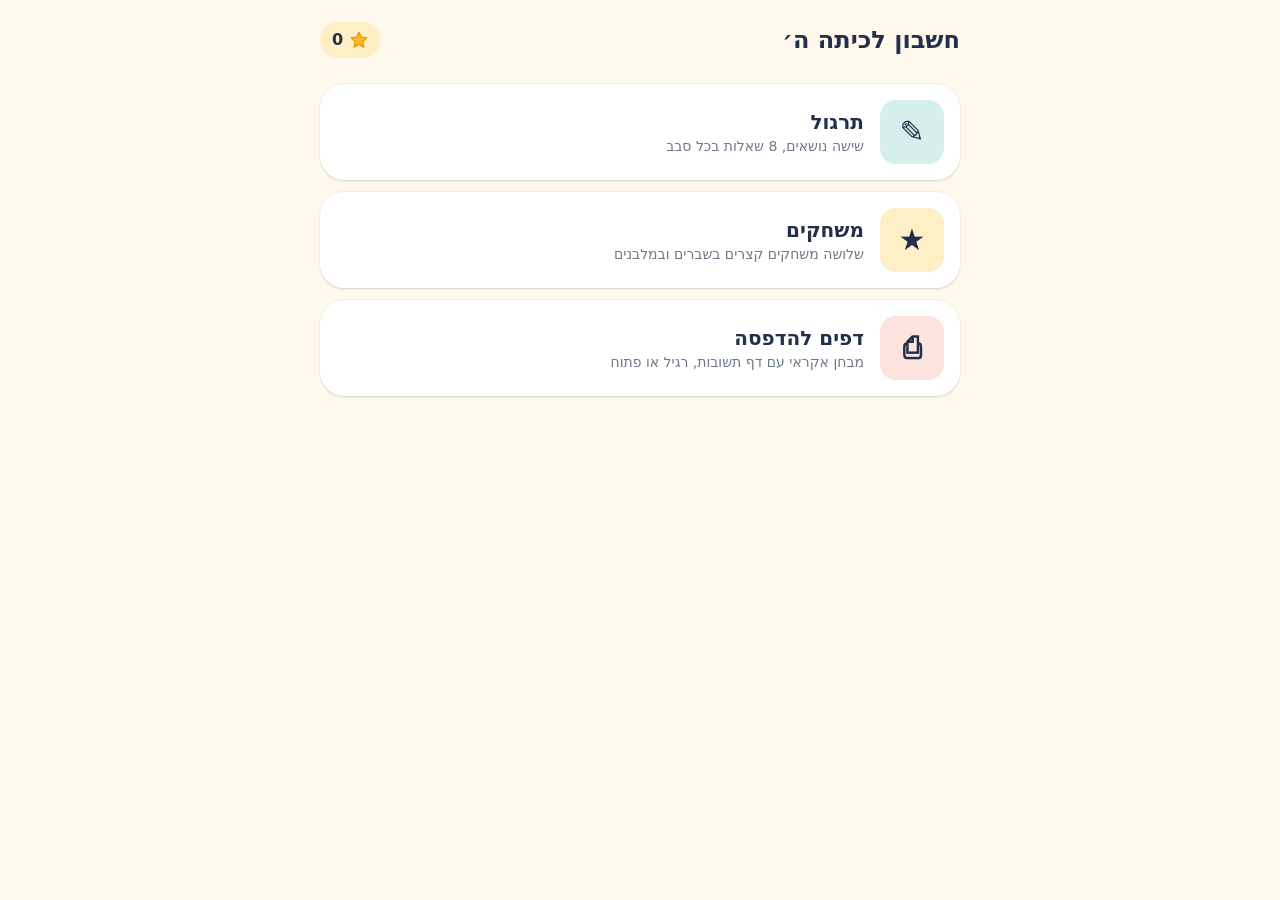
==== index.html @ 4194fa65 "Add masculine/feminine wording choice for printable exams" ====
<!doctype html>
<html lang="he" dir="rtl">
  <head>
    <meta charset="utf-8" />
    <meta name="viewport" content="width=device-width, initial-scale=1.0, viewport-fit=cover" />
    <meta name="theme-color" content="#FFF8EC" />
    <meta name="referrer" content="no-referrer" />
    <meta name="robots" content="noindex" />
    <title>מבחן חשבון להדפסה, כיתה ה׳</title>
    <script type="module">var e=Object.create,t=Object.defineProperty,n=Object.getOwnPropertyDescriptor,r=Object.getOwnPropertyNames,i=Object.getPrototypeOf,a=Object.prototype.hasOwnProperty,o=(e,t,n)=>()=>{if(n)throw n[0];try{return e&&(t=e(e=0)),t}catch(e){throw n=[e],e}},s=(e,t)=>()=>(t||(e((t={exports:{}}).exports,t),e=null),t.exports),c=(e,n)=>{let r={};for(var i in e)t(r,i,{get:e[i],enumerable:!0});return n||t(r,Symbol.toStringTag,{value:`Module`}),r},l=(e,i,o,s)=>{if(i&&typeof i==`object`||typeof i==`function`)for(var c=r(i),l=0,u=c.length,d;l<u;l++)d=c[l],!a.call(e,d)&&d!==o&&t(e,d,{get:(e=>i[e]).bind(null,d),enumerable:!(s=n(i,d))||s.enumerable});return e},u=(n,r,a)=>(a=n==null?{}:e(i(n)),l(r||!n||!n.__esModule?t(a,`default`,{value:n,enumerable:!0}):a,n)),d=s((e=>{var t=Symbol.for(`react.transitional.element`),n=Symbol.for(`react.portal`),r=Symbol.for(`react.fragment`),i=Symbol.for(`react.strict_mode`),a=Symbol.for(`react.profiler`),o=Symbol.for(`react.consumer`),s=Symbol.for(`react.context`),c=Symbol.for(`react.forward_ref`),l=Symbol.for(`react.suspense`),u=Symbol.for(`react.memo`),d=Symbol.for(`react.lazy`),f=Symbol.for(`react.activity`),p=Symbol.iterator;function m(e){return typeof e!=`object`||!e?null:(e=p&&e[p]||e[`@@iterator`],typeof e==`function`?e:null)}var h={isMounted:function(){return!1},enqueueForceUpdate:function(){},enqueueReplaceState:function(){},enqueueSetState:function(){}},g=Object.assign,_={};function v(e,t,n){this.props=e,this.context=t,this.refs=_,this.updater=n||h}v.prototype.isReactComponent={},v.prototype.setState=function(e,t){if(typeof e!=`object`&&typeof e!=`function`&&e!=null)throw Error(`takes an object of state variables to update or a function which returns an object of state variables.`);this.updater.enqueueSetState(this,e,t,`setState`)},v.prototype.forceUpdate=function(e){this.updater.enqueueForceUpdate(this,e,`forceUpdate`)};function y(){}y.prototype=v.prototype;function b(e,t,n){this.props=e,this.context=t,this.refs=_,this.updater=n||h}var x=b.prototype=new y;x.constructor=b,g(x,v.prototype),x.isPureReactComponent=!0;var S=Array.isArray;function C(){}var w={H:null,A:null,T:null,S:null},T=Object.prototype.hasOwnProperty;function E(e,n,r){var i=r.ref;return{$$typeof:t,type:e,key:n,ref:i===void 0?null:i,props:r}}function D(e,t){return E(e.type,t,e.props)}function O(e){return typeof e==`object`&&!!e&&e.$$typeof===t}function k(e){var t={"=":`=0`,":":`=2`};return`$`+e.replace(/[=:]/g,function(e){return t[e]})}var A=/\/+/g;function j(e,t){return typeof e==`object`&&e&&e.key!=null?k(``+e.key):t.toString(36)}function M(e){switch(e.status){case`fulfilled`:return e.value;case`rejected`:throw e.reason;default:switch(typeof e.status==`string`?e.then(C,C):(e.status=`pending`,e.then(function(t){e.status===`pending`&&(e.status=`fulfilled`,e.value=t)},function(t){e.status===`pending`&&(e.status=`rejected`,e.reason=t)})),e.status){case`fulfilled`:return e.value;case`rejected`:throw e.reason}}throw e}function N(e,r,i,a,o){var s=typeof e;(s===`undefined`||s===`boolean`)&&(e=null);var c=!1;if(e===null)c=!0;else switch(s){case`bigint`:case`string`:case`number`:c=!0;break;case`object`:switch(e.$$typeof){case t:case n:c=!0;break;case d:return c=e._init,N(c(e._payload),r,i,a,o)}}if(c)return o=o(e),c=a===``?`.`+j(e,0):a,S(o)?(i=``,c!=null&&(i=c.replace(A,`$&/`)+`/`),N(o,r,i,``,function(e){return e})):o!=null&&(O(o)&&(o=D(o,i+(o.key==null||e&&e.key===o.key?``:(``+o.key).replace(A,`$&/`)+`/`)+c)),r.push(o)),1;c=0;var l=a===``?`.`:a+`:`;if(S(e))for(var u=0;u<e.length;u++)a=e[u],s=l+j(a,u),c+=N(a,r,i,s,o);else if(u=m(e),typeof u==`function`)for(e=u.call(e),u=0;!(a=e.next()).done;)a=a.value,s=l+j(a,u++),c+=N(a,r,i,s,o);else if(s===`object`){if(typeof e.then==`function`)return N(M(e),r,i,a,o);throw r=String(e),Error(`Objects are not valid as a React child (found: `+(r===`[object Object]`?`object with keys {`+Object.keys(e).join(`, `)+`}`:r)+`). If you meant to render a collection of children, use an array instead.`)}return c}function P(e,t,n){if(e==null)return e;var r=[],i=0;return N(e,r,``,``,function(e){return t.call(n,e,i++)}),r}function F(e){if(e._status===-1){var t=e._result;t=t(),t.then(function(t){(e._status===0||e._status===-1)&&(e._status=1,e._result=t)},function(t){(e._status===0||e._status===-1)&&(e._status=2,e._result=t)}),e._status===-1&&(e._status=0,e._result=t)}if(e._status===1)return e._result.default;throw e._result}var I=typeof reportError==`function`?reportError:function(e){if(typeof window==`object`&&typeof window.ErrorEvent==`function`){var t=new window.ErrorEvent(`error`,{bubbles:!0,cancelable:!0,message:typeof e==`object`&&e&&typeof e.message==`string`?String(e.message):String(e),error:e});if(!window.dispatchEvent(t))return}else if(typeof process==`object`&&typeof process.emit==`function`){process.emit(`uncaughtException`,e);return}console.error(e)},L={map:P,forEach:function(e,t,n){P(e,function(){t.apply(this,arguments)},n)},count:function(e){var t=0;return P(e,function(){t++}),t},toArray:function(e){return P(e,function(e){return e})||[]},only:function(e){if(!O(e))throw Error(`React.Children.only expected to receive a single React element child.`);return e}};e.Activity=f,e.Children=L,e.Component=v,e.Fragment=r,e.Profiler=a,e.PureComponent=b,e.StrictMode=i,e.Suspense=l,e.__CLIENT_INTERNALS_DO_NOT_USE_OR_WARN_USERS_THEY_CANNOT_UPGRADE=w,e.__COMPILER_RUNTIME={__proto__:null,c:function(e){return w.H.useMemoCache(e)}},e.cache=function(e){return function(){return e.apply(null,arguments)}},e.cacheSignal=function(){return null},e.cloneElement=function(e,t,n){if(e==null)throw Error(`The argument must be a React element, but you passed `+e+`.`);var r=g({},e.props),i=e.key;if(t!=null)for(a in t.key!==void 0&&(i=``+t.key),t)!T.call(t,a)||a===`key`||a===`__self`||a===`__source`||a===`ref`&&t.ref===void 0||(r[a]=t[a]);var a=arguments.length-2;if(a===1)r.children=n;else if(1<a){for(var o=Array(a),s=0;s<a;s++)o[s]=arguments[s+2];r.children=o}return E(e.type,i,r)},e.createContext=function(e){return e={$$typeof:s,_currentValue:e,_currentValue2:e,_threadCount:0,Provider:null,Consumer:null},e.Provider=e,e.Consumer={$$typeof:o,_context:e},e},e.createElement=function(e,t,n){var r,i={},a=null;if(t!=null)for(r in t.key!==void 0&&(a=``+t.key),t)T.call(t,r)&&r!==`key`&&r!==`__self`&&r!==`__source`&&(i[r]=t[r]);var o=arguments.length-2;if(o===1)i.children=n;else if(1<o){for(var s=Array(o),c=0;c<o;c++)s[c]=arguments[c+2];i.children=s}if(e&&e.defaultProps)for(r in o=e.defaultProps,o)i[r]===void 0&&(i[r]=o[r]);return E(e,a,i)},e.createRef=function(){return{current:null}},e.forwardRef=function(e){return{$$typeof:c,render:e}},e.isValidElement=O,e.lazy=function(e){return{$$typeof:d,_payload:{_status:-1,_result:e},_init:F}},e.memo=function(e,t){return{$$typeof:u,type:e,compare:t===void 0?null:t}},e.startTransition=function(e){var t=w.T,n={};w.T=n;try{var r=e(),i=w.S;i!==null&&i(n,r),typeof r==`object`&&r&&typeof r.then==`function`&&r.then(C,I)}catch(e){I(e)}finally{t!==null&&n.types!==null&&(t.types=n.types),w.T=t}},e.unstable_useCacheRefresh=function(){return w.H.useCacheRefresh()},e.use=function(e){return w.H.use(e)},e.useActionState=function(e,t,n){return w.H.useActionState(e,t,n)},e.useCallback=function(e,t){return w.H.useCallback(e,t)},e.useContext=function(e){return w.H.useContext(e)},e.useDebugValue=function(){},e.useDeferredValue=function(e,t){return w.H.useDeferredValue(e,t)},e.useEffect=function(e,t){return w.H.useEffect(e,t)},e.useEffectEvent=function(e){return w.H.useEffectEvent(e)},e.useId=function(){return w.H.useId()},e.useImperativeHandle=function(e,t,n){return w.H.useImperativeHandle(e,t,n)},e.useInsertionEffect=function(e,t){return w.H.useInsertionEffect(e,t)},e.useLayoutEffect=function(e,t){return w.H.useLayoutEffect(e,t)},e.useMemo=function(e,t){return w.H.useMemo(e,t)},e.useOptimistic=function(e,t){return w.H.useOptimistic(e,t)},e.useReducer=function(e,t,n){return w.H.useReducer(e,t,n)},e.useRef=function(e){return w.H.useRef(e)},e.useState=function(e){return w.H.useState(e)},e.useSyncExternalStore=function(e,t,n){return w.H.useSyncExternalStore(e,t,n)},e.useTransition=function(){return w.H.useTransition()},e.version=`19.2.8`})),f=s(((e,t)=>{t.exports=d()})),p=s((e=>{function t(e,t){var n=e.length;e.push(t);a:for(;0<n;){var r=n-1>>>1,a=e[r];if(0<i(a,t))e[r]=t,e[n]=a,n=r;else break a}}function n(e){return e.length===0?null:e[0]}function r(e){if(e.length===0)return null;var t=e[0],n=e.pop();if(n!==t){e[0]=n;a:for(var r=0,a=e.length,o=a>>>1;r<o;){var s=2*(r+1)-1,c=e[s],l=s+1,u=e[l];if(0>i(c,n))l<a&&0>i(u,c)?(e[r]=u,e[l]=n,r=l):(e[r]=c,e[s]=n,r=s);else if(l<a&&0>i(u,n))e[r]=u,e[l]=n,r=l;else break a}}return t}function i(e,t){var n=e.sortIndex-t.sortIndex;return n===0?e.id-t.id:n}if(e.unstable_now=void 0,typeof performance==`object`&&typeof performance.now==`function`){var a=performance;e.unstable_now=function(){return a.now()}}else{var o=Date,s=o.now();e.unstable_now=function(){return o.now()-s}}var c=[],l=[],u=1,d=null,f=3,p=!1,m=!1,h=!1,g=!1,_=typeof setTimeout==`function`?setTimeout:null,v=typeof clearTimeout==`function`?clearTimeout:null,y=typeof setImmediate<`u`?setImmediate:null;function b(e){for(var i=n(l);i!==null;){if(i.callback===null)r(l);else if(i.startTime<=e)r(l),i.sortIndex=i.expirationTime,t(c,i);else break;i=n(l)}}function x(e){if(h=!1,b(e),!m)if(n(c)!==null)m=!0,S||(S=!0,O());else{var t=n(l);t!==null&&j(x,t.startTime-e)}}var S=!1,C=-1,w=5,T=-1;function E(){return g?!0:!(e.unstable_now()-T<w)}function D(){if(g=!1,S){var t=e.unstable_now();T=t;var i=!0;try{a:{m=!1,h&&(h=!1,v(C),C=-1),p=!0;var a=f;try{b:{for(b(t),d=n(c);d!==null&&!(d.expirationTime>t&&E());){var o=d.callback;if(typeof o==`function`){d.callback=null,f=d.priorityLevel;var s=o(d.expirationTime<=t);if(t=e.unstable_now(),typeof s==`function`){d.callback=s,b(t),i=!0;break b}d===n(c)&&r(c),b(t)}else r(c);d=n(c)}if(d!==null)i=!0;else{var u=n(l);u!==null&&j(x,u.startTime-t),i=!1}}break a}finally{d=null,f=a,p=!1}i=void 0}}finally{i?O():S=!1}}}var O;if(typeof y==`function`)O=function(){y(D)};else if(typeof MessageChannel<`u`){var k=new MessageChannel,A=k.port2;k.port1.onmessage=D,O=function(){A.postMessage(null)}}else O=function(){_(D,0)};function j(t,n){C=_(function(){t(e.unstable_now())},n)}e.unstable_IdlePriority=5,e.unstable_ImmediatePriority=1,e.unstable_LowPriority=4,e.unstable_NormalPriority=3,e.unstable_Profiling=null,e.unstable_UserBlockingPriority=2,e.unstable_cancelCallback=function(e){e.callback=null},e.unstable_forceFrameRate=function(e){0>e||125<e?console.error(`forceFrameRate takes a positive int between 0 and 125, forcing frame rates higher than 125 fps is not supported`):w=0<e?Math.floor(1e3/e):5},e.unstable_getCurrentPriorityLevel=function(){return f},e.unstable_next=function(e){switch(f){case 1:case 2:case 3:var t=3;break;default:t=f}var n=f;f=t;try{return e()}finally{f=n}},e.unstable_requestPaint=function(){g=!0},e.unstable_runWithPriority=function(e,t){switch(e){case 1:case 2:case 3:case 4:case 5:break;default:e=3}var n=f;f=e;try{return t()}finally{f=n}},e.unstable_scheduleCallback=function(r,i,a){var o=e.unstable_now();switch(typeof a==`object`&&a?(a=a.delay,a=typeof a==`number`&&0<a?o+a:o):a=o,r){case 1:var s=-1;break;case 2:s=250;break;case 5:s=1073741823;break;case 4:s=1e4;break;default:s=5e3}return s=a+s,r={id:u++,callback:i,priorityLevel:r,startTime:a,expirationTime:s,sortIndex:-1},a>o?(r.sortIndex=a,t(l,r),n(c)===null&&r===n(l)&&(h?(v(C),C=-1):h=!0,j(x,a-o))):(r.sortIndex=s,t(c,r),m||p||(m=!0,S||(S=!0,O()))),r},e.unstable_shouldYield=E,e.unstable_wrapCallback=function(e){var t=f;return function(){var n=f;f=t;try{return e.apply(this,arguments)}finally{f=n}}}})),m=s(((e,t)=>{t.exports=p()})),h=s((e=>{var t=f();function n(e){var t=`https://react.dev/errors/`+e;if(1<arguments.length){t+=`?args[]=`+encodeURIComponent(arguments[1]);for(var n=2;n<arguments.length;n++)t+=`&args[]=`+encodeURIComponent(arguments[n])}return`Minified React error #`+e+`; visit `+t+` for the full message or use the non-minified dev environment for full errors and additional helpful warnings.`}function r(){}var i={d:{f:r,r:function(){throw Error(n(522))},D:r,C:r,L:r,m:r,X:r,S:r,M:r},p:0,findDOMNode:null},a=Symbol.for(`react.portal`);function o(e,t,n){var r=3<arguments.length&&arguments[3]!==void 0?arguments[3]:null;return{$$typeof:a,key:r==null?null:``+r,children:e,containerInfo:t,implementation:n}}var s=t.__CLIENT_INTERNALS_DO_NOT_USE_OR_WARN_USERS_THEY_CANNOT_UPGRADE;function c(e,t){if(e===`font`)return``;if(typeof t==`string`)return t===`use-credentials`?t:``}e.__DOM_INTERNALS_DO_NOT_USE_OR_WARN_USERS_THEY_CANNOT_UPGRADE=i,e.createPortal=function(e,t){var r=2<arguments.length&&arguments[2]!==void 0?arguments[2]:null;if(!t||t.nodeType!==1&&t.nodeType!==9&&t.nodeType!==11)throw Error(n(299));return o(e,t,null,r)},e.flushSync=function(e){var t=s.T,n=i.p;try{if(s.T=null,i.p=2,e)return e()}finally{s.T=t,i.p=n,i.d.f()}},e.preconnect=function(e,t){typeof e==`string`&&(t?(t=t.crossOrigin,t=typeof t==`string`?t===`use-credentials`?t:``:void 0):t=null,i.d.C(e,t))},e.prefetchDNS=function(e){typeof e==`string`&&i.d.D(e)},e.preinit=function(e,t){if(typeof e==`string`&&t&&typeof t.as==`string`){var n=t.as,r=c(n,t.crossOrigin),a=typeof t.integrity==`string`?t.integrity:void 0,o=typeof t.fetchPriority==`string`?t.fetchPriority:void 0;n===`style`?i.d.S(e,typeof t.precedence==`string`?t.precedence:void 0,{crossOrigin:r,integrity:a,fetchPriority:o}):n===`script`&&i.d.X(e,{crossOrigin:r,integrity:a,fetchPriority:o,nonce:typeof t.nonce==`string`?t.nonce:void 0})}},e.preinitModule=function(e,t){if(typeof e==`string`)if(typeof t==`object`&&t){if(t.as==null||t.as===`script`){var n=c(t.as,t.crossOrigin);i.d.M(e,{crossOrigin:n,integrity:typeof t.integrity==`string`?t.integrity:void 0,nonce:typeof t.nonce==`string`?t.nonce:void 0})}}else t??i.d.M(e)},e.preload=function(e,t){if(typeof e==`string`&&typeof t==`object`&&t&&typeof t.as==`string`){var n=t.as,r=c(n,t.crossOrigin);i.d.L(e,n,{crossOrigin:r,integrity:typeof t.integrity==`string`?t.integrity:void 0,nonce:typeof t.nonce==`string`?t.nonce:void 0,type:typeof t.type==`string`?t.type:void 0,fetchPriority:typeof t.fetchPriority==`string`?t.fetchPriority:void 0,referrerPolicy:typeof t.referrerPolicy==`string`?t.referrerPolicy:void 0,imageSrcSet:typeof t.imageSrcSet==`string`?t.imageSrcSet:void 0,imageSizes:typeof t.imageSizes==`string`?t.imageSizes:void 0,media:typeof t.media==`string`?t.media:void 0})}},e.preloadModule=function(e,t){if(typeof e==`string`)if(t){var n=c(t.as,t.crossOrigin);i.d.m(e,{as:typeof t.as==`string`&&t.as!==`script`?t.as:void 0,crossOrigin:n,integrity:typeof t.integrity==`string`?t.integrity:void 0})}else i.d.m(e)},e.requestFormReset=function(e){i.d.r(e)},e.unstable_batchedUpdates=function(e,t){return e(t)},e.useFormState=function(e,t,n){return s.H.useFormState(e,t,n)},e.useFormStatus=function(){return s.H.useHostTransitionStatus()},e.version=`19.2.8`})),g=s(((e,t)=>{function n(){if(!(typeof __REACT_DEVTOOLS_GLOBAL_HOOK__>`u`||typeof __REACT_DEVTOOLS_GLOBAL_HOOK__.checkDCE!=`function`))try{__REACT_DEVTOOLS_GLOBAL_HOOK__.checkDCE(n)}catch(e){console.error(e)}}n(),t.exports=h()})),_=s((e=>{var t=m(),n=f(),r=g();function i(e){var t=`https://react.dev/errors/`+e;if(1<arguments.length){t+=`?args[]=`+encodeURIComponent(arguments[1]);for(var n=2;n<arguments.length;n++)t+=`&args[]=`+encodeURIComponent(arguments[n])}return`Minified React error #`+e+`; visit `+t+` for the full message or use the non-minified dev environment for full errors and additional helpful warnings.`}function a(e){return!(!e||e.nodeType!==1&&e.nodeType!==9&&e.nodeType!==11)}function o(e){var t=e,n=e;if(e.alternate)for(;t.return;)t=t.return;else{e=t;do t=e,t.flags&4098&&(n=t.return),e=t.return;while(e)}return t.tag===3?n:null}function s(e){if(e.tag===13){var t=e.memoizedState;if(t===null&&(e=e.alternate,e!==null&&(t=e.memoizedState)),t!==null)return t.dehydrated}return null}function c(e){if(e.tag===31){var t=e.memoizedState;if(t===null&&(e=e.alternate,e!==null&&(t=e.memoizedState)),t!==null)return t.dehydrated}return null}function l(e){if(o(e)!==e)throw Error(i(188))}function u(e){var t=e.alternate;if(!t){if(t=o(e),t===null)throw Error(i(188));return t===e?e:null}for(var n=e,r=t;;){var a=n.return;if(a===null)break;var s=a.alternate;if(s===null){if(r=a.return,r!==null){n=r;continue}break}if(a.child===s.child){for(s=a.child;s;){if(s===n)return l(a),e;if(s===r)return l(a),t;s=s.sibling}throw Error(i(188))}if(n.return!==r.return)n=a,r=s;else{for(var c=!1,u=a.child;u;){if(u===n){c=!0,n=a,r=s;break}if(u===r){c=!0,r=a,n=s;break}u=u.sibling}if(!c){for(u=s.child;u;){if(u===n){c=!0,n=s,r=a;break}if(u===r){c=!0,r=s,n=a;break}u=u.sibling}if(!c)throw Error(i(189))}}if(n.alternate!==r)throw Error(i(190))}if(n.tag!==3)throw Error(i(188));return n.stateNode.current===n?e:t}function d(e){var t=e.tag;if(t===5||t===26||t===27||t===6)return e;for(e=e.child;e!==null;){if(t=d(e),t!==null)return t;e=e.sibling}return null}var p=Object.assign,h=Symbol.for(`react.element`),_=Symbol.for(`react.transitional.element`),v=Symbol.for(`react.portal`),y=Symbol.for(`react.fragment`),b=Symbol.for(`react.strict_mode`),x=Symbol.for(`react.profiler`),S=Symbol.for(`react.consumer`),C=Symbol.for(`react.context`),w=Symbol.for(`react.forward_ref`),T=Symbol.for(`react.suspense`),E=Symbol.for(`react.suspense_list`),D=Symbol.for(`react.memo`),O=Symbol.for(`react.lazy`),k=Symbol.for(`react.activity`),A=Symbol.for(`react.memo_cache_sentinel`),j=Symbol.iterator;function M(e){return typeof e!=`object`||!e?null:(e=j&&e[j]||e[`@@iterator`],typeof e==`function`?e:null)}var N=Symbol.for(`react.client.reference`);function P(e){if(e==null)return null;if(typeof e==`function`)return e.$$typeof===N?null:e.displayName||e.name||null;if(typeof e==`string`)return e;switch(e){case y:return`Fragment`;case x:return`Profiler`;case b:return`StrictMode`;case T:return`Suspense`;case E:return`SuspenseList`;case k:return`Activity`}if(typeof e==`object`)switch(e.$$typeof){case v:return`Portal`;case C:return e.displayName||`Context`;case S:return(e._context.displayName||`Context`)+`.Consumer`;case w:var t=e.render;return e=e.displayName,e||=(e=t.displayName||t.name||``,e===``?`ForwardRef`:`ForwardRef(`+e+`)`),e;case D:return t=e.displayName||null,t===null?P(e.type)||`Memo`:t;case O:t=e._payload,e=e._init;try{return P(e(t))}catch{}}return null}var F=Array.isArray,I=n.__CLIENT_INTERNALS_DO_NOT_USE_OR_WARN_USERS_THEY_CANNOT_UPGRADE,L=r.__DOM_INTERNALS_DO_NOT_USE_OR_WARN_USERS_THEY_CANNOT_UPGRADE,R={pending:!1,data:null,method:null,action:null},z=[],B=-1;function V(e){return{current:e}}function H(e){0>B||(e.current=z[B],z[B]=null,B--)}function U(e,t){B++,z[B]=e.current,e.current=t}var ee=V(null),te=V(null),ne=V(null),W=V(null);function re(e,t){switch(U(ne,t),U(te,e),U(ee,null),t.nodeType){case 9:case 11:e=(e=t.documentElement)&&(e=e.namespaceURI)?Wd(e):0;break;default:if(e=t.tagName,t=t.namespaceURI)t=Wd(t),e=Gd(t,e);else switch(e){case`svg`:e=1;break;case`math`:e=2;break;default:e=0}}H(ee),U(ee,e)}function ie(){H(ee),H(te),H(ne)}function ae(e){e.memoizedState!==null&&U(W,e);var t=ee.current,n=Gd(t,e.type);t!==n&&(U(te,e),U(ee,n))}function G(e){te.current===e&&(H(ee),H(te)),W.current===e&&(H(W),$f._currentValue=R)}var oe,se;function ce(e){if(oe===void 0)try{throw Error()}catch(e){var t=e.stack.trim().match(/\n( *(at )?)/);oe=t&&t[1]||``,se=-1<e.stack.indexOf(`
    at`)?` (<anonymous>)`:-1<e.stack.indexOf(`@`)?`@unknown:0:0`:``}return`
`+oe+e+se}var le=!1;function ue(e,t){if(!e||le)return``;le=!0;var n=Error.prepareStackTrace;Error.prepareStackTrace=void 0;try{var r={DetermineComponentFrameRoot:function(){try{if(t){var n=function(){throw Error()};if(Object.defineProperty(n.prototype,"props",{set:function(){throw Error()}}),typeof Reflect==`object`&&Reflect.construct){try{Reflect.construct(n,[])}catch(e){var r=e}Reflect.construct(e,[],n)}else{try{n.call()}catch(e){r=e}e.call(n.prototype)}}else{try{throw Error()}catch(e){r=e}(n=e())&&typeof n.catch==`function`&&n.catch(function(){})}}catch(e){if(e&&r&&typeof e.stack==`string`)return[e.stack,r.stack]}return[null,null]}};r.DetermineComponentFrameRoot.displayName=`DetermineComponentFrameRoot`;var i=Object.getOwnPropertyDescriptor(r.DetermineComponentFrameRoot,`name`);i&&i.configurable&&Object.defineProperty(r.DetermineComponentFrameRoot,"name",{value:`DetermineComponentFrameRoot`});var a=r.DetermineComponentFrameRoot(),o=a[0],s=a[1];if(o&&s){var c=o.split(`
`),l=s.split(`
`);for(i=r=0;r<c.length&&!c[r].includes(`DetermineComponentFrameRoot`);)r++;for(;i<l.length&&!l[i].includes(`DetermineComponentFrameRoot`);)i++;if(r===c.length||i===l.length)for(r=c.length-1,i=l.length-1;1<=r&&0<=i&&c[r]!==l[i];)i--;for(;1<=r&&0<=i;r--,i--)if(c[r]!==l[i]){if(r!==1||i!==1)do if(r--,i--,0>i||c[r]!==l[i]){var u=`
`+c[r].replace(` at new `,` at `);return e.displayName&&u.includes(`<anonymous>`)&&(u=u.replace(`<anonymous>`,e.displayName)),u}while(1<=r&&0<=i);break}}}finally{le=!1,Error.prepareStackTrace=n}return(n=e?e.displayName||e.name:``)?ce(n):``}function de(e,t){switch(e.tag){case 26:case 27:case 5:return ce(e.type);case 16:return ce(`Lazy`);case 13:return e.child!==t&&t!==null?ce(`Suspense Fallback`):ce(`Suspense`);case 19:return ce(`SuspenseList`);case 0:case 15:return ue(e.type,!1);case 11:return ue(e.type.render,!1);case 1:return ue(e.type,!0);case 31:return ce(`Activity`);default:return``}}function fe(e){try{var t=``,n=null;do t+=de(e,n),n=e,e=e.return;while(e);return t}catch(e){return`
Error generating stack: `+e.message+`
`+e.stack}}var pe=Object.prototype.hasOwnProperty,me=t.unstable_scheduleCallback,he=t.unstable_cancelCallback,ge=t.unstable_shouldYield,_e=t.unstable_requestPaint,ve=t.unstable_now,ye=t.unstable_getCurrentPriorityLevel,be=t.unstable_ImmediatePriority,xe=t.unstable_UserBlockingPriority,Se=t.unstable_NormalPriority,Ce=t.unstable_LowPriority,we=t.unstable_IdlePriority,Te=t.log,Ee=t.unstable_setDisableYieldValue,De=null,Oe=null;function ke(e){if(typeof Te==`function`&&Ee(e),Oe&&typeof Oe.setStrictMode==`function`)try{Oe.setStrictMode(De,e)}catch{}}var Ae=Math.clz32?Math.clz32:Ne,je=Math.log,Me=Math.LN2;function Ne(e){return e>>>=0,e===0?32:31-(je(e)/Me|0)|0}var Pe=256,Fe=262144,Ie=4194304;function Le(e){var t=e&42;if(t!==0)return t;switch(e&-e){case 1:return 1;case 2:return 2;case 4:return 4;case 8:return 8;case 16:return 16;case 32:return 32;case 64:return 64;case 128:return 128;case 256:case 512:case 1024:case 2048:case 4096:case 8192:case 16384:case 32768:case 65536:case 131072:return e&261888;case 262144:case 524288:case 1048576:case 2097152:return e&3932160;case 4194304:case 8388608:case 16777216:case 33554432:return e&62914560;case 67108864:return 67108864;case 134217728:return 134217728;case 268435456:return 268435456;case 536870912:return 536870912;case 1073741824:return 0;default:return e}}function Re(e,t,n){var r=e.pendingLanes;if(r===0)return 0;var i=0,a=e.suspendedLanes,o=e.pingedLanes;e=e.warmLanes;var s=r&134217727;return s===0?(s=r&~a,s===0?o===0?n||(n=r&~e,n!==0&&(i=Le(n))):i=Le(o):i=Le(s)):(r=s&~a,r===0?(o&=s,o===0?n||(n=s&~e,n!==0&&(i=Le(n))):i=Le(o)):i=Le(r)),i===0?0:t!==0&&t!==i&&(t&a)===0&&(a=i&-i,n=t&-t,a>=n||a===32&&n&4194048)?t:i}function K(e,t){return(e.pendingLanes&~(e.suspendedLanes&~e.pingedLanes)&t)===0}function ze(e,t){switch(e){case 1:case 2:case 4:case 8:case 64:return t+250;case 16:case 32:case 128:case 256:case 512:case 1024:case 2048:case 4096:case 8192:case 16384:case 32768:case 65536:case 131072:case 262144:case 524288:case 1048576:case 2097152:return t+5e3;case 4194304:case 8388608:case 16777216:case 33554432:return-1;case 67108864:case 134217728:case 268435456:case 536870912:case 1073741824:return-1;default:return-1}}function Be(){var e=Ie;return Ie<<=1,!(Ie&62914560)&&(Ie=4194304),e}function Ve(e){for(var t=[],n=0;31>n;n++)t.push(e);return t}function He(e,t){e.pendingLanes|=t,t!==268435456&&(e.suspendedLanes=0,e.pingedLanes=0,e.warmLanes=0)}function Ue(e,t,n,r,i,a){var o=e.pendingLanes;e.pendingLanes=n,e.suspendedLanes=0,e.pingedLanes=0,e.warmLanes=0,e.expiredLanes&=n,e.entangledLanes&=n,e.errorRecoveryDisabledLanes&=n,e.shellSuspendCounter=0;var s=e.entanglements,c=e.expirationTimes,l=e.hiddenUpdates;for(n=o&~n;0<n;){var u=31-Ae(n),d=1<<u;s[u]=0,c[u]=-1;var f=l[u];if(f!==null)for(l[u]=null,u=0;u<f.length;u++){var p=f[u];p!==null&&(p.lane&=-536870913)}n&=~d}r!==0&&We(e,r,0),a!==0&&i===0&&e.tag!==0&&(e.suspendedLanes|=a&~(o&~t))}function We(e,t,n){e.pendingLanes|=t,e.suspendedLanes&=~t;var r=31-Ae(t);e.entangledLanes|=t,e.entanglements[r]=e.entanglements[r]|1073741824|n&261930}function Ge(e,t){var n=e.entangledLanes|=t;for(e=e.entanglements;n;){var r=31-Ae(n),i=1<<r;i&t|e[r]&t&&(e[r]|=t),n&=~i}}function Ke(e,t){var n=t&-t;return n=n&42?1:qe(n),(n&(e.suspendedLanes|t))===0?n:0}function qe(e){switch(e){case 2:e=1;break;case 8:e=4;break;case 32:e=16;break;case 256:case 512:case 1024:case 2048:case 4096:case 8192:case 16384:case 32768:case 65536:case 131072:case 262144:case 524288:case 1048576:case 2097152:case 4194304:case 8388608:case 16777216:case 33554432:e=128;break;case 268435456:e=134217728;break;default:e=0}return e}function Je(e){return e&=-e,2<e?8<e?e&134217727?32:268435456:8:2}function Ye(){var e=L.p;return e===0?(e=window.event,e===void 0?32:hp(e.type)):e}function Xe(e,t){var n=L.p;try{return L.p=e,t()}finally{L.p=n}}var Ze=Math.random().toString(36).slice(2),Qe=`__reactFiber$`+Ze,$e=`__reactProps$`+Ze,et=`__reactContainer$`+Ze,tt=`__reactEvents$`+Ze,nt=`__reactListeners$`+Ze,rt=`__reactHandles$`+Ze,it=`__reactResources$`+Ze,at=`__reactMarker$`+Ze;function ot(e){delete e[Qe],delete e[$e],delete e[tt],delete e[nt],delete e[rt]}function st(e){var t=e[Qe];if(t)return t;for(var n=e.parentNode;n;){if(t=n[et]||n[Qe]){if(n=t.alternate,t.child!==null||n!==null&&n.child!==null)for(e=mf(e);e!==null;){if(n=e[Qe])return n;e=mf(e)}return t}e=n,n=e.parentNode}return null}function ct(e){if(e=e[Qe]||e[et]){var t=e.tag;if(t===5||t===6||t===13||t===31||t===26||t===27||t===3)return e}return null}function lt(e){var t=e.tag;if(t===5||t===26||t===27||t===6)return e.stateNode;throw Error(i(33))}function ut(e){var t=e[it];return t||=e[it]={hoistableStyles:new Map,hoistableScripts:new Map},t}function dt(e){e[at]=!0}var ft=new Set,pt={};function mt(e,t){ht(e,t),ht(e+`Capture`,t)}function ht(e,t){for(pt[e]=t,e=0;e<t.length;e++)ft.add(t[e])}var gt=RegExp(`^[:A-Z_a-z\\u00C0-\\u00D6\\u00D8-\\u00F6\\u00F8-\\u02FF\\u0370-\\u037D\\u037F-\\u1FFF\\u200C-\\u200D\\u2070-\\u218F\\u2C00-\\u2FEF\\u3001-\\uD7FF\\uF900-\\uFDCF\\uFDF0-\\uFFFD][:A-Z_a-z\\u00C0-\\u00D6\\u00D8-\\u00F6\\u00F8-\\u02FF\\u0370-\\u037D\\u037F-\\u1FFF\\u200C-\\u200D\\u2070-\\u218F\\u2C00-\\u2FEF\\u3001-\\uD7FF\\uF900-\\uFDCF\\uFDF0-\\uFFFD\\-.0-9\\u00B7\\u0300-\\u036F\\u203F-\\u2040]*$`),_t={},vt={};function yt(e){return pe.call(vt,e)?!0:pe.call(_t,e)?!1:gt.test(e)?vt[e]=!0:(_t[e]=!0,!1)}function bt(e,t,n){if(yt(t))if(n===null)e.removeAttribute(t);else{switch(typeof n){case`undefined`:case`function`:case`symbol`:e.removeAttribute(t);return;case`boolean`:var r=t.toLowerCase().slice(0,5);if(r!==`data-`&&r!==`aria-`){e.removeAttribute(t);return}}e.setAttribute(t,``+n)}}function xt(e,t,n){if(n===null)e.removeAttribute(t);else{switch(typeof n){case`undefined`:case`function`:case`symbol`:case`boolean`:e.removeAttribute(t);return}e.setAttribute(t,``+n)}}function St(e,t,n,r){if(r===null)e.removeAttribute(n);else{switch(typeof r){case`undefined`:case`function`:case`symbol`:case`boolean`:e.removeAttribute(n);return}e.setAttributeNS(t,n,``+r)}}function Ct(e){switch(typeof e){case`bigint`:case`boolean`:case`number`:case`string`:case`undefined`:return e;case`object`:return e;default:return``}}function wt(e){var t=e.type;return(e=e.nodeName)&&e.toLowerCase()===`input`&&(t===`checkbox`||t===`radio`)}function Tt(e,t,n){var r=Object.getOwnPropertyDescriptor(e.constructor.prototype,t);if(!e.hasOwnProperty(t)&&r!==void 0&&typeof r.get==`function`&&typeof r.set==`function`){var i=r.get,a=r.set;return Object.defineProperty(e,t,{configurable:!0,get:function(){return i.call(this)},set:function(e){n=``+e,a.call(this,e)}}),Object.defineProperty(e,t,{enumerable:r.enumerable}),{getValue:function(){return n},setValue:function(e){n=``+e},stopTracking:function(){e._valueTracker=null,delete e[t]}}}}function Et(e){if(!e._valueTracker){var t=wt(e)?`checked`:`value`;e._valueTracker=Tt(e,t,``+e[t])}}function q(e){if(!e)return!1;var t=e._valueTracker;if(!t)return!0;var n=t.getValue(),r=``;return e&&(r=wt(e)?e.checked?`true`:`false`:e.value),e=r,e===n?!1:(t.setValue(e),!0)}function Dt(e){if(e||=typeof document<`u`?document:void 0,e===void 0)return null;try{return e.activeElement||e.body}catch{return e.body}}var Ot=/[\n"\\]/g;function kt(e){return e.replace(Ot,function(e){return`\\`+e.charCodeAt(0).toString(16)+` `})}function At(e,t,n,r,i,a,o,s){e.name=``,o!=null&&typeof o!=`function`&&typeof o!=`symbol`&&typeof o!=`boolean`?e.type=o:e.removeAttribute(`type`),t==null?o!==`submit`&&o!==`reset`||e.removeAttribute(`value`):o===`number`?(t===0&&e.value===``||e.value!=t)&&(e.value=``+Ct(t)):e.value!==``+Ct(t)&&(e.value=``+Ct(t)),t==null?n==null?r!=null&&e.removeAttribute(`value`):Mt(e,o,Ct(n)):Mt(e,o,Ct(t)),i==null&&a!=null&&(e.defaultChecked=!!a),i!=null&&(e.checked=i&&typeof i!=`function`&&typeof i!=`symbol`),s!=null&&typeof s!=`function`&&typeof s!=`symbol`&&typeof s!=`boolean`?e.name=``+Ct(s):e.removeAttribute(`name`)}function jt(e,t,n,r,i,a,o,s){if(a!=null&&typeof a!=`function`&&typeof a!=`symbol`&&typeof a!=`boolean`&&(e.type=a),t!=null||n!=null){if(!(a!==`submit`&&a!==`reset`||t!=null)){Et(e);return}n=n==null?``:``+Ct(n),t=t==null?n:``+Ct(t),s||t===e.value||(e.value=t),e.defaultValue=t}r??=i,r=typeof r!=`function`&&typeof r!=`symbol`&&!!r,e.checked=s?e.checked:!!r,e.defaultChecked=!!r,o!=null&&typeof o!=`function`&&typeof o!=`symbol`&&typeof o!=`boolean`&&(e.name=o),Et(e)}function Mt(e,t,n){t===`number`&&Dt(e.ownerDocument)===e||e.defaultValue===``+n||(e.defaultValue=``+n)}function Nt(e,t,n,r){if(e=e.options,t){t={};for(var i=0;i<n.length;i++)t[`$`+n[i]]=!0;for(n=0;n<e.length;n++)i=t.hasOwnProperty(`$`+e[n].value),e[n].selected!==i&&(e[n].selected=i),i&&r&&(e[n].defaultSelected=!0)}else{for(n=``+Ct(n),t=null,i=0;i<e.length;i++){if(e[i].value===n){e[i].selected=!0,r&&(e[i].defaultSelected=!0);return}t!==null||e[i].disabled||(t=e[i])}t!==null&&(t.selected=!0)}}function Pt(e,t,n){if(t!=null&&(t=``+Ct(t),t!==e.value&&(e.value=t),n==null)){e.defaultValue!==t&&(e.defaultValue=t);return}e.defaultValue=n==null?``:``+Ct(n)}function Ft(e,t,n,r){if(t==null){if(r!=null){if(n!=null)throw Error(i(92));if(F(r)){if(1<r.length)throw Error(i(93));r=r[0]}n=r}n??=``,t=n}n=Ct(t),e.defaultValue=n,r=e.textContent,r===n&&r!==``&&r!==null&&(e.value=r),Et(e)}function It(e,t){if(t){var n=e.firstChild;if(n&&n===e.lastChild&&n.nodeType===3){n.nodeValue=t;return}}e.textContent=t}var Lt=new Set(`animationIterationCount aspectRatio borderImageOutset borderImageSlice borderImageWidth boxFlex boxFlexGroup boxOrdinalGroup columnCount columns flex flexGrow flexPositive flexShrink flexNegative flexOrder gridArea gridRow gridRowEnd gridRowSpan gridRowStart gridColumn gridColumnEnd gridColumnSpan gridColumnStart fontWeight lineClamp lineHeight opacity order orphans scale tabSize widows zIndex zoom fillOpacity floodOpacity stopOpacity strokeDasharray strokeDashoffset strokeMiterlimit strokeOpacity strokeWidth MozAnimationIterationCount MozBoxFlex MozBoxFlexGroup MozLineClamp msAnimationIterationCount msFlex msZoom msFlexGrow msFlexNegative msFlexOrder msFlexPositive msFlexShrink msGridColumn msGridColumnSpan msGridRow msGridRowSpan WebkitAnimationIterationCount WebkitBoxFlex WebKitBoxFlexGroup WebkitBoxOrdinalGroup WebkitColumnCount WebkitColumns WebkitFlex WebkitFlexGrow WebkitFlexPositive WebkitFlexShrink WebkitLineClamp`.split(` `));function Rt(e,t,n){var r=t.indexOf(`--`)===0;n==null||typeof n==`boolean`||n===``?r?e.setProperty(t,``):t===`float`?e.cssFloat=``:e[t]=``:r?e.setProperty(t,n):typeof n!=`number`||n===0||Lt.has(t)?t===`float`?e.cssFloat=n:e[t]=(``+n).trim():e[t]=n+`px`}function zt(e,t,n){if(t!=null&&typeof t!=`object`)throw Error(i(62));if(e=e.style,n!=null){for(var r in n)!n.hasOwnProperty(r)||t!=null&&t.hasOwnProperty(r)||(r.indexOf(`--`)===0?e.setProperty(r,``):r===`float`?e.cssFloat=``:e[r]=``);for(var a in t)r=t[a],t.hasOwnProperty(a)&&n[a]!==r&&Rt(e,a,r)}else for(var o in t)t.hasOwnProperty(o)&&Rt(e,o,t[o])}function Bt(e){if(e.indexOf(`-`)===-1)return!1;switch(e){case`annotation-xml`:case`color-profile`:case`font-face`:case`font-face-src`:case`font-face-uri`:case`font-face-format`:case`font-face-name`:case`missing-glyph`:return!1;default:return!0}}var Vt=new Map([[`acceptCharset`,`accept-charset`],[`htmlFor`,`for`],[`httpEquiv`,`http-equiv`],[`crossOrigin`,`crossorigin`],[`accentHeight`,`accent-height`],[`alignmentBaseline`,`alignment-baseline`],[`arabicForm`,`arabic-form`],[`baselineShift`,`baseline-shift`],[`capHeight`,`cap-height`],[`clipPath`,`clip-path`],[`clipRule`,`clip-rule`],[`colorInterpolation`,`color-interpolation`],[`colorInterpolationFilters`,`color-interpolation-filters`],[`colorProfile`,`color-profile`],[`colorRendering`,`color-rendering`],[`dominantBaseline`,`dominant-baseline`],[`enableBackground`,`enable-background`],[`fillOpacity`,`fill-opacity`],[`fillRule`,`fill-rule`],[`floodColor`,`flood-color`],[`floodOpacity`,`flood-opacity`],[`fontFamily`,`font-family`],[`fontSize`,`font-size`],[`fontSizeAdjust`,`font-size-adjust`],[`fontStretch`,`font-stretch`],[`fontStyle`,`font-style`],[`fontVariant`,`font-variant`],[`fontWeight`,`font-weight`],[`glyphName`,`glyph-name`],[`glyphOrientationHorizontal`,`glyph-orientation-horizontal`],[`glyphOrientationVertical`,`glyph-orientation-vertical`],[`horizAdvX`,`horiz-adv-x`],[`horizOriginX`,`horiz-origin-x`],[`imageRendering`,`image-rendering`],[`letterSpacing`,`letter-spacing`],[`lightingColor`,`lighting-color`],[`markerEnd`,`marker-end`],[`markerMid`,`marker-mid`],[`markerStart`,`marker-start`],[`overlinePosition`,`overline-position`],[`overlineThickness`,`overline-thickness`],[`paintOrder`,`paint-order`],[`panose-1`,`panose-1`],[`pointerEvents`,`pointer-events`],[`renderingIntent`,`rendering-intent`],[`shapeRendering`,`shape-rendering`],[`stopColor`,`stop-color`],[`stopOpacity`,`stop-opacity`],[`strikethroughPosition`,`strikethrough-position`],[`strikethroughThickness`,`strikethrough-thickness`],[`strokeDasharray`,`stroke-dasharray`],[`strokeDashoffset`,`stroke-dashoffset`],[`strokeLinecap`,`stroke-linecap`],[`strokeLinejoin`,`stroke-linejoin`],[`strokeMiterlimit`,`stroke-miterlimit`],[`strokeOpacity`,`stroke-opacity`],[`strokeWidth`,`stroke-width`],[`textAnchor`,`text-anchor`],[`textDecoration`,`text-decoration`],[`textRendering`,`text-rendering`],[`transformOrigin`,`transform-origin`],[`underlinePosition`,`underline-position`],[`underlineThickness`,`underline-thickness`],[`unicodeBidi`,`unicode-bidi`],[`unicodeRange`,`unicode-range`],[`unitsPerEm`,`units-per-em`],[`vAlphabetic`,`v-alphabetic`],[`vHanging`,`v-hanging`],[`vIdeographic`,`v-ideographic`],[`vMathematical`,`v-mathematical`],[`vectorEffect`,`vector-effect`],[`vertAdvY`,`vert-adv-y`],[`vertOriginX`,`vert-origin-x`],[`vertOriginY`,`vert-origin-y`],[`wordSpacing`,`word-spacing`],[`writingMode`,`writing-mode`],[`xmlnsXlink`,`xmlns:xlink`],[`xHeight`,`x-height`]]),Ht=/^[\u0000-\u001F ]*j[\r\n\t]*a[\r\n\t]*v[\r\n\t]*a[\r\n\t]*s[\r\n\t]*c[\r\n\t]*r[\r\n\t]*i[\r\n\t]*p[\r\n\t]*t[\r\n\t]*:/i;function Ut(e){return Ht.test(``+e)?`javascript:throw new Error('React has blocked a javascript: URL as a security precaution.')`:e}function Wt(){}var Gt=null;function Kt(e){return e=e.target||e.srcElement||window,e.correspondingUseElement&&(e=e.correspondingUseElement),e.nodeType===3?e.parentNode:e}var qt=null,Jt=null;function Yt(e){var t=ct(e);if(t&&(e=t.stateNode)){var n=e[$e]||null;a:switch(e=t.stateNode,t.type){case`input`:if(At(e,n.value,n.defaultValue,n.defaultValue,n.checked,n.defaultChecked,n.type,n.name),t=n.name,n.type===`radio`&&t!=null){for(n=e;n.parentNode;)n=n.parentNode;for(n=n.querySelectorAll(`input[name="`+kt(``+t)+`"][type="radio"]`),t=0;t<n.length;t++){var r=n[t];if(r!==e&&r.form===e.form){var a=r[$e]||null;if(!a)throw Error(i(90));At(r,a.value,a.defaultValue,a.defaultValue,a.checked,a.defaultChecked,a.type,a.name)}}for(t=0;t<n.length;t++)r=n[t],r.form===e.form&&q(r)}break a;case`textarea`:Pt(e,n.value,n.defaultValue);break a;case`select`:t=n.value,t!=null&&Nt(e,!!n.multiple,t,!1)}}}var Xt=!1;function Zt(e,t,n){if(Xt)return e(t,n);Xt=!0;try{return e(t)}finally{if(Xt=!1,(qt!==null||Jt!==null)&&(bu(),qt&&(t=qt,e=Jt,Jt=qt=null,Yt(t),e)))for(t=0;t<e.length;t++)Yt(e[t])}}function Qt(e,t){var n=e.stateNode;if(n===null)return null;var r=n[$e]||null;if(r===null)return null;n=r[t];a:switch(t){case`onClick`:case`onClickCapture`:case`onDoubleClick`:case`onDoubleClickCapture`:case`onMouseDown`:case`onMouseDownCapture`:case`onMouseMove`:case`onMouseMoveCapture`:case`onMouseUp`:case`onMouseUpCapture`:case`onMouseEnter`:(r=!r.disabled)||(e=e.type,r=!(e===`button`||e===`input`||e===`select`||e===`textarea`)),e=!r;break a;default:e=!1}if(e)return null;if(n&&typeof n!=`function`)throw Error(i(231,t,typeof n));return n}var $t=!(typeof window>`u`||window.document===void 0||window.document.createElement===void 0),en=!1;if($t)try{var tn={};Object.defineProperty(tn,"passive",{get:function(){en=!0}}),window.addEventListener(`test`,tn,tn),window.removeEventListener(`test`,tn,tn)}catch{en=!1}var nn=null,rn=null,an=null;function on(){if(an)return an;var e,t=rn,n=t.length,r,i=`value`in nn?nn.value:nn.textContent,a=i.length;for(e=0;e<n&&t[e]===i[e];e++);var o=n-e;for(r=1;r<=o&&t[n-r]===i[a-r];r++);return an=i.slice(e,1<r?1-r:void 0)}function sn(e){var t=e.keyCode;return`charCode`in e?(e=e.charCode,e===0&&t===13&&(e=13)):e=t,e===10&&(e=13),32<=e||e===13?e:0}function cn(){return!0}function ln(){return!1}function un(e){function t(t,n,r,i,a){for(var o in this._reactName=t,this._targetInst=r,this.type=n,this.nativeEvent=i,this.target=a,this.currentTarget=null,e)e.hasOwnProperty(o)&&(t=e[o],this[o]=t?t(i):i[o]);return this.isDefaultPrevented=(i.defaultPrevented==null?!1===i.returnValue:i.defaultPrevented)?cn:ln,this.isPropagationStopped=ln,this}return p(t.prototype,{preventDefault:function(){this.defaultPrevented=!0;var e=this.nativeEvent;e&&(e.preventDefault?e.preventDefault():typeof e.returnValue!=`unknown`&&(e.returnValue=!1),this.isDefaultPrevented=cn)},stopPropagation:function(){var e=this.nativeEvent;e&&(e.stopPropagation?e.stopPropagation():typeof e.cancelBubble!=`unknown`&&(e.cancelBubble=!0),this.isPropagationStopped=cn)},persist:function(){},isPersistent:cn}),t}var dn={eventPhase:0,bubbles:0,cancelable:0,timeStamp:function(e){return e.timeStamp||Date.now()},defaultPrevented:0,isTrusted:0},fn=un(dn),pn=p({},dn,{view:0,detail:0}),mn=un(pn),hn,gn,_n,vn=p({},pn,{screenX:0,screenY:0,clientX:0,clientY:0,pageX:0,pageY:0,ctrlKey:0,shiftKey:0,altKey:0,metaKey:0,getModifierState:kn,button:0,buttons:0,relatedTarget:function(e){return e.relatedTarget===void 0?e.fromElement===e.srcElement?e.toElement:e.fromElement:e.relatedTarget},movementX:function(e){return`movementX`in e?e.movementX:(e!==_n&&(_n&&e.type===`mousemove`?(hn=e.screenX-_n.screenX,gn=e.screenY-_n.screenY):gn=hn=0,_n=e),hn)},movementY:function(e){return`movementY`in e?e.movementY:gn}}),yn=un(vn),bn=un(p({},vn,{dataTransfer:0})),xn=un(p({},pn,{relatedTarget:0})),Sn=un(p({},dn,{animationName:0,elapsedTime:0,pseudoElement:0})),Cn=un(p({},dn,{clipboardData:function(e){return`clipboardData`in e?e.clipboardData:window.clipboardData}})),wn=un(p({},dn,{data:0})),Tn={Esc:`Escape`,Spacebar:` `,Left:`ArrowLeft`,Up:`ArrowUp`,Right:`ArrowRight`,Down:`ArrowDown`,Del:`Delete`,Win:`OS`,Menu:`ContextMenu`,Apps:`ContextMenu`,Scroll:`ScrollLock`,MozPrintableKey:`Unidentified`},En={8:`Backspace`,9:`Tab`,12:`Clear`,13:`Enter`,16:`Shift`,17:`Control`,18:`Alt`,19:`Pause`,20:`CapsLock`,27:`Escape`,32:` `,33:`PageUp`,34:`PageDown`,35:`End`,36:`Home`,37:`ArrowLeft`,38:`ArrowUp`,39:`ArrowRight`,40:`ArrowDown`,45:`Insert`,46:`Delete`,112:`F1`,113:`F2`,114:`F3`,115:`F4`,116:`F5`,117:`F6`,118:`F7`,119:`F8`,120:`F9`,121:`F10`,122:`F11`,123:`F12`,144:`NumLock`,145:`ScrollLock`,224:`Meta`},Dn={Alt:`altKey`,Control:`ctrlKey`,Meta:`metaKey`,Shift:`shiftKey`};function On(e){var t=this.nativeEvent;return t.getModifierState?t.getModifierState(e):(e=Dn[e])?!!t[e]:!1}function kn(){return On}var An=un(p({},pn,{key:function(e){if(e.key){var t=Tn[e.key]||e.key;if(t!==`Unidentified`)return t}return e.type===`keypress`?(e=sn(e),e===13?`Enter`:String.fromCharCode(e)):e.type===`keydown`||e.type===`keyup`?En[e.keyCode]||`Unidentified`:``},code:0,location:0,ctrlKey:0,shiftKey:0,altKey:0,metaKey:0,repeat:0,locale:0,getModifierState:kn,charCode:function(e){return e.type===`keypress`?sn(e):0},keyCode:function(e){return e.type===`keydown`||e.type===`keyup`?e.keyCode:0},which:function(e){return e.type===`keypress`?sn(e):e.type===`keydown`||e.type===`keyup`?e.keyCode:0}})),jn=un(p({},vn,{pointerId:0,width:0,height:0,pressure:0,tangentialPressure:0,tiltX:0,tiltY:0,twist:0,pointerType:0,isPrimary:0})),Mn=un(p({},pn,{touches:0,targetTouches:0,changedTouches:0,altKey:0,metaKey:0,ctrlKey:0,shiftKey:0,getModifierState:kn})),Nn=un(p({},dn,{propertyName:0,elapsedTime:0,pseudoElement:0})),Pn=un(p({},vn,{deltaX:function(e){return`deltaX`in e?e.deltaX:`wheelDeltaX`in e?-e.wheelDeltaX:0},deltaY:function(e){return`deltaY`in e?e.deltaY:`wheelDeltaY`in e?-e.wheelDeltaY:`wheelDelta`in e?-e.wheelDelta:0},deltaZ:0,deltaMode:0})),Fn=un(p({},dn,{newState:0,oldState:0})),In=[9,13,27,32],Ln=$t&&`CompositionEvent`in window,Rn=null;$t&&`documentMode`in document&&(Rn=document.documentMode);var zn=$t&&`TextEvent`in window&&!Rn,Bn=$t&&(!Ln||Rn&&8<Rn&&11>=Rn),Vn=` `,Hn=!1;function Un(e,t){switch(e){case`keyup`:return In.indexOf(t.keyCode)!==-1;case`keydown`:return t.keyCode!==229;case`keypress`:case`mousedown`:case`focusout`:return!0;default:return!1}}function Wn(e){return e=e.detail,typeof e==`object`&&`data`in e?e.data:null}var Gn=!1;function Kn(e,t){switch(e){case`compositionend`:return Wn(t);case`keypress`:return t.which===32?(Hn=!0,Vn):null;case`textInput`:return e=t.data,e===Vn&&Hn?null:e;default:return null}}function qn(e,t){if(Gn)return e===`compositionend`||!Ln&&Un(e,t)?(e=on(),an=rn=nn=null,Gn=!1,e):null;switch(e){case`paste`:return null;case`keypress`:if(!(t.ctrlKey||t.altKey||t.metaKey)||t.ctrlKey&&t.altKey){if(t.char&&1<t.char.length)return t.char;if(t.which)return String.fromCharCode(t.which)}return null;case`compositionend`:return Bn&&t.locale!==`ko`?null:t.data;default:return null}}var Jn={color:!0,date:!0,datetime:!0,"datetime-local":!0,email:!0,month:!0,number:!0,password:!0,range:!0,search:!0,tel:!0,text:!0,time:!0,url:!0,week:!0};function Yn(e){var t=e&&e.nodeName&&e.nodeName.toLowerCase();return t===`input`?!!Jn[e.type]:t===`textarea`}function Xn(e,t,n,r){qt?Jt?Jt.push(r):Jt=[r]:qt=r,t=Od(t,`onChange`),0<t.length&&(n=new fn(`onChange`,`change`,null,n,r),e.push({event:n,listeners:t}))}var Zn=null,Qn=null;function $n(e){bd(e,0)}function er(e){if(q(lt(e)))return e}function tr(e,t){if(e===`change`)return t}var nr=!1;if($t){var rr;if($t){var ir=`oninput`in document;if(!ir){var ar=document.createElement(`div`);ar.setAttribute(`oninput`,`return;`),ir=typeof ar.oninput==`function`}rr=ir}else rr=!1;nr=rr&&(!document.documentMode||9<document.documentMode)}function or(){Zn&&(Zn.detachEvent(`onpropertychange`,sr),Qn=Zn=null)}function sr(e){if(e.propertyName===`value`&&er(Qn)){var t=[];Xn(t,Qn,e,Kt(e)),Zt($n,t)}}function cr(e,t,n){e===`focusin`?(or(),Zn=t,Qn=n,Zn.attachEvent(`onpropertychange`,sr)):e===`focusout`&&or()}function lr(e){if(e===`selectionchange`||e===`keyup`||e===`keydown`)return er(Qn)}function ur(e,t){if(e===`click`)return er(t)}function dr(e,t){if(e===`input`||e===`change`)return er(t)}function fr(e,t){return e===t&&(e!==0||1/e==1/t)||e!==e&&t!==t}var pr=typeof Object.is==`function`?Object.is:fr;function mr(e,t){if(pr(e,t))return!0;if(typeof e!=`object`||!e||typeof t!=`object`||!t)return!1;var n=Object.keys(e),r=Object.keys(t);if(n.length!==r.length)return!1;for(r=0;r<n.length;r++){var i=n[r];if(!pe.call(t,i)||!pr(e[i],t[i]))return!1}return!0}function hr(e){for(;e&&e.firstChild;)e=e.firstChild;return e}function gr(e,t){var n=hr(e);e=0;for(var r;n;){if(n.nodeType===3){if(r=e+n.textContent.length,e<=t&&r>=t)return{node:n,offset:t-e};e=r}a:{for(;n;){if(n.nextSibling){n=n.nextSibling;break a}n=n.parentNode}n=void 0}n=hr(n)}}function _r(e,t){return e&&t?e===t?!0:e&&e.nodeType===3?!1:t&&t.nodeType===3?_r(e,t.parentNode):`contains`in e?e.contains(t):e.compareDocumentPosition?!!(e.compareDocumentPosition(t)&16):!1:!1}function vr(e){e=e!=null&&e.ownerDocument!=null&&e.ownerDocument.defaultView!=null?e.ownerDocument.defaultView:window;for(var t=Dt(e.document);t instanceof e.HTMLIFrameElement;){try{var n=typeof t.contentWindow.location.href==`string`}catch{n=!1}if(n)e=t.contentWindow;else break;t=Dt(e.document)}return t}function yr(e){var t=e&&e.nodeName&&e.nodeName.toLowerCase();return t&&(t===`input`&&(e.type===`text`||e.type===`search`||e.type===`tel`||e.type===`url`||e.type===`password`)||t===`textarea`||e.contentEditable===`true`)}var br=$t&&`documentMode`in document&&11>=document.documentMode,xr=null,Sr=null,Cr=null,wr=!1;function Tr(e,t,n){var r=n.window===n?n.document:n.nodeType===9?n:n.ownerDocument;wr||xr==null||xr!==Dt(r)||(r=xr,`selectionStart`in r&&yr(r)?r={start:r.selectionStart,end:r.selectionEnd}:(r=(r.ownerDocument&&r.ownerDocument.defaultView||window).getSelection(),r={anchorNode:r.anchorNode,anchorOffset:r.anchorOffset,focusNode:r.focusNode,focusOffset:r.focusOffset}),Cr&&mr(Cr,r)||(Cr=r,r=Od(Sr,`onSelect`),0<r.length&&(t=new fn(`onSelect`,`select`,null,t,n),e.push({event:t,listeners:r}),t.target=xr)))}function Er(e,t){var n={};return n[e.toLowerCase()]=t.toLowerCase(),n[`Webkit`+e]=`webkit`+t,n[`Moz`+e]=`moz`+t,n}var Dr={animationend:Er(`Animation`,`AnimationEnd`),animationiteration:Er(`Animation`,`AnimationIteration`),animationstart:Er(`Animation`,`AnimationStart`),transitionrun:Er(`Transition`,`TransitionRun`),transitionstart:Er(`Transition`,`TransitionStart`),transitioncancel:Er(`Transition`,`TransitionCancel`),transitionend:Er(`Transition`,`TransitionEnd`)},Or={},kr={};$t&&(kr=document.createElement(`div`).style,`AnimationEvent`in window||(delete Dr.animationend.animation,delete Dr.animationiteration.animation,delete Dr.animationstart.animation),`TransitionEvent`in window||delete Dr.transitionend.transition);function Ar(e){if(Or[e])return Or[e];if(!Dr[e])return e;var t=Dr[e],n;for(n in t)if(t.hasOwnProperty(n)&&n in kr)return Or[e]=t[n];return e}var jr=Ar(`animationend`),Mr=Ar(`animationiteration`),Nr=Ar(`animationstart`),Pr=Ar(`transitionrun`),Fr=Ar(`transitionstart`),Ir=Ar(`transitioncancel`),Lr=Ar(`transitionend`),Rr=new Map,zr=`abort auxClick beforeToggle cancel canPlay canPlayThrough click close contextMenu copy cut drag dragEnd dragEnter dragExit dragLeave dragOver dragStart drop durationChange emptied encrypted ended error gotPointerCapture input invalid keyDown keyPress keyUp load loadedData loadedMetadata loadStart lostPointerCapture mouseDown mouseMove mouseOut mouseOver mouseUp paste pause play playing pointerCancel pointerDown pointerMove pointerOut pointerOver pointerUp progress rateChange reset resize seeked seeking stalled submit suspend timeUpdate touchCancel touchEnd touchStart volumeChange scroll toggle touchMove waiting wheel`.split(` `);zr.push(`scrollEnd`);function Br(e,t){Rr.set(e,t),mt(t,[e])}var Vr=typeof reportError==`function`?reportError:function(e){if(typeof window==`object`&&typeof window.ErrorEvent==`function`){var t=new window.ErrorEvent(`error`,{bubbles:!0,cancelable:!0,message:typeof e==`object`&&e&&typeof e.message==`string`?String(e.message):String(e),error:e});if(!window.dispatchEvent(t))return}else if(typeof process==`object`&&typeof process.emit==`function`){process.emit(`uncaughtException`,e);return}console.error(e)},Hr=[],Ur=0,Wr=0;function Gr(){for(var e=Ur,t=Wr=Ur=0;t<e;){var n=Hr[t];Hr[t++]=null;var r=Hr[t];Hr[t++]=null;var i=Hr[t];Hr[t++]=null;var a=Hr[t];if(Hr[t++]=null,r!==null&&i!==null){var o=r.pending;o===null?i.next=i:(i.next=o.next,o.next=i),r.pending=i}a!==0&&Yr(n,i,a)}}function Kr(e,t,n,r){Hr[Ur++]=e,Hr[Ur++]=t,Hr[Ur++]=n,Hr[Ur++]=r,Wr|=r,e.lanes|=r,e=e.alternate,e!==null&&(e.lanes|=r)}function qr(e,t,n,r){return Kr(e,t,n,r),Xr(e)}function Jr(e,t){return Kr(e,null,null,t),Xr(e)}function Yr(e,t,n){e.lanes|=n;var r=e.alternate;r!==null&&(r.lanes|=n);for(var i=!1,a=e.return;a!==null;)a.childLanes|=n,r=a.alternate,r!==null&&(r.childLanes|=n),a.tag===22&&(e=a.stateNode,e===null||e._visibility&1||(i=!0)),e=a,a=a.return;return e.tag===3?(a=e.stateNode,i&&t!==null&&(i=31-Ae(n),e=a.hiddenUpdates,r=e[i],r===null?e[i]=[t]:r.push(t),t.lane=n|536870912),a):null}function Xr(e){if(50<du)throw du=0,fu=null,Error(i(185));for(var t=e.return;t!==null;)e=t,t=e.return;return e.tag===3?e.stateNode:null}var Zr={};function Qr(e,t,n,r){this.tag=e,this.key=n,this.sibling=this.child=this.return=this.stateNode=this.type=this.elementType=null,this.index=0,this.refCleanup=this.ref=null,this.pendingProps=t,this.dependencies=this.memoizedState=this.updateQueue=this.memoizedProps=null,this.mode=r,this.subtreeFlags=this.flags=0,this.deletions=null,this.childLanes=this.lanes=0,this.alternate=null}function $r(e,t,n,r){return new Qr(e,t,n,r)}function ei(e){return e=e.prototype,!(!e||!e.isReactComponent)}function ti(e,t){var n=e.alternate;return n===null?(n=$r(e.tag,t,e.key,e.mode),n.elementType=e.elementType,n.type=e.type,n.stateNode=e.stateNode,n.alternate=e,e.alternate=n):(n.pendingProps=t,n.type=e.type,n.flags=0,n.subtreeFlags=0,n.deletions=null),n.flags=e.flags&65011712,n.childLanes=e.childLanes,n.lanes=e.lanes,n.child=e.child,n.memoizedProps=e.memoizedProps,n.memoizedState=e.memoizedState,n.updateQueue=e.updateQueue,t=e.dependencies,n.dependencies=t===null?null:{lanes:t.lanes,firstContext:t.firstContext},n.sibling=e.sibling,n.index=e.index,n.ref=e.ref,n.refCleanup=e.refCleanup,n}function ni(e,t){e.flags&=65011714;var n=e.alternate;return n===null?(e.childLanes=0,e.lanes=t,e.child=null,e.subtreeFlags=0,e.memoizedProps=null,e.memoizedState=null,e.updateQueue=null,e.dependencies=null,e.stateNode=null):(e.childLanes=n.childLanes,e.lanes=n.lanes,e.child=n.child,e.subtreeFlags=0,e.deletions=null,e.memoizedProps=n.memoizedProps,e.memoizedState=n.memoizedState,e.updateQueue=n.updateQueue,e.type=n.type,t=n.dependencies,e.dependencies=t===null?null:{lanes:t.lanes,firstContext:t.firstContext}),e}function ri(e,t,n,r,a,o){var s=0;if(r=e,typeof e==`function`)ei(e)&&(s=1);else if(typeof e==`string`)s=Gf(e,n,ee.current)?26:e===`html`||e===`head`||e===`body`?27:5;else a:switch(e){case k:return e=$r(31,n,t,a),e.elementType=k,e.lanes=o,e;case y:return ii(n.children,a,o,t);case b:s=8,a|=24;break;case x:return e=$r(12,n,t,a|2),e.elementType=x,e.lanes=o,e;case T:return e=$r(13,n,t,a),e.elementType=T,e.lanes=o,e;case E:return e=$r(19,n,t,a),e.elementType=E,e.lanes=o,e;default:if(typeof e==`object`&&e)switch(e.$$typeof){case C:s=10;break a;case S:s=9;break a;case w:s=11;break a;case D:s=14;break a;case O:s=16,r=null;break a}s=29,n=Error(i(130,e===null?`null`:typeof e,``)),r=null}return t=$r(s,n,t,a),t.elementType=e,t.type=r,t.lanes=o,t}function ii(e,t,n,r){return e=$r(7,e,r,t),e.lanes=n,e}function ai(e,t,n){return e=$r(6,e,null,t),e.lanes=n,e}function oi(e){var t=$r(18,null,null,0);return t.stateNode=e,t}function si(e,t,n){return t=$r(4,e.children===null?[]:e.children,e.key,t),t.lanes=n,t.stateNode={containerInfo:e.containerInfo,pendingChildren:null,implementation:e.implementation},t}var ci=new WeakMap;function li(e,t){if(typeof e==`object`&&e){var n=ci.get(e);return n===void 0?(t={value:e,source:t,stack:fe(t)},ci.set(e,t),t):n}return{value:e,source:t,stack:fe(t)}}var ui=[],di=0,fi=null,pi=0,mi=[],hi=0,gi=null,_i=1,vi=``;function yi(e,t){ui[di++]=pi,ui[di++]=fi,fi=e,pi=t}function bi(e,t,n){mi[hi++]=_i,mi[hi++]=vi,mi[hi++]=gi,gi=e;var r=_i;e=vi;var i=32-Ae(r)-1;r&=~(1<<i),n+=1;var a=32-Ae(t)+i;if(30<a){var o=i-i%5;a=(r&(1<<o)-1).toString(32),r>>=o,i-=o,_i=1<<32-Ae(t)+i|n<<i|r,vi=a+e}else _i=1<<a|n<<i|r,vi=e}function xi(e){e.return!==null&&(yi(e,1),bi(e,1,0))}function Si(e){for(;e===fi;)fi=ui[--di],ui[di]=null,pi=ui[--di],ui[di]=null;for(;e===gi;)gi=mi[--hi],mi[hi]=null,vi=mi[--hi],mi[hi]=null,_i=mi[--hi],mi[hi]=null}function Ci(e,t){mi[hi++]=_i,mi[hi++]=vi,mi[hi++]=gi,_i=t.id,vi=t.overflow,gi=e}var wi=null,Ti=null,J=!1,Ei=null,Di=!1,Oi=Error(i(519));function ki(e){throw Fi(li(Error(i(418,1<arguments.length&&arguments[1]!==void 0&&arguments[1]?`text`:`HTML`,``)),e)),Oi}function Ai(e){var t=e.stateNode,n=e.type,r=e.memoizedProps;switch(t[Qe]=e,t[$e]=r,n){case`dialog`:xd(`cancel`,t),xd(`close`,t);break;case`iframe`:case`object`:case`embed`:xd(`load`,t);break;case`video`:case`audio`:for(n=0;n<vd.length;n++)xd(vd[n],t);break;case`source`:xd(`error`,t);break;case`img`:case`image`:case`link`:xd(`error`,t),xd(`load`,t);break;case`details`:xd(`toggle`,t);break;case`input`:xd(`invalid`,t),jt(t,r.value,r.defaultValue,r.checked,r.defaultChecked,r.type,r.name,!0);break;case`select`:xd(`invalid`,t);break;case`textarea`:xd(`invalid`,t),Ft(t,r.value,r.defaultValue,r.children)}n=r.children,typeof n!=`string`&&typeof n!=`number`&&typeof n!=`bigint`||t.textContent===``+n||!0===r.suppressHydrationWarning||Pd(t.textContent,n)?(r.popover!=null&&(xd(`beforetoggle`,t),xd(`toggle`,t)),r.onScroll!=null&&xd(`scroll`,t),r.onScrollEnd!=null&&xd(`scrollend`,t),r.onClick!=null&&(t.onclick=Wt),t=!0):t=!1,t||ki(e,!0)}function ji(e){for(wi=e.return;wi;)switch(wi.tag){case 5:case 31:case 13:Di=!1;return;case 27:case 3:Di=!0;return;default:wi=wi.return}}function Mi(e){if(e!==wi)return!1;if(!J)return ji(e),J=!0,!1;var t=e.tag,n;if((n=t!==3&&t!==27)&&((n=t===5)&&(n=e.type,n=!(n!==`form`&&n!==`button`)||Kd(e.type,e.memoizedProps)),n=!n),n&&Ti&&ki(e),ji(e),t===13){if(e=e.memoizedState,e=e===null?null:e.dehydrated,!e)throw Error(i(317));Ti=pf(e)}else if(t===31){if(e=e.memoizedState,e=e===null?null:e.dehydrated,!e)throw Error(i(317));Ti=pf(e)}else t===27?(t=Ti,ef(e.type)?(e=ff,ff=null,Ti=e):Ti=t):Ti=wi?df(e.stateNode.nextSibling):null;return!0}function Ni(){Ti=wi=null,J=!1}function Pi(){var e=Ei;return e!==null&&(Zl===null?Zl=e:Zl.push.apply(Zl,e),Ei=null),e}function Fi(e){Ei===null?Ei=[e]:Ei.push(e)}var Ii=V(null),Li=null,Ri=null;function zi(e,t,n){U(Ii,t._currentValue),t._currentValue=n}function Bi(e){e._currentValue=Ii.current,H(Ii)}function Vi(e,t,n){for(;e!==null;){var r=e.alternate;if((e.childLanes&t)===t?r!==null&&(r.childLanes&t)!==t&&(r.childLanes|=t):(e.childLanes|=t,r!==null&&(r.childLanes|=t)),e===n)break;e=e.return}}function Hi(e,t,n,r){var a=e.child;for(a!==null&&(a.return=e);a!==null;){var o=a.dependencies;if(o!==null){var s=a.child;o=o.firstContext;a:for(;o!==null;){var c=o;o=a;for(var l=0;l<t.length;l++)if(c.context===t[l]){o.lanes|=n,c=o.alternate,c!==null&&(c.lanes|=n),Vi(o.return,n,e),r||(s=null);break a}o=c.next}}else if(a.tag===18){if(s=a.return,s===null)throw Error(i(341));s.lanes|=n,o=s.alternate,o!==null&&(o.lanes|=n),Vi(s,n,e),s=null}else s=a.child;if(s!==null)s.return=a;else for(s=a;s!==null;){if(s===e){s=null;break}if(a=s.sibling,a!==null){a.return=s.return,s=a;break}s=s.return}a=s}}function Ui(e,t,n,r){e=null;for(var a=t,o=!1;a!==null;){if(!o){if(a.flags&524288)o=!0;else if(a.flags&262144)break}if(a.tag===10){var s=a.alternate;if(s===null)throw Error(i(387));if(s=s.memoizedProps,s!==null){var c=a.type;pr(a.pendingProps.value,s.value)||(e===null?e=[c]:e.push(c))}}else if(a===W.current){if(s=a.alternate,s===null)throw Error(i(387));s.memoizedState.memoizedState!==a.memoizedState.memoizedState&&(e===null?e=[$f]:e.push($f))}a=a.return}e!==null&&Hi(t,e,n,r),t.flags|=262144}function Wi(e){for(e=e.firstContext;e!==null;){if(!pr(e.context._currentValue,e.memoizedValue))return!0;e=e.next}return!1}function Gi(e){Li=e,Ri=null,e=e.dependencies,e!==null&&(e.firstContext=null)}function Ki(e){return Ji(Li,e)}function qi(e,t){return Li===null&&Gi(e),Ji(e,t)}function Ji(e,t){var n=t._currentValue;if(t={context:t,memoizedValue:n,next:null},Ri===null){if(e===null)throw Error(i(308));Ri=t,e.dependencies={lanes:0,firstContext:t},e.flags|=524288}else Ri=Ri.next=t;return n}var Yi=typeof AbortController<`u`?AbortController:function(){var e=[],t=this.signal={aborted:!1,addEventListener:function(t,n){e.push(n)}};this.abort=function(){t.aborted=!0,e.forEach(function(e){return e()})}},Xi=t.unstable_scheduleCallback,Zi=t.unstable_NormalPriority,Qi={$$typeof:C,Consumer:null,Provider:null,_currentValue:null,_currentValue2:null,_threadCount:0};function $i(){return{controller:new Yi,data:new Map,refCount:0}}function ea(e){e.refCount--,e.refCount===0&&Xi(Zi,function(){e.controller.abort()})}var ta=null,na=0,ra=0,ia=null;function aa(e,t){if(ta===null){var n=ta=[];na=0,ra=fd(),ia={status:`pending`,value:void 0,then:function(e){n.push(e)}}}return na++,t.then(oa,oa),t}function oa(){if(--na===0&&ta!==null){ia!==null&&(ia.status=`fulfilled`);var e=ta;ta=null,ra=0,ia=null;for(var t=0;t<e.length;t++)(0,e[t])()}}function sa(e,t){var n=[],r={status:`pending`,value:null,reason:null,then:function(e){n.push(e)}};return e.then(function(){r.status=`fulfilled`,r.value=t;for(var e=0;e<n.length;e++)(0,n[e])(t)},function(e){for(r.status=`rejected`,r.reason=e,e=0;e<n.length;e++)(0,n[e])(void 0)}),r}var ca=I.S;I.S=function(e,t){eu=ve(),typeof t==`object`&&t&&typeof t.then==`function`&&aa(e,t),ca!==null&&ca(e,t)};var la=V(null);function ua(){var e=la.current;return e===null?Fl.pooledCache:e}function da(e,t){t===null?U(la,la.current):U(la,t.pool)}function fa(){var e=ua();return e===null?null:{parent:Qi._currentValue,pool:e}}var pa=Error(i(460)),ma=Error(i(474)),ha=Error(i(542)),ga={then:function(){}};function _a(e){return e=e.status,e===`fulfilled`||e===`rejected`}function va(e,t,n){switch(n=e[n],n===void 0?e.push(t):n!==t&&(t.then(Wt,Wt),t=n),t.status){case`fulfilled`:return t.value;case`rejected`:throw e=t.reason,Sa(e),e;default:if(typeof t.status==`string`)t.then(Wt,Wt);else{if(e=Fl,e!==null&&100<e.shellSuspendCounter)throw Error(i(482));e=t,e.status=`pending`,e.then(function(e){if(t.status===`pending`){var n=t;n.status=`fulfilled`,n.value=e}},function(e){if(t.status===`pending`){var n=t;n.status=`rejected`,n.reason=e}})}switch(t.status){case`fulfilled`:return t.value;case`rejected`:throw e=t.reason,Sa(e),e}throw ba=t,pa}}function ya(e){try{var t=e._init;return t(e._payload)}catch(e){throw typeof e==`object`&&e&&typeof e.then==`function`?(ba=e,pa):e}}var ba=null;function xa(){if(ba===null)throw Error(i(459));var e=ba;return ba=null,e}function Sa(e){if(e===pa||e===ha)throw Error(i(483))}var Ca=null,wa=0;function Ta(e){var t=wa;return wa+=1,Ca===null&&(Ca=[]),va(Ca,e,t)}function Ea(e,t){t=t.props.ref,e.ref=t===void 0?null:t}function Da(e,t){throw t.$$typeof===h?Error(i(525)):(e=Object.prototype.toString.call(t),Error(i(31,e===`[object Object]`?`object with keys {`+Object.keys(t).join(`, `)+`}`:e)))}function Y(e){function t(t,n){if(e){var r=t.deletions;r===null?(t.deletions=[n],t.flags|=16):r.push(n)}}function n(n,r){if(!e)return null;for(;r!==null;)t(n,r),r=r.sibling;return null}function r(e){for(var t=new Map;e!==null;)e.key===null?t.set(e.index,e):t.set(e.key,e),e=e.sibling;return t}function a(e,t){return e=ti(e,t),e.index=0,e.sibling=null,e}function o(t,n,r){return t.index=r,e?(r=t.alternate,r===null?(t.flags|=67108866,n):(r=r.index,r<n?(t.flags|=67108866,n):r)):(t.flags|=1048576,n)}function s(t){return e&&t.alternate===null&&(t.flags|=67108866),t}function c(e,t,n,r){return t===null||t.tag!==6?(t=ai(n,e.mode,r),t.return=e,t):(t=a(t,n),t.return=e,t)}function l(e,t,n,r){var i=n.type;return i===y?d(e,t,n.props.children,r,n.key):t!==null&&(t.elementType===i||typeof i==`object`&&i&&i.$$typeof===O&&ya(i)===t.type)?(t=a(t,n.props),Ea(t,n),t.return=e,t):(t=ri(n.type,n.key,n.props,null,e.mode,r),Ea(t,n),t.return=e,t)}function u(e,t,n,r){return t===null||t.tag!==4||t.stateNode.containerInfo!==n.containerInfo||t.stateNode.implementation!==n.implementation?(t=si(n,e.mode,r),t.return=e,t):(t=a(t,n.children||[]),t.return=e,t)}function d(e,t,n,r,i){return t===null||t.tag!==7?(t=ii(n,e.mode,r,i),t.return=e,t):(t=a(t,n),t.return=e,t)}function f(e,t,n){if(typeof t==`string`&&t!==``||typeof t==`number`||typeof t==`bigint`)return t=ai(``+t,e.mode,n),t.return=e,t;if(typeof t==`object`&&t){switch(t.$$typeof){case _:return n=ri(t.type,t.key,t.props,null,e.mode,n),Ea(n,t),n.return=e,n;case v:return t=si(t,e.mode,n),t.return=e,t;case O:return t=ya(t),f(e,t,n)}if(F(t)||M(t))return t=ii(t,e.mode,n,null),t.return=e,t;if(typeof t.then==`function`)return f(e,Ta(t),n);if(t.$$typeof===C)return f(e,qi(e,t),n);Da(e,t)}return null}function p(e,t,n,r){var i=t===null?null:t.key;if(typeof n==`string`&&n!==``||typeof n==`number`||typeof n==`bigint`)return i===null?c(e,t,``+n,r):null;if(typeof n==`object`&&n){switch(n.$$typeof){case _:return n.key===i?l(e,t,n,r):null;case v:return n.key===i?u(e,t,n,r):null;case O:return n=ya(n),p(e,t,n,r)}if(F(n)||M(n))return i===null?d(e,t,n,r,null):null;if(typeof n.then==`function`)return p(e,t,Ta(n),r);if(n.$$typeof===C)return p(e,t,qi(e,n),r);Da(e,n)}return null}function m(e,t,n,r,i){if(typeof r==`string`&&r!==``||typeof r==`number`||typeof r==`bigint`)return e=e.get(n)||null,c(t,e,``+r,i);if(typeof r==`object`&&r){switch(r.$$typeof){case _:return e=e.get(r.key===null?n:r.key)||null,l(t,e,r,i);case v:return e=e.get(r.key===null?n:r.key)||null,u(t,e,r,i);case O:return r=ya(r),m(e,t,n,r,i)}if(F(r)||M(r))return e=e.get(n)||null,d(t,e,r,i,null);if(typeof r.then==`function`)return m(e,t,n,Ta(r),i);if(r.$$typeof===C)return m(e,t,n,qi(t,r),i);Da(t,r)}return null}function h(i,a,s,c){for(var l=null,u=null,d=a,h=a=0,g=null;d!==null&&h<s.length;h++){d.index>h?(g=d,d=null):g=d.sibling;var _=p(i,d,s[h],c);if(_===null){d===null&&(d=g);break}e&&d&&_.alternate===null&&t(i,d),a=o(_,a,h),u===null?l=_:u.sibling=_,u=_,d=g}if(h===s.length)return n(i,d),J&&yi(i,h),l;if(d===null){for(;h<s.length;h++)d=f(i,s[h],c),d!==null&&(a=o(d,a,h),u===null?l=d:u.sibling=d,u=d);return J&&yi(i,h),l}for(d=r(d);h<s.length;h++)g=m(d,i,h,s[h],c),g!==null&&(e&&g.alternate!==null&&d.delete(g.key===null?h:g.key),a=o(g,a,h),u===null?l=g:u.sibling=g,u=g);return e&&d.forEach(function(e){return t(i,e)}),J&&yi(i,h),l}function g(a,s,c,l){if(c==null)throw Error(i(151));for(var u=null,d=null,h=s,g=s=0,_=null,v=c.next();h!==null&&!v.done;g++,v=c.next()){h.index>g?(_=h,h=null):_=h.sibling;var y=p(a,h,v.value,l);if(y===null){h===null&&(h=_);break}e&&h&&y.alternate===null&&t(a,h),s=o(y,s,g),d===null?u=y:d.sibling=y,d=y,h=_}if(v.done)return n(a,h),J&&yi(a,g),u;if(h===null){for(;!v.done;g++,v=c.next())v=f(a,v.value,l),v!==null&&(s=o(v,s,g),d===null?u=v:d.sibling=v,d=v);return J&&yi(a,g),u}for(h=r(h);!v.done;g++,v=c.next())v=m(h,a,g,v.value,l),v!==null&&(e&&v.alternate!==null&&h.delete(v.key===null?g:v.key),s=o(v,s,g),d===null?u=v:d.sibling=v,d=v);return e&&h.forEach(function(e){return t(a,e)}),J&&yi(a,g),u}function b(e,r,o,c){if(typeof o==`object`&&o&&o.type===y&&o.key===null&&(o=o.props.children),typeof o==`object`&&o){switch(o.$$typeof){case _:a:{for(var l=o.key;r!==null;){if(r.key===l){if(l=o.type,l===y){if(r.tag===7){n(e,r.sibling),c=a(r,o.props.children),c.return=e,e=c;break a}}else if(r.elementType===l||typeof l==`object`&&l&&l.$$typeof===O&&ya(l)===r.type){n(e,r.sibling),c=a(r,o.props),Ea(c,o),c.return=e,e=c;break a}n(e,r);break}else t(e,r);r=r.sibling}o.type===y?(c=ii(o.props.children,e.mode,c,o.key),c.return=e,e=c):(c=ri(o.type,o.key,o.props,null,e.mode,c),Ea(c,o),c.return=e,e=c)}return s(e);case v:a:{for(l=o.key;r!==null;){if(r.key===l)if(r.tag===4&&r.stateNode.containerInfo===o.containerInfo&&r.stateNode.implementation===o.implementation){n(e,r.sibling),c=a(r,o.children||[]),c.return=e,e=c;break a}else{n(e,r);break}else t(e,r);r=r.sibling}c=si(o,e.mode,c),c.return=e,e=c}return s(e);case O:return o=ya(o),b(e,r,o,c)}if(F(o))return h(e,r,o,c);if(M(o)){if(l=M(o),typeof l!=`function`)throw Error(i(150));return o=l.call(o),g(e,r,o,c)}if(typeof o.then==`function`)return b(e,r,Ta(o),c);if(o.$$typeof===C)return b(e,r,qi(e,o),c);Da(e,o)}return typeof o==`string`&&o!==``||typeof o==`number`||typeof o==`bigint`?(o=``+o,r!==null&&r.tag===6?(n(e,r.sibling),c=a(r,o),c.return=e,e=c):(n(e,r),c=ai(o,e.mode,c),c.return=e,e=c),s(e)):n(e,r)}return function(e,t,n,r){try{wa=0;var i=b(e,t,n,r);return Ca=null,i}catch(t){if(t===pa||t===ha)throw t;var a=$r(29,t,null,e.mode);return a.lanes=r,a.return=e,a}}}var Oa=Y(!0),ka=Y(!1),Aa=!1;function ja(e){e.updateQueue={baseState:e.memoizedState,firstBaseUpdate:null,lastBaseUpdate:null,shared:{pending:null,lanes:0,hiddenCallbacks:null},callbacks:null}}function Ma(e,t){e=e.updateQueue,t.updateQueue===e&&(t.updateQueue={baseState:e.baseState,firstBaseUpdate:e.firstBaseUpdate,lastBaseUpdate:e.lastBaseUpdate,shared:e.shared,callbacks:null})}function Na(e){return{lane:e,tag:0,payload:null,callback:null,next:null}}function Pa(e,t,n){var r=e.updateQueue;if(r===null)return null;if(r=r.shared,Pl&2){var i=r.pending;return i===null?t.next=t:(t.next=i.next,i.next=t),r.pending=t,t=Xr(e),Yr(e,null,n),t}return Kr(e,r,t,n),Xr(e)}function Fa(e,t,n){if(t=t.updateQueue,t!==null&&(t=t.shared,n&4194048)){var r=t.lanes;r&=e.pendingLanes,n|=r,t.lanes=n,Ge(e,n)}}function Ia(e,t){var n=e.updateQueue,r=e.alternate;if(r!==null&&(r=r.updateQueue,n===r)){var i=null,a=null;if(n=n.firstBaseUpdate,n!==null){do{var o={lane:n.lane,tag:n.tag,payload:n.payload,callback:null,next:null};a===null?i=a=o:a=a.next=o,n=n.next}while(n!==null);a===null?i=a=t:a=a.next=t}else i=a=t;n={baseState:r.baseState,firstBaseUpdate:i,lastBaseUpdate:a,shared:r.shared,callbacks:r.callbacks},e.updateQueue=n;return}e=n.lastBaseUpdate,e===null?n.firstBaseUpdate=t:e.next=t,n.lastBaseUpdate=t}var La=!1;function Ra(){if(La){var e=ia;if(e!==null)throw e}}function za(e,t,n,r){La=!1;var i=e.updateQueue;Aa=!1;var a=i.firstBaseUpdate,o=i.lastBaseUpdate,s=i.shared.pending;if(s!==null){i.shared.pending=null;var c=s,l=c.next;c.next=null,o===null?a=l:o.next=l,o=c;var u=e.alternate;u!==null&&(u=u.updateQueue,s=u.lastBaseUpdate,s!==o&&(s===null?u.firstBaseUpdate=l:s.next=l,u.lastBaseUpdate=c))}if(a!==null){var d=i.baseState;o=0,u=l=c=null,s=a;do{var f=s.lane&-536870913,m=f!==s.lane;if(m?(Ll&f)===f:(r&f)===f){f!==0&&f===ra&&(La=!0),u!==null&&(u=u.next={lane:0,tag:s.tag,payload:s.payload,callback:null,next:null});a:{var h=e,g=s;f=t;var _=n;switch(g.tag){case 1:if(h=g.payload,typeof h==`function`){d=h.call(_,d,f);break a}d=h;break a;case 3:h.flags=h.flags&-65537|128;case 0:if(h=g.payload,f=typeof h==`function`?h.call(_,d,f):h,f==null)break a;d=p({},d,f);break a;case 2:Aa=!0}}f=s.callback,f!==null&&(e.flags|=64,m&&(e.flags|=8192),m=i.callbacks,m===null?i.callbacks=[f]:m.push(f))}else m={lane:f,tag:s.tag,payload:s.payload,callback:s.callback,next:null},u===null?(l=u=m,c=d):u=u.next=m,o|=f;if(s=s.next,s===null){if(s=i.shared.pending,s===null)break;m=s,s=m.next,m.next=null,i.lastBaseUpdate=m,i.shared.pending=null}}while(1);u===null&&(c=d),i.baseState=c,i.firstBaseUpdate=l,i.lastBaseUpdate=u,a===null&&(i.shared.lanes=0),Gl|=o,e.lanes=o,e.memoizedState=d}}function Ba(e,t){if(typeof e!=`function`)throw Error(i(191,e));e.call(t)}function Va(e,t){var n=e.callbacks;if(n!==null)for(e.callbacks=null,e=0;e<n.length;e++)Ba(n[e],t)}var Ha=V(null),Ua=V(0);function Wa(e,t){e=Ul,U(Ua,e),U(Ha,t),Ul=e|t.baseLanes}function Ga(){U(Ua,Ul),U(Ha,Ha.current)}function Ka(){Ul=Ua.current,H(Ha),H(Ua)}var qa=V(null),Ja=null;function Ya(e){var t=e.alternate;U(eo,eo.current&1),U(qa,e),Ja===null&&(t===null||Ha.current!==null||t.memoizedState!==null)&&(Ja=e)}function Xa(e){U(eo,eo.current),U(qa,e),Ja===null&&(Ja=e)}function Za(e){e.tag===22?(U(eo,eo.current),U(qa,e),Ja===null&&(Ja=e)):Qa(e)}function Qa(){U(eo,eo.current),U(qa,qa.current)}function $a(e){H(qa),Ja===e&&(Ja=null),H(eo)}var eo=V(0);function to(e){for(var t=e;t!==null;){if(t.tag===13){var n=t.memoizedState;if(n!==null&&(n=n.dehydrated,n===null||cf(n)||lf(n)))return t}else if(t.tag===19&&(t.memoizedProps.revealOrder===`forwards`||t.memoizedProps.revealOrder===`backwards`||t.memoizedProps.revealOrder===`unstable_legacy-backwards`||t.memoizedProps.revealOrder===`together`)){if(t.flags&128)return t}else if(t.child!==null){t.child.return=t,t=t.child;continue}if(t===e)break;for(;t.sibling===null;){if(t.return===null||t.return===e)return null;t=t.return}t.sibling.return=t.return,t=t.sibling}return null}var no=0,ro=null,io=null,ao=null,oo=!1,so=!1,co=!1,lo=0,uo=0,fo=null,po=0;function mo(){throw Error(i(321))}function ho(e,t){if(t===null)return!1;for(var n=0;n<t.length&&n<e.length;n++)if(!pr(e[n],t[n]))return!1;return!0}function go(e,t,n,r,i,a){return no=a,ro=t,t.memoizedState=null,t.updateQueue=null,t.lanes=0,I.H=e===null||e.memoizedState===null?Ns:Ps,co=!1,a=n(r,i),co=!1,so&&(a=vo(t,n,r,i)),_o(e),a}function _o(e){I.H=Ms;var t=io!==null&&io.next!==null;if(no=0,ao=io=ro=null,oo=!1,uo=0,fo=null,t)throw Error(i(300));e===null||Zs||(e=e.dependencies,e!==null&&Wi(e)&&(Zs=!0))}function vo(e,t,n,r){ro=e;var a=0;do{if(so&&(fo=null),uo=0,so=!1,25<=a)throw Error(i(301));if(a+=1,ao=io=null,e.updateQueue!=null){var o=e.updateQueue;o.lastEffect=null,o.events=null,o.stores=null,o.memoCache!=null&&(o.memoCache.index=0)}I.H=Fs,o=t(n,r)}while(so);return o}function yo(){var e=I.H,t=e.useState()[0];return t=typeof t.then==`function`?Eo(t):t,e=e.useState()[0],(io===null?null:io.memoizedState)!==e&&(ro.flags|=1024),t}function bo(){var e=lo!==0;return lo=0,e}function xo(e,t,n){t.updateQueue=e.updateQueue,t.flags&=-2053,e.lanes&=~n}function So(e){if(oo){for(e=e.memoizedState;e!==null;){var t=e.queue;t!==null&&(t.pending=null),e=e.next}oo=!1}no=0,ao=io=ro=null,so=!1,uo=lo=0,fo=null}function Co(){var e={memoizedState:null,baseState:null,baseQueue:null,queue:null,next:null};return ao===null?ro.memoizedState=ao=e:ao=ao.next=e,ao}function wo(){if(io===null){var e=ro.alternate;e=e===null?null:e.memoizedState}else e=io.next;var t=ao===null?ro.memoizedState:ao.next;if(t!==null)ao=t,io=e;else{if(e===null)throw ro.alternate===null?Error(i(467)):Error(i(310));io=e,e={memoizedState:io.memoizedState,baseState:io.baseState,baseQueue:io.baseQueue,queue:io.queue,next:null},ao===null?ro.memoizedState=ao=e:ao=ao.next=e}return ao}function To(){return{lastEffect:null,events:null,stores:null,memoCache:null}}function Eo(e){var t=uo;return uo+=1,fo===null&&(fo=[]),e=va(fo,e,t),t=ro,(ao===null?t.memoizedState:ao.next)===null&&(t=t.alternate,I.H=t===null||t.memoizedState===null?Ns:Ps),e}function Do(e){if(typeof e==`object`&&e){if(typeof e.then==`function`)return Eo(e);if(e.$$typeof===C)return Ki(e)}throw Error(i(438,String(e)))}function Oo(e){var t=null,n=ro.updateQueue;if(n!==null&&(t=n.memoCache),t==null){var r=ro.alternate;r!==null&&(r=r.updateQueue,r!==null&&(r=r.memoCache,r!=null&&(t={data:r.data.map(function(e){return e.slice()}),index:0})))}if(t??={data:[],index:0},n===null&&(n=To(),ro.updateQueue=n),n.memoCache=t,n=t.data[t.index],n===void 0)for(n=t.data[t.index]=Array(e),r=0;r<e;r++)n[r]=A;return t.index++,n}function ko(e,t){return typeof t==`function`?t(e):t}function Ao(e){return jo(wo(),io,e)}function jo(e,t,n){var r=e.queue;if(r===null)throw Error(i(311));r.lastRenderedReducer=n;var a=e.baseQueue,o=r.pending;if(o!==null){if(a!==null){var s=a.next;a.next=o.next,o.next=s}t.baseQueue=a=o,r.pending=null}if(o=e.baseState,a===null)e.memoizedState=o;else{t=a.next;var c=s=null,l=null,u=t,d=!1;do{var f=u.lane&-536870913;if(f===u.lane?(no&f)===f:(Ll&f)===f){var p=u.revertLane;if(p===0)l!==null&&(l=l.next={lane:0,revertLane:0,gesture:null,action:u.action,hasEagerState:u.hasEagerState,eagerState:u.eagerState,next:null}),f===ra&&(d=!0);else if((no&p)===p){u=u.next,p===ra&&(d=!0);continue}else f={lane:0,revertLane:u.revertLane,gesture:null,action:u.action,hasEagerState:u.hasEagerState,eagerState:u.eagerState,next:null},l===null?(c=l=f,s=o):l=l.next=f,ro.lanes|=p,Gl|=p;f=u.action,co&&n(o,f),o=u.hasEagerState?u.eagerState:n(o,f)}else p={lane:f,revertLane:u.revertLane,gesture:u.gesture,action:u.action,hasEagerState:u.hasEagerState,eagerState:u.eagerState,next:null},l===null?(c=l=p,s=o):l=l.next=p,ro.lanes|=f,Gl|=f;u=u.next}while(u!==null&&u!==t);if(l===null?s=o:l.next=c,!pr(o,e.memoizedState)&&(Zs=!0,d&&(n=ia,n!==null)))throw n;e.memoizedState=o,e.baseState=s,e.baseQueue=l,r.lastRenderedState=o}return a===null&&(r.lanes=0),[e.memoizedState,r.dispatch]}function Mo(e){var t=wo(),n=t.queue;if(n===null)throw Error(i(311));n.lastRenderedReducer=e;var r=n.dispatch,a=n.pending,o=t.memoizedState;if(a!==null){n.pending=null;var s=a=a.next;do o=e(o,s.action),s=s.next;while(s!==a);pr(o,t.memoizedState)||(Zs=!0),t.memoizedState=o,t.baseQueue===null&&(t.baseState=o),n.lastRenderedState=o}return[o,r]}function No(e,t,n){var r=ro,a=wo(),o=J;if(o){if(n===void 0)throw Error(i(407));n=n()}else n=t();var s=!pr((io||a).memoizedState,n);if(s&&(a.memoizedState=n,Zs=!0),a=a.queue,is(Io.bind(null,r,a,e),[e]),a.getSnapshot!==t||s||ao!==null&&ao.memoizedState.tag&1){if(r.flags|=2048,$o(9,{destroy:void 0},Fo.bind(null,r,a,n,t),null),Fl===null)throw Error(i(349));o||no&127||Po(r,t,n)}return n}function Po(e,t,n){e.flags|=16384,e={getSnapshot:t,value:n},t=ro.updateQueue,t===null?(t=To(),ro.updateQueue=t,t.stores=[e]):(n=t.stores,n===null?t.stores=[e]:n.push(e))}function Fo(e,t,n,r){t.value=n,t.getSnapshot=r,Lo(t)&&Ro(e)}function Io(e,t,n){return n(function(){Lo(t)&&Ro(e)})}function Lo(e){var t=e.getSnapshot;e=e.value;try{var n=t();return!pr(e,n)}catch{return!0}}function Ro(e){var t=Jr(e,2);t!==null&&hu(t,e,2)}function zo(e){var t=Co();if(typeof e==`function`){var n=e;if(e=n(),co){ke(!0);try{n()}finally{ke(!1)}}}return t.memoizedState=t.baseState=e,t.queue={pending:null,lanes:0,dispatch:null,lastRenderedReducer:ko,lastRenderedState:e},t}function Bo(e,t,n,r){return e.baseState=n,jo(e,io,typeof r==`function`?r:ko)}function Vo(e,t,n,r,a){if(ks(e))throw Error(i(485));if(e=t.action,e!==null){var o={payload:a,action:e,next:null,isTransition:!0,status:`pending`,value:null,reason:null,listeners:[],then:function(e){o.listeners.push(e)}};I.T===null?o.isTransition=!1:n(!0),r(o),n=t.pending,n===null?(o.next=t.pending=o,Ho(t,o)):(o.next=n.next,t.pending=n.next=o)}}function Ho(e,t){var n=t.action,r=t.payload,i=e.state;if(t.isTransition){var a=I.T,o={};I.T=o;try{var s=n(i,r),c=I.S;c!==null&&c(o,s),Uo(e,t,s)}catch(n){Go(e,t,n)}finally{a!==null&&o.types!==null&&(a.types=o.types),I.T=a}}else try{a=n(i,r),Uo(e,t,a)}catch(n){Go(e,t,n)}}function Uo(e,t,n){typeof n==`object`&&n&&typeof n.then==`function`?n.then(function(n){Wo(e,t,n)},function(n){return Go(e,t,n)}):Wo(e,t,n)}function Wo(e,t,n){t.status=`fulfilled`,t.value=n,Ko(t),e.state=n,t=e.pending,t!==null&&(n=t.next,n===t?e.pending=null:(n=n.next,t.next=n,Ho(e,n)))}function Go(e,t,n){var r=e.pending;if(e.pending=null,r!==null){r=r.next;do t.status=`rejected`,t.reason=n,Ko(t),t=t.next;while(t!==r)}e.action=null}function Ko(e){e=e.listeners;for(var t=0;t<e.length;t++)(0,e[t])()}function qo(e,t){return t}function Jo(e,t){if(J){var n=Fl.formState;if(n!==null){a:{var r=ro;if(J){if(Ti){b:{for(var i=Ti,a=Di;i.nodeType!==8;){if(!a){i=null;break b}if(i=df(i.nextSibling),i===null){i=null;break b}}a=i.data,i=a===`F!`||a===`F`?i:null}if(i){Ti=df(i.nextSibling),r=i.data===`F!`;break a}}ki(r)}r=!1}r&&(t=n[0])}}return n=Co(),n.memoizedState=n.baseState=t,r={pending:null,lanes:0,dispatch:null,lastRenderedReducer:qo,lastRenderedState:t},n.queue=r,n=Es.bind(null,ro,r),r.dispatch=n,r=zo(!1),a=Os.bind(null,ro,!1,r.queue),r=Co(),i={state:t,dispatch:null,action:e,pending:null},r.queue=i,n=Vo.bind(null,ro,i,a,n),i.dispatch=n,r.memoizedState=e,[t,n,!1]}function Yo(e){return Xo(wo(),io,e)}function Xo(e,t,n){if(t=jo(e,t,qo)[0],e=Ao(ko)[0],typeof t==`object`&&t&&typeof t.then==`function`)try{var r=Eo(t)}catch(e){throw e===pa?ha:e}else r=t;t=wo();var i=t.queue,a=i.dispatch;return n!==t.memoizedState&&(ro.flags|=2048,$o(9,{destroy:void 0},Zo.bind(null,i,n),null)),[r,a,e]}function Zo(e,t){e.action=t}function Qo(e){var t=wo(),n=io;if(n!==null)return Xo(t,n,e);wo(),t=t.memoizedState,n=wo();var r=n.queue.dispatch;return n.memoizedState=e,[t,r,!1]}function $o(e,t,n,r){return e={tag:e,create:n,deps:r,inst:t,next:null},t=ro.updateQueue,t===null&&(t=To(),ro.updateQueue=t),n=t.lastEffect,n===null?t.lastEffect=e.next=e:(r=n.next,n.next=e,e.next=r,t.lastEffect=e),e}function es(){return wo().memoizedState}function ts(e,t,n,r){var i=Co();ro.flags|=e,i.memoizedState=$o(1|t,{destroy:void 0},n,r===void 0?null:r)}function ns(e,t,n,r){var i=wo();r=r===void 0?null:r;var a=i.memoizedState.inst;io!==null&&r!==null&&ho(r,io.memoizedState.deps)?i.memoizedState=$o(t,a,n,r):(ro.flags|=e,i.memoizedState=$o(1|t,a,n,r))}function rs(e,t){ts(8390656,8,e,t)}function is(e,t){ns(2048,8,e,t)}function as(e){ro.flags|=4;var t=ro.updateQueue;if(t===null)t=To(),ro.updateQueue=t,t.events=[e];else{var n=t.events;n===null?t.events=[e]:n.push(e)}}function os(e){var t=wo().memoizedState;return as({ref:t,nextImpl:e}),function(){if(Pl&2)throw Error(i(440));return t.impl.apply(void 0,arguments)}}function ss(e,t){return ns(4,2,e,t)}function cs(e,t){return ns(4,4,e,t)}function ls(e,t){if(typeof t==`function`){e=e();var n=t(e);return function(){typeof n==`function`?n():t(null)}}if(t!=null)return e=e(),t.current=e,function(){t.current=null}}function us(e,t,n){n=n==null?null:n.concat([e]),ns(4,4,ls.bind(null,t,e),n)}function ds(){}function fs(e,t){var n=wo();t=t===void 0?null:t;var r=n.memoizedState;return t!==null&&ho(t,r[1])?r[0]:(n.memoizedState=[e,t],e)}function ps(e,t){var n=wo();t=t===void 0?null:t;var r=n.memoizedState;if(t!==null&&ho(t,r[1]))return r[0];if(r=e(),co){ke(!0);try{e()}finally{ke(!1)}}return n.memoizedState=[r,t],r}function ms(e,t,n){return n===void 0||no&1073741824&&!(Ll&261930)?e.memoizedState=t:(e.memoizedState=n,e=mu(),ro.lanes|=e,Gl|=e,n)}function hs(e,t,n,r){return pr(n,t)?n:Ha.current===null?!(no&42)||no&1073741824&&!(Ll&261930)?(Zs=!0,e.memoizedState=n):(e=mu(),ro.lanes|=e,Gl|=e,t):(e=ms(e,n,r),pr(e,t)||(Zs=!0),e)}function gs(e,t,n,r,i){var a=L.p;L.p=a!==0&&8>a?a:8;var o=I.T,s={};I.T=s,Os(e,!1,t,n);try{var c=i(),l=I.S;l!==null&&l(s,c),typeof c==`object`&&c&&typeof c.then==`function`?Ds(e,t,sa(c,r),pu(e)):Ds(e,t,r,pu(e))}catch(n){Ds(e,t,{then:function(){},status:`rejected`,reason:n},pu())}finally{L.p=a,o!==null&&s.types!==null&&(o.types=s.types),I.T=o}}function _s(){}function vs(e,t,n,r){if(e.tag!==5)throw Error(i(476));var a=ys(e).queue;gs(e,a,t,R,n===null?_s:function(){return bs(e),n(r)})}function ys(e){var t=e.memoizedState;if(t!==null)return t;t={memoizedState:R,baseState:R,baseQueue:null,queue:{pending:null,lanes:0,dispatch:null,lastRenderedReducer:ko,lastRenderedState:R},next:null};var n={};return t.next={memoizedState:n,baseState:n,baseQueue:null,queue:{pending:null,lanes:0,dispatch:null,lastRenderedReducer:ko,lastRenderedState:n},next:null},e.memoizedState=t,e=e.alternate,e!==null&&(e.memoizedState=t),t}function bs(e){var t=ys(e);t.next===null&&(t=e.alternate.memoizedState),Ds(e,t.next.queue,{},pu())}function xs(){return Ki($f)}function Ss(){return wo().memoizedState}function Cs(){return wo().memoizedState}function ws(e){for(var t=e.return;t!==null;){switch(t.tag){case 24:case 3:var n=pu();e=Na(n);var r=Pa(t,e,n);r!==null&&(hu(r,t,n),Fa(r,t,n)),t={cache:$i()},e.payload=t;return}t=t.return}}function Ts(e,t,n){var r=pu();n={lane:r,revertLane:0,gesture:null,action:n,hasEagerState:!1,eagerState:null,next:null},ks(e)?As(t,n):(n=qr(e,t,n,r),n!==null&&(hu(n,e,r),js(n,t,r)))}function Es(e,t,n){Ds(e,t,n,pu())}function Ds(e,t,n,r){var i={lane:r,revertLane:0,gesture:null,action:n,hasEagerState:!1,eagerState:null,next:null};if(ks(e))As(t,i);else{var a=e.alternate;if(e.lanes===0&&(a===null||a.lanes===0)&&(a=t.lastRenderedReducer,a!==null))try{var o=t.lastRenderedState,s=a(o,n);if(i.hasEagerState=!0,i.eagerState=s,pr(s,o))return Kr(e,t,i,0),Fl===null&&Gr(),!1}catch{}if(n=qr(e,t,i,r),n!==null)return hu(n,e,r),js(n,t,r),!0}return!1}function Os(e,t,n,r){if(r={lane:2,revertLane:fd(),gesture:null,action:r,hasEagerState:!1,eagerState:null,next:null},ks(e)){if(t)throw Error(i(479))}else t=qr(e,n,r,2),t!==null&&hu(t,e,2)}function ks(e){var t=e.alternate;return e===ro||t!==null&&t===ro}function As(e,t){so=oo=!0;var n=e.pending;n===null?t.next=t:(t.next=n.next,n.next=t),e.pending=t}function js(e,t,n){if(n&4194048){var r=t.lanes;r&=e.pendingLanes,n|=r,t.lanes=n,Ge(e,n)}}var Ms={readContext:Ki,use:Do,useCallback:mo,useContext:mo,useEffect:mo,useImperativeHandle:mo,useLayoutEffect:mo,useInsertionEffect:mo,useMemo:mo,useReducer:mo,useRef:mo,useState:mo,useDebugValue:mo,useDeferredValue:mo,useTransition:mo,useSyncExternalStore:mo,useId:mo,useHostTransitionStatus:mo,useFormState:mo,useActionState:mo,useOptimistic:mo,useMemoCache:mo,useCacheRefresh:mo};Ms.useEffectEvent=mo;var Ns={readContext:Ki,use:Do,useCallback:function(e,t){return Co().memoizedState=[e,t===void 0?null:t],e},useContext:Ki,useEffect:rs,useImperativeHandle:function(e,t,n){n=n==null?null:n.concat([e]),ts(4194308,4,ls.bind(null,t,e),n)},useLayoutEffect:function(e,t){return ts(4194308,4,e,t)},useInsertionEffect:function(e,t){ts(4,2,e,t)},useMemo:function(e,t){var n=Co();t=t===void 0?null:t;var r=e();if(co){ke(!0);try{e()}finally{ke(!1)}}return n.memoizedState=[r,t],r},useReducer:function(e,t,n){var r=Co();if(n!==void 0){var i=n(t);if(co){ke(!0);try{n(t)}finally{ke(!1)}}}else i=t;return r.memoizedState=r.baseState=i,e={pending:null,lanes:0,dispatch:null,lastRenderedReducer:e,lastRenderedState:i},r.queue=e,e=e.dispatch=Ts.bind(null,ro,e),[r.memoizedState,e]},useRef:function(e){var t=Co();return e={current:e},t.memoizedState=e},useState:function(e){e=zo(e);var t=e.queue,n=Es.bind(null,ro,t);return t.dispatch=n,[e.memoizedState,n]},useDebugValue:ds,useDeferredValue:function(e,t){return ms(Co(),e,t)},useTransition:function(){var e=zo(!1);return e=gs.bind(null,ro,e.queue,!0,!1),Co().memoizedState=e,[!1,e]},useSyncExternalStore:function(e,t,n){var r=ro,a=Co();if(J){if(n===void 0)throw Error(i(407));n=n()}else{if(n=t(),Fl===null)throw Error(i(349));Ll&127||Po(r,t,n)}a.memoizedState=n;var o={value:n,getSnapshot:t};return a.queue=o,rs(Io.bind(null,r,o,e),[e]),r.flags|=2048,$o(9,{destroy:void 0},Fo.bind(null,r,o,n,t),null),n},useId:function(){var e=Co(),t=Fl.identifierPrefix;if(J){var n=vi,r=_i;n=(r&~(1<<32-Ae(r)-1)).toString(32)+n,t=`_`+t+`R_`+n,n=lo++,0<n&&(t+=`H`+n.toString(32)),t+=`_`}else n=po++,t=`_`+t+`r_`+n.toString(32)+`_`;return e.memoizedState=t},useHostTransitionStatus:xs,useFormState:Jo,useActionState:Jo,useOptimistic:function(e){var t=Co();t.memoizedState=t.baseState=e;var n={pending:null,lanes:0,dispatch:null,lastRenderedReducer:null,lastRenderedState:null};return t.queue=n,t=Os.bind(null,ro,!0,n),n.dispatch=t,[e,t]},useMemoCache:Oo,useCacheRefresh:function(){return Co().memoizedState=ws.bind(null,ro)},useEffectEvent:function(e){var t=Co(),n={impl:e};return t.memoizedState=n,function(){if(Pl&2)throw Error(i(440));return n.impl.apply(void 0,arguments)}}},Ps={readContext:Ki,use:Do,useCallback:fs,useContext:Ki,useEffect:is,useImperativeHandle:us,useInsertionEffect:ss,useLayoutEffect:cs,useMemo:ps,useReducer:Ao,useRef:es,useState:function(){return Ao(ko)},useDebugValue:ds,useDeferredValue:function(e,t){return hs(wo(),io.memoizedState,e,t)},useTransition:function(){var e=Ao(ko)[0],t=wo().memoizedState;return[typeof e==`boolean`?e:Eo(e),t]},useSyncExternalStore:No,useId:Ss,useHostTransitionStatus:xs,useFormState:Yo,useActionState:Yo,useOptimistic:function(e,t){return Bo(wo(),io,e,t)},useMemoCache:Oo,useCacheRefresh:Cs};Ps.useEffectEvent=os;var Fs={readContext:Ki,use:Do,useCallback:fs,useContext:Ki,useEffect:is,useImperativeHandle:us,useInsertionEffect:ss,useLayoutEffect:cs,useMemo:ps,useReducer:Mo,useRef:es,useState:function(){return Mo(ko)},useDebugValue:ds,useDeferredValue:function(e,t){var n=wo();return io===null?ms(n,e,t):hs(n,io.memoizedState,e,t)},useTransition:function(){var e=Mo(ko)[0],t=wo().memoizedState;return[typeof e==`boolean`?e:Eo(e),t]},useSyncExternalStore:No,useId:Ss,useHostTransitionStatus:xs,useFormState:Qo,useActionState:Qo,useOptimistic:function(e,t){var n=wo();return io===null?(n.baseState=e,[e,n.queue.dispatch]):Bo(n,io,e,t)},useMemoCache:Oo,useCacheRefresh:Cs};Fs.useEffectEvent=os;function Is(e,t,n,r){t=e.memoizedState,n=n(r,t),n=n==null?t:p({},t,n),e.memoizedState=n,e.lanes===0&&(e.updateQueue.baseState=n)}var Ls={enqueueSetState:function(e,t,n){e=e._reactInternals;var r=pu(),i=Na(r);i.payload=t,n!=null&&(i.callback=n),t=Pa(e,i,r),t!==null&&(hu(t,e,r),Fa(t,e,r))},enqueueReplaceState:function(e,t,n){e=e._reactInternals;var r=pu(),i=Na(r);i.tag=1,i.payload=t,n!=null&&(i.callback=n),t=Pa(e,i,r),t!==null&&(hu(t,e,r),Fa(t,e,r))},enqueueForceUpdate:function(e,t){e=e._reactInternals;var n=pu(),r=Na(n);r.tag=2,t!=null&&(r.callback=t),t=Pa(e,r,n),t!==null&&(hu(t,e,n),Fa(t,e,n))}};function Rs(e,t,n,r,i,a,o){return e=e.stateNode,typeof e.shouldComponentUpdate==`function`?e.shouldComponentUpdate(r,a,o):t.prototype&&t.prototype.isPureReactComponent?!mr(n,r)||!mr(i,a):!0}function zs(e,t,n,r){e=t.state,typeof t.componentWillReceiveProps==`function`&&t.componentWillReceiveProps(n,r),typeof t.UNSAFE_componentWillReceiveProps==`function`&&t.UNSAFE_componentWillReceiveProps(n,r),t.state!==e&&Ls.enqueueReplaceState(t,t.state,null)}function Bs(e,t){var n=t;if(`ref`in t)for(var r in n={},t)r!==`ref`&&(n[r]=t[r]);if(e=e.defaultProps)for(var i in n===t&&(n=p({},n)),e)n[i]===void 0&&(n[i]=e[i]);return n}function Vs(e){Vr(e)}function Hs(e){console.error(e)}function Us(e){Vr(e)}function Ws(e,t){try{var n=e.onUncaughtError;n(t.value,{componentStack:t.stack})}catch(e){setTimeout(function(){throw e})}}function Gs(e,t,n){try{var r=e.onCaughtError;r(n.value,{componentStack:n.stack,errorBoundary:t.tag===1?t.stateNode:null})}catch(e){setTimeout(function(){throw e})}}function Ks(e,t,n){return n=Na(n),n.tag=3,n.payload={element:null},n.callback=function(){Ws(e,t)},n}function qs(e){return e=Na(e),e.tag=3,e}function Js(e,t,n,r){var i=n.type.getDerivedStateFromError;if(typeof i==`function`){var a=r.value;e.payload=function(){return i(a)},e.callback=function(){Gs(t,n,r)}}var o=n.stateNode;o!==null&&typeof o.componentDidCatch==`function`&&(e.callback=function(){Gs(t,n,r),typeof i!=`function`&&(ru===null?ru=new Set([this]):ru.add(this));var e=r.stack;this.componentDidCatch(r.value,{componentStack:e===null?``:e})})}function Ys(e,t,n,r,a){if(n.flags|=32768,typeof r==`object`&&r&&typeof r.then==`function`){if(t=n.alternate,t!==null&&Ui(t,n,a,!0),n=qa.current,n!==null){switch(n.tag){case 31:case 13:return Ja===null?Du():n.alternate===null&&Wl===0&&(Wl=3),n.flags&=-257,n.flags|=65536,n.lanes=a,r===ga?n.flags|=16384:(t=n.updateQueue,t===null?n.updateQueue=new Set([r]):t.add(r),Ku(e,r,a)),!1;case 22:return n.flags|=65536,r===ga?n.flags|=16384:(t=n.updateQueue,t===null?(t={transitions:null,markerInstances:null,retryQueue:new Set([r])},n.updateQueue=t):(n=t.retryQueue,n===null?t.retryQueue=new Set([r]):n.add(r)),Ku(e,r,a)),!1}throw Error(i(435,n.tag))}return Ku(e,r,a),Du(),!1}if(J)return t=qa.current,t===null?(r!==Oi&&(t=Error(i(423),{cause:r}),Fi(li(t,n))),e=e.current.alternate,e.flags|=65536,a&=-a,e.lanes|=a,r=li(r,n),a=Ks(e.stateNode,r,a),Ia(e,a),Wl!==4&&(Wl=2)):(!(t.flags&65536)&&(t.flags|=256),t.flags|=65536,t.lanes=a,r!==Oi&&(e=Error(i(422),{cause:r}),Fi(li(e,n)))),!1;var o=Error(i(520),{cause:r});if(o=li(o,n),Xl===null?Xl=[o]:Xl.push(o),Wl!==4&&(Wl=2),t===null)return!0;r=li(r,n),n=t;do{switch(n.tag){case 3:return n.flags|=65536,e=a&-a,n.lanes|=e,e=Ks(n.stateNode,r,e),Ia(n,e),!1;case 1:if(t=n.type,o=n.stateNode,!(n.flags&128)&&(typeof t.getDerivedStateFromError==`function`||o!==null&&typeof o.componentDidCatch==`function`&&(ru===null||!ru.has(o))))return n.flags|=65536,a&=-a,n.lanes|=a,a=qs(a),Js(a,e,n,r),Ia(n,a),!1}n=n.return}while(n!==null);return!1}var Xs=Error(i(461)),Zs=!1;function Qs(e,t,n,r){t.child=e===null?ka(t,null,n,r):Oa(t,e.child,n,r)}function $s(e,t,n,r,i){n=n.render;var a=t.ref;if(`ref`in r){var o={};for(var s in r)s!==`ref`&&(o[s]=r[s])}else o=r;return Gi(t),r=go(e,t,n,o,a,i),s=bo(),e!==null&&!Zs?(xo(e,t,i),Cc(e,t,i)):(J&&s&&xi(t),t.flags|=1,Qs(e,t,r,i),t.child)}function ec(e,t,n,r,i){if(e===null){var a=n.type;return typeof a==`function`&&!ei(a)&&a.defaultProps===void 0&&n.compare===null?(t.tag=15,t.type=a,tc(e,t,a,r,i)):(e=ri(n.type,null,r,t,t.mode,i),e.ref=t.ref,e.return=t,t.child=e)}if(a=e.child,!wc(e,i)){var o=a.memoizedProps;if(n=n.compare,n=n===null?mr:n,n(o,r)&&e.ref===t.ref)return Cc(e,t,i)}return t.flags|=1,e=ti(a,r),e.ref=t.ref,e.return=t,t.child=e}function tc(e,t,n,r,i){if(e!==null){var a=e.memoizedProps;if(mr(a,r)&&e.ref===t.ref)if(Zs=!1,t.pendingProps=r=a,wc(e,i))e.flags&131072&&(Zs=!0);else return t.lanes=e.lanes,Cc(e,t,i)}return lc(e,t,n,r,i)}function nc(e,t,n,r){var i=r.children,a=e===null?null:e.memoizedState;if(e===null&&t.stateNode===null&&(t.stateNode={_visibility:1,_pendingMarkers:null,_retryCache:null,_transitions:null}),r.mode===`hidden`){if(t.flags&128){if(a=a===null?n:a.baseLanes|n,e!==null){for(r=t.child=e.child,i=0;r!==null;)i=i|r.lanes|r.childLanes,r=r.sibling;r=i&~a}else r=0,t.child=null;return ic(e,t,a,n,r)}if(n&536870912)t.memoizedState={baseLanes:0,cachePool:null},e!==null&&da(t,a===null?null:a.cachePool),a===null?Ga():Wa(t,a),Za(t);else return r=t.lanes=536870912,ic(e,t,a===null?n:a.baseLanes|n,n,r)}else a===null?(e!==null&&da(t,null),Ga(),Qa(t)):(da(t,a.cachePool),Wa(t,a),Qa(t),t.memoizedState=null);return Qs(e,t,i,n),t.child}function rc(e,t){return e!==null&&e.tag===22||t.stateNode!==null||(t.stateNode={_visibility:1,_pendingMarkers:null,_retryCache:null,_transitions:null}),t.sibling}function ic(e,t,n,r,i){var a=ua();return a=a===null?null:{parent:Qi._currentValue,pool:a},t.memoizedState={baseLanes:n,cachePool:a},e!==null&&da(t,null),Ga(),Za(t),e!==null&&Ui(e,t,r,!0),t.childLanes=i,null}function ac(e,t){return t=vc({mode:t.mode,children:t.children},e.mode),t.ref=e.ref,e.child=t,t.return=e,t}function oc(e,t,n){return Oa(t,e.child,null,n),e=ac(t,t.pendingProps),e.flags|=2,$a(t),t.memoizedState=null,e}function sc(e,t,n){var r=t.pendingProps,a=(t.flags&128)!=0;if(t.flags&=-129,e===null){if(J){if(r.mode===`hidden`)return e=ac(t,r),t.lanes=536870912,rc(null,e);if(Xa(t),(e=Ti)?(e=sf(e,Di),e=e!==null&&e.data===`&`?e:null,e!==null&&(t.memoizedState={dehydrated:e,treeContext:gi===null?null:{id:_i,overflow:vi},retryLane:536870912,hydrationErrors:null},n=oi(e),n.return=t,t.child=n,wi=t,Ti=null)):e=null,e===null)throw ki(t);return t.lanes=536870912,null}return ac(t,r)}var o=e.memoizedState;if(o!==null){var s=o.dehydrated;if(Xa(t),a)if(t.flags&256)t.flags&=-257,t=oc(e,t,n);else if(t.memoizedState!==null)t.child=e.child,t.flags|=128,t=null;else throw Error(i(558));else if(Zs||Ui(e,t,n,!1),a=(n&e.childLanes)!==0,Zs||a){if(r=Fl,r!==null&&(s=Ke(r,n),s!==0&&s!==o.retryLane))throw o.retryLane=s,Jr(e,s),hu(r,e,s),Xs;Du(),t=oc(e,t,n)}else e=o.treeContext,Ti=df(s.nextSibling),wi=t,J=!0,Ei=null,Di=!1,e!==null&&Ci(t,e),t=ac(t,r),t.flags|=4096;return t}return e=ti(e.child,{mode:r.mode,children:r.children}),e.ref=t.ref,t.child=e,e.return=t,e}function cc(e,t){var n=t.ref;if(n===null)e!==null&&e.ref!==null&&(t.flags|=4194816);else{if(typeof n!=`function`&&typeof n!=`object`)throw Error(i(284));(e===null||e.ref!==n)&&(t.flags|=4194816)}}function lc(e,t,n,r,i){return Gi(t),n=go(e,t,n,r,void 0,i),r=bo(),e!==null&&!Zs?(xo(e,t,i),Cc(e,t,i)):(J&&r&&xi(t),t.flags|=1,Qs(e,t,n,i),t.child)}function uc(e,t,n,r,i,a){return Gi(t),t.updateQueue=null,n=vo(t,r,n,i),_o(e),r=bo(),e!==null&&!Zs?(xo(e,t,a),Cc(e,t,a)):(J&&r&&xi(t),t.flags|=1,Qs(e,t,n,a),t.child)}function dc(e,t,n,r,i){if(Gi(t),t.stateNode===null){var a=Zr,o=n.contextType;typeof o==`object`&&o&&(a=Ki(o)),a=new n(r,a),t.memoizedState=a.state!==null&&a.state!==void 0?a.state:null,a.updater=Ls,t.stateNode=a,a._reactInternals=t,a=t.stateNode,a.props=r,a.state=t.memoizedState,a.refs={},ja(t),o=n.contextType,a.context=typeof o==`object`&&o?Ki(o):Zr,a.state=t.memoizedState,o=n.getDerivedStateFromProps,typeof o==`function`&&(Is(t,n,o,r),a.state=t.memoizedState),typeof n.getDerivedStateFromProps==`function`||typeof a.getSnapshotBeforeUpdate==`function`||typeof a.UNSAFE_componentWillMount!=`function`&&typeof a.componentWillMount!=`function`||(o=a.state,typeof a.componentWillMount==`function`&&a.componentWillMount(),typeof a.UNSAFE_componentWillMount==`function`&&a.UNSAFE_componentWillMount(),o!==a.state&&Ls.enqueueReplaceState(a,a.state,null),za(t,r,a,i),Ra(),a.state=t.memoizedState),typeof a.componentDidMount==`function`&&(t.flags|=4194308),r=!0}else if(e===null){a=t.stateNode;var s=t.memoizedProps,c=Bs(n,s);a.props=c;var l=a.context,u=n.contextType;o=Zr,typeof u==`object`&&u&&(o=Ki(u));var d=n.getDerivedStateFromProps;u=typeof d==`function`||typeof a.getSnapshotBeforeUpdate==`function`,s=t.pendingProps!==s,u||typeof a.UNSAFE_componentWillReceiveProps!=`function`&&typeof a.componentWillReceiveProps!=`function`||(s||l!==o)&&zs(t,a,r,o),Aa=!1;var f=t.memoizedState;a.state=f,za(t,r,a,i),Ra(),l=t.memoizedState,s||f!==l||Aa?(typeof d==`function`&&(Is(t,n,d,r),l=t.memoizedState),(c=Aa||Rs(t,n,c,r,f,l,o))?(u||typeof a.UNSAFE_componentWillMount!=`function`&&typeof a.componentWillMount!=`function`||(typeof a.componentWillMount==`function`&&a.componentWillMount(),typeof a.UNSAFE_componentWillMount==`function`&&a.UNSAFE_componentWillMount()),typeof a.componentDidMount==`function`&&(t.flags|=4194308)):(typeof a.componentDidMount==`function`&&(t.flags|=4194308),t.memoizedProps=r,t.memoizedState=l),a.props=r,a.state=l,a.context=o,r=c):(typeof a.componentDidMount==`function`&&(t.flags|=4194308),r=!1)}else{a=t.stateNode,Ma(e,t),o=t.memoizedProps,u=Bs(n,o),a.props=u,d=t.pendingProps,f=a.context,l=n.contextType,c=Zr,typeof l==`object`&&l&&(c=Ki(l)),s=n.getDerivedStateFromProps,(l=typeof s==`function`||typeof a.getSnapshotBeforeUpdate==`function`)||typeof a.UNSAFE_componentWillReceiveProps!=`function`&&typeof a.componentWillReceiveProps!=`function`||(o!==d||f!==c)&&zs(t,a,r,c),Aa=!1,f=t.memoizedState,a.state=f,za(t,r,a,i),Ra();var p=t.memoizedState;o!==d||f!==p||Aa||e!==null&&e.dependencies!==null&&Wi(e.dependencies)?(typeof s==`function`&&(Is(t,n,s,r),p=t.memoizedState),(u=Aa||Rs(t,n,u,r,f,p,c)||e!==null&&e.dependencies!==null&&Wi(e.dependencies))?(l||typeof a.UNSAFE_componentWillUpdate!=`function`&&typeof a.componentWillUpdate!=`function`||(typeof a.componentWillUpdate==`function`&&a.componentWillUpdate(r,p,c),typeof a.UNSAFE_componentWillUpdate==`function`&&a.UNSAFE_componentWillUpdate(r,p,c)),typeof a.componentDidUpdate==`function`&&(t.flags|=4),typeof a.getSnapshotBeforeUpdate==`function`&&(t.flags|=1024)):(typeof a.componentDidUpdate!=`function`||o===e.memoizedProps&&f===e.memoizedState||(t.flags|=4),typeof a.getSnapshotBeforeUpdate!=`function`||o===e.memoizedProps&&f===e.memoizedState||(t.flags|=1024),t.memoizedProps=r,t.memoizedState=p),a.props=r,a.state=p,a.context=c,r=u):(typeof a.componentDidUpdate!=`function`||o===e.memoizedProps&&f===e.memoizedState||(t.flags|=4),typeof a.getSnapshotBeforeUpdate!=`function`||o===e.memoizedProps&&f===e.memoizedState||(t.flags|=1024),r=!1)}return a=r,cc(e,t),r=(t.flags&128)!=0,a||r?(a=t.stateNode,n=r&&typeof n.getDerivedStateFromError!=`function`?null:a.render(),t.flags|=1,e!==null&&r?(t.child=Oa(t,e.child,null,i),t.child=Oa(t,null,n,i)):Qs(e,t,n,i),t.memoizedState=a.state,e=t.child):e=Cc(e,t,i),e}function fc(e,t,n,r){return Ni(),t.flags|=256,Qs(e,t,n,r),t.child}var pc={dehydrated:null,treeContext:null,retryLane:0,hydrationErrors:null};function mc(e){return{baseLanes:e,cachePool:fa()}}function hc(e,t,n){return e=e===null?0:e.childLanes&~n,t&&(e|=Jl),e}function gc(e,t,n){var r=t.pendingProps,a=!1,o=(t.flags&128)!=0,s;if((s=o)||(s=e!==null&&e.memoizedState===null?!1:(eo.current&2)!=0),s&&(a=!0,t.flags&=-129),s=(t.flags&32)!=0,t.flags&=-33,e===null){if(J){if(a?Ya(t):Qa(t),(e=Ti)?(e=sf(e,Di),e=e!==null&&e.data!==`&`?e:null,e!==null&&(t.memoizedState={dehydrated:e,treeContext:gi===null?null:{id:_i,overflow:vi},retryLane:536870912,hydrationErrors:null},n=oi(e),n.return=t,t.child=n,wi=t,Ti=null)):e=null,e===null)throw ki(t);return lf(e)?t.lanes=32:t.lanes=536870912,null}var c=r.children;return r=r.fallback,a?(Qa(t),a=t.mode,c=vc({mode:`hidden`,children:c},a),r=ii(r,a,n,null),c.return=t,r.return=t,c.sibling=r,t.child=c,r=t.child,r.memoizedState=mc(n),r.childLanes=hc(e,s,n),t.memoizedState=pc,rc(null,r)):(Ya(t),_c(t,c))}var l=e.memoizedState;if(l!==null&&(c=l.dehydrated,c!==null)){if(o)t.flags&256?(Ya(t),t.flags&=-257,t=yc(e,t,n)):t.memoizedState===null?(Qa(t),c=r.fallback,a=t.mode,r=vc({mode:`visible`,children:r.children},a),c=ii(c,a,n,null),c.flags|=2,r.return=t,c.return=t,r.sibling=c,t.child=r,Oa(t,e.child,null,n),r=t.child,r.memoizedState=mc(n),r.childLanes=hc(e,s,n),t.memoizedState=pc,t=rc(null,r)):(Qa(t),t.child=e.child,t.flags|=128,t=null);else if(Ya(t),lf(c)){if(s=c.nextSibling&&c.nextSibling.dataset,s)var u=s.dgst;s=u,r=Error(i(419)),r.stack=``,r.digest=s,Fi({value:r,source:null,stack:null}),t=yc(e,t,n)}else if(Zs||Ui(e,t,n,!1),s=(n&e.childLanes)!==0,Zs||s){if(s=Fl,s!==null&&(r=Ke(s,n),r!==0&&r!==l.retryLane))throw l.retryLane=r,Jr(e,r),hu(s,e,r),Xs;cf(c)||Du(),t=yc(e,t,n)}else cf(c)?(t.flags|=192,t.child=e.child,t=null):(e=l.treeContext,Ti=df(c.nextSibling),wi=t,J=!0,Ei=null,Di=!1,e!==null&&Ci(t,e),t=_c(t,r.children),t.flags|=4096);return t}return a?(Qa(t),c=r.fallback,a=t.mode,l=e.child,u=l.sibling,r=ti(l,{mode:`hidden`,children:r.children}),r.subtreeFlags=l.subtreeFlags&65011712,u===null?(c=ii(c,a,n,null),c.flags|=2):c=ti(u,c),c.return=t,r.return=t,r.sibling=c,t.child=r,rc(null,r),r=t.child,c=e.child.memoizedState,c===null?c=mc(n):(a=c.cachePool,a===null?a=fa():(l=Qi._currentValue,a=a.parent===l?a:{parent:l,pool:l}),c={baseLanes:c.baseLanes|n,cachePool:a}),r.memoizedState=c,r.childLanes=hc(e,s,n),t.memoizedState=pc,rc(e.child,r)):(Ya(t),n=e.child,e=n.sibling,n=ti(n,{mode:`visible`,children:r.children}),n.return=t,n.sibling=null,e!==null&&(s=t.deletions,s===null?(t.deletions=[e],t.flags|=16):s.push(e)),t.child=n,t.memoizedState=null,n)}function _c(e,t){return t=vc({mode:`visible`,children:t},e.mode),t.return=e,e.child=t}function vc(e,t){return e=$r(22,e,null,t),e.lanes=0,e}function yc(e,t,n){return Oa(t,e.child,null,n),e=_c(t,t.pendingProps.children),e.flags|=2,t.memoizedState=null,e}function bc(e,t,n){e.lanes|=t;var r=e.alternate;r!==null&&(r.lanes|=t),Vi(e.return,t,n)}function xc(e,t,n,r,i,a){var o=e.memoizedState;o===null?e.memoizedState={isBackwards:t,rendering:null,renderingStartTime:0,last:r,tail:n,tailMode:i,treeForkCount:a}:(o.isBackwards=t,o.rendering=null,o.renderingStartTime=0,o.last=r,o.tail=n,o.tailMode=i,o.treeForkCount=a)}function Sc(e,t,n){var r=t.pendingProps,i=r.revealOrder,a=r.tail;r=r.children;var o=eo.current,s=(o&2)!=0;if(s?(o=o&1|2,t.flags|=128):o&=1,U(eo,o),Qs(e,t,r,n),r=J?pi:0,!s&&e!==null&&e.flags&128)a:for(e=t.child;e!==null;){if(e.tag===13)e.memoizedState!==null&&bc(e,n,t);else if(e.tag===19)bc(e,n,t);else if(e.child!==null){e.child.return=e,e=e.child;continue}if(e===t)break a;for(;e.sibling===null;){if(e.return===null||e.return===t)break a;e=e.return}e.sibling.return=e.return,e=e.sibling}switch(i){case`forwards`:for(n=t.child,i=null;n!==null;)e=n.alternate,e!==null&&to(e)===null&&(i=n),n=n.sibling;n=i,n===null?(i=t.child,t.child=null):(i=n.sibling,n.sibling=null),xc(t,!1,i,n,a,r);break;case`backwards`:case`unstable_legacy-backwards`:for(n=null,i=t.child,t.child=null;i!==null;){if(e=i.alternate,e!==null&&to(e)===null){t.child=i;break}e=i.sibling,i.sibling=n,n=i,i=e}xc(t,!0,n,null,a,r);break;case`together`:xc(t,!1,null,null,void 0,r);break;default:t.memoizedState=null}return t.child}function Cc(e,t,n){if(e!==null&&(t.dependencies=e.dependencies),Gl|=t.lanes,(n&t.childLanes)===0)if(e!==null){if(Ui(e,t,n,!1),(n&t.childLanes)===0)return null}else return null;if(e!==null&&t.child!==e.child)throw Error(i(153));if(t.child!==null){for(e=t.child,n=ti(e,e.pendingProps),t.child=n,n.return=t;e.sibling!==null;)e=e.sibling,n=n.sibling=ti(e,e.pendingProps),n.return=t;n.sibling=null}return t.child}function wc(e,t){return(e.lanes&t)===0?(e=e.dependencies,!!(e!==null&&Wi(e))):!0}function Tc(e,t,n){switch(t.tag){case 3:re(t,t.stateNode.containerInfo),zi(t,Qi,e.memoizedState.cache),Ni();break;case 27:case 5:ae(t);break;case 4:re(t,t.stateNode.containerInfo);break;case 10:zi(t,t.type,t.memoizedProps.value);break;case 31:if(t.memoizedState!==null)return t.flags|=128,Xa(t),null;break;case 13:var r=t.memoizedState;if(r!==null)return r.dehydrated===null?(n&t.child.childLanes)===0?(Ya(t),e=Cc(e,t,n),e===null?null:e.sibling):gc(e,t,n):(Ya(t),t.flags|=128,null);Ya(t);break;case 19:var i=(e.flags&128)!=0;if(r=(n&t.childLanes)!==0,r||=(Ui(e,t,n,!1),(n&t.childLanes)!==0),i){if(r)return Sc(e,t,n);t.flags|=128}if(i=t.memoizedState,i!==null&&(i.rendering=null,i.tail=null,i.lastEffect=null),U(eo,eo.current),r)break;return null;case 22:return t.lanes=0,nc(e,t,n,t.pendingProps);case 24:zi(t,Qi,e.memoizedState.cache)}return Cc(e,t,n)}function Ec(e,t,n){if(e!==null)if(e.memoizedProps!==t.pendingProps)Zs=!0;else{if(!wc(e,n)&&!(t.flags&128))return Zs=!1,Tc(e,t,n);Zs=!!(e.flags&131072)}else Zs=!1,J&&t.flags&1048576&&bi(t,pi,t.index);switch(t.lanes=0,t.tag){case 16:a:{var r=t.pendingProps;if(e=ya(t.elementType),t.type=e,typeof e==`function`)ei(e)?(r=Bs(e,r),t.tag=1,t=dc(null,t,e,r,n)):(t.tag=0,t=lc(null,t,e,r,n));else{if(e!=null){var a=e.$$typeof;if(a===w){t.tag=11,t=$s(null,t,e,r,n);break a}else if(a===D){t.tag=14,t=ec(null,t,e,r,n);break a}}throw t=P(e)||e,Error(i(306,t,``))}}return t;case 0:return lc(e,t,t.type,t.pendingProps,n);case 1:return r=t.type,a=Bs(r,t.pendingProps),dc(e,t,r,a,n);case 3:a:{if(re(t,t.stateNode.containerInfo),e===null)throw Error(i(387));r=t.pendingProps;var o=t.memoizedState;a=o.element,Ma(e,t),za(t,r,null,n);var s=t.memoizedState;if(r=s.cache,zi(t,Qi,r),r!==o.cache&&Hi(t,[Qi],n,!0),Ra(),r=s.element,o.isDehydrated)if(o={element:r,isDehydrated:!1,cache:s.cache},t.updateQueue.baseState=o,t.memoizedState=o,t.flags&256){t=fc(e,t,r,n);break a}else if(r!==a){a=li(Error(i(424)),t),Fi(a),t=fc(e,t,r,n);break a}else{switch(e=t.stateNode.containerInfo,e.nodeType){case 9:e=e.body;break;default:e=e.nodeName===`HTML`?e.ownerDocument.body:e}for(Ti=df(e.firstChild),wi=t,J=!0,Ei=null,Di=!0,n=ka(t,null,r,n),t.child=n;n;)n.flags=n.flags&-3|4096,n=n.sibling}else{if(Ni(),r===a){t=Cc(e,t,n);break a}Qs(e,t,r,n)}t=t.child}return t;case 26:return cc(e,t),e===null?(n=jf(t.type,null,t.pendingProps,null))?t.memoizedState=n:J||(n=t.type,e=t.pendingProps,r=Ud(ne.current).createElement(n),r[Qe]=t,r[$e]=e,Ld(r,n,e),dt(r),t.stateNode=r):t.memoizedState=jf(t.type,e.memoizedProps,t.pendingProps,e.memoizedState),null;case 27:return ae(t),e===null&&J&&(r=t.stateNode=hf(t.type,t.pendingProps,ne.current),wi=t,Di=!0,a=Ti,ef(t.type)?(ff=a,Ti=df(r.firstChild)):Ti=a),Qs(e,t,t.pendingProps.children,n),cc(e,t),e===null&&(t.flags|=4194304),t.child;case 5:return e===null&&J&&((a=r=Ti)&&(r=af(r,t.type,t.pendingProps,Di),r===null?a=!1:(t.stateNode=r,wi=t,Ti=df(r.firstChild),Di=!1,a=!0)),a||ki(t)),ae(t),a=t.type,o=t.pendingProps,s=e===null?null:e.memoizedProps,r=o.children,Kd(a,o)?r=null:s!==null&&Kd(a,s)&&(t.flags|=32),t.memoizedState!==null&&(a=go(e,t,yo,null,null,n),$f._currentValue=a),cc(e,t),Qs(e,t,r,n),t.child;case 6:return e===null&&J&&((e=n=Ti)&&(n=of(n,t.pendingProps,Di),n===null?e=!1:(t.stateNode=n,wi=t,Ti=null,e=!0)),e||ki(t)),null;case 13:return gc(e,t,n);case 4:return re(t,t.stateNode.containerInfo),r=t.pendingProps,e===null?t.child=Oa(t,null,r,n):Qs(e,t,r,n),t.child;case 11:return $s(e,t,t.type,t.pendingProps,n);case 7:return Qs(e,t,t.pendingProps,n),t.child;case 8:return Qs(e,t,t.pendingProps.children,n),t.child;case 12:return Qs(e,t,t.pendingProps.children,n),t.child;case 10:return r=t.pendingProps,zi(t,t.type,r.value),Qs(e,t,r.children,n),t.child;case 9:return a=t.type._context,r=t.pendingProps.children,Gi(t),a=Ki(a),r=r(a),t.flags|=1,Qs(e,t,r,n),t.child;case 14:return ec(e,t,t.type,t.pendingProps,n);case 15:return tc(e,t,t.type,t.pendingProps,n);case 19:return Sc(e,t,n);case 31:return sc(e,t,n);case 22:return nc(e,t,n,t.pendingProps);case 24:return Gi(t),r=Ki(Qi),e===null?(a=ua(),a===null&&(a=Fl,o=$i(),a.pooledCache=o,o.refCount++,o!==null&&(a.pooledCacheLanes|=n),a=o),t.memoizedState={parent:r,cache:a},ja(t),zi(t,Qi,a)):((e.lanes&n)!==0&&(Ma(e,t),za(t,null,null,n),Ra()),a=e.memoizedState,o=t.memoizedState,a.parent===r?(r=o.cache,zi(t,Qi,r),r!==a.cache&&Hi(t,[Qi],n,!0)):(a={parent:r,cache:r},t.memoizedState=a,t.lanes===0&&(t.memoizedState=t.updateQueue.baseState=a),zi(t,Qi,r))),Qs(e,t,t.pendingProps.children,n),t.child;case 29:throw t.pendingProps}throw Error(i(156,t.tag))}function Dc(e){e.flags|=4}function Oc(e,t,n,r,i){if((t=(e.mode&32)!=0)&&(t=!1),t){if(e.flags|=16777216,(i&335544128)===i)if(e.stateNode.complete)e.flags|=8192;else if(wu())e.flags|=8192;else throw ba=ga,ma}else e.flags&=-16777217}function kc(e,t){if(t.type!==`stylesheet`||t.state.loading&4)e.flags&=-16777217;else if(e.flags|=16777216,!Kf(t))if(wu())e.flags|=8192;else throw ba=ga,ma}function Ac(e,t){t!==null&&(e.flags|=4),e.flags&16384&&(t=e.tag===22?536870912:Be(),e.lanes|=t,Yl|=t)}function X(e,t){if(!J)switch(e.tailMode){case`hidden`:t=e.tail;for(var n=null;t!==null;)t.alternate!==null&&(n=t),t=t.sibling;n===null?e.tail=null:n.sibling=null;break;case`collapsed`:n=e.tail;for(var r=null;n!==null;)n.alternate!==null&&(r=n),n=n.sibling;r===null?t||e.tail===null?e.tail=null:e.tail.sibling=null:r.sibling=null}}function jc(e){var t=e.alternate!==null&&e.alternate.child===e.child,n=0,r=0;if(t)for(var i=e.child;i!==null;)n|=i.lanes|i.childLanes,r|=i.subtreeFlags&65011712,r|=i.flags&65011712,i.return=e,i=i.sibling;else for(i=e.child;i!==null;)n|=i.lanes|i.childLanes,r|=i.subtreeFlags,r|=i.flags,i.return=e,i=i.sibling;return e.subtreeFlags|=r,e.childLanes=n,t}function Mc(e,t,n){var r=t.pendingProps;switch(Si(t),t.tag){case 16:case 15:case 0:case 11:case 7:case 8:case 12:case 9:case 14:return jc(t),null;case 1:return jc(t),null;case 3:return n=t.stateNode,r=null,e!==null&&(r=e.memoizedState.cache),t.memoizedState.cache!==r&&(t.flags|=2048),Bi(Qi),ie(),n.pendingContext&&(n.context=n.pendingContext,n.pendingContext=null),(e===null||e.child===null)&&(Mi(t)?Dc(t):e===null||e.memoizedState.isDehydrated&&!(t.flags&256)||(t.flags|=1024,Pi())),jc(t),null;case 26:var a=t.type,o=t.memoizedState;return e===null?(Dc(t),o===null?(jc(t),Oc(t,a,null,r,n)):(jc(t),kc(t,o))):o?o===e.memoizedState?(jc(t),t.flags&=-16777217):(Dc(t),jc(t),kc(t,o)):(e=e.memoizedProps,e!==r&&Dc(t),jc(t),Oc(t,a,e,r,n)),null;case 27:if(G(t),n=ne.current,a=t.type,e!==null&&t.stateNode!=null)e.memoizedProps!==r&&Dc(t);else{if(!r){if(t.stateNode===null)throw Error(i(166));return jc(t),null}e=ee.current,Mi(t)?Ai(t,e):(e=hf(a,r,n),t.stateNode=e,Dc(t))}return jc(t),null;case 5:if(G(t),a=t.type,e!==null&&t.stateNode!=null)e.memoizedProps!==r&&Dc(t);else{if(!r){if(t.stateNode===null)throw Error(i(166));return jc(t),null}if(o=ee.current,Mi(t))Ai(t,o);else{var s=Ud(ne.current);switch(o){case 1:o=s.createElementNS(`http://www.w3.org/2000/svg`,a);break;case 2:o=s.createElementNS(`http://www.w3.org/1998/Math/MathML`,a);break;default:switch(a){case`svg`:o=s.createElementNS(`http://www.w3.org/2000/svg`,a);break;case`math`:o=s.createElementNS(`http://www.w3.org/1998/Math/MathML`,a);break;case`script`:o=s.createElement(`div`),o.innerHTML=`<script><\/script>`,o=o.removeChild(o.firstChild);break;case`select`:o=typeof r.is==`string`?s.createElement(`select`,{is:r.is}):s.createElement(`select`),r.multiple?o.multiple=!0:r.size&&(o.size=r.size);break;default:o=typeof r.is==`string`?s.createElement(a,{is:r.is}):s.createElement(a)}}o[Qe]=t,o[$e]=r;a:for(s=t.child;s!==null;){if(s.tag===5||s.tag===6)o.appendChild(s.stateNode);else if(s.tag!==4&&s.tag!==27&&s.child!==null){s.child.return=s,s=s.child;continue}if(s===t)break a;for(;s.sibling===null;){if(s.return===null||s.return===t)break a;s=s.return}s.sibling.return=s.return,s=s.sibling}t.stateNode=o;a:switch(Ld(o,a,r),a){case`button`:case`input`:case`select`:case`textarea`:r=!!r.autoFocus;break a;case`img`:r=!0;break a;default:r=!1}r&&Dc(t)}}return jc(t),Oc(t,t.type,e===null?null:e.memoizedProps,t.pendingProps,n),null;case 6:if(e&&t.stateNode!=null)e.memoizedProps!==r&&Dc(t);else{if(typeof r!=`string`&&t.stateNode===null)throw Error(i(166));if(e=ne.current,Mi(t)){if(e=t.stateNode,n=t.memoizedProps,r=null,a=wi,a!==null)switch(a.tag){case 27:case 5:r=a.memoizedProps}e[Qe]=t,e=!!(e.nodeValue===n||r!==null&&!0===r.suppressHydrationWarning||Pd(e.nodeValue,n)),e||ki(t,!0)}else e=Ud(e).createTextNode(r),e[Qe]=t,t.stateNode=e}return jc(t),null;case 31:if(n=t.memoizedState,e===null||e.memoizedState!==null){if(r=Mi(t),n!==null){if(e===null){if(!r)throw Error(i(318));if(e=t.memoizedState,e=e===null?null:e.dehydrated,!e)throw Error(i(557));e[Qe]=t}else Ni(),!(t.flags&128)&&(t.memoizedState=null),t.flags|=4;jc(t),e=!1}else n=Pi(),e!==null&&e.memoizedState!==null&&(e.memoizedState.hydrationErrors=n),e=!0;if(!e)return t.flags&256?($a(t),t):($a(t),null);if(t.flags&128)throw Error(i(558))}return jc(t),null;case 13:if(r=t.memoizedState,e===null||e.memoizedState!==null&&e.memoizedState.dehydrated!==null){if(a=Mi(t),r!==null&&r.dehydrated!==null){if(e===null){if(!a)throw Error(i(318));if(a=t.memoizedState,a=a===null?null:a.dehydrated,!a)throw Error(i(317));a[Qe]=t}else Ni(),!(t.flags&128)&&(t.memoizedState=null),t.flags|=4;jc(t),a=!1}else a=Pi(),e!==null&&e.memoizedState!==null&&(e.memoizedState.hydrationErrors=a),a=!0;if(!a)return t.flags&256?($a(t),t):($a(t),null)}return $a(t),t.flags&128?(t.lanes=n,t):(n=r!==null,e=e!==null&&e.memoizedState!==null,n&&(r=t.child,a=null,r.alternate!==null&&r.alternate.memoizedState!==null&&r.alternate.memoizedState.cachePool!==null&&(a=r.alternate.memoizedState.cachePool.pool),o=null,r.memoizedState!==null&&r.memoizedState.cachePool!==null&&(o=r.memoizedState.cachePool.pool),o!==a&&(r.flags|=2048)),n!==e&&n&&(t.child.flags|=8192),Ac(t,t.updateQueue),jc(t),null);case 4:return ie(),e===null&&wd(t.stateNode.containerInfo),jc(t),null;case 10:return Bi(t.type),jc(t),null;case 19:if(H(eo),r=t.memoizedState,r===null)return jc(t),null;if(a=(t.flags&128)!=0,o=r.rendering,o===null)if(a)X(r,!1);else{if(Wl!==0||e!==null&&e.flags&128)for(e=t.child;e!==null;){if(o=to(e),o!==null){for(t.flags|=128,X(r,!1),e=o.updateQueue,t.updateQueue=e,Ac(t,e),t.subtreeFlags=0,e=n,n=t.child;n!==null;)ni(n,e),n=n.sibling;return U(eo,eo.current&1|2),J&&yi(t,r.treeForkCount),t.child}e=e.sibling}r.tail!==null&&ve()>tu&&(t.flags|=128,a=!0,X(r,!1),t.lanes=4194304)}else{if(!a)if(e=to(o),e!==null){if(t.flags|=128,a=!0,e=e.updateQueue,t.updateQueue=e,Ac(t,e),X(r,!0),r.tail===null&&r.tailMode===`hidden`&&!o.alternate&&!J)return jc(t),null}else 2*ve()-r.renderingStartTime>tu&&n!==536870912&&(t.flags|=128,a=!0,X(r,!1),t.lanes=4194304);r.isBackwards?(o.sibling=t.child,t.child=o):(e=r.last,e===null?t.child=o:e.sibling=o,r.last=o)}return r.tail===null?(jc(t),null):(e=r.tail,r.rendering=e,r.tail=e.sibling,r.renderingStartTime=ve(),e.sibling=null,n=eo.current,U(eo,a?n&1|2:n&1),J&&yi(t,r.treeForkCount),e);case 22:case 23:return $a(t),Ka(),r=t.memoizedState!==null,e===null?r&&(t.flags|=8192):e.memoizedState!==null!==r&&(t.flags|=8192),r?n&536870912&&!(t.flags&128)&&(jc(t),t.subtreeFlags&6&&(t.flags|=8192)):jc(t),n=t.updateQueue,n!==null&&Ac(t,n.retryQueue),n=null,e!==null&&e.memoizedState!==null&&e.memoizedState.cachePool!==null&&(n=e.memoizedState.cachePool.pool),r=null,t.memoizedState!==null&&t.memoizedState.cachePool!==null&&(r=t.memoizedState.cachePool.pool),r!==n&&(t.flags|=2048),e!==null&&H(la),null;case 24:return n=null,e!==null&&(n=e.memoizedState.cache),t.memoizedState.cache!==n&&(t.flags|=2048),Bi(Qi),jc(t),null;case 25:return null;case 30:return null}throw Error(i(156,t.tag))}function Nc(e,t){switch(Si(t),t.tag){case 1:return e=t.flags,e&65536?(t.flags=e&-65537|128,t):null;case 3:return Bi(Qi),ie(),e=t.flags,e&65536&&!(e&128)?(t.flags=e&-65537|128,t):null;case 26:case 27:case 5:return G(t),null;case 31:if(t.memoizedState!==null){if($a(t),t.alternate===null)throw Error(i(340));Ni()}return e=t.flags,e&65536?(t.flags=e&-65537|128,t):null;case 13:if($a(t),e=t.memoizedState,e!==null&&e.dehydrated!==null){if(t.alternate===null)throw Error(i(340));Ni()}return e=t.flags,e&65536?(t.flags=e&-65537|128,t):null;case 19:return H(eo),null;case 4:return ie(),null;case 10:return Bi(t.type),null;case 22:case 23:return $a(t),Ka(),e!==null&&H(la),e=t.flags,e&65536?(t.flags=e&-65537|128,t):null;case 24:return Bi(Qi),null;case 25:return null;default:return null}}function Pc(e,t){switch(Si(t),t.tag){case 3:Bi(Qi),ie();break;case 26:case 27:case 5:G(t);break;case 4:ie();break;case 31:t.memoizedState!==null&&$a(t);break;case 13:$a(t);break;case 19:H(eo);break;case 10:Bi(t.type);break;case 22:case 23:$a(t),Ka(),e!==null&&H(la);break;case 24:Bi(Qi)}}function Fc(e,t){try{var n=t.updateQueue,r=n===null?null:n.lastEffect;if(r!==null){var i=r.next;n=i;do{if((n.tag&e)===e){r=void 0;var a=n.create,o=n.inst;r=a(),o.destroy=r}n=n.next}while(n!==i)}}catch(e){Gu(t,t.return,e)}}function Ic(e,t,n){try{var r=t.updateQueue,i=r===null?null:r.lastEffect;if(i!==null){var a=i.next;r=a;do{if((r.tag&e)===e){var o=r.inst,s=o.destroy;if(s!==void 0){o.destroy=void 0,i=t;var c=n,l=s;try{l()}catch(e){Gu(i,c,e)}}}r=r.next}while(r!==a)}}catch(e){Gu(t,t.return,e)}}function Lc(e){var t=e.updateQueue;if(t!==null){var n=e.stateNode;try{Va(t,n)}catch(t){Gu(e,e.return,t)}}}function Rc(e,t,n){n.props=Bs(e.type,e.memoizedProps),n.state=e.memoizedState;try{n.componentWillUnmount()}catch(n){Gu(e,t,n)}}function zc(e,t){try{var n=e.ref;if(n!==null){switch(e.tag){case 26:case 27:case 5:var r=e.stateNode;break;case 30:r=e.stateNode;break;default:r=e.stateNode}typeof n==`function`?e.refCleanup=n(r):n.current=r}}catch(n){Gu(e,t,n)}}function Bc(e,t){var n=e.ref,r=e.refCleanup;if(n!==null)if(typeof r==`function`)try{r()}catch(n){Gu(e,t,n)}finally{e.refCleanup=null,e=e.alternate,e!=null&&(e.refCleanup=null)}else if(typeof n==`function`)try{n(null)}catch(n){Gu(e,t,n)}else n.current=null}function Vc(e){var t=e.type,n=e.memoizedProps,r=e.stateNode;try{a:switch(t){case`button`:case`input`:case`select`:case`textarea`:n.autoFocus&&r.focus();break a;case`img`:n.src?r.src=n.src:n.srcSet&&(r.srcset=n.srcSet)}}catch(t){Gu(e,e.return,t)}}function Hc(e,t,n){try{var r=e.stateNode;Rd(r,e.type,n,t),r[$e]=t}catch(t){Gu(e,e.return,t)}}function Uc(e){return e.tag===5||e.tag===3||e.tag===26||e.tag===27&&ef(e.type)||e.tag===4}function Wc(e){a:for(;;){for(;e.sibling===null;){if(e.return===null||Uc(e.return))return null;e=e.return}for(e.sibling.return=e.return,e=e.sibling;e.tag!==5&&e.tag!==6&&e.tag!==18;){if(e.tag===27&&ef(e.type)||e.flags&2||e.child===null||e.tag===4)continue a;e.child.return=e,e=e.child}if(!(e.flags&2))return e.stateNode}}function Gc(e,t,n){var r=e.tag;if(r===5||r===6)e=e.stateNode,t?(n.nodeType===9?n.body:n.nodeName===`HTML`?n.ownerDocument.body:n).insertBefore(e,t):(t=n.nodeType===9?n.body:n.nodeName===`HTML`?n.ownerDocument.body:n,t.appendChild(e),n=n._reactRootContainer,n!=null||t.onclick!==null||(t.onclick=Wt));else if(r!==4&&(r===27&&ef(e.type)&&(n=e.stateNode,t=null),e=e.child,e!==null))for(Gc(e,t,n),e=e.sibling;e!==null;)Gc(e,t,n),e=e.sibling}function Kc(e,t,n){var r=e.tag;if(r===5||r===6)e=e.stateNode,t?n.insertBefore(e,t):n.appendChild(e);else if(r!==4&&(r===27&&ef(e.type)&&(n=e.stateNode),e=e.child,e!==null))for(Kc(e,t,n),e=e.sibling;e!==null;)Kc(e,t,n),e=e.sibling}function qc(e){var t=e.stateNode,n=e.memoizedProps;try{for(var r=e.type,i=t.attributes;i.length;)t.removeAttributeNode(i[0]);Ld(t,r,n),t[Qe]=e,t[$e]=n}catch(t){Gu(e,e.return,t)}}var Jc=!1,Yc=!1,Xc=!1,Zc=typeof WeakSet==`function`?WeakSet:Set,Qc=null;function $c(e,t){if(e=e.containerInfo,Vd=cp,e=vr(e),yr(e)){if(`selectionStart`in e)var n={start:e.selectionStart,end:e.selectionEnd};else a:{n=(n=e.ownerDocument)&&n.defaultView||window;var r=n.getSelection&&n.getSelection();if(r&&r.rangeCount!==0){n=r.anchorNode;var a=r.anchorOffset,o=r.focusNode;r=r.focusOffset;try{n.nodeType,o.nodeType}catch{n=null;break a}var s=0,c=-1,l=-1,u=0,d=0,f=e,p=null;b:for(;;){for(var m;f!==n||a!==0&&f.nodeType!==3||(c=s+a),f!==o||r!==0&&f.nodeType!==3||(l=s+r),f.nodeType===3&&(s+=f.nodeValue.length),(m=f.firstChild)!==null;)p=f,f=m;for(;;){if(f===e)break b;if(p===n&&++u===a&&(c=s),p===o&&++d===r&&(l=s),(m=f.nextSibling)!==null)break;f=p,p=f.parentNode}f=m}n=c===-1||l===-1?null:{start:c,end:l}}else n=null}n||={start:0,end:0}}else n=null;for(Hd={focusedElem:e,selectionRange:n},cp=!1,Qc=t;Qc!==null;)if(t=Qc,e=t.child,t.subtreeFlags&1028&&e!==null)e.return=t,Qc=e;else for(;Qc!==null;){switch(t=Qc,o=t.alternate,e=t.flags,t.tag){case 0:if(e&4&&(e=t.updateQueue,e=e===null?null:e.events,e!==null))for(n=0;n<e.length;n++)a=e[n],a.ref.impl=a.nextImpl;break;case 11:case 15:break;case 1:if(e&1024&&o!==null){e=void 0,n=t,a=o.memoizedProps,o=o.memoizedState,r=n.stateNode;try{var h=Bs(n.type,a);e=r.getSnapshotBeforeUpdate(h,o),r.__reactInternalSnapshotBeforeUpdate=e}catch(e){Gu(n,n.return,e)}}break;case 3:if(e&1024){if(e=t.stateNode.containerInfo,n=e.nodeType,n===9)rf(e);else if(n===1)switch(e.nodeName){case`HEAD`:case`HTML`:case`BODY`:rf(e);break;default:e.textContent=``}}break;case 5:case 26:case 27:case 6:case 4:case 17:break;default:if(e&1024)throw Error(i(163))}if(e=t.sibling,e!==null){e.return=t.return,Qc=e;break}Qc=t.return}}function el(e,t,n){var r=n.flags;switch(n.tag){case 0:case 11:case 15:hl(e,n),r&4&&Fc(5,n);break;case 1:if(hl(e,n),r&4)if(e=n.stateNode,t===null)try{e.componentDidMount()}catch(e){Gu(n,n.return,e)}else{var i=Bs(n.type,t.memoizedProps);t=t.memoizedState;try{e.componentDidUpdate(i,t,e.__reactInternalSnapshotBeforeUpdate)}catch(e){Gu(n,n.return,e)}}r&64&&Lc(n),r&512&&zc(n,n.return);break;case 3:if(hl(e,n),r&64&&(e=n.updateQueue,e!==null)){if(t=null,n.child!==null)switch(n.child.tag){case 27:case 5:t=n.child.stateNode;break;case 1:t=n.child.stateNode}try{Va(e,t)}catch(e){Gu(n,n.return,e)}}break;case 27:t===null&&r&4&&qc(n);case 26:case 5:hl(e,n),t===null&&r&4&&Vc(n),r&512&&zc(n,n.return);break;case 12:hl(e,n);break;case 31:hl(e,n),r&4&&ol(e,n);break;case 13:hl(e,n),r&4&&sl(e,n),r&64&&(e=n.memoizedState,e!==null&&(e=e.dehydrated,e!==null&&(n=Yu.bind(null,n),uf(e,n))));break;case 22:if(r=n.memoizedState!==null||Jc,!r){t=t!==null&&t.memoizedState!==null||Yc,i=Jc;var a=Yc;Jc=r,(Yc=t)&&!a?_l(e,n,(n.subtreeFlags&8772)!=0):hl(e,n),Jc=i,Yc=a}break;case 30:break;default:hl(e,n)}}function tl(e){var t=e.alternate;t!==null&&(e.alternate=null,tl(t)),e.child=null,e.deletions=null,e.sibling=null,e.tag===5&&(t=e.stateNode,t!==null&&ot(t)),e.stateNode=null,e.return=null,e.dependencies=null,e.memoizedProps=null,e.memoizedState=null,e.pendingProps=null,e.stateNode=null,e.updateQueue=null}var nl=null,rl=!1;function il(e,t,n){for(n=n.child;n!==null;)al(e,t,n),n=n.sibling}function al(e,t,n){if(Oe&&typeof Oe.onCommitFiberUnmount==`function`)try{Oe.onCommitFiberUnmount(De,n)}catch{}switch(n.tag){case 26:Yc||Bc(n,t),il(e,t,n),n.memoizedState?n.memoizedState.count--:n.stateNode&&(n=n.stateNode,n.parentNode.removeChild(n));break;case 27:Yc||Bc(n,t);var r=nl,i=rl;ef(n.type)&&(nl=n.stateNode,rl=!1),il(e,t,n),gf(n.stateNode),nl=r,rl=i;break;case 5:Yc||Bc(n,t);case 6:if(r=nl,i=rl,nl=null,il(e,t,n),nl=r,rl=i,nl!==null)if(rl)try{(nl.nodeType===9?nl.body:nl.nodeName===`HTML`?nl.ownerDocument.body:nl).removeChild(n.stateNode)}catch(e){Gu(n,t,e)}else try{nl.removeChild(n.stateNode)}catch(e){Gu(n,t,e)}break;case 18:nl!==null&&(rl?(e=nl,tf(e.nodeType===9?e.body:e.nodeName===`HTML`?e.ownerDocument.body:e,n.stateNode),Pp(e)):tf(nl,n.stateNode));break;case 4:r=nl,i=rl,nl=n.stateNode.containerInfo,rl=!0,il(e,t,n),nl=r,rl=i;break;case 0:case 11:case 14:case 15:Ic(2,n,t),Yc||Ic(4,n,t),il(e,t,n);break;case 1:Yc||(Bc(n,t),r=n.stateNode,typeof r.componentWillUnmount==`function`&&Rc(n,t,r)),il(e,t,n);break;case 21:il(e,t,n);break;case 22:Yc=(r=Yc)||n.memoizedState!==null,il(e,t,n),Yc=r;break;default:il(e,t,n)}}function ol(e,t){if(t.memoizedState===null&&(e=t.alternate,e!==null&&(e=e.memoizedState,e!==null))){e=e.dehydrated;try{Pp(e)}catch(e){Gu(t,t.return,e)}}}function sl(e,t){if(t.memoizedState===null&&(e=t.alternate,e!==null&&(e=e.memoizedState,e!==null&&(e=e.dehydrated,e!==null))))try{Pp(e)}catch(e){Gu(t,t.return,e)}}function cl(e){switch(e.tag){case 31:case 13:case 19:var t=e.stateNode;return t===null&&(t=e.stateNode=new Zc),t;case 22:return e=e.stateNode,t=e._retryCache,t===null&&(t=e._retryCache=new Zc),t;default:throw Error(i(435,e.tag))}}function ll(e,t){var n=cl(e);t.forEach(function(t){if(!n.has(t)){n.add(t);var r=Xu.bind(null,e,t);t.then(r,r)}})}function ul(e,t){var n=t.deletions;if(n!==null)for(var r=0;r<n.length;r++){var a=n[r],o=e,s=t,c=s;a:for(;c!==null;){switch(c.tag){case 27:if(ef(c.type)){nl=c.stateNode,rl=!1;break a}break;case 5:nl=c.stateNode,rl=!1;break a;case 3:case 4:nl=c.stateNode.containerInfo,rl=!0;break a}c=c.return}if(nl===null)throw Error(i(160));al(o,s,a),nl=null,rl=!1,o=a.alternate,o!==null&&(o.return=null),a.return=null}if(t.subtreeFlags&13886)for(t=t.child;t!==null;)fl(t,e),t=t.sibling}var dl=null;function fl(e,t){var n=e.alternate,r=e.flags;switch(e.tag){case 0:case 11:case 14:case 15:ul(t,e),pl(e),r&4&&(Ic(3,e,e.return),Fc(3,e),Ic(5,e,e.return));break;case 1:ul(t,e),pl(e),r&512&&(Yc||n===null||Bc(n,n.return)),r&64&&Jc&&(e=e.updateQueue,e!==null&&(r=e.callbacks,r!==null&&(n=e.shared.hiddenCallbacks,e.shared.hiddenCallbacks=n===null?r:n.concat(r))));break;case 26:var a=dl;if(ul(t,e),pl(e),r&512&&(Yc||n===null||Bc(n,n.return)),r&4){var o=n===null?null:n.memoizedState;if(r=e.memoizedState,n===null)if(r===null)if(e.stateNode===null){a:{r=e.type,n=e.memoizedProps,a=a.ownerDocument||a;b:switch(r){case`title`:o=a.getElementsByTagName(`title`)[0],(!o||o[at]||o[Qe]||o.namespaceURI===`http://www.w3.org/2000/svg`||o.hasAttribute(`itemprop`))&&(o=a.createElement(r),a.head.insertBefore(o,a.querySelector(`head > title`))),Ld(o,r,n),o[Qe]=e,dt(o),r=o;break a;case`link`:var s=Uf(`link`,`href`,a).get(r+(n.href||``));if(s){for(var c=0;c<s.length;c++)if(o=s[c],o.getAttribute(`href`)===(n.href==null||n.href===``?null:n.href)&&o.getAttribute(`rel`)===(n.rel==null?null:n.rel)&&o.getAttribute(`title`)===(n.title==null?null:n.title)&&o.getAttribute(`crossorigin`)===(n.crossOrigin==null?null:n.crossOrigin)){s.splice(c,1);break b}}o=a.createElement(r),Ld(o,r,n),a.head.appendChild(o);break;case`meta`:if(s=Uf(`meta`,`content`,a).get(r+(n.content||``))){for(c=0;c<s.length;c++)if(o=s[c],o.getAttribute(`content`)===(n.content==null?null:``+n.content)&&o.getAttribute(`name`)===(n.name==null?null:n.name)&&o.getAttribute(`property`)===(n.property==null?null:n.property)&&o.getAttribute(`http-equiv`)===(n.httpEquiv==null?null:n.httpEquiv)&&o.getAttribute(`charset`)===(n.charSet==null?null:n.charSet)){s.splice(c,1);break b}}o=a.createElement(r),Ld(o,r,n),a.head.appendChild(o);break;default:throw Error(i(468,r))}o[Qe]=e,dt(o),r=o}e.stateNode=r}else Wf(a,e.type,e.stateNode);else e.stateNode=Rf(a,r,e.memoizedProps);else o===r?r===null&&e.stateNode!==null&&Hc(e,e.memoizedProps,n.memoizedProps):(o===null?n.stateNode!==null&&(n=n.stateNode,n.parentNode.removeChild(n)):o.count--,r===null?Wf(a,e.type,e.stateNode):Rf(a,r,e.memoizedProps))}break;case 27:ul(t,e),pl(e),r&512&&(Yc||n===null||Bc(n,n.return)),n!==null&&r&4&&Hc(e,e.memoizedProps,n.memoizedProps);break;case 5:if(ul(t,e),pl(e),r&512&&(Yc||n===null||Bc(n,n.return)),e.flags&32){a=e.stateNode;try{It(a,``)}catch(t){Gu(e,e.return,t)}}r&4&&e.stateNode!=null&&(a=e.memoizedProps,Hc(e,a,n===null?a:n.memoizedProps)),r&1024&&(Xc=!0);break;case 6:if(ul(t,e),pl(e),r&4){if(e.stateNode===null)throw Error(i(162));r=e.memoizedProps,n=e.stateNode;try{n.nodeValue=r}catch(t){Gu(e,e.return,t)}}break;case 3:if(Hf=null,a=dl,dl=yf(t.containerInfo),ul(t,e),dl=a,pl(e),r&4&&n!==null&&n.memoizedState.isDehydrated)try{Pp(t.containerInfo)}catch(t){Gu(e,e.return,t)}Xc&&(Xc=!1,ml(e));break;case 4:r=dl,dl=yf(e.stateNode.containerInfo),ul(t,e),pl(e),dl=r;break;case 12:ul(t,e),pl(e);break;case 31:ul(t,e),pl(e),r&4&&(r=e.updateQueue,r!==null&&(e.updateQueue=null,ll(e,r)));break;case 13:ul(t,e),pl(e),e.child.flags&8192&&e.memoizedState!==null!=(n!==null&&n.memoizedState!==null)&&($l=ve()),r&4&&(r=e.updateQueue,r!==null&&(e.updateQueue=null,ll(e,r)));break;case 22:a=e.memoizedState!==null;var l=n!==null&&n.memoizedState!==null,u=Jc,d=Yc;if(Jc=u||a,Yc=d||l,ul(t,e),Yc=d,Jc=u,pl(e),r&8192)a:for(t=e.stateNode,t._visibility=a?t._visibility&-2:t._visibility|1,a&&(n===null||l||Jc||Yc||gl(e)),n=null,t=e;;){if(t.tag===5||t.tag===26){if(n===null){l=n=t;try{if(o=l.stateNode,a)s=o.style,typeof s.setProperty==`function`?s.setProperty(`display`,`none`,`important`):s.display=`none`;else{c=l.stateNode;var f=l.memoizedProps.style,p=f!=null&&f.hasOwnProperty(`display`)?f.display:null;c.style.display=p==null||typeof p==`boolean`?``:(``+p).trim()}}catch(e){Gu(l,l.return,e)}}}else if(t.tag===6){if(n===null){l=t;try{l.stateNode.nodeValue=a?``:l.memoizedProps}catch(e){Gu(l,l.return,e)}}}else if(t.tag===18){if(n===null){l=t;try{var m=l.stateNode;a?nf(m,!0):nf(l.stateNode,!1)}catch(e){Gu(l,l.return,e)}}}else if((t.tag!==22&&t.tag!==23||t.memoizedState===null||t===e)&&t.child!==null){t.child.return=t,t=t.child;continue}if(t===e)break a;for(;t.sibling===null;){if(t.return===null||t.return===e)break a;n===t&&(n=null),t=t.return}n===t&&(n=null),t.sibling.return=t.return,t=t.sibling}r&4&&(r=e.updateQueue,r!==null&&(n=r.retryQueue,n!==null&&(r.retryQueue=null,ll(e,n))));break;case 19:ul(t,e),pl(e),r&4&&(r=e.updateQueue,r!==null&&(e.updateQueue=null,ll(e,r)));break;case 30:break;case 21:break;default:ul(t,e),pl(e)}}function pl(e){var t=e.flags;if(t&2){try{for(var n,r=e.return;r!==null;){if(Uc(r)){n=r;break}r=r.return}if(n==null)throw Error(i(160));switch(n.tag){case 27:var a=n.stateNode;Kc(e,Wc(e),a);break;case 5:var o=n.stateNode;n.flags&32&&(It(o,``),n.flags&=-33),Kc(e,Wc(e),o);break;case 3:case 4:var s=n.stateNode.containerInfo;Gc(e,Wc(e),s);break;default:throw Error(i(161))}}catch(t){Gu(e,e.return,t)}e.flags&=-3}t&4096&&(e.flags&=-4097)}function ml(e){if(e.subtreeFlags&1024)for(e=e.child;e!==null;){var t=e;ml(t),t.tag===5&&t.flags&1024&&t.stateNode.reset(),e=e.sibling}}function hl(e,t){if(t.subtreeFlags&8772)for(t=t.child;t!==null;)el(e,t.alternate,t),t=t.sibling}function gl(e){for(e=e.child;e!==null;){var t=e;switch(t.tag){case 0:case 11:case 14:case 15:Ic(4,t,t.return),gl(t);break;case 1:Bc(t,t.return);var n=t.stateNode;typeof n.componentWillUnmount==`function`&&Rc(t,t.return,n),gl(t);break;case 27:gf(t.stateNode);case 26:case 5:Bc(t,t.return),gl(t);break;case 22:t.memoizedState===null&&gl(t);break;case 30:gl(t);break;default:gl(t)}e=e.sibling}}function _l(e,t,n){for(n&&=(t.subtreeFlags&8772)!=0,t=t.child;t!==null;){var r=t.alternate,i=e,a=t,o=a.flags;switch(a.tag){case 0:case 11:case 15:_l(i,a,n),Fc(4,a);break;case 1:if(_l(i,a,n),r=a,i=r.stateNode,typeof i.componentDidMount==`function`)try{i.componentDidMount()}catch(e){Gu(r,r.return,e)}if(r=a,i=r.updateQueue,i!==null){var s=r.stateNode;try{var c=i.shared.hiddenCallbacks;if(c!==null)for(i.shared.hiddenCallbacks=null,i=0;i<c.length;i++)Ba(c[i],s)}catch(e){Gu(r,r.return,e)}}n&&o&64&&Lc(a),zc(a,a.return);break;case 27:qc(a);case 26:case 5:_l(i,a,n),n&&r===null&&o&4&&Vc(a),zc(a,a.return);break;case 12:_l(i,a,n);break;case 31:_l(i,a,n),n&&o&4&&ol(i,a);break;case 13:_l(i,a,n),n&&o&4&&sl(i,a);break;case 22:a.memoizedState===null&&_l(i,a,n),zc(a,a.return);break;case 30:break;default:_l(i,a,n)}t=t.sibling}}function vl(e,t){var n=null;e!==null&&e.memoizedState!==null&&e.memoizedState.cachePool!==null&&(n=e.memoizedState.cachePool.pool),e=null,t.memoizedState!==null&&t.memoizedState.cachePool!==null&&(e=t.memoizedState.cachePool.pool),e!==n&&(e!=null&&e.refCount++,n!=null&&ea(n))}function yl(e,t){e=null,t.alternate!==null&&(e=t.alternate.memoizedState.cache),t=t.memoizedState.cache,t!==e&&(t.refCount++,e!=null&&ea(e))}function bl(e,t,n,r){if(t.subtreeFlags&10256)for(t=t.child;t!==null;)xl(e,t,n,r),t=t.sibling}function xl(e,t,n,r){var i=t.flags;switch(t.tag){case 0:case 11:case 15:bl(e,t,n,r),i&2048&&Fc(9,t);break;case 1:bl(e,t,n,r);break;case 3:bl(e,t,n,r),i&2048&&(e=null,t.alternate!==null&&(e=t.alternate.memoizedState.cache),t=t.memoizedState.cache,t!==e&&(t.refCount++,e!=null&&ea(e)));break;case 12:if(i&2048){bl(e,t,n,r),e=t.stateNode;try{var a=t.memoizedProps,o=a.id,s=a.onPostCommit;typeof s==`function`&&s(o,t.alternate===null?`mount`:`update`,e.passiveEffectDuration,-0)}catch(e){Gu(t,t.return,e)}}else bl(e,t,n,r);break;case 31:bl(e,t,n,r);break;case 13:bl(e,t,n,r);break;case 23:break;case 22:a=t.stateNode,o=t.alternate,t.memoizedState===null?a._visibility&2?bl(e,t,n,r):(a._visibility|=2,Sl(e,t,n,r,(t.subtreeFlags&10256)!=0||!1)):a._visibility&2?bl(e,t,n,r):Cl(e,t),i&2048&&vl(o,t);break;case 24:bl(e,t,n,r),i&2048&&yl(t.alternate,t);break;default:bl(e,t,n,r)}}function Sl(e,t,n,r,i){for(i&&=(t.subtreeFlags&10256)!=0||!1,t=t.child;t!==null;){var a=e,o=t,s=n,c=r,l=o.flags;switch(o.tag){case 0:case 11:case 15:Sl(a,o,s,c,i),Fc(8,o);break;case 23:break;case 22:var u=o.stateNode;o.memoizedState===null?(u._visibility|=2,Sl(a,o,s,c,i)):u._visibility&2?Sl(a,o,s,c,i):Cl(a,o),i&&l&2048&&vl(o.alternate,o);break;case 24:Sl(a,o,s,c,i),i&&l&2048&&yl(o.alternate,o);break;default:Sl(a,o,s,c,i)}t=t.sibling}}function Cl(e,t){if(t.subtreeFlags&10256)for(t=t.child;t!==null;){var n=e,r=t,i=r.flags;switch(r.tag){case 22:Cl(n,r),i&2048&&vl(r.alternate,r);break;case 24:Cl(n,r),i&2048&&yl(r.alternate,r);break;default:Cl(n,r)}t=t.sibling}}var wl=8192;function Tl(e,t,n){if(e.subtreeFlags&wl)for(e=e.child;e!==null;)El(e,t,n),e=e.sibling}function El(e,t,n){switch(e.tag){case 26:Tl(e,t,n),e.flags&wl&&e.memoizedState!==null&&qf(n,dl,e.memoizedState,e.memoizedProps);break;case 5:Tl(e,t,n);break;case 3:case 4:var r=dl;dl=yf(e.stateNode.containerInfo),Tl(e,t,n),dl=r;break;case 22:e.memoizedState===null&&(r=e.alternate,r!==null&&r.memoizedState!==null?(r=wl,wl=16777216,Tl(e,t,n),wl=r):Tl(e,t,n));break;default:Tl(e,t,n)}}function Dl(e){var t=e.alternate;if(t!==null&&(e=t.child,e!==null)){t.child=null;do t=e.sibling,e.sibling=null,e=t;while(e!==null)}}function Ol(e){var t=e.deletions;if(e.flags&16){if(t!==null)for(var n=0;n<t.length;n++){var r=t[n];Qc=r,jl(r,e)}Dl(e)}if(e.subtreeFlags&10256)for(e=e.child;e!==null;)kl(e),e=e.sibling}function kl(e){switch(e.tag){case 0:case 11:case 15:Ol(e),e.flags&2048&&Ic(9,e,e.return);break;case 3:Ol(e);break;case 12:Ol(e);break;case 22:var t=e.stateNode;e.memoizedState!==null&&t._visibility&2&&(e.return===null||e.return.tag!==13)?(t._visibility&=-3,Al(e)):Ol(e);break;default:Ol(e)}}function Al(e){var t=e.deletions;if(e.flags&16){if(t!==null)for(var n=0;n<t.length;n++){var r=t[n];Qc=r,jl(r,e)}Dl(e)}for(e=e.child;e!==null;){switch(t=e,t.tag){case 0:case 11:case 15:Ic(8,t,t.return),Al(t);break;case 22:n=t.stateNode,n._visibility&2&&(n._visibility&=-3,Al(t));break;default:Al(t)}e=e.sibling}}function jl(e,t){for(;Qc!==null;){var n=Qc;switch(n.tag){case 0:case 11:case 15:Ic(8,n,t);break;case 23:case 22:if(n.memoizedState!==null&&n.memoizedState.cachePool!==null){var r=n.memoizedState.cachePool.pool;r!=null&&r.refCount++}break;case 24:ea(n.memoizedState.cache)}if(r=n.child,r!==null)r.return=n,Qc=r;else a:for(n=e;Qc!==null;){r=Qc;var i=r.sibling,a=r.return;if(tl(r),r===n){Qc=null;break a}if(i!==null){i.return=a,Qc=i;break a}Qc=a}}}var Ml={getCacheForType:function(e){var t=Ki(Qi),n=t.data.get(e);return n===void 0&&(n=e(),t.data.set(e,n)),n},cacheSignal:function(){return Ki(Qi).controller.signal}},Nl=typeof WeakMap==`function`?WeakMap:Map,Pl=0,Fl=null,Il=null,Ll=0,Rl=0,zl=null,Bl=!1,Vl=!1,Hl=!1,Ul=0,Wl=0,Gl=0,Kl=0,ql=0,Jl=0,Yl=0,Xl=null,Zl=null,Ql=!1,$l=0,eu=0,tu=1/0,nu=null,ru=null,iu=0,au=null,ou=null,su=0,cu=0,lu=null,uu=null,du=0,fu=null;function pu(){return Pl&2&&Ll!==0?Ll&-Ll:I.T===null?Ye():fd()}function mu(){if(Jl===0)if(!(Ll&536870912)||J){var e=Fe;Fe<<=1,!(Fe&3932160)&&(Fe=262144),Jl=e}else Jl=536870912;return e=qa.current,e!==null&&(e.flags|=32),Jl}function hu(e,t,n){(e===Fl&&(Rl===2||Rl===9)||e.cancelPendingCommit!==null)&&(Su(e,0),yu(e,Ll,Jl,!1)),He(e,n),(!(Pl&2)||e!==Fl)&&(e===Fl&&(!(Pl&2)&&(Kl|=n),Wl===4&&yu(e,Ll,Jl,!1)),id(e))}function gu(e,t,n){if(Pl&6)throw Error(i(327));var r=!n&&(t&127)==0&&(t&e.expiredLanes)===0||K(e,t),a=r?Au(e,t):Ou(e,t,!0),o=r;do{if(a===0){Vl&&!r&&yu(e,t,0,!1);break}else{if(n=e.current.alternate,o&&!vu(n)){a=Ou(e,t,!1),o=!1;continue}if(a===2){if(o=t,e.errorRecoveryDisabledLanes&o)var s=0;else s=e.pendingLanes&-536870913,s=s===0?s&536870912?536870912:0:s;if(s!==0){t=s;a:{var c=e;a=Xl;var l=c.current.memoizedState.isDehydrated;if(l&&(Su(c,s).flags|=256),s=Ou(c,s,!1),s!==2){if(Hl&&!l){c.errorRecoveryDisabledLanes|=o,Kl|=o,a=4;break a}o=Zl,Zl=a,o!==null&&(Zl===null?Zl=o:Zl.push.apply(Zl,o))}a=s}if(o=!1,a!==2)continue}}if(a===1){Su(e,0),yu(e,t,0,!0);break}a:{switch(r=e,o=a,o){case 0:case 1:throw Error(i(345));case 4:if((t&4194048)!==t)break;case 6:yu(r,t,Jl,!Bl);break a;case 2:Zl=null;break;case 3:case 5:break;default:throw Error(i(329))}if((t&62914560)===t&&(a=$l+300-ve(),10<a)){if(yu(r,t,Jl,!Bl),Re(r,0,!0)!==0)break a;su=t,r.timeoutHandle=Yd(_u.bind(null,r,n,Zl,nu,Ql,t,Jl,Kl,Yl,Bl,o,`Throttled`,-0,0),a);break a}_u(r,n,Zl,nu,Ql,t,Jl,Kl,Yl,Bl,o,null,-0,0)}}break}while(1);id(e)}function _u(e,t,n,r,i,a,o,s,c,l,u,d,f,p){if(e.timeoutHandle=-1,d=t.subtreeFlags,d&8192||(d&16785408)==16785408){d={stylesheets:null,count:0,imgCount:0,imgBytes:0,suspenseyImages:[],waitingForImages:!0,waitingForViewTransition:!1,unsuspend:Wt},El(t,a,d);var m=(a&62914560)===a?$l-ve():(a&4194048)===a?eu-ve():0;if(m=Yf(d,m),m!==null){su=a,e.cancelPendingCommit=m(Lu.bind(null,e,t,a,n,r,i,o,s,c,u,d,null,f,p)),yu(e,a,o,!l);return}}Lu(e,t,a,n,r,i,o,s,c)}function vu(e){for(var t=e;;){var n=t.tag;if((n===0||n===11||n===15)&&t.flags&16384&&(n=t.updateQueue,n!==null&&(n=n.stores,n!==null)))for(var r=0;r<n.length;r++){var i=n[r],a=i.getSnapshot;i=i.value;try{if(!pr(a(),i))return!1}catch{return!1}}if(n=t.child,t.subtreeFlags&16384&&n!==null)n.return=t,t=n;else{if(t===e)break;for(;t.sibling===null;){if(t.return===null||t.return===e)return!0;t=t.return}t.sibling.return=t.return,t=t.sibling}}return!0}function yu(e,t,n,r){t&=~ql,t&=~Kl,e.suspendedLanes|=t,e.pingedLanes&=~t,r&&(e.warmLanes|=t),r=e.expirationTimes;for(var i=t;0<i;){var a=31-Ae(i),o=1<<a;r[a]=-1,i&=~o}n!==0&&We(e,n,t)}function bu(){return Pl&6?!0:(ad(0,!1),!1)}function xu(){if(Il!==null){if(Rl===0)var e=Il.return;else e=Il,Ri=Li=null,So(e),Ca=null,wa=0,e=Il;for(;e!==null;)Pc(e.alternate,e),e=e.return;Il=null}}function Su(e,t){var n=e.timeoutHandle;n!==-1&&(e.timeoutHandle=-1,Xd(n)),n=e.cancelPendingCommit,n!==null&&(e.cancelPendingCommit=null,n()),su=0,xu(),Fl=e,Il=n=ti(e.current,null),Ll=t,Rl=0,zl=null,Bl=!1,Vl=K(e,t),Hl=!1,Yl=Jl=ql=Kl=Gl=Wl=0,Zl=Xl=null,Ql=!1,t&8&&(t|=t&32);var r=e.entangledLanes;if(r!==0)for(e=e.entanglements,r&=t;0<r;){var i=31-Ae(r),a=1<<i;t|=e[i],r&=~a}return Ul=t,Gr(),n}function Cu(e,t){ro=null,I.H=Ms,t===pa||t===ha?(t=xa(),Rl=3):t===ma?(t=xa(),Rl=4):Rl=t===Xs?8:typeof t==`object`&&t&&typeof t.then==`function`?6:1,zl=t,Il===null&&(Wl=1,Ws(e,li(t,e.current)))}function wu(){var e=qa.current;return e===null?!0:(Ll&4194048)===Ll?Ja===null:(Ll&62914560)===Ll||Ll&536870912?e===Ja:!1}function Tu(){var e=I.H;return I.H=Ms,e===null?Ms:e}function Eu(){var e=I.A;return I.A=Ml,e}function Du(){Wl=4,Bl||(Ll&4194048)!==Ll&&qa.current!==null||(Vl=!0),!(Gl&134217727)&&!(Kl&134217727)||Fl===null||yu(Fl,Ll,Jl,!1)}function Ou(e,t,n){var r=Pl;Pl|=2;var i=Tu(),a=Eu();(Fl!==e||Ll!==t)&&(nu=null,Su(e,t)),t=!1;var o=Wl;a:do try{if(Rl!==0&&Il!==null){var s=Il,c=zl;switch(Rl){case 8:xu(),o=6;break a;case 3:case 2:case 9:case 6:qa.current===null&&(t=!0);var l=Rl;if(Rl=0,zl=null,Pu(e,s,c,l),n&&Vl){o=0;break a}break;default:l=Rl,Rl=0,zl=null,Pu(e,s,c,l)}}ku(),o=Wl;break}catch(t){Cu(e,t)}while(1);return t&&e.shellSuspendCounter++,Ri=Li=null,Pl=r,I.H=i,I.A=a,Il===null&&(Fl=null,Ll=0,Gr()),o}function ku(){for(;Il!==null;)Mu(Il)}function Au(e,t){var n=Pl;Pl|=2;var r=Tu(),a=Eu();Fl!==e||Ll!==t?(nu=null,tu=ve()+500,Su(e,t)):Vl=K(e,t);a:do try{if(Rl!==0&&Il!==null){t=Il;var o=zl;b:switch(Rl){case 1:Rl=0,zl=null,Pu(e,t,o,1);break;case 2:case 9:if(_a(o)){Rl=0,zl=null,Nu(t);break}t=function(){Rl!==2&&Rl!==9||Fl!==e||(Rl=7),id(e)},o.then(t,t);break a;case 3:Rl=7;break a;case 4:Rl=5;break a;case 7:_a(o)?(Rl=0,zl=null,Nu(t)):(Rl=0,zl=null,Pu(e,t,o,7));break;case 5:var s=null;switch(Il.tag){case 26:s=Il.memoizedState;case 5:case 27:var c=Il;if(s?Kf(s):c.stateNode.complete){Rl=0,zl=null;var l=c.sibling;if(l!==null)Il=l;else{var u=c.return;u===null?Il=null:(Il=u,Fu(u))}break b}}Rl=0,zl=null,Pu(e,t,o,5);break;case 6:Rl=0,zl=null,Pu(e,t,o,6);break;case 8:xu(),Wl=6;break a;default:throw Error(i(462))}}ju();break}catch(t){Cu(e,t)}while(1);return Ri=Li=null,I.H=r,I.A=a,Pl=n,Il===null?(Fl=null,Ll=0,Gr(),Wl):0}function ju(){for(;Il!==null&&!ge();)Mu(Il)}function Mu(e){var t=Ec(e.alternate,e,Ul);e.memoizedProps=e.pendingProps,t===null?Fu(e):Il=t}function Nu(e){var t=e,n=t.alternate;switch(t.tag){case 15:case 0:t=uc(n,t,t.pendingProps,t.type,void 0,Ll);break;case 11:t=uc(n,t,t.pendingProps,t.type.render,t.ref,Ll);break;case 5:So(t);default:Pc(n,t),t=Il=ni(t,Ul),t=Ec(n,t,Ul)}e.memoizedProps=e.pendingProps,t===null?Fu(e):Il=t}function Pu(e,t,n,r){Ri=Li=null,So(t),Ca=null,wa=0;var i=t.return;try{if(Ys(e,i,t,n,Ll)){Wl=1,Ws(e,li(n,e.current)),Il=null;return}}catch(t){if(i!==null)throw Il=i,t;Wl=1,Ws(e,li(n,e.current)),Il=null;return}t.flags&32768?(J||r===1?e=!0:Vl||Ll&536870912?e=!1:(Bl=e=!0,(r===2||r===9||r===3||r===6)&&(r=qa.current,r!==null&&r.tag===13&&(r.flags|=16384))),Iu(t,e)):Fu(t)}function Fu(e){var t=e;do{if(t.flags&32768){Iu(t,Bl);return}e=t.return;var n=Mc(t.alternate,t,Ul);if(n!==null){Il=n;return}if(t=t.sibling,t!==null){Il=t;return}Il=t=e}while(t!==null);Wl===0&&(Wl=5)}function Iu(e,t){do{var n=Nc(e.alternate,e);if(n!==null){n.flags&=32767,Il=n;return}if(n=e.return,n!==null&&(n.flags|=32768,n.subtreeFlags=0,n.deletions=null),!t&&(e=e.sibling,e!==null)){Il=e;return}Il=e=n}while(e!==null);Wl=6,Il=null}function Lu(e,t,n,r,a,o,s,c,l){e.cancelPendingCommit=null;do Hu();while(iu!==0);if(Pl&6)throw Error(i(327));if(t!==null){if(t===e.current)throw Error(i(177));if(o=t.lanes|t.childLanes,o|=Wr,Ue(e,n,o,s,c,l),e===Fl&&(Il=Fl=null,Ll=0),ou=t,au=e,su=n,cu=o,lu=a,uu=r,t.subtreeFlags&10256||t.flags&10256?(e.callbackNode=null,e.callbackPriority=0,Zu(Se,function(){return Uu(),null})):(e.callbackNode=null,e.callbackPriority=0),r=(t.flags&13878)!=0,t.subtreeFlags&13878||r){r=I.T,I.T=null,a=L.p,L.p=2,s=Pl,Pl|=4;try{$c(e,t,n)}finally{Pl=s,L.p=a,I.T=r}}iu=1,Ru(),zu(),Bu()}}function Ru(){if(iu===1){iu=0;var e=au,t=ou,n=(t.flags&13878)!=0;if(t.subtreeFlags&13878||n){n=I.T,I.T=null;var r=L.p;L.p=2;var i=Pl;Pl|=4;try{fl(t,e);var a=Hd,o=vr(e.containerInfo),s=a.focusedElem,c=a.selectionRange;if(o!==s&&s&&s.ownerDocument&&_r(s.ownerDocument.documentElement,s)){if(c!==null&&yr(s)){var l=c.start,u=c.end;if(u===void 0&&(u=l),`selectionStart`in s)s.selectionStart=l,s.selectionEnd=Math.min(u,s.value.length);else{var d=s.ownerDocument||document,f=d&&d.defaultView||window;if(f.getSelection){var p=f.getSelection(),m=s.textContent.length,h=Math.min(c.start,m),g=c.end===void 0?h:Math.min(c.end,m);!p.extend&&h>g&&(o=g,g=h,h=o);var _=gr(s,h),v=gr(s,g);if(_&&v&&(p.rangeCount!==1||p.anchorNode!==_.node||p.anchorOffset!==_.offset||p.focusNode!==v.node||p.focusOffset!==v.offset)){var y=d.createRange();y.setStart(_.node,_.offset),p.removeAllRanges(),h>g?(p.addRange(y),p.extend(v.node,v.offset)):(y.setEnd(v.node,v.offset),p.addRange(y))}}}}for(d=[],p=s;p=p.parentNode;)p.nodeType===1&&d.push({element:p,left:p.scrollLeft,top:p.scrollTop});for(typeof s.focus==`function`&&s.focus(),s=0;s<d.length;s++){var b=d[s];b.element.scrollLeft=b.left,b.element.scrollTop=b.top}}cp=!!Vd,Hd=Vd=null}finally{Pl=i,L.p=r,I.T=n}}e.current=t,iu=2}}function zu(){if(iu===2){iu=0;var e=au,t=ou,n=(t.flags&8772)!=0;if(t.subtreeFlags&8772||n){n=I.T,I.T=null;var r=L.p;L.p=2;var i=Pl;Pl|=4;try{el(e,t.alternate,t)}finally{Pl=i,L.p=r,I.T=n}}iu=3}}function Bu(){if(iu===4||iu===3){iu=0,_e();var e=au,t=ou,n=su,r=uu;t.subtreeFlags&10256||t.flags&10256?iu=5:(iu=0,ou=au=null,Vu(e,e.pendingLanes));var i=e.pendingLanes;if(i===0&&(ru=null),Je(n),t=t.stateNode,Oe&&typeof Oe.onCommitFiberRoot==`function`)try{Oe.onCommitFiberRoot(De,t,void 0,(t.current.flags&128)==128)}catch{}if(r!==null){t=I.T,i=L.p,L.p=2,I.T=null;try{for(var a=e.onRecoverableError,o=0;o<r.length;o++){var s=r[o];a(s.value,{componentStack:s.stack})}}finally{I.T=t,L.p=i}}su&3&&Hu(),id(e),i=e.pendingLanes,n&261930&&i&42?e===fu?du++:(du=0,fu=e):du=0,ad(0,!1)}}function Vu(e,t){(e.pooledCacheLanes&=t)===0&&(t=e.pooledCache,t!=null&&(e.pooledCache=null,ea(t)))}function Hu(){return Ru(),zu(),Bu(),Uu()}function Uu(){if(iu!==5)return!1;var e=au,t=cu;cu=0;var n=Je(su),r=I.T,a=L.p;try{L.p=32>n?32:n,I.T=null,n=lu,lu=null;var o=au,s=su;if(iu=0,ou=au=null,su=0,Pl&6)throw Error(i(331));var c=Pl;if(Pl|=4,kl(o.current),xl(o,o.current,s,n),Pl=c,ad(0,!1),Oe&&typeof Oe.onPostCommitFiberRoot==`function`)try{Oe.onPostCommitFiberRoot(De,o)}catch{}return!0}finally{L.p=a,I.T=r,Vu(e,t)}}function Wu(e,t,n){t=li(n,t),t=Ks(e.stateNode,t,2),e=Pa(e,t,2),e!==null&&(He(e,2),id(e))}function Gu(e,t,n){if(e.tag===3)Wu(e,e,n);else for(;t!==null;){if(t.tag===3){Wu(t,e,n);break}else if(t.tag===1){var r=t.stateNode;if(typeof t.type.getDerivedStateFromError==`function`||typeof r.componentDidCatch==`function`&&(ru===null||!ru.has(r))){e=li(n,e),n=qs(2),r=Pa(t,n,2),r!==null&&(Js(n,r,t,e),He(r,2),id(r));break}}t=t.return}}function Ku(e,t,n){var r=e.pingCache;if(r===null){r=e.pingCache=new Nl;var i=new Set;r.set(t,i)}else i=r.get(t),i===void 0&&(i=new Set,r.set(t,i));i.has(n)||(Hl=!0,i.add(n),e=qu.bind(null,e,t,n),t.then(e,e))}function qu(e,t,n){var r=e.pingCache;r!==null&&r.delete(t),e.pingedLanes|=e.suspendedLanes&n,e.warmLanes&=~n,Fl===e&&(Ll&n)===n&&(Wl===4||Wl===3&&(Ll&62914560)===Ll&&300>ve()-$l?!(Pl&2)&&Su(e,0):ql|=n,Yl===Ll&&(Yl=0)),id(e)}function Ju(e,t){t===0&&(t=Be()),e=Jr(e,t),e!==null&&(He(e,t),id(e))}function Yu(e){var t=e.memoizedState,n=0;t!==null&&(n=t.retryLane),Ju(e,n)}function Xu(e,t){var n=0;switch(e.tag){case 31:case 13:var r=e.stateNode,a=e.memoizedState;a!==null&&(n=a.retryLane);break;case 19:r=e.stateNode;break;case 22:r=e.stateNode._retryCache;break;default:throw Error(i(314))}r!==null&&r.delete(t),Ju(e,n)}function Zu(e,t){return me(e,t)}var Qu=null,$u=null,ed=!1,td=!1,nd=!1,rd=0;function id(e){e!==$u&&e.next===null&&($u===null?Qu=$u=e:$u=$u.next=e),td=!0,ed||(ed=!0,dd())}function ad(e,t){if(!nd&&td){nd=!0;do for(var n=!1,r=Qu;r!==null;){if(!t)if(e!==0){var i=r.pendingLanes;if(i===0)var a=0;else{var o=r.suspendedLanes,s=r.pingedLanes;a=(1<<31-Ae(42|e)+1)-1,a&=i&~(o&~s),a=a&201326741?a&201326741|1:a?a|2:0}a!==0&&(n=!0,ud(r,a))}else a=Ll,a=Re(r,r===Fl?a:0,r.cancelPendingCommit!==null||r.timeoutHandle!==-1),!(a&3)||K(r,a)||(n=!0,ud(r,a));r=r.next}while(n);nd=!1}}function od(){sd()}function sd(){td=ed=!1;var e=0;rd!==0&&Jd()&&(e=rd);for(var t=ve(),n=null,r=Qu;r!==null;){var i=r.next,a=cd(r,t);a===0?(r.next=null,n===null?Qu=i:n.next=i,i===null&&($u=n)):(n=r,(e!==0||a&3)&&(td=!0)),r=i}iu!==0&&iu!==5||ad(e,!1),rd!==0&&(rd=0)}function cd(e,t){for(var n=e.suspendedLanes,r=e.pingedLanes,i=e.expirationTimes,a=e.pendingLanes&-62914561;0<a;){var o=31-Ae(a),s=1<<o,c=i[o];c===-1?((s&n)===0||(s&r)!==0)&&(i[o]=ze(s,t)):c<=t&&(e.expiredLanes|=s),a&=~s}if(t=Fl,n=Ll,n=Re(e,e===t?n:0,e.cancelPendingCommit!==null||e.timeoutHandle!==-1),r=e.callbackNode,n===0||e===t&&(Rl===2||Rl===9)||e.cancelPendingCommit!==null)return r!==null&&r!==null&&he(r),e.callbackNode=null,e.callbackPriority=0;if(!(n&3)||K(e,n)){if(t=n&-n,t===e.callbackPriority)return t;switch(r!==null&&he(r),Je(n)){case 2:case 8:n=xe;break;case 32:n=Se;break;case 268435456:n=we;break;default:n=Se}return r=ld.bind(null,e),n=me(n,r),e.callbackPriority=t,e.callbackNode=n,t}return r!==null&&r!==null&&he(r),e.callbackPriority=2,e.callbackNode=null,2}function ld(e,t){if(iu!==0&&iu!==5)return e.callbackNode=null,e.callbackPriority=0,null;var n=e.callbackNode;if(Hu()&&e.callbackNode!==n)return null;var r=Ll;return r=Re(e,e===Fl?r:0,e.cancelPendingCommit!==null||e.timeoutHandle!==-1),r===0?null:(gu(e,r,t),cd(e,ve()),e.callbackNode!=null&&e.callbackNode===n?ld.bind(null,e):null)}function ud(e,t){if(Hu())return null;gu(e,t,!0)}function dd(){Qd(function(){Pl&6?me(be,od):sd()})}function fd(){if(rd===0){var e=ra;e===0&&(e=Pe,Pe<<=1,!(Pe&261888)&&(Pe=256)),rd=e}return rd}function pd(e){return e==null||typeof e==`symbol`||typeof e==`boolean`?null:typeof e==`function`?e:Ut(``+e)}function md(e,t){var n=t.ownerDocument.createElement(`input`);return n.name=t.name,n.value=t.value,e.id&&n.setAttribute(`form`,e.id),t.parentNode.insertBefore(n,t),e=new FormData(e),n.parentNode.removeChild(n),e}function hd(e,t,n,r,i){if(t===`submit`&&n&&n.stateNode===i){var a=pd((i[$e]||null).action),o=r.submitter;o&&(t=(t=o[$e]||null)?pd(t.formAction):o.getAttribute(`formAction`),t!==null&&(a=t,o=null));var s=new fn(`action`,`action`,null,r,i);e.push({event:s,listeners:[{instance:null,listener:function(){if(r.defaultPrevented){if(rd!==0){var e=o?md(i,o):new FormData(i);vs(n,{pending:!0,data:e,method:i.method,action:a},null,e)}}else typeof a==`function`&&(s.preventDefault(),e=o?md(i,o):new FormData(i),vs(n,{pending:!0,data:e,method:i.method,action:a},a,e))},currentTarget:i}]})}}for(var gd=0;gd<zr.length;gd++){var _d=zr[gd];Br(_d.toLowerCase(),`on`+(_d[0].toUpperCase()+_d.slice(1)))}Br(jr,`onAnimationEnd`),Br(Mr,`onAnimationIteration`),Br(Nr,`onAnimationStart`),Br(`dblclick`,`onDoubleClick`),Br(`focusin`,`onFocus`),Br(`focusout`,`onBlur`),Br(Pr,`onTransitionRun`),Br(Fr,`onTransitionStart`),Br(Ir,`onTransitionCancel`),Br(Lr,`onTransitionEnd`),ht(`onMouseEnter`,[`mouseout`,`mouseover`]),ht(`onMouseLeave`,[`mouseout`,`mouseover`]),ht(`onPointerEnter`,[`pointerout`,`pointerover`]),ht(`onPointerLeave`,[`pointerout`,`pointerover`]),mt(`onChange`,`change click focusin focusout input keydown keyup selectionchange`.split(` `)),mt(`onSelect`,`focusout contextmenu dragend focusin keydown keyup mousedown mouseup selectionchange`.split(` `)),mt(`onBeforeInput`,[`compositionend`,`keypress`,`textInput`,`paste`]),mt(`onCompositionEnd`,`compositionend focusout keydown keypress keyup mousedown`.split(` `)),mt(`onCompositionStart`,`compositionstart focusout keydown keypress keyup mousedown`.split(` `)),mt(`onCompositionUpdate`,`compositionupdate focusout keydown keypress keyup mousedown`.split(` `));var vd=`abort canplay canplaythrough durationchange emptied encrypted ended error loadeddata loadedmetadata loadstart pause play playing progress ratechange resize seeked seeking stalled suspend timeupdate volumechange waiting`.split(` `),yd=new Set(`beforetoggle cancel close invalid load scroll scrollend toggle`.split(` `).concat(vd));function bd(e,t){t=(t&4)!=0;for(var n=0;n<e.length;n++){var r=e[n],i=r.event;r=r.listeners;a:{var a=void 0;if(t)for(var o=r.length-1;0<=o;o--){var s=r[o],c=s.instance,l=s.currentTarget;if(s=s.listener,c!==a&&i.isPropagationStopped())break a;a=s,i.currentTarget=l;try{a(i)}catch(e){Vr(e)}i.currentTarget=null,a=c}else for(o=0;o<r.length;o++){if(s=r[o],c=s.instance,l=s.currentTarget,s=s.listener,c!==a&&i.isPropagationStopped())break a;a=s,i.currentTarget=l;try{a(i)}catch(e){Vr(e)}i.currentTarget=null,a=c}}}}function xd(e,t){var n=t[tt];n===void 0&&(n=t[tt]=new Set);var r=e+`__bubble`;n.has(r)||(Td(t,e,2,!1),n.add(r))}function Sd(e,t,n){var r=0;t&&(r|=4),Td(n,e,r,t)}var Cd=`_reactListening`+Math.random().toString(36).slice(2);function wd(e){if(!e[Cd]){e[Cd]=!0,ft.forEach(function(t){t!==`selectionchange`&&(yd.has(t)||Sd(t,!1,e),Sd(t,!0,e))});var t=e.nodeType===9?e:e.ownerDocument;t===null||t[Cd]||(t[Cd]=!0,Sd(`selectionchange`,!1,t))}}function Td(e,t,n,r){switch(hp(t)){case 2:var i=lp;break;case 8:i=up;break;default:i=dp}n=i.bind(null,t,n,e),i=void 0,!en||t!==`touchstart`&&t!==`touchmove`&&t!==`wheel`||(i=!0),r?i===void 0?e.addEventListener(t,n,!0):e.addEventListener(t,n,{capture:!0,passive:i}):i===void 0?e.addEventListener(t,n,!1):e.addEventListener(t,n,{passive:i})}function Ed(e,t,n,r,i){var a=r;if(!(t&1)&&!(t&2)&&r!==null)a:for(;;){if(r===null)return;var s=r.tag;if(s===3||s===4){var c=r.stateNode.containerInfo;if(c===i)break;if(s===4)for(s=r.return;s!==null;){var l=s.tag;if((l===3||l===4)&&s.stateNode.containerInfo===i)return;s=s.return}for(;c!==null;){if(s=st(c),s===null)return;if(l=s.tag,l===5||l===6||l===26||l===27){r=a=s;continue a}c=c.parentNode}}r=r.return}Zt(function(){var r=a,i=Kt(n),s=[];a:{var c=Rr.get(e);if(c!==void 0){var l=fn,u=e;switch(e){case`keypress`:if(sn(n)===0)break a;case`keydown`:case`keyup`:l=An;break;case`focusin`:u=`focus`,l=xn;break;case`focusout`:u=`blur`,l=xn;break;case`beforeblur`:case`afterblur`:l=xn;break;case`click`:if(n.button===2)break a;case`auxclick`:case`dblclick`:case`mousedown`:case`mousemove`:case`mouseup`:case`mouseout`:case`mouseover`:case`contextmenu`:l=yn;break;case`drag`:case`dragend`:case`dragenter`:case`dragexit`:case`dragleave`:case`dragover`:case`dragstart`:case`drop`:l=bn;break;case`touchcancel`:case`touchend`:case`touchmove`:case`touchstart`:l=Mn;break;case jr:case Mr:case Nr:l=Sn;break;case Lr:l=Nn;break;case`scroll`:case`scrollend`:l=mn;break;case`wheel`:l=Pn;break;case`copy`:case`cut`:case`paste`:l=Cn;break;case`gotpointercapture`:case`lostpointercapture`:case`pointercancel`:case`pointerdown`:case`pointermove`:case`pointerout`:case`pointerover`:case`pointerup`:l=jn;break;case`toggle`:case`beforetoggle`:l=Fn}var d=(t&4)!=0,f=!d&&(e===`scroll`||e===`scrollend`),p=d?c===null?null:c+`Capture`:c;d=[];for(var m=r,h;m!==null;){var g=m;if(h=g.stateNode,g=g.tag,g!==5&&g!==26&&g!==27||h===null||p===null||(g=Qt(m,p),g!=null&&d.push(Dd(m,g,h))),f)break;m=m.return}0<d.length&&(c=new l(c,u,null,n,i),s.push({event:c,listeners:d}))}}if(!(t&7)){a:{if(c=e===`mouseover`||e===`pointerover`,l=e===`mouseout`||e===`pointerout`,c&&n!==Gt&&(u=n.relatedTarget||n.fromElement)&&(st(u)||u[et]))break a;if((l||c)&&(c=i.window===i?i:(c=i.ownerDocument)?c.defaultView||c.parentWindow:window,l?(u=n.relatedTarget||n.toElement,l=r,u=u?st(u):null,u!==null&&(f=o(u),d=u.tag,u!==f||d!==5&&d!==27&&d!==6)&&(u=null)):(l=null,u=r),l!==u)){if(d=yn,g=`onMouseLeave`,p=`onMouseEnter`,m=`mouse`,(e===`pointerout`||e===`pointerover`)&&(d=jn,g=`onPointerLeave`,p=`onPointerEnter`,m=`pointer`),f=l==null?c:lt(l),h=u==null?c:lt(u),c=new d(g,m+`leave`,l,n,i),c.target=f,c.relatedTarget=h,g=null,st(i)===r&&(d=new d(p,m+`enter`,u,n,i),d.target=h,d.relatedTarget=f,g=d),f=g,l&&u)b:{for(d=kd,p=l,m=u,h=0,g=p;g;g=d(g))h++;g=0;for(var _=m;_;_=d(_))g++;for(;0<h-g;)p=d(p),h--;for(;0<g-h;)m=d(m),g--;for(;h--;){if(p===m||m!==null&&p===m.alternate){d=p;break b}p=d(p),m=d(m)}d=null}else d=null;l!==null&&Ad(s,c,l,d,!1),u!==null&&f!==null&&Ad(s,f,u,d,!0)}}a:{if(c=r?lt(r):window,l=c.nodeName&&c.nodeName.toLowerCase(),l===`select`||l===`input`&&c.type===`file`)var v=tr;else if(Yn(c))if(nr)v=dr;else{v=lr;var y=cr}else l=c.nodeName,!l||l.toLowerCase()!==`input`||c.type!==`checkbox`&&c.type!==`radio`?r&&Bt(r.elementType)&&(v=tr):v=ur;if(v&&=v(e,r)){Xn(s,v,n,i);break a}y&&y(e,c,r),e===`focusout`&&r&&c.type===`number`&&r.memoizedProps.value!=null&&Mt(c,`number`,c.value)}switch(y=r?lt(r):window,e){case`focusin`:(Yn(y)||y.contentEditable===`true`)&&(xr=y,Sr=r,Cr=null);break;case`focusout`:Cr=Sr=xr=null;break;case`mousedown`:wr=!0;break;case`contextmenu`:case`mouseup`:case`dragend`:wr=!1,Tr(s,n,i);break;case`selectionchange`:if(br)break;case`keydown`:case`keyup`:Tr(s,n,i)}var b;if(Ln)b:{switch(e){case`compositionstart`:var x=`onCompositionStart`;break b;case`compositionend`:x=`onCompositionEnd`;break b;case`compositionupdate`:x=`onCompositionUpdate`;break b}x=void 0}else Gn?Un(e,n)&&(x=`onCompositionEnd`):e===`keydown`&&n.keyCode===229&&(x=`onCompositionStart`);x&&(Bn&&n.locale!==`ko`&&(Gn||x!==`onCompositionStart`?x===`onCompositionEnd`&&Gn&&(b=on()):(nn=i,rn=`value`in nn?nn.value:nn.textContent,Gn=!0)),y=Od(r,x),0<y.length&&(x=new wn(x,e,null,n,i),s.push({event:x,listeners:y}),b?x.data=b:(b=Wn(n),b!==null&&(x.data=b)))),(b=zn?Kn(e,n):qn(e,n))&&(x=Od(r,`onBeforeInput`),0<x.length&&(y=new wn(`onBeforeInput`,`beforeinput`,null,n,i),s.push({event:y,listeners:x}),y.data=b)),hd(s,e,r,n,i)}bd(s,t)})}function Dd(e,t,n){return{instance:e,listener:t,currentTarget:n}}function Od(e,t){for(var n=t+`Capture`,r=[];e!==null;){var i=e,a=i.stateNode;if(i=i.tag,i!==5&&i!==26&&i!==27||a===null||(i=Qt(e,n),i!=null&&r.unshift(Dd(e,i,a)),i=Qt(e,t),i!=null&&r.push(Dd(e,i,a))),e.tag===3)return r;e=e.return}return[]}function kd(e){if(e===null)return null;do e=e.return;while(e&&e.tag!==5&&e.tag!==27);return e||null}function Ad(e,t,n,r,i){for(var a=t._reactName,o=[];n!==null&&n!==r;){var s=n,c=s.alternate,l=s.stateNode;if(s=s.tag,c!==null&&c===r)break;s!==5&&s!==26&&s!==27||l===null||(c=l,i?(l=Qt(n,a),l!=null&&o.unshift(Dd(n,l,c))):i||(l=Qt(n,a),l!=null&&o.push(Dd(n,l,c)))),n=n.return}o.length!==0&&e.push({event:t,listeners:o})}var jd=/\r\n?/g,Md=/\u0000|\uFFFD/g;function Nd(e){return(typeof e==`string`?e:``+e).replace(jd,`
`).replace(Md,``)}function Pd(e,t){return t=Nd(t),Nd(e)===t}function Fd(e,t,n,r,a,o){switch(n){case`children`:typeof r==`string`?t===`body`||t===`textarea`&&r===``||It(e,r):(typeof r==`number`||typeof r==`bigint`)&&t!==`body`&&It(e,``+r);break;case`className`:xt(e,`class`,r);break;case`tabIndex`:xt(e,`tabindex`,r);break;case`dir`:case`role`:case`viewBox`:case`width`:case`height`:xt(e,n,r);break;case`style`:zt(e,r,o);break;case`data`:if(t!==`object`){xt(e,`data`,r);break}case`src`:case`href`:if(r===``&&(t!==`a`||n!==`href`)){e.removeAttribute(n);break}if(r==null||typeof r==`function`||typeof r==`symbol`||typeof r==`boolean`){e.removeAttribute(n);break}r=Ut(``+r),e.setAttribute(n,r);break;case`action`:case`formAction`:if(typeof r==`function`){e.setAttribute(n,`javascript:throw new Error('A React form was unexpectedly submitted. If you called form.submit() manually, consider using form.requestSubmit() instead. If you\\'re trying to use event.stopPropagation() in a submit event handler, consider also calling event.preventDefault().')`);break}else typeof o==`function`&&(n===`formAction`?(t!==`input`&&Fd(e,t,`name`,a.name,a,null),Fd(e,t,`formEncType`,a.formEncType,a,null),Fd(e,t,`formMethod`,a.formMethod,a,null),Fd(e,t,`formTarget`,a.formTarget,a,null)):(Fd(e,t,`encType`,a.encType,a,null),Fd(e,t,`method`,a.method,a,null),Fd(e,t,`target`,a.target,a,null)));if(r==null||typeof r==`symbol`||typeof r==`boolean`){e.removeAttribute(n);break}r=Ut(``+r),e.setAttribute(n,r);break;case`onClick`:r!=null&&(e.onclick=Wt);break;case`onScroll`:r!=null&&xd(`scroll`,e);break;case`onScrollEnd`:r!=null&&xd(`scrollend`,e);break;case`dangerouslySetInnerHTML`:if(r!=null){if(typeof r!=`object`||!(`__html`in r))throw Error(i(61));if(n=r.__html,n!=null){if(a.children!=null)throw Error(i(60));e.innerHTML=n}}break;case`multiple`:e.multiple=r&&typeof r!=`function`&&typeof r!=`symbol`;break;case`muted`:e.muted=r&&typeof r!=`function`&&typeof r!=`symbol`;break;case`suppressContentEditableWarning`:case`suppressHydrationWarning`:case`defaultValue`:case`defaultChecked`:case`innerHTML`:case`ref`:break;case`autoFocus`:break;case`xlinkHref`:if(r==null||typeof r==`function`||typeof r==`boolean`||typeof r==`symbol`){e.removeAttribute(`xlink:href`);break}n=Ut(``+r),e.setAttributeNS(`http://www.w3.org/1999/xlink`,`xlink:href`,n);break;case`contentEditable`:case`spellCheck`:case`draggable`:case`value`:case`autoReverse`:case`externalResourcesRequired`:case`focusable`:case`preserveAlpha`:r!=null&&typeof r!=`function`&&typeof r!=`symbol`?e.setAttribute(n,``+r):e.removeAttribute(n);break;case`inert`:case`allowFullScreen`:case`async`:case`autoPlay`:case`controls`:case`default`:case`defer`:case`disabled`:case`disablePictureInPicture`:case`disableRemotePlayback`:case`formNoValidate`:case`hidden`:case`loop`:case`noModule`:case`noValidate`:case`open`:case`playsInline`:case`readOnly`:case`required`:case`reversed`:case`scoped`:case`seamless`:case`itemScope`:r&&typeof r!=`function`&&typeof r!=`symbol`?e.setAttribute(n,``):e.removeAttribute(n);break;case`capture`:case`download`:!0===r?e.setAttribute(n,``):!1!==r&&r!=null&&typeof r!=`function`&&typeof r!=`symbol`?e.setAttribute(n,r):e.removeAttribute(n);break;case`cols`:case`rows`:case`size`:case`span`:r!=null&&typeof r!=`function`&&typeof r!=`symbol`&&!isNaN(r)&&1<=r?e.setAttribute(n,r):e.removeAttribute(n);break;case`rowSpan`:case`start`:r==null||typeof r==`function`||typeof r==`symbol`||isNaN(r)?e.removeAttribute(n):e.setAttribute(n,r);break;case`popover`:xd(`beforetoggle`,e),xd(`toggle`,e),bt(e,`popover`,r);break;case`xlinkActuate`:St(e,`http://www.w3.org/1999/xlink`,`xlink:actuate`,r);break;case`xlinkArcrole`:St(e,`http://www.w3.org/1999/xlink`,`xlink:arcrole`,r);break;case`xlinkRole`:St(e,`http://www.w3.org/1999/xlink`,`xlink:role`,r);break;case`xlinkShow`:St(e,`http://www.w3.org/1999/xlink`,`xlink:show`,r);break;case`xlinkTitle`:St(e,`http://www.w3.org/1999/xlink`,`xlink:title`,r);break;case`xlinkType`:St(e,`http://www.w3.org/1999/xlink`,`xlink:type`,r);break;case`xmlBase`:St(e,`http://www.w3.org/XML/1998/namespace`,`xml:base`,r);break;case`xmlLang`:St(e,`http://www.w3.org/XML/1998/namespace`,`xml:lang`,r);break;case`xmlSpace`:St(e,`http://www.w3.org/XML/1998/namespace`,`xml:space`,r);break;case`is`:bt(e,`is`,r);break;case`innerText`:case`textContent`:break;default:(!(2<n.length)||n[0]!==`o`&&n[0]!==`O`||n[1]!==`n`&&n[1]!==`N`)&&(n=Vt.get(n)||n,bt(e,n,r))}}function Id(e,t,n,r,a,o){switch(n){case`style`:zt(e,r,o);break;case`dangerouslySetInnerHTML`:if(r!=null){if(typeof r!=`object`||!(`__html`in r))throw Error(i(61));if(n=r.__html,n!=null){if(a.children!=null)throw Error(i(60));e.innerHTML=n}}break;case`children`:typeof r==`string`?It(e,r):(typeof r==`number`||typeof r==`bigint`)&&It(e,``+r);break;case`onScroll`:r!=null&&xd(`scroll`,e);break;case`onScrollEnd`:r!=null&&xd(`scrollend`,e);break;case`onClick`:r!=null&&(e.onclick=Wt);break;case`suppressContentEditableWarning`:case`suppressHydrationWarning`:case`innerHTML`:case`ref`:break;case`innerText`:case`textContent`:break;default:if(!pt.hasOwnProperty(n))a:{if(n[0]===`o`&&n[1]===`n`&&(a=n.endsWith(`Capture`),t=n.slice(2,a?n.length-7:void 0),o=e[$e]||null,o=o==null?null:o[n],typeof o==`function`&&e.removeEventListener(t,o,a),typeof r==`function`)){typeof o!=`function`&&o!==null&&(n in e?e[n]=null:e.hasAttribute(n)&&e.removeAttribute(n)),e.addEventListener(t,r,a);break a}n in e?e[n]=r:!0===r?e.setAttribute(n,``):bt(e,n,r)}}}function Ld(e,t,n){switch(t){case`div`:case`span`:case`svg`:case`path`:case`a`:case`g`:case`p`:case`li`:break;case`img`:xd(`error`,e),xd(`load`,e);var r=!1,a=!1,o;for(o in n)if(n.hasOwnProperty(o)){var s=n[o];if(s!=null)switch(o){case`src`:r=!0;break;case`srcSet`:a=!0;break;case`children`:case`dangerouslySetInnerHTML`:throw Error(i(137,t));default:Fd(e,t,o,s,n,null)}}a&&Fd(e,t,`srcSet`,n.srcSet,n,null),r&&Fd(e,t,`src`,n.src,n,null);return;case`input`:xd(`invalid`,e);var c=o=s=a=null,l=null,u=null;for(r in n)if(n.hasOwnProperty(r)){var d=n[r];if(d!=null)switch(r){case`name`:a=d;break;case`type`:s=d;break;case`checked`:l=d;break;case`defaultChecked`:u=d;break;case`value`:o=d;break;case`defaultValue`:c=d;break;case`children`:case`dangerouslySetInnerHTML`:if(d!=null)throw Error(i(137,t));break;default:Fd(e,t,r,d,n,null)}}jt(e,o,c,l,u,s,a,!1);return;case`select`:for(a in xd(`invalid`,e),r=s=o=null,n)if(n.hasOwnProperty(a)&&(c=n[a],c!=null))switch(a){case`value`:o=c;break;case`defaultValue`:s=c;break;case`multiple`:r=c;default:Fd(e,t,a,c,n,null)}t=o,n=s,e.multiple=!!r,t==null?n!=null&&Nt(e,!!r,n,!0):Nt(e,!!r,t,!1);return;case`textarea`:for(s in xd(`invalid`,e),o=a=r=null,n)if(n.hasOwnProperty(s)&&(c=n[s],c!=null))switch(s){case`value`:r=c;break;case`defaultValue`:a=c;break;case`children`:o=c;break;case`dangerouslySetInnerHTML`:if(c!=null)throw Error(i(91));break;default:Fd(e,t,s,c,n,null)}Ft(e,r,a,o);return;case`option`:for(l in n)if(n.hasOwnProperty(l)&&(r=n[l],r!=null))switch(l){case`selected`:e.selected=r&&typeof r!=`function`&&typeof r!=`symbol`;break;default:Fd(e,t,l,r,n,null)}return;case`dialog`:xd(`beforetoggle`,e),xd(`toggle`,e),xd(`cancel`,e),xd(`close`,e);break;case`iframe`:case`object`:xd(`load`,e);break;case`video`:case`audio`:for(r=0;r<vd.length;r++)xd(vd[r],e);break;case`image`:xd(`error`,e),xd(`load`,e);break;case`details`:xd(`toggle`,e);break;case`embed`:case`source`:case`link`:xd(`error`,e),xd(`load`,e);case`area`:case`base`:case`br`:case`col`:case`hr`:case`keygen`:case`meta`:case`param`:case`track`:case`wbr`:case`menuitem`:for(u in n)if(n.hasOwnProperty(u)&&(r=n[u],r!=null))switch(u){case`children`:case`dangerouslySetInnerHTML`:throw Error(i(137,t));default:Fd(e,t,u,r,n,null)}return;default:if(Bt(t)){for(d in n)n.hasOwnProperty(d)&&(r=n[d],r!==void 0&&Id(e,t,d,r,n,void 0));return}}for(c in n)n.hasOwnProperty(c)&&(r=n[c],r!=null&&Fd(e,t,c,r,n,null))}function Rd(e,t,n,r){switch(t){case`div`:case`span`:case`svg`:case`path`:case`a`:case`g`:case`p`:case`li`:break;case`input`:var a=null,o=null,s=null,c=null,l=null,u=null,d=null;for(m in n){var f=n[m];if(n.hasOwnProperty(m)&&f!=null)switch(m){case`checked`:break;case`value`:break;case`defaultValue`:l=f;default:r.hasOwnProperty(m)||Fd(e,t,m,null,r,f)}}for(var p in r){var m=r[p];if(f=n[p],r.hasOwnProperty(p)&&(m!=null||f!=null))switch(p){case`type`:o=m;break;case`name`:a=m;break;case`checked`:u=m;break;case`defaultChecked`:d=m;break;case`value`:s=m;break;case`defaultValue`:c=m;break;case`children`:case`dangerouslySetInnerHTML`:if(m!=null)throw Error(i(137,t));break;default:m!==f&&Fd(e,t,p,m,r,f)}}At(e,s,c,l,u,d,o,a);return;case`select`:for(o in m=s=c=p=null,n)if(l=n[o],n.hasOwnProperty(o)&&l!=null)switch(o){case`value`:break;case`multiple`:m=l;default:r.hasOwnProperty(o)||Fd(e,t,o,null,r,l)}for(a in r)if(o=r[a],l=n[a],r.hasOwnProperty(a)&&(o!=null||l!=null))switch(a){case`value`:p=o;break;case`defaultValue`:c=o;break;case`multiple`:s=o;default:o!==l&&Fd(e,t,a,o,r,l)}t=c,n=s,r=m,p==null?!!r!=!!n&&(t==null?Nt(e,!!n,n?[]:``,!1):Nt(e,!!n,t,!0)):Nt(e,!!n,p,!1);return;case`textarea`:for(c in m=p=null,n)if(a=n[c],n.hasOwnProperty(c)&&a!=null&&!r.hasOwnProperty(c))switch(c){case`value`:break;case`children`:break;default:Fd(e,t,c,null,r,a)}for(s in r)if(a=r[s],o=n[s],r.hasOwnProperty(s)&&(a!=null||o!=null))switch(s){case`value`:p=a;break;case`defaultValue`:m=a;break;case`children`:break;case`dangerouslySetInnerHTML`:if(a!=null)throw Error(i(91));break;default:a!==o&&Fd(e,t,s,a,r,o)}Pt(e,p,m);return;case`option`:for(var h in n)if(p=n[h],n.hasOwnProperty(h)&&p!=null&&!r.hasOwnProperty(h))switch(h){case`selected`:e.selected=!1;break;default:Fd(e,t,h,null,r,p)}for(l in r)if(p=r[l],m=n[l],r.hasOwnProperty(l)&&p!==m&&(p!=null||m!=null))switch(l){case`selected`:e.selected=p&&typeof p!=`function`&&typeof p!=`symbol`;break;default:Fd(e,t,l,p,r,m)}return;case`img`:case`link`:case`area`:case`base`:case`br`:case`col`:case`embed`:case`hr`:case`keygen`:case`meta`:case`param`:case`source`:case`track`:case`wbr`:case`menuitem`:for(var g in n)p=n[g],n.hasOwnProperty(g)&&p!=null&&!r.hasOwnProperty(g)&&Fd(e,t,g,null,r,p);for(u in r)if(p=r[u],m=n[u],r.hasOwnProperty(u)&&p!==m&&(p!=null||m!=null))switch(u){case`children`:case`dangerouslySetInnerHTML`:if(p!=null)throw Error(i(137,t));break;default:Fd(e,t,u,p,r,m)}return;default:if(Bt(t)){for(var _ in n)p=n[_],n.hasOwnProperty(_)&&p!==void 0&&!r.hasOwnProperty(_)&&Id(e,t,_,void 0,r,p);for(d in r)p=r[d],m=n[d],!r.hasOwnProperty(d)||p===m||p===void 0&&m===void 0||Id(e,t,d,p,r,m);return}}for(var v in n)p=n[v],n.hasOwnProperty(v)&&p!=null&&!r.hasOwnProperty(v)&&Fd(e,t,v,null,r,p);for(f in r)p=r[f],m=n[f],!r.hasOwnProperty(f)||p===m||p==null&&m==null||Fd(e,t,f,p,r,m)}function zd(e){switch(e){case`css`:case`script`:case`font`:case`img`:case`image`:case`input`:case`link`:return!0;default:return!1}}function Bd(){if(typeof performance.getEntriesByType==`function`){for(var e=0,t=0,n=performance.getEntriesByType(`resource`),r=0;r<n.length;r++){var i=n[r],a=i.transferSize,o=i.initiatorType,s=i.duration;if(a&&s&&zd(o)){for(o=0,s=i.responseEnd,r+=1;r<n.length;r++){var c=n[r],l=c.startTime;if(l>s)break;var u=c.transferSize,d=c.initiatorType;u&&zd(d)&&(c=c.responseEnd,o+=u*(c<s?1:(s-l)/(c-l)))}if(--r,t+=8*(a+o)/(i.duration/1e3),e++,10<e)break}}if(0<e)return t/e/1e6}return navigator.connection&&(e=navigator.connection.downlink,typeof e==`number`)?e:5}var Vd=null,Hd=null;function Ud(e){return e.nodeType===9?e:e.ownerDocument}function Wd(e){switch(e){case`http://www.w3.org/2000/svg`:return 1;case`http://www.w3.org/1998/Math/MathML`:return 2;default:return 0}}function Gd(e,t){if(e===0)switch(t){case`svg`:return 1;case`math`:return 2;default:return 0}return e===1&&t===`foreignObject`?0:e}function Kd(e,t){return e===`textarea`||e===`noscript`||typeof t.children==`string`||typeof t.children==`number`||typeof t.children==`bigint`||typeof t.dangerouslySetInnerHTML==`object`&&t.dangerouslySetInnerHTML!==null&&t.dangerouslySetInnerHTML.__html!=null}var qd=null;function Jd(){var e=window.event;return e&&e.type===`popstate`?e===qd?!1:(qd=e,!0):(qd=null,!1)}var Yd=typeof setTimeout==`function`?setTimeout:void 0,Xd=typeof clearTimeout==`function`?clearTimeout:void 0,Zd=typeof Promise==`function`?Promise:void 0,Qd=typeof queueMicrotask==`function`?queueMicrotask:Zd===void 0?Yd:function(e){return Zd.resolve(null).then(e).catch($d)};function $d(e){setTimeout(function(){throw e})}function ef(e){return e===`head`}function tf(e,t){var n=t,r=0;do{var i=n.nextSibling;if(e.removeChild(n),i&&i.nodeType===8)if(n=i.data,n===`/$`||n===`/&`){if(r===0){e.removeChild(i),Pp(t);return}r--}else if(n===`$`||n===`$?`||n===`$~`||n===`$!`||n===`&`)r++;else if(n===`html`)gf(e.ownerDocument.documentElement);else if(n===`head`){n=e.ownerDocument.head,gf(n);for(var a=n.firstChild;a;){var o=a.nextSibling,s=a.nodeName;a[at]||s===`SCRIPT`||s===`STYLE`||s===`LINK`&&a.rel.toLowerCase()===`stylesheet`||n.removeChild(a),a=o}}else n===`body`&&gf(e.ownerDocument.body);n=i}while(n);Pp(t)}function nf(e,t){var n=e;e=0;do{var r=n.nextSibling;if(n.nodeType===1?t?(n._stashedDisplay=n.style.display,n.style.display=`none`):(n.style.display=n._stashedDisplay||``,n.getAttribute(`style`)===``&&n.removeAttribute(`style`)):n.nodeType===3&&(t?(n._stashedText=n.nodeValue,n.nodeValue=``):n.nodeValue=n._stashedText||``),r&&r.nodeType===8)if(n=r.data,n===`/$`){if(e===0)break;e--}else n!==`$`&&n!==`$?`&&n!==`$~`&&n!==`$!`||e++;n=r}while(n)}function rf(e){var t=e.firstChild;for(t&&t.nodeType===10&&(t=t.nextSibling);t;){var n=t;switch(t=t.nextSibling,n.nodeName){case`HTML`:case`HEAD`:case`BODY`:rf(n),ot(n);continue;case`SCRIPT`:case`STYLE`:continue;case`LINK`:if(n.rel.toLowerCase()===`stylesheet`)continue}e.removeChild(n)}}function af(e,t,n,r){for(;e.nodeType===1;){var i=n;if(e.nodeName.toLowerCase()!==t.toLowerCase()){if(!r&&(e.nodeName!==`INPUT`||e.type!==`hidden`))break}else if(!r)if(t===`input`&&e.type===`hidden`){var a=i.name==null?null:``+i.name;if(i.type===`hidden`&&e.getAttribute(`name`)===a)return e}else return e;else if(!e[at])switch(t){case`meta`:if(!e.hasAttribute(`itemprop`))break;return e;case`link`:if(a=e.getAttribute(`rel`),a===`stylesheet`&&e.hasAttribute(`data-precedence`)||a!==i.rel||e.getAttribute(`href`)!==(i.href==null||i.href===``?null:i.href)||e.getAttribute(`crossorigin`)!==(i.crossOrigin==null?null:i.crossOrigin)||e.getAttribute(`title`)!==(i.title==null?null:i.title))break;return e;case`style`:if(e.hasAttribute(`data-precedence`))break;return e;case`script`:if(a=e.getAttribute(`src`),(a!==(i.src==null?null:i.src)||e.getAttribute(`type`)!==(i.type==null?null:i.type)||e.getAttribute(`crossorigin`)!==(i.crossOrigin==null?null:i.crossOrigin))&&a&&e.hasAttribute(`async`)&&!e.hasAttribute(`itemprop`))break;return e;default:return e}if(e=df(e.nextSibling),e===null)break}return null}function of(e,t,n){if(t===``)return null;for(;e.nodeType!==3;)if((e.nodeType!==1||e.nodeName!==`INPUT`||e.type!==`hidden`)&&!n||(e=df(e.nextSibling),e===null))return null;return e}function sf(e,t){for(;e.nodeType!==8;)if((e.nodeType!==1||e.nodeName!==`INPUT`||e.type!==`hidden`)&&!t||(e=df(e.nextSibling),e===null))return null;return e}function cf(e){return e.data===`$?`||e.data===`$~`}function lf(e){return e.data===`$!`||e.data===`$?`&&e.ownerDocument.readyState!==`loading`}function uf(e,t){var n=e.ownerDocument;if(e.data===`$~`)e._reactRetry=t;else if(e.data!==`$?`||n.readyState!==`loading`)t();else{var r=function(){t(),n.removeEventListener(`DOMContentLoaded`,r)};n.addEventListener(`DOMContentLoaded`,r),e._reactRetry=r}}function df(e){for(;e!=null;e=e.nextSibling){var t=e.nodeType;if(t===1||t===3)break;if(t===8){if(t=e.data,t===`$`||t===`$!`||t===`$?`||t===`$~`||t===`&`||t===`F!`||t===`F`)break;if(t===`/$`||t===`/&`)return null}}return e}var ff=null;function pf(e){e=e.nextSibling;for(var t=0;e;){if(e.nodeType===8){var n=e.data;if(n===`/$`||n===`/&`){if(t===0)return df(e.nextSibling);t--}else n!==`$`&&n!==`$!`&&n!==`$?`&&n!==`$~`&&n!==`&`||t++}e=e.nextSibling}return null}function mf(e){e=e.previousSibling;for(var t=0;e;){if(e.nodeType===8){var n=e.data;if(n===`$`||n===`$!`||n===`$?`||n===`$~`||n===`&`){if(t===0)return e;t--}else n!==`/$`&&n!==`/&`||t++}e=e.previousSibling}return null}function hf(e,t,n){switch(t=Ud(n),e){case`html`:if(e=t.documentElement,!e)throw Error(i(452));return e;case`head`:if(e=t.head,!e)throw Error(i(453));return e;case`body`:if(e=t.body,!e)throw Error(i(454));return e;default:throw Error(i(451))}}function gf(e){for(var t=e.attributes;t.length;)e.removeAttributeNode(t[0]);ot(e)}var _f=new Map,vf=new Set;function yf(e){return typeof e.getRootNode==`function`?e.getRootNode():e.nodeType===9?e:e.ownerDocument}var bf=L.d;L.d={f:xf,r:Sf,D:Tf,C:Ef,L:Z,m:Df,X:kf,S:Of,M:Af};function xf(){var e=bf.f(),t=bu();return e||t}function Sf(e){var t=ct(e);t!==null&&t.tag===5&&t.type===`form`?bs(t):bf.r(e)}var Cf=typeof document>`u`?null:document;function wf(e,t,n){var r=Cf;if(r&&typeof t==`string`&&t){var i=kt(t);i=`link[rel="`+e+`"][href="`+i+`"]`,typeof n==`string`&&(i+=`[crossorigin="`+n+`"]`),vf.has(i)||(vf.add(i),e={rel:e,crossOrigin:n,href:t},r.querySelector(i)===null&&(t=r.createElement(`link`),Ld(t,`link`,e),dt(t),r.head.appendChild(t)))}}function Tf(e){bf.D(e),wf(`dns-prefetch`,e,null)}function Ef(e,t){bf.C(e,t),wf(`preconnect`,e,t)}function Z(e,t,n){bf.L(e,t,n);var r=Cf;if(r&&e&&t){var i=`link[rel="preload"][as="`+kt(t)+`"]`;t===`image`&&n&&n.imageSrcSet?(i+=`[imagesrcset="`+kt(n.imageSrcSet)+`"]`,typeof n.imageSizes==`string`&&(i+=`[imagesizes="`+kt(n.imageSizes)+`"]`)):i+=`[href="`+kt(e)+`"]`;var a=i;switch(t){case`style`:a=Mf(e);break;case`script`:a=If(e)}_f.has(a)||(e=p({rel:`preload`,href:t===`image`&&n&&n.imageSrcSet?void 0:e,as:t},n),_f.set(a,e),r.querySelector(i)!==null||t===`style`&&r.querySelector(Nf(a))||t===`script`&&r.querySelector(Lf(a))||(t=r.createElement(`link`),Ld(t,`link`,e),dt(t),r.head.appendChild(t)))}}function Df(e,t){bf.m(e,t);var n=Cf;if(n&&e){var r=t&&typeof t.as==`string`?t.as:`script`,i=`link[rel="modulepreload"][as="`+kt(r)+`"][href="`+kt(e)+`"]`,a=i;switch(r){case`audioworklet`:case`paintworklet`:case`serviceworker`:case`sharedworker`:case`worker`:case`script`:a=If(e)}if(!_f.has(a)&&(e=p({rel:`modulepreload`,href:e},t),_f.set(a,e),n.querySelector(i)===null)){switch(r){case`audioworklet`:case`paintworklet`:case`serviceworker`:case`sharedworker`:case`worker`:case`script`:if(n.querySelector(Lf(a)))return}r=n.createElement(`link`),Ld(r,`link`,e),dt(r),n.head.appendChild(r)}}}function Of(e,t,n){bf.S(e,t,n);var r=Cf;if(r&&e){var i=ut(r).hoistableStyles,a=Mf(e);t||=`default`;var o=i.get(a);if(!o){var s={loading:0,preload:null};if(o=r.querySelector(Nf(a)))s.loading=5;else{e=p({rel:`stylesheet`,href:e,"data-precedence":t},n),(n=_f.get(a))&&Bf(e,n);var c=o=r.createElement(`link`);dt(c),Ld(c,`link`,e),c._p=new Promise(function(e,t){c.onload=e,c.onerror=t}),c.addEventListener(`load`,function(){s.loading|=1}),c.addEventListener(`error`,function(){s.loading|=2}),s.loading|=4,zf(o,t,r)}o={type:`stylesheet`,instance:o,count:1,state:s},i.set(a,o)}}}function kf(e,t){bf.X(e,t);var n=Cf;if(n&&e){var r=ut(n).hoistableScripts,i=If(e),a=r.get(i);a||(a=n.querySelector(Lf(i)),a||(e=p({src:e,async:!0},t),(t=_f.get(i))&&Vf(e,t),a=n.createElement(`script`),dt(a),Ld(a,`link`,e),n.head.appendChild(a)),a={type:`script`,instance:a,count:1,state:null},r.set(i,a))}}function Af(e,t){bf.M(e,t);var n=Cf;if(n&&e){var r=ut(n).hoistableScripts,i=If(e),a=r.get(i);a||(a=n.querySelector(Lf(i)),a||(e=p({src:e,async:!0,type:`module`},t),(t=_f.get(i))&&Vf(e,t),a=n.createElement(`script`),dt(a),Ld(a,`link`,e),n.head.appendChild(a)),a={type:`script`,instance:a,count:1,state:null},r.set(i,a))}}function jf(e,t,n,r){var a=(a=ne.current)?yf(a):null;if(!a)throw Error(i(446));switch(e){case`meta`:case`title`:return null;case`style`:return typeof n.precedence==`string`&&typeof n.href==`string`?(t=Mf(n.href),n=ut(a).hoistableStyles,r=n.get(t),r||(r={type:`style`,instance:null,count:0,state:null},n.set(t,r)),r):{type:`void`,instance:null,count:0,state:null};case`link`:if(n.rel===`stylesheet`&&typeof n.href==`string`&&typeof n.precedence==`string`){e=Mf(n.href);var o=ut(a).hoistableStyles,s=o.get(e);if(s||(a=a.ownerDocument||a,s={type:`stylesheet`,instance:null,count:0,state:{loading:0,preload:null}},o.set(e,s),(o=a.querySelector(Nf(e)))&&!o._p&&(s.instance=o,s.state.loading=5),_f.has(e)||(n={rel:`preload`,as:`style`,href:n.href,crossOrigin:n.crossOrigin,integrity:n.integrity,media:n.media,hrefLang:n.hrefLang,referrerPolicy:n.referrerPolicy},_f.set(e,n),o||Ff(a,e,n,s.state))),t&&r===null)throw Error(i(528,``));return s}if(t&&r!==null)throw Error(i(529,``));return null;case`script`:return t=n.async,n=n.src,typeof n==`string`&&t&&typeof t!=`function`&&typeof t!=`symbol`?(t=If(n),n=ut(a).hoistableScripts,r=n.get(t),r||(r={type:`script`,instance:null,count:0,state:null},n.set(t,r)),r):{type:`void`,instance:null,count:0,state:null};default:throw Error(i(444,e))}}function Mf(e){return`href="`+kt(e)+`"`}function Nf(e){return`link[rel="stylesheet"][`+e+`]`}function Pf(e){return p({},e,{"data-precedence":e.precedence,precedence:null})}function Ff(e,t,n,r){e.querySelector(`link[rel="preload"][as="style"][`+t+`]`)?r.loading=1:(t=e.createElement(`link`),r.preload=t,t.addEventListener(`load`,function(){return r.loading|=1}),t.addEventListener(`error`,function(){return r.loading|=2}),Ld(t,`link`,n),dt(t),e.head.appendChild(t))}function If(e){return`[src="`+kt(e)+`"]`}function Lf(e){return`script[async]`+e}function Rf(e,t,n){if(t.count++,t.instance===null)switch(t.type){case`style`:var r=e.querySelector(`style[data-href~="`+kt(n.href)+`"]`);if(r)return t.instance=r,dt(r),r;var a=p({},n,{"data-href":n.href,"data-precedence":n.precedence,href:null,precedence:null});return r=(e.ownerDocument||e).createElement(`style`),dt(r),Ld(r,`style`,a),zf(r,n.precedence,e),t.instance=r;case`stylesheet`:a=Mf(n.href);var o=e.querySelector(Nf(a));if(o)return t.state.loading|=4,t.instance=o,dt(o),o;r=Pf(n),(a=_f.get(a))&&Bf(r,a),o=(e.ownerDocument||e).createElement(`link`),dt(o);var s=o;return s._p=new Promise(function(e,t){s.onload=e,s.onerror=t}),Ld(o,`link`,r),t.state.loading|=4,zf(o,n.precedence,e),t.instance=o;case`script`:return o=If(n.src),(a=e.querySelector(Lf(o)))?(t.instance=a,dt(a),a):(r=n,(a=_f.get(o))&&(r=p({},n),Vf(r,a)),e=e.ownerDocument||e,a=e.createElement(`script`),dt(a),Ld(a,`link`,r),e.head.appendChild(a),t.instance=a);case`void`:return null;default:throw Error(i(443,t.type))}else t.type===`stylesheet`&&!(t.state.loading&4)&&(r=t.instance,t.state.loading|=4,zf(r,n.precedence,e));return t.instance}function zf(e,t,n){for(var r=n.querySelectorAll(`link[rel="stylesheet"][data-precedence],style[data-precedence]`),i=r.length?r[r.length-1]:null,a=i,o=0;o<r.length;o++){var s=r[o];if(s.dataset.precedence===t)a=s;else if(a!==i)break}a?a.parentNode.insertBefore(e,a.nextSibling):(t=n.nodeType===9?n.head:n,t.insertBefore(e,t.firstChild))}function Bf(e,t){e.crossOrigin??=t.crossOrigin,e.referrerPolicy??=t.referrerPolicy,e.title??=t.title}function Vf(e,t){e.crossOrigin??=t.crossOrigin,e.referrerPolicy??=t.referrerPolicy,e.integrity??=t.integrity}var Hf=null;function Uf(e,t,n){if(Hf===null){var r=new Map,i=Hf=new Map;i.set(n,r)}else i=Hf,r=i.get(n),r||(r=new Map,i.set(n,r));if(r.has(e))return r;for(r.set(e,null),n=n.getElementsByTagName(e),i=0;i<n.length;i++){var a=n[i];if(!(a[at]||a[Qe]||e===`link`&&a.getAttribute(`rel`)===`stylesheet`)&&a.namespaceURI!==`http://www.w3.org/2000/svg`){var o=a.getAttribute(t)||``;o=e+o;var s=r.get(o);s?s.push(a):r.set(o,[a])}}return r}function Wf(e,t,n){e=e.ownerDocument||e,e.head.insertBefore(n,t===`title`?e.querySelector(`head > title`):null)}function Gf(e,t,n){if(n===1||t.itemProp!=null)return!1;switch(e){case`meta`:case`title`:return!0;case`style`:if(typeof t.precedence!=`string`||typeof t.href!=`string`||t.href===``)break;return!0;case`link`:if(typeof t.rel!=`string`||typeof t.href!=`string`||t.href===``||t.onLoad||t.onError)break;switch(t.rel){case`stylesheet`:return e=t.disabled,typeof t.precedence==`string`&&e==null;default:return!0}case`script`:if(t.async&&typeof t.async!=`function`&&typeof t.async!=`symbol`&&!t.onLoad&&!t.onError&&t.src&&typeof t.src==`string`)return!0}return!1}function Kf(e){return!(e.type===`stylesheet`&&!(e.state.loading&3))}function qf(e,t,n,r){if(n.type===`stylesheet`&&(typeof r.media!=`string`||!1!==matchMedia(r.media).matches)&&!(n.state.loading&4)){if(n.instance===null){var i=Mf(r.href),a=t.querySelector(Nf(i));if(a){t=a._p,typeof t==`object`&&t&&typeof t.then==`function`&&(e.count++,e=Xf.bind(e),t.then(e,e)),n.state.loading|=4,n.instance=a,dt(a);return}a=t.ownerDocument||t,r=Pf(r),(i=_f.get(i))&&Bf(r,i),a=a.createElement(`link`),dt(a);var o=a;o._p=new Promise(function(e,t){o.onload=e,o.onerror=t}),Ld(a,`link`,r),n.instance=a}e.stylesheets===null&&(e.stylesheets=new Map),e.stylesheets.set(n,t),(t=n.state.preload)&&!(n.state.loading&3)&&(e.count++,n=Xf.bind(e),t.addEventListener(`load`,n),t.addEventListener(`error`,n))}}var Jf=0;function Yf(e,t){return e.stylesheets&&e.count===0&&Q(e,e.stylesheets),0<e.count||0<e.imgCount?function(n){var r=setTimeout(function(){if(e.stylesheets&&Q(e,e.stylesheets),e.unsuspend){var t=e.unsuspend;e.unsuspend=null,t()}},6e4+t);0<e.imgBytes&&Jf===0&&(Jf=62500*Bd());var i=setTimeout(function(){if(e.waitingForImages=!1,e.count===0&&(e.stylesheets&&Q(e,e.stylesheets),e.unsuspend)){var t=e.unsuspend;e.unsuspend=null,t()}},(e.imgBytes>Jf?50:800)+t);return e.unsuspend=n,function(){e.unsuspend=null,clearTimeout(r),clearTimeout(i)}}:null}function Xf(){if(this.count--,this.count===0&&(this.imgCount===0||!this.waitingForImages)){if(this.stylesheets)Q(this,this.stylesheets);else if(this.unsuspend){var e=this.unsuspend;this.unsuspend=null,e()}}}var Zf=null;function Q(e,t){e.stylesheets=null,e.unsuspend!==null&&(e.count++,Zf=new Map,t.forEach(Qf,e),Zf=null,Xf.call(e))}function Qf(e,t){if(!(t.state.loading&4)){var n=Zf.get(e);if(n)var r=n.get(null);else{n=new Map,Zf.set(e,n);for(var i=e.querySelectorAll(`link[data-precedence],style[data-precedence]`),a=0;a<i.length;a++){var o=i[a];(o.nodeName===`LINK`||o.getAttribute(`media`)!==`not all`)&&(n.set(o.dataset.precedence,o),r=o)}r&&n.set(null,r)}i=t.instance,o=i.getAttribute(`data-precedence`),a=n.get(o)||r,a===r&&n.set(null,i),n.set(o,i),this.count++,r=Xf.bind(this),i.addEventListener(`load`,r),i.addEventListener(`error`,r),a?a.parentNode.insertBefore(i,a.nextSibling):(e=e.nodeType===9?e.head:e,e.insertBefore(i,e.firstChild)),t.state.loading|=4}}var $f={$$typeof:C,Provider:null,Consumer:null,_currentValue:R,_currentValue2:R,_threadCount:0};function ep(e,t,n,r,i,a,o,s,c){this.tag=1,this.containerInfo=e,this.pingCache=this.current=this.pendingChildren=null,this.timeoutHandle=-1,this.callbackNode=this.next=this.pendingContext=this.context=this.cancelPendingCommit=null,this.callbackPriority=0,this.expirationTimes=Ve(-1),this.entangledLanes=this.shellSuspendCounter=this.errorRecoveryDisabledLanes=this.expiredLanes=this.warmLanes=this.pingedLanes=this.suspendedLanes=this.pendingLanes=0,this.entanglements=Ve(0),this.hiddenUpdates=Ve(null),this.identifierPrefix=r,this.onUncaughtError=i,this.onCaughtError=a,this.onRecoverableError=o,this.pooledCache=null,this.pooledCacheLanes=0,this.formState=c,this.incompleteTransitions=new Map}function tp(e,t,n,r,i,a,o,s,c,l,u,d){return e=new ep(e,t,n,o,c,l,u,d,s),t=1,!0===a&&(t|=24),a=$r(3,null,null,t),e.current=a,a.stateNode=e,t=$i(),t.refCount++,e.pooledCache=t,t.refCount++,a.memoizedState={element:r,isDehydrated:n,cache:t},ja(a),e}function np(e){return e?(e=Zr,e):Zr}function rp(e,t,n,r,i,a){i=np(i),r.context===null?r.context=i:r.pendingContext=i,r=Na(t),r.payload={element:n},a=a===void 0?null:a,a!==null&&(r.callback=a),n=Pa(e,r,t),n!==null&&(hu(n,e,t),Fa(n,e,t))}function ip(e,t){if(e=e.memoizedState,e!==null&&e.dehydrated!==null){var n=e.retryLane;e.retryLane=n!==0&&n<t?n:t}}function ap(e,t){ip(e,t),(e=e.alternate)&&ip(e,t)}function op(e){if(e.tag===13||e.tag===31){var t=Jr(e,67108864);t!==null&&hu(t,e,67108864),ap(e,67108864)}}function sp(e){if(e.tag===13||e.tag===31){var t=pu();t=qe(t);var n=Jr(e,t);n!==null&&hu(n,e,t),ap(e,t)}}var cp=!0;function lp(e,t,n,r){var i=I.T;I.T=null;var a=L.p;try{L.p=2,dp(e,t,n,r)}finally{L.p=a,I.T=i}}function up(e,t,n,r){var i=I.T;I.T=null;var a=L.p;try{L.p=8,dp(e,t,n,r)}finally{L.p=a,I.T=i}}function dp(e,t,n,r){if(cp){var i=fp(r);if(i===null)Ed(e,t,r,pp,n),wp(e,r);else if(Ep(i,e,t,n,r))r.stopPropagation();else if(wp(e,r),t&4&&-1<Cp.indexOf(e)){for(;i!==null;){var a=ct(i);if(a!==null)switch(a.tag){case 3:if(a=a.stateNode,a.current.memoizedState.isDehydrated){var o=Le(a.pendingLanes);if(o!==0){var s=a;for(s.pendingLanes|=2,s.entangledLanes|=2;o;){var c=1<<31-Ae(o);s.entanglements[1]|=c,o&=~c}id(a),!(Pl&6)&&(tu=ve()+500,ad(0,!1))}}break;case 31:case 13:s=Jr(a,2),s!==null&&hu(s,a,2),bu(),ap(a,2)}if(a=fp(r),a===null&&Ed(e,t,r,pp,n),a===i)break;i=a}i!==null&&r.stopPropagation()}else Ed(e,t,r,null,n)}}function fp(e){return e=Kt(e),mp(e)}var pp=null;function mp(e){if(pp=null,e=st(e),e!==null){var t=o(e);if(t===null)e=null;else{var n=t.tag;if(n===13){if(e=s(t),e!==null)return e;e=null}else if(n===31){if(e=c(t),e!==null)return e;e=null}else if(n===3){if(t.stateNode.current.memoizedState.isDehydrated)return t.tag===3?t.stateNode.containerInfo:null;e=null}else t!==e&&(e=null)}}return pp=e,null}function hp(e){switch(e){case`beforetoggle`:case`cancel`:case`click`:case`close`:case`contextmenu`:case`copy`:case`cut`:case`auxclick`:case`dblclick`:case`dragend`:case`dragstart`:case`drop`:case`focusin`:case`focusout`:case`input`:case`invalid`:case`keydown`:case`keypress`:case`keyup`:case`mousedown`:case`mouseup`:case`paste`:case`pause`:case`play`:case`pointercancel`:case`pointerdown`:case`pointerup`:case`ratechange`:case`reset`:case`resize`:case`seeked`:case`submit`:case`toggle`:case`touchcancel`:case`touchend`:case`touchstart`:case`volumechange`:case`change`:case`selectionchange`:case`textInput`:case`compositionstart`:case`compositionend`:case`compositionupdate`:case`beforeblur`:case`afterblur`:case`beforeinput`:case`blur`:case`fullscreenchange`:case`focus`:case`hashchange`:case`popstate`:case`select`:case`selectstart`:return 2;case`drag`:case`dragenter`:case`dragexit`:case`dragleave`:case`dragover`:case`mousemove`:case`mouseout`:case`mouseover`:case`pointermove`:case`pointerout`:case`pointerover`:case`scroll`:case`touchmove`:case`wheel`:case`mouseenter`:case`mouseleave`:case`pointerenter`:case`pointerleave`:return 8;case`message`:switch(ye()){case be:return 2;case xe:return 8;case Se:case Ce:return 32;case we:return 268435456;default:return 32}default:return 32}}var gp=!1,_p=null,vp=null,yp=null,bp=new Map,xp=new Map,Sp=[],Cp=`mousedown mouseup touchcancel touchend touchstart auxclick dblclick pointercancel pointerdown pointerup dragend dragstart drop compositionend compositionstart keydown keypress keyup input textInput copy cut paste click change contextmenu reset`.split(` `);function wp(e,t){switch(e){case`focusin`:case`focusout`:_p=null;break;case`dragenter`:case`dragleave`:vp=null;break;case`mouseover`:case`mouseout`:yp=null;break;case`pointerover`:case`pointerout`:bp.delete(t.pointerId);break;case`gotpointercapture`:case`lostpointercapture`:xp.delete(t.pointerId)}}function Tp(e,t,n,r,i,a){return e===null||e.nativeEvent!==a?(e={blockedOn:t,domEventName:n,eventSystemFlags:r,nativeEvent:a,targetContainers:[i]},t!==null&&(t=ct(t),t!==null&&op(t)),e):(e.eventSystemFlags|=r,t=e.targetContainers,i!==null&&t.indexOf(i)===-1&&t.push(i),e)}function Ep(e,t,n,r,i){switch(t){case`focusin`:return _p=Tp(_p,e,t,n,r,i),!0;case`dragenter`:return vp=Tp(vp,e,t,n,r,i),!0;case`mouseover`:return yp=Tp(yp,e,t,n,r,i),!0;case`pointerover`:var a=i.pointerId;return bp.set(a,Tp(bp.get(a)||null,e,t,n,r,i)),!0;case`gotpointercapture`:return a=i.pointerId,xp.set(a,Tp(xp.get(a)||null,e,t,n,r,i)),!0}return!1}function Dp(e){var t=st(e.target);if(t!==null){var n=o(t);if(n!==null){if(t=n.tag,t===13){if(t=s(n),t!==null){e.blockedOn=t,Xe(e.priority,function(){sp(n)});return}}else if(t===31){if(t=c(n),t!==null){e.blockedOn=t,Xe(e.priority,function(){sp(n)});return}}else if(t===3&&n.stateNode.current.memoizedState.isDehydrated){e.blockedOn=n.tag===3?n.stateNode.containerInfo:null;return}}}e.blockedOn=null}function Op(e){if(e.blockedOn!==null)return!1;for(var t=e.targetContainers;0<t.length;){var n=fp(e.nativeEvent);if(n===null){n=e.nativeEvent;var r=new n.constructor(n.type,n);Gt=r,n.target.dispatchEvent(r),Gt=null}else return t=ct(n),t!==null&&op(t),e.blockedOn=n,!1;t.shift()}return!0}function kp(e,t,n){Op(e)&&n.delete(t)}function Ap(){gp=!1,_p!==null&&Op(_p)&&(_p=null),vp!==null&&Op(vp)&&(vp=null),yp!==null&&Op(yp)&&(yp=null),bp.forEach(kp),xp.forEach(kp)}function jp(e,n){e.blockedOn===n&&(e.blockedOn=null,gp||(gp=!0,t.unstable_scheduleCallback(t.unstable_NormalPriority,Ap)))}var Mp=null;function Np(e){Mp!==e&&(Mp=e,t.unstable_scheduleCallback(t.unstable_NormalPriority,function(){Mp===e&&(Mp=null);for(var t=0;t<e.length;t+=3){var n=e[t],r=e[t+1],i=e[t+2];if(typeof r!=`function`){if(mp(r||n)===null)continue;break}var a=ct(n);a!==null&&(e.splice(t,3),t-=3,vs(a,{pending:!0,data:i,method:n.method,action:r},r,i))}}))}function Pp(e){function t(t){return jp(t,e)}_p!==null&&jp(_p,e),vp!==null&&jp(vp,e),yp!==null&&jp(yp,e),bp.forEach(t),xp.forEach(t);for(var n=0;n<Sp.length;n++){var r=Sp[n];r.blockedOn===e&&(r.blockedOn=null)}for(;0<Sp.length&&(n=Sp[0],n.blockedOn===null);)Dp(n),n.blockedOn===null&&Sp.shift();if(n=(e.ownerDocument||e).$$reactFormReplay,n!=null)for(r=0;r<n.length;r+=3){var i=n[r],a=n[r+1],o=i[$e]||null;if(typeof a==`function`)o||Np(n);else if(o){var s=null;if(a&&a.hasAttribute(`formAction`)){if(i=a,o=a[$e]||null)s=o.formAction;else if(mp(i)!==null)continue}else s=o.action;typeof s==`function`?n[r+1]=s:(n.splice(r,3),r-=3),Np(n)}}}function Fp(){function e(e){e.canIntercept&&e.info===`react-transition`&&e.intercept({handler:function(){return new Promise(function(e){return i=e})},focusReset:`manual`,scroll:`manual`})}function t(){i!==null&&(i(),i=null),r||setTimeout(n,20)}function n(){if(!r&&!navigation.transition){var e=navigation.currentEntry;e&&e.url!=null&&navigation.navigate(e.url,{state:e.getState(),info:`react-transition`,history:`replace`})}}if(typeof navigation==`object`){var r=!1,i=null;return navigation.addEventListener(`navigate`,e),navigation.addEventListener(`navigatesuccess`,t),navigation.addEventListener(`navigateerror`,t),setTimeout(n,100),function(){r=!0,navigation.removeEventListener(`navigate`,e),navigation.removeEventListener(`navigatesuccess`,t),navigation.removeEventListener(`navigateerror`,t),i!==null&&(i(),i=null)}}}function Ip(e){this._internalRoot=e}Lp.prototype.render=Ip.prototype.render=function(e){var t=this._internalRoot;if(t===null)throw Error(i(409));var n=t.current;rp(n,pu(),e,t,null,null)},Lp.prototype.unmount=Ip.prototype.unmount=function(){var e=this._internalRoot;if(e!==null){this._internalRoot=null;var t=e.containerInfo;rp(e.current,2,null,e,null,null),bu(),t[et]=null}};function Lp(e){this._internalRoot=e}Lp.prototype.unstable_scheduleHydration=function(e){if(e){var t=Ye();e={blockedOn:null,target:e,priority:t};for(var n=0;n<Sp.length&&t!==0&&t<Sp[n].priority;n++);Sp.splice(n,0,e),n===0&&Dp(e)}};var Rp=n.version;if(Rp!==`19.2.8`)throw Error(i(527,Rp,`19.2.8`));L.findDOMNode=function(e){var t=e._reactInternals;if(t===void 0)throw typeof e.render==`function`?Error(i(188)):(e=Object.keys(e).join(`,`),Error(i(268,e)));return e=u(t),e=e===null?null:d(e),e=e===null?null:e.stateNode,e};var zp={bundleType:0,version:`19.2.8`,rendererPackageName:`react-dom`,currentDispatcherRef:I,reconcilerVersion:`19.2.8`};if(typeof __REACT_DEVTOOLS_GLOBAL_HOOK__<`u`){var Bp=__REACT_DEVTOOLS_GLOBAL_HOOK__;if(!Bp.isDisabled&&Bp.supportsFiber)try{De=Bp.inject(zp),Oe=Bp}catch{}}e.createRoot=function(e,t){if(!a(e))throw Error(i(299));var n=!1,r=``,o=Vs,s=Hs,c=Us;return t!=null&&(!0===t.unstable_strictMode&&(n=!0),t.identifierPrefix!==void 0&&(r=t.identifierPrefix),t.onUncaughtError!==void 0&&(o=t.onUncaughtError),t.onCaughtError!==void 0&&(s=t.onCaughtError),t.onRecoverableError!==void 0&&(c=t.onRecoverableError)),t=tp(e,1,!1,null,null,n,r,null,o,s,c,Fp),e[et]=t.current,wd(e),new Ip(t)}})),v=s(((e,t)=>{function n(){if(!(typeof __REACT_DEVTOOLS_GLOBAL_HOOK__>`u`||typeof __REACT_DEVTOOLS_GLOBAL_HOOK__.checkDCE!=`function`))try{__REACT_DEVTOOLS_GLOBAL_HOOK__.checkDCE(n)}catch(e){console.error(e)}}n(),t.exports=_()})),y=f(),b=v(),x=(e,t)=>t===0?Math.abs(e):x(t,e%t),S=(e,t,n,r)=>Math.sign(e*r-n*t),C=e=>({t:`num`,v:e}),w=(e,t)=>({t:`frac`,n:e,d:t}),T=(e,t,n)=>({t:`mixed`,w:e,n:t,d:n}),E=e=>({t:`op`,v:e}),D={t:`blank`};function O(e,t,n){return t===0?C(e):e===0?w(t,n):T(e,t,n)}function k(e){let t=e>>>0;return()=>{t=t+1831565813>>>0;let e=t;return e=Math.imul(e^e>>>15,e|1),e^=e+Math.imul(e^e>>>7,e|61),((e^e>>>14)>>>0)/4294967296}}var A=(e,t,n)=>t+Math.floor(e()*(n-t+1)),j=(e,t)=>t[Math.floor(e()*t.length)];function M(e,t){let n=t.slice();for(let t=n.length-1;t>0;t--){let r=Math.floor(e()*(t+1));[n[t],n[r]]=[n[r],n[t]]}return n}var N=()=>Math.floor(Math.random()*2**31),P=(...e)=>({math:e}),F=e=>e===1?`שלם אחד`:`${e} שלמים`;function I(e,t,n=1,r=t-1){let i=[];for(let e=n;e<=r;e++)x(e,t)===1&&i.push(e);if(!i.length)throw Error(`no coprime numerator for ${t} in [${n},${r}]`);return i[A(e,0,i.length-1)]}var L=(e,t)=>t[e-1],R=(e,[t,n])=>A(e,t,n),z=(e,t)=>`${e}-${Math.floor(t()*1e9).toString(36)}`,B=[{id:`convert`,title:`מספר מעורב ושבר מדומה`,short:`הופכים בין שלמים לחלקים`,tip:[`חמש חמישיות הן שלם: `,P(w(18,5),E(`=`),T(3,3,5))]},{id:`compare`,title:`השוואת שברים`,short:`גדול, קטן או שווה`,tip:[`אותה יחידה? משווים מונים. מכנה גדול = חלקים קטנים.`]},{id:`ofQuantity`,title:`שבר מכמות`,short:`פס אחד, חלקים שווים`,tip:[`מחלקים לפי המכנה, כופלים לפי המונה.`]},{id:`addSub`,title:`חיבור וחיסור שברים`,short:`אותו מכנה, גם מעורבים`,tip:[`את המכנה לא מחברים. חסר? מעבירים שלם.`]},{id:`rectangle`,title:`שטח והיקף של מלבן`,short:`מה בפנים ומה מסביב`,tip:[`שטח = כמה משבצות בפנים. היקף = הדרך מסביב.`]},{id:`lines`,title:`סוגי ישרים`,short:`מקבילים, מאונכים, נחתכים`,tip:[`מקבילים לא נפגשים. מאונכים נפגשים בזווית ישרה.`]}],V=e=>B.find(t=>t.id===e),H=s((e=>{var t=Symbol.for(`react.transitional.element`),n=Symbol.for(`react.fragment`);function r(e,n,r){var i=null;if(r!==void 0&&(i=``+r),n.key!==void 0&&(i=``+n.key),`key`in n)for(var a in r={},n)a!==`key`&&(r[a]=n[a]);else r=n;return n=r.ref,{$$typeof:t,type:e,key:i,ref:n===void 0?null:n,props:r}}e.Fragment=n,e.jsx=r,e.jsxs=r})),U=s(((e,t)=>{t.exports=H()}))(),ee=[{re:/^\/$/,name:`home`},{re:/^\/practice$/,name:`practice`},{re:RegExp(`^/practice/(${B.map(e=>e.id).join(`|`)})$`),name:`practiceSet`,param:`topic`},{re:/^\/games$/,name:`games`},{re:/^\/games\/pizza$/,name:`pizza`},{re:/^\/games\/compare$/,name:`compare`},{re:/^\/games\/rectangle$/,name:`rectangle`},{re:/^\/printables$/,name:`printables`}];function te(e){let[t,n=``]=(e.replace(/^#/,``)||`/`).split(`?`),r=t.length>1?t.replace(/\/+$/,``):t;for(let e of ee){let t=r.match(e.re);if(t)return{path:r,search:n,route:e.name,params:e.param?{[e.param]:t[1]}:{}}}return{path:r,search:n,route:null,params:{}}}var ne=e=>`#${e.startsWith(`/`)?e:`/${e}`}`;function W(e,t=!1){t?window.location.replace(ne(e)):window.location.hash=ne(e)}var re=(0,y.createContext)(te(`#/`));function ie({children:e}){let[t,n]=(0,y.useState)(()=>te(window.location.hash));return(0,y.useEffect)(()=>{let e=()=>n(te(window.location.hash));return window.addEventListener(`hashchange`,e),()=>window.removeEventListener(`hashchange`,e)},[]),(0,y.useLayoutEffect)(()=>{window.scrollTo(0,0)},[t.path]),(0,U.jsx)(re.Provider,{value:t,children:e(t)})}function ae({to:e,...t}){return(0,U.jsx)(`a`,{href:ne(e),...t})}function G({to:e,replace:t}){return(0,y.useEffect)(()=>W(e,t??!1),[e,t]),null}function oe(){return e=>W(e)}function se(){return(0,y.useContext)(re).params}function ce(){return[new URLSearchParams((0,y.useContext)(re).search)]}var le=`parents-math-practice:v1`,ue={practice:{},gameStars:0,compareBest:0};function de(){try{let e=localStorage.getItem(le);return e?{...ue,...JSON.parse(e)}:ue}catch{return ue}}var fe=(0,y.createContext)(null);function pe({children:e}){let[t,n]=(0,y.useState)(de);(0,y.useEffect)(()=>{try{localStorage.setItem(le,JSON.stringify(t))}catch{}},[t]);let r=(0,y.useCallback)(e=>n(t=>e(t)),[]),i=Object.values(t.practice).reduce((e,t)=>e+(t??0),0)+t.gameStars;return(0,U.jsx)(fe.Provider,{value:{progress:t,update:r,totalStars:i},children:e})}function me(){let e=(0,y.useContext)(fe);if(!e)throw Error(`useProgress outside provider`);return e}function he({className:e=``,filled:t=!0}){return(0,U.jsx)(`svg`,{viewBox:`0 0 24 24`,className:e,"aria-hidden":!0,children:(0,U.jsx)(`path`,{d:`M12 2.6l2.9 5.9 6.5.9-4.7 4.6 1.1 6.5L12 17.4l-5.8 3.1 1.1-6.5L2.6 9.4l6.5-.9z`,fill:t?`#FFB627`:`#fff`,stroke:t?`#E59A00`:`#D9CFBD`,strokeWidth:1.5,strokeLinejoin:`round`})})}function ge({earned:e,size:t=`h-14 w-14`}){return(0,U.jsx)(`div`,{className:`flex justify-center gap-2`,"aria-label":`${e} מתוך 3 כוכבים`,children:[0,1,2].map(n=>(0,U.jsx)(`span`,{className:n<e?`star-pop`:``,style:{animationDelay:`${n*.18}s`},children:(0,U.jsx)(he,{className:t,filled:n<e})},n))})}function _e(){return(0,U.jsx)(`div`,{className:`flex justify-center`,role:`status`,children:(0,U.jsxs)(`span`,{className:`inline-flex items-center gap-2 rounded-full bg-white py-1.5 pe-5 ps-2 shadow-[0_2px_0_rgba(34,48,74,0.08)] ring-1 ring-black/5`,children:[(0,U.jsx)(`span`,{className:`star-pop`,children:(0,U.jsx)(he,{className:`h-10 w-10`})}),(0,U.jsx)(`span`,{className:`text-lg font-extrabold`,children:`הרווחת כוכב!`})]})})}function ve(){let{totalStars:e}=me();return(0,U.jsxs)(`span`,{className:`inline-flex items-center gap-1.5 rounded-full bg-sun-soft px-3 py-1.5 text-base font-bold text-ink`,"aria-label":`כוכבים שנאספו: ${e}`,children:[(0,U.jsx)(he,{className:`h-5 w-5`}),(0,U.jsx)(`span`,{dir:`ltr`,children:e})]})}function ye({title:e,back:t=`/`,stars:n=!0,children:r}){return(0,U.jsxs)(`div`,{className:`mx-auto flex min-h-[100dvh] w-full max-w-2xl flex-col px-4 pb-badge-safe`,style:{paddingTop:`max(env(safe-area-inset-top), 12px)`},children:[(0,U.jsxs)(`header`,{className:`mb-4 flex min-h-[56px] items-center gap-3`,children:[t!==null&&(0,U.jsx)(ae,{to:t,className:`flex h-12 w-12 shrink-0 items-center justify-center rounded-full bg-white text-2xl shadow-sm ring-1 ring-black/5 active:scale-95`,"aria-label":`חזרה`,children:(0,U.jsx)(`span`,{"aria-hidden":!0,children:`→`})}),(0,U.jsx)(`h1`,{className:`flex-1 text-xl font-extrabold leading-tight sm:text-2xl`,children:e}),n&&(0,U.jsx)(ve,{})]}),(0,U.jsx)(`main`,{className:`flex flex-1 flex-col`,children:r})]})}function be({children:e,className:t=``}){return(0,U.jsx)(`div`,{className:`rounded-3xl ${/(^|\s)bg-/.test(t)?``:`bg-white `}p-4 shadow-[0_2px_0_rgba(34,48,74,0.08)] ring-1 ring-black/5 sm:p-5 ${t}`,children:e})}function xe({children:e,onClick:t,disabled:n,className:r=``}){return(0,U.jsx)(`button`,{type:`button`,onClick:t,disabled:n,className:`min-h-[56px] w-full rounded-2xl bg-teal px-5 text-lg font-bold text-white shadow-[0_4px_0_#16786D] transition active:translate-y-[2px] active:shadow-[0_2px_0_#16786D] disabled:bg-slate-300 disabled:shadow-none disabled:text-slate-500 ${r}`,children:e})}function Se({children:e,onClick:t,className:n=``}){return(0,U.jsx)(`button`,{type:`button`,onClick:t,className:`min-h-[48px] w-full rounded-2xl bg-white px-5 text-base font-bold text-ink ring-2 ring-ink/10 active:bg-cream ${n}`,children:e})}function Ce(){let{progress:e}=me();return(0,U.jsxs)(ye,{title:`תרגול`,children:[(0,U.jsx)(`p`,{className:`mb-4 text-lg`,children:`בחרי נושא. בכל סבב 8 שאלות, ובכל פעם מספרים חדשים.`}),(0,U.jsx)(`ol`,{className:`flex flex-col gap-3`,children:B.map((t,n)=>{let r=e.practice[t.id]??0;return(0,U.jsx)(`li`,{children:(0,U.jsxs)(ae,{to:`/practice/${t.id}`,className:`flex min-h-[72px] items-center gap-4 rounded-3xl bg-white p-4 shadow-[0_2px_0_rgba(34,48,74,0.08)] ring-1 ring-black/5 active:scale-[0.99]`,children:[(0,U.jsx)(`span`,{className:`flex h-11 w-11 shrink-0 items-center justify-center rounded-2xl bg-teal-soft text-xl font-extrabold text-teal-dark`,children:n+1}),(0,U.jsxs)(`span`,{className:`flex-1`,children:[(0,U.jsx)(`span`,{className:`block text-lg font-bold leading-snug`,children:t.title}),(0,U.jsx)(`span`,{className:`block text-sm text-ink/60`,children:t.short})]}),(0,U.jsx)(`span`,{className:`flex shrink-0`,"aria-label":`${r} כוכבים`,children:[0,1,2].map(e=>(0,U.jsx)(he,{className:`h-5 w-5`,filled:e<r},e))})]})},t.id)})})]})}var we=e=>/^\d+$/.test(e.trim())?parseInt(e.trim(),10):null;function Te(e,t){return e?.find(t)?.hint}function Ee(e,t){let n=e.answer;switch(n.kind){case`fraction`:{if(t.kind!==`fraction`)return{correct:!1};let r=we(t.n),i=we(t.d);if(r===null||i===null)return{correct:!1,hint:[`חסר מונה או מכנה.`]};if(i===0)return{correct:!1,hint:[`מכנה לא יכול להיות 0.`]};let a=Te(e.traps,e=>e.kind===`fraction`&&e.n===r&&e.d===i);return a?{correct:!1,hint:a}:r*n.d===n.n*i?n.policy===`equivalent`||r===n.n&&i===n.d?{correct:!0}:n.policy===`sameDen`?{correct:!1,hint:[`השבר שווה בערכו, אבל כאן כותבים באותו מכנה: `,P(w(n.n,n.d))]}:{correct:!1,hint:[`השבר שווה בערכו, אבל אפשר לצמצם אותו עוד.`]}:{correct:!1}}case`mixed`:{if(t.kind!==`mixed`)return{correct:!1};let r=t.w.trim()===``?0:we(t.w),i=t.n.trim()===``&&t.d.trim()===``,a=i?0:we(t.n),o=i?1:we(t.d);if(r===null||a===null||o===null)return{correct:!1,hint:[`חסר מספר באחת התיבות.`]};if(o===0)return{correct:!1,hint:[`מכנה לא יכול להיות 0.`]};let s=Te(e.traps,e=>e.kind===`mixed`&&e.w===r&&e.n===a&&e.d===o);return s?{correct:!1,hint:s}:(r*o+a)*n.d===(n.w*n.d+n.n)*o?a>=o?{correct:!1,hint:[`הערך נכון, אבל החלק השברי גדול משלם או שווה לו. העבירי שלם לתיבה הגדולה.`]}:n.policy===`sameDen`&&o!==n.d?{correct:!1,hint:[`הערך נכון, אבל כאן כותבים במכנה ${n.d}.`]}:{correct:!0}:{correct:!1}}case`number`:{if(t.kind!==`number`)return{correct:!1};let r=we(t.v);return r===null?{correct:!1,hint:[`כתבי מספר.`]}:n.accept.includes(r)?{correct:!0}:{correct:!1,hint:Te(e.traps,e=>e.kind===`number`&&e.v===r)}}case`choice`:return{correct:t.kind===`choice`&&t.index===n.correct};case`numberline`:return{correct:t.kind===`numberline`&&t.tick===n.target}}}var De=`ס״מ`,Oe=`סמ״ר`,ke=E(`<`),Ae=(e,t,n)=>[C(e),ke,t,ke,C(n)];function je(e){return e===0?[w(1,2),w(1,4),w(3,5)]:[T(e,1,2),T(e,1,3),w(4*e+3,4)]}var Me=(e,t,n,r,i)=>n>0&&e*n+t>r*n&&e*n+t<i*n;function Ne(e,t=2){let n=L(t,[0,A(e,1,4),A(e,2,9)]),r=n+1,i=z(`fracBetween`,e),a={lines:[[`מתאים כל מספר שגדול מ-${n} וקטן מ-${r}, למשל: `,...je(n).flatMap((e,t)=>t?[`, `,P(e)]:[P(e)])],n===0?[`שבר שהמונה שלו קטן מהמכנה הוא בין 0 ל-1.`]:[`מספר מעורב עם ${n} שלמים, או שבר מדומה שערכו בין ${n} ל-${r}.`]]};if(t===2){let a=j(e,[2,3,4,5,6,8]),o=Array.from({length:a-1},(e,t)=>n*a+t+1);return{id:i,topic:`compare`,gen:`fracBetween`,params:{lo:n,hi:r,d:a,level:t},prompt:[`איזה מונה מתאים, כך שיתקבל ביטוי נכון? יש יותר מתשובה נכונה אחת.`],expr:Ae(n,{t:`fracBlankN`,d:a},r),answer:{kind:`number`,accept:o},explain:{lines:[[P(C(n),E(`=`),w(n*a,a)),` ו-`,P(C(r),E(`=`),w(r*a,a)),`.`],[`כל מונה בין ${n*a} ל-${r*a} (בלי הקצוות) מתאים, למשל `,P(w(n*a+1,a)),`.`]]}}}return{id:i,topic:`compare`,gen:`fracBetween`,params:{lo:n,hi:r,level:t},prompt:[`כתבי מספר מתאים במשבצת, כך שיתקבל ביטוי נכון. יש יותר מתשובה נכונה אחת.`,...n===0?[` (למשל שבר שהמונה שלו 1)`]:[]],expr:Ae(n,D,r),answer:n===0?{kind:`mixed`,w:0,n:1,d:2,policy:`equivalent`}:{kind:`mixed`,w:n,n:1,d:2,policy:`equivalent`},explain:a}}function Pe(e,t=2){let n=L(t,[0,A(e,1,4),A(e,2,9)]),r=n+1,i=L(t,[j(e,[2,3,4,5]),j(e,[3,4,5,6]),j(e,[3,4,5,6,8])]),a=A(e,1,i-1);for(;x(a,i)!==1;)a=A(e,1,i-1);let o,s;t===1?(o=w(a,i),s=[w(i,i),w(i+a,i),C(0)]):t===2?(o=T(n,a,i),s=[C(n),w(r*i,i),T(r,a,i)]):(o=w(n*i+a,i),s=[w(r*i+a,i),w(n*i,i),T(n-1,a,i)]);let c=M(e,[o,...s]);return{id:z(`fracBetweenChoice`,e),topic:`compare`,gen:`fracBetweenChoice`,params:{lo:n,hi:r,n:a,d:i,level:t},prompt:[`איזה מספר מתאים במשבצת, כך שיתקבל ביטוי נכון?`],expr:Ae(n,D,r),answer:{kind:`choice`,options:c.map(e=>[P(e)]),correct:c.indexOf(o)},explain:{lines:[[P(...Ae(n,o,r))],[`מספר מתאים צריך להיות גדול מ-${n} וקטן מ-${r}.`]]}}}var Fe=e=>e===1?`חלק אחד`:`${e} חלקים`;function Ie(e,t=2){let n=j(e,[`circle`,`rect`]),r,i;t===1?(r=j(e,[2,3,4,5,6]),i=A(e,1,r-1)):t===2?e()<.5?(r=j(e,[5,6,8]),i=A(e,2,r-1)):(r=j(e,[2,3,4]),i=A(e,r+1,2*r-1)):(r=j(e,[3,4,5,6]),i=R(e,[2*r+1,3*r-1]));let a=Math.max(1,Math.ceil(i/r)),o=Math.floor(i/r),s=i%r,c={kind:`shapes`,shape:n,d:r,count:a,filled:0},l=n===`circle`?`עיגול`:`מלבן`;return{id:z(`colorParts`,e),topic:`convert`,gen:`colorParts`,params:{shape:n,n:i,d:r,count:a,level:t},prompt:[`צבעי `,P(w(i,r)),` מהצורות.`],visual:c,answer:{kind:`number`,accept:[i],unit:`חלקים`},explain:{lines:[[`כל ${l} מחולק ל-${r} חלקים שווים, ולכן צובעים `,P(C(i)),i===1?` חלק.`:` חלקים.`],...o>0?[[P(w(i,r),E(`=`),s?T(o,s,r):C(o)),` — ${o===1?`${l} שלם`:`${o} צורות שלמות`}${s?` ועוד ${Fe(s)}`:``}.`]]:[]],visual:{...c,filled:i}}}}function Le(e,t=2){let n=L(t,[[2,5],[2,6],[3,9]]),r,i;do r=R(e,n),i=R(e,n);while(r===i);let a=Math.max(r,i),o=Math.min(r,i),s=t===1?2:j(e,[2,3]),c=t!==3||e()<.5,l=c?a:o,u=c?o:a,d=a*o,f=d*s,p=c?`הארוכה`:`הקצרה`;return{id:z(`scaleSideArea`,e),topic:`rectangle`,gen:`scaleSideArea`,params:{long:a,short:o,k:s,grow:c?`long`:`short`,level:t},prompt:[`למלבן צלעות של ${a} ${De} ו-${o} ${De}. מגדילים את הצלע ${p} פי ${s}. מה יהיה השטח החדש?`],visual:{kind:`grid`,w:l,h:u},answer:{kind:`number`,accept:[f],unit:Oe},traps:[{kind:`number`,v:d,hint:[`${d} ${Oe} זה השטח הקודם. אחרי שהצלע גדלה פי ${s}, גם השטח גדל.`]},...s===2?[]:[{kind:`number`,v:2*d,hint:[`זה השטח אם הצלע גדלה פי 2. כאן היא גדלה פי ${s}.`]}]],explain:{lines:[[`השטח הקודם: `,P(C(a),E(`×`),C(o),E(`=`),C(d)),` ${Oe}.`],[`הצלע גדלה פי ${s}, ולכן גם השטח גדל פי ${s}: `,P(C(d),E(`×`),C(s),E(`=`),C(f)),` ${Oe}.`],[`בדיקה: `,P(C(l*s),E(`×`),C(u),E(`=`),C(f)),`.`]],visual:{kind:`grid`,w:l,h:u,extraW:l*(s-1)}}}}function Re(e,t,n){let r=Number(e.params.n),i=Number(e.params.d),a=Number(e.params.lo),o=Number(e.params.hi);return t*i<r&&r<n*i?t===a&&n===o?{correct:!0}:{correct:!0,hint:[`נכון! והזוג הצמוד ביותר הוא ${a} ו-${o}.`]}:{correct:!1,hint:[`${t*i>=r?`${t} לא קטן מהמספר.`:`${n} לא גדול מהמספר.`} המספר נמצא בין ${a} ל-${o}.`]}}function K(e,t){let n=String(e.params.order);return t.join(`,`)===n?{correct:!0}:{correct:!1,hint:[`הסדר לא נכון. השוו בעזרת מכנה משותף.`]}}var ze=e=>/^\d+$/.test(e.trim())?parseInt(e.trim(),10):null;function Be(e,t){if(e.gen===`bracketWholes`){if(t.kind!==`fraction`)return{correct:!1};let n=ze(t.n),r=ze(t.d);return n===null||r===null?{correct:!1,hint:[`כתבי מספר שלם בכל משבצת.`]}:Re(e,n,r)}if(e.gen!==`fracBetween`||e.answer.kind!==`mixed`)return Ee(e,t);if(t.kind!==`mixed`)return{correct:!1};let n=Number(e.params.lo),r=Number(e.params.hi),i=t.w.trim()===``?0:ze(t.w),a=t.n.trim()===``&&t.d.trim()===``,o=a?0:ze(t.n),s=a?1:ze(t.d);if(i===null||o===null||s===null)return{correct:!1,hint:[`חסר מספר באחת התיבות.`]};if(s===0)return{correct:!1,hint:[`מכנה לא יכול להיות 0.`]};if(i>0&&o>=s)return{correct:!1,hint:[`החלק השברי גדול משלם או שווה לו. העבירי שלם לתיבה הגדולה.`]};if(Me(i,o,s,n,r))return{correct:!0};let c=i*s+o;return{correct:!1,hint:[c===n*s||c===r*s?`המספר שכתבת שווה ל-${c===n*s?n:r}. צריך מספר שגדול מ-${n} וקטן מ-${r}.`:c<n*s?`המספר שכתבת קטן מ-${n}.`:`המספר שכתבת גדול מ-${r}.`]}}var Ve={"-":`−`,"*":`×`,"/":`÷`};function He({n:e,d:t,size:n=`sm`,blankN:r=!1}){return(0,U.jsxs)(`span`,{className:`frac frac-${n}`,"aria-label":r?`? חלקי ${t}`:`${e} חלקי ${t}`,children:[(0,U.jsx)(`span`,{className:`frac-n`,children:r?(0,U.jsx)(`span`,{className:`blank-box blank-sm`}):e}),(0,U.jsx)(`span`,{className:`frac-bar`}),(0,U.jsx)(`span`,{className:`frac-d`,children:t})]})}function Ue({t:e,size:t}){switch(e.t){case`num`:return(0,U.jsx)(`span`,{className:`m-num`,children:e.v});case`frac`:return(0,U.jsx)(He,{n:e.n,d:e.d,size:t});case`fracBlankN`:return(0,U.jsx)(He,{d:e.d,size:t,blankN:!0});case`mixed`:return(0,U.jsxs)(`span`,{className:`mixed`,children:[(0,U.jsx)(`span`,{className:`m-num`,children:e.w}),(0,U.jsx)(He,{n:e.n,d:e.d,size:t})]});case`op`:return(0,U.jsx)(`span`,{className:`m-op`,children:Ve[e.v]??e.v});case`blank`:return(0,U.jsx)(`span`,{className:`blank-box`,"aria-label":`?`})}}function We({toks:e,size:t=`sm`}){return(0,U.jsx)(`bdi`,{dir:`ltr`,className:`math math-${t}`,children:e.map((e,n)=>(0,U.jsx)(Ue,{t:e,size:t},n))})}function Ge({r:e,size:t=`sm`}){return(0,U.jsx)(U.Fragment,{children:e.map((e,n)=>typeof e==`string`?(0,U.jsx)(`span`,{children:e},n):(0,U.jsx)(We,{toks:e.math,size:t},n))})}var Ke=`#1F9E8F`,qe=`#FFB627`,Je=`#F2705E`,Ye=`#22304A`,Xe=`#C9C2B4`;function Ze({x:e,y:t,n,d:r,size:i=15,color:a=Ye}){return(0,U.jsxs)(`g`,{fill:a,fontSize:i,fontWeight:700,textAnchor:`middle`,children:[(0,U.jsx)(`text`,{x:e,y:t-3,children:n}),(0,U.jsx)(`line`,{x1:e-i*.6,x2:e+i*.6,y1:t+1,y2:t+1,stroke:a,strokeWidth:2,strokeLinecap:`round`}),(0,U.jsx)(`text`,{x:e,y:t+i+2,children:r})]})}function Qe({count:e,d:t,minBars:n=1}){let r=Math.max(n,Math.ceil(e/t)),i=266/t;return(0,U.jsx)(`svg`,{viewBox:`0 0 300 ${r*32}`,className:`w-full max-w-sm mx-auto`,direction:`ltr`,role:`img`,"aria-label":`${e} חלקים של ${t}`,children:Array.from({length:r},(n,r)=>{let a=Math.max(0,Math.min(t,e-r*t)),o=r*32;return(0,U.jsxs)(`g`,{children:[Array.from({length:t},(e,n)=>(0,U.jsx)(`rect`,{x:34+n*i,y:o,width:i,height:24,fill:n<a?a===t?Ke:qe:`#fff`,stroke:Ye,strokeWidth:1.2},n)),a===t&&(0,U.jsx)(`text`,{x:24,y:o+24/2+6,textAnchor:`middle`,fontSize:16,fontWeight:700,fill:Ke,children:`1`})]},r)})})}function $e({a:e,b:t}){let n=Math.max(1,Math.ceil(e.n/e.d),Math.ceil(t.n/t.d)),r=256/n,i=(e,t,i)=>(0,U.jsxs)(`g`,{children:[Array.from({length:n*e.d},(n,a)=>(0,U.jsx)(`rect`,{x:40+a*(r/e.d),y:t,width:r/e.d,height:26,fill:a<e.n?i:`#fff`,stroke:a%e.d===0?Ye:Xe,strokeWidth:a%e.d===0?1.6:1},a)),(0,U.jsx)(`rect`,{x:40,y:t,width:r*n,height:26,fill:`none`,stroke:Ye,strokeWidth:1.6}),(0,U.jsx)(Ze,{x:18,y:t+9,n:e.n,d:e.d,size:13,color:Ye})]});return(0,U.jsxs)(`svg`,{viewBox:`0 0 300 68`,className:`w-full max-w-sm mx-auto`,direction:`ltr`,role:`img`,"aria-label":`השוואה בפסים`,children:[i(e,2,qe),i(t,40,Ke)]})}var et={W:340,pad:22,y:58},tt=(e,t,n)=>et.pad+e*(et.W-2*et.pad)/(t*n);function nt({max:e,d:t,marks:n=[],selected:r,correct:i}){let a=e*t;return(0,U.jsxs)(`svg`,{viewBox:`0 0 ${et.W} 100`,className:`w-full`,direction:`ltr`,role:`img`,"aria-label":`ישר מספרים מ-0 עד ${e}`,children:[(0,U.jsx)(`line`,{x1:et.pad-8,x2:et.W-et.pad+8,y1:et.y,y2:et.y,stroke:Ye,strokeWidth:3,strokeLinecap:`round`}),Array.from({length:a+1},(n,r)=>{let i=r%t===0,a=tt(r,e,t);return(0,U.jsxs)(`g`,{children:[(0,U.jsx)(`line`,{x1:a,x2:a,y1:et.y-(i?13:8),y2:et.y+(i?13:8),stroke:Ye,strokeWidth:i?3:1.6}),i&&(0,U.jsx)(`text`,{x:a,y:et.y+34,textAnchor:`middle`,fontSize:20,fontWeight:700,fill:Ye,children:r/t})]},r)}),n.map((r,i)=>{let a=tt(r.n*t/r.d,e,t);return(0,U.jsxs)(`g`,{children:[(0,U.jsx)(`circle`,{cx:a,cy:et.y,r:7,fill:qe,stroke:Ye,strokeWidth:1.5}),n.length<=4&&(0,U.jsx)(Ze,{x:a,y:et.y-36,n:r.n,d:r.d,size:14})]},i)}),i!=null&&i!==r&&(0,U.jsxs)(`g`,{children:[(0,U.jsx)(`circle`,{cx:tt(i,e,t),cy:et.y,r:9,fill:Ke,stroke:`#fff`,strokeWidth:2}),(0,U.jsx)(Ze,{x:tt(i,e,t),y:et.y-36,n:i,d:t,size:14,color:Ke})]}),r!=null&&(0,U.jsx)(`g`,{children:(0,U.jsx)(`path`,{d:`M ${tt(r,e,t)} ${et.y-6} l -9 -16 a 10 10 0 1 1 18 0 z`,fill:i==null||i===r?Ke:Je,stroke:`#fff`,strokeWidth:1.5})})]})}function rt({parts:e,shaded:t,total:n,known:r,knownIs:i}){let a=300/e,o=n==null?null:n/e;return(0,U.jsxs)(`svg`,{viewBox:`0 0 320 112`,className:`w-full max-w-md mx-auto`,direction:`ltr`,role:`img`,"aria-label":`מודל פס`,children:[(0,U.jsx)(`path`,{d:`M 10 28 v -8 h ${a*t} v 8`,fill:`none`,stroke:qe,strokeWidth:3}),i===`shaded`&&r!=null&&(0,U.jsx)(`text`,{x:10+a*t/2,y:16,textAnchor:`middle`,fontSize:16,fontWeight:700,fill:Ye,children:r}),Array.from({length:e},(n,r)=>(0,U.jsxs)(`g`,{children:[(0,U.jsx)(`rect`,{x:10+r*a,y:34,width:a,height:34,fill:r<t?qe:`#fff`,stroke:Ye,strokeWidth:1.5}),o!=null&&e<=10&&(0,U.jsx)(`text`,{x:10+r*a+a/2,y:57,textAnchor:`middle`,fontSize:15,fontWeight:600,fill:Ye,children:o})]},r)),(0,U.jsx)(`path`,{d:`M 10 76 v 8 h 300 v -8`,fill:`none`,stroke:Ke,strokeWidth:3}),n!=null&&(0,U.jsx)(`text`,{x:160,y:106,textAnchor:`middle`,fontSize:17,fontWeight:700,fill:Ke,children:`${n} סה״כ`})]})}function it({w:e,h:t,extraW:n=0}){let r=e+n,i=Math.min(34,290/r,170/t),a=30+r*i+10;return(0,U.jsxs)(`svg`,{viewBox:`0 0 ${a} ${8+t*i+34}`,className:`mx-auto w-full`,style:{maxWidth:Math.min(a*1.15,380)},direction:`ltr`,role:`img`,"aria-label":`מלבן ${e} על ${t}`,children:[Array.from({length:t},(t,n)=>Array.from({length:r},(t,r)=>(0,U.jsx)(`rect`,{x:30+r*i,y:8+n*i,width:i,height:i,fill:r<e?`#D5F0EC`:`#FFEFC7`,stroke:r<e?Ke:qe,strokeWidth:1,strokeDasharray:r<e?void 0:`3 2`},`${n}-${r}`))),(0,U.jsx)(`rect`,{x:30,y:8,width:e*i,height:t*i,fill:`none`,stroke:Ye,strokeWidth:3}),n>0&&(0,U.jsx)(`rect`,{x:30,y:8,width:r*i,height:t*i,fill:`none`,stroke:qe,strokeWidth:2.5,strokeDasharray:`6 4`}),(0,U.jsx)(`text`,{x:30+e*i/2,y:8+t*i+22,textAnchor:`middle`,fontSize:16,fontWeight:700,fill:Ye,children:e}),n>0&&(0,U.jsx)(`text`,{x:30+e*i+n*i/2,y:8+t*i+22,textAnchor:`middle`,fontSize:16,fontWeight:700,fill:`#B07800`,children:`+${n}`}),(0,U.jsx)(`text`,{x:18,y:8+t*i/2+6,textAnchor:`middle`,fontSize:16,fontWeight:700,fill:Ye,children:t})]})}function at(e,t,n={x:120,y:100}){let r=n.x,i=n.y,a=[e.x2-e.x1,e.y2-e.y1],o=[t.x2-t.x1,t.y2-t.y1],s=Math.hypot(a[0],a[1]),c=Math.hypot(o[0],o[1]),l=[a[0]/s*13,a[1]/s*13],u=[o[0]/c*13,o[1]/c*13];return`M ${r+l[0]} ${i+l[1]} L ${r+l[0]+u[0]} ${i+l[1]+u[1]} L ${r+u[0]} ${i+u[1]}`}function ot({a:e,b:t,marker:n,at:r}){return(0,U.jsxs)(`svg`,{viewBox:`0 0 240 200`,className:`w-full max-w-[260px] mx-auto`,direction:`ltr`,role:`img`,"aria-label":`שני ישרים`,children:[(0,U.jsx)(`rect`,{x:1,y:1,width:238,height:198,rx:14,fill:`#fff`,stroke:`#EDE4D3`}),(0,U.jsx)(`line`,{...e,stroke:Ke,strokeWidth:5,strokeLinecap:`round`}),(0,U.jsx)(`line`,{...t,stroke:Je,strokeWidth:5,strokeLinecap:`round`}),n&&(0,U.jsx)(`path`,{d:at(e,t,r),fill:`none`,stroke:Ye,strokeWidth:2})]})}function st({v:e}){switch(e.kind){case`bars`:return(0,U.jsx)(Qe,{count:e.count,d:e.d,minBars:e.minBars});case`bars2`:return(0,U.jsx)($e,{a:e.a,b:e.b});case`numberline`:return(0,U.jsx)(nt,{max:e.max,d:e.d,marks:e.marks});case`barmodel`:return(0,U.jsx)(rt,{...e});case`grid`:return(0,U.jsx)(it,{w:e.w,h:e.h,extraW:e.extraW});case`lines`:return(0,U.jsx)(ot,{a:e.a,b:e.b,marker:e.marker,at:e.at})}}function ct(e){switch(e.kind){case`fraction`:return{kind:`fraction`,n:``,d:``};case`mixed`:return{kind:`mixed`,w:``,n:``,d:``};case`number`:return{kind:`number`,v:``};default:return null}}function lt(e){return e.kind===`mixed`?`w`:e.kind===`number`?`v`:`n`}function ut(e){if(!e)return!1;switch(e.kind){case`fraction`:return e.n!==``&&e.d!==``;case`mixed`:return e.n!==``&&e.d!==``||e.w!==``&&e.n===``&&e.d===``;case`number`:return e.v!==``;case`choice`:return e.index>=0;case`numberline`:return e.tick>=0}}function dt({value:e,active:t,onFocus:n,big:r,disabled:i,label:a,state:o}){return(0,U.jsx)(`button`,{type:`button`,onClick:n,disabled:i,"aria-label":a,className:`flex items-center justify-center rounded-xl font-bold ring-[3px] transition ${o===`ok`?`ring-teal bg-teal-soft`:o===`bad`?`ring-coral bg-coral-soft`:t?`ring-sun bg-sun-soft`:`ring-ink/15 bg-white`} ${r?`h-[76px] w-[64px] text-4xl`:`h-[52px] w-[64px] text-3xl`}`,children:e||(0,U.jsx)(`span`,{className:`text-ink/25`,children:`?`})})}function ft({spec:e,value:t,focus:n,setFocus:r,locked:i,state:a}){let o=t,s=(e,t,s)=>(0,U.jsx)(dt,{value:o[e]??``,active:!i&&n===e,onFocus:()=>r(e),big:s,disabled:i,label:t,state:a}),c=(0,U.jsxs)(`div`,{className:`flex flex-col items-center gap-1.5`,children:[s(`n`,`מונה`),(0,U.jsx)(`div`,{className:`h-1 w-16 rounded bg-ink`}),s(`d`,`מכנה`)]});return(0,U.jsxs)(`div`,{dir:`ltr`,className:`flex items-center justify-center gap-3`,children:[t.kind===`mixed`&&s(`w`,`שלמים`,!0),t.kind===`number`?s(`v`,`תשובה`,!0):c,e.kind===`number`&&e.unit&&(0,U.jsx)(`span`,{dir:`rtl`,className:`text-xl font-bold text-ink/70`,children:e.unit})]})}var pt=[`1`,`2`,`3`,`4`,`5`,`6`,`7`,`8`,`9`,`/`,`0`,`⌫`];function mt({value:e,onChange:t,focus:n,setFocus:r,onSubmit:i}){let a=(0,y.useRef)({value:e,focus:n,onSubmit:i,onChange:t,setFocus:r});a.current={value:e,focus:n,onSubmit:i,onChange:t,setFocus:r};let o=e=>{let{value:t,focus:n,onChange:r,setFocus:i}=a.current,o=t;if(e===`/`){(t.kind===`fraction`||t.kind===`mixed`)&&i(n===`w`?`n`:`d`);return}let s=o[n]??``,c=e===`⌫`?s.slice(0,-1):s.length>=3?s:s===`0`?e:s+e;r({...t,[n]:c})};(0,y.useEffect)(()=>{let e=e=>{if(/^[0-9]$/.test(e.key))o(e.key);else if(e.key===`/`)o(`/`);else if(e.key===`Backspace`)o(`⌫`);else if(e.key===`Enter`)a.current.onSubmit();else return;e.preventDefault()};return window.addEventListener(`keydown`,e),()=>window.removeEventListener(`keydown`,e)},[]);let s=e.kind!==`number`;return(0,U.jsx)(`div`,{dir:`ltr`,className:`no-select mx-auto grid w-full max-w-xs grid-cols-3 gap-2`,children:pt.map(e=>e===`/`&&!s?(0,U.jsx)(`span`,{},e):(0,U.jsx)(`button`,{type:`button`,onClick:()=>o(e),"aria-label":e===`⌫`?`מחיקה`:e===`/`?`קו שבר`:e,className:`h-14 rounded-2xl text-2xl font-bold shadow-[0_3px_0_rgba(34,48,74,0.15)] ring-1 ring-black/5 active:translate-y-[2px] active:shadow-none ${e===`⌫`?`bg-coral-soft text-coral`:e===`/`?`bg-sun-soft`:`bg-white`}`,children:e},e))})}function ht({spec:e,chosen:t,onChoose:n,locked:r}){return(0,U.jsx)(`div`,{className:e.symbols?`grid grid-cols-3 gap-3`:`flex flex-col gap-3`,children:e.options.map((i,a)=>{let o=t===a,s=r&&a===e.correct,c=r&&o&&a!==e.correct;return(0,U.jsx)(`button`,{type:`button`,disabled:r,onClick:()=>n(a),"aria-pressed":o,className:`min-h-[56px] rounded-2xl px-4 py-2 text-start font-semibold ring-[3px] transition active:scale-[0.98] ${s?`ring-teal bg-teal-soft`:c?`ring-coral bg-coral-soft`:o?`ring-sun bg-sun-soft`:`ring-ink/10 bg-white`} ${e.symbols?`flex h-20 items-center justify-center text-4xl`:`text-lg leading-relaxed`}`,children:(0,U.jsx)(Ge,{r:i,size:e.symbols?`lg`:`sm`})},a)})})}function gt({spec:e,tick:t,onTick:n,locked:r}){let i=e.max*e.d,a=t=>{if(r)return;let a=t.currentTarget.getBoundingClientRect(),o=(t.clientX-a.left)/a.width*et.W,s=0,c=1/0;for(let t=0;t<=i;t++){let n=Math.abs(tt(t,e.max,e.d)-o);n<c&&(c=n,s=t)}n(s)},o=e=>!r&&n(Math.min(i,Math.max(0,(t<0?0:t)+e)));return(0,U.jsxs)(`div`,{children:[(0,U.jsx)(`div`,{className:`no-select cursor-pointer touch-none rounded-2xl bg-white p-2 ring-1 ring-black/5`,onPointerDown:a,role:`slider`,"aria-valuemin":0,"aria-valuemax":i,"aria-valuenow":t,"aria-label":`ישר מספרים — הקישי על המקום`,children:(0,U.jsx)(nt,{max:e.max,d:e.d,selected:t>=0?t:null,correct:r?e.target:null})}),(0,U.jsxs)(`div`,{dir:`ltr`,className:`mt-3 flex items-center justify-center gap-4`,children:[(0,U.jsx)(`button`,{type:`button`,onClick:()=>o(-1),disabled:r,"aria-label":`שמאלה`,className:`h-12 w-16 rounded-2xl bg-white text-2xl font-bold ring-2 ring-ink/10`,children:`◀`}),(0,U.jsx)(`span`,{className:`text-sm text-ink/60`,dir:`rtl`,children:`אפשר לדייק עם החצים`}),(0,U.jsx)(`button`,{type:`button`,onClick:()=>o(1),disabled:r,"aria-label":`ימינה`,className:`h-12 w-16 rounded-2xl bg-white text-2xl font-bold ring-2 ring-ink/10`,children:`▶`})]})]})}var _t=[`כל הכבוד!`,`מעולה!`,`יפה מאוד!`,`בדיוק!`,`אלופה!`];function vt({q:e,onChecked:t,onNext:n,onRetry:r,nextLabel:i}){let[a,o]=(0,y.useState)(()=>ct(e.answer)),[s,c]=(0,y.useState)(()=>lt(e.answer)),[l,u]=(0,y.useState)(null),d=(0,y.useRef)(null);(0,y.useEffect)(()=>{o(ct(e.answer)),c(lt(e.answer)),u(null),window.scrollTo({top:0})},[e]),(0,y.useEffect)(()=>{l&&d.current?.scrollIntoView({behavior:matchMedia(`(prefers-reduced-motion: reduce)`).matches?`auto`:`smooth`,block:`nearest`})},[l]);let f=(0,y.useRef)(null),p=ut(a);(0,y.useEffect)(()=>{p&&!l&&f.current?.scrollIntoView({behavior:matchMedia(`(prefers-reduced-motion: reduce)`).matches?`auto`:`smooth`,block:`nearest`})},[p]);let m=l!==null,h=()=>{if(m||!ut(a)||!a)return;let n=Be(e,a);u(n),t(n.correct)},g=_t[e.id.length%_t.length],_=e.answer.kind===`fraction`||e.answer.kind===`mixed`||e.answer.kind===`number`;return(0,U.jsxs)(`div`,{className:`flex flex-col gap-4`,children:[(0,U.jsxs)(be,{children:[(0,U.jsx)(`p`,{className:`rich-line text-lg font-semibold sm:text-xl`,children:(0,U.jsx)(Ge,{r:e.prompt})}),e.expr&&(0,U.jsx)(`div`,{className:`mt-3 flex justify-center py-2`,children:(0,U.jsx)(We,{toks:e.expr,size:`lg`})}),e.visual&&(0,U.jsx)(`div`,{className:`mt-3`,children:(0,U.jsx)(st,{v:e.visual})})]}),(0,U.jsxs)(`div`,{children:[_&&a&&(0,U.jsxs)(`div`,{className:`flex flex-col gap-4`,children:[(0,U.jsx)(ft,{spec:e.answer,value:a,focus:s,setFocus:c,locked:m,state:l?l.correct?`ok`:`bad`:void 0}),!m&&(0,U.jsx)(mt,{value:a,onChange:o,focus:s,setFocus:c,onSubmit:h})]}),e.answer.kind===`choice`&&(0,U.jsx)(ht,{spec:e.answer,chosen:a?.kind===`choice`?a.index:-1,onChoose:e=>o({kind:`choice`,index:e}),locked:m}),e.answer.kind===`numberline`&&(0,U.jsx)(gt,{spec:e.answer,tick:a?.kind===`numberline`?a.tick:-1,onTick:e=>o({kind:`numberline`,tick:e}),locked:m})]}),!m&&(0,U.jsx)(`div`,{ref:f,className:`scroll-mb-badge-safe`,children:(0,U.jsx)(xe,{onClick:h,disabled:!ut(a),children:`בדיקה`})}),l&&(0,U.jsxs)(`div`,{ref:d,className:`rise scroll-mb-badge-safe flex flex-col gap-3`,"aria-live":`polite`,children:[(0,U.jsxs)(`div`,{className:`rounded-3xl p-4 ring-2 ${l.correct?`bg-teal-soft ring-teal/40`:`bg-sun-soft ring-sun/60`}`,children:[(0,U.jsx)(`p`,{className:`mb-1 text-xl font-extrabold`,children:l.correct?g:`כמעט! בואי נראה את הרעיון:`}),l.hint&&(0,U.jsx)(`p`,{className:`rich-line mb-1 font-semibold text-ink`,children:(0,U.jsx)(Ge,{r:l.hint})}),(0,U.jsx)(`div`,{className:`flex flex-col`,children:e.explain.lines.map((e,t)=>(0,U.jsx)(`p`,{className:`rich-line text-base sm:text-lg`,children:(0,U.jsx)(Ge,{r:e})},t))}),!l.correct&&e.explain.visual&&(0,U.jsx)(`div`,{className:`mt-2 rounded-2xl bg-white/70 p-2`,children:(0,U.jsx)(st,{v:e.explain.visual})})]}),l.correct?(0,U.jsx)(xe,{onClick:n,children:i}):(0,U.jsxs)(U.Fragment,{children:[(0,U.jsx)(xe,{onClick:r,children:`נסי עם מספרים חדשים`}),(0,U.jsx)(Se,{onClick:n,children:i})]})]})]})}var yt=[`כל הכבוד!`,`מעולה!`,`יפה מאוד!`,`בדיוק!`,`אלופה!`],bt=new Set([`bracketWholes`,`orderFractions`]),xt=[`1`,`2`,`3`,`4`,`5`,`6`,`7`,`8`,`9`,`0`,`⌫`];function St(e){return bt.has(e.q.gen)?(0,U.jsx)(wt,{...e}):(0,U.jsx)(vt,{...e})}function Ct({value:e,active:t,onFocus:n,label:r,state:i,disabled:a}){return(0,U.jsx)(`button`,{type:`button`,onClick:n,disabled:a,"aria-label":r,className:`flex h-[64px] w-[64px] items-center justify-center rounded-xl text-3xl font-bold ring-[3px] transition ${i===`ok`?`ring-teal bg-teal-soft`:i===`bad`?`ring-coral bg-coral-soft`:t?`ring-sun bg-sun-soft`:`ring-ink/15 bg-white`}`,children:e||(0,U.jsx)(`span`,{className:`text-ink/25`,children:`?`})})}function wt({q:e,onChecked:t,onNext:n,onRetry:r,nextLabel:i}){let[a,o]=(0,y.useState)(null),[s,c]=(0,y.useState)({low:``,high:``}),[l,u]=(0,y.useState)(`low`),[d,f]=(0,y.useState)([]),p=(0,y.useRef)(null),m=a!==null,h=e.gen===`orderFractions`,g=e.answer.kind===`choice`?e.answer.options:[],_=e=>g[e][0].math[0],v=h?d.length===g.length:s.low!==``&&s.high!==``;(0,y.useEffect)(()=>{window.scrollTo({top:0})},[e]),(0,y.useEffect)(()=>{a&&p.current?.scrollIntoView({behavior:matchMedia(`(prefers-reduced-motion: reduce)`).matches?`auto`:`smooth`,block:`nearest`})},[a]);let b=()=>{if(m||!v)return;let n=h?K(e,d):Re(e,Number(s.low),Number(s.high));o(n),t(n.correct)},x=e=>{m||c(t=>{let n=t[l],r=e===`⌫`?n.slice(0,-1):n.length>=2?n:n===`0`?e:n+e;return{...t,[l]:r}})},S=(0,y.useRef)({press:x,check:b,isOrder:h});S.current={press:x,check:b,isOrder:h},(0,y.useEffect)(()=>{let e=e=>{if(!S.current.isOrder){if(/^[0-9]$/.test(e.key))S.current.press(e.key);else if(e.key===`Backspace`)S.current.press(`⌫`);else if(e.key===`Enter`)S.current.check();else return;e.preventDefault()}};return window.addEventListener(`keydown`,e),()=>window.removeEventListener(`keydown`,e)},[]);let C=a?a.correct?`ok`:`bad`:void 0,w=yt[e.id.length%yt.length],T={t:`op`,v:`<`};return(0,U.jsxs)(`div`,{className:`flex flex-col gap-4`,children:[(0,U.jsxs)(be,{children:[(0,U.jsx)(`p`,{className:`rich-line text-lg font-semibold sm:text-xl`,children:(0,U.jsx)(Ge,{r:e.prompt})}),!h&&e.expr&&(0,U.jsxs)(`div`,{dir:`ltr`,className:`mt-3 flex items-center justify-center gap-3 py-2`,children:[(0,U.jsx)(Ct,{value:s.low,active:!m&&l===`low`,onFocus:()=>u(`low`),label:`המספר השלם הקטן`,state:C,disabled:m}),(0,U.jsx)(We,{toks:[T,e.expr[2],T],size:`lg`}),(0,U.jsx)(Ct,{value:s.high,active:!m&&l===`high`,onFocus:()=>u(`high`),label:`המספר השלם הגדול`,state:C,disabled:m})]}),h&&(0,U.jsxs)(`div`,{dir:`ltr`,className:`mt-3 flex min-h-[64px] flex-wrap items-center justify-center gap-2 rounded-2xl bg-cream p-2`,"aria-label":`הסדר שלך`,children:[d.length===0&&(0,U.jsx)(`span`,{dir:`rtl`,className:`text-ink/45`,children:`הקישי על המספרים מהקטן לגדול`}),d.map((e,t)=>(0,U.jsxs)(`span`,{className:`flex items-center gap-2`,children:[t>0&&(0,U.jsx)(We,{toks:[T],size:`md`}),(0,U.jsx)(`button`,{type:`button`,disabled:m,onClick:()=>f(t=>t.filter(t=>t!==e)),"aria-label":`הסרה`,"data-index":e,className:`rounded-xl px-2 py-1 ring-2 ${C===`ok`?`bg-teal-soft ring-teal`:C===`bad`?`bg-coral-soft ring-coral`:`bg-white ring-ink/15`}`,children:(0,U.jsx)(We,{toks:[_(e)],size:`md`})})]},e))]})]}),!m&&h&&(0,U.jsx)(`div`,{dir:`ltr`,className:`flex flex-wrap justify-center gap-3`,"aria-label":`מספרים לסידור`,children:g.map((e,t)=>d.includes(t)?null:(0,U.jsx)(`button`,{type:`button`,onClick:()=>f(e=>[...e,t]),"data-index":t,"aria-label":`ערך ${t+1}`,className:`flex min-h-[64px] min-w-[64px] items-center justify-center rounded-2xl bg-white px-3 shadow-[0_3px_0_rgba(34,48,74,0.15)] ring-1 ring-black/5 active:translate-y-[2px]`,children:(0,U.jsx)(We,{toks:[_(t)],size:`md`})},t))}),!m&&h&&d.length>0&&(0,U.jsx)(Se,{onClick:()=>f([]),children:`למחוק ולהתחיל מחדש`}),!m&&!h&&(0,U.jsx)(`div`,{dir:`ltr`,className:`no-select mx-auto grid w-full max-w-xs grid-cols-3 gap-2`,children:xt.map(e=>(0,U.jsx)(`button`,{type:`button`,onClick:()=>x(e),"aria-label":e===`⌫`?`מחיקה`:e,className:`h-14 rounded-2xl text-2xl font-bold shadow-[0_3px_0_rgba(34,48,74,0.15)] ring-1 ring-black/5 active:translate-y-[2px] active:shadow-none ${e===`⌫`?`bg-coral-soft text-coral`:`bg-white`} ${e===`0`?`col-start-2`:``}`,children:e},e))}),!m&&(0,U.jsx)(`div`,{className:`scroll-mb-badge-safe`,children:(0,U.jsx)(xe,{onClick:b,disabled:!v,children:`בדיקה`})}),a&&(0,U.jsxs)(`div`,{ref:p,className:`rise scroll-mb-badge-safe flex flex-col gap-3`,"aria-live":`polite`,children:[(0,U.jsxs)(`div`,{className:`rounded-3xl p-4 ring-2 ${a.correct?`bg-teal-soft ring-teal/40`:`bg-sun-soft ring-sun/60`}`,children:[(0,U.jsx)(`p`,{className:`mb-1 text-xl font-extrabold`,children:a.correct?w:`כמעט! בואי נראה את הרעיון:`}),a.hint&&(0,U.jsx)(`p`,{className:`rich-line mb-1 font-semibold text-ink`,children:(0,U.jsx)(Ge,{r:a.hint})}),(0,U.jsx)(`div`,{className:`flex flex-col`,children:e.explain.lines.map((e,t)=>(0,U.jsx)(`p`,{className:`rich-line text-base sm:text-lg`,children:(0,U.jsx)(Ge,{r:e})},t))})]}),a.correct?(0,U.jsx)(xe,{onClick:n,children:i}):(0,U.jsxs)(U.Fragment,{children:[(0,U.jsx)(xe,{onClick:r,children:`נסי עם מספרים חדשים`}),(0,U.jsx)(Se,{onClick:n,children:i})]})]})]})}var Tt={2:{one:`חצי`,many:`חצאים`,g:`m`},3:{one:`שלישית`,many:`שלישיות`,g:`f`},4:{one:`רבע`,many:`רבעים`,g:`m`},5:{one:`חמישית`,many:`חמישיות`,g:`f`},6:{one:`שישית`,many:`שישיות`,g:`f`},7:{one:`שביעית`,many:`שביעיות`,g:`f`},8:{one:`שמינית`,many:`שמיניות`,g:`f`},9:{one:`תשיעית`,many:`תשיעיות`,g:`f`},10:{one:`עשירית`,many:`עשיריות`,g:`f`}},Et=[``,`אחת`,`שתיים`,`שלוש`,`ארבע`,`חמש`,`שש`,`שבע`,`שמונה`,`תשע`],q=[``,`אחד`,`שניים`,`שלושה`,`ארבעה`,`חמישה`,`שישה`,`שבעה`,`שמונה`,`תשעה`],Dt=[`עשר`,`אחת עשרה`,`שתים עשרה`,`שלוש עשרה`,`ארבע עשרה`,`חמש עשרה`,`שש עשרה`,`שבע עשרה`,`שמונה עשרה`,`תשע עשרה`],Ot=[`עשרה`,`אחד עשר`,`שנים עשר`,`שלושה עשר`,`ארבעה עשר`,`חמישה עשר`,`שישה עשר`,`שבעה עשר`,`שמונה עשר`,`תשעה עשר`],kt=[``,``,`עשרים`,`שלושים`,`ארבעים`,`חמישים`,`שישים`,`שבעים`,`שמונים`,`תשעים`];function At(e,t){if(e<2||e>99)return null;if(e===2)return t===`f`?`שתי`:`שני`;if(e<10)return(t===`f`?Et:q)[e];if(e<20)return(t===`f`?Dt:Ot)[e-10];let n=Math.floor(e/10),r=e%10;return r===0?kt[n]:`${kt[n]} ו${(t===`f`?Et:q)[r]}`}function jt(e,t){let n=Tt[t];return n?e===1?`${n.one} ${n.g===`f`?`אחת`:`אחד`}`:`${e} ${n.many}`:`${e} חלקי ${t}`}function Mt(e){return Tt[e]?.many??`חלקי ${e}`}function Nt(e,t){let n=Tt[t];if(!n||e<1||e>99)return null;if(e===1)return`${n.one} ${n.g===`f`?`אחת`:`אחד`}`;let r=At(e,n.g);return r?`${r} ${n.many}`:null}var Pt=[[2,3,4],[2,3,4,5,6,7,8,9,10],[6,7,8,9,10]],Ft=[[1,2],[1,5],[3,7]];function It(e,t=2){let n=j(e,L(t,Pt)),r=R(e,L(t,Ft)),i=I(e,n),a=r*n+i,o=Nt(a,n);return{id:z(`mixedToImproper`,e),topic:`convert`,gen:`mixedToImproper`,params:{w:r,n:i,d:n,level:t},prompt:[`כתבי את המספר המעורב כשבר מדומה (שבר שהמונה שלו גדול מהמכנה).`],expr:[T(r,i,n),E(`=`),D],answer:{kind:`fraction`,n:a,d:n,policy:`sameDen`},traps:[{kind:`fraction`,n:r*i+n,d:n,hint:[`כופלים את השלמים במכנה — כמה `,Mt(n),` יש בכל שלם — ולא במונה.`]},{kind:`fraction`,n:r+i,d:n,hint:[`כל שלם הוא `,P(w(n,n)),`, כלומר `,jt(n,n),`, ולא רק אחד.`]}].filter(e=>e.n!==a),explain:{lines:[[`כל שלם הוא `,P(w(n,n)),`, אז ${r===1?`בשלם אחד`:`ב-${r} שלמים`} יש ${jt(r*n,n)}.`],[`מוסיפים את מה שנשאר: `,P(T(r,i,n),E(`=`),w(r*n,n),E(`+`),w(i,n),E(`=`),w(a,n))],...o?[[`כלומר: ${o}.`]]:[]],visual:{kind:`bars`,count:a,d:n,minBars:r+1}}}}function Lt(e,t=2){let n=j(e,L(t,Pt)),r=R(e,L(t,Ft)),i=I(e,n),a=r*n+i;return{id:z(`improperToMixed`,e),topic:`convert`,gen:`improperToMixed`,params:{N:a,d:n,level:t},prompt:[`כתבי את השבר כמספר מעורב: שלמים בתיבה הגדולה, והשארית כשבר.`],expr:[w(a,n),E(`=`),D],answer:{kind:`mixed`,w:r,n:i,d:n,policy:`sameDen`},traps:[{kind:`mixed`,w:r,n:r*n,d:n,hint:[`יפה שמצאת `,F(r),`! אבל `,P(w(r*n,n)),` זה כבר השלמים עצמם. במונה כותבים רק את השארית.`]},...i===r?[]:[{kind:`mixed`,w:i,n:r,d:n,hint:[`התחלפו המקומות: מספר השלמים בתיבה הגדולה, והשארית במונה.`]}]],explain:{lines:[[`מפרקים לשלמים ושארית: `,P(w(a,n),E(`=`),w(r*n,n),E(`+`),w(i,n))],[P(w(r*n,n)),` = ${F(r)}. השארית: ${jt(i,n)}.`],[`לכן `,P(w(a,n),E(`=`),T(r,i,n))]],visual:{kind:`bars`,count:a,d:n,minBars:r+1}}}}function Rt(e,t=2){let n=j(e,L(t,[[2,3],[2,3,4],[4,5,6]])),r;do r=A(e,1,3*n-1);while(r%n===0);let i=Math.floor(r/n),a=r%n,o=i>0&&e()<L(t,[0,.5,.75]),s=o?T(i,a,n):w(r,n);return{id:z(`numberLineTap`,e),topic:`convert`,gen:`numberLineTap`,params:{k:r,d:n,shown:o?`mixed`:`fraction`,level:t},prompt:[`הקישי על הישר במקום של `,P(s),`.`],visual:{kind:`numberline`,max:3,d:n,marks:[]},answer:{kind:`numberline`,max:3,d:n,target:r},explain:{lines:[[`כל שלם על הישר מחולק ל-${n} חלקים שווים: ${Mt(n)}.`],i===0?[P(w(r,n)),` קטן משלם: מתחילים ב-0 וזזים ${jt(a,n)}.`]:[P(w(r,n),E(`=`),T(i,a,n)),`: מגיעים ל-${i} וזזים עוד ${jt(a,n)}.`]],visual:{kind:`numberline`,max:3,d:n,marks:[{n:r,d:n}]}}}}function zt(e,t=2){let n=R(e,L(t,[[0,0],[0,2],[2,4]])),r=j(e,L(t,[[3,4],[3,4,5,6],[5,6,7,8]])),i=[];for(let e=n*r+1;e<(n+1)*r;e++)i.push(e);return{id:z(`betweenWholes`,e),topic:`convert`,gen:`betweenWholes`,params:{a:n,d:r,level:t},prompt:[`איזה מונה מתאים? יש כמה תשובות נכונות — מספיקה אחת.`],expr:[C(n),E(`<`),{t:`fracBlankN`,d:r},E(`<`),C(n+1)],answer:{kind:`number`,accept:i},explain:{lines:[[P(C(n),E(`=`),w(n*r,r)),` וגם `,P(C(n+1),E(`=`),w((n+1)*r,r))],[`כל מונה בין ${n*r} ל-${(n+1)*r} מתאים: `,P(...i.flatMap((e,t)=>t?[E(`,`),C(e)]:[C(e)]))]],visual:{kind:`numberline`,max:n+1,d:r,marks:i.map(e=>({n:e,d:r}))}}}}function Bt(e,t=2){let n=j(e,L(t,[[3,4,5],[3,4,5,6,7,8,9],[6,7,8,9,10]])),r=R(e,L(t,[[2,3],[2,5],[3,7]])),i=I(e,n),a=r*n+i,o=a/n,s=[[r,r*n,n],i!==r&&r<n?[i,r,n]:[r-1,i,n],[r+1,i,n]].filter(([e,t,n])=>e*n+t!==a),c=M(e,[[r,i,n],...s]);return{id:z(`equalsChoice`,e),topic:`convert`,gen:`equalsChoice`,params:{N:a,d:n,opts:c.map(e=>e.join(`,`)).join(`;`),level:t},prompt:[`איזה מספר מעורב שווה ל-`,P(w(a,n)),`?`],answer:{kind:`choice`,options:c.map(([e,t,n])=>[P(T(e,t,n))]),correct:c.findIndex(([e,t,n])=>(e*n+t)/n===o)},explain:{lines:[[P(w(a,n),E(`=`),w(r*n,n),E(`+`),w(i,n),E(`=`),T(r,i,n))],[`זהירות: `,P(T(r,r*n,n)),` היא טעות נפוצה — `,P(w(r*n,n)),` הוא כבר ${F(r)}. במונה כותבים רק את השארית.`]],visual:{kind:`bars`,count:a,d:n,minBars:r+1}}}}var Vt=[`<`,`>`,`=`],Ht=e=>e<0?`<`:e>0?`>`:`=`,Ut=e=>e<0?0:e>0?1:2;function Wt(e,t,n,r,i,a,o,s,c){let l=S(a[0],a[1],o[0],o[1]);return{id:z(e,t),topic:`compare`,gen:e,params:{ln:a[0],ld:a[1],rn:o[0],rd:o[1],level:n},prompt:[`בחרי את הסימן המתאים.`],expr:[r,D,i],answer:{kind:`choice`,options:Vt.map(e=>[P(E(e))]),correct:Ut(l),symbols:!0},explain:{lines:s(Ht(l)),visual:c&&Gt(c)?c:void 0}}}function Gt(e){return e.kind!==`bars2`||Math.max(1,Math.ceil(e.a.n/e.a.d),Math.ceil(e.b.n/e.b.d))*Math.max(e.a.d,e.b.d)<=40}function Kt(e,t=2){let n=R(e,L(t,[[3,6],[3,10],[6,10]])),[r,i]=L(t,[[1,n-1],[1,2*n-1],[n+1,3*n-1]]),a=A(e,r,i),o=e()<.2?a:A(e,r,i);return o===a&&e()<.5&&(o=a===r?a+1:a-1),Wt(`cmpSameDen`,e,t,w(a,n),w(o,n),[a,n],[o,n],e=>[[`לשני השברים אותה יחידה — ${Mt(n)}. משווים רק כמה יחידות יש:`],[P(C(a),E(e),C(o)),` ולכן `,P(w(a,n),E(e),w(o,n))]],{kind:`bars2`,a:{n:a,d:n},b:{n:o,d:n}})}function qt(e,t=2){let n=R(e,L(t,[[1,1],[1,3],[2,5]])),r=L(t,[6,10,10]),i=A(e,n+1,r),a;do a=A(e,n+1,r);while(a===i);let o=Math.max(i,a),s=Math.min(i,a);return Wt(`cmpSameNum`,e,t,w(n,i),w(n,a),[n,i],[n,a],e=>[[`באותו מספר חלקים (${n}), אבל החלקים בגודל שונה.`],[`שלם שמחולק ל-${o} חלקים — כל חלק קטן יותר מאשר בחלוקה ל-${s}. לא מסתכלים רק על המכנה!`],[P(w(n,i),E(e),w(n,a))]],{kind:`bars2`,a:{n,d:i},b:{n,d:a}})}function Jt(e,t=2){let n=R(e,L(t,[[2,4],[2,6],[5,9]])),r=R(e,L(t,[[1,2],[1,3],[2,5]])),i=I(e,n),a=r*n+i,o=a+j(e,[-1,0,0,1]),s=e()<.5,c=s?T(r,i,n):w(o,n),l=s?w(o,n):T(r,i,n),u=s?[a,n]:[o,n],d=s?[o,n]:[a,n];return Wt(`cmpMixedImproper`,e,t,c,l,u,d,e=>[[`הופכים את המספר המעורב לשבר: `,P(T(r,i,n),E(`=`),w(a,n))],[`(${F(r)} = ${jt(r*n,n)}, ועוד ${i}.)`],[`עכשיו אותה יחידה: `,P(c,E(e),l)]],{kind:`bars2`,a:{n:u[0],d:n},b:{n:d[0],d:n}})}function Yt(e,t=2){let n=R(e,L(t,[[2,4],[2,6],[4,10]])),r=R(e,L(t,[[1,1],[1,3],[2,5]])),i=Math.max(1,r*n+j(e,[-2,-1,0,1,2])),a=e()<.5,o=a?w(i,n):C(r),s=a?C(r):w(i,n),c=a?[i,n]:[r*n,n],l=a?[r*n,n]:[i,n];return Wt(`cmpWithWhole`,e,t,o,s,c,l,e=>[[`כותבים את השלם באותה יחידה: `,P(C(r),E(`=`),w(r*n,n))],[P(o,E(e),s)]],{kind:`bars2`,a:{n:c[0],d:n},b:{n:l[0],d:n}})}function Xt(e,t=2){let n=R(e,L(t,[[3,6],[3,9],[5,10]])),r=L(t,[[1,4],[1,4],[2,9]]),i=R(e,r),a;if(t===1)do a=R(e,r);while(a===i);else a=e()<L(t,[0,.5,.85])?i:R(e,r);let o=A(e,1,n-1),s=A(e,1,n-1),c=[i*n+o,n],l=[a*n+s,n];return Wt(`cmpMixedMixed`,e,t,T(i,o,n),T(a,s,n),c,l,e=>i===a?[[`השלמים שווים, אז משווים את החלקים: `,P(w(o,n),E(e),w(s,n))],[P(T(i,o,n),E(e),T(a,s,n))]]:[[`קודם משווים את השלמים: `,P(C(i),E(e),C(a))],[`החלק השברי קטן משלם, אז הוא לא משנה את התשובה.`]])}function Zt(e,t=2){let n=R(e,L(t,[[2,4],[2,6],[3,7]])),r=A(e,n+1,L(t,[6,10,10])),i=M(e,[`no`,`yes`,`eq`]),a={no:[`לא. `,P(w(1,r)),` קטן יותר: כשמחלקים ליותר חלקים, כל חלק קטן יותר.`],yes:[`כן, כי `,P(C(r)),` גדול מ-`,P(C(n)),`.`],eq:[`הם שווים, כי בשניהם המונה הוא 1.`]};return{id:z(`cmpTrap`,e),topic:`compare`,gen:`cmpTrap`,params:{d1:n,d2:r,keys:i.join(`,`),level:t},prompt:[`מצאי את הטעות! תמר כתבה: `,P(w(1,r),E(`>`),w(1,n)),` כי ${r} גדול מ-${n}. היא צודקת?`],answer:{kind:`choice`,options:i.map(e=>a[e]),correct:i.indexOf(`no`)},explain:{lines:[[`חושבים על פיצה: אם מחלקים אותה ל-${r} — כל משולש קטן יותר מאשר בחלוקה ל-${n}.`],[P(w(1,r),E(`<`),w(1,n))]],visual:{kind:`bars2`,a:{n:1,d:r},b:{n:1,d:n}}}}}var Qt=[[2,3,4,5],[2,3,4,5,6,8,10],[4,5,6,8,10]],$t=[(e,t)=>[`בשכבה יש ${e} תלמידים. `,t,` מהתלמידים הולכים לחוג שחייה. כמה תלמידים הולכים לחוג?`],(e,t)=>[`לנגה יש ${e} מדבקות. היא נתנה `,t,` מהן לחברה. כמה מדבקות היא נתנה?`],(e,t)=>[`בספר יש ${e} עמודים. קראתי `,t,` מהספר. כמה עמודים קראתי?`],(e,t)=>[`בשקית יש ${e} סוכריות. `,t,` מהן בטעם תות. כמה סוכריות בטעם תות?`],(e,t)=>[`בגינה יש ${e} פרחים. `,t,` מהם צהובים. כמה פרחים צהובים?`]],en=[(e,t)=>[`${e} דגי זהב הם `,t,` מכל הדגים באקווריום. כמה דגים יש באקווריום?`],(e,t)=>[`${e} תלמידים הם `,t,` מהכיתה. כמה תלמידים יש בכיתה?`],(e,t)=>[`קראתי ${e} עמודים, שהם `,t,` מהספר. כמה עמודים יש בספר?`],(e,t)=>[`${e} חרוזים כחולים הם `,t,` מכל החרוזים בצמיד. כמה חרוזים יש בצמיד?`]];function tn(e,t,n){let r=t?`unitFracOfQty`:`fracOfQty`,i=j(e,L(n,Qt)),a=t?1:I(e,i),o=R(e,L(n,[[2,5],[2,10],[6,15]])),s=i*o,c=a*o,l=j(e,$t),u=[[`פס אחד הוא כל ה-${s}. מחלקים אותו ל-${i} חלקים שווים. חלק אחד: `,P(C(s),E(`÷`),C(i),E(`=`),C(o))]];return a>1&&(u.push([`${a} חלקים: `,P(C(a),E(`×`),C(o),E(`=`),C(c))]),u.push([`דרך נוספת: `,P(C(a),E(`×`),C(s),E(`=`),C(a*s)),` ואז `,P(C(a*s),E(`÷`),C(i),E(`=`),C(c)),`. אותה תשובה!`])),{id:z(r,e),topic:`ofQuantity`,gen:r,params:{k:a,d:i,Q:s,level:n},prompt:l(s,P(w(a,i))),answer:{kind:`number`,accept:[c]},traps:a>1?[{kind:`number`,v:o,hint:[`${o} זה חלק אחד בלבד. צריך ${a} חלקים כאלה.`]}]:[],explain:{lines:u,visual:{kind:`barmodel`,parts:i,shaded:a,total:s,known:s,knownIs:`total`}}}}var nn=(e,t=2)=>tn(e,!1,t),rn=(e,t=2)=>tn(e,!0,t);function an(e,t,n){let r=t?`unitWholeFromPart`:`wholeFromPart`,i=j(e,L(n,Qt)),a=t?1:I(e,i),o=R(e,L(n,[[2,6],[2,12],[6,15]])),s=a*o,c=i*o,l=j(e,en),u=[[`מציירים פס של הכול ומחלקים אותו ל-${i} חלקים שווים. ${a===1?`חלק אחד הוא`:`${a} חלקים הם`} ${s}.`]];return a>1&&u.push([`חלק אחד: `,P(C(s),E(`÷`),C(a),E(`=`),C(o))]),u.push([`כל ${i} החלקים: `,P(C(i),E(`×`),C(o),E(`=`),C(c))]),{id:z(r,e),topic:`ofQuantity`,gen:r,params:{k:a,d:i,P:s,level:n},prompt:l(s,P(w(a,i))),answer:{kind:`number`,accept:[c]},traps:a>1?[{kind:`number`,v:o,hint:[`${o} זה הערך של חלק אחד. כמה חלקים יש בפס כולו?`]}]:[],explain:{lines:u,visual:{kind:`barmodel`,parts:i,shaded:a,total:c,known:s,knownIs:`shaded`}}}}var on=(e,t=2)=>an(e,!1,t),sn=(e,t=2)=>an(e,!0,t);function cn(e,t=2){let n=j(e,L(t,[[3,4,5],[3,4,5,6,8,10],[6,8,10]])),r=I(e,n,2),i=R(e,L(t,[[2,5],[2,10],[5,12]])),a=n*i,o=r*i,s=M(e,[o,...Array.from(new Set([i,(n-r)*i,r*a,a-r])).filter(e=>e!==o&&e>0).slice(0,3)]);return{id:z(`fracQtyChoice`,e),topic:`ofQuantity`,gen:`fracQtyChoice`,params:{k:r,d:n,Q:a,opts:s.join(`,`),level:t},prompt:[`כמה זה `,P(w(r,n)),` מ-${a}?`],answer:{kind:`choice`,options:s.map(e=>[P(C(e))]),correct:s.indexOf(o)},explain:{lines:[[`חלק אחד: `,P(C(a),E(`÷`),C(n),E(`=`),C(i))],[`${r} חלקים: `,P(C(r),E(`×`),C(i),E(`=`),C(o))],[`זהירות: ${i} הוא רק חלק אחד, ו-${(n-r)*i} הוא מה שנשאר.`]],visual:{kind:`barmodel`,parts:n,shaded:r,total:a,known:a,knownIs:`total`}}}}var ln=[(e,t)=>[`לנגה יש ${e} מדבקות. היא נתנה `,t,` מהן לחברה. כמה מדבקות נשארו לה?`],(e,t)=>[`בספר יש ${e} עמודים. קראתי `,t,` מהספר. כמה עמודים נשאר לי לקרוא?`],(e,t)=>[`בשקית יש ${e} סוכריות. `,t,` מהן בטעם תות, והשאר בטעם לימון. כמה סוכריות בטעם לימון?`],(e,t)=>[`בשכבה יש ${e} תלמידים. `,t,` מהתלמידים הולכים לחוג שחייה. כמה תלמידים לא הולכים לחוג?`]];function un(e,t=3){let n=j(e,L(t,[[3,4,5],[3,4,5,6,8],[4,5,6,8,10]])),r=I(e,n,2),i=R(e,L(t,[[2,5],[2,10],[4,12]])),a=n*i,o=r*i,s=a-o,c=j(e,ln);return{id:z(`remainOfQty`,e),topic:`ofQuantity`,gen:`remainOfQty`,params:{k:r,d:n,Q:a,level:t},prompt:c(a,P(w(r,n))),answer:{kind:`number`,accept:[s]},traps:[{kind:`number`,v:o,hint:[`${o} זה החלק `,P(w(r,n)),` עצמו. השאלה היא כמה נשאר מתוך ${a}.`]},...i===s?[]:[{kind:`number`,v:i,hint:[`${i} זה חלק אחד בלבד. קודם מוצאים את `,P(w(r,n)),`, ואחר כך כמה נשאר.`]}]],explain:{lines:[[`חלק אחד: `,P(C(a),E(`÷`),C(n),E(`=`),C(i)),`, ו-${r} חלקים: `,P(C(r),E(`×`),C(i),E(`=`),C(o))],[`מה שנשאר: `,P(C(a),E(`−`),C(o),E(`=`),C(s))],n-r===1?[`או בדרך קצרה: נשאר חלק אחד מתוך ${n}, כלומר ${s}.`]:[`או בדרך קצרה: נשארו ${n-r} חלקים מתוך ${n}: `,P(C(n-r),E(`×`),C(i),E(`=`),C(s))]],visual:{kind:`barmodel`,parts:n,shaded:r,total:a,known:a,knownIs:`total`}}}}var dn=[3,4,5,6,7,8,9,10,12],fn=e=>L(e,[[3,4,5,6],dn,[6,7,8,9,10,12]]),pn=[`פתרי. אם יש שלמים — בתיבה הגדולה; החלק השברי קטן משלם.`];function mn(e){for(let t=0;t<1e3;t++){let t=e();if(t)return t}throw Error(`generator could not satisfy constraints`)}function hn(e,t=2){let{d:n,a:r,b:i}=mn(()=>{let n=j(e,fn(t)),r=A(e,1,n-2),i=A(e,1,n-1-r);return x(r+i,n)===1?{d:n,a:r,b:i}:null});return{id:z(`addProper`,e),topic:`addSub`,gen:`addProper`,params:{a:r,b:i,d:n,op:`+`,level:t},prompt:[`חברי.`],expr:[w(r,n),E(`+`),w(i,n),E(`=`),D],answer:{kind:`fraction`,n:r+i,d:n,policy:`equivalent`},traps:[{kind:`fraction`,n:r+i,d:2*n,hint:[`את המכנה לא מחברים! היחידה נשארת ${Mt(n)}.`]}],explain:{lines:[[`${jt(r,n)} ועוד ${jt(i,n)} — היחידה לא משתנה, מחברים רק כמה יש.`],[P(w(r,n),E(`+`),w(i,n),E(`=`),w(r+i,n))]],visual:{kind:`bars`,count:r+i,d:n}}}}function gn(e,t=2){let{d:n,a:r,b:i}=mn(()=>{let n=j(e,fn(t)),r=A(e,2,n-1),i=A(e,n-r+1,n-1);return i>=1&&r+i>n&&x(r+i-n,n)===1?{d:n,a:r,b:i}:null}),a=r+i-n;return{id:z(`addToMixed`,e),topic:`addSub`,gen:`addToMixed`,params:{a:r,b:i,d:n,op:`+`,level:t},prompt:[`חברי, וכתבי את התשובה כמספר מעורב.`],expr:[w(r,n),E(`+`),w(i,n),E(`=`),D],answer:{kind:`mixed`,w:1,n:a,d:n,policy:`equivalent`},explain:{lines:[[P(w(r,n),E(`+`),w(i,n),E(`=`),w(r+i,n))],[`יש יותר משלם, אז מעבירים שלם: `,P(w(r+i,n),E(`=`),w(n,n),E(`+`),w(a,n),E(`=`),T(1,a,n))]],visual:{kind:`bars`,count:r+i,d:n,minBars:2}}}}function _n(e,t=2){let{d:n,w1:r,w2:i,a,b:o,s,W:c,R:l}=mn(()=>{let n=j(e,fn(t)),r=R(e,L(t,[[1,2],[1,4],[3,9]])),i=R(e,L(t,[[1,2],[1,3],[2,6]])),a=A(e,1,n-1),o=A(e,1,n-1),s=a+o;if(t===1&&s>=n||t===3&&s<=n)return null;let c=s>=n?r+i+1:r+i,l=s>=n?s-n:s;return l>=1&&x(l,n)===1?{d:n,w1:r,w2:i,a,b:o,s,W:c,R:l}:null}),u=[[`שלמים עם שלמים: `,P(C(r),E(`+`),C(i),E(`=`),C(r+i)),`, ${Mt(n)} עם ${Mt(n)}: `,P(w(a,n),E(`+`),w(o,n),E(`=`),w(s,n))]];return s>=n&&u.push([`יותר משלם — מעבירים שלם: `,P(w(s,n),E(`=`),T(1,l,n))]),u.push([P(T(r,a,n),E(`+`),T(i,o,n),E(`=`),T(c,l,n))]),{id:z(`addMixed`,e),topic:`addSub`,gen:`addMixed`,params:{w1:r,a,w2:i,b:o,d:n,op:`+`,level:t},prompt:pn,expr:[T(r,a,n),E(`+`),T(i,o,n),E(`=`),D],answer:{kind:`mixed`,w:c,n:l,d:n,policy:`equivalent`},explain:{lines:u}}}function vn(e,t=2){let{d:n,w:r,a:i,b:a}=mn(()=>{let n=j(e,fn(t)),r=R(e,L(t,[[1,2],[1,3],[2,6]])),i=A(e,1,n-2),a=A(e,i+1,n-1);return x(n+i-a,n)===1?{d:n,w:r,a:i,b:a}:null}),o=n+i-a,s=O(r-1,n+i,n);return{id:z(`subRegroup`,e),topic:`addSub`,gen:`subRegroup`,params:{w1:r,a:i,w2:0,b:a,d:n,op:`-`,level:t},prompt:pn,expr:[T(r,i,n),E(`−`),w(a,n),E(`=`),D],answer:{kind:`mixed`,w:r-1,n:o,d:n,policy:`equivalent`},traps:[{kind:`mixed`,w:r,n:a-i,d:n,hint:[`אי אפשר להוריד ${a} מ-${i}, ולכן לא הופכים את הסדר — מעבירים שלם ל${Mt(n)}.`]}],explain:{lines:[[`צריך להוריד ${jt(a,n)} ויש רק ${jt(i,n)}, אז מעבירים שלם:`],[P(T(r,i,n),E(`=`),s),` (שלם = ${jt(n,n)})`],[P(s,E(`−`),w(a,n),E(`=`),O(r-1,o,n))]],visual:{kind:`bars`,count:r*n+i,d:n}}}}function yn(e,t=2){let n=e()<L(t,[0,.5,1]),{d:r,w1:i,w2:a,a:o,b:s,R:c,W:l}=mn(()=>{let r=j(e,fn(t)),i=R(e,L(t,[[2,3],[2,5],[4,9]])),a=A(e,1,i-1),o=A(e,1,r-1),s=A(e,1,r-1);if(n?s<=o:s>=o)return null;let c=n?r+o-s:o-s,l=n?i-a-1:i-a;return x(c,r)===1?{d:r,w1:i,w2:a,a:o,b:s,R:c,W:l}:null}),u=n?[[`צריך להוריד ${jt(s,r)} ויש רק ${jt(o,r)} — מעבירים שלם: `,P(T(i,o,r),E(`=`),T(i-1,r+o,r))],[`שלמים: `,P(C(i-1),E(`−`),C(a),E(`=`),C(l)),`, ${Mt(r)}: `,P(w(r+o,r),E(`−`),w(s,r),E(`=`),w(c,r))],[P(T(i,o,r),E(`−`),T(a,s,r),E(`=`),O(l,c,r))]]:[[`שלמים: `,P(C(i),E(`−`),C(a),E(`=`),C(l)),`, ${Mt(r)}: `,P(w(o,r),E(`−`),w(s,r),E(`=`),w(c,r))],[P(T(i,o,r),E(`−`),T(a,s,r),E(`=`),O(l,c,r))]];return{id:z(`subMixed`,e),topic:`addSub`,gen:`subMixed`,params:{w1:i,a:o,w2:a,b:s,d:r,op:`-`,level:t},prompt:pn,expr:[T(i,o,r),E(`−`),T(a,s,r),E(`=`),D],answer:{kind:`mixed`,w:l,n:c,d:r,policy:`equivalent`},traps:n?[{kind:`mixed`,w:i-a,n:s-o,d:r,hint:[`הפכת את הסדר בחלק השברי. ${o} פחות ${s} לא אפשרי — מעבירים שלם.`]}]:[],explain:{lines:u}}}function bn(e,t=2){let n=j(e,fn(t)),r=R(e,L(t,[[1,1],[1,3],[2,6]])),i;do i=A(e,1,n-1);while(x(i,n)!==1);return{id:z(`wholeMinus`,e),topic:`addSub`,gen:`wholeMinus`,params:{w1:r,a:0,w2:0,b:i,d:n,op:`-`,level:t},prompt:pn,expr:[C(r),E(`−`),w(i,n),E(`=`),D],answer:{kind:`mixed`,w:r-1,n:n-i,d:n,policy:`equivalent`},explain:{lines:[[`מעבירים שלם ל${Mt(n)}: `,P(C(r),E(`=`),O(r-1,n,n))],[P(O(r-1,n,n),E(`−`),w(i,n),E(`=`),O(r-1,n-i,n))]],visual:{kind:`bars`,count:r*n,d:n}}}}function xn(e,t=2){let n=j(e,fn(t)),r=A(e,1,n-1);return{id:z(`missingPart`,e),topic:`addSub`,gen:`missingPart`,params:{a:r,d:n,level:t},prompt:[`מה חסר כדי להשלים לשלם? כתבי את המונה.`],expr:[w(r,n),E(`+`),{t:`fracBlankN`,d:n},E(`=`),C(1)],answer:{kind:`number`,accept:[n-r]},explain:{lines:[[`השלם הוא `,P(w(n,n)),`. רואים את השלם ואת החלק שיש — החלק החסר: `,P(C(n),E(`−`),C(r),E(`=`),C(n-r))],[P(w(r,n),E(`+`),w(n-r,n),E(`=`),C(1))]],visual:{kind:`bars`,count:r,d:n}}}}function Sn(e,t=2){let{d:n,a:r,b:i}=mn(()=>{let n=j(e,L(t,[[5,7,8],[5,7,8,9,10,12],[7,8,9,10,12]])),r=A(e,1,n-2),i=A(e,1,n-1-r);return r*i===r+i?null:{d:n,a:r,b:i}}),a=M(e,[`denom`,`ok`,`mult`]),o={denom:[`טעות: את המכנה לא מחברים. התשובה היא `,P(w(r+i,n))],ok:[`נכון: מחברים מונה עם מונה ומכנה עם מכנה.`],mult:[`טעות: התשובה היא `,P(w(r*i,n))]};return{id:z(`addSubTrap`,e),topic:`addSub`,gen:`addSubTrap`,params:{a:r,b:i,d:n,keys:a.join(`,`),level:t},prompt:[`מצאי את הטעות! יואב פתר: `,P(w(r,n),E(`+`),w(i,n),E(`=`),w(r+i,2*n)),` מה דעתך?`],answer:{kind:`choice`,options:a.map(e=>o[e]),correct:a.indexOf(`denom`)},explain:{lines:[[`המכנה הוא שם היחידה: ${Mt(n)}. ${jt(r,n)} ועוד ${jt(i,n)} זה ${jt(r+i,n)}.`],[P(w(r,n),E(`+`),w(i,n),E(`=`),w(r+i,n))]],visual:{kind:`bars`,count:r+i,d:n}}}}var Cn=`ס״מ`,wn=`סמ״ר`,Tn=e=>e===1?`שורה אחת`:`${e} שורות`;function En(e,t){let[n,r]=L(t,[[[2,5],[1,3]],[[2,8],[1,5]],[[5,10],[3,7]]]);for(;;){let t=R(e,n),i=R(e,r);if(t!==i&&t*i!==2*(t+i))return{w:t,h:i}}}var Dn=(e,t)=>[[`${Tn(t)}, ובכל שורה ${e} משבצות: `,P(C(t),E(`×`),C(e),E(`=`),C(e*t))],[`השטח הוא ${e*t} ${wn} — כמה משבצות יש בפנים.`]],On=(e,t)=>[[`ההיקף הוא הדרך מסביב: `,P(C(e),E(`+`),C(t),E(`+`),C(e),E(`+`),C(t),E(`=`),C(2*(e+t)))],[`או בקיצור: `,P(C(2),E(`×`),E(`(`),C(e),E(`+`),C(t),E(`)`),E(`=`),C(2*(e+t)))]];function kn(e,t=2){let{w:n,h:r}=En(e,t);return{id:z(`rectArea`,e),topic:`rectangle`,gen:`rectArea`,params:{w:n,h:r,ask:`area`,level:t},prompt:[`כל משבצת היא סנטימטר רבוע (${wn}). מה השטח של המלבן?`],visual:{kind:`grid`,w:n,h:r},answer:{kind:`number`,accept:[n*r],unit:wn},traps:[{kind:`number`,v:2*(n+r),hint:[`זה ההיקף — המסגרת מסביב. השטח הוא כמה משבצות יש בפנים.`]}],explain:{lines:Dn(n,r),visual:{kind:`grid`,w:n,h:r}}}}function An(e,t=2){let{w:n,h:r}=En(e,t);return{id:z(`rectPerimeter`,e),topic:`rectangle`,gen:`rectPerimeter`,params:{w:n,h:r,ask:`perimeter`,level:t},prompt:[`צלע של משבצת היא 1 ${Cn}. מה ההיקף של המלבן?`],visual:{kind:`grid`,w:n,h:r},answer:{kind:`number`,accept:[2*(n+r)],unit:Cn},traps:[{kind:`number`,v:n*r,hint:[`זה השטח — מה שבפנים. ההיקף הוא הדרך מסביב, צלע אחרי צלע.`]}],explain:{lines:On(n,r),visual:{kind:`grid`,w:n,h:r}}}}function jn(e,t=2){let n=R(e,L(t,[[2,4],[2,6],[5,9]])),r=n===4?`area`:j(e,[`area`,`perimeter`]);return{id:z(`square`,e),topic:`rectangle`,gen:`square`,params:{w:n,h:n,ask:r,level:t},prompt:[`לריבוע יש צלע של ${n} ${Cn}. מה ${r===`area`?`השטח`:`ההיקף`} שלו?`],visual:{kind:`grid`,w:n,h:n},answer:{kind:`number`,accept:[r===`area`?n*n:4*n],unit:r===`area`?wn:Cn},explain:{lines:r===`area`?[[`בריבוע כל הצלעות שוות. `,P(C(n),E(`×`),C(n),E(`=`),C(n*n))],[`השטח: ${n*n} ${wn}.`]]:[[`בריבוע 4 צלעות שוות: `,P(C(4),E(`×`),C(n),E(`=`),C(4*n))],[`ההיקף: ${4*n} ${Cn}.`]],visual:{kind:`grid`,w:n,h:n}}}}function Mn(e,t=2){let n=R(e,L(t,[[3,4],[3,6],[4,6]])),r=A(e,L(t,[1,1,2]),Math.min(4,n-1)),i=j(e,[`area`,`perimeter`]),a=2*n,o=i===`area`?a*r:2*(a+r);return{id:z(`doubleLong`,e),topic:`rectangle`,gen:`doubleLong`,params:{w:n,h:r,ask:i,level:t},prompt:[`למלבן ${n} על ${r} ${Cn} מכפילים את הצלע הארוכה. מה ${i===`area`?`השטח`:`ההיקף`} של המלבן החדש?`],visual:{kind:`grid`,w:n,h:r,extraW:n},answer:{kind:`number`,accept:[o],unit:i===`area`?wn:Cn},traps:i===`perimeter`?[{kind:`number`,v:4*(n+r),hint:[`הכפלת את כל ההיקף, אבל רק הצלע הארוכה גדלה. חשבי מחדש מסביב.`]}]:[],explain:{lines:i===`area`?[[`הצלע הארוכה הייתה ${n} ועכשיו ${a}: `,P(C(a),E(`×`),C(r),E(`=`),C(o))],[`השטח הוכפל: קודם ${n*r}, עכשיו ${o} ${wn}.`]]:[[`הצלע הארוכה הייתה ${n} ועכשיו ${a}: `,P(C(a),E(`+`),C(r),E(`+`),C(a),E(`+`),C(r),E(`=`),C(o))],[`ההיקף לא הוכפל! קודם ${2*(n+r)}, עכשיו ${o} ${Cn}.`]],visual:{kind:`grid`,w:n,h:r,extraW:n}}}}function Nn(e,t=2){let n=R(e,L(t,[[2,5],[2,9],[4,10]])),r=R(e,L(t,[[2,5],[2,8],[3,9]])),i=t===1?`area`:t===3?e()<.7?`perimeter`:`area`:j(e,[`area`,`perimeter`]),a=n*r,o=2*(n+r);return{id:z(`missingSide`,e),topic:`rectangle`,gen:`missingSide`,params:{w:n,h:r,by:i,given:i===`area`?a:o,level:t},prompt:i===`area`?[`השטח של מלבן הוא ${a} ${wn}, ואורך צלע אחת ${n} ${Cn}. מה אורך הצלע השנייה?`]:[`ההיקף של מלבן הוא ${o} ${Cn}, ואורך צלע אחת ${n} ${Cn}. מה אורך הצלע השנייה?`],answer:{kind:`number`,accept:[r],unit:Cn},explain:{lines:i===`area`?[[`איזה מספר כפול ${n} נותן ${a}?`],[P(C(a),E(`÷`),C(n),E(`=`),C(r))]]:[[`חצי היקף = צלע אחת + הצלע השנייה: `,P(C(o),E(`÷`),C(2),E(`=`),C(n+r))],[P(C(n+r),E(`−`),C(n),E(`=`),C(r))]],visual:{kind:`grid`,w:n,h:r}}}}function Pn(e,t=2){let{w:n,h:r}=En(e,t),i=M(e,[`perim`,`area`,`long`]),a={perim:[`את ההיקף`],area:[`את השטח`],long:[`את הצלע הארוכה פעמיים`]};return{id:z(`areaPerimTrap`,e),topic:`rectangle`,gen:`areaPerimTrap`,params:{w:n,h:r,claimed:2*(n+r),keys:i.join(`,`),level:t},prompt:[`מצאי את הטעות! גלי אמרה שהשטח של המלבן הזה הוא ${2*(n+r)} ${wn}. מה היא חישבה בטעות?`],visual:{kind:`grid`,w:n,h:r},answer:{kind:`choice`,options:i.map(e=>a[e]),correct:i.indexOf(`perim`)},explain:{lines:[[`מסביב: `,P(C(n),E(`+`),C(r),E(`+`),C(n),E(`+`),C(r),E(`=`),C(2*(n+r))),` — זה ההיקף.`],[`השטח הוא מה שבפנים: `,P(C(n),E(`×`),C(r),E(`=`),C(n*r)),` ${wn}.`]],visual:{kind:`grid`,w:n,h:r}}}}function Fn(e,t=3){let n,r;do n=R(e,L(t,[[2,4],[2,6],[3,9]])),r=R(e,L(t,[[2,4],[2,6],[3,9]]));while(n===r||n*r===2*(n+r));let i=n*r,a=2*(n+r);return{id:z(`perimFromArea`,e),topic:`rectangle`,gen:`perimFromArea`,params:{w:n,given:i,level:t},prompt:[`השטח של מלבן הוא ${i} ${wn}, ואורך צלע אחת ${n} ${Cn}. מה ההיקף של המלבן?`],answer:{kind:`number`,accept:[a],unit:Cn},traps:[{kind:`number`,v:r,hint:[`${r} ${Cn} זו הצלע השנייה — כל הכבוד! עכשיו מחשבים את ההיקף: הדרך מסביב.`]},{kind:`number`,v:n+r,hint:[`זה חצי מההיקף: צלע אחת ועוד הצלע השנייה. מסביב יש שתי צלעות מכל סוג.`]}],explain:{lines:[[`קודם מוצאים את הצלע השנייה: `,P(C(i),E(`÷`),C(n),E(`=`),C(r))],[`ההיקף הוא הדרך מסביב: `,P(C(n),E(`+`),C(r),E(`+`),C(n),E(`+`),C(r),E(`=`),C(a))]],visual:{kind:`grid`,w:n,h:r}}}}var In=[`parallel`,`perpendicular`,`intersecting`],Ln=[[`מקבילים`],[`מאונכים`],[`נחתכים (לא מאונכים)`]],Rn=e=>Math.round(e*10)/10;function zn(e,t,n,r){let i=n*Math.PI/180,a=Math.cos(i)*r,o=Math.sin(i)*r;return{x1:Rn(e-a),y1:Rn(t-o),x2:Rn(e+a),y2:Rn(t+o)}}var Bn={parallel:[[`מקבילים: לא נפגשים אף פעם, גם אם נמשיך אותם — כמו מסילות של רכבת.`],[`המרחק ביניהם נשאר תמיד אותו מרחק.`]],perpendicular:[[`מאונכים: נפגשים בזווית ישרה (90°) — כמו הפינה של דף.`],[`אפשר לבדוק עם פינה של מחברת.`]],intersecting:[[`נחתכים: נפגשים בנקודה אחת, אבל לא בזווית ישרה.`],[`אם הפינה של דף לא מתאימה בדיוק — הם לא מאונכים.`]]};function Vn(e,t=2){let n=t===1?j(e,[`parallel`,`perpendicular`]):j(e,In),r=t===1?j(e,[0,90]):A(e,0,179),i,a,o={x:120,y:100};if(n===`parallel`){let n=(r+90)*Math.PI/180,o=A(e,24,34);if(t===3){let t=r*Math.PI/180,s=j(e,[-20,20]);i=zn(120+Math.cos(n)*o,100+Math.sin(n)*o,r,80),a=zn(120-Math.cos(n)*o+Math.cos(t)*s,100-Math.sin(n)*o+Math.sin(t)*s,r,50)}else i=zn(120+Math.cos(n)*o,100+Math.sin(n)*o,r,75),a=zn(120-Math.cos(n)*o,100-Math.sin(n)*o,r,75)}else if(n===`perpendicular`&&t===3){let t=r*Math.PI/180,n=A(e,-40,40),s=j(e,[90,-90]),c={x:120+Math.cos(t)*n,y:100+Math.sin(t)*n},l=(r+s)*Math.PI/180;i=zn(120,100,r,80),a={x1:Rn(c.x-Math.cos(l)*4),y1:Rn(c.y-Math.sin(l)*4),x2:Rn(c.x+Math.cos(l)*70),y2:Rn(c.y+Math.sin(l)*70)},o={x:Rn(c.x),y:Rn(c.y)}}else{let o=n===`perpendicular`?90:t===3?j(e,[A(e,50,62),A(e,118,130)]):j(e,[A(e,30,60),A(e,120,150)]);i=zn(120,100,r,80),a=zn(120,100,r+o,70)}let s=n===`perpendicular`;return{id:z(`identifyLines`,e),topic:`lines`,gen:`identifyLines`,params:{type:n,theta:r,level:t},prompt:[`איך נקראים שני הישרים האלה?`],visual:{kind:`lines`,a:i,b:a},answer:{kind:`choice`,options:Ln,correct:In.indexOf(n)},explain:{lines:Bn[n],visual:{kind:`lines`,a:i,b:a,marker:s,...s?{at:o}:{}}}}}function Hn(e,t=3){let n=A(e,-6,6),r=R(e,L(t,[[22,28],[16,24],[12,20]]))*j(e,[1,-1]),i=e()<.5,a=zn(120,55,n+(i?r:0),85),o=zn(120,150,n+(i?0:r),85),s=M(e,[`extend`,`yes`,`perp`]),c={extend:[`לא. אם נמשיך את הישרים, הם ייפגשו — לכן הם לא מקבילים.`],yes:[`כן. ישרים שלא נפגשים בציור הם תמיד מקבילים.`],perp:[`לא. הם מאונכים.`]};return{id:z(`linesTrap`,e),topic:`lines`,gen:`linesTrap`,params:{base:n,tilt:r,keys:s.join(`,`),level:t},prompt:[`מצאי את הטעות! נועה אמרה שהישרים האלה מקבילים, כי בציור הם לא נפגשים. היא צודקת?`],visual:{kind:`lines`,a,b:o},answer:{kind:`choice`,options:s.map(e=>c[e]),correct:s.indexOf(`extend`)},explain:{lines:[[`מקבילים לא נפגשים גם אם ממשיכים אותם בלי סוף, והמרחק ביניהם נשאר תמיד אותו מרחק.`],[`כאן המרחק בין הישרים משתנה: בצד אחד הם קרובים יותר. אם נמשיך אותם — הם ייפגשו.`]],visual:{kind:`lines`,a,b:o}}}}var Un=[{level:2,grid:[5,3],prompt:[`כמה זוגות של צלעות מקבילות יש במלבן?`],options:[[`1`],[`2`],[`4`]],correct:1,explain:[[`הצלע העליונה מקבילה לתחתונה, והימנית מקבילה לשמאלית.`],[`סך הכול 2 זוגות.`]]},{level:2,grid:[5,3],prompt:[`שתי צלעות של מלבן שנפגשות בפינה הן…`],options:[[`מקבילות`],[`מאונכות`],[`לא נפגשות`]],correct:1,explain:[[`בכל פינה של מלבן יש זווית ישרה (90°).`],[`לכן הצלעות שנפגשות בפינה מאונכות.`]]},{level:1,prompt:[`ישרים מקבילים…`],options:[[`לא נפגשים אף פעם`],[`נפגשים בזווית ישרה`],[`נפגשים בנקודה אחת`]],correct:0,explain:[[`מקבילים לא נפגשים, גם אם ממשיכים אותם כמה שרוצים.`],[`כמו שני הצדדים של סרגל.`]]},{level:1,prompt:[`שתי המסילות של רכבת הן דוגמה לישרים…`],options:[[`מקבילים`],[`מאונכים`],[`נחתכים (לא מאונכים)`]],correct:0,explain:[[`המסילות לא נפגשות אף פעם, והמרחק ביניהן נשאר תמיד אותו מרחק.`]]},{level:1,prompt:[`ישרים מאונכים נפגשים בזווית…`],options:[[`ישרה (90°)`],[`קטנה מזווית ישרה`],[`הם לא נפגשים`]],correct:0,explain:[[`מאונכים נפגשים בזווית ישרה — כמו הפינה של דף.`],[`אפשר לבדוק עם פינה של מחברת.`]]},{level:2,grid:[4,4],prompt:[`בריבוע, הצלע העליונה והצלע התחתונה הן…`],options:[[`מקבילות`],[`מאונכות`],[`נחתכות (לא מאונכות)`]],correct:0,explain:[[`הן לא נפגשות, והמרחק ביניהן הוא תמיד אורך הצלע.`],[`לכן הן מקבילות.`]]},{level:3,grid:[5,3],prompt:[`כמה זוגות של צלעות מאונכות יש במלבן?`],options:[[`2`],[`4`],[`1`]],correct:1,explain:[[`בכל פינה של מלבן נפגשות שתי צלעות בזווית ישרה.`],[`למלבן 4 פינות, ולכן יש 4 זוגות של צלעות מאונכות.`]]},{level:3,prompt:[`ישר א מאונך לישר ב. גם ישר ג מאונך לישר ב. מה נכון לגבי ישר א וישר ג?`],options:[[`הם מקבילים`],[`הם מאונכים`],[`הם נחתכים (לא מאונכים)`]],correct:0,explain:[[`שניהם עומדים בזווית ישרה על אותו ישר — כמו שני עמודים לאורך כביש.`],[`לכן הם לא ייפגשו: ישר א וישר ג מקבילים.`]]}];function Wn(e,t=2){let n=j(e,Un.map((e,n)=>e.level===t?n:-1).filter(e=>e>=0)),r=Un[n];return{id:z(`lineConcept`,e),topic:`lines`,gen:`lineConcept`,params:{variant:n,level:t},prompt:r.prompt,visual:r.grid?{kind:`grid`,w:r.grid[0],h:r.grid[1]}:void 0,answer:{kind:`choice`,options:r.options,correct:r.correct},explain:{lines:r.explain}}}var Gn={mixedToImproper:It,improperToMixed:Lt,numberLineTap:Rt,betweenWholes:zt,equalsChoice:Bt,cmpSameDen:Kt,cmpSameNum:qt,cmpMixedImproper:Jt,cmpWithWhole:Yt,cmpMixedMixed:Xt,cmpTrap:Zt,fracOfQty:nn,unitFracOfQty:rn,wholeFromPart:on,unitWholeFromPart:sn,fracQtyChoice:cn,remainOfQty:un,addProper:hn,addToMixed:gn,addMixed:_n,subRegroup:vn,subMixed:yn,wholeMinus:bn,missingPart:xn,addSubTrap:Sn,rectArea:kn,rectPerimeter:An,square:jn,doubleLong:Mn,missingSide:Nn,areaPerimTrap:Pn,perimFromArea:Fn,identifyLines:Vn,lineConcept:Wn,linesTrap:Hn},Kn=[1,1,2,2,2,3,3,3],qn={convert:[`mixedToImproper`,`numberLineTap`,`improperToMixed`,`numberLineTap`,`betweenWholes`,`mixedToImproper`,`equalsChoice`,`improperToMixed`],compare:[`cmpSameDen`,`cmpWithWhole`,`cmpSameNum`,`cmpMixedImproper`,`cmpSameDen`,`cmpMixedMixed`,`cmpTrap`,`cmpMixedImproper`],ofQuantity:[`unitFracOfQty`,`fracOfQty`,`unitWholeFromPart`,`fracQtyChoice`,`fracOfQty`,`wholeFromPart`,`fracOfQty`,`remainOfQty`],addSub:[`addProper`,`missingPart`,`addToMixed`,`addMixed`,`wholeMinus`,`subRegroup`,`subMixed`,`addSubTrap`],rectangle:[`rectArea`,`rectPerimeter`,`square`,`rectPerimeter`,`areaPerimTrap`,`doubleLong`,`missingSide`,`perimFromArea`],lines:[`identifyLines`,`lineConcept`,`identifyLines`,`lineConcept`,`identifyLines`,`identifyLines`,`linesTrap`,`lineConcept`]},Jn=e=>{let t=Number(e.params.level);return t===1||t===3?t:2},Yn=`ס״מ`,Xn=E(`<`),Zn=(e,t,n)=>n?O(Math.floor(e/t),e%t,t):w(e,t);function Qn(e,t){let n=L(t,[j(e,[2,3,4]),j(e,[3,4,5,6]),j(e,[3,4,5,6,8,9])]),r=L(t,[A(e,1,2),A(e,1,4),A(e,2,9)]),i=r*n+A(e,1,n-1),a=t===3&&e()<.5;return{n:i,d:n,lo:r,hi:r+1,mixed:a,tok:Zn(i,n,a)}}var $n=(e,t,n,r)=>[r?[`יש ${n} שלמים ועוד חלק קטן משלם, ולכן המספר בין ${n} ל-${n+1}.`]:[`כמה שלמים יש? `,P(w(e,t),E(`=`),T(n,e-n*t,t)),` — כלומר בין ${n} ל-${n+1}.`],[`הזוג הצמוד ביותר: `,P(C(n),Xn,Zn(e,t,r),Xn,C(n+1))]];function er(e,t=2){let n=Qn(e,t);return{id:z(`bracketWholes`,e),topic:`convert`,gen:`bracketWholes`,params:{n:n.n,d:n.d,lo:n.lo,hi:n.hi,mixed:+!!n.mixed,level:t},prompt:[`כתבי מספר שלם מתאים בכל משבצת, כך שהאי-שוויון יתקיים.`],expr:[D,Xn,n.tok,Xn,D],answer:{kind:`fraction`,n:n.lo,d:n.hi,policy:`equivalent`},explain:{lines:$n(n.n,n.d,n.lo,n.mixed)}}}function tr(e,t=2){let n=Qn(e,t),r=(e,t)=>[P(C(e)),` ו-`,P(C(t))],i=[r(n.lo-1,n.lo),r(n.hi,n.hi+1),r(n.lo,n.lo)],a=r(n.lo,n.hi),o=M(e,[a,...i]);return{id:z(`bracketWholesChoice`,e),topic:`convert`,gen:`bracketWholesChoice`,params:{n:n.n,d:n.d,lo:n.lo,hi:n.hi,mixed:+!!n.mixed,level:t},prompt:[`אילו מספרים שלמים מתאימים במשבצות (משמאל ומימין), כך שהאי-שוויון יתקיים?`],expr:[D,Xn,n.tok,Xn,D],answer:{kind:`choice`,options:o,correct:o.indexOf(a)},explain:{lines:$n(n.n,n.d,n.lo,n.mixed)}}}function nr(e,t){let n=[],r=(e,t)=>n.some(n=>n.n*t===e*n.d),i=(e,t,i)=>!r(e,t)&&n.push({n:e,d:t,tok:i});if(t===1){let t=j(e,[4,5,6,8]);for(i(t,t,C(1));n.length<3;){let n=A(e,1,t-1);i(n,t,w(n,t))}}else if(t===2){let t=j(e,[3,4,5,6]);i(t,t,C(1));let r=A(e,t+1,2*t-1);for(i(r,t,w(r,t));n.length<4;){let n=A(e,1,t-1);i(n,t,w(n,t))}}else{let[t,r]=j(e,[[2,4],[3,6],[4,8],[5,10],[2,8]]),a=A(e,1,2);for(i(a*t+1,t,T(a,1,t)),i((a+1)*r,r,C(a+1));n.length<3;){let t=A(e,1,2*r-1);t%r!==0&&i(t,r,w(t,r))}let o=0;for(;n.length<5&&o++<100;){let n=j(e,[t,r]),a=A(e,1,3*n-1);a%n!==0&&i(a,n,e()<.5&&a>n?O(Math.floor(a/n),a%n,n):w(a,n))}}return n}function rr(e,t=2){let n=M(e,nr(e,t)),r=n.map((e,t)=>t).sort((e,t)=>n[e].n*n[t].d-n[t].n*n[e].d),i=r.map(e=>n[e].tok);return{id:z(`orderFractions`,e),topic:`compare`,gen:`orderFractions`,params:{order:r.join(`,`),values:n.map(e=>`${e.n}/${e.d}`).join(`,`),level:t},prompt:[`סדרי מהקטן לגדול: `,...n.flatMap((e,t)=>t?[`, `,P(e.tok)]:[P(e.tok)])],answer:{kind:`choice`,options:n.map(e=>[P(e.tok)]),correct:r[0]},explain:{lines:[t===3?[`משווים בעזרת מכנה משותף, ושלמים כותבים כשבר באותו מכנה.`]:[`לכולם אותו מכנה (${n[0].d}), אז משווים את המונים. 1 שלם = ${n[0].d} חלקים.`],[P(...i.flatMap((e,t)=>t?[Xn,e]:[e]))]]}}}var ir=e=>{let t=e.answer.options;return String(e.params.order).split(`,`).map(e=>t[Number(e)][0].math[0])};function ar(e,t=2){let n=L(t,[[2,6],[3,10],[5,20]]),r,i;do r=R(e,n),i=R(e,n);while(r<=i);let a=2*(r+i),o=t<3||e()<.5,s=o?r:i,c=o?i:r;return{id:z(`perimWidth`,e),topic:`rectangle`,gen:`perimWidth`,params:{P:a,L:r,W:i,ask:o?`width`:`length`,level:t},prompt:o?[`היקפו של מלבן הוא ${a} ${Yn} ואורכו ${r} ${Yn}. מה רוחבו?`]:[`היקפו של מלבן הוא ${a} ${Yn} ורוחבו ${i} ${Yn}. מה אורכו?`],answer:{kind:`number`,accept:[c],unit:Yn},traps:[{kind:`number`,v:a-s,hint:[`חיסרת את הצלע מכל ההיקף. בהיקף יש כל צלע פעמיים — קודם מחלקים ב-2.`]},{kind:`number`,v:a/2,hint:[`${a/2} זה חצי ההיקף: אורך ועוד רוחב. עכשיו מחסרים את הצלע הידועה.`]}],explain:{lines:[[`חצי היקף = אורך + רוחב: `,P(C(a),E(`÷`),C(2),E(`=`),C(a/2))],[P(C(a/2),E(`−`),C(s),E(`=`),C(c)),` ${Yn}`],[`בדיקה: `,P(C(r),E(`+`),C(i),E(`+`),C(r),E(`+`),C(i),E(`=`),C(a))]],visual:{kind:`grid`,w:r,h:i}}}}function or(e,t=2){let n=L(t,[j(e,[20,30,-20,-30]),A(e,15,50)*j(e,[1,-1]),A(e,25,70)*j(e,[1,-1])]),r=n*Math.PI/180,i=300/2+A(e,-15,15),a=180/2+A(e,-10,10),o=Math.cos(r),s=Math.sin(r),c=Math.min(115,(Math.min(i,300-i)-12)/Math.abs(o),(Math.min(a,180-a)-12)/Math.abs(s)),l=L(t,[55,A(e,45,60),A(e,38,55)])*j(e,[1,-1]),u=A(e,-40,40),d=i-s*l+o*u,f=a+o*l+s*u;d=Math.max(25,Math.min(275,d)),f=Math.max(22,Math.min(158,f));let p=e=>Math.round(e*10)/10,m={kind:`parallel`,x1:p(i-o*c),y1:p(a-s*c),x2:p(i+o*c),y2:p(a+s*c),px:p(d),py:p(f),answer:!1};return{id:z(`parallelThrough`,e),topic:`lines`,gen:`parallelThrough`,params:{deg:n,level:t},prompt:[`דרך הנקודה P העבירי ישר מקביל לישר שבציור.`],visual:m,answer:{kind:`number`,accept:[0]},explain:{lines:[[`כל ישר שעובר דרך P ולא ייפגש עם הישר שבציור (באותו שיפוע) נכון.`]],visual:{...m,answer:!0}}}}var sr=[`דנה`,`יעל`,`מאיה`,`נוי`],cr=[`עומר`,`איתי`,`גיא`,`רון`];function lr(e,t,n){let r=[j(e,sr),j(e,cr)];if(n===`run`){let n=j(e,[3,4,5]),i=A(e,1,2),a=A(e,1,n-1),o=t===3?n-a:A(e,1,n-1),s=i*n+a+o;return{prompt:[`${r[0]} רצה `,P(T(i,a,n)),` ק״מ, ואחר כך עוד `,P(w(o,n)),` ק״מ. כמה קילומטרים רצה בסך הכול?`],answer:{w:Math.floor(s/n),n:s%n,d:n},work:[P(T(i,a,n),E(`+`),w(o,n),E(`=`),O(Math.floor(s/n),s%n,n)),` ק״מ`]}}if(n===`bottle`){let t=A(e,6,9),n=A(e,1,t-1);return{prompt:[`בבקבוק היו `,P(w(t,10)),` ליטר מים. ${r[1]} שתה `,P(w(n,10)),` ליטר. כמה מים נשארו בבקבוק?`],answer:{w:0,n:t-n,d:10},work:[P(w(t,10),E(`−`),w(n,10),E(`=`),w(t-n,10)),` ליטר`]}}let i=j(e,[6,8,10]),a=A(e,1,i-3),o=A(e,1,i-a-1),s=[`${r[0]} אכלה `,P(w(a,i)),` מהפיצה ו${r[1]} אכל `,P(w(o,i)),` מהפיצה.`];return n===`together`?{prompt:[...s,` כמה מהפיצה אכלו יחד?`],answer:{w:0,n:a+o,d:i},work:[P(w(a,i),E(`+`),w(o,i),E(`=`),w(a+o,i))]}:{prompt:[...s,` כמה מהפיצה נשאר?`],answer:{w:0,n:i-a-o,d:i},work:[P(w(a,i),E(`+`),w(o,i),E(`=`),w(a+o,i)),`; `,P(C(1),E(`−`),w(a+o,i),E(`=`),w(i-a-o,i))]}}var ur=e=>e.w>0?{kind:`mixed`,w:e.w,n:e.n,d:e.d,policy:`equivalent`}:{kind:`fraction`,n:e.n,d:e.d,policy:`equivalent`};function dr(e,t=2){let n=L(t,[j(e,[`together`,`bottle`]),j(e,[`left`,`bottle`]),j(e,[`left`,`run`])]),r=lr(e,t,n);return{id:z(`fracWord`,e),topic:`addSub`,gen:`fracWord`,params:{kind:n,n:r.answer.n,d:r.answer.d,w:r.answer.w,level:t},prompt:r.prompt,answer:ur(r.answer),explain:{lines:[[`באותו מכנה מחברים או מחסרים רק את המונים; המכנה נשאר.`],n===`left`?[`פיצה שלמה היא 1. קודם כמה אכלו יחד, ואז כמה נשאר: `]:[`החישוב: `],r.work]}}}function fr(e,t=2){let n=[j(e,sr),j(e,cr)],r=L(t,[j(e,[4,6,8]),j(e,[6,8,10]),j(e,[8,10,12])]),i=A(e,1,r-3),a=A(e,1,r-i-1);return{id:z(`fracWordPair`,e),topic:`addSub`,gen:`fracWordPair`,params:{a:i,b:a,d:r,level:t},prompt:[`${n[0]} אכלה `,P(w(i,r)),` מפיצה ו${n[1]} אכל `,P(w(a,r)),` מאותה פיצה. א. כמה מהפיצה אכלו יחד? ב. כמה מהפיצה נשאר?`],answer:{kind:`fraction`,n:i+a,d:r,policy:`equivalent`},explain:{lines:[[`א. `,P(w(i,r),E(`+`),w(a,r),E(`=`),w(i+a,r))],[`ב. `,P(C(1),E(`−`),w(i+a,r),E(`=`),w(r-i-a,r))]]}}}var pr=Kn,mr=Jn,hr={...Gn,fracBetween:Ne,fracBetweenChoice:Pe,colorParts:Ie,scaleSideArea:Le,bracketWholes:er,bracketWholesChoice:tr,orderFractions:rr,perimWidth:ar,parallelThrough:or,fracWord:dr,fracWordPair:fr},gr=[`fracBetween`,`bracketWholes`],_r={...qn,convert:[`mixedToImproper`,`numberLineTap`,`improperToMixed`,`bracketWholes`,`betweenWholes`,`mixedToImproper`,`equalsChoice`,`improperToMixed`],compare:[`cmpSameDen`,`cmpWithWhole`,`cmpSameNum`,`cmpMixedImproper`,`fracBetween`,`orderFractions`,`cmpTrap`,`fracBetween`],addSub:[`addProper`,`missingPart`,`addToMixed`,`addMixed`,`fracWord`,`subRegroup`,`fracWord`,`addSubTrap`],rectangle:[`rectArea`,`rectPerimeter`,`square`,`scaleSideArea`,`areaPerimTrap`,`doubleLong`,`perimWidth`,`perimFromArea`]};function vr(e,t){let n=k(t),r=_r[e].map((e,t)=>hr[e](n,pr[t]));if(e===`lines`){let e=new Set,t=``;for(let i=0;i<r.length;i++){let a=()=>hr[r[i].gen](n,pr[i]),o=0;if(r[i].gen===`lineConcept`){for(;e.has(String(r[i].params.variant))&&o++<20;)r[i]=a();e.add(String(r[i].params.variant))}else if(r[i].gen===`identifyLines`){for(;String(r[i].params.type)===t&&o++<20;)r[i]=a();t=String(r[i].params.type)}}}return r}function yr(e,t){return hr[e.gen](k(t),mr(e))}var br=e=>e===8?3:e>=6?2:+(e>=4);function xr(){let{topic:e=``}=se(),t=V(e),[n]=ce(),r=n.get(`seed`),[i,a]=(0,y.useState)(()=>r?Number(r):N());return t?(0,U.jsx)(Sr,{topic:t.id,title:t.title,seed:i,onAgain:()=>a(e=>r?e+1:N())},i):(0,U.jsx)(G,{to:`/practice`,replace:!0})}function Sr({topic:e,title:t,seed:n,onAgain:r}){let[i,a]=(0,y.useState)((0,y.useMemo)(()=>vr(e,n),[e,n])),[o,s]=(0,y.useState)(0),[c,l]=(0,y.useState)(()=>Array(8).fill(null)),[u,d]=(0,y.useState)(n+1e3),[f,p]=(0,y.useState)(!1),{progress:m,update:h}=me(),g=oe(),_=c.filter(Boolean).length,v=br(_),b=()=>{p(!0),h(t=>({...t,practice:{...t.practice,[e]:Math.max(t.practice[e]??0,v)}}))};if(f){let n=m.practice[e]??0;return(0,U.jsxs)(ye,{title:t,back:`/practice`,children:[(0,U.jsxs)(be,{className:`mt-4 flex flex-col items-center gap-4 text-center`,children:[(0,U.jsx)(`p`,{className:`text-lg font-semibold`,children:`סיימת את הסבב!`}),(0,U.jsxs)(`p`,{className:`text-5xl font-extrabold`,dir:`ltr`,children:[_,` / 8`]}),(0,U.jsx)(ge,{earned:v}),(0,U.jsx)(`p`,{className:`text-lg`,children:_===8?`מושלם! את ממש שולטת בזה.`:_>=6?`יופי של עבודה! עוד סבב אחד ואת שם.`:_>=4?`התקדמות טובה. בואי ננסה שוב עם מספרים חדשים.`:`כל טעות מלמדת משהו. בואי ננסה שוב — לאט, עם ציור.`}),n>v&&(0,U.jsxs)(`p`,{className:`text-sm text-ink/60`,children:[`השיא שלך בנושא הזה: `,n,` כוכבים.`]})]}),(0,U.jsxs)(`div`,{className:`mt-6 flex flex-col gap-3`,children:[(0,U.jsx)(xe,{onClick:r,children:`נסי שוב עם מספרים חדשים`}),(0,U.jsx)(Se,{onClick:()=>g(`/practice`),children:`חזרה לנושאים`})]})]})}let x=o===i.length-1;return(0,U.jsxs)(ye,{title:t,back:`/practice`,children:[(0,U.jsx)(`div`,{className:`mb-4 flex items-center justify-center gap-2`,"aria-label":`שאלה ${o+1} מתוך 8`,children:c.map((e,t)=>(0,U.jsx)(`span`,{className:`h-3 rounded-full transition-all ${t===o?`w-8 bg-ink`:e===!0?`w-3 bg-teal`:e===!1?`w-3 bg-sun`:`w-3 bg-ink/15`}`},t))}),(0,U.jsx)(St,{q:i[o],nextLabel:x?`לסיכום`:`לשאלה הבאה`,onChecked:e=>l(t=>t[o]===null?t.map((t,n)=>n===o?e:t):t),onNext:()=>x?b():s(o+1),onRetry:()=>{a(e=>e.map((e,t)=>t===o?yr(e,u):e)),d(e=>e+1)}},i[o].id)]})}var Cr=[{to:`/games/pizza`,title:`פיצה של שברים`,text:`גוררים משולשים ובונים מספר מעורב או שבר מדומה`,color:`bg-sun-soft`,mark:`🍕`},{to:`/games/compare`,title:`גדול, קטן או שווה?`,text:`סבבים מהירים — כמה תצליחי ברצף?`,color:`bg-coral-soft`,mark:`<>`},{to:`/games/rectangle`,title:`בונות מלבן`,text:`מציירים מלבן עם שטח או היקף נתון`,color:`bg-teal-soft`,mark:`▦`}];function wr(){let{progress:e}=me();return(0,U.jsxs)(ye,{title:`משחקים`,children:[(0,U.jsx)(`p`,{className:`mb-4 text-lg`,children:`כל ניצחון במשחק שווה כוכב. בלי שעון ובלי לחץ.`}),(0,U.jsx)(`div`,{className:`flex flex-col gap-3`,children:Cr.map(e=>(0,U.jsxs)(ae,{to:e.to,className:`flex min-h-[96px] items-center gap-4 rounded-3xl bg-white p-4 shadow-[0_2px_0_rgba(34,48,74,0.08)] ring-1 ring-black/5 active:scale-[0.99]`,children:[(0,U.jsx)(`span`,{className:`flex h-16 w-16 shrink-0 items-center justify-center rounded-2xl text-3xl font-extrabold ${e.color}`,"aria-hidden":!0,dir:`ltr`,children:e.mark}),(0,U.jsxs)(`span`,{className:`flex-1`,children:[(0,U.jsx)(`span`,{className:`block text-xl font-extrabold`,children:e.title}),(0,U.jsx)(`span`,{className:`block text-sm text-ink/65`,children:e.text})]})]},e.to))}),e.compareBest>0&&(0,U.jsxs)(`p`,{className:`mt-4 text-center text-sm text-ink/60`,children:[`השיא שלך ב„גדול, קטן או שווה”: `,e.compareBest,` ברצף`]})]})}function Tr(){let e=k(N()),t=j(e,[2,3,4,6,8]),n;do n=A(e,t+1,3*t-1);while(n%t===0);if(e()<.3&&n<=2*t-2){let r=A(e,Math.max(1,n-(t-1)),Math.min(t-1,n-1));return{d:t,total:n,asMixed:!1,parts:[r,n-r]}}return{d:t,total:n,asMixed:e()<.5}}var Er=46;function Dr(e,t,n=Er){let r=e/t*2*Math.PI-Math.PI/2,i=(e+1)/t*2*Math.PI-Math.PI/2,a=50+n*Math.cos(r),o=50+n*Math.sin(r),s=50+n*Math.cos(i),c=50+n*Math.sin(i);return`M50 50 L${a} ${o} A${n} ${n} 0 ${+(i-r>Math.PI)} 1 ${s} ${c} Z`}function Or({d:e,filled:t,size:n=110}){return(0,U.jsxs)(`svg`,{viewBox:`0 0 100 100`,width:n,height:n,"aria-label":`פיצה: ${t} מתוך ${e}`,children:[(0,U.jsx)(`circle`,{cx:`50`,cy:`50`,r:`49`,fill:`#F3E7D3`,stroke:`#D9C4A0`,strokeWidth:`2`}),Array.from({length:e},(n,r)=>(0,U.jsx)(`path`,{d:Dr(r,e),fill:r<t?`#FFB627`:`#FFF8EC`,stroke:r<t?`#C97F00`:`#D9C4A0`,strokeWidth:`1.5`,strokeDasharray:r<t?void 0:`3 3`},r)),Array.from({length:t},(t,n)=>{let r=(n+.5)/e*2*Math.PI-Math.PI/2;return(0,U.jsx)(`circle`,{cx:50+28*Math.cos(r),cy:50+28*Math.sin(r),r:e>6?3.5:5,fill:`#F2705E`},n)})]})}function kr({d:e,size:t=84}){return(0,U.jsx)(`svg`,{viewBox:`0 0 100 100`,width:t,height:t,"aria-hidden":!0,children:(0,U.jsx)(`path`,{d:Dr(0,e,46),transform:`translate(0 22) rotate(${-180/e} 50 50)`,fill:`#FFB627`,stroke:`#C97F00`,strokeWidth:`2`})})}function Ar(){let[e,t]=(0,y.useState)(Tr),[n,r]=(0,y.useState)(0),[i,a]=(0,y.useState)(null),o=(0,y.useRef)(null);(0,y.useEffect)(()=>{i===`ok`&&o.current?.scrollIntoView({behavior:matchMedia(`(prefers-reduced-motion: reduce)`).matches?`auto`:`smooth`,block:`nearest`})},[i]);let[s,c]=(0,y.useState)(null),l=(0,y.useRef)(null),{update:u}=me(),d=4*e.d,f=Math.floor(e.total/e.d),p=e.total%e.d,m=Math.min(4,Math.max(1,Math.ceil((n+1)/e.d))),h=()=>{a(null),r(e=>Math.min(d,e+1))},g=()=>{a(null),r(e=>Math.max(0,e-1))},_=(0,y.useRef)(s);_.current=s;let v=s!==null;(0,y.useEffect)(()=>{if(!v)return;let e=_.current,t=t=>{let n=(_.current?.moved??!1)||Math.hypot(t.clientX-e.x,t.clientY-e.y)>8;c({x:t.clientX,y:t.clientY,moved:n})},n=e=>{let t=l.current?.getBoundingClientRect(),n=!!t&&e.clientX>=t.left&&e.clientX<=t.right&&e.clientY>=t.top&&e.clientY<=t.bottom,r=_.current;r&&(n||!r.moved)&&h(),c(null)};return window.addEventListener(`pointermove`,t),window.addEventListener(`pointerup`,n),window.addEventListener(`pointercancel`,n),()=>{window.removeEventListener(`pointermove`,t),window.removeEventListener(`pointerup`,n),window.removeEventListener(`pointercancel`,n)}},[v]);let b=()=>{let t=n===e.total;a(t?`ok`:`bad`),t&&u(e=>({...e,gameStars:e.gameStars+1}))},x=()=>{t(Tr()),r(0),a(null)},S=e.asMixed?T(f,p,e.d):w(e.total,e.d);return(0,U.jsxs)(ye,{title:`פיצה של שברים`,back:`/games`,children:[(0,U.jsxs)(be,{className:`text-center`,children:[e.parts?(0,U.jsxs)(U.Fragment,{children:[(0,U.jsx)(`p`,{className:`text-lg font-semibold`,children:`חברות אכלו פיצה. בני על המגשים כמה אכלו יחד:`}),(0,U.jsx)(`div`,{className:`mt-1 flex justify-center`,children:(0,U.jsx)(We,{toks:[w(e.parts[0],e.d),E(`+`),w(e.parts[1],e.d)],size:`lg`})})]}):(0,U.jsxs)(U.Fragment,{children:[(0,U.jsx)(`p`,{className:`text-lg font-semibold`,children:`בני על המגשים בדיוק:`}),(0,U.jsx)(`div`,{className:`mt-1 flex justify-center`,children:(0,U.jsx)(We,{toks:[S],size:`lg`})})]}),(0,U.jsx)(`p`,{className:`mt-1 text-sm text-ink/60`,children:`גררי משולשים מהקופסה אל המגשים (או הקישי עליה). הקשה על מגש מורידה משולש.`})]}),(0,U.jsx)(`div`,{ref:l,className:`mt-4 flex min-h-[150px] flex-wrap items-center justify-center gap-3 rounded-3xl border-[3px] border-dashed p-3 transition ${s?.moved?`border-teal bg-teal-soft`:`border-ink/15 bg-white/60`}`,"aria-label":`מגשים`,children:Array.from({length:m},(t,r)=>(0,U.jsx)(`button`,{type:`button`,onClick:g,className:`rounded-full active:scale-95`,"aria-label":`הורדת משולש`,children:(0,U.jsx)(Or,{d:e.d,filled:Math.max(0,Math.min(e.d,n-r*e.d))})},r))}),(0,U.jsxs)(`div`,{className:`mt-3 text-center text-lg font-bold`,"aria-live":`polite`,children:[`יש לך עכשיו: `,(0,U.jsx)(We,{toks:[w(n,e.d)],size:`md`})]}),(0,U.jsxs)(`div`,{className:`mt-3 flex items-center justify-center gap-4`,children:[(0,U.jsx)(`div`,{role:`button`,tabIndex:0,"aria-label":`קופסת משולשים — גררי או הקישי`,onPointerDown:e=>{e.preventDefault(),c({x:e.clientX,y:e.clientY,moved:!1})},onKeyDown:e=>(e.key===`Enter`||e.key===` `)&&h(),className:`no-select flex h-28 w-28 touch-none items-center justify-center rounded-3xl bg-sun-soft ring-2 ring-sun active:scale-95`,children:(0,U.jsx)(kr,{d:e.d})}),(0,U.jsxs)(`span`,{className:`max-w-[9rem] text-sm text-ink/70`,children:[`כל משולש הוא `,jt(1,e.d)]})]}),s?.moved&&(0,U.jsx)(`div`,{className:`pointer-events-none fixed z-50`,style:{left:s.x-40,top:s.y-40},children:(0,U.jsx)(kr,{d:e.d,size:80})}),(0,U.jsx)(`div`,{className:`mt-5 flex flex-col gap-3`,children:i===`ok`?(0,U.jsxs)(`div`,{ref:o,className:`rise scroll-mb-badge-safe flex flex-col gap-3`,children:[(0,U.jsxs)(be,{className:`bg-teal-soft text-center`,children:[(0,U.jsx)(_e,{}),(0,U.jsx)(`p`,{className:`mt-2 text-xl font-extrabold`,children:`טעים! בנית בדיוק`}),(0,U.jsx)(`div`,{className:`mt-1 flex justify-center`,children:(0,U.jsx)(We,{toks:[w(e.total,e.d),E(`=`),T(f,p,e.d)],size:`md`})}),(0,U.jsx)(`p`,{className:`mt-1 text-sm`,children:`${f===1?`פיצה שלמה אחת`:`${f} פיצות שלמות`} ועוד ${jt(p,e.d)}.`})]}),(0,U.jsx)(xe,{onClick:x,children:`פיצה חדשה`})]}):(0,U.jsxs)(U.Fragment,{children:[i===`bad`&&(0,U.jsxs)(`p`,{className:`rise rounded-2xl bg-sun-soft p-3 text-center font-semibold`,children:[n<e.total?`חסרים עוד משולשים.`:`יש קצת יותר מדי משולשים.`,` כל פיצה שלמה היא `,(0,U.jsx)(We,{toks:[w(e.d,e.d)]}),`.`]}),(0,U.jsx)(xe,{onClick:b,disabled:n===0,children:`בדיקה`}),(0,U.jsx)(Se,{onClick:()=>{r(0),a(null)},children:`לפנות את המגשים`})]})})]})}var jr=[`cmpSameDen`,`cmpSameNum`,`cmpMixedImproper`,`cmpWithWhole`,`cmpMixedMixed`],Mr=[`fracBetweenChoice`,`bracketWholesChoice`],Nr=[`<`,`>`,`=`];function Pr(){let e=k(N()),t=e();return hr[t<.7?j(e,jr):Mr[t<.85?0:1]](e)}function Fr(e){let t=e.answer;if(t.kind!==`choice`)return e.expr;if(e.gen===`bracketWholesChoice`){let t=0;return e.expr.map(n=>n.t===`blank`?{t:`num`,v:Number(t++===0?e.params.lo:e.params.hi)}:n)}let n=t.options[t.correct][0],r=typeof n==`string`?{t:`op`,v:Nr[t.correct]}:n.math[0];return e.expr.map(e=>e.t===`blank`?r:e)}function Ir(){let[e,t]=(0,y.useState)(Pr),[n,r]=(0,y.useState)(0),[i,a]=(0,y.useState)(null),{progress:o,update:s}=me(),c=(0,y.useRef)(void 0);if((0,y.useEffect)(()=>()=>window.clearTimeout(c.current),[]),e.answer.kind!==`choice`)return null;let l=e.answer.correct,u=Mr.includes(e.gen),d=e.answer.options,f=i!==null,p=i===l,m=e=>{if(!f)if(a(e),e===l){let e=n+1;r(e),s(t=>({...t,compareBest:Math.max(t.compareBest,e),gameStars:t.gameStars+ +(e%5==0)})),c.current=window.setTimeout(()=>{t(Pr()),a(null)},750)}else r(0)};return(0,U.jsxs)(ye,{title:`גדול, קטן או שווה?`,back:`/games`,children:[(0,U.jsxs)(`div`,{className:`flex items-center justify-between rounded-2xl bg-white px-4 py-3 ring-1 ring-black/5`,children:[(0,U.jsxs)(`span`,{className:`text-lg font-bold`,children:[`רצף:`,` `,(0,U.jsx)(`span`,{dir:`ltr`,className:`inline-block text-2xl text-teal-dark ${p?`star-pop`:``}`,children:n},n)]}),(0,U.jsxs)(`span`,{className:`text-sm text-ink/60`,children:[`השיא שלך: `,o.compareBest]})]}),(0,U.jsx)(`p`,{className:`mt-2 text-center text-sm text-ink/60`,children:`כל 5 ברצף = כוכב. אין שעון — חשבי בנחת.`}),u&&(0,U.jsx)(`p`,{className:`mt-4 text-center text-lg font-semibold`,children:(0,U.jsx)(Ge,{r:e.prompt})}),(0,U.jsx)(be,{className:`mt-4 flex min-h-[150px] items-center justify-center ${f&&!p?`wiggle`:``}`,children:(0,U.jsx)(We,{toks:f?Fr(e):e.expr,size:`lg`})}),u?(0,U.jsx)(`div`,{dir:`ltr`,className:`mt-4 grid grid-cols-2 gap-3`,children:d.map((e,t)=>(0,U.jsx)(`button`,{type:`button`,onClick:()=>m(t),disabled:f,"aria-label":`אפשרות ${t+1}`,className:`flex min-h-[80px] items-center justify-center rounded-3xl text-2xl font-extrabold ring-[3px] active:scale-95 ${f&&t===l?`bg-teal-soft ring-teal`:f&&t===i?`bg-coral-soft ring-coral`:`bg-white ring-ink/10`}`,children:(0,U.jsx)(`span`,{dir:`rtl`,children:(0,U.jsx)(Ge,{r:e,size:`md`})})},t))}):(0,U.jsx)(`div`,{dir:`ltr`,className:`mt-4 grid grid-cols-3 gap-3`,children:Nr.map((e,t)=>(0,U.jsx)(`button`,{type:`button`,onClick:()=>m(t),disabled:f,className:`flex h-24 items-center justify-center rounded-3xl text-5xl font-extrabold ring-[3px] active:scale-95 ${f&&t===l?`bg-teal-soft ring-teal`:f&&t===i?`bg-coral-soft ring-coral`:`bg-white ring-ink/10`}`,"aria-label":e===`<`?`קטן מ`:e===`>`?`גדול מ`:`שווה`,children:e},e))}),f&&p&&n>0&&n%5==0&&(0,U.jsxs)(`p`,{className:`rise mt-4 flex items-center justify-center gap-2 text-lg font-bold`,children:[(0,U.jsx)(he,{className:`star-pop h-8 w-8`}),` `,n,` ברצף! קיבלת כוכב`]}),f&&!p&&(0,U.jsxs)(`div`,{className:`rise mt-4 flex flex-col gap-3`,children:[(0,U.jsxs)(`div`,{className:`rounded-3xl bg-sun-soft p-4`,children:[(0,U.jsx)(`p`,{className:`font-extrabold`,children:`כמעט! הרעיון:`}),e.explain.lines.slice(0,2).map((e,t)=>(0,U.jsx)(`p`,{className:`rich-line`,children:(0,U.jsx)(Ge,{r:e})},t))]}),(0,U.jsx)(xe,{onClick:()=>{t(Pr()),a(null)},children:`עוד אחד`})]})]})}var Lr=10,Rr=8,zr=(e,t)=>JSON.stringify(e)===JSON.stringify(t);function Br(e){let t=k(N());for(;;){let n=t(),r;if(n<.2){let e=hr.perimWidth(t,1);r={kind:`side`,P:Number(e.params.P),L:Number(e.params.L)}}else if(n<.4){let e=hr.scaleSideArea(t,1);r={kind:`scale`,long:Number(e.params.long),short:Number(e.params.short),k:Number(e.params.k)}}else{let e=j(t,[`area`,`perimeter`]);r={kind:`build`,by:e,target:e===`area`?j(t,[6,8,10,12,14,15,16,18,20,24]):j(t,[8,10,12,14,16,18,20])}}if(!e||!zr(e,r))return r}}function Vr(e,t,n){if(e.kind===`build`)return e.by===`area`?t*n===e.target:2*(t+n)===e.target;if(e.kind===`side`)return 2*(t+n)===e.P&&(t===e.L||n===e.L);let r=e.long*e.k,i=e.short;return t===r&&n===i||t===i&&n===r}function Hr(){let[e,t]=(0,y.useState)(()=>Br()),[n,r]=(0,y.useState)(null),[i,a]=(0,y.useState)(null),[o,s]=(0,y.useState)(null),c=(0,y.useRef)(null);(0,y.useEffect)(()=>{o===`ok`&&c.current?.scrollIntoView({behavior:matchMedia(`(prefers-reduced-motion: reduce)`).matches?`auto`:`smooth`,block:`nearest`})},[o]);let l=(0,y.useRef)(null),{update:u}=me(),d=n&&i?{r0:Math.min(n.r,i.r),r1:Math.max(n.r,i.r),c0:Math.min(n.c,i.c),c1:Math.max(n.c,i.c)}:null,f=d?d.c1-d.c0+1:0,p=d?d.r1-d.r0+1:0,m=f*p,h=2*(f+p),g=(e,t)=>{let n=document.elementFromPoint(e,t),r=n?.dataset.r,i=n?.dataset.c;return r!==void 0&&i!==void 0?{r:+r,c:+i}:null},_=e=>{let t=g(e.clientX,e.clientY);if(t){if(e.currentTarget.setPointerCapture(e.pointerId),s(null),d&&f===1&&p===1&&(t.r!==n.r||t.c!==n.c)){a(t),l.current=null;return}l.current={start:t,moved:!1},r(t),a(t)}},v=e=>{if(!l.current)return;let t=g(e.clientX,e.clientY);t&&(l.current.moved=!0,a(t))},b=()=>{l.current=null},x=d!==null&&Vr(e,f,p);return(0,U.jsxs)(ye,{title:`בונות מלבן`,back:`/games`,children:[(0,U.jsxs)(be,{className:`text-center`,children:[(0,U.jsx)(`p`,{className:`text-xl font-extrabold`,children:e.kind===`build`?(0,U.jsxs)(U.Fragment,{children:[`בני מלבן עם `,e.by===`area`?`שטח`:`היקף`,` של`,` `,(0,U.jsx)(`span`,{dir:`ltr`,className:`text-teal-dark`,children:e.target}),` `,e.by===`area`?wn:Cn]}):e.kind===`side`?(0,U.jsxs)(U.Fragment,{children:[`בני מלבן שהיקפו`,` `,(0,U.jsx)(`span`,{dir:`ltr`,className:`text-teal-dark`,children:e.P}),` `,Cn,` ואורכו`,` `,(0,U.jsx)(`span`,{dir:`ltr`,className:`text-teal-dark`,children:e.L}),` `,Cn]}):(0,U.jsxs)(U.Fragment,{children:[`למלבן צלעות של `,(0,U.jsx)(`span`,{dir:`ltr`,children:e.long}),` ו-`,(0,U.jsx)(`span`,{dir:`ltr`,children:e.short}),` `,Cn,`. בני אותו אחרי שמגדילים את הצלע הארוכה פי`,` `,(0,U.jsx)(`span`,{dir:`ltr`,className:`text-teal-dark`,children:e.k})]})}),(0,U.jsx)(`p`,{className:`mt-1 text-sm text-ink/60`,children:`גררי אצבע על המשבצות, או הקישי על פינה ואז על הפינה שמולה.`})]}),(0,U.jsx)(`div`,{dir:`ltr`,className:`no-select mx-auto mt-4 grid w-full max-w-[380px] touch-none gap-[3px] rounded-2xl bg-ink/10 p-[3px]`,style:{gridTemplateColumns:`repeat(${Lr}, minmax(0, 1fr))`},onPointerDown:_,onPointerMove:v,onPointerUp:b,onPointerCancel:b,role:`grid`,"aria-label":`לוח משבצות`,children:Array.from({length:Rr*Lr},(e,t)=>{let n=Math.floor(t/Lr),r=t%Lr;return(0,U.jsx)(`div`,{"data-r":n,"data-c":r,className:`aspect-square rounded-[5px] ${d&&n>=d.r0&&n<=d.r1&&r>=d.c0&&r<=d.c1?o===`ok`?`bg-teal`:`bg-sun`:`bg-white`}`},t)})}),(0,U.jsx)(`p`,{className:`mt-3 text-center text-lg font-bold`,"aria-live":`polite`,children:d?(0,U.jsxs)(U.Fragment,{children:[`המלבן שלך: `,(0,U.jsx)(`span`,{dir:`ltr`,children:f}),` על `,(0,U.jsx)(`span`,{dir:`ltr`,children:p})]}):`עוד לא ציירת מלבן`}),(0,U.jsx)(`div`,{className:`mt-4 flex flex-col gap-3`,children:o===`ok`?(0,U.jsxs)(`div`,{ref:c,className:`rise scroll-mb-badge-safe flex flex-col gap-3`,children:[(0,U.jsxs)(be,{className:`bg-teal-soft text-center`,children:[(0,U.jsx)(_e,{}),(0,U.jsx)(`p`,{className:`mt-2 text-xl font-extrabold`,children:`בדיוק!`}),(0,U.jsxs)(`p`,{className:`mt-1`,children:[`שטח: `,m,` `,wn,` · היקף: `,h,` `,Cn]}),e.kind===`build`&&(0,U.jsxs)(`p`,{className:`mt-1 text-sm`,children:[`אפשר לבנות עוד מלבן אחר עם אותו `,e.by===`area`?`שטח`:`היקף`,`? נסי בסבב הבא.`]}),e.kind===`side`&&(0,U.jsxs)(`p`,{className:`mt-1 text-sm`,children:[`חצי היקף = אורך + רוחב:`,` `,(0,U.jsxs)(`span`,{dir:`ltr`,children:[e.P/2,` − `,e.L,` = `,e.P/2-e.L]}),` `,`ס״מ`,`.`]}),e.kind===`scale`&&(0,U.jsxs)(`p`,{className:`mt-1 text-sm`,children:[`הצלע גדלה פי `,e.k,`, ולכן גם השטח גדל פי `,e.k,`.`]})]}),(0,U.jsx)(xe,{onClick:()=>{t(Br(e)),r(null),a(null),s(null)},children:`משימה חדשה`})]}):(0,U.jsxs)(U.Fragment,{children:[o===`bad`&&d&&(0,U.jsx)(`p`,{className:`rise rounded-2xl bg-sun-soft p-3 text-center font-semibold`,children:e.kind===`side`?(0,U.jsxs)(U.Fragment,{children:[`ההיקף שלך `,h,`, הצלעות `,f,` ו-`,p,`. צריך היקף `,e.P,` וצלע באורך `,e.L,`.`]}):e.kind===`scale`?(0,U.jsxs)(U.Fragment,{children:[`המלבן שלך `,f,` על `,p,`. אחרי ההגדלה הצלע הארוכה היא`,` `,(0,U.jsxs)(`span`,{dir:`ltr`,children:[e.long,` × `,e.k,` = `,e.long*e.k]}),`, והשנייה נשארת `,e.short,`.`]}):e.by===`area`?(0,U.jsxs)(U.Fragment,{children:[`השטח שלך `,m,` — כמה משבצות בפנים. צריך `,e.target,`.`]}):(0,U.jsxs)(U.Fragment,{children:[`ההיקף שלך — הדרך מסביב:`,` `,(0,U.jsx)(We,{toks:[C(f),E(`+`),C(p),E(`+`),C(f),E(`+`),C(p),E(`=`),C(h)]}),`. צריך `,e.target,`.`]})}),(0,U.jsx)(xe,{onClick:()=>{s(x?`ok`:`bad`),x&&u(e=>({...e,gameStars:e.gameStars+1}))},disabled:!d,children:`בדיקה`}),d&&(0,U.jsx)(Se,{onClick:()=>{r(null),a(null),s(null)},children:`למחוק ולהתחיל מחדש`})]})})]})}var Ur=`#22304A`,Wr=`#FFB627`,Gr=`#fff`,Kr=100,qr=18,Jr=46,Yr=92,Xr=60;function Zr(e,t,n,r){let i=n/r*2*Math.PI-Math.PI/2,a=(n+1)/r*2*Math.PI-Math.PI/2,o=e+Jr*Math.cos(i),s=t+Jr*Math.sin(i),c=e+Jr*Math.cos(a),l=t+Jr*Math.sin(a);return`M${e} ${t} L${o} ${s} A${Jr} ${Jr} 0 ${+(a-i>Math.PI)} 1 ${c} ${l} Z`}function Qr({v:e,width:t}){let n=e.count*Kr+(e.count-1)*qr,r=Kr,i=t??Math.min(420,n*1.2);return(0,U.jsx)(`svg`,{viewBox:`0 0 ${n} ${r}`,width:i,height:i*r/n,className:`mx-auto block max-w-full`,direction:`ltr`,role:`img`,"aria-label":`${e.count} צורות, כל אחת ב-${e.d} חלקים`,children:Array.from({length:e.count},(t,n)=>{let i=n*118+Kr/2,a=r/2,o=t=>n*e.d+t<e.filled;if(e.shape===`circle`)return(0,U.jsx)(`g`,{children:e.d===1?(0,U.jsx)(`circle`,{cx:i,cy:a,r:Jr,fill:o(0)?Wr:Gr,stroke:Ur,strokeWidth:2}):Array.from({length:e.d},(t,n)=>(0,U.jsx)(`path`,{d:Zr(i,a,n,e.d),fill:o(n)?Wr:Gr,stroke:Ur,strokeWidth:2,strokeLinejoin:`round`},n))},n);let s=i-Yr/2,c=a-Xr/2,l=Yr/e.d;return(0,U.jsx)(`g`,{children:Array.from({length:e.d},(e,t)=>(0,U.jsx)(`rect`,{x:s+t*l,y:c,width:l,height:Xr,fill:o(t)?Wr:Gr,stroke:Ur,strokeWidth:2},t))},n)})})}function $r({v:e,width:t=300}){let n=e.x2-e.x1,r=e.y2-e.y1,i=150/Math.hypot(n,r);return(0,U.jsxs)(`svg`,{viewBox:`0 0 300 180`,width:t,height:t*180/300,className:`mx-auto block max-w-full`,direction:`ltr`,role:`img`,"aria-label":e.answer?`ישר מקביל דרך P`:`ישר ונקודה P`,children:[(0,U.jsx)(`rect`,{x:1,y:1,width:298,height:178,rx:12,fill:`#fff`,stroke:`#EDE4D3`}),(0,U.jsx)(`line`,{x1:e.x1,y1:e.y1,x2:e.x2,y2:e.y2,stroke:Ur,strokeWidth:3,strokeLinecap:`round`}),e.answer&&(0,U.jsx)(`line`,{x1:e.px-n*i,y1:e.py-r*i,x2:e.px+n*i,y2:e.py+r*i,stroke:`#1F9E8F`,strokeWidth:2.5,strokeDasharray:`7 5`,strokeLinecap:`round`}),(0,U.jsx)(`circle`,{cx:e.px,cy:e.py,r:4.5,fill:Ur}),(0,U.jsx)(`text`,{x:e.px+9,y:e.py-8,fontSize:18,fontWeight:700,fill:Ur,children:`P`})]})}var ei=e=>e?.kind===`parallel`,ti=e=>e?.kind===`shapes`;function ni({v:e}){return ti(e)?(0,U.jsx)(Qr,{v:e}):ei(e)?(0,U.jsx)($r,{v:e}):(0,U.jsx)(st,{v:e})}var ri=[{letter:`א`,topic:`compare`,points:16,count:[3,4]},{letter:`ב`,topic:`convert`,points:18,count:[3,4]},{letter:`ג`,topic:`ofQuantity`,points:18,count:[2,3]},{letter:`ד`,topic:`addSub`,points:16,count:[3,4]},{letter:`ה`,topic:`rectangle`,points:20,count:[2,3]},{letter:`ו`,topic:`lines`,points:12,count:[2,3]}],ii=[`perimFromArea`,`addSubTrap`],ai=new Set([`numberLineTap`]);function oi(e){let t=k(1);return Object.keys(hr).filter(n=>!ai.has(n)&&hr[n](t,2).topic===e)}function si(e,t){let n=Math.floor(e/t),r=e-n*t;return Array.from({length:t},(e,t)=>n+ +(t<r))}function ci(e,t,n,r){let i=M(e,oi(t.topic)),a=Math.min(i.length,A(e,t.count[0],t.count[1])),o=si(t.points,a),s=i.slice(0,a).map((t,i)=>({no:r+i,points:o[i],q:hr[t](e,n)}));return{letter:t.letter,topic:t.topic,title:V(t.topic)?.title??t.topic,points:t.points,questions:s}}function li(e,t){let n=k(e),r=[],i=1;for(let e of ri){let a=ci(n,e,t,i);i+=a.questions.length,r.push(a)}return{seed:e,level:t,sections:r,bonus:{points:10,q:hr[ii[A(n,0,ii.length-1)]](n,3)},total:r.reduce((e,t)=>e+t.points,0)}}var ui=[`א`,`ב`,`ג`,`ד`,`ה`,`ו`];function di(e){let t=e.answer;switch(t.kind){case`fraction`:return[P(w(t.n,t.d))];case`mixed`:return[P(O(t.w,t.n,t.d))];case`number`:{let e=t.unit?` ${t.unit}`:``;return t.accept.length===1?[P(C(t.accept[0])),e]:[`אחת מהתשובות: `,...t.accept.flatMap((e,t)=>t?[`, `,P(C(e))]:[P(C(e))]),e]}case`choice`:return[`(${ui[t.correct]}) `,...t.options[t.correct]];case`numberline`:throw Error(`${e.gen}: number-line questions cannot be printed`)}}for(let e of gr)ai.add(e);function fi(e){switch(e.gen){case`colorParts`:return[`צובעים ${Fe(Number(e.params.n))} (`,P(w(Number(e.params.n),Number(e.params.d))),`)`];case`orderFractions`:return[P(...ir(e).flatMap((e,t)=>t?[E(`<`),e]:[e]))];case`parallelThrough`:return[`כל ישר שעובר דרך P ומקביל לישר שבציור (לא נחתך איתו) נכון — בודקים בסרגל.`];case`fracWordPair`:return[...e.explain.lines[0],`   `,...e.explain.lines[1]];case`fracWord`:return e.explain.lines[e.explain.lines.length-1];default:return di(e)}}var pi=new Set([`cmpTrap`,`addSubTrap`,`linesTrap`,`areaPerimTrap`]),mi={ofQuantity:3,rectangle:3,addSub:3},hi=e=>e.length===1&&(typeof e[0]==`string`?/^\d+$/.test(e[0].trim()):e[0].math.every(e=>e.t===`num`)),gi=e=>e.length===1&&typeof e[0]!=`string`&&e[0].math.length===1&&e[0].math[0].t===`mixed`,_i=e=>{let t=e[0];return e.length===1&&typeof t!=`string`&&t.math.length===1&&t.math[0].t===`op`?t.math[0]:null};function vi(e){let t=e.slice();return typeof t[0]==`string`&&(t[0]=t[0].replace(/^\s*(בחרי|הקיפי)[^.:?]*[.:]\s*/,``)),t.filter(e=>e!==``)}function yi(e){let t=e.answer,n=Math.max(2,mi[e.topic]??0);if(t.kind!==`choice`)return{prompt:e.prompt,answer:{kind:`original`},workLines:n,key:[],keyNotes:[]};let r=t.options[t.correct];if(pi.has(e.gen))return{prompt:[...e.prompt,mpgGet()===`m`?` הסבר.`:` הסבירי.`],answer:{kind:`explain`},workLines:3,key:r,keyNotes:e.explain.lines};if(e.gen===`orderFractions`){let n=String(e.params.order).split(`,`).map(e=>t.options[Number(e)][0].math[0]);return{prompt:e.prompt,answer:{kind:`original`},workLines:2,key:[{math:n.flatMap((e,t)=>t?[{t:`op`,v:`<`},e]:[e])}],keyNotes:[]}}if(e.gen===`bracketWholesChoice`){let t=Number(e.params.lo),n=Number(e.params.hi);return{prompt:[`כתבי מספר שלם מתאים בכל משבצת, כך שהאי-שוויון יתקיים.`],answer:{kind:`inExpr`},workLines:2,key:[{math:(e.expr??[]).map((e,r)=>e.t===`blank`?{t:`num`,v:r===0?t:n}:e)}],keyNotes:[[`הזוג הצמוד ביותר: ${t} ו-${n}.`]]}}if(e.gen===`fracBetweenChoice`&&e.expr?.some(e=>e.t===`blank`)){let t=r[0],n=typeof t==`string`?null:t.math[0];if(n){let t=Number(e.params.lo),r=Number(e.params.hi);return{prompt:[`כתבי מספר מתאים במשבצת הריקה, כך שיתקבל ביטוי נכון. יש יותר מאפשרות אחת לתשובה נכונה.`],answer:{kind:`inExpr`},workLines:2,key:[`לדוגמה: `,{math:e.expr.map(e=>e.t===`blank`?n:e)}],keyNotes:[[`גם תשובות אחרות נכונות: כל מספר שגדול מ-${t} וקטן מ-${r}.`]]}}}let i=t.symbols?_i(r):null;if(i&&e.expr?.some(e=>e.t===`blank`))return{prompt:[`כתבי בריבוע את הסימן המתאים: `,{math:[{t:`op`,v:`<`}]},`, `,{math:[{t:`op`,v:`>`}]},` או `,{math:[{t:`op`,v:`=`}]},`.`],answer:{kind:`inExpr`},workLines:2,key:[{math:e.expr.map(e=>e.t===`blank`?i:e)}],keyNotes:[]};if(e.gen===`equalsChoice`&&gi(r)){let t=e.prompt.find(e=>typeof e!=`string`);if(t)return{prompt:[`כתבי את `,t,` כמספר מעורב.`],answer:{kind:`mixed`},workLines:n,key:r,keyNotes:[]}}let a=vi(e.prompt),o=a[a.length-1];return{prompt:typeof o==`string`&&o.trimEnd().endsWith(`…`)?[`השלימי: `,...a]:a,answer:t.options.every(hi)?{kind:`number`}:{kind:`words`},workLines:n,key:r,keyNotes:[]}}var bi,xi,Si,Ci,wi=o((()=>{bi=(function(){let e=typeof document<`u`&&document.createElement(`link`).relList;return e&&e.supports&&e.supports(`modulepreload`)?`modulepreload`:`preload`})(),xi=function(e,t){return new URL(e,t).href},Si={},Ci=function(e,t,n){let r=Promise.resolve();if(t&&t.length>0){let e=document.getElementsByTagName(`link`),i=document.querySelector(`meta[property=csp-nonce]`),a=i?.nonce||i?.getAttribute(`nonce`);function o(e){return Promise.all(e.map(e=>Promise.resolve(e).then(e=>({status:`fulfilled`,value:e}),e=>({status:`rejected`,reason:e}))))}function s(e){return import.meta.resolve?import.meta.resolve(e):new URL(e,import.meta.url).href}r=o(t.map(t=>{if(t=xi(t,n),t=s(t),t in Si)return;Si[t]=!0;let r=t.endsWith(`.css`);for(let n=e.length-1;n>=0;n--){let i=e[n];if(i.href===t&&(!r||i.rel===`stylesheet`))return}let i=document.createElement(`link`);if(i.rel=r?`stylesheet`:bi,r||(i.as=`script`),i.crossOrigin=``,i.href=t,a&&i.setAttribute(`nonce`,a),document.head.appendChild(i),r)return new Promise((e,n)=>{i.addEventListener(`load`,e),i.addEventListener(`error`,()=>n(Error(`Unable to preload CSS for ${t}`)))})}))}function i(e){let t=new Event(`vite:preloadError`,{cancelable:!0});if(t.payload=e,window.dispatchEvent(t),!t.defaultPrevented)throw e}return r.then(t=>{for(let e of t||[])e.status===`rejected`&&i(e.reason);return e().catch(i)})}})),Ti=s(((e,t)=>{(function(n,r){typeof e==`object`&&t!==void 0?t.exports=r():typeof define==`function`&&define.amd?define(r):(n=typeof globalThis<`u`?globalThis:n||self,n.html2canvas=r())})(e,(function(){var e=function(t,n){return e=Object.setPrototypeOf||{__proto__:[]}instanceof Array&&function(e,t){e.__proto__=t}||function(e,t){for(var n in t)Object.prototype.hasOwnProperty.call(t,n)&&(e[n]=t[n])},e(t,n)};function t(t,n){if(typeof n!=`function`&&n!==null)throw TypeError(`Class extends value `+String(n)+` is not a constructor or null`);e(t,n);function r(){this.constructor=t}t.prototype=n===null?Object.create(n):(r.prototype=n.prototype,new r)}var n=function(){return n=Object.assign||function(e){for(var t,n=1,r=arguments.length;n<r;n++)for(var i in t=arguments[n],t)Object.prototype.hasOwnProperty.call(t,i)&&(e[i]=t[i]);return e},n.apply(this,arguments)};function r(e,t,n,r){function i(e){return e instanceof n?e:new n(function(t){t(e)})}return new(n||=Promise)(function(n,a){function o(e){try{c(r.next(e))}catch(e){a(e)}}function s(e){try{c(r.throw(e))}catch(e){a(e)}}function c(e){e.done?n(e.value):i(e.value).then(o,s)}c((r=r.apply(e,t||[])).next())})}function i(e,t){var n={label:0,sent:function(){if(a[0]&1)throw a[1];return a[1]},trys:[],ops:[]},r,i,a,o;return o={next:s(0),throw:s(1),return:s(2)},typeof Symbol==`function`&&(o[Symbol.iterator]=function(){return this}),o;function s(e){return function(t){return c([e,t])}}function c(o){if(r)throw TypeError(`Generator is already executing.`);for(;n;)try{if(r=1,i&&(a=o[0]&2?i.return:o[0]?i.throw||((a=i.return)&&a.call(i),0):i.next)&&!(a=a.call(i,o[1])).done)return a;switch(i=0,a&&(o=[o[0]&2,a.value]),o[0]){case 0:case 1:a=o;break;case 4:return n.label++,{value:o[1],done:!1};case 5:n.label++,i=o[1],o=[0];continue;case 7:o=n.ops.pop(),n.trys.pop();continue;default:if((a=n.trys,!(a=a.length>0&&a[a.length-1]))&&(o[0]===6||o[0]===2)){n=0;continue}if(o[0]===3&&(!a||o[1]>a[0]&&o[1]<a[3])){n.label=o[1];break}if(o[0]===6&&n.label<a[1]){n.label=a[1],a=o;break}if(a&&n.label<a[2]){n.label=a[2],n.ops.push(o);break}a[2]&&n.ops.pop(),n.trys.pop();continue}o=t.call(e,n)}catch(e){o=[6,e],i=0}finally{r=a=0}if(o[0]&5)throw o[1];return{value:o[0]?o[1]:void 0,done:!0}}}function a(e,t,n){if(n||arguments.length===2)for(var r=0,i=t.length,a;r<i;r++)(a||!(r in t))&&(a||=Array.prototype.slice.call(t,0,r),a[r]=t[r]);return e.concat(a||t)}for(var o=function(){function e(e,t,n,r){this.left=e,this.top=t,this.width=n,this.height=r}return e.prototype.add=function(t,n,r,i){return new e(this.left+t,this.top+n,this.width+r,this.height+i)},e.fromClientRect=function(t,n){return new e(n.left+t.windowBounds.left,n.top+t.windowBounds.top,n.width,n.height)},e.fromDOMRectList=function(t,n){var r=Array.from(n).find(function(e){return e.width!==0});return r?new e(r.left+t.windowBounds.left,r.top+t.windowBounds.top,r.width,r.height):e.EMPTY},e.EMPTY=new e(0,0,0,0),e}(),s=function(e,t){return o.fromClientRect(e,t.getBoundingClientRect())},c=function(e){var t=e.body,n=e.documentElement;if(!t||!n)throw Error(`Unable to get document size`);return new o(0,0,Math.max(Math.max(t.scrollWidth,n.scrollWidth),Math.max(t.offsetWidth,n.offsetWidth),Math.max(t.clientWidth,n.clientWidth)),Math.max(Math.max(t.scrollHeight,n.scrollHeight),Math.max(t.offsetHeight,n.offsetHeight),Math.max(t.clientHeight,n.clientHeight)))},l=function(e){for(var t=[],n=0,r=e.length;n<r;){var i=e.charCodeAt(n++);if(i>=55296&&i<=56319&&n<r){var a=e.charCodeAt(n++);(a&64512)==56320?t.push(((i&1023)<<10)+(a&1023)+65536):(t.push(i),n--)}else t.push(i)}return t},u=function(){var e=[...arguments];if(String.fromCodePoint)return String.fromCodePoint.apply(String,e);var t=e.length;if(!t)return``;for(var n=[],r=-1,i=``;++r<t;){var a=e[r];a<=65535?n.push(a):(a-=65536,n.push((a>>10)+55296,a%1024+56320)),(r+1===t||n.length>16384)&&(i+=String.fromCharCode.apply(String,n),n.length=0)}return i},d=`ABCDEFGHIJKLMNOPQRSTUVWXYZabcdefghijklmnopqrstuvwxyz0123456789+/`,f=typeof Uint8Array>`u`?[]:new Uint8Array(256),p=0;p<d.length;p++)f[d.charCodeAt(p)]=p;for(var m=`ABCDEFGHIJKLMNOPQRSTUVWXYZabcdefghijklmnopqrstuvwxyz0123456789+/`,h=typeof Uint8Array>`u`?[]:new Uint8Array(256),g=0;g<m.length;g++)h[m.charCodeAt(g)]=g;for(var _=function(e){var t=e.length*.75,n=e.length,r,i=0,a,o,s,c;e[e.length-1]===`=`&&(t--,e[e.length-2]===`=`&&t--);var l=typeof ArrayBuffer<`u`&&typeof Uint8Array<`u`&&Uint8Array.prototype.slice!==void 0?new ArrayBuffer(t):Array(t),u=Array.isArray(l)?l:new Uint8Array(l);for(r=0;r<n;r+=4)a=h[e.charCodeAt(r)],o=h[e.charCodeAt(r+1)],s=h[e.charCodeAt(r+2)],c=h[e.charCodeAt(r+3)],u[i++]=a<<2|o>>4,u[i++]=(o&15)<<4|s>>2,u[i++]=(s&3)<<6|c&63;return l},v=function(e){for(var t=e.length,n=[],r=0;r<t;r+=2)n.push(e[r+1]<<8|e[r]);return n},y=function(e){for(var t=e.length,n=[],r=0;r<t;r+=4)n.push(e[r+3]<<24|e[r+2]<<16|e[r+1]<<8|e[r]);return n},b=5,x=11,S=2,C=x-b,w=65536>>b,T=(1<<b)-1,E=w+(1024>>b)+32,D=65536>>x,O=(1<<C)-1,k=function(e,t,n){return e.slice?e.slice(t,n):new Uint16Array(Array.prototype.slice.call(e,t,n))},A=function(e,t,n){return e.slice?e.slice(t,n):new Uint32Array(Array.prototype.slice.call(e,t,n))},j=function(e,t){var n=_(e),r=Array.isArray(n)?y(n):new Uint32Array(n),i=Array.isArray(n)?v(n):new Uint16Array(n),a=24,o=k(i,a/2,r[4]/2),s=r[5]===2?k(i,(a+r[4])/2):A(r,Math.ceil((a+r[4])/4));return new M(r[0],r[1],r[2],r[3],o,s)},M=function(){function e(e,t,n,r,i,a){this.initialValue=e,this.errorValue=t,this.highStart=n,this.highValueIndex=r,this.index=i,this.data=a}return e.prototype.get=function(e){var t;if(e>=0){if(e<55296||e>56319&&e<=65535)return t=this.index[e>>b],t=(t<<S)+(e&T),this.data[t];if(e<=65535)return t=this.index[w+(e-55296>>b)],t=(t<<S)+(e&T),this.data[t];if(e<this.highStart)return t=E-D+(e>>x),t=this.index[t],t+=e>>b&O,t=this.index[t],t=(t<<S)+(e&T),this.data[t];if(e<=1114111)return this.data[this.highValueIndex]}return this.errorValue},e}(),N=`ABCDEFGHIJKLMNOPQRSTUVWXYZabcdefghijklmnopqrstuvwxyz0123456789+/`,P=typeof Uint8Array>`u`?[]:new Uint8Array(256),F=0;F<N.length;F++)P[N.charCodeAt(F)]=F;var I=`[base64]/[base64]/[base64]/8DvwO/A78DvwO/A78DvwO/A78DvwO/A78DvwO/A78DvwO/A78DvwO/A78DvwO/A78DvwO/[base64]/CzAAMACHC4sLkwubC58Lpwt1AK4Ltgt1APsDMAAwADAAMAAwADAAMAAwAL4LwwvLC9IL1wvdCzAAMADlC+kL8Qv5C/[base64]/[base64]/[base64]//[base64]`,L=50,R=1,z=2,B=3,V=4,H=5,U=7,ee=8,te=9,ne=10,W=11,re=12,ie=13,ae=14,G=15,oe=16,se=17,ce=18,le=19,ue=20,de=21,fe=22,pe=23,me=24,he=25,ge=26,_e=27,ve=28,ye=29,be=30,xe=31,Se=32,Ce=33,we=34,Te=35,Ee=36,De=37,Oe=38,ke=39,Ae=40,je=41,Me=42,Ne=43,Pe=[9001,65288],Fe=`!`,Ie=`×`,Le=`÷`,Re=j(I),K=[be,Ee],ze=[R,z,B,H],Be=[ne,ee],Ve=[_e,ge],He=ze.concat(Be),Ue=[Oe,ke,Ae,we,Te],We=[G,ie],Ge=function(e,t){t===void 0&&(t=`strict`);var n=[],r=[],i=[];return e.forEach(function(e,a){var o=Re.get(e);if(o>L?(i.push(!0),o-=L):i.push(!1),[`normal`,`auto`,`loose`].indexOf(t)!==-1&&[8208,8211,12316,12448].indexOf(e)!==-1)return r.push(a),n.push(oe);if(o===V||o===W){if(a===0)return r.push(a),n.push(be);var s=n[a-1];return He.indexOf(s)===-1?(r.push(r[a-1]),n.push(s)):(r.push(a),n.push(be))}if(r.push(a),o===xe)return n.push(t===`strict`?de:De);if(o===Me||o===ye)return n.push(be);if(o===Ne)return e>=131072&&e<=196605||e>=196608&&e<=262141?n.push(De):n.push(be);n.push(o)}),[r,n,i]},Ke=function(e,t,n,r){var i=r[n];if(Array.isArray(e)?e.indexOf(i)!==-1:e===i)for(var a=n;a<=r.length;){a++;var o=r[a];if(o===t)return!0;if(o!==ne)break}if(i===ne)for(var a=n;a>0;){a--;var s=r[a];if(Array.isArray(e)?e.indexOf(s)!==-1:e===s)for(var c=n;c<=r.length;){c++;var o=r[c];if(o===t)return!0;if(o!==ne)break}if(s!==ne)break}return!1},qe=function(e,t){for(var n=e;n>=0;){var r=t[n];if(r===ne)n--;else return r}return 0},Je=function(e,t,n,r,i){if(n[r]===0)return Ie;var a=r-1;if(Array.isArray(i)&&i[a]===!0)return Ie;var o=a-1,s=a+1,c=t[a],l=o>=0?t[o]:0,u=t[s];if(c===z&&u===B)return Ie;if(ze.indexOf(c)!==-1)return Fe;if(ze.indexOf(u)!==-1||Be.indexOf(u)!==-1)return Ie;if(qe(a,t)===ee)return Le;if(Re.get(e[a])===W||(c===Se||c===Ce)&&Re.get(e[s])===W||c===U||u===U||c===te||[ne,ie,G].indexOf(c)===-1&&u===te||[se,ce,le,me,ve].indexOf(u)!==-1||qe(a,t)===fe||Ke(pe,fe,a,t)||Ke([se,ce],de,a,t)||Ke(re,re,a,t))return Ie;if(c===ne)return Le;if(c===pe||u===pe)return Ie;if(u===oe||c===oe)return Le;if([ie,G,de].indexOf(u)!==-1||c===ae||l===Ee&&We.indexOf(c)!==-1||c===ve&&u===Ee||u===ue||K.indexOf(u)!==-1&&c===he||K.indexOf(c)!==-1&&u===he||c===_e&&[De,Se,Ce].indexOf(u)!==-1||[De,Se,Ce].indexOf(c)!==-1&&u===ge||K.indexOf(c)!==-1&&Ve.indexOf(u)!==-1||Ve.indexOf(c)!==-1&&K.indexOf(u)!==-1||[_e,ge].indexOf(c)!==-1&&(u===he||[fe,G].indexOf(u)!==-1&&t[s+1]===he)||[fe,G].indexOf(c)!==-1&&u===he||c===he&&[he,ve,me].indexOf(u)!==-1)return Ie;if([he,ve,me,se,ce].indexOf(u)!==-1)for(var d=a;d>=0;){var f=t[d];if(f===he)return Ie;if([ve,me].indexOf(f)!==-1)d--;else break}if([_e,ge].indexOf(u)!==-1)for(var d=[se,ce].indexOf(c)===-1?a:o;d>=0;){var f=t[d];if(f===he)return Ie;if([ve,me].indexOf(f)!==-1)d--;else break}if(Oe===c&&[Oe,ke,we,Te].indexOf(u)!==-1||[ke,we].indexOf(c)!==-1&&[ke,Ae].indexOf(u)!==-1||[Ae,Te].indexOf(c)!==-1&&u===Ae||Ue.indexOf(c)!==-1&&[ue,ge].indexOf(u)!==-1||Ue.indexOf(u)!==-1&&c===_e||K.indexOf(c)!==-1&&K.indexOf(u)!==-1||c===me&&K.indexOf(u)!==-1||K.concat(he).indexOf(c)!==-1&&u===fe&&Pe.indexOf(e[s])===-1||K.concat(he).indexOf(u)!==-1&&c===ce)return Ie;if(c===je&&u===je){for(var p=n[a],m=1;p>0&&(p--,t[p]===je);)m++;if(m%2!=0)return Ie}return c===Se&&u===Ce?Ie:Le},Ye=function(e,t){t||={lineBreak:`normal`,wordBreak:`normal`};var n=Ge(e,t.lineBreak),r=n[0],i=n[1],a=n[2];(t.wordBreak===`break-all`||t.wordBreak===`break-word`)&&(i=i.map(function(e){return[he,be,Me].indexOf(e)===-1?e:De}));var o=t.wordBreak===`keep-all`?a.map(function(t,n){return t&&e[n]>=19968&&e[n]<=40959}):void 0;return[r,i,o]},Xe=function(){function e(e,t,n,r){this.codePoints=e,this.required=t===Fe,this.start=n,this.end=r}return e.prototype.slice=function(){return u.apply(void 0,this.codePoints.slice(this.start,this.end))},e}(),Ze=function(e,t){var n=l(e),r=Ye(n,t),i=r[0],a=r[1],o=r[2],s=n.length,c=0,u=0;return{next:function(){if(u>=s)return{done:!0,value:null};for(var e=Ie;u<s&&(e=Je(n,a,i,++u,o))===Ie;);if(e!==Ie||u===s){var t=new Xe(n,e,c,u);return c=u,{value:t,done:!1}}return{done:!0,value:null}}}},Qe=1,$e=2,et=4,tt=8,nt=10,rt=47,it=92,at=9,ot=32,st=34,ct=61,lt=35,ut=36,dt=37,ft=39,pt=40,mt=41,ht=95,gt=45,_t=33,vt=60,yt=62,bt=64,xt=91,St=93,Ct=61,wt=123,Tt=63,Et=125,q=124,Dt=126,Ot=128,kt=65533,At=42,jt=43,Mt=44,Nt=58,Pt=59,Ft=46,It=0,Lt=8,Rt=11,zt=14,Bt=31,Vt=127,Ht=-1,Ut=48,Wt=97,Gt=101,Kt=102,qt=117,Jt=122,Yt=65,Xt=69,Zt=70,Qt=85,$t=90,en=function(e){return e>=Ut&&e<=57},tn=function(e){return e>=55296&&e<=57343},nn=function(e){return en(e)||e>=Yt&&e<=Zt||e>=Wt&&e<=Kt},rn=function(e){return e>=Wt&&e<=Jt},an=function(e){return e>=Yt&&e<=$t},on=function(e){return rn(e)||an(e)},sn=function(e){return e>=Ot},cn=function(e){return e===nt||e===at||e===ot},ln=function(e){return on(e)||sn(e)||e===ht},un=function(e){return ln(e)||en(e)||e===gt},dn=function(e){return e>=It&&e<=Lt||e===Rt||e>=zt&&e<=Bt||e===Vt},fn=function(e,t){return e===it&&t!==nt},pn=function(e,t,n){return e===gt?ln(t)||fn(t,n):ln(e)?!0:!!(e===it&&fn(e,t))},mn=function(e,t,n){return e===jt||e===gt?en(t)?!0:t===Ft&&en(n):en(e===Ft?t:e)},hn=function(e){var t=0,n=1;(e[t]===jt||e[t]===gt)&&(e[t]===gt&&(n=-1),t++);for(var r=[];en(e[t]);)r.push(e[t++]);var i=r.length?parseInt(u.apply(void 0,r),10):0;e[t]===Ft&&t++;for(var a=[];en(e[t]);)a.push(e[t++]);var o=a.length,s=o?parseInt(u.apply(void 0,a),10):0;(e[t]===Xt||e[t]===Gt)&&t++;var c=1;(e[t]===jt||e[t]===gt)&&(e[t]===gt&&(c=-1),t++);for(var l=[];en(e[t]);)l.push(e[t++]);var d=l.length?parseInt(u.apply(void 0,l),10):0;return n*(i+s*10**-o)*10**(c*d)},gn={type:2},_n={type:3},vn={type:4},yn={type:13},bn={type:8},xn={type:21},Sn={type:9},Cn={type:10},wn={type:11},Tn={type:12},En={type:14},Dn={type:23},On={type:1},kn={type:25},An={type:24},jn={type:26},Mn={type:27},Nn={type:28},Pn={type:29},Fn={type:31},In={type:32},Ln=function(){function e(){this._value=[]}return e.prototype.write=function(e){this._value=this._value.concat(l(e))},e.prototype.read=function(){for(var e=[],t=this.consumeToken();t!==In;)e.push(t),t=this.consumeToken();return e},e.prototype.consumeToken=function(){var e=this.consumeCodePoint();switch(e){case st:return this.consumeStringToken(st);case lt:var t=this.peekCodePoint(0),n=this.peekCodePoint(1),r=this.peekCodePoint(2);if(un(t)||fn(n,r)){var i=pn(t,n,r)?$e:Qe,a=this.consumeName();return{type:5,value:a,flags:i}}break;case ut:if(this.peekCodePoint(0)===ct)return this.consumeCodePoint(),yn;break;case ft:return this.consumeStringToken(ft);case pt:return gn;case mt:return _n;case At:if(this.peekCodePoint(0)===ct)return this.consumeCodePoint(),En;break;case jt:if(mn(e,this.peekCodePoint(0),this.peekCodePoint(1)))return this.reconsumeCodePoint(e),this.consumeNumericToken();break;case Mt:return vn;case gt:var o=e,s=this.peekCodePoint(0),c=this.peekCodePoint(1);if(mn(o,s,c))return this.reconsumeCodePoint(e),this.consumeNumericToken();if(pn(o,s,c))return this.reconsumeCodePoint(e),this.consumeIdentLikeToken();if(s===gt&&c===yt)return this.consumeCodePoint(),this.consumeCodePoint(),An;break;case Ft:if(mn(e,this.peekCodePoint(0),this.peekCodePoint(1)))return this.reconsumeCodePoint(e),this.consumeNumericToken();break;case rt:if(this.peekCodePoint(0)===At)for(this.consumeCodePoint();;){var l=this.consumeCodePoint();if(l===At&&(l=this.consumeCodePoint(),l===rt)||l===Ht)return this.consumeToken()}break;case Nt:return jn;case Pt:return Mn;case vt:if(this.peekCodePoint(0)===_t&&this.peekCodePoint(1)===gt&&this.peekCodePoint(2)===gt)return this.consumeCodePoint(),this.consumeCodePoint(),kn;break;case bt:if(pn(this.peekCodePoint(0),this.peekCodePoint(1),this.peekCodePoint(2))){var a=this.consumeName();return{type:7,value:a}}break;case xt:return Nn;case it:if(fn(e,this.peekCodePoint(0)))return this.reconsumeCodePoint(e),this.consumeIdentLikeToken();break;case St:return Pn;case Ct:if(this.peekCodePoint(0)===ct)return this.consumeCodePoint(),bn;break;case wt:return wn;case Et:return Tn;case qt:case Qt:var d=this.peekCodePoint(0),f=this.peekCodePoint(1);return d===jt&&(nn(f)||f===Tt)&&(this.consumeCodePoint(),this.consumeUnicodeRangeToken()),this.reconsumeCodePoint(e),this.consumeIdentLikeToken();case q:if(this.peekCodePoint(0)===ct)return this.consumeCodePoint(),Sn;if(this.peekCodePoint(0)===q)return this.consumeCodePoint(),xn;break;case Dt:if(this.peekCodePoint(0)===ct)return this.consumeCodePoint(),Cn;break;case Ht:return In}return cn(e)?(this.consumeWhiteSpace(),Fn):en(e)?(this.reconsumeCodePoint(e),this.consumeNumericToken()):ln(e)?(this.reconsumeCodePoint(e),this.consumeIdentLikeToken()):{type:6,value:u(e)}},e.prototype.consumeCodePoint=function(){var e=this._value.shift();return e===void 0?-1:e},e.prototype.reconsumeCodePoint=function(e){this._value.unshift(e)},e.prototype.peekCodePoint=function(e){return e>=this._value.length?-1:this._value[e]},e.prototype.consumeUnicodeRangeToken=function(){for(var e=[],t=this.consumeCodePoint();nn(t)&&e.length<6;)e.push(t),t=this.consumeCodePoint();for(var n=!1;t===Tt&&e.length<6;)e.push(t),t=this.consumeCodePoint(),n=!0;if(n){var r=parseInt(u.apply(void 0,e.map(function(e){return e===Tt?Ut:e})),16),i=parseInt(u.apply(void 0,e.map(function(e){return e===Tt?Zt:e})),16);return{type:30,start:r,end:i}}var a=parseInt(u.apply(void 0,e),16);if(this.peekCodePoint(0)===gt&&nn(this.peekCodePoint(1))){this.consumeCodePoint(),t=this.consumeCodePoint();for(var o=[];nn(t)&&o.length<6;)o.push(t),t=this.consumeCodePoint();var i=parseInt(u.apply(void 0,o),16);return{type:30,start:a,end:i}}else return{type:30,start:a,end:a}},e.prototype.consumeIdentLikeToken=function(){var e=this.consumeName();return e.toLowerCase()===`url`&&this.peekCodePoint(0)===pt?(this.consumeCodePoint(),this.consumeUrlToken()):this.peekCodePoint(0)===pt?(this.consumeCodePoint(),{type:19,value:e}):{type:20,value:e}},e.prototype.consumeUrlToken=function(){var e=[];if(this.consumeWhiteSpace(),this.peekCodePoint(0)===Ht)return{type:22,value:``};var t=this.peekCodePoint(0);if(t===ft||t===st){var n=this.consumeStringToken(this.consumeCodePoint());return n.type===0&&(this.consumeWhiteSpace(),this.peekCodePoint(0)===Ht||this.peekCodePoint(0)===mt)?(this.consumeCodePoint(),{type:22,value:n.value}):(this.consumeBadUrlRemnants(),Dn)}for(;;){var r=this.consumeCodePoint();if(r===Ht||r===mt)return{type:22,value:u.apply(void 0,e)};if(cn(r))return this.consumeWhiteSpace(),this.peekCodePoint(0)===Ht||this.peekCodePoint(0)===mt?(this.consumeCodePoint(),{type:22,value:u.apply(void 0,e)}):(this.consumeBadUrlRemnants(),Dn);if(r===st||r===ft||r===pt||dn(r))return this.consumeBadUrlRemnants(),Dn;if(r===it)if(fn(r,this.peekCodePoint(0)))e.push(this.consumeEscapedCodePoint());else return this.consumeBadUrlRemnants(),Dn;else e.push(r)}},e.prototype.consumeWhiteSpace=function(){for(;cn(this.peekCodePoint(0));)this.consumeCodePoint()},e.prototype.consumeBadUrlRemnants=function(){for(;;){var e=this.consumeCodePoint();if(e===mt||e===Ht)return;fn(e,this.peekCodePoint(0))&&this.consumeEscapedCodePoint()}},e.prototype.consumeStringSlice=function(e){for(var t=5e4,n=``;e>0;){var r=Math.min(t,e);n+=u.apply(void 0,this._value.splice(0,r)),e-=r}return this._value.shift(),n},e.prototype.consumeStringToken=function(e){var t=``,n=0;do{var r=this._value[n];if(r===Ht||r===void 0||r===e)return t+=this.consumeStringSlice(n),{type:0,value:t};if(r===nt)return this._value.splice(0,n),On;if(r===it){var i=this._value[n+1];i!==Ht&&i!==void 0&&(i===nt?(t+=this.consumeStringSlice(n),n=-1,this._value.shift()):fn(r,i)&&(t+=this.consumeStringSlice(n),t+=u(this.consumeEscapedCodePoint()),n=-1))}n++}while(!0)},e.prototype.consumeNumber=function(){var e=[],t=et,n=this.peekCodePoint(0);for((n===jt||n===gt)&&e.push(this.consumeCodePoint());en(this.peekCodePoint(0));)e.push(this.consumeCodePoint());n=this.peekCodePoint(0);var r=this.peekCodePoint(1);if(n===Ft&&en(r))for(e.push(this.consumeCodePoint(),this.consumeCodePoint()),t=tt;en(this.peekCodePoint(0));)e.push(this.consumeCodePoint());n=this.peekCodePoint(0),r=this.peekCodePoint(1);var i=this.peekCodePoint(2);if((n===Xt||n===Gt)&&((r===jt||r===gt)&&en(i)||en(r)))for(e.push(this.consumeCodePoint(),this.consumeCodePoint()),t=tt;en(this.peekCodePoint(0));)e.push(this.consumeCodePoint());return[hn(e),t]},e.prototype.consumeNumericToken=function(){var e=this.consumeNumber(),t=e[0],n=e[1],r=this.peekCodePoint(0);return pn(r,this.peekCodePoint(1),this.peekCodePoint(2))?{type:15,number:t,flags:n,unit:this.consumeName()}:r===dt?(this.consumeCodePoint(),{type:16,number:t,flags:n}):{type:17,number:t,flags:n}},e.prototype.consumeEscapedCodePoint=function(){var e=this.consumeCodePoint();if(nn(e)){for(var t=u(e);nn(this.peekCodePoint(0))&&t.length<6;)t+=u(this.consumeCodePoint());cn(this.peekCodePoint(0))&&this.consumeCodePoint();var n=parseInt(t,16);return n===0||tn(n)||n>1114111?kt:n}return e===Ht?kt:e},e.prototype.consumeName=function(){for(var e=``;;){var t=this.consumeCodePoint();if(un(t))e+=u(t);else if(fn(t,this.peekCodePoint(0)))e+=u(this.consumeEscapedCodePoint());else return this.reconsumeCodePoint(t),e}},e}(),Rn=function(){function e(e){this._tokens=e}return e.create=function(t){var n=new Ln;return n.write(t),new e(n.read())},e.parseValue=function(t){return e.create(t).parseComponentValue()},e.parseValues=function(t){return e.create(t).parseComponentValues()},e.prototype.parseComponentValue=function(){for(var e=this.consumeToken();e.type===31;)e=this.consumeToken();if(e.type===32)throw SyntaxError(`Error parsing CSS component value, unexpected EOF`);this.reconsumeToken(e);var t=this.consumeComponentValue();do e=this.consumeToken();while(e.type===31);if(e.type===32)return t;throw SyntaxError(`Error parsing CSS component value, multiple values found when expecting only one`)},e.prototype.parseComponentValues=function(){for(var e=[];;){var t=this.consumeComponentValue();if(t.type===32)return e;e.push(t),e.push()}},e.prototype.consumeComponentValue=function(){var e=this.consumeToken();switch(e.type){case 11:case 28:case 2:return this.consumeSimpleBlock(e.type);case 19:return this.consumeFunction(e)}return e},e.prototype.consumeSimpleBlock=function(e){for(var t={type:e,values:[]},n=this.consumeToken();;){if(n.type===32||qn(n,e))return t;this.reconsumeToken(n),t.values.push(this.consumeComponentValue()),n=this.consumeToken()}},e.prototype.consumeFunction=function(e){for(var t={name:e.value,values:[],type:18};;){var n=this.consumeToken();if(n.type===32||n.type===3)return t;this.reconsumeToken(n),t.values.push(this.consumeComponentValue())}},e.prototype.consumeToken=function(){var e=this._tokens.shift();return e===void 0?In:e},e.prototype.reconsumeToken=function(e){this._tokens.unshift(e)},e}(),zn=function(e){return e.type===15},Bn=function(e){return e.type===17},Vn=function(e){return e.type===20},Hn=function(e){return e.type===0},Un=function(e,t){return Vn(e)&&e.value===t},Wn=function(e){return e.type!==31},Gn=function(e){return e.type!==31&&e.type!==4},Kn=function(e){var t=[],n=[];return e.forEach(function(e){if(e.type===4){if(n.length===0)throw Error(`Error parsing function args, zero tokens for arg`);t.push(n),n=[];return}e.type!==31&&n.push(e)}),n.length&&t.push(n),t},qn=function(e,t){return t===11&&e.type===12||t===28&&e.type===29||t===2&&e.type===3},Jn=function(e){return e.type===17||e.type===15},Yn=function(e){return e.type===16||Jn(e)},Xn=function(e){return e.length>1?[e[0],e[1]]:[e[0]]},Zn={type:17,number:0,flags:et},Qn={type:16,number:50,flags:et},$n={type:16,number:100,flags:et},er=function(e,t,n){var r=e[0],i=e[1];return[tr(r,t),tr(i===void 0?r:i,n)]},tr=function(e,t){if(e.type===16)return e.number/100*t;if(zn(e))switch(e.unit){case`rem`:case`em`:return 16*e.number;default:return e.number}return e.number},nr=`deg`,rr=`grad`,ir=`rad`,ar=`turn`,or={name:`angle`,parse:function(e,t){if(t.type===15)switch(t.unit){case nr:return Math.PI*t.number/180;case rr:return Math.PI/200*t.number;case ir:return t.number;case ar:return Math.PI*2*t.number}throw Error(`Unsupported angle type`)}},sr=function(e){return e.type===15&&(e.unit===nr||e.unit===rr||e.unit===ir||e.unit===ar)},cr=function(e){switch(e.filter(Vn).map(function(e){return e.value}).join(` `)){case`to bottom right`:case`to right bottom`:case`left top`:case`top left`:return[Zn,Zn];case`to top`:case`bottom`:return lr(0);case`to bottom left`:case`to left bottom`:case`right top`:case`top right`:return[Zn,$n];case`to right`:case`left`:return lr(90);case`to top left`:case`to left top`:case`right bottom`:case`bottom right`:return[$n,$n];case`to bottom`:case`top`:return lr(180);case`to top right`:case`to right top`:case`left bottom`:case`bottom left`:return[$n,Zn];case`to left`:case`right`:return lr(270)}return 0},lr=function(e){return Math.PI*e/180},ur={name:`color`,parse:function(e,t){if(t.type===18){var n=vr[t.name];if(n===void 0)throw Error(`Attempting to parse an unsupported color function "`+t.name+`"`);return n(e,t.values)}if(t.type===5){if(t.value.length===3){var r=t.value.substring(0,1),i=t.value.substring(1,2),a=t.value.substring(2,3);return pr(parseInt(r+r,16),parseInt(i+i,16),parseInt(a+a,16),1)}if(t.value.length===4){var r=t.value.substring(0,1),i=t.value.substring(1,2),a=t.value.substring(2,3),o=t.value.substring(3,4);return pr(parseInt(r+r,16),parseInt(i+i,16),parseInt(a+a,16),parseInt(o+o,16)/255)}if(t.value.length===6){var r=t.value.substring(0,2),i=t.value.substring(2,4),a=t.value.substring(4,6);return pr(parseInt(r,16),parseInt(i,16),parseInt(a,16),1)}if(t.value.length===8){var r=t.value.substring(0,2),i=t.value.substring(2,4),a=t.value.substring(4,6),o=t.value.substring(6,8);return pr(parseInt(r,16),parseInt(i,16),parseInt(a,16),parseInt(o,16)/255)}}if(t.type===20){var s=br[t.value.toUpperCase()];if(s!==void 0)return s}return br.TRANSPARENT}},dr=function(e){return(255&e)==0},fr=function(e){var t=255&e,n=255&e>>8,r=255&e>>16,i=255&e>>24;return t<255?`rgba(`+i+`,`+r+`,`+n+`,`+t/255+`)`:`rgb(`+i+`,`+r+`,`+n+`)`},pr=function(e,t,n,r){return(e<<24|t<<16|n<<8|Math.round(r*255)<<0)>>>0},mr=function(e,t){if(e.type===17)return e.number;if(e.type===16){var n=t===3?1:255;return t===3?e.number/100*n:Math.round(e.number/100*n)}return 0},hr=function(e,t){var n=t.filter(Gn);if(n.length===3){var r=n.map(mr),i=r[0],a=r[1],o=r[2];return pr(i,a,o,1)}if(n.length===4){var s=n.map(mr),i=s[0],a=s[1],o=s[2],c=s[3];return pr(i,a,o,c)}return 0};function gr(e,t,n){return n<0&&(n+=1),n>=1&&--n,n<1/6?(t-e)*n*6+e:n<1/2?t:n<2/3?(t-e)*6*(2/3-n)+e:e}var _r=function(e,t){var n=t.filter(Gn),r=n[0],i=n[1],a=n[2],o=n[3],s=(r.type===17?lr(r.number):or.parse(e,r))/(Math.PI*2),c=Yn(i)?i.number/100:0,l=Yn(a)?a.number/100:0,u=o!==void 0&&Yn(o)?tr(o,1):1;if(c===0)return pr(l*255,l*255,l*255,1);var d=l<=.5?l*(c+1):l+c-l*c,f=l*2-d,p=gr(f,d,s+1/3),m=gr(f,d,s),h=gr(f,d,s-1/3);return pr(p*255,m*255,h*255,u)},vr={hsl:_r,hsla:_r,rgb:hr,rgba:hr},yr=function(e,t){return ur.parse(e,Rn.create(t).parseComponentValue())},br={ALICEBLUE:4042850303,ANTIQUEWHITE:4209760255,AQUA:16777215,AQUAMARINE:2147472639,AZURE:4043309055,BEIGE:4126530815,BISQUE:4293182719,BLACK:255,BLANCHEDALMOND:4293643775,BLUE:65535,BLUEVIOLET:2318131967,BROWN:2771004159,BURLYWOOD:3736635391,CADETBLUE:1604231423,CHARTREUSE:2147418367,CHOCOLATE:3530104575,CORAL:4286533887,CORNFLOWERBLUE:1687547391,CORNSILK:4294499583,CRIMSON:3692313855,CYAN:16777215,DARKBLUE:35839,DARKCYAN:9145343,DARKGOLDENROD:3095837695,DARKGRAY:2846468607,DARKGREEN:6553855,DARKGREY:2846468607,DARKKHAKI:3182914559,DARKMAGENTA:2332068863,DARKOLIVEGREEN:1433087999,DARKORANGE:4287365375,DARKORCHID:2570243327,DARKRED:2332033279,DARKSALMON:3918953215,DARKSEAGREEN:2411499519,DARKSLATEBLUE:1211993087,DARKSLATEGRAY:793726975,DARKSLATEGREY:793726975,DARKTURQUOISE:13554175,DARKVIOLET:2483082239,DEEPPINK:4279538687,DEEPSKYBLUE:12582911,DIMGRAY:1768516095,DIMGREY:1768516095,DODGERBLUE:512819199,FIREBRICK:2988581631,FLORALWHITE:4294635775,FORESTGREEN:579543807,FUCHSIA:4278255615,GAINSBORO:3705462015,GHOSTWHITE:4177068031,GOLD:4292280575,GOLDENROD:3668254975,GRAY:2155905279,GREEN:8388863,GREENYELLOW:2919182335,GREY:2155905279,HONEYDEW:4043305215,HOTPINK:4285117695,INDIANRED:3445382399,INDIGO:1258324735,IVORY:4294963455,KHAKI:4041641215,LAVENDER:3873897215,LAVENDERBLUSH:4293981695,LAWNGREEN:2096890111,LEMONCHIFFON:4294626815,LIGHTBLUE:2916673279,LIGHTCORAL:4034953471,LIGHTCYAN:3774873599,LIGHTGOLDENRODYELLOW:4210742015,LIGHTGRAY:3553874943,LIGHTGREEN:2431553791,LIGHTGREY:3553874943,LIGHTPINK:4290167295,LIGHTSALMON:4288707327,LIGHTSEAGREEN:548580095,LIGHTSKYBLUE:2278488831,LIGHTSLATEGRAY:2005441023,LIGHTSLATEGREY:2005441023,LIGHTSTEELBLUE:2965692159,LIGHTYELLOW:4294959359,LIME:16711935,LIMEGREEN:852308735,LINEN:4210091775,MAGENTA:4278255615,MAROON:2147483903,MEDIUMAQUAMARINE:1724754687,MEDIUMBLUE:52735,MEDIUMORCHID:3126187007,MEDIUMPURPLE:2473647103,MEDIUMSEAGREEN:1018393087,MEDIUMSLATEBLUE:2070474495,MEDIUMSPRINGGREEN:16423679,MEDIUMTURQUOISE:1221709055,MEDIUMVIOLETRED:3340076543,MIDNIGHTBLUE:421097727,MINTCREAM:4127193855,MISTYROSE:4293190143,MOCCASIN:4293178879,NAVAJOWHITE:4292783615,NAVY:33023,OLDLACE:4260751103,OLIVE:2155872511,OLIVEDRAB:1804477439,ORANGE:4289003775,ORANGERED:4282712319,ORCHID:3664828159,PALEGOLDENROD:4008225535,PALEGREEN:2566625535,PALETURQUOISE:2951671551,PALEVIOLETRED:3681588223,PAPAYAWHIP:4293907967,PEACHPUFF:4292524543,PERU:3448061951,PINK:4290825215,PLUM:3718307327,POWDERBLUE:2967529215,PURPLE:2147516671,REBECCAPURPLE:1714657791,RED:4278190335,ROSYBROWN:3163525119,ROYALBLUE:1097458175,SADDLEBROWN:2336560127,SALMON:4202722047,SANDYBROWN:4104413439,SEAGREEN:780883967,SEASHELL:4294307583,SIENNA:2689740287,SILVER:3233857791,SKYBLUE:2278484991,SLATEBLUE:1784335871,SLATEGRAY:1887473919,SLATEGREY:1887473919,SNOW:4294638335,SPRINGGREEN:16744447,STEELBLUE:1182971135,TAN:3535047935,TEAL:8421631,THISTLE:3636451583,TOMATO:4284696575,TRANSPARENT:0,TURQUOISE:1088475391,VIOLET:4001558271,WHEAT:4125012991,WHITE:4294967295,WHITESMOKE:4126537215,YELLOW:4294902015,YELLOWGREEN:2597139199},xr={name:`background-clip`,initialValue:`border-box`,prefix:!1,type:1,parse:function(e,t){return t.map(function(e){if(Vn(e))switch(e.value){case`padding-box`:return 1;case`content-box`:return 2}return 0})}},Sr={name:`background-color`,initialValue:`transparent`,prefix:!1,type:3,format:`color`},Cr=function(e,t){var n=ur.parse(e,t[0]),r=t[1];return r&&Yn(r)?{color:n,stop:r}:{color:n,stop:null}},wr=function(e,t){var n=e[0],r=e[e.length-1];n.stop===null&&(n.stop=Zn),r.stop===null&&(r.stop=$n);for(var i=[],a=0,o=0;o<e.length;o++){var s=e[o].stop;if(s!==null){var c=tr(s,t);c>a?i.push(c):i.push(a),a=c}else i.push(null)}for(var l=null,o=0;o<i.length;o++){var u=i[o];if(u===null)l===null&&(l=o);else if(l!==null){for(var d=o-l,f=(u-i[l-1])/(d+1),p=1;p<=d;p++)i[l+p-1]=f*p;l=null}}return e.map(function(e,n){return{color:e.color,stop:Math.max(Math.min(1,i[n]/t),0)}})},Tr=function(e,t,n){var r=t/2,i=n/2,a=tr(e[0],t)-r,o=i-tr(e[1],n);return(Math.atan2(o,a)+Math.PI*2)%(Math.PI*2)},Er=function(e,t,n){var r=typeof e==`number`?e:Tr(e,t,n),i=Math.abs(t*Math.sin(r))+Math.abs(n*Math.cos(r)),a=t/2,o=n/2,s=i/2,c=Math.sin(r-Math.PI/2)*s,l=Math.cos(r-Math.PI/2)*s;return[i,a-l,a+l,o-c,o+c]},Dr=function(e,t){return Math.sqrt(e*e+t*t)},Or=function(e,t,n,r,i){return[[0,0],[0,t],[e,0],[e,t]].reduce(function(e,t){var a=t[0],o=t[1],s=Dr(n-a,r-o);return(i?s<e.optimumDistance:s>e.optimumDistance)?{optimumCorner:t,optimumDistance:s}:e},{optimumDistance:i?1/0:-1/0,optimumCorner:null}).optimumCorner},kr=function(e,t,n,r,i){var a=0,o=0;switch(e.size){case 0:e.shape===0?a=o=Math.min(Math.abs(t),Math.abs(t-r),Math.abs(n),Math.abs(n-i)):e.shape===1&&(a=Math.min(Math.abs(t),Math.abs(t-r)),o=Math.min(Math.abs(n),Math.abs(n-i)));break;case 2:if(e.shape===0)a=o=Math.min(Dr(t,n),Dr(t,n-i),Dr(t-r,n),Dr(t-r,n-i));else if(e.shape===1){var s=Math.min(Math.abs(n),Math.abs(n-i))/Math.min(Math.abs(t),Math.abs(t-r)),c=Or(r,i,t,n,!0),l=c[0],u=c[1];a=Dr(l-t,(u-n)/s),o=s*a}break;case 1:e.shape===0?a=o=Math.max(Math.abs(t),Math.abs(t-r),Math.abs(n),Math.abs(n-i)):e.shape===1&&(a=Math.max(Math.abs(t),Math.abs(t-r)),o=Math.max(Math.abs(n),Math.abs(n-i)));break;case 3:if(e.shape===0)a=o=Math.max(Dr(t,n),Dr(t,n-i),Dr(t-r,n),Dr(t-r,n-i));else if(e.shape===1){var s=Math.max(Math.abs(n),Math.abs(n-i))/Math.max(Math.abs(t),Math.abs(t-r)),d=Or(r,i,t,n,!1),l=d[0],u=d[1];a=Dr(l-t,(u-n)/s),o=s*a}break}return Array.isArray(e.size)&&(a=tr(e.size[0],r),o=e.size.length===2?tr(e.size[1],i):a),[a,o]},Ar=function(e,t){var n=lr(180),r=[];return Kn(t).forEach(function(t,i){if(i===0){var a=t[0];if(a.type===20&&a.value===`to`){n=cr(t);return}else if(sr(a)){n=or.parse(e,a);return}}var o=Cr(e,t);r.push(o)}),{angle:n,stops:r,type:1}},jr=function(e,t){var n=lr(180),r=[];return Kn(t).forEach(function(t,i){if(i===0){var a=t[0];if(a.type===20&&[`top`,`left`,`right`,`bottom`].indexOf(a.value)!==-1){n=cr(t);return}else if(sr(a)){n=(or.parse(e,a)+lr(270))%lr(360);return}}var o=Cr(e,t);r.push(o)}),{angle:n,stops:r,type:1}},Mr=function(e,t){var n=lr(180),r=[],i=1;return Kn(t).forEach(function(t,n){var a=t[0];if(n===0){if(Vn(a)&&a.value===`linear`){i=1;return}else if(Vn(a)&&a.value===`radial`){i=2;return}}if(a.type===18){if(a.name===`from`){var o=ur.parse(e,a.values[0]);r.push({stop:Zn,color:o})}else if(a.name===`to`){var o=ur.parse(e,a.values[0]);r.push({stop:$n,color:o})}else if(a.name===`color-stop`){var s=a.values.filter(Gn);if(s.length===2){var o=ur.parse(e,s[1]),c=s[0];Bn(c)&&r.push({stop:{type:16,number:c.number*100,flags:c.flags},color:o})}}}}),i===1?{angle:(n+lr(180))%lr(360),stops:r,type:i}:{size:3,shape:0,stops:r,position:[],type:i}},Nr=`closest-side`,Pr=`farthest-side`,Fr=`closest-corner`,Ir=`farthest-corner`,Lr=`circle`,Rr=`ellipse`,zr=`cover`,Br=`contain`,Vr=function(e,t){var n=0,r=3,i=[],a=[];return Kn(t).forEach(function(t,o){var s=!0;if(o===0){var c=!1;s=t.reduce(function(e,t){if(c)if(Vn(t))switch(t.value){case`center`:return a.push(Qn),e;case`top`:case`left`:return a.push(Zn),e;case`right`:case`bottom`:return a.push($n),e}else(Yn(t)||Jn(t))&&a.push(t);else if(Vn(t))switch(t.value){case Lr:return n=0,!1;case Rr:return n=1,!1;case`at`:return c=!0,!1;case Nr:return r=0,!1;case zr:case Pr:return r=1,!1;case Br:case Fr:return r=2,!1;case Ir:return r=3,!1}else if(Jn(t)||Yn(t))return Array.isArray(r)||(r=[]),r.push(t),!1;return e},s)}if(s){var l=Cr(e,t);i.push(l)}}),{size:r,shape:n,stops:i,position:a,type:2}},Hr=function(e,t){var n=0,r=3,i=[],a=[];return Kn(t).forEach(function(t,o){var s=!0;if(o===0?s=t.reduce(function(e,t){if(Vn(t))switch(t.value){case`center`:return a.push(Qn),!1;case`top`:case`left`:return a.push(Zn),!1;case`right`:case`bottom`:return a.push($n),!1}else if(Yn(t)||Jn(t))return a.push(t),!1;return e},s):o===1&&(s=t.reduce(function(e,t){if(Vn(t))switch(t.value){case Lr:return n=0,!1;case Rr:return n=1,!1;case Br:case Nr:return r=0,!1;case Pr:return r=1,!1;case Fr:return r=2,!1;case zr:case Ir:return r=3,!1}else if(Jn(t)||Yn(t))return Array.isArray(r)||(r=[]),r.push(t),!1;return e},s)),s){var c=Cr(e,t);i.push(c)}}),{size:r,shape:n,stops:i,position:a,type:2}},Ur=function(e){return e.type===1},Wr=function(e){return e.type===2},Gr={name:`image`,parse:function(e,t){if(t.type===22){var n={url:t.value,type:0};return e.cache.addImage(t.value),n}if(t.type===18){var r=qr[t.name];if(r===void 0)throw Error(`Attempting to parse an unsupported image function "`+t.name+`"`);return r(e,t.values)}throw Error(`Unsupported image type `+t.type)}};function Kr(e){return!(e.type===20&&e.value===`none`)&&(e.type!==18||!!qr[e.name])}var qr={"linear-gradient":Ar,"-moz-linear-gradient":jr,"-ms-linear-gradient":jr,"-o-linear-gradient":jr,"-webkit-linear-gradient":jr,"radial-gradient":Vr,"-moz-radial-gradient":Hr,"-ms-radial-gradient":Hr,"-o-radial-gradient":Hr,"-webkit-radial-gradient":Hr,"-webkit-gradient":Mr},Jr={name:`background-image`,initialValue:`none`,type:1,prefix:!1,parse:function(e,t){if(t.length===0)return[];var n=t[0];return n.type===20&&n.value===`none`?[]:t.filter(function(e){return Gn(e)&&Kr(e)}).map(function(t){return Gr.parse(e,t)})}},Yr={name:`background-origin`,initialValue:`border-box`,prefix:!1,type:1,parse:function(e,t){return t.map(function(e){if(Vn(e))switch(e.value){case`padding-box`:return 1;case`content-box`:return 2}return 0})}},Xr={name:`background-position`,initialValue:`0% 0%`,type:1,prefix:!1,parse:function(e,t){return Kn(t).map(function(e){return e.filter(Yn)}).map(Xn)}},Zr={name:`background-repeat`,initialValue:`repeat`,prefix:!1,type:1,parse:function(e,t){return Kn(t).map(function(e){return e.filter(Vn).map(function(e){return e.value}).join(` `)}).map(Qr)}},Qr=function(e){switch(e){case`no-repeat`:return 1;case`repeat-x`:case`repeat no-repeat`:return 2;case`repeat-y`:case`no-repeat repeat`:return 3;default:return 0}},$r;(function(e){e.AUTO=`auto`,e.CONTAIN=`contain`,e.COVER=`cover`})($r||={});var ei={name:`background-size`,initialValue:`0`,prefix:!1,type:1,parse:function(e,t){return Kn(t).map(function(e){return e.filter(ti)})}},ti=function(e){return Vn(e)||Yn(e)},ni=function(e){return{name:`border-`+e+`-color`,initialValue:`transparent`,prefix:!1,type:3,format:`color`}},ri=ni(`top`),ii=ni(`right`),ai=ni(`bottom`),oi=ni(`left`),si=function(e){return{name:`border-radius-`+e,initialValue:`0 0`,prefix:!1,type:1,parse:function(e,t){return Xn(t.filter(Yn))}}},ci=si(`top-left`),li=si(`top-right`),ui=si(`bottom-right`),di=si(`bottom-left`),fi=function(e){return{name:`border-`+e+`-style`,initialValue:`solid`,prefix:!1,type:2,parse:function(e,t){switch(t){case`none`:return 0;case`dashed`:return 2;case`dotted`:return 3;case`double`:return 4}return 1}}},pi=fi(`top`),mi=fi(`right`),hi=fi(`bottom`),gi=fi(`left`),_i=function(e){return{name:`border-`+e+`-width`,initialValue:`0`,type:0,prefix:!1,parse:function(e,t){return zn(t)?t.number:0}}},vi=_i(`top`),yi=_i(`right`),bi=_i(`bottom`),xi=_i(`left`),Si={name:`color`,initialValue:`transparent`,prefix:!1,type:3,format:`color`},Ci={name:`direction`,initialValue:`ltr`,prefix:!1,type:2,parse:function(e,t){switch(t){case`rtl`:return 1;default:return 0}}},wi={name:`display`,initialValue:`inline-block`,prefix:!1,type:1,parse:function(e,t){return t.filter(Vn).reduce(function(e,t){return e|Ti(t.value)},0)}},Ti=function(e){switch(e){case`block`:case`-webkit-box`:return 2;case`inline`:return 4;case`run-in`:return 8;case`flow`:return 16;case`flow-root`:return 32;case`table`:return 64;case`flex`:case`-webkit-flex`:return 128;case`grid`:case`-ms-grid`:return 256;case`ruby`:return 512;case`subgrid`:return 1024;case`list-item`:return 2048;case`table-row-group`:return 4096;case`table-header-group`:return 8192;case`table-footer-group`:return 16384;case`table-row`:return 32768;case`table-cell`:return 65536;case`table-column-group`:return 131072;case`table-column`:return 262144;case`table-caption`:return 524288;case`ruby-base`:return 1048576;case`ruby-text`:return 2097152;case`ruby-base-container`:return 4194304;case`ruby-text-container`:return 8388608;case`contents`:return 16777216;case`inline-block`:return 33554432;case`inline-list-item`:return 67108864;case`inline-table`:return 134217728;case`inline-flex`:return 268435456;case`inline-grid`:return 536870912}return 0},J={name:`float`,initialValue:`none`,prefix:!1,type:2,parse:function(e,t){switch(t){case`left`:return 1;case`right`:return 2;case`inline-start`:return 3;case`inline-end`:return 4}return 0}},Ei={name:`letter-spacing`,initialValue:`0`,prefix:!1,type:0,parse:function(e,t){return t.type===20&&t.value===`normal`?0:t.type===17||t.type===15?t.number:0}},Di;(function(e){e.NORMAL=`normal`,e.STRICT=`strict`})(Di||={});var Oi={name:`line-break`,initialValue:`normal`,prefix:!1,type:2,parse:function(e,t){switch(t){case`strict`:return Di.STRICT;default:return Di.NORMAL}}},ki={name:`line-height`,initialValue:`normal`,prefix:!1,type:4},Ai=function(e,t){return Vn(e)&&e.value===`normal`?1.2*t:e.type===17?t*e.number:Yn(e)?tr(e,t):t},ji={name:`list-style-image`,initialValue:`none`,type:0,prefix:!1,parse:function(e,t){return t.type===20&&t.value===`none`?null:Gr.parse(e,t)}},Mi={name:`list-style-position`,initialValue:`outside`,prefix:!1,type:2,parse:function(e,t){switch(t){case`inside`:return 0;default:return 1}}},Ni={name:`list-style-type`,initialValue:`none`,prefix:!1,type:2,parse:function(e,t){switch(t){case`disc`:return 0;case`circle`:return 1;case`square`:return 2;case`decimal`:return 3;case`cjk-decimal`:return 4;case`decimal-leading-zero`:return 5;case`lower-roman`:return 6;case`upper-roman`:return 7;case`lower-greek`:return 8;case`lower-alpha`:return 9;case`upper-alpha`:return 10;case`arabic-indic`:return 11;case`armenian`:return 12;case`bengali`:return 13;case`cambodian`:return 14;case`cjk-earthly-branch`:return 15;case`cjk-heavenly-stem`:return 16;case`cjk-ideographic`:return 17;case`devanagari`:return 18;case`ethiopic-numeric`:return 19;case`georgian`:return 20;case`gujarati`:return 21;case`gurmukhi`:return 22;case`hebrew`:return 22;case`hiragana`:return 23;case`hiragana-iroha`:return 24;case`japanese-formal`:return 25;case`japanese-informal`:return 26;case`kannada`:return 27;case`katakana`:return 28;case`katakana-iroha`:return 29;case`khmer`:return 30;case`korean-hangul-formal`:return 31;case`korean-hanja-formal`:return 32;case`korean-hanja-informal`:return 33;case`lao`:return 34;case`lower-armenian`:return 35;case`malayalam`:return 36;case`mongolian`:return 37;case`myanmar`:return 38;case`oriya`:return 39;case`persian`:return 40;case`simp-chinese-formal`:return 41;case`simp-chinese-informal`:return 42;case`tamil`:return 43;case`telugu`:return 44;case`thai`:return 45;case`tibetan`:return 46;case`trad-chinese-formal`:return 47;case`trad-chinese-informal`:return 48;case`upper-armenian`:return 49;case`disclosure-open`:return 50;case`disclosure-closed`:return 51;default:return-1}}},Pi=function(e){return{name:`margin-`+e,initialValue:`0`,prefix:!1,type:4}},Fi=Pi(`top`),Ii=Pi(`right`),Li=Pi(`bottom`),Ri=Pi(`left`),zi={name:`overflow`,initialValue:`visible`,prefix:!1,type:1,parse:function(e,t){return t.filter(Vn).map(function(e){switch(e.value){case`hidden`:return 1;case`scroll`:return 2;case`clip`:return 3;case`auto`:return 4;default:return 0}})}},Bi={name:`overflow-wrap`,initialValue:`normal`,prefix:!1,type:2,parse:function(e,t){switch(t){case`break-word`:return`break-word`;default:return`normal`}}},Vi=function(e){return{name:`padding-`+e,initialValue:`0`,prefix:!1,type:3,format:`length-percentage`}},Hi=Vi(`top`),Ui=Vi(`right`),Wi=Vi(`bottom`),Gi=Vi(`left`),Ki={name:`text-align`,initialValue:`left`,prefix:!1,type:2,parse:function(e,t){switch(t){case`right`:return 2;case`center`:case`justify`:return 1;default:return 0}}},qi={name:`position`,initialValue:`static`,prefix:!1,type:2,parse:function(e,t){switch(t){case`relative`:return 1;case`absolute`:return 2;case`fixed`:return 3;case`sticky`:return 4}return 0}},Ji={name:`text-shadow`,initialValue:`none`,type:1,prefix:!1,parse:function(e,t){return t.length===1&&Un(t[0],`none`)?[]:Kn(t).map(function(t){for(var n={color:br.TRANSPARENT,offsetX:Zn,offsetY:Zn,blur:Zn},r=0,i=0;i<t.length;i++){var a=t[i];Jn(a)?(r===0?n.offsetX=a:r===1?n.offsetY=a:n.blur=a,r++):n.color=ur.parse(e,a)}return n})}},Yi={name:`text-transform`,initialValue:`none`,prefix:!1,type:2,parse:function(e,t){switch(t){case`uppercase`:return 2;case`lowercase`:return 1;case`capitalize`:return 3}return 0}},Xi={name:`transform`,initialValue:`none`,prefix:!0,type:0,parse:function(e,t){if(t.type===20&&t.value===`none`)return null;if(t.type===18){var n=Zi[t.name];if(n===void 0)throw Error(`Attempting to parse an unsupported transform function "`+t.name+`"`);return n(t.values)}return null}},Zi={matrix:function(e){var t=e.filter(function(e){return e.type===17}).map(function(e){return e.number});return t.length===6?t:null},matrix3d:function(e){var t=e.filter(function(e){return e.type===17}).map(function(e){return e.number}),n=t[0],r=t[1];t[2],t[3];var i=t[4],a=t[5];t[6],t[7],t[8],t[9],t[10],t[11];var o=t[12],s=t[13];return t[14],t[15],t.length===16?[n,r,i,a,o,s]:null}},Qi={type:16,number:50,flags:et},$i=[Qi,Qi],ea={name:`transform-origin`,initialValue:`50% 50%`,prefix:!0,type:1,parse:function(e,t){var n=t.filter(Yn);return n.length===2?[n[0],n[1]]:$i}},ta={name:`visible`,initialValue:`none`,prefix:!1,type:2,parse:function(e,t){switch(t){case`hidden`:return 1;case`collapse`:return 2;default:return 0}}},na;(function(e){e.NORMAL=`normal`,e.BREAK_ALL=`break-all`,e.KEEP_ALL=`keep-all`})(na||={});for(var ra={name:`word-break`,initialValue:`normal`,prefix:!1,type:2,parse:function(e,t){switch(t){case`break-all`:return na.BREAK_ALL;case`keep-all`:return na.KEEP_ALL;default:return na.NORMAL}}},ia={name:`z-index`,initialValue:`auto`,prefix:!1,type:0,parse:function(e,t){if(t.type===20)return{auto:!0,order:0};if(Bn(t))return{auto:!1,order:t.number};throw Error(`Invalid z-index number parsed`)}},aa={name:`time`,parse:function(e,t){if(t.type===15)switch(t.unit.toLowerCase()){case`s`:return 1e3*t.number;case`ms`:return t.number}throw Error(`Unsupported time type`)}},oa={name:`opacity`,initialValue:`1`,type:0,prefix:!1,parse:function(e,t){return Bn(t)?t.number:1}},sa={name:`text-decoration-color`,initialValue:`transparent`,prefix:!1,type:3,format:`color`},ca={name:`text-decoration-line`,initialValue:`none`,prefix:!1,type:1,parse:function(e,t){return t.filter(Vn).map(function(e){switch(e.value){case`underline`:return 1;case`overline`:return 2;case`line-through`:return 3;case`none`:return 4}return 0}).filter(function(e){return e!==0})}},la={name:`font-family`,initialValue:``,prefix:!1,type:1,parse:function(e,t){var n=[],r=[];return t.forEach(function(e){switch(e.type){case 20:case 0:n.push(e.value);break;case 17:n.push(e.number.toString());break;case 4:r.push(n.join(` `)),n.length=0;break}}),n.length&&r.push(n.join(` `)),r.map(function(e){return e.indexOf(` `)===-1?e:`'`+e+`'`})}},ua={name:`font-size`,initialValue:`0`,prefix:!1,type:3,format:`length`},da={name:`font-weight`,initialValue:`normal`,type:0,prefix:!1,parse:function(e,t){if(Bn(t))return t.number;if(Vn(t))switch(t.value){case`bold`:return 700;default:return 400}return 400}},fa={name:`font-variant`,initialValue:`none`,type:1,prefix:!1,parse:function(e,t){return t.filter(Vn).map(function(e){return e.value})}},pa={name:`font-style`,initialValue:`normal`,prefix:!1,type:2,parse:function(e,t){switch(t){case`oblique`:return`oblique`;case`italic`:return`italic`;default:return`normal`}}},ma=function(e,t){return(e&t)!==0},ha={name:`content`,initialValue:`none`,type:1,prefix:!1,parse:function(e,t){if(t.length===0)return[];var n=t[0];return n.type===20&&n.value===`none`?[]:t}},ga={name:`counter-increment`,initialValue:`none`,prefix:!0,type:1,parse:function(e,t){if(t.length===0)return null;var n=t[0];if(n.type===20&&n.value===`none`)return null;for(var r=[],i=t.filter(Wn),a=0;a<i.length;a++){var o=i[a],s=i[a+1];if(o.type===20){var c=s&&Bn(s)?s.number:1;r.push({counter:o.value,increment:c})}}return r}},_a={name:`counter-reset`,initialValue:`none`,prefix:!0,type:1,parse:function(e,t){if(t.length===0)return[];for(var n=[],r=t.filter(Wn),i=0;i<r.length;i++){var a=r[i],o=r[i+1];if(Vn(a)&&a.value!==`none`){var s=o&&Bn(o)?o.number:0;n.push({counter:a.value,reset:s})}}return n}},va={name:`duration`,initialValue:`0s`,prefix:!1,type:1,parse:function(e,t){return t.filter(zn).map(function(t){return aa.parse(e,t)})}},ya={name:`quotes`,initialValue:`none`,prefix:!0,type:1,parse:function(e,t){if(t.length===0)return null;var n=t[0];if(n.type===20&&n.value===`none`)return null;var r=[],i=t.filter(Hn);if(i.length%2!=0)return null;for(var a=0;a<i.length;a+=2){var o=i[a].value,s=i[a+1].value;r.push({open:o,close:s})}return r}},ba=function(e,t,n){if(!e)return``;var r=e[Math.min(t,e.length-1)];return r?n?r.open:r.close:``},xa={name:`box-shadow`,initialValue:`none`,type:1,prefix:!1,parse:function(e,t){return t.length===1&&Un(t[0],`none`)?[]:Kn(t).map(function(t){for(var n={color:255,offsetX:Zn,offsetY:Zn,blur:Zn,spread:Zn,inset:!1},r=0,i=0;i<t.length;i++){var a=t[i];Un(a,`inset`)?n.inset=!0:Jn(a)?(r===0?n.offsetX=a:r===1?n.offsetY=a:r===2?n.blur=a:n.spread=a,r++):n.color=ur.parse(e,a)}return n})}},Sa={name:`paint-order`,initialValue:`normal`,prefix:!1,type:1,parse:function(e,t){var n=[0,1,2],r=[];return t.filter(Vn).forEach(function(e){switch(e.value){case`stroke`:r.push(1);break;case`fill`:r.push(0);break;case`markers`:r.push(2);break}}),n.forEach(function(e){r.indexOf(e)===-1&&r.push(e)}),r}},Ca={name:`-webkit-text-stroke-color`,initialValue:`currentcolor`,prefix:!1,type:3,format:`color`},wa={name:`-webkit-text-stroke-width`,initialValue:`0`,type:0,prefix:!1,parse:function(e,t){return zn(t)?t.number:0}},Ta=function(){function e(e,t){this.animationDuration=Y(e,va,t.animationDuration),this.backgroundClip=Y(e,xr,t.backgroundClip),this.backgroundColor=Y(e,Sr,t.backgroundColor),this.backgroundImage=Y(e,Jr,t.backgroundImage),this.backgroundOrigin=Y(e,Yr,t.backgroundOrigin),this.backgroundPosition=Y(e,Xr,t.backgroundPosition),this.backgroundRepeat=Y(e,Zr,t.backgroundRepeat),this.backgroundSize=Y(e,ei,t.backgroundSize),this.borderTopColor=Y(e,ri,t.borderTopColor),this.borderRightColor=Y(e,ii,t.borderRightColor),this.borderBottomColor=Y(e,ai,t.borderBottomColor),this.borderLeftColor=Y(e,oi,t.borderLeftColor),this.borderTopLeftRadius=Y(e,ci,t.borderTopLeftRadius),this.borderTopRightRadius=Y(e,li,t.borderTopRightRadius),this.borderBottomRightRadius=Y(e,ui,t.borderBottomRightRadius),this.borderBottomLeftRadius=Y(e,di,t.borderBottomLeftRadius),this.borderTopStyle=Y(e,pi,t.borderTopStyle),this.borderRightStyle=Y(e,mi,t.borderRightStyle),this.borderBottomStyle=Y(e,hi,t.borderBottomStyle),this.borderLeftStyle=Y(e,gi,t.borderLeftStyle),this.borderTopWidth=Y(e,vi,t.borderTopWidth),this.borderRightWidth=Y(e,yi,t.borderRightWidth),this.borderBottomWidth=Y(e,bi,t.borderBottomWidth),this.borderLeftWidth=Y(e,xi,t.borderLeftWidth),this.boxShadow=Y(e,xa,t.boxShadow),this.color=Y(e,Si,t.color),this.direction=Y(e,Ci,t.direction),this.display=Y(e,wi,t.display),this.float=Y(e,J,t.cssFloat),this.fontFamily=Y(e,la,t.fontFamily),this.fontSize=Y(e,ua,t.fontSize),this.fontStyle=Y(e,pa,t.fontStyle),this.fontVariant=Y(e,fa,t.fontVariant),this.fontWeight=Y(e,da,t.fontWeight),this.letterSpacing=Y(e,Ei,t.letterSpacing),this.lineBreak=Y(e,Oi,t.lineBreak),this.lineHeight=Y(e,ki,t.lineHeight),this.listStyleImage=Y(e,ji,t.listStyleImage),this.listStylePosition=Y(e,Mi,t.listStylePosition),this.listStyleType=Y(e,Ni,t.listStyleType),this.marginTop=Y(e,Fi,t.marginTop),this.marginRight=Y(e,Ii,t.marginRight),this.marginBottom=Y(e,Li,t.marginBottom),this.marginLeft=Y(e,Ri,t.marginLeft),this.opacity=Y(e,oa,t.opacity);var n=Y(e,zi,t.overflow);this.overflowX=n[0],this.overflowY=n[+(n.length>1)],this.overflowWrap=Y(e,Bi,t.overflowWrap),this.paddingTop=Y(e,Hi,t.paddingTop),this.paddingRight=Y(e,Ui,t.paddingRight),this.paddingBottom=Y(e,Wi,t.paddingBottom),this.paddingLeft=Y(e,Gi,t.paddingLeft),this.paintOrder=Y(e,Sa,t.paintOrder),this.position=Y(e,qi,t.position),this.textAlign=Y(e,Ki,t.textAlign),this.textDecorationColor=Y(e,sa,t.textDecorationColor??t.color),this.textDecorationLine=Y(e,ca,t.textDecorationLine??t.textDecoration),this.textShadow=Y(e,Ji,t.textShadow),this.textTransform=Y(e,Yi,t.textTransform),this.transform=Y(e,Xi,t.transform),this.transformOrigin=Y(e,ea,t.transformOrigin),this.visibility=Y(e,ta,t.visibility),this.webkitTextStrokeColor=Y(e,Ca,t.webkitTextStrokeColor),this.webkitTextStrokeWidth=Y(e,wa,t.webkitTextStrokeWidth),this.wordBreak=Y(e,ra,t.wordBreak),this.zIndex=Y(e,ia,t.zIndex)}return e.prototype.isVisible=function(){return this.display>0&&this.opacity>0&&this.visibility===0},e.prototype.isTransparent=function(){return dr(this.backgroundColor)},e.prototype.isTransformed=function(){return this.transform!==null},e.prototype.isPositioned=function(){return this.position!==0},e.prototype.isPositionedWithZIndex=function(){return this.isPositioned()&&!this.zIndex.auto},e.prototype.isFloating=function(){return this.float!==0},e.prototype.isInlineLevel=function(){return ma(this.display,4)||ma(this.display,33554432)||ma(this.display,268435456)||ma(this.display,536870912)||ma(this.display,67108864)||ma(this.display,134217728)},e}(),Ea=function(){function e(e,t){this.content=Y(e,ha,t.content),this.quotes=Y(e,ya,t.quotes)}return e}(),Da=function(){function e(e,t){this.counterIncrement=Y(e,ga,t.counterIncrement),this.counterReset=Y(e,_a,t.counterReset)}return e}(),Y=function(e,t,n){var r=new Ln,i=n==null?t.initialValue:n.toString();r.write(i);var a=new Rn(r.read());switch(t.type){case 2:var o=a.parseComponentValue();return t.parse(e,Vn(o)?o.value:t.initialValue);case 0:return t.parse(e,a.parseComponentValue());case 1:return t.parse(e,a.parseComponentValues());case 4:return a.parseComponentValue();case 3:switch(t.format){case`angle`:return or.parse(e,a.parseComponentValue());case`color`:return ur.parse(e,a.parseComponentValue());case`image`:return Gr.parse(e,a.parseComponentValue());case`length`:var s=a.parseComponentValue();return Jn(s)?s:Zn;case`length-percentage`:var c=a.parseComponentValue();return Yn(c)?c:Zn;case`time`:return aa.parse(e,a.parseComponentValue())}break}},Oa=`data-html2canvas-debug`,ka=function(e){switch(e.getAttribute(Oa)){case`all`:return 1;case`clone`:return 2;case`parse`:return 3;case`render`:return 4;default:return 0}},Aa=function(e,t){var n=ka(e);return n===1||t===n},ja=function(){function e(e,t){if(this.context=e,this.textNodes=[],this.elements=[],this.flags=0,Aa(t,3))debugger;this.styles=new Ta(e,window.getComputedStyle(t,null)),ys(t)&&(this.styles.animationDuration.some(function(e){return e>0})&&(t.style.animationDuration=`0s`),this.styles.transform!==null&&(t.style.transform=`none`)),this.bounds=s(this.context,t),Aa(t,4)&&(this.flags|=16)}return e}(),Ma=`[base64]/[base64]/[base64]/[base64]/oEpgO6AqsD+AAIAAgAswMIAAgACAAIAIkAuwP5AfsBwwPLAwgACAAIAAgACADRA9kDCAAIAOED6QMIAAgACAAIAAgACADuA/[base64]///////[base64]`,Na=`ABCDEFGHIJKLMNOPQRSTUVWXYZabcdefghijklmnopqrstuvwxyz0123456789+/`,Pa=typeof Uint8Array>`u`?[]:new Uint8Array(256),Fa=0;Fa<Na.length;Fa++)Pa[Na.charCodeAt(Fa)]=Fa;for(var Ia=function(e){var t=e.length*.75,n=e.length,r,i=0,a,o,s,c;e[e.length-1]===`=`&&(t--,e[e.length-2]===`=`&&t--);var l=typeof ArrayBuffer<`u`&&typeof Uint8Array<`u`&&Uint8Array.prototype.slice!==void 0?new ArrayBuffer(t):Array(t),u=Array.isArray(l)?l:new Uint8Array(l);for(r=0;r<n;r+=4)a=Pa[e.charCodeAt(r)],o=Pa[e.charCodeAt(r+1)],s=Pa[e.charCodeAt(r+2)],c=Pa[e.charCodeAt(r+3)],u[i++]=a<<2|o>>4,u[i++]=(o&15)<<4|s>>2,u[i++]=(s&3)<<6|c&63;return l},La=function(e){for(var t=e.length,n=[],r=0;r<t;r+=2)n.push(e[r+1]<<8|e[r]);return n},Ra=function(e){for(var t=e.length,n=[],r=0;r<t;r+=4)n.push(e[r+3]<<24|e[r+2]<<16|e[r+1]<<8|e[r]);return n},za=5,Ba=11,Va=2,Ha=Ba-za,Ua=65536>>za,Wa=(1<<za)-1,Ga=Ua+(1024>>za)+32,Ka=65536>>Ba,qa=(1<<Ha)-1,Ja=function(e,t,n){return e.slice?e.slice(t,n):new Uint16Array(Array.prototype.slice.call(e,t,n))},Ya=function(e,t,n){return e.slice?e.slice(t,n):new Uint32Array(Array.prototype.slice.call(e,t,n))},Xa=function(e,t){var n=Ia(e),r=Array.isArray(n)?Ra(n):new Uint32Array(n),i=Array.isArray(n)?La(n):new Uint16Array(n),a=24,o=Ja(i,a/2,r[4]/2),s=r[5]===2?Ja(i,(a+r[4])/2):Ya(r,Math.ceil((a+r[4])/4));return new Za(r[0],r[1],r[2],r[3],o,s)},Za=function(){function e(e,t,n,r,i,a){this.initialValue=e,this.errorValue=t,this.highStart=n,this.highValueIndex=r,this.index=i,this.data=a}return e.prototype.get=function(e){var t;if(e>=0){if(e<55296||e>56319&&e<=65535)return t=this.index[e>>za],t=(t<<Va)+(e&Wa),this.data[t];if(e<=65535)return t=this.index[Ua+(e-55296>>za)],t=(t<<Va)+(e&Wa),this.data[t];if(e<this.highStart)return t=Ga-Ka+(e>>Ba),t=this.index[t],t+=e>>za&qa,t=this.index[t],t=(t<<Va)+(e&Wa),this.data[t];if(e<=1114111)return this.data[this.highValueIndex]}return this.errorValue},e}(),Qa=`ABCDEFGHIJKLMNOPQRSTUVWXYZabcdefghijklmnopqrstuvwxyz0123456789+/`,$a=typeof Uint8Array>`u`?[]:new Uint8Array(256),eo=0;eo<Qa.length;eo++)$a[Qa.charCodeAt(eo)]=eo;var to=1,no=2,ro=3,io=4,ao=5,oo=7,so=8,co=9,lo=10,uo=11,fo=12,po=13,mo=14,ho=15,go=function(e){for(var t=[],n=0,r=e.length;n<r;){var i=e.charCodeAt(n++);if(i>=55296&&i<=56319&&n<r){var a=e.charCodeAt(n++);(a&64512)==56320?t.push(((i&1023)<<10)+(a&1023)+65536):(t.push(i),n--)}else t.push(i)}return t},_o=function(){var e=[...arguments];if(String.fromCodePoint)return String.fromCodePoint.apply(String,e);var t=e.length;if(!t)return``;for(var n=[],r=-1,i=``;++r<t;){var a=e[r];a<=65535?n.push(a):(a-=65536,n.push((a>>10)+55296,a%1024+56320)),(r+1===t||n.length>16384)&&(i+=String.fromCharCode.apply(String,n),n.length=0)}return i},vo=Xa(Ma),yo=`×`,bo=`÷`,xo=function(e){return vo.get(e)},So=function(e,t,n){var r=n-2,i=t[r],a=t[n-1],o=t[n];if(a===no&&o===ro)return yo;if(a===no||a===ro||a===io||o===no||o===ro||o===io)return bo;if(a===so&&[so,co,uo,fo].indexOf(o)!==-1||(a===uo||a===co)&&(o===co||o===lo)||(a===fo||a===lo)&&o===lo||o===po||o===ao||o===oo||a===to)return yo;if(a===po&&o===mo){for(;i===ao;)i=t[--r];if(i===mo)return yo}if(a===ho&&o===ho){for(var s=0;i===ho;)s++,i=t[--r];if(s%2==0)return yo}return bo},Co=function(e){var t=go(e),n=t.length,r=0,i=0,a=t.map(xo);return{next:function(){if(r>=n)return{done:!0,value:null};for(var e=yo;r<n&&(e=So(t,a,++r))===yo;);if(e!==yo||r===n){var o=_o.apply(null,t.slice(i,r));return i=r,{value:o,done:!1}}return{done:!0,value:null}}}},wo=function(e){for(var t=Co(e),n=[],r;!(r=t.next()).done;)r.value&&n.push(r.value.slice());return n},To=function(e){var t=123;if(e.createRange){var n=e.createRange();if(n.getBoundingClientRect){var r=e.createElement(`boundtest`);r.style.height=t+`px`,r.style.display=`block`,e.body.appendChild(r),n.selectNode(r);var i=n.getBoundingClientRect(),a=Math.round(i.height);if(e.body.removeChild(r),a===t)return!0}}return!1},Eo=function(e){var t=e.createElement(`boundtest`);t.style.width=`50px`,t.style.display=`block`,t.style.fontSize=`12px`,t.style.letterSpacing=`0px`,t.style.wordSpacing=`0px`,e.body.appendChild(t);var n=e.createRange();t.innerHTML=typeof``.repeat==`function`?`&#128104;`.repeat(10):``;var r=t.firstChild,i=l(r.data).map(function(e){return u(e)}),a=0,o={},s=i.every(function(e,t){n.setStart(r,a),n.setEnd(r,a+e.length);var i=n.getBoundingClientRect();a+=e.length;var s=i.x>o.x||i.y>o.y;return o=i,t===0||s});return e.body.removeChild(t),s},Do=function(){return new Image().crossOrigin!==void 0},Oo=function(){return typeof new XMLHttpRequest().responseType==`string`},ko=function(e){var t=new Image,n=e.createElement(`canvas`),r=n.getContext(`2d`);if(!r)return!1;t.src=`data:image/svg+xml,<svg xmlns='http://www.w3.org/2000/svg'></svg>`;try{r.drawImage(t,0,0),n.toDataURL()}catch{return!1}return!0},Ao=function(e){return e[0]===0&&e[1]===255&&e[2]===0&&e[3]===255},jo=function(e){var t=e.createElement(`canvas`),n=100;t.width=n,t.height=n;var r=t.getContext(`2d`);if(!r)return Promise.reject(!1);r.fillStyle=`rgb(0, 255, 0)`,r.fillRect(0,0,n,n);var i=new Image,a=t.toDataURL();i.src=a;var o=Mo(n,n,0,0,i);return r.fillStyle=`red`,r.fillRect(0,0,n,n),No(o).then(function(t){r.drawImage(t,0,0);var i=r.getImageData(0,0,n,n).data;r.fillStyle=`red`,r.fillRect(0,0,n,n);var o=e.createElement(`div`);return o.style.backgroundImage=`url(`+a+`)`,o.style.height=n+`px`,Ao(i)?No(Mo(n,n,0,0,o)):Promise.reject(!1)}).then(function(e){return r.drawImage(e,0,0),Ao(r.getImageData(0,0,n,n).data)}).catch(function(){return!1})},Mo=function(e,t,n,r,i){var a=`http://www.w3.org/2000/svg`,o=document.createElementNS(a,`svg`),s=document.createElementNS(a,`foreignObject`);return o.setAttributeNS(null,`width`,e.toString()),o.setAttributeNS(null,`height`,t.toString()),s.setAttributeNS(null,`width`,`100%`),s.setAttributeNS(null,`height`,`100%`),s.setAttributeNS(null,`x`,n.toString()),s.setAttributeNS(null,`y`,r.toString()),s.setAttributeNS(null,`externalResourcesRequired`,`true`),o.appendChild(s),s.appendChild(i),o},No=function(e){return new Promise(function(t,n){var r=new Image;r.onload=function(){return t(r)},r.onerror=n,r.src=`data:image/svg+xml;charset=utf-8,`+encodeURIComponent(new XMLSerializer().serializeToString(e))})},Po={get SUPPORT_RANGE_BOUNDS(){var e=To(document);return Object.defineProperty(Po,"SUPPORT_RANGE_BOUNDS",{value:e}),e},get SUPPORT_WORD_BREAKING(){var e=Po.SUPPORT_RANGE_BOUNDS&&Eo(document);return Object.defineProperty(Po,"SUPPORT_WORD_BREAKING",{value:e}),e},get SUPPORT_SVG_DRAWING(){var e=ko(document);return Object.defineProperty(Po,"SUPPORT_SVG_DRAWING",{value:e}),e},get SUPPORT_FOREIGNOBJECT_DRAWING(){var e=typeof Array.from==`function`&&typeof window.fetch==`function`?jo(document):Promise.resolve(!1);return Object.defineProperty(Po,"SUPPORT_FOREIGNOBJECT_DRAWING",{value:e}),e},get SUPPORT_CORS_IMAGES(){var e=Do();return Object.defineProperty(Po,"SUPPORT_CORS_IMAGES",{value:e}),e},get SUPPORT_RESPONSE_TYPE(){var e=Oo();return Object.defineProperty(Po,"SUPPORT_RESPONSE_TYPE",{value:e}),e},get SUPPORT_CORS_XHR(){var e=`withCredentials`in new XMLHttpRequest;return Object.defineProperty(Po,"SUPPORT_CORS_XHR",{value:e}),e},get SUPPORT_NATIVE_TEXT_SEGMENTATION(){var e=!!(typeof Intl<`u`&&Intl.Segmenter);return Object.defineProperty(Po,"SUPPORT_NATIVE_TEXT_SEGMENTATION",{value:e}),e}},Fo=function(){function e(e,t){this.text=e,this.bounds=t}return e}(),Io=function(e,t,n,r){var i=Vo(t,n),a=[],s=0;return i.forEach(function(t){if(n.textDecorationLine.length||t.trim().length>0)if(Po.SUPPORT_RANGE_BOUNDS){var i=Ro(r,s,t.length).getClientRects();if(i.length>1){var c=zo(t),l=0;c.forEach(function(t){a.push(new Fo(t,o.fromDOMRectList(e,Ro(r,l+s,t.length).getClientRects()))),l+=t.length})}else a.push(new Fo(t,o.fromDOMRectList(e,i)))}else{var u=r.splitText(t.length);a.push(new Fo(t,Lo(e,r))),r=u}else Po.SUPPORT_RANGE_BOUNDS||(r=r.splitText(t.length));s+=t.length}),a},Lo=function(e,t){var n=t.ownerDocument;if(n){var r=n.createElement(`html2canvaswrapper`);r.appendChild(t.cloneNode(!0));var i=t.parentNode;if(i){i.replaceChild(r,t);var a=s(e,r);return r.firstChild&&i.replaceChild(r.firstChild,r),a}}return o.EMPTY},Ro=function(e,t,n){var r=e.ownerDocument;if(!r)throw Error(`Node has no owner document`);var i=r.createRange();return i.setStart(e,t),i.setEnd(e,t+n),i},zo=function(e){if(Po.SUPPORT_NATIVE_TEXT_SEGMENTATION){var t=new Intl.Segmenter(void 0,{granularity:`grapheme`});return Array.from(t.segment(e)).map(function(e){return e.segment})}return wo(e)},Bo=function(e,t){if(Po.SUPPORT_NATIVE_TEXT_SEGMENTATION){var n=new Intl.Segmenter(void 0,{granularity:`word`});return Array.from(n.segment(e)).map(function(e){return e.segment})}return Uo(e,t)},Vo=function(e,t){return t.letterSpacing===0?Bo(e,t):zo(e)},Ho=[32,160,4961,65792,65793,4153,4241],Uo=function(e,t){for(var n=Ze(e,{lineBreak:t.lineBreak,wordBreak:t.overflowWrap===`break-word`?`break-word`:t.wordBreak}),r=[],i,a=function(){if(i.value){var e=l(i.value.slice()),t=``;e.forEach(function(e){Ho.indexOf(e)===-1?t+=u(e):(t.length&&r.push(t),r.push(u(e)),t=``)}),t.length&&r.push(t)}};!(i=n.next()).done;)a();return r},Wo=function(){function e(e,t,n){this.text=Go(t.data,n.textTransform),this.textBounds=Io(e,this.text,n,t)}return e}(),Go=function(e,t){switch(t){case 1:return e.toLowerCase();case 3:return e.replace(Ko,qo);case 2:return e.toUpperCase();default:return e}},Ko=/(^|\s|:|-|\(|\))([a-z])/g,qo=function(e,t,n){return e.length>0?t+n.toUpperCase():e},Jo=function(e){t(n,e);function n(t,n){var r=e.call(this,t,n)||this;return r.src=n.currentSrc||n.src,r.intrinsicWidth=n.naturalWidth,r.intrinsicHeight=n.naturalHeight,r.context.cache.addImage(r.src),r}return n}(ja),Yo=function(e){t(n,e);function n(t,n){var r=e.call(this,t,n)||this;return r.canvas=n,r.intrinsicWidth=n.width,r.intrinsicHeight=n.height,r}return n}(ja),Xo=function(e){t(n,e);function n(t,n){var r=e.call(this,t,n)||this,i=new XMLSerializer,a=s(t,n);return n.setAttribute(`width`,a.width+`px`),n.setAttribute(`height`,a.height+`px`),r.svg=`data:image/svg+xml,`+encodeURIComponent(i.serializeToString(n)),r.intrinsicWidth=n.width.baseVal.value,r.intrinsicHeight=n.height.baseVal.value,r.context.cache.addImage(r.svg),r}return n}(ja),Zo=function(e){t(n,e);function n(t,n){var r=e.call(this,t,n)||this;return r.value=n.value,r}return n}(ja),Qo=function(e){t(n,e);function n(t,n){var r=e.call(this,t,n)||this;return r.start=n.start,r.reversed=typeof n.reversed==`boolean`&&n.reversed===!0,r}return n}(ja),$o=[{type:15,flags:0,unit:`px`,number:3}],es=[{type:16,flags:0,number:50}],ts=function(e){return e.width>e.height?new o(e.left+(e.width-e.height)/2,e.top,e.height,e.height):e.width<e.height?new o(e.left,e.top+(e.height-e.width)/2,e.width,e.width):e},ns=function(e){var t=e.type===as?Array(e.value.length+1).join(`•`):e.value;return t.length===0?e.placeholder||``:t},rs=`checkbox`,is=`radio`,as=`password`,os=707406591,ss=function(e){t(n,e);function n(t,n){var r=e.call(this,t,n)||this;switch(r.type=n.type.toLowerCase(),r.checked=n.checked,r.value=ns(n),(r.type===rs||r.type===is)&&(r.styles.backgroundColor=3739148031,r.styles.borderTopColor=r.styles.borderRightColor=r.styles.borderBottomColor=r.styles.borderLeftColor=2779096575,r.styles.borderTopWidth=r.styles.borderRightWidth=r.styles.borderBottomWidth=r.styles.borderLeftWidth=1,r.styles.borderTopStyle=r.styles.borderRightStyle=r.styles.borderBottomStyle=r.styles.borderLeftStyle=1,r.styles.backgroundClip=[0],r.styles.backgroundOrigin=[0],r.bounds=ts(r.bounds)),r.type){case rs:r.styles.borderTopRightRadius=r.styles.borderTopLeftRadius=r.styles.borderBottomRightRadius=r.styles.borderBottomLeftRadius=$o;break;case is:r.styles.borderTopRightRadius=r.styles.borderTopLeftRadius=r.styles.borderBottomRightRadius=r.styles.borderBottomLeftRadius=es;break}return r}return n}(ja),cs=function(e){t(n,e);function n(t,n){var r=e.call(this,t,n)||this,i=n.options[n.selectedIndex||0];return r.value=i&&i.text||``,r}return n}(ja),ls=function(e){t(n,e);function n(t,n){var r=e.call(this,t,n)||this;return r.value=n.value,r}return n}(ja),us=function(e){t(n,e);function n(t,n){var r=e.call(this,t,n)||this;r.src=n.src,r.width=parseInt(n.width,10)||0,r.height=parseInt(n.height,10)||0,r.backgroundColor=r.styles.backgroundColor;try{if(n.contentWindow&&n.contentWindow.document&&n.contentWindow.document.documentElement){r.tree=ms(t,n.contentWindow.document.documentElement);var i=n.contentWindow.document.documentElement?yr(t,getComputedStyle(n.contentWindow.document.documentElement).backgroundColor):br.TRANSPARENT,a=n.contentWindow.document.body?yr(t,getComputedStyle(n.contentWindow.document.body).backgroundColor):br.TRANSPARENT;r.backgroundColor=dr(i)?dr(a)?r.styles.backgroundColor:a:i}}catch{}return r}return n}(ja),ds=[`OL`,`UL`,`MENU`],fs=function(e,t,n,r){for(var i=t.firstChild,a=void 0;i;i=a)if(a=i.nextSibling,_s(i)&&i.data.trim().length>0)n.textNodes.push(new Wo(e,i,n.styles));else if(vs(i))if(Fs(i)&&i.assignedNodes)i.assignedNodes().forEach(function(t){return fs(e,t,n,r)});else{var o=ps(e,i);o.styles.isVisible()&&(hs(i,o,r)?o.flags|=4:gs(o.styles)&&(o.flags|=2),ds.indexOf(i.tagName)!==-1&&(o.flags|=8),n.elements.push(o),i.slot,i.shadowRoot?fs(e,i.shadowRoot,o,r):!Ns(i)&&!Ts(i)&&!Ps(i)&&fs(e,i,o,r))}},ps=function(e,t){return ks(t)?new Jo(e,t):Ds(t)?new Yo(e,t):Ts(t)?new Xo(e,t):xs(t)?new Zo(e,t):Ss(t)?new Qo(e,t):Cs(t)?new ss(e,t):Ps(t)?new cs(e,t):Ns(t)?new ls(e,t):As(t)?new us(e,t):new ja(e,t)},ms=function(e,t){var n=ps(e,t);return n.flags|=4,fs(e,t,n,n),n},hs=function(e,t,n){return t.styles.isPositionedWithZIndex()||t.styles.opacity<1||t.styles.isTransformed()||Es(e)&&n.styles.isTransparent()},gs=function(e){return e.isPositioned()||e.isFloating()},_s=function(e){return e.nodeType===Node.TEXT_NODE},vs=function(e){return e.nodeType===Node.ELEMENT_NODE},ys=function(e){return vs(e)&&e.style!==void 0&&!bs(e)},bs=function(e){return typeof e.className==`object`},xs=function(e){return e.tagName===`LI`},Ss=function(e){return e.tagName===`OL`},Cs=function(e){return e.tagName===`INPUT`},ws=function(e){return e.tagName===`HTML`},Ts=function(e){return e.tagName===`svg`},Es=function(e){return e.tagName===`BODY`},Ds=function(e){return e.tagName===`CANVAS`},Os=function(e){return e.tagName===`VIDEO`},ks=function(e){return e.tagName===`IMG`},As=function(e){return e.tagName===`IFRAME`},js=function(e){return e.tagName===`STYLE`},Ms=function(e){return e.tagName===`SCRIPT`},Ns=function(e){return e.tagName===`TEXTAREA`},Ps=function(e){return e.tagName===`SELECT`},Fs=function(e){return e.tagName===`SLOT`},Is=function(e){return e.tagName.indexOf(`-`)>0},Ls=function(){function e(){this.counters={}}return e.prototype.getCounterValue=function(e){var t=this.counters[e];return t&&t.length?t[t.length-1]:1},e.prototype.getCounterValues=function(e){return this.counters[e]||[]},e.prototype.pop=function(e){var t=this;e.forEach(function(e){return t.counters[e].pop()})},e.prototype.parse=function(e){var t=this,n=e.counterIncrement,r=e.counterReset,i=!0;n!==null&&n.forEach(function(e){var n=t.counters[e.counter];n&&e.increment!==0&&(i=!1,n.length||n.push(1),n[Math.max(0,n.length-1)]+=e.increment)});var a=[];return i&&r.forEach(function(e){var n=t.counters[e.counter];a.push(e.counter),n||=t.counters[e.counter]=[],n.push(e.reset)}),a},e}(),Rs={integers:[1e3,900,500,400,100,90,50,40,10,9,5,4,1],values:[`M`,`CM`,`D`,`CD`,`C`,`XC`,`L`,`XL`,`X`,`IX`,`V`,`IV`,`I`]},zs={integers:[9e3,8e3,7e3,6e3,5e3,4e3,3e3,2e3,1e3,900,800,700,600,500,400,300,200,100,90,80,70,60,50,40,30,20,10,9,8,7,6,5,4,3,2,1],values:`Ք.Փ.Ւ.Ց.Ր.Տ.Վ.Ս.Ռ.Ջ.Պ.Չ.Ո.Շ.Ն.Յ.Մ.Ճ.Ղ.Ձ.Հ.Կ.Ծ.Խ.Լ.Ի.Ժ.Թ.Ը.Է.Զ.Ե.Դ.Գ.Բ.Ա`.split(`.`)},Bs={integers:[1e4,9e3,8e3,7e3,6e3,5e3,4e3,3e3,2e3,1e3,400,300,200,100,90,80,70,60,50,40,30,20,19,18,17,16,15,10,9,8,7,6,5,4,3,2,1],values:`י׳.ט׳.ח׳.ז׳.ו׳.ה׳.ד׳.ג׳.ב׳.א׳.ת.ש.ר.ק.צ.פ.ע.ס.נ.מ.ל.כ.יט.יח.יז.טז.טו.י.ט.ח.ז.ו.ה.ד.ג.ב.א`.split(`.`)},Vs={integers:[1e4,9e3,8e3,7e3,6e3,5e3,4e3,3e3,2e3,1e3,900,800,700,600,500,400,300,200,100,90,80,70,60,50,40,30,20,10,9,8,7,6,5,4,3,2,1],values:`ჵ.ჰ.ჯ.ჴ.ხ.ჭ.წ.ძ.ც.ჩ.შ.ყ.ღ.ქ.ფ.ჳ.ტ.ს.რ.ჟ.პ.ო.ჲ.ნ.მ.ლ.კ.ი.თ.ჱ.ზ.ვ.ე.დ.გ.ბ.ა`.split(`.`)},Hs=function(e,t,n,r,i,a){return e<t||e>n?tc(e,i,a.length>0):r.integers.reduce(function(t,n,i){for(;e>=n;)e-=n,t+=r.values[i];return t},``)+a},Us=function(e,t,n,r){var i=``;do n||e--,i=r(e)+i,e/=t;while(e*t>=t);return i},Ws=function(e,t,n,r,i){var a=n-t+1;return(e<0?`-`:``)+(Us(Math.abs(e),a,r,function(e){return u(Math.floor(e%a)+t)})+i)},Gs=function(e,t,n){n===void 0&&(n=`. `);var r=t.length;return Us(Math.abs(e),r,!1,function(e){return t[Math.floor(e%r)]})+n},Ks=1,qs=2,Js=4,Ys=8,Xs=function(e,t,n,r,i,a){if(e<-9999||e>9999)return tc(e,4,i.length>0);var o=Math.abs(e),s=i;if(o===0)return t[0]+s;for(var c=0;o>0&&c<=4;c++){var l=o%10;l===0&&ma(a,Ks)&&s!==``?s=t[l]+s:l>1||l===1&&c===0||l===1&&c===1&&ma(a,qs)||l===1&&c===1&&ma(a,Js)&&e>100||l===1&&c>1&&ma(a,Ys)?s=t[l]+(c>0?n[c-1]:``)+s:l===1&&c>0&&(s=n[c-1]+s),o=Math.floor(o/10)}return(e<0?r:``)+s},Zs=`十百千萬`,Qs=`拾佰仟萬`,$s=`マイナス`,ec=`마이너스`,tc=function(e,t,n){var r=n?`. `:``,i=n?`、`:``,a=n?`, `:``,o=n?` `:``;switch(t){case 0:return`•`+o;case 1:return`◦`+o;case 2:return`◾`+o;case 5:var s=Ws(e,48,57,!0,r);return s.length<4?`0`+s:s;case 4:return Gs(e,`〇一二三四五六七八九`,i);case 6:return Hs(e,1,3999,Rs,3,r).toLowerCase();case 7:return Hs(e,1,3999,Rs,3,r);case 8:return Ws(e,945,969,!1,r);case 9:return Ws(e,97,122,!1,r);case 10:return Ws(e,65,90,!1,r);case 11:return Ws(e,1632,1641,!0,r);case 12:case 49:return Hs(e,1,9999,zs,3,r);case 35:return Hs(e,1,9999,zs,3,r).toLowerCase();case 13:return Ws(e,2534,2543,!0,r);case 14:case 30:return Ws(e,6112,6121,!0,r);case 15:return Gs(e,`子丑寅卯辰巳午未申酉戌亥`,i);case 16:return Gs(e,`甲乙丙丁戊己庚辛壬癸`,i);case 17:case 48:return Xs(e,`零一二三四五六七八九`,Zs,`負`,i,qs|Js|Ys);case 47:return Xs(e,`零壹貳參肆伍陸柒捌玖`,Qs,`負`,i,Ks|qs|Js|Ys);case 42:return Xs(e,`零一二三四五六七八九`,Zs,`负`,i,qs|Js|Ys);case 41:return Xs(e,`零壹贰叁肆伍陆柒捌玖`,Qs,`负`,i,Ks|qs|Js|Ys);case 26:return Xs(e,`〇一二三四五六七八九`,`十百千万`,$s,i,0);case 25:return Xs(e,`零壱弐参四伍六七八九`,`拾百千万`,$s,i,Ks|qs|Js);case 31:return Xs(e,`영일이삼사오육칠팔구`,`십백천만`,ec,a,Ks|qs|Js);case 33:return Xs(e,`零一二三四五六七八九`,`十百千萬`,ec,a,0);case 32:return Xs(e,`零壹貳參四五六七八九`,`拾百千`,ec,a,Ks|qs|Js);case 18:return Ws(e,2406,2415,!0,r);case 20:return Hs(e,1,19999,Vs,3,r);case 21:return Ws(e,2790,2799,!0,r);case 22:return Ws(e,2662,2671,!0,r);case 22:return Hs(e,1,10999,Bs,3,r);case 23:return Gs(e,`あいうえおかきくけこさしすせそたちつてとなにぬねのはひふへほまみむめもやゆよらりるれろわゐゑをん`);case 24:return Gs(e,`いろはにほへとちりぬるをわかよたれそつねならむうゐのおくやまけふこえてあさきゆめみしゑひもせす`);case 27:return Ws(e,3302,3311,!0,r);case 28:return Gs(e,`アイウエオカキクケコサシスセソタチツテトナニヌネノハヒフヘホマミムメモヤユヨラリルレロワヰヱヲン`,i);case 29:return Gs(e,`イロハニホヘトチリヌルヲワカヨタレソツネナラムウヰノオクヤマケフコエテアサキユメミシヱヒモセス`,i);case 34:return Ws(e,3792,3801,!0,r);case 37:return Ws(e,6160,6169,!0,r);case 38:return Ws(e,4160,4169,!0,r);case 39:return Ws(e,2918,2927,!0,r);case 40:return Ws(e,1776,1785,!0,r);case 43:return Ws(e,3046,3055,!0,r);case 44:return Ws(e,3174,3183,!0,r);case 45:return Ws(e,3664,3673,!0,r);case 46:return Ws(e,3872,3881,!0,r);default:return Ws(e,48,57,!0,r)}},nc=`data-html2canvas-ignore`,rc=function(){function e(e,t,n){if(this.context=e,this.options=n,this.scrolledElements=[],this.referenceElement=t,this.counters=new Ls,this.quoteDepth=0,!t.ownerDocument)throw Error(`Cloned element does not have an owner document`);this.documentElement=this.cloneNode(t.ownerDocument.documentElement,!1)}return e.prototype.toIFrame=function(e,t){var n=this,a=ac(e,t);if(!a.contentWindow)return Promise.reject(`Unable to find iframe window`);var o=e.defaultView.pageXOffset,s=e.defaultView.pageYOffset,c=a.contentWindow,l=c.document,u=cc(a).then(function(){return r(n,void 0,void 0,function(){var e,n;return i(this,function(r){switch(r.label){case 0:return this.scrolledElements.forEach(pc),c&&(c.scrollTo(t.left,t.top),/(iPad|iPhone|iPod)/g.test(navigator.userAgent)&&(c.scrollY!==t.top||c.scrollX!==t.left)&&(this.context.logger.warn(`Unable to restore scroll position for cloned document`),this.context.windowBounds=this.context.windowBounds.add(c.scrollX-t.left,c.scrollY-t.top,0,0))),e=this.options.onclone,n=this.clonedReferenceElement,n===void 0?[2,Promise.reject(`Error finding the `+this.referenceElement.nodeName+` in the cloned document`)]:l.fonts&&l.fonts.ready?[4,l.fonts.ready]:[3,2];case 1:r.sent(),r.label=2;case 2:return/(AppleWebKit)/g.test(navigator.userAgent)?[4,sc(l)]:[3,4];case 3:r.sent(),r.label=4;case 4:return typeof e==`function`?[2,Promise.resolve().then(function(){return e(l,n)}).then(function(){return a})]:[2,a]}})})});return l.open(),l.write(dc(document.doctype)+`<html></html>`),fc(this.referenceElement.ownerDocument,o,s),l.replaceChild(l.adoptNode(this.documentElement),l.documentElement),l.close(),u},e.prototype.createElementClone=function(e){if(Aa(e,2))debugger;if(Ds(e))return this.createCanvasClone(e);if(Os(e))return this.createVideoClone(e);if(js(e))return this.createStyleClone(e);var t=e.cloneNode(!1);return ks(t)&&(ks(e)&&e.currentSrc&&e.currentSrc!==e.src&&(t.src=e.currentSrc,t.srcset=``),t.loading===`lazy`&&(t.loading=`eager`)),Is(t)?this.createCustomElementClone(t):t},e.prototype.createCustomElementClone=function(e){var t=document.createElement(`html2canvascustomelement`);return uc(e.style,t),t},e.prototype.createStyleClone=function(e){try{var t=e.sheet;if(t&&t.cssRules){var n=[].slice.call(t.cssRules,0).reduce(function(e,t){return t&&typeof t.cssText==`string`?e+t.cssText:e},``),r=e.cloneNode(!1);return r.textContent=n,r}}catch(e){if(this.context.logger.error(`Unable to access cssRules property`,e),e.name!==`SecurityError`)throw e}return e.cloneNode(!1)},e.prototype.createCanvasClone=function(e){if(this.options.inlineImages&&e.ownerDocument){var t=e.ownerDocument.createElement(`img`);try{return t.src=e.toDataURL(),t}catch{this.context.logger.info(`Unable to inline canvas contents, canvas is tainted`,e)}}var n=e.cloneNode(!1);try{n.width=e.width,n.height=e.height;var r=e.getContext(`2d`),i=n.getContext(`2d`);if(i)if(!this.options.allowTaint&&r)i.putImageData(r.getImageData(0,0,e.width,e.height),0,0);else{var a=e.getContext(`webgl2`)??e.getContext(`webgl`);a&&a.getContextAttributes()?.preserveDrawingBuffer===!1&&this.context.logger.warn(`Unable to clone WebGL context as it has preserveDrawingBuffer=false`,e),i.drawImage(e,0,0)}return n}catch{this.context.logger.info(`Unable to clone canvas as it is tainted`,e)}return n},e.prototype.createVideoClone=function(e){var t=e.ownerDocument.createElement(`canvas`);t.width=e.offsetWidth,t.height=e.offsetHeight;var n=t.getContext(`2d`);try{return n&&(n.drawImage(e,0,0,t.width,t.height),this.options.allowTaint||n.getImageData(0,0,t.width,t.height)),t}catch{this.context.logger.info(`Unable to clone video as it is tainted`,e)}var r=e.ownerDocument.createElement(`canvas`);return r.width=e.offsetWidth,r.height=e.offsetHeight,r},e.prototype.appendChildNode=function(e,t,n){(!vs(t)||!Ms(t)&&!t.hasAttribute(nc)&&(typeof this.options.ignoreElements!=`function`||!this.options.ignoreElements(t)))&&(!this.options.copyStyles||!vs(t)||!js(t))&&e.appendChild(this.cloneNode(t,n))},e.prototype.cloneChildNodes=function(e,t,n){for(var r=this,i=e.shadowRoot?e.shadowRoot.firstChild:e.firstChild;i;i=i.nextSibling)if(vs(i)&&Fs(i)&&typeof i.assignedNodes==`function`){var a=i.assignedNodes();a.length&&a.forEach(function(e){return r.appendChildNode(t,e,n)})}else this.appendChildNode(t,i,n)},e.prototype.cloneNode=function(e,t){if(_s(e))return document.createTextNode(e.data);if(!e.ownerDocument)return e.cloneNode(!1);var n=e.ownerDocument.defaultView;if(n&&vs(e)&&(ys(e)||bs(e))){var r=this.createElementClone(e);r.style.transitionProperty=`none`;var i=n.getComputedStyle(e),a=n.getComputedStyle(e,`:before`),o=n.getComputedStyle(e,`:after`);this.referenceElement===e&&ys(r)&&(this.clonedReferenceElement=r),Es(r)&&yc(r);var s=this.counters.parse(new Da(this.context,i)),c=this.resolvePseudoContent(e,r,a,ic.BEFORE);Is(e)&&(t=!0),Os(e)||this.cloneChildNodes(e,r,t),c&&r.insertBefore(c,r.firstChild);var l=this.resolvePseudoContent(e,r,o,ic.AFTER);return l&&r.appendChild(l),this.counters.pop(s),(i&&(this.options.copyStyles||bs(e))&&!As(e)||t)&&uc(i,r),(e.scrollTop!==0||e.scrollLeft!==0)&&this.scrolledElements.push([r,e.scrollLeft,e.scrollTop]),(Ns(e)||Ps(e))&&(Ns(r)||Ps(r))&&(r.value=e.value),r}return e.cloneNode(!1)},e.prototype.resolvePseudoContent=function(e,t,n,r){var i=this;if(n){var a=n.content,o=t.ownerDocument;if(!(!o||!a||a===`none`||a===`-moz-alt-content`||n.display===`none`)){this.counters.parse(new Da(this.context,n));var s=new Ea(this.context,n),c=o.createElement(`html2canvaspseudoelement`);uc(n,c),s.content.forEach(function(t){if(t.type===0)c.appendChild(o.createTextNode(t.value));else if(t.type===22){var n=o.createElement(`img`);n.src=t.value,n.style.opacity=`1`,c.appendChild(n)}else if(t.type===18){if(t.name===`attr`){var r=t.values.filter(Vn);r.length&&c.appendChild(o.createTextNode(e.getAttribute(r[0].value)||``))}else if(t.name===`counter`){var a=t.values.filter(Gn),l=a[0],u=a[1];if(l&&Vn(l)){var d=i.counters.getCounterValue(l.value),f=u&&Vn(u)?Ni.parse(i.context,u.value):3;c.appendChild(o.createTextNode(tc(d,f,!1)))}}else if(t.name===`counters`){var p=t.values.filter(Gn),l=p[0],m=p[1],u=p[2];if(l&&Vn(l)){var h=i.counters.getCounterValues(l.value),g=u&&Vn(u)?Ni.parse(i.context,u.value):3,_=m&&m.type===0?m.value:``,v=h.map(function(e){return tc(e,g,!1)}).join(_);c.appendChild(o.createTextNode(v))}}}else if(t.type===20)switch(t.value){case`open-quote`:c.appendChild(o.createTextNode(ba(s.quotes,i.quoteDepth++,!0)));break;case`close-quote`:c.appendChild(o.createTextNode(ba(s.quotes,--i.quoteDepth,!1)));break;default:c.appendChild(o.createTextNode(t.value))}}),c.className=gc+` `+_c;var l=r===ic.BEFORE?` `+gc:` `+_c;return bs(t)?t.className.baseValue+=l:t.className+=l,c}}},e.destroy=function(e){return e.parentNode?(e.parentNode.removeChild(e),!0):!1},e}(),ic;(function(e){e[e.BEFORE=0]=`BEFORE`,e[e.AFTER=1]=`AFTER`})(ic||={});var ac=function(e,t){var n=e.createElement(`iframe`);return n.className=`html2canvas-container`,n.style.visibility=`hidden`,n.style.position=`fixed`,n.style.left=`-10000px`,n.style.top=`0px`,n.style.border=`0`,n.width=t.width.toString(),n.height=t.height.toString(),n.scrolling=`no`,n.setAttribute(nc,`true`),e.body.appendChild(n),n},oc=function(e){return new Promise(function(t){if(e.complete){t();return}if(!e.src){t();return}e.onload=t,e.onerror=t})},sc=function(e){return Promise.all([].slice.call(e.images,0).map(oc))},cc=function(e){return new Promise(function(t,n){var r=e.contentWindow;if(!r)return n(`No window assigned for iframe`);var i=r.document;r.onload=e.onload=function(){r.onload=e.onload=null;var n=setInterval(function(){i.body.childNodes.length>0&&i.readyState===`complete`&&(clearInterval(n),t(e))},50)}})},lc=[`all`,`d`,`content`],uc=function(e,t){for(var n=e.length-1;n>=0;n--){var r=e.item(n);lc.indexOf(r)===-1&&t.style.setProperty(r,e.getPropertyValue(r))}return t},dc=function(e){var t=``;return e&&(t+=`<!DOCTYPE `,e.name&&(t+=e.name),e.internalSubset&&(t+=e.internalSubset),e.publicId&&(t+=`"`+e.publicId+`"`),e.systemId&&(t+=`"`+e.systemId+`"`),t+=`>`),t},fc=function(e,t,n){e&&e.defaultView&&(t!==e.defaultView.pageXOffset||n!==e.defaultView.pageYOffset)&&e.defaultView.scrollTo(t,n)},pc=function(e){var t=e[0],n=e[1],r=e[2];t.scrollLeft=n,t.scrollTop=r},mc=`:before`,hc=`:after`,gc=`___html2canvas___pseudoelement_before`,_c=`___html2canvas___pseudoelement_after`,vc=`{
    content: "" !important;
    display: none !important;
}`,yc=function(e){bc(e,`.`+gc+mc+vc+`
         .`+_c+hc+vc)},bc=function(e,t){var n=e.ownerDocument;if(n){var r=n.createElement(`style`);r.textContent=t,e.appendChild(r)}},xc=function(){function e(){}return e.getOrigin=function(t){var n=e._link;return n?(n.href=t,n.href=n.href,n.protocol+n.hostname+n.port):`about:blank`},e.isSameOrigin=function(t){return e.getOrigin(t)===e._origin},e.setContext=function(t){e._link=t.document.createElement(`a`),e._origin=e.getOrigin(t.location.href)},e._origin=`about:blank`,e}(),Sc=function(){function e(e,t){this.context=e,this._options=t,this._cache={}}return e.prototype.addImage=function(e){var t=Promise.resolve();return this.has(e)||(kc(e)||Ec(e))&&(this._cache[e]=this.loadImage(e)).catch(function(){}),t},e.prototype.match=function(e){return this._cache[e]},e.prototype.loadImage=function(e){return r(this,void 0,void 0,function(){var t,n,r,a,o=this;return i(this,function(i){switch(i.label){case 0:return t=xc.isSameOrigin(e),n=!Dc(e)&&this._options.useCORS===!0&&Po.SUPPORT_CORS_IMAGES&&!t,r=!Dc(e)&&!t&&!kc(e)&&typeof this._options.proxy==`string`&&Po.SUPPORT_CORS_XHR&&!n,!t&&this._options.allowTaint===!1&&!Dc(e)&&!kc(e)&&!r&&!n?[2]:(a=e,r?[4,this.proxy(a)]:[3,2]);case 1:a=i.sent(),i.label=2;case 2:return this.context.logger.debug(`Added image `+e.substring(0,256)),[4,new Promise(function(e,t){var r=new Image;r.onload=function(){return e(r)},r.onerror=t,(Oc(a)||n)&&(r.crossOrigin=`anonymous`),r.src=a,r.complete===!0&&setTimeout(function(){return e(r)},500),o._options.imageTimeout>0&&setTimeout(function(){return t(`Timed out (`+o._options.imageTimeout+`ms) loading image`)},o._options.imageTimeout)})];case 3:return[2,i.sent()]}})})},e.prototype.has=function(e){return this._cache[e]!==void 0},e.prototype.keys=function(){return Promise.resolve(Object.keys(this._cache))},e.prototype.proxy=function(e){var t=this,n=this._options.proxy;if(!n)throw Error(`No proxy defined`);var r=e.substring(0,256);return new Promise(function(i,a){var o=Po.SUPPORT_RESPONSE_TYPE?`blob`:`text`,s=new XMLHttpRequest;s.onload=function(){if(s.status===200)if(o===`text`)i(s.response);else{var e=new FileReader;e.addEventListener(`load`,function(){return i(e.result)},!1),e.addEventListener(`error`,function(e){return a(e)},!1),e.readAsDataURL(s.response)}else a(`Failed to proxy resource `+r+` with status code `+s.status)},s.onerror=a;var c=n.indexOf(`?`)>-1?`&`:`?`;if(s.open(`GET`,``+n+c+`url=`+encodeURIComponent(e)+`&responseType=`+o),o!==`text`&&s instanceof XMLHttpRequest&&(s.responseType=o),t._options.imageTimeout){var l=t._options.imageTimeout;s.timeout=l,s.ontimeout=function(){return a(`Timed out (`+l+`ms) proxying `+r)}}s.send()})},e}(),Cc=/^data:image\/svg\+xml/i,wc=/^data:image\/.*;base64,/i,Tc=/^data:image\/.*/i,Ec=function(e){return Po.SUPPORT_SVG_DRAWING||!Ac(e)},Dc=function(e){return Tc.test(e)},Oc=function(e){return wc.test(e)},kc=function(e){return e.substr(0,4)===`blob`},Ac=function(e){return e.substr(-3).toLowerCase()===`svg`||Cc.test(e)},X=function(){function e(e,t){this.type=0,this.x=e,this.y=t}return e.prototype.add=function(t,n){return new e(this.x+t,this.y+n)},e}(),jc=function(e,t,n){return new X(e.x+(t.x-e.x)*n,e.y+(t.y-e.y)*n)},Mc=function(){function e(e,t,n,r){this.type=1,this.start=e,this.startControl=t,this.endControl=n,this.end=r}return e.prototype.subdivide=function(t,n){var r=jc(this.start,this.startControl,t),i=jc(this.startControl,this.endControl,t),a=jc(this.endControl,this.end,t),o=jc(r,i,t),s=jc(i,a,t),c=jc(o,s,t);return n?new e(this.start,r,o,c):new e(c,s,a,this.end)},e.prototype.add=function(t,n){return new e(this.start.add(t,n),this.startControl.add(t,n),this.endControl.add(t,n),this.end.add(t,n))},e.prototype.reverse=function(){return new e(this.end,this.endControl,this.startControl,this.start)},e}(),Nc=function(e){return e.type===1},Pc=function(){function e(e){var t=e.styles,n=e.bounds,r=er(t.borderTopLeftRadius,n.width,n.height),i=r[0],a=r[1],o=er(t.borderTopRightRadius,n.width,n.height),s=o[0],c=o[1],l=er(t.borderBottomRightRadius,n.width,n.height),u=l[0],d=l[1],f=er(t.borderBottomLeftRadius,n.width,n.height),p=f[0],m=f[1],h=[];h.push((i+s)/n.width),h.push((p+u)/n.width),h.push((a+m)/n.height),h.push((c+d)/n.height);var g=Math.max.apply(Math,h);g>1&&(i/=g,a/=g,s/=g,c/=g,u/=g,d/=g,p/=g,m/=g);var _=n.width-s,v=n.height-d,y=n.width-u,b=n.height-m,x=t.borderTopWidth,S=t.borderRightWidth,C=t.borderBottomWidth,w=t.borderLeftWidth,T=tr(t.paddingTop,e.bounds.width),E=tr(t.paddingRight,e.bounds.width),D=tr(t.paddingBottom,e.bounds.width),O=tr(t.paddingLeft,e.bounds.width);this.topLeftBorderDoubleOuterBox=i>0||a>0?Ic(n.left+w/3,n.top+x/3,i-w/3,a-x/3,Fc.TOP_LEFT):new X(n.left+w/3,n.top+x/3),this.topRightBorderDoubleOuterBox=i>0||a>0?Ic(n.left+_,n.top+x/3,s-S/3,c-x/3,Fc.TOP_RIGHT):new X(n.left+n.width-S/3,n.top+x/3),this.bottomRightBorderDoubleOuterBox=u>0||d>0?Ic(n.left+y,n.top+v,u-S/3,d-C/3,Fc.BOTTOM_RIGHT):new X(n.left+n.width-S/3,n.top+n.height-C/3),this.bottomLeftBorderDoubleOuterBox=p>0||m>0?Ic(n.left+w/3,n.top+b,p-w/3,m-C/3,Fc.BOTTOM_LEFT):new X(n.left+w/3,n.top+n.height-C/3),this.topLeftBorderDoubleInnerBox=i>0||a>0?Ic(n.left+w*2/3,n.top+x*2/3,i-w*2/3,a-x*2/3,Fc.TOP_LEFT):new X(n.left+w*2/3,n.top+x*2/3),this.topRightBorderDoubleInnerBox=i>0||a>0?Ic(n.left+_,n.top+x*2/3,s-S*2/3,c-x*2/3,Fc.TOP_RIGHT):new X(n.left+n.width-S*2/3,n.top+x*2/3),this.bottomRightBorderDoubleInnerBox=u>0||d>0?Ic(n.left+y,n.top+v,u-S*2/3,d-C*2/3,Fc.BOTTOM_RIGHT):new X(n.left+n.width-S*2/3,n.top+n.height-C*2/3),this.bottomLeftBorderDoubleInnerBox=p>0||m>0?Ic(n.left+w*2/3,n.top+b,p-w*2/3,m-C*2/3,Fc.BOTTOM_LEFT):new X(n.left+w*2/3,n.top+n.height-C*2/3),this.topLeftBorderStroke=i>0||a>0?Ic(n.left+w/2,n.top+x/2,i-w/2,a-x/2,Fc.TOP_LEFT):new X(n.left+w/2,n.top+x/2),this.topRightBorderStroke=i>0||a>0?Ic(n.left+_,n.top+x/2,s-S/2,c-x/2,Fc.TOP_RIGHT):new X(n.left+n.width-S/2,n.top+x/2),this.bottomRightBorderStroke=u>0||d>0?Ic(n.left+y,n.top+v,u-S/2,d-C/2,Fc.BOTTOM_RIGHT):new X(n.left+n.width-S/2,n.top+n.height-C/2),this.bottomLeftBorderStroke=p>0||m>0?Ic(n.left+w/2,n.top+b,p-w/2,m-C/2,Fc.BOTTOM_LEFT):new X(n.left+w/2,n.top+n.height-C/2),this.topLeftBorderBox=i>0||a>0?Ic(n.left,n.top,i,a,Fc.TOP_LEFT):new X(n.left,n.top),this.topRightBorderBox=s>0||c>0?Ic(n.left+_,n.top,s,c,Fc.TOP_RIGHT):new X(n.left+n.width,n.top),this.bottomRightBorderBox=u>0||d>0?Ic(n.left+y,n.top+v,u,d,Fc.BOTTOM_RIGHT):new X(n.left+n.width,n.top+n.height),this.bottomLeftBorderBox=p>0||m>0?Ic(n.left,n.top+b,p,m,Fc.BOTTOM_LEFT):new X(n.left,n.top+n.height),this.topLeftPaddingBox=i>0||a>0?Ic(n.left+w,n.top+x,Math.max(0,i-w),Math.max(0,a-x),Fc.TOP_LEFT):new X(n.left+w,n.top+x),this.topRightPaddingBox=s>0||c>0?Ic(n.left+Math.min(_,n.width-S),n.top+x,_>n.width+S?0:Math.max(0,s-S),Math.max(0,c-x),Fc.TOP_RIGHT):new X(n.left+n.width-S,n.top+x),this.bottomRightPaddingBox=u>0||d>0?Ic(n.left+Math.min(y,n.width-w),n.top+Math.min(v,n.height-C),Math.max(0,u-S),Math.max(0,d-C),Fc.BOTTOM_RIGHT):new X(n.left+n.width-S,n.top+n.height-C),this.bottomLeftPaddingBox=p>0||m>0?Ic(n.left+w,n.top+Math.min(b,n.height-C),Math.max(0,p-w),Math.max(0,m-C),Fc.BOTTOM_LEFT):new X(n.left+w,n.top+n.height-C),this.topLeftContentBox=i>0||a>0?Ic(n.left+w+O,n.top+x+T,Math.max(0,i-(w+O)),Math.max(0,a-(x+T)),Fc.TOP_LEFT):new X(n.left+w+O,n.top+x+T),this.topRightContentBox=s>0||c>0?Ic(n.left+Math.min(_,n.width+w+O),n.top+x+T,_>n.width+w+O?0:s-w+O,c-(x+T),Fc.TOP_RIGHT):new X(n.left+n.width-(S+E),n.top+x+T),this.bottomRightContentBox=u>0||d>0?Ic(n.left+Math.min(y,n.width-(w+O)),n.top+Math.min(v,n.height+x+T),Math.max(0,u-(S+E)),d-(C+D),Fc.BOTTOM_RIGHT):new X(n.left+n.width-(S+E),n.top+n.height-(C+D)),this.bottomLeftContentBox=p>0||m>0?Ic(n.left+w+O,n.top+b,Math.max(0,p-(w+O)),m-(C+D),Fc.BOTTOM_LEFT):new X(n.left+w+O,n.top+n.height-(C+D))}return e}(),Fc;(function(e){e[e.TOP_LEFT=0]=`TOP_LEFT`,e[e.TOP_RIGHT=1]=`TOP_RIGHT`,e[e.BOTTOM_RIGHT=2]=`BOTTOM_RIGHT`,e[e.BOTTOM_LEFT=3]=`BOTTOM_LEFT`})(Fc||={});var Ic=function(e,t,n,r,i){var a=4*((Math.sqrt(2)-1)/3),o=n*a,s=r*a,c=e+n,l=t+r;switch(i){case Fc.TOP_LEFT:return new Mc(new X(e,l),new X(e,l-s),new X(c-o,t),new X(c,t));case Fc.TOP_RIGHT:return new Mc(new X(e,t),new X(e+o,t),new X(c,l-s),new X(c,l));case Fc.BOTTOM_RIGHT:return new Mc(new X(c,t),new X(c,t+s),new X(e+o,l),new X(e,l));case Fc.BOTTOM_LEFT:default:return new Mc(new X(c,l),new X(c-o,l),new X(e,t+s),new X(e,t))}},Lc=function(e){return[e.topLeftBorderBox,e.topRightBorderBox,e.bottomRightBorderBox,e.bottomLeftBorderBox]},Rc=function(e){return[e.topLeftContentBox,e.topRightContentBox,e.bottomRightContentBox,e.bottomLeftContentBox]},zc=function(e){return[e.topLeftPaddingBox,e.topRightPaddingBox,e.bottomRightPaddingBox,e.bottomLeftPaddingBox]},Bc=function(){function e(e,t,n){this.offsetX=e,this.offsetY=t,this.matrix=n,this.type=0,this.target=6}return e}(),Vc=function(){function e(e,t){this.path=e,this.target=t,this.type=1}return e}(),Hc=function(){function e(e){this.opacity=e,this.type=2,this.target=6}return e}(),Uc=function(e){return e.type===0},Wc=function(e){return e.type===1},Gc=function(e){return e.type===2},Kc=function(e,t){return e.length===t.length&&e.some(function(e,n){return e===t[n]})},qc=function(e,t,n,r,i){return e.map(function(e,a){switch(a){case 0:return e.add(t,n);case 1:return e.add(t+r,n);case 2:return e.add(t+r,n+i);case 3:return e.add(t,n+i)}return e})},Jc=function(){function e(e){this.element=e,this.inlineLevel=[],this.nonInlineLevel=[],this.negativeZIndex=[],this.zeroOrAutoZIndexOrTransformedOrOpacity=[],this.positiveZIndex=[],this.nonPositionedFloats=[],this.nonPositionedInlineLevel=[]}return e}(),Yc=function(){function e(e,t){if(this.container=e,this.parent=t,this.effects=[],this.curves=new Pc(this.container),this.container.styles.opacity<1&&this.effects.push(new Hc(this.container.styles.opacity)),this.container.styles.transform!==null){var n=this.container.bounds.left+this.container.styles.transformOrigin[0].number,r=this.container.bounds.top+this.container.styles.transformOrigin[1].number,i=this.container.styles.transform;this.effects.push(new Bc(n,r,i))}if(this.container.styles.overflowX!==0){var a=Lc(this.curves),o=zc(this.curves);Kc(a,o)?this.effects.push(new Vc(a,6)):(this.effects.push(new Vc(a,2)),this.effects.push(new Vc(o,4)))}}return e.prototype.getEffects=function(e){for(var t=[2,3].indexOf(this.container.styles.position)===-1,n=this.parent,r=this.effects.slice(0);n;){var i=n.effects.filter(function(e){return!Wc(e)});if(t||n.container.styles.position!==0||!n.parent){if(r.unshift.apply(r,i),t=[2,3].indexOf(n.container.styles.position)===-1,n.container.styles.overflowX!==0){var a=Lc(n.curves),o=zc(n.curves);Kc(a,o)||r.unshift(new Vc(o,6))}}else r.unshift.apply(r,i);n=n.parent}return r.filter(function(t){return ma(t.target,e)})},e}(),Xc=function(e,t,n,r){e.container.elements.forEach(function(i){var a=ma(i.flags,4),o=ma(i.flags,2),s=new Yc(i,e);ma(i.styles.display,2048)&&r.push(s);var c=ma(i.flags,8)?[]:r;if(a||o){var l=a||i.styles.isPositioned()?n:t,u=new Jc(s);if(i.styles.isPositioned()||i.styles.opacity<1||i.styles.isTransformed()){var d=i.styles.zIndex.order;if(d<0){var f=0;l.negativeZIndex.some(function(e,t){return d>e.element.container.styles.zIndex.order?(f=t,!1):f>0}),l.negativeZIndex.splice(f,0,u)}else if(d>0){var p=0;l.positiveZIndex.some(function(e,t){return d>=e.element.container.styles.zIndex.order?(p=t+1,!1):p>0}),l.positiveZIndex.splice(p,0,u)}else l.zeroOrAutoZIndexOrTransformedOrOpacity.push(u)}else i.styles.isFloating()?l.nonPositionedFloats.push(u):l.nonPositionedInlineLevel.push(u);Xc(s,u,a?u:n,c)}else i.styles.isInlineLevel()?t.inlineLevel.push(s):t.nonInlineLevel.push(s),Xc(s,t,n,c);ma(i.flags,8)&&Zc(i,c)})},Zc=function(e,t){for(var n=e instanceof Qo?e.start:1,r=e instanceof Qo&&e.reversed,i=0;i<t.length;i++){var a=t[i];a.container instanceof Zo&&typeof a.container.value==`number`&&a.container.value!==0&&(n=a.container.value),a.listValue=tc(n,a.container.styles.listStyleType,!0),n+=r?-1:1}},Qc=function(e){var t=new Yc(e,null),n=new Jc(t),r=[];return Xc(t,n,n,r),Zc(t.container,r),n},$c=function(e,t){switch(t){case 0:return il(e.topLeftBorderBox,e.topLeftPaddingBox,e.topRightBorderBox,e.topRightPaddingBox);case 1:return il(e.topRightBorderBox,e.topRightPaddingBox,e.bottomRightBorderBox,e.bottomRightPaddingBox);case 2:return il(e.bottomRightBorderBox,e.bottomRightPaddingBox,e.bottomLeftBorderBox,e.bottomLeftPaddingBox);default:return il(e.bottomLeftBorderBox,e.bottomLeftPaddingBox,e.topLeftBorderBox,e.topLeftPaddingBox)}},el=function(e,t){switch(t){case 0:return il(e.topLeftBorderBox,e.topLeftBorderDoubleOuterBox,e.topRightBorderBox,e.topRightBorderDoubleOuterBox);case 1:return il(e.topRightBorderBox,e.topRightBorderDoubleOuterBox,e.bottomRightBorderBox,e.bottomRightBorderDoubleOuterBox);case 2:return il(e.bottomRightBorderBox,e.bottomRightBorderDoubleOuterBox,e.bottomLeftBorderBox,e.bottomLeftBorderDoubleOuterBox);default:return il(e.bottomLeftBorderBox,e.bottomLeftBorderDoubleOuterBox,e.topLeftBorderBox,e.topLeftBorderDoubleOuterBox)}},tl=function(e,t){switch(t){case 0:return il(e.topLeftBorderDoubleInnerBox,e.topLeftPaddingBox,e.topRightBorderDoubleInnerBox,e.topRightPaddingBox);case 1:return il(e.topRightBorderDoubleInnerBox,e.topRightPaddingBox,e.bottomRightBorderDoubleInnerBox,e.bottomRightPaddingBox);case 2:return il(e.bottomRightBorderDoubleInnerBox,e.bottomRightPaddingBox,e.bottomLeftBorderDoubleInnerBox,e.bottomLeftPaddingBox);default:return il(e.bottomLeftBorderDoubleInnerBox,e.bottomLeftPaddingBox,e.topLeftBorderDoubleInnerBox,e.topLeftPaddingBox)}},nl=function(e,t){switch(t){case 0:return rl(e.topLeftBorderStroke,e.topRightBorderStroke);case 1:return rl(e.topRightBorderStroke,e.bottomRightBorderStroke);case 2:return rl(e.bottomRightBorderStroke,e.bottomLeftBorderStroke);default:return rl(e.bottomLeftBorderStroke,e.topLeftBorderStroke)}},rl=function(e,t){var n=[];return Nc(e)?n.push(e.subdivide(.5,!1)):n.push(e),Nc(t)?n.push(t.subdivide(.5,!0)):n.push(t),n},il=function(e,t,n,r){var i=[];return Nc(e)?i.push(e.subdivide(.5,!1)):i.push(e),Nc(n)?i.push(n.subdivide(.5,!0)):i.push(n),Nc(r)?i.push(r.subdivide(.5,!0).reverse()):i.push(r),Nc(t)?i.push(t.subdivide(.5,!1).reverse()):i.push(t),i},al=function(e){var t=e.bounds,n=e.styles;return t.add(n.borderLeftWidth,n.borderTopWidth,-(n.borderRightWidth+n.borderLeftWidth),-(n.borderTopWidth+n.borderBottomWidth))},ol=function(e){var t=e.styles,n=e.bounds,r=tr(t.paddingLeft,n.width),i=tr(t.paddingRight,n.width),a=tr(t.paddingTop,n.width),o=tr(t.paddingBottom,n.width);return n.add(r+t.borderLeftWidth,a+t.borderTopWidth,-(t.borderRightWidth+t.borderLeftWidth+r+i),-(t.borderTopWidth+t.borderBottomWidth+a+o))},sl=function(e,t){return e===0?t.bounds:e===2?ol(t):al(t)},cl=function(e,t){return e===0?t.bounds:e===2?ol(t):al(t)},ll=function(e,t,n){var r=sl(pl(e.styles.backgroundOrigin,t),e),i=cl(pl(e.styles.backgroundClip,t),e),a=fl(pl(e.styles.backgroundSize,t),n,r),o=a[0],s=a[1],c=er(pl(e.styles.backgroundPosition,t),r.width-o,r.height-s);return[ml(pl(e.styles.backgroundRepeat,t),c,a,r,i),Math.round(r.left+c[0]),Math.round(r.top+c[1]),o,s]},ul=function(e){return Vn(e)&&e.value===$r.AUTO},dl=function(e){return typeof e==`number`},fl=function(e,t,n){var r=t[0],i=t[1],a=t[2],o=e[0],s=e[1];if(!o)return[0,0];if(Yn(o)&&s&&Yn(s))return[tr(o,n.width),tr(s,n.height)];var c=dl(a);if(Vn(o)&&(o.value===$r.CONTAIN||o.value===$r.COVER))return dl(a)?n.width/n.height<a==(o.value===$r.COVER)?[n.height*a,n.height]:[n.width,n.width/a]:[n.width,n.height];var l=dl(r),u=dl(i),d=l||u;if(ul(o)&&(!s||ul(s)))return l&&u?[r,i]:!c&&!d?[n.width,n.height]:d&&c?[l?r:i*a,u?i:r/a]:[l?r:n.width,u?i:n.height];if(c){var f=0,p=0;return Yn(o)?f=tr(o,n.width):Yn(s)&&(p=tr(s,n.height)),ul(o)?f=p*a:(!s||ul(s))&&(p=f/a),[f,p]}var m=null,h=null;if(Yn(o)?m=tr(o,n.width):s&&Yn(s)&&(h=tr(s,n.height)),m!==null&&(!s||ul(s))&&(h=l&&u?m/r*i:n.height),h!==null&&ul(o)&&(m=l&&u?h/i*r:n.width),m!==null&&h!==null)return[m,h];throw Error(`Unable to calculate background-size for element`)},pl=function(e,t){var n=e[t];return n===void 0?e[0]:n},ml=function(e,t,n,r,i){var a=t[0],o=t[1],s=n[0],c=n[1];switch(e){case 2:return[new X(Math.round(r.left),Math.round(r.top+o)),new X(Math.round(r.left+r.width),Math.round(r.top+o)),new X(Math.round(r.left+r.width),Math.round(c+r.top+o)),new X(Math.round(r.left),Math.round(c+r.top+o))];case 3:return[new X(Math.round(r.left+a),Math.round(r.top)),new X(Math.round(r.left+a+s),Math.round(r.top)),new X(Math.round(r.left+a+s),Math.round(r.height+r.top)),new X(Math.round(r.left+a),Math.round(r.height+r.top))];case 1:return[new X(Math.round(r.left+a),Math.round(r.top+o)),new X(Math.round(r.left+a+s),Math.round(r.top+o)),new X(Math.round(r.left+a+s),Math.round(r.top+o+c)),new X(Math.round(r.left+a),Math.round(r.top+o+c))];default:return[new X(Math.round(i.left),Math.round(i.top)),new X(Math.round(i.left+i.width),Math.round(i.top)),new X(Math.round(i.left+i.width),Math.round(i.height+i.top)),new X(Math.round(i.left),Math.round(i.height+i.top))]}},hl=`[data-uri]`,gl=`Hidden Text`,_l=function(){function e(e){this._data={},this._document=e}return e.prototype.parseMetrics=function(e,t){var n=this._document.createElement(`div`),r=this._document.createElement(`img`),i=this._document.createElement(`span`),a=this._document.body;n.style.visibility=`hidden`,n.style.fontFamily=e,n.style.fontSize=t,n.style.margin=`0`,n.style.padding=`0`,n.style.whiteSpace=`nowrap`,a.appendChild(n),r.src=hl,r.width=1,r.height=1,r.style.margin=`0`,r.style.padding=`0`,r.style.verticalAlign=`baseline`,i.style.fontFamily=e,i.style.fontSize=t,i.style.margin=`0`,i.style.padding=`0`,i.appendChild(this._document.createTextNode(gl)),n.appendChild(i),n.appendChild(r);var o=r.offsetTop-i.offsetTop+2;n.removeChild(i),n.appendChild(this._document.createTextNode(gl)),n.style.lineHeight=`normal`,r.style.verticalAlign=`super`;var s=r.offsetTop-n.offsetTop+2;return a.removeChild(n),{baseline:o,middle:s}},e.prototype.getMetrics=function(e,t){var n=e+` `+t;return this._data[n]===void 0&&(this._data[n]=this.parseMetrics(e,t)),this._data[n]},e}(),vl=function(){function e(e,t){this.context=e,this.options=t}return e}(),yl=1e4,bl=function(e){t(n,e);function n(t,n){var r=e.call(this,t,n)||this;return r._activeEffects=[],r.canvas=n.canvas?n.canvas:document.createElement(`canvas`),r.ctx=r.canvas.getContext(`2d`),n.canvas||(r.canvas.width=Math.floor(n.width*n.scale),r.canvas.height=Math.floor(n.height*n.scale),r.canvas.style.width=n.width+`px`,r.canvas.style.height=n.height+`px`),r.fontMetrics=new _l(document),r.ctx.scale(r.options.scale,r.options.scale),r.ctx.translate(-n.x,-n.y),r.ctx.textBaseline=`bottom`,r._activeEffects=[],r.context.logger.debug(`Canvas renderer initialized (`+n.width+`x`+n.height+`) with scale `+n.scale),r}return n.prototype.applyEffects=function(e){for(var t=this;this._activeEffects.length;)this.popEffect();e.forEach(function(e){return t.applyEffect(e)})},n.prototype.applyEffect=function(e){this.ctx.save(),Gc(e)&&(this.ctx.globalAlpha=e.opacity),Uc(e)&&(this.ctx.translate(e.offsetX,e.offsetY),this.ctx.transform(e.matrix[0],e.matrix[1],e.matrix[2],e.matrix[3],e.matrix[4],e.matrix[5]),this.ctx.translate(-e.offsetX,-e.offsetY)),Wc(e)&&(this.path(e.path),this.ctx.clip()),this._activeEffects.push(e)},n.prototype.popEffect=function(){this._activeEffects.pop(),this.ctx.restore()},n.prototype.renderStack=function(e){return r(this,void 0,void 0,function(){var t;return i(this,function(n){switch(n.label){case 0:return t=e.element.container.styles,t.isVisible()?[4,this.renderStackContent(e)]:[3,2];case 1:n.sent(),n.label=2;case 2:return[2]}})})},n.prototype.renderNode=function(e){return r(this,void 0,void 0,function(){return i(this,function(t){switch(t.label){case 0:if(ma(e.container.flags,16))debugger;return e.container.styles.isVisible()?[4,this.renderNodeBackgroundAndBorders(e)]:[3,3];case 1:return t.sent(),[4,this.renderNodeContent(e)];case 2:t.sent(),t.label=3;case 3:return[2]}})})},n.prototype.renderTextWithLetterSpacing=function(e,t,n){var r=this;t===0?this.ctx.fillText(e.text,e.bounds.left,e.bounds.top+n):zo(e.text).reduce(function(t,i){return r.ctx.fillText(i,t,e.bounds.top+n),t+r.ctx.measureText(i).width},e.bounds.left)},n.prototype.createFontStyle=function(e){var t=e.fontVariant.filter(function(e){return e===`normal`||e===`small-caps`}).join(``),n=Tl(e.fontFamily).join(`, `),r=zn(e.fontSize)?``+e.fontSize.number+e.fontSize.unit:e.fontSize.number+`px`;return[[e.fontStyle,t,e.fontWeight,r,n].join(` `),n,r]},n.prototype.renderTextNode=function(e,t){return r(this,void 0,void 0,function(){var n,r,a,o,s,c,l,u,d=this;return i(this,function(i){return n=this.createFontStyle(t),r=n[0],a=n[1],o=n[2],this.ctx.font=r,this.ctx.direction=t.direction===1?`rtl`:`ltr`,this.ctx.textAlign=`left`,this.ctx.textBaseline=`alphabetic`,s=this.fontMetrics.getMetrics(a,o),c=s.baseline,l=s.middle,u=t.paintOrder,e.textBounds.forEach(function(e){u.forEach(function(n){switch(n){case 0:d.ctx.fillStyle=fr(t.color),d.renderTextWithLetterSpacing(e,t.letterSpacing,c);var r=t.textShadow;r.length&&e.text.trim().length&&(r.slice(0).reverse().forEach(function(n){d.ctx.shadowColor=fr(n.color),d.ctx.shadowOffsetX=n.offsetX.number*d.options.scale,d.ctx.shadowOffsetY=n.offsetY.number*d.options.scale,d.ctx.shadowBlur=n.blur.number,d.renderTextWithLetterSpacing(e,t.letterSpacing,c)}),d.ctx.shadowColor=``,d.ctx.shadowOffsetX=0,d.ctx.shadowOffsetY=0,d.ctx.shadowBlur=0),t.textDecorationLine.length&&(d.ctx.fillStyle=fr(t.textDecorationColor||t.color),t.textDecorationLine.forEach(function(t){switch(t){case 1:d.ctx.fillRect(e.bounds.left,Math.round(e.bounds.top+c),e.bounds.width,1);break;case 2:d.ctx.fillRect(e.bounds.left,Math.round(e.bounds.top),e.bounds.width,1);break;case 3:d.ctx.fillRect(e.bounds.left,Math.ceil(e.bounds.top+l),e.bounds.width,1);break}}));break;case 1:t.webkitTextStrokeWidth&&e.text.trim().length&&(d.ctx.strokeStyle=fr(t.webkitTextStrokeColor),d.ctx.lineWidth=t.webkitTextStrokeWidth,d.ctx.lineJoin=window.chrome?`miter`:`round`,d.ctx.strokeText(e.text,e.bounds.left,e.bounds.top+c)),d.ctx.strokeStyle=``,d.ctx.lineWidth=0,d.ctx.lineJoin=`miter`;break}})}),[2]})})},n.prototype.renderReplacedElement=function(e,t,n){if(n&&e.intrinsicWidth>0&&e.intrinsicHeight>0){var r=ol(e),i=zc(t);this.path(i),this.ctx.save(),this.ctx.clip(),this.ctx.drawImage(n,0,0,e.intrinsicWidth,e.intrinsicHeight,r.left,r.top,r.width,r.height),this.ctx.restore()}},n.prototype.renderNodeContent=function(e){return r(this,void 0,void 0,function(){var t,r,a,s,c,l,u,u,d,f,p,m,h,g,_,v,y,b,x,u,S,h,v;return i(this,function(i){switch(i.label){case 0:this.applyEffects(e.getEffects(4)),t=e.container,r=e.curves,a=t.styles,s=0,c=t.textNodes,i.label=1;case 1:return s<c.length?(l=c[s],[4,this.renderTextNode(l,a)]):[3,4];case 2:i.sent(),i.label=3;case 3:return s++,[3,1];case 4:if(!(t instanceof Jo))return[3,8];i.label=5;case 5:return i.trys.push([5,7,,8]),[4,this.context.cache.match(t.src)];case 6:return u=i.sent(),this.renderReplacedElement(t,r,u),[3,8];case 7:return i.sent(),this.context.logger.error(`Error loading image `+t.src),[3,8];case 8:if(t instanceof Yo&&this.renderReplacedElement(t,r,t.canvas),!(t instanceof Xo))return[3,12];i.label=9;case 9:return i.trys.push([9,11,,12]),[4,this.context.cache.match(t.svg)];case 10:return u=i.sent(),this.renderReplacedElement(t,r,u),[3,12];case 11:return i.sent(),this.context.logger.error(`Error loading svg `+t.svg.substring(0,255)),[3,12];case 12:return t instanceof us&&t.tree?(d=new n(this.context,{scale:this.options.scale,backgroundColor:t.backgroundColor,x:0,y:0,width:t.width,height:t.height}),[4,d.render(t.tree)]):[3,14];case 13:f=i.sent(),t.width&&t.height&&this.ctx.drawImage(f,0,0,t.width,t.height,t.bounds.left,t.bounds.top,t.bounds.width,t.bounds.height),i.label=14;case 14:if(t instanceof ss&&(p=Math.min(t.bounds.width,t.bounds.height),t.type===rs?t.checked&&(this.ctx.save(),this.path([new X(t.bounds.left+p*.39363,t.bounds.top+p*.79),new X(t.bounds.left+p*.16,t.bounds.top+p*.5549),new X(t.bounds.left+p*.27347,t.bounds.top+p*.44071),new X(t.bounds.left+p*.39694,t.bounds.top+p*.5649),new X(t.bounds.left+p*.72983,t.bounds.top+p*.23),new X(t.bounds.left+p*.84,t.bounds.top+p*.34085),new X(t.bounds.left+p*.39363,t.bounds.top+p*.79)]),this.ctx.fillStyle=fr(os),this.ctx.fill(),this.ctx.restore()):t.type===is&&t.checked&&(this.ctx.save(),this.ctx.beginPath(),this.ctx.arc(t.bounds.left+p/2,t.bounds.top+p/2,p/4,0,Math.PI*2,!0),this.ctx.fillStyle=fr(os),this.ctx.fill(),this.ctx.restore())),xl(t)&&t.value.length){switch(m=this.createFontStyle(a),h=m[0],g=m[1],_=this.fontMetrics.getMetrics(h,g).baseline,this.ctx.font=h,this.ctx.fillStyle=fr(a.color),this.ctx.textBaseline=`alphabetic`,this.ctx.textAlign=Cl(t.styles.textAlign),v=ol(t),y=0,t.styles.textAlign){case 1:y+=v.width/2;break;case 2:y+=v.width;break}b=v.add(y,0,0,-v.height/2+1),this.ctx.save(),this.path([new X(v.left,v.top),new X(v.left+v.width,v.top),new X(v.left+v.width,v.top+v.height),new X(v.left,v.top+v.height)]),this.ctx.clip(),this.renderTextWithLetterSpacing(new Fo(t.value,b),a.letterSpacing,_),this.ctx.restore(),this.ctx.textBaseline=`alphabetic`,this.ctx.textAlign=`left`}if(!ma(t.styles.display,2048))return[3,20];if(t.styles.listStyleImage===null)return[3,19];if(x=t.styles.listStyleImage,x.type!==0)return[3,18];u=void 0,S=x.url,i.label=15;case 15:return i.trys.push([15,17,,18]),[4,this.context.cache.match(S)];case 16:return u=i.sent(),this.ctx.drawImage(u,t.bounds.left-(u.width+10),t.bounds.top),[3,18];case 17:return i.sent(),this.context.logger.error(`Error loading list-style-image `+S),[3,18];case 18:return[3,20];case 19:e.listValue&&t.styles.listStyleType!==-1&&(h=this.createFontStyle(a)[0],this.ctx.font=h,this.ctx.fillStyle=fr(a.color),this.ctx.textBaseline=`middle`,this.ctx.textAlign=`right`,v=new o(t.bounds.left,t.bounds.top+tr(t.styles.paddingTop,t.bounds.width),t.bounds.width,Ai(a.lineHeight,a.fontSize.number)/2+1),this.renderTextWithLetterSpacing(new Fo(e.listValue,v),a.letterSpacing,Ai(a.lineHeight,a.fontSize.number)/2+2),this.ctx.textBaseline=`bottom`,this.ctx.textAlign=`left`),i.label=20;case 20:return[2]}})})},n.prototype.renderStackContent=function(e){return r(this,void 0,void 0,function(){var t,n,r,a,o,r,s,c,r,l,u,r,d,f,r,p,m,r,h,g,r;return i(this,function(i){switch(i.label){case 0:if(ma(e.element.container.flags,16))debugger;return[4,this.renderNodeBackgroundAndBorders(e.element)];case 1:i.sent(),t=0,n=e.negativeZIndex,i.label=2;case 2:return t<n.length?(r=n[t],[4,this.renderStack(r)]):[3,5];case 3:i.sent(),i.label=4;case 4:return t++,[3,2];case 5:return[4,this.renderNodeContent(e.element)];case 6:i.sent(),a=0,o=e.nonInlineLevel,i.label=7;case 7:return a<o.length?(r=o[a],[4,this.renderNode(r)]):[3,10];case 8:i.sent(),i.label=9;case 9:return a++,[3,7];case 10:s=0,c=e.nonPositionedFloats,i.label=11;case 11:return s<c.length?(r=c[s],[4,this.renderStack(r)]):[3,14];case 12:i.sent(),i.label=13;case 13:return s++,[3,11];case 14:l=0,u=e.nonPositionedInlineLevel,i.label=15;case 15:return l<u.length?(r=u[l],[4,this.renderStack(r)]):[3,18];case 16:i.sent(),i.label=17;case 17:return l++,[3,15];case 18:d=0,f=e.inlineLevel,i.label=19;case 19:return d<f.length?(r=f[d],[4,this.renderNode(r)]):[3,22];case 20:i.sent(),i.label=21;case 21:return d++,[3,19];case 22:p=0,m=e.zeroOrAutoZIndexOrTransformedOrOpacity,i.label=23;case 23:return p<m.length?(r=m[p],[4,this.renderStack(r)]):[3,26];case 24:i.sent(),i.label=25;case 25:return p++,[3,23];case 26:h=0,g=e.positiveZIndex,i.label=27;case 27:return h<g.length?(r=g[h],[4,this.renderStack(r)]):[3,30];case 28:i.sent(),i.label=29;case 29:return h++,[3,27];case 30:return[2]}})})},n.prototype.mask=function(e){this.ctx.beginPath(),this.ctx.moveTo(0,0),this.ctx.lineTo(this.canvas.width,0),this.ctx.lineTo(this.canvas.width,this.canvas.height),this.ctx.lineTo(0,this.canvas.height),this.ctx.lineTo(0,0),this.formatPath(e.slice(0).reverse()),this.ctx.closePath()},n.prototype.path=function(e){this.ctx.beginPath(),this.formatPath(e),this.ctx.closePath()},n.prototype.formatPath=function(e){var t=this;e.forEach(function(e,n){var r=Nc(e)?e.start:e;n===0?t.ctx.moveTo(r.x,r.y):t.ctx.lineTo(r.x,r.y),Nc(e)&&t.ctx.bezierCurveTo(e.startControl.x,e.startControl.y,e.endControl.x,e.endControl.y,e.end.x,e.end.y)})},n.prototype.renderRepeat=function(e,t,n,r){this.path(e),this.ctx.fillStyle=t,this.ctx.translate(n,r),this.ctx.fill(),this.ctx.translate(-n,-r)},n.prototype.resizeImage=function(e,t,n){if(e.width===t&&e.height===n)return e;var r=(this.canvas.ownerDocument??document).createElement(`canvas`);return r.width=Math.max(1,t),r.height=Math.max(1,n),r.getContext(`2d`).drawImage(e,0,0,e.width,e.height,0,0,t,n),r},n.prototype.renderBackgroundImage=function(e){return r(this,void 0,void 0,function(){var t,n,r,a,o,s;return i(this,function(c){switch(c.label){case 0:t=e.styles.backgroundImage.length-1,n=function(n){var a,o,s,c,l,u,d,f,p,m,c,l,u,d,f,h,g,_,v,y,b,x,S,C,p,w,c,T,E,d,f,D,l,u,O,k,A,j,M,N,P,F;return i(this,function(i){switch(i.label){case 0:if(n.type!==0)return[3,5];a=void 0,o=n.url,i.label=1;case 1:return i.trys.push([1,3,,4]),[4,r.context.cache.match(o)];case 2:return a=i.sent(),[3,4];case 3:return i.sent(),r.context.logger.error(`Error loading background-image `+o),[3,4];case 4:return a&&(s=ll(e,t,[a.width,a.height,a.width/a.height]),c=s[0],l=s[1],u=s[2],d=s[3],f=s[4],p=r.ctx.createPattern(r.resizeImage(a,d,f),`repeat`),r.renderRepeat(c,p,l,u)),[3,6];case 5:Ur(n)?(m=ll(e,t,[null,null,null]),c=m[0],l=m[1],u=m[2],d=m[3],f=m[4],h=Er(n.angle,d,f),g=h[0],_=h[1],v=h[2],y=h[3],b=h[4],x=document.createElement(`canvas`),x.width=d,x.height=f,S=x.getContext(`2d`),C=S.createLinearGradient(_,y,v,b),wr(n.stops,g).forEach(function(e){return C.addColorStop(e.stop,fr(e.color))}),S.fillStyle=C,S.fillRect(0,0,d,f),d>0&&f>0&&(p=r.ctx.createPattern(x,`repeat`),r.renderRepeat(c,p,l,u))):Wr(n)&&(w=ll(e,t,[null,null,null]),c=w[0],T=w[1],E=w[2],d=w[3],f=w[4],D=n.position.length===0?[Qn]:n.position,l=tr(D[0],d),u=tr(D[D.length-1],f),O=kr(n,l,u,d,f),k=O[0],A=O[1],k>0&&A>0&&(j=r.ctx.createRadialGradient(T+l,E+u,0,T+l,E+u,k),wr(n.stops,k*2).forEach(function(e){return j.addColorStop(e.stop,fr(e.color))}),r.path(c),r.ctx.fillStyle=j,k===A?r.ctx.fill():(M=e.bounds.left+.5*e.bounds.width,N=e.bounds.top+.5*e.bounds.height,P=A/k,F=1/P,r.ctx.save(),r.ctx.translate(M,N),r.ctx.transform(1,0,0,P,0,0),r.ctx.translate(-M,-N),r.ctx.fillRect(T,F*(E-N)+N,d,f*F),r.ctx.restore()))),i.label=6;case 6:return t--,[2]}})},r=this,a=0,o=e.styles.backgroundImage.slice(0).reverse(),c.label=1;case 1:return a<o.length?(s=o[a],[5,n(s)]):[3,4];case 2:c.sent(),c.label=3;case 3:return a++,[3,1];case 4:return[2]}})})},n.prototype.renderSolidBorder=function(e,t,n){return r(this,void 0,void 0,function(){return i(this,function(r){return this.path($c(n,t)),this.ctx.fillStyle=fr(e),this.ctx.fill(),[2]})})},n.prototype.renderDoubleBorder=function(e,t,n,a){return r(this,void 0,void 0,function(){var r,o;return i(this,function(i){switch(i.label){case 0:return t<3?[4,this.renderSolidBorder(e,n,a)]:[3,2];case 1:return i.sent(),[2];case 2:return r=el(a,n),this.path(r),this.ctx.fillStyle=fr(e),this.ctx.fill(),o=tl(a,n),this.path(o),this.ctx.fill(),[2]}})})},n.prototype.renderNodeBackgroundAndBorders=function(e){return r(this,void 0,void 0,function(){var t,n,r,a,o,s,c,l,u=this;return i(this,function(i){switch(i.label){case 0:return this.applyEffects(e.getEffects(2)),t=e.container.styles,n=!dr(t.backgroundColor)||t.backgroundImage.length,r=[{style:t.borderTopStyle,color:t.borderTopColor,width:t.borderTopWidth},{style:t.borderRightStyle,color:t.borderRightColor,width:t.borderRightWidth},{style:t.borderBottomStyle,color:t.borderBottomColor,width:t.borderBottomWidth},{style:t.borderLeftStyle,color:t.borderLeftColor,width:t.borderLeftWidth}],a=Sl(pl(t.backgroundClip,0),e.curves),n||t.boxShadow.length?(this.ctx.save(),this.path(a),this.ctx.clip(),dr(t.backgroundColor)||(this.ctx.fillStyle=fr(t.backgroundColor),this.ctx.fill()),[4,this.renderBackgroundImage(e.container)]):[3,2];case 1:i.sent(),this.ctx.restore(),t.boxShadow.slice(0).reverse().forEach(function(t){u.ctx.save();var n=Lc(e.curves),r=t.inset?0:yl,i=qc(n,-r+(t.inset?1:-1)*t.spread.number,(t.inset?1:-1)*t.spread.number,t.spread.number*(t.inset?-2:2),t.spread.number*(t.inset?-2:2));t.inset?(u.path(n),u.ctx.clip(),u.mask(i)):(u.mask(n),u.ctx.clip(),u.path(i)),u.ctx.shadowOffsetX=t.offsetX.number+r,u.ctx.shadowOffsetY=t.offsetY.number,u.ctx.shadowColor=fr(t.color),u.ctx.shadowBlur=t.blur.number,u.ctx.fillStyle=t.inset?fr(t.color):`rgba(0,0,0,1)`,u.ctx.fill(),u.ctx.restore()}),i.label=2;case 2:o=0,s=0,c=r,i.label=3;case 3:return s<c.length?(l=c[s],l.style!==0&&!dr(l.color)&&l.width>0?l.style===2?[4,this.renderDashedDottedBorder(l.color,l.width,o,e.curves,2)]:[3,5]:[3,11]):[3,13];case 4:return i.sent(),[3,11];case 5:return l.style===3?[4,this.renderDashedDottedBorder(l.color,l.width,o,e.curves,3)]:[3,7];case 6:return i.sent(),[3,11];case 7:return l.style===4?[4,this.renderDoubleBorder(l.color,l.width,o,e.curves)]:[3,9];case 8:return i.sent(),[3,11];case 9:return[4,this.renderSolidBorder(l.color,o,e.curves)];case 10:i.sent(),i.label=11;case 11:o++,i.label=12;case 12:return s++,[3,3];case 13:return[2]}})})},n.prototype.renderDashedDottedBorder=function(e,t,n,a,o){return r(this,void 0,void 0,function(){var r,s,c,l,u,d,f,p,m,h,g,_,v,y,b,x,b,x;return i(this,function(i){return this.ctx.save(),r=nl(a,n),s=$c(a,n),o===2&&(this.path(s),this.ctx.clip()),Nc(s[0])?(c=s[0].start.x,l=s[0].start.y):(c=s[0].x,l=s[0].y),Nc(s[1])?(u=s[1].end.x,d=s[1].end.y):(u=s[1].x,d=s[1].y),f=Math.abs(n===0||n===2?c-u:l-d),this.ctx.beginPath(),o===3?this.formatPath(r):this.formatPath(s.slice(0,2)),p=t<3?t*3:t*2,m=t<3?t*2:t,o===3&&(p=t,m=t),h=!0,f<=p*2?h=!1:f<=p*2+m?(g=f/(2*p+m),p*=g,m*=g):(_=Math.floor((f+m)/(p+m)),v=(f-_*p)/(_-1),y=(f-(_+1)*p)/_,m=y<=0||Math.abs(m-v)<Math.abs(m-y)?v:y),h&&(o===3?this.ctx.setLineDash([0,p+m]):this.ctx.setLineDash([p,m])),o===3?(this.ctx.lineCap=`round`,this.ctx.lineWidth=t):this.ctx.lineWidth=t*2+1.1,this.ctx.strokeStyle=fr(e),this.ctx.stroke(),this.ctx.setLineDash([]),o===2&&(Nc(s[0])&&(b=s[3],x=s[0],this.ctx.beginPath(),this.formatPath([new X(b.end.x,b.end.y),new X(x.start.x,x.start.y)]),this.ctx.stroke()),Nc(s[1])&&(b=s[1],x=s[2],this.ctx.beginPath(),this.formatPath([new X(b.end.x,b.end.y),new X(x.start.x,x.start.y)]),this.ctx.stroke())),this.ctx.restore(),[2]})})},n.prototype.render=function(e){return r(this,void 0,void 0,function(){var t;return i(this,function(n){switch(n.label){case 0:return this.options.backgroundColor&&(this.ctx.fillStyle=fr(this.options.backgroundColor),this.ctx.fillRect(this.options.x,this.options.y,this.options.width,this.options.height)),t=Qc(e),[4,this.renderStack(t)];case 1:return n.sent(),this.applyEffects([]),[2,this.canvas]}})})},n}(vl),xl=function(e){return e instanceof ls||e instanceof cs||e instanceof ss&&e.type!==is&&e.type!==rs},Sl=function(e,t){switch(e){case 0:return Lc(t);case 2:return Rc(t);default:return zc(t)}},Cl=function(e){switch(e){case 1:return`center`;case 2:return`right`;default:return`left`}},wl=[`-apple-system`,`system-ui`],Tl=function(e){return/iPhone OS 15_(0|1)/.test(window.navigator.userAgent)?e.filter(function(e){return wl.indexOf(e)===-1}):e},El=function(e){t(n,e);function n(t,n){var r=e.call(this,t,n)||this;return r.canvas=n.canvas?n.canvas:document.createElement(`canvas`),r.ctx=r.canvas.getContext(`2d`),r.options=n,r.canvas.width=Math.floor(n.width*n.scale),r.canvas.height=Math.floor(n.height*n.scale),r.canvas.style.width=n.width+`px`,r.canvas.style.height=n.height+`px`,r.ctx.scale(r.options.scale,r.options.scale),r.ctx.translate(-n.x,-n.y),r.context.logger.debug(`EXPERIMENTAL ForeignObject renderer initialized (`+n.width+`x`+n.height+` at `+n.x+`,`+n.y+`) with scale `+n.scale),r}return n.prototype.render=function(e){return r(this,void 0,void 0,function(){var t,n;return i(this,function(r){switch(r.label){case 0:return t=Mo(this.options.width*this.options.scale,this.options.height*this.options.scale,this.options.scale,this.options.scale,e),[4,Dl(t)];case 1:return n=r.sent(),this.options.backgroundColor&&(this.ctx.fillStyle=fr(this.options.backgroundColor),this.ctx.fillRect(0,0,this.options.width*this.options.scale,this.options.height*this.options.scale)),this.ctx.drawImage(n,-this.options.x*this.options.scale,-this.options.y*this.options.scale),[2,this.canvas]}})})},n}(vl),Dl=function(e){return new Promise(function(t,n){var r=new Image;r.onload=function(){t(r)},r.onerror=n,r.src=`data:image/svg+xml;charset=utf-8,`+encodeURIComponent(new XMLSerializer().serializeToString(e))})},Ol=function(){function e(e){var t=e.id,n=e.enabled;this.id=t,this.enabled=n,this.start=Date.now()}return e.prototype.debug=function(){var e=[...arguments];this.enabled&&(typeof window<`u`&&window.console&&typeof console.debug==`function`?console.debug.apply(console,a([this.id,this.getTime()+`ms`],e)):this.info.apply(this,e))},e.prototype.getTime=function(){return Date.now()-this.start},e.prototype.info=function(){var e=[...arguments];this.enabled&&typeof window<`u`&&window.console&&typeof console.info==`function`&&console.info.apply(console,a([this.id,this.getTime()+`ms`],e))},e.prototype.warn=function(){var e=[...arguments];this.enabled&&(typeof window<`u`&&window.console&&typeof console.warn==`function`?console.warn.apply(console,a([this.id,this.getTime()+`ms`],e)):this.info.apply(this,e))},e.prototype.error=function(){var e=[...arguments];this.enabled&&(typeof window<`u`&&window.console&&typeof console.error==`function`?console.error.apply(console,a([this.id,this.getTime()+`ms`],e)):this.info.apply(this,e))},e.instances={},e}(),kl=function(){function e(t,n){this.windowBounds=n,this.instanceName=`#`+e.instanceCount++,this.logger=new Ol({id:this.instanceName,enabled:t.logging}),this.cache=t.cache??new Sc(this,t)}return e.instanceCount=1,e}(),Al=function(e,t){return t===void 0&&(t={}),jl(e,t)};typeof window<`u`&&xc.setContext(window);var jl=function(e,t){return r(void 0,void 0,void 0,function(){var r,a,l,u,d,f,p,m,h,g,_,v,y,b,x,S,C,w,T,E,D,O,D;return i(this,function(i){switch(i.label){case 0:if(!e||typeof e!=`object`)return[2,Promise.reject(`Invalid element provided as first argument`)];if(r=e.ownerDocument,!r)throw Error(`Element is not attached to a Document`);if(a=r.defaultView,!a)throw Error(`Document is not attached to a Window`);return l={allowTaint:t.allowTaint??!1,imageTimeout:t.imageTimeout??15e3,proxy:t.proxy,useCORS:t.useCORS??!1},u=n({logging:t.logging??!0,cache:t.cache},l),d={windowWidth:t.windowWidth??a.innerWidth,windowHeight:t.windowHeight??a.innerHeight,scrollX:t.scrollX??a.pageXOffset,scrollY:t.scrollY??a.pageYOffset},f=new o(d.scrollX,d.scrollY,d.windowWidth,d.windowHeight),p=new kl(u,f),m=t.foreignObjectRendering??!1,h={allowTaint:t.allowTaint??!1,onclone:t.onclone,ignoreElements:t.ignoreElements,inlineImages:m,copyStyles:m},p.logger.debug(`Starting document clone with size `+f.width+`x`+f.height+` scrolled to `+-f.left+`,`+-f.top),g=new rc(p,e,h),_=g.clonedReferenceElement,_?[4,g.toIFrame(r,f)]:[2,Promise.reject(`Unable to find element in cloned iframe`)];case 1:return v=i.sent(),y=Es(_)||ws(_)?c(_.ownerDocument):s(p,_),b=y.width,x=y.height,S=y.left,C=y.top,w=Ml(p,_,t.backgroundColor),T={canvas:t.canvas,backgroundColor:w,scale:t.scale??a.devicePixelRatio??1,x:(t.x??0)+S,y:(t.y??0)+C,width:t.width??Math.ceil(b),height:t.height??Math.ceil(x)},m?(p.logger.debug(`Document cloned, using foreign object rendering`),D=new El(p,T),[4,D.render(_)]):[3,3];case 2:return E=i.sent(),[3,5];case 3:return p.logger.debug(`Document cloned, element located at `+S+`,`+C+` with size `+b+`x`+x+` using computed rendering`),p.logger.debug(`Starting DOM parsing`),O=ms(p,_),w===O.styles.backgroundColor&&(O.styles.backgroundColor=br.TRANSPARENT),p.logger.debug(`Starting renderer for element at `+T.x+`,`+T.y+` with size `+T.width+`x`+T.height),D=new bl(p,T),[4,D.render(O)];case 4:E=i.sent(),i.label=5;case 5:return(t.removeContainer??!0)&&(rc.destroy(v)||p.logger.error(`Cannot detach cloned iframe as it is not in the DOM anymore`)),p.logger.debug(`Finished rendering`),[2,E]}})})},Ml=function(e,t,n){var r=t.ownerDocument,i=r.documentElement?yr(e,getComputedStyle(r.documentElement).backgroundColor):br.TRANSPARENT,a=r.body?yr(e,getComputedStyle(r.body).backgroundColor):br.TRANSPARENT,o=typeof n==`string`?yr(e,n):n===null?br.TRANSPARENT:4294967295;return t===r.documentElement?dr(i)?dr(a)?o:a:i:o};return Al}))}));function J(e){"@babel/helpers - typeof";return J=typeof Symbol==`function`&&typeof Symbol.iterator==`symbol`?function(e){return typeof e}:function(e){return e&&typeof Symbol==`function`&&e.constructor===Symbol&&e!==Symbol.prototype?`symbol`:typeof e},J(e)}var Ei=o((()=>{}));function Di(e,t){t||={};var n=sa();n.p(e);var r=ca(e,t,t.dictionary?6:2,4);return ua(r,t),la(r,r.length-4,n.d()),r}var Oi,ki,Ai,ji,Mi,Ni,Pi,Fi,Ii,Li,Ri,zi,Bi,Vi,Hi,Ui,Wi,Gi,Ki,qi,Ji,Yi,Xi,Zi,Qi,$i,ea,ta,na,ra,ia,aa,oa,sa,ca,la,ua,da,fa=o((()=>{for(Oi=Uint8Array,ki=Uint16Array,Ai=Int32Array,ji=new Oi([0,0,0,0,0,0,0,0,1,1,1,1,2,2,2,2,3,3,3,3,4,4,4,4,5,5,5,5,0,0,0,0]),Mi=new Oi([0,0,0,0,1,1,2,2,3,3,4,4,5,5,6,6,7,7,8,8,9,9,10,10,11,11,12,12,13,13,0,0]),Ni=new Oi([16,17,18,0,8,7,9,6,10,5,11,4,12,3,13,2,14,1,15]),Pi=function(e,t){for(var n=new ki(31),r=0;r<31;++r)n[r]=t+=1<<e[r-1];for(var i=new Ai(n[30]),r=1;r<30;++r)for(var a=n[r];a<n[r+1];++a)i[a]=a-n[r]<<5|r;return{b:n,r:i}},Fi=Pi(ji,2),Ii=Fi.b,Li=Fi.r,Ii[28]=258,Li[258]=28,Ri=Pi(Mi,0),Ri.b,zi=Ri.r,Bi=new ki(32768),Vi=0;Vi<32768;++Vi)Hi=(Vi&43690)>>1|(Vi&21845)<<1,Hi=(Hi&52428)>>2|(Hi&13107)<<2,Hi=(Hi&61680)>>4|(Hi&3855)<<4,Bi[Vi]=((Hi&65280)>>8|(Hi&255)<<8)>>1;for(Ui=(function(e,t,n){for(var r=e.length,i=0,a=new ki(t);i<r;++i)e[i]&&++a[e[i]-1];var o=new ki(t);for(i=1;i<t;++i)o[i]=o[i-1]+a[i-1]<<1;var s;if(n){s=new ki(1<<t);var c=15-t;for(i=0;i<r;++i)if(e[i])for(var l=i<<4|e[i],u=t-e[i],d=o[e[i]-1]++<<u,f=d|(1<<u)-1;d<=f;++d)s[Bi[d]>>c]=l}else for(s=new ki(r),i=0;i<r;++i)e[i]&&(s[i]=Bi[o[e[i]-1]++]>>15-e[i]);return s}),Wi=new Oi(288),Vi=0;Vi<144;++Vi)Wi[Vi]=8;for(Vi=144;Vi<256;++Vi)Wi[Vi]=9;for(Vi=256;Vi<280;++Vi)Wi[Vi]=7;for(Vi=280;Vi<288;++Vi)Wi[Vi]=8;for(Gi=new Oi(32),Vi=0;Vi<32;++Vi)Gi[Vi]=5;Ki=Ui(Wi,9,0),qi=Ui(Gi,5,0),Ji=function(e){return(e+7)/8|0},Yi=function(e,t,n){return(t==null||t<0)&&(t=0),(n==null||n>e.length)&&(n=e.length),new Oi(e.subarray(t,n))},Xi=function(e,t,n){n<<=t&7;var r=t/8|0;e[r]|=n,e[r+1]|=n>>8},Zi=function(e,t,n){n<<=t&7;var r=t/8|0;e[r]|=n,e[r+1]|=n>>8,e[r+2]|=n>>16},Qi=function(e,t){for(var n=[],r=0;r<e.length;++r)e[r]&&n.push({s:r,f:e[r]});var i=n.length,a=n.slice();if(!i)return{t:aa,l:0};if(i==1){var o=new Oi(n[0].s+1);return o[n[0].s]=1,{t:o,l:1}}n.sort(function(e,t){return e.f-t.f}),n.push({s:-1,f:25001});var s=n[0],c=n[1],l=0,u=1,d=2;for(n[0]={s:-1,f:s.f+c.f,l:s,r:c};u!=i-1;)s=n[n[l].f<n[d].f?l++:d++],c=n[l!=u&&n[l].f<n[d].f?l++:d++],n[u++]={s:-1,f:s.f+c.f,l:s,r:c};for(var f=a[0].s,r=1;r<i;++r)a[r].s>f&&(f=a[r].s);var p=new ki(f+1),m=$i(n[u-1],p,0);if(m>t){var r=0,h=0,g=m-t,_=1<<g;for(a.sort(function(e,t){return p[t.s]-p[e.s]||e.f-t.f});r<i;++r){var v=a[r].s;if(p[v]>t)h+=_-(1<<m-p[v]),p[v]=t;else break}for(h>>=g;h>0;){var y=a[r].s;p[y]<t?h-=1<<t-p[y]++-1:++r}for(;r>=0&&h;--r){var b=a[r].s;p[b]==t&&(--p[b],++h)}m=t}return{t:new Oi(p),l:m}},$i=function(e,t,n){return e.s==-1?Math.max($i(e.l,t,n+1),$i(e.r,t,n+1)):t[e.s]=n},ea=function(e){for(var t=e.length;t&&!e[--t];);for(var n=new ki(++t),r=0,i=e[0],a=1,o=function(e){n[r++]=e},s=1;s<=t;++s)if(e[s]==i&&s!=t)++a;else{if(!i&&a>2){for(;a>138;a-=138)o(32754);a>2&&(o(a>10?a-11<<5|28690:a-3<<5|12305),a=0)}else if(a>3){for(o(i),--a;a>6;a-=6)o(8304);a>2&&(o(a-3<<5|8208),a=0)}for(;a--;)o(i);a=1,i=e[s]}return{c:n.subarray(0,r),n:t}},ta=function(e,t){for(var n=0,r=0;r<t.length;++r)n+=e[r]*t[r];return n},na=function(e,t,n){var r=n.length,i=Ji(t+2);e[i]=r&255,e[i+1]=r>>8,e[i+2]=e[i]^255,e[i+3]=e[i+1]^255;for(var a=0;a<r;++a)e[i+a+4]=n[a];return(i+4+r)*8},ra=function(e,t,n,r,i,a,o,s,c,l,u){Xi(t,u++,n),++i[256];for(var d=Qi(i,15),f=d.t,p=d.l,m=Qi(a,15),h=m.t,g=m.l,_=ea(f),v=_.c,y=_.n,b=ea(h),x=b.c,S=b.n,C=new ki(19),w=0;w<v.length;++w)++C[v[w]&31];for(var w=0;w<x.length;++w)++C[x[w]&31];for(var T=Qi(C,7),E=T.t,D=T.l,O=19;O>4&&!E[Ni[O-1]];--O);var k=l+5<<3,A=ta(i,Wi)+ta(a,Gi)+o,j=ta(i,f)+ta(a,h)+o+14+3*O+ta(C,E)+2*C[16]+3*C[17]+7*C[18];if(c>=0&&k<=A&&k<=j)return na(t,u,e.subarray(c,c+l));var M,N,P,F;if(Xi(t,u,1+(j<A)),u+=2,j<A){M=Ui(f,p,0),N=f,P=Ui(h,g,0),F=h;var I=Ui(E,D,0);Xi(t,u,y-257),Xi(t,u+5,S-1),Xi(t,u+10,O-4),u+=14;for(var w=0;w<O;++w)Xi(t,u+3*w,E[Ni[w]]);u+=3*O;for(var L=[v,x],R=0;R<2;++R)for(var z=L[R],w=0;w<z.length;++w){var B=z[w]&31;Xi(t,u,I[B]),u+=E[B],B>15&&(Xi(t,u,z[w]>>5&127),u+=z[w]>>12)}}else M=Ki,N=Wi,P=qi,F=Gi;for(var w=0;w<s;++w){var V=r[w];if(V>255){var B=V>>18&31;Zi(t,u,M[B+257]),u+=N[B+257],B>7&&(Xi(t,u,V>>23&31),u+=ji[B]);var H=V&31;Zi(t,u,P[H]),u+=F[H],H>3&&(Zi(t,u,V>>5&8191),u+=Mi[H])}else Zi(t,u,M[V]),u+=N[V]}return Zi(t,u,M[256]),u+N[256]},ia=new Ai([65540,131080,131088,131104,262176,1048704,1048832,2114560,2117632]),aa=new Oi(0),oa=function(e,t,n,r,i,a){var o=a.z||e.length,s=new Oi(r+o+5*(1+Math.ceil(o/7e3))+i),c=s.subarray(r,s.length-i),l=a.l,u=(a.r||0)&7;if(t){u&&(c[0]=a.r>>3);for(var d=ia[t-1],f=d>>13,p=d&8191,m=(1<<n)-1,h=a.p||new ki(32768),g=a.h||new ki(m+1),_=Math.ceil(n/3),v=2*_,y=function(t){return(e[t]^e[t+1]<<_^e[t+2]<<v)&m},b=new Ai(25e3),x=new ki(288),S=new ki(32),C=0,w=0,T=a.i||0,E=0,D=a.w||0,O=0;T+2<o;++T){var k=y(T),A=T&32767,j=g[k];if(h[A]=j,g[k]=A,D<=T){var M=o-T;if((C>7e3||E>24576)&&(M>423||!l)){u=ra(e,c,0,b,x,S,w,E,O,T-O,u),E=C=w=0,O=T;for(var N=0;N<286;++N)x[N]=0;for(var N=0;N<30;++N)S[N]=0}var P=2,F=0,I=p,L=A-j&32767;if(M>2&&k==y(T-L))for(var R=Math.min(f,M)-1,z=Math.min(32767,T),B=Math.min(258,M);L<=z&&--I&&A!=j;){if(e[T+P]==e[T+P-L]){for(var V=0;V<B&&e[T+V]==e[T+V-L];++V);if(V>P){if(P=V,F=L,V>R)break;for(var H=Math.min(L,V-2),U=0,N=0;N<H;++N){var ee=T-L+N&32767,te=ee-h[ee]&32767;te>U&&(U=te,j=ee)}}}A=j,j=h[A],L+=A-j&32767}if(F){b[E++]=268435456|Li[P]<<18|zi[F];var ne=Li[P]&31,W=zi[F]&31;w+=ji[ne]+Mi[W],++x[257+ne],++S[W],D=T+P,++C}else b[E++]=e[T],++x[e[T]]}}for(T=Math.max(T,D);T<o;++T)b[E++]=e[T],++x[e[T]];u=ra(e,c,l,b,x,S,w,E,O,T-O,u),l||(a.r=u&7|c[u/8|0]<<3,u-=7,a.h=g,a.p=h,a.i=T,a.w=D)}else{for(var T=a.w||0;T<o+l;T+=65535){var re=T+65535;re>=o&&(c[u/8|0]=l,re=o),u=na(c,u+1,e.subarray(T,re))}a.i=o}return Yi(s,0,r+Ji(u)+i)},sa=function(){var e=1,t=0;return{p:function(n){for(var r=e,i=t,a=n.length|0,o=0;o!=a;){for(var s=Math.min(o+2655,a);o<s;++o)i+=r+=n[o];r=(r&65535)+15*(r>>16),i=(i&65535)+15*(i>>16)}e=r,t=i},d:function(){return e%=65521,t%=65521,(e&255)<<24|(e&65280)<<8|(t&255)<<8|t>>8}}},ca=function(e,t,n,r,i){if(!i&&(i={l:1},t.dictionary)){var a=t.dictionary.subarray(-32768),o=new Oi(a.length+e.length);o.set(a),o.set(e,a.length),e=o,i.w=a.length}return oa(e,t.level==null?6:t.level,t.mem==null?i.l?Math.ceil(Math.max(8,Math.min(13,Math.log(e.length)))*1.5):20:12+t.mem,n,r,i)},la=function(e,t,n){for(;n;++t)e[t]=n,n>>>=8},ua=function(e,t){var n=t.level,r=n==0?0:n<6?1:n==9?3:2;if(e[0]=120,e[1]=r<<6|(t.dictionary&&32),e[1]|=31-(e[0]<<8|e[1])%31,t.dictionary){var i=sa();i.p(t.dictionary),la(e,2,i.d())}},da=typeof TextDecoder<`u`&&new TextDecoder;try{da.decode(aa,{stream:!0})}catch{}}));function pa(e){if(Array.isArray(e))return e}var ma=o((()=>{}));function ha(e,t){var n=e==null?null:typeof Symbol<`u`&&e[Symbol.iterator]||e[`@@iterator`];if(n!=null){var r,i,a,o,s=[],c=!0,l=!1;try{if(a=(n=n.call(e)).next,t===0){if(Object(n)!==n)return;c=!1}else for(;!(c=(r=a.call(n)).done)&&(s.push(r.value),s.length!==t);c=!0);}catch(e){l=!0,i=e}finally{try{if(!c&&n.return!=null&&(o=n.return(),Object(o)!==o))return}finally{if(l)throw i}}return s}}var ga=o((()=>{}));function _a(e,t){(t==null||t>e.length)&&(t=e.length);for(var n=0,r=Array(t);n<t;n++)r[n]=e[n];return r}var va=o((()=>{}));function ya(e,t){if(e){if(typeof e==`string`)return _a(e,t);var n={}.toString.call(e).slice(8,-1);return n===`Object`&&e.constructor&&(n=e.constructor.name),n===`Map`||n===`Set`?Array.from(e):n===`Arguments`||/^(?:Ui|I)nt(?:8|16|32)(?:Clamped)?Array$/.test(n)?_a(e,t):void 0}}var ba=o((()=>{va()}));function xa(){throw TypeError(`Invalid attempt to destructure non-iterable instance.
In order to be iterable, non-array objects must have a [Symbol.iterator]() method.`)}var Sa=o((()=>{}));function Ca(e,t){return pa(e)||ha(e,t)||ya(e,t)||xa()}var wa=o((()=>{ma(),ga(),ba(),Sa()}));function Ta(e,t=`utf8`){return new TextDecoder(t).decode(e)}function Ea(e){return Da.encode(e)}var Da,Y=o((()=>{Da=new TextEncoder})),Oa,ka,Aa,ja,Ma=o((()=>{Y(),Oa=1024*8,ka=(()=>{let e=new Uint8Array(4),t=new Uint32Array(e.buffer);return!((t[0]=1)&e[0])})(),Aa={int8:globalThis.Int8Array,uint8:globalThis.Uint8Array,int16:globalThis.Int16Array,uint16:globalThis.Uint16Array,int32:globalThis.Int32Array,uint32:globalThis.Uint32Array,uint64:globalThis.BigUint64Array,int64:globalThis.BigInt64Array,float32:globalThis.Float32Array,float64:globalThis.Float64Array},ja=class e{buffer;byteLength;byteOffset;length;offset;lastWrittenByte;littleEndian;_data;_mark;_marks;constructor(t=Oa,n={}){let r=!1;typeof t==`number`?t=new ArrayBuffer(t):(r=!0,this.lastWrittenByte=t.byteLength);let i=n.offset?n.offset>>>0:0,a=t.byteLength-i,o=i;(ArrayBuffer.isView(t)||t instanceof e)&&(t.byteLength!==t.buffer.byteLength&&(o=t.byteOffset+i),t=t.buffer),r?this.lastWrittenByte=a:this.lastWrittenByte=0,this.buffer=t,this.length=a,this.byteLength=a,this.byteOffset=o,this.offset=0,this.littleEndian=!0,this._data=new DataView(this.buffer,o,a),this._mark=0,this._marks=[]}available(e=1){return this.offset+e<=this.length}isLittleEndian(){return this.littleEndian}setLittleEndian(){return this.littleEndian=!0,this}isBigEndian(){return!this.littleEndian}setBigEndian(){return this.littleEndian=!1,this}skip(e=1){return this.offset+=e,this}back(e=1){return this.offset-=e,this}seek(e){return this.offset=e,this}mark(){return this._mark=this.offset,this}reset(){return this.offset=this._mark,this}pushMark(){return this._marks.push(this.offset),this}popMark(){let e=this._marks.pop();if(e===void 0)throw Error(`Mark stack empty`);return this.seek(e),this}rewind(){return this.offset=0,this}ensureAvailable(e=1){if(!this.available(e)){let t=(this.offset+e)*2,n=new Uint8Array(t);n.set(new Uint8Array(this.buffer)),this.buffer=n.buffer,this.length=t,this.byteLength=t,this._data=new DataView(this.buffer)}return this}readBoolean(){return this.readUint8()!==0}readInt8(){return this._data.getInt8(this.offset++)}readUint8(){return this._data.getUint8(this.offset++)}readByte(){return this.readUint8()}readBytes(e=1){return this.readArray(e,`uint8`)}readArray(e,t){let n=Aa[t].BYTES_PER_ELEMENT*e,r=this.byteOffset+this.offset,i=this.buffer.slice(r,r+n);if(this.littleEndian===ka&&t!==`uint8`&&t!==`int8`){let e=new Uint8Array(this.buffer.slice(r,r+n));e.reverse();let i=new Aa[t](e.buffer);return this.offset+=n,i.reverse(),i}let a=new Aa[t](i);return this.offset+=n,a}readInt16(){let e=this._data.getInt16(this.offset,this.littleEndian);return this.offset+=2,e}readUint16(){let e=this._data.getUint16(this.offset,this.littleEndian);return this.offset+=2,e}readInt32(){let e=this._data.getInt32(this.offset,this.littleEndian);return this.offset+=4,e}readUint32(){let e=this._data.getUint32(this.offset,this.littleEndian);return this.offset+=4,e}readFloat32(){let e=this._data.getFloat32(this.offset,this.littleEndian);return this.offset+=4,e}readFloat64(){let e=this._data.getFloat64(this.offset,this.littleEndian);return this.offset+=8,e}readBigInt64(){let e=this._data.getBigInt64(this.offset,this.littleEndian);return this.offset+=8,e}readBigUint64(){let e=this._data.getBigUint64(this.offset,this.littleEndian);return this.offset+=8,e}readChar(){return String.fromCharCode(this.readInt8())}readChars(e=1){let t=``;for(let n=0;n<e;n++)t+=this.readChar();return t}readUtf8(e=1){return Ta(this.readBytes(e))}decodeText(e=1,t=`utf8`){return Ta(this.readBytes(e),t)}writeBoolean(e){return this.writeUint8(e?255:0),this}writeInt8(e){return this.ensureAvailable(1),this._data.setInt8(this.offset++,e),this._updateLastWrittenByte(),this}writeUint8(e){return this.ensureAvailable(1),this._data.setUint8(this.offset++,e),this._updateLastWrittenByte(),this}writeByte(e){return this.writeUint8(e)}writeBytes(e){this.ensureAvailable(e.length);for(let t=0;t<e.length;t++)this._data.setUint8(this.offset++,e[t]);return this._updateLastWrittenByte(),this}writeInt16(e){return this.ensureAvailable(2),this._data.setInt16(this.offset,e,this.littleEndian),this.offset+=2,this._updateLastWrittenByte(),this}writeUint16(e){return this.ensureAvailable(2),this._data.setUint16(this.offset,e,this.littleEndian),this.offset+=2,this._updateLastWrittenByte(),this}writeInt32(e){return this.ensureAvailable(4),this._data.setInt32(this.offset,e,this.littleEndian),this.offset+=4,this._updateLastWrittenByte(),this}writeUint32(e){return this.ensureAvailable(4),this._data.setUint32(this.offset,e,this.littleEndian),this.offset+=4,this._updateLastWrittenByte(),this}writeFloat32(e){return this.ensureAvailable(4),this._data.setFloat32(this.offset,e,this.littleEndian),this.offset+=4,this._updateLastWrittenByte(),this}writeFloat64(e){return this.ensureAvailable(8),this._data.setFloat64(this.offset,e,this.littleEndian),this.offset+=8,this._updateLastWrittenByte(),this}writeBigInt64(e){return this.ensureAvailable(8),this._data.setBigInt64(this.offset,e,this.littleEndian),this.offset+=8,this._updateLastWrittenByte(),this}writeBigUint64(e){return this.ensureAvailable(8),this._data.setBigUint64(this.offset,e,this.littleEndian),this.offset+=8,this._updateLastWrittenByte(),this}writeChar(e){return this.writeUint8(e.charCodeAt(0))}writeChars(e){for(let t=0;t<e.length;t++)this.writeUint8(e.charCodeAt(t));return this}writeUtf8(e){return this.writeBytes(Ea(e))}toArray(){return new Uint8Array(this.buffer,this.byteOffset,this.lastWrittenByte)}getWrittenByteLength(){return this.lastWrittenByte-this.byteOffset}_updateLastWrittenByte(){this.offset>this.lastWrittenByte&&(this.lastWrittenByte=this.offset)}}}));function Na(e){let t=e.length;for(;--t>=0;)e[t]=0}function Pa(e,t,n,r,i){this.static_tree=e,this.extra_bits=t,this.extra_base=n,this.elems=r,this.max_length=i,this.has_stree=e&&e.length}function Fa(e,t){this.dyn_tree=e,this.max_code=0,this.stat_desc=t}function Ia(e,t,n,r,i){this.good_length=e,this.max_lazy=t,this.nice_length=n,this.max_chain=r,this.func=i}function La(){this.strm=null,this.status=0,this.pending_buf=null,this.pending_buf_size=0,this.pending_out=0,this.pending=0,this.wrap=0,this.gzhead=null,this.gzindex=0,this.method=Ms,this.last_flush=-1,this.w_size=0,this.w_bits=0,this.w_mask=0,this.window=null,this.window_size=0,this.prev=null,this.head=null,this.ins_h=0,this.legacy_hash=0,this.hash_size=0,this.hash_bits=0,this.hash_mask=0,this.hash_shift=0,this.block_start=0,this.match_length=0,this.prev_match=0,this.match_available=0,this.strstart=0,this.match_start=0,this.lookahead=0,this.prev_length=0,this.max_chain_length=0,this.max_lazy_match=0,this.level=0,this.strategy=0,this.good_match=0,this.nice_match=0,this.dyn_ltree=new Uint16Array(Is*2),this.dyn_dtree=new Uint16Array(122),this.bl_tree=new Uint16Array(78),nc(this.dyn_ltree),nc(this.dyn_dtree),nc(this.bl_tree),this.l_desc=null,this.d_desc=null,this.bl_desc=null,this.bl_count=new Uint16Array(16),this.heap=new Uint16Array(573),nc(this.heap),this.heap_len=0,this.heap_max=0,this.depth=new Uint16Array(573),nc(this.depth),this.sym_buf=0,this.lit_bufsize=0,this.sym_next=0,this.sym_end=0,this.opt_len=0,this.static_len=0,this.matches=0,this.insert=0,this.bi_buf=0,this.bi_valid=0}function Ra(){this.input=null,this.next_in=0,this.avail_in=0,this.total_in=0,this.output=null,this.next_out=0,this.avail_out=0,this.total_out=0,this.msg=``,this.state=null,this.data_type=2,this.adler=0}function za(e){this.options=Mc.assign({},Zc,e||{});let t=this.options;t.raw&&t.windowBits>0?t.windowBits=-t.windowBits:t.gzip&&t.windowBits>0&&t.windowBits<16&&(t.windowBits+=16),this.err=0,this.msg=``,this.ended=!1,this.chunks=[],this.strm=new Bc,this.strm.avail_out=0;let n=kc.deflateInit2(this.strm,t.level,t.method,t.windowBits,t.memLevel,t.strategy,t.legacyHash);if(n!==Kc)throw Error(cs[n]);if(t.header&&kc.deflateSetHeader(this.strm,t.header),t.dictionary){let e;if(e=typeof t.dictionary==`string`?zc.string2buf(t.dictionary):Vc.call(t.dictionary)===`[object ArrayBuffer]`?new Uint8Array(t.dictionary):t.dictionary,n=kc.deflateSetDictionary(this.strm,e),n!==Kc)throw Error(cs[n]);this._dict_set=!0}}function Ba(e,t){let n=new za(t);if(n.push(e,!0),n.err)throw n.msg||cs[n.err];return n.result}function Va(e,t){return t||={},t.raw=!0,Ba(e,t)}function Ha(e,t){return t||={},t.gzip=!0,Ba(e,t)}function Ua(){this.strm=null,this.mode=0,this.last=!1,this.wrap=0,this.havedict=!1,this.flags=0,this.dmax=0,this.check=0,this.total=0,this.head=null,this.wbits=0,this.wsize=0,this.whave=0,this.wnext=0,this.window=null,this.hold=0,this.bits=0,this.length=0,this.offset=0,this.extra=0,this.lencode=null,this.distcode=null,this.lenbits=0,this.distbits=0,this.ncode=0,this.nlen=0,this.ndist=0,this.have=0,this.next=null,this.lens=new Uint16Array(320),this.work=new Uint16Array(288),this.lendyn=null,this.distdyn=null,this.sane=0,this.back=0,this.was=0}function Wa(){this.text=0,this.time=0,this.xflags=0,this.os=0,this.extra=null,this.extra_len=0,this.name=``,this.comment=``,this.hcrc=0,this.done=!1}function Ga(e){this.options=Mc.assign({},Lu,e||{});let t=this.options;t.raw&&t.windowBits>=0&&t.windowBits<16&&(t.windowBits=-t.windowBits,t.windowBits===0&&(t.windowBits=-15)),t.windowBits>=0&&t.windowBits<16&&!(e&&e.windowBits)&&(t.windowBits+=32),t.windowBits>15&&t.windowBits<48&&(t.windowBits&15||(t.windowBits|=15)),this.err=0,this.msg=``,this.ended=!1,this.chunks=[],this.strm=new Bc,this.strm.avail_out=0;let n=Tu.inflateInit2(this.strm,t.windowBits);if(n!==Au||(this.header=new Eu,Tu.inflateGetHeader(this.strm,this.header),t.dictionary&&(typeof t.dictionary==`string`?t.dictionary=zc.string2buf(t.dictionary):Du.call(t.dictionary)===`[object ArrayBuffer]`&&(t.dictionary=new Uint8Array(t.dictionary)),t.raw&&(n=Tu.inflateSetDictionary(this.strm,t.dictionary),n!==Au))))throw Error(cs[n])}function Ka(e,t){let n=new Ga(t);if(n.push(e,!0),n.err)throw n.msg||cs[n.err];return n.result}function qa(e,t){return t||={},t.raw=!0,Ka(e,t)}var Ja,Ya,Xa,Za,Qa,$a,eo,to,no,ro,io,ao,oo,so,co,lo,uo,fo,po,mo,ho,go,_o,vo,yo,bo,xo,So,Co,wo,To,Eo,Do,Oo,ko,Ao,jo,Mo,No,Po,Fo,Io,Lo,Ro,zo,Bo,Vo,Ho,Uo,Wo,Go,Ko,qo,Jo,Yo,Xo,Zo,Qo,$o,es,ts,ns,rs,is,as,os,ss,cs,ls,us,ds,fs,ps,ms,hs,gs,_s,vs,ys,bs,xs,Ss,Cs,ws,Ts,Es,Ds,Os,ks,As,js,Ms,Ns,Ps,Fs,Is,Ls,Rs,zs,Bs,Vs,Hs,Us,Ws,Gs,Ks,qs,Js,Ys,Xs,Zs,Qs,$s,ec,tc,nc,rc,ic,ac,oc,sc,cc,lc,uc,dc,fc,pc,mc,hc,gc,_c,vc,yc,bc,xc,Sc,Cc,wc,Tc,Ec,Dc,Oc,kc,Ac,X,jc,Mc,Nc,Pc,Fc,Ic,Lc,Rc,zc,Bc,Vc,Hc,Uc,Wc,Gc,Kc,qc,Jc,Yc,Xc,Zc,Qc,$c,el,tl,nl,rl,il,al,ol,sl,cl,ll,ul,dl,fl,pl,ml,hl,gl,_l,vl,yl,bl,xl,Sl,Cl,wl,Tl,El,Dl,Ol,kl,Al,jl,Ml,Nl,Pl,Fl,Il,Ll,Rl,zl,Bl,Vl,Hl,Ul,Wl,Gl,Kl,ql,Jl,Yl,Xl,Zl,Ql,$l,eu,tu,nu,ru,iu,au,ou,su,cu,lu,uu,du,fu,pu,mu,hu,gu,_u,vu,yu,bu,xu,Su,Cu,wu,Tu,Eu,Du,Ou,ku,Au,ju,Mu,Nu,Pu,Fu,Iu,Lu,Ru,zu,Bu,Vu,Hu,Uu,Wu,Gu,Ku,qu,Ju,Yu=o((()=>{Ja=4,Ya=0,Xa=1,Za=2,Qa=0,$a=1,eo=2,to=29,no=256,ro=286,io=30,ao=19,oo=573,so=15,co=16,lo=7,uo=256,fo=16,po=17,mo=18,ho=new Uint8Array([0,0,0,0,0,0,0,0,1,1,1,1,2,2,2,2,3,3,3,3,4,4,4,4,5,5,5,5,0]),go=new Uint8Array([0,0,0,0,1,1,2,2,3,3,4,4,5,5,6,6,7,7,8,8,9,9,10,10,11,11,12,12,13,13]),_o=new Uint8Array([0,0,0,0,0,0,0,0,0,0,0,0,0,0,0,0,2,3,7]),vo=new Uint8Array([16,17,18,0,8,7,9,6,10,5,11,4,12,3,13,2,14,1,15]),yo=512,bo=Array(288*2),Na(bo),xo=Array(io*2),Na(xo),So=Array(yo),Na(So),Co=Array(256),Na(Co),wo=Array(to),Na(wo),To=Array(io),Na(To),ko=e=>e<256?So[e]:So[256+(e>>>7)],Ao=(e,t)=>{e.pending_buf[e.pending++]=t&255,e.pending_buf[e.pending++]=t>>>8&255},jo=(e,t,n)=>{e.bi_valid>co-n?(e.bi_buf|=t<<e.bi_valid&65535,Ao(e,e.bi_buf),e.bi_buf=t>>co-e.bi_valid,e.bi_valid+=n-co):(e.bi_buf|=t<<e.bi_valid&65535,e.bi_valid+=n)},Mo=(e,t,n)=>{jo(e,n[t*2],n[t*2+1])},No=(e,t)=>{let n=0;do n|=e&1,e>>>=1,n<<=1;while(--t>0);return n>>>1},Po=e=>{e.bi_valid===16?(Ao(e,e.bi_buf),e.bi_buf=0,e.bi_valid=0):e.bi_valid>=8&&(e.pending_buf[e.pending++]=e.bi_buf&255,e.bi_buf>>=8,e.bi_valid-=8)},Fo=(e,t)=>{let n=t.dyn_tree,r=t.max_code,i=t.stat_desc.static_tree,a=t.stat_desc.has_stree,o=t.stat_desc.extra_bits,s=t.stat_desc.extra_base,c=t.stat_desc.max_length,l,u,d,f,p,m,h=0;for(f=0;f<=so;f++)e.bl_count[f]=0;for(n[e.heap[e.heap_max]*2+1]=0,l=e.heap_max+1;l<oo;l++)u=e.heap[l],f=n[n[u*2+1]*2+1]+1,f>c&&(f=c,h++),n[u*2+1]=f,!(u>r)&&(e.bl_count[f]++,p=0,u>=s&&(p=o[u-s]),m=n[u*2],e.opt_len+=m*(f+p),a&&(e.static_len+=m*(i[u*2+1]+p)));if(h!==0){do{for(f=c-1;e.bl_count[f]===0;)f--;e.bl_count[f]--,e.bl_count[f+1]+=2,e.bl_count[c]--,h-=2}while(h>0);for(f=c;f!==0;f--)for(u=e.bl_count[f];u!==0;)d=e.heap[--l],!(d>r)&&(n[d*2+1]!==f&&(e.opt_len+=(f-n[d*2+1])*n[d*2],n[d*2+1]=f),u--)}},Io=(e,t,n)=>{let r=Array(16),i=0,a,o;for(a=1;a<=so;a++)i=i+n[a-1]<<1,r[a]=i;for(o=0;o<=t;o++){let t=e[o*2+1];t!==0&&(e[o*2]=No(r[t]++,t))}},Lo=()=>{let e,t,n,r,i,a=Array(16);for(n=0,r=0;r<to-1;r++)for(wo[r]=n,e=0;e<1<<ho[r];e++)Co[n++]=r;for(Co[n-1]=r,i=0,r=0;r<16;r++)for(To[r]=i,e=0;e<1<<go[r];e++)So[i++]=r;for(i>>=7;r<io;r++)for(To[r]=i<<7,e=0;e<1<<go[r]-7;e++)So[256+i++]=r;for(t=0;t<=so;t++)a[t]=0;for(e=0;e<=143;)bo[e*2+1]=8,e++,a[8]++;for(;e<=255;)bo[e*2+1]=9,e++,a[9]++;for(;e<=279;)bo[e*2+1]=7,e++,a[7]++;for(;e<=287;)bo[e*2+1]=8,e++,a[8]++;for(Io(bo,287,a),e=0;e<io;e++)xo[e*2+1]=5,xo[e*2]=No(e,5);Eo=new Pa(bo,ho,257,ro,so),Do=new Pa(xo,go,0,io,so),Oo=new Pa([],_o,0,ao,lo)},Ro=e=>{let t;for(t=0;t<ro;t++)e.dyn_ltree[t*2]=0;for(t=0;t<io;t++)e.dyn_dtree[t*2]=0;for(t=0;t<ao;t++)e.bl_tree[t*2]=0;e.dyn_ltree[uo*2]=1,e.opt_len=e.static_len=0,e.sym_next=e.matches=0},zo=e=>{e.bi_valid>8?Ao(e,e.bi_buf):e.bi_valid>0&&(e.pending_buf[e.pending++]=e.bi_buf),e.bi_buf=0,e.bi_valid=0},Bo=(e,t,n,r)=>{let i=t*2,a=n*2;return e[i]<e[a]||e[i]===e[a]&&r[t]<=r[n]},Vo=(e,t,n)=>{let r=e.heap[n],i=n<<1;for(;i<=e.heap_len&&(i<e.heap_len&&Bo(t,e.heap[i+1],e.heap[i],e.depth)&&i++,!Bo(t,r,e.heap[i],e.depth));)e.heap[n]=e.heap[i],n=i,i<<=1;e.heap[n]=r},Ho=(e,t,n)=>{let r,i,a=0,o,s;if(e.sym_next!==0)do r=e.pending_buf[e.sym_buf+a++]&255,r+=(e.pending_buf[e.sym_buf+a++]&255)<<8,i=e.pending_buf[e.sym_buf+a++],r===0?Mo(e,i,t):(o=Co[i],Mo(e,o+no+1,t),s=ho[o],s!==0&&(i-=wo[o],jo(e,i,s)),r--,o=ko(r),Mo(e,o,n),s=go[o],s!==0&&(r-=To[o],jo(e,r,s)));while(a<e.sym_next);Mo(e,uo,t)},Uo=(e,t)=>{let n=t.dyn_tree,r=t.stat_desc.static_tree,i=t.stat_desc.has_stree,a=t.stat_desc.elems,o,s,c=-1,l;for(e.heap_len=0,e.heap_max=oo,o=0;o<a;o++)n[o*2]===0?n[o*2+1]=0:(e.heap[++e.heap_len]=c=o,e.depth[o]=0);for(;e.heap_len<2;)l=e.heap[++e.heap_len]=c<2?++c:0,n[l*2]=1,e.depth[l]=0,e.opt_len--,i&&(e.static_len-=r[l*2+1]);for(t.max_code=c,o=e.heap_len>>1;o>=1;o--)Vo(e,n,o);l=a;do o=e.heap[1],e.heap[1]=e.heap[e.heap_len--],Vo(e,n,1),s=e.heap[1],e.heap[--e.heap_max]=o,e.heap[--e.heap_max]=s,n[l*2]=n[o*2]+n[s*2],e.depth[l]=(e.depth[o]>=e.depth[s]?e.depth[o]:e.depth[s])+1,n[o*2+1]=n[s*2+1]=l,e.heap[1]=l++,Vo(e,n,1);while(e.heap_len>=2);e.heap[--e.heap_max]=e.heap[1],Fo(e,t),Io(n,c,e.bl_count)},Wo=(e,t,n)=>{let r,i=-1,a,o=t[1],s=0,c=7,l=4;for(o===0&&(c=138,l=3),t[(n+1)*2+1]=65535,r=0;r<=n;r++)a=o,o=t[(r+1)*2+1],!(++s<c&&a===o)&&(s<l?e.bl_tree[a*2]+=s:a===0?s<=10?e.bl_tree[po*2]++:e.bl_tree[mo*2]++:(a!==i&&e.bl_tree[a*2]++,e.bl_tree[fo*2]++),s=0,i=a,o===0?(c=138,l=3):a===o?(c=6,l=3):(c=7,l=4))},Go=(e,t,n)=>{let r,i=-1,a,o=t[1],s=0,c=7,l=4;for(o===0&&(c=138,l=3),r=0;r<=n;r++)if(a=o,o=t[(r+1)*2+1],!(++s<c&&a===o)){if(s<l)do Mo(e,a,e.bl_tree);while(--s!==0);else a===0?s<=10?(Mo(e,po,e.bl_tree),jo(e,s-3,3)):(Mo(e,mo,e.bl_tree),jo(e,s-11,7)):(a!==i&&(Mo(e,a,e.bl_tree),s--),Mo(e,fo,e.bl_tree),jo(e,s-3,2));s=0,i=a,o===0?(c=138,l=3):a===o?(c=6,l=3):(c=7,l=4)}},Ko=e=>{let t;for(Wo(e,e.dyn_ltree,e.l_desc.max_code),Wo(e,e.dyn_dtree,e.d_desc.max_code),Uo(e,e.bl_desc),t=ao-1;t>=3&&e.bl_tree[vo[t]*2+1]===0;t--);return e.opt_len+=3*(t+1)+5+5+4,t},qo=(e,t,n,r)=>{let i;for(jo(e,t-257,5),jo(e,n-1,5),jo(e,r-4,4),i=0;i<r;i++)jo(e,e.bl_tree[vo[i]*2+1],3);Go(e,e.dyn_ltree,t-1),Go(e,e.dyn_dtree,n-1)},Jo=e=>{let t=4093624447,n;for(n=0;n<=31;n++,t>>>=1)if(t&1&&e.dyn_ltree[n*2]!==0)return Ya;if(e.dyn_ltree[18]!==0||e.dyn_ltree[20]!==0||e.dyn_ltree[26]!==0)return Xa;for(n=32;n<no;n++)if(e.dyn_ltree[n*2]!==0)return Xa;return Ya},Yo=!1,Xo=e=>{Yo||=(Lo(),!0),e.l_desc=new Fa(e.dyn_ltree,Eo),e.d_desc=new Fa(e.dyn_dtree,Do),e.bl_desc=new Fa(e.bl_tree,Oo),e.bi_buf=0,e.bi_valid=0,Ro(e)},Zo=(e,t,n,r)=>{jo(e,(Qa<<1)+ +!!r,3),zo(e),Ao(e,n),Ao(e,~n),n&&e.pending_buf.set(e.window.subarray(t,t+n),e.pending),e.pending+=n},Qo=e=>{jo(e,$a<<1,3),Mo(e,uo,bo),Po(e)},$o=(e,t,n,r)=>{let i,a,o=0;e.level>0?(e.strm.data_type===Za&&(e.strm.data_type=Jo(e)),Uo(e,e.l_desc),Uo(e,e.d_desc),o=Ko(e),i=e.opt_len+3+7>>>3,a=e.static_len+3+7>>>3,a<=i&&(i=a)):i=a=n+5,n+4<=i&&t!==-1?Zo(e,t,n,r):e.strategy===Ja||a===i?(jo(e,($a<<1)+ +!!r,3),Ho(e,bo,xo)):(jo(e,(eo<<1)+ +!!r,3),qo(e,e.l_desc.max_code+1,e.d_desc.max_code+1,o+1),Ho(e,e.dyn_ltree,e.dyn_dtree)),Ro(e),r&&zo(e)},es=(e,t,n)=>(e.pending_buf[e.sym_buf+e.sym_next++]=t,e.pending_buf[e.sym_buf+e.sym_next++]=t>>8,e.pending_buf[e.sym_buf+e.sym_next++]=n,t===0?e.dyn_ltree[n*2]++:(e.matches++,t--,e.dyn_ltree[(Co[n]+no+1)*2]++,e.dyn_dtree[ko(t)*2]++),e.sym_next===e.sym_end),ts={_tr_init:Xo,_tr_stored_block:Zo,_tr_flush_block:$o,_tr_tally:es,_tr_align:Qo},ns=(e,t,n,r)=>{let i=e&65535|0,a=e>>>16&65535|0,o=0;for(;n!==0;){o=n>2e3?2e3:n,n-=o;do i=i+t[r++]|0,a=a+i|0;while(--o);i%=65521,a%=65521}return i|a<<16|0},rs=ns,is=()=>{let e,t=[];for(var n=0;n<256;n++){e=n;for(var r=0;r<8;r++)e=e&1?3988292384^e>>>1:e>>>1;t[n]=e}return t},as=new Uint32Array(is()),os=(e,t,n,r)=>{let i=as,a=r+n;e^=-1;for(let n=r;n<a;n++)e=e>>>8^i[(e^t[n])&255];return e^-1},ss=os,cs={2:`need dictionary`,1:`stream end`,0:``,"-1":`file error`,"-2":`stream error`,"-3":`data error`,"-4":`insufficient memory`,"-5":`buffer error`,"-6":`incompatible version`},ls={Z_NO_FLUSH:0,Z_PARTIAL_FLUSH:1,Z_SYNC_FLUSH:2,Z_FULL_FLUSH:3,Z_FINISH:4,Z_BLOCK:5,Z_TREES:6,Z_OK:0,Z_STREAM_END:1,Z_NEED_DICT:2,Z_ERRNO:-1,Z_STREAM_ERROR:-2,Z_DATA_ERROR:-3,Z_MEM_ERROR:-4,Z_BUF_ERROR:-5,Z_NO_COMPRESSION:0,Z_BEST_SPEED:1,Z_BEST_COMPRESSION:9,Z_DEFAULT_COMPRESSION:-1,Z_FILTERED:1,Z_HUFFMAN_ONLY:2,Z_RLE:3,Z_FIXED:4,Z_DEFAULT_STRATEGY:0,Z_BINARY:0,Z_TEXT:1,Z_UNKNOWN:2,Z_DEFLATED:8},{_tr_init:us,_tr_stored_block:ds,_tr_flush_block:fs,_tr_tally:ps,_tr_align:ms}=ts,{Z_NO_FLUSH:hs,Z_PARTIAL_FLUSH:gs,Z_FULL_FLUSH:_s,Z_FINISH:vs,Z_BLOCK:ys,Z_OK:bs,Z_STREAM_END:xs,Z_STREAM_ERROR:Ss,Z_DATA_ERROR:Cs,Z_BUF_ERROR:ws,Z_DEFAULT_COMPRESSION:Ts,Z_FILTERED:Es,Z_HUFFMAN_ONLY:Ds,Z_RLE:Os,Z_FIXED:ks,Z_DEFAULT_STRATEGY:As,Z_UNKNOWN:js,Z_DEFLATED:Ms}=ls,Ns=9,Ps=15,Fs=8,Is=573,Ls=3,Rs=258,zs=262,Bs=32,Vs=42,Hs=57,Us=69,Ws=73,Gs=91,Ks=103,qs=113,Js=666,Ys=1,Xs=2,Zs=3,Qs=4,$s=3,ec=(e,t)=>(e.msg=cs[t],t),tc=e=>e*2-(e>4?9:0),nc=e=>{let t=e.length;for(;--t>=0;)e[t]=0},rc=e=>{let t,n,r,i=e.w_size;t=e.hash_size,r=t;do n=e.head[--r],e.head[r]=n>=i?n-i:0;while(--t);t=i,r=t;do n=e.prev[--r],e.prev[r]=n>=i?n-i:0;while(--t)},ic=(e,t,n)=>(t<<e.hash_shift^n)&e.hash_mask,ac=(e,t)=>{let n;if(e.legacy_hash)n=e.ins_h=ic(e,e.ins_h,e.window[t+Ls-1]);else{let r=e.window,i=r[t]|r[t+1]<<8|r[t+2]<<16|r[t+3]<<24;n=e.ins_h=Math.imul(i,66521)+66521>>>16&e.hash_mask}let r=e.prev[t&e.w_mask]=e.head[n];return e.head[n]=t,r},oc=e=>{let t=e.state,n=t.pending;n>e.avail_out&&(n=e.avail_out),n!==0&&(e.output.set(t.pending_buf.subarray(t.pending_out,t.pending_out+n),e.next_out),e.next_out+=n,t.pending_out+=n,e.total_out+=n,e.avail_out-=n,t.pending-=n,t.pending===0&&(t.pending_out=0))},sc=(e,t)=>{fs(e,e.block_start>=0?e.block_start:-1,e.strstart-e.block_start,t),e.block_start=e.strstart,oc(e.strm)},cc=(e,t)=>{e.pending_buf[e.pending++]=t},lc=(e,t)=>{e.pending_buf[e.pending++]=t>>>8&255,e.pending_buf[e.pending++]=t&255},uc=(e,t,n,r)=>{let i=e.avail_in;return i>r&&(i=r),i===0?0:(e.avail_in-=i,t.set(e.input.subarray(e.next_in,e.next_in+i),n),e.state.wrap===1?e.adler=rs(e.adler,t,i,n):e.state.wrap===2&&(e.adler=ss(e.adler,t,i,n)),e.next_in+=i,e.total_in+=i,i)},dc=(e,t)=>{let n=e.max_chain_length,r=e.strstart,i,a,o=e.prev_length,s=e.nice_match,c=e.strstart>e.w_size-zs?e.strstart-(e.w_size-zs):0,l=e.window,u=e.w_mask,d=e.prev,f=e.strstart+Rs,p=l[r+o-1],m=l[r+o];e.prev_length>=e.good_match&&(n>>=2),s>e.lookahead&&(s=e.lookahead);do{if(i=t,l[i+o]!==m||l[i+o-1]!==p||l[i]!==l[r]||l[++i]!==l[r+1])continue;r+=2,i++;do;while(l[++r]===l[++i]&&l[++r]===l[++i]&&l[++r]===l[++i]&&l[++r]===l[++i]&&l[++r]===l[++i]&&l[++r]===l[++i]&&l[++r]===l[++i]&&l[++r]===l[++i]&&r<f);if(a=Rs-(f-r),r=f-Rs,a>o){if(e.match_start=t,o=a,a>=s)break;p=l[r+o-1],m=l[r+o]}}while((t=d[t&u])>c&&--n!==0);return o<=e.lookahead?o:e.lookahead},fc=e=>{let t=e.w_size,n,r,i;do{if(r=e.window_size-e.lookahead-e.strstart,e.strstart>=t+(t-zs)&&(e.window.set(e.window.subarray(t,t+t-r),0),e.match_start-=t,e.strstart-=t,e.block_start-=t,e.insert>e.strstart&&(e.insert=e.strstart),rc(e),r+=t),e.strm.avail_in===0)break;if(n=uc(e.strm,e.window,e.strstart+e.lookahead,r),e.lookahead+=n,!e.legacy_hash){if(e.lookahead+e.insert>Ls)for(i=e.strstart-e.insert;e.insert&&(ac(e,i),i++,e.insert--,!(e.lookahead+e.insert<=Ls)););}else if(e.lookahead+e.insert>=Ls)for(i=e.strstart-e.insert,e.ins_h=e.window[i],e.ins_h=ic(e,e.ins_h,e.window[i+1]);e.insert&&(ac(e,i),i++,e.insert--,!(e.lookahead+e.insert<Ls)););}while(e.lookahead<zs&&e.strm.avail_in!==0)},pc=(e,t)=>{let n=e.pending_buf_size-5>e.w_size?e.w_size:e.pending_buf_size-5,r,i,a,o=0,s=e.strm.avail_in;do{if(r=65535,a=e.bi_valid+42>>3,e.strm.avail_out<a||(a=e.strm.avail_out-a,i=e.strstart-e.block_start,r>i+e.strm.avail_in&&(r=i+e.strm.avail_in),r>a&&(r=a),r<n&&(r===0&&t!==vs||t===hs||r!==i+e.strm.avail_in)))break;o=+(t===vs&&r===i+e.strm.avail_in),ds(e,0,0,o),e.pending_buf[e.pending-4]=r,e.pending_buf[e.pending-3]=r>>8,e.pending_buf[e.pending-2]=~r,e.pending_buf[e.pending-1]=~r>>8,oc(e.strm),i&&(i>r&&(i=r),e.strm.output.set(e.window.subarray(e.block_start,e.block_start+i),e.strm.next_out),e.strm.next_out+=i,e.strm.avail_out-=i,e.strm.total_out+=i,e.block_start+=i,r-=i),r&&(uc(e.strm,e.strm.output,e.strm.next_out,r),e.strm.next_out+=r,e.strm.avail_out-=r,e.strm.total_out+=r)}while(o===0);return s-=e.strm.avail_in,s&&(s>=e.w_size?(e.matches=2,e.window.set(e.strm.input.subarray(e.strm.next_in-e.w_size,e.strm.next_in),0),e.strstart=e.w_size,e.insert=e.strstart):(e.window_size-e.strstart<=s&&(e.strstart-=e.w_size,e.window.set(e.window.subarray(e.w_size,e.w_size+e.strstart),0),e.matches<2&&e.matches++,e.insert>e.strstart&&(e.insert=e.strstart)),e.window.set(e.strm.input.subarray(e.strm.next_in-s,e.strm.next_in),e.strstart),e.strstart+=s,e.insert+=s>e.w_size-e.insert?e.w_size-e.insert:s),e.block_start=e.strstart),e.high_water<e.strstart&&(e.high_water=e.strstart),o?Qs:t!==hs&&t!==vs&&e.strm.avail_in===0&&e.strstart===e.block_start?Xs:(a=e.window_size-e.strstart,e.strm.avail_in>a&&e.block_start>=e.w_size&&(e.block_start-=e.w_size,e.strstart-=e.w_size,e.window.set(e.window.subarray(e.w_size,e.w_size+e.strstart),0),e.matches<2&&e.matches++,a+=e.w_size,e.insert>e.strstart&&(e.insert=e.strstart)),a>e.strm.avail_in&&(a=e.strm.avail_in),a&&(uc(e.strm,e.window,e.strstart,a),e.strstart+=a,e.insert+=a>e.w_size-e.insert?e.w_size-e.insert:a),e.high_water<e.strstart&&(e.high_water=e.strstart),a=e.bi_valid+42>>3,a=e.pending_buf_size-a>65535?65535:e.pending_buf_size-a,n=a>e.w_size?e.w_size:a,i=e.strstart-e.block_start,(i>=n||(i||t===vs)&&t!==hs&&e.strm.avail_in===0&&i<=a)&&(r=i>a?a:i,o=+(t===vs&&e.strm.avail_in===0&&r===i),ds(e,e.block_start,r,o),e.block_start+=r,oc(e.strm)),o?Zs:Ys)},mc=(e,t)=>{let n,r;for(;;){if(e.lookahead<zs){if(fc(e),e.lookahead<zs&&t===hs)return Ys;if(e.lookahead===0)break}if(n=0,e.lookahead>=Ls&&(n=ac(e,e.strstart)),n!==0&&e.strstart-n<=e.w_size-zs&&(e.match_length=dc(e,n)),e.match_length>=Ls)if(r=ps(e,e.strstart-e.match_start,e.match_length-Ls),e.lookahead-=e.match_length,e.match_length<=e.max_lazy_match&&e.lookahead>=Ls){e.match_length--;do e.strstart++,n=ac(e,e.strstart);while(--e.match_length!==0);e.strstart++}else e.strstart+=e.match_length,e.match_length=0,e.legacy_hash&&(e.ins_h=e.window[e.strstart],e.ins_h=ic(e,e.ins_h,e.window[e.strstart+1]));else r=ps(e,0,e.window[e.strstart]),e.lookahead--,e.strstart++;if(r&&(sc(e,!1),e.strm.avail_out===0))return Ys}return e.insert=e.strstart<Ls-1?e.strstart:Ls-1,t===vs?(sc(e,!0),e.strm.avail_out===0?Zs:Qs):e.sym_next&&(sc(e,!1),e.strm.avail_out===0)?Ys:Xs},hc=(e,t)=>{let n,r,i;for(;;){if(e.lookahead<zs){if(fc(e),e.lookahead<zs&&t===hs)return Ys;if(e.lookahead===0)break}if(n=0,e.lookahead>=Ls&&(n=ac(e,e.strstart)),e.prev_length=e.match_length,e.prev_match=e.match_start,e.match_length=Ls-1,n!==0&&e.prev_length<e.max_lazy_match&&e.strstart-n<=e.w_size-zs&&(e.match_length=dc(e,n),e.match_length<=5&&(e.strategy===Es||e.match_length===Ls&&e.strstart-e.match_start>4096)&&(e.match_length=Ls-1)),e.prev_length>=Ls&&e.match_length<=e.prev_length){i=e.strstart+e.lookahead-Ls,r=ps(e,e.strstart-1-e.prev_match,e.prev_length-Ls),e.lookahead-=e.prev_length-1,e.prev_length-=2;do++e.strstart<=i&&(n=ac(e,e.strstart));while(--e.prev_length!==0);if(e.match_available=0,e.match_length=Ls-1,e.strstart++,r&&(sc(e,!1),e.strm.avail_out===0))return Ys}else if(e.match_available){if(r=ps(e,0,e.window[e.strstart-1]),r&&sc(e,!1),e.strstart++,e.lookahead--,e.strm.avail_out===0)return Ys}else e.match_available=1,e.strstart++,e.lookahead--}return e.match_available&&=(r=ps(e,0,e.window[e.strstart-1]),0),e.insert=e.strstart<Ls-1?e.strstart:Ls-1,t===vs?(sc(e,!0),e.strm.avail_out===0?Zs:Qs):e.sym_next&&(sc(e,!1),e.strm.avail_out===0)?Ys:Xs},gc=(e,t)=>{let n,r,i,a,o=e.window;for(;;){if(e.lookahead<=Rs){if(fc(e),e.lookahead<=Rs&&t===hs)return Ys;if(e.lookahead===0)break}if(e.match_length=0,e.lookahead>=Ls&&e.strstart>0&&(i=e.strstart-1,r=o[i],r===o[++i]&&r===o[++i]&&r===o[++i])){a=e.strstart+Rs;do;while(r===o[++i]&&r===o[++i]&&r===o[++i]&&r===o[++i]&&r===o[++i]&&r===o[++i]&&r===o[++i]&&r===o[++i]&&i<a);e.match_length=Rs-(a-i),e.match_length>e.lookahead&&(e.match_length=e.lookahead)}if(e.match_length>=Ls?(n=ps(e,1,e.match_length-Ls),e.lookahead-=e.match_length,e.strstart+=e.match_length,e.match_length=0):(n=ps(e,0,e.window[e.strstart]),e.lookahead--,e.strstart++),n&&(sc(e,!1),e.strm.avail_out===0))return Ys}return e.insert=0,t===vs?(sc(e,!0),e.strm.avail_out===0?Zs:Qs):e.sym_next&&(sc(e,!1),e.strm.avail_out===0)?Ys:Xs},_c=(e,t)=>{let n;for(;;){if(e.lookahead===0&&(fc(e),e.lookahead===0)){if(t===hs)return Ys;break}if(e.match_length=0,n=ps(e,0,e.window[e.strstart]),e.lookahead--,e.strstart++,n&&(sc(e,!1),e.strm.avail_out===0))return Ys}return e.insert=0,t===vs?(sc(e,!0),e.strm.avail_out===0?Zs:Qs):e.sym_next&&(sc(e,!1),e.strm.avail_out===0)?Ys:Xs},vc=[new Ia(0,0,0,0,pc),new Ia(4,4,8,4,mc),new Ia(4,5,16,8,mc),new Ia(4,6,32,32,mc),new Ia(4,4,16,16,hc),new Ia(8,16,32,32,hc),new Ia(8,16,128,128,hc),new Ia(8,32,128,256,hc),new Ia(32,128,258,1024,hc),new Ia(32,258,258,4096,hc)],yc=e=>{e.window_size=2*e.w_size,nc(e.head),e.max_lazy_match=vc[e.level].max_lazy,e.good_match=vc[e.level].good_length,e.nice_match=vc[e.level].nice_length,e.max_chain_length=vc[e.level].max_chain,e.strstart=0,e.block_start=0,e.lookahead=0,e.insert=0,e.match_length=e.prev_length=Ls-1,e.match_available=0,e.ins_h=0},bc=e=>{if(!e)return 1;let t=e.state;return+(!t||t.strm!==e||t.status!==Vs&&t.status!==Hs&&t.status!==Us&&t.status!==Ws&&t.status!==Gs&&t.status!==Ks&&t.status!==qs&&t.status!==Js)},xc=e=>{if(bc(e))return ec(e,Ss);e.total_in=e.total_out=0,e.data_type=js;let t=e.state;return t.pending=0,t.pending_out=0,t.wrap<0&&(t.wrap=-t.wrap),t.status=t.wrap===2?Hs:t.wrap?Vs:qs,e.adler=t.wrap===2?0:1,t.last_flush=-2,us(t),bs},Sc=e=>{let t=xc(e);return t===bs&&yc(e.state),t},Cc=(e,t)=>bc(e)||e.state.wrap!==2?Ss:(e.state.gzhead=t,bs),wc=(e,t,n,r,i,a,o)=>{if(!e)return Ss;let s=1;if(t===Ts&&(t=6),r<0?(s=0,r=-r):r>15&&(s=2,r-=16),i<1||i>Ns||n!==Ms||r<8||r>15||t<0||t>9||a<0||a>ks||r===8&&s!==1)return ec(e,Ss);r===8&&(r=9);let c=new La;return e.state=c,c.strm=e,c.status=Vs,c.wrap=s,c.gzhead=null,c.w_bits=r,c.w_size=1<<c.w_bits,c.w_mask=c.w_size-1,c.legacy_hash=+!!o,c.hash_bits=i+7,!c.legacy_hash&&c.hash_bits<15&&(c.hash_bits=15),c.hash_size=1<<c.hash_bits,c.hash_mask=c.hash_size-1,c.hash_shift=~~((c.hash_bits+Ls-1)/Ls),c.window=new Uint8Array(c.w_size*2),c.head=new Uint16Array(c.hash_size),c.prev=new Uint16Array(c.w_size),c.lit_bufsize=1<<i+6,c.pending_buf_size=c.lit_bufsize*4,c.pending_buf=new Uint8Array(c.pending_buf_size),c.sym_buf=c.lit_bufsize,c.sym_end=(c.lit_bufsize-1)*3,c.level=t,c.strategy=a,c.method=n,Sc(e)},Tc=(e,t)=>wc(e,t,Ms,Ps,Fs,As),Ec=(e,t)=>{if(bc(e)||t>ys||t<0)return e?ec(e,Ss):Ss;let n=e.state;if(!e.output||e.avail_in!==0&&!e.input||n.status===Js&&t!==vs)return ec(e,e.avail_out===0?ws:Ss);let r=n.last_flush;if(n.last_flush=t,n.pending!==0){if(oc(e),e.avail_out===0)return n.last_flush=-1,bs}else if(e.avail_in===0&&tc(t)<=tc(r)&&t!==vs)return ec(e,ws);if(n.status===Js&&e.avail_in!==0)return ec(e,ws);if(n.status===Vs&&n.wrap===0&&(n.status=qs),n.status===Vs){let t=Ms+(n.w_bits-8<<4)<<8,r=-1;if(r=n.strategy>=Ds||n.level<2?0:n.level<6?1:n.level===6?2:3,t|=r<<6,n.strstart!==0&&(t|=Bs),t+=31-t%31,lc(n,t),n.strstart!==0&&(lc(n,e.adler>>>16),lc(n,e.adler&65535)),e.adler=1,n.status=qs,oc(e),n.pending!==0)return n.last_flush=-1,bs}if(n.status===Hs){if(e.adler=0,cc(n,31),cc(n,139),cc(n,8),n.gzhead)cc(n,+!!n.gzhead.text+(n.gzhead.hcrc?2:0)+(n.gzhead.extra?4:0)+(n.gzhead.name?8:0)+(n.gzhead.comment?16:0)),cc(n,n.gzhead.time&255),cc(n,n.gzhead.time>>8&255),cc(n,n.gzhead.time>>16&255),cc(n,n.gzhead.time>>24&255),cc(n,n.level===9?2:n.strategy>=Ds||n.level<2?4:0),cc(n,n.gzhead.os&255),n.gzhead.extra&&n.gzhead.extra.length&&(cc(n,n.gzhead.extra.length&255),cc(n,n.gzhead.extra.length>>8&255)),n.gzhead.hcrc&&(e.adler=ss(e.adler,n.pending_buf,n.pending,0)),n.gzindex=0,n.status=Us;else if(cc(n,0),cc(n,0),cc(n,0),cc(n,0),cc(n,0),cc(n,n.level===9?2:n.strategy>=Ds||n.level<2?4:0),cc(n,$s),n.status=qs,oc(e),n.pending!==0)return n.last_flush=-1,bs}if(n.status===Us){if(n.gzhead.extra){let t=n.pending,r=(n.gzhead.extra.length&65535)-n.gzindex;for(;n.pending+r>n.pending_buf_size;){let i=n.pending_buf_size-n.pending;if(n.pending_buf.set(n.gzhead.extra.subarray(n.gzindex,n.gzindex+i),n.pending),n.pending=n.pending_buf_size,n.gzhead.hcrc&&n.pending>t&&(e.adler=ss(e.adler,n.pending_buf,n.pending-t,t)),n.gzindex+=i,oc(e),n.pending!==0)return n.last_flush=-1,bs;t=0,r-=i}let i=new Uint8Array(n.gzhead.extra);n.pending_buf.set(i.subarray(n.gzindex,n.gzindex+r),n.pending),n.pending+=r,n.gzhead.hcrc&&n.pending>t&&(e.adler=ss(e.adler,n.pending_buf,n.pending-t,t)),n.gzindex=0}n.status=Ws}if(n.status===Ws){if(n.gzhead.name){let t=n.pending,r;do{if(n.pending===n.pending_buf_size){if(n.gzhead.hcrc&&n.pending>t&&(e.adler=ss(e.adler,n.pending_buf,n.pending-t,t)),oc(e),n.pending!==0)return n.last_flush=-1,bs;t=0}r=n.gzindex<n.gzhead.name.length?n.gzhead.name.charCodeAt(n.gzindex++)&255:0,cc(n,r)}while(r!==0);n.gzhead.hcrc&&n.pending>t&&(e.adler=ss(e.adler,n.pending_buf,n.pending-t,t)),n.gzindex=0}n.status=Gs}if(n.status===Gs){if(n.gzhead.comment){let t=n.pending,r;do{if(n.pending===n.pending_buf_size){if(n.gzhead.hcrc&&n.pending>t&&(e.adler=ss(e.adler,n.pending_buf,n.pending-t,t)),oc(e),n.pending!==0)return n.last_flush=-1,bs;t=0}r=n.gzindex<n.gzhead.comment.length?n.gzhead.comment.charCodeAt(n.gzindex++)&255:0,cc(n,r)}while(r!==0);n.gzhead.hcrc&&n.pending>t&&(e.adler=ss(e.adler,n.pending_buf,n.pending-t,t))}n.status=Ks}if(n.status===Ks){if(n.gzhead.hcrc){if(n.pending+2>n.pending_buf_size&&(oc(e),n.pending!==0))return n.last_flush=-1,bs;cc(n,e.adler&255),cc(n,e.adler>>8&255),e.adler=0}if(n.status=qs,oc(e),n.pending!==0)return n.last_flush=-1,bs}if(e.avail_in!==0||n.lookahead!==0||t!==hs&&n.status!==Js){let r=n.level===0?pc(n,t):n.strategy===Ds?_c(n,t):n.strategy===Os?gc(n,t):vc[n.level].func(n,t);if((r===Zs||r===Qs)&&(n.status=Js),r===Ys||r===Zs)return e.avail_out===0&&(n.last_flush=-1),bs;if(r===Xs&&(t===gs?ms(n):t!==ys&&(ds(n,0,0,!1),t===_s&&(nc(n.head),n.lookahead===0&&(n.strstart=0,n.block_start=0,n.insert=0))),oc(e),e.avail_out===0))return n.last_flush=-1,bs}return t===vs?n.wrap<=0?xs:(n.wrap===2?(cc(n,e.adler&255),cc(n,e.adler>>8&255),cc(n,e.adler>>16&255),cc(n,e.adler>>24&255),cc(n,e.total_in&255),cc(n,e.total_in>>8&255),cc(n,e.total_in>>16&255),cc(n,e.total_in>>24&255)):(lc(n,e.adler>>>16),lc(n,e.adler&65535)),oc(e),n.wrap>0&&(n.wrap=-n.wrap),n.pending===0?xs:bs):bs},Dc=e=>{if(bc(e))return Ss;let t=e.state.status;return e.state=null,t===qs?ec(e,Cs):bs},Oc=(e,t)=>{let n=t.length;if(bc(e))return Ss;let r=e.state,i=r.wrap;if(i===2||i===1&&r.status!==Vs||r.lookahead)return Ss;if(i===1&&(e.adler=rs(e.adler,t,n,0)),r.wrap=0,n>=r.w_size){i===0&&(nc(r.head),r.strstart=0,r.block_start=0,r.insert=0);let e=new Uint8Array(r.w_size);e.set(t.subarray(n-r.w_size,n),0),t=e,n=r.w_size}let a=e.avail_in,o=e.next_in,s=e.input;for(e.avail_in=n,e.next_in=0,e.input=t,fc(r);r.lookahead>=Ls;){let e=r.strstart,t=r.lookahead-(Ls-1);do ac(r,e),e++;while(--t);r.strstart=e,r.lookahead=Ls-1,fc(r)}return r.strstart+=r.lookahead,r.block_start=r.strstart,r.insert=r.lookahead,r.lookahead=0,r.match_length=r.prev_length=Ls-1,r.match_available=0,e.next_in=o,e.input=s,e.avail_in=a,r.wrap=i,bs},kc={deflateInit:Tc,deflateInit2:wc,deflateReset:Sc,deflateResetKeep:xc,deflateSetHeader:Cc,deflate:Ec,deflateEnd:Dc,deflateSetDictionary:Oc,deflateInfo:`pako deflate (from Nodeca project)`},Ac=(e,t)=>Object.prototype.hasOwnProperty.call(e,t),X=function(e){let t=Array.prototype.slice.call(arguments,1);for(;t.length;){let n=t.shift();if(n){if(typeof n!=`object`)throw TypeError(n+`must be non-object`);for(let t in n)Ac(n,t)&&(e[t]=n[t])}}return e},jc=e=>{let t=0;for(let n=0,r=e.length;n<r;n++)t+=e[n].length;let n=new Uint8Array(t);for(let t=0,r=0,i=e.length;t<i;t++){let i=e[t];n.set(i,r),r+=i.length}return n},Mc={assign:X,flattenChunks:jc},Nc=!0;try{String.fromCharCode.apply(null,new Uint8Array(1))}catch{Nc=!1}Pc=new Uint8Array(256);for(let e=0;e<256;e++)Pc[e]=e>=252?6:e>=248?5:e>=240?4:e>=224?3:e>=192?2:1;Pc[254]=Pc[255]=1,Fc=e=>{if(typeof TextEncoder==`function`&&TextEncoder.prototype.encode)return new TextEncoder().encode(e);let t,n,r,i,a,o=e.length,s=0;for(i=0;i<o;i++)n=e.charCodeAt(i),(n&64512)==55296&&i+1<o&&(r=e.charCodeAt(i+1),(r&64512)==56320&&(n=65536+(n-55296<<10)+(r-56320),i++)),s+=n<128?1:n<2048?2:n<65536?3:4;for(t=new Uint8Array(s),a=0,i=0;a<s;i++)n=e.charCodeAt(i),(n&64512)==55296&&i+1<o&&(r=e.charCodeAt(i+1),(r&64512)==56320&&(n=65536+(n-55296<<10)+(r-56320),i++)),n<128?t[a++]=n:n<2048?(t[a++]=192|n>>>6,t[a++]=128|n&63):n<65536?(t[a++]=224|n>>>12,t[a++]=128|n>>>6&63,t[a++]=128|n&63):(t[a++]=240|n>>>18,t[a++]=128|n>>>12&63,t[a++]=128|n>>>6&63,t[a++]=128|n&63);return t},Ic=(e,t)=>{if(t<65534&&e.subarray&&Nc)return String.fromCharCode.apply(null,e.length===t?e:e.subarray(0,t));let n=``;for(let r=0;r<t;r++)n+=String.fromCharCode(e[r]);return n},Lc=(e,t)=>{let n=t||e.length;if(typeof TextDecoder==`function`&&TextDecoder.prototype.decode)return new TextDecoder().decode(e.subarray(0,t));let r,i,a=Array(n*2);for(i=0,r=0;r<n;){let t=e[r++];if(t<128){a[i++]=t;continue}let o=Pc[t];if(o>4){a[i++]=65533,r+=o-1;continue}for(t&=o===2?31:o===3?15:7;o>1&&r<n;)t=t<<6|e[r++]&63,o--;if(o>1){a[i++]=65533;continue}t<65536?a[i++]=t:(t-=65536,a[i++]=55296|t>>10&1023,a[i++]=56320|t&1023)}return Ic(a,i)},Rc=(e,t)=>{t||=e.length,t>e.length&&(t=e.length);let n=t-1;for(;n>=0&&(e[n]&192)==128;)n--;return n<0||n===0?t:n+Pc[e[n]]>t?n:t},zc={string2buf:Fc,buf2string:Lc,utf8border:Rc},Bc=Ra,Vc=Object.prototype.toString,{Z_NO_FLUSH:Hc,Z_SYNC_FLUSH:Uc,Z_FULL_FLUSH:Wc,Z_FINISH:Gc,Z_OK:Kc,Z_STREAM_END:qc,Z_DEFAULT_COMPRESSION:Jc,Z_DEFAULT_STRATEGY:Yc,Z_DEFLATED:Xc}=ls,Zc={level:Jc,method:Xc,chunkSize:16384,windowBits:15,memLevel:8,strategy:Yc,legacyHash:!0},za.prototype.push=function(e,t){let n=this.strm,r=this.options.chunkSize,i,a;if(this.ended)return!1;for(a=t===~~t?t:t===!0?Gc:Hc,typeof e==`string`?n.input=zc.string2buf(e):Vc.call(e)===`[object ArrayBuffer]`?n.input=new Uint8Array(e):n.input=e,n.next_in=0,n.avail_in=n.input.length;;){if(n.avail_out===0&&(n.output=new Uint8Array(r),n.next_out=0,n.avail_out=r),(a===Uc||a===Wc)&&n.avail_out<=6){this.onData(n.output.subarray(0,n.next_out)),n.avail_out=0;continue}if(i=kc.deflate(n,a),i===qc)return n.next_out>0&&this.onData(n.output.subarray(0,n.next_out)),i=kc.deflateEnd(this.strm),this.onEnd(i),this.ended=!0,i===Kc;if(n.avail_out===0){this.onData(n.output);continue}if(a>0&&n.next_out>0){this.onData(n.output.subarray(0,n.next_out)),n.avail_out=0;continue}if(n.avail_in===0)break}return!0},za.prototype.onData=function(e){this.chunks.push(e)},za.prototype.onEnd=function(e){e===Kc&&(this.result=Mc.flattenChunks(this.chunks)),this.chunks=[],this.err=e,this.msg=this.strm.msg},Qc={Deflate:za,deflate:Ba,deflateRaw:Va,gzip:Ha,constants:ls},$c=16209,el=16191,tl=function(e,t){let n,r,i,a,o,s,c,l,u,d,f,p,m,h,g,_,v,y,b,x,S,C,w,T,E=e.state;n=e.next_in,w=e.input,r=n+(e.avail_in-5),i=e.next_out,T=e.output,a=i-(t-e.avail_out),o=i+(e.avail_out-257),s=E.dmax,c=E.wsize,l=E.whave,u=E.wnext,d=E.window,f=E.hold,p=E.bits,m=E.lencode,h=E.distcode,g=(1<<E.lenbits)-1,_=(1<<E.distbits)-1;top:do{p<15&&(f+=w[n++]<<p,p+=8,f+=w[n++]<<p,p+=8),v=m[f&g];dolen:for(;;){if(y=v>>>24,f>>>=y,p-=y,y=v>>>16&255,y===0)T[i++]=v&65535;else if(y&16){b=v&65535,y&=15,y&&(p<y&&(f+=w[n++]<<p,p+=8),b+=f&(1<<y)-1,f>>>=y,p-=y),p<15&&(f+=w[n++]<<p,p+=8,f+=w[n++]<<p,p+=8),v=h[f&_];dodist:for(;;){if(y=v>>>24,f>>>=y,p-=y,y=v>>>16&255,y&16){if(x=v&65535,y&=15,p<y&&(f+=w[n++]<<p,p+=8,p<y&&(f+=w[n++]<<p,p+=8)),x+=f&(1<<y)-1,x>s){e.msg=`invalid distance too far back`,E.mode=$c;break top}if(f>>>=y,p-=y,y=i-a,x>y){if(y=x-y,y>l&&E.sane){e.msg=`invalid distance too far back`,E.mode=$c;break top}if(S=0,C=d,u===0){if(S+=c-y,y<b){b-=y;do T[i++]=d[S++];while(--y);S=i-x,C=T}}else if(u<y){if(S+=c+u-y,y-=u,y<b){b-=y;do T[i++]=d[S++];while(--y);if(S=0,u<b){y=u,b-=y;do T[i++]=d[S++];while(--y);S=i-x,C=T}}}else if(S+=u-y,y<b){b-=y;do T[i++]=d[S++];while(--y);S=i-x,C=T}for(;b>2;)T[i++]=C[S++],T[i++]=C[S++],T[i++]=C[S++],b-=3;b&&(T[i++]=C[S++],b>1&&(T[i++]=C[S++]))}else{S=i-x;do T[i++]=T[S++],T[i++]=T[S++],T[i++]=T[S++],b-=3;while(b>2);b&&(T[i++]=T[S++],b>1&&(T[i++]=T[S++]))}}else if(y&64){e.msg=`invalid distance code`,E.mode=$c;break top}else{v=h[(v&65535)+(f&(1<<y)-1)];continue dodist}break}}else if(!(y&64)){v=m[(v&65535)+(f&(1<<y)-1)];continue dolen}else if(y&32){E.mode=el;break top}else{e.msg=`invalid literal/length code`,E.mode=$c;break top}break}}while(n<r&&i<o);b=p>>3,n-=b,p-=b<<3,f&=(1<<p)-1,e.next_in=n,e.next_out=i,e.avail_in=n<r?5+(r-n):5-(n-r),e.avail_out=i<o?257+(o-i):257-(i-o),E.hold=f,E.bits=p},nl=15,rl=852,il=592,al=0,ol=1,sl=2,cl=new Uint16Array([3,4,5,6,7,8,9,10,11,13,15,17,19,23,27,31,35,43,51,59,67,83,99,115,131,163,195,227,258,0,0]),ll=new Uint8Array([16,16,16,16,16,16,16,16,17,17,17,17,18,18,18,18,19,19,19,19,20,20,20,20,21,21,21,21,16,199,75]),ul=new Uint16Array([1,2,3,4,5,7,9,13,17,25,33,49,65,97,129,193,257,385,513,769,1025,1537,2049,3073,4097,6145,8193,12289,16385,24577,0,0]),dl=new Uint8Array([16,16,16,16,17,17,18,18,19,19,20,20,21,21,22,22,23,23,24,24,25,25,26,26,27,27,28,28,29,29,64,64]),fl=(e,t,n,r,i,a,o,s)=>{let c=s.bits,l=0,u=0,d=0,f=0,p=0,m=0,h=0,g=0,_=0,v=0,y,b,x,S,C,w=null,T,E=new Uint16Array(16),D=new Uint16Array(16),O=null,k,A,j;for(l=0;l<=nl;l++)E[l]=0;for(u=0;u<r;u++)E[t[n+u]]++;for(p=c,f=nl;f>=1&&E[f]===0;f--);if(p>f&&(p=f),f===0)return i[a++]=20971520,i[a++]=20971520,s.bits=1,0;for(d=1;d<f&&E[d]===0;d++);for(p<d&&(p=d),g=1,l=1;l<=nl;l++)if(g<<=1,g-=E[l],g<0)return-1;if(g>0&&(e===al||f!==1))return-1;for(D[1]=0,l=1;l<nl;l++)D[l+1]=D[l]+E[l];for(u=0;u<r;u++)t[n+u]!==0&&(o[D[t[n+u]]++]=u);if(e===al?(w=O=o,T=20):e===ol?(w=cl,O=ll,T=257):(w=ul,O=dl,T=0),v=0,u=0,l=d,C=a,m=p,h=0,x=-1,_=1<<p,S=_-1,e===ol&&_>rl||e===sl&&_>il)return 1;for(;;){k=l-h,o[u]+1<T?(A=0,j=o[u]):o[u]>=T?(A=O[o[u]-T],j=w[o[u]-T]):(A=96,j=0),y=1<<l-h,b=1<<m,d=b;do b-=y,i[C+(v>>h)+b]=k<<24|A<<16|j|0;while(b!==0);for(y=1<<l-1;v&y;)y>>=1;if(y===0?v=0:(v&=y-1,v+=y),u++,--E[l]===0){if(l===f)break;l=t[n+o[u]]}if(l>p&&(v&S)!==x){for(h===0&&(h=p),C+=d,m=l-h,g=1<<m;m+h<f&&(g-=E[m+h],!(g<=0));)m++,g<<=1;if(_+=1<<m,e===ol&&_>rl||e===sl&&_>il)return 1;x=v&S,i[x]=p<<24|m<<16|C-a|0}}return v!==0&&(i[C+v]=l-h<<24|4194304),s.bits=p,0},pl=fl,ml=0,hl=1,gl=2,{Z_FINISH:_l,Z_BLOCK:vl,Z_TREES:yl,Z_OK:bl,Z_STREAM_END:xl,Z_NEED_DICT:Sl,Z_STREAM_ERROR:Cl,Z_DATA_ERROR:wl,Z_MEM_ERROR:Tl,Z_BUF_ERROR:El,Z_DEFLATED:Dl}=ls,Ol=16180,kl=16181,Al=16182,jl=16183,Ml=16184,Nl=16185,Pl=16186,Fl=16187,Il=16188,Ll=16189,Rl=16190,zl=16191,Bl=16192,Vl=16193,Hl=16194,Ul=16195,Wl=16196,Gl=16197,Kl=16198,ql=16199,Jl=16200,Yl=16201,Xl=16202,Zl=16203,Ql=16204,$l=16205,eu=16206,tu=16207,nu=16208,ru=16209,iu=16210,au=16211,ou=852,su=592,cu=15,lu=e=>(e>>>24&255)+(e>>>8&65280)+((e&65280)<<8)+((e&255)<<24),uu=e=>{if(!e)return 1;let t=e.state;return+(!t||t.strm!==e||t.mode<Ol||t.mode>au)},du=e=>{if(uu(e))return Cl;let t=e.state;return e.total_in=e.total_out=t.total=0,e.msg=``,t.wrap&&(e.adler=t.wrap&1),t.mode=Ol,t.last=0,t.havedict=0,t.flags=-1,t.dmax=32768,t.head=null,t.hold=0,t.bits=0,t.lencode=t.lendyn=new Int32Array(ou),t.distcode=t.distdyn=new Int32Array(su),t.sane=1,t.back=-1,bl},fu=e=>{if(uu(e))return Cl;let t=e.state;return t.wsize=0,t.whave=0,t.wnext=0,du(e)},pu=(e,t)=>{let n;if(uu(e))return Cl;let r=e.state;return t<0?(n=0,t=-t):(n=(t>>4)+5,t<48&&(t&=15)),t&&(t<8||t>15)?Cl:(r.window!==null&&r.wbits!==t&&(r.window=null),r.wrap=n,r.wbits=t,fu(e))},mu=(e,t)=>{if(!e)return Cl;let n=new Ua;e.state=n,n.strm=e,n.window=null,n.mode=Ol;let r=pu(e,t);return r!==bl&&(e.state=null),r},hu=e=>mu(e,cu),gu=!0,yu=e=>{if(gu){_u=new Int32Array(512),vu=new Int32Array(32);let t=0;for(;t<144;)e.lens[t++]=8;for(;t<256;)e.lens[t++]=9;for(;t<280;)e.lens[t++]=7;for(;t<288;)e.lens[t++]=8;for(pl(hl,e.lens,0,288,_u,0,e.work,{bits:9}),t=0;t<32;)e.lens[t++]=5;pl(gl,e.lens,0,32,vu,0,e.work,{bits:5}),gu=!1}e.lencode=_u,e.lenbits=9,e.distcode=vu,e.distbits=5},bu=(e,t,n,r)=>{let i,a=e.state;return a.window===null&&(a.window=new Uint8Array(1<<a.wbits)),a.wsize===0&&(a.wsize=1<<a.wbits,a.wnext=0,a.whave=0),r>=a.wsize?(a.window.set(t.subarray(n-a.wsize,n),0),a.wnext=0,a.whave=a.wsize):(i=a.wsize-a.wnext,i>r&&(i=r),a.window.set(t.subarray(n-r,n-r+i),a.wnext),r-=i,r?(a.window.set(t.subarray(n-r,n),0),a.wnext=r,a.whave=a.wsize):(a.wnext+=i,a.wnext===a.wsize&&(a.wnext=0),a.whave<a.wsize&&(a.whave+=i))),0},xu=(e,t)=>{let n,r,i,a,o,s,c,l,u,d,f,p,m,h,g=0,_,v,y,b,x,S,C,w,T=new Uint8Array(4),E,D,O=new Uint8Array([16,17,18,0,8,7,9,6,10,5,11,4,12,3,13,2,14,1,15]);if(uu(e)||!e.output||!e.input&&e.avail_in!==0)return Cl;n=e.state,n.mode===zl&&(n.mode=Bl),o=e.next_out,i=e.output,c=e.avail_out,a=e.next_in,r=e.input,s=e.avail_in,l=n.hold,u=n.bits,d=s,f=c,w=bl;inf_leave:for(;;)switch(n.mode){case Ol:if(n.wrap===0){n.mode=Bl;break}for(;u<16;){if(s===0)break inf_leave;s--,l+=r[a++]<<u,u+=8}if(n.wrap&2&&l===35615){n.wbits===0&&(n.wbits=15),n.check=0,T[0]=l&255,T[1]=l>>>8&255,n.check=ss(n.check,T,2,0),l=0,u=0,n.mode=kl;break}if(n.head&&(n.head.done=!1),!(n.wrap&1)||(((l&255)<<8)+(l>>8))%31){e.msg=`incorrect header check`,n.mode=ru;break}if((l&15)!==Dl){e.msg=`unknown compression method`,n.mode=ru;break}if(l>>>=4,u-=4,C=(l&15)+8,n.wbits===0&&(n.wbits=C),C>15||C>n.wbits){e.msg=`invalid window size`,n.mode=ru;break}n.dmax=1<<n.wbits,n.flags=0,e.adler=n.check=1,n.mode=l&512?Ll:zl,l=0,u=0;break;case kl:for(;u<16;){if(s===0)break inf_leave;s--,l+=r[a++]<<u,u+=8}if(n.flags=l,(n.flags&255)!==Dl){e.msg=`unknown compression method`,n.mode=ru;break}if(n.flags&57344){e.msg=`unknown header flags set`,n.mode=ru;break}n.head&&(n.head.text=l>>8&1),n.flags&512&&n.wrap&4&&(T[0]=l&255,T[1]=l>>>8&255,n.check=ss(n.check,T,2,0)),l=0,u=0,n.mode=Al;case Al:for(;u<32;){if(s===0)break inf_leave;s--,l+=r[a++]<<u,u+=8}n.head&&(n.head.time=l),n.flags&512&&n.wrap&4&&(T[0]=l&255,T[1]=l>>>8&255,T[2]=l>>>16&255,T[3]=l>>>24&255,n.check=ss(n.check,T,4,0)),l=0,u=0,n.mode=jl;case jl:for(;u<16;){if(s===0)break inf_leave;s--,l+=r[a++]<<u,u+=8}n.head&&(n.head.xflags=l&255,n.head.os=l>>8),n.flags&512&&n.wrap&4&&(T[0]=l&255,T[1]=l>>>8&255,n.check=ss(n.check,T,2,0)),l=0,u=0,n.mode=Ml;case Ml:if(n.flags&1024){for(;u<16;){if(s===0)break inf_leave;s--,l+=r[a++]<<u,u+=8}n.length=l,n.head&&(n.head.extra_len=l),n.flags&512&&n.wrap&4&&(T[0]=l&255,T[1]=l>>>8&255,n.check=ss(n.check,T,2,0)),l=0,u=0}else n.head&&(n.head.extra=null);n.mode=Nl;case Nl:if(n.flags&1024&&(p=n.length,p>s&&(p=s),p&&(n.head&&(C=n.head.extra_len-n.length,n.head.extra||(n.head.extra=new Uint8Array(n.head.extra_len)),n.head.extra.set(r.subarray(a,a+p),C)),n.flags&512&&n.wrap&4&&(n.check=ss(n.check,r,p,a)),s-=p,a+=p,n.length-=p),n.length))break inf_leave;n.length=0,n.mode=Pl;case Pl:if(n.flags&2048){if(s===0)break inf_leave;p=0;do C=r[a+p++],n.head&&C&&n.length<65536&&(n.head.name+=String.fromCharCode(C));while(C&&p<s);if(n.flags&512&&n.wrap&4&&(n.check=ss(n.check,r,p,a)),s-=p,a+=p,C)break inf_leave}else n.head&&(n.head.name=null);n.length=0,n.mode=Fl;case Fl:if(n.flags&4096){if(s===0)break inf_leave;p=0;do C=r[a+p++],n.head&&C&&n.length<65536&&(n.head.comment+=String.fromCharCode(C));while(C&&p<s);if(n.flags&512&&n.wrap&4&&(n.check=ss(n.check,r,p,a)),s-=p,a+=p,C)break inf_leave}else n.head&&(n.head.comment=null);n.mode=Il;case Il:if(n.flags&512){for(;u<16;){if(s===0)break inf_leave;s--,l+=r[a++]<<u,u+=8}if(n.wrap&4&&l!==(n.check&65535)){e.msg=`header crc mismatch`,n.mode=ru;break}l=0,u=0}n.head&&(n.head.hcrc=n.flags>>9&1,n.head.done=!0),e.adler=n.check=0,n.mode=zl;break;case Ll:for(;u<32;){if(s===0)break inf_leave;s--,l+=r[a++]<<u,u+=8}e.adler=n.check=lu(l),l=0,u=0,n.mode=Rl;case Rl:if(n.havedict===0)return e.next_out=o,e.avail_out=c,e.next_in=a,e.avail_in=s,n.hold=l,n.bits=u,Sl;e.adler=n.check=1,n.mode=zl;case zl:if(t===vl||t===yl)break inf_leave;case Bl:if(n.last){l>>>=u&7,u-=u&7,n.mode=eu;break}for(;u<3;){if(s===0)break inf_leave;s--,l+=r[a++]<<u,u+=8}switch(n.last=l&1,l>>>=1,--u,l&3){case 0:n.mode=Vl;break;case 1:if(yu(n),n.mode=ql,t===yl){l>>>=2,u-=2;break inf_leave}break;case 2:n.mode=Wl;break;case 3:e.msg=`invalid block type`,n.mode=ru}l>>>=2,u-=2;break;case Vl:for(l>>>=u&7,u-=u&7;u<32;){if(s===0)break inf_leave;s--,l+=r[a++]<<u,u+=8}if((l&65535)!=(l>>>16^65535)){e.msg=`invalid stored block lengths`,n.mode=ru;break}if(n.length=l&65535,l=0,u=0,n.mode=Hl,t===yl)break inf_leave;case Hl:n.mode=Ul;case Ul:if(p=n.length,p){if(p>s&&(p=s),p>c&&(p=c),p===0)break inf_leave;i.set(r.subarray(a,a+p),o),s-=p,a+=p,c-=p,o+=p,n.length-=p;break}n.mode=zl;break;case Wl:for(;u<14;){if(s===0)break inf_leave;s--,l+=r[a++]<<u,u+=8}if(n.nlen=(l&31)+257,l>>>=5,u-=5,n.ndist=(l&31)+1,l>>>=5,u-=5,n.ncode=(l&15)+4,l>>>=4,u-=4,n.nlen>286||n.ndist>30){e.msg=`too many length or distance symbols`,n.mode=ru;break}n.have=0,n.mode=Gl;case Gl:for(;n.have<n.ncode;){for(;u<3;){if(s===0)break inf_leave;s--,l+=r[a++]<<u,u+=8}n.lens[O[n.have++]]=l&7,l>>>=3,u-=3}for(;n.have<19;)n.lens[O[n.have++]]=0;if(n.lencode=n.lendyn,n.lenbits=7,E={bits:n.lenbits},w=pl(ml,n.lens,0,19,n.lencode,0,n.work,E),n.lenbits=E.bits,w){e.msg=`invalid code lengths set`,n.mode=ru;break}n.have=0,n.mode=Kl;case Kl:for(;n.have<n.nlen+n.ndist;){for(;g=n.lencode[l&(1<<n.lenbits)-1],_=g>>>24,v=g>>>16&255,y=g&65535,!(_<=u);){if(s===0)break inf_leave;s--,l+=r[a++]<<u,u+=8}if(y<16)l>>>=_,u-=_,n.lens[n.have++]=y;else{if(y===16){for(D=_+2;u<D;){if(s===0)break inf_leave;s--,l+=r[a++]<<u,u+=8}if(l>>>=_,u-=_,n.have===0){e.msg=`invalid bit length repeat`,n.mode=ru;break}C=n.lens[n.have-1],p=3+(l&3),l>>>=2,u-=2}else if(y===17){for(D=_+3;u<D;){if(s===0)break inf_leave;s--,l+=r[a++]<<u,u+=8}l>>>=_,u-=_,C=0,p=3+(l&7),l>>>=3,u-=3}else{for(D=_+7;u<D;){if(s===0)break inf_leave;s--,l+=r[a++]<<u,u+=8}l>>>=_,u-=_,C=0,p=11+(l&127),l>>>=7,u-=7}if(n.have+p>n.nlen+n.ndist){e.msg=`invalid bit length repeat`,n.mode=ru;break}for(;p--;)n.lens[n.have++]=C}}if(n.mode===ru)break;if(n.lens[256]===0){e.msg=`invalid code -- missing end-of-block`,n.mode=ru;break}if(n.lenbits=9,E={bits:n.lenbits},w=pl(hl,n.lens,0,n.nlen,n.lencode,0,n.work,E),n.lenbits=E.bits,w){e.msg=`invalid literal/lengths set`,n.mode=ru;break}if(n.distbits=6,n.distcode=n.distdyn,E={bits:n.distbits},w=pl(gl,n.lens,n.nlen,n.ndist,n.distcode,0,n.work,E),n.distbits=E.bits,w){e.msg=`invalid distances set`,n.mode=ru;break}if(n.mode=ql,t===yl)break inf_leave;case ql:n.mode=Jl;case Jl:if(s>=6&&c>=258){e.next_out=o,e.avail_out=c,e.next_in=a,e.avail_in=s,n.hold=l,n.bits=u,tl(e,f),o=e.next_out,i=e.output,c=e.avail_out,a=e.next_in,r=e.input,s=e.avail_in,l=n.hold,u=n.bits,n.mode===zl&&(n.back=-1);break}for(n.back=0;g=n.lencode[l&(1<<n.lenbits)-1],_=g>>>24,v=g>>>16&255,y=g&65535,!(_<=u);){if(s===0)break inf_leave;s--,l+=r[a++]<<u,u+=8}if(v&&!(v&240)){for(b=_,x=v,S=y;g=n.lencode[S+((l&(1<<b+x)-1)>>b)],_=g>>>24,v=g>>>16&255,y=g&65535,!(b+_<=u);){if(s===0)break inf_leave;s--,l+=r[a++]<<u,u+=8}l>>>=b,u-=b,n.back+=b}if(l>>>=_,u-=_,n.back+=_,n.length=y,v===0){n.mode=$l;break}if(v&32){n.back=-1,n.mode=zl;break}if(v&64){e.msg=`invalid literal/length code`,n.mode=ru;break}n.extra=v&15,n.mode=Yl;case Yl:if(n.extra){for(D=n.extra;u<D;){if(s===0)break inf_leave;s--,l+=r[a++]<<u,u+=8}n.length+=l&(1<<n.extra)-1,l>>>=n.extra,u-=n.extra,n.back+=n.extra}n.was=n.length,n.mode=Xl;case Xl:for(;g=n.distcode[l&(1<<n.distbits)-1],_=g>>>24,v=g>>>16&255,y=g&65535,!(_<=u);){if(s===0)break inf_leave;s--,l+=r[a++]<<u,u+=8}if(!(v&240)){for(b=_,x=v,S=y;g=n.distcode[S+((l&(1<<b+x)-1)>>b)],_=g>>>24,v=g>>>16&255,y=g&65535,!(b+_<=u);){if(s===0)break inf_leave;s--,l+=r[a++]<<u,u+=8}l>>>=b,u-=b,n.back+=b}if(l>>>=_,u-=_,n.back+=_,v&64){e.msg=`invalid distance code`,n.mode=ru;break}n.offset=y,n.extra=v&15,n.mode=Zl;case Zl:if(n.extra){for(D=n.extra;u<D;){if(s===0)break inf_leave;s--,l+=r[a++]<<u,u+=8}n.offset+=l&(1<<n.extra)-1,l>>>=n.extra,u-=n.extra,n.back+=n.extra}if(n.offset>n.dmax){e.msg=`invalid distance too far back`,n.mode=ru;break}n.mode=Ql;case Ql:if(c===0)break inf_leave;if(p=f-c,n.offset>p){if(p=n.offset-p,p>n.whave&&n.sane){e.msg=`invalid distance too far back`,n.mode=ru;break}p>n.wnext?(p-=n.wnext,m=n.wsize-p):m=n.wnext-p,p>n.length&&(p=n.length),h=n.window}else h=i,m=o-n.offset,p=n.length;p>c&&(p=c),c-=p,n.length-=p;do i[o++]=h[m++];while(--p);n.length===0&&(n.mode=Jl);break;case $l:if(c===0)break inf_leave;i[o++]=n.length,c--,n.mode=Jl;break;case eu:if(n.wrap){for(;u<32;){if(s===0)break inf_leave;s--,l|=r[a++]<<u,u+=8}if(f-=c,e.total_out+=f,n.total+=f,n.wrap&4&&f&&(e.adler=n.check=n.flags?ss(n.check,i,f,o-f):rs(n.check,i,f,o-f)),f=c,n.wrap&4&&(n.flags?l:lu(l))!==n.check){e.msg=`incorrect data check`,n.mode=ru;break}l=0,u=0}n.mode=tu;case tu:if(n.wrap&&n.flags){for(;u<32;){if(s===0)break inf_leave;s--,l+=r[a++]<<u,u+=8}if(n.wrap&4&&l!==(n.total&4294967295)){e.msg=`incorrect length check`,n.mode=ru;break}l=0,u=0}n.mode=nu;case nu:w=xl;break inf_leave;case ru:w=wl;break inf_leave;case iu:return Tl;case au:default:return Cl}return e.next_out=o,e.avail_out=c,e.next_in=a,e.avail_in=s,n.hold=l,n.bits=u,(n.wsize||f!==e.avail_out&&n.mode<ru&&(n.mode<eu||t!==_l))&&bu(e,e.output,e.next_out,f-e.avail_out),d-=e.avail_in,f-=e.avail_out,e.total_in+=d,e.total_out+=f,n.total+=f,n.wrap&4&&f&&(e.adler=n.check=n.flags?ss(n.check,i,f,e.next_out-f):rs(n.check,i,f,e.next_out-f)),e.data_type=n.bits+(n.last?64:0)+(n.mode===zl?128:0)+(n.mode===ql||n.mode===Hl?256:0),(d===0&&f===0||t===_l)&&w===bl&&(w=El),w},Su=e=>{if(uu(e))return Cl;let t=e.state;return t.window&&=null,e.state=null,bl},Cu=(e,t)=>{if(uu(e))return Cl;let n=e.state;return n.wrap&2?(n.head=t,t.done=!1,bl):Cl},wu=(e,t)=>{let n=t.length,r,i,a;return uu(e)||(r=e.state,r.wrap!==0&&r.mode!==Rl)?Cl:r.mode===Rl&&(i=1,i=rs(i,t,n,0),i!==r.check)?wl:(a=bu(e,t,n,n),a?(r.mode=iu,Tl):(r.havedict=1,bl))},Tu={inflateReset:fu,inflateReset2:pu,inflateResetKeep:du,inflateInit:hu,inflateInit2:mu,inflate:xu,inflateEnd:Su,inflateGetHeader:Cu,inflateSetDictionary:wu,inflateInfo:`pako inflate (from Nodeca project)`},Eu=Wa,Du=Object.prototype.toString,{Z_NO_FLUSH:Ou,Z_FINISH:ku,Z_OK:Au,Z_STREAM_END:ju,Z_NEED_DICT:Mu,Z_STREAM_ERROR:Nu,Z_DATA_ERROR:Pu,Z_MEM_ERROR:Fu,Z_BUF_ERROR:Iu}=ls,Lu={chunkSize:1024*64,windowBits:15,to:``},Ga.prototype.push=function(e,t){let n=this.strm,r=this.options.chunkSize,i=this.options.dictionary,a,o,s;if(this.ended)return!1;for(o=t===~~t?t:t===!0?ku:Ou,Du.call(e)===`[object ArrayBuffer]`?n.input=new Uint8Array(e):n.input=e,n.next_in=0,n.avail_in=n.input.length;;){for(n.avail_out===0&&(n.output=new Uint8Array(r),n.next_out=0,n.avail_out=r),a=Tu.inflate(n,o),a===Mu&&i&&(a=Tu.inflateSetDictionary(n,i),a===Au?a=Tu.inflate(n,o):a===Pu&&(a=Mu));n.avail_in>0&&a===ju&&n.state.wrap&2&&n.state.flags!==0&&n.input[n.next_in]!==0;)Tu.inflateReset(n),a=Tu.inflate(n,o);switch(a){case Nu:case Pu:case Mu:case Fu:return this.onEnd(a),this.ended=!0,!1}if(s=n.avail_out,n.next_out&&(n.avail_out===0||a===ju||o>0))if(this.options.to===`string`){let e=zc.utf8border(n.output,n.next_out),t=n.next_out-e,i=zc.buf2string(n.output,e);n.next_out=t,n.avail_out=r-t,t&&n.output.set(n.output.subarray(e,e+t),0),this.onData(i)}else this.onData(n.output.length===n.next_out?n.output:n.output.subarray(0,n.next_out)),n.avail_out=0,n.next_out=0;if(!((a===Au||a===Iu)&&s===0)){if(a===ju)return a=Tu.inflateEnd(this.strm),this.onEnd(a),this.ended=!0,!0;if(n.avail_in===0){if(o===ku)return a=Tu.inflateEnd(this.strm),this.onEnd(a===Au?Iu:a),this.ended=!0,!1;break}}}return!0},Ga.prototype.onData=function(e){this.chunks.push(e)},Ga.prototype.onEnd=function(e){e===Au&&(this.options.to===`string`?this.result=this.chunks.join(``):this.result=Mc.flattenChunks(this.chunks)),this.chunks=[],this.err=e,this.msg=this.strm.msg},Ru={Inflate:Ga,inflate:Ka,inflateRaw:qa,ungzip:Ka,constants:ls},{Deflate:zu,deflate:Bu,deflateRaw:Vu,gzip:Hu}=Qc,{Inflate:Uu,inflate:Wu,inflateRaw:Gu,ungzip:Ku}=Ru,qu=Uu,Ju=Wu}));function Xu(e,t,n){let r=e;for(let e=0;e<n;e++)r=$u[(r^t[e])&255]^r>>>8;return r}function Zu(e,t){return(Xu(ed,e,t)^ed)>>>0}function Qu(e,t,n){let r=e.readUint32(),i=Zu(new Uint8Array(e.buffer,e.byteOffset+e.offset-t-4,t),t);if(i!==r)throw Error(`CRC mismatch for chunk ${n}. Expected ${r}, found ${i}`)}var $u,ed,td=o((()=>{$u=[];for(let e=0;e<256;e++){let t=e;for(let e=0;e<8;e++)t&1?t=3988292384^t>>>1:t>>>=1;$u[e]=t}ed=4294967295}));function nd(e,t,n){for(let r=0;r<n;r++)t[r]=e[r]}function rd(e,t,n,r){let i=0;for(;i<r;i++)t[i]=e[i];for(;i<n;i++)t[i]=e[i]+t[i-r]&255}function id(e,t,n,r){let i=0;if(n.length===0)for(;i<r;i++)t[i]=e[i];else for(;i<r;i++)t[i]=e[i]+n[i]&255}function ad(e,t,n,r,i){let a=0;if(n.length===0){for(;a<i;a++)t[a]=e[a];for(;a<r;a++)t[a]=e[a]+(t[a-i]>>1)&255}else{for(;a<i;a++)t[a]=e[a]+(n[a]>>1)&255;for(;a<r;a++)t[a]=e[a]+(t[a-i]+n[a]>>1)&255}}function od(e,t,n,r,i){let a=0;if(n.length===0){for(;a<i;a++)t[a]=e[a];for(;a<r;a++)t[a]=e[a]+t[a-i]&255}else{for(;a<i;a++)t[a]=e[a]+n[a]&255;for(;a<r;a++)t[a]=e[a]+sd(t[a-i],n[a],n[a-i])&255}}function sd(e,t,n){let r=e+t-n,i=Math.abs(r-e),a=Math.abs(r-t),o=Math.abs(r-n);return i<=a&&i<=o?e:a<=o?t:n}var cd=o((()=>{}));function ld(e,t,n,r,i,a){switch(e){case 0:nd(t,n,i);break;case 1:rd(t,n,i,a);break;case 2:id(t,n,r,i);break;case 3:ad(t,n,r,i,a);break;case 4:od(t,n,r,i,a);break;default:throw Error(`Unsupported filter: ${e}`)}}var ud=o((()=>{cd()}));function dd(e){let{data:t,width:n,height:r,channels:i,depth:a}=e,o=[{x:0,y:0,xStep:8,yStep:8},{x:4,y:0,xStep:8,yStep:8},{x:0,y:4,xStep:4,yStep:8},{x:2,y:0,xStep:4,yStep:4},{x:0,y:2,xStep:2,yStep:4},{x:1,y:0,xStep:2,yStep:2},{x:0,y:1,xStep:1,yStep:2}],s=Math.ceil(a/8)*i,c=new Uint8Array(r*n*s),l=0;for(let e=0;e<7;e++){let i=o[e],a=Math.ceil((n-i.x)/i.xStep),u=Math.ceil((r-i.y)/i.yStep);if(a<=0||u<=0)continue;let d=a*s,f=new Uint8Array(d);for(let e=0;e<u;e++){let o=t[l++],u=t.subarray(l,l+d);l+=d;let p=new Uint8Array(d);ld(o,u,p,f,d,s),f.set(p);for(let t=0;t<a;t++){let a=i.x+t*i.xStep,o=i.y+e*i.yStep;if(!(a>=n||o>=r))for(let e=0;e<s;e++)c[(o*n+a)*s+e]=p[t*s+e]}}}if(a===16){let e=new Uint16Array(c.buffer);if(md)for(let t=0;t<e.length;t++)e[t]=fd(e[t]);return e}else return c}function fd(e){return(e&255)<<8|e>>8&255}var pd,md,hd=o((()=>{ud(),pd=new Uint16Array([255]),md=new Uint8Array(pd.buffer)[0]===255}));function gd(e){let{data:t,width:n,height:r,channels:i,depth:a}=e,o=Math.ceil(a/8)*i,s=Math.ceil(a/8*i*n),c=new Uint8Array(r*s),l=bd,u=0,d,f;for(let e=0;e<r;e++){switch(d=t.subarray(u+1,u+1+s),f=c.subarray(e*s,(e+1)*s),t[u]){case 0:nd(d,f,s);break;case 1:rd(d,f,s,o);break;case 2:id(d,f,l,s);break;case 3:ad(d,f,l,s,o);break;case 4:od(d,f,l,s,o);break;default:throw Error(`Unsupported filter: ${t[u]}`)}l=f,u+=s+1}if(a===16){let e=new Uint16Array(c.buffer);if(yd)for(let t=0;t<e.length;t++)e[t]=_d(e[t]);return e}else return c}function _d(e){return(e&255)<<8|e>>8&255}var vd,yd,bd,xd=o((()=>{cd(),vd=new Uint16Array([255]),yd=new Uint8Array(vd.buffer)[0]===255,bd=new Uint8Array}));function Sd(e){if(!Cd(e.readBytes(wd.length)))throw Error(`wrong PNG signature`)}function Cd(e){if(e.length<wd.length)return!1;for(let t=0;t<wd.length;t++)if(e[t]!==wd[t])return!1;return!0}var wd,Td=o((()=>{wd=Uint8Array.of(137,80,78,71,13,10,26,10)}));function Ed(e){if(Dd(e),e.length===0||e.length>79)throw Error(`keyword length must be between 1 and 79`)}function Dd(e){if(!Pd.test(e))throw Error(`invalid latin1 text`)}function Od(e,t,n){let r=kd(t);e[r]=Ad(t,n-r.length-1)}function kd(e){for(e.mark();e.readByte()!==Md;);let t=e.offset;e.reset();let n=Nd.decode(e.readBytes(t-e.offset-1));return e.skip(1),Ed(n),n}function Ad(e,t){return Nd.decode(e.readBytes(t))}var jd,Md,Nd,Pd,Fd=o((()=>{td(),jd=`tEXt`,Md=0,Nd=new TextDecoder(`latin1`),Pd=/^[\u0000-\u00FF]*$/})),Id,Ld,Rd,zd,Bd,Vd,Hd=o((()=>{Id={UNKNOWN:-1,GREYSCALE:0,TRUECOLOUR:2,INDEXED_COLOUR:3,GREYSCALE_ALPHA:4,TRUECOLOUR_ALPHA:6},Ld={UNKNOWN:-1,DEFLATE:0},Rd={UNKNOWN:-1,ADAPTIVE:0},zd={UNKNOWN:-1,NO_INTERLACE:0,ADAM7:1},Bd={NONE:0,BACKGROUND:1,PREVIOUS:2},Vd={SOURCE:0,OVER:1}}));function Ud(e){if(e!==1&&e!==2&&e!==4&&e!==8&&e!==16)throw Error(`invalid bit depth: ${e}`);return e}var Wd,Gd=o((()=>{Ma(),Yu(),td(),hd(),xd(),Td(),Fd(),Hd(),Wd=class extends ja{_checkCrc;_inflator;_png;_apng;_end;_hasPalette;_palette;_hasTransparency;_transparency;_compressionMethod;_filterMethod;_interlaceMethod;_colorType;_isAnimated;_numberOfFrames;_numberOfPlays;_frames;_writingDataChunks;constructor(e,t={}){super(e);let{checkCrc:n=!1}=t;this._checkCrc=n,this._inflator=new qu,this._png={width:-1,height:-1,channels:-1,data:new Uint8Array,depth:1,text:{}},this._apng={width:-1,height:-1,channels:-1,depth:1,numberOfFrames:1,numberOfPlays:0,text:{},frames:[]},this._end=!1,this._hasPalette=!1,this._palette=[],this._hasTransparency=!1,this._transparency=new Uint16Array,this._compressionMethod=Ld.UNKNOWN,this._filterMethod=Rd.UNKNOWN,this._interlaceMethod=zd.UNKNOWN,this._colorType=Id.UNKNOWN,this._isAnimated=!1,this._numberOfFrames=1,this._numberOfPlays=0,this._frames=[],this._writingDataChunks=!1,this.setBigEndian()}decode(){for(Sd(this);!this._end;){let e=this.readUint32(),t=this.readChars(4);this.decodeChunk(e,t)}return this.decodeImage(),this._png}decodeApng(){for(Sd(this);!this._end;){let e=this.readUint32(),t=this.readChars(4);this.decodeApngChunk(e,t)}return this.decodeApngImage(),this._apng}decodeChunk(e,t){let n=this.offset;switch(t){case`IHDR`:this.decodeIHDR();break;case`PLTE`:this.decodePLTE(e);break;case`IDAT`:this.decodeIDAT(e);break;case`IEND`:this._end=!0;break;case`tRNS`:this.decodetRNS(e);break;case`iCCP`:this.decodeiCCP(e);break;case jd:Od(this._png.text,this,e);break;case`pHYs`:this.decodepHYs();break;default:this.skip(e);break}if(this.offset-n!==e)throw Error(`Length mismatch while decoding chunk ${t}`);this._checkCrc?Qu(this,e+4,t):this.skip(4)}decodeApngChunk(e,t){let n=this.offset;switch(t!==`fdAT`&&t!==`IDAT`&&this._writingDataChunks&&this.pushDataToFrame(),t){case`acTL`:this.decodeACTL();break;case`fcTL`:this.decodeFCTL();break;case`fdAT`:this.decodeFDAT(e);break;default:this.decodeChunk(e,t),this.offset=n+e;break}if(this.offset-n!==e)throw Error(`Length mismatch while decoding chunk ${t}`);this._checkCrc?Qu(this,e+4,t):this.skip(4)}decodeIHDR(){let e=this._png;e.width=this.readUint32(),e.height=this.readUint32(),e.depth=Ud(this.readUint8());let t=this.readUint8();this._colorType=t;let n;switch(t){case Id.GREYSCALE:n=1;break;case Id.TRUECOLOUR:n=3;break;case Id.INDEXED_COLOUR:n=1;break;case Id.GREYSCALE_ALPHA:n=2;break;case Id.TRUECOLOUR_ALPHA:n=4;break;case Id.UNKNOWN:default:throw Error(`Unknown color type: ${t}`)}if(this._png.channels=n,this._compressionMethod=this.readUint8(),this._compressionMethod!==Ld.DEFLATE)throw Error(`Unsupported compression method: ${this._compressionMethod}`);this._filterMethod=this.readUint8(),this._interlaceMethod=this.readUint8()}decodeACTL(){this._numberOfFrames=this.readUint32(),this._numberOfPlays=this.readUint32(),this._isAnimated=!0}decodeFCTL(){let e={sequenceNumber:this.readUint32(),width:this.readUint32(),height:this.readUint32(),xOffset:this.readUint32(),yOffset:this.readUint32(),delayNumber:this.readUint16(),delayDenominator:this.readUint16(),disposeOp:this.readUint8(),blendOp:this.readUint8(),data:new Uint8Array};this._frames.push(e)}decodePLTE(e){if(e%3!=0)throw RangeError(`PLTE field length must be a multiple of 3. Got ${e}`);let t=e/3;this._hasPalette=!0;let n=[];this._palette=n;for(let e=0;e<t;e++)n.push([this.readUint8(),this.readUint8(),this.readUint8()])}decodeIDAT(e){this._writingDataChunks=!0;let t=e,n=this.offset+this.byteOffset;if(this._inflator.push(new Uint8Array(this.buffer,n,t)),this._inflator.err)throw Error(`Error while decompressing the data: ${this._inflator.err}`);this.skip(e)}decodeFDAT(e){this._writingDataChunks=!0;let t=e,n=this.offset+this.byteOffset;if(n+=4,t-=4,this._inflator.push(new Uint8Array(this.buffer,n,t)),this._inflator.err)throw Error(`Error while decompressing the data: ${this._inflator.err}`);this.skip(e)}decodetRNS(e){switch(this._colorType){case Id.GREYSCALE:case Id.TRUECOLOUR:if(e%2!=0)throw RangeError(`tRNS chunk length must be a multiple of 2. Got ${e}`);if(e/2>this._png.width*this._png.height)throw Error(`tRNS chunk contains more alpha values than there are pixels (${e/2} vs ${this._png.width*this._png.height})`);this._hasTransparency=!0,this._transparency=new Uint16Array(e/2);for(let t=0;t<e/2;t++)this._transparency[t]=this.readUint16();break;case Id.INDEXED_COLOUR:{if(e>this._palette.length)throw Error(`tRNS chunk contains more alpha values than there are palette colors (${e} vs ${this._palette.length})`);let t=0;for(;t<e;t++){let e=this.readByte();this._palette[t].push(e)}for(;t<this._palette.length;t++)this._palette[t].push(255);break}case Id.UNKNOWN:case Id.GREYSCALE_ALPHA:case Id.TRUECOLOUR_ALPHA:default:throw Error(`tRNS chunk is not supported for color type ${this._colorType}`)}}decodeiCCP(e){let t=kd(this),n=this.readUint8();if(n!==Ld.DEFLATE)throw Error(`Unsupported iCCP compression method: ${n}`);let r=this.readBytes(e-t.length-2);this._png.iccEmbeddedProfile={name:t,profile:Ju(r)}}decodepHYs(){let e=this.readUint32(),t=this.readUint32(),n=this.readByte();this._png.resolution={x:e,y:t,unit:n}}decodeApngImage(){this._apng.width=this._png.width,this._apng.height=this._png.height,this._apng.channels=this._png.channels,this._apng.depth=this._png.depth,this._apng.numberOfFrames=this._numberOfFrames,this._apng.numberOfPlays=this._numberOfPlays,this._apng.text=this._png.text,this._apng.resolution=this._png.resolution;for(let e=0;e<this._numberOfFrames;e++){let t={sequenceNumber:this._frames[e].sequenceNumber,delayNumber:this._frames[e].delayNumber,delayDenominator:this._frames[e].delayDenominator,data:this._apng.depth===8?new Uint8Array(this._apng.width*this._apng.height*this._apng.channels):new Uint16Array(this._apng.width*this._apng.height*this._apng.channels)},n=this._frames.at(e);if(n){if(n.data=gd({data:n.data,width:n.width,height:n.height,channels:this._apng.channels,depth:this._apng.depth}),this._hasPalette&&(this._apng.palette=this._palette),this._hasTransparency&&(this._apng.transparency=this._transparency),e===0||n.xOffset===0&&n.yOffset===0&&n.width===this._png.width&&n.height===this._png.height)t.data=n.data;else{let r=this._apng.frames.at(e-1);this.disposeFrame(n,r,t),this.addFrameDataToCanvas(t,n)}this._apng.frames.push(t)}}return this._apng}disposeFrame(e,t,n){switch(e.disposeOp){case Bd.NONE:break;case Bd.BACKGROUND:for(let t=0;t<this._png.height;t++)for(let r=0;r<this._png.width;r++){let i=(t*e.width+r)*this._png.channels;for(let e=0;e<this._png.channels;e++)n.data[i+e]=0}break;case Bd.PREVIOUS:n.data.set(t.data);break;default:throw Error(`Unknown disposeOp`)}}addFrameDataToCanvas(e,t){let n=1<<this._png.depth,r=(e,n)=>({index:((e+t.yOffset)*this._png.width+t.xOffset+n)*this._png.channels,frameIndex:(e*t.width+n)*this._png.channels});switch(t.blendOp){case Vd.SOURCE:for(let n=0;n<t.height;n++)for(let i=0;i<t.width;i++){let{index:a,frameIndex:o}=r(n,i);for(let n=0;n<this._png.channels;n++)e.data[a+n]=t.data[o+n]}break;case Vd.OVER:for(let i=0;i<t.height;i++)for(let a=0;a<t.width;a++){let{index:o,frameIndex:s}=r(i,a);for(let r=0;r<this._png.channels;r++){let i=t.data[s+this._png.channels-1]/n,a=r%(this._png.channels-1)==0?1:t.data[s+r],c=Math.floor(i*a+(1-i)*e.data[o+r]);e.data[o+r]+=c}}break;default:throw Error(`Unknown blendOp`)}}decodeImage(){if(this._inflator.err)throw Error(`Error while decompressing the data: ${this._inflator.err}`);let e=this._isAnimated?(this._frames?.at(0)).data:this._inflator.result;if(this._filterMethod!==Rd.ADAPTIVE)throw Error(`Filter method ${this._filterMethod} not supported`);if(this._interlaceMethod===zd.NO_INTERLACE)this._png.data=gd({data:e,width:this._png.width,height:this._png.height,channels:this._png.channels,depth:this._png.depth});else if(this._interlaceMethod===zd.ADAM7)this._png.data=dd({data:e,width:this._png.width,height:this._png.height,channels:this._png.channels,depth:this._png.depth});else throw Error(`Interlace method ${this._interlaceMethod} not supported`);this._hasPalette&&(this._png.palette=this._palette),this._hasTransparency&&(this._png.transparency=this._transparency)}pushDataToFrame(){let e=this._inflator.result,t=this._frames.at(-1);t?t.data=e:this._frames.push({sequenceNumber:0,width:this._png.width,height:this._png.height,xOffset:0,yOffset:0,delayNumber:0,delayDenominator:0,disposeOp:Bd.NONE,blendOp:Vd.SOURCE,data:e}),this._inflator=new qu,this._writingDataChunks=!1}}})),Kd=o((()=>{Ma(),Yu(),td(),Fd()})),qd,Jd=o((()=>{(function(e){e[e.UNKNOWN=0]=`UNKNOWN`,e[e.METRE=1]=`METRE`})(qd||={})}));function Yd(e,t){return new Wd(e,t).decode()}var Xd=o((()=>{Gd(),Kd(),Td(),Jd()})),Zd=c({default:()=>Qd}),Qd,$d=o((()=>{Qd={}})),ef=c({AcroForm:()=>Kp,AcroFormAppearance:()=>$,AcroFormButton:()=>Rp,AcroFormCheckBox:()=>Hp,AcroFormChoiceField:()=>Pp,AcroFormComboBox:()=>Ip,AcroFormEditBox:()=>Lp,AcroFormListBox:()=>Fp,AcroFormPasswordField:()=>Wp,AcroFormPushButton:()=>zp,AcroFormRadioButton:()=>Bp,AcroFormTextField:()=>Up,GState:()=>Cf,ShadingPattern:()=>Tf,TilingPattern:()=>Ef,default:()=>Z,jsPDF:()=>Z});function tf(){Q.console&&typeof Q.console.log==`function`&&Q.console.log.apply(Q.console,arguments)}function nf(e,t,n){var r=new XMLHttpRequest;r.open(`GET`,e),r.responseType=`blob`,r.onload=function(){$f(r.response,t,n)},r.onerror=function(){Qf.error(`could not download file`)},r.send()}function rf(e){var t=new XMLHttpRequest;t.open(`HEAD`,e,!1);try{t.send()}catch{}return t.status>=200&&t.status<=299}function af(e){try{e.dispatchEvent(new MouseEvent(`click`))}catch{var t=document.createEvent(`MouseEvents`);t.initMouseEvent(`click`,!0,!0,window,0,0,0,80,20,!1,!1,!1,!1,0,null),e.dispatchEvent(t)}}function of(e){var t;e||=``,this.ok=!1,e.charAt(0)==`#`&&(e=e.substr(1,6)),e={aliceblue:`f0f8ff`,antiquewhite:`faebd7`,aqua:`00ffff`,aquamarine:`7fffd4`,azure:`f0ffff`,beige:`f5f5dc`,bisque:`ffe4c4`,black:`000000`,blanchedalmond:`ffebcd`,blue:`0000ff`,blueviolet:`8a2be2`,brown:`a52a2a`,burlywood:`deb887`,cadetblue:`5f9ea0`,chartreuse:`7fff00`,chocolate:`d2691e`,coral:`ff7f50`,cornflowerblue:`6495ed`,cornsilk:`fff8dc`,crimson:`dc143c`,cyan:`00ffff`,darkblue:`00008b`,darkcyan:`008b8b`,darkgoldenrod:`b8860b`,darkgray:`a9a9a9`,darkgreen:`006400`,darkkhaki:`bdb76b`,darkmagenta:`8b008b`,darkolivegreen:`556b2f`,darkorange:`ff8c00`,darkorchid:`9932cc`,darkred:`8b0000`,darksalmon:`e9967a`,darkseagreen:`8fbc8f`,darkslateblue:`483d8b`,darkslategray:`2f4f4f`,darkturquoise:`00ced1`,darkviolet:`9400d3`,deeppink:`ff1493`,deepskyblue:`00bfff`,dimgray:`696969`,dodgerblue:`1e90ff`,feldspar:`d19275`,firebrick:`b22222`,floralwhite:`fffaf0`,forestgreen:`228b22`,fuchsia:`ff00ff`,gainsboro:`dcdcdc`,ghostwhite:`f8f8ff`,gold:`ffd700`,goldenrod:`daa520`,gray:`808080`,green:`008000`,greenyellow:`adff2f`,honeydew:`f0fff0`,hotpink:`ff69b4`,indianred:`cd5c5c`,indigo:`4b0082`,ivory:`fffff0`,khaki:`f0e68c`,lavender:`e6e6fa`,lavenderblush:`fff0f5`,lawngreen:`7cfc00`,lemonchiffon:`fffacd`,lightblue:`add8e6`,lightcoral:`f08080`,lightcyan:`e0ffff`,lightgoldenrodyellow:`fafad2`,lightgrey:`d3d3d3`,lightgreen:`90ee90`,lightpink:`ffb6c1`,lightsalmon:`ffa07a`,lightseagreen:`20b2aa`,lightskyblue:`87cefa`,lightslateblue:`8470ff`,lightslategray:`778899`,lightsteelblue:`b0c4de`,lightyellow:`ffffe0`,lime:`00ff00`,limegreen:`32cd32`,linen:`faf0e6`,magenta:`ff00ff`,maroon:`800000`,mediumaquamarine:`66cdaa`,mediumblue:`0000cd`,mediumorchid:`ba55d3`,mediumpurple:`9370d8`,mediumseagreen:`3cb371`,mediumslateblue:`7b68ee`,mediumspringgreen:`00fa9a`,mediumturquoise:`48d1cc`,mediumvioletred:`c71585`,midnightblue:`191970`,mintcream:`f5fffa`,mistyrose:`ffe4e1`,moccasin:`ffe4b5`,navajowhite:`ffdead`,navy:`000080`,oldlace:`fdf5e6`,olive:`808000`,olivedrab:`6b8e23`,orange:`ffa500`,orangered:`ff4500`,orchid:`da70d6`,palegoldenrod:`eee8aa`,palegreen:`98fb98`,paleturquoise:`afeeee`,palevioletred:`d87093`,papayawhip:`ffefd5`,peachpuff:`ffdab9`,peru:`cd853f`,pink:`ffc0cb`,plum:`dda0dd`,powderblue:`b0e0e6`,purple:`800080`,red:`ff0000`,rosybrown:`bc8f8f`,royalblue:`4169e1`,saddlebrown:`8b4513`,salmon:`fa8072`,sandybrown:`f4a460`,seagreen:`2e8b57`,seashell:`fff5ee`,sienna:`a0522d`,silver:`c0c0c0`,skyblue:`87ceeb`,slateblue:`6a5acd`,slategray:`708090`,snow:`fffafa`,springgreen:`00ff7f`,steelblue:`4682b4`,tan:`d2b48c`,teal:`008080`,thistle:`d8bfd8`,tomato:`ff6347`,turquoise:`40e0d0`,violet:`ee82ee`,violetred:`d02090`,wheat:`f5deb3`,white:`ffffff`,whitesmoke:`f5f5f5`,yellow:`ffff00`,yellowgreen:`9acd32`}[e=(e=e.replace(/ /g,``)).toLowerCase()]||e;for(var n=[{re:/^rgb\((\d{1,3}),\s*(\d{1,3}),\s*(\d{1,3})\)$/,example:[`rgb(123, 234, 45)`,`rgb(255,234,245)`],process:function(e){return[parseInt(e[1]),parseInt(e[2]),parseInt(e[3])]}},{re:/^(\w{2})(\w{2})(\w{2})$/,example:[`#00ff00`,`336699`],process:function(e){return[parseInt(e[1],16),parseInt(e[2],16),parseInt(e[3],16)]}},{re:/^(\w{1})(\w{1})(\w{1})$/,example:[`#fb0`,`f0f`],process:function(e){return[parseInt(e[1]+e[1],16),parseInt(e[2]+e[2],16),parseInt(e[3]+e[3],16)]}}],r=0;r<n.length;r++){var i=n[r].re,a=n[r].process,o=i.exec(e);o&&(t=a(o),this.r=t[0],this.g=t[1],this.b=t[2],this.ok=!0)}this.r=this.r<0||isNaN(this.r)?0:this.r>255?255:this.r,this.g=this.g<0||isNaN(this.g)?0:this.g>255?255:this.g,this.b=this.b<0||isNaN(this.b)?0:this.b>255?255:this.b,this.toRGB=function(){return`rgb(`+this.r+`, `+this.g+`, `+this.b+`)`},this.toHex=function(){var e=this.r.toString(16),t=this.g.toString(16),n=this.b.toString(16);return e.length==1&&(e=`0`+e),t.length==1&&(t=`0`+t),n.length==1&&(n=`0`+n),`#`+e+t+n}}function sf(e,t){var n=e[0],r=e[1],i=e[2],a=e[3];n=lf(n,r,i,a,t[0],7,-680876936),a=lf(a,n,r,i,t[1],12,-389564586),i=lf(i,a,n,r,t[2],17,606105819),r=lf(r,i,a,n,t[3],22,-1044525330),n=lf(n,r,i,a,t[4],7,-176418897),a=lf(a,n,r,i,t[5],12,1200080426),i=lf(i,a,n,r,t[6],17,-1473231341),r=lf(r,i,a,n,t[7],22,-45705983),n=lf(n,r,i,a,t[8],7,1770035416),a=lf(a,n,r,i,t[9],12,-1958414417),i=lf(i,a,n,r,t[10],17,-42063),r=lf(r,i,a,n,t[11],22,-1990404162),n=lf(n,r,i,a,t[12],7,1804603682),a=lf(a,n,r,i,t[13],12,-40341101),i=lf(i,a,n,r,t[14],17,-1502002290),n=uf(n,r=lf(r,i,a,n,t[15],22,1236535329),i,a,t[1],5,-165796510),a=uf(a,n,r,i,t[6],9,-1069501632),i=uf(i,a,n,r,t[11],14,643717713),r=uf(r,i,a,n,t[0],20,-373897302),n=uf(n,r,i,a,t[5],5,-701558691),a=uf(a,n,r,i,t[10],9,38016083),i=uf(i,a,n,r,t[15],14,-660478335),r=uf(r,i,a,n,t[4],20,-405537848),n=uf(n,r,i,a,t[9],5,568446438),a=uf(a,n,r,i,t[14],9,-1019803690),i=uf(i,a,n,r,t[3],14,-187363961),r=uf(r,i,a,n,t[8],20,1163531501),n=uf(n,r,i,a,t[13],5,-1444681467),a=uf(a,n,r,i,t[2],9,-51403784),i=uf(i,a,n,r,t[7],14,1735328473),n=df(n,r=uf(r,i,a,n,t[12],20,-1926607734),i,a,t[5],4,-378558),a=df(a,n,r,i,t[8],11,-2022574463),i=df(i,a,n,r,t[11],16,1839030562),r=df(r,i,a,n,t[14],23,-35309556),n=df(n,r,i,a,t[1],4,-1530992060),a=df(a,n,r,i,t[4],11,1272893353),i=df(i,a,n,r,t[7],16,-155497632),r=df(r,i,a,n,t[10],23,-1094730640),n=df(n,r,i,a,t[13],4,681279174),a=df(a,n,r,i,t[0],11,-358537222),i=df(i,a,n,r,t[3],16,-722521979),r=df(r,i,a,n,t[6],23,76029189),n=df(n,r,i,a,t[9],4,-640364487),a=df(a,n,r,i,t[12],11,-421815835),i=df(i,a,n,r,t[15],16,530742520),n=ff(n,r=df(r,i,a,n,t[2],23,-995338651),i,a,t[0],6,-198630844),a=ff(a,n,r,i,t[7],10,1126891415),i=ff(i,a,n,r,t[14],15,-1416354905),r=ff(r,i,a,n,t[5],21,-57434055),n=ff(n,r,i,a,t[12],6,1700485571),a=ff(a,n,r,i,t[3],10,-1894986606),i=ff(i,a,n,r,t[10],15,-1051523),r=ff(r,i,a,n,t[1],21,-2054922799),n=ff(n,r,i,a,t[8],6,1873313359),a=ff(a,n,r,i,t[15],10,-30611744),i=ff(i,a,n,r,t[6],15,-1560198380),r=ff(r,i,a,n,t[13],21,1309151649),n=ff(n,r,i,a,t[4],6,-145523070),a=ff(a,n,r,i,t[11],10,-1120210379),i=ff(i,a,n,r,t[2],15,718787259),r=ff(r,i,a,n,t[9],21,-343485551),e[0]=vf(n,e[0]),e[1]=vf(r,e[1]),e[2]=vf(i,e[2]),e[3]=vf(a,e[3])}function cf(e,t,n,r,i,a){return t=vf(vf(t,e),vf(r,a)),vf(t<<i|t>>>32-i,n)}function lf(e,t,n,r,i,a,o){return cf(t&n|~t&r,e,t,i,a,o)}function uf(e,t,n,r,i,a,o){return cf(t&r|n&~r,e,t,i,a,o)}function df(e,t,n,r,i,a,o){return cf(t^n^r,e,t,i,a,o)}function ff(e,t,n,r,i,a,o){return cf(n^(t|~r),e,t,i,a,o)}function pf(e){var t,n=e.length,r=[1732584193,-271733879,-1732584194,271733878];for(t=64;t<=e.length;t+=64)sf(r,mf(e.substring(t-64,t)));e=e.substring(t-64);var i=[0,0,0,0,0,0,0,0,0,0,0,0,0,0,0,0];for(t=0;t<e.length;t++)i[t>>2]|=e.charCodeAt(t)<<(t%4<<3);if(i[t>>2]|=128<<(t%4<<3),t>55)for(sf(r,i),t=0;t<16;t++)i[t]=0;return i[14]=8*n,sf(r,i),r}function mf(e){var t,n=[];for(t=0;t<64;t+=4)n[t>>2]=e.charCodeAt(t)+(e.charCodeAt(t+1)<<8)+(e.charCodeAt(t+2)<<16)+(e.charCodeAt(t+3)<<24);return n}function hf(e){for(var t=``,n=0;n<4;n++)t+=np[e>>8*n+4&15]+np[e>>8*n&15];return t}function gf(e){return String.fromCharCode(255&e,(65280&e)>>8,(16711680&e)>>16,(4278190080&e)>>24)}function _f(e){return pf(e).map(gf).join(``)}function vf(e,t){if(rp){var n=(65535&e)+(65535&t);return(e>>16)+(t>>16)+(n>>16)<<16|65535&n}return e+t&4294967295}function yf(e,t){var n,r,i,a;if(e!==n){for(var o=(i=e,a=1+(256/e.length|0),Array(a+1).join(i)),s=[],c=0;c<256;c++)s[c]=c;var l=0;for(c=0;c<256;c++){var u=s[c];l=(l+u+o.charCodeAt(c))%256,s[c]=s[l],s[l]=u}n=e,r=s}else s=r;var d=t.length,f=0,p=0,m=``;for(c=0;c<d;c++)p=(p+(u=s[f=(f+1)%256]))%256,s[f]=s[p],s[p]=u,o=s[(s[f]+s[p])%256],m+=String.fromCharCode(t.charCodeAt(c)^o);return m}function bf(e,t,n,r){this.v=1,this.r=2;var i=192;e.forEach(function(e){if(ip.perm!==void 0)throw Error(`Invalid permission: `+e);i+=ip[e]}),this.padding=`(¿N^NuAd\0NVÿú\b..\0¶Ðh>/\f©þdSiz`;var a=(t+this.padding).substr(0,32),o=(n+this.padding).substr(0,32);this.O=this.processOwnerPassword(a,o),this.P=-(1+(255^i)),this.encryptionKey=_f(a+this.O+this.lsbFirstWord(this.P)+this.hexToBytes(r)).substr(0,5),this.U=yf(this.encryptionKey,this.padding)}function xf(e){if(/[^\u0000-\u00ff]/.test(e))throw Error(`Invalid PDF Name Object: `+e+`, Only accept ASCII characters.`);for(var t=``,n=e.length,r=0;r<n;r++){var i=e.charCodeAt(r);t+=i<33||i===35||i===37||i===40||i===41||i===47||i===60||i===62||i===91||i===93||i===123||i===125||i>126?`#`+(`0`+i.toString(16)).slice(-2):e[r]}return t}function Sf(e){if(J(e)!==`object`)throw Error(`Invalid Context passed to initialize PubSub (jsPDF-module)`);var t={};this.subscribe=function(e,n,r){if(r||=!1,typeof e!=`string`||typeof n!=`function`||typeof r!=`boolean`)throw Error(`Invalid arguments passed to PubSub.subscribe (jsPDF-module)`);t.hasOwnProperty(e)||(t[e]={});var i=Math.random().toString(35);return t[e][i]=[n,!!r],i},this.unsubscribe=function(e){for(var n in t)if(t[n][e])return delete t[n][e],Object.keys(t[n]).length===0&&delete t[n],!0;return!1},this.publish=function(n){if(t.hasOwnProperty(n)){var r=Array.prototype.slice.call(arguments,1),i=[];for(var a in t[n]){var o=t[n][a];try{o[0].apply(e,r)}catch(e){Q.console&&Qf.error(`jsPDF PubSub Error`,e.message,e)}o[1]&&i.push(a)}i.length&&i.forEach(this.unsubscribe)}},this.getTopics=function(){return t}}function Cf(e){if(!(this instanceof Cf))return new Cf(e);var t=`opacity,stroke-opacity`.split(`,`);for(var n in e)e.hasOwnProperty(n)&&t.indexOf(n)>=0&&(this[n]=e[n]);this.id=``,this.objectNumber=-1}function wf(e,t){this.gState=e,this.matrix=t,this.id=``,this.objectNumber=-1}function Tf(e,t,n,r,i){if(!(this instanceof Tf))return new Tf(e,t,n,r,i);this.type=e===`axial`?2:3,this.coords=t,this.colors=n,wf.call(this,r,i)}function Ef(e,t,n,r,i){if(!(this instanceof Ef))return new Ef(e,t,n,r,i);this.boundingBox=e,this.xStep=t,this.yStep=n,this.stream=``,this.cloneIndex=0,wf.call(this,r,i)}function Z(e){var t,n=typeof arguments[0]==`string`?arguments[0]:`p`,r=arguments[1],i=arguments[2],a=arguments[3],o=[],s=1,c=16,l=`S`,u=null;J(e||={})===`object`&&(n=e.orientation,r=e.unit||r,i=e.format||i,a=e.compress||e.compressPdf||a,(u=e.encryption||null)!==null&&(u.userPassword=u.userPassword||``,u.ownerPassword=u.ownerPassword||``,u.userPermissions=u.userPermissions||[]),s=typeof e.userUnit==`number`?Math.abs(e.userUnit):1,e.precision!==void 0&&(t=e.precision),e.floatPrecision!==void 0&&(c=e.floatPrecision),l=e.defaultPathOperation||`S`),o=e.filters||(!0===a?[`FlateEncode`]:o),r||=`mm`,n=(``+(n||`P`)).toLowerCase();var d=e.putOnlyUsedFonts||!1,f={},p={internal:{},__private__:{}};p.__private__.PubSub=Sf;var m=`1.3`,h=p.__private__.getPdfVersion=function(){return m};p.__private__.setPdfVersion=function(e){m=e};var g={a0:[2383.94,3370.39],a1:[1683.78,2383.94],a2:[1190.55,1683.78],a3:[841.89,1190.55],a4:[595.28,841.89],a5:[419.53,595.28],a6:[297.64,419.53],a7:[209.76,297.64],a8:[147.4,209.76],a9:[104.88,147.4],a10:[73.7,104.88],b0:[2834.65,4008.19],b1:[2004.09,2834.65],b2:[1417.32,2004.09],b3:[1000.63,1417.32],b4:[708.66,1000.63],b5:[498.9,708.66],b6:[354.33,498.9],b7:[249.45,354.33],b8:[175.75,249.45],b9:[124.72,175.75],b10:[87.87,124.72],c0:[2599.37,3676.54],c1:[1836.85,2599.37],c2:[1298.27,1836.85],c3:[918.43,1298.27],c4:[649.13,918.43],c5:[459.21,649.13],c6:[323.15,459.21],c7:[229.61,323.15],c8:[161.57,229.61],c9:[113.39,161.57],c10:[79.37,113.39],dl:[311.81,623.62],letter:[612,792],"government-letter":[576,756],legal:[612,1008],"junior-legal":[576,360],ledger:[1224,792],tabloid:[792,1224],"credit-card":[153,243]};p.__private__.getPageFormats=function(){return g};var _=p.__private__.getPageFormat=function(e){return g[e]};i||=`a4`;var v=`compat`,y=`advanced`,b=v;function x(){this.saveGraphicsState(),G(new K(be,0,0,-be,0,xn()*be).toString()+` cm`),this.setFontSize(this.getFontSize()/be),l=`n`,b=y}function S(){this.restoreGraphicsState(),l=`S`,b=v}var C=p.__private__.combineFontStyleAndFontWeight=function(e,t){if(e==`bold`&&t==`normal`||e==`bold`&&t==400||e==`normal`&&t==`italic`||e==`bold`&&t==`italic`)throw Error(`Invalid Combination of fontweight and fontstyle`);return t&&(e=t==400||t===`normal`?e===`italic`?`italic`:`normal`:t!=700&&t!==`bold`||e!==`normal`?(t==700?`bold`:t)+``+e:`bold`),e};p.advancedAPI=function(e){var t=b===v;return t&&x.call(this),typeof e!=`function`||(e(this),t&&S.call(this)),this},p.compatAPI=function(e){var t=b===y;return t&&S.call(this),typeof e!=`function`||(e(this),t&&x.call(this)),this},p.isAdvancedAPI=function(){return b===y};var w,T=function(e){if(b!==y)throw Error(e+` is only available in 'advanced' API mode. You need to call advancedAPI() first.`)},E=p.roundToPrecision=p.__private__.roundToPrecision=function(e,n){var r=t||n;if(isNaN(e)||isNaN(r))throw Error(`Invalid argument passed to jsPDF.roundToPrecision`);return e.toFixed(r).replace(/0+$/,``)};w=p.hpf=p.__private__.hpf=typeof c==`number`?function(e){if(isNaN(e))throw Error(`Invalid argument passed to jsPDF.hpf`);return E(e,c)}:c===`smart`?function(e){if(isNaN(e))throw Error(`Invalid argument passed to jsPDF.hpf`);return E(e,e>-1&&e<1?16:5)}:function(e){if(isNaN(e))throw Error(`Invalid argument passed to jsPDF.hpf`);return E(e,16)};var D=p.f2=p.__private__.f2=function(e){if(isNaN(e))throw Error(`Invalid argument passed to jsPDF.f2`);return E(e,2)},O=p.__private__.f3=function(e){if(isNaN(e))throw Error(`Invalid argument passed to jsPDF.f3`);return E(e,3)},k=p.scale=p.__private__.scale=function(e){if(isNaN(e))throw Error(`Invalid argument passed to jsPDF.scale`);return b===v?e*be:b===y?e:void 0},A=function(e){return k(function(e){return b===v?xn()-e:b===y?e:void 0}(e))};p.__private__.setPrecision=p.setPrecision=function(e){typeof parseInt(e,10)==`number`&&(t=parseInt(e,10))};var j,M=`00000000000000000000000000000000`,N=p.__private__.getFileId=function(){return M},P=p.__private__.setFileId=function(e){return M=e!==void 0&&/^[a-fA-F0-9]{32}$/.test(e)?e.toUpperCase():M.split(``).map(function(){return`ABCDEF0123456789`.charAt(Math.floor(16*Math.random()))}).join(``),u!==null&&(q=new bf(u.userPermissions,u.userPassword,u.ownerPassword,M)),M};p.setFileId=function(e){return P(e),this},p.getFileId=function(){return N()};var F=p.__private__.convertDateToPDFDate=function(e){var t=e.getTimezoneOffset(),n=t<0?`+`:`-`,r=Math.floor(Math.abs(t/60)),i=Math.abs(t%60),a=[n,B(r),`'`,B(i),`'`].join(``);return[`D:`,e.getFullYear(),B(e.getMonth()+1),B(e.getDate()),B(e.getHours()),B(e.getMinutes()),B(e.getSeconds()),a].join(``)},I=p.__private__.convertPDFDateToDate=function(e){var t=parseInt(e.substr(2,4),10),n=parseInt(e.substr(6,2),10)-1,r=parseInt(e.substr(8,2),10),i=parseInt(e.substr(10,2),10),a=parseInt(e.substr(12,2),10),o=parseInt(e.substr(14,2),10);return new Date(t,n,r,i,a,o,0)},L=p.__private__.setCreationDate=function(e){var t;if(e===void 0&&(e=new Date),e instanceof Date)t=F(e);else{if(!/^D:(20[0-2][0-9]|203[0-7]|19[7-9][0-9])(0[0-9]|1[0-2])([0-2][0-9]|3[0-1])(0[0-9]|1[0-9]|2[0-3])(0[0-9]|[1-5][0-9])(0[0-9]|[1-5][0-9])(\+0[0-9]|\+1[0-4]|-0[0-9]|-1[0-1])'(0[0-9]|[1-5][0-9])'?$/.test(e))throw Error(`Invalid argument passed to jsPDF.setCreationDate`);t=e}return j=t},R=p.__private__.getCreationDate=function(e){var t=j;return e===`jsDate`&&(t=I(j)),t};p.setCreationDate=function(e){return L(e),this},p.getCreationDate=function(e){return R(e)};var z,B=p.__private__.padd2=function(e){return(`0`+parseInt(e)).slice(-2)},V=p.__private__.padd2Hex=function(e){return(`00`+(e=e.toString())).substr(e.length)},H=0,U=[],ee=[],te=0,ne=[],W=[],re=!1,ie=ee;p.__private__.setCustomOutputDestination=function(e){re=!0,ie=e};var ae=function(e){re||(ie=e)};p.__private__.resetCustomOutputDestination=function(){re=!1,ie=ee};var G=p.__private__.out=function(e){return e=e.toString(),te+=e.length+1,ie.push(e),ie},oe=p.__private__.write=function(e){return G(arguments.length===1?e.toString():Array.prototype.join.call(arguments,` `))},se=p.__private__.getArrayBuffer=function(e){for(var t=e.length,n=new ArrayBuffer(t),r=new Uint8Array(n);t--;)r[t]=e.charCodeAt(t);return n},ce=[[`Helvetica`,`helvetica`,`normal`,`WinAnsiEncoding`],[`Helvetica-Bold`,`helvetica`,`bold`,`WinAnsiEncoding`],[`Helvetica-Oblique`,`helvetica`,`italic`,`WinAnsiEncoding`],[`Helvetica-BoldOblique`,`helvetica`,`bolditalic`,`WinAnsiEncoding`],[`Courier`,`courier`,`normal`,`WinAnsiEncoding`],[`Courier-Bold`,`courier`,`bold`,`WinAnsiEncoding`],[`Courier-Oblique`,`courier`,`italic`,`WinAnsiEncoding`],[`Courier-BoldOblique`,`courier`,`bolditalic`,`WinAnsiEncoding`],[`Times-Roman`,`times`,`normal`,`WinAnsiEncoding`],[`Times-Bold`,`times`,`bold`,`WinAnsiEncoding`],[`Times-Italic`,`times`,`italic`,`WinAnsiEncoding`],[`Times-BoldItalic`,`times`,`bolditalic`,`WinAnsiEncoding`],[`ZapfDingbats`,`zapfdingbats`,`normal`,null],[`Symbol`,`symbol`,`normal`,null]];p.__private__.getStandardFonts=function(){return ce};var le=e.fontSize||16;p.__private__.setFontSize=p.setFontSize=function(e){return le=b===y?e/be:e,this};var ue,de=p.__private__.getFontSize=p.getFontSize=function(){return b===v?le:le*be},fe=e.R2L||!1;p.__private__.setR2L=p.setR2L=function(e){return fe=e,this},p.__private__.getR2L=p.getR2L=function(){return fe};var pe,me=p.__private__.setZoomMode=function(e){if(/^(?:\d+\.\d*|\d*\.\d+|\d+)%$/.test(e))ue=e;else if(isNaN(e)){if([void 0,null,`fullwidth`,`fullheight`,`fullpage`,`original`].indexOf(e)===-1)throw Error(`zoom must be Integer (e.g. 2), a percentage Value (e.g. 300%) or fullwidth, fullheight, fullpage, original. "`+e+`" is not recognized.`);ue=e}else ue=parseInt(e,10)};p.__private__.getZoomMode=function(){return ue};var he,ge=p.__private__.setPageMode=function(e){if([void 0,null,`UseNone`,`UseOutlines`,`UseThumbs`,`FullScreen`].indexOf(e)==-1)throw Error(`Page mode must be one of UseNone, UseOutlines, UseThumbs, or FullScreen. "`+e+`" is not recognized.`);pe=e};p.__private__.getPageMode=function(){return pe};var _e=p.__private__.setLayoutMode=function(e){if([void 0,null,`continuous`,`single`,`twoleft`,`tworight`,`two`].indexOf(e)==-1)throw Error(`Layout mode must be one of continuous, single, twoleft, tworight. "`+e+`" is not recognized.`);he=e};p.__private__.getLayoutMode=function(){return he},p.__private__.setDisplayMode=p.setDisplayMode=function(e,t,n){return me(e),_e(t),ge(n),this};var ve={title:``,subject:``,author:``,keywords:``,creator:``};p.__private__.getDocumentProperty=function(e){if(Object.keys(ve).indexOf(e)===-1)throw Error(`Invalid argument passed to jsPDF.getDocumentProperty`);return ve[e]},p.__private__.getDocumentProperties=function(){return ve},p.__private__.setDocumentProperties=p.setProperties=p.setDocumentProperties=function(e){for(var t in ve)ve.hasOwnProperty(t)&&e[t]&&(ve[t]=e[t]);return this},p.__private__.setDocumentProperty=function(e,t){if(Object.keys(ve).indexOf(e)===-1)throw Error(`Invalid arguments passed to jsPDF.setDocumentProperty`);return ve[e]=t};var ye,be,xe,Se,Ce,we={},Te={},Ee=[],De={},Oe={},ke={},Ae={},je=null,Me=0,Ne=[],Pe=new Sf(p),Fe=e.hotfixes||[],Ie={},Le={},Re=[],K=function e(t,n,r,i,a,o){if(!(this instanceof e))return new e(t,n,r,i,a,o);isNaN(t)&&(t=1),isNaN(n)&&(n=0),isNaN(r)&&(r=0),isNaN(i)&&(i=1),isNaN(a)&&(a=0),isNaN(o)&&(o=0),this._matrix=[t,n,r,i,a,o]};Object.defineProperty(K.prototype,"sx",{get:function(){return this._matrix[0]},set:function(e){this._matrix[0]=e}}),Object.defineProperty(K.prototype,"shy",{get:function(){return this._matrix[1]},set:function(e){this._matrix[1]=e}}),Object.defineProperty(K.prototype,"shx",{get:function(){return this._matrix[2]},set:function(e){this._matrix[2]=e}}),Object.defineProperty(K.prototype,"sy",{get:function(){return this._matrix[3]},set:function(e){this._matrix[3]=e}}),Object.defineProperty(K.prototype,"tx",{get:function(){return this._matrix[4]},set:function(e){this._matrix[4]=e}}),Object.defineProperty(K.prototype,"ty",{get:function(){return this._matrix[5]},set:function(e){this._matrix[5]=e}}),Object.defineProperty(K.prototype,"a",{get:function(){return this._matrix[0]},set:function(e){this._matrix[0]=e}}),Object.defineProperty(K.prototype,"b",{get:function(){return this._matrix[1]},set:function(e){this._matrix[1]=e}}),Object.defineProperty(K.prototype,"c",{get:function(){return this._matrix[2]},set:function(e){this._matrix[2]=e}}),Object.defineProperty(K.prototype,"d",{get:function(){return this._matrix[3]},set:function(e){this._matrix[3]=e}}),Object.defineProperty(K.prototype,"e",{get:function(){return this._matrix[4]},set:function(e){this._matrix[4]=e}}),Object.defineProperty(K.prototype,"f",{get:function(){return this._matrix[5]},set:function(e){this._matrix[5]=e}}),Object.defineProperty(K.prototype,"rotation",{get:function(){return Math.atan2(this.shx,this.sx)}}),Object.defineProperty(K.prototype,"scaleX",{get:function(){return this.decompose().scale.sx}}),Object.defineProperty(K.prototype,"scaleY",{get:function(){return this.decompose().scale.sy}}),Object.defineProperty(K.prototype,"isIdentity",{get:function(){return this.sx===1&&this.shy===0&&this.shx===0&&this.sy===1&&this.tx===0&&this.ty===0}}),K.prototype.join=function(e){return[this.sx,this.shy,this.shx,this.sy,this.tx,this.ty].map(w).join(e)},K.prototype.multiply=function(e){return new K(e.sx*this.sx+e.shy*this.shx,e.sx*this.shy+e.shy*this.sy,e.shx*this.sx+e.sy*this.shx,e.shx*this.shy+e.sy*this.sy,e.tx*this.sx+e.ty*this.shx+this.tx,e.tx*this.shy+e.ty*this.sy+this.ty)},K.prototype.decompose=function(){var e=this.sx,t=this.shy,n=this.shx,r=this.sy,i=this.tx,a=this.ty,o=Math.sqrt(e*e+t*t),s=(e/=o)*n+(t/=o)*r;n-=e*s,r-=t*s;var c=Math.sqrt(n*n+r*r);return s/=c,e*(r/=c)<t*(n/=c)&&(e=-e,t=-t,s=-s,o=-o),{scale:new K(o,0,0,c,0,0),translate:new K(1,0,0,1,i,a),rotate:new K(e,t,-t,e,0,0),skew:new K(1,0,s,1,0,0)}},K.prototype.toString=function(e){return this.join(` `)},K.prototype.inversed=function(){var e=this.sx,t=this.shy,n=this.shx,r=this.sy,i=this.tx,a=this.ty,o=1/(e*r-t*n),s=r*o,c=-t*o,l=-n*o,u=e*o;return new K(s,c,l,u,-s*i-l*a,-c*i-u*a)},K.prototype.applyToPoint=function(e){return new un(e.x*this.sx+e.y*this.shx+this.tx,e.x*this.shy+e.y*this.sy+this.ty)},K.prototype.applyToRectangle=function(e){var t=this.applyToPoint(e),n=this.applyToPoint(new un(e.x+e.w,e.y+e.h));return new dn(t.x,t.y,n.x-t.x,n.y-t.y)},K.prototype.clone=function(){var e=this.sx,t=this.shy,n=this.shx,r=this.sy,i=this.tx,a=this.ty;return new K(e,t,n,r,i,a)},p.Matrix=K;var ze=p.matrixMult=function(e,t){return t.multiply(e)},Be=new K(1,0,0,1,0,0);p.unitMatrix=p.identityMatrix=Be;var Ve=function(e,t){if(!Oe[e]){var n=(t instanceof Tf?`Sh`:`P`)+(Object.keys(De).length+1).toString(10);t.id=n,Oe[e]=n,De[n]=t,Pe.publish(`addPattern`,t)}};p.ShadingPattern=Tf,p.TilingPattern=Ef,p.addShadingPattern=function(e,t){return T(`addShadingPattern()`),Ve(e,t),this},p.beginTilingPattern=function(e){T(`beginTilingPattern()`),pn(e.boundingBox[0],e.boundingBox[1],e.boundingBox[2]-e.boundingBox[0],e.boundingBox[3]-e.boundingBox[1],e.matrix)},p.endTilingPattern=function(e,t){T(`endTilingPattern()`),t.stream=W[z].join(`
`),Ve(e,t),Pe.publish(`endTilingPattern`,t),Re.pop().restore()};var He,Ue=p.__private__.newObject=function(){var e=We();return Ge(e,!0),e},We=p.__private__.newObjectDeferred=function(){return H++,U[H]=function(){return te},H},Ge=function(e,t){return t=typeof t==`boolean`&&t,U[e]=te,t&&G(e+` 0 obj`),e},Ke=p.__private__.newAdditionalObject=function(){var e={objId:We(),content:``};return ne.push(e),e},qe=We(),Je=We(),Ye=p.__private__.decodeColorString=function(e){var t=e.split(` `);if(t.length!==2||t[1]!==`g`&&t[1]!==`G`)t.length!==5||t[4]!==`k`&&t[4]!==`K`||(t=[(1-t[0])*(1-t[3]),(1-t[1])*(1-t[3]),(1-t[2])*(1-t[3]),`r`]);else{var n=parseFloat(t[0]);t=[n,n,n,`r`]}for(var r=`#`,i=0;i<3;i++)r+=(`0`+Math.floor(255*parseFloat(t[i])).toString(16)).slice(-2);return r},Xe=p.__private__.encodeColorString=function(e){var t;typeof e==`string`&&(e={ch1:e});var n=e.ch1,r=e.ch2,i=e.ch3,a=e.ch4,o=e.pdfColorType===`draw`?[`G`,`RG`,`K`]:[`g`,`rg`,`k`];if(typeof n==`string`&&n.charAt(0)!==`#`){var s=new of(n);if(s.ok)n=s.toHex();else if(!/^\d*\.?\d*$/.test(n))throw Error(`Invalid color "`+n+`" passed to jsPDF.encodeColorString.`)}if(typeof n==`string`&&/^#[0-9A-Fa-f]{3}$/.test(n)&&(n=`#`+n[1]+n[1]+n[2]+n[2]+n[3]+n[3]),typeof n==`string`&&/^#[0-9A-Fa-f]{6}$/.test(n)){var c=parseInt(n.substr(1),16);n=c>>16&255,r=c>>8&255,i=255&c}if(r===void 0||a===void 0&&n===r&&r===i)t=typeof n==`string`?n+` `+o[0]:e.precision===2?D(n/255)+` `+o[0]:O(n/255)+` `+o[0];else if(a===void 0||J(a)===`object`){if(a&&!isNaN(a.a)&&a.a===0)return[`1.`,`1.`,`1.`,o[1]].join(` `);t=typeof n==`string`?[n,r,i,o[1]].join(` `):e.precision===2?[D(n/255),D(r/255),D(i/255),o[1]].join(` `):[O(n/255),O(r/255),O(i/255),o[1]].join(` `)}else t=typeof n==`string`?[n,r,i,a,o[2]].join(` `):e.precision===2?[D(n),D(r),D(i),D(a),o[2]].join(` `):[O(n),O(r),O(i),O(a),o[2]].join(` `);return t},Ze=p.__private__.getFilters=function(){return o},Qe=p.__private__.putStream=function(e){var t=(e||={}).data||``,n=e.filters||Ze(),r=e.alreadyAppliedFilters||[],i=e.addLength1||!1,a=t.length,o=e.objectId,s=function(e){return e};if(u!==null&&o===void 0)throw Error(`ObjectId must be passed to putStream for file encryption`);u!==null&&(s=q.encryptor(o,0));var c={};!0===n&&(n=[`FlateEncode`]);var l=e.additionalKeyValues||[],d=(c=Z.API.processDataByFilters===void 0?{data:t,reverseChain:[]}:Z.API.processDataByFilters(t,n)).reverseChain+(Array.isArray(r)?r.join(` `):r.toString());if(c.data.length!==0&&(l.push({key:`Length`,value:c.data.length}),!0===i&&l.push({key:`Length1`,value:a})),d.length!=0)if(d.split(`/`).length-1==1)l.push({key:`Filter`,value:d});else{l.push({key:`Filter`,value:`[`+d+`]`});for(var f=0;f<l.length;f+=1)if(l[f].key===`DecodeParms`){for(var p=[],m=0;m<c.reverseChain.split(`/`).length-1;m+=1)p.push(`null`);p.push(l[f].value),l[f].value=`[`+p.join(` `)+`]`}}G(`<<`);for(var h=0;h<l.length;h++)G(`/`+l[h].key+` `+l[h].value);G(`>>`),c.data.length!==0&&(G(`stream`),G(s(c.data)),G(`endstream`))},$e=p.__private__.putPage=function(e){var t=e.number,n=e.data,r=e.objId,i=e.contentsObjId;Ge(r,!0),G(`<</Type /Page`),G(`/Parent `+e.rootDictionaryObjId+` 0 R`),G(`/Resources `+e.resourceDictionaryObjId+` 0 R`),G(`/MediaBox [`+parseFloat(w(e.mediaBox.bottomLeftX))+` `+parseFloat(w(e.mediaBox.bottomLeftY))+` `+w(e.mediaBox.topRightX)+` `+w(e.mediaBox.topRightY)+`]`),e.cropBox!==null&&G(`/CropBox [`+w(e.cropBox.bottomLeftX)+` `+w(e.cropBox.bottomLeftY)+` `+w(e.cropBox.topRightX)+` `+w(e.cropBox.topRightY)+`]`),e.bleedBox!==null&&G(`/BleedBox [`+w(e.bleedBox.bottomLeftX)+` `+w(e.bleedBox.bottomLeftY)+` `+w(e.bleedBox.topRightX)+` `+w(e.bleedBox.topRightY)+`]`),e.trimBox!==null&&G(`/TrimBox [`+w(e.trimBox.bottomLeftX)+` `+w(e.trimBox.bottomLeftY)+` `+w(e.trimBox.topRightX)+` `+w(e.trimBox.topRightY)+`]`),e.artBox!==null&&G(`/ArtBox [`+w(e.artBox.bottomLeftX)+` `+w(e.artBox.bottomLeftY)+` `+w(e.artBox.topRightX)+` `+w(e.artBox.topRightY)+`]`),typeof e.userUnit==`number`&&e.userUnit!==1&&G(`/UserUnit `+e.userUnit),Pe.publish(`putPage`,{objId:r,pageContext:Ne[t],pageNumber:t,page:n}),G(`/Contents `+i+` 0 R`),G(`>>`),G(`endobj`);var a=n.join(`
`);return b===y&&(a+=`
Q`),Ge(i,!0),Qe({data:a,filters:Ze(),objectId:i}),G(`endobj`),r},et=p.__private__.putPages=function(){var e,t,n=[];for(e=1;e<=Me;e++)Ne[e].objId=We(),Ne[e].contentsObjId=We();for(e=1;e<=Me;e++)n.push($e({number:e,data:W[e],objId:Ne[e].objId,contentsObjId:Ne[e].contentsObjId,mediaBox:Ne[e].mediaBox,cropBox:Ne[e].cropBox,bleedBox:Ne[e].bleedBox,trimBox:Ne[e].trimBox,artBox:Ne[e].artBox,userUnit:Ne[e].userUnit,rootDictionaryObjId:qe,resourceDictionaryObjId:Je}));Ge(qe,!0),G(`<</Type /Pages`);var r=`/Kids [`;for(t=0;t<Me;t++)r+=n[t]+` 0 R `;G(r+`]`),G(`/Count `+Me),G(`>>`),G(`endobj`),Pe.publish(`postPutPages`)},tt=function(e){Pe.publish(`putFont`,{font:e,out:G,newObject:Ue,putStream:Qe}),!0!==e.isAlreadyPutted&&(e.objectNumber=Ue(),G(`<<`),G(`/Type /Font`),G(`/BaseFont /`+xf(e.postScriptName)),G(`/Subtype /Type1`),typeof e.encoding==`string`&&G(`/Encoding /`+e.encoding),G(`/FirstChar 32`),G(`/LastChar 255`),G(`>>`),G(`endobj`))},nt=function(e){e.objectNumber=Ue();var t=[];t.push({key:`Type`,value:`/XObject`}),t.push({key:`Subtype`,value:`/Form`}),t.push({key:`BBox`,value:`[`+[w(e.x),w(e.y),w(e.x+e.width),w(e.y+e.height)].join(` `)+`]`}),t.push({key:`Matrix`,value:`[`+e.matrix.toString()+`]`}),Qe({data:e.pages[1].join(`
`),additionalKeyValues:t,objectId:e.objectNumber}),G(`endobj`)},rt=function(e,t){t||=21;var n=Ue(),r=function(e,t){var n,r=[],i=1/(t-1);for(n=0;n<1;n+=i)r.push(n);if(r.push(1),e[0].offset!=0){var a={offset:0,color:e[0].color};e.unshift(a)}if(e[e.length-1].offset!=1){var o={offset:1,color:e[e.length-1].color};e.push(o)}for(var s=``,c=0,l=0;l<r.length;l++){for(n=r[l];n>e[c+1].offset;)c++;var u=e[c].offset,d=(n-u)/(e[c+1].offset-u),f=e[c].color,p=e[c+1].color;s+=V(Math.round((1-d)*f[0]+d*p[0]).toString(16))+V(Math.round((1-d)*f[1]+d*p[1]).toString(16))+V(Math.round((1-d)*f[2]+d*p[2]).toString(16))}return s.trim()}(e.colors,t),i=[];i.push({key:`FunctionType`,value:`0`}),i.push({key:`Domain`,value:`[0.0 1.0]`}),i.push({key:`Size`,value:`[`+t+`]`}),i.push({key:`BitsPerSample`,value:`8`}),i.push({key:`Range`,value:`[0.0 1.0 0.0 1.0 0.0 1.0]`}),i.push({key:`Decode`,value:`[0.0 1.0 0.0 1.0 0.0 1.0]`}),Qe({data:r,additionalKeyValues:i,alreadyAppliedFilters:[`/ASCIIHexDecode`],objectId:n}),G(`endobj`),e.objectNumber=Ue(),G(`<< /ShadingType `+e.type),G(`/ColorSpace /DeviceRGB`);var a=`/Coords [`+w(parseFloat(e.coords[0]))+` `+w(parseFloat(e.coords[1]))+` `;e.type===2?a+=w(parseFloat(e.coords[2]))+` `+w(parseFloat(e.coords[3])):a+=w(parseFloat(e.coords[2]))+` `+w(parseFloat(e.coords[3]))+` `+w(parseFloat(e.coords[4]))+` `+w(parseFloat(e.coords[5])),G(a+=`]`),e.matrix&&G(`/Matrix [`+e.matrix.toString()+`]`),G(`/Function `+n+` 0 R`),G(`/Extend [true true]`),G(`>>`),G(`endobj`)},it=function(e,t){var n=We(),r=Ue();t.push({resourcesOid:n,objectOid:r}),e.objectNumber=r;var i=[];i.push({key:`Type`,value:`/Pattern`}),i.push({key:`PatternType`,value:`1`}),i.push({key:`PaintType`,value:`1`}),i.push({key:`TilingType`,value:`1`}),i.push({key:`BBox`,value:`[`+e.boundingBox.map(w).join(` `)+`]`}),i.push({key:`XStep`,value:w(e.xStep)}),i.push({key:`YStep`,value:w(e.yStep)}),i.push({key:`Resources`,value:n+` 0 R`}),e.matrix&&i.push({key:`Matrix`,value:`[`+e.matrix.toString()+`]`}),Qe({data:e.stream,additionalKeyValues:i,objectId:e.objectNumber}),G(`endobj`)},at=function(e){for(var t in e.objectNumber=Ue(),G(`<<`),e)switch(t){case`opacity`:G(`/ca `+D(e[t]));break;case`stroke-opacity`:G(`/CA `+D(e[t]))}G(`>>`),G(`endobj`)},ot=function(e){Ge(e.resourcesOid,!0),G(`<<`),G(`/ProcSet [/PDF /Text /ImageB /ImageC /ImageI]`),function(){for(var e in G(`/Font <<`),we)we.hasOwnProperty(e)&&(!1===d||!0===d&&f.hasOwnProperty(e))&&G(`/`+e+` `+we[e].objectNumber+` 0 R`);G(`>>`)}(),function(){if(Object.keys(De).length>0){for(var e in G(`/Shading <<`),De)De.hasOwnProperty(e)&&De[e]instanceof Tf&&De[e].objectNumber>=0&&G(`/`+e+` `+De[e].objectNumber+` 0 R`);Pe.publish(`putShadingPatternDict`),G(`>>`)}}(),function(e){if(Object.keys(De).length>0){for(var t in G(`/Pattern <<`),De)De.hasOwnProperty(t)&&De[t]instanceof p.TilingPattern&&De[t].objectNumber>=0&&De[t].objectNumber<e&&G(`/`+t+` `+De[t].objectNumber+` 0 R`);Pe.publish(`putTilingPatternDict`),G(`>>`)}}(e.objectOid),function(){if(Object.keys(ke).length>0){for(var e in G(`/ExtGState <<`),ke)ke.hasOwnProperty(e)&&ke[e].objectNumber>=0&&G(`/`+e+` `+ke[e].objectNumber+` 0 R`);Pe.publish(`putGStateDict`),G(`>>`)}}(),function(){for(var e in G(`/XObject <<`),Ie)Ie.hasOwnProperty(e)&&Ie[e].objectNumber>=0&&G(`/`+e+` `+Ie[e].objectNumber+` 0 R`);Pe.publish(`putXobjectDict`),G(`>>`)}(),G(`>>`),G(`endobj`)},st=function(e){Te[e.fontName]=Te[e.fontName]||{},Te[e.fontName][e.fontStyle]=e.id},ct=function(e,t,n,r,i){var a={id:`F`+(Object.keys(we).length+1).toString(10),postScriptName:e,fontName:t,fontStyle:n,encoding:r,isStandardFont:i||!1,metadata:{}};return Pe.publish(`addFont`,{font:a,instance:this}),we[a.id]=a,st(a),a.id},lt=p.__private__.pdfEscape=p.pdfEscape=function(e,t){return function(e,t){var n,r,i,a,o,s,c,l,u;if(i=(t||={}).sourceEncoding||`Unicode`,o=t.outputEncoding,(t.autoencode||o)&&we[ye].metadata&&we[ye].metadata[i]&&we[ye].metadata[i].encoding&&(a=we[ye].metadata[i].encoding,!o&&we[ye].encoding&&(o=we[ye].encoding),!o&&a.codePages&&(o=a.codePages[0]),typeof o==`string`&&(o=a[o]),o)){for(c=!1,s=[],n=0,r=e.length;n<r;n++)(l=o[e.charCodeAt(n)])?s.push(String.fromCharCode(l)):s.push(e[n]),s[n].charCodeAt(0)>>8&&(c=!0);e=s.join(``)}for(n=e.length;c===void 0&&n!==0;)e.charCodeAt(n-1)>>8&&(c=!0),n--;if(!c)return e;for(s=t.noBOM?[]:[254,255],n=0,r=e.length;n<r;n++){if((u=(l=e.charCodeAt(n))>>8)>>8)throw Error(`Character at position `+n+` of string '`+e+`' exceeds 16bits. Cannot be encoded into UCS-2 BE`);s.push(u),s.push(l-(u<<8))}return String.fromCharCode.apply(void 0,s)}(e,t).replace(/\\/g,`\\\\`).replace(/\(/g,`\\(`).replace(/\)/g,`\\)`)},ut=p.__private__.beginPage=function(e){W[++Me]=[],Ne[Me]={objId:0,contentsObjId:0,userUnit:Number(s),artBox:null,bleedBox:null,cropBox:null,trimBox:null,mediaBox:{bottomLeftX:0,bottomLeftY:0,topRightX:Number(e[0]),topRightY:Number(e[1])}},pt(Me),ae(W[z])},dt=function(e,t){var r,a,o;switch(n=t||n,typeof e==`string`&&(r=_(e.toLowerCase()),Array.isArray(r)&&(a=r[0],o=r[1])),Array.isArray(e)&&(a=e[0]*be,o=e[1]*be),isNaN(a)&&(a=i[0],o=i[1]),(a>14400||o>14400)&&(Qf.warn(`A page in a PDF can not be wider or taller than 14400 userUnit. jsPDF limits the width/height to 14400`),a=Math.min(14400,a),o=Math.min(14400,o)),i=[a,o],n.substr(0,1)){case`l`:o>a&&(i=[o,a]);break;case`p`:a>o&&(i=[o,a])}ut(i),Kt(Wt),G(en),sn!==0&&G(sn+` J`),cn!==0&&G(cn+` j`),Pe.publish(`addPage`,{pageNumber:Me})},ft=function(e){e>0&&e<=Me&&(W.splice(e,1),Ne.splice(e,1),Me--,z>Me&&(z=Me),this.setPage(z))},pt=function(e){e>0&&e<=Me&&(z=e)},mt=p.__private__.getNumberOfPages=p.getNumberOfPages=function(){return W.length-1},ht=function(e,t,n){var r,i=void 0;return n||={},e=e===void 0?we[ye].fontName:e,t=t===void 0?we[ye].fontStyle:t,r=e.toLowerCase(),Te[r]!==void 0&&Te[r][t]!==void 0?i=Te[r][t]:Te[e]!==void 0&&Te[e][t]!==void 0?i=Te[e][t]:!1===n.disableWarning&&Qf.warn(`Unable to look up font label for font '`+e+`', '`+t+`'. Refer to getFontList() for available fonts.`),i||n.noFallback||((i=Te.times[t])??(i=Te.times.normal)),i},gt=p.__private__.putInfo=function(){var e=Ue(),t=function(e){return e};for(var n in u!==null&&(t=q.encryptor(e,0)),G(`<<`),G(`/Producer (`+lt(t(`jsPDF `+Z.version))+`)`),ve)ve.hasOwnProperty(n)&&ve[n]&&G(`/`+n.substr(0,1).toUpperCase()+n.substr(1)+` (`+lt(t(ve[n]))+`)`);G(`/CreationDate (`+lt(t(j))+`)`),G(`>>`),G(`endobj`)},_t=p.__private__.putCatalog=function(e){var t=(e||={}).rootDictionaryObjId||qe;switch(Ue(),G(`<<`),G(`/Type /Catalog`),G(`/Pages `+t+` 0 R`),ue||=`fullwidth`,ue){case`fullwidth`:G(`/OpenAction [3 0 R /FitH null]`);break;case`fullheight`:G(`/OpenAction [3 0 R /FitV null]`);break;case`fullpage`:G(`/OpenAction [3 0 R /Fit]`);break;case`original`:G(`/OpenAction [3 0 R /XYZ null null 1]`);break;default:var n=``+ue;n.substr(n.length-1)===`%`&&(ue=parseInt(ue)/100),typeof ue==`number`&&G(`/OpenAction [3 0 R /XYZ null null `+D(ue)+`]`)}switch(he||=`continuous`,he){case`continuous`:G(`/PageLayout /OneColumn`);break;case`single`:G(`/PageLayout /SinglePage`);break;case`two`:case`twoleft`:G(`/PageLayout /TwoColumnLeft`);break;case`tworight`:G(`/PageLayout /TwoColumnRight`)}pe&&G(`/PageMode /`+pe),Pe.publish(`putCatalog`),G(`>>`),G(`endobj`)},vt=p.__private__.putTrailer=function(){G(`trailer`),G(`<<`),G(`/Size `+(H+1)),G(`/Root `+H+` 0 R`),G(`/Info `+(H-1)+` 0 R`),u!==null&&G(`/Encrypt `+q.oid+` 0 R`),G(`/ID [ <`+M+`> <`+M+`> ]`),G(`>>`)},yt=p.__private__.putHeader=function(){G(`%PDF-`+m),G(`%ºß¬à`)},bt=p.__private__.putXRef=function(){var e=`0000000000`;G(`xref`),G(`0 `+(H+1)),G(`0000000000 65535 f `);for(var t=1;t<=H;t++)typeof U[t]==`function`?G((e+U[t]()).slice(-10)+` 00000 n `):U[t]===void 0?G(`0000000000 00000 n `):G((e+U[t]).slice(-10)+` 00000 n `)},xt=p.__private__.buildDocument=function(){var e;H=0,te=0,ee=[],U=[],ne=[],qe=We(),Je=We(),ae(ee),Pe.publish(`buildDocument`),yt(),et(),function(){Pe.publish(`putAdditionalObjects`);for(var e=0;e<ne.length;e++){var t=ne[e];Ge(t.objId,!0),G(t.content),G(`endobj`)}Pe.publish(`postPutAdditionalObjects`)}(),e=[],function(){for(var e in we)we.hasOwnProperty(e)&&(!1===d||!0===d&&f.hasOwnProperty(e))&&tt(we[e])}(),function(){for(var e in ke)ke.hasOwnProperty(e)&&at(ke[e])}(),function(){for(var e in Ie)Ie.hasOwnProperty(e)&&nt(Ie[e])}(),function(e){for(var t in De)De.hasOwnProperty(t)&&(De[t]instanceof Tf?rt(De[t]):De[t]instanceof Ef&&it(De[t],e))}(e),Pe.publish(`putResources`),e.forEach(ot),ot({resourcesOid:Je,objectOid:2**53-1}),Pe.publish(`postPutResources`),u!==null&&(q.oid=Ue(),G(`<<`),G(`/Filter /Standard`),G(`/V `+q.v),G(`/R `+q.r),G(`/U <`+q.toHexString(q.U)+`>`),G(`/O <`+q.toHexString(q.O)+`>`),G(`/P `+q.P),G(`>>`),G(`endobj`)),gt(),_t();var t=te;return bt(),vt(),G(`startxref`),G(``+t),G(`%%EOF`),ae(W[z]),ee.join(`
`)},St=p.__private__.getBlob=function(e){return new Blob([se(e)],{type:`application/pdf`})},Ct=function(e){for(;e.firstChild;)e.removeChild(e.firstChild)},wt=function(e){var t,n=e.document,r=n.documentElement,i=n.head,a=n.body;return i||(i=n.createElement(`head`),r.appendChild(i)),a||(a=n.createElement(`body`),r.appendChild(a)),Ct(i),Ct(a),(t=n.createElement(`style`)).appendChild(n.createTextNode(`html, body { padding: 0; margin: 0; } iframe { width: 100%; height: 100%; border: 0;}`)),i.appendChild(t),{document:n,body:a}},Tt=p.output=p.__private__.output=(He=function(e,t){switch(typeof(t||={})==`string`?t={filename:t}:t.filename=t.filename||`generated.pdf`,e){case void 0:return xt();case`save`:p.save(t.filename);break;case`arraybuffer`:return se(xt());case`blob`:return St(xt());case`bloburi`:case`bloburl`:if(Q.URL!==void 0&&typeof Q.URL.createObjectURL==`function`)return Q.URL&&Q.URL.createObjectURL(St(xt()))||void 0;Qf.warn(`bloburl is not supported by your system, because URL.createObjectURL is not supported by your browser.`);break;case`datauristring`:case`dataurlstring`:var n=``,r=xt();try{n=tp(r)}catch{n=tp(unescape(encodeURIComponent(r)))}return`data:application/pdf;filename=`+encodeURIComponent(t.filename)+`;base64,`+n;case`pdfobjectnewwindow`:if(Object.prototype.toString.call(Q)===`[object Window]`){var i=`about:blank`,a=!t.pdfObjectUrl;a||(i=t.pdfObjectUrl);var o=Q.open();if(o!==null){var s=wt(o),c=s.document.createElement(`script`),l=this;c.src=i,a&&(c.integrity=`sha512-4ze/a9/4jqu+tX9dfOqJYSvyYd5M6qum/3HpCLr+/Jqf0whc37VUbkpNGHR7/8pSnCFw47T1fmIpwBV7UySh3g==`,c.crossOrigin=`anonymous`),c.onload=function(){o.PDFObject.embed(l.output(`dataurlstring`),t)},s.body.appendChild(c)}return o}throw Error(`The option pdfobjectnewwindow just works in a browser-environment.`);case`pdfjsnewwindow`:if(Object.prototype.toString.call(Q)===`[object Window]`){var u=t.pdfJsUrl||`examples/PDF.js/web/viewer.html`,d=Q.open();if(d!==null){var f=wt(d),m=f.document.createElement(`iframe`),h=u.indexOf(`?`)===-1?`?`:`&`;l=this,m.id=`pdfViewer`,m.width=`500px`,m.height=`400px`,m.src=u+h+`file=&downloadName=`+encodeURIComponent(t.filename),m.onload=function(){d.document.title=t.filename,m.contentWindow.PDFViewerApplication.open(l.output(`bloburl`))},f.body.appendChild(m)}return d}throw Error(`The option pdfjsnewwindow just works in a browser-environment.`);case`dataurlnewwindow`:if(Object.prototype.toString.call(Q)!==`[object Window]`)throw Error(`The option dataurlnewwindow just works in a browser-environment.`);var g=Q.open();if(g!==null){var _=wt(g),v=_.document.createElement(`iframe`);v.src=this.output(`datauristring`,t),_.body.appendChild(v),g.document.title=t.filename}if(g||typeof safari>`u`)return g;break;case`datauri`:case`dataurl`:return Q.document.location.href=this.output(`datauristring`,t);default:return null}},He.foo=function(){try{return He.apply(this,arguments)}catch(n){var e=n.stack||``;~e.indexOf(` at `)&&(e=e.split(` at `)[1]);var t=`Error in function `+e.split(`
`)[0].split(`<`)[0]+`: `+n.message;if(!Q.console)throw Error(t);Q.console.error(t,n),Q.alert&&alert(t)}},He.foo.bar=He,He.foo),Et=function(e){return!0===Array.isArray(Fe)&&Fe.indexOf(e)>-1};switch(r){case`pt`:be=1;break;case`mm`:be=72/25.4;break;case`cm`:be=72/2.54;break;case`in`:be=72;break;case`px`:be=Et(`px_scaling`)==1?.75:96/72;break;case`pc`:case`em`:be=12;break;case`ex`:be=6;break;default:if(typeof r!=`number`)throw Error(`Invalid unit: `+r);be=r}var q=null;L(),P();var Dt=p.__private__.getPageInfo=p.getPageInfo=function(e){if(isNaN(e)||e%1!=0)throw Error(`Invalid argument passed to jsPDF.getPageInfo`);return{objId:Ne[e].objId,pageNumber:e,pageContext:Ne[e]}},Ot=p.__private__.getPageInfoByObjId=function(e){if(isNaN(e)||e%1!=0)throw Error(`Invalid argument passed to jsPDF.getPageInfoByObjId`);for(var t in Ne)if(Ne[t].objId===e)break;return Dt(t)},kt=p.__private__.getCurrentPageInfo=p.getCurrentPageInfo=function(){return{objId:Ne[z].objId,pageNumber:z,pageContext:Ne[z]}};p.addPage=function(){return dt.apply(this,arguments),this},p.setPage=function(){return pt.apply(this,arguments),ae.call(this,W[z]),this},p.insertPage=function(e){return this.addPage(),this.movePage(z,e),this},p.movePage=function(e,t){var n,r;if(e>t){n=W[e],r=Ne[e];for(var i=e;i>t;i--)W[i]=W[i-1],Ne[i]=Ne[i-1];W[t]=n,Ne[t]=r,this.setPage(t)}else if(e<t){n=W[e],r=Ne[e];for(var a=e;a<t;a++)W[a]=W[a+1],Ne[a]=Ne[a+1];W[t]=n,Ne[t]=r,this.setPage(t)}return this},p.deletePage=function(){return ft.apply(this,arguments),this},p.__private__.text=p.text=function(e,t,n,r,i){var a,o,s,c,l,u,d,p,m,h=(r||={}).scope||this;if(typeof e==`number`&&typeof t==`number`&&(typeof n==`string`||Array.isArray(n))){var g=n;n=t,t=e,e=g}if(arguments[3]instanceof K==0?(s=arguments[4],c=arguments[5],J(d=arguments[3])===`object`&&d!==null||(typeof s==`string`&&(c=s,s=null),typeof d==`string`&&(c=d,d=null),typeof d==`number`&&(s=d,d=null),r={flags:d,angle:s,align:c})):(T(`The transform parameter of text() with a Matrix value`),m=i),isNaN(t)||isNaN(n)||e==null)throw Error(`Invalid arguments passed to jsPDF.text`);if(e.length===0)return h;var _,v=``,x=typeof r.lineHeightFactor==`number`?r.lineHeightFactor:Ut,S=h.internal.scaleFactor;function C(e){return e=e.split(`	`).join(Array(r.TabLen||9).join(` `)),lt(e,d)}function E(e){for(var t,n=e.concat(),r=[],i=n.length;i--;)typeof(t=n.shift())==`string`?r.push(t):Array.isArray(e)&&(t.length===1||t[1]===void 0&&t[2]===void 0)?r.push(t[0]):r.push([t[0],t[1],t[2]]);return r}function D(e,t){var n;if(typeof e==`string`)n=t(e)[0];else if(Array.isArray(e)){for(var r,i,a=e.concat(),o=[],s=a.length;s--;)typeof(r=a.shift())==`string`?o.push(t(r)[0]):Array.isArray(r)&&typeof r[0]==`string`&&(i=t(r[0],r[1],r[2]),o.push([i[0],i[1],i[2]]));n=o}return n}var O=!1,A=!0;if(typeof e==`string`)O=!0;else if(Array.isArray(e)){var j=e.concat();o=[];for(var M,N=j.length;N--;)(typeof(M=j.shift())!=`string`||Array.isArray(M)&&typeof M[0]!=`string`)&&(A=!1);O=A}if(!1===O)throw Error(`Type of text must be string or Array. "`+e+`" is not recognized.`);typeof e==`string`&&(e=e.match(/[\r?\n]/)?e.split(/\r\n|\r|\n/g):[e]);var P=le/h.internal.scaleFactor,F=P*(x-1);switch(r.baseline){case`bottom`:n-=F;break;case`top`:n+=P-F;break;case`hanging`:n+=P-2*F;break;case`middle`:n+=P/2-F}if((u=r.maxWidth||0)>0&&(typeof e==`string`?e=h.splitTextToSize(e,u):Object.prototype.toString.call(e)===`[object Array]`&&(e=e.reduce(function(e,t){return e.concat(h.splitTextToSize(t,u))},[]))),a={text:e,x:t,y:n,options:r,mutex:{pdfEscape:lt,activeFontKey:ye,fonts:we,activeFontSize:le}},Pe.publish(`preProcessText`,a),e=a.text,s=(r=a.options).angle,m instanceof K==0&&s&&typeof s==`number`){s*=Math.PI/180,r.rotationDirection===0&&(s=-s),b===y&&(s=-s);var I=Math.cos(s),L=Math.sin(s);m=new K(I,L,-L,I,0,0)}else s&&s instanceof K&&(m=s);b!==y||m||(m=Be),(l=r.charSpace||an)!==void 0&&(v+=w(k(l))+` Tc
`,this.setCharSpace(this.getCharSpace()||0)),(p=r.horizontalScale)!==void 0&&(v+=w(100*p)+` Tz
`),r.lang;var R=-1,z=r.renderingMode===void 0?r.stroke:r.renderingMode,B=h.internal.getCurrentPageInfo().pageContext;switch(z){case 0:case!1:case`fill`:R=0;break;case 1:case!0:case`stroke`:R=1;break;case 2:case`fillThenStroke`:R=2;break;case 3:case`invisible`:R=3;break;case 4:case`fillAndAddForClipping`:R=4;break;case 5:case`strokeAndAddPathForClipping`:R=5;break;case 6:case`fillThenStrokeAndAddToPathForClipping`:R=6;break;case 7:case`addToPathForClipping`:R=7}var V=B.usedRenderingMode===void 0?-1:B.usedRenderingMode;R===-1?V!==-1&&(v+=`0 Tr
`):v+=R+` Tr
`,R!==-1&&(B.usedRenderingMode=R),c=r.align||`left`;var H,U=le*x,ee=h.internal.pageSize.getWidth(),te=we[ye];l=r.charSpace||an,u=r.maxWidth||0,d=Object.assign({autoencode:!0,noBOM:!0},r.flags);var ne=[],W=function(e){return h.getStringUnitWidth(e,{font:te,charSpace:l,fontSize:le,doKerning:!1})*le/S};if(Object.prototype.toString.call(e)===`[object Array]`){var re;o=E(e),c!==`left`&&(H=o.map(W));var ie,ae=0;if(c===`right`){t-=H[0],e=[],N=o.length;for(var oe=0;oe<N;oe++)oe===0?(ie=Xt(t),re=Zt(n)):(ie=k(ae-H[oe]),re=-U),e.push([o[oe],ie,re]),ae=H[oe]}else if(c===`center`){t-=H[0]/2,e=[],N=o.length;for(var se=0;se<N;se++)se===0?(ie=Xt(t),re=Zt(n)):(ie=k((ae-H[se])/2),re=-U),e.push([o[se],ie,re]),ae=H[se]}else if(c===`left`){e=[],N=o.length;for(var ce=0;ce<N;ce++)e.push(o[ce])}else if(c===`justify`&&te.encoding===`Identity-H`){e=[],N=o.length,u=u===0?ee:u;for(var ue=0,de=0;de<N;de++)if(re=de===0?Zt(n):-U,ie=de===0?Xt(t):ue,de<N-1){var pe=k((u-H[de])/(o[de].split(` `).length-1)),me=o[de].split(` `);e.push([me[0]+` `,ie,re]),ue=0;for(var he=1;he<me.length;he++){var ge=(W(me[he-1]+` `+me[he])-W(me[he]))*S+pe;he==me.length-1?e.push([me[he],ge,0]):e.push([me[he]+` `,ge,0]),ue-=ge}}else e.push([o[de],ie,re]);e.push([``,ue,0])}else{if(c!==`justify`)throw Error(`Unrecognized alignment option, use "left", "center", "right" or "justify".`);for(e=[],N=o.length,u=u===0?ee:u,de=0;de<N;de++){re=de===0?Zt(n):-U,ie=de===0?Xt(t):0;var _e=o[de].split(` `).length-1,ve=_e>0?(u-H[de])/_e:0;de<N-1?ne.push(w(k(ve))):ne.push(0),e.push([o[de],ie,re])}}}!0===(typeof r.R2L==`boolean`?r.R2L:fe)&&(e=D(e,function(e,t,n){return[e.split(``).reverse().join(``),t,n]})),a={text:e,x:t,y:n,options:r,mutex:{pdfEscape:lt,activeFontKey:ye,fonts:we,activeFontSize:le}},Pe.publish(`postProcessText`,a),e=a.text,_=a.mutex.isHex||!1;var be=we[ye].encoding;be!==`WinAnsiEncoding`&&be!==`StandardEncoding`||(e=D(e,function(e,t,n){return[C(e),t,n]})),o=E(e),e=[];for(var xe,Se,Ce,Te=+!!Array.isArray(o[0]),Ee=``,De=function(e,t,n){var i=``;return n instanceof K?(n=typeof r.angle==`number`?ze(n,new K(1,0,0,1,e,t)):ze(new K(1,0,0,1,e,t),n),b===y&&(n=ze(new K(1,0,0,-1,0,0),n)),i=n.join(` `)+` Tm
`):i=w(e)+` `+w(t)+` Td
`,i},Oe=0;Oe<o.length;Oe++){switch(Ee=``,Te){case 1:Ce=(_?`<`:`(`)+o[Oe][0]+(_?`>`:`)`),xe=parseFloat(o[Oe][1]),Se=parseFloat(o[Oe][2]);break;case 0:Ce=(_?`<`:`(`)+o[Oe]+(_?`>`:`)`),xe=Xt(t),Se=Zt(n)}ne!==void 0&&ne[Oe]!==void 0&&(Ee=ne[Oe]+` Tw
`),Oe===0?e.push(Ee+De(xe,Se,m)+Ce):Te===0?e.push(Ee+Ce):Te===1&&e.push(Ee+De(xe,Se,m)+Ce)}e=Te===0?e.join(` Tj
T* `):e.join(` Tj
`),e+=` Tj
`;var ke=`BT
/`;return ke+=ye+` `+le+` Tf
`,ke+=w(le*x)+` TL
`,ke+=nn+`
`,ke+=v,ke+=e,G(ke+=`ET`),f[ye]=!0,h};var At=p.__private__.clip=p.clip=function(e){return G(e===`evenodd`?`W*`:`W`),this};p.clipEvenOdd=function(){return At(`evenodd`)},p.__private__.discardPath=p.discardPath=function(){return G(`n`),this};var jt=p.__private__.isValidStyle=function(e){var t=!1;return[void 0,null,`S`,`D`,`F`,`DF`,`FD`,`f`,`f*`,`B`,`B*`,`n`].indexOf(e)!==-1&&(t=!0),t};p.__private__.setDefaultPathOperation=p.setDefaultPathOperation=function(e){return jt(e)&&(l=e),this};var Mt=p.__private__.getStyle=p.getStyle=function(e){var t=l;switch(e){case`D`:case`S`:t=`S`;break;case`F`:t=`f`;break;case`FD`:case`DF`:t=`B`;break;case`f`:case`f*`:case`B`:case`B*`:t=e}return t},Nt=p.close=function(){return G(`h`),this};p.stroke=function(){return G(`S`),this},p.fill=function(e){return Pt(`f`,e),this},p.fillEvenOdd=function(e){return Pt(`f*`,e),this},p.fillStroke=function(e){return Pt(`B`,e),this},p.fillStrokeEvenOdd=function(e){return Pt(`B*`,e),this};var Pt=function(e,t){J(t)===`object`?Lt(t,e):G(e)},Ft=function(e){e===null||b===y&&e===void 0||(e=Mt(e),G(e))};function It(e,t,n,r,i){var a=new Ef(t||this.boundingBox,n||this.xStep,r||this.yStep,this.gState,i||this.matrix);return a.stream=this.stream,Ve(e+`$$`+this.cloneIndex+++`$$`,a),a}var Lt=function(e,t){var n=Oe[e.key],r=De[n];if(r instanceof Tf)G(`q`),G(Rt(t)),r.gState&&p.setGState(r.gState),G(e.matrix.toString()+` cm`),G(`/`+n+` sh`),G(`Q`);else if(r instanceof Ef){var i=new K(1,0,0,-1,0,xn());e.matrix&&(i=i.multiply(e.matrix||Be),n=It.call(r,e.key,e.boundingBox,e.xStep,e.yStep,i).id),G(`q`),G(`/Pattern cs`),G(`/`+n+` scn`),r.gState&&p.setGState(r.gState),G(t),G(`Q`)}},Rt=function(e){switch(e){case`f`:case`F`:case`n`:return`W n`;case`f*`:return`W* n`;case`B`:case`S`:return`W S`;case`B*`:return`W* S`}},zt=p.moveTo=function(e,t){return G(w(k(e))+` `+w(A(t))+` m`),this},Bt=p.lineTo=function(e,t){return G(w(k(e))+` `+w(A(t))+` l`),this},Vt=p.curveTo=function(e,t,n,r,i,a){return G([w(k(e)),w(A(t)),w(k(n)),w(A(r)),w(k(i)),w(A(a)),`c`].join(` `)),this};p.__private__.line=p.line=function(e,t,n,r,i){if(isNaN(e)||isNaN(t)||isNaN(n)||isNaN(r)||!jt(i))throw Error(`Invalid arguments passed to jsPDF.line`);return b===v?this.lines([[n-e,r-t]],e,t,[1,1],i||`S`):this.lines([[n-e,r-t]],e,t,[1,1]).stroke()},p.__private__.lines=p.lines=function(e,t,n,r,i,a){var o,s,c,l,u,d,f,p,m,h,g,_;if(typeof e==`number`&&(_=n,n=t,t=e,e=_),r||=[1,1],a||=!1,isNaN(t)||isNaN(n)||!Array.isArray(e)||!Array.isArray(r)||!jt(i)||typeof a!=`boolean`)throw Error(`Invalid arguments passed to jsPDF.lines`);for(zt(t,n),o=r[0],s=r[1],l=e.length,h=t,g=n,c=0;c<l;c++)(u=e[c]).length===2?(h=u[0]*o+h,g=u[1]*s+g,Bt(h,g)):(d=u[0]*o+h,f=u[1]*s+g,p=u[2]*o+h,m=u[3]*s+g,h=u[4]*o+h,g=u[5]*s+g,Vt(d,f,p,m,h,g));return a&&Nt(),Ft(i),this},p.path=function(e){for(var t=0;t<e.length;t++){var n=e[t],r=n.c;switch(n.op){case`m`:zt(r[0],r[1]);break;case`l`:Bt(r[0],r[1]);break;case`c`:Vt.apply(this,r);break;case`h`:Nt()}}return this},p.__private__.rect=p.rect=function(e,t,n,r,i){if(isNaN(e)||isNaN(t)||isNaN(n)||isNaN(r)||!jt(i))throw Error(`Invalid arguments passed to jsPDF.rect`);return b===v&&(r=-r),G([w(k(e)),w(A(t)),w(k(n)),w(k(r)),`re`].join(` `)),Ft(i),this},p.__private__.triangle=p.triangle=function(e,t,n,r,i,a,o){if(isNaN(e)||isNaN(t)||isNaN(n)||isNaN(r)||isNaN(i)||isNaN(a)||!jt(o))throw Error(`Invalid arguments passed to jsPDF.triangle`);return this.lines([[n-e,r-t],[i-n,a-r],[e-i,t-a]],e,t,[1,1],o,!0),this},p.__private__.roundedRect=p.roundedRect=function(e,t,n,r,i,a,o){if(isNaN(e)||isNaN(t)||isNaN(n)||isNaN(r)||isNaN(i)||isNaN(a)||!jt(o))throw Error(`Invalid arguments passed to jsPDF.roundedRect`);var s=4/3*(Math.SQRT2-1);return i=Math.min(i,.5*n),a=Math.min(a,.5*r),this.lines([[n-2*i,0],[i*s,0,i,a-a*s,i,a],[0,r-2*a],[0,a*s,-i*s,a,-i,a],[2*i-n,0],[-i*s,0,-i,-a*s,-i,-a],[0,2*a-r],[0,-a*s,i*s,-a,i,-a]],e+i,t,[1,1],o,!0),this},p.__private__.ellipse=p.ellipse=function(e,t,n,r,i){if(isNaN(e)||isNaN(t)||isNaN(n)||isNaN(r)||!jt(i))throw Error(`Invalid arguments passed to jsPDF.ellipse`);var a=4/3*(Math.SQRT2-1)*n,o=4/3*(Math.SQRT2-1)*r;return zt(e+n,t),Vt(e+n,t-o,e+a,t-r,e,t-r),Vt(e-a,t-r,e-n,t-o,e-n,t),Vt(e-n,t+o,e-a,t+r,e,t+r),Vt(e+a,t+r,e+n,t+o,e+n,t),Ft(i),this},p.__private__.circle=p.circle=function(e,t,n,r){if(isNaN(e)||isNaN(t)||isNaN(n)||!jt(r))throw Error(`Invalid arguments passed to jsPDF.circle`);return this.ellipse(e,t,n,n,r)},p.setFont=function(e,t,n){return n&&(t=C(t,n)),ye=ht(e,t,{disableWarning:!1}),this};var Ht=p.__private__.getFont=p.getFont=function(){return we[ht.apply(p,arguments)]};p.__private__.getFontList=p.getFontList=function(){var e,t,n={};for(e in Te)if(Te.hasOwnProperty(e))for(t in n[e]=[],Te[e])Te[e].hasOwnProperty(t)&&n[e].push(t);return n},p.addFont=function(e,t,n,r,i){var a=[`StandardEncoding`,`MacRomanEncoding`,`Identity-H`,`WinAnsiEncoding`];return arguments[3]&&a.indexOf(arguments[3])!==-1?i=arguments[3]:arguments[3]&&a.indexOf(arguments[3])==-1&&(n=C(n,r)),ct.call(this,e,t,n,i||=`Identity-H`)};var Ut,Wt=e.lineWidth||.200025,Gt=p.__private__.getLineWidth=p.getLineWidth=function(){return Wt},Kt=p.__private__.setLineWidth=p.setLineWidth=function(e){return Wt=e,G(w(k(e))+` w`),this};p.__private__.setLineDash=Z.API.setLineDash=Z.API.setLineDashPattern=function(e,t){if(e||=[],t||=0,isNaN(t)||!Array.isArray(e))throw Error(`Invalid arguments passed to jsPDF.setLineDash`);return e=e.map(function(e){return w(k(e))}).join(` `),t=w(k(t)),G(`[`+e+`] `+t+` d`),this};var qt=p.__private__.getLineHeight=p.getLineHeight=function(){return le*Ut};p.__private__.getLineHeight=p.getLineHeight=function(){return le*Ut};var Jt=p.__private__.setLineHeightFactor=p.setLineHeightFactor=function(e){return typeof(e||=1.15)==`number`&&(Ut=e),this},Yt=p.__private__.getLineHeightFactor=p.getLineHeightFactor=function(){return Ut};Jt(e.lineHeight);var Xt=p.__private__.getHorizontalCoordinate=function(e){return k(e)},Zt=p.__private__.getVerticalCoordinate=function(e){return b===y?e:Ne[z].mediaBox.topRightY-Ne[z].mediaBox.bottomLeftY-k(e)},Qt=p.__private__.getHorizontalCoordinateString=p.getHorizontalCoordinateString=function(e){return w(Xt(e))},$t=p.__private__.getVerticalCoordinateString=p.getVerticalCoordinateString=function(e){return w(Zt(e))},en=e.strokeColor||`0 G`;p.__private__.getStrokeColor=p.getDrawColor=function(){return Ye(en)},p.__private__.setStrokeColor=p.setDrawColor=function(e,t,n,r){return en=Xe({ch1:e,ch2:t,ch3:n,ch4:r,pdfColorType:`draw`,precision:2}),G(en),this};var tn=e.fillColor||`0 g`;p.__private__.getFillColor=p.getFillColor=function(){return Ye(tn)},p.__private__.setFillColor=p.setFillColor=function(e,t,n,r){return tn=Xe({ch1:e,ch2:t,ch3:n,ch4:r,pdfColorType:`fill`,precision:2}),G(tn),this};var nn=e.textColor||`0 g`,rn=p.__private__.getTextColor=p.getTextColor=function(){return Ye(nn)};p.__private__.setTextColor=p.setTextColor=function(e,t,n,r){return nn=Xe({ch1:e,ch2:t,ch3:n,ch4:r,pdfColorType:`text`,precision:3}),this};var an=e.charSpace,on=p.__private__.getCharSpace=p.getCharSpace=function(){return parseFloat(an||0)};p.__private__.setCharSpace=p.setCharSpace=function(e){if(isNaN(e))throw Error(`Invalid argument passed to jsPDF.setCharSpace`);return an=e,this};var sn=0;p.CapJoinStyles={0:0,butt:0,but:0,miter:0,1:1,round:1,rounded:1,circle:1,2:2,projecting:2,project:2,square:2,bevel:2},p.__private__.setLineCap=p.setLineCap=function(e){var t=p.CapJoinStyles[e];if(t===void 0)throw Error(`Line cap style of '`+e+`' is not recognized. See or extend .CapJoinStyles property for valid styles`);return sn=t,G(t+` J`),this};var cn=0;p.__private__.setLineJoin=p.setLineJoin=function(e){var t=p.CapJoinStyles[e];if(t===void 0)throw Error(`Line join style of '`+e+`' is not recognized. See or extend .CapJoinStyles property for valid styles`);return cn=t,G(t+` j`),this},p.__private__.setLineMiterLimit=p.__private__.setMiterLimit=p.setLineMiterLimit=p.setMiterLimit=function(e){if(e||=0,isNaN(e))throw Error(`Invalid argument passed to jsPDF.setLineMiterLimit`);return G(w(k(e))+` M`),this},p.GState=Cf,p.setGState=function(e){(e=typeof e==`string`?ke[Ae[e]]:ln(null,e)).equals(je)||(G(`/`+e.id+` gs`),je=e)};var ln=function(e,t){if(!e||!Ae[e]){var n=!1;for(var r in ke)if(ke.hasOwnProperty(r)&&ke[r].equals(t)){n=!0;break}if(n)t=ke[r];else{var i=`GS`+(Object.keys(ke).length+1).toString(10);ke[i]=t,t.id=i}return e&&(Ae[e]=t.id),Pe.publish(`addGState`,t),t}};p.addGState=function(e,t){return ln(e,t),this},p.saveGraphicsState=function(){return G(`q`),Ee.push({key:ye,size:le,color:nn}),this},p.restoreGraphicsState=function(){G(`Q`);var e=Ee.pop();return ye=e.key,le=e.size,nn=e.color,je=null,this},p.setCurrentTransformationMatrix=function(e){return G(e.toString()+` cm`),this},p.comment=function(e){return G(`#`+e),this};var un=function(e,t){var n=e||0;Object.defineProperty(this,"x",{enumerable:!0,get:function(){return n},set:function(e){isNaN(e)||(n=parseFloat(e))}});var r=t||0;Object.defineProperty(this,"y",{enumerable:!0,get:function(){return r},set:function(e){isNaN(e)||(r=parseFloat(e))}});var i=`pt`;return Object.defineProperty(this,"type",{enumerable:!0,get:function(){return i},set:function(e){i=e.toString()}}),this},dn=function(e,t,n,r){un.call(this,e,t),this.type=`rect`;var i=n||0;Object.defineProperty(this,"w",{enumerable:!0,get:function(){return i},set:function(e){isNaN(e)||(i=parseFloat(e))}});var a=r||0;return Object.defineProperty(this,"h",{enumerable:!0,get:function(){return a},set:function(e){isNaN(e)||(a=parseFloat(e))}}),this},fn=function(){this.page=Me,this.currentPage=z,this.pages=W.slice(0),this.pagesContext=Ne.slice(0),this.x=xe,this.y=Se,this.matrix=Ce,this.width=hn(z),this.height=_n(z),this.outputDestination=ie,this.id=``,this.objectNumber=-1};fn.prototype.restore=function(){Me=this.page,z=this.currentPage,Ne=this.pagesContext,W=this.pages,xe=this.x,Se=this.y,Ce=this.matrix,gn(z,this.width),vn(z,this.height),ie=this.outputDestination};var pn=function(e,t,n,r,i){Re.push(new fn),Me=z=0,W=[],xe=e,Se=t,Ce=i,ut([n,r])};for(var mn in p.beginFormObject=function(e,t,n,r,i){return pn(e,t,n,r,i),this},p.endFormObject=function(e){return function(e){if(Le[e])Re.pop().restore();else{var t=new fn,n=`Xo`+(Object.keys(Ie).length+1).toString(10);t.id=n,Le[e]=n,Ie[n]=t,Pe.publish(`addFormObject`,t),Re.pop().restore()}}(e),this},p.doFormObject=function(e,t){var n=Ie[Le[e]];return G(`q`),G(t.toString()+` cm`),G(`/`+n.id+` Do`),G(`Q`),this},p.getFormObject=function(e){var t=Ie[Le[e]];return{x:t.x,y:t.y,width:t.width,height:t.height,matrix:t.matrix}},p.save=function(e,t){return e||=`generated.pdf`,(t||={}).returnPromise=t.returnPromise||!1,!1===t.returnPromise?($f(St(xt()),e),typeof $f.unload==`function`&&Q.setTimeout&&setTimeout($f.unload,911),this):new Promise(function(t,n){try{var r=$f(St(xt()),e);typeof $f.unload==`function`&&Q.setTimeout&&setTimeout($f.unload,911),t(r)}catch(e){n(e.message)}})},Z.API)Z.API.hasOwnProperty(mn)&&(mn===`events`&&Z.API.events.length?function(e,t){var n,r,i;for(i=t.length-1;i!==-1;i--)n=t[i][0],r=t[i][1],e.subscribe.apply(e,[n].concat(typeof r==`function`?[r]:r))}(Pe,Z.API.events):p[mn]=Z.API[mn]);function hn(e){return Ne[e].mediaBox.topRightX-Ne[e].mediaBox.bottomLeftX}function gn(e,t){Ne[e].mediaBox.topRightX=t+Ne[e].mediaBox.bottomLeftX}function _n(e){return Ne[e].mediaBox.topRightY-Ne[e].mediaBox.bottomLeftY}function vn(e,t){Ne[e].mediaBox.topRightY=t+Ne[e].mediaBox.bottomLeftY}var yn=p.getPageWidth=function(e){return hn(e||=z)/be},bn=p.setPageWidth=function(e,t){gn(e,t*be)},xn=p.getPageHeight=function(e){return _n(e||=z)/be},Sn=p.setPageHeight=function(e,t){vn(e,t*be)};return p.internal={pdfEscape:lt,getStyle:Mt,getFont:Ht,getFontSize:de,getCharSpace:on,getTextColor:rn,getLineHeight:qt,getLineHeightFactor:Yt,getLineWidth:Gt,write:oe,getHorizontalCoordinate:Xt,getVerticalCoordinate:Zt,getCoordinateString:Qt,getVerticalCoordinateString:$t,collections:{},newObject:Ue,newAdditionalObject:Ke,newObjectDeferred:We,newObjectDeferredBegin:Ge,getFilters:Ze,putStream:Qe,events:Pe,scaleFactor:be,pageSize:{getWidth:function(){return yn(z)},setWidth:function(e){bn(z,e)},getHeight:function(){return xn(z)},setHeight:function(e){Sn(z,e)}},encryptionOptions:u,encryption:q,getEncryptor:function(e){return u===null?function(e){return e}:q.encryptor(e,0)},output:Tt,getNumberOfPages:mt,get pages(){return W},out:G,f2:D,f3:O,getPageInfo:Dt,getPageInfoByObjId:Ot,getCurrentPageInfo:kt,getPDFVersion:h,Point:un,Rectangle:dn,Matrix:K,hasHotfix:Et},Object.defineProperty(p.internal.pageSize,"width",{get:function(){return yn(z)},set:function(e){bn(z,e)},enumerable:!0,configurable:!0}),Object.defineProperty(p.internal.pageSize,"height",{get:function(){return xn(z)},set:function(e){Sn(z,e)},enumerable:!0,configurable:!0}),function(e){for(var t=0,n=ce.length;t<n;t++){var r=ct.call(this,e[t][0],e[t][1],e[t][2],ce[t][3],!0);!1===d&&(f[r]=!0);var i=e[t][0].split(`-`);st({id:r,fontName:i[0],fontStyle:i[1]||``})}Pe.publish(`addFonts`,{fonts:we,dictionary:Te})}.call(p,ce),ye=`F1`,dt(i,n),Pe.publish(`initialized`),p}function Df(e){return e.reduce(function(e,t,n){return e[t]=n,e},{})}function Of(e){var t=e.family.replace(/"|'/g,``).toLowerCase(),n=function(e){return qp[e||=`normal`]?e:`normal`}(e.style),r=function(e){return e?typeof e==`number`?e>=100&&e<=900&&e%100==0?e:400:/^\d00$/.test(e)?parseInt(e):e===`bold`?700:400:400}(e.weight),i=function(e){return typeof Yp[e||=`normal`]==`number`?e:`normal`}(e.stretch);return{family:t,style:n,weight:r,stretch:i,src:e.src||[],ref:e.ref||{name:t,style:[i,n,r].join(` `)}}}function kf(e,t,n,r){var i;for(i=n;i>=0&&i<t.length;i+=r)if(e[t[i]])return e[t[i]];for(i=n;i>=0&&i<t.length;i-=r)if(e[t[i]])return e[t[i]]}function Af(e){return[e.stretch,e.style,e.weight,e.family].join(` `)}function jf(e){return e.trimLeft()}function Mf(e,t){for(var n=0;n<e.length;){if(e.charAt(n)===t)return[e.substring(0,n),e.substring(n+1)];n+=1}return null}function Nf(e){var t=e.match(/^(-[a-z_]|[a-z_])[a-z0-9_-]*/i);return t===null?null:[t[0],e.substring(t[0].length)]}function Pf(e,t,n,r,i){var a=4,o=Lf;switch(i){case Z.API.image_compression.FAST:a=1,o=If;break;case Z.API.image_compression.MEDIUM:a=6,o=Rf;break;case Z.API.image_compression.SLOW:a=9,o=zf}e=function(e,t,n,r){for(var i,a=e.length/t,o=new Uint8Array(e.length+a),s=[Ff,If,Lf,Rf,zf],c=0;c<a;c+=1){var l=c*t,u=e.subarray(l,l+t);if(r)o.set(r(u,n,i),l+c);else{for(var d=s.length,f=[],p=0;p<d;p+=1)f[p]=s[p](u,n,i);var m=Vf(f.concat());o.set(f[m],l+c)}i=u}return o}(e,t,Math.ceil(n*r/8),o);var s=Di(e,{level:a});return Z.API.__addimage__.arrayBufferToBinaryString(s)}function Ff(e){var t=Array.apply([],e);return t.unshift(0),t}function If(e,t){var n=e.length,r=[];r[0]=1;for(var i=0;i<n;i+=1){var a=e[i-t]||0;r[i+1]=e[i]-a+256&255}return r}function Lf(e,t,n){var r=e.length,i=[];i[0]=2;for(var a=0;a<r;a+=1){var o=n&&n[a]||0;i[a+1]=e[a]-o+256&255}return i}function Rf(e,t,n){var r=e.length,i=[];i[0]=3;for(var a=0;a<r;a+=1){var o=e[a-t]||0,s=n&&n[a]||0;i[a+1]=e[a]+256-(o+s>>>1)&255}return i}function zf(e,t,n){var r=e.length,i=[];i[0]=4;for(var a=0;a<r;a+=1){var o=Bf(e[a-t]||0,n&&n[a]||0,n&&n[a-t]||0);i[a+1]=e[a]-o+256&255}return i}function Bf(e,t,n){if(e===t&&t===n)return e;var r=Math.abs(t-n),i=Math.abs(e-n),a=Math.abs(e+t-n-n);return r<=i&&r<=a?e:i<=a?t:n}function Vf(e){var t=e.map(function(e){return e.reduce(function(e,t){return e+Math.abs(t)},0)});return t.indexOf(Math.min.apply(null,t))}function Hf(e,t,n){var r=t*n,i=Math.floor(r/8),a=16-(r-8*i+n),o=(1<<n)-1;return Wf(e,i)>>a&o}function Uf(e,t,n,r){var i=n*r,a=Math.floor(i/8),o=16-(i-8*a+r),s=(1<<r)-1,c=(t&s)<<o;(function(e,t,n){if(t+1<e.byteLength)e.setUint16(t,n,!1);else{var r=n>>8&255;e.setUint8(t,r)}})(e,a,Wf(e,a)&~(s<<o)&65535|c)}function Wf(e,t){return t+1<e.byteLength?e.getUint16(t,!1):e.getUint8(t)<<8}function Gf(e){var t=0;if(e[t++]!==71||e[t++]!==73||e[t++]!==70||e[t++]!==56||(e[t++]+1&253)!=56||e[t++]!==97)throw Error(`Invalid GIF 87a/89a header.`);var n=e[t++]|e[t++]<<8,r=e[t++]|e[t++]<<8,i=e[t++],a=i>>7,o=1<<1+(7&i);e[t++],e[t++];var s=null,c=null;a&&(s=t,c=o,t+=3*o);var l=!0,u=[],d=0,f=null,p=0,m=null;for(this.width=n,this.height=r;l&&t<e.length;)switch(e[t++]){case 33:switch(e[t++]){case 255:if(e[t]!==11||e[t+1]==78&&e[t+2]==69&&e[t+3]==84&&e[t+4]==83&&e[t+5]==67&&e[t+6]==65&&e[t+7]==80&&e[t+8]==69&&e[t+9]==50&&e[t+10]==46&&e[t+11]==48&&e[t+12]==3&&e[t+13]==1&&e[t+16]==0)t+=14,m=e[t++]|e[t++]<<8,t++;else for(t+=12;;){if(!((D=e[t++])>=0))throw Error(`Invalid block size`);if(D===0)break;t+=D}break;case 249:if(e[t++]!==4||e[t+4]!==0)throw Error(`Invalid graphics extension block.`);var h=e[t++];d=e[t++]|e[t++]<<8,f=e[t++],1&h||(f=null),p=h>>2&7,t++;break;case 254:for(;;){if(!((D=e[t++])>=0))throw Error(`Invalid block size`);if(D===0)break;t+=D}break;default:throw Error(`Unknown graphic control label: 0x`+e[t-1].toString(16))}break;case 44:var g=e[t++]|e[t++]<<8,_=e[t++]|e[t++]<<8,v=e[t++]|e[t++]<<8,y=e[t++]|e[t++]<<8,b=e[t++],x=b>>6&1,S=1<<1+(7&b),C=s,w=c,T=!1;b>>7&&(T=!0,C=t,w=S,t+=3*S);var E=t;for(t++;;){var D;if(!((D=e[t++])>=0))throw Error(`Invalid block size`);if(D===0)break;t+=D}u.push({x:g,y:_,width:v,height:y,has_local_palette:T,palette_offset:C,palette_size:w,data_offset:E,data_length:t-E,transparent_index:f,interlaced:!!x,delay:d,disposal:p});break;case 59:l=!1;break;default:throw Error(`Unknown gif block: 0x`+e[t-1].toString(16))}this.numFrames=function(){return u.length},this.loopCount=function(){return m},this.frameInfo=function(e){if(e<0||e>=u.length)throw Error(`Frame index out of range.`);return u[e]},this.decodeAndBlitFrameBGRA=function(t,r){var i=this.frameInfo(t),a=i.width*i.height;if(a>536870912)throw Error(`Image dimensions exceed 512MB, which is too large.`);var o=new Uint8Array(a);Kf(e,i.data_offset,o,a);var s=i.palette_offset,c=i.transparent_index;c===null&&(c=256);var l=i.width,u=n-l,d=l,f=4*(i.y*n+i.x),p=4*((i.y+i.height)*n+i.x),m=f,h=4*u;!0===i.interlaced&&(h+=4*n*7);for(var g=8,_=0,v=o.length;_<v;++_){var y=o[_];if(d===0&&(d=l,(m+=h)>=p&&(h=4*u+4*n*(g-1),m=f+(l+u)*(g<<1),g>>=1)),y===c)m+=4;else{var b=e[s+3*y],x=e[s+3*y+1],S=e[s+3*y+2];r[m++]=S,r[m++]=x,r[m++]=b,r[m++]=255}--d}},this.decodeAndBlitFrameRGBA=function(t,r){var i=this.frameInfo(t),a=i.width*i.height;if(a>536870912)throw Error(`Image dimensions exceed 512MB, which is too large.`);var o=new Uint8Array(a);Kf(e,i.data_offset,o,a);var s=i.palette_offset,c=i.transparent_index;c===null&&(c=256);var l=i.width,u=n-l,d=l,f=4*(i.y*n+i.x),p=4*((i.y+i.height)*n+i.x),m=f,h=4*u;!0===i.interlaced&&(h+=4*n*7);for(var g=8,_=0,v=o.length;_<v;++_){var y=o[_];if(d===0&&(d=l,(m+=h)>=p&&(h=4*u+4*n*(g-1),m=f+(l+u)*(g<<1),g>>=1)),y===c)m+=4;else{var b=e[s+3*y],x=e[s+3*y+1],S=e[s+3*y+2];r[m++]=b,r[m++]=x,r[m++]=S,r[m++]=255}--d}}}function Kf(e,t,n,r){for(var i=e[t++],a=1<<i,o=a+1,s=o+1,c=i+1,l=(1<<c)-1,u=0,d=0,f=0,p=e[t++],m=new Int32Array(4096),h=null;;){for(;u<16&&p!==0;)d|=e[t++]<<u,u+=8,p===1?p=e[t++]:--p;if(u<c)break;var g=d&l;if(d>>=c,u-=c,g!==a){if(g===o)break;for(var _=g<s?g:h,v=0,y=_;y>a;)y=m[y]>>8,++v;var b=y;if(f+v+(_===g?0:1)>r)return void Qf.log(`Warning, gif stream longer than expected.`);n[f++]=b;var x=f+=v;for(_!==g&&(n[f++]=b),y=_;v--;)y=m[y],n[--x]=255&y,y>>=8;h!==null&&s<4096&&(m[s++]=h<<8|b,s>=l+1&&c<12&&(++c,l=l<<1|1)),h=g}else s=o+1,l=(1<<(c=i+1))-1,h=null}return f!==r&&Qf.log(`Warning, gif stream shorter than expected.`),n}function qf(e){var t,n,r,i,a,o=Math.floor,s=Array(64),c=Array(64),l=Array(64),u=Array(64),d=Array(65535),f=Array(65535),p=Array(64),m=Array(64),h=[],g=0,_=7,v=Array(64),y=Array(64),b=Array(64),x=Array(256),S=Array(2048),C=[0,1,5,6,14,15,27,28,2,4,7,13,16,26,29,42,3,8,12,17,25,30,41,43,9,11,18,24,31,40,44,53,10,19,23,32,39,45,52,54,20,22,33,38,46,51,55,60,21,34,37,47,50,56,59,61,35,36,48,49,57,58,62,63],w=[0,0,1,5,1,1,1,1,1,1,0,0,0,0,0,0,0],T=[0,1,2,3,4,5,6,7,8,9,10,11],E=[0,0,2,1,3,3,2,4,3,5,5,4,4,0,0,1,125],D=[1,2,3,0,4,17,5,18,33,49,65,6,19,81,97,7,34,113,20,50,129,145,161,8,35,66,177,193,21,82,209,240,36,51,98,114,130,9,10,22,23,24,25,26,37,38,39,40,41,42,52,53,54,55,56,57,58,67,68,69,70,71,72,73,74,83,84,85,86,87,88,89,90,99,100,101,102,103,104,105,106,115,116,117,118,119,120,121,122,131,132,133,134,135,136,137,138,146,147,148,149,150,151,152,153,154,162,163,164,165,166,167,168,169,170,178,179,180,181,182,183,184,185,186,194,195,196,197,198,199,200,201,202,210,211,212,213,214,215,216,217,218,225,226,227,228,229,230,231,232,233,234,241,242,243,244,245,246,247,248,249,250],O=[0,0,3,1,1,1,1,1,1,1,1,1,0,0,0,0,0],k=[0,1,2,3,4,5,6,7,8,9,10,11],A=[0,0,2,1,2,4,4,3,4,7,5,4,4,0,1,2,119],j=[0,1,2,3,17,4,5,33,49,6,18,65,81,7,97,113,19,34,50,129,8,20,66,145,161,177,193,9,35,51,82,240,21,98,114,209,10,22,36,52,225,37,241,23,24,25,26,38,39,40,41,42,53,54,55,56,57,58,67,68,69,70,71,72,73,74,83,84,85,86,87,88,89,90,99,100,101,102,103,104,105,106,115,116,117,118,119,120,121,122,130,131,132,133,134,135,136,137,138,146,147,148,149,150,151,152,153,154,162,163,164,165,166,167,168,169,170,178,179,180,181,182,183,184,185,186,194,195,196,197,198,199,200,201,202,210,211,212,213,214,215,216,217,218,226,227,228,229,230,231,232,233,234,242,243,244,245,246,247,248,249,250];function M(e,t){for(var n=0,r=0,i=[],a=1;a<=16;a++){for(var o=1;o<=e[a];o++)i[t[r]]=[],i[t[r]][0]=n,i[t[r]][1]=a,r++,n++;n*=2}return i}function N(e){for(var t=e[0],n=e[1]-1;n>=0;)t&1<<n&&(g|=1<<_),n--,--_<0&&(g==255?(P(255),P(0)):P(g),_=7,g=0)}function P(e){h.push(e)}function F(e){P(e>>8&255),P(255&e)}function I(e,t,n,r,i){for(var a,o=i[0],s=i[240],c=function(e,t){var n,r,i,a,o,s,c,l,u,d,f=0;for(u=0;u<8;++u){n=e[f],r=e[f+1],i=e[f+2],a=e[f+3],o=e[f+4],s=e[f+5],c=e[f+6];var m=n+(l=e[f+7]),h=n-l,g=r+c,_=r-c,v=i+s,y=i-s,b=a+o,x=a-o,S=m+b,C=m-b,w=g+v,T=g-v;e[f]=S+w,e[f+4]=S-w;var E=.707106781*(T+C);e[f+2]=C+E,e[f+6]=C-E;var D=.382683433*((S=x+y)-(T=_+h)),O=.5411961*S+D,k=1.306562965*T+D,A=.707106781*(w=y+_),j=h+A,M=h-A;e[f+5]=M+O,e[f+3]=M-O,e[f+1]=j+k,e[f+7]=j-k,f+=8}for(f=0,u=0;u<8;++u){n=e[f],r=e[f+8],i=e[f+16],a=e[f+24],o=e[f+32],s=e[f+40],c=e[f+48];var N=n+(l=e[f+56]),P=n-l,F=r+c,I=r-c,L=i+s,R=i-s,z=a+o,B=a-o,V=N+z,H=N-z,U=F+L,ee=F-L;e[f]=V+U,e[f+32]=V-U;var te=.707106781*(ee+H);e[f+16]=H+te,e[f+48]=H-te;var ne=.382683433*((V=B+R)-(ee=I+P)),W=.5411961*V+ne,re=1.306562965*ee+ne,ie=.707106781*(U=R+I),ae=P+ie,G=P-ie;e[f+40]=G+W,e[f+24]=G-W,e[f+8]=ae+re,e[f+56]=ae-re,f++}for(u=0;u<64;++u)d=e[u]*t[u],p[u]=d>0?d+.5|0:d-.5|0;return p}(e,t),l=0;l<64;++l)m[C[l]]=c[l];var u=m[0]-n;n=m[0],u==0?N(r[0]):(N(r[f[a=32767+u]]),N(d[a]));for(var h=63;h>0&&m[h]==0;)h--;if(h==0)return N(o),n;for(var g,_=1;_<=h;){for(var v=_;m[_]==0&&_<=h;)++_;var y=_-v;if(y>=16){g=y>>4;for(var b=1;b<=g;++b)N(s);y&=15}a=32767+m[_],N(i[(y<<4)+f[a]]),N(d[a]),_++}return h!=63&&N(o),n}function L(e){e=Math.min(Math.max(e,1),100),a!=e&&(function(e){for(var t=[16,11,10,16,24,40,51,61,12,12,14,19,26,58,60,55,14,13,16,24,40,57,69,56,14,17,22,29,51,87,80,62,18,22,37,56,68,109,103,77,24,35,55,64,81,104,113,92,49,64,78,87,103,121,120,101,72,92,95,98,112,100,103,99],n=0;n<64;n++){var r=o((t[n]*e+50)/100);r=Math.min(Math.max(r,1),255),s[C[n]]=r}for(var i=[17,18,24,47,99,99,99,99,18,21,26,66,99,99,99,99,24,26,56,99,99,99,99,99,47,66,99,99,99,99,99,99,99,99,99,99,99,99,99,99,99,99,99,99,99,99,99,99,99,99,99,99,99,99,99,99,99,99,99,99,99,99,99,99],a=0;a<64;a++){var d=o((i[a]*e+50)/100);d=Math.min(Math.max(d,1),255),c[C[a]]=d}for(var f=[1,1.387039845,1.306562965,1.175875602,1,.785694958,.5411961,.275899379],p=0,m=0;m<8;m++)for(var h=0;h<8;h++)l[p]=1/(s[C[p]]*f[m]*f[h]*8),u[p]=1/(c[C[p]]*f[m]*f[h]*8),p++}(Math.floor(e<50?5e3/e:200-2*e)),a=e)}this.encode=function(e,a){a&&L(a),h=[],g=0,_=7,F(65496),F(65504),F(16),P(74),P(70),P(73),P(70),P(0),P(1),P(1),P(0),F(1),F(1),P(0),P(0),function(){F(65499),F(132),P(0);for(var e=0;e<64;e++)P(s[e]);P(1);for(var t=0;t<64;t++)P(c[t])}(),function(e,t){F(65472),F(17),P(8),F(t),F(e),P(3),P(1),P(17),P(0),P(2),P(17),P(1),P(3),P(17),P(1)}(e.width,e.height),function(){F(65476),F(418),P(0);for(var e=0;e<16;e++)P(w[e+1]);for(var t=0;t<=11;t++)P(T[t]);P(16);for(var n=0;n<16;n++)P(E[n+1]);for(var r=0;r<=161;r++)P(D[r]);P(1);for(var i=0;i<16;i++)P(O[i+1]);for(var a=0;a<=11;a++)P(k[a]);P(17);for(var o=0;o<16;o++)P(A[o+1]);for(var s=0;s<=161;s++)P(j[s])}(),F(65498),F(12),P(3),P(1),P(0),P(2),P(17),P(3),P(17),P(0),P(63),P(0);var o=0,d=0,f=0;g=0,_=7,this.encode.displayName=`_encode_`;for(var p,m,x,C,M,R,z,B,V,H=e.data,U=e.width,ee=e.height,te=4*U,ne=0;ne<ee;){for(p=0;p<te;){for(M=te*ne+p,z=-1,B=0,V=0;V<64;V++)R=M+(B=V>>3)*te+(z=4*(7&V)),ne+B>=ee&&(R-=te*(ne+1+B-ee)),p+z>=te&&(R-=p+z-te+4),m=H[R++],x=H[R++],C=H[R++],v[V]=(S[m]+S[x+256|0]+S[C+512|0]>>16)-128,y[V]=(S[m+768|0]+S[x+1024|0]+S[C+1280|0]>>16)-128,b[V]=(S[m+1280|0]+S[x+1536|0]+S[C+1792|0]>>16)-128;o=I(v,l,o,t,r),d=I(y,u,d,n,i),f=I(b,u,f,n,i),p+=32}ne+=8}if(_>=0){var W=[];W[1]=_+1,W[0]=(1<<_+1)-1,N(W)}return F(65497),new Uint8Array(h)},e||=50,function(){for(var e=String.fromCharCode,t=0;t<256;t++)x[t]=e(t)}(),t=M(w,T),n=M(O,k),r=M(E,D),i=M(A,j),function(){for(var e=1,t=2,n=1;n<=15;n++){for(var r=e;r<t;r++)f[32767+r]=n,d[32767+r]=[],d[32767+r][1]=n,d[32767+r][0]=r;for(var i=-(t-1);i<=-e;i++)f[32767+i]=n,d[32767+i]=[],d[32767+i][1]=n,d[32767+i][0]=t-1+i;e<<=1,t<<=1}}(),function(){for(var e=0;e<256;e++)S[e]=19595*e,S[e+256|0]=38470*e,S[e+512|0]=7471*e+32768,S[e+768|0]=-11059*e,S[e+1024|0]=-21709*e,S[e+1280|0]=32768*e+8421375,S[e+1536|0]=-27439*e,S[e+1792|0]=-5329*e}(),L(e)}function Jf(e,t){if(this.pos=0,this.buffer=e,this.datav=new DataView(e.buffer),this.is_with_alpha=!!t,this.bottom_up=!0,this.flag=String.fromCharCode(this.buffer[0])+String.fromCharCode(this.buffer[1]),this.pos+=2,[`BM`,`BA`,`CI`,`CP`,`IC`,`PT`].indexOf(this.flag)===-1)throw Error(`Invalid BMP File`);this.parseHeader(),this.parseBGR()}function Yf(e){function t(e){if(!e)throw Error(`assert :P`)}function n(e,t,n){for(var r=0;4>r;r++)if(e[t+r]!=n.charCodeAt(r))return!0;return!1}function r(e,t,n,r,i){for(var a=0;a<i;a++)e[t+a]=n[r+a]}function i(e,t,n,r){for(var i=0;i<r;i++)e[t+i]=n}function a(e){return new Int32Array(e)}function o(e,t){for(var n=[],r=0;r<e;r++)n.push(new t);return n}function s(e,t){var n=[];return function e(n,r,i){for(var a=i[r],o=0;o<a&&(n.push(i.length>r+1?[]:new t),!(i.length<r+1));o++)e(n[o],r+1,i)}(n,0,e),n}var c=function(){var e=this;function c(e,t){for(var n=1<<t-1>>>0;e&n;)n>>>=1;return n?(e&n-1)+n:e}function l(e,n,r,i,a){t(!(i%r));do e[n+(i-=r)]=a;while(0<i)}function u(e,n,r,i,o){if(t(2328>=o),512>=o)var s=a(512);else if((s=a(o))==null)return 0;return function(e,n,r,i,o,s){var u,f,p=n,m=1<<r,h=a(16),g=a(16);for(t(o!=0),t(i!=null),t(e!=null),t(0<r),f=0;f<o;++f){if(15<i[f])return 0;++h[i[f]]}if(h[0]==o)return 0;for(g[1]=0,u=1;15>u;++u){if(h[u]>1<<u)return 0;g[u+1]=g[u]+h[u]}for(f=0;f<o;++f)u=i[f],0<i[f]&&(s[g[u]++]=f);if(g[15]==1)return(i=new d).g=0,i.value=s[0],l(e,p,1,m,i),m;var _,v=-1,y=m-1,b=0,x=1,S=1,C=1<<r;for(f=0,u=1,o=2;u<=r;++u,o<<=1){if(x+=S<<=1,0>(S-=h[u]))return 0;for(;0<h[u];--h[u])(i=new d).g=u,i.value=s[f++],l(e,p+b,o,C,i),b=c(b,u)}for(u=r+1,o=2;15>=u;++u,o<<=1){if(x+=S<<=1,0>(S-=h[u]))return 0;for(;0<h[u];--h[u]){if(i=new d,(b&y)!=v){for(p+=C,_=1<<(v=u)-r;15>v&&!(0>=(_-=h[v]));)++v,_<<=1;m+=C=1<<(_=v-r),e[n+(v=b&y)].g=_+r,e[n+v].value=p-n-v}i.g=u-r,i.value=s[f++],l(e,p+(b>>r),o,C,i),b=c(b,u)}}return x==2*g[15]-1?m:0}(e,n,r,i,o,s)}function d(){this.value=this.g=0}function f(){this.value=this.g=0}function p(){this.G=o(5,d),this.H=a(5),this.jc=this.Qb=this.qb=this.nd=0,this.pd=o(Wn,f)}function m(e,n,r,i){t(e!=null),t(n!=null),t(2147483648>i),e.Ca=254,e.I=0,e.b=-8,e.Ka=0,e.oa=n,e.pa=r,e.Jd=n,e.Yc=r+i,e.Zc=4<=i?r+i-4+1:r,E(e)}function h(e,t){for(var n=0;0<t--;)n|=O(e,128)<<t;return n}function g(e,t){var n=h(e,t);return D(e)?-n:n}function _(e,n,r,i){var a,o=0;for(t(e!=null),t(n!=null),t(4294967288>i),e.Sb=i,e.Ra=0,e.u=0,e.h=0,4<i&&(i=4),a=0;a<i;++a)o+=n[r+a]<<8*a;e.Ra=o,e.bb=i,e.oa=n,e.pa=r}function v(e){for(;8<=e.u&&e.bb<e.Sb;)e.Ra>>>=8,e.Ra+=e.oa[e.pa+e.bb]<<qn-8>>>0,++e.bb,e.u-=8;C(e)&&(e.h=1,e.u=0)}function y(e,n){if(t(0<=n),!e.h&&n<=Kn){var r=S(e)&Gn[n];return e.u+=n,v(e),r}return e.h=1,e.u=0}function b(){this.b=this.Ca=this.I=0,this.oa=[],this.pa=0,this.Jd=[],this.Yc=0,this.Zc=[],this.Ka=0}function x(){this.Ra=0,this.oa=[],this.h=this.u=this.bb=this.Sb=this.pa=0}function S(e){return e.Ra>>>(e.u&qn-1)>>>0}function C(e){return t(e.bb<=e.Sb),e.h||e.bb==e.Sb&&e.u>qn}function w(e,t){e.u=t,e.h=C(e)}function T(e){e.u>=Jn&&(t(e.u>=Jn),v(e))}function E(e){t(e!=null&&e.oa!=null),e.pa<e.Zc?(e.I=(e.oa[e.pa++]|e.I<<8)>>>0,e.b+=8):(t(e!=null&&e.oa!=null),e.pa<e.Yc?(e.b+=8,e.I=e.oa[e.pa++]|e.I<<8):e.Ka?e.b=0:(e.I<<=8,e.b+=8,e.Ka=1))}function D(e){return h(e,1)}function O(e,t){var n=e.Ca;0>e.b&&E(e);var r=e.b,i=n*t>>>8,a=(e.I>>>r>i)+0;for(a?(n-=i,e.I-=i+1<<r>>>0):n=i+1,r=n,i=0;256<=r;)i+=8,r>>=8;return r=7^i+Yn[r],e.b-=r,e.Ca=(n<<r)-1,a}function k(e,t,n){e[t+0]=n>>24&255,e[t+1]=n>>16&255,e[t+2]=n>>8&255,e[t+3]=255&n}function A(e,t){return e[t+0]|e[t+1]<<8}function j(e,t){return A(e,t)|e[t+2]<<16}function M(e,t){return A(e,t)|A(e,t+2)<<16}function N(e,n){var r=1<<n;return t(e!=null),t(0<n),e.X=a(r),e.X==null?0:(e.Mb=32-n,e.Xa=n,1)}function P(e,n){t(e!=null),t(n!=null),t(e.Xa==n.Xa),r(n.X,0,e.X,0,1<<n.Xa)}function F(){this.X=[],this.Xa=this.Mb=0}function I(e,n,r,i){t(r!=null),t(i!=null);var a=r[0],o=i[0];return a==0&&(a=(e*o+n/2)/n),o==0&&(o=(n*a+e/2)/e),0>=a||0>=o?0:(r[0]=a,i[0]=o,1)}function L(e,t){return e+(1<<t)-1>>>t}function R(e,t){return((4278255360&e)+(4278255360&t)>>>0&4278255360)+((16711935&e)+(16711935&t)>>>0&16711935)>>>0}function z(t,n){e[n]=function(n,r,i,a,o,s,c){var l;for(l=0;l<o;++l){var u=e[t](s[c+l-1],i,a+l);s[c+l]=R(n[r+l],u)}}}function B(){this.ud=this.hd=this.jd=0}function V(e,t){return((4278124286&(e^t))>>>1)+(e&t)>>>0}function H(e){return 0<=e&&256>e?e:0>e?0:255<e?255:void 0}function U(e,t){return H(e+(e-t+.5>>1))}function ee(e,t,n){return Math.abs(t-n)-Math.abs(e-n)}function te(e,t,n,r,i,a,o){for(r=a[o-1],n=0;n<i;++n)a[o+n]=r=R(e[t+n],r)}function ne(e,t,n,r,i){var a;for(a=0;a<n;++a){var o=e[t+a],s=o>>8&255,c=16711935&(c=(c=16711935&o)+((s<<16)+s));r[i+a]=(4278255360&o)+c>>>0}}function W(e,t){t.jd=255&e,t.hd=e>>8&255,t.ud=e>>16&255}function re(e,t,n,r,i,a){var o;for(o=0;o<r;++o){var s=t[n+o],c=s>>>8,l=s,u=255&(u=(u=s>>>16)+((e.jd<<24>>24)*(c<<24>>24)>>>5));l=255&(l=(l+=(e.hd<<24>>24)*(c<<24>>24)>>>5)+((e.ud<<24>>24)*(u<<24>>24)>>>5)),i[a+o]=(4278255360&s)+(u<<16)+l}}function ie(t,n,r,i,a){e[n]=function(e,t,n,r,o,s,c,l,u){for(r=c;r<l;++r)for(c=0;c<u;++c)o[s++]=a(n[i(e[t++])])},e[t]=function(t,n,o,s,c,l,u){var d=8>>t.b,f=t.Ea,p=t.K[0],m=t.w;if(8>d)for(t=(1<<t.b)-1,m=(1<<d)-1;n<o;++n){var h,g=0;for(h=0;h<f;++h)h&t||(g=i(s[c++])),l[u++]=a(p[g&m]),g>>=d}else e[`VP8LMapColor`+r](s,c,p,m,l,u,n,o,f)}}function ae(e,t,n,r,i){for(n=t+n;t<n;){var a=e[t++];r[i++]=a>>16&255,r[i++]=a>>8&255,r[i++]=255&a}}function G(e,t,n,r,i){for(n=t+n;t<n;){var a=e[t++];r[i++]=a>>16&255,r[i++]=a>>8&255,r[i++]=255&a,r[i++]=a>>24&255}}function oe(e,t,n,r,i){for(n=t+n;t<n;){var a=(o=e[t++])>>16&240|o>>12&15,o=240&o|o>>28&15;r[i++]=a,r[i++]=o}}function se(e,t,n,r,i){for(n=t+n;t<n;){var a=(o=e[t++])>>16&248|o>>13&7,o=o>>5&224|o>>3&31;r[i++]=a,r[i++]=o}}function ce(e,t,n,r,i){for(n=t+n;t<n;){var a=e[t++];r[i++]=255&a,r[i++]=a>>8&255,r[i++]=a>>16&255}}function le(e,t,n,i,a,o){if(o==0)for(n=t+n;t<n;)k(i,((o=e[t++])[0]>>24|o[1]>>8&65280|o[2]<<8&16711680|o[3]<<24)>>>0),a+=32;else r(i,a,e,t,n)}function ue(t,n){e[n][0]=e[t+`0`],e[n][1]=e[t+`1`],e[n][2]=e[t+`2`],e[n][3]=e[t+`3`],e[n][4]=e[t+`4`],e[n][5]=e[t+`5`],e[n][6]=e[t+`6`],e[n][7]=e[t+`7`],e[n][8]=e[t+`8`],e[n][9]=e[t+`9`],e[n][10]=e[t+`10`],e[n][11]=e[t+`11`],e[n][12]=e[t+`12`],e[n][13]=e[t+`13`],e[n][14]=e[t+`0`],e[n][15]=e[t+`0`]}function de(e){return e==Jr||e==Yr||e==Xr||e==Zr}function fe(){this.eb=[],this.size=this.A=this.fb=0}function pe(){this.y=[],this.f=[],this.ea=[],this.F=[],this.Tc=this.Ed=this.Cd=this.Fd=this.lb=this.Db=this.Ab=this.fa=this.J=this.W=this.N=this.O=0}function me(){this.Rd=this.height=this.width=this.S=0,this.f={},this.f.RGBA=new fe,this.f.kb=new pe,this.sd=null}function he(){this.width=[0],this.height=[0],this.Pd=[0],this.Qd=[0],this.format=[0]}function ge(){this.Id=this.fd=this.Md=this.hb=this.ib=this.da=this.bd=this.cd=this.j=this.v=this.Da=this.Sd=this.ob=0}function _e(e){return alert(`todo:WebPSamplerProcessPlane`),e.T}function ve(e,t){var n=e.T,i=t.ba.f.RGBA,a=i.eb,o=i.fb+e.ka*i.A,s=Si[t.ba.S],c=e.y,l=e.O,u=e.f,d=e.N,f=e.ea,p=e.W,m=t.cc,h=t.dc,g=t.Mc,_=t.Nc,v=e.ka,y=e.ka+e.T,b=e.U,x=b+1>>1;for(v==0?s(c,l,null,null,u,d,f,p,u,d,f,p,a,o,null,null,b):(s(t.ec,t.fc,c,l,m,h,g,_,u,d,f,p,a,o-i.A,a,o,b),++n);v+2<y;v+=2)m=u,h=d,g=f,_=p,d+=e.Rc,p+=e.Rc,o+=2*i.A,s(c,(l+=2*e.fa)-e.fa,c,l,m,h,g,_,u,d,f,p,a,o-i.A,a,o,b);return l+=e.fa,e.j+y<e.o?(r(t.ec,t.fc,c,l,b),r(t.cc,t.dc,u,d,x),r(t.Mc,t.Nc,f,p,x),n--):1&y||s(c,l,null,null,u,d,f,p,u,d,f,p,a,o+i.A,null,null,b),n}function ye(e,n,r){var i=e.F,a=[e.J];if(i!=null){var o=e.U,s=n.ba.S,c=s==Gr||s==Xr;n=n.ba.f.RGBA;var l=[0],u=e.ka;l[0]=e.T,e.Kb&&(u==0?--l[0]:(--u,a[0]-=e.width),e.j+e.ka+e.T==e.o&&(l[0]=e.o-e.j-u));var d=n.eb;u=n.fb+u*n.A,e=Ar(i,a[0],e.width,o,l,d,u+(c?0:3),n.A),t(r==l),e&&de(s)&&Or(d,u,c,o,l,n.A)}return 0}function be(e){var t=e.ma,n=t.ba.S,r=11>n,i=n==Hr||n==Wr||n==Gr||n==Kr||n==12||de(n);if(t.memory=null,t.Ib=null,t.Jb=null,t.Nd=null,!Vn(t.Oa,e,i?11:12))return 0;if(i&&de(n)&&wn(),e.da)alert(`todo:use_scaling`);else{if(r){if(t.Ib=_e,e.Kb){if(n=e.U+1>>1,t.memory=a(e.U+2*n),t.memory==null)return 0;t.ec=t.memory,t.fc=0,t.cc=t.ec,t.dc=t.fc+e.U,t.Mc=t.cc,t.Nc=t.dc+n,t.Ib=ve,wn()}}else alert(`todo:EmitYUV`);i&&(t.Jb=ye,r&&Sn())}if(r&&!Fi){for(e=0;256>e;++e)Ii[e]=89858*(e-128)+Ai>>ki,zi[e]=-22014*(e-128)+Ai,Ri[e]=-45773*(e-128),Li[e]=113618*(e-128)+Ai>>ki;for(e=ji;e<Mi;++e)t=76283*(e-16)+Ai>>ki,Bi[e-ji]=Qe(t,255),Vi[e-ji]=Qe(t+8>>4,15);Fi=1}return 1}function xe(e){var n=e.ma,r=e.U,i=e.T;return t(!(1&e.ka)),0>=r||0>=i?0:(r=n.Ib(e,n),n.Jb!=null&&n.Jb(e,n,r),n.Dc+=r,1)}function Se(e){e.ma.memory=null}function Ce(e,t,n,r){return y(e,8)==47?(t[0]=y(e,14)+1,n[0]=y(e,14)+1,r[0]=y(e,1),y(e,3)==0?!e.h:0):0}function we(e,t){if(4>e)return e+1;var n=e-2>>1;return(2+(1&e)<<n)+y(t,n)+1}function Te(e,t){return 120<t?t-120:1<=(n=((n=ri[t-1])>>4)*e+(8-(15&n)))?n:1;var n}function Ee(e,t,n){var r=S(n),i=e[t+=255&r].g-8;return 0<i&&(w(n,n.u+8),r=S(n),t+=e[t].value,t+=r&(1<<i)-1),w(n,n.u+e[t].g),e[t].value}function De(e,n,r){return r.g+=e.g,r.value+=e.value<<n>>>0,t(8>=r.g),e.g}function Oe(e,n,r){var i=e.xc;return t((n=i==0?0:e.vc[e.md*(r>>i)+(n>>i)])<e.Wb),e.Ya[n]}function ke(e,n,i,a){var o=e.ab,s=e.c*n,c=e.C;n=c+n;var l=i,u=a;for(a=e.Ta,i=e.Ua;0<o--;){var d=e.gc[o],f=c,p=n,m=l,h=u,g=(u=a,l=i,d.Ea);switch(t(f<p),t(p<=d.nc),d.hc){case 2:Qn(m,h,(p-f)*g,u,l);break;case 0:var _=f,v=p,y=u,b=l,x=(E=d).Ea;_==0&&(Xn(m,h,null,null,1,y,b),te(m,h+1,0,0,x-1,y,b+1),h+=x,b+=x,++_);for(var S=1<<E.b,C=S-1,w=L(x,E.b),T=E.K,E=E.w+(_>>E.b)*w;_<v;){var D=T,O=E,k=1;for(Zn(m,h,y,b-x,1,y,b);k<x;){var A=(k&~C)+S;A>x&&(A=x),(0,rr[D[O++]>>8&15])(m,h+ +k,y,b+k-x,A-k,y,b+k),k=A}h+=x,b+=x,++_&C||(E+=w)}p!=d.nc&&r(u,l-g,u,l+(p-f-1)*g,g);break;case 1:for(g=m,v=h,x=(m=d.Ea)-(b=m&~(y=(h=1<<d.b)-1)),_=L(m,d.b),S=d.K,d=d.w+(f>>d.b)*_;f<p;){for(C=S,w=d,T=new B,E=v+b,D=v+m;v<E;)W(C[w++],T),ir(T,g,v,h,u,l),v+=h,l+=h;v<D&&(W(C[w++],T),ir(T,g,v,x,u,l),v+=x,l+=x),++f&y||(d+=_)}break;case 3:if(m==u&&h==l&&0<d.b){for(v=u,m=g=l+(p-f)*g-(b=(p-f)*L(d.Ea,d.b)),h=u,y=l,_=[],b=(x=b)-1;0<=b;--b)_[b]=h[y+b];for(b=x-1;0<=b;--b)v[m+b]=_[b];$n(d,f,p,u,g,u,l)}else $n(d,f,p,m,h,u,l)}l=a,u=i}u!=i&&r(a,i,l,u,s)}function Ae(e,n){var r=e.V,i=e.Ba+e.c*e.C,a=n-e.C;if(t(n<=e.l.o),t(16>=a),0<a){var o=e.l,s=e.Ta,c=e.Ua,l=o.width;if(ke(e,a,r,i),a=c=[c],t((r=e.C)<(i=n)),t(o.v<o.va),i>o.o&&(i=o.o),r<o.j){var u=o.j-r;r=o.j,a[0]+=u*l}if(r>=i?r=0:(a[0]+=4*o.v,o.ka=r-o.j,o.U=o.va-o.v,o.T=i-r,r=1),r){if(c=c[0],11>(r=e.ca).S){var d=r.f.RGBA,f=(i=r.S,a=o.U,o=o.T,u=d.eb,d.A),p=o;for(d=d.fb+e.Ma*d.A;0<p--;){var m=s,h=c,g=a,_=u,v=d;switch(i){case Vr:ar(m,h,g,_,v);break;case Hr:or(m,h,g,_,v);break;case Jr:or(m,h,g,_,v),Or(_,v,0,g,1,0);break;case Ur:lr(m,h,g,_,v);break;case Wr:le(m,h,g,_,v,1);break;case Yr:le(m,h,g,_,v,1),Or(_,v,0,g,1,0);break;case Gr:le(m,h,g,_,v,0);break;case Xr:le(m,h,g,_,v,0),Or(_,v,1,g,1,0);break;case Kr:sr(m,h,g,_,v);break;case Zr:sr(m,h,g,_,v),kr(_,v,g,1,0);break;case qr:cr(m,h,g,_,v);break;default:t(0)}c+=l,d+=f}e.Ma+=o}else alert(`todo:EmitRescaledRowsYUVA`);t(e.Ma<=r.height)}}e.C=n,t(e.C<=e.i)}function je(e){var t;if(0<e.ua)return 0;for(t=0;t<e.Wb;++t){var n=e.Ya[t].G,r=e.Ya[t].H;if(0<n[1][r[1]+0].g||0<n[2][r[2]+0].g||0<n[3][r[3]+0].g)return 0}return 1}function Me(e,n,r,i,a,o){if(e.Z!=0){var s=e.qd,c=e.rd;for(t(xi[e.Z]!=null);n<r;++n)xi[e.Z](s,c,i,a,i,a,o),s=i,c=a,a+=o;e.qd=s,e.rd=c}}function Ne(e,n){var r=e.l.ma,i=r.Z==0||r.Z==1?e.l.j:e.C;if(i=e.C<i?i:e.C,t(n<=e.l.o),n>i){var a=e.l.width,o=r.ca,s=r.tb+a*i,c=e.V,l=e.Ba+e.c*i,u=e.gc;t(e.ab==1),t(u[0].hc==3),tr(u[0],i,n,c,l,o,s),Me(r,i,n,o,s,a)}e.C=e.Ma=n}function Pe(e,n,r,i,a,o,s){var c=e.$/i,l=e.$%i,u=e.m,d=e.s,f=r+e.$,p=f;a=r+i*a;var m=r+i*o,h=280+d.ua,g=e.Pb?c:16777216,_=0<d.ua?d.Wa:null,v=d.wc,y=f<m?Oe(d,l,c):null;t(e.C<o),t(m<=a);var b=!1;t:for(;;){for(;b||f<m;){var x=0;if(c>=g){var E=f-r;t((g=e).Pb),g.wd=g.m,g.xd=E,0<g.s.ua&&P(g.s.Wa,g.s.vb),g=c+ai}if(l&v||(y=Oe(d,l,c)),t(y!=null),y.Qb&&(n[f]=y.qb,b=!0),!b)if(T(u),y.jc){x=u,E=n;var D=f,O=y.pd[S(x)&Wn-1];t(y.jc),256>O.g?(w(x,x.u+O.g),E[D]=O.value,x=0):(w(x,x.u+O.g-256),t(256<=O.value),x=O.value),x==0&&(b=!0)}else x=Ee(y.G[0],y.H[0],u);if(u.h)break;if(b||256>x){if(!b)if(y.nd)n[f]=(y.qb|x<<8)>>>0;else{if(T(u),b=Ee(y.G[1],y.H[1],u),T(u),E=Ee(y.G[2],y.H[2],u),D=Ee(y.G[3],y.H[3],u),u.h)break;n[f]=(D<<24|b<<16|x<<8|E)>>>0}if(b=!1,++f,++l>=i&&(l=0,++c,s!=null&&c<=o&&!(c%16)&&s(e,c),_!=null))for(;p<f;)x=n[p++],_.X[(506832829*x&4294967295)>>>_.Mb]=x}else if(280>x){if(x=we(x-256,u),E=Ee(y.G[4],y.H[4],u),T(u),E=Te(i,E=we(E,u)),u.h)break;if(f-r<E||a-f<x)break t;for(D=0;D<x;++D)n[f+D]=n[f+D-E];for(f+=x,l+=x;l>=i;)l-=i,++c,s!=null&&c<=o&&!(c%16)&&s(e,c);if(t(f<=a),l&v&&(y=Oe(d,l,c)),_!=null)for(;p<f;)x=n[p++],_.X[(506832829*x&4294967295)>>>_.Mb]=x}else{if(!(x<h))break t;for(b=x-280,t(_!=null);p<f;)x=n[p++],_.X[(506832829*x&4294967295)>>>_.Mb]=x;x=f,t(!(b>>>(E=_).Xa)),n[x]=E.X[b],b=!0}b||t(u.h==C(u))}if(e.Pb&&u.h&&f<a)t(e.m.h),e.a=5,e.m=e.wd,e.$=e.xd,0<e.s.ua&&P(e.s.vb,e.s.Wa);else{if(u.h)break t;s?.(e,c>o?o:c),e.a=0,e.$=f-r}return 1}return e.a=3,0}function Fe(e){t(e!=null),e.vc=null,e.yc=null,e.Ya=null;var n=e.Wa;n!=null&&(n.X=null),e.vb=null,t(e!=null)}function Ie(){var t=new fn;return t==null?null:(t.a=0,t.xb=bi,ue(`Predictor`,`VP8LPredictors`),ue(`Predictor`,`VP8LPredictors_C`),ue(`PredictorAdd`,`VP8LPredictorsAdd`),ue(`PredictorAdd`,`VP8LPredictorsAdd_C`),Qn=ne,ir=re,ar=ae,or=G,sr=oe,cr=se,lr=ce,e.VP8LMapColor32b=er,e.VP8LMapColor8b=nr,t)}function Le(e,n,r,s,c){var l=1,f=[e],m=[n],h=s.m,g=s.s,_=null,v=0;t:for(;;){if(r)for(;l&&y(h,1);){var b=f,x=m,C=s,E=1,D=C.m,O=C.gc[C.ab],k=y(D,2);if(C.Oc&1<<k)l=0;else{switch(C.Oc|=1<<k,O.hc=k,O.Ea=b[0],O.nc=x[0],O.K=[null],++C.ab,t(4>=C.ab),k){case 0:case 1:O.b=y(D,3)+2,E=Le(L(O.Ea,O.b),L(O.nc,O.b),0,C,O.K),O.K=O.K[0];break;case 3:var A,j=y(D,8)+1,M=16<j?0:4<j?1:2<j?2:3;if(b[0]=L(O.Ea,M),O.b=M,A=E=Le(j,1,0,C,O.K)){var P,F=j,I=O,z=1<<(8>>I.b),B=a(z);if(B==null)A=0;else{var V=I.K[0],H=I.w;for(B[0]=I.K[0][0],P=1;P<1*F;++P)B[P]=R(V[H+P],B[P-1]);for(;P<4*z;++P)B[P]=0;I.K[0]=null,I.K[0]=B,A=1}}E=A;break;case 2:break;default:t(0)}l=E}}if(f=f[0],m=m[0],l&&y(h,1)&&!(l=1<=(v=y(h,4))&&11>=v)){s.a=3;break t}var U;if(U=l)e:{var ee,te,ne,W=s,re=f,ie=m,ae=v,G=r,oe=W.m,se=W.s,ce=[null],le=1,ue=0,de=ii[ae];r:for(;;){if(G&&y(oe,1)){var fe=y(oe,3)+2,pe=L(re,fe),me=L(ie,fe),he=pe*me;if(!Le(pe,me,0,W,ce))break r;for(ce=ce[0],se.xc=fe,ee=0;ee<he;++ee){var ge=ce[ee]>>8&65535;ce[ee]=ge,ge>=le&&(le=ge+1)}}if(oe.h)break r;for(te=0;5>te;++te){var _e=ei[te];!te&&0<ae&&(_e+=1<<ae),ue<_e&&(ue=_e)}var ve=o(le*de,d),ye=le,be=o(ye,p);if(be==null)var xe=null;else t(65536>=ye),xe=be;var Se=a(ue);if(xe==null||Se==null||ve==null){W.a=1;break r}var Ce=ve;for(ee=ne=0;ee<le;++ee){var we=xe[ee],Te=we.G,Ee=we.H,Oe=0,ke=1,Ae=0;for(te=0;5>te;++te){_e=ei[te],Te[te]=Ce,Ee[te]=ne,!te&&0<ae&&(_e+=1<<ae);n:{var je,Me=_e,Ne=W,Ie=Se,Re=Ce,K=ne,ze=0,Be=Ne.m,Ve=y(Be,1);if(i(Ie,0,0,Me),Ve){var He=y(Be,1)+1,Ue=y(Be,y(Be,1)==0?1:8);Ie[Ue]=1,He==2&&(Ie[Ue=y(Be,8)]=1);var We=1}else{var Ge=a(19),Ke=y(Be,4)+4;if(19<Ke){Ne.a=3;var qe=0;break n}for(je=0;je<Ke;++je)Ge[ni[je]]=y(Be,3);var Je=void 0,Ye=void 0,Xe=Ne,Ze=Ge,Qe=Me,$e=Ie,et=0,tt=Xe.m,nt=8,rt=o(128,d);i:for(;u(rt,0,7,Ze,19);){if(y(tt,1)){if((Je=2+y(tt,2+2*y(tt,3)))>Qe)break i}else Je=Qe;for(Ye=0;Ye<Qe&&Je--;){T(tt);var it=rt[0+(127&S(tt))];w(tt,tt.u+it.g);var at=it.value;if(16>at)$e[Ye++]=at,at!=0&&(nt=at);else{var ot=at==16,st=at-16,ct=$r[st],lt=y(tt,Qr[st])+ct;if(Ye+lt>Qe)break i;for(var ut=ot?nt:0;0<lt--;)$e[Ye++]=ut}}et=1;break i}et||(Xe.a=3),We=et}(We&&=!Be.h)&&(ze=u(Re,K,8,Ie,Me)),We&&ze!=0?qe=ze:(Ne.a=3,qe=0)}if(qe==0)break r;if(ke&&ti[te]==1&&(ke=Ce[ne].g==0),Oe+=Ce[ne].g,ne+=qe,3>=te){var dt,ft=Se[0];for(dt=1;dt<_e;++dt)Se[dt]>ft&&(ft=Se[dt]);Ae+=ft}}if(we.nd=ke,we.Qb=0,ke&&(we.qb=(Te[3][Ee[3]+0].value<<24|Te[1][Ee[1]+0].value<<16|Te[2][Ee[2]+0].value)>>>0,Oe==0&&256>Te[0][Ee[0]+0].value&&(we.Qb=1,we.qb+=Te[0][Ee[0]+0].value<<8)),we.jc=!we.Qb&&6>Ae,we.jc){var pt,mt=we;for(pt=0;pt<Wn;++pt){var ht=pt,gt=mt.pd[ht],_t=mt.G[0][mt.H[0]+ht];256<=_t.value?(gt.g=_t.g+256,gt.value=_t.value):(gt.g=0,gt.value=0,ht>>=De(_t,8,gt),ht>>=De(mt.G[1][mt.H[1]+ht],16,gt),ht>>=De(mt.G[2][mt.H[2]+ht],0,gt),De(mt.G[3][mt.H[3]+ht],24,gt))}}}se.vc=ce,se.Wb=le,se.Ya=xe,se.yc=ve,U=1;break e}U=0}if(!(l=U)){s.a=3;break t}if(0<v){if(g.ua=1<<v,!N(g.Wa,v)){s.a=1,l=0;break t}}else g.ua=0;var vt=s,yt=f,bt=m,xt=vt.s,St=xt.xc;if(vt.c=yt,vt.i=bt,xt.md=L(yt,St),xt.wc=St==0?-1:(1<<St)-1,r){s.xb=yi;break t}if((_=a(f*m))==null){s.a=1,l=0;break t}l=(l=Pe(s,_,0,f,m,m,null))&&!h.h;break t}return l?(c==null?(t(_==null),t(r)):c[0]=_,s.$=0,r||Fe(g)):Fe(g),l}function Re(e,n){var r=e.c*e.i,i=r+n+16*n;return t(e.c<=n),e.V=a(i),e.V==null?(e.Ta=null,e.Ua=0,e.a=1,0):(e.Ta=e.V,e.Ua=e.Ba+r+n,1)}function K(e,n){var r=e.C,i=n-r,a=e.V,o=e.Ba+e.c*r;for(t(n<=e.l.o);0<i;){var s=16<i?16:i,c=e.l.ma,l=e.l.width,u=l*s,d=c.ca,f=c.tb+l*r,p=e.Ta,m=e.Ua;ke(e,s,a,o),jr(p,m,d,f,u),Me(c,r,r+s,d,f,l),i-=s,a+=s*e.c,r+=s}t(r==n),e.C=e.Ma=n}function ze(){this.ub=this.yd=this.td=this.Rb=0}function Be(){this.Kd=this.Ld=this.Ud=this.Td=this.i=this.c=0}function Ve(){this.Fb=this.Bb=this.Cb=0,this.Zb=a(4),this.Lb=a(4)}function He(){this.Yb=function(){var e=[];return function e(t,n,r){for(var i=r[n],a=0;a<i&&(t.push(r.length>n+1?[]:0),!(r.length<n+1));a++)e(t[a],n+1,r)}(e,0,[3,11]),e}()}function Ue(){this.jb=a(3),this.Wc=s([4,8],He),this.Xc=s([4,17],He)}function We(){this.Pc=this.wb=this.Tb=this.zd=0,this.vd=new a(4),this.od=new a(4)}function Ge(){this.ld=this.La=this.dd=this.tc=0}function Ke(){this.Na=this.la=0}function qe(){this.Sc=[0,0],this.Eb=[0,0],this.Qc=[0,0],this.ia=this.lc=0}function Je(){this.ad=a(384),this.Za=0,this.Ob=a(16),this.$b=this.Ad=this.ia=this.Gc=this.Hc=this.Dd=0}function Ye(){this.uc=this.M=this.Nb=0,this.wa=Array(new Ge),this.Y=0,this.ya=Array(new Je),this.aa=0,this.l=new $e}function Xe(){this.y=a(16),this.f=a(8),this.ea=a(8)}function Ze(){this.cb=this.a=0,this.sc=``,this.m=new b,this.Od=new ze,this.Kc=new Be,this.ed=new We,this.Qa=new Ve,this.Ic=this.$c=this.Aa=0,this.D=new Ye,this.Xb=this.Va=this.Hb=this.zb=this.yb=this.Ub=this.za=0,this.Jc=o(8,b),this.ia=0,this.pb=o(4,qe),this.Pa=new Ue,this.Bd=this.kc=0,this.Ac=[],this.Bc=0,this.zc=[0,0,0,0],this.Gd=Array(new Xe),this.Hd=0,this.rb=Array(new Ke),this.sb=0,this.wa=Array(new Ge),this.Y=0,this.oc=[],this.pc=0,this.sa=[],this.ta=0,this.qa=[],this.ra=0,this.Ha=[],this.B=this.R=this.Ia=0,this.Ec=[],this.M=this.ja=this.Vb=this.Fc=0,this.ya=Array(new Je),this.L=this.aa=0,this.gd=s([4,2],Ge),this.ga=null,this.Fa=[],this.Cc=this.qc=this.P=0,this.Gb=[],this.Uc=0,this.mb=[],this.nb=0,this.rc=[],this.Ga=this.Vc=0}function Qe(e,t){return 0>e?0:e>t?t:e}function $e(){this.T=this.U=this.ka=this.height=this.width=0,this.y=[],this.f=[],this.ea=[],this.Rc=this.fa=this.W=this.N=this.O=0,this.ma=`void`,this.put=`VP8IoPutHook`,this.ac=`VP8IoSetupHook`,this.bc=`VP8IoTeardownHook`,this.ha=this.Kb=0,this.data=[],this.hb=this.ib=this.da=this.o=this.j=this.va=this.v=this.Da=this.ob=this.w=0,this.F=[],this.J=0}function et(){var e=new Ze;return e!=null&&(e.a=0,e.sc=`OK`,e.cb=0,e.Xb=0,ci||=it),e}function tt(e,t,n){return e.a==0&&(e.a=t,e.sc=n,e.cb=0),0}function nt(e,t,n){return 3<=n&&e[t+0]==157&&e[t+1]==1&&e[t+2]==42}function rt(e,n){if(e==null)return 0;if(e.a=0,e.sc=`OK`,n==null)return tt(e,2,`null VP8Io passed to VP8GetHeaders()`);var r=n.data,a=n.w,o=n.ha;if(4>o)return tt(e,7,`Truncated header.`);var s=r[a+0]|r[a+1]<<8|r[a+2]<<16,c=e.Od;if(c.Rb=!(1&s),c.td=s>>1&7,c.yd=s>>4&1,c.ub=s>>5,3<c.td)return tt(e,3,`Incorrect keyframe parameters.`);if(!c.yd)return tt(e,4,`Frame not displayable.`);a+=3,o-=3;var l=e.Kc;if(c.Rb){if(7>o)return tt(e,7,`cannot parse picture header`);if(!nt(r,a,o))return tt(e,3,`Bad code word`);l.c=16383&(r[a+4]<<8|r[a+3]),l.Td=r[a+4]>>6,l.i=16383&(r[a+6]<<8|r[a+5]),l.Ud=r[a+6]>>6,a+=7,o-=7,e.za=l.c+15>>4,e.Ub=l.i+15>>4,n.width=l.c,n.height=l.i,n.Da=0,n.j=0,n.v=0,n.va=n.width,n.o=n.height,n.da=0,n.ib=n.width,n.hb=n.height,n.U=n.width,n.T=n.height,i((s=e.Pa).jb,0,255,s.jb.length),t((s=e.Qa)!=null),s.Cb=0,s.Bb=0,s.Fb=1,i(s.Zb,0,0,s.Zb.length),i(s.Lb,0,0,s.Lb)}if(c.ub>o)return tt(e,7,`bad partition length`);m(s=e.m,r,a,c.ub),a+=c.ub,o-=c.ub,c.Rb&&(l.Ld=D(s),l.Kd=D(s)),l=e.Qa;var u,d=e.Pa;if(t(s!=null),t(l!=null),l.Cb=D(s),l.Cb){if(l.Bb=D(s),D(s)){for(l.Fb=D(s),u=0;4>u;++u)l.Zb[u]=D(s)?g(s,7):0;for(u=0;4>u;++u)l.Lb[u]=D(s)?g(s,6):0}if(l.Bb)for(u=0;3>u;++u)d.jb[u]=D(s)?h(s,8):255}else l.Bb=0;if(s.Ka)return tt(e,3,`cannot parse segment header`);if((l=e.ed).zd=D(s),l.Tb=h(s,6),l.wb=h(s,3),l.Pc=D(s),l.Pc&&D(s)){for(d=0;4>d;++d)D(s)&&(l.vd[d]=g(s,6));for(d=0;4>d;++d)D(s)&&(l.od[d]=g(s,6))}if(e.L=l.Tb==0?0:l.zd?1:2,s.Ka)return tt(e,3,`cannot parse filter header`);var f=o;if(o=u=a,a=u+f,l=f,e.Xb=(1<<h(e.m,2))-1,f<3*(d=e.Xb))r=7;else{for(u+=3*d,l-=3*d,f=0;f<d;++f){var p=r[o+0]|r[o+1]<<8|r[o+2]<<16;p>l&&(p=l),m(e.Jc[+f],r,u,p),u+=p,l-=p,o+=3}m(e.Jc[+d],r,u,l),r=u<a?0:5}if(r!=0)return tt(e,r,`cannot parse partitions`);for(r=h(u=e.m,7),o=D(u)?g(u,4):0,a=D(u)?g(u,4):0,l=D(u)?g(u,4):0,d=D(u)?g(u,4):0,u=D(u)?g(u,4):0,f=e.Qa,p=0;4>p;++p){if(f.Cb){var _=f.Zb[p];f.Fb||(_+=r)}else{if(0<p){e.pb[p]=e.pb[0];continue}_=r}var v=e.pb[p];v.Sc[0]=oi[Qe(_+o,127)],v.Sc[1]=si[Qe(_+0,127)],v.Eb[0]=2*oi[Qe(_+a,127)],v.Eb[1]=101581*si[Qe(_+l,127)]>>16,8>v.Eb[1]&&(v.Eb[1]=8),v.Qc[0]=oi[Qe(_+d,117)],v.Qc[1]=si[Qe(_+u,127)],v.lc=_+u}if(!c.Rb)return tt(e,4,`Not a key frame.`);for(D(s),c=e.Pa,r=0;4>r;++r){for(o=0;8>o;++o)for(a=0;3>a;++a)for(l=0;11>l;++l)d=O(s,mi[r][o][a][l])?h(s,8):fi[r][o][a][l],c.Wc[r][o].Yb[a][l]=d;for(o=0;17>o;++o)c.Xc[r][o]=c.Wc[r][hi[o]]}return e.kc=D(s),e.kc&&(e.Bd=h(s,8)),e.cb=1}function it(e,t,n,r,i,a,o){var s=t[i].Yb[n];for(n=0;16>i;++i){if(!O(e,s[n+0]))return i;for(;!O(e,s[n+1]);)if(s=t[++i].Yb[0],n=0,i==16)return 16;var c=t[i+1].Yb;if(O(e,s[n+2])){var l=e,u=0;if(O(l,(f=s)[(d=n)+3]))if(O(l,f[d+6])){for(s=0,d=2*(u=O(l,f[d+8]))+(f=O(l,f[d+9+u])),u=0,f=li[d];f[s];++s)u+=u+O(l,f[s]);u+=3+(8<<d)}else O(l,f[d+7])?(u=7+2*O(l,165),u+=O(l,145)):u=5+O(l,159);else u=O(l,f[d+4])?3+O(l,f[d+5]):2;s=c[2]}else u=1,s=c[1];c=o+ui[i],0>(l=e).b&&E(l);var d,f=l.b,p=(d=l.Ca>>1)-(l.I>>f)>>31;--l.b,l.Ca+=p,l.Ca|=1,l.I-=(d+1&p)<<f,a[c]=((u^p)-p)*r[(0<i)+0]}return 16}function at(e){var t=e.rb[e.sb-1];t.la=0,t.Na=0,i(e.zc,0,0,e.zc.length),e.ja=0}function ot(e,t,n,r,i){i=e[t+n+32*r]+(i>>3),e[t+n+32*r]=-256&i?0>i?0:255:i}function st(e,t,n,r,i,a){ot(e,t,0,n,r+i),ot(e,t,1,n,r+a),ot(e,t,2,n,r-a),ot(e,t,3,n,r-i)}function ct(e){return(20091*e>>16)+e}function lt(e,t,n,r){var i,o=0,s=a(16);for(i=0;4>i;++i){var c=e[t+0]+e[t+8],l=e[t+0]-e[t+8],u=(35468*e[t+4]>>16)-ct(e[t+12]),d=ct(e[t+4])+(35468*e[t+12]>>16);s[o+0]=c+d,s[o+1]=l+u,s[o+2]=l-u,s[o+3]=c-d,o+=4,t++}for(i=o=0;4>i;++i)c=(e=s[o+0]+4)+s[o+8],l=e-s[o+8],u=(35468*s[o+4]>>16)-ct(s[o+12]),ot(n,r,0,0,c+(d=ct(s[o+4])+(35468*s[o+12]>>16))),ot(n,r,1,0,l+u),ot(n,r,2,0,l-u),ot(n,r,3,0,c-d),o++,r+=32}function ut(e,t,n,r){var i=e[t+0]+4,a=35468*e[t+4]>>16,o=ct(e[t+4]),s=35468*e[t+1]>>16;st(n,r,0,i+o,e=ct(e[t+1]),s),st(n,r,1,i+a,e,s),st(n,r,2,i-a,e,s),st(n,r,3,i-o,e,s)}function dt(e,t,n,r,i){lt(e,t,n,r),i&&lt(e,t+16,n,r+4)}function ft(e,t,n,r){dr(e,t+0,n,r,1),dr(e,t+32,n,r+128,1)}function pt(e,t,n,r){var i;for(e=e[t+0]+4,i=0;4>i;++i)for(t=0;4>t;++t)ot(n,r,t,i,e)}function mt(e,t,n,r){e[t+0]&&mr(e,t+0,n,r),e[t+16]&&mr(e,t+16,n,r+4),e[t+32]&&mr(e,t+32,n,r+128),e[t+48]&&mr(e,t+48,n,r+128+4)}function ht(e,t,n,r){var i,o=a(16);for(i=0;4>i;++i){var s=e[t+0+i]+e[t+12+i],c=e[t+4+i]+e[t+8+i],l=e[t+4+i]-e[t+8+i],u=e[t+0+i]-e[t+12+i];o[0+i]=s+c,o[8+i]=s-c,o[4+i]=u+l,o[12+i]=u-l}for(i=0;4>i;++i)s=(e=o[0+4*i]+3)+o[3+4*i],c=o[1+4*i]+o[2+4*i],l=o[1+4*i]-o[2+4*i],u=e-o[3+4*i],n[r+0]=s+c>>3,n[r+16]=u+l>>3,n[r+32]=s-c>>3,n[r+48]=u-l>>3,r+=64}function gt(e,t,n){var r,i=t-32,a=zr,o=255-e[i-1];for(r=0;r<n;++r){var s,c=a,l=o+e[t-1];for(s=0;s<n;++s)e[t+s]=c[l+e[i+s]];t+=32}}function _t(e,t){gt(e,t,4)}function vt(e,t){gt(e,t,8)}function yt(e,t){gt(e,t,16)}function bt(e,t){var n;for(n=0;16>n;++n)r(e,t+32*n,e,t-32,16)}function xt(e,t){var n;for(n=16;0<n;--n)i(e,t,e[t-1],16),t+=32}function St(e,t,n){var r;for(r=0;16>r;++r)i(t,n+32*r,e,16)}function Ct(e,t){var n,r=16;for(n=0;16>n;++n)r+=e[t-1+32*n]+e[t+n-32];St(r>>5,e,t)}function wt(e,t){var n,r=8;for(n=0;16>n;++n)r+=e[t-1+32*n];St(r>>4,e,t)}function Tt(e,t){var n,r=8;for(n=0;16>n;++n)r+=e[t+n-32];St(r>>4,e,t)}function Et(e,t){St(128,e,t)}function q(e,t,n){return e+2*t+n+2>>2}function Dt(e,t){var n,i=t-32;for(i=new Uint8Array([q(e[i-1],e[i+0],e[i+1]),q(e[i+0],e[i+1],e[i+2]),q(e[i+1],e[i+2],e[i+3]),q(e[i+2],e[i+3],e[i+4])]),n=0;4>n;++n)r(e,t+32*n,i,0,i.length)}function Ot(e,t){var n=e[t-1],r=e[t-1+32],i=e[t-1+64],a=e[t-1+96];k(e,t+0,16843009*q(e[t-1-32],n,r)),k(e,t+32,16843009*q(n,r,i)),k(e,t+64,16843009*q(r,i,a)),k(e,t+96,16843009*q(i,a,a))}function kt(e,t){var n,r=4;for(n=0;4>n;++n)r+=e[t+n-32]+e[t-1+32*n];for(r>>=3,n=0;4>n;++n)i(e,t+32*n,r,4)}function At(e,t){var n=e[t-1+0],r=e[t-1+32],i=e[t-1+64],a=e[t-1-32],o=e[t+0-32],s=e[t+1-32],c=e[t+2-32],l=e[t+3-32];e[t+0+96]=q(r,i,e[t-1+96]),e[t+1+96]=e[t+0+64]=q(n,r,i),e[t+2+96]=e[t+1+64]=e[t+0+32]=q(a,n,r),e[t+3+96]=e[t+2+64]=e[t+1+32]=e[t+0+0]=q(o,a,n),e[t+3+64]=e[t+2+32]=e[t+1+0]=q(s,o,a),e[t+3+32]=e[t+2+0]=q(c,s,o),e[t+3+0]=q(l,c,s)}function jt(e,t){var n=e[t+1-32],r=e[t+2-32],i=e[t+3-32],a=e[t+4-32],o=e[t+5-32],s=e[t+6-32],c=e[t+7-32];e[t+0+0]=q(e[t+0-32],n,r),e[t+1+0]=e[t+0+32]=q(n,r,i),e[t+2+0]=e[t+1+32]=e[t+0+64]=q(r,i,a),e[t+3+0]=e[t+2+32]=e[t+1+64]=e[t+0+96]=q(i,a,o),e[t+3+32]=e[t+2+64]=e[t+1+96]=q(a,o,s),e[t+3+64]=e[t+2+96]=q(o,s,c),e[t+3+96]=q(s,c,c)}function Mt(e,t){var n=e[t-1+0],r=e[t-1+32],i=e[t-1+64],a=e[t-1-32],o=e[t+0-32],s=e[t+1-32],c=e[t+2-32],l=e[t+3-32];e[t+0+0]=e[t+1+64]=a+o+1>>1,e[t+1+0]=e[t+2+64]=o+s+1>>1,e[t+2+0]=e[t+3+64]=s+c+1>>1,e[t+3+0]=c+l+1>>1,e[t+0+96]=q(i,r,n),e[t+0+64]=q(r,n,a),e[t+0+32]=e[t+1+96]=q(n,a,o),e[t+1+32]=e[t+2+96]=q(a,o,s),e[t+2+32]=e[t+3+96]=q(o,s,c),e[t+3+32]=q(s,c,l)}function Nt(e,t){var n=e[t+0-32],r=e[t+1-32],i=e[t+2-32],a=e[t+3-32],o=e[t+4-32],s=e[t+5-32],c=e[t+6-32],l=e[t+7-32];e[t+0+0]=n+r+1>>1,e[t+1+0]=e[t+0+64]=r+i+1>>1,e[t+2+0]=e[t+1+64]=i+a+1>>1,e[t+3+0]=e[t+2+64]=a+o+1>>1,e[t+0+32]=q(n,r,i),e[t+1+32]=e[t+0+96]=q(r,i,a),e[t+2+32]=e[t+1+96]=q(i,a,o),e[t+3+32]=e[t+2+96]=q(a,o,s),e[t+3+64]=q(o,s,c),e[t+3+96]=q(s,c,l)}function Pt(e,t){var n=e[t-1+0],r=e[t-1+32],i=e[t-1+64],a=e[t-1+96];e[t+0+0]=n+r+1>>1,e[t+2+0]=e[t+0+32]=r+i+1>>1,e[t+2+32]=e[t+0+64]=i+a+1>>1,e[t+1+0]=q(n,r,i),e[t+3+0]=e[t+1+32]=q(r,i,a),e[t+3+32]=e[t+1+64]=q(i,a,a),e[t+3+64]=e[t+2+64]=e[t+0+96]=e[t+1+96]=e[t+2+96]=e[t+3+96]=a}function Ft(e,t){var n=e[t-1+0],r=e[t-1+32],i=e[t-1+64],a=e[t-1+96],o=e[t-1-32],s=e[t+0-32],c=e[t+1-32],l=e[t+2-32];e[t+0+0]=e[t+2+32]=n+o+1>>1,e[t+0+32]=e[t+2+64]=r+n+1>>1,e[t+0+64]=e[t+2+96]=i+r+1>>1,e[t+0+96]=a+i+1>>1,e[t+3+0]=q(s,c,l),e[t+2+0]=q(o,s,c),e[t+1+0]=e[t+3+32]=q(n,o,s),e[t+1+32]=e[t+3+64]=q(r,n,o),e[t+1+64]=e[t+3+96]=q(i,r,n),e[t+1+96]=q(a,i,r)}function It(e,t){var n;for(n=0;8>n;++n)r(e,t+32*n,e,t-32,8)}function Lt(e,t){var n;for(n=0;8>n;++n)i(e,t,e[t-1],8),t+=32}function Rt(e,t,n){var r;for(r=0;8>r;++r)i(t,n+32*r,e,8)}function zt(e,t){var n,r=8;for(n=0;8>n;++n)r+=e[t+n-32]+e[t-1+32*n];Rt(r>>4,e,t)}function Bt(e,t){var n,r=4;for(n=0;8>n;++n)r+=e[t+n-32];Rt(r>>3,e,t)}function Vt(e,t){var n,r=4;for(n=0;8>n;++n)r+=e[t-1+32*n];Rt(r>>3,e,t)}function Ht(e,t){Rt(128,e,t)}function Ut(e,t,n){var r=e[t-n],i=e[t+0],a=3*(i-r)+Lr[1020+e[t-2*n]-e[t+n]],o=Rr[112+(a+4>>3)];e[t-n]=zr[255+r+Rr[112+(a+3>>3)]],e[t+0]=zr[255+i-o]}function Wt(e,t,n,r){var i=e[t+0],a=e[t+n];return Br[255+e[t-2*n]-e[t-n]]>r||Br[255+a-i]>r}function Gt(e,t,n,r){return 4*Br[255+e[t-n]-e[t+0]]+Br[255+e[t-2*n]-e[t+n]]<=r}function Kt(e,t,n,r,i){var a=e[t-3*n],o=e[t-2*n],s=e[t-n],c=e[t+0],l=e[t+n],u=e[t+2*n],d=e[t+3*n];return 4*Br[255+s-c]+Br[255+o-l]>r?0:Br[255+e[t-4*n]-a]<=i&&Br[255+a-o]<=i&&Br[255+o-s]<=i&&Br[255+d-u]<=i&&Br[255+u-l]<=i&&Br[255+l-c]<=i}function qt(e,t,n,r){var i=2*r+1;for(r=0;16>r;++r)Gt(e,t+r,n,i)&&Ut(e,t+r,n)}function Jt(e,t,n,r){var i=2*r+1;for(r=0;16>r;++r)Gt(e,t+r*n,1,i)&&Ut(e,t+r*n,1)}function Yt(e,t,n,r){var i;for(i=3;0<i;--i)qt(e,t+=4*n,n,r)}function Xt(e,t,n,r){var i;for(i=3;0<i;--i)Jt(e,t+=4,n,r)}function Zt(e,t,n,r,i,a,o,s){for(a=2*a+1;0<i--;){if(Kt(e,t,n,a,o))if(Wt(e,t,n,s))Ut(e,t,n);else{var c=e,l=t,u=n,d=c[l-2*u],f=c[l-u],p=c[l+0],m=c[l+u],h=c[l+2*u],g=27*(v=Lr[1020+3*(p-f)+Lr[1020+d-m]])+63>>7,_=18*v+63>>7,v=9*v+63>>7;c[l-3*u]=zr[255+c[l-3*u]+v],c[l-2*u]=zr[255+d+_],c[l-u]=zr[255+f+g],c[l+0]=zr[255+p-g],c[l+u]=zr[255+m-_],c[l+2*u]=zr[255+h-v]}t+=r}}function Qt(e,t,n,r,i,a,o,s){for(a=2*a+1;0<i--;){if(Kt(e,t,n,a,o))if(Wt(e,t,n,s))Ut(e,t,n);else{var c=e,l=t,u=n,d=c[l-u],f=c[l+0],p=c[l+u],m=Rr[112+(4+(h=3*(f-d))>>3)],h=Rr[112+(h+3>>3)],g=m+1>>1;c[l-2*u]=zr[255+c[l-2*u]+g],c[l-u]=zr[255+d+h],c[l+0]=zr[255+f-m],c[l+u]=zr[255+p-g]}t+=r}}function $t(e,t,n,r,i,a){Zt(e,t,n,1,16,r,i,a)}function en(e,t,n,r,i,a){Zt(e,t,1,n,16,r,i,a)}function tn(e,t,n,r,i,a){var o;for(o=3;0<o;--o)Qt(e,t+=4*n,n,1,16,r,i,a)}function nn(e,t,n,r,i,a){var o;for(o=3;0<o;--o)Qt(e,t+=4,1,n,16,r,i,a)}function rn(e,t,n,r,i,a,o,s){Zt(e,t,i,1,8,a,o,s),Zt(n,r,i,1,8,a,o,s)}function an(e,t,n,r,i,a,o,s){Zt(e,t,1,i,8,a,o,s),Zt(n,r,1,i,8,a,o,s)}function on(e,t,n,r,i,a,o,s){Qt(e,t+4*i,i,1,8,a,o,s),Qt(n,r+4*i,i,1,8,a,o,s)}function sn(e,t,n,r,i,a,o,s){Qt(e,t+4,1,i,8,a,o,s),Qt(n,r+4,1,i,8,a,o,s)}function cn(){this.ba=new me,this.ec=[],this.cc=[],this.Mc=[],this.Dc=this.Nc=this.dc=this.fc=0,this.Oa=new ge,this.memory=0,this.Ib=`OutputFunc`,this.Jb=`OutputAlphaFunc`,this.Nd=`OutputRowFunc`}function ln(){this.data=[],this.offset=this.kd=this.ha=this.w=0,this.na=[],this.xa=this.gb=this.Ja=this.Sa=this.P=0}function un(){this.nc=this.Ea=this.b=this.hc=0,this.K=[],this.w=0}function dn(){this.ua=0,this.Wa=new F,this.vb=new F,this.md=this.xc=this.wc=0,this.vc=[],this.Wb=0,this.Ya=new p,this.yc=new d}function fn(){this.xb=this.a=0,this.l=new $e,this.ca=new me,this.V=[],this.Ba=0,this.Ta=[],this.Ua=0,this.m=new x,this.Pb=0,this.wd=new x,this.Ma=this.$=this.C=this.i=this.c=this.xd=0,this.s=new dn,this.ab=0,this.gc=o(4,un),this.Oc=0}function pn(){this.Lc=this.Z=this.$a=this.i=this.c=0,this.l=new $e,this.ic=0,this.ca=[],this.tb=0,this.qd=null,this.rd=0}function mn(e,t,n,r,i,a,o){for(e=e==null?0:e[t+0],t=0;t<o;++t)i[a+t]=e+n[r+t]&255,e=i[a+t]}function hn(e,t,n,r,i,a,o){var s;if(e==null)mn(null,null,n,r,i,a,o);else for(s=0;s<o;++s)i[a+s]=e[t+s]+n[r+s]&255}function gn(e,t,n,r,i,a,o){if(e==null)mn(null,null,n,r,i,a,o);else{var s,c=e[t+0],l=c,u=c;for(s=0;s<o;++s)l=u+(c=e[t+s])-l,u=n[r+s]+(-256&l?0>l?0:255:l)&255,l=c,i[a+s]=u}}function _n(e,n,i,o){var s=n.width,c=n.o;if(t(e!=null&&n!=null),0>i||0>=o||i+o>c)return null;if(!e.Cc){if(e.ga==null){var l;if(e.ga=new pn,(l=e.ga==null)||(l=n.width*n.o,t(e.Gb.length==0),e.Gb=a(l),e.Uc=0,e.Gb==null?l=0:(e.mb=e.Gb,e.nb=e.Uc,e.rc=null,l=1),l=!l),!l){l=e.ga;var u=e.Fa,d=e.P,f=e.qc,p=e.mb,m=e.nb,h=d+1,g=f-1,v=l.l;if(t(u!=null&&p!=null&&n!=null),xi[0]=null,xi[1]=mn,xi[2]=hn,xi[3]=gn,l.ca=p,l.tb=m,l.c=n.width,l.i=n.height,t(0<l.c&&0<l.i),1>=f)n=0;else if(l.$a=3&u[d+0],l.Z=u[d+0]>>2&3,l.Lc=u[d+0]>>4&3,d=u[d+0]>>6&3,0>l.$a||1<l.$a||4<=l.Z||1<l.Lc||d)n=0;else if(v.put=xe,v.ac=be,v.bc=Se,v.ma=l,v.width=n.width,v.height=n.height,v.Da=n.Da,v.v=n.v,v.va=n.va,v.j=n.j,v.o=n.o,l.$a)t:{t(l.$a==1),n=Ie();e:for(;;){if(n==null){n=0;break t}if(t(l!=null),l.mc=n,n.c=l.c,n.i=l.i,n.l=l.l,n.l.ma=l,n.l.width=l.c,n.l.height=l.i,n.a=0,_(n.m,u,h,g),!Le(l.c,l.i,1,n,null)||(n.ab==1&&n.gc[0].hc==3&&je(n.s)?(l.ic=1,u=n.c*n.i,n.Ta=null,n.Ua=0,n.V=a(u),n.Ba=0,n.V==null?(n.a=1,n=0):n=1):(l.ic=0,n=Re(n,l.c)),!n))break e;n=1;break t}l.mc=null,n=0}else n=g>=l.c*l.i;l=!n}if(l)return null;e.ga.Lc==1?o=c-i:e.Ga=0}t(e.ga!=null),t(i+o<=c);t:{if(n=(u=e.ga).c,c=u.l.o,u.$a==0){if(h=e.rc,g=e.Vc,v=e.Fa,d=e.P+1+i*n,f=e.mb,p=e.nb+i*n,t(d<=e.P+e.qc),u.Z!=0)for(t(xi[u.Z]!=null),l=0;l<o;++l)xi[u.Z](h,g,v,d,f,p,n),h=f,g=p,p+=n,d+=n;else for(l=0;l<o;++l)r(f,p,v,d,n),h=f,g=p,p+=n,d+=n;e.rc=h,e.Vc=g}else{if(t(u.mc!=null),n=i+o,t((l=u.mc)!=null),t(n<=l.i),l.C>=n)n=1;else if(u.ic||Sn(),u.ic){u=l.V,h=l.Ba,g=l.c;var y=l.i,b=(v=1,d=l.$/g,f=l.$%g,p=l.m,m=l.s,l.$),x=g*y,S=g*n,w=m.wc,E=b<S?Oe(m,f,d):null;t(b<=x),t(n<=y),t(je(m));e:for(;;){for(;!p.h&&b<S;){if(f&w||(E=Oe(m,f,d)),t(E!=null),T(p),256>(y=Ee(E.G[0],E.H[0],p)))u[h+b]=y,++b,++f>=g&&(f=0,++d<=n&&!(d%16)&&Ne(l,d));else{if(!(280>y)){v=0;break e}y=we(y-256,p);var D,O=Ee(E.G[4],E.H[4],p);if(T(p),!(b>=(O=Te(g,O=we(O,p)))&&x-b>=y)){v=0;break e}for(D=0;D<y;++D)u[h+b+D]=u[h+b+D-O];for(b+=y,f+=y;f>=g;)f-=g,++d<=n&&!(d%16)&&Ne(l,d);b<S&&f&w&&(E=Oe(m,f,d))}t(p.h==C(p))}Ne(l,d>n?n:d);break e}!v||p.h&&b<x?(v=0,l.a=p.h?5:3):l.$=b,n=v}else n=Pe(l,l.V,l.Ba,l.c,l.i,n,K);if(!n){o=0;break t}}i+o>=c&&(e.Cc=1),o=1}if(!o)return null;if(e.Cc&&((o=e.ga)!=null&&(o.mc=null),e.ga=null,0<e.Ga))return alert(`todo:WebPDequantizeLevels`),null}return e.nb+i*s}function vn(e,t,n,r,i,a){for(;0<i--;){var o,s=e,c=t+ +!!n,l=e,u=t+(n?0:3);for(o=0;o<r;++o){var d=l[u+4*o];d!=255&&(d*=32897,s[c+4*o+0]=s[c+4*o+0]*d>>23,s[c+4*o+1]=s[c+4*o+1]*d>>23,s[c+4*o+2]=s[c+4*o+2]*d>>23)}t+=a}}function yn(e,t,n,r,i){for(;0<r--;){var a;for(a=0;a<n;++a){var o=e[t+2*a+0],s=15&(l=e[t+2*a+1]),c=4369*s,l=(240&l|l>>4)*c>>16;e[t+2*a+0]=(240&o|o>>4)*c>>16&240|(15&o|o<<4)*c>>16>>4&15,e[t+2*a+1]=240&l|s}t+=i}}function bn(e,t,n,r,i,a,o,s){var c,l,u=255;for(l=0;l<i;++l){for(c=0;c<r;++c){var d=e[t+c];a[o+4*c]=d,u&=d}t+=n,o+=s}return u!=255}function xn(e,t,n,r,i){var a;for(a=0;a<i;++a)n[r+a]=e[t+a]>>8}function Sn(){Or=vn,kr=yn,Ar=bn,jr=xn}function Cn(n,r,i){e[n]=function(e,n,a,o,s,c,l,u,d,f,p,m,h,g,_,v,y){var b,x=y-1>>1,S=s[c+0]|l[u+0]<<16,C=d[f+0]|p[m+0]<<16;t(e!=null);var w=3*S+C+131074>>2;for(r(e[n+0],255&w,w>>16,h,g),a!=null&&(w=3*C+S+131074>>2,r(a[o+0],255&w,w>>16,_,v)),b=1;b<=x;++b){var T=s[c+b]|l[u+b]<<16,E=d[f+b]|p[m+b]<<16,D=S+T+C+E+524296,O=D+2*(T+C)>>3;w=O+S>>1,S=(D=D+2*(S+E)>>3)+T>>1,r(e[n+2*b-1],255&w,w>>16,h,g+(2*b-1)*i),r(e[n+2*b-0],255&S,S>>16,h,g+(2*b-0)*i),a!=null&&(w=D+C>>1,S=O+E>>1,r(a[o+2*b-1],255&w,w>>16,_,v+(2*b-1)*i),r(a[o+2*b+0],255&S,S>>16,_,v+(2*b+0)*i)),S=T,C=E}1&y||(w=3*S+C+131074>>2,r(e[n+y-1],255&w,w>>16,h,g+(y-1)*i),a!=null&&(w=3*C+S+131074>>2,r(a[o+y-1],255&w,w>>16,_,v+(y-1)*i)))}}function wn(){Si[Vr]=Ci,Si[Hr]=Ti,Si[Ur]=wi,Si[Wr]=J,Si[Gr]=Ei,Si[Kr]=Di,Si[qr]=Oi,Si[Jr]=Ti,Si[Yr]=J,Si[Xr]=Ei,Si[Zr]=Di}function Tn(e){return e&~Pi?0>e?0:255:e>>Ni}function En(e,t){return Tn((19077*e>>8)+(26149*t>>8)-14234)}function Dn(e,t,n){return Tn((19077*e>>8)-(6419*t>>8)-(13320*n>>8)+8708)}function On(e,t){return Tn((19077*e>>8)+(33050*t>>8)-17685)}function kn(e,t,n,r,i){r[i+0]=En(e,n),r[i+1]=Dn(e,t,n),r[i+2]=On(e,t)}function An(e,t,n,r,i){r[i+0]=On(e,t),r[i+1]=Dn(e,t,n),r[i+2]=En(e,n)}function jn(e,t,n,r,i){var a=Dn(e,t,n);t=a<<3&224|On(e,t)>>3,r[i+0]=248&En(e,n)|a>>5,r[i+1]=t}function Mn(e,t,n,r,i){var a=240&On(e,t)|15;r[i+0]=240&En(e,n)|Dn(e,t,n)>>4,r[i+1]=a}function Nn(e,t,n,r,i){r[i+0]=255,kn(e,t,n,r,i+1)}function Pn(e,t,n,r,i){An(e,t,n,r,i),r[i+3]=255}function Fn(e,t,n,r,i){kn(e,t,n,r,i),r[i+3]=255}function In(t,n,r){e[t]=function(e,t,i,a,o,s,c,l,u){for(var d=l+(-2&u)*r;l!=d;)n(e[t+0],i[a+0],o[s+0],c,l),n(e[t+1],i[a+0],o[s+0],c,l+r),t+=2,++a,++s,l+=2*r;1&u&&n(e[t+0],i[a+0],o[s+0],c,l)}}function Ln(e,t,n){return n==0?e==0?t==0?6:5:t==0?4:0:n}function Rn(e,t,n,r,i){switch(e>>>30){case 3:dr(t,n,r,i,0);break;case 2:fr(t,n,r,i);break;case 1:mr(t,n,r,i)}}function zn(e,t){var n,a,o=t.M,s=t.Nb,c=e.oc,l=e.pc+40,u=e.oc,d=e.pc+584,f=e.oc,p=e.pc+600;for(n=0;16>n;++n)c[l+32*n-1]=129;for(n=0;8>n;++n)u[d+32*n-1]=129,f[p+32*n-1]=129;for(0<o?c[l-1-32]=u[d-1-32]=f[p-1-32]=129:(i(c,l-32-1,127,21),i(u,d-32-1,127,9),i(f,p-32-1,127,9)),a=0;a<e.za;++a){var m=t.ya[t.aa+a];if(0<a){for(n=-1;16>n;++n)r(c,l+32*n-4,c,l+32*n+12,4);for(n=-1;8>n;++n)r(u,d+32*n-4,u,d+32*n+4,4),r(f,p+32*n-4,f,p+32*n+4,4)}var h=e.Gd,g=e.Hd+a,_=m.ad,v=m.Hc;if(0<o&&(r(c,l-32,h[g].y,0,16),r(u,d-32,h[g].f,0,8),r(f,p-32,h[g].ea,0,8)),m.Za){var y=c,b=l-32+16;for(0<o&&(a>=e.za-1?i(y,b,h[g].y[15],4):r(y,b,h[g+1].y,0,4)),n=0;4>n;n++)y[b+128+n]=y[b+256+n]=y[b+384+n]=y[b+0+n];for(n=0;16>n;++n,v<<=2)y=c,b=l+Hi[n],_i[m.Ob[n]](y,b),Rn(v,_,16*n,y,b)}else if(y=Ln(a,o,m.Ob[0]),gi[y](c,l),v!=0)for(n=0;16>n;++n,v<<=2)Rn(v,_,16*n,c,l+Hi[n]);for(n=m.Gc,y=Ln(a,o,m.Dd),vi[y](u,d),vi[y](f,p),v=_,y=u,b=d,255&(m=0|n)&&(170&m?pr(v,256,y,b):hr(v,256,y,b)),m=f,v=p,255&(n>>=8)&&(170&n?pr(_,320,m,v):hr(_,320,m,v)),o<e.Ub-1&&(r(h[g].y,0,c,l+480,16),r(h[g].f,0,u,d+224,8),r(h[g].ea,0,f,p+224,8)),n=8*s*e.B,h=e.sa,g=e.ta+16*a+16*s*e.R,_=e.qa,m=e.ra+8*a+n,v=e.Ha,y=e.Ia+8*a+n,n=0;16>n;++n)r(h,g+n*e.R,c,l+32*n,16);for(n=0;8>n;++n)r(_,m+n*e.B,u,d+32*n,8),r(v,y+n*e.B,f,p+32*n,8)}}function Bn(e,r,i,a,o,s,c,l,u){var d=[0],f=[0],p=0,m=u==null?0:u.kd,h=u??new ln;if(e==null||12>i)return 7;h.data=e,h.w=r,h.ha=i,r=[r],i=[i],h.gb=[h.gb];t:{var g=r,v=i,y=h.gb;if(t(e!=null),t(v!=null),t(y!=null),y[0]=0,12<=v[0]&&!n(e,g[0],`RIFF`)){if(n(e,g[0]+8,`WEBP`)){y=3;break t}var b=M(e,g[0]+4);if(12>b||4294967286<b){y=3;break t}if(m&&b>v[0]-8){y=7;break t}y[0]=b,g[0]+=12,v[0]-=12}y=0}if(y!=0)return y;for(b=0<h.gb[0],i=i[0];;){t:{var S=e;v=r,y=i;var C=d,w=f,T=g=[0];if((O=p=[p])[0]=0,8>y[0])y=7;else{if(!n(S,v[0],`VP8X`)){if(M(S,v[0]+4)!=10){y=3;break t}if(18>y[0]){y=7;break t}var E=M(S,v[0]+8),D=1+j(S,v[0]+12);if(2147483648<=D*(S=1+j(S,v[0]+15))){y=3;break t}T!=null&&(T[0]=E),C!=null&&(C[0]=D),w!=null&&(w[0]=S),v[0]+=18,y[0]-=18,O[0]=1}y=0}}if(p=p[0],g=g[0],y!=0)return y;if(v=!!(2&g),!b&&p)return 3;if(s!=null&&(s[0]=!!(16&g)),c!=null&&(c[0]=v),l!=null&&(l[0]=0),c=d[0],g=f[0],p&&v&&u==null){y=0;break}if(4>i){y=7;break}if(b&&p||!b&&!p&&!n(e,r[0],`ALPH`)){i=[i],h.na=[h.na],h.P=[h.P],h.Sa=[h.Sa];t:{E=e,y=r,b=i;var O=h.gb;C=h.na,w=h.P,T=h.Sa,D=22,t(E!=null),t(b!=null),S=y[0];var k=b[0];for(t(C!=null),t(T!=null),C[0]=null,w[0]=null,T[0]=0;;){if(y[0]=S,b[0]=k,8>k){y=7;break t}var A=M(E,S+4);if(4294967286<A){y=3;break t}var N=8+A+1&-2;if(D+=N,0<O&&D>O){y=3;break t}if(!n(E,S,`VP8 `)||!n(E,S,`VP8L`)){y=0;break t}if(k[0]<N){y=7;break t}n(E,S,`ALPH`)||(C[0]=E,w[0]=S+8,T[0]=A),S+=N,k-=N}}if(i=i[0],h.na=h.na[0],h.P=h.P[0],h.Sa=h.Sa[0],y!=0)break}i=[i],h.Ja=[h.Ja],h.xa=[h.xa];t:if(O=e,y=r,b=i,C=h.gb[0],w=h.Ja,T=h.xa,E=y[0],S=!n(O,E,`VP8 `),D=!n(O,E,`VP8L`),t(O!=null),t(b!=null),t(w!=null),t(T!=null),8>b[0])y=7;else{if(S||D){if(O=M(O,E+4),12<=C&&O>C-12){y=3;break t}if(m&&O>b[0]-8){y=7;break t}w[0]=O,y[0]+=8,b[0]-=8,T[0]=D}else T[0]=5<=b[0]&&O[E+0]==47&&!(O[E+4]>>5),w[0]=b[0];y=0}if(i=i[0],h.Ja=h.Ja[0],h.xa=h.xa[0],r=r[0],y!=0)break;if(4294967286<h.Ja)return 3;if(l==null||v||(l[0]=h.xa?2:1),c=[c],g=[g],h.xa){if(5>i){y=7;break}l=c,m=g,v=s,e==null||5>i?e=0:5<=i&&e[r+0]==47&&!(e[r+4]>>5)?(b=[0],O=[0],C=[0],_(w=new x,e,r,i),Ce(w,b,O,C)?(l!=null&&(l[0]=b[0]),m!=null&&(m[0]=O[0]),v!=null&&(v[0]=C[0]),e=1):e=0):e=0}else{if(10>i){y=7;break}l=g,e==null||10>i||!nt(e,r+3,i-3)?e=0:(m=e[r+0]|e[r+1]<<8|e[r+2]<<16,v=16383&(e[r+7]<<8|e[r+6]),e=16383&(e[r+9]<<8|e[r+8]),1&m||3<(m>>1&7)||!(m>>4&1)||m>>5>=h.Ja||!v||!e?e=0:(c&&(c[0]=v),l&&(l[0]=e),e=1))}if(!e||(c=c[0],g=g[0],p&&(d[0]!=c||f[0]!=g)))return 3;u!=null&&(u[0]=h,u.offset=r-u.w,t(4294967286>r-u.w),t(u.offset==u.ha-i));break}return y==0||y==7&&p&&u==null?(s!=null&&(s[0]|=h.na!=null&&0<h.na.length),a!=null&&(a[0]=c),o!=null&&(o[0]=g),0):y}function Vn(e,t,n){var r=t.width,i=t.height,a=0,o=0,s=r,c=i;if(t.Da=e!=null&&0<e.Da,t.Da&&(s=e.cd,c=e.bd,a=e.v,o=e.j,11>n||(a&=-2,o&=-2),0>a||0>o||0>=s||0>=c||a+s>r||o+c>i))return 0;if(t.v=a,t.j=o,t.va=a+s,t.o=o+c,t.U=s,t.T=c,t.da=e!=null&&0<e.da,t.da){if(!I(s,c,n=[e.ib],a=[e.hb]))return 0;t.ib=n[0],t.hb=a[0]}return t.ob=e!=null&&e.ob,t.Kb=e==null||!e.Sd,t.da&&(t.ob=t.ib<3*r/4&&t.hb<3*i/4,t.Kb=0),1}function Hn(e){if(e==null)return 2;if(11>e.S){var t=e.f.RGBA;t.fb+=(e.height-1)*t.A,t.A=-t.A}else t=e.f.kb,e=e.height,t.O+=(e-1)*t.fa,t.fa=-t.fa,t.N+=(e-1>>1)*t.Ab,t.Ab=-t.Ab,t.W+=(e-1>>1)*t.Db,t.Db=-t.Db,t.F!=null&&(t.J+=(e-1)*t.lb,t.lb=-t.lb);return 0}function Un(e,t,n,r){if(r==null||0>=e||0>=t)return 2;if(n!=null){if(n.Da){var i=n.cd,o=n.bd,s=-2&n.v,c=-2&n.j;if(0>s||0>c||0>=i||0>=o||s+i>e||c+o>t)return 2;e=i,t=o}if(n.da){if(!I(e,t,i=[n.ib],o=[n.hb]))return 2;e=i[0],t=o[0]}}r.width=e,r.height=t;t:{var l=r.width,u=r.height;if(e=r.S,0>=l||0>=u||!(e>=Vr&&13>e))e=2;else{if(0>=r.Rd&&r.sd==null){s=o=i=t=0;var d=(c=l*Ki[e])*u;if(11>e||(o=(u+1)/2*(t=(l+1)/2),e==12&&(s=(i=l)*u)),(u=a(d+2*o+s))==null){e=1;break t}r.sd=u,11>e?((l=r.f.RGBA).eb=u,l.fb=0,l.A=c,l.size=d):((l=r.f.kb).y=u,l.O=0,l.fa=c,l.Fd=d,l.f=u,l.N=0+d,l.Ab=t,l.Cd=o,l.ea=u,l.W=0+d+o,l.Db=t,l.Ed=o,e==12&&(l.F=u,l.J=0+d+2*o),l.Tc=s,l.lb=i)}if(t=1,i=r.S,o=r.width,s=r.height,i>=Vr&&13>i)if(11>i)e=r.f.RGBA,t&=(c=Math.abs(e.A))*(s-1)+o<=e.size,t&=c>=o*Ki[i],t&=e.eb!=null;else{e=r.f.kb,c=(o+1)/2,d=(s+1)/2,l=Math.abs(e.fa),u=Math.abs(e.Ab);var f=Math.abs(e.Db),p=Math.abs(e.lb),m=p*(s-1)+o;t&=l*(s-1)+o<=e.Fd,t&=u*(d-1)+c<=e.Cd,t=(t&=f*(d-1)+c<=e.Ed)&l>=o&u>=c&f>=c,t&=e.y!=null,t&=e.f!=null,t&=e.ea!=null,i==12&&(t&=p>=o,t&=m<=e.Tc,t&=e.F!=null)}else t=0;e=t?0:2}}return e!=0||n!=null&&n.fd&&(e=Hn(r)),e}var Wn=64,Gn=[0,1,3,7,15,31,63,127,255,511,1023,2047,4095,8191,16383,32767,65535,131071,262143,524287,1048575,2097151,4194303,8388607,16777215],Kn=24,qn=32,Jn=8,Yn=[0,0,1,1,2,2,2,2,3,3,3,3,3,3,3,3,4,4,4,4,4,4,4,4,4,4,4,4,4,4,4,4,5,5,5,5,5,5,5,5,5,5,5,5,5,5,5,5,5,5,5,5,5,5,5,5,5,5,5,5,5,5,5,5,6,6,6,6,6,6,6,6,6,6,6,6,6,6,6,6,6,6,6,6,6,6,6,6,6,6,6,6,6,6,6,6,6,6,6,6,6,6,6,6,6,6,6,6,6,6,6,6,6,6,6,6,6,6,6,6,6,6,6,6,6,6,6,6,7,7,7,7,7,7,7,7,7,7,7,7,7,7,7,7,7,7,7,7,7,7,7,7,7,7,7,7,7,7,7,7,7,7,7,7,7,7,7,7,7,7,7,7,7,7,7,7,7,7,7,7,7,7,7,7,7,7,7,7,7,7,7,7,7,7,7,7,7,7,7,7,7,7,7,7,7,7,7,7,7,7,7,7,7,7,7,7,7,7,7,7,7,7,7,7,7,7,7,7,7,7,7,7,7,7,7,7,7,7,7,7,7,7,7,7,7,7,7,7,7,7,7,7,7,7,7,7];z(`Predictor0`,`PredictorAdd0`),e.Predictor0=function(){return 4278190080},e.Predictor1=function(e){return e},e.Predictor2=function(e,t,n){return t[n+0]},e.Predictor3=function(e,t,n){return t[n+1]},e.Predictor4=function(e,t,n){return t[n-1]},e.Predictor5=function(e,t,n){return V(V(e,t[n+1]),t[n+0])},e.Predictor6=function(e,t,n){return V(e,t[n-1])},e.Predictor7=function(e,t,n){return V(e,t[n+0])},e.Predictor8=function(e,t,n){return V(t[n-1],t[n+0])},e.Predictor9=function(e,t,n){return V(t[n+0],t[n+1])},e.Predictor10=function(e,t,n){return V(V(e,t[n-1]),V(t[n+0],t[n+1]))},e.Predictor11=function(e,t,n){var r=t[n+0];return 0>=ee(r>>24&255,e>>24&255,(t=t[n-1])>>24&255)+ee(r>>16&255,e>>16&255,t>>16&255)+ee(r>>8&255,e>>8&255,t>>8&255)+ee(255&r,255&e,255&t)?r:e},e.Predictor12=function(e,t,n){var r=t[n+0];return(H((e>>24&255)+(r>>24&255)-((t=t[n-1])>>24&255))<<24|H((e>>16&255)+(r>>16&255)-(t>>16&255))<<16|H((e>>8&255)+(r>>8&255)-(t>>8&255))<<8|H((255&e)+(255&r)-(255&t)))>>>0},e.Predictor13=function(e,t,n){var r=t[n-1];return(U((e=V(e,t[n+0]))>>24&255,r>>24&255)<<24|U(e>>16&255,r>>16&255)<<16|U(e>>8&255,r>>8&255)<<8|U(255&e,255&r))>>>0};var Xn=e.PredictorAdd0;e.PredictorAdd1=te,z(`Predictor2`,`PredictorAdd2`),z(`Predictor3`,`PredictorAdd3`),z(`Predictor4`,`PredictorAdd4`),z(`Predictor5`,`PredictorAdd5`),z(`Predictor6`,`PredictorAdd6`),z(`Predictor7`,`PredictorAdd7`),z(`Predictor8`,`PredictorAdd8`),z(`Predictor9`,`PredictorAdd9`),z(`Predictor10`,`PredictorAdd10`),z(`Predictor11`,`PredictorAdd11`),z(`Predictor12`,`PredictorAdd12`),z(`Predictor13`,`PredictorAdd13`);var Zn=e.PredictorAdd2;ie(`ColorIndexInverseTransform`,`MapARGB`,`32b`,function(e){return e>>8&255},function(e){return e}),ie(`VP8LColorIndexInverseTransformAlpha`,`MapAlpha`,`8b`,function(e){return e},function(e){return e>>8&255});var Qn,$n=e.ColorIndexInverseTransform,er=e.MapARGB,tr=e.VP8LColorIndexInverseTransformAlpha,nr=e.MapAlpha,rr=e.VP8LPredictorsAdd=[];rr.length=16,(e.VP8LPredictors=[]).length=16,(e.VP8LPredictorsAdd_C=[]).length=16,(e.VP8LPredictors_C=[]).length=16;var ir,ar,or,sr,cr,lr,ur,dr,fr,pr,mr,hr,gr,_r,vr,yr,br,xr,Sr,Cr,wr,Tr,Er,Dr,Or,kr,Ar,jr,Mr=a(511),Nr=a(2041),Pr=a(225),Fr=a(767),Ir=0,Lr=Nr,Rr=Pr,zr=Fr,Br=Mr,Vr=0,Hr=1,Ur=2,Wr=3,Gr=4,Kr=5,qr=6,Jr=7,Yr=8,Xr=9,Zr=10,Qr=[2,3,7],$r=[3,3,11],ei=[280,256,256,256,40],ti=[0,1,1,1,0],ni=[17,18,0,1,2,3,4,5,16,6,7,8,9,10,11,12,13,14,15],ri=[24,7,23,25,40,6,39,41,22,26,38,42,56,5,55,57,21,27,54,58,37,43,72,4,71,73,20,28,53,59,70,74,36,44,88,69,75,52,60,3,87,89,19,29,86,90,35,45,68,76,85,91,51,61,104,2,103,105,18,30,102,106,34,46,84,92,67,77,101,107,50,62,120,1,119,121,83,93,17,31,100,108,66,78,118,122,33,47,117,123,49,63,99,109,82,94,0,116,124,65,79,16,32,98,110,48,115,125,81,95,64,114,126,97,111,80,113,127,96,112],ii=[2954,2956,2958,2962,2970,2986,3018,3082,3212,3468,3980,5004],ai=8,oi=[4,5,6,7,8,9,10,10,11,12,13,14,15,16,17,17,18,19,20,20,21,21,22,22,23,23,24,25,25,26,27,28,29,30,31,32,33,34,35,36,37,37,38,39,40,41,42,43,44,45,46,46,47,48,49,50,51,52,53,54,55,56,57,58,59,60,61,62,63,64,65,66,67,68,69,70,71,72,73,74,75,76,76,77,78,79,80,81,82,83,84,85,86,87,88,89,91,93,95,96,98,100,101,102,104,106,108,110,112,114,116,118,122,124,126,128,130,132,134,136,138,140,143,145,148,151,154,157],si=[4,5,6,7,8,9,10,11,12,13,14,15,16,17,18,19,20,21,22,23,24,25,26,27,28,29,30,31,32,33,34,35,36,37,38,39,40,41,42,43,44,45,46,47,48,49,50,51,52,53,54,55,56,57,58,60,62,64,66,68,70,72,74,76,78,80,82,84,86,88,90,92,94,96,98,100,102,104,106,108,110,112,114,116,119,122,125,128,131,134,137,140,143,146,149,152,155,158,161,164,167,170,173,177,181,185,189,193,197,201,205,209,213,217,221,225,229,234,239,245,249,254,259,264,269,274,279,284],ci=null,li=[[173,148,140,0],[176,155,140,135,0],[180,157,141,134,130,0],[254,254,243,230,196,177,153,140,133,130,129,0]],ui=[0,1,4,8,5,2,3,6,9,12,13,10,7,11,14,15],di=[-0,1,-1,2,-2,3,4,6,-3,5,-4,-5,-6,7,-7,8,-8,-9],fi=[[[[128,128,128,128,128,128,128,128,128,128,128],[128,128,128,128,128,128,128,128,128,128,128],[128,128,128,128,128,128,128,128,128,128,128]],[[253,136,254,255,228,219,128,128,128,128,128],[189,129,242,255,227,213,255,219,128,128,128],[106,126,227,252,214,209,255,255,128,128,128]],[[1,98,248,255,236,226,255,255,128,128,128],[181,133,238,254,221,234,255,154,128,128,128],[78,134,202,247,198,180,255,219,128,128,128]],[[1,185,249,255,243,255,128,128,128,128,128],[184,150,247,255,236,224,128,128,128,128,128],[77,110,216,255,236,230,128,128,128,128,128]],[[1,101,251,255,241,255,128,128,128,128,128],[170,139,241,252,236,209,255,255,128,128,128],[37,116,196,243,228,255,255,255,128,128,128]],[[1,204,254,255,245,255,128,128,128,128,128],[207,160,250,255,238,128,128,128,128,128,128],[102,103,231,255,211,171,128,128,128,128,128]],[[1,152,252,255,240,255,128,128,128,128,128],[177,135,243,255,234,225,128,128,128,128,128],[80,129,211,255,194,224,128,128,128,128,128]],[[1,1,255,128,128,128,128,128,128,128,128],[246,1,255,128,128,128,128,128,128,128,128],[255,128,128,128,128,128,128,128,128,128,128]]],[[[198,35,237,223,193,187,162,160,145,155,62],[131,45,198,221,172,176,220,157,252,221,1],[68,47,146,208,149,167,221,162,255,223,128]],[[1,149,241,255,221,224,255,255,128,128,128],[184,141,234,253,222,220,255,199,128,128,128],[81,99,181,242,176,190,249,202,255,255,128]],[[1,129,232,253,214,197,242,196,255,255,128],[99,121,210,250,201,198,255,202,128,128,128],[23,91,163,242,170,187,247,210,255,255,128]],[[1,200,246,255,234,255,128,128,128,128,128],[109,178,241,255,231,245,255,255,128,128,128],[44,130,201,253,205,192,255,255,128,128,128]],[[1,132,239,251,219,209,255,165,128,128,128],[94,136,225,251,218,190,255,255,128,128,128],[22,100,174,245,186,161,255,199,128,128,128]],[[1,182,249,255,232,235,128,128,128,128,128],[124,143,241,255,227,234,128,128,128,128,128],[35,77,181,251,193,211,255,205,128,128,128]],[[1,157,247,255,236,231,255,255,128,128,128],[121,141,235,255,225,227,255,255,128,128,128],[45,99,188,251,195,217,255,224,128,128,128]],[[1,1,251,255,213,255,128,128,128,128,128],[203,1,248,255,255,128,128,128,128,128,128],[137,1,177,255,224,255,128,128,128,128,128]]],[[[253,9,248,251,207,208,255,192,128,128,128],[175,13,224,243,193,185,249,198,255,255,128],[73,17,171,221,161,179,236,167,255,234,128]],[[1,95,247,253,212,183,255,255,128,128,128],[239,90,244,250,211,209,255,255,128,128,128],[155,77,195,248,188,195,255,255,128,128,128]],[[1,24,239,251,218,219,255,205,128,128,128],[201,51,219,255,196,186,128,128,128,128,128],[69,46,190,239,201,218,255,228,128,128,128]],[[1,191,251,255,255,128,128,128,128,128,128],[223,165,249,255,213,255,128,128,128,128,128],[141,124,248,255,255,128,128,128,128,128,128]],[[1,16,248,255,255,128,128,128,128,128,128],[190,36,230,255,236,255,128,128,128,128,128],[149,1,255,128,128,128,128,128,128,128,128]],[[1,226,255,128,128,128,128,128,128,128,128],[247,192,255,128,128,128,128,128,128,128,128],[240,128,255,128,128,128,128,128,128,128,128]],[[1,134,252,255,255,128,128,128,128,128,128],[213,62,250,255,255,128,128,128,128,128,128],[55,93,255,128,128,128,128,128,128,128,128]],[[128,128,128,128,128,128,128,128,128,128,128],[128,128,128,128,128,128,128,128,128,128,128],[128,128,128,128,128,128,128,128,128,128,128]]],[[[202,24,213,235,186,191,220,160,240,175,255],[126,38,182,232,169,184,228,174,255,187,128],[61,46,138,219,151,178,240,170,255,216,128]],[[1,112,230,250,199,191,247,159,255,255,128],[166,109,228,252,211,215,255,174,128,128,128],[39,77,162,232,172,180,245,178,255,255,128]],[[1,52,220,246,198,199,249,220,255,255,128],[124,74,191,243,183,193,250,221,255,255,128],[24,71,130,219,154,170,243,182,255,255,128]],[[1,182,225,249,219,240,255,224,128,128,128],[149,150,226,252,216,205,255,171,128,128,128],[28,108,170,242,183,194,254,223,255,255,128]],[[1,81,230,252,204,203,255,192,128,128,128],[123,102,209,247,188,196,255,233,128,128,128],[20,95,153,243,164,173,255,203,128,128,128]],[[1,222,248,255,216,213,128,128,128,128,128],[168,175,246,252,235,205,255,255,128,128,128],[47,116,215,255,211,212,255,255,128,128,128]],[[1,121,236,253,212,214,255,255,128,128,128],[141,84,213,252,201,202,255,219,128,128,128],[42,80,160,240,162,185,255,205,128,128,128]],[[1,1,255,128,128,128,128,128,128,128,128],[244,1,255,128,128,128,128,128,128,128,128],[238,1,255,128,128,128,128,128,128,128,128]]]],pi=[[[231,120,48,89,115,113,120,152,112],[152,179,64,126,170,118,46,70,95],[175,69,143,80,85,82,72,155,103],[56,58,10,171,218,189,17,13,152],[114,26,17,163,44,195,21,10,173],[121,24,80,195,26,62,44,64,85],[144,71,10,38,171,213,144,34,26],[170,46,55,19,136,160,33,206,71],[63,20,8,114,114,208,12,9,226],[81,40,11,96,182,84,29,16,36]],[[134,183,89,137,98,101,106,165,148],[72,187,100,130,157,111,32,75,80],[66,102,167,99,74,62,40,234,128],[41,53,9,178,241,141,26,8,107],[74,43,26,146,73,166,49,23,157],[65,38,105,160,51,52,31,115,128],[104,79,12,27,217,255,87,17,7],[87,68,71,44,114,51,15,186,23],[47,41,14,110,182,183,21,17,194],[66,45,25,102,197,189,23,18,22]],[[88,88,147,150,42,46,45,196,205],[43,97,183,117,85,38,35,179,61],[39,53,200,87,26,21,43,232,171],[56,34,51,104,114,102,29,93,77],[39,28,85,171,58,165,90,98,64],[34,22,116,206,23,34,43,166,73],[107,54,32,26,51,1,81,43,31],[68,25,106,22,64,171,36,225,114],[34,19,21,102,132,188,16,76,124],[62,18,78,95,85,57,50,48,51]],[[193,101,35,159,215,111,89,46,111],[60,148,31,172,219,228,21,18,111],[112,113,77,85,179,255,38,120,114],[40,42,1,196,245,209,10,25,109],[88,43,29,140,166,213,37,43,154],[61,63,30,155,67,45,68,1,209],[100,80,8,43,154,1,51,26,71],[142,78,78,16,255,128,34,197,171],[41,40,5,102,211,183,4,1,221],[51,50,17,168,209,192,23,25,82]],[[138,31,36,171,27,166,38,44,229],[67,87,58,169,82,115,26,59,179],[63,59,90,180,59,166,93,73,154],[40,40,21,116,143,209,34,39,175],[47,15,16,183,34,223,49,45,183],[46,17,33,183,6,98,15,32,183],[57,46,22,24,128,1,54,17,37],[65,32,73,115,28,128,23,128,205],[40,3,9,115,51,192,18,6,223],[87,37,9,115,59,77,64,21,47]],[[104,55,44,218,9,54,53,130,226],[64,90,70,205,40,41,23,26,57],[54,57,112,184,5,41,38,166,213],[30,34,26,133,152,116,10,32,134],[39,19,53,221,26,114,32,73,255],[31,9,65,234,2,15,1,118,73],[75,32,12,51,192,255,160,43,51],[88,31,35,67,102,85,55,186,85],[56,21,23,111,59,205,45,37,192],[55,38,70,124,73,102,1,34,98]],[[125,98,42,88,104,85,117,175,82],[95,84,53,89,128,100,113,101,45],[75,79,123,47,51,128,81,171,1],[57,17,5,71,102,57,53,41,49],[38,33,13,121,57,73,26,1,85],[41,10,67,138,77,110,90,47,114],[115,21,2,10,102,255,166,23,6],[101,29,16,10,85,128,101,196,26],[57,18,10,102,102,213,34,20,43],[117,20,15,36,163,128,68,1,26]],[[102,61,71,37,34,53,31,243,192],[69,60,71,38,73,119,28,222,37],[68,45,128,34,1,47,11,245,171],[62,17,19,70,146,85,55,62,70],[37,43,37,154,100,163,85,160,1],[63,9,92,136,28,64,32,201,85],[75,15,9,9,64,255,184,119,16],[86,6,28,5,64,255,25,248,1],[56,8,17,132,137,255,55,116,128],[58,15,20,82,135,57,26,121,40]],[[164,50,31,137,154,133,25,35,218],[51,103,44,131,131,123,31,6,158],[86,40,64,135,148,224,45,183,128],[22,26,17,131,240,154,14,1,209],[45,16,21,91,64,222,7,1,197],[56,21,39,155,60,138,23,102,213],[83,12,13,54,192,255,68,47,28],[85,26,85,85,128,128,32,146,171],[18,11,7,63,144,171,4,4,246],[35,27,10,146,174,171,12,26,128]],[[190,80,35,99,180,80,126,54,45],[85,126,47,87,176,51,41,20,32],[101,75,128,139,118,146,116,128,85],[56,41,15,176,236,85,37,9,62],[71,30,17,119,118,255,17,18,138],[101,38,60,138,55,70,43,26,142],[146,36,19,30,171,255,97,27,20],[138,45,61,62,219,1,81,188,64],[32,41,20,117,151,142,20,21,163],[112,19,12,61,195,128,48,4,24]]],mi=[[[[255,255,255,255,255,255,255,255,255,255,255],[255,255,255,255,255,255,255,255,255,255,255],[255,255,255,255,255,255,255,255,255,255,255]],[[176,246,255,255,255,255,255,255,255,255,255],[223,241,252,255,255,255,255,255,255,255,255],[249,253,253,255,255,255,255,255,255,255,255]],[[255,244,252,255,255,255,255,255,255,255,255],[234,254,254,255,255,255,255,255,255,255,255],[253,255,255,255,255,255,255,255,255,255,255]],[[255,246,254,255,255,255,255,255,255,255,255],[239,253,254,255,255,255,255,255,255,255,255],[254,255,254,255,255,255,255,255,255,255,255]],[[255,248,254,255,255,255,255,255,255,255,255],[251,255,254,255,255,255,255,255,255,255,255],[255,255,255,255,255,255,255,255,255,255,255]],[[255,253,254,255,255,255,255,255,255,255,255],[251,254,254,255,255,255,255,255,255,255,255],[254,255,254,255,255,255,255,255,255,255,255]],[[255,254,253,255,254,255,255,255,255,255,255],[250,255,254,255,254,255,255,255,255,255,255],[254,255,255,255,255,255,255,255,255,255,255]],[[255,255,255,255,255,255,255,255,255,255,255],[255,255,255,255,255,255,255,255,255,255,255],[255,255,255,255,255,255,255,255,255,255,255]]],[[[217,255,255,255,255,255,255,255,255,255,255],[225,252,241,253,255,255,254,255,255,255,255],[234,250,241,250,253,255,253,254,255,255,255]],[[255,254,255,255,255,255,255,255,255,255,255],[223,254,254,255,255,255,255,255,255,255,255],[238,253,254,254,255,255,255,255,255,255,255]],[[255,248,254,255,255,255,255,255,255,255,255],[249,254,255,255,255,255,255,255,255,255,255],[255,255,255,255,255,255,255,255,255,255,255]],[[255,253,255,255,255,255,255,255,255,255,255],[247,254,255,255,255,255,255,255,255,255,255],[255,255,255,255,255,255,255,255,255,255,255]],[[255,253,254,255,255,255,255,255,255,255,255],[252,255,255,255,255,255,255,255,255,255,255],[255,255,255,255,255,255,255,255,255,255,255]],[[255,254,254,255,255,255,255,255,255,255,255],[253,255,255,255,255,255,255,255,255,255,255],[255,255,255,255,255,255,255,255,255,255,255]],[[255,254,253,255,255,255,255,255,255,255,255],[250,255,255,255,255,255,255,255,255,255,255],[254,255,255,255,255,255,255,255,255,255,255]],[[255,255,255,255,255,255,255,255,255,255,255],[255,255,255,255,255,255,255,255,255,255,255],[255,255,255,255,255,255,255,255,255,255,255]]],[[[186,251,250,255,255,255,255,255,255,255,255],[234,251,244,254,255,255,255,255,255,255,255],[251,251,243,253,254,255,254,255,255,255,255]],[[255,253,254,255,255,255,255,255,255,255,255],[236,253,254,255,255,255,255,255,255,255,255],[251,253,253,254,254,255,255,255,255,255,255]],[[255,254,254,255,255,255,255,255,255,255,255],[254,254,254,255,255,255,255,255,255,255,255],[255,255,255,255,255,255,255,255,255,255,255]],[[255,254,255,255,255,255,255,255,255,255,255],[254,254,255,255,255,255,255,255,255,255,255],[254,255,255,255,255,255,255,255,255,255,255]],[[255,255,255,255,255,255,255,255,255,255,255],[254,255,255,255,255,255,255,255,255,255,255],[255,255,255,255,255,255,255,255,255,255,255]],[[255,255,255,255,255,255,255,255,255,255,255],[255,255,255,255,255,255,255,255,255,255,255],[255,255,255,255,255,255,255,255,255,255,255]],[[255,255,255,255,255,255,255,255,255,255,255],[255,255,255,255,255,255,255,255,255,255,255],[255,255,255,255,255,255,255,255,255,255,255]],[[255,255,255,255,255,255,255,255,255,255,255],[255,255,255,255,255,255,255,255,255,255,255],[255,255,255,255,255,255,255,255,255,255,255]]],[[[248,255,255,255,255,255,255,255,255,255,255],[250,254,252,254,255,255,255,255,255,255,255],[248,254,249,253,255,255,255,255,255,255,255]],[[255,253,253,255,255,255,255,255,255,255,255],[246,253,253,255,255,255,255,255,255,255,255],[252,254,251,254,254,255,255,255,255,255,255]],[[255,254,252,255,255,255,255,255,255,255,255],[248,254,253,255,255,255,255,255,255,255,255],[253,255,254,254,255,255,255,255,255,255,255]],[[255,251,254,255,255,255,255,255,255,255,255],[245,251,254,255,255,255,255,255,255,255,255],[253,253,254,255,255,255,255,255,255,255,255]],[[255,251,253,255,255,255,255,255,255,255,255],[252,253,254,255,255,255,255,255,255,255,255],[255,254,255,255,255,255,255,255,255,255,255]],[[255,252,255,255,255,255,255,255,255,255,255],[249,255,254,255,255,255,255,255,255,255,255],[255,255,254,255,255,255,255,255,255,255,255]],[[255,255,253,255,255,255,255,255,255,255,255],[250,255,255,255,255,255,255,255,255,255,255],[255,255,255,255,255,255,255,255,255,255,255]],[[255,255,255,255,255,255,255,255,255,255,255],[254,255,255,255,255,255,255,255,255,255,255],[255,255,255,255,255,255,255,255,255,255,255]]]],hi=[0,1,2,3,6,4,5,6,6,6,6,6,6,6,6,7,0],gi=[],_i=[],vi=[],yi=1,bi=2,xi=[],Si=[];Cn(`UpsampleRgbLinePair`,kn,3),Cn(`UpsampleBgrLinePair`,An,3),Cn(`UpsampleRgbaLinePair`,Fn,4),Cn(`UpsampleBgraLinePair`,Pn,4),Cn(`UpsampleArgbLinePair`,Nn,4),Cn(`UpsampleRgba4444LinePair`,Mn,2),Cn(`UpsampleRgb565LinePair`,jn,2);var Ci=e.UpsampleRgbLinePair,wi=e.UpsampleBgrLinePair,Ti=e.UpsampleRgbaLinePair,J=e.UpsampleBgraLinePair,Ei=e.UpsampleArgbLinePair,Di=e.UpsampleRgba4444LinePair,Oi=e.UpsampleRgb565LinePair,ki=16,Ai=1<<ki-1,ji=-227,Mi=482,Ni=6,Pi=(256<<Ni)-1,Fi=0,Ii=a(256),Li=a(256),Ri=a(256),zi=a(256),Bi=a(Mi-ji),Vi=a(Mi-ji);In(`YuvToRgbRow`,kn,3),In(`YuvToBgrRow`,An,3),In(`YuvToRgbaRow`,Fn,4),In(`YuvToBgraRow`,Pn,4),In(`YuvToArgbRow`,Nn,4),In(`YuvToRgba4444Row`,Mn,2),In(`YuvToRgb565Row`,jn,2);var Hi=[0,4,8,12,128,132,136,140,256,260,264,268,384,388,392,396],Ui=[0,2,8],Wi=[8,7,6,4,4,2,2,2,1,1,1,1],Gi=1;this.WebPDecodeRGBA=function(e,n,s,c,l){var u=Hr,d=new cn,f=new me;d.ba=f,f.S=u,f.width=[f.width],f.height=[f.height];var p=f.width,m=f.height,h=new he;if(h==null||e==null)var g=2;else t(h!=null),g=Bn(e,n,s,h.width,h.height,h.Pd,h.Qd,h.format,null);if(g==0?(p!=null&&(p[0]=h.width[0]),m!=null&&(m[0]=h.height[0]),p=1):p=0,p){f.width=f.width[0],f.height=f.height[0],c!=null&&(c[0]=f.width),l!=null&&(l[0]=f.height);t:{if(c=new $e,(l=new ln).data=e,l.w=n,l.ha=s,l.kd=1,n=[0],t(l!=null),((e=Bn(l.data,l.w,l.ha,null,null,null,n,null,l))==0||e==7)&&n[0]&&(e=4),(n=e)==0){if(t(d!=null),c.data=l.data,c.w=l.w+l.offset,c.ha=l.ha-l.offset,c.put=xe,c.ac=be,c.bc=Se,c.ma=d,l.xa){if((e=Ie())==null){d=1;break t}if(function(e,n){var r=[0],i=[0],a=[0];e:for(;;){if(e==null)return 0;if(n==null)return e.a=2,0;if(e.l=n,e.a=0,_(e.m,n.data,n.w,n.ha),!Ce(e.m,r,i,a)){e.a=3;break e}if(e.xb=bi,n.width=r[0],n.height=i[0],!Le(r[0],i[0],1,e,null))break e;return 1}return t(e.a!=0),0}(e,c)){if(c=(n=Un(c.width,c.height,d.Oa,d.ba))==0){e:{c=e;r:for(;;){if(c==null){c=0;break e}if(t(c.s.yc!=null),t(c.s.Ya!=null),t(0<c.s.Wb),t((s=c.l)!=null),t((l=s.ma)!=null),c.xb!=0){if(c.ca=l.ba,c.tb=l.tb,t(c.ca!=null),!Vn(l.Oa,s,Wr)){c.a=2;break r}if(!Re(c,s.width)||s.da)break r;if((s.da||de(c.ca.S))&&Sn(),11>c.ca.S||(alert(`todo:WebPInitConvertARGBToYUV`),c.ca.f.kb.F!=null&&Sn()),c.Pb&&0<c.s.ua&&c.s.vb.X==null&&!N(c.s.vb,c.s.Wa.Xa)){c.a=1;break r}c.xb=0}if(!Pe(c,c.V,c.Ba,c.c,c.i,s.o,Ae))break r;l.Dc=c.Ma,c=1;break e}t(c.a!=0),c=0}c=!c}c&&(n=e.a)}else n=e.a}else{if((e=new et)==null){d=1;break t}if(e.Fa=l.na,e.P=l.P,e.qc=l.Sa,rt(e,c)){if((n=Un(c.width,c.height,d.Oa,d.ba))==0){if(e.Aa=0,s=d.Oa,t((l=e)!=null),s!=null){if(0<(p=0>(p=s.Md)?0:100<p?255:255*p/100)){for(m=h=0;4>m;++m)12>(g=l.pb[m]).lc&&(g.ia=p*Wi[0>g.lc?0:g.lc]>>3),h|=g.ia;h&&(alert(`todo:VP8InitRandom`),l.ia=1)}l.Ga=s.Id,100<l.Ga?l.Ga=100:0>l.Ga&&(l.Ga=0)}(function(e,n){if(e==null)return 0;if(n==null)return tt(e,2,`NULL VP8Io parameter in VP8Decode().`);if(!e.cb&&!rt(e,n))return 0;if(t(e.cb),n.ac==null||n.ac(n)){n.ob&&(e.L=0);var s=Ui[e.L];if(e.L==2?(e.yb=0,e.zb=0):(e.yb=n.v-s>>4,e.zb=n.j-s>>4,0>e.yb&&(e.yb=0),0>e.zb&&(e.zb=0)),e.Va=n.o+15+s>>4,e.Hb=n.va+15+s>>4,e.Hb>e.za&&(e.Hb=e.za),e.Va>e.Ub&&(e.Va=e.Ub),0<e.L){var c=e.ed;for(s=0;4>s;++s){var l;if(e.Qa.Cb){var u=e.Qa.Lb[s];e.Qa.Fb||(u+=c.Tb)}else u=c.Tb;for(l=0;1>=l;++l){var d=e.gd[s][l],f=u;if(c.Pc&&(f+=c.vd[0],l&&(f+=c.od[0])),0<(f=0>f?0:63<f?63:f)){var p=f;0<c.wb&&(p=4<c.wb?p>>2:p>>1)>9-c.wb&&(p=9-c.wb),1>p&&(p=1),d.dd=p,d.tc=2*f+p,d.ld=40<=f?2:+(15<=f)}else d.tc=0;d.La=l}}}s=0}else tt(e,6,`Frame setup failed`),s=e.a;if(s=s==0){if(s){e.$c=0,0<e.Aa||(e.Ic=Gi);e:{s=e.Ic,c=4*(p=e.za);var m=32*p,h=p+1,g=0<e.L?p*(0<e.Aa?2:1):0,_=(e.Aa==2?2:1)*p;if((d=c+832+(l=3*(16*s+Ui[e.L])/2*m)+(u=e.Fa!=null&&0<e.Fa.length?e.Kc.c*e.Kc.i:0))!=d)s=0;else{if(d>e.Vb){if(e.Vb=0,e.Ec=a(d),e.Fc=0,e.Ec==null){s=tt(e,1,`no memory during frame initialization.`);break e}e.Vb=d}d=e.Ec,f=e.Fc,e.Ac=d,e.Bc=f,f+=c,e.Gd=o(m,Xe),e.Hd=0,e.rb=o(h+1,Ke),e.sb=1,e.wa=g?o(g,Ge):null,e.Y=0,e.D.Nb=0,e.D.wa=e.wa,e.D.Y=e.Y,0<e.Aa&&(e.D.Y+=p),t(!0),e.oc=d,e.pc=f,f+=832,e.ya=o(_,Je),e.aa=0,e.D.ya=e.ya,e.D.aa=e.aa,e.Aa==2&&(e.D.aa+=p),e.R=16*p,e.B=8*p,p=(m=Ui[e.L])*e.R,m=m/2*e.B,e.sa=d,e.ta=f+p,e.qa=e.sa,e.ra=e.ta+16*s*e.R+m,e.Ha=e.qa,e.Ia=e.ra+8*s*e.B+m,e.$c=0,f+=l,e.mb=u?d:null,e.nb=u?f:null,t(f+u<=e.Fc+e.Vb),at(e),i(e.Ac,e.Bc,0,c),s=1}}if(s){if(n.ka=0,n.y=e.sa,n.O=e.ta,n.f=e.qa,n.N=e.ra,n.ea=e.Ha,n.Vd=e.Ia,n.fa=e.R,n.Rc=e.B,n.F=null,n.J=0,!Ir){for(s=-255;255>=s;++s)Mr[255+s]=0>s?-s:s;for(s=-1020;1020>=s;++s)Nr[1020+s]=-128>s?-128:127<s?127:s;for(s=-112;112>=s;++s)Pr[112+s]=-16>s?-16:15<s?15:s;for(s=-255;510>=s;++s)Fr[255+s]=0>s?0:255<s?255:s;Ir=1}ur=ht,dr=dt,pr=ft,mr=pt,hr=mt,fr=ut,gr=$t,_r=en,vr=rn,yr=an,br=tn,xr=nn,Sr=on,Cr=sn,wr=qt,Tr=Jt,Er=Yt,Dr=Xt,_i[0]=kt,_i[1]=_t,_i[2]=Dt,_i[3]=Ot,_i[4]=At,_i[5]=Mt,_i[6]=jt,_i[7]=Nt,_i[8]=Ft,_i[9]=Pt,gi[0]=Ct,gi[1]=yt,gi[2]=bt,gi[3]=xt,gi[4]=wt,gi[5]=Tt,gi[6]=Et,vi[0]=zt,vi[1]=vt,vi[2]=It,vi[3]=Lt,vi[4]=Vt,vi[5]=Bt,vi[6]=Ht,s=1}else s=0}s&&=function(e,n){for(e.M=0;e.M<e.Va;++e.M){var o,s=e.Jc[e.M&e.Xb],c=e.m,l=e;for(o=0;o<l.za;++o){var u=c,d=l,f=d.Ac,p=d.Bc+4*o,m=d.zc,h=d.ya[d.aa+o];if(d.Qa.Bb?h.$b=O(u,d.Pa.jb[0])?2+O(u,d.Pa.jb[2]):O(u,d.Pa.jb[1]):h.$b=0,d.kc&&(h.Ad=O(u,d.Bd)),h.Za=!O(u,145)+0,h.Za){var g=h.Ob,_=0;for(d=0;4>d;++d){var v,y=m[0+d];for(v=0;4>v;++v){y=pi[f[p+v]][y];for(var b=di[O(u,y[0])];0<b;)b=di[2*b+O(u,y[b])];y=-b,f[p+v]=y}r(g,_,f,p,4),_+=4,m[0+d]=y}}else y=O(u,156)?O(u,128)?1:3:O(u,163)?2:0,h.Ob[0]=y,i(f,p,y,4),i(m,0,y,4);h.Dd=O(u,142)?O(u,114)?O(u,183)?1:3:2:0}if(l.m.Ka)return tt(e,7,`Premature end-of-partition0 encountered.`);for(;e.ja<e.za;++e.ja){if(l=s,u=(c=e).rb[c.sb-1],f=c.rb[c.sb+c.ja],o=c.ya[c.aa+c.ja],p=c.kc?o.Ad:0)u.la=f.la=0,o.Za||(u.Na=f.Na=0),o.Hc=0,o.Gc=0,o.ia=0;else{var x,S;if(u=f,f=l,p=c.Pa.Xc,m=c.ya[c.aa+c.ja],h=c.pb[m.$b],d=m.ad,g=0,_=c.rb[c.sb-1],y=v=0,i(d,g,0,384),m.Za)var C=0,w=p[3];else{b=a(16);var T=u.Na+_.Na;if(T=ci(f,p[1],T,h.Eb,0,b,0),u.Na=_.Na=(0<T)+0,1<T)ur(b,0,d,g);else{var E=b[0]+3>>3;for(b=0;256>b;b+=16)d[g+b]=E}C=1,w=p[0]}var D=15&u.la,k=15&_.la;for(b=0;4>b;++b){var A=1&k;for(E=S=0;4>E;++E)D=D>>1|(A=(T=ci(f,w,T=A+(1&D),h.Sc,C,d,g))>C)<<7,S=S<<2|(3<T?3:1<T?2:d[g+0]!=0),g+=16;D>>=4,k=k>>1|A<<7,v=(v<<8|S)>>>0}for(w=D,C=k>>4,x=0;4>x;x+=2){for(S=0,D=u.la>>4+x,k=_.la>>4+x,b=0;2>b;++b){for(A=1&k,E=0;2>E;++E)T=A+(1&D),D=D>>1|(A=0<(T=ci(f,p[2],T,h.Qc,0,d,g)))<<3,S=S<<2|(3<T?3:1<T?2:d[g+0]!=0),g+=16;D>>=2,k=k>>1|A<<5}y|=S<<4*x,w|=D<<4<<x,C|=(240&k)<<x}u.la=w,_.la=C,m.Hc=v,m.Gc=y,m.ia=43690&y?0:h.ia,p=!(v|y)}if(0<c.L&&(c.wa[c.Y+c.ja]=c.gd[o.$b][o.Za],c.wa[c.Y+c.ja].La|=!p),l.Ka)return tt(e,7,`Premature end-of-file encountered.`)}if(at(e),c=n,l=1,o=(s=e).D,u=0<s.L&&s.M>=s.zb&&s.M<=s.Va,s.Aa==0)e:{if(o.M=s.M,o.uc=u,zn(s,o),l=1,o=(S=s.D).Nb,u=(y=Ui[s.L])*s.R,f=y/2*s.B,b=16*o*s.R,E=8*o*s.B,p=s.sa,m=s.ta-u+b,h=s.qa,d=s.ra-f+E,g=s.Ha,_=s.Ia-f+E,k=(D=S.M)==0,v=D>=s.Va-1,s.Aa==2&&zn(s,S),S.uc)for(A=(T=s).D.M,t(T.D.uc),S=T.yb;S<T.Hb;++S){C=S,w=A;var j=(M=(V=T).D).Nb;x=V.R;var M=M.wa[M.Y+C],N=V.sa,P=V.ta+16*j*x+16*C,F=M.dd,I=M.tc;if(I!=0)if(t(3<=I),V.L==1)0<C&&Tr(N,P,x,I+4),M.La&&Dr(N,P,x,I),0<w&&wr(N,P,x,I+4),M.La&&Er(N,P,x,I);else{var L=V.B,R=V.qa,z=V.ra+8*j*L+8*C,B=V.Ha,V=V.Ia+8*j*L+8*C;j=M.ld,0<C&&(_r(N,P,x,I+4,F,j),yr(R,z,B,V,L,I+4,F,j)),M.La&&(xr(N,P,x,I,F,j),Cr(R,z,B,V,L,I,F,j)),0<w&&(gr(N,P,x,I+4,F,j),vr(R,z,B,V,L,I+4,F,j)),M.La&&(br(N,P,x,I,F,j),Sr(R,z,B,V,L,I,F,j))}}if(s.ia&&alert(`todo:DitherRow`),c.put!=null){if(S=16*D,D=16*(D+1),k?(c.y=s.sa,c.O=s.ta+b,c.f=s.qa,c.N=s.ra+E,c.ea=s.Ha,c.W=s.Ia+E):(S-=y,c.y=p,c.O=m,c.f=h,c.N=d,c.ea=g,c.W=_),v||(D-=y),D>c.o&&(D=c.o),c.F=null,c.J=null,s.Fa!=null&&0<s.Fa.length&&S<D&&(c.J=_n(s,c,S,D-S),c.F=s.mb,c.F==null&&c.F.length==0)){l=tt(s,3,`Could not decode alpha data.`);break e}S<c.j&&(y=c.j-S,S=c.j,t(!(1&y)),c.O+=s.R*y,c.N+=s.B*(y>>1),c.W+=s.B*(y>>1),c.F!=null&&(c.J+=c.width*y)),S<D&&(c.O+=c.v,c.N+=c.v>>1,c.W+=c.v>>1,c.F!=null&&(c.J+=c.v),c.ka=S-c.j,c.U=c.va-c.v,c.T=D-S,l=c.put(c))}o+1!=s.Ic||v||(r(s.sa,s.ta-u,p,m+16*s.R,u),r(s.qa,s.ra-f,h,d+8*s.B,f),r(s.Ha,s.Ia-f,g,_+8*s.B,f))}if(!l)return tt(e,6,`Output aborted.`)}return 1}(e,n),n.bc!=null&&n.bc(n),s&=1}return s?(e.cb=0,s):0})(e,c)||(n=e.a)}}else n=e.a}n==0&&d.Oa!=null&&d.Oa.fd&&(n=Hn(d.ba))}d=n}u=d==0?11>u?f.f.RGBA.eb:f.f.kb.y:null}else u=null;return u};var Ki=[3,4,3,4,4,2,2,4,4,4,2,1,1]};function l(e,t){for(var n=``,r=0;r<4;r++)n+=String.fromCharCode(e[t++]);return n}function u(e,t){return e[t+0]|e[t+1]<<8}function d(e,t){return(e[t+0]|e[t+1]<<8|e[t+2]<<16)>>>0}function f(e,t){return(e[t+0]|e[t+1]<<8|e[t+2]<<16|e[t+3]<<24)>>>0}new c;var p=[0],m=[0],h=[],g=new c,_=e,v=function(e,t){var n={},r=0,i=!1,a=0,o=0;if(n.frames=[],!function(e,t){for(var n=0;n<4;n++)if(e[t+n]!=`RIFF`.charCodeAt(n))return!0;return!1}(e,t)){for(f(e,t+=4),t+=8;t<e.length;){var s=l(e,t),c=f(e,t+=4);t+=4;var p=c+(1&c);switch(s){case`VP8 `:case`VP8L`:n.frames[r]===void 0&&(n.frames[r]={}),(g=n.frames[r]).src_off=i?o:t-8,g.src_size=a+c+8,r++,i&&(i=!1,a=0,o=0);break;case`VP8X`:(g=n.header={}).feature_flags=e[t];var m=t+4;g.canvas_width=1+d(e,m),m+=3,g.canvas_height=1+d(e,m),m+=3;break;case`ALPH`:i=!0,a=p+8,o=t-8;break;case`ANIM`:(g=n.header).bgcolor=f(e,t),m=t+4,g.loop_count=u(e,m),m+=2;break;case`ANMF`:var h,g;(g=n.frames[r]={}).offset_x=2*d(e,t),t+=3,g.offset_y=2*d(e,t),t+=3,g.width=1+d(e,t),t+=3,g.height=1+d(e,t),t+=3,g.duration=d(e,t),t+=3,h=e[t++],g.dispose=1&h,g.blend=h>>1&1}s!=`ANMF`&&(t+=p)}return n}}(_,0);v.response=_,v.rgbaoutput=!0,v.dataurl=!1;var y=v.header?v.header:null,b=v.frames?v.frames:null;if(y){y.loop_counter=y.loop_count,p=[y.canvas_height],m=[y.canvas_width];for(var x=0;x<b.length&&b[x].blend!=0;x++);}var S=b[0],C=g.WebPDecodeRGBA(_,S.src_off,S.src_size,m,p);S.rgba=C,S.imgwidth=m[0],S.imgheight=p[0];for(var w=0;w<m[0]*p[0]*4;w++)h[w]=C[w];return this.width=m,this.height=p,this.data=h,this}function Xf(){var e,t=this.internal.__metadata__.metadata,n=unescape(encodeURIComponent(t));e=this.internal.__metadata__.rawXml?n:`<x:xmpmeta xmlns:x="adobe:ns:meta/"><rdf:RDF xmlns:rdf="http://www.w3.org/1999/02/22-rdf-syntax-ns#"><rdf:Description rdf:about="" xmlns:jspdf="`+this.internal.__metadata__.namespaceUri+`"><jspdf:metadata>`+n.replace(/&/g,`&amp;`).replace(/</g,`&lt;`).replace(/>/g,`&gt;`).replace(/"/g,`&quot;`).replace(/'/g,`&apos;`)+`</jspdf:metadata></rdf:Description></rdf:RDF></x:xmpmeta>`,this.internal.__metadata__.metadataObjectNumber=this.internal.newObject(),this.internal.write(`<< /Type /Metadata /Subtype /XML /Length `+e.length+` >>`),this.internal.write(`stream`),this.internal.write(e),this.internal.write(`endstream`),this.internal.write(`endobj`)}function Zf(){this.internal.__metadata__.metadataObjectNumber&&this.internal.write(`/Metadata `+this.internal.__metadata__.metadataObjectNumber+` 0 R`)}var Q,Qf,$f,ep,tp,np,rp,ip,ap,op,sp,cp,lp,up,dp,fp,pp,mp,hp,gp,_p,vp,yp,bp,xp,Sp,Cp,wp,Tp,Ep,Dp,Op,kp,Ap,jp,Mp,Np,Pp,Fp,Ip,Lp,Rp,zp,Bp,Vp,Hp,Up,Wp,$,Gp,Kp,qp,Jp,Yp,Xp,Zp,Qp,$p,em,tm,nm,rm,im,am,om,sm,cm,lm,um,dm,fm,pm,mm,hm,gm,_m,vm,ym,bm,xm,Sm,Cm,wm,Tm,Em,Dm=o((()=>{Ei(),fa(),wa(),Xd(),wi(),Q=function(){return typeof window<`u`?window:typeof global<`u`?global:typeof self<`u`?self:this}(),Qf={log:tf,warn:function(e){Q.console&&(typeof Q.console.warn==`function`?Q.console.warn.apply(Q.console,arguments):tf.call(null,arguments))},error:function(e){Q.console&&(typeof Q.console.error==`function`?Q.console.error.apply(Q.console,arguments):tf(e))}},$f=Q.saveAs||((typeof window>`u`?`undefined`:J(window))!==`object`||window!==Q?function(){}:typeof HTMLAnchorElement<`u`&&`download`in HTMLAnchorElement.prototype?function(e,t,n){var r=Q.URL||Q.webkitURL,i=document.createElement(`a`);t=t||e.name||`download`,i.download=t,i.rel=`noopener`,typeof e==`string`?(i.href=e,i.origin===location.origin?af(i):rf(i.href)?nf(e,t,n):af(i,i.target=`_blank`)):(i.href=r.createObjectURL(e),setTimeout(function(){r.revokeObjectURL(i.href)},4e4),setTimeout(function(){af(i)},0))}:`msSaveOrOpenBlob`in navigator?function(e,t,n){if(t=t||e.name||`download`,typeof e==`string`)if(rf(e))nf(e,t,n);else{var r=document.createElement(`a`);r.href=e,r.target=`_blank`,setTimeout(function(){af(r)})}else navigator.msSaveOrOpenBlob(function(e,t){return t===void 0?t={autoBom:!1}:J(t)!==`object`&&(Qf.warn(`Deprecated: Expected third argument to be a object`),t={autoBom:!t}),t.autoBom&&/^\s*(?:text\/\S*|application\/xml|\S*\/\S*\+xml)\s*;.*charset\s*=\s*utf-8/i.test(e.type)?new Blob([`﻿`,e],{type:e.type}):e}(e,n),t)}:function(e,t,n,r){if((r||=open(``,`_blank`))&&(r.document.title=r.document.body.innerText=`downloading...`),typeof e==`string`)return nf(e,t,n);var i=e.type===`application/octet-stream`,a=/constructor/i.test(Q.HTMLElement)||Q.safari,o=/CriOS\/[\d]+/.test(navigator.userAgent);if((o||i&&a)&&(typeof FileReader>`u`?`undefined`:J(FileReader))===`object`){var s=new FileReader;s.onloadend=function(){var e=s.result;e=o?e:e.replace(/^data:[^;]*;/,`data:attachment/file;`),r?r.location.href=e:location=e,r=null},s.readAsDataURL(e)}else{var c=Q.URL||Q.webkitURL,l=c.createObjectURL(e);r?r.location=l:location.href=l,r=null,setTimeout(function(){c.revokeObjectURL(l)},4e4)}}),ep=Q.atob.bind(Q),tp=Q.btoa.bind(Q),np=`0123456789abcdef`.split(``),rp=function(e){for(var t=0;t<e.length;t++)e[t]=hf(e[t]);return e.join(``)}(pf(`hello`))!=`5d41402abc4b2a76b9719d911017c592`,ip={print:4,modify:8,copy:16,"annot-forms":32},bf.prototype.lsbFirstWord=function(e){return String.fromCharCode(255&e,e>>8&255,e>>16&255,e>>24&255)},bf.prototype.toHexString=function(e){return e.split(``).map(function(e){return(`0`+(255&e.charCodeAt(0)).toString(16)).slice(-2)}).join(``)},bf.prototype.hexToBytes=function(e){for(var t=[],n=0;n<e.length;n+=2)t.push(String.fromCharCode(parseInt(e.substr(n,2),16)));return t.join(``)},bf.prototype.processOwnerPassword=function(e,t){return yf(_f(t).substr(0,5),e)},bf.prototype.encryptor=function(e,t){var n=_f(this.encryptionKey+String.fromCharCode(255&e,e>>8&255,e>>16&255,255&t,t>>8&255)).substr(0,10);return function(e){return yf(n,e)}},Cf.prototype.equals=function(e){var t,n=`id,objectNumber,equals`;if(!e||J(e)!==J(this))return!1;var r=0;for(t in this)if(!(n.indexOf(t)>=0)){if(this.hasOwnProperty(t)&&!e.hasOwnProperty(t)||this[t]!==e[t])return!1;r++}for(t in e)e.hasOwnProperty(t)&&n.indexOf(t)<0&&r--;return r===0},Z.API={events:[]},Z.version=`4.2.1`,ap=Z.API,op=1,sp=function(e){return e.replace(/\\/g,`\\\\`).replace(/\(/g,`\\(`).replace(/\)/g,`\\)`)},cp=function(e){return e.replace(/\\\\/g,`\\`).replace(/\\\(/g,`(`).replace(/\\\)/g,`)`)},lp=function(e){return e.toString().replace(/#/g,`#23`).replace(/[\s\n\r()<>[\]{}\/%]/g,function(e){var t=e.charCodeAt(0).toString(16).toUpperCase();return`#`+(t.length===1?`0`+t:t)})},up=function(e){return e.toFixed(2)},dp=function(e){return e.toFixed(5)},ap.__acroform__={},fp=function(e,t){e.prototype=Object.create(t.prototype),e.prototype.constructor=e},pp=function(e){return e*op},mp=function(e){var t=new jp,n=$.internal.getHeight(e)||0,r=$.internal.getWidth(e)||0;return t.BBox=[0,0,Number(up(r)),Number(up(n))],t},hp=ap.__acroform__.setBit=function(e,t){if(e||=0,t||=0,isNaN(e)||isNaN(t))throw Error(`Invalid arguments passed to jsPDF.API.__acroform__.setBit`);return e|1<<t},gp=ap.__acroform__.clearBit=function(e,t){if(e||=0,t||=0,isNaN(e)||isNaN(t))throw Error(`Invalid arguments passed to jsPDF.API.__acroform__.clearBit`);return e&~(1<<t)},_p=ap.__acroform__.getBit=function(e,t){if(isNaN(e)||isNaN(t))throw Error(`Invalid arguments passed to jsPDF.API.__acroform__.getBit`);return e&1<<t?1:0},vp=ap.__acroform__.getBitForPdf=function(e,t){if(isNaN(e)||isNaN(t))throw Error(`Invalid arguments passed to jsPDF.API.__acroform__.getBitForPdf`);return _p(e,t-1)},yp=ap.__acroform__.setBitForPdf=function(e,t){if(isNaN(e)||isNaN(t))throw Error(`Invalid arguments passed to jsPDF.API.__acroform__.setBitForPdf`);return hp(e,t-1)},bp=ap.__acroform__.clearBitForPdf=function(e,t){if(isNaN(e)||isNaN(t))throw Error(`Invalid arguments passed to jsPDF.API.__acroform__.clearBitForPdf`);return gp(e,t-1)},xp=ap.__acroform__.calculateCoordinates=function(e,t){var n=t.internal.getHorizontalCoordinate,r=t.internal.getVerticalCoordinate,i=e[0],a=e[1],o=e[2],s=e[3],c={};return c.lowerLeft_X=n(i)||0,c.lowerLeft_Y=r(a+s)||0,c.upperRight_X=n(i+o)||0,c.upperRight_Y=r(a)||0,[Number(up(c.lowerLeft_X)),Number(up(c.lowerLeft_Y)),Number(up(c.upperRight_X)),Number(up(c.upperRight_Y))]},Sp=function(e){if(e.appearanceStreamContent)return e.appearanceStreamContent;if(e.V||e.DV){var t=[],n=Cp(e,e._V||e.DV),r=e.scope.internal.getFont(e.fontName,e.fontStyle).id;t.push(`/Tx BMC`),t.push(`q`),t.push(`BT`),t.push(e.scope.__private__.encodeColorString(e.color)),t.push(`/`+r+` `+up(n.fontSize)+` Tf`),t.push(`1 0 0 1 0 0 Tm`),t.push(n.text),t.push(`ET`),t.push(`Q`),t.push(`EMC`);var i=mp(e);return i.scope=e.scope,i.stream=t.join(`
`),i}},Cp=function(e,t){var n=e.fontSize===0?e.maxFontSize:e.fontSize,r={text:``,fontSize:``},i=(t=(t=t.substr(0,1)==`(`?t.substr(1):t).substr(t.length-1)==`)`?t.substr(0,t.length-1):t).split(` `);i=e.multiline?i.map(function(e){return e.split(`
`)}):i.map(function(e){return[e]});var a=n,o=$.internal.getHeight(e)||0;o=o<0?-o:o;var s=$.internal.getWidth(e)||0;s=s<0?-s:s;var c=function(t,n,r){return t+1<i.length&&wp(n+` `+i[t+1][0],e,r).width<=s-4};a++;t:for(;a>0;){t=``,a--;var l,u,d=wp(`3`,e,a).height,f=e.multiline?o-a:(o-d)/2,p=f+=2,m=0,h=0,g=0;if(a<=0){t=`(...) Tj
`,t+=`% Width of Text: `+wp(t,e,a=12).width+`, FieldWidth:`+s+`
`;break}for(var _=``,v=0,y=0;y<i.length;y++)if(i.hasOwnProperty(y)){var b=!1;if(i[y].length!==1&&g!==i[y].length-1){if((d+2)*(v+2)+2>o)continue t;_+=i[y][g],b=!0,h=y,y--}else{_=(_+=i[y][g]+` `).substr(_.length-1)==` `?_.substr(0,_.length-1):_;var x=parseInt(y),S=c(x,_,a),C=y>=i.length-1;if(S&&!C){_+=` `,g=0;continue}if(S||C){if(C)h=x;else if(e.multiline&&(d+2)*(v+2)+2>o)continue t}else{if(!e.multiline||(d+2)*(v+2)+2>o)continue t;h=x}}for(var w=``,T=m;T<=h;T++){var E=i[T];if(e.multiline){if(T===h){w+=E[g]+` `,g=(g+1)%E.length;continue}if(T===m){w+=E[E.length-1]+` `;continue}}w+=E[0]+` `}switch(w=w.substr(w.length-1)==` `?w.substr(0,w.length-1):w,u=wp(w,e,a).width,e.textAlign){case`right`:l=s-u-2;break;case`center`:l=(s-u)/2;break;default:l=2}t+=up(l)+` `+up(p)+` Td
`,t+=`(`+sp(w)+`) Tj
`,t+=-up(l)+` 0 Td
`,p=-(a+2),u=0,m=b?h:h+1,v++,_=``}break}return r.text=t,r.fontSize=a,r},wp=function(e,t,n){var r=t.scope.internal.getFont(t.fontName,t.fontStyle),i=t.scope.getStringUnitWidth(e,{font:r,fontSize:parseFloat(n),charSpace:0})*parseFloat(n);return{height:t.scope.getStringUnitWidth(`3`,{font:r,fontSize:parseFloat(n),charSpace:0})*parseFloat(n)*1.5,width:i}},Tp={fields:[],xForms:[],acroFormDictionaryRoot:null,printedOut:!1,internal:null,isInitialized:!1},Ep=function(e,t){var n={type:`reference`,object:e};t.internal.getPageInfo(e.page).pageContext.annotations.find(function(e){return e.type===n.type&&e.object===n.object})===void 0&&t.internal.getPageInfo(e.page).pageContext.annotations.push(n)},Dp=function(e,t){if(t.scope=e,e.internal!==void 0&&(e.internal.acroformPlugin===void 0||!1===e.internal.acroformPlugin.isInitialized)){if(Np.FieldNum=0,e.internal.acroformPlugin=JSON.parse(JSON.stringify(Tp)),e.internal.acroformPlugin.acroFormDictionaryRoot)throw Error(`Exception while creating AcroformDictionary`);op=e.internal.scaleFactor,e.internal.acroformPlugin.acroFormDictionaryRoot=new Mp,e.internal.acroformPlugin.acroFormDictionaryRoot.scope=e,e.internal.acroformPlugin.acroFormDictionaryRoot._eventID=e.internal.events.subscribe(`postPutResources`,function(){(function(e){e.internal.events.unsubscribe(e.internal.acroformPlugin.acroFormDictionaryRoot._eventID),delete e.internal.acroformPlugin.acroFormDictionaryRoot._eventID,e.internal.acroformPlugin.printedOut=!0})(e)}),e.internal.events.subscribe(`buildDocument`,function(){(function(e){e.internal.acroformPlugin.acroFormDictionaryRoot.objId=void 0;var t=e.internal.acroformPlugin.acroFormDictionaryRoot.Fields;for(var n in t)if(t.hasOwnProperty(n)){var r=t[n];r.objId=void 0,r.hasAnnotation&&Ep(r,e)}})(e)}),e.internal.events.subscribe(`putCatalog`,function(){(function(e){if(e.internal.acroformPlugin.acroFormDictionaryRoot===void 0)throw Error(`putCatalogCallback: Root missing.`);e.internal.write(`/AcroForm `+e.internal.acroformPlugin.acroFormDictionaryRoot.objId+` 0 R`)})(e)}),e.internal.events.subscribe(`postPutPages`,function(t){(function(e,t){var n=!e;for(var r in e||(t.internal.newObjectDeferredBegin(t.internal.acroformPlugin.acroFormDictionaryRoot.objId,!0),t.internal.acroformPlugin.acroFormDictionaryRoot.putStream()),e||=t.internal.acroformPlugin.acroFormDictionaryRoot.Kids)if(e.hasOwnProperty(r)){var i=e[r],a=[],o=i.Rect;if(i.Rect&&=xp(i.Rect,t),t.internal.newObjectDeferredBegin(i.objId,!0),i.DA=$.createDefaultAppearanceStream(i),J(i)===`object`&&typeof i.getKeyValueListForStream==`function`&&(a=i.getKeyValueListForStream()),i.Rect=o,i.hasAppearanceStream&&!i.appearanceStreamContent){var s=Sp(i);a.push({key:`AP`,value:`<</N `+s+`>>`}),t.internal.acroformPlugin.xForms.push(s)}if(i.appearanceStreamContent){var c=``;for(var l in i.appearanceStreamContent)if(i.appearanceStreamContent.hasOwnProperty(l)){var u=i.appearanceStreamContent[l];if(c+=`/`+l+` `,c+=`<<`,Object.keys(u).length>=1||Array.isArray(u)){for(var r in u)if(u.hasOwnProperty(r)){var d=u[r];typeof d==`function`&&(d=d.call(t,i)),c+=`/`+r+` `+d+` `,t.internal.acroformPlugin.xForms.indexOf(d)>=0||t.internal.acroformPlugin.xForms.push(d)}}else typeof(d=u)==`function`&&(d=d.call(t,i)),c+=`/`+r+` `+d,t.internal.acroformPlugin.xForms.indexOf(d)>=0||t.internal.acroformPlugin.xForms.push(d);c+=`>>`}a.push({key:`AP`,value:`<<
`+c+`>>`})}t.internal.putStream({additionalKeyValues:a,objectId:i.objId}),t.internal.out(`endobj`)}n&&function(e,t){for(var n in e)if(e.hasOwnProperty(n)){var r=n,i=e[n];t.internal.newObjectDeferredBegin(i.objId,!0),J(i)===`object`&&typeof i.putStream==`function`&&i.putStream(),delete e[r]}}(t.internal.acroformPlugin.xForms,t)})(t,e)}),e.internal.acroformPlugin.isInitialized=!0}},Op=ap.__acroform__.arrayToPdfArray=function(e,t,n){var r=function(e){return e};if(Array.isArray(e)){for(var i=`[`,a=0;a<e.length;a++)switch(a!==0&&(i+=` `),J(e[a])){case`boolean`:case`number`:case`object`:i+=e[a].toString();break;case`string`:e[a].substr(0,1)===`/`?i+=`/`+lp(e[a].substr(1)):(t!==void 0&&n&&(r=n.internal.getEncryptor(t)),i+=`(`+sp(r(e[a].toString()))+`)`)}return i+`]`}throw Error(`Invalid argument passed to jsPDF.__acroform__.arrayToPdfArray`)},kp=function(e,t,n){var r=function(e){return e};return t!==void 0&&n&&(r=n.internal.getEncryptor(t)),(e||=``).toString(),`(`+sp(r(e))+`)`},Ap=function(){this._objId=void 0,this._scope=void 0,Object.defineProperty(this,"objId",{get:function(){if(this._objId===void 0){if(this.scope===void 0)return;this._objId=this.scope.internal.newObjectDeferred()}return this._objId},set:function(e){this._objId=e}}),Object.defineProperty(this,"scope",{value:this._scope,writable:!0})},Ap.prototype.toString=function(){return this.objId+` 0 R`},Ap.prototype.putStream=function(){var e=this.getKeyValueListForStream();this.scope.internal.putStream({data:this.stream,additionalKeyValues:e,objectId:this.objId}),this.scope.internal.out(`endobj`)},Ap.prototype.getKeyValueListForStream=function(){var e=[],t=Object.getOwnPropertyNames(this).filter(function(e){return e!=`content`&&e!=`appearanceStreamContent`&&e!=`scope`&&e!=`objId`&&e.substring(0,1)!=`_`});for(var n in t)if(!1===Object.getOwnPropertyDescriptor(this,t[n]).configurable){var r=t[n],i=this[r];i&&(Array.isArray(i)?e.push({key:r,value:Op(i,this.objId,this.scope)}):i instanceof Ap?(i.scope=this.scope,e.push({key:r,value:i.objId+` 0 R`})):typeof i!=`function`&&e.push({key:r,value:i}))}return e},jp=function(){Ap.call(this),Object.defineProperty(this,"Type",{value:`/XObject`,configurable:!1,writable:!0}),Object.defineProperty(this,"Subtype",{value:`/Form`,configurable:!1,writable:!0}),Object.defineProperty(this,"FormType",{value:1,configurable:!1,writable:!0});var e,t=[];Object.defineProperty(this,"BBox",{configurable:!1,get:function(){return t},set:function(e){t=e}}),Object.defineProperty(this,"Resources",{value:`2 0 R`,configurable:!1,writable:!0}),Object.defineProperty(this,"stream",{enumerable:!1,configurable:!0,set:function(t){e=t.trim()},get:function(){return e||null}})},fp(jp,Ap),Mp=function(){Ap.call(this);var e,t=[];Object.defineProperty(this,"Kids",{enumerable:!1,configurable:!0,get:function(){return t.length>0?t:void 0}}),Object.defineProperty(this,"Fields",{enumerable:!1,configurable:!1,get:function(){return t}}),Object.defineProperty(this,"DA",{enumerable:!1,configurable:!1,get:function(){if(e){var t=function(e){return e};return this.scope&&(t=this.scope.internal.getEncryptor(this.objId)),`(`+sp(t(e))+`)`}},set:function(t){e=t}})},fp(Mp,Ap),Np=function e(){Ap.call(this);var t=4;Object.defineProperty(this,"F",{enumerable:!1,configurable:!1,get:function(){return t},set:function(e){if(isNaN(e))throw Error(`Invalid value "`+e+`" for attribute F supplied.`);t=e}}),Object.defineProperty(this,"showWhenPrinted",{enumerable:!0,configurable:!0,get:function(){return!!vp(t,3)},set:function(e){!!e==1?this.F=yp(t,3):this.F=bp(t,3)}});var n=0;Object.defineProperty(this,"Ff",{enumerable:!1,configurable:!1,get:function(){return n},set:function(e){if(isNaN(e))throw Error(`Invalid value "`+e+`" for attribute Ff supplied.`);n=e}});var r=[];Object.defineProperty(this,"Rect",{enumerable:!1,configurable:!1,get:function(){if(r.length!==0)return r},set:function(e){r=e===void 0?[]:e}}),Object.defineProperty(this,"x",{enumerable:!0,configurable:!0,get:function(){return!r||isNaN(r[0])?0:r[0]},set:function(e){r[0]=e}}),Object.defineProperty(this,"y",{enumerable:!0,configurable:!0,get:function(){return!r||isNaN(r[1])?0:r[1]},set:function(e){r[1]=e}}),Object.defineProperty(this,"width",{enumerable:!0,configurable:!0,get:function(){return!r||isNaN(r[2])?0:r[2]},set:function(e){r[2]=e}}),Object.defineProperty(this,"height",{enumerable:!0,configurable:!0,get:function(){return!r||isNaN(r[3])?0:r[3]},set:function(e){r[3]=e}});var i=``;Object.defineProperty(this,"FT",{enumerable:!0,configurable:!1,get:function(){return i},set:function(e){switch(e){case`/Btn`:case`/Tx`:case`/Ch`:case`/Sig`:i=e;break;default:throw Error(`Invalid value "`+e+`" for attribute FT supplied.`)}}});var a=null;Object.defineProperty(this,"T",{enumerable:!0,configurable:!1,get:function(){if(!a||a.length<1){if(this instanceof Vp)return;a=`FieldObject`+e.FieldNum++}var t=function(e){return e};return this.scope&&(t=this.scope.internal.getEncryptor(this.objId)),`(`+sp(t(a))+`)`},set:function(e){a=e.toString()}}),Object.defineProperty(this,"fieldName",{configurable:!0,enumerable:!0,get:function(){return a},set:function(e){a=e}});var o=`helvetica`;Object.defineProperty(this,"fontName",{enumerable:!0,configurable:!0,get:function(){return o},set:function(e){o=e}});var s=`normal`;Object.defineProperty(this,"fontStyle",{enumerable:!0,configurable:!0,get:function(){return s},set:function(e){s=e}});var c=0;Object.defineProperty(this,"fontSize",{enumerable:!0,configurable:!0,get:function(){return c},set:function(e){c=e}});var l=void 0;Object.defineProperty(this,"maxFontSize",{enumerable:!0,configurable:!0,get:function(){return l===void 0?50/op:l},set:function(e){l=e}});var u=`black`;Object.defineProperty(this,"color",{enumerable:!0,configurable:!0,get:function(){return u},set:function(e){u=e}});var d=`/F1 0 Tf 0 g`;Object.defineProperty(this,"DA",{enumerable:!0,configurable:!1,get:function(){if(!(!d||this instanceof Vp||this instanceof Up))return kp(d,this.objId,this.scope)},set:function(e){e=e.toString(),d=e}});var f=null;Object.defineProperty(this,"DV",{enumerable:!1,configurable:!1,get:function(){if(f)return this instanceof Rp==0?kp(f,this.objId,this.scope):f},set:function(e){e=e.toString(),f=this instanceof Rp==0?e.substr(0,1)===`(`?cp(e.substr(1,e.length-2)):cp(e):e}}),Object.defineProperty(this,"defaultValue",{enumerable:!0,configurable:!0,get:function(){return this instanceof Rp==1?cp(f.substr(1,f.length-1)):f},set:function(e){e=e.toString(),f=this instanceof Rp==1?`/`+lp(e):e}});var p=null;Object.defineProperty(this,"_V",{enumerable:!1,configurable:!1,get:function(){if(p)return p},set:function(e){this.V=e}}),Object.defineProperty(this,"V",{enumerable:!1,configurable:!1,get:function(){if(p)return this instanceof Rp==0?kp(p,this.objId,this.scope):p},set:function(e){e=e.toString(),p=this instanceof Rp==0?e.substr(0,1)===`(`?cp(e.substr(1,e.length-2)):cp(e):e}}),Object.defineProperty(this,"value",{enumerable:!0,configurable:!0,get:function(){return this instanceof Rp==1?cp(p.substr(1,p.length-1)):p},set:function(e){e=e.toString(),p=this instanceof Rp==1?`/`+lp(e):e}}),Object.defineProperty(this,"hasAnnotation",{enumerable:!0,configurable:!0,get:function(){return this.Rect}}),Object.defineProperty(this,"Type",{enumerable:!0,configurable:!1,get:function(){return this.hasAnnotation?`/Annot`:null}}),Object.defineProperty(this,"Subtype",{enumerable:!0,configurable:!1,get:function(){return this.hasAnnotation?`/Widget`:null}});var m,h=!1;Object.defineProperty(this,"hasAppearanceStream",{enumerable:!0,configurable:!0,get:function(){return h},set:function(e){e=!!e,h=e}}),Object.defineProperty(this,"page",{enumerable:!0,configurable:!0,get:function(){if(m)return m},set:function(e){m=e}}),Object.defineProperty(this,"readOnly",{enumerable:!0,configurable:!0,get:function(){return!!vp(this.Ff,1)},set:function(e){!!e==1?this.Ff=yp(this.Ff,1):this.Ff=bp(this.Ff,1)}}),Object.defineProperty(this,"required",{enumerable:!0,configurable:!0,get:function(){return!!vp(this.Ff,2)},set:function(e){!!e==1?this.Ff=yp(this.Ff,2):this.Ff=bp(this.Ff,2)}}),Object.defineProperty(this,"noExport",{enumerable:!0,configurable:!0,get:function(){return!!vp(this.Ff,3)},set:function(e){!!e==1?this.Ff=yp(this.Ff,3):this.Ff=bp(this.Ff,3)}});var g=null;Object.defineProperty(this,"Q",{enumerable:!0,configurable:!1,get:function(){if(g!==null)return g},set:function(e){if([0,1,2].indexOf(e)===-1)throw Error(`Invalid value "`+e+`" for attribute Q supplied.`);g=e}}),Object.defineProperty(this,"textAlign",{get:function(){var e;switch(g){case 0:default:e=`left`;break;case 1:e=`center`;break;case 2:e=`right`}return e},configurable:!0,enumerable:!0,set:function(e){switch(e){case`right`:case 2:g=2;break;case`center`:case 1:g=1;break;default:g=0}}})},fp(Np,Ap),Pp=function(){Np.call(this),this.FT=`/Ch`,this.V=`()`,this.fontName=`zapfdingbats`;var e=0;Object.defineProperty(this,"TI",{enumerable:!0,configurable:!1,get:function(){return e},set:function(t){e=t}}),Object.defineProperty(this,"topIndex",{enumerable:!0,configurable:!0,get:function(){return e},set:function(t){e=t}});var t=[];Object.defineProperty(this,"Opt",{enumerable:!0,configurable:!1,get:function(){return Op(t,this.objId,this.scope)},set:function(e){var n,r=[];typeof(n=e)==`string`&&(r=function(e,t,n){n||=1;for(var r,i=[];r=t.exec(e);)i.push(r[n]);return i}(n,/\((.*?)\)/g)),t=r}}),this.getOptions=function(){return t},this.setOptions=function(e){t=e,this.sort&&t.sort()},this.addOption=function(e){e=(e||=``).toString(),t.push(e),this.sort&&t.sort()},this.removeOption=function(e,n){for(n||=!1,e=(e||=``).toString();t.indexOf(e)!==-1&&(t.splice(t.indexOf(e),1),!1!==n););},Object.defineProperty(this,"combo",{enumerable:!0,configurable:!0,get:function(){return!!vp(this.Ff,18)},set:function(e){!!e==1?this.Ff=yp(this.Ff,18):this.Ff=bp(this.Ff,18)}}),Object.defineProperty(this,"edit",{enumerable:!0,configurable:!0,get:function(){return!!vp(this.Ff,19)},set:function(e){!0===this.combo&&(!!e==1?this.Ff=yp(this.Ff,19):this.Ff=bp(this.Ff,19))}}),Object.defineProperty(this,"sort",{enumerable:!0,configurable:!0,get:function(){return!!vp(this.Ff,20)},set:function(e){!!e==1?(this.Ff=yp(this.Ff,20),t.sort()):this.Ff=bp(this.Ff,20)}}),Object.defineProperty(this,"multiSelect",{enumerable:!0,configurable:!0,get:function(){return!!vp(this.Ff,22)},set:function(e){!!e==1?this.Ff=yp(this.Ff,22):this.Ff=bp(this.Ff,22)}}),Object.defineProperty(this,"doNotSpellCheck",{enumerable:!0,configurable:!0,get:function(){return!!vp(this.Ff,23)},set:function(e){!!e==1?this.Ff=yp(this.Ff,23):this.Ff=bp(this.Ff,23)}}),Object.defineProperty(this,"commitOnSelChange",{enumerable:!0,configurable:!0,get:function(){return!!vp(this.Ff,27)},set:function(e){!!e==1?this.Ff=yp(this.Ff,27):this.Ff=bp(this.Ff,27)}}),this.hasAppearanceStream=!1},fp(Pp,Np),Fp=function(){Pp.call(this),this.fontName=`helvetica`,this.combo=!1},fp(Fp,Pp),Ip=function(){Fp.call(this),this.combo=!0},fp(Ip,Fp),Lp=function(){Ip.call(this),this.edit=!0},fp(Lp,Ip),Rp=function(){Np.call(this),this.FT=`/Btn`,Object.defineProperty(this,"noToggleToOff",{enumerable:!0,configurable:!0,get:function(){return!!vp(this.Ff,15)},set:function(e){!!e==1?this.Ff=yp(this.Ff,15):this.Ff=bp(this.Ff,15)}}),Object.defineProperty(this,"radio",{enumerable:!0,configurable:!0,get:function(){return!!vp(this.Ff,16)},set:function(e){!!e==1?this.Ff=yp(this.Ff,16):this.Ff=bp(this.Ff,16)}}),Object.defineProperty(this,"pushButton",{enumerable:!0,configurable:!0,get:function(){return!!vp(this.Ff,17)},set:function(e){!!e==1?this.Ff=yp(this.Ff,17):this.Ff=bp(this.Ff,17)}}),Object.defineProperty(this,"radioIsUnison",{enumerable:!0,configurable:!0,get:function(){return!!vp(this.Ff,26)},set:function(e){!!e==1?this.Ff=yp(this.Ff,26):this.Ff=bp(this.Ff,26)}});var e,t={};Object.defineProperty(this,"MK",{enumerable:!1,configurable:!1,get:function(){var e=function(e){return e};if(this.scope&&(e=this.scope.internal.getEncryptor(this.objId)),Object.keys(t).length!==0){var n,r=[];for(n in r.push(`<<`),t)r.push(`/`+n+` (`+sp(e(t[n]))+`)`);return r.push(`>>`),r.join(`
`)}},set:function(e){J(e)===`object`&&(t=e)}}),Object.defineProperty(this,"caption",{enumerable:!0,configurable:!0,get:function(){return t.CA||``},set:function(e){typeof e==`string`&&(t.CA=e)}}),Object.defineProperty(this,"AS",{enumerable:!1,configurable:!1,get:function(){return e},set:function(t){var n=t==null?``:t.toString();n.substr(0,1)===`/`&&(n=n.substr(1)),e=`/`+lp(n)}}),Object.defineProperty(this,"appearanceState",{enumerable:!0,configurable:!0,get:function(){return e.substr(1,e.length-1)},set:function(t){e=`/`+lp(t)}})},fp(Rp,Np),zp=function(){Rp.call(this),this.pushButton=!0},fp(zp,Rp),Bp=function(){Rp.call(this),this.radio=!0,this.pushButton=!1;var e=[];Object.defineProperty(this,"Kids",{enumerable:!0,configurable:!1,get:function(){return e},set:function(t){e=t===void 0?[]:t}})},fp(Bp,Rp),Vp=function(){var e,t;Np.call(this),Object.defineProperty(this,"Parent",{enumerable:!1,configurable:!1,get:function(){return e},set:function(t){e=t}}),Object.defineProperty(this,"optionName",{enumerable:!1,configurable:!0,get:function(){return t},set:function(e){t=e}});var n,r={};Object.defineProperty(this,"MK",{enumerable:!1,configurable:!1,get:function(){var e=function(e){return e};this.scope&&(e=this.scope.internal.getEncryptor(this.objId));var t,n=[];for(t in n.push(`<<`),r)n.push(`/`+t+` (`+sp(e(r[t]))+`)`);return n.push(`>>`),n.join(`
`)},set:function(e){J(e)===`object`&&(r=e)}}),Object.defineProperty(this,"caption",{enumerable:!0,configurable:!0,get:function(){return r.CA||``},set:function(e){typeof e==`string`&&(r.CA=e)}}),Object.defineProperty(this,"AS",{enumerable:!1,configurable:!1,get:function(){return n},set:function(e){var t=e==null?``:e.toString();t.substr(0,1)===`/`&&(t=t.substr(1)),n=`/`+lp(t)}}),Object.defineProperty(this,"appearanceState",{enumerable:!0,configurable:!0,get:function(){return n.substr(1,n.length-1)},set:function(e){var t=e==null?``:e.toString();t.substr(0,1)===`/`&&(t=t.substr(1)),n=`/`+lp(t)}}),this.caption=`l`,this.appearanceState=`Off`,this._AppearanceType=$.RadioButton.Circle,this.appearanceStreamContent=this._AppearanceType.createAppearanceStream(this.optionName)},fp(Vp,Np),Bp.prototype.setAppearance=function(e){if(!(`createAppearanceStream`in e)||!(`getCA`in e))throw Error(`Couldn't assign Appearance to RadioButton. Appearance was Invalid!`);for(var t in this.Kids)if(this.Kids.hasOwnProperty(t)){var n=this.Kids[t];n.appearanceStreamContent=e.createAppearanceStream(n.optionName),n.caption=e.getCA()}},Bp.prototype.createOption=function(e){var t=new Vp;return t.Parent=this,t.optionName=e,this.Kids.push(t),Gp.call(this.scope,t),t},Hp=function(){Rp.call(this),this.fontName=`zapfdingbats`,this.caption=`3`,this.appearanceState=`On`,this.value=`On`,this.textAlign=`center`,this.appearanceStreamContent=$.CheckBox.createAppearanceStream()},fp(Hp,Rp),Up=function(){Np.call(this),this.FT=`/Tx`,Object.defineProperty(this,"multiline",{enumerable:!0,configurable:!0,get:function(){return!!vp(this.Ff,13)},set:function(e){!!e==1?this.Ff=yp(this.Ff,13):this.Ff=bp(this.Ff,13)}}),Object.defineProperty(this,"fileSelect",{enumerable:!0,configurable:!0,get:function(){return!!vp(this.Ff,21)},set:function(e){!!e==1?this.Ff=yp(this.Ff,21):this.Ff=bp(this.Ff,21)}}),Object.defineProperty(this,"doNotSpellCheck",{enumerable:!0,configurable:!0,get:function(){return!!vp(this.Ff,23)},set:function(e){!!e==1?this.Ff=yp(this.Ff,23):this.Ff=bp(this.Ff,23)}}),Object.defineProperty(this,"doNotScroll",{enumerable:!0,configurable:!0,get:function(){return!!vp(this.Ff,24)},set:function(e){!!e==1?this.Ff=yp(this.Ff,24):this.Ff=bp(this.Ff,24)}}),Object.defineProperty(this,"comb",{enumerable:!0,configurable:!0,get:function(){return!!vp(this.Ff,25)},set:function(e){!!e==1?this.Ff=yp(this.Ff,25):this.Ff=bp(this.Ff,25)}}),Object.defineProperty(this,"richText",{enumerable:!0,configurable:!0,get:function(){return!!vp(this.Ff,26)},set:function(e){!!e==1?this.Ff=yp(this.Ff,26):this.Ff=bp(this.Ff,26)}});var e=null;Object.defineProperty(this,"MaxLen",{enumerable:!0,configurable:!1,get:function(){return e},set:function(t){e=t}}),Object.defineProperty(this,"maxLength",{enumerable:!0,configurable:!0,get:function(){return e},set:function(t){Number.isInteger(t)&&(e=t)}}),Object.defineProperty(this,"hasAppearanceStream",{enumerable:!0,configurable:!0,get:function(){return this.V||this.DV}})},fp(Up,Np),Wp=function(){Up.call(this),Object.defineProperty(this,"password",{enumerable:!0,configurable:!0,get:function(){return!!vp(this.Ff,14)},set:function(e){!!e==1?this.Ff=yp(this.Ff,14):this.Ff=bp(this.Ff,14)}}),this.password=!0},fp(Wp,Up),$={CheckBox:{createAppearanceStream:function(){return{N:{On:$.CheckBox.YesNormal},D:{On:$.CheckBox.YesPushDown,Off:$.CheckBox.OffPushDown}}},YesPushDown:function(e){var t=mp(e);t.scope=e.scope;var n=[],r=e.scope.internal.getFont(e.fontName,e.fontStyle).id,i=e.scope.__private__.encodeColorString(e.color),a=Cp(e,e.caption);return n.push(`0.749023 g`),n.push(`0 0 `+up($.internal.getWidth(e))+` `+up($.internal.getHeight(e))+` re`),n.push(`f`),n.push(`BMC`),n.push(`q`),n.push(`0 0 1 rg`),n.push(`/`+r+` `+up(a.fontSize)+` Tf `+i),n.push(`BT`),n.push(a.text),n.push(`ET`),n.push(`Q`),n.push(`EMC`),t.stream=n.join(`
`),t},YesNormal:function(e){var t=mp(e);t.scope=e.scope;var n=e.scope.internal.getFont(e.fontName,e.fontStyle).id,r=e.scope.__private__.encodeColorString(e.color),i=[],a=$.internal.getHeight(e),o=$.internal.getWidth(e),s=Cp(e,e.caption);return i.push(`1 g`),i.push(`0 0 `+up(o)+` `+up(a)+` re`),i.push(`f`),i.push(`q`),i.push(`0 0 1 rg`),i.push(`0 0 `+up(o-1)+` `+up(a-1)+` re`),i.push(`W`),i.push(`n`),i.push(`0 g`),i.push(`BT`),i.push(`/`+n+` `+up(s.fontSize)+` Tf `+r),i.push(s.text),i.push(`ET`),i.push(`Q`),t.stream=i.join(`
`),t},OffPushDown:function(e){var t=mp(e);t.scope=e.scope;var n=[];return n.push(`0.749023 g`),n.push(`0 0 `+up($.internal.getWidth(e))+` `+up($.internal.getHeight(e))+` re`),n.push(`f`),t.stream=n.join(`
`),t}},RadioButton:{Circle:{createAppearanceStream:function(e){var t={D:{Off:$.RadioButton.Circle.OffPushDown},N:{}};return t.N[e]=$.RadioButton.Circle.YesNormal,t.D[e]=$.RadioButton.Circle.YesPushDown,t},getCA:function(){return`l`},YesNormal:function(e){var t=mp(e);t.scope=e.scope;var n=[],r=$.internal.getWidth(e)<=$.internal.getHeight(e)?$.internal.getWidth(e)/4:$.internal.getHeight(e)/4;r=Number((.9*r).toFixed(5));var i=$.internal.Bezier_C,a=Number((r*i).toFixed(5));return n.push(`q`),n.push(`1 0 0 1 `+dp($.internal.getWidth(e)/2)+` `+dp($.internal.getHeight(e)/2)+` cm`),n.push(r+` 0 m`),n.push(r+` `+a+` `+a+` `+r+` 0 `+r+` c`),n.push(`-`+a+` `+r+` -`+r+` `+a+` -`+r+` 0 c`),n.push(`-`+r+` -`+a+` -`+a+` -`+r+` 0 -`+r+` c`),n.push(a+` -`+r+` `+r+` -`+a+` `+r+` 0 c`),n.push(`f`),n.push(`Q`),t.stream=n.join(`
`),t},YesPushDown:function(e){var t=mp(e);t.scope=e.scope;var n=[],r=$.internal.getWidth(e)<=$.internal.getHeight(e)?$.internal.getWidth(e)/4:$.internal.getHeight(e)/4;r=Number((.9*r).toFixed(5));var i=Number((2*r).toFixed(5)),a=Number((i*$.internal.Bezier_C).toFixed(5)),o=Number((r*$.internal.Bezier_C).toFixed(5));return n.push(`0.749023 g`),n.push(`q`),n.push(`1 0 0 1 `+dp($.internal.getWidth(e)/2)+` `+dp($.internal.getHeight(e)/2)+` cm`),n.push(i+` 0 m`),n.push(i+` `+a+` `+a+` `+i+` 0 `+i+` c`),n.push(`-`+a+` `+i+` -`+i+` `+a+` -`+i+` 0 c`),n.push(`-`+i+` -`+a+` -`+a+` -`+i+` 0 -`+i+` c`),n.push(a+` -`+i+` `+i+` -`+a+` `+i+` 0 c`),n.push(`f`),n.push(`Q`),n.push(`0 g`),n.push(`q`),n.push(`1 0 0 1 `+dp($.internal.getWidth(e)/2)+` `+dp($.internal.getHeight(e)/2)+` cm`),n.push(r+` 0 m`),n.push(r+` `+o+` `+o+` `+r+` 0 `+r+` c`),n.push(`-`+o+` `+r+` -`+r+` `+o+` -`+r+` 0 c`),n.push(`-`+r+` -`+o+` -`+o+` -`+r+` 0 -`+r+` c`),n.push(o+` -`+r+` `+r+` -`+o+` `+r+` 0 c`),n.push(`f`),n.push(`Q`),t.stream=n.join(`
`),t},OffPushDown:function(e){var t=mp(e);t.scope=e.scope;var n=[],r=$.internal.getWidth(e)<=$.internal.getHeight(e)?$.internal.getWidth(e)/4:$.internal.getHeight(e)/4;r=Number((.9*r).toFixed(5));var i=Number((2*r).toFixed(5)),a=Number((i*$.internal.Bezier_C).toFixed(5));return n.push(`0.749023 g`),n.push(`q`),n.push(`1 0 0 1 `+dp($.internal.getWidth(e)/2)+` `+dp($.internal.getHeight(e)/2)+` cm`),n.push(i+` 0 m`),n.push(i+` `+a+` `+a+` `+i+` 0 `+i+` c`),n.push(`-`+a+` `+i+` -`+i+` `+a+` -`+i+` 0 c`),n.push(`-`+i+` -`+a+` -`+a+` -`+i+` 0 -`+i+` c`),n.push(a+` -`+i+` `+i+` -`+a+` `+i+` 0 c`),n.push(`f`),n.push(`Q`),t.stream=n.join(`
`),t}},Cross:{createAppearanceStream:function(e){var t={D:{Off:$.RadioButton.Cross.OffPushDown},N:{}};return t.N[e]=$.RadioButton.Cross.YesNormal,t.D[e]=$.RadioButton.Cross.YesPushDown,t},getCA:function(){return`8`},YesNormal:function(e){var t=mp(e);t.scope=e.scope;var n=[],r=$.internal.calculateCross(e);return n.push(`q`),n.push(`1 1 `+up($.internal.getWidth(e)-2)+` `+up($.internal.getHeight(e)-2)+` re`),n.push(`W`),n.push(`n`),n.push(up(r.x1.x)+` `+up(r.x1.y)+` m`),n.push(up(r.x2.x)+` `+up(r.x2.y)+` l`),n.push(up(r.x4.x)+` `+up(r.x4.y)+` m`),n.push(up(r.x3.x)+` `+up(r.x3.y)+` l`),n.push(`s`),n.push(`Q`),t.stream=n.join(`
`),t},YesPushDown:function(e){var t=mp(e);t.scope=e.scope;var n=$.internal.calculateCross(e),r=[];return r.push(`0.749023 g`),r.push(`0 0 `+up($.internal.getWidth(e))+` `+up($.internal.getHeight(e))+` re`),r.push(`f`),r.push(`q`),r.push(`1 1 `+up($.internal.getWidth(e)-2)+` `+up($.internal.getHeight(e)-2)+` re`),r.push(`W`),r.push(`n`),r.push(up(n.x1.x)+` `+up(n.x1.y)+` m`),r.push(up(n.x2.x)+` `+up(n.x2.y)+` l`),r.push(up(n.x4.x)+` `+up(n.x4.y)+` m`),r.push(up(n.x3.x)+` `+up(n.x3.y)+` l`),r.push(`s`),r.push(`Q`),t.stream=r.join(`
`),t},OffPushDown:function(e){var t=mp(e);t.scope=e.scope;var n=[];return n.push(`0.749023 g`),n.push(`0 0 `+up($.internal.getWidth(e))+` `+up($.internal.getHeight(e))+` re`),n.push(`f`),t.stream=n.join(`
`),t}}},createDefaultAppearanceStream:function(e){var t=e.scope.internal.getFont(e.fontName,e.fontStyle).id,n=e.scope.__private__.encodeColorString(e.color);return`/`+t+` `+e.fontSize+` Tf `+n}},$.internal={Bezier_C:.551915024494,calculateCross:function(e){var t=$.internal.getWidth(e),n=$.internal.getHeight(e),r=Math.min(t,n);return{x1:{x:(t-r)/2,y:(n-r)/2+r},x2:{x:(t-r)/2+r,y:(n-r)/2},x3:{x:(t-r)/2,y:(n-r)/2},x4:{x:(t-r)/2+r,y:(n-r)/2+r}}}},$.internal.getWidth=function(e){var t=0;return J(e)===`object`&&(t=pp(e.Rect[2])),t},$.internal.getHeight=function(e){var t=0;return J(e)===`object`&&(t=pp(e.Rect[3])),t},Gp=ap.addField=function(e){if(Dp(this,e),!(e instanceof Np))throw Error(`Invalid argument passed to jsPDF.addField.`);var t;return(t=e).scope.internal.acroformPlugin.printedOut&&(t.scope.internal.acroformPlugin.printedOut=!1,t.scope.internal.acroformPlugin.acroFormDictionaryRoot=null),t.scope.internal.acroformPlugin.acroFormDictionaryRoot.Fields.push(t),e.page=e.scope.internal.getCurrentPageInfo().pageNumber,this},ap.AcroFormChoiceField=Pp,ap.AcroFormListBox=Fp,ap.AcroFormComboBox=Ip,ap.AcroFormEditBox=Lp,ap.AcroFormButton=Rp,ap.AcroFormPushButton=zp,ap.AcroFormRadioButton=Bp,ap.AcroFormCheckBox=Hp,ap.AcroFormTextField=Up,ap.AcroFormPasswordField=Wp,ap.AcroFormAppearance=$,ap.AcroForm={ChoiceField:Pp,ListBox:Fp,ComboBox:Ip,EditBox:Lp,Button:Rp,PushButton:zp,RadioButton:Bp,CheckBox:Hp,TextField:Up,PasswordField:Wp,Appearance:$},Z.AcroForm={ChoiceField:Pp,ListBox:Fp,ComboBox:Ip,EditBox:Lp,Button:Rp,PushButton:zp,RadioButton:Bp,CheckBox:Hp,TextField:Up,PasswordField:Wp,Appearance:$},Kp=Z.AcroForm,(function(e){e.__addimage__={};var t=`UNKNOWN`,n={PNG:[[137,80,78,71]],TIFF:[[77,77,0,42],[73,73,42,0]],JPEG:[[255,216,255,224,void 0,void 0,74,70,73,70,0],[255,216,255,225,void 0,void 0,69,120,105,102,0,0],[255,216,255,219],[255,216,255,238]],JPEG2000:[[0,0,0,12,106,80,32,32]],GIF87a:[[71,73,70,56,55,97]],GIF89a:[[71,73,70,56,57,97]],WEBP:[[82,73,70,70,void 0,void 0,void 0,void 0,87,69,66,80]],BMP:[[66,77],[66,65],[67,73],[67,80],[73,67],[80,84]]},r=e.__addimage__.getImageFileTypeByImageData=function(e,r){var i,a,o,s,c,l=t;if((r||=t)===`RGBA`||e.data!==void 0&&e.data instanceof Uint8ClampedArray&&`height`in e&&`width`in e)return`RGBA`;if(x(e))for(c in n)for(o=n[c],i=0;i<o.length;i+=1){for(s=!0,a=0;a<o[i].length;a+=1)if(o[i][a]!==void 0&&o[i][a]!==e[a]){s=!1;break}if(!0===s){l=c;break}}else for(c in n)for(o=n[c],i=0;i<o.length;i+=1){for(s=!0,a=0;a<o[i].length;a+=1)if(o[i][a]!==void 0&&o[i][a]!==e.charCodeAt(a)){s=!1;break}if(!0===s){l=c;break}}return l===t&&r!==t&&(l=r),l},i=function e(t){for(var n=this.internal.write,r=this.internal.putStream,i=(0,this.internal.getFilters)();i.indexOf(`FlateEncode`)!==-1;)i.splice(i.indexOf(`FlateEncode`),1);t.objectId=this.internal.newObject();var a=[];if(a.push({key:`Type`,value:`/XObject`}),a.push({key:`Subtype`,value:`/Image`}),a.push({key:`Width`,value:t.width}),a.push({key:`Height`,value:t.height}),t.colorSpace===g.INDEXED?a.push({key:`ColorSpace`,value:`[/Indexed /DeviceRGB `+(t.palette.length/3-1)+` `+(`sMask`in t&&t.sMask!==void 0?t.objectId+2:t.objectId+1)+` 0 R]`}):(a.push({key:`ColorSpace`,value:`/`+t.colorSpace}),t.colorSpace===g.DEVICE_CMYK&&a.push({key:`Decode`,value:`[1 0 1 0 1 0 1 0]`})),a.push({key:`BitsPerComponent`,value:t.bitsPerComponent}),`decodeParameters`in t&&t.decodeParameters!==void 0&&a.push({key:`DecodeParms`,value:`<<`+t.decodeParameters+`>>`}),`transparency`in t&&Array.isArray(t.transparency)&&t.transparency.length>0){for(var o=``,s=0,c=t.transparency.length;s<c;s++)o+=t.transparency[s]+` `+t.transparency[s]+` `;a.push({key:`Mask`,value:`[`+o+`]`})}t.sMask!==void 0&&a.push({key:`SMask`,value:t.objectId+1+` 0 R`});var l=t.filter===void 0?void 0:[`/`+t.filter];if(r({data:t.data,additionalKeyValues:a,alreadyAppliedFilters:l,objectId:t.objectId}),n(`endobj`),`sMask`in t&&t.sMask!==void 0){var u=t.sMaskBitsPerComponent??t.bitsPerComponent,d={width:t.width,height:t.height,colorSpace:`DeviceGray`,bitsPerComponent:u,data:t.sMask};`filter`in t&&(d.decodeParameters=`/Predictor ${t.predictor} /Colors 1 /BitsPerComponent ${u} /Columns ${t.width}`,d.filter=t.filter),e.call(this,d)}if(t.colorSpace===g.INDEXED){var f=this.internal.newObject();r({data:C(new Uint8Array(t.palette)),objectId:f}),n(`endobj`)}},a=function(){var e=this.internal.collections.addImage_images;for(var t in e)i.call(this,e[t])},o=function(){var e,t=this.internal.collections.addImage_images,n=this.internal.write;for(var r in t)n(`/I`+(e=t[r]).index,e.objectId,`0`,`R`)},s=function(){this.internal.collections.addImage_images||(this.internal.collections.addImage_images={},this.internal.events.subscribe(`putResources`,a),this.internal.events.subscribe(`putXobjectDict`,o))},c=function(){var e=this.internal.collections.addImage_images;return s.call(this),e},l=function(){return Object.keys(this.internal.collections.addImage_images).length},u=function(t){return typeof e[`process`+t.toUpperCase()]==`function`},d=function(e){return J(e)===`object`&&e.nodeType===1},f=function(t,n){if(t.nodeName===`IMG`&&t.hasAttribute(`src`)){var r=``+t.getAttribute(`src`);if(r.indexOf(`data:image/`)===0)return ep(unescape(r).split(`base64,`).pop());var i=e.loadFile(r,!0);if(i!==void 0)return i}if(t.nodeName===`CANVAS`){if(t.width===0||t.height===0)throw Error(`Given canvas must have data. Canvas width: `+t.width+`, height: `+t.height);var a;switch(n){case`PNG`:a=`image/png`;break;case`WEBP`:a=`image/webp`;break;default:a=`image/jpeg`}return ep(t.toDataURL(a,1).split(`base64,`).pop())}},p=function(e){var t=this.internal.collections.addImage_images;if(t){for(var n in t)if(e===t[n].alias)return t[n]}},m=function(e,t,n){return e||t||(e=-96,t=-96),e<0&&(e=-1*n.width*72/e/this.internal.scaleFactor),t<0&&(t=-1*n.height*72/t/this.internal.scaleFactor),e===0&&(e=t*n.width/n.height),t===0&&(t=e*n.height/n.width),[e,t]},h=function(e,t,n,r,i,a){var o=m.call(this,n,r,i),s=this.internal.getCoordinateString,l=this.internal.getVerticalCoordinateString,u=c.call(this);if(n=o[0],r=o[1],u[i.index]=i,a){a*=Math.PI/180;var d=Math.cos(a),f=Math.sin(a),p=function(e){return e.toFixed(4)},h=[p(d),p(f),p(-1*f),p(d),0,0,`cm`]}this.internal.write(`q`),a?(this.internal.write([1,`0`,`0`,1,s(e),l(t+r),`cm`].join(` `)),this.internal.write(h.join(` `)),this.internal.write([s(n),`0`,`0`,s(r),`0`,`0`,`cm`].join(` `))):this.internal.write([s(n),`0`,`0`,s(r),s(e),l(t+r),`cm`].join(` `)),this.isAdvancedAPI()&&this.internal.write([1,0,0,-1,0,0,`cm`].join(` `)),this.internal.write(`/I`+i.index+` Do`),this.internal.write(`Q`)},g=e.color_spaces={DEVICE_RGB:`DeviceRGB`,DEVICE_GRAY:`DeviceGray`,DEVICE_CMYK:`DeviceCMYK`,CAL_GREY:`CalGray`,CAL_RGB:`CalRGB`,LAB:`Lab`,ICC_BASED:`ICCBased`,INDEXED:`Indexed`,PATTERN:`Pattern`,SEPARATION:`Separation`,DEVICE_N:`DeviceN`};e.decode={DCT_DECODE:`DCTDecode`,FLATE_DECODE:`FlateDecode`,LZW_DECODE:`LZWDecode`,JPX_DECODE:`JPXDecode`,JBIG2_DECODE:`JBIG2Decode`,ASCII85_DECODE:`ASCII85Decode`,ASCII_HEX_DECODE:`ASCIIHexDecode`,RUN_LENGTH_DECODE:`RunLengthDecode`,CCITT_FAX_DECODE:`CCITTFaxDecode`};var _=e.image_compression={NONE:`NONE`,FAST:`FAST`,MEDIUM:`MEDIUM`,SLOW:`SLOW`},v=e.__addimage__.sHashCode=function(e){var t,n,r=0;if(typeof e==`string`)for(n=e.length,t=0;t<n;t++)r=(r<<5)-r+e.charCodeAt(t),r|=0;else if(x(e))for(n=e.byteLength/2,t=0;t<n;t++)r=(r<<5)-r+e[t],r|=0;return r},y=e.__addimage__.validateStringAsBase64=function(e){(e||=``).toString().trim();var t=!0;return e.length===0&&(t=!1),e.length%4!=0&&(t=!1),!1===/^[A-Za-z0-9+/]+$/.test(e.substr(0,e.length-2))&&(t=!1),!1===/^[A-Za-z0-9/][A-Za-z0-9+/]|[A-Za-z0-9+/]=|==$/.test(e.substr(-2))&&(t=!1),t},b=e.__addimage__.extractImageFromDataUrl=function(e){if(e==null||!(e=e.trim()).startsWith(`data:`))return null;var t=e.indexOf(`,`);return t<0?null:e.substring(0,t).trim().endsWith(`base64`)?e.substring(t+1):null};e.__addimage__.isArrayBuffer=function(e){return e instanceof ArrayBuffer};var x=e.__addimage__.isArrayBufferView=function(e){return e instanceof Int8Array||e instanceof Uint8Array||e instanceof Uint8ClampedArray||e instanceof Int16Array||e instanceof Uint16Array||e instanceof Int32Array||e instanceof Uint32Array||e instanceof Float32Array||e instanceof Float64Array},S=e.__addimage__.binaryStringToUint8Array=function(e){for(var t=e.length,n=new Uint8Array(t),r=0;r<t;r++)n[r]=e.charCodeAt(r);return n},C=e.__addimage__.arrayBufferToBinaryString=function(e){for(var t=``,n=x(e)?e:new Uint8Array(e),r=0;r<n.length;r+=8192)t+=String.fromCharCode.apply(null,n.subarray(r,r+8192));return t};e.addImage=function(){var e,n,r,i,a,o,c,l,u;if(typeof arguments[1]==`number`?(n=t,r=arguments[1],i=arguments[2],a=arguments[3],o=arguments[4],c=arguments[5],l=arguments[6],u=arguments[7]):(n=arguments[1],r=arguments[2],i=arguments[3],a=arguments[4],o=arguments[5],c=arguments[6],l=arguments[7],u=arguments[8]),J(e=arguments[0])===`object`&&!d(e)&&`imageData`in e){var f=e;e=f.imageData,n=f.format||n||t,r=f.x||r||0,i=f.y||i||0,a=f.w||f.width||a,o=f.h||f.height||o,c=f.alias||c,l=f.compression||l,u=f.rotation||f.angle||u}var p=this.internal.getFilters();if(l===void 0&&p.indexOf(`FlateEncode`)!==-1&&(l=`SLOW`),isNaN(r)||isNaN(i))throw Error(`Invalid coordinates passed to jsPDF.addImage`);s.call(this);var m=w.call(this,e,n,c,l);return h.call(this,r,i,a,o,m,u),this};var w=function(n,i,a,o){var s,c,m;if(typeof n==`string`&&r(n)===t){n=unescape(n);var h=T(n,!1);(h!==``||(h=e.loadFile(n,!0))!==void 0)&&(n=h)}if(d(n)&&(n=f(n,i)),i=r(n,i),!u(i))throw Error(`addImage does not support files of type '`+i+`', please ensure that a plugin for '`+i+`' support is added.`);if(((m=a)==null||m.length===0)&&(a=function(e){return typeof e==`string`||x(e)?v(e):x(e.data)?v(e.data):null}(n)),(s=p.call(this,a))||(n instanceof Uint8Array||i===`RGBA`||(c=n,n=S(n)),s=this[`process`+i.toUpperCase()](n,l.call(this),a,function(t){return t&&typeof t==`string`&&(t=t.toUpperCase()),t in e.image_compression?t:_.NONE}(o),c)),!s)throw Error(`An unknown error occurred whilst processing the image.`);return s},T=e.__addimage__.convertBase64ToBinaryString=function(e,t){t=typeof t!=`boolean`||t;var n,r=``;if(typeof e==`string`){n=b(e)??e;try{r=ep(n)}catch(e){if(t)throw y(n)?Error(`atob-Error in jsPDF.convertBase64ToBinaryString `+e.message):Error(`Supplied Data is not a valid base64-String jsPDF.convertBase64ToBinaryString `)}}return r};e.getImageProperties=function(n){var i,a,o=``;if(d(n)&&(n=f(n)),typeof n==`string`&&r(n)===t&&((o=T(n,!1))===``&&(o=e.loadFile(n)||``),n=o),a=r(n),!u(a))throw Error(`addImage does not support files of type '`+a+`', please ensure that a plugin for '`+a+`' support is added.`);if(n instanceof Uint8Array||(n=S(n)),!(i=this[`process`+a.toUpperCase()](n)))throw Error(`An unknown error occurred whilst processing the image`);return i.fileType=a,i}})(Z.API),function(e){var t=function(e){if(e!==void 0&&e!=``)return!0};Z.API.events.push([`addPage`,function(e){this.internal.getPageInfo(e.pageNumber).pageContext.annotations=[]}]),e.events.push([`putPage`,function(e){for(var n,r,i,a=this.internal.getCoordinateString,o=this.internal.getVerticalCoordinateString,s=this.internal.getPageInfoByObjId(e.objId),c=e.pageContext.annotations,l=!1,u=0;u<c.length&&!l;u++)switch((n=c[u]).type){case`link`:(t(n.options.url)||t(n.options.pageNumber))&&(l=!0);break;case`reference`:case`text`:case`freetext`:l=!0}if(l!=0){this.internal.write(`/Annots [`);for(var d=0;d<c.length;d++){n=c[d];var f=this.internal.pdfEscape,p=this.internal.getEncryptor(e.objId);switch(n.type){case`reference`:this.internal.write(` `+n.object.objId+` 0 R `);break;case`text`:var m=this.internal.newAdditionalObject(),h=this.internal.newAdditionalObject(),g=this.internal.getEncryptor(m.objId),_=n.title||`Note`;i=`<</Type /Annot /Subtype /Text `+(r=`/Rect [`+a(n.bounds.x)+` `+o(n.bounds.y+n.bounds.h)+` `+a(n.bounds.x+n.bounds.w)+` `+o(n.bounds.y)+`] `)+`/Contents (`+f(g(n.contents))+`)`,i+=` /Popup `+h.objId+` 0 R`,i+=` /P `+s.objId+` 0 R`,i+=` /T (`+f(g(_))+`) >>`,m.content=i;var v=m.objId+` 0 R`;i=`<</Type /Annot /Subtype /Popup `+(r=`/Rect [`+a(n.bounds.x+30)+` `+o(n.bounds.y+n.bounds.h)+` `+a(n.bounds.x+n.bounds.w+30)+` `+o(n.bounds.y)+`] `)+` /Parent `+v,n.open&&(i+=` /Open true`),i+=` >>`,h.content=i,this.internal.write(m.objId,`0 R`,h.objId,`0 R`);break;case`freetext`:r=`/Rect [`+a(n.bounds.x)+` `+o(n.bounds.y)+` `+a(n.bounds.x+n.bounds.w)+` `+o(n.bounds.y+n.bounds.h)+`] `;var y=`font: Helvetica,sans-serif 12.0pt; text-align:left; color:#`+(n.color||`#000000`);i=`<</Type /Annot /Subtype /FreeText `+r+`/Contents (`+f(p(n.contents))+`)`,i+=` /DS(`+f(p(y))+`)`,i+=` /Border [0 0 0]`,i+=` >>`,this.internal.write(i);break;case`link`:if(n.options.name){var b=this.annotations._nameMap[n.options.name];n.options.pageNumber=b.page,n.options.top=b.y}else n.options.top||(n.options.top=0);if(r=`/Rect [`+n.finalBounds.x+` `+n.finalBounds.y+` `+n.finalBounds.w+` `+n.finalBounds.h+`] `,i=``,n.options.url)i=`<</Type /Annot /Subtype /Link `+r+`/Border [0 0 0] /A <</S /URI /URI (`+f(p(n.options.url))+`) >>`;else if(n.options.pageNumber)switch(i=`<</Type /Annot /Subtype /Link `+r+`/Border [0 0 0] /Dest [`+this.internal.getPageInfo(n.options.pageNumber).objId+` 0 R`,n.options.magFactor=n.options.magFactor||`XYZ`,n.options.magFactor){case`Fit`:i+=` /Fit]`;break;case`FitH`:i+=` /FitH `+n.options.top+`]`;break;case`FitV`:n.options.left=n.options.left||0,i+=` /FitV `+n.options.left+`]`;break;default:var x=o(n.options.top);n.options.left=n.options.left||0,n.options.zoom===void 0&&(n.options.zoom=0),i+=` /XYZ `+n.options.left+` `+x+` `+n.options.zoom+`]`}i!=``&&(i+=` >>`,this.internal.write(i))}}this.internal.write(`]`)}}]),e.createAnnotation=function(e){var t=this.internal.getCurrentPageInfo();switch(e.type){case`link`:this.link(e.bounds.x,e.bounds.y,e.bounds.w,e.bounds.h,e);break;case`text`:case`freetext`:t.pageContext.annotations.push(e)}},e.link=function(e,t,n,r,i){var a=this.internal.getCurrentPageInfo(),o=this.internal.getCoordinateString,s=this.internal.getVerticalCoordinateString;a.pageContext.annotations.push({finalBounds:{x:o(e),y:s(t),w:o(e+n),h:s(t+r)},options:i,type:`link`})},e.textWithLink=function(e,t,n,r){var i,a,o=this.getTextWidth(e),s=this.internal.getLineHeight()/this.internal.scaleFactor;if(r.maxWidth!==void 0){a=r.maxWidth;var c=this.splitTextToSize(e,a).length;i=Math.ceil(s*c)}else a=o,i=s;return this.text(e,t,n,r),n+=.2*s,r.align===`center`&&(t-=o/2),r.align===`right`&&(t-=o),this.link(t,n-s,a,i,r),o},e.getTextWidth=function(e){var t=this.internal.getFontSize();return this.getStringUnitWidth(e)*t/this.internal.scaleFactor}}(Z.API),function(e){var t={1569:[65152],1570:[65153,65154],1571:[65155,65156],1572:[65157,65158],1573:[65159,65160],1574:[65161,65162,65163,65164],1575:[65165,65166],1576:[65167,65168,65169,65170],1577:[65171,65172],1578:[65173,65174,65175,65176],1579:[65177,65178,65179,65180],1580:[65181,65182,65183,65184],1581:[65185,65186,65187,65188],1582:[65189,65190,65191,65192],1583:[65193,65194],1584:[65195,65196],1585:[65197,65198],1586:[65199,65200],1587:[65201,65202,65203,65204],1588:[65205,65206,65207,65208],1589:[65209,65210,65211,65212],1590:[65213,65214,65215,65216],1591:[65217,65218,65219,65220],1592:[65221,65222,65223,65224],1593:[65225,65226,65227,65228],1594:[65229,65230,65231,65232],1601:[65233,65234,65235,65236],1602:[65237,65238,65239,65240],1603:[65241,65242,65243,65244],1604:[65245,65246,65247,65248],1605:[65249,65250,65251,65252],1606:[65253,65254,65255,65256],1607:[65257,65258,65259,65260],1608:[65261,65262],1609:[65263,65264,64488,64489],1610:[65265,65266,65267,65268],1649:[64336,64337],1655:[64477],1657:[64358,64359,64360,64361],1658:[64350,64351,64352,64353],1659:[64338,64339,64340,64341],1662:[64342,64343,64344,64345],1663:[64354,64355,64356,64357],1664:[64346,64347,64348,64349],1667:[64374,64375,64376,64377],1668:[64370,64371,64372,64373],1670:[64378,64379,64380,64381],1671:[64382,64383,64384,64385],1672:[64392,64393],1676:[64388,64389],1677:[64386,64387],1678:[64390,64391],1681:[64396,64397],1688:[64394,64395],1700:[64362,64363,64364,64365],1702:[64366,64367,64368,64369],1705:[64398,64399,64400,64401],1709:[64467,64468,64469,64470],1711:[64402,64403,64404,64405],1713:[64410,64411,64412,64413],1715:[64406,64407,64408,64409],1722:[64414,64415],1723:[64416,64417,64418,64419],1726:[64426,64427,64428,64429],1728:[64420,64421],1729:[64422,64423,64424,64425],1733:[64480,64481],1734:[64473,64474],1735:[64471,64472],1736:[64475,64476],1737:[64482,64483],1739:[64478,64479],1740:[64508,64509,64510,64511],1744:[64484,64485,64486,64487],1746:[64430,64431],1747:[64432,64433]},n={65247:{65154:65269,65156:65271,65160:65273,65166:65275},65248:{65154:65270,65156:65272,65160:65274,65166:65276},65165:{65247:{65248:{65258:65010}}},1617:{1612:64606,1613:64607,1614:64608,1615:64609,1616:64610}},r={1612:64606,1613:64607,1614:64608,1615:64609,1616:64610},i=[1570,1571,1573,1575];e.__arabicParser__={};var a=e.__arabicParser__.isInArabicSubstitutionA=function(e){return t[e.charCodeAt(0)]!==void 0},o=e.__arabicParser__.isArabicLetter=function(e){return typeof e==`string`&&/^[\u0600-\u06FF\u0750-\u077F\u08A0-\u08FF\uFB50-\uFDFF\uFE70-\uFEFF]+$/.test(e)},s=e.__arabicParser__.isArabicEndLetter=function(e){return o(e)&&a(e)&&t[e.charCodeAt(0)].length<=2},c=e.__arabicParser__.isArabicAlfLetter=function(e){return o(e)&&i.indexOf(e.charCodeAt(0))>=0};e.__arabicParser__.arabicLetterHasIsolatedForm=function(e){return o(e)&&a(e)&&t[e.charCodeAt(0)].length>=1};var l=e.__arabicParser__.arabicLetterHasFinalForm=function(e){return o(e)&&a(e)&&t[e.charCodeAt(0)].length>=2};e.__arabicParser__.arabicLetterHasInitialForm=function(e){return o(e)&&a(e)&&t[e.charCodeAt(0)].length>=3};var u=e.__arabicParser__.arabicLetterHasMedialForm=function(e){return o(e)&&a(e)&&t[e.charCodeAt(0)].length==4},d=e.__arabicParser__.resolveLigatures=function(e){var t=0,r=n,i=``,a=0;for(t=0;t<e.length;t+=1)r[e.charCodeAt(t)]===void 0?(r=n,i+=e.charAt(t-a),t-=a,a=0):(a++,typeof(r=r[e.charCodeAt(t)])==`number`&&(i+=String.fromCharCode(r),r=n,a=0),t===e.length-1&&(r=n,i+=e.charAt(t-(a-1)),t-=a-1,a=0));return i};e.__arabicParser__.isArabicDiacritic=function(e){return e!==void 0&&r[e.charCodeAt(0)]!==void 0};var f=e.__arabicParser__.getCorrectForm=function(e,t,n){return o(e)?!1===a(e)?-1:!l(e)||!o(t)&&!o(n)||!o(n)&&s(t)||s(e)&&!o(t)||s(e)&&c(t)||s(e)&&s(t)?0:u(e)&&o(t)&&!s(t)&&o(n)&&l(n)?3:s(e)||!o(n)?1:2:-1},p=function(e){var n=0,r=0,i=0,a=``,s=``,c=``,l=(e||=``).split(`\\s+`),u=[];for(n=0;n<l.length;n+=1){for(u.push(``),r=0;r<l[n].length;r+=1)a=l[n][r],s=l[n][r-1],c=l[n][r+1],o(a)?(i=f(a,s,c),u[n]+=i===-1?a:String.fromCharCode(t[a.charCodeAt(0)][i])):u[n]+=a;u[n]=d(u[n])}return u.join(` `)},m=e.__arabicParser__.processArabic=e.processArabic=function(){var e,t=typeof arguments[0]==`string`?arguments[0]:arguments[0].text,n=[];if(Array.isArray(t)){var r=0;for(n=[],r=0;r<t.length;r+=1)Array.isArray(t[r])?n.push([p(t[r][0]),t[r][1],t[r][2]]):n.push([p(t[r])]);e=n}else e=p(t);return typeof arguments[0]==`string`?e:(arguments[0].text=e,arguments[0])};e.events.push([`preProcessText`,m])}(Z.API),Z.API.autoPrint=function(e){var t;return(e||={}).variant=e.variant||`non-conform`,e.variant===`javascript`?this.addJS(`print({});`):(this.internal.events.subscribe(`postPutResources`,function(){t=this.internal.newObject(),this.internal.out(`<<`),this.internal.out(`/S /Named`),this.internal.out(`/Type /Action`),this.internal.out(`/N /Print`),this.internal.out(`>>`),this.internal.out(`endobj`)}),this.internal.events.subscribe(`putCatalog`,function(){this.internal.out(`/OpenAction `+t+` 0 R`)})),this},function(e){var t=function(){var e=void 0;Object.defineProperty(this,"pdf",{get:function(){return e},set:function(t){e=t}});var t=150;Object.defineProperty(this,"width",{get:function(){return t},set:function(e){t=isNaN(e)||!1===Number.isInteger(e)||e<0?150:e,this.getContext(`2d`).pageWrapXEnabled&&(this.getContext(`2d`).pageWrapX=t+1)}});var n=300;Object.defineProperty(this,"height",{get:function(){return n},set:function(e){n=isNaN(e)||!1===Number.isInteger(e)||e<0?300:e,this.getContext(`2d`).pageWrapYEnabled&&(this.getContext(`2d`).pageWrapY=n+1)}});var r=[];Object.defineProperty(this,"childNodes",{get:function(){return r},set:function(e){r=e}});var i={};Object.defineProperty(this,"style",{get:function(){return i},set:function(e){i=e}}),Object.defineProperty(this,"parentNode",{})};t.prototype.getContext=function(e,t){var n;if((e||=`2d`)!==`2d`)return null;for(n in t)this.pdf.context2d.hasOwnProperty(n)&&(this.pdf.context2d[n]=t[n]);return this.pdf.context2d._canvas=this,this.pdf.context2d},t.prototype.toDataURL=function(){throw Error(`toDataURL is not implemented.`)},e.events.push([`initialized`,function(){this.canvas=new t,this.canvas.pdf=this}])}(Z.API),function(e){var t={left:0,top:0,bottom:0,right:0},n=!1,r=function(){this.internal.__cell__===void 0&&(this.internal.__cell__={},this.internal.__cell__.padding=3,this.internal.__cell__.headerFunction=void 0,this.internal.__cell__.margins=Object.assign({},t),this.internal.__cell__.margins.width=this.getPageWidth(),i.call(this))},i=function(){this.internal.__cell__.lastCell=new a,this.internal.__cell__.pages=1},a=function(){var e=arguments[0];Object.defineProperty(this,"x",{enumerable:!0,get:function(){return e},set:function(t){e=t}});var t=arguments[1];Object.defineProperty(this,"y",{enumerable:!0,get:function(){return t},set:function(e){t=e}});var n=arguments[2];Object.defineProperty(this,"width",{enumerable:!0,get:function(){return n},set:function(e){n=e}});var r=arguments[3];Object.defineProperty(this,"height",{enumerable:!0,get:function(){return r},set:function(e){r=e}});var i=arguments[4];Object.defineProperty(this,"text",{enumerable:!0,get:function(){return i},set:function(e){i=e}});var a=arguments[5];Object.defineProperty(this,"lineNumber",{enumerable:!0,get:function(){return a},set:function(e){a=e}});var o=arguments[6];return Object.defineProperty(this,"align",{enumerable:!0,get:function(){return o},set:function(e){o=e}}),this};a.prototype.clone=function(){return new a(this.x,this.y,this.width,this.height,this.text,this.lineNumber,this.align)},a.prototype.toArray=function(){return[this.x,this.y,this.width,this.height,this.text,this.lineNumber,this.align]},e.setHeaderFunction=function(e){return r.call(this),this.internal.__cell__.headerFunction=typeof e==`function`?e:void 0,this},e.getTextDimensions=function(e,t){r.call(this);var n=(t||={}).fontSize||this.getFontSize(),i=t.font||this.getFont(),a=t.scaleFactor||this.internal.scaleFactor,o=0,s=0,c=0,l=this;if(!Array.isArray(e)&&typeof e!=`string`){if(typeof e!=`number`)throw Error(`getTextDimensions expects text-parameter to be of type String or type Number or an Array of Strings.`);e=String(e)}var u=t.maxWidth;u>0?typeof e==`string`?e=this.splitTextToSize(e,u):Object.prototype.toString.call(e)===`[object Array]`&&(e=e.reduce(function(e,t){return e.concat(l.splitTextToSize(t,u))},[])):e=Array.isArray(e)?e:[e];for(var d=0;d<e.length;d++)o<(c=this.getStringUnitWidth(e[d],{font:i})*n)&&(o=c);return o!==0&&(s=e.length),{w:o/=a,h:Math.max((s*n*this.getLineHeightFactor()-n*(this.getLineHeightFactor()-1))/a,0)}},e.cellAddPage=function(){r.call(this),this.addPage();var e=this.internal.__cell__.margins||t;return this.internal.__cell__.lastCell=new a(e.left,e.top,void 0,void 0),this.internal.__cell__.pages+=1,this};var o=e.cell=function(){var e=arguments[0]instanceof a?arguments[0]:new a(arguments[0],arguments[1],arguments[2],arguments[3],arguments[4],arguments[5],arguments[6]);r.call(this);var i=this.internal.__cell__.lastCell,o=this.internal.__cell__.padding,s=this.internal.__cell__.margins||t,c=this.internal.__cell__.tableHeaderRow,l=this.internal.__cell__.printHeaders;return i.lineNumber!==void 0&&(i.lineNumber===e.lineNumber?(e.x=(i.x||0)+(i.width||0),e.y=i.y||0):i.y+i.height+e.height+s.bottom>this.getPageHeight()?(this.cellAddPage(),e.y=s.top,l&&c&&(this.printHeaderRow(e.lineNumber,!0),e.y+=c[0].height)):e.y=i.y+i.height||e.y),e.text[0]!==void 0&&(this.rect(e.x,e.y,e.width,e.height,!0===n?`FD`:void 0),e.align===`right`?this.text(e.text,e.x+e.width-o,e.y+o,{align:`right`,baseline:`top`}):e.align===`center`?this.text(e.text,e.x+e.width/2,e.y+o,{align:`center`,baseline:`top`,maxWidth:e.width-o-o}):this.text(e.text,e.x+o,e.y+o,{align:`left`,baseline:`top`,maxWidth:e.width-o-o})),this.internal.__cell__.lastCell=e,this};e.table=function(e,n,c,l,u){if(r.call(this),!c)throw Error(`No data for PDF table.`);var d,f,p,m,h=[],g=[],_=[],v={},y={},b=[],x=[],S=(u||={}).autoSize||!1,C=!1!==u.printHeaders,w=u.css&&u.css[`font-size`]!==void 0?16*u.css[`font-size`]:u.fontSize||12,T=u.margins||Object.assign({width:this.getPageWidth()},t),E=typeof u.padding==`number`?u.padding:3,D=u.headerBackgroundColor||`#c8c8c8`,O=u.headerTextColor||`#000`;if(i.call(this),this.internal.__cell__.printHeaders=C,this.internal.__cell__.margins=T,this.internal.__cell__.table_font_size=w,this.internal.__cell__.padding=E,this.internal.__cell__.headerBackgroundColor=D,this.internal.__cell__.headerTextColor=O,this.setFontSize(w),l==null)g=h=Object.keys(c[0]),_=h.map(function(){return`left`});else if(Array.isArray(l)&&J(l[0])===`object`)for(h=l.map(function(e){return e.name}),g=l.map(function(e){return e.prompt||e.name||``}),_=l.map(function(e){return e.align||`left`}),d=0;d<l.length;d+=1)y[l[d].name]=.7499990551181103*l[d].width;else Array.isArray(l)&&typeof l[0]==`string`&&(g=h=l,_=h.map(function(){return`left`}));if(S||Array.isArray(l)&&typeof l[0]==`string`)for(d=0;d<h.length;d+=1){for(v[m=h[d]]=c.map(function(e){return e[m]}),this.setFont(void 0,`bold`),b.push(this.getTextDimensions(g[d],{fontSize:this.internal.__cell__.table_font_size,scaleFactor:this.internal.scaleFactor}).w),f=v[m],this.setFont(void 0,`normal`),p=0;p<f.length;p+=1)b.push(this.getTextDimensions(f[p],{fontSize:this.internal.__cell__.table_font_size,scaleFactor:this.internal.scaleFactor}).w);y[m]=Math.max.apply(null,b)+E+E,b=[]}if(C){var k={};for(d=0;d<h.length;d+=1)k[h[d]]={},k[h[d]].text=g[d],k[h[d]].align=_[d];var A=s.call(this,k,y);x=h.map(function(t){return new a(e,n,y[t],A,k[t].text,void 0,k[t].align)}),this.setTableHeaderRow(x),this.printHeaderRow(1,!1)}var j=l.reduce(function(e,t){return e[t.name]=t.align,e},{});for(d=0;d<c.length;d+=1){`rowStart`in u&&u.rowStart instanceof Function&&u.rowStart({row:d,data:c[d]},this);var M=s.call(this,c[d],y);for(p=0;p<h.length;p+=1){var N=c[d][h[p]];`cellStart`in u&&u.cellStart instanceof Function&&u.cellStart({row:d,col:p,data:N},this),o.call(this,new a(e,n,y[h[p]],M,N,d+2,j[h[p]]))}}return this.internal.__cell__.table_x=e,this.internal.__cell__.table_y=n,this};var s=function(e,t){var n=this.internal.__cell__.padding,r=this.internal.__cell__.table_font_size,i=this.internal.scaleFactor;return Object.keys(e).map(function(r){var i=e[r];return this.splitTextToSize(i.hasOwnProperty(`text`)?i.text:i,t[r]-n-n)},this).map(function(e){return this.getLineHeightFactor()*e.length*r/i+n+n},this).reduce(function(e,t){return Math.max(e,t)},0)};e.setTableHeaderRow=function(e){r.call(this),this.internal.__cell__.tableHeaderRow=e},e.printHeaderRow=function(e,t){if(r.call(this),!this.internal.__cell__.tableHeaderRow)throw Error(`Property tableHeaderRow does not exist.`);var i;if(n=!0,typeof this.internal.__cell__.headerFunction==`function`){var s=this.internal.__cell__.headerFunction(this,this.internal.__cell__.pages);this.internal.__cell__.lastCell=new a(s[0],s[1],s[2],s[3],void 0,-1)}this.setFont(void 0,`bold`);for(var c=[],l=0;l<this.internal.__cell__.tableHeaderRow.length;l+=1){i=this.internal.__cell__.tableHeaderRow[l].clone(),t&&(i.y=this.internal.__cell__.margins.top||0,c.push(i)),i.lineNumber=e;var u=this.getTextColor();this.setTextColor(this.internal.__cell__.headerTextColor),this.setFillColor(this.internal.__cell__.headerBackgroundColor),o.call(this,i),this.setTextColor(u)}c.length>0&&this.setTableHeaderRow(c),this.setFont(void 0,`normal`),n=!1}}(Z.API),qp={italic:[`italic`,`oblique`,`normal`],oblique:[`oblique`,`italic`,`normal`],normal:[`normal`,`oblique`,`italic`]},Jp=[`ultra-condensed`,`extra-condensed`,`condensed`,`semi-condensed`,`normal`,`semi-expanded`,`expanded`,`extra-expanded`,`ultra-expanded`],Yp=Df(Jp),Xp=[100,200,300,400,500,600,700,800,900],Zp=Df(Xp),Qp={"sans-serif":`helvetica`,fixed:`courier`,monospace:`courier`,terminal:`courier`,cursive:`times`,fantasy:`times`,serif:`times`},$p={caption:`times`,icon:`times`,menu:`times`,"message-box":`times`,"small-caption":`times`,"status-bar":`times`},am=[`times`],(function(e){var t,n,r,i,a,o,s,c,l,u=function(e){return e||={},this.isStrokeTransparent=e.isStrokeTransparent||!1,this.strokeOpacity=e.strokeOpacity||1,this.strokeStyle=e.strokeStyle||`#000000`,this.fillStyle=e.fillStyle||`#000000`,this.isFillTransparent=e.isFillTransparent||!1,this.fillOpacity=e.fillOpacity||1,this.font=e.font||`10px sans-serif`,this.textBaseline=e.textBaseline||`alphabetic`,this.textAlign=e.textAlign||`left`,this.lineWidth=e.lineWidth||1,this.lineJoin=e.lineJoin||`miter`,this.lineCap=e.lineCap||`butt`,this.path=e.path||[],this.transform=e.transform===void 0?new c:e.transform.clone(),this.globalCompositeOperation=e.globalCompositeOperation||`normal`,this.globalAlpha=e.globalAlpha||1,this.clip_path=e.clip_path||[],this.currentPoint=e.currentPoint||new o,this.miterLimit=e.miterLimit||10,this.lastPoint=e.lastPoint||new o,this.lineDashOffset=e.lineDashOffset||0,this.lineDash=e.lineDash||[],this.margin=e.margin||[0,0,0,0],this.prevPageLastElemOffset=e.prevPageLastElemOffset||0,this.ignoreClearRect=typeof e.ignoreClearRect!=`boolean`||e.ignoreClearRect,this};e.events.push([`initialized`,function(){this.context2d=new d(this),t=this.internal.f2,n=this.internal.getCoordinateString,r=this.internal.getVerticalCoordinateString,i=this.internal.getHorizontalCoordinate,a=this.internal.getVerticalCoordinate,o=this.internal.Point,s=this.internal.Rectangle,c=this.internal.Matrix,l=new u}]);var d=function(e){Object.defineProperty(this,"canvas",{get:function(){return{parentNode:!1,style:!1}}});var t=e;Object.defineProperty(this,"pdf",{get:function(){return t}});var n=!1;Object.defineProperty(this,"pageWrapXEnabled",{get:function(){return n},set:function(e){n=!!e}});var r=!1;Object.defineProperty(this,"pageWrapYEnabled",{get:function(){return r},set:function(e){r=!!e}});var i=0;Object.defineProperty(this,"posX",{get:function(){return i},set:function(e){isNaN(e)||(i=e)}});var a=0;Object.defineProperty(this,"posY",{get:function(){return a},set:function(e){isNaN(e)||(a=e)}}),Object.defineProperty(this,"margin",{get:function(){return l.margin},set:function(e){var t;typeof e==`number`?t=[e,e,e,e]:((t=[,,,,])[0]=e[0],t[1]=e.length>=2?e[1]:t[0],t[2]=e.length>=3?e[2]:t[0],t[3]=e.length>=4?e[3]:t[1]),l.margin=t}});var o=!1;Object.defineProperty(this,"autoPaging",{get:function(){return o},set:function(e){o=e}});var s=0;Object.defineProperty(this,"lastBreak",{get:function(){return s},set:function(e){s=e}});var c=[];Object.defineProperty(this,"pageBreaks",{get:function(){return c},set:function(e){c=e}}),Object.defineProperty(this,"ctx",{get:function(){return l},set:function(e){e instanceof u&&(l=e)}}),Object.defineProperty(this,"path",{get:function(){return l.path},set:function(e){l.path=e}});var d=[];Object.defineProperty(this,"ctxStack",{get:function(){return d},set:function(e){d=e}}),Object.defineProperty(this,"fillStyle",{get:function(){return this.ctx.fillStyle},set:function(e){var t=f(e);this.ctx.fillStyle=t.style,this.ctx.isFillTransparent=t.a===0,this.ctx.fillOpacity=t.a,this.pdf.setFillColor(t.r,t.g,t.b,{a:t.a}),this.pdf.setTextColor(t.r,t.g,t.b,{a:t.a})}}),Object.defineProperty(this,"strokeStyle",{get:function(){return this.ctx.strokeStyle},set:function(e){var t=f(e);this.ctx.strokeStyle=t.style,this.ctx.isStrokeTransparent=t.a===0,this.ctx.strokeOpacity=t.a,t.a===0?this.pdf.setDrawColor(255,255,255):(t.a,this.pdf.setDrawColor(t.r,t.g,t.b))}}),Object.defineProperty(this,"lineCap",{get:function(){return this.ctx.lineCap},set:function(e){[`butt`,`round`,`square`].indexOf(e)!==-1&&(this.ctx.lineCap=e,this.pdf.setLineCap(e))}}),Object.defineProperty(this,"lineWidth",{get:function(){return this.ctx.lineWidth},set:function(e){isNaN(e)||(this.ctx.lineWidth=e,this.pdf.setLineWidth(e))}}),Object.defineProperty(this,"lineJoin",{get:function(){return this.ctx.lineJoin},set:function(e){[`bevel`,`round`,`miter`].indexOf(e)!==-1&&(this.ctx.lineJoin=e,this.pdf.setLineJoin(e))}}),Object.defineProperty(this,"miterLimit",{get:function(){return this.ctx.miterLimit},set:function(e){isNaN(e)||(this.ctx.miterLimit=e,this.pdf.setMiterLimit(e))}}),Object.defineProperty(this,"textBaseline",{get:function(){return this.ctx.textBaseline},set:function(e){this.ctx.textBaseline=e}}),Object.defineProperty(this,"textAlign",{get:function(){return this.ctx.textAlign},set:function(e){[`right`,`end`,`center`,`left`,`start`].indexOf(e)!==-1&&(this.ctx.textAlign=e)}});var p=null,m=null,h=null;Object.defineProperty(this,"fontFaces",{get:function(){return h},set:function(e){p=null,m=null,h=e}}),Object.defineProperty(this,"font",{get:function(){return this.ctx.font},set:function(e){var t;if(this.ctx.font=e,(t=/^\s*(?=(?:(?:[-a-z]+\s*){0,2}(italic|oblique))?)(?=(?:(?:[-a-z]+\s*){0,2}(small-caps))?)(?=(?:(?:[-a-z]+\s*){0,2}(bold(?:er)?|lighter|[1-9]00))?)(?:(?:normal|\1|\2|\3)\s*){0,3}((?:xx?-)?(?:small|large)|medium|smaller|larger|[.\d]+(?:\%|in|[cem]m|ex|p[ctx]))(?:\s*\/\s*(normal|[.\d]+(?:\%|in|[cem]m|ex|p[ctx])))?\s*([-_,\"\'\sa-z0-9]+?)\s*$/i.exec(e))!==null){var n=t[1];t[2];var r=t[3],i=t[4];t[5];var a=t[6],o=/^([.\d]+)((?:%|in|[cem]m|ex|p[ctx]))$/i.exec(i)[2];i=Math.floor(o===`px`?parseFloat(i)*this.pdf.internal.scaleFactor:o===`em`?parseFloat(i)*this.pdf.getFontSize():parseFloat(i)*this.pdf.internal.scaleFactor),this.pdf.setFontSize(i);var s=function(e){var t,n,r=[],i=e.trim();if(i===``)return am;if(i in $p)return[$p[i]];for(;i!==``;){switch(n=null,t=(i=jf(i)).charAt(0)){case`"`:case`'`:n=Mf(i.substring(1),t);break;default:n=Nf(i)}if(n===null||(r.push(n[0]),(i=jf(n[1]))!==``&&i.charAt(0)!==`,`))return am;i=i.replace(/^,/,``)}return r}(a);if(this.fontFaces){var c=function(e,t,n){for(var r=(n||={}).defaultFontFamily||`times`,i=Object.assign({},Qp,n.genericFontFamilies||{}),a=null,o=null,s=0;s<t.length;++s)if(i[(a=Of(t[s])).family]&&(a.family=i[a.family]),e.hasOwnProperty(a.family)){o=e[a.family];break}if(!(o||=e[r]))throw Error(`Could not find a font-family for the rule '`+Af(a)+`' and default family '`+r+`'.`);if(o=function(e,t){if(t[e])return t[e];var n=Yp[e],r=kf(t,Jp,n,n<=Yp.normal?-1:1);if(!r)throw Error(`Could not find a matching font-stretch value for `+e);return r}(a.stretch,o),o=function(e,t){if(t[e])return t[e];for(var n=qp[e],r=0;r<n.length;++r)if(t[n[r]])return t[n[r]];throw Error(`Could not find a matching font-style for `+e)}(a.style,o),!(o=function(e,t){if(t[e])return t[e];if(e===400&&t[500])return t[500];if(e===500&&t[400])return t[400];var n=Zp[e],r=kf(t,Xp,n,e<400?-1:1);if(!r)throw Error(`Could not find a matching font-weight for value `+e);return r}(a.weight,o)))throw Error(`Failed to resolve a font for the rule '`+Af(a)+`'.`);return o}(function(e,t){var n=e.getFontList(),r=JSON.stringify(n);return(p===null||m!==r)&&(p=function(e){for(var t={},n=0;n<e.length;++n){var r=Of(e[n]),i=r.family,a=r.stretch,o=r.style,s=r.weight;t[i]=t[i]||{},t[i][a]=t[i][a]||{},t[i][a][o]=t[i][a][o]||{},t[i][a][o][s]=r}return t}(function(e){var t=[];return Object.keys(e).forEach(function(n){e[n].forEach(function(e){var r=null;switch(e){case`bold`:r={family:n,weight:`bold`};break;case`italic`:r={family:n,style:`italic`};break;case`bolditalic`:r={family:n,weight:`bold`,style:`italic`};break;case``:case`normal`:r={family:n}}r!==null&&(r.ref={name:n,style:e},t.push(r))})}),t}(n).concat(t)),m=r),p}(this.pdf,this.fontFaces),s.map(function(e){return{family:e,stretch:`normal`,weight:r,style:n}}));this.pdf.setFont(c.ref.name,c.ref.style)}else{var l=``;(r===`bold`||parseInt(r,10)>=700||n===`bold`)&&(l=`bold`),n===`italic`&&(l+=`italic`),l.length===0&&(l=`normal`);for(var u=``,d={arial:`Helvetica`,Arial:`Helvetica`,verdana:`Helvetica`,Verdana:`Helvetica`,helvetica:`Helvetica`,Helvetica:`Helvetica`,"sans-serif":`Helvetica`,fixed:`Courier`,monospace:`Courier`,terminal:`Courier`,cursive:`Times`,fantasy:`Times`,serif:`Times`},f=0;f<s.length;f++){if(this.pdf.internal.getFont(s[f],l,{noFallback:!0,disableWarning:!0})!==void 0){u=s[f];break}if(l===`bolditalic`&&this.pdf.internal.getFont(s[f],`bold`,{noFallback:!0,disableWarning:!0})!==void 0)u=s[f],l=`bold`;else if(this.pdf.internal.getFont(s[f],`normal`,{noFallback:!0,disableWarning:!0})!==void 0){u=s[f],l=`normal`;break}}if(u===``){for(var h=0;h<s.length;h++)if(d[s[h]]){u=d[s[h]];break}}u=u===``?`Times`:u,this.pdf.setFont(u,l)}}}}),Object.defineProperty(this,"globalCompositeOperation",{get:function(){return this.ctx.globalCompositeOperation},set:function(e){this.ctx.globalCompositeOperation=e}}),Object.defineProperty(this,"globalAlpha",{get:function(){return this.ctx.globalAlpha},set:function(e){this.ctx.globalAlpha=e}}),Object.defineProperty(this,"lineDashOffset",{get:function(){return this.ctx.lineDashOffset},set:function(e){this.ctx.lineDashOffset=e,L.call(this)}}),Object.defineProperty(this,"lineDash",{get:function(){return this.ctx.lineDash},set:function(e){this.ctx.lineDash=e,L.call(this)}}),Object.defineProperty(this,"ignoreClearRect",{get:function(){return this.ctx.ignoreClearRect},set:function(e){this.ctx.ignoreClearRect=!!e}})};d.prototype.setLineDash=function(e){this.lineDash=e},d.prototype.getLineDash=function(){return this.lineDash.length%2?this.lineDash.concat(this.lineDash):this.lineDash.slice()},d.prototype.fill=function(){b.call(this,`fill`,!1)},d.prototype.stroke=function(){b.call(this,`stroke`,!1)},d.prototype.beginPath=function(){this.path=[{type:`begin`}]},d.prototype.moveTo=function(e,t){if(isNaN(e)||isNaN(t))throw Qf.error(`jsPDF.context2d.moveTo: Invalid arguments`,arguments),Error(`Invalid arguments passed to jsPDF.context2d.moveTo`);var n=this.ctx.transform.applyToPoint(new o(e,t));this.path.push({type:`mt`,x:n.x,y:n.y}),this.ctx.lastPoint=new o(e,t)},d.prototype.closePath=function(){var e=new o(0,0),t=0;for(t=this.path.length-1;t!==-1;t--)if(this.path[t].type===`begin`&&J(this.path[t+1])===`object`&&typeof this.path[t+1].x==`number`){e=new o(this.path[t+1].x,this.path[t+1].y);break}this.path.push({type:`close`}),this.ctx.lastPoint=new o(e.x,e.y)},d.prototype.lineTo=function(e,t){if(isNaN(e)||isNaN(t))throw Qf.error(`jsPDF.context2d.lineTo: Invalid arguments`,arguments),Error(`Invalid arguments passed to jsPDF.context2d.lineTo`);var n=this.ctx.transform.applyToPoint(new o(e,t));this.path.push({type:`lt`,x:n.x,y:n.y}),this.ctx.lastPoint=new o(n.x,n.y)},d.prototype.clip=function(){this.ctx.clip_path=JSON.parse(JSON.stringify(this.path)),b.call(this,null,!0)},d.prototype.quadraticCurveTo=function(e,t,n,r){if(isNaN(n)||isNaN(r)||isNaN(e)||isNaN(t))throw Qf.error(`jsPDF.context2d.quadraticCurveTo: Invalid arguments`,arguments),Error(`Invalid arguments passed to jsPDF.context2d.quadraticCurveTo`);var i=this.ctx.transform.applyToPoint(new o(n,r)),a=this.ctx.transform.applyToPoint(new o(e,t));this.path.push({type:`qct`,x1:a.x,y1:a.y,x:i.x,y:i.y}),this.ctx.lastPoint=new o(i.x,i.y)},d.prototype.bezierCurveTo=function(e,t,n,r,i,a){if(isNaN(i)||isNaN(a)||isNaN(e)||isNaN(t)||isNaN(n)||isNaN(r))throw Qf.error(`jsPDF.context2d.bezierCurveTo: Invalid arguments`,arguments),Error(`Invalid arguments passed to jsPDF.context2d.bezierCurveTo`);var s=this.ctx.transform.applyToPoint(new o(i,a)),c=this.ctx.transform.applyToPoint(new o(e,t)),l=this.ctx.transform.applyToPoint(new o(n,r));this.path.push({type:`bct`,x1:c.x,y1:c.y,x2:l.x,y2:l.y,x:s.x,y:s.y}),this.ctx.lastPoint=new o(s.x,s.y)},d.prototype.arc=function(e,t,n,r,i,a){if(isNaN(e)||isNaN(t)||isNaN(n)||isNaN(r)||isNaN(i))throw Qf.error(`jsPDF.context2d.arc: Invalid arguments`,arguments),Error(`Invalid arguments passed to jsPDF.context2d.arc`);if(a=!!a,!this.ctx.transform.isIdentity){var s=this.ctx.transform.applyToPoint(new o(e,t));e=s.x,t=s.y;var c=this.ctx.transform.applyToPoint(new o(0,n)),l=this.ctx.transform.applyToPoint(new o(0,0));n=Math.sqrt((c.x-l.x)**2+(c.y-l.y)**2)}Math.abs(i-r)>=2*Math.PI&&(r=0,i=2*Math.PI),this.path.push({type:`arc`,x:e,y:t,radius:n,startAngle:r,endAngle:i,counterclockwise:a})},d.prototype.arcTo=function(e,t,n,r,i){throw Error(`arcTo not implemented.`)},d.prototype.rect=function(e,t,n,r){if(isNaN(e)||isNaN(t)||isNaN(n)||isNaN(r))throw Qf.error(`jsPDF.context2d.rect: Invalid arguments`,arguments),Error(`Invalid arguments passed to jsPDF.context2d.rect`);this.moveTo(e,t),this.lineTo(e+n,t),this.lineTo(e+n,t+r),this.lineTo(e,t+r),this.lineTo(e,t),this.lineTo(e+n,t),this.lineTo(e,t)},d.prototype.fillRect=function(e,t,n,r){if(isNaN(e)||isNaN(t)||isNaN(n)||isNaN(r))throw Qf.error(`jsPDF.context2d.fillRect: Invalid arguments`,arguments),Error(`Invalid arguments passed to jsPDF.context2d.fillRect`);if(!p.call(this)){var i={};this.lineCap!==`butt`&&(i.lineCap=this.lineCap,this.lineCap=`butt`),this.lineJoin!==`miter`&&(i.lineJoin=this.lineJoin,this.lineJoin=`miter`),this.beginPath(),this.rect(e,t,n,r),this.fill(),i.hasOwnProperty(`lineCap`)&&(this.lineCap=i.lineCap),i.hasOwnProperty(`lineJoin`)&&(this.lineJoin=i.lineJoin)}},d.prototype.strokeRect=function(e,t,n,r){if(isNaN(e)||isNaN(t)||isNaN(n)||isNaN(r))throw Qf.error(`jsPDF.context2d.strokeRect: Invalid arguments`,arguments),Error(`Invalid arguments passed to jsPDF.context2d.strokeRect`);m.call(this)||(this.beginPath(),this.rect(e,t,n,r),this.stroke())},d.prototype.clearRect=function(e,t,n,r){if(isNaN(e)||isNaN(t)||isNaN(n)||isNaN(r))throw Qf.error(`jsPDF.context2d.clearRect: Invalid arguments`,arguments),Error(`Invalid arguments passed to jsPDF.context2d.clearRect`);this.ignoreClearRect||(this.fillStyle=`#ffffff`,this.fillRect(e,t,n,r))},d.prototype.save=function(e){e=typeof e!=`boolean`||e;for(var t=this.pdf.internal.getCurrentPageInfo().pageNumber,n=0;n<this.pdf.internal.getNumberOfPages();n++)this.pdf.setPage(n+1),this.pdf.internal.out(`q`);if(this.pdf.setPage(t),e){this.ctx.fontSize=this.pdf.internal.getFontSize();var r=new u(this.ctx);this.ctxStack.push(this.ctx),this.ctx=r}},d.prototype.restore=function(e){e=typeof e!=`boolean`||e;for(var t=this.pdf.internal.getCurrentPageInfo().pageNumber,n=0;n<this.pdf.internal.getNumberOfPages();n++)this.pdf.setPage(n+1),this.pdf.internal.out(`Q`);this.pdf.setPage(t),e&&this.ctxStack.length!==0&&(this.ctx=this.ctxStack.pop(),this.fillStyle=this.ctx.fillStyle,this.strokeStyle=this.ctx.strokeStyle,this.font=this.ctx.font,this.lineCap=this.ctx.lineCap,this.lineWidth=this.ctx.lineWidth,this.lineJoin=this.ctx.lineJoin,this.lineDash=this.ctx.lineDash,this.lineDashOffset=this.ctx.lineDashOffset)},d.prototype.toDataURL=function(){throw Error(`toDataUrl not implemented.`)};var f=function(e){var t,n,r,i;if(!0===e.isCanvasGradient&&(e=e.getColor()),!e)return{r:0,g:0,b:0,a:0,style:e};if(/transparent|rgba\s*\(\s*(\d+)\s*,\s*(\d+)\s*,\s*(\d+)\s*,\s*0+\s*\)/.test(e))t=0,n=0,r=0,i=0;else{var a=/rgb\s*\(\s*(\d+)\s*,\s*(\d+)\s*,\s*(\d+)\s*\)/.exec(e);if(a!==null)t=parseInt(a[1]),n=parseInt(a[2]),r=parseInt(a[3]),i=1;else if((a=/rgba\s*\(\s*(\d+)\s*,\s*(\d+)\s*,\s*(\d+)\s*,\s*([\d.]+)\s*\)/.exec(e))!==null)t=parseInt(a[1]),n=parseInt(a[2]),r=parseInt(a[3]),i=parseFloat(a[4]);else{if(i=1,typeof e==`string`&&e.charAt(0)!==`#`){var o=new of(e);e=o.ok?o.toHex():`#000000`}e.length===4?(t=e.substring(1,2),t+=t,n=e.substring(2,3),n+=n,r=e.substring(3,4),r+=r):(t=e.substring(1,3),n=e.substring(3,5),r=e.substring(5,7)),t=parseInt(t,16),n=parseInt(n,16),r=parseInt(r,16)}}return{r:t,g:n,b:r,a:i,style:e}},p=function(){return this.ctx.isFillTransparent||this.globalAlpha==0},m=function(){return!!(this.ctx.isStrokeTransparent||this.globalAlpha==0)};d.prototype.fillText=function(e,t,n,r){if(isNaN(t)||isNaN(n)||typeof e!=`string`)throw Qf.error(`jsPDF.context2d.fillText: Invalid arguments`,arguments),Error(`Invalid arguments passed to jsPDF.context2d.fillText`);if(r=isNaN(r)?void 0:r,!p.call(this)){var i=P(this.ctx.transform.rotation),a=this.ctx.transform.scaleX;O.call(this,{text:e,x:t,y:n,scale:a,angle:i,align:this.textAlign,maxWidth:r})}},d.prototype.strokeText=function(e,t,n,r){if(isNaN(t)||isNaN(n)||typeof e!=`string`)throw Qf.error(`jsPDF.context2d.strokeText: Invalid arguments`,arguments),Error(`Invalid arguments passed to jsPDF.context2d.strokeText`);if(!m.call(this)){r=isNaN(r)?void 0:r;var i=P(this.ctx.transform.rotation),a=this.ctx.transform.scaleX;O.call(this,{text:e,x:t,y:n,scale:a,renderingMode:`stroke`,angle:i,align:this.textAlign,maxWidth:r})}},d.prototype.measureText=function(e){if(typeof e!=`string`)throw Qf.error(`jsPDF.context2d.measureText: Invalid arguments`,arguments),Error(`Invalid arguments passed to jsPDF.context2d.measureText`);var t=this.pdf,n=this.pdf.internal.scaleFactor,r=t.internal.getFontSize(),i=t.getStringUnitWidth(e)*r/t.internal.scaleFactor;return new function(e){var t=(e||={}).width||0;return Object.defineProperty(this,"width",{get:function(){return t}}),this}({width:i*=Math.round(96*n/72*1e4)/1e4})},d.prototype.scale=function(e,t){if(isNaN(e)||isNaN(t))throw Qf.error(`jsPDF.context2d.scale: Invalid arguments`,arguments),Error(`Invalid arguments passed to jsPDF.context2d.scale`);var n=new c(e,0,0,t,0,0);this.ctx.transform=this.ctx.transform.multiply(n)},d.prototype.rotate=function(e){if(isNaN(e))throw Qf.error(`jsPDF.context2d.rotate: Invalid arguments`,arguments),Error(`Invalid arguments passed to jsPDF.context2d.rotate`);var t=new c(Math.cos(e),Math.sin(e),-Math.sin(e),Math.cos(e),0,0);this.ctx.transform=this.ctx.transform.multiply(t)},d.prototype.translate=function(e,t){if(isNaN(e)||isNaN(t))throw Qf.error(`jsPDF.context2d.translate: Invalid arguments`,arguments),Error(`Invalid arguments passed to jsPDF.context2d.translate`);var n=new c(1,0,0,1,e,t);this.ctx.transform=this.ctx.transform.multiply(n)},d.prototype.transform=function(e,t,n,r,i,a){if(isNaN(e)||isNaN(t)||isNaN(n)||isNaN(r)||isNaN(i)||isNaN(a))throw Qf.error(`jsPDF.context2d.transform: Invalid arguments`,arguments),Error(`Invalid arguments passed to jsPDF.context2d.transform`);var o=new c(e,t,n,r,i,a);this.ctx.transform=this.ctx.transform.multiply(o)},d.prototype.setTransform=function(e,t,n,r,i,a){e=isNaN(e)?1:e,t=isNaN(t)?0:t,n=isNaN(n)?0:n,r=isNaN(r)?1:r,i=isNaN(i)?0:i,a=isNaN(a)?0:a,this.ctx.transform=new c(e,t,n,r,i,a)};var h=function(){return this.margin[0]>0||this.margin[1]>0||this.margin[2]>0||this.margin[3]>0};d.prototype.drawImage=function(e,t,n,r,i,a,o,l,u){var d=this.pdf.getImageProperties(e),f=1,p=1,m=1,_=1;r!==void 0&&l!==void 0&&(m=l/r,_=u/i,f=d.width/r*l/r,p=d.height/i*u/i),a===void 0&&(a=t,o=n,t=0,n=0),r!==void 0&&l===void 0&&(l=r,u=i),r===void 0&&l===void 0&&(l=d.width,u=d.height);var b=this.ctx.transform.decompose(),S=P(b.rotate.shx),C=new c,w=(C=(C=(C=C.multiply(b.translate)).multiply(b.skew)).multiply(b.scale)).applyToRectangle(new s(a-t*m,o-n*_,r*f,i*p));if(this.autoPaging){for(var T,E=g.call(this,w),D=[],O=0;O<E.length;O+=1)D.indexOf(E[O])===-1&&D.push(E[O]);y(D);for(var k=D[0],A=D[D.length-1],j=k;j<A+1;j++){this.pdf.setPage(j);var M=this.pdf.internal.pageSize.width-this.margin[3]-this.margin[1],N=j===1?this.posY+this.margin[0]:this.margin[0],F=this.pdf.internal.pageSize.height-this.posY-this.margin[0]-this.margin[2],I=this.pdf.internal.pageSize.height-this.margin[0]-this.margin[2],L=j===1?0:F+(j-2)*I;if(this.ctx.clip_path.length!==0){var R=this.path;T=JSON.parse(JSON.stringify(this.ctx.clip_path)),this.path=v(T,this.posX+this.margin[3],-L+N+this.ctx.prevPageLastElemOffset),x.call(this,`fill`,!0),this.path=R}var z=JSON.parse(JSON.stringify(w));z=v([z],this.posX+this.margin[3],-L+N+this.ctx.prevPageLastElemOffset)[0];var B=(j>k||j<A)&&h.call(this);B&&(this.pdf.saveGraphicsState(),this.pdf.rect(this.margin[3],this.margin[0],M,I,null).clip().discardPath()),this.pdf.addImage(e,`JPEG`,z.x,z.y,z.w,z.h,null,null,S),B&&this.pdf.restoreGraphicsState()}}else this.pdf.addImage(e,`JPEG`,w.x,w.y,w.w,w.h,null,null,S)};var g=function(e,t,n){var r=[];t||=this.pdf.internal.pageSize.width,n||=this.pdf.internal.pageSize.height-this.margin[0]-this.margin[2];var i=this.posY+this.ctx.prevPageLastElemOffset;switch(e.type){default:case`mt`:case`lt`:r.push(Math.floor((e.y+i)/n)+1);break;case`arc`:r.push(Math.floor((e.y+i-e.radius)/n)+1),r.push(Math.floor((e.y+i+e.radius)/n)+1);break;case`qct`:var a=F(this.ctx.lastPoint.x,this.ctx.lastPoint.y,e.x1,e.y1,e.x,e.y);r.push(Math.floor((a.y+i)/n)+1),r.push(Math.floor((a.y+a.h+i)/n)+1);break;case`bct`:var o=I(this.ctx.lastPoint.x,this.ctx.lastPoint.y,e.x1,e.y1,e.x2,e.y2,e.x,e.y);r.push(Math.floor((o.y+i)/n)+1),r.push(Math.floor((o.y+o.h+i)/n)+1);break;case`rect`:r.push(Math.floor((e.y+i)/n)+1),r.push(Math.floor((e.y+e.h+i)/n)+1)}for(var s=0;s<r.length;s+=1)for(;this.pdf.internal.getNumberOfPages()<r[s];)_.call(this);return r},_=function(){var e=this.fillStyle,t=this.strokeStyle,n=this.font,r=this.lineCap,i=this.lineWidth,a=this.lineJoin;this.pdf.addPage(),this.fillStyle=e,this.strokeStyle=t,this.font=n,this.lineCap=r,this.lineWidth=i,this.lineJoin=a},v=function(e,t,n){for(var r=0;r<e.length;r++)switch(e[r].type){case`bct`:e[r].x2+=t,e[r].y2+=n;case`qct`:e[r].x1+=t,e[r].y1+=n;default:e[r].x+=t,e[r].y+=n}return e},y=function(e){return e.sort(function(e,t){return e-t})},b=function(e,t){var n=this.fillStyle,r=this.strokeStyle,i=this.lineCap,a=this.lineWidth,o=Math.abs(a*this.ctx.transform.scaleX),s=this.lineJoin;if(this.autoPaging){for(var c,l,u=JSON.parse(JSON.stringify(this.path)),d=JSON.parse(JSON.stringify(this.path)),f=[],p=0;p<d.length;p++)if(d[p].x!==void 0)for(var m=g.call(this,d[p]),b=0;b<m.length;b+=1)f.indexOf(m[b])===-1&&f.push(m[b]);for(var S=0;S<f.length;S++)for(;this.pdf.internal.getNumberOfPages()<f[S];)_.call(this);y(f);for(var C=f[0],w=f[f.length-1],T=C;T<w+1;T++){this.pdf.setPage(T),this.fillStyle=n,this.strokeStyle=r,this.lineCap=i,this.lineWidth=o,this.lineJoin=s;var E=this.pdf.internal.pageSize.width-this.margin[3]-this.margin[1],D=T===1?this.posY+this.margin[0]:this.margin[0],O=this.pdf.internal.pageSize.height-this.posY-this.margin[0]-this.margin[2],k=this.pdf.internal.pageSize.height-this.margin[0]-this.margin[2],A=T===1?0:O+(T-2)*k;if(this.ctx.clip_path.length!==0){var j=this.path;c=JSON.parse(JSON.stringify(this.ctx.clip_path)),this.path=v(c,this.posX+this.margin[3],-A+D+this.ctx.prevPageLastElemOffset),x.call(this,e,!0),this.path=j}if(l=JSON.parse(JSON.stringify(u)),this.path=v(l,this.posX+this.margin[3],-A+D+this.ctx.prevPageLastElemOffset),!1===t||T===0){var M=(T>C||T<w)&&h.call(this);M&&(this.pdf.saveGraphicsState(),this.pdf.rect(this.margin[3],this.margin[0],E,k,null).clip().discardPath()),x.call(this,e,t),M&&this.pdf.restoreGraphicsState()}this.lineWidth=a}this.path=u}else this.lineWidth=o,x.call(this,e,t),this.lineWidth=a},x=function(e,t){if((e!==`stroke`||t||!m.call(this))&&(e===`stroke`||t||!p.call(this))){for(var n,r,i=[],a=this.path,o=0;o<a.length;o++){var s=a[o];switch(s.type){case`begin`:i.push({begin:!0});break;case`close`:i.push({close:!0});break;case`mt`:i.push({start:s,deltas:[],abs:[]});break;case`lt`:var c=i.length;if(a[o-1]&&!isNaN(a[o-1].x)&&(n=[s.x-a[o-1].x,s.y-a[o-1].y],c>0)){for(;c>=0;c--)if(!0!==i[c-1].close&&!0!==i[c-1].begin){i[c-1].deltas.push(n),i[c-1].abs.push(s);break}}break;case`bct`:n=[s.x1-a[o-1].x,s.y1-a[o-1].y,s.x2-a[o-1].x,s.y2-a[o-1].y,s.x-a[o-1].x,s.y-a[o-1].y],i[i.length-1].deltas.push(n);break;case`qct`:var l=a[o-1].x+2/3*(s.x1-a[o-1].x),u=a[o-1].y+2/3*(s.y1-a[o-1].y),d=s.x+2/3*(s.x1-s.x),f=s.y+2/3*(s.y1-s.y),h=s.x,g=s.y;n=[l-a[o-1].x,u-a[o-1].y,d-a[o-1].x,f-a[o-1].y,h-a[o-1].x,g-a[o-1].y],i[i.length-1].deltas.push(n);break;case`arc`:i.push({deltas:[],abs:[],arc:!0}),Array.isArray(i[i.length-1].abs)&&i[i.length-1].abs.push(s)}}r=t?null:e===`stroke`?`stroke`:`fill`;for(var _=!1,v=0;v<i.length;v++)if(i[v].arc)for(var y=i[v].abs,b=0;b<y.length;b++){var x=y[b];x.type===`arc`?w.call(this,x.x,x.y,x.radius,x.startAngle,x.endAngle,x.counterclockwise,void 0,t,!_):k.call(this,x.x,x.y),_=!0}else if(!0===i[v].close)this.pdf.internal.out(`h`),_=!1;else if(!0!==i[v].begin){var S=i[v].start.x,C=i[v].start.y;A.call(this,i[v].deltas,S,C),_=!0}r&&T.call(this,r),t&&E.call(this)}},S=function(e){var t=this.pdf.internal.getFontSize()/this.pdf.internal.scaleFactor,n=t*(this.pdf.internal.getLineHeightFactor()-1);switch(this.ctx.textBaseline){case`bottom`:return e-n;case`top`:return e+t-n;case`hanging`:return e+t-2*n;case`middle`:return e+t/2-n;default:return e}},C=function(e){return e+this.pdf.internal.getFontSize()/this.pdf.internal.scaleFactor*(this.pdf.internal.getLineHeightFactor()-1)};d.prototype.createLinearGradient=function(){var e=function(){};return e.colorStops=[],e.addColorStop=function(e,t){this.colorStops.push([e,t])},e.getColor=function(){return this.colorStops.length===0?`#000000`:this.colorStops[0][1]},e.isCanvasGradient=!0,e},d.prototype.createPattern=function(){return this.createLinearGradient()},d.prototype.createRadialGradient=function(){return this.createLinearGradient()};var w=function(e,t,n,r,i,a,o,s,c){for(var l=M.call(this,n,r,i,a),u=0;u<l.length;u++){var d=l[u];u===0&&(c?D.call(this,d.x1+e,d.y1+t):k.call(this,d.x1+e,d.y1+t)),j.call(this,e,t,d.x2,d.y2,d.x3,d.y3,d.x4,d.y4)}s?E.call(this):T.call(this,o)},T=function(e){switch(e){case`stroke`:this.pdf.internal.out(`S`);break;case`fill`:this.pdf.internal.out(`f`)}},E=function(){this.pdf.clip(),this.pdf.discardPath()},D=function(e,t){this.pdf.internal.out(n(e)+` `+r(t)+` m`)},O=function(e){var t;switch(e.align){case`right`:case`end`:t=`right`;break;case`center`:t=`center`;break;default:t=`left`}var n,r,i,a=this.pdf.getTextDimensions(e.text),l=S.call(this,e.y),u=C.call(this,l)-a.h,d=this.ctx.transform.applyToPoint(new o(e.x,l));if(this.autoPaging){var f=this.ctx.transform.decompose(),p=new c;p=(p=(p=p.multiply(f.translate)).multiply(f.skew)).multiply(f.scale);for(var m=this.ctx.transform.applyToRectangle(new s(e.x,l,a.w,a.h)),_=p.applyToRectangle(new s(e.x,u,a.w,a.h)),b=g.call(this,_),w=[],T=0;T<b.length;T+=1)w.indexOf(b[T])===-1&&w.push(b[T]);y(w);for(var E=w[0],D=w[w.length-1],O=E;O<D+1;O++){this.pdf.setPage(O);var k=O===1?this.posY+this.margin[0]:this.margin[0],A=this.pdf.internal.pageSize.height-this.posY-this.margin[0]-this.margin[2],j=this.pdf.internal.pageSize.height-this.margin[2],M=j-this.margin[0],N=this.pdf.internal.pageSize.width-this.margin[1],P=N-this.margin[3],F=O===1?0:A+(O-2)*M;if(this.ctx.clip_path.length!==0){var I=this.path;n=JSON.parse(JSON.stringify(this.ctx.clip_path)),this.path=v(n,this.posX+this.margin[3],-1*F+k),x.call(this,`fill`,!0),this.path=I}var L=v([JSON.parse(JSON.stringify(_))],this.posX+this.margin[3],-F+k+this.ctx.prevPageLastElemOffset)[0];e.scale>=.01&&(r=this.pdf.internal.getFontSize(),this.pdf.setFontSize(r*e.scale),i=this.lineWidth,this.lineWidth=i*e.scale);var R=this.autoPaging!==`text`;if(R||L.y+L.h<=j){if(R||L.y>=k&&L.x<=N){var z=R?e.text:this.pdf.splitTextToSize(e.text,e.maxWidth||N-L.x)[0],B=v([JSON.parse(JSON.stringify(m))],this.posX+this.margin[3],-F+k+this.ctx.prevPageLastElemOffset)[0],V=R&&(O>E||O<D)&&h.call(this);V&&(this.pdf.saveGraphicsState(),this.pdf.rect(this.margin[3],this.margin[0],P,M,null).clip().discardPath()),this.pdf.text(z,B.x,B.y,{angle:e.angle,align:t,renderingMode:e.renderingMode}),V&&this.pdf.restoreGraphicsState()}}else L.y<j&&(this.ctx.prevPageLastElemOffset+=j-L.y);e.scale>=.01&&(this.pdf.setFontSize(r),this.lineWidth=i)}}else e.scale>=.01&&(r=this.pdf.internal.getFontSize(),this.pdf.setFontSize(r*e.scale),i=this.lineWidth,this.lineWidth=i*e.scale),this.pdf.text(e.text,d.x+this.posX,d.y+this.posY,{angle:e.angle,align:t,renderingMode:e.renderingMode,maxWidth:e.maxWidth}),e.scale>=.01&&(this.pdf.setFontSize(r),this.lineWidth=i)},k=function(e,t,i,a){i||=0,a||=0,this.pdf.internal.out(n(e+i)+` `+r(t+a)+` l`)},A=function(e,t,n){return this.pdf.lines(e,t,n,null,null)},j=function(e,n,r,o,s,c,l,u){this.pdf.internal.out([t(i(r+e)),t(a(o+n)),t(i(s+e)),t(a(c+n)),t(i(l+e)),t(a(u+n)),`c`].join(` `))},M=function(e,t,n,r){for(var i=2*Math.PI,a=Math.PI/2;t>n;)t-=i;var o=Math.abs(n-t);o<i&&r&&(o=i-o);for(var s=[],c=r?-1:1,l=t;o>1e-5;){var u=l+c*Math.min(o,a);s.push(N.call(this,e,l,u)),o-=Math.abs(u-l),l=u}return s},N=function(e,t,n){var r=(n-t)/2,i=e*Math.cos(r),a=e*Math.sin(r),o=i,s=-a,c=o*o+s*s,l=c+o*i+s*a,u=4/3*(Math.sqrt(2*c*l)-l)/(o*a-s*i),d=o-u*s,f=s+u*o,p=d,m=-f,h=r+t,g=Math.cos(h),_=Math.sin(h);return{x1:e*Math.cos(t),y1:e*Math.sin(t),x2:d*g-f*_,y2:d*_+f*g,x3:p*g-m*_,y3:p*_+m*g,x4:e*Math.cos(n),y4:e*Math.sin(n)}},P=function(e){return 180*e/Math.PI},F=function(e,t,n,r,i,a){var o=e+.5*(n-e),c=t+.5*(r-t),l=i+.5*(n-i),u=a+.5*(r-a),d=Math.min(e,i,o,l),f=Math.max(e,i,o,l),p=Math.min(t,a,c,u),m=Math.max(t,a,c,u);return new s(d,p,f-d,m-p)},I=function(e,t,n,r,i,a,o,c){var l,u,d,f,p,m,h,g,_,v,y,b,x,S,C=n-e,w=r-t,T=i-n,E=a-r,D=o-i,O=c-a;for(u=0;u<41;u++)_=(h=(d=e+(l=u/40)*C)+l*((p=n+l*T)-d))+l*(p+l*(i+l*D-p)-h),v=(g=(f=t+l*w)+l*((m=r+l*E)-f))+l*(m+l*(a+l*O-m)-g),u==0?(y=_,b=v,x=_,S=v):(y=Math.min(y,_),b=Math.min(b,v),x=Math.max(x,_),S=Math.max(S,v));return new s(Math.round(y),Math.round(b),Math.round(x-y),Math.round(S-b))},L=function(){if(this.prevLineDash||this.ctx.lineDash.length||this.ctx.lineDashOffset){var e,t,n=(e=this.ctx.lineDash,t=this.ctx.lineDashOffset,JSON.stringify({lineDash:e,lineDashOffset:t}));this.prevLineDash!==n&&(this.pdf.setLineDash(this.ctx.lineDash,this.ctx.lineDashOffset),this.prevLineDash=n)}}})(Z.API),function(e){var t=function(e){var t,n,r,i,a,o,s,c,l,u;for(/[^\x00-\xFF]/.test(e),n=[],r=0,i=(e+=t=`\0\0\0\0`.slice(e.length%4||4)).length;i>r;r+=4)(a=(e.charCodeAt(r)<<24)+(e.charCodeAt(r+1)<<16)+(e.charCodeAt(r+2)<<8)+e.charCodeAt(r+3))===0?n.push(122):(o=(a=((a=((a=((a=(a-(u=a%85))/85)-(l=a%85))/85)-(c=a%85))/85)-(s=a%85))/85)%85,n.push(o+33,s+33,c+33,l+33,u+33));return function(e,t){for(var n=t;n>0;n--)e.pop()}(n,t.length),String.fromCharCode.apply(String,n)+`~>`},n=function(e){var t,n,r,i,a,o=String,s=`length`,c=255,l=`charCodeAt`,u=`slice`,d=`replace`;for(e[u](-2),e=e[u](0,-2)[d](/\s/g,``)[d](`z`,`!!!!!`),r=[],i=0,a=(e+=t=`uuuuu`[u](e[s]%5||5))[s];a>i;i+=5)n=52200625*(e[l](i)-33)+614125*(e[l](i+1)-33)+7225*(e[l](i+2)-33)+85*(e[l](i+3)-33)+(e[l](i+4)-33),r.push(c&n>>24,c&n>>16,c&n>>8,c&n);return function(e,t){for(var n=t;n>0;n--)e.pop()}(r,t[s]),o.fromCharCode.apply(o,r)},r=function(e){return e.split(``).map(function(e){return(`0`+e.charCodeAt().toString(16)).slice(-2)}).join(``)+`>`},i=function(e){var t=new RegExp(/^([0-9A-Fa-f]{2})+$/);if((e=e.replace(/\s/g,``)).indexOf(`>`)!==-1&&(e=e.substr(0,e.indexOf(`>`))),e.length%2&&(e+=`0`),!1===t.test(e))return``;for(var n=``,r=0;r<e.length;r+=2)n+=String.fromCharCode(`0x`+(e[r]+e[r+1]));return n},a=function(e){for(var t=new Uint8Array(e.length),n=e.length;n--;)t[n]=e.charCodeAt(n);return(t=Di(t)).reduce(function(e,t){return e+String.fromCharCode(t)},``)};e.processDataByFilters=function(e,o){var s=0,c=e||``,l=[];for(typeof(o||=[])==`string`&&(o=[o]),s=0;s<o.length;s+=1)switch(o[s]){case`ASCII85Decode`:case`/ASCII85Decode`:c=n(c),l.push(`/ASCII85Encode`);break;case`ASCII85Encode`:case`/ASCII85Encode`:c=t(c),l.push(`/ASCII85Decode`);break;case`ASCIIHexDecode`:case`/ASCIIHexDecode`:c=i(c),l.push(`/ASCIIHexEncode`);break;case`ASCIIHexEncode`:case`/ASCIIHexEncode`:c=r(c),l.push(`/ASCIIHexDecode`);break;case`FlateEncode`:case`/FlateEncode`:c=a(c),l.push(`/FlateDecode`);break;default:throw Error(`The filter: "`+o[s]+`" is not implemented`)}return{data:c,reverseChain:l.reverse().join(` `)}}}(Z.API),function(e){e.loadFile=function(e,t,n){return function(e,t,n){t=!1!==t,n=typeof n==`function`?n:function(){};var r=void 0;try{r=function(e,t,n){var r=new XMLHttpRequest,i=0,a=function(e){var t=e.length,n=[],r=String.fromCharCode;for(i=0;i<t;i+=1)n.push(r(255&e.charCodeAt(i)));return n.join(``)};if(r.open(`GET`,e,!t),r.overrideMimeType(`text/plain; charset=x-user-defined`),!1===t&&(r.onload=function(){r.status===200?n(a(this.responseText)):n(void 0)}),r.send(null),t&&r.status===200)return a(r.responseText)}(e,t,n)}catch{}return r}(e,t,n)},e.allowFsRead=void 0,e.loadImageFile=e.loadFile}(Z.API),function(e){function t(){return(Q.html2canvas?Promise.resolve(Q.html2canvas):Ci(()=>Promise.resolve().then(()=>u(Ti())),void 0,import.meta.url)).catch(function(e){return Promise.reject(Error(`Could not load html2canvas: `+e))}).then(function(e){return e.default?e.default:e})}function n(){return(Q.DOMPurify?Promise.resolve(Q.DOMPurify):Ci(()=>Promise.resolve().then(()=>($d(),Zd)),void 0,import.meta.url)).catch(function(e){return Promise.reject(Error(`Could not load dompurify: `+e))}).then(function(e){return e.default?e.default:e})}var r=function(e){var t=J(e);return t===`undefined`?`undefined`:t===`string`||e instanceof String?`string`:t===`number`||e instanceof Number?`number`:t===`function`||e instanceof Function?`function`:e&&e.constructor===Array?`array`:e&&e.nodeType===1?`element`:t===`object`?`object`:`unknown`},i=function(e,t){var n=document.createElement(e);for(var r in t.className&&(n.className=t.className),t.innerHTML&&t.dompurify&&(n.innerHTML=t.dompurify.sanitize(t.innerHTML)),t.style)n.style[r]=t.style[r];return n},a=function e(t,n){for(var r=t.nodeType===3?document.createTextNode(t.nodeValue):t.cloneNode(!1),i=t.firstChild;i;i=i.nextSibling)!0!==n&&i.nodeType===1&&i.nodeName===`SCRIPT`||r.appendChild(e(i,n));return t.nodeType===1&&(t.nodeName===`CANVAS`?(r.width=t.width,r.height=t.height,r.getContext(`2d`).drawImage(t,0,0)):t.nodeName!==`TEXTAREA`&&t.nodeName!==`SELECT`||(r.value=t.value),r.addEventListener(`load`,function(){r.scrollTop=t.scrollTop,r.scrollLeft=t.scrollLeft},!0)),r},o=function e(t){var n=Object.assign(e.convert(Promise.resolve()),JSON.parse(JSON.stringify(e.template))),r=e.convert(Promise.resolve(),n);return(r=r.setProgress(1,e,1,[e])).set(t)};(o.prototype=Object.create(Promise.prototype)).constructor=o,o.convert=function(e,t){return e.__proto__=t||o.prototype,e},o.template={prop:{src:null,container:null,overlay:null,canvas:null,img:null,pdf:null,pageSize:null,callback:function(){}},progress:{val:0,state:null,n:0,stack:[]},opt:{filename:`file.pdf`,margin:[0,0,0,0],enableLinks:!0,x:0,y:0,html2canvas:{},jsPDF:{},backgroundColor:`transparent`}},o.prototype.from=function(e,t){return this.then(function(){switch(t||=function(e){switch(r(e)){case`string`:return`string`;case`element`:return e.nodeName.toLowerCase()===`canvas`?`canvas`:`element`;default:return`unknown`}}(e),t){case`string`:return this.then(n).then(function(t){return this.set({src:i(`div`,{innerHTML:e,dompurify:t})})});case`element`:return this.set({src:e});case`canvas`:return this.set({canvas:e});case`img`:return this.set({img:e});default:return this.error(`Unknown source type.`)}})},o.prototype.to=function(e){switch(e){case`container`:return this.toContainer();case`canvas`:return this.toCanvas();case`img`:return this.toImg();case`pdf`:return this.toPdf();default:return this.error(`Invalid target.`)}},o.prototype.toContainer=function(){return this.thenList([function(){return this.prop.src||this.error(`Cannot duplicate - no source HTML.`)},function(){return this.prop.pageSize||this.setPageSize()}]).then(function(){var e={position:`relative`,display:`inline-block`,width:(typeof this.opt.width!=`number`||isNaN(this.opt.width)||typeof this.opt.windowWidth!=`number`||isNaN(this.opt.windowWidth)?Math.max(this.prop.src.clientWidth,this.prop.src.scrollWidth,this.prop.src.offsetWidth):this.opt.windowWidth)+`px`,left:0,right:0,top:0,margin:`auto`,backgroundColor:this.opt.backgroundColor},t=a(this.prop.src,this.opt.html2canvas.javascriptEnabled);t.tagName===`BODY`&&(e.height=Math.max(document.body.scrollHeight,document.body.offsetHeight,document.documentElement.clientHeight,document.documentElement.scrollHeight,document.documentElement.offsetHeight)+`px`),this.prop.overlay=i(`div`,{className:`html2pdf__overlay`,style:{position:`fixed`,overflow:`hidden`,zIndex:1e3,left:`-100000px`,right:0,bottom:0,top:0}}),this.prop.container=i(`div`,{className:`html2pdf__container`,style:e}),this.prop.container.appendChild(t),this.prop.container.firstChild.appendChild(i(`div`,{style:{clear:`both`,border:`0 none transparent`,margin:0,padding:0,height:0}})),this.prop.container.style.float=`none`,this.prop.overlay.appendChild(this.prop.container),document.body.appendChild(this.prop.overlay),this.prop.container.firstChild.style.position=`relative`,this.prop.container.height=Math.max(this.prop.container.firstChild.clientHeight,this.prop.container.firstChild.scrollHeight,this.prop.container.firstChild.offsetHeight)+`px`})},o.prototype.toCanvas=function(){return this.thenList([function(){return document.body.contains(this.prop.container)||this.toContainer()}]).then(t).then(function(e){var t=Object.assign({},this.opt.html2canvas);return delete t.onrendered,e(this.prop.container,t)}).then(function(e){(this.opt.html2canvas.onrendered||function(){})(e),this.prop.canvas=e,document.body.removeChild(this.prop.overlay)})},o.prototype.toContext2d=function(){return this.thenList([function(){return document.body.contains(this.prop.container)||this.toContainer()}]).then(t).then(function(e){var t=this.opt.jsPDF,n=this.opt.fontFaces,r=typeof this.opt.width!=`number`||isNaN(this.opt.width)||typeof this.opt.windowWidth!=`number`||isNaN(this.opt.windowWidth)?1:this.opt.width/this.opt.windowWidth,i=Object.assign({async:!0,allowTaint:!0,scale:r,scrollX:this.opt.scrollX||0,scrollY:this.opt.scrollY||0,backgroundColor:`#ffffff`,imageTimeout:15e3,logging:!0,proxy:null,removeContainer:!0,foreignObjectRendering:!1,useCORS:!1},this.opt.html2canvas);if(delete i.onrendered,t.context2d.autoPaging=this.opt.autoPaging===void 0||this.opt.autoPaging,t.context2d.posX=this.opt.x,t.context2d.posY=this.opt.y,t.context2d.margin=this.opt.margin,t.context2d.fontFaces=n,n)for(var a=0;a<n.length;++a){var o=n[a],s=o.src.find(function(e){return e.format===`truetype`});s&&t.addFont(s.url,o.ref.name,o.ref.style)}return i.windowHeight=i.windowHeight||0,i.windowHeight=i.windowHeight==0?Math.max(this.prop.container.clientHeight,this.prop.container.scrollHeight,this.prop.container.offsetHeight):i.windowHeight,t.context2d.save(!0),e(this.prop.container,i)}).then(function(e){this.opt.jsPDF.context2d.restore(!0),(this.opt.html2canvas.onrendered||function(){})(e),this.prop.canvas=e,document.body.removeChild(this.prop.overlay)})},o.prototype.toImg=function(){return this.thenList([function(){return this.prop.canvas||this.toCanvas()}]).then(function(){var e=this.prop.canvas.toDataURL(`image/`+this.opt.image.type,this.opt.image.quality);this.prop.img=document.createElement(`img`),this.prop.img.src=e})},o.prototype.toPdf=function(){return this.thenList([function(){return this.toContext2d()}]).then(function(){this.prop.pdf=this.prop.pdf||this.opt.jsPDF})},o.prototype.output=function(e,t,n){return(n||=`pdf`).toLowerCase()===`img`||n.toLowerCase()===`image`?this.outputImg(e,t):this.outputPdf(e,t)},o.prototype.outputPdf=function(e,t){return this.thenList([function(){return this.prop.pdf||this.toPdf()}]).then(function(){return this.prop.pdf.output(e,t)})},o.prototype.outputImg=function(e){return this.thenList([function(){return this.prop.img||this.toImg()}]).then(function(){switch(e){case void 0:case`img`:return this.prop.img;case`datauristring`:case`dataurlstring`:return this.prop.img.src;case`datauri`:case`dataurl`:return document.location.href=this.prop.img.src;default:throw`Image output type "`+e+`" is not supported.`}})},o.prototype.save=function(e){return this.thenList([function(){return this.prop.pdf||this.toPdf()}]).set(e?{filename:e}:null).then(function(){this.prop.pdf.save(this.opt.filename)})},o.prototype.doCallback=function(){return this.thenList([function(){return this.prop.pdf||this.toPdf()}]).then(function(){this.prop.callback(this.prop.pdf)})},o.prototype.set=function(e){if(r(e)!==`object`)return this;var t=Object.keys(e||{}).map(function(t){if(t in o.template.prop)return function(){this.prop[t]=e[t]};switch(t){case`margin`:return this.setMargin.bind(this,e.margin);case`jsPDF`:return function(){return this.opt.jsPDF=e.jsPDF,this.setPageSize()};case`pageSize`:return this.setPageSize.bind(this,e.pageSize);default:return function(){this.opt[t]=e[t]}}},this);return this.then(function(){return this.thenList(t)})},o.prototype.get=function(e,t){return this.then(function(){var n=e in o.template.prop?this.prop[e]:this.opt[e];return t?t(n):n})},o.prototype.setMargin=function(e){return this.then(function(){switch(r(e)){case`number`:e=[e,e,e,e];case`array`:if(e.length===2&&(e=[e[0],e[1],e[0],e[1]]),e.length===4)break;default:return this.error(`Invalid margin array.`)}this.opt.margin=e}).then(this.setPageSize)},o.prototype.setPageSize=function(e){function t(e,t){return Math.floor(e*t/72*96)}return this.then(function(){(e||=Z.getPageSize(this.opt.jsPDF)).hasOwnProperty(`inner`)||(e.inner={width:e.width-this.opt.margin[1]-this.opt.margin[3],height:e.height-this.opt.margin[0]-this.opt.margin[2]},e.inner.px={width:t(e.inner.width,e.k),height:t(e.inner.height,e.k)},e.inner.ratio=e.inner.height/e.inner.width),this.prop.pageSize=e})},o.prototype.setProgress=function(e,t,n,r){return e!=null&&(this.progress.val=e),t!=null&&(this.progress.state=t),n!=null&&(this.progress.n=n),r!=null&&(this.progress.stack=r),this.progress.ratio=this.progress.val/this.progress.state,this},o.prototype.updateProgress=function(e,t,n,r){return this.setProgress(e?this.progress.val+e:null,t||null,n?this.progress.n+n:null,r?this.progress.stack.concat(r):null)},o.prototype.then=function(e,t){var n=this;return this.thenCore(e,t,function(e,t){return n.updateProgress(null,null,1,[e]),Promise.prototype.then.call(this,function(t){return n.updateProgress(null,e),t}).then(e,t).then(function(e){return n.updateProgress(1),e})})},o.prototype.thenCore=function(e,t,n){n||=Promise.prototype.then;var r=this;e&&=e.bind(r),t&&=t.bind(r);var i=Promise.toString().indexOf(`[native code]`)!==-1&&Promise.name===`Promise`?r:o.convert(Object.assign({},r),Promise.prototype),a=n.call(i,e,t);return o.convert(a,r.__proto__)},o.prototype.thenExternal=function(e,t){return Promise.prototype.then.call(this,e,t)},o.prototype.thenList=function(e){var t=this;return e.forEach(function(e){t=t.thenCore(e)}),t},o.prototype.catch=function(e){e&&=e.bind(this);var t=Promise.prototype.catch.call(this,e);return o.convert(t,this)},o.prototype.catchExternal=function(e){return Promise.prototype.catch.call(this,e)},o.prototype.error=function(e){return this.then(function(){throw Error(e)})},o.prototype.using=o.prototype.set,o.prototype.saveAs=o.prototype.save,o.prototype.export=o.prototype.output,o.prototype.run=o.prototype.then,Z.getPageSize=function(e,t,n){if(J(e)===`object`){var r=e;e=r.orientation,t=r.unit||t,n=r.format||n}t||=`mm`,n||=`a4`,e=(``+(e||`P`)).toLowerCase();var i,a=(``+n).toLowerCase(),o={a0:[2383.94,3370.39],a1:[1683.78,2383.94],a2:[1190.55,1683.78],a3:[841.89,1190.55],a4:[595.28,841.89],a5:[419.53,595.28],a6:[297.64,419.53],a7:[209.76,297.64],a8:[147.4,209.76],a9:[104.88,147.4],a10:[73.7,104.88],b0:[2834.65,4008.19],b1:[2004.09,2834.65],b2:[1417.32,2004.09],b3:[1000.63,1417.32],b4:[708.66,1000.63],b5:[498.9,708.66],b6:[354.33,498.9],b7:[249.45,354.33],b8:[175.75,249.45],b9:[124.72,175.75],b10:[87.87,124.72],c0:[2599.37,3676.54],c1:[1836.85,2599.37],c2:[1298.27,1836.85],c3:[918.43,1298.27],c4:[649.13,918.43],c5:[459.21,649.13],c6:[323.15,459.21],c7:[229.61,323.15],c8:[161.57,229.61],c9:[113.39,161.57],c10:[79.37,113.39],dl:[311.81,623.62],letter:[612,792],"government-letter":[576,756],legal:[612,1008],"junior-legal":[576,360],ledger:[1224,792],tabloid:[792,1224],"credit-card":[153,243]};switch(t){case`pt`:i=1;break;case`mm`:i=72/25.4;break;case`cm`:i=72/2.54;break;case`in`:i=72;break;case`px`:i=.75;break;case`pc`:case`em`:i=12;break;case`ex`:i=6;break;default:throw`Invalid unit: `+t}var s,c=0,l=0;if(o.hasOwnProperty(a))c=o[a][1]/i,l=o[a][0]/i;else try{c=n[1],l=n[0]}catch{throw Error(`Invalid format: `+n)}if(e===`p`||e===`portrait`)e=`p`,l>c&&(s=l,l=c,c=s);else{if(e!==`l`&&e!==`landscape`)throw`Invalid orientation: `+e;e=`l`,c>l&&(s=l,l=c,c=s)}return{width:l,height:c,unit:t,k:i,orientation:e}},e.html=function(e,t){(t||={}).callback=t.callback||function(){},t.html2canvas=t.html2canvas||{},t.html2canvas.canvas=t.html2canvas.canvas||this.canvas,t.jsPDF=t.jsPDF||this,t.fontFaces=t.fontFaces?t.fontFaces.map(Of):null;var n=new o(t);return t.worker?n:n.from(e).doCallback()}}(Z.API),Z.API.addJS=function(e){var t,n,r=function(e){for(var t=``,n=0;n<e.length;n++){var r=e[n];if(r===`(`||r===`)`){for(var i=0,a=n-1;a>=0&&e[a]===`\\`;a--)i++;t+=i%2==0?`\\`+r:r}else t+=r}return t}(e);return this.internal.events.subscribe(`postPutResources`,function(){t=this.internal.newObject(),this.internal.out(`<<`),this.internal.out(`/Names [(EmbeddedJS) `+(t+1)+` 0 R]`),this.internal.out(`>>`),this.internal.out(`endobj`),n=this.internal.newObject(),this.internal.out(`<<`),this.internal.out(`/S /JavaScript`),this.internal.out(`/JS (`+r+`)`),this.internal.out(`>>`),this.internal.out(`endobj`)}),this.internal.events.subscribe(`putCatalog`,function(){t!==void 0&&n!==void 0&&this.internal.out(`/Names <</JavaScript `+t+` 0 R>>`)}),this},function(e){var t;e.events.push([`postPutResources`,function(){var e=this,n=/^(\d+) 0 obj$/;if(this.outline.root.children.length>0)for(var r=e.outline.render().split(/\r\n/),i=0;i<r.length;i++){var a=r[i],o=n.exec(a);if(o!=null){var s=o[1];e.internal.newObjectDeferredBegin(s,!1)}e.internal.write(a)}if(this.outline.createNamedDestinations){var c=this.internal.pages.length,l=[];for(i=0;i<c;i++){var u=e.internal.newObject();l.push(u);var d=e.internal.getPageInfo(i+1);e.internal.write(`<< /D[`+d.objId+` 0 R /XYZ null null null]>> endobj`)}var f=e.internal.newObject();for(e.internal.write(`<< /Names [ `),i=0;i<l.length;i++)e.internal.write(`(page_`+(i+1)+`)`+l[i]+` 0 R`);e.internal.write(` ] >>`,`endobj`),t=e.internal.newObject(),e.internal.write(`<< /Dests `+f+` 0 R`),e.internal.write(`>>`,`endobj`)}}]),e.events.push([`putCatalog`,function(){var e=this;e.outline.root.children.length>0&&(e.internal.write(`/Outlines`,this.outline.makeRef(this.outline.root)),this.outline.createNamedDestinations&&e.internal.write(`/Names `+t+` 0 R`))}]),e.events.push([`initialized`,function(){var e=this;e.outline={createNamedDestinations:!1,root:{children:[]}},e.outline.add=function(e,t,n){var r={title:t,options:n,children:[]};return e??=this.root,e.children.push(r),r},e.outline.render=function(){return this.ctx={},this.ctx.val=``,this.ctx.pdf=e,this.genIds_r(this.root),this.renderRoot(this.root),this.renderItems(this.root),this.ctx.val},e.outline.genIds_r=function(t){t.id=e.internal.newObjectDeferred();for(var n=0;n<t.children.length;n++)this.genIds_r(t.children[n])},e.outline.renderRoot=function(e){this.objStart(e),this.line(`/Type /Outlines`),e.children.length>0&&(this.line(`/First `+this.makeRef(e.children[0])),this.line(`/Last `+this.makeRef(e.children[e.children.length-1]))),this.line(`/Count `+this.count_r({count:0},e)),this.objEnd()},e.outline.renderItems=function(t){for(var n=this.ctx.pdf.internal.getVerticalCoordinateString,r=0;r<t.children.length;r++){var i=t.children[r];this.objStart(i),this.line(`/Title `+this.makeString(i.title)),this.line(`/Parent `+this.makeRef(t)),r>0&&this.line(`/Prev `+this.makeRef(t.children[r-1])),r<t.children.length-1&&this.line(`/Next `+this.makeRef(t.children[r+1])),i.children.length>0&&(this.line(`/First `+this.makeRef(i.children[0])),this.line(`/Last `+this.makeRef(i.children[i.children.length-1])));var a=this.count=this.count_r({count:0},i);if(a>0&&this.line(`/Count `+a),i.options&&i.options.pageNumber){var o=e.internal.getPageInfo(i.options.pageNumber);this.line(`/Dest [`+o.objId+` 0 R /XYZ 0 `+n(0)+` 0]`)}this.objEnd()}for(var s=0;s<t.children.length;s++)this.renderItems(t.children[s])},e.outline.line=function(e){this.ctx.val+=e+`\r
`},e.outline.makeRef=function(e){return e.id+` 0 R`},e.outline.makeString=function(t){return`(`+e.internal.pdfEscape(t)+`)`},e.outline.objStart=function(e){this.ctx.val+=`\r
`+e.id+` 0 obj\r
<<\r
`},e.outline.objEnd=function(){this.ctx.val+=`>> \r
endobj\r
`},e.outline.count_r=function(e,t){for(var n=0;n<t.children.length;n++)e.count++,this.count_r(e,t.children[n]);return e.count}}])}(Z.API),function(e){var t=[192,193,194,195,196,197,198,199];e.processJPEG=function(e,n,r,i,a,o){var s,c=this.decode.DCT_DECODE,l=null;if(typeof e==`string`||this.__addimage__.isArrayBuffer(e)||this.__addimage__.isArrayBufferView(e)){switch(e=a||e,e=this.__addimage__.isArrayBuffer(e)?new Uint8Array(e):e,s=function(e){for(var n,r=256*e.charCodeAt(4)+e.charCodeAt(5),i=e.length,a={width:0,height:0,numcomponents:1},o=4;o<i;o+=2){if(o+=r,t.indexOf(e.charCodeAt(o+1))!==-1){n=256*e.charCodeAt(o+5)+e.charCodeAt(o+6),a={width:256*e.charCodeAt(o+7)+e.charCodeAt(o+8),height:n,numcomponents:e.charCodeAt(o+9)};break}r=256*e.charCodeAt(o+2)+e.charCodeAt(o+3)}return a}(e=this.__addimage__.isArrayBufferView(e)?this.__addimage__.arrayBufferToBinaryString(e):e),s.numcomponents){case 1:o=this.color_spaces.DEVICE_GRAY;break;case 4:o=this.color_spaces.DEVICE_CMYK;break;case 3:o=this.color_spaces.DEVICE_RGB}l={data:e,width:s.width,height:s.height,colorSpace:o,bitsPerComponent:8,filter:c,index:n,alias:r}}return l}}(Z.API),Z.API.processPNG=function(e,t,n,r){if(this.__addimage__.isArrayBuffer(e)&&(e=new Uint8Array(e)),this.__addimage__.isArrayBufferView(e)){var i,a=Yd(e,{checkCrc:!0}),o=a.width,s=a.height,c=a.channels,l=a.palette,u=a.depth;i=l&&c===1?function(e){for(var t=e.width,n=e.height,r=e.data,i=e.palette,a=e.depth,o=!1,s=[],c=[],l=void 0,u=!1,d=0,f=0;f<i.length;f++){var p=Ca(i[f],4),m=p[0],h=p[1],g=p[2],_=p[3];s.push(m,h,g),_!=null&&(_===0?(d++,c.length<1&&c.push(f)):_<255&&(u=!0))}if(u||d>1){o=!0,c=void 0;var v=t*n;l=new Uint8Array(v);for(var y=new DataView(r.buffer),b=0;b<v;b++){var x=Ca(i[Hf(y,b,a)],4)[3];l[b]=x}}else d===0&&(c=void 0);return{colorSpace:`Indexed`,colorsPerPixel:1,sMaskBitsPerComponent:o?8:void 0,colorBytes:r,alphaBytes:l,needSMask:o,palette:s,mask:c}}(a):c===2||c===4?function(e){for(var t=e.data,n=e.width,r=e.height,i=e.channels,a=e.depth,o=i===2?`DeviceGray`:`DeviceRGB`,s=i-1,c=n*r,l=s,u=c*l,d=1*c,f=Math.ceil(u*a/8),p=Math.ceil(d*a/8),m=new Uint8Array(f),h=new Uint8Array(p),g=new DataView(t.buffer),_=new DataView(m.buffer),v=new DataView(h.buffer),y=!1,b=0;b<c;b++){for(var x=b*i,S=0;S<l;S++)Uf(_,Hf(g,x+S,a),b*l+S,a);var C=Hf(g,x+l,a);C<(1<<a)-1&&(y=!0),Uf(v,C,1*b,a)}return{colorSpace:o,colorsPerPixel:s,sMaskBitsPerComponent:y?a:void 0,colorBytes:m,alphaBytes:h,needSMask:y}}(a):function(e){var t=e.data,n=e.channels===1?`DeviceGray`:`DeviceRGB`;return{colorSpace:n,colorsPerPixel:n===`DeviceGray`?1:3,colorBytes:t instanceof Uint16Array?function(e){for(var t=e.length,n=new Uint8Array(2*t),r=new DataView(n.buffer,n.byteOffset,n.byteLength),i=0;i<t;i++)r.setUint16(2*i,e[i],!1);return n}(t):t,needSMask:!1}}(a);var d,f,p,m=i,h=m.colorSpace,g=m.colorsPerPixel,_=m.sMaskBitsPerComponent,v=m.colorBytes,y=m.alphaBytes,b=m.needSMask,x=m.palette,S=m.mask,C=null;return r!==Z.API.image_compression.NONE&&typeof Di==`function`?(C=function(e){var t;switch(e){case Z.API.image_compression.FAST:t=11;break;case Z.API.image_compression.MEDIUM:t=13;break;case Z.API.image_compression.SLOW:t=14;break;default:t=12}return t}(r),d=this.decode.FLATE_DECODE,f=`/Predictor ${C} /Colors ${g} /BitsPerComponent ${u} /Columns ${o}`,e=Pf(v,Math.ceil(o*g*u/8),g,u,r),b&&(p=Pf(y,Math.ceil(o*_/8),1,_,r))):(d=void 0,f=void 0,e=v,b&&(p=y)),(this.__addimage__.isArrayBuffer(e)||this.__addimage__.isArrayBufferView(e))&&(e=this.__addimage__.arrayBufferToBinaryString(e)),(p&&this.__addimage__.isArrayBuffer(p)||this.__addimage__.isArrayBufferView(p))&&(p=this.__addimage__.arrayBufferToBinaryString(p)),{alias:n,data:e,index:t,filter:d,decodeParameters:f,transparency:S,palette:x,sMask:p,predictor:C,width:o,height:s,bitsPerComponent:u,sMaskBitsPerComponent:_,colorSpace:h}}},function(e){e.processGIF89A=function(t,n,r,i){var a=new Gf(t),o=a.width,s=a.height,c=[];a.decodeAndBlitFrameRGBA(0,c);var l={data:c,width:o,height:s},u=new qf(100).encode(l,100);return e.processJPEG.call(this,u,n,r,i)},e.processGIF87A=e.processGIF89A}(Z.API),Jf.prototype.parseHeader=function(){if(this.fileSize=this.datav.getUint32(this.pos,!0),this.pos+=4,this.reserved=this.datav.getUint32(this.pos,!0),this.pos+=4,this.offset=this.datav.getUint32(this.pos,!0),this.pos+=4,this.headerSize=this.datav.getUint32(this.pos,!0),this.pos+=4,this.width=this.datav.getUint32(this.pos,!0),this.pos+=4,this.height=this.datav.getInt32(this.pos,!0),this.pos+=4,this.planes=this.datav.getUint16(this.pos,!0),this.pos+=2,this.bitPP=this.datav.getUint16(this.pos,!0),this.pos+=2,this.compress=this.datav.getUint32(this.pos,!0),this.pos+=4,this.rawSize=this.datav.getUint32(this.pos,!0),this.pos+=4,this.hr=this.datav.getUint32(this.pos,!0),this.pos+=4,this.vr=this.datav.getUint32(this.pos,!0),this.pos+=4,this.colors=this.datav.getUint32(this.pos,!0),this.pos+=4,this.importantColors=this.datav.getUint32(this.pos,!0),this.pos+=4,this.bitPP===16&&this.is_with_alpha&&(this.bitPP=15),this.bitPP<15){var e=this.colors===0?1<<this.bitPP:this.colors;this.palette=Array(e);for(var t=0;t<e;t++){var n=this.datav.getUint8(this.pos++,!0),r=this.datav.getUint8(this.pos++,!0),i=this.datav.getUint8(this.pos++,!0),a=this.datav.getUint8(this.pos++,!0);this.palette[t]={red:i,green:r,blue:n,quad:a}}}this.height<0&&(this.height*=-1,this.bottom_up=!1)},Jf.prototype.parseBGR=function(){this.pos=this.offset;var e=`bit`+this.bitPP,t=this.width*this.height*4;if(t>536870912)throw Error(`Image dimensions exceed 512MB, which is too large.`);this.data=new Uint8Array(t);try{this[e]()}catch(e){Qf.log(`bit decode error:`+e)}},Jf.prototype.bit1=function(){var e,t=Math.ceil(this.width/8),n=t%4;for(e=this.height-1;e>=0;e--){for(var r=this.bottom_up?e:this.height-1-e,i=0;i<t;i++)for(var a=this.datav.getUint8(this.pos++,!0),o=r*this.width*4+8*i*4,s=0;s<8&&8*i+s<this.width;s++){var c=this.palette[a>>7-s&1];this.data[o+4*s]=c.blue,this.data[o+4*s+1]=c.green,this.data[o+4*s+2]=c.red,this.data[o+4*s+3]=255}n!==0&&(this.pos+=4-n)}},Jf.prototype.bit4=function(){for(var e=Math.ceil(this.width/2),t=e%4,n=this.height-1;n>=0;n--){for(var r=this.bottom_up?n:this.height-1-n,i=0;i<e;i++){var a=this.datav.getUint8(this.pos++,!0),o=r*this.width*4+2*i*4,s=a>>4,c=15&a,l=this.palette[s];if(this.data[o]=l.blue,this.data[o+1]=l.green,this.data[o+2]=l.red,this.data[o+3]=255,2*i+1>=this.width)break;l=this.palette[c],this.data[o+4]=l.blue,this.data[o+4+1]=l.green,this.data[o+4+2]=l.red,this.data[o+4+3]=255}t!==0&&(this.pos+=4-t)}},Jf.prototype.bit8=function(){for(var e=this.width%4,t=this.height-1;t>=0;t--){for(var n=this.bottom_up?t:this.height-1-t,r=0;r<this.width;r++){var i=this.datav.getUint8(this.pos++,!0),a=n*this.width*4+4*r;if(i<this.palette.length){var o=this.palette[i];this.data[a]=o.red,this.data[a+1]=o.green,this.data[a+2]=o.blue,this.data[a+3]=255}else this.data[a]=255,this.data[a+1]=255,this.data[a+2]=255,this.data[a+3]=255}e!==0&&(this.pos+=4-e)}},Jf.prototype.bit15=function(){for(var e=this.width%3,t=31,n=this.height-1;n>=0;n--){for(var r=this.bottom_up?n:this.height-1-n,i=0;i<this.width;i++){var a=this.datav.getUint16(this.pos,!0);this.pos+=2;var o=(a&t)/t*255|0,s=(a>>5&t)/t*255|0,c=(a>>10&t)/t*255|0,l=a>>15?255:0,u=r*this.width*4+4*i;this.data[u]=c,this.data[u+1]=s,this.data[u+2]=o,this.data[u+3]=l}this.pos+=e}},Jf.prototype.bit16=function(){for(var e=this.width%3,t=31,n=63,r=this.height-1;r>=0;r--){for(var i=this.bottom_up?r:this.height-1-r,a=0;a<this.width;a++){var o=this.datav.getUint16(this.pos,!0);this.pos+=2;var s=(o&t)/t*255|0,c=(o>>5&n)/n*255|0,l=(o>>11)/t*255|0,u=i*this.width*4+4*a;this.data[u]=l,this.data[u+1]=c,this.data[u+2]=s,this.data[u+3]=255}this.pos+=e}},Jf.prototype.bit24=function(){for(var e=this.height-1;e>=0;e--){for(var t=this.bottom_up?e:this.height-1-e,n=0;n<this.width;n++){var r=this.datav.getUint8(this.pos++,!0),i=this.datav.getUint8(this.pos++,!0),a=this.datav.getUint8(this.pos++,!0),o=t*this.width*4+4*n;this.data[o]=a,this.data[o+1]=i,this.data[o+2]=r,this.data[o+3]=255}this.pos+=this.width%4}},Jf.prototype.bit32=function(){for(var e=this.height-1;e>=0;e--)for(var t=this.bottom_up?e:this.height-1-e,n=0;n<this.width;n++){var r=this.datav.getUint8(this.pos++,!0),i=this.datav.getUint8(this.pos++,!0),a=this.datav.getUint8(this.pos++,!0),o=this.datav.getUint8(this.pos++,!0),s=t*this.width*4+4*n;this.data[s]=a,this.data[s+1]=i,this.data[s+2]=r,this.data[s+3]=o}},Jf.prototype.getData=function(){return this.data},function(e){e.processBMP=function(t,n,r,i){var a=new Jf(t,!1),o=a.width,s=a.height,c={data:a.getData(),width:o,height:s},l=new qf(100).encode(c,100);return e.processJPEG.call(this,l,n,r,i)}}(Z.API),Yf.prototype.getData=function(){return this.data},function(e){e.processWEBP=function(t,n,r,i){var a=new Yf(t),o=a.width,s=a.height,c={data:a.getData(),width:o,height:s},l=new qf(100).encode(c,100);return e.processJPEG.call(this,l,n,r,i)}}(Z.API),Z.API.processRGBA=function(e,t,n){for(var r=e.data,i=r.length,a=new Uint8Array(i/4*3),o=new Uint8Array(i/4),s=0,c=0,l=0;l<i;l+=4){var u=r[l],d=r[l+1],f=r[l+2],p=r[l+3];a[s++]=u,a[s++]=d,a[s++]=f,o[c++]=p}var m=this.__addimage__.arrayBufferToBinaryString(a);return{alpha:this.__addimage__.arrayBufferToBinaryString(o),data:m,index:t,alias:n,colorSpace:`DeviceRGB`,bitsPerComponent:8,width:e.width,height:e.height}},Z.API.setLanguage=function(e){return this.internal.languageSettings===void 0&&(this.internal.languageSettings={},this.internal.languageSettings.isSubscribed=!1),{af:`Afrikaans`,sq:`Albanian`,ar:`Arabic (Standard)`,"ar-DZ":`Arabic (Algeria)`,"ar-BH":`Arabic (Bahrain)`,"ar-EG":`Arabic (Egypt)`,"ar-IQ":`Arabic (Iraq)`,"ar-JO":`Arabic (Jordan)`,"ar-KW":`Arabic (Kuwait)`,"ar-LB":`Arabic (Lebanon)`,"ar-LY":`Arabic (Libya)`,"ar-MA":`Arabic (Morocco)`,"ar-OM":`Arabic (Oman)`,"ar-QA":`Arabic (Qatar)`,"ar-SA":`Arabic (Saudi Arabia)`,"ar-SY":`Arabic (Syria)`,"ar-TN":`Arabic (Tunisia)`,"ar-AE":`Arabic (U.A.E.)`,"ar-YE":`Arabic (Yemen)`,an:`Aragonese`,hy:`Armenian`,as:`Assamese`,ast:`Asturian`,az:`Azerbaijani`,eu:`Basque`,be:`Belarusian`,bn:`Bengali`,bs:`Bosnian`,br:`Breton`,bg:`Bulgarian`,my:`Burmese`,ca:`Catalan`,ch:`Chamorro`,ce:`Chechen`,zh:`Chinese`,"zh-HK":`Chinese (Hong Kong)`,"zh-CN":`Chinese (PRC)`,"zh-SG":`Chinese (Singapore)`,"zh-TW":`Chinese (Taiwan)`,cv:`Chuvash`,co:`Corsican`,cr:`Cree`,hr:`Croatian`,cs:`Czech`,da:`Danish`,nl:`Dutch (Standard)`,"nl-BE":`Dutch (Belgian)`,en:`English`,"en-AU":`English (Australia)`,"en-BZ":`English (Belize)`,"en-CA":`English (Canada)`,"en-IE":`English (Ireland)`,"en-JM":`English (Jamaica)`,"en-NZ":`English (New Zealand)`,"en-PH":`English (Philippines)`,"en-ZA":`English (South Africa)`,"en-TT":`English (Trinidad & Tobago)`,"en-GB":`English (United Kingdom)`,"en-US":`English (United States)`,"en-ZW":`English (Zimbabwe)`,eo:`Esperanto`,et:`Estonian`,fo:`Faeroese`,fj:`Fijian`,fi:`Finnish`,fr:`French (Standard)`,"fr-BE":`French (Belgium)`,"fr-CA":`French (Canada)`,"fr-FR":`French (France)`,"fr-LU":`French (Luxembourg)`,"fr-MC":`French (Monaco)`,"fr-CH":`French (Switzerland)`,fy:`Frisian`,fur:`Friulian`,gd:`Gaelic (Scots)`,"gd-IE":`Gaelic (Irish)`,gl:`Galacian`,ka:`Georgian`,de:`German (Standard)`,"de-AT":`German (Austria)`,"de-DE":`German (Germany)`,"de-LI":`German (Liechtenstein)`,"de-LU":`German (Luxembourg)`,"de-CH":`German (Switzerland)`,el:`Greek`,gu:`Gujurati`,ht:`Haitian`,he:`Hebrew`,hi:`Hindi`,hu:`Hungarian`,is:`Icelandic`,id:`Indonesian`,iu:`Inuktitut`,ga:`Irish`,it:`Italian (Standard)`,"it-CH":`Italian (Switzerland)`,ja:`Japanese`,kn:`Kannada`,ks:`Kashmiri`,kk:`Kazakh`,km:`Khmer`,ky:`Kirghiz`,tlh:`Klingon`,ko:`Korean`,"ko-KP":`Korean (North Korea)`,"ko-KR":`Korean (South Korea)`,la:`Latin`,lv:`Latvian`,lt:`Lithuanian`,lb:`Luxembourgish`,mk:`North Macedonia`,ms:`Malay`,ml:`Malayalam`,mt:`Maltese`,mi:`Maori`,mr:`Marathi`,mo:`Moldavian`,nv:`Navajo`,ng:`Ndonga`,ne:`Nepali`,no:`Norwegian`,nb:`Norwegian (Bokmal)`,nn:`Norwegian (Nynorsk)`,oc:`Occitan`,or:`Oriya`,om:`Oromo`,fa:`Persian`,"fa-IR":`Persian/Iran`,pl:`Polish`,pt:`Portuguese`,"pt-BR":`Portuguese (Brazil)`,pa:`Punjabi`,"pa-IN":`Punjabi (India)`,"pa-PK":`Punjabi (Pakistan)`,qu:`Quechua`,rm:`Rhaeto-Romanic`,ro:`Romanian`,"ro-MO":`Romanian (Moldavia)`,ru:`Russian`,"ru-MO":`Russian (Moldavia)`,sz:`Sami (Lappish)`,sg:`Sango`,sa:`Sanskrit`,sc:`Sardinian`,sd:`Sindhi`,si:`Singhalese`,sr:`Serbian`,sk:`Slovak`,sl:`Slovenian`,so:`Somani`,sb:`Sorbian`,es:`Spanish`,"es-AR":`Spanish (Argentina)`,"es-BO":`Spanish (Bolivia)`,"es-CL":`Spanish (Chile)`,"es-CO":`Spanish (Colombia)`,"es-CR":`Spanish (Costa Rica)`,"es-DO":`Spanish (Dominican Republic)`,"es-EC":`Spanish (Ecuador)`,"es-SV":`Spanish (El Salvador)`,"es-GT":`Spanish (Guatemala)`,"es-HN":`Spanish (Honduras)`,"es-MX":`Spanish (Mexico)`,"es-NI":`Spanish (Nicaragua)`,"es-PA":`Spanish (Panama)`,"es-PY":`Spanish (Paraguay)`,"es-PE":`Spanish (Peru)`,"es-PR":`Spanish (Puerto Rico)`,"es-ES":`Spanish (Spain)`,"es-UY":`Spanish (Uruguay)`,"es-VE":`Spanish (Venezuela)`,sx:`Sutu`,sw:`Swahili`,sv:`Swedish`,"sv-FI":`Swedish (Finland)`,"sv-SV":`Swedish (Sweden)`,ta:`Tamil`,tt:`Tatar`,te:`Teluga`,th:`Thai`,tig:`Tigre`,ts:`Tsonga`,tn:`Tswana`,tr:`Turkish`,tk:`Turkmen`,uk:`Ukrainian`,hsb:`Upper Sorbian`,ur:`Urdu`,ve:`Venda`,vi:`Vietnamese`,vo:`Volapuk`,wa:`Walloon`,cy:`Welsh`,xh:`Xhosa`,ji:`Yiddish`,zu:`Zulu`}[e]!==void 0&&(this.internal.languageSettings.languageCode=e,!1===this.internal.languageSettings.isSubscribed&&(this.internal.events.subscribe(`putCatalog`,function(){this.internal.write(`/Lang (`+this.internal.languageSettings.languageCode+`)`)}),this.internal.languageSettings.isSubscribed=!0)),this},em=Z.API,tm=em.getCharWidthsArray=function(e,t){var n,r,i=(t||={}).font||this.internal.getFont(),a=t.fontSize||this.internal.getFontSize(),o=t.charSpace||this.internal.getCharSpace(),s=t.widths?t.widths:i.metadata.Unicode.widths,c=s.fof?s.fof:1,l=t.kerning?t.kerning:i.metadata.Unicode.kerning,u=l.fof?l.fof:1,d=!1!==t.doKerning,f=0,p=e.length,m=0,h=s[0]||c,g=[];for(n=0;n<p;n++)r=e.charCodeAt(n),typeof i.metadata.widthOfString==`function`?g.push((i.metadata.widthOfGlyph(i.metadata.characterToGlyph(r))+1e3/a*o||0)/1e3):(f=d&&J(l[r])===`object`&&!isNaN(parseInt(l[r][m],10))?l[r][m]/u:0,g.push((s[r]||h)/c+f)),m=r;return g},nm=em.getStringUnitWidth=function(e,t){var n=(t||={}).fontSize||this.internal.getFontSize(),r=t.font||this.internal.getFont(),i=t.charSpace||this.internal.getCharSpace();return em.processArabic&&(e=em.processArabic(e)),typeof r.metadata.widthOfString==`function`?r.metadata.widthOfString(e,n,i)/n:tm.apply(this,arguments).reduce(function(e,t){return e+t},0)},rm=function(e,t,n,r){for(var i=[],a=0,o=e.length,s=0;a!==o&&s+t[a]<n;)s+=t[a],a++;i.push(e.slice(0,a));var c=a;for(s=0;a!==o;)s+t[a]>r&&(i.push(e.slice(c,a)),s=0,c=a),s+=t[a],a++;return c!==a&&i.push(e.slice(c,a)),i},im=function(e,t,n){n||={};var r,i,a,o,s,c,l,u=[],d=[u],f=n.textIndent||0,p=0,m=0,h=e.split(` `),g=tm.apply(this,[` `,n])[0];if(c=n.lineIndent===-1?h[0].length+2:n.lineIndent||0){var _=Array(c).join(` `),v=[];h.map(function(e){(e=e.split(/\s*\n/)).length>1?v=v.concat(e.map(function(e,t){return(t&&e.length?`
`:``)+e})):v.push(e[0])}),h=v,c=nm.apply(this,[_,n])}for(a=0,o=h.length;a<o;a++){var y=0;if(r=h[a],c&&r[0]==`
`&&(r=r.substr(1),y=1),f+p+(m=(i=tm.apply(this,[r,n])).reduce(function(e,t){return e+t},0))>t||y){if(m>t){for(s=rm.apply(this,[r,i,t-(f+p),t]),u.push(s.shift()),u=[s.pop()];s.length;)d.push([s.shift()]);m=i.slice(r.length-(u[0]?u[0].length:0)).reduce(function(e,t){return e+t},0)}else u=[r];d.push(u),f=m+c,p=g}else u.push(r),f+=p+m,p=g}return l=c?function(e,t){return(t?_:``)+e.join(` `)}:function(e){return e.join(` `)},d.map(l)},em.splitTextToSize=function(e,t,n){var r,i=(n||={}).fontSize||this.internal.getFontSize(),a=function(e){if(e.widths&&e.kerning)return{widths:e.widths,kerning:e.kerning};var t=this.internal.getFont(e.fontName,e.fontStyle),n=`Unicode`;return t.metadata[n]?{widths:t.metadata[n].widths||{0:1},kerning:t.metadata[n].kerning||{}}:{font:t.metadata,fontSize:this.internal.getFontSize(),charSpace:this.internal.getCharSpace()}}.call(this,n);r=Array.isArray(e)?e:String(e).split(/\r?\n/);var o=1*this.internal.scaleFactor*t/i;a.textIndent=n.textIndent?1*n.textIndent*this.internal.scaleFactor/i:0,a.lineIndent=n.lineIndent;var s,c,l=[];for(s=0,c=r.length;s<c;s++)l=l.concat(im.apply(this,[r[s],o,a]));return l},function(e){e.__fontmetrics__=e.__fontmetrics__||{};for(var t=`0123456789abcdef`,n=`klmnopqrstuvwxyz`,r={},i={},a=0;a<16;a++)r[n[a]]=t[a],i[t[a]]=n[a];var o=function(e){return`0x`+parseInt(e,10).toString(16)},s=e.__fontmetrics__.compress=function(e){var t,n,r,a,c=[`{`];for(var l in e){if(t=e[l],isNaN(parseInt(l,10))?n=`'`+l+`'`:(l=parseInt(l,10),n=(n=o(l).slice(2)).slice(0,-1)+i[n.slice(-1)]),typeof t==`number`)t<0?(r=o(t).slice(3),a=`-`):(r=o(t).slice(2),a=``),r=a+r.slice(0,-1)+i[r.slice(-1)];else{if(J(t)!==`object`)throw Error(`Don't know what to do with value type `+J(t)+`.`);r=s(t)}c.push(n+r)}return c.push(`}`),c.join(``)},c=e.__fontmetrics__.uncompress=function(e){if(typeof e!=`string`)throw Error(`Invalid argument passed to uncompress.`);for(var t,n,i,a,o={},s=1,c=o,l=[],u=``,d=``,f=e.length-1,p=1;p<f;p+=1)(a=e[p])==`'`?t?(i=t.join(``),t=void 0):t=[]:t?t.push(a):a==`{`?(l.push([c,i]),c={},i=void 0):a==`}`?((n=l.pop())[0][n[1]]=c,i=void 0,c=n[0]):a==`-`?s=-1:i===void 0?r.hasOwnProperty(a)?(u+=r[a],i=parseInt(u,16)*s,s=1,u=``):u+=a:r.hasOwnProperty(a)?(d+=r[a],c[i]=parseInt(d,16)*s,s=1,i=void 0,d=``):d+=a;return o},l={codePages:[`WinAnsiEncoding`],WinAnsiEncoding:c(`{19m8n201n9q201o9r201s9l201t9m201u8m201w9n201x9o201y8o202k8q202l8r202m9p202q8p20aw8k203k8t203t8v203u9v2cq8s212m9t15m8w15n9w2dw9s16k8u16l9u17s9z17x8y17y9y}`)},u={Unicode:{Courier:l,"Courier-Bold":l,"Courier-BoldOblique":l,"Courier-Oblique":l,Helvetica:l,"Helvetica-Bold":l,"Helvetica-BoldOblique":l,"Helvetica-Oblique":l,"Times-Roman":l,"Times-Bold":l,"Times-BoldItalic":l,"Times-Italic":l}},d={Unicode:{"Courier-Oblique":c(`{'widths'{k3w'fof'6o}'kerning'{'fof'-6o}}`),"Times-BoldItalic":c(`{'widths'{[base64]'fof'[base64]}'kerning'{cl{4qu5kt5qt5rs17ss5ts}201s{201ss}201t{cks4lscmscnscoscpscls2wu2yu201ts}201x{2wu2yu}2k{201ts}2w{4qx5kx5ou5qx5rs17su5tu}2x{17su5tu5ou}2y{4qx5kx5ou5qx5rs17ss5ts}'fof'-6ofn{17sw5tw5ou5qw5rs}7t{cksclscmscnscoscps4ls}3u{17su5tu5os5qs}3v{17su5tu5os5qs}7p{17su5tu}ck{4qu5kt5qt5rs17ss5ts}4l{4qu5kt5qt5rs17ss5ts}cm{4qu5kt5qt5rs17ss5ts}cn{4qu5kt5qt5rs17ss5ts}co{4qu5kt5qt5rs17ss5ts}cp{4qu5kt5qt5rs17ss5ts}6l{4qu5ou5qw5rt17su5tu}5q{ckuclucmucnucoucpu4lu}5r{ckuclucmucnucoucpu4lu}7q{cksclscmscnscoscps4ls}6p{4qu5ou5qw5rt17sw5tw}ek{4qu5ou5qw5rt17su5tu}el{4qu5ou5qw5rt17su5tu}em{4qu5ou5qw5rt17su5tu}en{4qu5ou5qw5rt17su5tu}eo{4qu5ou5qw5rt17su5tu}ep{4qu5ou5qw5rt17su5tu}es{17ss5ts5qs4qu}et{4qu5ou5qw5rt17sw5tw}eu{4qu5ou5qw5rt17ss5ts}ev{17ss5ts5qs4qu}6z{17sw5tw5ou5qw5rs}fm{17sw5tw5ou5qw5rs}7n{201ts}fo{17sw5tw5ou5qw5rs}fp{17sw5tw5ou5qw5rs}fq{17sw5tw5ou5qw5rs}7r{cksclscmscnscoscps4ls}fs{17sw5tw5ou5qw5rs}ft{17su5tu}fu{17su5tu}fv{17su5tu}fw{17su5tu}fz{cksclscmscnscoscps4ls}}}`),"Helvetica-Bold":c(`{'widths'{[base64]'fof'[base64]}'kerning'{cl{4qs5ku5ot5qs17sv5tv}201t{2ww4wy2yw}201w{2ks}201x{2ww4wy2yw}2k{201ts201xs}2w{7qs4qu5kw5os5qw5rs17su5tu7tsfzs}2x{5ow5qs}2y{7qs4qu5kw5os5qw5rs17su5tu7tsfzs}'fof'-6o7p{17su5tu5ot}ck{4qs5ku5ot5qs17sv5tv}4l{4qs5ku5ot5qs17sv5tv}cm{4qs5ku5ot5qs17sv5tv}cn{4qs5ku5ot5qs17sv5tv}co{4qs5ku5ot5qs17sv5tv}cp{4qs5ku5ot5qs17sv5tv}6l{17st5tt5os}17s{2kwclvcmvcnvcovcpv4lv4wwckv}5o{2kucltcmtcntcotcpt4lt4wtckt}5q{2ksclscmscnscoscps4ls4wvcks}5r{2ks4ws}5t{2kwclvcmvcnvcovcpv4lv4wwckv}eo{17st5tt5os}fu{17su5tu5ot}6p{17ss5ts}ek{17st5tt5os}el{17st5tt5os}em{17st5tt5os}en{17st5tt5os}6o{201ts}ep{17st5tt5os}es{17ss5ts}et{17ss5ts}eu{17ss5ts}ev{17ss5ts}6z{17su5tu5os5qt}fm{17su5tu5os5qt}fn{17su5tu5os5qt}fo{17su5tu5os5qt}fp{17su5tu5os5qt}fq{17su5tu5os5qt}fs{17su5tu5os5qt}ft{17su5tu5ot}7m{5os}fv{17su5tu5ot}fw{17su5tu5ot}}}`),Courier:c(`{'widths'{k3w'fof'6o}'kerning'{'fof'-6o}}`),"Courier-BoldOblique":c(`{'widths'{k3w'fof'6o}'kerning'{'fof'-6o}}`),"Times-Bold":c(`{'widths'{[base64]'fof'[base64]}'kerning'{cl{4qt5ks5ot5qy5rw17sv5tv}201t{cks4lscmscnscoscpscls4wv}2k{201ts}2w{4qu5ku7mu5os5qx5ru17su5tu}2x{17su5tu5ou5qs}2y{4qv5kv7mu5ot5qz5ru17su5tu}'fof'-6o7t{cksclscmscnscoscps4ls}3u{17su5tu5os5qu}3v{17su5tu5os5qu}fu{17su5tu5ou5qu}7p{17su5tu5ou5qu}ck{4qt5ks5ot5qy5rw17sv5tv}4l{4qt5ks5ot5qy5rw17sv5tv}cm{4qt5ks5ot5qy5rw17sv5tv}cn{4qt5ks5ot5qy5rw17sv5tv}co{4qt5ks5ot5qy5rw17sv5tv}cp{4qt5ks5ot5qy5rw17sv5tv}6l{17st5tt5ou5qu}17s{ckuclucmucnucoucpu4lu4wu}5o{ckuclucmucnucoucpu4lu4wu}5q{ckzclzcmzcnzcozcpz4lz4wu}5r{ckxclxcmxcnxcoxcpx4lx4wu}5t{ckuclucmucnucoucpu4lu4wu}7q{ckuclucmucnucoucpu4lu}6p{17sw5tw5ou5qu}ek{17st5tt5qu}el{17st5tt5ou5qu}em{17st5tt5qu}en{17st5tt5qu}eo{17st5tt5qu}ep{17st5tt5ou5qu}es{17ss5ts5qu}et{17sw5tw5ou5qu}eu{17sw5tw5ou5qu}ev{17ss5ts5qu}6z{17sw5tw5ou5qu5rs}fm{17sw5tw5ou5qu5rs}fn{17sw5tw5ou5qu5rs}fo{17sw5tw5ou5qu5rs}fp{17sw5tw5ou5qu5rs}fq{17sw5tw5ou5qu5rs}7r{cktcltcmtcntcotcpt4lt5os}fs{17sw5tw5ou5qu5rs}ft{17su5tu5ou5qu}7m{5os}fv{17su5tu5ou5qu}fw{17su5tu5ou5qu}fz{cksclscmscnscoscps4ls}}}`),Symbol:c(`{'widths'{k3uaw4r19m3m2k1t2l2l202m2y2n3m2p5n202q6o3k3m2s2l2t2l2v3r2w1t3m3m2y1t2z1wbk2sbl3r'fof'6o3n3m3o3m3p3m3q3m3r3m3s3m3t3m3u1w3v1w3w3r3x3r3y3r3z2wbp3t3l3m5v2l5x2l5z3m2q4yfr3r7v3k7w1o7x3k}'kerning'{'fof'-6o}}`),Helvetica:c(`{'widths'{[base64]'fof'[base64]}'kerning'{5q{4wv}cl{4qs5kw5ow5qs17sv5tv}201t{2wu4w1k2yu}201x{2wu4wy2yu}17s{2ktclucmucnu4otcpu4lu4wycoucku}2w{7qs4qz5k1m17sy5ow5qx5rsfsu5ty7tufzu}2x{17sy5ty5oy5qs}2y{7qs4qz5k1m17sy5ow5qx5rsfsu5ty7tufzu}'fof'-6o7p{17sv5tv5ow}ck{4qs5kw5ow5qs17sv5tv}4l{4qs5kw5ow5qs17sv5tv}cm{4qs5kw5ow5qs17sv5tv}cn{4qs5kw5ow5qs17sv5tv}co{4qs5kw5ow5qs17sv5tv}cp{4qs5kw5ow5qs17sv5tv}6l{17sy5ty5ow}do{17st5tt}4z{17st5tt}7s{fst}dm{17st5tt}dn{17st5tt}5o{ckwclwcmwcnwcowcpw4lw4wv}dp{17st5tt}dq{17st5tt}7t{5ow}ds{17st5tt}5t{2ktclucmucnu4otcpu4lu4wycoucku}fu{17sv5tv5ow}6p{17sy5ty5ow5qs}ek{17sy5ty5ow}el{17sy5ty5ow}em{17sy5ty5ow}en{5ty}eo{17sy5ty5ow}ep{17sy5ty5ow}es{17sy5ty5qs}et{17sy5ty5ow5qs}eu{17sy5ty5ow5qs}ev{17sy5ty5ow5qs}6z{17sy5ty5ow5qs}fm{17sy5ty5ow5qs}fn{17sy5ty5ow5qs}fo{17sy5ty5ow5qs}fp{17sy5ty5qs}fq{17sy5ty5ow5qs}7r{5ow}fs{17sy5ty5ow5qs}ft{17sv5tv5ow}7m{5ow}fv{17sv5tv5ow}fw{17sv5tv5ow}}}`),"Helvetica-BoldOblique":c(`{'widths'{[base64]'fof'[base64]}'kerning'{cl{4qs5ku5ot5qs17sv5tv}201t{2ww4wy2yw}201w{2ks}201x{2ww4wy2yw}2k{201ts201xs}2w{7qs4qu5kw5os5qw5rs17su5tu7tsfzs}2x{5ow5qs}2y{7qs4qu5kw5os5qw5rs17su5tu7tsfzs}'fof'-6o7p{17su5tu5ot}ck{4qs5ku5ot5qs17sv5tv}4l{4qs5ku5ot5qs17sv5tv}cm{4qs5ku5ot5qs17sv5tv}cn{4qs5ku5ot5qs17sv5tv}co{4qs5ku5ot5qs17sv5tv}cp{4qs5ku5ot5qs17sv5tv}6l{17st5tt5os}17s{2kwclvcmvcnvcovcpv4lv4wwckv}5o{2kucltcmtcntcotcpt4lt4wtckt}5q{2ksclscmscnscoscps4ls4wvcks}5r{2ks4ws}5t{2kwclvcmvcnvcovcpv4lv4wwckv}eo{17st5tt5os}fu{17su5tu5ot}6p{17ss5ts}ek{17st5tt5os}el{17st5tt5os}em{17st5tt5os}en{17st5tt5os}6o{201ts}ep{17st5tt5os}es{17ss5ts}et{17ss5ts}eu{17ss5ts}ev{17ss5ts}6z{17su5tu5os5qt}fm{17su5tu5os5qt}fn{17su5tu5os5qt}fo{17su5tu5os5qt}fp{17su5tu5os5qt}fq{17su5tu5os5qt}fs{17su5tu5os5qt}ft{17su5tu5ot}7m{5os}fv{17su5tu5ot}fw{17su5tu5ot}}}`),ZapfDingbats:c(`{'widths'{k4u2k1w'fof'6o}'kerning'{'fof'-6o}}`),"Courier-Bold":c(`{'widths'{k3w'fof'6o}'kerning'{'fof'-6o}}`),"Times-Italic":c(`{'widths'{[base64]'fof'[base64]}'kerning'{cl{5kt4qw}201s{201sw}201t{201tw2wy2yy6q-t}201x{2wy2yy}2k{201tw}2w{7qs4qy7rs5ky7mw5os5qx5ru17su5tu}2x{17ss5ts5os}2y{7qs4qy7rs5ky7mw5os5qx5ru17su5tu}'fof'-6o6t{17ss5ts5qs}7t{5os}3v{5qs}7p{17su5tu5qs}ck{5kt4qw}4l{5kt4qw}cm{5kt4qw}cn{5kt4qw}co{5kt4qw}cp{5kt4qw}6l{4qs5ks5ou5qw5ru17su5tu}17s{2ks}5q{ckvclvcmvcnvcovcpv4lv}5r{ckuclucmucnucoucpu4lu}5t{2ks}6p{4qs5ks5ou5qw5ru17su5tu}ek{4qs5ks5ou5qw5ru17su5tu}el{4qs5ks5ou5qw5ru17su5tu}em{4qs5ks5ou5qw5ru17su5tu}en{4qs5ks5ou5qw5ru17su5tu}eo{4qs5ks5ou5qw5ru17su5tu}ep{4qs5ks5ou5qw5ru17su5tu}es{5ks5qs4qs}et{4qs5ks5ou5qw5ru17su5tu}eu{4qs5ks5qw5ru17su5tu}ev{5ks5qs4qs}ex{17ss5ts5qs}6z{4qv5ks5ou5qw5ru17su5tu}fm{4qv5ks5ou5qw5ru17su5tu}fn{4qv5ks5ou5qw5ru17su5tu}fo{4qv5ks5ou5qw5ru17su5tu}fp{4qv5ks5ou5qw5ru17su5tu}fq{4qv5ks5ou5qw5ru17su5tu}7r{5os}fs{4qv5ks5ou5qw5ru17su5tu}ft{17su5tu5qs}fu{17su5tu5qs}fv{17su5tu5qs}fw{17su5tu5qs}}}`),"Times-Roman":c(`{'widths'{[base64]'fof'[base64]}'kerning'{cl{4qs5ku17sw5ou5qy5rw201ss5tw201ws}201s{201ss}201t{ckw4lwcmwcnwcowcpwclw4wu201ts}2k{201ts}2w{4qs5kw5os5qx5ru17sx5tx}2x{17sw5tw5ou5qu}2y{4qs5kw5os5qx5ru17sx5tx}'fof'-6o7t{ckuclucmucnucoucpu4lu5os5rs}3u{17su5tu5qs}3v{17su5tu5qs}7p{17sw5tw5qs}ck{4qs5ku17sw5ou5qy5rw201ss5tw201ws}4l{4qs5ku17sw5ou5qy5rw201ss5tw201ws}cm{4qs5ku17sw5ou5qy5rw201ss5tw201ws}cn{4qs5ku17sw5ou5qy5rw201ss5tw201ws}co{4qs5ku17sw5ou5qy5rw201ss5tw201ws}cp{4qs5ku17sw5ou5qy5rw201ss5tw201ws}6l{17su5tu5os5qw5rs}17s{2ktclvcmvcnvcovcpv4lv4wuckv}5o{ckwclwcmwcnwcowcpw4lw4wu}5q{ckyclycmycnycoycpy4ly4wu5ms}5r{cktcltcmtcntcotcpt4lt4ws}5t{2ktclvcmvcnvcovcpv4lv4wuckv}7q{cksclscmscnscoscps4ls}6p{17su5tu5qw5rs}ek{5qs5rs}el{17su5tu5os5qw5rs}em{17su5tu5os5qs5rs}en{17su5qs5rs}eo{5qs5rs}ep{17su5tu5os5qw5rs}es{5qs}et{17su5tu5qw5rs}eu{17su5tu5qs5rs}ev{5qs}6z{17sv5tv5os5qx5rs}fm{5os5qt5rs}fn{17sv5tv5os5qx5rs}fo{17sv5tv5os5qx5rs}fp{5os5qt5rs}fq{5os5qt5rs}7r{ckuclucmucnucoucpu4lu5os}fs{17sv5tv5os5qx5rs}ft{17ss5ts5qs}fu{17sw5tw5qs}fv{17sw5tw5qs}fw{17ss5ts5qs}fz{ckuclucmucnucoucpu4lu5os5rs}}}`),"Helvetica-Oblique":c(`{'widths'{[base64]'fof'[base64]}'kerning'{5q{4wv}cl{4qs5kw5ow5qs17sv5tv}201t{2wu4w1k2yu}201x{2wu4wy2yu}17s{2ktclucmucnu4otcpu4lu4wycoucku}2w{7qs4qz5k1m17sy5ow5qx5rsfsu5ty7tufzu}2x{17sy5ty5oy5qs}2y{7qs4qz5k1m17sy5ow5qx5rsfsu5ty7tufzu}'fof'-6o7p{17sv5tv5ow}ck{4qs5kw5ow5qs17sv5tv}4l{4qs5kw5ow5qs17sv5tv}cm{4qs5kw5ow5qs17sv5tv}cn{4qs5kw5ow5qs17sv5tv}co{4qs5kw5ow5qs17sv5tv}cp{4qs5kw5ow5qs17sv5tv}6l{17sy5ty5ow}do{17st5tt}4z{17st5tt}7s{fst}dm{17st5tt}dn{17st5tt}5o{ckwclwcmwcnwcowcpw4lw4wv}dp{17st5tt}dq{17st5tt}7t{5ow}ds{17st5tt}5t{2ktclucmucnu4otcpu4lu4wycoucku}fu{17sv5tv5ow}6p{17sy5ty5ow5qs}ek{17sy5ty5ow}el{17sy5ty5ow}em{17sy5ty5ow}en{5ty}eo{17sy5ty5ow}ep{17sy5ty5ow}es{17sy5ty5qs}et{17sy5ty5ow5qs}eu{17sy5ty5ow5qs}ev{17sy5ty5ow5qs}6z{17sy5ty5ow5qs}fm{17sy5ty5ow5qs}fn{17sy5ty5ow5qs}fo{17sy5ty5ow5qs}fp{17sy5ty5qs}fq{17sy5ty5ow5qs}7r{5ow}fs{17sy5ty5ow5qs}ft{17sv5tv5ow}7m{5ow}fv{17sv5tv5ow}fw{17sv5tv5ow}}}`)}};e.events.push([`addFont`,function(e){var t=e.font,n=d.Unicode[t.postScriptName];n&&(t.metadata.Unicode={},t.metadata.Unicode.widths=n.widths,t.metadata.Unicode.kerning=n.kerning);var r=u.Unicode[t.postScriptName];r&&(t.metadata.Unicode.encoding=r,t.encoding=r.codePages[0])}])}(Z.API),function(e){var t=function(e){for(var t=e.length,n=new Uint8Array(t),r=0;r<t;r++)n[r]=e.charCodeAt(r);return n};e.API.events.push([`addFont`,function(n){var r=void 0,i=n.font,a=n.instance;if(!i.isStandardFont){if(a===void 0)throw Error(`Font does not exist in vFS, import fonts or remove declaration doc.addFont('`+i.postScriptName+`').`);if(typeof(r=!1===a.existsFileInVFS(i.postScriptName)?a.loadFile(i.postScriptName):a.getFileFromVFS(i.postScriptName))!=`string`)throw Error(`Font is not stored as string-data in vFS, import fonts or remove declaration doc.addFont('`+i.postScriptName+`').`);(function(n,r){r=/^\x00\x01\x00\x00/.test(r)?t(r):t(ep(r)),n.metadata=e.API.TTFFont.open(r),n.metadata.Unicode=n.metadata.Unicode||{encoding:{},kerning:{},widths:[]},n.metadata.glyIdsUsed=[0]})(i,r)}}])}(Z),Z.API.addSvgAsImage=function(e,t,n,r,i,a,o,s){if(isNaN(t)||isNaN(n))throw Qf.error(`jsPDF.addSvgAsImage: Invalid coordinates`,arguments),Error(`Invalid coordinates passed to jsPDF.addSvgAsImage`);if(isNaN(r)||isNaN(i))throw Qf.error(`jsPDF.addSvgAsImage: Invalid measurements`,arguments),Error(`Invalid measurements (width and/or height) passed to jsPDF.addSvgAsImage`);var c=document.createElement(`canvas`);c.width=r,c.height=i;var l=c.getContext(`2d`);l.fillStyle=`#fff`,l.fillRect(0,0,c.width,c.height);var u={ignoreMouse:!0,ignoreAnimation:!0,ignoreDimensions:!0},d=this;return(Q.canvg?Promise.resolve(Q.canvg):Ci(()=>Promise.resolve().then(()=>($d(),Zd)),void 0,import.meta.url)).catch(function(e){return Promise.reject(Error(`Could not load canvg: `+e))}).then(function(e){return e.default?e.default:e}).then(function(t){return t.fromString(l,e,u)},function(){return Promise.reject(Error(`Could not load canvg.`))}).then(function(e){return e.render(u)}).then(function(){d.addImage(c.toDataURL(`image/jpeg`,1),t,n,r,i,o,s)})},Z.API.putTotalPages=function(e){var t,n=0;parseInt(this.internal.getFont().id.substr(1),10)<15?(t=new RegExp(e,`g`),n=this.internal.getNumberOfPages()):(t=new RegExp(this.pdfEscape16(e,this.internal.getFont()),`g`),n=this.pdfEscape16(this.internal.getNumberOfPages()+``,this.internal.getFont()));for(var r=1;r<=this.internal.getNumberOfPages();r++)for(var i=0;i<this.internal.pages[r].length;i++)this.internal.pages[r][i]=this.internal.pages[r][i].replace(t,n);return this},Z.API.viewerPreferences=function(e,t){var n;e||={},t||=!1;var r,i,a,o={HideToolbar:{defaultValue:!1,value:!1,type:`boolean`,explicitSet:!1,valueSet:[!0,!1],pdfVersion:1.3},HideMenubar:{defaultValue:!1,value:!1,type:`boolean`,explicitSet:!1,valueSet:[!0,!1],pdfVersion:1.3},HideWindowUI:{defaultValue:!1,value:!1,type:`boolean`,explicitSet:!1,valueSet:[!0,!1],pdfVersion:1.3},FitWindow:{defaultValue:!1,value:!1,type:`boolean`,explicitSet:!1,valueSet:[!0,!1],pdfVersion:1.3},CenterWindow:{defaultValue:!1,value:!1,type:`boolean`,explicitSet:!1,valueSet:[!0,!1],pdfVersion:1.3},DisplayDocTitle:{defaultValue:!1,value:!1,type:`boolean`,explicitSet:!1,valueSet:[!0,!1],pdfVersion:1.4},NonFullScreenPageMode:{defaultValue:`UseNone`,value:`UseNone`,type:`name`,explicitSet:!1,valueSet:[`UseNone`,`UseOutlines`,`UseThumbs`,`UseOC`],pdfVersion:1.3},Direction:{defaultValue:`L2R`,value:`L2R`,type:`name`,explicitSet:!1,valueSet:[`L2R`,`R2L`],pdfVersion:1.3},ViewArea:{defaultValue:`CropBox`,value:`CropBox`,type:`name`,explicitSet:!1,valueSet:[`MediaBox`,`CropBox`,`TrimBox`,`BleedBox`,`ArtBox`],pdfVersion:1.4},ViewClip:{defaultValue:`CropBox`,value:`CropBox`,type:`name`,explicitSet:!1,valueSet:[`MediaBox`,`CropBox`,`TrimBox`,`BleedBox`,`ArtBox`],pdfVersion:1.4},PrintArea:{defaultValue:`CropBox`,value:`CropBox`,type:`name`,explicitSet:!1,valueSet:[`MediaBox`,`CropBox`,`TrimBox`,`BleedBox`,`ArtBox`],pdfVersion:1.4},PrintClip:{defaultValue:`CropBox`,value:`CropBox`,type:`name`,explicitSet:!1,valueSet:[`MediaBox`,`CropBox`,`TrimBox`,`BleedBox`,`ArtBox`],pdfVersion:1.4},PrintScaling:{defaultValue:`AppDefault`,value:`AppDefault`,type:`name`,explicitSet:!1,valueSet:[`AppDefault`,`None`],pdfVersion:1.6},Duplex:{defaultValue:``,value:`none`,type:`name`,explicitSet:!1,valueSet:[`Simplex`,`DuplexFlipShortEdge`,`DuplexFlipLongEdge`,`none`],pdfVersion:1.7},PickTrayByPDFSize:{defaultValue:!1,value:!1,type:`boolean`,explicitSet:!1,valueSet:[!0,!1],pdfVersion:1.7},PrintPageRange:{defaultValue:``,value:``,type:`array`,explicitSet:!1,valueSet:null,pdfVersion:1.7},NumCopies:{defaultValue:1,value:1,type:`integer`,explicitSet:!1,valueSet:null,pdfVersion:1.7}},s=Object.keys(o),c=[],l=0,u=0,d=0;function f(e,t){var n,r=!1;for(n=0;n<e.length;n+=1)e[n]===t&&(r=!0);return r}if(this.internal.viewerpreferences===void 0&&(this.internal.viewerpreferences={},this.internal.viewerpreferences.configuration=JSON.parse(JSON.stringify(o)),this.internal.viewerpreferences.isSubscribed=!1),n=this.internal.viewerpreferences.configuration,e===`reset`||!0===t){var p=s.length;for(d=0;d<p;d+=1)n[s[d]].value=n[s[d]].defaultValue,n[s[d]].explicitSet=!1}if(J(e)===`object`){for(i in e)if(a=e[i],f(s,i)&&a!==void 0){if(n[i].type===`boolean`&&typeof a==`boolean`)n[i].value=a;else if(n[i].type===`name`&&f(n[i].valueSet,a))n[i].value=a;else if(n[i].type===`integer`&&Number.isInteger(a))n[i].value=a;else if(n[i].type===`array`){for(l=0;l<a.length;l+=1)if(r=!0,a[l].length===1&&typeof a[l][0]==`number`)c.push(String(a[l]-1));else if(a[l].length>1){for(u=0;u<a[l].length;u+=1)typeof a[l][u]!=`number`&&(r=!1);!0===r&&c.push([a[l][0]-1,a[l][1]-1].join(` `))}n[i].value=`[`+c.join(` `)+`]`}else n[i].value=n[i].defaultValue;n[i].explicitSet=!0}}return!1===this.internal.viewerpreferences.isSubscribed&&(this.internal.events.subscribe(`putCatalog`,function(){var e,t=[];for(e in n)!0===n[e].explicitSet&&(n[e].type===`name`?t.push(`/`+e+` /`+n[e].value):t.push(`/`+e+` `+n[e].value));t.length!==0&&this.internal.write(`/ViewerPreferences
<<
`+t.join(`
`)+`
>>`)}),this.internal.viewerpreferences.isSubscribed=!0),this.internal.viewerpreferences.configuration=n,this},Z.API.addMetadata=function(e,t){return this.internal.__metadata__===void 0&&(this.internal.__metadata__={metadata:e,namespaceUri:t??`http://jspdf.default.namespaceuri/`,rawXml:typeof t==`boolean`&&t},this.internal.events.subscribe(`putCatalog`,Zf),this.internal.events.subscribe(`postPutResources`,Xf)),this},function(e){var t=e.API,n=t.pdfEscape16=function(e,t){for(var n,r=t.metadata.Unicode.widths,i=[``,`0`,`00`,`000`,`0000`],a=[``],o=0,s=e.length;o<s;++o){if(n=t.metadata.characterToGlyph(e.charCodeAt(o)),t.metadata.glyIdsUsed.push(n),t.metadata.toUnicode[n]=e.charCodeAt(o),r.indexOf(n)==-1&&(r.push(n),r.push([parseInt(t.metadata.widthOfGlyph(n),10)])),n==`0`)return a.join(``);n=n.toString(16),a.push(i[4-n.length],n)}return a.join(``)},r=function(e){var t,n,r,i,a,o,s;for(a=`/CIDInit /ProcSet findresource begin
12 dict begin
begincmap
/CIDSystemInfo <<
  /Registry (Adobe)
  /Ordering (UCS)
  /Supplement 0
>> def
/CMapName /Adobe-Identity-UCS def
/CMapType 2 def
1 begincodespacerange
<0000><ffff>
endcodespacerange`,r=[],o=0,s=(n=Object.keys(e).sort(function(e,t){return e-t})).length;o<s;o++)t=n[o],r.length>=100&&(a+=`
`+r.length+` beginbfchar
`+r.join(`
`)+`
endbfchar`,r=[]),e[t]!==void 0&&e[t]!==null&&typeof e[t].toString==`function`&&(i=(`0000`+e[t].toString(16)).slice(-4),t=(`0000`+(+t).toString(16)).slice(-4),r.push(`<`+t+`><`+i+`>`));return r.length&&(a+=`
`+r.length+` beginbfchar
`+r.join(`
`)+`
endbfchar
`),a+`endcmap
CMapName currentdict /CMap defineresource pop
end
end`};t.events.push([`putFont`,function(t){(function(t){var n=t.font,i=t.out,a=t.newObject,o=t.putStream;if(n.metadata instanceof e.API.TTFFont&&n.encoding===`Identity-H`){for(var s=n.metadata.Unicode.widths,c=n.metadata.subset.encode(n.metadata.glyIdsUsed,1),l=``,u=0;u<c.length;u++)l+=String.fromCharCode(c[u]);var d=a();o({data:l,addLength1:!0,objectId:d}),i(`endobj`);var f=a();o({data:r(n.metadata.toUnicode),addLength1:!0,objectId:f}),i(`endobj`);var p=a();i(`<<`),i(`/Type /FontDescriptor`),i(`/FontName /`+xf(n.fontName)),i(`/FontFile2 `+d+` 0 R`),i(`/FontBBox `+e.API.PDFObject.convert(n.metadata.bbox)),i(`/Flags `+n.metadata.flags),i(`/StemV `+n.metadata.stemV),i(`/ItalicAngle `+n.metadata.italicAngle),i(`/Ascent `+n.metadata.ascender),i(`/Descent `+n.metadata.decender),i(`/CapHeight `+n.metadata.capHeight),i(`>>`),i(`endobj`);var m=a();i(`<<`),i(`/Type /Font`),i(`/BaseFont /`+xf(n.fontName)),i(`/FontDescriptor `+p+` 0 R`),i(`/W `+e.API.PDFObject.convert(s)),i(`/CIDToGIDMap /Identity`),i(`/DW 1000`),i(`/Subtype /CIDFontType2`),i(`/CIDSystemInfo`),i(`<<`),i(`/Supplement 0`),i(`/Registry (Adobe)`),i(`/Ordering (`+n.encoding+`)`),i(`>>`),i(`>>`),i(`endobj`),n.objectNumber=a(),i(`<<`),i(`/Type /Font`),i(`/Subtype /Type0`),i(`/ToUnicode `+f+` 0 R`),i(`/BaseFont /`+xf(n.fontName)),i(`/Encoding /`+n.encoding),i(`/DescendantFonts [`+m+` 0 R]`),i(`>>`),i(`endobj`),n.isAlreadyPutted=!0}})(t)}]),t.events.push([`putFont`,function(t){(function(t){var n=t.font,i=t.out,a=t.newObject,o=t.putStream;if(n.metadata instanceof e.API.TTFFont&&n.encoding===`WinAnsiEncoding`){for(var s=n.metadata.rawData,c=``,l=0;l<s.length;l++)c+=String.fromCharCode(s[l]);var u=a();o({data:c,addLength1:!0,objectId:u}),i(`endobj`);var d=a();o({data:r(n.metadata.toUnicode),addLength1:!0,objectId:d}),i(`endobj`);var f=a();i(`<<`),i(`/Descent `+n.metadata.decender),i(`/CapHeight `+n.metadata.capHeight),i(`/StemV `+n.metadata.stemV),i(`/Type /FontDescriptor`),i(`/FontFile2 `+u+` 0 R`),i(`/Flags 96`),i(`/FontBBox `+e.API.PDFObject.convert(n.metadata.bbox)),i(`/FontName /`+xf(n.fontName)),i(`/ItalicAngle `+n.metadata.italicAngle),i(`/Ascent `+n.metadata.ascender),i(`>>`),i(`endobj`),n.objectNumber=a();for(var p=0;p<n.metadata.hmtx.widths.length;p++)n.metadata.hmtx.widths[p]=parseInt(n.metadata.hmtx.widths[p]*(1e3/n.metadata.head.unitsPerEm));i(`<</Subtype/TrueType/Type/Font/ToUnicode `+d+` 0 R/BaseFont/`+xf(n.fontName)+`/FontDescriptor `+f+` 0 R/Encoding/`+n.encoding+` /FirstChar 29 /LastChar 255 /Widths `+e.API.PDFObject.convert(n.metadata.hmtx.widths)+`>>`),i(`endobj`),n.isAlreadyPutted=!0}})(t)}]);var i=function(e){var t,r=e.text||``,i=e.x,a=e.y,o=e.options||{},s=e.mutex||{},c=s.pdfEscape,l=s.activeFontKey,u=s.fonts,d=l,f=``,p=0,m=``,h=u[d].encoding;if(u[d].encoding!==`Identity-H`)return{text:r,x:i,y:a,options:o,mutex:s};for(m=r,d=l,Array.isArray(r)&&(m=r[0]),p=0;p<m.length;p+=1)u[d].metadata.hasOwnProperty(`cmap`)&&(t=u[d].metadata.cmap.unicode.codeMap[m[p].charCodeAt(0)]),t||m[p].charCodeAt(0)<256&&u[d].metadata.hasOwnProperty(`Unicode`)?f+=m[p]:f+=``;var g=``;return parseInt(d.slice(1))<14||h===`WinAnsiEncoding`?g=c(f,d).split(``).map(function(e){return e.charCodeAt(0).toString(16)}).join(``):h===`Identity-H`&&(g=n(f,u[d])),s.isHex=!0,{text:g,x:i,y:a,options:o,mutex:s}};t.events.push([`postProcessText`,function(e){var t=e.text||``,n=[],r={text:t,x:e.x,y:e.y,options:e.options,mutex:e.mutex};if(Array.isArray(t)){var a=0;for(a=0;a<t.length;a+=1)Array.isArray(t[a])&&t[a].length===3?n.push([i(Object.assign({},r,{text:t[a][0]})).text,t[a][1],t[a][2]]):n.push(i(Object.assign({},r,{text:t[a]})).text);e.text=n}else e.text=i(Object.assign({},r,{text:t})).text}])}(Z),function(e){var t=function(){return this.internal.vFS===void 0&&(this.internal.vFS={}),!0};e.existsFileInVFS=function(e){return t.call(this),this.internal.vFS[e]!==void 0},e.addFileToVFS=function(e,n){return t.call(this),this.internal.vFS[e]=n,this},e.getFileFromVFS=function(e){return t.call(this),this.internal.vFS[e]===void 0?null:this.internal.vFS[e]}}(Z.API),function(e){e.__bidiEngine__=e.prototype.__bidiEngine__=function(e){var n,r,i,a,o,s,c,l=t,u=[[0,3,0,1,0,0,0],[0,3,0,1,2,2,0],[0,3,0,17,2,0,1],[0,3,5,5,4,1,0],[0,3,21,21,4,0,1],[0,3,5,5,4,2,0]],d=[[2,0,1,1,0,1,0],[2,0,1,1,0,2,0],[2,0,2,1,3,2,0],[2,0,2,33,3,1,1]],f={L:0,R:1,EN:2,AN:3,N:4,B:5,S:6},p={0:0,5:1,6:2,7:3,32:4,251:5,254:6,255:7},m=`(.).(.<.>.<.[.].[.{.}.{.«.».«.‹.›.‹.⁅.⁆.⁅.⁽.⁾.⁽.₍.₎.₍.≤.≥.≤.〈.〉.〈.﹙.﹚.﹙.﹛.﹜.﹛.﹝.﹞.﹝.﹤.﹥.﹤`.split(`.`),h=new RegExp(/^([1-4|9]|1[0-9]|2[0-9]|3[0168]|4[04589]|5[012]|7[78]|159|16[0-9]|17[0-2]|21[569]|22[03489]|250)$/),g=!1,_=0;this.__bidiEngine__={};var v=function(e){var t=e.charCodeAt(),n=t>>8,r=p[n];return r===void 0?n===252||n===253?`AL`:h.test(n)?`L`:n===8?`R`:`N`:l[256*r+(255&t)]},y=function(e){for(var t,n=0;n<e.length;n++){if((t=v(e.charAt(n)))===`L`)return!1;if(t===`R`)return!0}return!1},b=function(e,t,o,s){var c,l,u,d,f=t[s];switch(f){case`L`:case`R`:case`LRE`:case`RLE`:case`LRO`:case`RLO`:case`PDF`:g=!1;break;case`N`:case`AN`:break;case`EN`:g&&(f=`AN`);break;case`AL`:g=!0,f=`R`;break;case`WS`:case`BN`:f=`N`;break;case`CS`:s<1||s+1>=t.length||(c=o[s-1])!==`EN`&&c!==`AN`||(l=t[s+1])!==`EN`&&l!==`AN`?f=`N`:g&&(l=`AN`),f=l===c?l:`N`;break;case`ES`:f=(c=s>0?o[s-1]:`B`)===`EN`&&s+1<t.length&&t[s+1]===`EN`?`EN`:`N`;break;case`ET`:if(s>0&&o[s-1]===`EN`){f=`EN`;break}if(g){f=`N`;break}for(u=s+1,d=t.length;u<d&&t[u]===`ET`;)u++;f=u<d&&t[u]===`EN`?`EN`:`N`;break;case`NSM`:if(i&&!a){for(d=t.length,u=s+1;u<d&&t[u]===`NSM`;)u++;if(u<d){var p=e[s],m=p>=1425&&p<=2303||p===64286;if(c=t[u],m&&(c===`R`||c===`AL`)){f=`R`;break}}}f=s<1||(c=t[s-1])===`B`?`N`:o[s-1];break;case`B`:g=!1,n=!0,f=_;break;case`S`:r=!0,f=`N`}return f},x=function(e,t,n){var r=e.split(``);return n&&S(r,n,{hiLevel:_}),r.reverse(),t&&t.reverse(),r.join(``)},S=function(e,t,i){var a,o,s,c,l,p=-1,m=e.length,h=0,y=[],x=_?d:u,S=[];for(g=!1,n=!1,r=!1,o=0;o<m;o++)S[o]=v(e[o]);for(s=0;s<m;s++){if(l=h,y[s]=b(e,S,y,s),a=240&(h=x[l][f[y[s]]]),h&=15,t[s]=c=x[h][5],a>0)if(a===16){for(o=p;o<s;o++)t[o]=1;p=-1}else p=-1;if(x[h][6])p===-1&&(p=s);else if(p>-1){for(o=p;o<s;o++)t[o]=c;p=-1}S[s]===`B`&&(t[s]=0),i.hiLevel|=c}r&&function(e,t,n){for(var r=0;r<n;r++)if(e[r]===`S`){t[r]=_;for(var i=r-1;i>=0&&e[i]===`WS`;i--)t[i]=_}}(S,t,m)},C=function(e,t,r,i,a){if(!(a.hiLevel<e)){if(e===1&&_===1&&!n)return t.reverse(),void(r&&r.reverse());for(var o,s,c,l,u=t.length,d=0;d<u;){if(i[d]>=e){for(c=d+1;c<u&&i[c]>=e;)c++;for(l=d,s=c-1;l<s;l++,s--)o=t[l],t[l]=t[s],t[s]=o,r&&(o=r[l],r[l]=r[s],r[s]=o);d=c}d++}}},w=function(e,t,n){var r=e.split(``),i={hiLevel:_};return n||=[],S(r,n,i),function(e,t,n){if(n.hiLevel!==0&&c)for(var r,i=0;i<e.length;i++)t[i]===1&&(r=m.indexOf(e[i]))>=0&&(e[i]=m[r+1])}(r,n,i),C(2,r,t,n,i),C(1,r,t,n,i),r.join(``)};return this.__bidiEngine__.doBidiReorder=function(e,t,n){if(function(e,t){if(t)for(var n=0;n<e.length;n++)t[n]=n;a===void 0&&(a=y(e)),s===void 0&&(s=y(e))}(e,t),i||!o||s)if(i&&o&&a^s)_=+!!a,e=x(e,t,n);else if(!i&&o&&s)_=+!!a,e=w(e,t,n),e=x(e,t);else if(!i||a||o||s){if(i&&!o&&a^s)e=x(e,t),a?(_=0,e=w(e,t,n)):(_=1,e=w(e,t,n),e=x(e,t));else if(i&&a&&!o&&s)_=1,e=w(e,t,n),e=x(e,t);else if(!i&&!o&&a^s){var r=c;a?(_=1,e=w(e,t,n),_=0,c=!1,e=w(e,t,n),c=r):(_=0,e=w(e,t,n),e=x(e,t),_=1,c=!1,e=w(e,t,n),c=r,e=x(e,t))}}else _=0,e=w(e,t,n);else _=+!!a,e=w(e,t,n);return e},this.__bidiEngine__.setOptions=function(e){e&&(i=e.isInputVisual,o=e.isOutputVisual,a=e.isInputRtl,s=e.isOutputRtl,c=e.isSymmetricSwapping)},this.__bidiEngine__.setOptions(e),this.__bidiEngine__};var t=`BN.BN.BN.BN.BN.BN.BN.BN.BN.S.B.S.WS.B.BN.BN.BN.BN.BN.BN.BN.BN.BN.BN.BN.BN.BN.BN.B.B.B.S.WS.N.N.ET.ET.ET.N.N.N.N.N.ES.CS.ES.CS.CS.EN.EN.EN.EN.EN.EN.EN.EN.EN.EN.CS.N.N.N.N.N.N.L.L.L.L.L.L.L.L.L.L.L.L.L.L.L.L.L.L.L.L.L.L.L.L.L.L.N.N.N.N.N.N.L.L.L.L.L.L.L.L.L.L.L.L.L.L.L.L.L.L.L.L.L.L.L.L.L.L.N.N.N.N.BN.BN.BN.BN.BN.BN.B.BN.BN.BN.BN.BN.BN.BN.BN.BN.BN.BN.BN.BN.BN.BN.BN.BN.BN.BN.BN.BN.BN.BN.BN.BN.BN.CS.N.ET.ET.ET.ET.N.N.N.N.L.N.N.BN.N.N.ET.ET.EN.EN.N.L.N.N.N.EN.L.N.N.N.N.N.L.L.L.L.L.L.L.L.L.L.L.L.L.L.L.L.L.L.L.L.L.L.L.N.L.L.L.L.L.L.L.L.L.L.L.L.L.L.L.L.L.L.L.L.L.L.L.L.L.L.L.L.L.L.L.N.L.L.L.L.L.L.L.L.L.L.L.L.L.L.L.L.L.L.L.L.L.L.L.L.L.L.L.L.L.L.L.L.L.L.L.L.L.L.L.L.L.L.L.L.L.L.L.L.L.L.L.L.L.L.L.L.N.L.L.L.L.L.L.L.L.L.L.L.L.L.L.L.L.L.L.L.L.L.L.L.L.L.L.L.L.L.L.L.L.L.L.L.L.L.L.N.N.L.L.L.L.L.L.L.N.L.L.L.L.L.L.L.L.L.L.L.L.L.L.L.L.L.L.L.L.L.L.L.L.L.L.L.L.L.L.L.L.L.L.L.L.L.L.L.N.L.N.N.N.N.N.ET.N.NSM.NSM.NSM.NSM.NSM.NSM.NSM.NSM.NSM.NSM.NSM.NSM.NSM.NSM.NSM.NSM.NSM.NSM.NSM.NSM.NSM.NSM.NSM.NSM.NSM.NSM.NSM.NSM.NSM.NSM.NSM.NSM.NSM.NSM.NSM.NSM.NSM.NSM.NSM.NSM.NSM.NSM.NSM.NSM.NSM.R.NSM.R.NSM.NSM.R.NSM.NSM.R.NSM.N.N.N.N.N.N.N.N.R.R.R.R.R.R.R.R.R.R.R.R.R.R.R.R.R.R.R.R.R.R.R.R.R.R.R.N.N.N.N.N.R.R.R.R.R.N.N.N.N.N.N.N.N.N.N.N.AN.AN.AN.AN.AN.AN.N.N.AL.ET.ET.AL.CS.AL.N.N.NSM.NSM.NSM.NSM.NSM.NSM.NSM.NSM.NSM.NSM.NSM.AL.AL.N.AL.AL.AL.AL.AL.AL.AL.AL.AL.AL.AL.AL.AL.AL.AL.AL.AL.AL.AL.AL.AL.AL.AL.AL.AL.AL.AL.AL.AL.AL.AL.AL.AL.AL.AL.AL.AL.AL.AL.AL.AL.AL.AL.AL.AL.NSM.NSM.NSM.NSM.NSM.NSM.NSM.NSM.NSM.NSM.NSM.NSM.NSM.NSM.NSM.NSM.NSM.NSM.NSM.NSM.NSM.AN.AN.AN.AN.AN.AN.AN.AN.AN.AN.ET.AN.AN.AL.AL.AL.NSM.AL.AL.AL.AL.AL.AL.AL.AL.AL.AL.AL.AL.AL.AL.AL.AL.AL.AL.AL.AL.AL.AL.AL.AL.AL.AL.AL.AL.AL.AL.AL.AL.AL.AL.AL.AL.AL.AL.AL.AL.AL.AL.AL.AL.AL.AL.AL.AL.AL.AL.AL.AL.AL.AL.AL.AL.AL.AL.AL.AL.AL.AL.AL.AL.AL.AL.AL.AL.AL.AL.AL.AL.AL.AL.AL.AL.AL.AL.AL.AL.AL.AL.AL.AL.AL.AL.AL.AL.AL.AL.AL.AL.AL.AL.AL.AL.AL.AL.AL.AL.AL.NSM.NSM.NSM.NSM.NSM.NSM.NSM.AN.N.NSM.NSM.NSM.NSM.NSM.NSM.AL.AL.NSM.NSM.N.NSM.NSM.NSM.NSM.AL.AL.EN.EN.EN.EN.EN.EN.EN.EN.EN.EN.AL.AL.AL.AL.AL.AL.AL.AL.AL.AL.AL.AL.AL.AL.AL.AL.AL.AL.AL.AL.N.AL.AL.NSM.AL.AL.AL.AL.AL.AL.AL.AL.AL.AL.AL.AL.AL.AL.AL.AL.AL.AL.AL.AL.AL.AL.AL.AL.AL.AL.AL.AL.AL.AL.NSM.NSM.NSM.NSM.NSM.NSM.NSM.NSM.NSM.NSM.NSM.NSM.NSM.NSM.NSM.NSM.NSM.NSM.NSM.NSM.NSM.NSM.NSM.NSM.NSM.NSM.NSM.N.N.AL.AL.AL.AL.AL.AL.AL.AL.AL.AL.AL.AL.AL.AL.AL.AL.AL.AL.AL.AL.AL.AL.AL.AL.AL.AL.AL.AL.AL.AL.AL.AL.AL.AL.AL.AL.AL.AL.AL.AL.AL.AL.AL.AL.AL.AL.AL.AL.AL.AL.AL.AL.AL.AL.AL.AL.AL.AL.AL.AL.AL.AL.AL.AL.AL.AL.AL.AL.AL.AL.AL.AL.AL.AL.AL.AL.AL.AL.AL.AL.AL.AL.AL.AL.AL.AL.AL.AL.AL.NSM.NSM.NSM.NSM.NSM.NSM.NSM.NSM.NSM.NSM.NSM.AL.N.N.N.N.N.N.N.N.N.N.N.N.N.N.R.R.R.R.R.R.R.R.R.R.R.R.R.R.R.R.R.R.R.R.R.R.R.R.R.R.R.R.R.R.R.R.R.R.R.R.R.R.R.R.R.R.R.NSM.NSM.NSM.NSM.NSM.NSM.NSM.NSM.NSM.R.R.N.N.N.N.R.N.N.N.N.N.WS.WS.WS.WS.WS.WS.WS.WS.WS.WS.WS.BN.BN.BN.L.R.N.N.N.N.N.N.N.N.N.N.N.N.N.N.N.N.N.N.N.N.N.N.N.N.WS.B.LRE.RLE.PDF.LRO.RLO.CS.ET.ET.ET.ET.ET.N.N.N.N.N.N.N.N.N.N.N.N.N.N.N.CS.N.N.N.N.N.N.N.N.N.N.N.N.N.N.N.N.N.N.N.N.N.N.N.N.N.N.WS.BN.BN.BN.BN.BN.N.LRI.RLI.FSI.PDI.BN.BN.BN.BN.BN.BN.EN.L.N.N.EN.EN.EN.EN.EN.EN.ES.ES.N.N.N.L.EN.EN.EN.EN.EN.EN.EN.EN.EN.EN.ES.ES.N.N.N.N.L.L.L.L.L.L.L.L.L.L.L.L.L.N.N.N.ET.ET.ET.ET.ET.ET.ET.ET.ET.ET.ET.ET.ET.ET.ET.ET.ET.ET.ET.ET.ET.ET.ET.ET.ET.ET.ET.ET.ET.ET.ET.N.N.N.N.N.N.N.N.N.N.N.N.N.N.N.N.N.NSM.NSM.NSM.NSM.NSM.NSM.NSM.NSM.NSM.NSM.NSM.NSM.NSM.NSM.NSM.NSM.NSM.NSM.NSM.NSM.NSM.NSM.NSM.NSM.NSM.NSM.NSM.NSM.NSM.NSM.NSM.NSM.NSM.N.N.N.N.N.N.N.N.N.N.N.N.N.N.N.L.L.L.L.L.L.L.N.N.N.N.N.N.N.N.N.N.N.N.L.L.L.L.L.N.N.N.N.N.R.NSM.R.R.R.R.R.R.R.R.R.R.ES.R.R.R.R.R.R.R.R.R.R.R.R.R.N.R.R.R.R.R.N.R.N.R.R.N.R.R.N.R.R.R.R.R.R.R.R.R.R.AL.AL.AL.AL.AL.AL.AL.AL.AL.AL.AL.AL.AL.AL.AL.AL.AL.AL.AL.AL.AL.AL.AL.AL.AL.AL.AL.AL.AL.AL.AL.AL.AL.AL.AL.AL.AL.AL.AL.AL.AL.AL.AL.AL.AL.AL.AL.AL.AL.AL.AL.AL.AL.AL.AL.AL.AL.AL.AL.AL.AL.AL.AL.AL.AL.AL.AL.AL.AL.AL.AL.AL.AL.AL.AL.AL.AL.AL.AL.AL.AL.AL.AL.AL.AL.AL.AL.AL.AL.AL.AL.AL.AL.AL.AL.AL.AL.AL.AL.AL.AL.AL.AL.AL.AL.AL.AL.AL.AL.AL.AL.AL.AL.AL.N.N.N.N.N.N.N.N.N.N.N.N.N.N.N.N.N.AL.AL.AL.AL.AL.AL.AL.AL.AL.AL.AL.AL.AL.AL.AL.AL.AL.AL.AL.AL.AL.AL.AL.AL.AL.AL.AL.AL.AL.AL.AL.AL.AL.AL.AL.AL.AL.AL.AL.AL.AL.AL.AL.AL.AL.NSM.NSM.NSM.NSM.NSM.NSM.NSM.NSM.NSM.NSM.NSM.NSM.NSM.NSM.NSM.NSM.N.N.N.N.N.N.N.N.N.N.N.N.N.N.N.N.NSM.NSM.NSM.NSM.NSM.NSM.NSM.NSM.NSM.NSM.NSM.NSM.NSM.NSM.NSM.NSM.N.N.N.N.N.N.N.N.N.N.N.N.N.N.N.N.N.N.N.N.N.N.N.N.N.N.N.N.N.N.N.N.CS.N.CS.N.N.CS.N.N.N.N.N.N.N.N.N.ET.N.N.ES.ES.N.N.N.N.N.ET.ET.N.N.N.N.N.AL.AL.AL.AL.AL.N.AL.AL.AL.AL.AL.AL.AL.AL.AL.AL.AL.AL.AL.AL.AL.AL.AL.AL.AL.AL.AL.AL.AL.AL.AL.AL.AL.AL.AL.AL.AL.AL.AL.AL.AL.AL.AL.AL.AL.AL.AL.AL.AL.AL.AL.AL.AL.AL.AL.AL.AL.AL.AL.AL.AL.AL.AL.AL.AL.AL.AL.AL.AL.AL.AL.AL.AL.AL.AL.AL.AL.AL.AL.AL.AL.AL.AL.AL.AL.AL.AL.AL.AL.AL.AL.AL.AL.AL.AL.AL.AL.AL.AL.AL.AL.AL.AL.AL.AL.AL.AL.AL.AL.AL.AL.AL.AL.AL.AL.AL.AL.AL.AL.AL.AL.AL.AL.AL.AL.AL.AL.AL.AL.AL.AL.AL.AL.AL.AL.AL.AL.AL.AL.AL.AL.N.N.BN.N.N.N.ET.ET.ET.N.N.N.N.N.ES.CS.ES.CS.CS.EN.EN.EN.EN.EN.EN.EN.EN.EN.EN.CS.N.N.N.N.N.N.L.L.L.L.L.L.L.L.L.L.L.L.L.L.L.L.L.L.L.L.L.L.L.L.L.L.N.N.N.N.N.N.L.L.L.L.L.L.L.L.L.L.L.L.L.L.L.L.L.L.L.L.L.L.L.L.L.L.N.N.N.N.N.N.N.N.N.N.N.L.L.L.L.L.L.L.L.L.L.L.L.L.L.L.L.L.L.L.L.L.L.L.L.L.L.L.L.L.L.L.L.L.L.L.L.L.L.L.L.L.L.L.L.L.L.L.L.L.L.L.L.L.L.L.L.L.L.L.L.L.L.L.L.L.L.L.L.L.L.L.L.L.L.L.L.L.L.L.L.L.L.L.L.L.L.L.L.L.N.N.N.L.L.L.L.L.L.N.N.L.L.L.L.L.L.N.N.L.L.L.L.L.L.N.N.L.L.L.N.N.N.ET.ET.N.N.N.ET.ET.N.N.N.N.N.N.N.N.N.N.N.N.N.N.N.N.N.N.N.N.N.N.N.N.N`.split(`.`),n=new e.__bidiEngine__({isInputVisual:!0});e.API.events.push([`postProcessText`,function(e){var t=e.text;e.x,e.y;var r=e.options||{};e.mutex,r.lang;var i=[];if(r.isInputVisual=typeof r.isInputVisual!=`boolean`||r.isInputVisual,n.setOptions(r),Object.prototype.toString.call(t)===`[object Array]`){var a=0;for(i=[],a=0;a<t.length;a+=1)Object.prototype.toString.call(t[a])===`[object Array]`?i.push([n.doBidiReorder(t[a][0]),t[a][1],t[a][2]]):i.push([n.doBidiReorder(t[a])]);e.text=i}else e.text=n.doBidiReorder(t);n.setOptions({isInputVisual:!0})}])}(Z),Z.API.TTFFont=function(){function e(e){var t;if(this.rawData=e,t=this.contents=new sm(e),this.contents.pos=4,t.readString(4)===`ttcf`)throw Error(`TTCF not supported.`);t.pos=0,this.parse(),this.subset=new Em(this),this.registerTTF()}return e.open=function(t){return new e(t)},e.prototype.parse=function(){return this.directory=new cm(this.contents),this.head=new dm(this),this.name=new vm(this),this.cmap=new pm(this),this.toUnicode={},this.hhea=new mm(this),this.maxp=new ym(this),this.hmtx=new bm(this),this.post=new gm(this),this.os2=new hm(this),this.loca=new Tm(this),this.glyf=new Sm(this),this.ascender=this.os2.exists&&this.os2.ascender||this.hhea.ascender,this.decender=this.os2.exists&&this.os2.decender||this.hhea.decender,this.lineGap=this.os2.exists&&this.os2.lineGap||this.hhea.lineGap,this.bbox=[this.head.xMin,this.head.yMin,this.head.xMax,this.head.yMax]},e.prototype.registerTTF=function(){var e,t,n,r,i;if(this.scaleFactor=1e3/this.head.unitsPerEm,this.bbox=function(){var t,n,r,i;for(i=[],t=0,n=(r=this.bbox).length;t<n;t++)e=r[t],i.push(Math.round(e*this.scaleFactor));return i}.call(this),this.stemV=0,this.post.exists?(n=255&(r=this.post.italic_angle),32768&(t=r>>16)&&(t=-(1+(65535^t))),this.italicAngle=+(t+`.`+n)):this.italicAngle=0,this.ascender=Math.round(this.ascender*this.scaleFactor),this.decender=Math.round(this.decender*this.scaleFactor),this.lineGap=Math.round(this.lineGap*this.scaleFactor),this.capHeight=this.os2.exists&&this.os2.capHeight||this.ascender,this.xHeight=this.os2.exists&&this.os2.xHeight||0,this.familyClass=(this.os2.exists&&this.os2.familyClass||0)>>8,this.isSerif=(i=this.familyClass)===1||i===2||i===3||i===4||i===5||i===7,this.isScript=this.familyClass===10,this.flags=0,this.post.isFixedPitch&&(this.flags|=1),this.isSerif&&(this.flags|=2),this.isScript&&(this.flags|=8),this.italicAngle!==0&&(this.flags|=64),this.flags|=32,!this.cmap.unicode)throw Error(`No unicode cmap for font`)},e.prototype.characterToGlyph=function(e){return this.cmap.unicode?.codeMap[e]||0},e.prototype.widthOfGlyph=function(e){var t;return t=1e3/this.head.unitsPerEm,this.hmtx.forGlyph(e).advance*t},e.prototype.widthOfString=function(e,t,n){var r,i,a,o;for(a=0,i=0,o=(e=``+e).length;0<=o?i<o:i>o;i=0<=o?++i:--i)r=e.charCodeAt(i),a+=this.widthOfGlyph(this.characterToGlyph(r))+1e3/t*n||0;return t/1e3*a},e.prototype.lineHeight=function(e,t){var n;return t??=!1,n=t?this.lineGap:0,(this.ascender+n-this.decender)/1e3*e},e}(),sm=function(){function e(e){this.data=e??[],this.pos=0,this.length=this.data.length}return e.prototype.readByte=function(){return this.data[this.pos++]},e.prototype.writeByte=function(e){return this.data[this.pos++]=e},e.prototype.readUInt32=function(){return 16777216*this.readByte()+(this.readByte()<<16)+(this.readByte()<<8)+this.readByte()},e.prototype.writeUInt32=function(e){return this.writeByte(e>>>24&255),this.writeByte(e>>16&255),this.writeByte(e>>8&255),this.writeByte(255&e)},e.prototype.readInt32=function(){var e;return(e=this.readUInt32())>=2147483648?e-4294967296:e},e.prototype.writeInt32=function(e){return e<0&&(e+=4294967296),this.writeUInt32(e)},e.prototype.readUInt16=function(){return this.readByte()<<8|this.readByte()},e.prototype.writeUInt16=function(e){return this.writeByte(e>>8&255),this.writeByte(255&e)},e.prototype.readInt16=function(){var e;return(e=this.readUInt16())>=32768?e-65536:e},e.prototype.writeInt16=function(e){return e<0&&(e+=65536),this.writeUInt16(e)},e.prototype.readString=function(e){var t,n;for(n=[],t=0;0<=e?t<e:t>e;t=0<=e?++t:--t)n[t]=String.fromCharCode(this.readByte());return n.join(``)},e.prototype.writeString=function(e){var t,n,r;for(r=[],t=0,n=e.length;0<=n?t<n:t>n;t=0<=n?++t:--t)r.push(this.writeByte(e.charCodeAt(t)));return r},e.prototype.readShort=function(){return this.readInt16()},e.prototype.writeShort=function(e){return this.writeInt16(e)},e.prototype.readLongLong=function(){var e,t,n,r,i,a,o,s;return e=this.readByte(),t=this.readByte(),n=this.readByte(),r=this.readByte(),i=this.readByte(),a=this.readByte(),o=this.readByte(),s=this.readByte(),128&e?-1*(72057594037927940*(255^e)+281474976710656*(255^t)+1099511627776*(255^n)+4294967296*(255^r)+16777216*(255^i)+65536*(255^a)+256*(255^o)+(255^s)+1):72057594037927940*e+281474976710656*t+1099511627776*n+4294967296*r+16777216*i+65536*a+256*o+s},e.prototype.writeLongLong=function(e){var t,n;return t=Math.floor(e/4294967296),n=4294967295&e,this.writeByte(t>>24&255),this.writeByte(t>>16&255),this.writeByte(t>>8&255),this.writeByte(255&t),this.writeByte(n>>24&255),this.writeByte(n>>16&255),this.writeByte(n>>8&255),this.writeByte(255&n)},e.prototype.readInt=function(){return this.readInt32()},e.prototype.writeInt=function(e){return this.writeInt32(e)},e.prototype.read=function(e){var t,n;for(t=[],n=0;0<=e?n<e:n>e;n=0<=e?++n:--n)t.push(this.readByte());return t},e.prototype.write=function(e){var t,n,r,i;for(i=[],n=0,r=e.length;n<r;n++)t=e[n],i.push(this.writeByte(t));return i},e}(),cm=function(){var e;function t(e){var t,n,r;for(this.scalarType=e.readInt(),this.tableCount=e.readShort(),this.searchRange=e.readShort(),this.entrySelector=e.readShort(),this.rangeShift=e.readShort(),this.tables={},n=0,r=this.tableCount;0<=r?n<r:n>r;n=0<=r?++n:--n)t={tag:e.readString(4),checksum:e.readInt(),offset:e.readInt(),length:e.readInt()},this.tables[t.tag]=t}return t.prototype.encode=function(t){var n,r,i,a,o,s,c,l,u,d,f,p,m;for(m in f=Object.keys(t).length,s=Math.log(2),u=16*Math.floor(Math.log(f)/s),a=Math.floor(u/s),l=16*f-u,(r=new sm).writeInt(this.scalarType),r.writeShort(f),r.writeShort(u),r.writeShort(a),r.writeShort(l),i=16*f,c=r.pos+i,o=null,p=[],t)for(d=t[m],r.writeString(m),r.writeInt(e(d)),r.writeInt(c),r.writeInt(d.length),p=p.concat(d),m===`head`&&(o=c),c+=d.length;c%4;)p.push(0),c++;return r.write(p),n=2981146554-e(r.data),r.pos=o+8,r.writeUInt32(n),r.data},e=function(e){var t,n,r,i;for(e=xm.call(e);e.length%4;)e.push(0);for(r=new sm(e),n=0,t=0,i=e.length;t<i;t=t+=4)n+=r.readUInt32();return 4294967295&n},t}(),lm={}.hasOwnProperty,um=function(e,t){for(var n in t)lm.call(t,n)&&(e[n]=t[n]);function r(){this.constructor=e}return r.prototype=t.prototype,e.prototype=new r,e.__super__=t.prototype,e},om=function(){function e(e){var t;this.file=e,t=this.file.directory.tables[this.tag],this.exists=!!t,t&&(this.offset=t.offset,this.length=t.length,this.parse(this.file.contents))}return e.prototype.parse=function(){},e.prototype.encode=function(){},e.prototype.raw=function(){return this.exists?(this.file.contents.pos=this.offset,this.file.contents.read(this.length)):null},e}(),dm=function(){function e(){return e.__super__.constructor.apply(this,arguments)}return um(e,om),e.prototype.tag=`head`,e.prototype.parse=function(e){return e.pos=this.offset,this.version=e.readInt(),this.revision=e.readInt(),this.checkSumAdjustment=e.readInt(),this.magicNumber=e.readInt(),this.flags=e.readShort(),this.unitsPerEm=e.readShort(),this.created=e.readLongLong(),this.modified=e.readLongLong(),this.xMin=e.readShort(),this.yMin=e.readShort(),this.xMax=e.readShort(),this.yMax=e.readShort(),this.macStyle=e.readShort(),this.lowestRecPPEM=e.readShort(),this.fontDirectionHint=e.readShort(),this.indexToLocFormat=e.readShort(),this.glyphDataFormat=e.readShort()},e.prototype.encode=function(e){var t;return(t=new sm).writeInt(this.version),t.writeInt(this.revision),t.writeInt(this.checkSumAdjustment),t.writeInt(this.magicNumber),t.writeShort(this.flags),t.writeShort(this.unitsPerEm),t.writeLongLong(this.created),t.writeLongLong(this.modified),t.writeShort(this.xMin),t.writeShort(this.yMin),t.writeShort(this.xMax),t.writeShort(this.yMax),t.writeShort(this.macStyle),t.writeShort(this.lowestRecPPEM),t.writeShort(this.fontDirectionHint),t.writeShort(e),t.writeShort(this.glyphDataFormat),t.data},e}(),fm=function(){function e(e,t){var n,r,i,a,o,s,c,l,u,d,f,p,m,h,g,_,v;switch(this.platformID=e.readUInt16(),this.encodingID=e.readShort(),this.offset=t+e.readInt(),u=e.pos,e.pos=this.offset,this.format=e.readUInt16(),this.length=e.readUInt16(),this.language=e.readUInt16(),this.isUnicode=this.platformID===3&&this.encodingID===1&&this.format===4||this.platformID===0&&this.format===4,this.codeMap={},this.format){case 0:for(s=0;s<256;++s)this.codeMap[s]=e.readByte();break;case 4:for(f=e.readUInt16(),d=f/2,e.pos+=6,i=function(){var t,n;for(n=[],s=t=0;0<=d?t<d:t>d;s=0<=d?++t:--t)n.push(e.readUInt16());return n}(),e.pos+=2,m=function(){var t,n;for(n=[],s=t=0;0<=d?t<d:t>d;s=0<=d?++t:--t)n.push(e.readUInt16());return n}(),c=function(){var t,n;for(n=[],s=t=0;0<=d?t<d:t>d;s=0<=d?++t:--t)n.push(e.readUInt16());return n}(),l=function(){var t,n;for(n=[],s=t=0;0<=d?t<d:t>d;s=0<=d?++t:--t)n.push(e.readUInt16());return n}(),r=(this.length-e.pos+this.offset)/2,o=function(){var t,n;for(n=[],s=t=0;0<=r?t<r:t>r;s=0<=r?++t:--t)n.push(e.readUInt16());return n}(),s=g=0,v=i.length;g<v;s=++g)for(h=i[s],n=_=p=m[s];p<=h?_<=h:_>=h;n=p<=h?++_:--_)l[s]===0?a=n+c[s]:(a=o[l[s]/2+(n-p)-(d-s)]||0)!==0&&(a+=c[s]),this.codeMap[n]=65535&a}e.pos=u}return e.encode=function(e,t){var n,r,i,a,o,s,c,l,u,d,f,p,m,h,g,_,v,y,b,x,S,C,w,T,E,D,O,k,A,j,M,N,P,F,I,L,R,z,B,V,H,U,ee,te,ne,W;switch(k=new sm,a=Object.keys(e).sort(function(e,t){return e-t}),t){case`macroman`:for(m=0,h=function(){var e=[];for(p=0;p<256;++p)e.push(0);return e}(),_={0:0},i={},A=0,P=a.length;A<P;A++)_[ee=e[r=a[A]]]??(_[ee]=++m),i[r]={old:e[r],new:_[e[r]]},h[r]=_[e[r]];return k.writeUInt16(1),k.writeUInt16(0),k.writeUInt32(12),k.writeUInt16(0),k.writeUInt16(262),k.writeUInt16(0),k.write(h),{charMap:i,subtable:k.data,maxGlyphID:m+1};case`unicode`:for(D=[],u=[],v=0,_={},n={},g=c=null,j=0,F=a.length;j<F;j++)_[b=e[r=a[j]]]??(_[b]=++v),n[r]={old:b,new:_[b]},o=_[b]-r,g!=null&&o===c||(g&&u.push(g),D.push(r),c=o),g=r;for(g&&u.push(g),u.push(65535),D.push(65535),T=2*(w=D.length),C=2*(Math.log(w)/Math.LN2)**2,d=Math.log(C/2)/Math.LN2,S=2*w-C,s=[],x=[],f=[],p=M=0,I=D.length;M<I;p=++M){if(E=D[p],l=u[p],E===65535){s.push(0),x.push(0);break}if(E-(O=n[E].new)>=32768)for(s.push(0),x.push(2*(f.length+w-p)),r=N=E;E<=l?N<=l:N>=l;r=E<=l?++N:--N)f.push(n[r].new);else s.push(O-E),x.push(0)}for(k.writeUInt16(3),k.writeUInt16(1),k.writeUInt32(12),k.writeUInt16(4),k.writeUInt16(16+8*w+2*f.length),k.writeUInt16(0),k.writeUInt16(T),k.writeUInt16(C),k.writeUInt16(d),k.writeUInt16(S),H=0,L=u.length;H<L;H++)r=u[H],k.writeUInt16(r);for(k.writeUInt16(0),U=0,R=D.length;U<R;U++)r=D[U],k.writeUInt16(r);for(te=0,z=s.length;te<z;te++)o=s[te],k.writeUInt16(o);for(ne=0,B=x.length;ne<B;ne++)y=x[ne],k.writeUInt16(y);for(W=0,V=f.length;W<V;W++)m=f[W],k.writeUInt16(m);return{charMap:n,subtable:k.data,maxGlyphID:v+1}}},e}(),pm=function(){function e(){return e.__super__.constructor.apply(this,arguments)}return um(e,om),e.prototype.tag=`cmap`,e.prototype.parse=function(e){var t,n,r;for(e.pos=this.offset,this.version=e.readUInt16(),r=e.readUInt16(),this.tables=[],this.unicode=null,n=0;0<=r?n<r:n>r;n=0<=r?++n:--n)t=new fm(e,this.offset),this.tables.push(t),t.isUnicode&&this.unicode==null&&(this.unicode=t);return!0},e.encode=function(e,t){var n,r;return t??=`macroman`,n=fm.encode(e,t),(r=new sm).writeUInt16(0),r.writeUInt16(1),n.table=r.data.concat(n.subtable),n},e}(),mm=function(){function e(){return e.__super__.constructor.apply(this,arguments)}return um(e,om),e.prototype.tag=`hhea`,e.prototype.parse=function(e){return e.pos=this.offset,this.version=e.readInt(),this.ascender=e.readShort(),this.decender=e.readShort(),this.lineGap=e.readShort(),this.advanceWidthMax=e.readShort(),this.minLeftSideBearing=e.readShort(),this.minRightSideBearing=e.readShort(),this.xMaxExtent=e.readShort(),this.caretSlopeRise=e.readShort(),this.caretSlopeRun=e.readShort(),this.caretOffset=e.readShort(),e.pos+=8,this.metricDataFormat=e.readShort(),this.numberOfMetrics=e.readUInt16()},e}(),hm=function(){function e(){return e.__super__.constructor.apply(this,arguments)}return um(e,om),e.prototype.tag=`OS/2`,e.prototype.parse=function(e){if(e.pos=this.offset,this.version=e.readUInt16(),this.averageCharWidth=e.readShort(),this.weightClass=e.readUInt16(),this.widthClass=e.readUInt16(),this.type=e.readShort(),this.ySubscriptXSize=e.readShort(),this.ySubscriptYSize=e.readShort(),this.ySubscriptXOffset=e.readShort(),this.ySubscriptYOffset=e.readShort(),this.ySuperscriptXSize=e.readShort(),this.ySuperscriptYSize=e.readShort(),this.ySuperscriptXOffset=e.readShort(),this.ySuperscriptYOffset=e.readShort(),this.yStrikeoutSize=e.readShort(),this.yStrikeoutPosition=e.readShort(),this.familyClass=e.readShort(),this.panose=function(){var t,n;for(n=[],t=0;t<10;++t)n.push(e.readByte());return n}(),this.charRange=function(){var t,n;for(n=[],t=0;t<4;++t)n.push(e.readInt());return n}(),this.vendorID=e.readString(4),this.selection=e.readShort(),this.firstCharIndex=e.readShort(),this.lastCharIndex=e.readShort(),this.version>0&&(this.ascent=e.readShort(),this.descent=e.readShort(),this.lineGap=e.readShort(),this.winAscent=e.readShort(),this.winDescent=e.readShort(),this.codePageRange=function(){var t,n;for(n=[],t=0;t<2;t=++t)n.push(e.readInt());return n}(),this.version>1))return this.xHeight=e.readShort(),this.capHeight=e.readShort(),this.defaultChar=e.readShort(),this.breakChar=e.readShort(),this.maxContext=e.readShort()},e}(),gm=function(){function e(){return e.__super__.constructor.apply(this,arguments)}return um(e,om),e.prototype.tag=`post`,e.prototype.parse=function(e){var t,n,r;switch(e.pos=this.offset,this.format=e.readInt(),this.italicAngle=e.readInt(),this.underlinePosition=e.readShort(),this.underlineThickness=e.readShort(),this.isFixedPitch=e.readInt(),this.minMemType42=e.readInt(),this.maxMemType42=e.readInt(),this.minMemType1=e.readInt(),this.maxMemType1=e.readInt(),this.format){case 65536:case 196608:break;case 131072:var i;for(n=e.readUInt16(),this.glyphNameIndex=[],i=0;0<=n?i<n:i>n;i=0<=n?++i:--i)this.glyphNameIndex.push(e.readUInt16());for(this.names=[],r=[];e.pos<this.offset+this.length;)t=e.readByte(),r.push(this.names.push(e.readString(t)));return r;case 151552:return n=e.readUInt16(),this.offsets=e.read(n);case 262144:return this.map=function(){var t,n,r;for(r=[],i=t=0,n=this.file.maxp.numGlyphs;0<=n?t<n:t>n;i=0<=n?++t:--t)r.push(e.readUInt32());return r}.call(this)}},e}(),_m=function(e,t){this.raw=e,this.length=e.length,this.platformID=t.platformID,this.encodingID=t.encodingID,this.languageID=t.languageID},vm=function(){function e(){return e.__super__.constructor.apply(this,arguments)}return um(e,om),e.prototype.tag=`name`,e.prototype.parse=function(e){var t,n,r,i,a,o,s,c,l,u,d;for(e.pos=this.offset,e.readShort(),t=e.readShort(),o=e.readShort(),n=[],i=0;0<=t?i<t:i>t;i=0<=t?++i:--i)n.push({platformID:e.readShort(),encodingID:e.readShort(),languageID:e.readShort(),nameID:e.readShort(),length:e.readShort(),offset:this.offset+o+e.readShort()});for(s={},i=l=0,u=n.length;l<u;i=++l)r=n[i],e.pos=r.offset,c=e.readString(r.length),a=new _m(c,r),s[d=r.nameID]??(s[d]=[]),s[r.nameID].push(a);this.strings=s,this.copyright=s[0],this.fontFamily=s[1],this.fontSubfamily=s[2],this.uniqueSubfamily=s[3],this.fontName=s[4],this.version=s[5];try{this.postscriptName=s[6][0].raw.replace(/[\x00-\x19\x80-\xff]/g,``)}catch{this.postscriptName=s[4][0].raw.replace(/[\x00-\x19\x80-\xff]/g,``)}return this.trademark=s[7],this.manufacturer=s[8],this.designer=s[9],this.description=s[10],this.vendorUrl=s[11],this.designerUrl=s[12],this.license=s[13],this.licenseUrl=s[14],this.preferredFamily=s[15],this.preferredSubfamily=s[17],this.compatibleFull=s[18],this.sampleText=s[19]},e}(),ym=function(){function e(){return e.__super__.constructor.apply(this,arguments)}return um(e,om),e.prototype.tag=`maxp`,e.prototype.parse=function(e){return e.pos=this.offset,this.version=e.readInt(),this.numGlyphs=e.readUInt16(),this.maxPoints=e.readUInt16(),this.maxContours=e.readUInt16(),this.maxCompositePoints=e.readUInt16(),this.maxComponentContours=e.readUInt16(),this.maxZones=e.readUInt16(),this.maxTwilightPoints=e.readUInt16(),this.maxStorage=e.readUInt16(),this.maxFunctionDefs=e.readUInt16(),this.maxInstructionDefs=e.readUInt16(),this.maxStackElements=e.readUInt16(),this.maxSizeOfInstructions=e.readUInt16(),this.maxComponentElements=e.readUInt16(),this.maxComponentDepth=e.readUInt16()},e}(),bm=function(){function e(){return e.__super__.constructor.apply(this,arguments)}return um(e,om),e.prototype.tag=`hmtx`,e.prototype.parse=function(e){var t,n,r,i,a,o,s;for(e.pos=this.offset,this.metrics=[],t=0,o=this.file.hhea.numberOfMetrics;0<=o?t<o:t>o;t=0<=o?++t:--t)this.metrics.push({advance:e.readUInt16(),lsb:e.readInt16()});for(r=this.file.maxp.numGlyphs-this.file.hhea.numberOfMetrics,this.leftSideBearings=function(){var n,i;for(i=[],t=n=0;0<=r?n<r:n>r;t=0<=r?++n:--n)i.push(e.readInt16());return i}(),this.widths=function(){var e,t,n,r;for(r=[],e=0,t=(n=this.metrics).length;e<t;e++)i=n[e],r.push(i.advance);return r}.call(this),n=this.widths[this.widths.length-1],s=[],t=a=0;0<=r?a<r:a>r;t=0<=r?++a:--a)s.push(this.widths.push(n));return s},e.prototype.forGlyph=function(e){return e in this.metrics?this.metrics[e]:{advance:this.metrics[this.metrics.length-1].advance,lsb:this.leftSideBearings[e-this.metrics.length]}},e}(),xm=[].slice,Sm=function(){function e(){return e.__super__.constructor.apply(this,arguments)}return um(e,om),e.prototype.tag=`glyf`,e.prototype.parse=function(){return this.cache={}},e.prototype.glyphFor=function(e){var t,n,r,i,a,o,s,c,l,u;return e in this.cache?this.cache[e]:(i=this.file.loca,t=this.file.contents,n=i.indexOf(e),(r=i.lengthOf(e))===0?this.cache[e]=null:(t.pos=this.offset+n,a=(o=new sm(t.read(r))).readShort(),c=o.readShort(),u=o.readShort(),s=o.readShort(),l=o.readShort(),this.cache[e]=a===-1?new wm(o,c,u,s,l):new Cm(o,a,c,u,s,l),this.cache[e]))},e.prototype.encode=function(e,t,n){var r,i,a,o,s;for(a=[],i=[],o=0,s=t.length;o<s;o++)r=e[t[o]],i.push(a.length),r&&(a=a.concat(r.encode(n)));return i.push(a.length),{table:a,offsets:i}},e}(),Cm=function(){function e(e,t,n,r,i,a){this.raw=e,this.numberOfContours=t,this.xMin=n,this.yMin=r,this.xMax=i,this.yMax=a,this.compound=!1}return e.prototype.encode=function(){return this.raw.data},e}(),wm=function(){function e(e,t,n,r,i){var a,o;for(this.raw=e,this.xMin=t,this.yMin=n,this.xMax=r,this.yMax=i,this.compound=!0,this.glyphIDs=[],this.glyphOffsets=[],a=this.raw;o=a.readShort(),this.glyphOffsets.push(a.pos),this.glyphIDs.push(a.readUInt16()),32&o;)a.pos+=1&o?4:2,128&o?a.pos+=8:64&o?a.pos+=4:8&o&&(a.pos+=2)}return e.prototype.encode=function(){var e,t,n;for(t=new sm(xm.call(this.raw.data)),e=0,n=this.glyphIDs.length;e<n;++e)t.pos=this.glyphOffsets[e];return t.data},e}(),Tm=function(){function e(){return e.__super__.constructor.apply(this,arguments)}return um(e,om),e.prototype.tag=`loca`,e.prototype.parse=function(e){var t,n;return e.pos=this.offset,t=this.file.head.indexToLocFormat,this.offsets=t===0?function(){var t,r;for(r=[],n=0,t=this.length;n<t;n+=2)r.push(2*e.readUInt16());return r}.call(this):function(){var t,r;for(r=[],n=0,t=this.length;n<t;n+=4)r.push(e.readUInt32());return r}.call(this)},e.prototype.indexOf=function(e){return this.offsets[e]},e.prototype.lengthOf=function(e){return this.offsets[e+1]-this.offsets[e]},e.prototype.encode=function(e,t){for(var n=new Uint32Array(this.offsets.length),r=0,i=0,a=0;a<n.length;++a)if(n[a]=r,i<t.length&&t[i]==a){++i,n[a]=r;var o=this.offsets[a],s=this.offsets[a+1]-o;s>0&&(r+=s)}for(var c=Array(4*n.length),l=0;l<n.length;++l)c[4*l+3]=255&n[l],c[4*l+2]=(65280&n[l])>>8,c[4*l+1]=(16711680&n[l])>>16,c[4*l]=(4278190080&n[l])>>24;return c},e}(),Em=function(){function e(e){this.font=e,this.subset={},this.unicodes={},this.next=33}return e.prototype.generateCmap=function(){var e,t,n,r,i;for(t in r=this.font.cmap.tables[0].codeMap,e={},i=this.subset)n=i[t],e[t]=r[n];return e},e.prototype.glyphsFor=function(e){var t,n,r,i,a,o,s;for(r={},a=0,o=e.length;a<o;a++)r[i=e[a]]=this.font.glyf.glyphFor(i);for(i in t=[],r)(n=r[i])!=null&&n.compound&&t.push.apply(t,n.glyphIDs);if(t.length>0)for(i in s=this.glyphsFor(t))n=s[i],r[i]=n;return r},e.prototype.encode=function(e,t){var n,r,i,a,o,s,c,l,u,d,f,p,m,h,g;for(r in n=pm.encode(this.generateCmap(),`unicode`),a=this.glyphsFor(e),f={0:0},g=n.charMap)f[(s=g[r]).old]=s.new;for(p in d=n.maxGlyphID,a)p in f||(f[p]=d++);return l=function(e){var t,n;for(t in n={},e)n[e[t]]=t;return n}(f),u=Object.keys(l).sort(function(e,t){return e-t}),m=function(){var e,t,n;for(n=[],e=0,t=u.length;e<t;e++)o=u[e],n.push(l[o]);return n}(),i=this.font.glyf.encode(a,m,f),c=this.font.loca.encode(i.offsets,m),h={cmap:this.font.cmap.raw(),glyf:i.table,loca:c,hmtx:this.font.hmtx.raw(),hhea:this.font.hhea.raw(),maxp:this.font.maxp.raw(),post:this.font.post.raw(),name:this.font.name.raw(),head:this.font.head.encode(t)},this.font.os2.exists&&(h[`OS/2`]=this.font.os2.raw()),this.font.directory.encode(h)},e}(),Z.API.PDFObject=function(){var e;function t(){}return e=function(e,t){return(Array(t+1).join(`0`)+e).slice(-t)},t.convert=function(n){var r,i,a,o;if(Array.isArray(n))return`[`+function(){var e,i,a;for(a=[],e=0,i=n.length;e<i;e++)r=n[e],a.push(t.convert(r));return a}().join(` `)+`]`;if(typeof n==`string`)return`/`+n;if(n?.isString)return`(`+n+`)`;if(n instanceof Date)return`(D:`+e(n.getUTCFullYear(),4)+e(n.getUTCMonth(),2)+e(n.getUTCDate(),2)+e(n.getUTCHours(),2)+e(n.getUTCMinutes(),2)+e(n.getUTCSeconds(),2)+`Z)`;if({}.toString.call(n)===`[object Object]`){for(i in a=[`<<`],n)o=n[i],a.push(`/`+i+` `+t.convert(o));return a.push(`>>`),a.join(`
`)}return``+n},t}()})),Om=c({downloadExamPdf:()=>Pm,pageBreaks:()=>Mm});function km(e){for(let t of[e,...Array.from(e.querySelectorAll(`*`))]){let e=t.style;for(let t=e.length-1;t>=0;t--){let n=e[t];e.getPropertyValue(n).includes(`oklch`)&&e.setProperty(n,`transparent`)}}}function Am(e){for(let t of Array.from(e.querySelectorAll(`.exam-visual`))){let e=t.querySelector(`svg`),n=e?.viewBox?.baseVal;if(!e||!n||!n.width||!n.height)continue;let r=t.classList.contains(`exam-visual-wide`),i=t.classList.contains(`exam-visual-draw`),a=i?300:r?420:t.classList.contains(`exam-visual-sm`)?130:220,o=i?180:r?120:105,s=n.width/n.height,c=Math.min(o,a/s),l=c*s;for(let[t,n]of[[`width`,`${l}px`],[`height`,`${c}px`],[`min-width`,`${l}px`],[`max-width`,`${l}px`],[`max-height`,`${c}px`],[`display`,`block`],[`margin`,`0 auto`]])e.style.setProperty(t,n,`important`);e.setAttribute(`width`,String(l)),e.setAttribute(`height`,String(c)),t.style.setProperty(`width`,`${l}px`,`important`),t.style.setProperty(`max-width`,`100%`,`important`),t.style.setProperty(`flex`,`none`,`important`)}}async function jm(e){let{default:t}=await Ci(async()=>{let{default:e}=await Promise.resolve().then(()=>u(Ti(),1));return{default:e}},void 0,import.meta.url),n=0,r=0,i=[];return{canvas:await t(e,{scale:Rm,backgroundColor:`#ffffff`,windowWidth:Lm,logging:!1,onclone:(e,t)=>{let a=e.createElement(`style`);a.textContent=Wm,e.head.appendChild(a),km(t),Am(t);let o=t.getBoundingClientRect();n=o.width,r=o.height,i=Array.from(t.querySelectorAll(Fm)).filter(e=>!e.parentElement?.closest(Fm)).map(e=>{let t=e.getBoundingClientRect();return{top:t.top-o.top,bottom:t.bottom-o.top,keepWithNext:e.classList.contains(Im)}})}}),width:n,height:r,blocks:i}}function Mm(e,t,n){let r=[0],i=0;for(;t-i>n;){let t=i+n,a=e.findIndex(e=>e.bottom>t&&e.top>=i),o=a>=0?e[a].top:t;for(;a>0&&e[a-1].keepWithNext&&e[a-1].top>i;)o=e[--a].top;o<=i+1&&(o=t),r.push(o),i=o}return r}function Nm(e,t,n){let r=Hm/t.width,i=Um/r,a=Mm(t.blocks,t.height,i),o=t.canvas.width/t.width;a.forEach((i,s)=>{let c=s+1<a.length?a[s+1]:t.height,l=document.createElement(`canvas`);l.width=t.canvas.width,l.height=Math.max(1,Math.round((c-i)*o));let u=l.getContext(`2d`);if(!u)throw Error(`canvas 2d context unavailable`);u.fillStyle=`#ffffff`,u.fillRect(0,0,l.width,l.height),u.drawImage(t.canvas,0,Math.round(i*o),l.width,l.height,0,0,l.width,l.height),n&&s===0||e.addPage(),e.addImage(l,`PNG`,Vm,Vm,Hm,(c-i)*r,void 0,`FAST`)})}async function Pm(e,t,n=`math-exam.pdf`){let r=document.createElement(`style`);r.textContent=`body > div[style*="visibility: hidden"] > img { display: inline !important; }`,document.head.appendChild(r);let i,a,o;try{[{jsPDF:o},i]=await Promise.all([Ci(()=>Promise.resolve().then(()=>(Dm(),ef)),void 0,import.meta.url),jm(e)]),a=await jm(t)}finally{r.remove()}let s=new o({orientation:`portrait`,unit:`mm`,format:`a4`,compress:!0});Nm(s,i,!0),Nm(s,a,!1),s.save(n)}var Fm,Im,Lm,Rm,zm,Bm,Vm,Hm,Um,Wm,Gm=o((()=>{wi(),Fm=`.exam-head, .exam-title, .exam-section-title, .exam-q, .exam-answers-section`,Im=`exam-section-title`,Lm=900,Rm=2,zm=210,Bm=297,Vm=13,Hm=zm-2*Vm,Um=Bm-2*Vm,Wm=`
:where(.exam-paper, .exam-paper *) { border-color: transparent; outline-color: transparent; }
.exam-paper { box-shadow: none !important; outline: 0 !important; border-radius: 0 !important; padding: 0 !important; }
.answers-collapsed { display: block !important; }
.exam-visual { width: 220px; max-width: 100%; flex: none; }
.exam-visual-sm { width: 130px; }
.exam-visual svg { display: block; width: auto; height: auto; max-width: 100%; max-height: 105px; margin: 0 auto; }
.exam-section { margin-top: 0.6rem; }
.exam-q { padding: 0.2rem 0 0.3rem; }
.exam-q-prompt { line-height: 1.75; }
.exam-workspace span { height: 1.3rem; }
`}));wi();var Km=e=>`exam-visual ${ti(e.visual)?`exam-visual-wide`:ei(e.visual)?`exam-visual-draw`:e.visual?.kind===`lines`?`exam-visual-sm`:``}`,qm=e=>e.gen===`colorParts`,Jm=e=>e.gen===`parallelThrough`,Ym=(e,t)=>e===void 0?t:e;function Xm({q:e}){if(qm(e)||Jm(e))return null;if(e.gen===`orderFractions`&&e.answer.kind===`choice`){let t=e.answer.options.length;return(0,U.jsxs)(`div`,{className:`exam-answer exam-answer-row`,children:[(0,U.jsx)(`span`,{className:`exam-answer-label`,children:`תשובה:`}),(0,U.jsx)(We,{toks:Array.from({length:2*t-1},(e,t)=>t%2?{t:`op`,v:`<`}:{t:`blank`}),size:`md`})]})}if(e.gen===`fracWordPair`)return(0,U.jsx)(`div`,{className:`exam-answer-pair`,children:[`א.`,`ב.`].map(e=>(0,U.jsxs)(`div`,{className:`exam-answer`,children:[(0,U.jsxs)(`span`,{className:`exam-answer-label`,children:[e,` תשובה:`]}),(0,U.jsx)(`bdi`,{dir:`ltr`,className:`math math-md`,children:(0,U.jsx)(eh,{})})]},e))})}var Zm=[{mode:`normal`,label:`מבחן רגיל`},{mode:`open`,label:`מבחן פתוח`}],Qm=[{level:1,label:`קל`},{level:2,label:`רגיל`},{level:3,label:`מאתגר`}],$m={ofQuantity:3,rectangle:2,addSub:2};function eh(){return(0,U.jsxs)(`span`,{className:`frac frac-lg`,"aria-label":`מונה ומכנה`,children:[(0,U.jsx)(`span`,{className:`frac-n`,children:(0,U.jsx)(`span`,{className:`blank-box`})}),(0,U.jsx)(`span`,{className:`frac-bar`}),(0,U.jsx)(`span`,{className:`frac-d`,children:(0,U.jsx)(`span`,{className:`blank-box`})})]})}function th({a:e}){return e.kind===`choice`?(0,U.jsxs)(`div`,{className:`exam-options ${e.symbols?`exam-options-sym`:``}`,children:[(0,U.jsx)(`span`,{className:`exam-answer-label`,children:mpgGet()===`m`?`הקף:`:`הקיפי:`}),e.options.map((t,n)=>(0,U.jsxs)(`span`,{className:`exam-option`,children:[(0,U.jsxs)(`span`,{className:`exam-option-label`,children:[`(`,ui[n],`)`]}),(0,U.jsx)(Ge,{r:t,size:e.symbols?`md`:`sm`})]},n))]}):(0,U.jsxs)(`div`,{className:`exam-answer`,children:[(0,U.jsx)(`span`,{className:`exam-answer-label`,children:`תשובה:`}),e.kind===`number`?(0,U.jsx)(`span`,{className:`exam-write-line`,"aria-label":`שורת תשובה`}):(0,U.jsxs)(`bdi`,{dir:`ltr`,className:`math math-md`,children:[e.kind===`mixed`&&(0,U.jsx)(`span`,{className:`blank-box blank-whole`,"aria-label":`שלמים`}),(0,U.jsx)(eh,{})]}),e.kind===`number`&&e.unit&&(0,U.jsx)(`span`,{className:`exam-unit`,children:e.unit})]})}function nh({q:e,f:t}){switch(t.answer.kind){case`original`:return(0,U.jsx)(th,{a:e.answer});case`inExpr`:return null;case`explain`:return null;case`mixed`:return(0,U.jsxs)(`div`,{className:`exam-answer`,children:[(0,U.jsx)(`span`,{className:`exam-answer-label`,children:`תשובה:`}),(0,U.jsxs)(`bdi`,{dir:`ltr`,className:`math math-md`,children:[(0,U.jsx)(`span`,{className:`blank-box blank-whole`,"aria-label":`שלמים`}),(0,U.jsx)(eh,{})]})]});case`number`:case`words`:return(0,U.jsxs)(`div`,{className:`exam-answer`,children:[(0,U.jsx)(`span`,{className:`exam-answer-label`,children:`תשובה:`}),(0,U.jsx)(`span`,{className:`exam-write-line ${t.answer.kind===`words`?`exam-write-line-wide`:``}`,"aria-label":`שורת תשובה`})]})}}function rh({q:e,label:t,points:n}){let r=yi(e);return(0,U.jsxs)(`div`,{className:`exam-q exam-q-open`,children:[(0,U.jsxs)(`p`,{className:`exam-q-prompt rich-line`,children:[(0,U.jsx)(`bdi`,{dir:`rtl`,className:`exam-q-no`,children:t}),(0,U.jsx)(Ge,{r:r.prompt}),(0,U.jsxs)(`span`,{className:`exam-q-points`,children:[`(`,n,`)`]})]}),(0,U.jsxs)(`div`,{className:`exam-q-body`,children:[e.expr&&(0,U.jsx)(`div`,{className:`exam-expr`,children:(0,U.jsx)(We,{toks:e.expr,size:`md`})}),e.visual&&(0,U.jsx)(`div`,{className:Km(e),children:(0,U.jsx)(ni,{v:e.visual})}),Ym(Xm({q:e}),(0,U.jsx)(nh,{q:e,f:r}))]}),!Jm(e)&&(0,U.jsxs)(`div`,{className:`exam-work`,children:[(0,U.jsx)(`span`,{className:`exam-work-label`,children:r.answer.kind===`explain`?`תשובה והסבר:`:`דרך פתרון:`}),(0,U.jsx)(`div`,{className:`exam-workspace`,"aria-hidden":!0,children:Array.from({length:r.workLines},(e,t)=>(0,U.jsx)(`span`,{},t))})]})]})}function ih({mode:e,...t}){return e===`open`?(0,U.jsx)(rh,{...t}):(0,U.jsx)(ah,{...t})}function ah({q:e,label:t,points:n}){let r=e.answer.kind===`choice`?0:$m[e.topic]??0;return(0,U.jsxs)(`div`,{className:`exam-q`,children:[(0,U.jsxs)(`p`,{className:`exam-q-prompt rich-line`,children:[(0,U.jsx)(`bdi`,{dir:`rtl`,className:`exam-q-no`,children:t}),(0,U.jsx)(Ge,{r:e.prompt}),(0,U.jsxs)(`span`,{className:`exam-q-points`,children:[`(`,n,`)`]})]}),(0,U.jsxs)(`div`,{className:`exam-q-body`,children:[e.expr&&(0,U.jsx)(`div`,{className:`exam-expr`,children:(0,U.jsx)(We,{toks:e.expr,size:`md`})}),e.visual&&(0,U.jsx)(`div`,{className:Km(e),children:(0,U.jsx)(ni,{v:e.visual})}),Ym(Xm({q:e}),(0,U.jsx)(th,{a:e.answer}))]}),r>0&&(0,U.jsx)(`div`,{className:`exam-workspace`,"aria-hidden":!0,children:Array.from({length:r},(e,t)=>(0,U.jsx)(`span`,{},t))})]})}function oh({exam:e,mode:t}){return(0,U.jsxs)(`article`,{className:`exam-paper`,"aria-label":`המבחן`,children:[(0,U.jsxs)(`header`,{className:`exam-head`,children:[(0,U.jsx)(`h2`,{className:`exam-title`,children:t===`open`?`מבחן פתוח בחשבון — כיתה ה׳`:`מבחן חשבון — כיתה ה׳`}),(0,U.jsxs)(`div`,{className:`exam-fields`,children:[(0,U.jsx)(`span`,{children:`שם: ____________`}),(0,U.jsx)(`span`,{children:`תאריך: ________`}),(0,U.jsx)(`span`,{children:`ציון: ____ מתוך 100`})]})]}),e.sections.map(e=>(0,U.jsxs)(`section`,{className:`exam-section`,children:[(0,U.jsxs)(`h3`,{className:`exam-section-title`,children:[e.letter,`. `,e.title,` `,(0,U.jsxs)(`span`,{className:`exam-section-points`,children:[`(`,e.points,` נק׳)`]})]}),e.questions.map(e=>(0,U.jsx)(ih,{mode:t,q:e.q,label:`${e.no}.`,points:`${e.points} נק׳`},e.no))]},e.letter)),(0,U.jsxs)(`section`,{className:`exam-section`,children:[(0,U.jsxs)(`h3`,{className:`exam-section-title`,children:[`אתגר `,(0,U.jsxs)(`span`,{className:`exam-section-points`,children:[`(`,e.bonus.points,` נק׳ בונוס)`]})]}),(0,U.jsx)(ih,{mode:t,q:e.bonus.q,label:`★`,points:`${e.bonus.points} נק׳ בונוס`})]})]})}function sh({q:e,mode:t}){if(qm(e)){let t=Number(e.params.n),n=Number(e.params.d);return(0,U.jsxs)(U.Fragment,{children:[(0,U.jsx)(Ge,{r:[`צובעים ${Fe(t)} (`,{math:[{t:`frac`,n:t,d:n}]},`): כל צורה מחולקת ל-${n} חלקים.`]}),(0,U.jsx)(`span`,{className:`exam-key-visual`,children:(0,U.jsx)(Qr,{v:{...e.visual,filled:t},width:Math.min(240,80*Number(e.params.count))})})]})}if(Jm(e))return(0,U.jsxs)(U.Fragment,{children:[(0,U.jsx)(Ge,{r:fi(e)}),(0,U.jsx)(`span`,{className:`exam-key-visual`,children:(0,U.jsx)($r,{v:{...e.visual,answer:!0},width:200})})]});if(t===`normal`||e.answer.kind!==`choice`)return(0,U.jsx)(Ge,{r:fi(e)});let n=yi(e);return(0,U.jsxs)(U.Fragment,{children:[(0,U.jsx)(Ge,{r:n.key}),n.keyNotes.map((e,t)=>(0,U.jsx)(`span`,{className:`exam-key-note`,children:(0,U.jsx)(Ge,{r:e})},t))]})}function ch({exam:e,mode:t}){return(0,U.jsxs)(`article`,{className:`exam-paper exam-answers`,"aria-label":`דף תשובות`,children:[(0,U.jsx)(`h2`,{className:`exam-title`,children:t===`open`?`דף תשובות — מבחן פתוח`:`דף תשובות`}),e.sections.map(e=>(0,U.jsxs)(`section`,{className:`exam-answers-section`,children:[(0,U.jsxs)(`h3`,{className:`exam-section-title`,children:[e.letter,`. `,e.title]}),(0,U.jsx)(`ol`,{className:`exam-answers-list`,children:e.questions.map(e=>(0,U.jsxs)(`li`,{className:`rich-line`,children:[(0,U.jsxs)(`bdi`,{dir:`rtl`,className:`exam-q-no`,children:[e.no,`.`]}),(0,U.jsx)(sh,{q:e.q,mode:t})]},e.no))})]},e.letter)),(0,U.jsxs)(`section`,{className:`exam-answers-section`,children:[(0,U.jsx)(`h3`,{className:`exam-section-title`,children:`אתגר`}),(0,U.jsx)(`ol`,{className:`exam-answers-list`,children:(0,U.jsxs)(`li`,{className:`rich-line`,children:[(0,U.jsx)(`bdi`,{dir:`rtl`,className:`exam-q-no`,children:`★`}),(0,U.jsx)(sh,{q:e.bonus.q,mode:t})]})})]})]})}var mpgPairs=[[`וכתבי`,`וכתוב`],[`כתבי`,`כתוב`],[`צבעי`,`צבע`],[`בחרי`,`בחר`],[`חברי`,`חבר`],[`הקישי`,`הקש`],[`העבירי`,`העבר`],[`גררי`,`גרור`],[`בואי`,`בוא`],[`נסי`,`נסה`],[`אלופה`,`אלוף`]];function mpgGet(){try{return localStorage.getItem(`mp-gender`)===`m`?`m`:`f`}catch(e){return`f`}}function mpgSet(e){try{localStorage.setItem(`mp-gender`,e)}catch(e){}}function mpgStr(s,g){if(g!==`m`)return s;for(let e of mpgPairs)s=s.replace(new RegExp(`(^|[^א-ת])`+e[0]+`(?![א-ת])`,`g`),`$1`+e[1]);return s}function mpgRich(r,g){return r.map(e=>typeof e==`string`?mpgStr(e,g):e)}function mpgQ(q,g){return{...q,prompt:mpgRich(q.prompt,g),answer:q.answer&&q.answer.kind===`choice`?{...q.answer,options:q.answer.options.map(e=>mpgRich(e,g))}:q.answer,explain:q.explain?{...q.explain,lines:q.explain.lines.map(e=>mpgRich(e,g))}:q.explain}}function mpgAdaptExam(e,g){if(g!==`m`)return e;return{...e,sections:e.sections.map(e=>({...e,questions:e.questions.map(e=>({...e,q:mpgQ(e.q,g)}))})),bonus:{...e.bonus,q:mpgQ(e.bonus.q,g)}}}function lh(){let[e,t]=(0,y.useState)(2),[n,r]=(0,y.useState)(`normal`),[i,a]=(0,y.useState)(()=>N()),[o,s]=(0,y.useState)(!1),[gender,updateGender]=(0,y.useState)(()=>mpgGet()),c=(0,y.useMemo)(()=>mpgAdaptExam(li(i,e),gender),[i,e,gender]),l=(0,y.useRef)(null),[u,d]=(0,y.useState)(!1),[f,p]=(0,y.useState)(!1);return(0,U.jsx)(ye,{title:`דפים להדפסה`,stars:!1,children:(0,U.jsxs)(`div`,{ref:l,className:`exam-print-root flex flex-col gap-4`,children:[(0,U.jsxs)(`div`,{className:`no-print flex flex-col gap-3`,children:[(0,U.jsx)(`p`,{className:`text-base text-ink/75`,children:`מבחן חדש בכל לחיצה — שאלות אקראיות מכל הנושאים, עם דף תשובות נפרד.`}),(0,U.jsx)(`div`,{className:`flex flex-wrap items-center gap-2`,role:`group`,"aria-label":`סוג מבחן`,children:Zm.map(e=>(0,U.jsx)(`button`,{type:`button`,onClick:()=>r(e.mode),"aria-pressed":n===e.mode,className:`min-h-[44px] rounded-full px-4 text-base font-bold ring-2 transition ${n===e.mode?`bg-ink text-cream ring-ink`:`bg-white text-ink ring-ink/10`}`,children:e.label},e.mode))}),n===`open`&&(0,U.jsx)(`p`,{className:`text-base text-ink/75`,children:`מבחן פתוח: בלי תשובות לבחירה — לכל שאלה יש מקום לכתוב דרך פתרון ותשובה.`}),(0,U.jsx)(`div`,{className:`flex flex-wrap items-center gap-2`,role:`group`,"aria-label":`רמת קושי`,children:Qm.map(n=>(0,U.jsx)(`button`,{type:`button`,onClick:()=>t(n.level),"aria-pressed":e===n.level,className:`min-h-[44px] rounded-full px-4 text-base font-bold ring-2 transition ${e===n.level?`bg-ink text-cream ring-ink`:`bg-white text-ink ring-ink/10`}`,children:n.label},n.level))}),(0,U.jsx)(`div`,{className:`flex flex-wrap items-center gap-2`,role:`group`,"aria-label":`לשון`,children:[{g:`f`,label:`נקבה`},{g:`m`,label:`זכר`}].map(e=>(0,U.jsx)(`button`,{type:`button`,onClick:()=>{mpgSet(e.g),updateGender(e.g)},"aria-pressed":gender===e.g,className:`min-h-[44px] rounded-full px-4 text-base font-bold ring-2 transition ${gender===e.g?`bg-ink text-cream ring-ink`:`bg-white text-ink ring-ink/10`}`,children:e.label},e.g))}),(0,U.jsx)(xe,{onClick:()=>{a(N()),s(!1)},disabled:u,children:`צור מבחן חדש`}),(0,U.jsx)(xe,{onClick:async()=>{let e=l.current;if(!(!e||u)){d(!0),p(!0);try{await new Promise(e=>requestAnimationFrame(()=>requestAnimationFrame(e)));let t=e.querySelector(`.exam-paper:not(.exam-answers)`),r=e.querySelector(`.exam-answers`);if(!t||!r)throw Error(`exam not rendered`);let{downloadExamPdf:i}=await Ci(async()=>{let{downloadExamPdf:e}=await Promise.resolve().then(()=>(Gm(),Om));return{downloadExamPdf:e}},void 0,import.meta.url);await i(t,r,n===`open`?`math-exam-open.pdf`:`math-exam.pdf`)}catch(e){console.error(e),alert(`לא הצלחנו ליצור את קובץ ה־PDF. אפשר לנסות שוב או להשתמש בכפתור ההדפסה.`)}finally{p(!1),d(!1)}}},disabled:u,children:(0,U.jsx)(`span`,{"aria-live":`polite`,children:u?`יוצרים PDF…`:`הורדת PDF`})}),(0,U.jsx)(Se,{onClick:()=>window.print(),children:`הדפסה / שמירה כ־PDF`})]}),(0,U.jsx)(oh,{exam:c,mode:n}),(0,U.jsx)(`div`,{className:`no-print`,children:(0,U.jsxs)(Se,{onClick:()=>s(e=>!e),children:[(0,U.jsx)(`span`,{"aria-hidden":!0,children:o?`▴ `:`▾ `}),o?`הסתרת דף תשובות`:`הצגת דף תשובות`]})}),(0,U.jsx)(`div`,{className:`exam-answers-page ${o||f?``:`answers-collapsed`}`,"aria-hidden":!o,children:(0,U.jsx)(ch,{exam:c,mode:n})})]})})}var uh=[{to:`/practice`,title:`תרגול`,text:`שישה נושאים, 8 שאלות בכל סבב`,color:`bg-teal-soft`,mark:`✎`},{to:`/games`,title:`משחקים`,text:`שלושה משחקים קצרים בשברים ובמלבנים`,color:`bg-sun-soft`,mark:`★`},{to:`/printables`,title:`דפים להדפסה`,text:`מבחן אקראי עם דף תשובות, רגיל או פתוח`,color:`bg-coral-soft`,mark:`⎙`}];function dh(){return(0,U.jsx)(ye,{title:`חשבון לכיתה ה׳`,back:null,children:(0,U.jsx)(`div`,{className:`flex flex-col gap-3`,children:uh.map(e=>(0,U.jsxs)(ae,{to:e.to,className:`flex min-h-[96px] items-center gap-4 rounded-3xl bg-white p-4 shadow-[0_2px_0_rgba(34,48,74,0.08)] ring-1 ring-black/5 active:scale-[0.99]`,children:[(0,U.jsx)(`span`,{className:`flex h-16 w-16 shrink-0 items-center justify-center rounded-2xl text-3xl font-extrabold ${e.color}`,"aria-hidden":!0,children:e.mark}),(0,U.jsxs)(`span`,{className:`flex-1`,children:[(0,U.jsx)(`span`,{className:`block text-xl font-extrabold`,children:e.title}),(0,U.jsx)(`span`,{className:`block text-sm text-ink/65`,children:e.text})]})]},e.to))})})}var fh={home:dh,practice:Ce,practiceSet:xr,games:wr,pizza:Ar,compare:Ir,rectangle:Hr,printables:lh};(0,b.createRoot)(document.getElementById(`root`)).render((0,U.jsx)(y.StrictMode,{children:(0,U.jsx)(pe,{children:(0,U.jsx)(ie,{children:e=>{if(!e.route)return(0,U.jsx)(G,{to:`/`,replace:!0});let t=fh[e.route];return(0,U.jsx)(t,{},`${e.path}?${e.search}`)}})})}));</script>
    <style>/*! tailwindcss v4.3.3 | MIT License | https://tailwindcss.com */
@layer properties{@supports (((-webkit-hyphens:none)) and (not (margin-trim:inline))) or ((-moz-orient:inline) and (not (color:rgb(from red r g b)))){*,:before,:after,::backdrop{--tw-rotate-x:initial;--tw-rotate-y:initial;--tw-rotate-z:initial;--tw-skew-x:initial;--tw-skew-y:initial;--tw-border-style:solid;--tw-leading:initial;--tw-font-weight:initial;--tw-shadow:0 0 #0000;--tw-shadow-color:initial;--tw-shadow-alpha:100%;--tw-inset-shadow:0 0 #0000;--tw-inset-shadow-color:initial;--tw-inset-shadow-alpha:100%;--tw-ring-color:initial;--tw-ring-shadow:0 0 #0000;--tw-inset-ring-color:initial;--tw-inset-ring-shadow:0 0 #0000;--tw-ring-inset:initial;--tw-ring-offset-width:0px;--tw-ring-offset-color:#fff;--tw-ring-offset-shadow:0 0 #0000;--tw-translate-x:0;--tw-translate-y:0;--tw-translate-z:0;--tw-scale-x:1;--tw-scale-y:1;--tw-scale-z:1}}}@layer theme{:root,:host{--font-mono:ui-monospace, SFMono-Regular, Menlo, Monaco, Consolas, "Liberation Mono", "Courier New", monospace;--color-slate-300:oklch(86.9% .022 252.894);--color-slate-500:oklch(55.4% .046 257.417);--color-black:#000;--color-white:#fff;--spacing:.25rem;--container-xs:20rem;--container-sm:24rem;--container-md:28rem;--container-2xl:42rem;--text-sm:.875rem;--text-sm--line-height:calc(1.25 / .875);--text-base:1rem;--text-base--line-height:calc(1.5 / 1);--text-lg:1.125rem;--text-lg--line-height:calc(1.75 / 1.125);--text-xl:1.25rem;--text-xl--line-height:calc(1.75 / 1.25);--text-2xl:1.5rem;--text-2xl--line-height:calc(2 / 1.5);--text-3xl:1.875rem;--text-3xl--line-height:calc(2.25 / 1.875);--text-4xl:2.25rem;--text-4xl--line-height:calc(2.5 / 2.25);--text-5xl:3rem;--text-5xl--line-height:1;--font-weight-semibold:600;--font-weight-bold:700;--font-weight-extrabold:800;--leading-tight:1.25;--leading-snug:1.375;--leading-relaxed:1.625;--default-transition-duration:.15s;--default-transition-timing-function:cubic-bezier(.4, 0, .2, 1);--default-font-family:system-ui, -apple-system, "Segoe UI", "Arial Hebrew", "Noto Sans Hebrew", Rubik, Arial, sans-serif;--default-mono-font-family:var(--font-mono);--color-background:var(--background);--color-foreground:var(--foreground);--color-border:var(--border)}}@layer base{*,:after,:before,::backdrop{box-sizing:border-box;border:0 solid;margin:0;padding:0}::file-selector-button{box-sizing:border-box;border:0 solid;margin:0;padding:0}html,:host{-webkit-text-size-adjust:100%;tab-size:4;line-height:1.5;font-family:var(--default-font-family,-apple-system, BlinkMacSystemFont, "Segoe UI", Roboto, "Helvetica Neue", "Noto Sans", Arial, sans-serif, "Apple Color Emoji", "Segoe UI Emoji", "Segoe UI Symbol", "Noto Color Emoji");font-feature-settings:var(--default-font-feature-settings,normal);font-variation-settings:var(--default-font-variation-settings,normal);-webkit-tap-highlight-color:transparent}hr{height:0;color:inherit;border-top-width:1px}abbr:where([title]){-webkit-text-decoration:underline dotted;text-decoration:underline dotted}h1,h2,h3,h4,h5,h6{font-size:inherit;font-weight:inherit}a{color:inherit;-webkit-text-decoration:inherit;-webkit-text-decoration:inherit;-webkit-text-decoration:inherit;-webkit-text-decoration:inherit;text-decoration:inherit}b,strong{font-weight:bolder}code,kbd,samp,pre{font-family:var(--default-mono-font-family,ui-monospace, SFMono-Regular, Menlo, Monaco, Consolas, "Liberation Mono", "Courier New", monospace);font-feature-settings:var(--default-mono-font-feature-settings,normal);font-variation-settings:var(--default-mono-font-variation-settings,normal);font-size:1em}small{font-size:80%}sub,sup{vertical-align:baseline;font-size:75%;line-height:0;position:relative}sub{bottom:-.25em}sup{top:-.5em}table{text-indent:0;border-color:inherit;border-collapse:collapse}:-moz-focusring:where(:not(iframe)){outline:auto}progress{vertical-align:baseline}summary{display:list-item}ol,ul,menu{list-style:none}img,svg,video,canvas,audio,iframe,embed,object{vertical-align:middle;display:block}img,video{max-width:100%;height:auto}button,input,select,optgroup,textarea{font:inherit;font-feature-settings:inherit;font-variation-settings:inherit;letter-spacing:inherit;color:inherit;opacity:1;background-color:#0000;border-radius:0}::file-selector-button{font:inherit;font-feature-settings:inherit;font-variation-settings:inherit;letter-spacing:inherit;color:inherit;opacity:1;background-color:#0000;border-radius:0}:where(select:is([multiple],[size])) optgroup{font-weight:bolder}:where(select:is([multiple],[size])) optgroup option{padding-inline-start:20px}::file-selector-button{margin-inline-end:4px}::placeholder{opacity:1}@supports (not ((-webkit-appearance:-apple-pay-button))) or (contain-intrinsic-size:1px){::placeholder{color:currentColor}@supports (color:color-mix(in lab, red, red)){::placeholder{color:color-mix(in oklab, currentcolor 50%, transparent)}}}textarea{resize:vertical}::-webkit-search-decoration{-webkit-appearance:none}::-webkit-date-and-time-value{min-height:1lh;text-align:inherit}::-webkit-datetime-edit{display:inline-flex}::-webkit-datetime-edit-fields-wrapper{padding:0}::-webkit-datetime-edit{padding-block:0}::-webkit-datetime-edit-year-field{padding-block:0}::-webkit-datetime-edit-month-field{padding-block:0}::-webkit-datetime-edit-day-field{padding-block:0}::-webkit-datetime-edit-hour-field{padding-block:0}::-webkit-datetime-edit-minute-field{padding-block:0}::-webkit-datetime-edit-second-field{padding-block:0}::-webkit-datetime-edit-millisecond-field{padding-block:0}::-webkit-datetime-edit-meridiem-field{padding-block:0}::-webkit-calendar-picker-indicator{line-height:1}:-moz-ui-invalid{box-shadow:none}button,input:where([type=button],[type=reset],[type=submit]){appearance:button}::file-selector-button{appearance:button}::-webkit-inner-spin-button{height:auto}::-webkit-outer-spin-button{height:auto}[hidden]:where(:not([hidden=until-found])){display:none!important}*{border-color:var(--color-border)}body{background-color:var(--color-background);color:var(--color-foreground)}button:not(:disabled),[role=button]:not(:disabled){cursor:pointer}}@layer components;@layer utilities{.pointer-events-none{pointer-events:none}.fixed{position:fixed}.z-50{z-index:50}.col-start-2{grid-column-start:2}.mx-auto{margin-inline:auto}.mt-1{margin-top:var(--spacing)}.mt-2{margin-top:calc(var(--spacing) * 2)}.mt-3{margin-top:calc(var(--spacing) * 3)}.mt-4{margin-top:calc(var(--spacing) * 4)}.mt-5{margin-top:calc(var(--spacing) * 5)}.mt-6{margin-top:calc(var(--spacing) * 6)}.mb-1{margin-bottom:var(--spacing)}.mb-4{margin-bottom:calc(var(--spacing) * 4)}.block{display:block}.flex{display:flex}.grid{display:grid}.inline-block{display:inline-block}.inline-flex{display:inline-flex}.aspect-square{aspect-ratio:1}.h-1{height:var(--spacing)}.h-3{height:calc(var(--spacing) * 3)}.h-5{height:calc(var(--spacing) * 5)}.h-8{height:calc(var(--spacing) * 8)}.h-10{height:calc(var(--spacing) * 10)}.h-11{height:calc(var(--spacing) * 11)}.h-12{height:calc(var(--spacing) * 12)}.h-14{height:calc(var(--spacing) * 14)}.h-16{height:calc(var(--spacing) * 16)}.h-20{height:calc(var(--spacing) * 20)}.h-24{height:calc(var(--spacing) * 24)}.h-28{height:calc(var(--spacing) * 28)}.h-\[52px\]{height:52px}.h-\[64px\]{height:64px}.h-\[76px\]{height:76px}.min-h-\[44px\]{min-height:44px}.min-h-\[48px\]{min-height:48px}.min-h-\[56px\]{min-height:56px}.min-h-\[64px\]{min-height:64px}.min-h-\[72px\]{min-height:72px}.min-h-\[80px\]{min-height:80px}.min-h-\[96px\]{min-height:96px}.min-h-\[100dvh\]{min-height:100dvh}.min-h-\[150px\]{min-height:150px}.w-3{width:calc(var(--spacing) * 3)}.w-5{width:calc(var(--spacing) * 5)}.w-8{width:calc(var(--spacing) * 8)}.w-10{width:calc(var(--spacing) * 10)}.w-11{width:calc(var(--spacing) * 11)}.w-12{width:calc(var(--spacing) * 12)}.w-14{width:calc(var(--spacing) * 14)}.w-16{width:calc(var(--spacing) * 16)}.w-28{width:calc(var(--spacing) * 28)}.w-\[64px\]{width:64px}.w-full{width:100%}.max-w-2xl{max-width:var(--container-2xl)}.max-w-\[9rem\]{max-width:9rem}.max-w-\[260px\]{max-width:260px}.max-w-\[380px\]{max-width:380px}.max-w-full{max-width:100%}.max-w-md{max-width:var(--container-md)}.max-w-sm{max-width:var(--container-sm)}.max-w-xs{max-width:var(--container-xs)}.min-w-\[64px\]{min-width:64px}.flex-1{flex:1}.shrink-0{flex-shrink:0}.transform{transform:var(--tw-rotate-x,) var(--tw-rotate-y,) var(--tw-rotate-z,) var(--tw-skew-x,) var(--tw-skew-y,)}.cursor-pointer{cursor:pointer}.touch-none{touch-action:none}.grid-cols-2{grid-template-columns:repeat(2,minmax(0,1fr))}.grid-cols-3{grid-template-columns:repeat(3,minmax(0,1fr))}.flex-col{flex-direction:column}.flex-wrap{flex-wrap:wrap}.items-center{align-items:center}.justify-between{justify-content:space-between}.justify-center{justify-content:center}.gap-1\.5{gap:calc(var(--spacing) * 1.5)}.gap-2{gap:calc(var(--spacing) * 2)}.gap-3{gap:calc(var(--spacing) * 3)}.gap-4{gap:calc(var(--spacing) * 4)}.gap-\[3px\]{gap:3px}.rounded{border-radius:.25rem}.rounded-2xl{border-radius:1rem}.rounded-3xl{border-radius:1.5rem}.rounded-\[5px\]{border-radius:5px}.rounded-full{border-radius:3.40282e38px}.rounded-xl{border-radius:.75rem}.border-\[3px\]{border-style:var(--tw-border-style);border-width:3px}.border-dashed{--tw-border-style:dashed;border-style:dashed}.border-ink\/15{border-color:oklab(30.9733% -.00691347 -.0503229/.15)}.border-teal{border-color:#1f9e8f}.bg-coral-soft{background-color:#fde3de}.bg-cream{background-color:#fff8ec}.bg-ink{background-color:#22304a}.bg-ink\/10{background-color:oklab(30.9733% -.00691347 -.0503229/.1)}.bg-ink\/15{background-color:oklab(30.9733% -.00691347 -.0503229/.15)}.bg-sun{background-color:#ffb627}.bg-sun-soft{background-color:#ffefc7}.bg-teal{background-color:#1f9e8f}.bg-teal-soft{background-color:#d5f0ec}.bg-white{background-color:var(--color-white)}.bg-white\/60{background-color:#fff9}@supports (color:color-mix(in lab, red, red)){.bg-white\/60{background-color:color-mix(in oklab, var(--color-white) 60%, transparent)}}.bg-white\/70{background-color:#ffffffb3}@supports (color:color-mix(in lab, red, red)){.bg-white\/70{background-color:color-mix(in oklab, var(--color-white) 70%, transparent)}}.p-2{padding:calc(var(--spacing) * 2)}.p-3{padding:calc(var(--spacing) * 3)}.p-4{padding:calc(var(--spacing) * 4)}.p-\[3px\]{padding:3px}.px-2{padding-inline:calc(var(--spacing) * 2)}.px-3{padding-inline:calc(var(--spacing) * 3)}.px-4{padding-inline:calc(var(--spacing) * 4)}.px-5{padding-inline:calc(var(--spacing) * 5)}.py-1{padding-block:var(--spacing)}.py-1\.5{padding-block:calc(var(--spacing) * 1.5)}.py-2{padding-block:calc(var(--spacing) * 2)}.py-3{padding-block:calc(var(--spacing) * 3)}.ps-2{padding-inline-start:calc(var(--spacing) * 2)}.pe-5{padding-inline-end:calc(var(--spacing) * 5)}.text-center{text-align:center}.text-start{text-align:start}.text-2xl{font-size:var(--text-2xl);line-height:var(--tw-leading,var(--text-2xl--line-height))}.text-3xl{font-size:var(--text-3xl);line-height:var(--tw-leading,var(--text-3xl--line-height))}.text-4xl{font-size:var(--text-4xl);line-height:var(--tw-leading,var(--text-4xl--line-height))}.text-5xl{font-size:var(--text-5xl);line-height:var(--tw-leading,var(--text-5xl--line-height))}.text-base{font-size:var(--text-base);line-height:var(--tw-leading,var(--text-base--line-height))}.text-lg{font-size:var(--text-lg);line-height:var(--tw-leading,var(--text-lg--line-height))}.text-sm{font-size:var(--text-sm);line-height:var(--tw-leading,var(--text-sm--line-height))}.text-xl{font-size:var(--text-xl);line-height:var(--tw-leading,var(--text-xl--line-height))}.leading-relaxed{--tw-leading:var(--leading-relaxed);line-height:var(--leading-relaxed)}.leading-snug{--tw-leading:var(--leading-snug);line-height:var(--leading-snug)}.leading-tight{--tw-leading:var(--leading-tight);line-height:var(--leading-tight)}.font-bold{--tw-font-weight:var(--font-weight-bold);font-weight:var(--font-weight-bold)}.font-extrabold{--tw-font-weight:var(--font-weight-extrabold);font-weight:var(--font-weight-extrabold)}.font-semibold{--tw-font-weight:var(--font-weight-semibold);font-weight:var(--font-weight-semibold)}.text-coral{color:#f2705e}.text-cream{color:#fff8ec}.text-ink{color:#22304a}.text-ink\/25{color:oklab(30.9733% -.00691347 -.0503229/.25)}.text-ink\/45{color:oklab(30.9733% -.00691347 -.0503229/.45)}.text-ink\/60{color:oklab(30.9733% -.00691347 -.0503229/.6)}.text-ink\/65{color:oklab(30.9733% -.00691347 -.0503229/.65)}.text-ink\/70{color:oklab(30.9733% -.00691347 -.0503229/.7)}.text-ink\/75{color:oklab(30.9733% -.00691347 -.0503229/.75)}.text-teal-dark{color:#16786d}.text-white{color:var(--color-white)}.shadow-\[0_2px_0_rgba\(34\,48\,74\,0\.08\)\]{--tw-shadow:0 2px 0 var(--tw-shadow-color,#22304a14);box-shadow:var(--tw-inset-shadow), var(--tw-inset-ring-shadow), var(--tw-ring-offset-shadow), var(--tw-ring-shadow), var(--tw-shadow)}.shadow-\[0_3px_0_rgba\(34\,48\,74\,0\.15\)\]{--tw-shadow:0 3px 0 var(--tw-shadow-color,#22304a26);box-shadow:var(--tw-inset-shadow), var(--tw-inset-ring-shadow), var(--tw-ring-offset-shadow), var(--tw-ring-shadow), var(--tw-shadow)}.shadow-\[0_4px_0_\#16786D\]{--tw-shadow:0 4px 0 var(--tw-shadow-color,#16786d);box-shadow:var(--tw-inset-shadow), var(--tw-inset-ring-shadow), var(--tw-ring-offset-shadow), var(--tw-ring-shadow), var(--tw-shadow)}.shadow-sm{--tw-shadow:0 1px 2px 0 var(--tw-shadow-color,#0000000d);box-shadow:var(--tw-inset-shadow), var(--tw-inset-ring-shadow), var(--tw-ring-offset-shadow), var(--tw-ring-shadow), var(--tw-shadow)}.ring,.ring-1{--tw-ring-shadow:var(--tw-ring-inset,) 0 0 0 calc(1px + var(--tw-ring-offset-width)) var(--tw-ring-color,currentcolor);box-shadow:var(--tw-inset-shadow), var(--tw-inset-ring-shadow), var(--tw-ring-offset-shadow), var(--tw-ring-shadow), var(--tw-shadow)}.ring-2{--tw-ring-shadow:var(--tw-ring-inset,) 0 0 0 calc(2px + var(--tw-ring-offset-width)) var(--tw-ring-color,currentcolor);box-shadow:var(--tw-inset-shadow), var(--tw-inset-ring-shadow), var(--tw-ring-offset-shadow), var(--tw-ring-shadow), var(--tw-shadow)}.ring-\[3px\]{--tw-ring-shadow:var(--tw-ring-inset,) 0 0 0 calc(3px + var(--tw-ring-offset-width)) var(--tw-ring-color,currentcolor);box-shadow:var(--tw-inset-shadow), var(--tw-inset-ring-shadow), var(--tw-ring-offset-shadow), var(--tw-ring-shadow), var(--tw-shadow)}.ring-black\/5{--tw-ring-color:#0000000d}@supports (color:color-mix(in lab, red, red)){.ring-black\/5{--tw-ring-color:color-mix(in oklab, var(--color-black) 5%, transparent)}}.ring-coral{--tw-ring-color:#f2705e}.ring-ink{--tw-ring-color:#22304a}.ring-ink\/10{--tw-ring-color:oklab(30.9733% -.00691347 -.0503229/.1)}.ring-ink\/15{--tw-ring-color:oklab(30.9733% -.00691347 -.0503229/.15)}.ring-sun{--tw-ring-color:#ffb627}.ring-sun\/60{--tw-ring-color:oklab(82.437% .0345156 .159548/.6)}.ring-teal{--tw-ring-color:#1f9e8f}.ring-teal\/40{--tw-ring-color:oklab(63.0931% -.105967 -.00493634/.4)}.transition{transition-property:color,background-color,border-color,outline-color,text-decoration-color,fill,stroke,--tw-gradient-from,--tw-gradient-via,--tw-gradient-to,opacity,box-shadow,transform,translate,scale,rotate,filter,-webkit-backdrop-filter,backdrop-filter,display,content-visibility,overlay,pointer-events;transition-timing-function:var(--tw-ease,var(--default-transition-timing-function));transition-duration:var(--tw-duration,var(--default-transition-duration))}.transition-all{transition-property:all;transition-timing-function:var(--tw-ease,var(--default-transition-timing-function));transition-duration:var(--tw-duration,var(--default-transition-duration))}.active\:translate-y-\[2px\]:active{--tw-translate-y:2px;translate:var(--tw-translate-x) var(--tw-translate-y)}.active\:scale-95:active{--tw-scale-x:95%;--tw-scale-y:95%;--tw-scale-z:95%;scale:var(--tw-scale-x) var(--tw-scale-y)}.active\:scale-\[0\.98\]:active{scale:.98}.active\:scale-\[0\.99\]:active{scale:.99}.active\:bg-cream:active{background-color:#fff8ec}.active\:shadow-\[0_2px_0_\#16786D\]:active{--tw-shadow:0 2px 0 var(--tw-shadow-color,#16786d);box-shadow:var(--tw-inset-shadow), var(--tw-inset-ring-shadow), var(--tw-ring-offset-shadow), var(--tw-ring-shadow), var(--tw-shadow)}.active\:shadow-none:active{--tw-shadow:0 0 #0000;box-shadow:var(--tw-inset-shadow), var(--tw-inset-ring-shadow), var(--tw-ring-offset-shadow), var(--tw-ring-shadow), var(--tw-shadow)}.disabled\:bg-slate-300:disabled{background-color:var(--color-slate-300)}.disabled\:text-slate-500:disabled{color:var(--color-slate-500)}.disabled\:shadow-none:disabled{--tw-shadow:0 0 #0000;box-shadow:var(--tw-inset-shadow), var(--tw-inset-ring-shadow), var(--tw-ring-offset-shadow), var(--tw-ring-shadow), var(--tw-shadow)}@media (width>=40rem){.sm\:p-5{padding:calc(var(--spacing) * 5)}.sm\:text-2xl{font-size:var(--text-2xl);line-height:var(--tw-leading,var(--text-2xl--line-height))}.sm\:text-lg{font-size:var(--text-lg);line-height:var(--tw-leading,var(--text-lg--line-height))}.sm\:text-xl{font-size:var(--text-xl);line-height:var(--tw-leading,var(--text-xl--line-height))}}}:root{--radius:.625rem;--background:oklch(100% 0 0);--foreground:oklch(12.9% .042 264.695);--card:oklch(100% 0 0);--card-foreground:oklch(12.9% .042 264.695);--popover:oklch(100% 0 0);--popover-foreground:oklch(12.9% .042 264.695);--primary:oklch(20.8% .042 265.755);--primary-foreground:oklch(98.4% .003 247.858);--secondary:oklch(96.8% .007 247.896);--secondary-foreground:oklch(20.8% .042 265.755);--muted:oklch(96.8% .007 247.896);--muted-foreground:oklch(55.4% .046 257.417);--accent:oklch(96.8% .007 247.896);--accent-foreground:oklch(20.8% .042 265.755);--destructive:oklch(57.7% .245 27.325);--destructive-foreground:oklch(98.4% .003 247.858);--border:oklch(92.9% .013 255.508);--input:oklch(92.9% .013 255.508);--ring:oklch(70.4% .04 256.788);--chart-1:oklch(64.6% .222 41.116);--chart-2:oklch(60% .118 184.704);--chart-3:oklch(39.8% .07 227.392);--chart-4:oklch(82.8% .189 84.429);--chart-5:oklch(76.9% .188 70.08);--sidebar:oklch(98.4% .003 247.858);--sidebar-foreground:oklch(12.9% .042 264.695);--sidebar-primary:oklch(20.8% .042 265.755);--sidebar-primary-foreground:oklch(98.4% .003 247.858);--sidebar-accent:oklch(96.8% .007 247.896);--sidebar-accent-foreground:oklch(20.8% .042 265.755);--sidebar-border:oklch(92.9% .013 255.508);--sidebar-ring:oklch(70.4% .04 256.788)}.dark{--background:oklch(12.9% .042 264.695);--foreground:oklch(98.4% .003 247.858);--card:oklch(20.8% .042 265.755);--card-foreground:oklch(98.4% .003 247.858);--popover:oklch(20.8% .042 265.755);--popover-foreground:oklch(98.4% .003 247.858);--primary:oklch(92.9% .013 255.508);--primary-foreground:oklch(20.8% .042 265.755);--secondary:oklch(27.9% .041 260.031);--secondary-foreground:oklch(98.4% .003 247.858);--muted:oklch(27.9% .041 260.031);--muted-foreground:oklch(70.4% .04 256.788);--accent:oklch(27.9% .041 260.031);--accent-foreground:oklch(98.4% .003 247.858);--destructive:oklch(70.4% .191 22.216);--destructive-foreground:oklch(98.4% .003 247.858);--border:oklch(100% 0 0/.1);--input:oklch(100% 0 0/.15);--ring:oklch(55.1% .027 264.364);--chart-1:oklch(48.8% .243 264.376);--chart-2:oklch(69.6% .17 162.48);--chart-3:oklch(76.9% .188 70.08);--chart-4:oklch(62.7% .265 303.9);--chart-5:oklch(64.5% .246 16.439);--sidebar:oklch(20.8% .042 265.755);--sidebar-foreground:oklch(98.4% .003 247.858);--sidebar-primary:oklch(48.8% .243 264.376);--sidebar-primary-foreground:oklch(98.4% .003 247.858);--sidebar-accent:oklch(27.9% .041 260.031);--sidebar-accent-foreground:oklch(98.4% .003 247.858);--sidebar-border:oklch(100% 0 0/.1);--sidebar-ring:oklch(55.1% .027 264.364)}:root{-webkit-tap-highlight-color:transparent;--lightningcss-light:initial;--lightningcss-dark: ;color-scheme:light}html,body{color:#22304a;background:#fff8ec}body{-webkit-text-size-adjust:100%;font-family:system-ui,-apple-system,Segoe UI,Arial Hebrew,Noto Sans Hebrew,Arial,sans-serif;overflow-x:hidden}button{touch-action:manipulation}.math{vertical-align:middle;white-space:nowrap;font-variant-numeric:tabular-nums;direction:ltr;unicode-bidi:isolate;align-items:center;gap:.3em;margin:0 .15em;display:inline-flex}.math-sm{font-size:1.05em}.math-md{font-size:1.5rem}.math-lg{gap:.35em;font-size:2.1rem;font-weight:600}.m-op{color:#16786d;padding:0 .05em;font-weight:500}.mixed{align-items:center;gap:.12em;display:inline-flex}.frac{vertical-align:middle;flex-direction:column;align-items:center;font-size:.82em;line-height:1;display:inline-flex}.frac-lg{font-size:.8em}.frac-n,.frac-d{text-align:center;padding:0 .15em;display:block}.frac-bar{background:currentColor;border-radius:2px;align-self:stretch;height:.09em;min-height:2px;margin:.12em 0;display:block}.blank-box{vertical-align:middle;background:#fff;border:2.5px dashed #f2705e;border-radius:.3em;width:1.4em;height:1.4em;display:inline-block}.blank-sm{border-width:2px;width:1em;height:1em}.rich-line{line-height:2.2}@media (prefers-reduced-motion:reduce){*{scroll-behavior:auto!important;transition:none!important}}.no-select{-webkit-user-select:none;user-select:none;-webkit-touch-callout:none}:root{--badge-clearance:calc(80px + env(safe-area-inset-bottom,0px))}html{scroll-padding-bottom:var(--badge-clearance)}.pb-badge-safe{padding-bottom:var(--badge-clearance)}.scroll-mb-badge-safe{scroll-margin-bottom:var(--badge-clearance)}.exam-paper{color:#22304a;overflow-wrap:break-word;background:#fff;border-radius:1rem;outline:1px solid #0000000f;padding:1.25rem 1rem;box-shadow:0 2px #22304a14}@media (width>=640px){.exam-paper{padding:2rem 2.25rem}}.exam-head{border-bottom:2px solid #22304a;margin-bottom:.75rem;padding-bottom:.75rem}.exam-title{text-align:center;margin-bottom:.6rem;font-size:1.35rem;font-weight:800}.exam-fields{flex-wrap:wrap;justify-content:space-between;gap:.4rem 1.25rem;font-weight:600;display:flex}.exam-section{margin-top:1rem}.exam-section-title{break-after:avoid;page-break-after:avoid;border-bottom:1px solid #22304a33;margin-bottom:.25rem;padding-bottom:.2rem;font-size:1.1rem;font-weight:800}.exam-section-points{color:#22304aa6;font-size:.85rem;font-weight:600}.exam-q{break-inside:avoid;page-break-inside:avoid;border-bottom:1px dashed #22304a1f;padding:.5rem 0 .6rem}.exam-q:last-child{border-bottom:0}.exam-q-prompt{font-weight:600;line-height:1.9}.exam-q-no{margin-inline-end:.35em;font-weight:800}.exam-q-points{color:#22304a99;white-space:nowrap;margin-inline-start:.4em;font-size:.8rem;font-weight:600}.exam-q-body{flex-wrap:wrap;justify-content:space-between;align-items:center;gap:.4rem 1.25rem;display:flex}.exam-expr{justify-content:center;max-width:100%;padding:.15rem .5rem;display:flex;overflow-x:auto}.exam-visual{width:100%;max-width:260px}.exam-visual-sm{max-width:190px}.exam-visual-wide{max-width:420px}.exam-visual-draw{max-width:340px}.exam-answer-pair{flex-direction:column;gap:.4rem;margin-inline-start:auto;display:flex}.exam-key-visual{margin:.15rem 0 .35rem;padding-inline-start:1.6em;display:block}.exam-key-visual svg{margin:0}.exam-answer,.exam-options{flex-wrap:wrap;align-items:center;gap:.4rem .75rem;margin-inline-start:auto;display:flex}.exam-answer-label{color:#22304abf;font-weight:700}.exam-write-line{border-bottom:2px solid #22304a;width:7rem;max-width:50%;height:1.6rem;display:inline-block}.exam-unit{font-weight:600}.blank-whole{width:1.6em;height:2.1em;margin-inline-end:.15em}.exam-option{border:1.5px solid #22304a40;border-radius:999px;align-items:center;gap:.3em;padding:.15rem .7rem;line-height:1.9;display:inline-flex}.exam-option-label{color:#22304aa6;font-weight:700}.exam-options-sym .exam-option{justify-content:center;min-width:3.6rem}.exam-workspace{margin-top:.4rem}.exam-workspace span{border-bottom:1.5px dotted #22304a4d;height:1.5rem;display:block}.exam-answers-section{break-inside:avoid;page-break-inside:avoid;margin-top:.75rem}.exam-answers-list{margin:0;padding:0;list-style:none}.answers-collapsed{display:none}.exam-write-line-wide{width:12rem}.exam-work{margin-top:.35rem}.exam-work-label{color:#22304a99;font-size:.85rem;font-weight:700;display:block}.exam-work .exam-workspace{margin-top:0}.exam-key-note{color:#22304abf;padding-inline-start:1.6em;font-size:.85rem;line-height:1.8;display:block}@media print{@page{size:A4 portrait;margin:13mm 14mm 14mm}html,body{background:#fff!important}.no-print{display:none!important}body:has(.exam-print-root) header:not(.exam-head){display:none!important}body:has(.exam-print-root) .pb-badge-safe{max-width:none;min-height:0;padding:0!important}.exam-print-root{gap:0!important}.exam-paper{box-shadow:none;border-radius:0;outline:0;padding:0;font-size:11.5pt}.exam-paper,.exam-paper *{-webkit-print-color-adjust:exact;print-color-adjust:exact}.exam-title{font-size:16pt}.exam-section{margin-top:.6rem}.exam-q{padding:.2rem 0 .3rem}.exam-q-prompt{line-height:1.75}.exam-workspace span{height:1.3rem}.exam-expr{overflow:visible}.exam-visual{flex:none;width:220px;max-width:100%}.exam-visual-sm{width:130px}.exam-visual svg{width:auto;max-width:100%;height:auto;max-height:105px;margin:0 auto;display:block}.exam-visual-wide{width:420px}.exam-visual-wide svg{max-height:120px}.exam-visual-draw{width:300px}.exam-visual-draw svg{max-height:180px}.answers-collapsed{display:block!important}.exam-answers-page{break-before:page;page-break-before:always}}@property --tw-rotate-x{syntax:"*";inherits:false}@property --tw-rotate-y{syntax:"*";inherits:false}@property --tw-rotate-z{syntax:"*";inherits:false}@property --tw-skew-x{syntax:"*";inherits:false}@property --tw-skew-y{syntax:"*";inherits:false}@property --tw-border-style{syntax:"*";inherits:false;initial-value:solid}@property --tw-leading{syntax:"*";inherits:false}@property --tw-font-weight{syntax:"*";inherits:false}@property --tw-shadow{syntax:"*";inherits:false;initial-value:0 0 #0000}@property --tw-shadow-color{syntax:"*";inherits:false}@property --tw-shadow-alpha{syntax:"<percentage>";inherits:false;initial-value:100%}@property --tw-inset-shadow{syntax:"*";inherits:false;initial-value:0 0 #0000}@property --tw-inset-shadow-color{syntax:"*";inherits:false}@property --tw-inset-shadow-alpha{syntax:"<percentage>";inherits:false;initial-value:100%}@property --tw-ring-color{syntax:"*";inherits:false}@property --tw-ring-shadow{syntax:"*";inherits:false;initial-value:0 0 #0000}@property --tw-inset-ring-color{syntax:"*";inherits:false}@property --tw-inset-ring-shadow{syntax:"*";inherits:false;initial-value:0 0 #0000}@property --tw-ring-inset{syntax:"*";inherits:false}@property --tw-ring-offset-width{syntax:"<length>";inherits:false;initial-value:0}@property --tw-ring-offset-color{syntax:"*";inherits:false;initial-value:#fff}@property --tw-ring-offset-shadow{syntax:"*";inherits:false;initial-value:0 0 #0000}@property --tw-translate-x{syntax:"*";inherits:false;initial-value:0}@property --tw-translate-y{syntax:"*";inherits:false;initial-value:0}@property --tw-translate-z{syntax:"*";inherits:false;initial-value:0}@property --tw-scale-x{syntax:"*";inherits:false;initial-value:1}@property --tw-scale-y{syntax:"*";inherits:false;initial-value:1}@property --tw-scale-z{syntax:"*";inherits:false;initial-value:1}
/*$vite$:1*/</style>
  </head>
  <body>
    <div id="root"></div>
  </body>
</html>
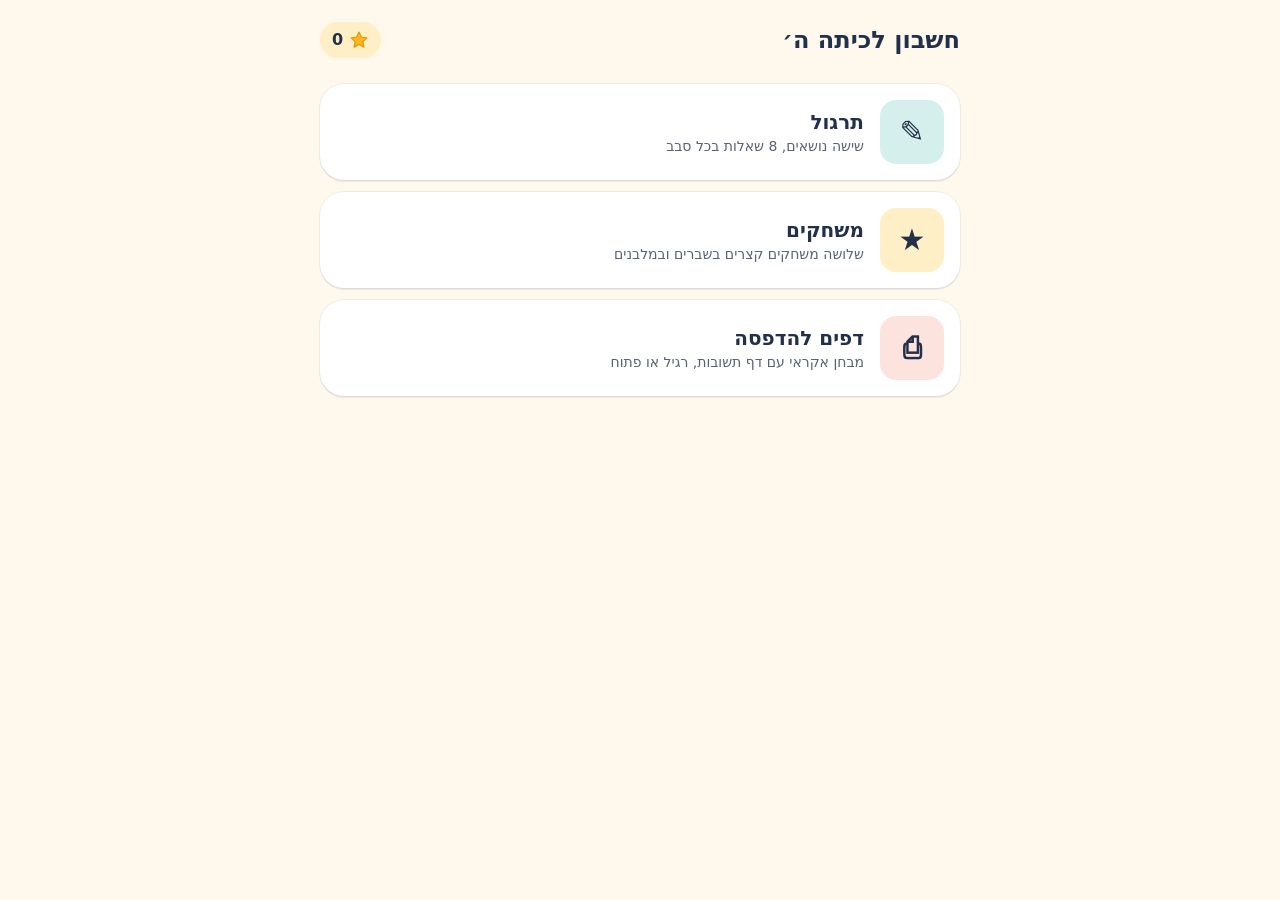
==== commit 98ae72e5: "Topic worksheets, remembered wording choice, accessibility fixes, answer-key checker - Printables: n" ====
--- a/index.html
+++ b/index.html
@@ -6,6 +6,7 @@
     <meta name="theme-color" content="#FFF8EC" />
     <meta name="referrer" content="no-referrer" />
     <meta name="robots" content="noindex" />
+    <link rel="icon" href="data:image/svg+xml,%3Csvg xmlns=%27http://www.w3.org/2000/svg%27 viewBox=%270 0 64 64%27%3E%3Crect width=%2764%27 height=%2764%27 rx=%2716%27 fill=%27%231F9E8F%27/%3E%3Cpath d=%27M18 32h28%27 stroke=%27%23fff%27 stroke-width=%275%27 stroke-linecap=%27round%27/%3E%3Ccircle cx=%2732%27 cy=%2720%27 r=%275%27 fill=%27%23FFB627%27/%3E%3Ccircle cx=%2732%27 cy=%2744%27 r=%275%27 fill=%27%23FFB627%27/%3E%3C/svg%3E" />
     <title>מבחן חשבון להדפסה, כיתה ה׳</title>
     <script type="module">var e=Object.create,t=Object.defineProperty,n=Object.getOwnPropertyDescriptor,r=Object.getOwnPropertyNames,i=Object.getPrototypeOf,a=Object.prototype.hasOwnProperty,o=(e,t,n)=>()=>{if(n)throw n[0];try{return e&&(t=e(e=0)),t}catch(e){throw n=[e],e}},s=(e,t)=>()=>(t||(e((t={exports:{}}).exports,t),e=null),t.exports),c=(e,n)=>{let r={};for(var i in e)t(r,i,{get:e[i],enumerable:!0});return n||t(r,Symbol.toStringTag,{value:`Module`}),r},l=(e,i,o,s)=>{if(i&&typeof i==`object`||typeof i==`function`)for(var c=r(i),l=0,u=c.length,d;l<u;l++)d=c[l],!a.call(e,d)&&d!==o&&t(e,d,{get:(e=>i[e]).bind(null,d),enumerable:!(s=n(i,d))||s.enumerable});return e},u=(n,r,a)=>(a=n==null?{}:e(i(n)),l(r||!n||!n.__esModule?t(a,`default`,{value:n,enumerable:!0}):a,n)),d=s((e=>{var t=Symbol.for(`react.transitional.element`),n=Symbol.for(`react.portal`),r=Symbol.for(`react.fragment`),i=Symbol.for(`react.strict_mode`),a=Symbol.for(`react.profiler`),o=Symbol.for(`react.consumer`),s=Symbol.for(`react.context`),c=Symbol.for(`react.forward_ref`),l=Symbol.for(`react.suspense`),u=Symbol.for(`react.memo`),d=Symbol.for(`react.lazy`),f=Symbol.for(`react.activity`),p=Symbol.iterator;function m(e){return typeof e!=`object`||!e?null:(e=p&&e[p]||e[`@@iterator`],typeof e==`function`?e:null)}var h={isMounted:function(){return!1},enqueueForceUpdate:function(){},enqueueReplaceState:function(){},enqueueSetState:function(){}},g=Object.assign,_={};function v(e,t,n){this.props=e,this.context=t,this.refs=_,this.updater=n||h}v.prototype.isReactComponent={},v.prototype.setState=function(e,t){if(typeof e!=`object`&&typeof e!=`function`&&e!=null)throw Error(`takes an object of state variables to update or a function which returns an object of state variables.`);this.updater.enqueueSetState(this,e,t,`setState`)},v.prototype.forceUpdate=function(e){this.updater.enqueueForceUpdate(this,e,`forceUpdate`)};function y(){}y.prototype=v.prototype;function b(e,t,n){this.props=e,this.context=t,this.refs=_,this.updater=n||h}var x=b.prototype=new y;x.constructor=b,g(x,v.prototype),x.isPureReactComponent=!0;var S=Array.isArray;function C(){}var w={H:null,A:null,T:null,S:null},T=Object.prototype.hasOwnProperty;function E(e,n,r){var i=r.ref;return{$$typeof:t,type:e,key:n,ref:i===void 0?null:i,props:r}}function D(e,t){return E(e.type,t,e.props)}function O(e){return typeof e==`object`&&!!e&&e.$$typeof===t}function k(e){var t={"=":`=0`,":":`=2`};return`$`+e.replace(/[=:]/g,function(e){return t[e]})}var A=/\/+/g;function j(e,t){return typeof e==`object`&&e&&e.key!=null?k(``+e.key):t.toString(36)}function M(e){switch(e.status){case`fulfilled`:return e.value;case`rejected`:throw e.reason;default:switch(typeof e.status==`string`?e.then(C,C):(e.status=`pending`,e.then(function(t){e.status===`pending`&&(e.status=`fulfilled`,e.value=t)},function(t){e.status===`pending`&&(e.status=`rejected`,e.reason=t)})),e.status){case`fulfilled`:return e.value;case`rejected`:throw e.reason}}throw e}function N(e,r,i,a,o){var s=typeof e;(s===`undefined`||s===`boolean`)&&(e=null);var c=!1;if(e===null)c=!0;else switch(s){case`bigint`:case`string`:case`number`:c=!0;break;case`object`:switch(e.$$typeof){case t:case n:c=!0;break;case d:return c=e._init,N(c(e._payload),r,i,a,o)}}if(c)return o=o(e),c=a===``?`.`+j(e,0):a,S(o)?(i=``,c!=null&&(i=c.replace(A,`$&/`)+`/`),N(o,r,i,``,function(e){return e})):o!=null&&(O(o)&&(o=D(o,i+(o.key==null||e&&e.key===o.key?``:(``+o.key).replace(A,`$&/`)+`/`)+c)),r.push(o)),1;c=0;var l=a===``?`.`:a+`:`;if(S(e))for(var u=0;u<e.length;u++)a=e[u],s=l+j(a,u),c+=N(a,r,i,s,o);else if(u=m(e),typeof u==`function`)for(e=u.call(e),u=0;!(a=e.next()).done;)a=a.value,s=l+j(a,u++),c+=N(a,r,i,s,o);else if(s===`object`){if(typeof e.then==`function`)return N(M(e),r,i,a,o);throw r=String(e),Error(`Objects are not valid as a React child (found: `+(r===`[object Object]`?`object with keys {`+Object.keys(e).join(`, `)+`}`:r)+`). If you meant to render a collection of children, use an array instead.`)}return c}function P(e,t,n){if(e==null)return e;var r=[],i=0;return N(e,r,``,``,function(e){return t.call(n,e,i++)}),r}function F(e){if(e._status===-1){var t=e._result;t=t(),t.then(function(t){(e._status===0||e._status===-1)&&(e._status=1,e._result=t)},function(t){(e._status===0||e._status===-1)&&(e._status=2,e._result=t)}),e._status===-1&&(e._status=0,e._result=t)}if(e._status===1)return e._result.default;throw e._result}var I=typeof reportError==`function`?reportError:function(e){if(typeof window==`object`&&typeof window.ErrorEvent==`function`){var t=new window.ErrorEvent(`error`,{bubbles:!0,cancelable:!0,message:typeof e==`object`&&e&&typeof e.message==`string`?String(e.message):String(e),error:e});if(!window.dispatchEvent(t))return}else if(typeof process==`object`&&typeof process.emit==`function`){process.emit(`uncaughtException`,e);return}console.error(e)},L={map:P,forEach:function(e,t,n){P(e,function(){t.apply(this,arguments)},n)},count:function(e){var t=0;return P(e,function(){t++}),t},toArray:function(e){return P(e,function(e){return e})||[]},only:function(e){if(!O(e))throw Error(`React.Children.only expected to receive a single React element child.`);return e}};e.Activity=f,e.Children=L,e.Component=v,e.Fragment=r,e.Profiler=a,e.PureComponent=b,e.StrictMode=i,e.Suspense=l,e.__CLIENT_INTERNALS_DO_NOT_USE_OR_WARN_USERS_THEY_CANNOT_UPGRADE=w,e.__COMPILER_RUNTIME={__proto__:null,c:function(e){return w.H.useMemoCache(e)}},e.cache=function(e){return function(){return e.apply(null,arguments)}},e.cacheSignal=function(){return null},e.cloneElement=function(e,t,n){if(e==null)throw Error(`The argument must be a React element, but you passed `+e+`.`);var r=g({},e.props),i=e.key;if(t!=null)for(a in t.key!==void 0&&(i=``+t.key),t)!T.call(t,a)||a===`key`||a===`__self`||a===`__source`||a===`ref`&&t.ref===void 0||(r[a]=t[a]);var a=arguments.length-2;if(a===1)r.children=n;else if(1<a){for(var o=Array(a),s=0;s<a;s++)o[s]=arguments[s+2];r.children=o}return E(e.type,i,r)},e.createContext=function(e){return e={$$typeof:s,_currentValue:e,_currentValue2:e,_threadCount:0,Provider:null,Consumer:null},e.Provider=e,e.Consumer={$$typeof:o,_context:e},e},e.createElement=function(e,t,n){var r,i={},a=null;if(t!=null)for(r in t.key!==void 0&&(a=``+t.key),t)T.call(t,r)&&r!==`key`&&r!==`__self`&&r!==`__source`&&(i[r]=t[r]);var o=arguments.length-2;if(o===1)i.children=n;else if(1<o){for(var s=Array(o),c=0;c<o;c++)s[c]=arguments[c+2];i.children=s}if(e&&e.defaultProps)for(r in o=e.defaultProps,o)i[r]===void 0&&(i[r]=o[r]);return E(e,a,i)},e.createRef=function(){return{current:null}},e.forwardRef=function(e){return{$$typeof:c,render:e}},e.isValidElement=O,e.lazy=function(e){return{$$typeof:d,_payload:{_status:-1,_result:e},_init:F}},e.memo=function(e,t){return{$$typeof:u,type:e,compare:t===void 0?null:t}},e.startTransition=function(e){var t=w.T,n={};w.T=n;try{var r=e(),i=w.S;i!==null&&i(n,r),typeof r==`object`&&r&&typeof r.then==`function`&&r.then(C,I)}catch(e){I(e)}finally{t!==null&&n.types!==null&&(t.types=n.types),w.T=t}},e.unstable_useCacheRefresh=function(){return w.H.useCacheRefresh()},e.use=function(e){return w.H.use(e)},e.useActionState=function(e,t,n){return w.H.useActionState(e,t,n)},e.useCallback=function(e,t){return w.H.useCallback(e,t)},e.useContext=function(e){return w.H.useContext(e)},e.useDebugValue=function(){},e.useDeferredValue=function(e,t){return w.H.useDeferredValue(e,t)},e.useEffect=function(e,t){return w.H.useEffect(e,t)},e.useEffectEvent=function(e){return w.H.useEffectEvent(e)},e.useId=function(){return w.H.useId()},e.useImperativeHandle=function(e,t,n){return w.H.useImperativeHandle(e,t,n)},e.useInsertionEffect=function(e,t){return w.H.useInsertionEffect(e,t)},e.useLayoutEffect=function(e,t){return w.H.useLayoutEffect(e,t)},e.useMemo=function(e,t){return w.H.useMemo(e,t)},e.useOptimistic=function(e,t){return w.H.useOptimistic(e,t)},e.useReducer=function(e,t,n){return w.H.useReducer(e,t,n)},e.useRef=function(e){return w.H.useRef(e)},e.useState=function(e){return w.H.useState(e)},e.useSyncExternalStore=function(e,t,n){return w.H.useSyncExternalStore(e,t,n)},e.useTransition=function(){return w.H.useTransition()},e.version=`19.2.8`})),f=s(((e,t)=>{t.exports=d()})),p=s((e=>{function t(e,t){var n=e.length;e.push(t);a:for(;0<n;){var r=n-1>>>1,a=e[r];if(0<i(a,t))e[r]=t,e[n]=a,n=r;else break a}}function n(e){return e.length===0?null:e[0]}function r(e){if(e.length===0)return null;var t=e[0],n=e.pop();if(n!==t){e[0]=n;a:for(var r=0,a=e.length,o=a>>>1;r<o;){var s=2*(r+1)-1,c=e[s],l=s+1,u=e[l];if(0>i(c,n))l<a&&0>i(u,c)?(e[r]=u,e[l]=n,r=l):(e[r]=c,e[s]=n,r=s);else if(l<a&&0>i(u,n))e[r]=u,e[l]=n,r=l;else break a}}return t}function i(e,t){var n=e.sortIndex-t.sortIndex;return n===0?e.id-t.id:n}if(e.unstable_now=void 0,typeof performance==`object`&&typeof performance.now==`function`){var a=performance;e.unstable_now=function(){return a.now()}}else{var o=Date,s=o.now();e.unstable_now=function(){return o.now()-s}}var c=[],l=[],u=1,d=null,f=3,p=!1,m=!1,h=!1,g=!1,_=typeof setTimeout==`function`?setTimeout:null,v=typeof clearTimeout==`function`?clearTimeout:null,y=typeof setImmediate<`u`?setImmediate:null;function b(e){for(var i=n(l);i!==null;){if(i.callback===null)r(l);else if(i.startTime<=e)r(l),i.sortIndex=i.expirationTime,t(c,i);else break;i=n(l)}}function x(e){if(h=!1,b(e),!m)if(n(c)!==null)m=!0,S||(S=!0,O());else{var t=n(l);t!==null&&j(x,t.startTime-e)}}var S=!1,C=-1,w=5,T=-1;function E(){return g?!0:!(e.unstable_now()-T<w)}function D(){if(g=!1,S){var t=e.unstable_now();T=t;var i=!0;try{a:{m=!1,h&&(h=!1,v(C),C=-1),p=!0;var a=f;try{b:{for(b(t),d=n(c);d!==null&&!(d.expirationTime>t&&E());){var o=d.callback;if(typeof o==`function`){d.callback=null,f=d.priorityLevel;var s=o(d.expirationTime<=t);if(t=e.unstable_now(),typeof s==`function`){d.callback=s,b(t),i=!0;break b}d===n(c)&&r(c),b(t)}else r(c);d=n(c)}if(d!==null)i=!0;else{var u=n(l);u!==null&&j(x,u.startTime-t),i=!1}}break a}finally{d=null,f=a,p=!1}i=void 0}}finally{i?O():S=!1}}}var O;if(typeof y==`function`)O=function(){y(D)};else if(typeof MessageChannel<`u`){var k=new MessageChannel,A=k.port2;k.port1.onmessage=D,O=function(){A.postMessage(null)}}else O=function(){_(D,0)};function j(t,n){C=_(function(){t(e.unstable_now())},n)}e.unstable_IdlePriority=5,e.unstable_ImmediatePriority=1,e.unstable_LowPriority=4,e.unstable_NormalPriority=3,e.unstable_Profiling=null,e.unstable_UserBlockingPriority=2,e.unstable_cancelCallback=function(e){e.callback=null},e.unstable_forceFrameRate=function(e){0>e||125<e?console.error(`forceFrameRate takes a positive int between 0 and 125, forcing frame rates higher than 125 fps is not supported`):w=0<e?Math.floor(1e3/e):5},e.unstable_getCurrentPriorityLevel=function(){return f},e.unstable_next=function(e){switch(f){case 1:case 2:case 3:var t=3;break;default:t=f}var n=f;f=t;try{return e()}finally{f=n}},e.unstable_requestPaint=function(){g=!0},e.unstable_runWithPriority=function(e,t){switch(e){case 1:case 2:case 3:case 4:case 5:break;default:e=3}var n=f;f=e;try{return t()}finally{f=n}},e.unstable_scheduleCallback=function(r,i,a){var o=e.unstable_now();switch(typeof a==`object`&&a?(a=a.delay,a=typeof a==`number`&&0<a?o+a:o):a=o,r){case 1:var s=-1;break;case 2:s=250;break;case 5:s=1073741823;break;case 4:s=1e4;break;default:s=5e3}return s=a+s,r={id:u++,callback:i,priorityLevel:r,startTime:a,expirationTime:s,sortIndex:-1},a>o?(r.sortIndex=a,t(l,r),n(c)===null&&r===n(l)&&(h?(v(C),C=-1):h=!0,j(x,a-o))):(r.sortIndex=s,t(c,r),m||p||(m=!0,S||(S=!0,O()))),r},e.unstable_shouldYield=E,e.unstable_wrapCallback=function(e){var t=f;return function(){var n=f;f=t;try{return e.apply(this,arguments)}finally{f=n}}}})),m=s(((e,t)=>{t.exports=p()})),h=s((e=>{var t=f();function n(e){var t=`https://react.dev/errors/`+e;if(1<arguments.length){t+=`?args[]=`+encodeURIComponent(arguments[1]);for(var n=2;n<arguments.length;n++)t+=`&args[]=`+encodeURIComponent(arguments[n])}return`Minified React error #`+e+`; visit `+t+` for the full message or use the non-minified dev environment for full errors and additional helpful warnings.`}function r(){}var i={d:{f:r,r:function(){throw Error(n(522))},D:r,C:r,L:r,m:r,X:r,S:r,M:r},p:0,findDOMNode:null},a=Symbol.for(`react.portal`);function o(e,t,n){var r=3<arguments.length&&arguments[3]!==void 0?arguments[3]:null;return{$$typeof:a,key:r==null?null:``+r,children:e,containerInfo:t,implementation:n}}var s=t.__CLIENT_INTERNALS_DO_NOT_USE_OR_WARN_USERS_THEY_CANNOT_UPGRADE;function c(e,t){if(e===`font`)return``;if(typeof t==`string`)return t===`use-credentials`?t:``}e.__DOM_INTERNALS_DO_NOT_USE_OR_WARN_USERS_THEY_CANNOT_UPGRADE=i,e.createPortal=function(e,t){var r=2<arguments.length&&arguments[2]!==void 0?arguments[2]:null;if(!t||t.nodeType!==1&&t.nodeType!==9&&t.nodeType!==11)throw Error(n(299));return o(e,t,null,r)},e.flushSync=function(e){var t=s.T,n=i.p;try{if(s.T=null,i.p=2,e)return e()}finally{s.T=t,i.p=n,i.d.f()}},e.preconnect=function(e,t){typeof e==`string`&&(t?(t=t.crossOrigin,t=typeof t==`string`?t===`use-credentials`?t:``:void 0):t=null,i.d.C(e,t))},e.prefetchDNS=function(e){typeof e==`string`&&i.d.D(e)},e.preinit=function(e,t){if(typeof e==`string`&&t&&typeof t.as==`string`){var n=t.as,r=c(n,t.crossOrigin),a=typeof t.integrity==`string`?t.integrity:void 0,o=typeof t.fetchPriority==`string`?t.fetchPriority:void 0;n===`style`?i.d.S(e,typeof t.precedence==`string`?t.precedence:void 0,{crossOrigin:r,integrity:a,fetchPriority:o}):n===`script`&&i.d.X(e,{crossOrigin:r,integrity:a,fetchPriority:o,nonce:typeof t.nonce==`string`?t.nonce:void 0})}},e.preinitModule=function(e,t){if(typeof e==`string`)if(typeof t==`object`&&t){if(t.as==null||t.as===`script`){var n=c(t.as,t.crossOrigin);i.d.M(e,{crossOrigin:n,integrity:typeof t.integrity==`string`?t.integrity:void 0,nonce:typeof t.nonce==`string`?t.nonce:void 0})}}else t??i.d.M(e)},e.preload=function(e,t){if(typeof e==`string`&&typeof t==`object`&&t&&typeof t.as==`string`){var n=t.as,r=c(n,t.crossOrigin);i.d.L(e,n,{crossOrigin:r,integrity:typeof t.integrity==`string`?t.integrity:void 0,nonce:typeof t.nonce==`string`?t.nonce:void 0,type:typeof t.type==`string`?t.type:void 0,fetchPriority:typeof t.fetchPriority==`string`?t.fetchPriority:void 0,referrerPolicy:typeof t.referrerPolicy==`string`?t.referrerPolicy:void 0,imageSrcSet:typeof t.imageSrcSet==`string`?t.imageSrcSet:void 0,imageSizes:typeof t.imageSizes==`string`?t.imageSizes:void 0,media:typeof t.media==`string`?t.media:void 0})}},e.preloadModule=function(e,t){if(typeof e==`string`)if(t){var n=c(t.as,t.crossOrigin);i.d.m(e,{as:typeof t.as==`string`&&t.as!==`script`?t.as:void 0,crossOrigin:n,integrity:typeof t.integrity==`string`?t.integrity:void 0})}else i.d.m(e)},e.requestFormReset=function(e){i.d.r(e)},e.unstable_batchedUpdates=function(e,t){return e(t)},e.useFormState=function(e,t,n){return s.H.useFormState(e,t,n)},e.useFormStatus=function(){return s.H.useHostTransitionStatus()},e.version=`19.2.8`})),g=s(((e,t)=>{function n(){if(!(typeof __REACT_DEVTOOLS_GLOBAL_HOOK__>`u`||typeof __REACT_DEVTOOLS_GLOBAL_HOOK__.checkDCE!=`function`))try{__REACT_DEVTOOLS_GLOBAL_HOOK__.checkDCE(n)}catch(e){console.error(e)}}n(),t.exports=h()})),_=s((e=>{var t=m(),n=f(),r=g();function i(e){var t=`https://react.dev/errors/`+e;if(1<arguments.length){t+=`?args[]=`+encodeURIComponent(arguments[1]);for(var n=2;n<arguments.length;n++)t+=`&args[]=`+encodeURIComponent(arguments[n])}return`Minified React error #`+e+`; visit `+t+` for the full message or use the non-minified dev environment for full errors and additional helpful warnings.`}function a(e){return!(!e||e.nodeType!==1&&e.nodeType!==9&&e.nodeType!==11)}function o(e){var t=e,n=e;if(e.alternate)for(;t.return;)t=t.return;else{e=t;do t=e,t.flags&4098&&(n=t.return),e=t.return;while(e)}return t.tag===3?n:null}function s(e){if(e.tag===13){var t=e.memoizedState;if(t===null&&(e=e.alternate,e!==null&&(t=e.memoizedState)),t!==null)return t.dehydrated}return null}function c(e){if(e.tag===31){var t=e.memoizedState;if(t===null&&(e=e.alternate,e!==null&&(t=e.memoizedState)),t!==null)return t.dehydrated}return null}function l(e){if(o(e)!==e)throw Error(i(188))}function u(e){var t=e.alternate;if(!t){if(t=o(e),t===null)throw Error(i(188));return t===e?e:null}for(var n=e,r=t;;){var a=n.return;if(a===null)break;var s=a.alternate;if(s===null){if(r=a.return,r!==null){n=r;continue}break}if(a.child===s.child){for(s=a.child;s;){if(s===n)return l(a),e;if(s===r)return l(a),t;s=s.sibling}throw Error(i(188))}if(n.return!==r.return)n=a,r=s;else{for(var c=!1,u=a.child;u;){if(u===n){c=!0,n=a,r=s;break}if(u===r){c=!0,r=a,n=s;break}u=u.sibling}if(!c){for(u=s.child;u;){if(u===n){c=!0,n=s,r=a;break}if(u===r){c=!0,r=s,n=a;break}u=u.sibling}if(!c)throw Error(i(189))}}if(n.alternate!==r)throw Error(i(190))}if(n.tag!==3)throw Error(i(188));return n.stateNode.current===n?e:t}function d(e){var t=e.tag;if(t===5||t===26||t===27||t===6)return e;for(e=e.child;e!==null;){if(t=d(e),t!==null)return t;e=e.sibling}return null}var p=Object.assign,h=Symbol.for(`react.element`),_=Symbol.for(`react.transitional.element`),v=Symbol.for(`react.portal`),y=Symbol.for(`react.fragment`),b=Symbol.for(`react.strict_mode`),x=Symbol.for(`react.profiler`),S=Symbol.for(`react.consumer`),C=Symbol.for(`react.context`),w=Symbol.for(`react.forward_ref`),T=Symbol.for(`react.suspense`),E=Symbol.for(`react.suspense_list`),D=Symbol.for(`react.memo`),O=Symbol.for(`react.lazy`),k=Symbol.for(`react.activity`),A=Symbol.for(`react.memo_cache_sentinel`),j=Symbol.iterator;function M(e){return typeof e!=`object`||!e?null:(e=j&&e[j]||e[`@@iterator`],typeof e==`function`?e:null)}var N=Symbol.for(`react.client.reference`);function P(e){if(e==null)return null;if(typeof e==`function`)return e.$$typeof===N?null:e.displayName||e.name||null;if(typeof e==`string`)return e;switch(e){case y:return`Fragment`;case x:return`Profiler`;case b:return`StrictMode`;case T:return`Suspense`;case E:return`SuspenseList`;case k:return`Activity`}if(typeof e==`object`)switch(e.$$typeof){case v:return`Portal`;case C:return e.displayName||`Context`;case S:return(e._context.displayName||`Context`)+`.Consumer`;case w:var t=e.render;return e=e.displayName,e||=(e=t.displayName||t.name||``,e===``?`ForwardRef`:`ForwardRef(`+e+`)`),e;case D:return t=e.displayName||null,t===null?P(e.type)||`Memo`:t;case O:t=e._payload,e=e._init;try{return P(e(t))}catch{}}return null}var F=Array.isArray,I=n.__CLIENT_INTERNALS_DO_NOT_USE_OR_WARN_USERS_THEY_CANNOT_UPGRADE,L=r.__DOM_INTERNALS_DO_NOT_USE_OR_WARN_USERS_THEY_CANNOT_UPGRADE,R={pending:!1,data:null,method:null,action:null},z=[],B=-1;function V(e){return{current:e}}function H(e){0>B||(e.current=z[B],z[B]=null,B--)}function U(e,t){B++,z[B]=e.current,e.current=t}var ee=V(null),te=V(null),ne=V(null),W=V(null);function re(e,t){switch(U(ne,t),U(te,e),U(ee,null),t.nodeType){case 9:case 11:e=(e=t.documentElement)&&(e=e.namespaceURI)?Wd(e):0;break;default:if(e=t.tagName,t=t.namespaceURI)t=Wd(t),e=Gd(t,e);else switch(e){case`svg`:e=1;break;case`math`:e=2;break;default:e=0}}H(ee),U(ee,e)}function ie(){H(ee),H(te),H(ne)}function ae(e){e.memoizedState!==null&&U(W,e);var t=ee.current,n=Gd(t,e.type);t!==n&&(U(te,e),U(ee,n))}function G(e){te.current===e&&(H(ee),H(te)),W.current===e&&(H(W),$f._currentValue=R)}var oe,se;function ce(e){if(oe===void 0)try{throw Error()}catch(e){var t=e.stack.trim().match(/\n( *(at )?)/);oe=t&&t[1]||``,se=-1<e.stack.indexOf(`
     at`)?` (<anonymous>)`:-1<e.stack.indexOf(`@`)?`@unknown:0:0`:``}return`
@@ -15,7 +16,7 @@
 `+c[r].replace(` at new `,` at `);return e.displayName&&u.includes(`<anonymous>`)&&(u=u.replace(`<anonymous>`,e.displayName)),u}while(1<=r&&0<=i);break}}}finally{le=!1,Error.prepareStackTrace=n}return(n=e?e.displayName||e.name:``)?ce(n):``}function de(e,t){switch(e.tag){case 26:case 27:case 5:return ce(e.type);case 16:return ce(`Lazy`);case 13:return e.child!==t&&t!==null?ce(`Suspense Fallback`):ce(`Suspense`);case 19:return ce(`SuspenseList`);case 0:case 15:return ue(e.type,!1);case 11:return ue(e.type.render,!1);case 1:return ue(e.type,!0);case 31:return ce(`Activity`);default:return``}}function fe(e){try{var t=``,n=null;do t+=de(e,n),n=e,e=e.return;while(e);return t}catch(e){return`
 Error generating stack: `+e.message+`
 `+e.stack}}var pe=Object.prototype.hasOwnProperty,me=t.unstable_scheduleCallback,he=t.unstable_cancelCallback,ge=t.unstable_shouldYield,_e=t.unstable_requestPaint,ve=t.unstable_now,ye=t.unstable_getCurrentPriorityLevel,be=t.unstable_ImmediatePriority,xe=t.unstable_UserBlockingPriority,Se=t.unstable_NormalPriority,Ce=t.unstable_LowPriority,we=t.unstable_IdlePriority,Te=t.log,Ee=t.unstable_setDisableYieldValue,De=null,Oe=null;function ke(e){if(typeof Te==`function`&&Ee(e),Oe&&typeof Oe.setStrictMode==`function`)try{Oe.setStrictMode(De,e)}catch{}}var Ae=Math.clz32?Math.clz32:Ne,je=Math.log,Me=Math.LN2;function Ne(e){return e>>>=0,e===0?32:31-(je(e)/Me|0)|0}var Pe=256,Fe=262144,Ie=4194304;function Le(e){var t=e&42;if(t!==0)return t;switch(e&-e){case 1:return 1;case 2:return 2;case 4:return 4;case 8:return 8;case 16:return 16;case 32:return 32;case 64:return 64;case 128:return 128;case 256:case 512:case 1024:case 2048:case 4096:case 8192:case 16384:case 32768:case 65536:case 131072:return e&261888;case 262144:case 524288:case 1048576:case 2097152:return e&3932160;case 4194304:case 8388608:case 16777216:case 33554432:return e&62914560;case 67108864:return 67108864;case 134217728:return 134217728;case 268435456:return 268435456;case 536870912:return 536870912;case 1073741824:return 0;default:return e}}function Re(e,t,n){var r=e.pendingLanes;if(r===0)return 0;var i=0,a=e.suspendedLanes,o=e.pingedLanes;e=e.warmLanes;var s=r&134217727;return s===0?(s=r&~a,s===0?o===0?n||(n=r&~e,n!==0&&(i=Le(n))):i=Le(o):i=Le(s)):(r=s&~a,r===0?(o&=s,o===0?n||(n=s&~e,n!==0&&(i=Le(n))):i=Le(o)):i=Le(r)),i===0?0:t!==0&&t!==i&&(t&a)===0&&(a=i&-i,n=t&-t,a>=n||a===32&&n&4194048)?t:i}function K(e,t){return(e.pendingLanes&~(e.suspendedLanes&~e.pingedLanes)&t)===0}function ze(e,t){switch(e){case 1:case 2:case 4:case 8:case 64:return t+250;case 16:case 32:case 128:case 256:case 512:case 1024:case 2048:case 4096:case 8192:case 16384:case 32768:case 65536:case 131072:case 262144:case 524288:case 1048576:case 2097152:return t+5e3;case 4194304:case 8388608:case 16777216:case 33554432:return-1;case 67108864:case 134217728:case 268435456:case 536870912:case 1073741824:return-1;default:return-1}}function Be(){var e=Ie;return Ie<<=1,!(Ie&62914560)&&(Ie=4194304),e}function Ve(e){for(var t=[],n=0;31>n;n++)t.push(e);return t}function He(e,t){e.pendingLanes|=t,t!==268435456&&(e.suspendedLanes=0,e.pingedLanes=0,e.warmLanes=0)}function Ue(e,t,n,r,i,a){var o=e.pendingLanes;e.pendingLanes=n,e.suspendedLanes=0,e.pingedLanes=0,e.warmLanes=0,e.expiredLanes&=n,e.entangledLanes&=n,e.errorRecoveryDisabledLanes&=n,e.shellSuspendCounter=0;var s=e.entanglements,c=e.expirationTimes,l=e.hiddenUpdates;for(n=o&~n;0<n;){var u=31-Ae(n),d=1<<u;s[u]=0,c[u]=-1;var f=l[u];if(f!==null)for(l[u]=null,u=0;u<f.length;u++){var p=f[u];p!==null&&(p.lane&=-536870913)}n&=~d}r!==0&&We(e,r,0),a!==0&&i===0&&e.tag!==0&&(e.suspendedLanes|=a&~(o&~t))}function We(e,t,n){e.pendingLanes|=t,e.suspendedLanes&=~t;var r=31-Ae(t);e.entangledLanes|=t,e.entanglements[r]=e.entanglements[r]|1073741824|n&261930}function Ge(e,t){var n=e.entangledLanes|=t;for(e=e.entanglements;n;){var r=31-Ae(n),i=1<<r;i&t|e[r]&t&&(e[r]|=t),n&=~i}}function Ke(e,t){var n=t&-t;return n=n&42?1:qe(n),(n&(e.suspendedLanes|t))===0?n:0}function qe(e){switch(e){case 2:e=1;break;case 8:e=4;break;case 32:e=16;break;case 256:case 512:case 1024:case 2048:case 4096:case 8192:case 16384:case 32768:case 65536:case 131072:case 262144:case 524288:case 1048576:case 2097152:case 4194304:case 8388608:case 16777216:case 33554432:e=128;break;case 268435456:e=134217728;break;default:e=0}return e}function Je(e){return e&=-e,2<e?8<e?e&134217727?32:268435456:8:2}function Ye(){var e=L.p;return e===0?(e=window.event,e===void 0?32:hp(e.type)):e}function Xe(e,t){var n=L.p;try{return L.p=e,t()}finally{L.p=n}}var Ze=Math.random().toString(36).slice(2),Qe=`__reactFiber$`+Ze,$e=`__reactProps$`+Ze,et=`__reactContainer$`+Ze,tt=`__reactEvents$`+Ze,nt=`__reactListeners$`+Ze,rt=`__reactHandles$`+Ze,it=`__reactResources$`+Ze,at=`__reactMarker$`+Ze;function ot(e){delete e[Qe],delete e[$e],delete e[tt],delete e[nt],delete e[rt]}function st(e){var t=e[Qe];if(t)return t;for(var n=e.parentNode;n;){if(t=n[et]||n[Qe]){if(n=t.alternate,t.child!==null||n!==null&&n.child!==null)for(e=mf(e);e!==null;){if(n=e[Qe])return n;e=mf(e)}return t}e=n,n=e.parentNode}return null}function ct(e){if(e=e[Qe]||e[et]){var t=e.tag;if(t===5||t===6||t===13||t===31||t===26||t===27||t===3)return e}return null}function lt(e){var t=e.tag;if(t===5||t===26||t===27||t===6)return e.stateNode;throw Error(i(33))}function ut(e){var t=e[it];return t||=e[it]={hoistableStyles:new Map,hoistableScripts:new Map},t}function dt(e){e[at]=!0}var ft=new Set,pt={};function mt(e,t){ht(e,t),ht(e+`Capture`,t)}function ht(e,t){for(pt[e]=t,e=0;e<t.length;e++)ft.add(t[e])}var gt=RegExp(`^[:A-Z_a-z\\u00C0-\\u00D6\\u00D8-\\u00F6\\u00F8-\\u02FF\\u0370-\\u037D\\u037F-\\u1FFF\\u200C-\\u200D\\u2070-\\u218F\\u2C00-\\u2FEF\\u3001-\\uD7FF\\uF900-\\uFDCF\\uFDF0-\\uFFFD][:A-Z_a-z\\u00C0-\\u00D6\\u00D8-\\u00F6\\u00F8-\\u02FF\\u0370-\\u037D\\u037F-\\u1FFF\\u200C-\\u200D\\u2070-\\u218F\\u2C00-\\u2FEF\\u3001-\\uD7FF\\uF900-\\uFDCF\\uFDF0-\\uFFFD\\-.0-9\\u00B7\\u0300-\\u036F\\u203F-\\u2040]*$`),_t={},vt={};function yt(e){return pe.call(vt,e)?!0:pe.call(_t,e)?!1:gt.test(e)?vt[e]=!0:(_t[e]=!0,!1)}function bt(e,t,n){if(yt(t))if(n===null)e.removeAttribute(t);else{switch(typeof n){case`undefined`:case`function`:case`symbol`:e.removeAttribute(t);return;case`boolean`:var r=t.toLowerCase().slice(0,5);if(r!==`data-`&&r!==`aria-`){e.removeAttribute(t);return}}e.setAttribute(t,``+n)}}function xt(e,t,n){if(n===null)e.removeAttribute(t);else{switch(typeof n){case`undefined`:case`function`:case`symbol`:case`boolean`:e.removeAttribute(t);return}e.setAttribute(t,``+n)}}function St(e,t,n,r){if(r===null)e.removeAttribute(n);else{switch(typeof r){case`undefined`:case`function`:case`symbol`:case`boolean`:e.removeAttribute(n);return}e.setAttributeNS(t,n,``+r)}}function Ct(e){switch(typeof e){case`bigint`:case`boolean`:case`number`:case`string`:case`undefined`:return e;case`object`:return e;default:return``}}function wt(e){var t=e.type;return(e=e.nodeName)&&e.toLowerCase()===`input`&&(t===`checkbox`||t===`radio`)}function Tt(e,t,n){var r=Object.getOwnPropertyDescriptor(e.constructor.prototype,t);if(!e.hasOwnProperty(t)&&r!==void 0&&typeof r.get==`function`&&typeof r.set==`function`){var i=r.get,a=r.set;return Object.defineProperty(e,t,{configurable:!0,get:function(){return i.call(this)},set:function(e){n=``+e,a.call(this,e)}}),Object.defineProperty(e,t,{enumerable:r.enumerable}),{getValue:function(){return n},setValue:function(e){n=``+e},stopTracking:function(){e._valueTracker=null,delete e[t]}}}}function Et(e){if(!e._valueTracker){var t=wt(e)?`checked`:`value`;e._valueTracker=Tt(e,t,``+e[t])}}function q(e){if(!e)return!1;var t=e._valueTracker;if(!t)return!0;var n=t.getValue(),r=``;return e&&(r=wt(e)?e.checked?`true`:`false`:e.value),e=r,e===n?!1:(t.setValue(e),!0)}function Dt(e){if(e||=typeof document<`u`?document:void 0,e===void 0)return null;try{return e.activeElement||e.body}catch{return e.body}}var Ot=/[\n"\\]/g;function kt(e){return e.replace(Ot,function(e){return`\\`+e.charCodeAt(0).toString(16)+` `})}function At(e,t,n,r,i,a,o,s){e.name=``,o!=null&&typeof o!=`function`&&typeof o!=`symbol`&&typeof o!=`boolean`?e.type=o:e.removeAttribute(`type`),t==null?o!==`submit`&&o!==`reset`||e.removeAttribute(`value`):o===`number`?(t===0&&e.value===``||e.value!=t)&&(e.value=``+Ct(t)):e.value!==``+Ct(t)&&(e.value=``+Ct(t)),t==null?n==null?r!=null&&e.removeAttribute(`value`):Mt(e,o,Ct(n)):Mt(e,o,Ct(t)),i==null&&a!=null&&(e.defaultChecked=!!a),i!=null&&(e.checked=i&&typeof i!=`function`&&typeof i!=`symbol`),s!=null&&typeof s!=`function`&&typeof s!=`symbol`&&typeof s!=`boolean`?e.name=``+Ct(s):e.removeAttribute(`name`)}function jt(e,t,n,r,i,a,o,s){if(a!=null&&typeof a!=`function`&&typeof a!=`symbol`&&typeof a!=`boolean`&&(e.type=a),t!=null||n!=null){if(!(a!==`submit`&&a!==`reset`||t!=null)){Et(e);return}n=n==null?``:``+Ct(n),t=t==null?n:``+Ct(t),s||t===e.value||(e.value=t),e.defaultValue=t}r??=i,r=typeof r!=`function`&&typeof r!=`symbol`&&!!r,e.checked=s?e.checked:!!r,e.defaultChecked=!!r,o!=null&&typeof o!=`function`&&typeof o!=`symbol`&&typeof o!=`boolean`&&(e.name=o),Et(e)}function Mt(e,t,n){t===`number`&&Dt(e.ownerDocument)===e||e.defaultValue===``+n||(e.defaultValue=``+n)}function Nt(e,t,n,r){if(e=e.options,t){t={};for(var i=0;i<n.length;i++)t[`$`+n[i]]=!0;for(n=0;n<e.length;n++)i=t.hasOwnProperty(`$`+e[n].value),e[n].selected!==i&&(e[n].selected=i),i&&r&&(e[n].defaultSelected=!0)}else{for(n=``+Ct(n),t=null,i=0;i<e.length;i++){if(e[i].value===n){e[i].selected=!0,r&&(e[i].defaultSelected=!0);return}t!==null||e[i].disabled||(t=e[i])}t!==null&&(t.selected=!0)}}function Pt(e,t,n){if(t!=null&&(t=``+Ct(t),t!==e.value&&(e.value=t),n==null)){e.defaultValue!==t&&(e.defaultValue=t);return}e.defaultValue=n==null?``:``+Ct(n)}function Ft(e,t,n,r){if(t==null){if(r!=null){if(n!=null)throw Error(i(92));if(F(r)){if(1<r.length)throw Error(i(93));r=r[0]}n=r}n??=``,t=n}n=Ct(t),e.defaultValue=n,r=e.textContent,r===n&&r!==``&&r!==null&&(e.value=r),Et(e)}function It(e,t){if(t){var n=e.firstChild;if(n&&n===e.lastChild&&n.nodeType===3){n.nodeValue=t;return}}e.textContent=t}var Lt=new Set(`animationIterationCount aspectRatio borderImageOutset borderImageSlice borderImageWidth boxFlex boxFlexGroup boxOrdinalGroup columnCount columns flex flexGrow flexPositive flexShrink flexNegative flexOrder gridArea gridRow gridRowEnd gridRowSpan gridRowStart gridColumn gridColumnEnd gridColumnSpan gridColumnStart fontWeight lineClamp lineHeight opacity order orphans scale tabSize widows zIndex zoom fillOpacity floodOpacity stopOpacity strokeDasharray strokeDashoffset strokeMiterlimit strokeOpacity strokeWidth MozAnimationIterationCount MozBoxFlex MozBoxFlexGroup MozLineClamp msAnimationIterationCount msFlex msZoom msFlexGrow msFlexNegative msFlexOrder msFlexPositive msFlexShrink msGridColumn msGridColumnSpan msGridRow msGridRowSpan WebkitAnimationIterationCount WebkitBoxFlex WebKitBoxFlexGroup WebkitBoxOrdinalGroup WebkitColumnCount WebkitColumns WebkitFlex WebkitFlexGrow WebkitFlexPositive WebkitFlexShrink WebkitLineClamp`.split(` `));function Rt(e,t,n){var r=t.indexOf(`--`)===0;n==null||typeof n==`boolean`||n===``?r?e.setProperty(t,``):t===`float`?e.cssFloat=``:e[t]=``:r?e.setProperty(t,n):typeof n!=`number`||n===0||Lt.has(t)?t===`float`?e.cssFloat=n:e[t]=(``+n).trim():e[t]=n+`px`}function zt(e,t,n){if(t!=null&&typeof t!=`object`)throw Error(i(62));if(e=e.style,n!=null){for(var r in n)!n.hasOwnProperty(r)||t!=null&&t.hasOwnProperty(r)||(r.indexOf(`--`)===0?e.setProperty(r,``):r===`float`?e.cssFloat=``:e[r]=``);for(var a in t)r=t[a],t.hasOwnProperty(a)&&n[a]!==r&&Rt(e,a,r)}else for(var o in t)t.hasOwnProperty(o)&&Rt(e,o,t[o])}function Bt(e){if(e.indexOf(`-`)===-1)return!1;switch(e){case`annotation-xml`:case`color-profile`:case`font-face`:case`font-face-src`:case`font-face-uri`:case`font-face-format`:case`font-face-name`:case`missing-glyph`:return!1;default:return!0}}var Vt=new Map([[`acceptCharset`,`accept-charset`],[`htmlFor`,`for`],[`httpEquiv`,`http-equiv`],[`crossOrigin`,`crossorigin`],[`accentHeight`,`accent-height`],[`alignmentBaseline`,`alignment-baseline`],[`arabicForm`,`arabic-form`],[`baselineShift`,`baseline-shift`],[`capHeight`,`cap-height`],[`clipPath`,`clip-path`],[`clipRule`,`clip-rule`],[`colorInterpolation`,`color-interpolation`],[`colorInterpolationFilters`,`color-interpolation-filters`],[`colorProfile`,`color-profile`],[`colorRendering`,`color-rendering`],[`dominantBaseline`,`dominant-baseline`],[`enableBackground`,`enable-background`],[`fillOpacity`,`fill-opacity`],[`fillRule`,`fill-rule`],[`floodColor`,`flood-color`],[`floodOpacity`,`flood-opacity`],[`fontFamily`,`font-family`],[`fontSize`,`font-size`],[`fontSizeAdjust`,`font-size-adjust`],[`fontStretch`,`font-stretch`],[`fontStyle`,`font-style`],[`fontVariant`,`font-variant`],[`fontWeight`,`font-weight`],[`glyphName`,`glyph-name`],[`glyphOrientationHorizontal`,`glyph-orientation-horizontal`],[`glyphOrientationVertical`,`glyph-orientation-vertical`],[`horizAdvX`,`horiz-adv-x`],[`horizOriginX`,`horiz-origin-x`],[`imageRendering`,`image-rendering`],[`letterSpacing`,`letter-spacing`],[`lightingColor`,`lighting-color`],[`markerEnd`,`marker-end`],[`markerMid`,`marker-mid`],[`markerStart`,`marker-start`],[`overlinePosition`,`overline-position`],[`overlineThickness`,`overline-thickness`],[`paintOrder`,`paint-order`],[`panose-1`,`panose-1`],[`pointerEvents`,`pointer-events`],[`renderingIntent`,`rendering-intent`],[`shapeRendering`,`shape-rendering`],[`stopColor`,`stop-color`],[`stopOpacity`,`stop-opacity`],[`strikethroughPosition`,`strikethrough-position`],[`strikethroughThickness`,`strikethrough-thickness`],[`strokeDasharray`,`stroke-dasharray`],[`strokeDashoffset`,`stroke-dashoffset`],[`strokeLinecap`,`stroke-linecap`],[`strokeLinejoin`,`stroke-linejoin`],[`strokeMiterlimit`,`stroke-miterlimit`],[`strokeOpacity`,`stroke-opacity`],[`strokeWidth`,`stroke-width`],[`textAnchor`,`text-anchor`],[`textDecoration`,`text-decoration`],[`textRendering`,`text-rendering`],[`transformOrigin`,`transform-origin`],[`underlinePosition`,`underline-position`],[`underlineThickness`,`underline-thickness`],[`unicodeBidi`,`unicode-bidi`],[`unicodeRange`,`unicode-range`],[`unitsPerEm`,`units-per-em`],[`vAlphabetic`,`v-alphabetic`],[`vHanging`,`v-hanging`],[`vIdeographic`,`v-ideographic`],[`vMathematical`,`v-mathematical`],[`vectorEffect`,`vector-effect`],[`vertAdvY`,`vert-adv-y`],[`vertOriginX`,`vert-origin-x`],[`vertOriginY`,`vert-origin-y`],[`wordSpacing`,`word-spacing`],[`writingMode`,`writing-mode`],[`xmlnsXlink`,`xmlns:xlink`],[`xHeight`,`x-height`]]),Ht=/^[\u0000-\u001F ]*j[\r\n\t]*a[\r\n\t]*v[\r\n\t]*a[\r\n\t]*s[\r\n\t]*c[\r\n\t]*r[\r\n\t]*i[\r\n\t]*p[\r\n\t]*t[\r\n\t]*:/i;function Ut(e){return Ht.test(``+e)?`javascript:throw new Error('React has blocked a javascript: URL as a security precaution.')`:e}function Wt(){}var Gt=null;function Kt(e){return e=e.target||e.srcElement||window,e.correspondingUseElement&&(e=e.correspondingUseElement),e.nodeType===3?e.parentNode:e}var qt=null,Jt=null;function Yt(e){var t=ct(e);if(t&&(e=t.stateNode)){var n=e[$e]||null;a:switch(e=t.stateNode,t.type){case`input`:if(At(e,n.value,n.defaultValue,n.defaultValue,n.checked,n.defaultChecked,n.type,n.name),t=n.name,n.type===`radio`&&t!=null){for(n=e;n.parentNode;)n=n.parentNode;for(n=n.querySelectorAll(`input[name="`+kt(``+t)+`"][type="radio"]`),t=0;t<n.length;t++){var r=n[t];if(r!==e&&r.form===e.form){var a=r[$e]||null;if(!a)throw Error(i(90));At(r,a.value,a.defaultValue,a.defaultValue,a.checked,a.defaultChecked,a.type,a.name)}}for(t=0;t<n.length;t++)r=n[t],r.form===e.form&&q(r)}break a;case`textarea`:Pt(e,n.value,n.defaultValue);break a;case`select`:t=n.value,t!=null&&Nt(e,!!n.multiple,t,!1)}}}var Xt=!1;function Zt(e,t,n){if(Xt)return e(t,n);Xt=!0;try{return e(t)}finally{if(Xt=!1,(qt!==null||Jt!==null)&&(bu(),qt&&(t=qt,e=Jt,Jt=qt=null,Yt(t),e)))for(t=0;t<e.length;t++)Yt(e[t])}}function Qt(e,t){var n=e.stateNode;if(n===null)return null;var r=n[$e]||null;if(r===null)return null;n=r[t];a:switch(t){case`onClick`:case`onClickCapture`:case`onDoubleClick`:case`onDoubleClickCapture`:case`onMouseDown`:case`onMouseDownCapture`:case`onMouseMove`:case`onMouseMoveCapture`:case`onMouseUp`:case`onMouseUpCapture`:case`onMouseEnter`:(r=!r.disabled)||(e=e.type,r=!(e===`button`||e===`input`||e===`select`||e===`textarea`)),e=!r;break a;default:e=!1}if(e)return null;if(n&&typeof n!=`function`)throw Error(i(231,t,typeof n));return n}var $t=!(typeof window>`u`||window.document===void 0||window.document.createElement===void 0),en=!1;if($t)try{var tn={};Object.defineProperty(tn,"passive",{get:function(){en=!0}}),window.addEventListener(`test`,tn,tn),window.removeEventListener(`test`,tn,tn)}catch{en=!1}var nn=null,rn=null,an=null;function on(){if(an)return an;var e,t=rn,n=t.length,r,i=`value`in nn?nn.value:nn.textContent,a=i.length;for(e=0;e<n&&t[e]===i[e];e++);var o=n-e;for(r=1;r<=o&&t[n-r]===i[a-r];r++);return an=i.slice(e,1<r?1-r:void 0)}function sn(e){var t=e.keyCode;return`charCode`in e?(e=e.charCode,e===0&&t===13&&(e=13)):e=t,e===10&&(e=13),32<=e||e===13?e:0}function cn(){return!0}function ln(){return!1}function un(e){function t(t,n,r,i,a){for(var o in this._reactName=t,this._targetInst=r,this.type=n,this.nativeEvent=i,this.target=a,this.currentTarget=null,e)e.hasOwnProperty(o)&&(t=e[o],this[o]=t?t(i):i[o]);return this.isDefaultPrevented=(i.defaultPrevented==null?!1===i.returnValue:i.defaultPrevented)?cn:ln,this.isPropagationStopped=ln,this}return p(t.prototype,{preventDefault:function(){this.defaultPrevented=!0;var e=this.nativeEvent;e&&(e.preventDefault?e.preventDefault():typeof e.returnValue!=`unknown`&&(e.returnValue=!1),this.isDefaultPrevented=cn)},stopPropagation:function(){var e=this.nativeEvent;e&&(e.stopPropagation?e.stopPropagation():typeof e.cancelBubble!=`unknown`&&(e.cancelBubble=!0),this.isPropagationStopped=cn)},persist:function(){},isPersistent:cn}),t}var dn={eventPhase:0,bubbles:0,cancelable:0,timeStamp:function(e){return e.timeStamp||Date.now()},defaultPrevented:0,isTrusted:0},fn=un(dn),pn=p({},dn,{view:0,detail:0}),mn=un(pn),hn,gn,_n,vn=p({},pn,{screenX:0,screenY:0,clientX:0,clientY:0,pageX:0,pageY:0,ctrlKey:0,shiftKey:0,altKey:0,metaKey:0,getModifierState:kn,button:0,buttons:0,relatedTarget:function(e){return e.relatedTarget===void 0?e.fromElement===e.srcElement?e.toElement:e.fromElement:e.relatedTarget},movementX:function(e){return`movementX`in e?e.movementX:(e!==_n&&(_n&&e.type===`mousemove`?(hn=e.screenX-_n.screenX,gn=e.screenY-_n.screenY):gn=hn=0,_n=e),hn)},movementY:function(e){return`movementY`in e?e.movementY:gn}}),yn=un(vn),bn=un(p({},vn,{dataTransfer:0})),xn=un(p({},pn,{relatedTarget:0})),Sn=un(p({},dn,{animationName:0,elapsedTime:0,pseudoElement:0})),Cn=un(p({},dn,{clipboardData:function(e){return`clipboardData`in e?e.clipboardData:window.clipboardData}})),wn=un(p({},dn,{data:0})),Tn={Esc:`Escape`,Spacebar:` `,Left:`ArrowLeft`,Up:`ArrowUp`,Right:`ArrowRight`,Down:`ArrowDown`,Del:`Delete`,Win:`OS`,Menu:`ContextMenu`,Apps:`ContextMenu`,Scroll:`ScrollLock`,MozPrintableKey:`Unidentified`},En={8:`Backspace`,9:`Tab`,12:`Clear`,13:`Enter`,16:`Shift`,17:`Control`,18:`Alt`,19:`Pause`,20:`CapsLock`,27:`Escape`,32:` `,33:`PageUp`,34:`PageDown`,35:`End`,36:`Home`,37:`ArrowLeft`,38:`ArrowUp`,39:`ArrowRight`,40:`ArrowDown`,45:`Insert`,46:`Delete`,112:`F1`,113:`F2`,114:`F3`,115:`F4`,116:`F5`,117:`F6`,118:`F7`,119:`F8`,120:`F9`,121:`F10`,122:`F11`,123:`F12`,144:`NumLock`,145:`ScrollLock`,224:`Meta`},Dn={Alt:`altKey`,Control:`ctrlKey`,Meta:`metaKey`,Shift:`shiftKey`};function On(e){var t=this.nativeEvent;return t.getModifierState?t.getModifierState(e):(e=Dn[e])?!!t[e]:!1}function kn(){return On}var An=un(p({},pn,{key:function(e){if(e.key){var t=Tn[e.key]||e.key;if(t!==`Unidentified`)return t}return e.type===`keypress`?(e=sn(e),e===13?`Enter`:String.fromCharCode(e)):e.type===`keydown`||e.type===`keyup`?En[e.keyCode]||`Unidentified`:``},code:0,location:0,ctrlKey:0,shiftKey:0,altKey:0,metaKey:0,repeat:0,locale:0,getModifierState:kn,charCode:function(e){return e.type===`keypress`?sn(e):0},keyCode:function(e){return e.type===`keydown`||e.type===`keyup`?e.keyCode:0},which:function(e){return e.type===`keypress`?sn(e):e.type===`keydown`||e.type===`keyup`?e.keyCode:0}})),jn=un(p({},vn,{pointerId:0,width:0,height:0,pressure:0,tangentialPressure:0,tiltX:0,tiltY:0,twist:0,pointerType:0,isPrimary:0})),Mn=un(p({},pn,{touches:0,targetTouches:0,changedTouches:0,altKey:0,metaKey:0,ctrlKey:0,shiftKey:0,getModifierState:kn})),Nn=un(p({},dn,{propertyName:0,elapsedTime:0,pseudoElement:0})),Pn=un(p({},vn,{deltaX:function(e){return`deltaX`in e?e.deltaX:`wheelDeltaX`in e?-e.wheelDeltaX:0},deltaY:function(e){return`deltaY`in e?e.deltaY:`wheelDeltaY`in e?-e.wheelDeltaY:`wheelDelta`in e?-e.wheelDelta:0},deltaZ:0,deltaMode:0})),Fn=un(p({},dn,{newState:0,oldState:0})),In=[9,13,27,32],Ln=$t&&`CompositionEvent`in window,Rn=null;$t&&`documentMode`in document&&(Rn=document.documentMode);var zn=$t&&`TextEvent`in window&&!Rn,Bn=$t&&(!Ln||Rn&&8<Rn&&11>=Rn),Vn=` `,Hn=!1;function Un(e,t){switch(e){case`keyup`:return In.indexOf(t.keyCode)!==-1;case`keydown`:return t.keyCode!==229;case`keypress`:case`mousedown`:case`focusout`:return!0;default:return!1}}function Wn(e){return e=e.detail,typeof e==`object`&&`data`in e?e.data:null}var Gn=!1;function Kn(e,t){switch(e){case`compositionend`:return Wn(t);case`keypress`:return t.which===32?(Hn=!0,Vn):null;case`textInput`:return e=t.data,e===Vn&&Hn?null:e;default:return null}}function qn(e,t){if(Gn)return e===`compositionend`||!Ln&&Un(e,t)?(e=on(),an=rn=nn=null,Gn=!1,e):null;switch(e){case`paste`:return null;case`keypress`:if(!(t.ctrlKey||t.altKey||t.metaKey)||t.ctrlKey&&t.altKey){if(t.char&&1<t.char.length)return t.char;if(t.which)return String.fromCharCode(t.which)}return null;case`compositionend`:return Bn&&t.locale!==`ko`?null:t.data;default:return null}}var Jn={color:!0,date:!0,datetime:!0,"datetime-local":!0,email:!0,month:!0,number:!0,password:!0,range:!0,search:!0,tel:!0,text:!0,time:!0,url:!0,week:!0};function Yn(e){var t=e&&e.nodeName&&e.nodeName.toLowerCase();return t===`input`?!!Jn[e.type]:t===`textarea`}function Xn(e,t,n,r){qt?Jt?Jt.push(r):Jt=[r]:qt=r,t=Od(t,`onChange`),0<t.length&&(n=new fn(`onChange`,`change`,null,n,r),e.push({event:n,listeners:t}))}var Zn=null,Qn=null;function $n(e){bd(e,0)}function er(e){if(q(lt(e)))return e}function tr(e,t){if(e===`change`)return t}var nr=!1;if($t){var rr;if($t){var ir=`oninput`in document;if(!ir){var ar=document.createElement(`div`);ar.setAttribute(`oninput`,`return;`),ir=typeof ar.oninput==`function`}rr=ir}else rr=!1;nr=rr&&(!document.documentMode||9<document.documentMode)}function or(){Zn&&(Zn.detachEvent(`onpropertychange`,sr),Qn=Zn=null)}function sr(e){if(e.propertyName===`value`&&er(Qn)){var t=[];Xn(t,Qn,e,Kt(e)),Zt($n,t)}}function cr(e,t,n){e===`focusin`?(or(),Zn=t,Qn=n,Zn.attachEvent(`onpropertychange`,sr)):e===`focusout`&&or()}function lr(e){if(e===`selectionchange`||e===`keyup`||e===`keydown`)return er(Qn)}function ur(e,t){if(e===`click`)return er(t)}function dr(e,t){if(e===`input`||e===`change`)return er(t)}function fr(e,t){return e===t&&(e!==0||1/e==1/t)||e!==e&&t!==t}var pr=typeof Object.is==`function`?Object.is:fr;function mr(e,t){if(pr(e,t))return!0;if(typeof e!=`object`||!e||typeof t!=`object`||!t)return!1;var n=Object.keys(e),r=Object.keys(t);if(n.length!==r.length)return!1;for(r=0;r<n.length;r++){var i=n[r];if(!pe.call(t,i)||!pr(e[i],t[i]))return!1}return!0}function hr(e){for(;e&&e.firstChild;)e=e.firstChild;return e}function gr(e,t){var n=hr(e);e=0;for(var r;n;){if(n.nodeType===3){if(r=e+n.textContent.length,e<=t&&r>=t)return{node:n,offset:t-e};e=r}a:{for(;n;){if(n.nextSibling){n=n.nextSibling;break a}n=n.parentNode}n=void 0}n=hr(n)}}function _r(e,t){return e&&t?e===t?!0:e&&e.nodeType===3?!1:t&&t.nodeType===3?_r(e,t.parentNode):`contains`in e?e.contains(t):e.compareDocumentPosition?!!(e.compareDocumentPosition(t)&16):!1:!1}function vr(e){e=e!=null&&e.ownerDocument!=null&&e.ownerDocument.defaultView!=null?e.ownerDocument.defaultView:window;for(var t=Dt(e.document);t instanceof e.HTMLIFrameElement;){try{var n=typeof t.contentWindow.location.href==`string`}catch{n=!1}if(n)e=t.contentWindow;else break;t=Dt(e.document)}return t}function yr(e){var t=e&&e.nodeName&&e.nodeName.toLowerCase();return t&&(t===`input`&&(e.type===`text`||e.type===`search`||e.type===`tel`||e.type===`url`||e.type===`password`)||t===`textarea`||e.contentEditable===`true`)}var br=$t&&`documentMode`in document&&11>=document.documentMode,xr=null,Sr=null,Cr=null,wr=!1;function Tr(e,t,n){var r=n.window===n?n.document:n.nodeType===9?n:n.ownerDocument;wr||xr==null||xr!==Dt(r)||(r=xr,`selectionStart`in r&&yr(r)?r={start:r.selectionStart,end:r.selectionEnd}:(r=(r.ownerDocument&&r.ownerDocument.defaultView||window).getSelection(),r={anchorNode:r.anchorNode,anchorOffset:r.anchorOffset,focusNode:r.focusNode,focusOffset:r.focusOffset}),Cr&&mr(Cr,r)||(Cr=r,r=Od(Sr,`onSelect`),0<r.length&&(t=new fn(`onSelect`,`select`,null,t,n),e.push({event:t,listeners:r}),t.target=xr)))}function Er(e,t){var n={};return n[e.toLowerCase()]=t.toLowerCase(),n[`Webkit`+e]=`webkit`+t,n[`Moz`+e]=`moz`+t,n}var Dr={animationend:Er(`Animation`,`AnimationEnd`),animationiteration:Er(`Animation`,`AnimationIteration`),animationstart:Er(`Animation`,`AnimationStart`),transitionrun:Er(`Transition`,`TransitionRun`),transitionstart:Er(`Transition`,`TransitionStart`),transitioncancel:Er(`Transition`,`TransitionCancel`),transitionend:Er(`Transition`,`TransitionEnd`)},Or={},kr={};$t&&(kr=document.createElement(`div`).style,`AnimationEvent`in window||(delete Dr.animationend.animation,delete Dr.animationiteration.animation,delete Dr.animationstart.animation),`TransitionEvent`in window||delete Dr.transitionend.transition);function Ar(e){if(Or[e])return Or[e];if(!Dr[e])return e;var t=Dr[e],n;for(n in t)if(t.hasOwnProperty(n)&&n in kr)return Or[e]=t[n];return e}var jr=Ar(`animationend`),Mr=Ar(`animationiteration`),Nr=Ar(`animationstart`),Pr=Ar(`transitionrun`),Fr=Ar(`transitionstart`),Ir=Ar(`transitioncancel`),Lr=Ar(`transitionend`),Rr=new Map,zr=`abort auxClick beforeToggle cancel canPlay canPlayThrough click close contextMenu copy cut drag dragEnd dragEnter dragExit dragLeave dragOver dragStart drop durationChange emptied encrypted ended error gotPointerCapture input invalid keyDown keyPress keyUp load loadedData loadedMetadata loadStart lostPointerCapture mouseDown mouseMove mouseOut mouseOver mouseUp paste pause play playing pointerCancel pointerDown pointerMove pointerOut pointerOver pointerUp progress rateChange reset resize seeked seeking stalled submit suspend timeUpdate touchCancel touchEnd touchStart volumeChange scroll toggle touchMove waiting wheel`.split(` `);zr.push(`scrollEnd`);function Br(e,t){Rr.set(e,t),mt(t,[e])}var Vr=typeof reportError==`function`?reportError:function(e){if(typeof window==`object`&&typeof window.ErrorEvent==`function`){var t=new window.ErrorEvent(`error`,{bubbles:!0,cancelable:!0,message:typeof e==`object`&&e&&typeof e.message==`string`?String(e.message):String(e),error:e});if(!window.dispatchEvent(t))return}else if(typeof process==`object`&&typeof process.emit==`function`){process.emit(`uncaughtException`,e);return}console.error(e)},Hr=[],Ur=0,Wr=0;function Gr(){for(var e=Ur,t=Wr=Ur=0;t<e;){var n=Hr[t];Hr[t++]=null;var r=Hr[t];Hr[t++]=null;var i=Hr[t];Hr[t++]=null;var a=Hr[t];if(Hr[t++]=null,r!==null&&i!==null){var o=r.pending;o===null?i.next=i:(i.next=o.next,o.next=i),r.pending=i}a!==0&&Yr(n,i,a)}}function Kr(e,t,n,r){Hr[Ur++]=e,Hr[Ur++]=t,Hr[Ur++]=n,Hr[Ur++]=r,Wr|=r,e.lanes|=r,e=e.alternate,e!==null&&(e.lanes|=r)}function qr(e,t,n,r){return Kr(e,t,n,r),Xr(e)}function Jr(e,t){return Kr(e,null,null,t),Xr(e)}function Yr(e,t,n){e.lanes|=n;var r=e.alternate;r!==null&&(r.lanes|=n);for(var i=!1,a=e.return;a!==null;)a.childLanes|=n,r=a.alternate,r!==null&&(r.childLanes|=n),a.tag===22&&(e=a.stateNode,e===null||e._visibility&1||(i=!0)),e=a,a=a.return;return e.tag===3?(a=e.stateNode,i&&t!==null&&(i=31-Ae(n),e=a.hiddenUpdates,r=e[i],r===null?e[i]=[t]:r.push(t),t.lane=n|536870912),a):null}function Xr(e){if(50<du)throw du=0,fu=null,Error(i(185));for(var t=e.return;t!==null;)e=t,t=e.return;return e.tag===3?e.stateNode:null}var Zr={};function Qr(e,t,n,r){this.tag=e,this.key=n,this.sibling=this.child=this.return=this.stateNode=this.type=this.elementType=null,this.index=0,this.refCleanup=this.ref=null,this.pendingProps=t,this.dependencies=this.memoizedState=this.updateQueue=this.memoizedProps=null,this.mode=r,this.subtreeFlags=this.flags=0,this.deletions=null,this.childLanes=this.lanes=0,this.alternate=null}function $r(e,t,n,r){return new Qr(e,t,n,r)}function ei(e){return e=e.prototype,!(!e||!e.isReactComponent)}function ti(e,t){var n=e.alternate;return n===null?(n=$r(e.tag,t,e.key,e.mode),n.elementType=e.elementType,n.type=e.type,n.stateNode=e.stateNode,n.alternate=e,e.alternate=n):(n.pendingProps=t,n.type=e.type,n.flags=0,n.subtreeFlags=0,n.deletions=null),n.flags=e.flags&65011712,n.childLanes=e.childLanes,n.lanes=e.lanes,n.child=e.child,n.memoizedProps=e.memoizedProps,n.memoizedState=e.memoizedState,n.updateQueue=e.updateQueue,t=e.dependencies,n.dependencies=t===null?null:{lanes:t.lanes,firstContext:t.firstContext},n.sibling=e.sibling,n.index=e.index,n.ref=e.ref,n.refCleanup=e.refCleanup,n}function ni(e,t){e.flags&=65011714;var n=e.alternate;return n===null?(e.childLanes=0,e.lanes=t,e.child=null,e.subtreeFlags=0,e.memoizedProps=null,e.memoizedState=null,e.updateQueue=null,e.dependencies=null,e.stateNode=null):(e.childLanes=n.childLanes,e.lanes=n.lanes,e.child=n.child,e.subtreeFlags=0,e.deletions=null,e.memoizedProps=n.memoizedProps,e.memoizedState=n.memoizedState,e.updateQueue=n.updateQueue,e.type=n.type,t=n.dependencies,e.dependencies=t===null?null:{lanes:t.lanes,firstContext:t.firstContext}),e}function ri(e,t,n,r,a,o){var s=0;if(r=e,typeof e==`function`)ei(e)&&(s=1);else if(typeof e==`string`)s=Gf(e,n,ee.current)?26:e===`html`||e===`head`||e===`body`?27:5;else a:switch(e){case k:return e=$r(31,n,t,a),e.elementType=k,e.lanes=o,e;case y:return ii(n.children,a,o,t);case b:s=8,a|=24;break;case x:return e=$r(12,n,t,a|2),e.elementType=x,e.lanes=o,e;case T:return e=$r(13,n,t,a),e.elementType=T,e.lanes=o,e;case E:return e=$r(19,n,t,a),e.elementType=E,e.lanes=o,e;default:if(typeof e==`object`&&e)switch(e.$$typeof){case C:s=10;break a;case S:s=9;break a;case w:s=11;break a;case D:s=14;break a;case O:s=16,r=null;break a}s=29,n=Error(i(130,e===null?`null`:typeof e,``)),r=null}return t=$r(s,n,t,a),t.elementType=e,t.type=r,t.lanes=o,t}function ii(e,t,n,r){return e=$r(7,e,r,t),e.lanes=n,e}function ai(e,t,n){return e=$r(6,e,null,t),e.lanes=n,e}function oi(e){var t=$r(18,null,null,0);return t.stateNode=e,t}function si(e,t,n){return t=$r(4,e.children===null?[]:e.children,e.key,t),t.lanes=n,t.stateNode={containerInfo:e.containerInfo,pendingChildren:null,implementation:e.implementation},t}var ci=new WeakMap;function li(e,t){if(typeof e==`object`&&e){var n=ci.get(e);return n===void 0?(t={value:e,source:t,stack:fe(t)},ci.set(e,t),t):n}return{value:e,source:t,stack:fe(t)}}var ui=[],di=0,fi=null,pi=0,mi=[],hi=0,gi=null,_i=1,vi=``;function yi(e,t){ui[di++]=pi,ui[di++]=fi,fi=e,pi=t}function bi(e,t,n){mi[hi++]=_i,mi[hi++]=vi,mi[hi++]=gi,gi=e;var r=_i;e=vi;var i=32-Ae(r)-1;r&=~(1<<i),n+=1;var a=32-Ae(t)+i;if(30<a){var o=i-i%5;a=(r&(1<<o)-1).toString(32),r>>=o,i-=o,_i=1<<32-Ae(t)+i|n<<i|r,vi=a+e}else _i=1<<a|n<<i|r,vi=e}function xi(e){e.return!==null&&(yi(e,1),bi(e,1,0))}function Si(e){for(;e===fi;)fi=ui[--di],ui[di]=null,pi=ui[--di],ui[di]=null;for(;e===gi;)gi=mi[--hi],mi[hi]=null,vi=mi[--hi],mi[hi]=null,_i=mi[--hi],mi[hi]=null}function Ci(e,t){mi[hi++]=_i,mi[hi++]=vi,mi[hi++]=gi,_i=t.id,vi=t.overflow,gi=e}var wi=null,Ti=null,J=!1,Ei=null,Di=!1,Oi=Error(i(519));function ki(e){throw Fi(li(Error(i(418,1<arguments.length&&arguments[1]!==void 0&&arguments[1]?`text`:`HTML`,``)),e)),Oi}function Ai(e){var t=e.stateNode,n=e.type,r=e.memoizedProps;switch(t[Qe]=e,t[$e]=r,n){case`dialog`:xd(`cancel`,t),xd(`close`,t);break;case`iframe`:case`object`:case`embed`:xd(`load`,t);break;case`video`:case`audio`:for(n=0;n<vd.length;n++)xd(vd[n],t);break;case`source`:xd(`error`,t);break;case`img`:case`image`:case`link`:xd(`error`,t),xd(`load`,t);break;case`details`:xd(`toggle`,t);break;case`input`:xd(`invalid`,t),jt(t,r.value,r.defaultValue,r.checked,r.defaultChecked,r.type,r.name,!0);break;case`select`:xd(`invalid`,t);break;case`textarea`:xd(`invalid`,t),Ft(t,r.value,r.defaultValue,r.children)}n=r.children,typeof n!=`string`&&typeof n!=`number`&&typeof n!=`bigint`||t.textContent===``+n||!0===r.suppressHydrationWarning||Pd(t.textContent,n)?(r.popover!=null&&(xd(`beforetoggle`,t),xd(`toggle`,t)),r.onScroll!=null&&xd(`scroll`,t),r.onScrollEnd!=null&&xd(`scrollend`,t),r.onClick!=null&&(t.onclick=Wt),t=!0):t=!1,t||ki(e,!0)}function ji(e){for(wi=e.return;wi;)switch(wi.tag){case 5:case 31:case 13:Di=!1;return;case 27:case 3:Di=!0;return;default:wi=wi.return}}function Mi(e){if(e!==wi)return!1;if(!J)return ji(e),J=!0,!1;var t=e.tag,n;if((n=t!==3&&t!==27)&&((n=t===5)&&(n=e.type,n=!(n!==`form`&&n!==`button`)||Kd(e.type,e.memoizedProps)),n=!n),n&&Ti&&ki(e),ji(e),t===13){if(e=e.memoizedState,e=e===null?null:e.dehydrated,!e)throw Error(i(317));Ti=pf(e)}else if(t===31){if(e=e.memoizedState,e=e===null?null:e.dehydrated,!e)throw Error(i(317));Ti=pf(e)}else t===27?(t=Ti,ef(e.type)?(e=ff,ff=null,Ti=e):Ti=t):Ti=wi?df(e.stateNode.nextSibling):null;return!0}function Ni(){Ti=wi=null,J=!1}function Pi(){var e=Ei;return e!==null&&(Zl===null?Zl=e:Zl.push.apply(Zl,e),Ei=null),e}function Fi(e){Ei===null?Ei=[e]:Ei.push(e)}var Ii=V(null),Li=null,Ri=null;function zi(e,t,n){U(Ii,t._currentValue),t._currentValue=n}function Bi(e){e._currentValue=Ii.current,H(Ii)}function Vi(e,t,n){for(;e!==null;){var r=e.alternate;if((e.childLanes&t)===t?r!==null&&(r.childLanes&t)!==t&&(r.childLanes|=t):(e.childLanes|=t,r!==null&&(r.childLanes|=t)),e===n)break;e=e.return}}function Hi(e,t,n,r){var a=e.child;for(a!==null&&(a.return=e);a!==null;){var o=a.dependencies;if(o!==null){var s=a.child;o=o.firstContext;a:for(;o!==null;){var c=o;o=a;for(var l=0;l<t.length;l++)if(c.context===t[l]){o.lanes|=n,c=o.alternate,c!==null&&(c.lanes|=n),Vi(o.return,n,e),r||(s=null);break a}o=c.next}}else if(a.tag===18){if(s=a.return,s===null)throw Error(i(341));s.lanes|=n,o=s.alternate,o!==null&&(o.lanes|=n),Vi(s,n,e),s=null}else s=a.child;if(s!==null)s.return=a;else for(s=a;s!==null;){if(s===e){s=null;break}if(a=s.sibling,a!==null){a.return=s.return,s=a;break}s=s.return}a=s}}function Ui(e,t,n,r){e=null;for(var a=t,o=!1;a!==null;){if(!o){if(a.flags&524288)o=!0;else if(a.flags&262144)break}if(a.tag===10){var s=a.alternate;if(s===null)throw Error(i(387));if(s=s.memoizedProps,s!==null){var c=a.type;pr(a.pendingProps.value,s.value)||(e===null?e=[c]:e.push(c))}}else if(a===W.current){if(s=a.alternate,s===null)throw Error(i(387));s.memoizedState.memoizedState!==a.memoizedState.memoizedState&&(e===null?e=[$f]:e.push($f))}a=a.return}e!==null&&Hi(t,e,n,r),t.flags|=262144}function Wi(e){for(e=e.firstContext;e!==null;){if(!pr(e.context._currentValue,e.memoizedValue))return!0;e=e.next}return!1}function Gi(e){Li=e,Ri=null,e=e.dependencies,e!==null&&(e.firstContext=null)}function Ki(e){return Ji(Li,e)}function qi(e,t){return Li===null&&Gi(e),Ji(e,t)}function Ji(e,t){var n=t._currentValue;if(t={context:t,memoizedValue:n,next:null},Ri===null){if(e===null)throw Error(i(308));Ri=t,e.dependencies={lanes:0,firstContext:t},e.flags|=524288}else Ri=Ri.next=t;return n}var Yi=typeof AbortController<`u`?AbortController:function(){var e=[],t=this.signal={aborted:!1,addEventListener:function(t,n){e.push(n)}};this.abort=function(){t.aborted=!0,e.forEach(function(e){return e()})}},Xi=t.unstable_scheduleCallback,Zi=t.unstable_NormalPriority,Qi={$$typeof:C,Consumer:null,Provider:null,_currentValue:null,_currentValue2:null,_threadCount:0};function $i(){return{controller:new Yi,data:new Map,refCount:0}}function ea(e){e.refCount--,e.refCount===0&&Xi(Zi,function(){e.controller.abort()})}var ta=null,na=0,ra=0,ia=null;function aa(e,t){if(ta===null){var n=ta=[];na=0,ra=fd(),ia={status:`pending`,value:void 0,then:function(e){n.push(e)}}}return na++,t.then(oa,oa),t}function oa(){if(--na===0&&ta!==null){ia!==null&&(ia.status=`fulfilled`);var e=ta;ta=null,ra=0,ia=null;for(var t=0;t<e.length;t++)(0,e[t])()}}function sa(e,t){var n=[],r={status:`pending`,value:null,reason:null,then:function(e){n.push(e)}};return e.then(function(){r.status=`fulfilled`,r.value=t;for(var e=0;e<n.length;e++)(0,n[e])(t)},function(e){for(r.status=`rejected`,r.reason=e,e=0;e<n.length;e++)(0,n[e])(void 0)}),r}var ca=I.S;I.S=function(e,t){eu=ve(),typeof t==`object`&&t&&typeof t.then==`function`&&aa(e,t),ca!==null&&ca(e,t)};var la=V(null);function ua(){var e=la.current;return e===null?Fl.pooledCache:e}function da(e,t){t===null?U(la,la.current):U(la,t.pool)}function fa(){var e=ua();return e===null?null:{parent:Qi._currentValue,pool:e}}var pa=Error(i(460)),ma=Error(i(474)),ha=Error(i(542)),ga={then:function(){}};function _a(e){return e=e.status,e===`fulfilled`||e===`rejected`}function va(e,t,n){switch(n=e[n],n===void 0?e.push(t):n!==t&&(t.then(Wt,Wt),t=n),t.status){case`fulfilled`:return t.value;case`rejected`:throw e=t.reason,Sa(e),e;default:if(typeof t.status==`string`)t.then(Wt,Wt);else{if(e=Fl,e!==null&&100<e.shellSuspendCounter)throw Error(i(482));e=t,e.status=`pending`,e.then(function(e){if(t.status===`pending`){var n=t;n.status=`fulfilled`,n.value=e}},function(e){if(t.status===`pending`){var n=t;n.status=`rejected`,n.reason=e}})}switch(t.status){case`fulfilled`:return t.value;case`rejected`:throw e=t.reason,Sa(e),e}throw ba=t,pa}}function ya(e){try{var t=e._init;return t(e._payload)}catch(e){throw typeof e==`object`&&e&&typeof e.then==`function`?(ba=e,pa):e}}var ba=null;function xa(){if(ba===null)throw Error(i(459));var e=ba;return ba=null,e}function Sa(e){if(e===pa||e===ha)throw Error(i(483))}var Ca=null,wa=0;function Ta(e){var t=wa;return wa+=1,Ca===null&&(Ca=[]),va(Ca,e,t)}function Ea(e,t){t=t.props.ref,e.ref=t===void 0?null:t}function Da(e,t){throw t.$$typeof===h?Error(i(525)):(e=Object.prototype.toString.call(t),Error(i(31,e===`[object Object]`?`object with keys {`+Object.keys(t).join(`, `)+`}`:e)))}function Y(e){function t(t,n){if(e){var r=t.deletions;r===null?(t.deletions=[n],t.flags|=16):r.push(n)}}function n(n,r){if(!e)return null;for(;r!==null;)t(n,r),r=r.sibling;return null}function r(e){for(var t=new Map;e!==null;)e.key===null?t.set(e.index,e):t.set(e.key,e),e=e.sibling;return t}function a(e,t){return e=ti(e,t),e.index=0,e.sibling=null,e}function o(t,n,r){return t.index=r,e?(r=t.alternate,r===null?(t.flags|=67108866,n):(r=r.index,r<n?(t.flags|=67108866,n):r)):(t.flags|=1048576,n)}function s(t){return e&&t.alternate===null&&(t.flags|=67108866),t}function c(e,t,n,r){return t===null||t.tag!==6?(t=ai(n,e.mode,r),t.return=e,t):(t=a(t,n),t.return=e,t)}function l(e,t,n,r){var i=n.type;return i===y?d(e,t,n.props.children,r,n.key):t!==null&&(t.elementType===i||typeof i==`object`&&i&&i.$$typeof===O&&ya(i)===t.type)?(t=a(t,n.props),Ea(t,n),t.return=e,t):(t=ri(n.type,n.key,n.props,null,e.mode,r),Ea(t,n),t.return=e,t)}function u(e,t,n,r){return t===null||t.tag!==4||t.stateNode.containerInfo!==n.containerInfo||t.stateNode.implementation!==n.implementation?(t=si(n,e.mode,r),t.return=e,t):(t=a(t,n.children||[]),t.return=e,t)}function d(e,t,n,r,i){return t===null||t.tag!==7?(t=ii(n,e.mode,r,i),t.return=e,t):(t=a(t,n),t.return=e,t)}function f(e,t,n){if(typeof t==`string`&&t!==``||typeof t==`number`||typeof t==`bigint`)return t=ai(``+t,e.mode,n),t.return=e,t;if(typeof t==`object`&&t){switch(t.$$typeof){case _:return n=ri(t.type,t.key,t.props,null,e.mode,n),Ea(n,t),n.return=e,n;case v:return t=si(t,e.mode,n),t.return=e,t;case O:return t=ya(t),f(e,t,n)}if(F(t)||M(t))return t=ii(t,e.mode,n,null),t.return=e,t;if(typeof t.then==`function`)return f(e,Ta(t),n);if(t.$$typeof===C)return f(e,qi(e,t),n);Da(e,t)}return null}function p(e,t,n,r){var i=t===null?null:t.key;if(typeof n==`string`&&n!==``||typeof n==`number`||typeof n==`bigint`)return i===null?c(e,t,``+n,r):null;if(typeof n==`object`&&n){switch(n.$$typeof){case _:return n.key===i?l(e,t,n,r):null;case v:return n.key===i?u(e,t,n,r):null;case O:return n=ya(n),p(e,t,n,r)}if(F(n)||M(n))return i===null?d(e,t,n,r,null):null;if(typeof n.then==`function`)return p(e,t,Ta(n),r);if(n.$$typeof===C)return p(e,t,qi(e,n),r);Da(e,n)}return null}function m(e,t,n,r,i){if(typeof r==`string`&&r!==``||typeof r==`number`||typeof r==`bigint`)return e=e.get(n)||null,c(t,e,``+r,i);if(typeof r==`object`&&r){switch(r.$$typeof){case _:return e=e.get(r.key===null?n:r.key)||null,l(t,e,r,i);case v:return e=e.get(r.key===null?n:r.key)||null,u(t,e,r,i);case O:return r=ya(r),m(e,t,n,r,i)}if(F(r)||M(r))return e=e.get(n)||null,d(t,e,r,i,null);if(typeof r.then==`function`)return m(e,t,n,Ta(r),i);if(r.$$typeof===C)return m(e,t,n,qi(t,r),i);Da(t,r)}return null}function h(i,a,s,c){for(var l=null,u=null,d=a,h=a=0,g=null;d!==null&&h<s.length;h++){d.index>h?(g=d,d=null):g=d.sibling;var _=p(i,d,s[h],c);if(_===null){d===null&&(d=g);break}e&&d&&_.alternate===null&&t(i,d),a=o(_,a,h),u===null?l=_:u.sibling=_,u=_,d=g}if(h===s.length)return n(i,d),J&&yi(i,h),l;if(d===null){for(;h<s.length;h++)d=f(i,s[h],c),d!==null&&(a=o(d,a,h),u===null?l=d:u.sibling=d,u=d);return J&&yi(i,h),l}for(d=r(d);h<s.length;h++)g=m(d,i,h,s[h],c),g!==null&&(e&&g.alternate!==null&&d.delete(g.key===null?h:g.key),a=o(g,a,h),u===null?l=g:u.sibling=g,u=g);return e&&d.forEach(function(e){return t(i,e)}),J&&yi(i,h),l}function g(a,s,c,l){if(c==null)throw Error(i(151));for(var u=null,d=null,h=s,g=s=0,_=null,v=c.next();h!==null&&!v.done;g++,v=c.next()){h.index>g?(_=h,h=null):_=h.sibling;var y=p(a,h,v.value,l);if(y===null){h===null&&(h=_);break}e&&h&&y.alternate===null&&t(a,h),s=o(y,s,g),d===null?u=y:d.sibling=y,d=y,h=_}if(v.done)return n(a,h),J&&yi(a,g),u;if(h===null){for(;!v.done;g++,v=c.next())v=f(a,v.value,l),v!==null&&(s=o(v,s,g),d===null?u=v:d.sibling=v,d=v);return J&&yi(a,g),u}for(h=r(h);!v.done;g++,v=c.next())v=m(h,a,g,v.value,l),v!==null&&(e&&v.alternate!==null&&h.delete(v.key===null?g:v.key),s=o(v,s,g),d===null?u=v:d.sibling=v,d=v);return e&&h.forEach(function(e){return t(a,e)}),J&&yi(a,g),u}function b(e,r,o,c){if(typeof o==`object`&&o&&o.type===y&&o.key===null&&(o=o.props.children),typeof o==`object`&&o){switch(o.$$typeof){case _:a:{for(var l=o.key;r!==null;){if(r.key===l){if(l=o.type,l===y){if(r.tag===7){n(e,r.sibling),c=a(r,o.props.children),c.return=e,e=c;break a}}else if(r.elementType===l||typeof l==`object`&&l&&l.$$typeof===O&&ya(l)===r.type){n(e,r.sibling),c=a(r,o.props),Ea(c,o),c.return=e,e=c;break a}n(e,r);break}else t(e,r);r=r.sibling}o.type===y?(c=ii(o.props.children,e.mode,c,o.key),c.return=e,e=c):(c=ri(o.type,o.key,o.props,null,e.mode,c),Ea(c,o),c.return=e,e=c)}return s(e);case v:a:{for(l=o.key;r!==null;){if(r.key===l)if(r.tag===4&&r.stateNode.containerInfo===o.containerInfo&&r.stateNode.implementation===o.implementation){n(e,r.sibling),c=a(r,o.children||[]),c.return=e,e=c;break a}else{n(e,r);break}else t(e,r);r=r.sibling}c=si(o,e.mode,c),c.return=e,e=c}return s(e);case O:return o=ya(o),b(e,r,o,c)}if(F(o))return h(e,r,o,c);if(M(o)){if(l=M(o),typeof l!=`function`)throw Error(i(150));return o=l.call(o),g(e,r,o,c)}if(typeof o.then==`function`)return b(e,r,Ta(o),c);if(o.$$typeof===C)return b(e,r,qi(e,o),c);Da(e,o)}return typeof o==`string`&&o!==``||typeof o==`number`||typeof o==`bigint`?(o=``+o,r!==null&&r.tag===6?(n(e,r.sibling),c=a(r,o),c.return=e,e=c):(n(e,r),c=ai(o,e.mode,c),c.return=e,e=c),s(e)):n(e,r)}return function(e,t,n,r){try{wa=0;var i=b(e,t,n,r);return Ca=null,i}catch(t){if(t===pa||t===ha)throw t;var a=$r(29,t,null,e.mode);return a.lanes=r,a.return=e,a}}}var Oa=Y(!0),ka=Y(!1),Aa=!1;function ja(e){e.updateQueue={baseState:e.memoizedState,firstBaseUpdate:null,lastBaseUpdate:null,shared:{pending:null,lanes:0,hiddenCallbacks:null},callbacks:null}}function Ma(e,t){e=e.updateQueue,t.updateQueue===e&&(t.updateQueue={baseState:e.baseState,firstBaseUpdate:e.firstBaseUpdate,lastBaseUpdate:e.lastBaseUpdate,shared:e.shared,callbacks:null})}function Na(e){return{lane:e,tag:0,payload:null,callback:null,next:null}}function Pa(e,t,n){var r=e.updateQueue;if(r===null)return null;if(r=r.shared,Pl&2){var i=r.pending;return i===null?t.next=t:(t.next=i.next,i.next=t),r.pending=t,t=Xr(e),Yr(e,null,n),t}return Kr(e,r,t,n),Xr(e)}function Fa(e,t,n){if(t=t.updateQueue,t!==null&&(t=t.shared,n&4194048)){var r=t.lanes;r&=e.pendingLanes,n|=r,t.lanes=n,Ge(e,n)}}function Ia(e,t){var n=e.updateQueue,r=e.alternate;if(r!==null&&(r=r.updateQueue,n===r)){var i=null,a=null;if(n=n.firstBaseUpdate,n!==null){do{var o={lane:n.lane,tag:n.tag,payload:n.payload,callback:null,next:null};a===null?i=a=o:a=a.next=o,n=n.next}while(n!==null);a===null?i=a=t:a=a.next=t}else i=a=t;n={baseState:r.baseState,firstBaseUpdate:i,lastBaseUpdate:a,shared:r.shared,callbacks:r.callbacks},e.updateQueue=n;return}e=n.lastBaseUpdate,e===null?n.firstBaseUpdate=t:e.next=t,n.lastBaseUpdate=t}var La=!1;function Ra(){if(La){var e=ia;if(e!==null)throw e}}function za(e,t,n,r){La=!1;var i=e.updateQueue;Aa=!1;var a=i.firstBaseUpdate,o=i.lastBaseUpdate,s=i.shared.pending;if(s!==null){i.shared.pending=null;var c=s,l=c.next;c.next=null,o===null?a=l:o.next=l,o=c;var u=e.alternate;u!==null&&(u=u.updateQueue,s=u.lastBaseUpdate,s!==o&&(s===null?u.firstBaseUpdate=l:s.next=l,u.lastBaseUpdate=c))}if(a!==null){var d=i.baseState;o=0,u=l=c=null,s=a;do{var f=s.lane&-536870913,m=f!==s.lane;if(m?(Ll&f)===f:(r&f)===f){f!==0&&f===ra&&(La=!0),u!==null&&(u=u.next={lane:0,tag:s.tag,payload:s.payload,callback:null,next:null});a:{var h=e,g=s;f=t;var _=n;switch(g.tag){case 1:if(h=g.payload,typeof h==`function`){d=h.call(_,d,f);break a}d=h;break a;case 3:h.flags=h.flags&-65537|128;case 0:if(h=g.payload,f=typeof h==`function`?h.call(_,d,f):h,f==null)break a;d=p({},d,f);break a;case 2:Aa=!0}}f=s.callback,f!==null&&(e.flags|=64,m&&(e.flags|=8192),m=i.callbacks,m===null?i.callbacks=[f]:m.push(f))}else m={lane:f,tag:s.tag,payload:s.payload,callback:s.callback,next:null},u===null?(l=u=m,c=d):u=u.next=m,o|=f;if(s=s.next,s===null){if(s=i.shared.pending,s===null)break;m=s,s=m.next,m.next=null,i.lastBaseUpdate=m,i.shared.pending=null}}while(1);u===null&&(c=d),i.baseState=c,i.firstBaseUpdate=l,i.lastBaseUpdate=u,a===null&&(i.shared.lanes=0),Gl|=o,e.lanes=o,e.memoizedState=d}}function Ba(e,t){if(typeof e!=`function`)throw Error(i(191,e));e.call(t)}function Va(e,t){var n=e.callbacks;if(n!==null)for(e.callbacks=null,e=0;e<n.length;e++)Ba(n[e],t)}var Ha=V(null),Ua=V(0);function Wa(e,t){e=Ul,U(Ua,e),U(Ha,t),Ul=e|t.baseLanes}function Ga(){U(Ua,Ul),U(Ha,Ha.current)}function Ka(){Ul=Ua.current,H(Ha),H(Ua)}var qa=V(null),Ja=null;function Ya(e){var t=e.alternate;U(eo,eo.current&1),U(qa,e),Ja===null&&(t===null||Ha.current!==null||t.memoizedState!==null)&&(Ja=e)}function Xa(e){U(eo,eo.current),U(qa,e),Ja===null&&(Ja=e)}function Za(e){e.tag===22?(U(eo,eo.current),U(qa,e),Ja===null&&(Ja=e)):Qa(e)}function Qa(){U(eo,eo.current),U(qa,qa.current)}function $a(e){H(qa),Ja===e&&(Ja=null),H(eo)}var eo=V(0);function to(e){for(var t=e;t!==null;){if(t.tag===13){var n=t.memoizedState;if(n!==null&&(n=n.dehydrated,n===null||cf(n)||lf(n)))return t}else if(t.tag===19&&(t.memoizedProps.revealOrder===`forwards`||t.memoizedProps.revealOrder===`backwards`||t.memoizedProps.revealOrder===`unstable_legacy-backwards`||t.memoizedProps.revealOrder===`together`)){if(t.flags&128)return t}else if(t.child!==null){t.child.return=t,t=t.child;continue}if(t===e)break;for(;t.sibling===null;){if(t.return===null||t.return===e)return null;t=t.return}t.sibling.return=t.return,t=t.sibling}return null}var no=0,ro=null,io=null,ao=null,oo=!1,so=!1,co=!1,lo=0,uo=0,fo=null,po=0;function mo(){throw Error(i(321))}function ho(e,t){if(t===null)return!1;for(var n=0;n<t.length&&n<e.length;n++)if(!pr(e[n],t[n]))return!1;return!0}function go(e,t,n,r,i,a){return no=a,ro=t,t.memoizedState=null,t.updateQueue=null,t.lanes=0,I.H=e===null||e.memoizedState===null?Ns:Ps,co=!1,a=n(r,i),co=!1,so&&(a=vo(t,n,r,i)),_o(e),a}function _o(e){I.H=Ms;var t=io!==null&&io.next!==null;if(no=0,ao=io=ro=null,oo=!1,uo=0,fo=null,t)throw Error(i(300));e===null||Zs||(e=e.dependencies,e!==null&&Wi(e)&&(Zs=!0))}function vo(e,t,n,r){ro=e;var a=0;do{if(so&&(fo=null),uo=0,so=!1,25<=a)throw Error(i(301));if(a+=1,ao=io=null,e.updateQueue!=null){var o=e.updateQueue;o.lastEffect=null,o.events=null,o.stores=null,o.memoCache!=null&&(o.memoCache.index=0)}I.H=Fs,o=t(n,r)}while(so);return o}function yo(){var e=I.H,t=e.useState()[0];return t=typeof t.then==`function`?Eo(t):t,e=e.useState()[0],(io===null?null:io.memoizedState)!==e&&(ro.flags|=1024),t}function bo(){var e=lo!==0;return lo=0,e}function xo(e,t,n){t.updateQueue=e.updateQueue,t.flags&=-2053,e.lanes&=~n}function So(e){if(oo){for(e=e.memoizedState;e!==null;){var t=e.queue;t!==null&&(t.pending=null),e=e.next}oo=!1}no=0,ao=io=ro=null,so=!1,uo=lo=0,fo=null}function Co(){var e={memoizedState:null,baseState:null,baseQueue:null,queue:null,next:null};return ao===null?ro.memoizedState=ao=e:ao=ao.next=e,ao}function wo(){if(io===null){var e=ro.alternate;e=e===null?null:e.memoizedState}else e=io.next;var t=ao===null?ro.memoizedState:ao.next;if(t!==null)ao=t,io=e;else{if(e===null)throw ro.alternate===null?Error(i(467)):Error(i(310));io=e,e={memoizedState:io.memoizedState,baseState:io.baseState,baseQueue:io.baseQueue,queue:io.queue,next:null},ao===null?ro.memoizedState=ao=e:ao=ao.next=e}return ao}function To(){return{lastEffect:null,events:null,stores:null,memoCache:null}}function Eo(e){var t=uo;return uo+=1,fo===null&&(fo=[]),e=va(fo,e,t),t=ro,(ao===null?t.memoizedState:ao.next)===null&&(t=t.alternate,I.H=t===null||t.memoizedState===null?Ns:Ps),e}function Do(e){if(typeof e==`object`&&e){if(typeof e.then==`function`)return Eo(e);if(e.$$typeof===C)return Ki(e)}throw Error(i(438,String(e)))}function Oo(e){var t=null,n=ro.updateQueue;if(n!==null&&(t=n.memoCache),t==null){var r=ro.alternate;r!==null&&(r=r.updateQueue,r!==null&&(r=r.memoCache,r!=null&&(t={data:r.data.map(function(e){return e.slice()}),index:0})))}if(t??={data:[],index:0},n===null&&(n=To(),ro.updateQueue=n),n.memoCache=t,n=t.data[t.index],n===void 0)for(n=t.data[t.index]=Array(e),r=0;r<e;r++)n[r]=A;return t.index++,n}function ko(e,t){return typeof t==`function`?t(e):t}function Ao(e){return jo(wo(),io,e)}function jo(e,t,n){var r=e.queue;if(r===null)throw Error(i(311));r.lastRenderedReducer=n;var a=e.baseQueue,o=r.pending;if(o!==null){if(a!==null){var s=a.next;a.next=o.next,o.next=s}t.baseQueue=a=o,r.pending=null}if(o=e.baseState,a===null)e.memoizedState=o;else{t=a.next;var c=s=null,l=null,u=t,d=!1;do{var f=u.lane&-536870913;if(f===u.lane?(no&f)===f:(Ll&f)===f){var p=u.revertLane;if(p===0)l!==null&&(l=l.next={lane:0,revertLane:0,gesture:null,action:u.action,hasEagerState:u.hasEagerState,eagerState:u.eagerState,next:null}),f===ra&&(d=!0);else if((no&p)===p){u=u.next,p===ra&&(d=!0);continue}else f={lane:0,revertLane:u.revertLane,gesture:null,action:u.action,hasEagerState:u.hasEagerState,eagerState:u.eagerState,next:null},l===null?(c=l=f,s=o):l=l.next=f,ro.lanes|=p,Gl|=p;f=u.action,co&&n(o,f),o=u.hasEagerState?u.eagerState:n(o,f)}else p={lane:f,revertLane:u.revertLane,gesture:u.gesture,action:u.action,hasEagerState:u.hasEagerState,eagerState:u.eagerState,next:null},l===null?(c=l=p,s=o):l=l.next=p,ro.lanes|=f,Gl|=f;u=u.next}while(u!==null&&u!==t);if(l===null?s=o:l.next=c,!pr(o,e.memoizedState)&&(Zs=!0,d&&(n=ia,n!==null)))throw n;e.memoizedState=o,e.baseState=s,e.baseQueue=l,r.lastRenderedState=o}return a===null&&(r.lanes=0),[e.memoizedState,r.dispatch]}function Mo(e){var t=wo(),n=t.queue;if(n===null)throw Error(i(311));n.lastRenderedReducer=e;var r=n.dispatch,a=n.pending,o=t.memoizedState;if(a!==null){n.pending=null;var s=a=a.next;do o=e(o,s.action),s=s.next;while(s!==a);pr(o,t.memoizedState)||(Zs=!0),t.memoizedState=o,t.baseQueue===null&&(t.baseState=o),n.lastRenderedState=o}return[o,r]}function No(e,t,n){var r=ro,a=wo(),o=J;if(o){if(n===void 0)throw Error(i(407));n=n()}else n=t();var s=!pr((io||a).memoizedState,n);if(s&&(a.memoizedState=n,Zs=!0),a=a.queue,is(Io.bind(null,r,a,e),[e]),a.getSnapshot!==t||s||ao!==null&&ao.memoizedState.tag&1){if(r.flags|=2048,$o(9,{destroy:void 0},Fo.bind(null,r,a,n,t),null),Fl===null)throw Error(i(349));o||no&127||Po(r,t,n)}return n}function Po(e,t,n){e.flags|=16384,e={getSnapshot:t,value:n},t=ro.updateQueue,t===null?(t=To(),ro.updateQueue=t,t.stores=[e]):(n=t.stores,n===null?t.stores=[e]:n.push(e))}function Fo(e,t,n,r){t.value=n,t.getSnapshot=r,Lo(t)&&Ro(e)}function Io(e,t,n){return n(function(){Lo(t)&&Ro(e)})}function Lo(e){var t=e.getSnapshot;e=e.value;try{var n=t();return!pr(e,n)}catch{return!0}}function Ro(e){var t=Jr(e,2);t!==null&&hu(t,e,2)}function zo(e){var t=Co();if(typeof e==`function`){var n=e;if(e=n(),co){ke(!0);try{n()}finally{ke(!1)}}}return t.memoizedState=t.baseState=e,t.queue={pending:null,lanes:0,dispatch:null,lastRenderedReducer:ko,lastRenderedState:e},t}function Bo(e,t,n,r){return e.baseState=n,jo(e,io,typeof r==`function`?r:ko)}function Vo(e,t,n,r,a){if(ks(e))throw Error(i(485));if(e=t.action,e!==null){var o={payload:a,action:e,next:null,isTransition:!0,status:`pending`,value:null,reason:null,listeners:[],then:function(e){o.listeners.push(e)}};I.T===null?o.isTransition=!1:n(!0),r(o),n=t.pending,n===null?(o.next=t.pending=o,Ho(t,o)):(o.next=n.next,t.pending=n.next=o)}}function Ho(e,t){var n=t.action,r=t.payload,i=e.state;if(t.isTransition){var a=I.T,o={};I.T=o;try{var s=n(i,r),c=I.S;c!==null&&c(o,s),Uo(e,t,s)}catch(n){Go(e,t,n)}finally{a!==null&&o.types!==null&&(a.types=o.types),I.T=a}}else try{a=n(i,r),Uo(e,t,a)}catch(n){Go(e,t,n)}}function Uo(e,t,n){typeof n==`object`&&n&&typeof n.then==`function`?n.then(function(n){Wo(e,t,n)},function(n){return Go(e,t,n)}):Wo(e,t,n)}function Wo(e,t,n){t.status=`fulfilled`,t.value=n,Ko(t),e.state=n,t=e.pending,t!==null&&(n=t.next,n===t?e.pending=null:(n=n.next,t.next=n,Ho(e,n)))}function Go(e,t,n){var r=e.pending;if(e.pending=null,r!==null){r=r.next;do t.status=`rejected`,t.reason=n,Ko(t),t=t.next;while(t!==r)}e.action=null}function Ko(e){e=e.listeners;for(var t=0;t<e.length;t++)(0,e[t])()}function qo(e,t){return t}function Jo(e,t){if(J){var n=Fl.formState;if(n!==null){a:{var r=ro;if(J){if(Ti){b:{for(var i=Ti,a=Di;i.nodeType!==8;){if(!a){i=null;break b}if(i=df(i.nextSibling),i===null){i=null;break b}}a=i.data,i=a===`F!`||a===`F`?i:null}if(i){Ti=df(i.nextSibling),r=i.data===`F!`;break a}}ki(r)}r=!1}r&&(t=n[0])}}return n=Co(),n.memoizedState=n.baseState=t,r={pending:null,lanes:0,dispatch:null,lastRenderedReducer:qo,lastRenderedState:t},n.queue=r,n=Es.bind(null,ro,r),r.dispatch=n,r=zo(!1),a=Os.bind(null,ro,!1,r.queue),r=Co(),i={state:t,dispatch:null,action:e,pending:null},r.queue=i,n=Vo.bind(null,ro,i,a,n),i.dispatch=n,r.memoizedState=e,[t,n,!1]}function Yo(e){return Xo(wo(),io,e)}function Xo(e,t,n){if(t=jo(e,t,qo)[0],e=Ao(ko)[0],typeof t==`object`&&t&&typeof t.then==`function`)try{var r=Eo(t)}catch(e){throw e===pa?ha:e}else r=t;t=wo();var i=t.queue,a=i.dispatch;return n!==t.memoizedState&&(ro.flags|=2048,$o(9,{destroy:void 0},Zo.bind(null,i,n),null)),[r,a,e]}function Zo(e,t){e.action=t}function Qo(e){var t=wo(),n=io;if(n!==null)return Xo(t,n,e);wo(),t=t.memoizedState,n=wo();var r=n.queue.dispatch;return n.memoizedState=e,[t,r,!1]}function $o(e,t,n,r){return e={tag:e,create:n,deps:r,inst:t,next:null},t=ro.updateQueue,t===null&&(t=To(),ro.updateQueue=t),n=t.lastEffect,n===null?t.lastEffect=e.next=e:(r=n.next,n.next=e,e.next=r,t.lastEffect=e),e}function es(){return wo().memoizedState}function ts(e,t,n,r){var i=Co();ro.flags|=e,i.memoizedState=$o(1|t,{destroy:void 0},n,r===void 0?null:r)}function ns(e,t,n,r){var i=wo();r=r===void 0?null:r;var a=i.memoizedState.inst;io!==null&&r!==null&&ho(r,io.memoizedState.deps)?i.memoizedState=$o(t,a,n,r):(ro.flags|=e,i.memoizedState=$o(1|t,a,n,r))}function rs(e,t){ts(8390656,8,e,t)}function is(e,t){ns(2048,8,e,t)}function as(e){ro.flags|=4;var t=ro.updateQueue;if(t===null)t=To(),ro.updateQueue=t,t.events=[e];else{var n=t.events;n===null?t.events=[e]:n.push(e)}}function os(e){var t=wo().memoizedState;return as({ref:t,nextImpl:e}),function(){if(Pl&2)throw Error(i(440));return t.impl.apply(void 0,arguments)}}function ss(e,t){return ns(4,2,e,t)}function cs(e,t){return ns(4,4,e,t)}function ls(e,t){if(typeof t==`function`){e=e();var n=t(e);return function(){typeof n==`function`?n():t(null)}}if(t!=null)return e=e(),t.current=e,function(){t.current=null}}function us(e,t,n){n=n==null?null:n.concat([e]),ns(4,4,ls.bind(null,t,e),n)}function ds(){}function fs(e,t){var n=wo();t=t===void 0?null:t;var r=n.memoizedState;return t!==null&&ho(t,r[1])?r[0]:(n.memoizedState=[e,t],e)}function ps(e,t){var n=wo();t=t===void 0?null:t;var r=n.memoizedState;if(t!==null&&ho(t,r[1]))return r[0];if(r=e(),co){ke(!0);try{e()}finally{ke(!1)}}return n.memoizedState=[r,t],r}function ms(e,t,n){return n===void 0||no&1073741824&&!(Ll&261930)?e.memoizedState=t:(e.memoizedState=n,e=mu(),ro.lanes|=e,Gl|=e,n)}function hs(e,t,n,r){return pr(n,t)?n:Ha.current===null?!(no&42)||no&1073741824&&!(Ll&261930)?(Zs=!0,e.memoizedState=n):(e=mu(),ro.lanes|=e,Gl|=e,t):(e=ms(e,n,r),pr(e,t)||(Zs=!0),e)}function gs(e,t,n,r,i){var a=L.p;L.p=a!==0&&8>a?a:8;var o=I.T,s={};I.T=s,Os(e,!1,t,n);try{var c=i(),l=I.S;l!==null&&l(s,c),typeof c==`object`&&c&&typeof c.then==`function`?Ds(e,t,sa(c,r),pu(e)):Ds(e,t,r,pu(e))}catch(n){Ds(e,t,{then:function(){},status:`rejected`,reason:n},pu())}finally{L.p=a,o!==null&&s.types!==null&&(o.types=s.types),I.T=o}}function _s(){}function vs(e,t,n,r){if(e.tag!==5)throw Error(i(476));var a=ys(e).queue;gs(e,a,t,R,n===null?_s:function(){return bs(e),n(r)})}function ys(e){var t=e.memoizedState;if(t!==null)return t;t={memoizedState:R,baseState:R,baseQueue:null,queue:{pending:null,lanes:0,dispatch:null,lastRenderedReducer:ko,lastRenderedState:R},next:null};var n={};return t.next={memoizedState:n,baseState:n,baseQueue:null,queue:{pending:null,lanes:0,dispatch:null,lastRenderedReducer:ko,lastRenderedState:n},next:null},e.memoizedState=t,e=e.alternate,e!==null&&(e.memoizedState=t),t}function bs(e){var t=ys(e);t.next===null&&(t=e.alternate.memoizedState),Ds(e,t.next.queue,{},pu())}function xs(){return Ki($f)}function Ss(){return wo().memoizedState}function Cs(){return wo().memoizedState}function ws(e){for(var t=e.return;t!==null;){switch(t.tag){case 24:case 3:var n=pu();e=Na(n);var r=Pa(t,e,n);r!==null&&(hu(r,t,n),Fa(r,t,n)),t={cache:$i()},e.payload=t;return}t=t.return}}function Ts(e,t,n){var r=pu();n={lane:r,revertLane:0,gesture:null,action:n,hasEagerState:!1,eagerState:null,next:null},ks(e)?As(t,n):(n=qr(e,t,n,r),n!==null&&(hu(n,e,r),js(n,t,r)))}function Es(e,t,n){Ds(e,t,n,pu())}function Ds(e,t,n,r){var i={lane:r,revertLane:0,gesture:null,action:n,hasEagerState:!1,eagerState:null,next:null};if(ks(e))As(t,i);else{var a=e.alternate;if(e.lanes===0&&(a===null||a.lanes===0)&&(a=t.lastRenderedReducer,a!==null))try{var o=t.lastRenderedState,s=a(o,n);if(i.hasEagerState=!0,i.eagerState=s,pr(s,o))return Kr(e,t,i,0),Fl===null&&Gr(),!1}catch{}if(n=qr(e,t,i,r),n!==null)return hu(n,e,r),js(n,t,r),!0}return!1}function Os(e,t,n,r){if(r={lane:2,revertLane:fd(),gesture:null,action:r,hasEagerState:!1,eagerState:null,next:null},ks(e)){if(t)throw Error(i(479))}else t=qr(e,n,r,2),t!==null&&hu(t,e,2)}function ks(e){var t=e.alternate;return e===ro||t!==null&&t===ro}function As(e,t){so=oo=!0;var n=e.pending;n===null?t.next=t:(t.next=n.next,n.next=t),e.pending=t}function js(e,t,n){if(n&4194048){var r=t.lanes;r&=e.pendingLanes,n|=r,t.lanes=n,Ge(e,n)}}var Ms={readContext:Ki,use:Do,useCallback:mo,useContext:mo,useEffect:mo,useImperativeHandle:mo,useLayoutEffect:mo,useInsertionEffect:mo,useMemo:mo,useReducer:mo,useRef:mo,useState:mo,useDebugValue:mo,useDeferredValue:mo,useTransition:mo,useSyncExternalStore:mo,useId:mo,useHostTransitionStatus:mo,useFormState:mo,useActionState:mo,useOptimistic:mo,useMemoCache:mo,useCacheRefresh:mo};Ms.useEffectEvent=mo;var Ns={readContext:Ki,use:Do,useCallback:function(e,t){return Co().memoizedState=[e,t===void 0?null:t],e},useContext:Ki,useEffect:rs,useImperativeHandle:function(e,t,n){n=n==null?null:n.concat([e]),ts(4194308,4,ls.bind(null,t,e),n)},useLayoutEffect:function(e,t){return ts(4194308,4,e,t)},useInsertionEffect:function(e,t){ts(4,2,e,t)},useMemo:function(e,t){var n=Co();t=t===void 0?null:t;var r=e();if(co){ke(!0);try{e()}finally{ke(!1)}}return n.memoizedState=[r,t],r},useReducer:function(e,t,n){var r=Co();if(n!==void 0){var i=n(t);if(co){ke(!0);try{n(t)}finally{ke(!1)}}}else i=t;return r.memoizedState=r.baseState=i,e={pending:null,lanes:0,dispatch:null,lastRenderedReducer:e,lastRenderedState:i},r.queue=e,e=e.dispatch=Ts.bind(null,ro,e),[r.memoizedState,e]},useRef:function(e){var t=Co();return e={current:e},t.memoizedState=e},useState:function(e){e=zo(e);var t=e.queue,n=Es.bind(null,ro,t);return t.dispatch=n,[e.memoizedState,n]},useDebugValue:ds,useDeferredValue:function(e,t){return ms(Co(),e,t)},useTransition:function(){var e=zo(!1);return e=gs.bind(null,ro,e.queue,!0,!1),Co().memoizedState=e,[!1,e]},useSyncExternalStore:function(e,t,n){var r=ro,a=Co();if(J){if(n===void 0)throw Error(i(407));n=n()}else{if(n=t(),Fl===null)throw Error(i(349));Ll&127||Po(r,t,n)}a.memoizedState=n;var o={value:n,getSnapshot:t};return a.queue=o,rs(Io.bind(null,r,o,e),[e]),r.flags|=2048,$o(9,{destroy:void 0},Fo.bind(null,r,o,n,t),null),n},useId:function(){var e=Co(),t=Fl.identifierPrefix;if(J){var n=vi,r=_i;n=(r&~(1<<32-Ae(r)-1)).toString(32)+n,t=`_`+t+`R_`+n,n=lo++,0<n&&(t+=`H`+n.toString(32)),t+=`_`}else n=po++,t=`_`+t+`r_`+n.toString(32)+`_`;return e.memoizedState=t},useHostTransitionStatus:xs,useFormState:Jo,useActionState:Jo,useOptimistic:function(e){var t=Co();t.memoizedState=t.baseState=e;var n={pending:null,lanes:0,dispatch:null,lastRenderedReducer:null,lastRenderedState:null};return t.queue=n,t=Os.bind(null,ro,!0,n),n.dispatch=t,[e,t]},useMemoCache:Oo,useCacheRefresh:function(){return Co().memoizedState=ws.bind(null,ro)},useEffectEvent:function(e){var t=Co(),n={impl:e};return t.memoizedState=n,function(){if(Pl&2)throw Error(i(440));return n.impl.apply(void 0,arguments)}}},Ps={readContext:Ki,use:Do,useCallback:fs,useContext:Ki,useEffect:is,useImperativeHandle:us,useInsertionEffect:ss,useLayoutEffect:cs,useMemo:ps,useReducer:Ao,useRef:es,useState:function(){return Ao(ko)},useDebugValue:ds,useDeferredValue:function(e,t){return hs(wo(),io.memoizedState,e,t)},useTransition:function(){var e=Ao(ko)[0],t=wo().memoizedState;return[typeof e==`boolean`?e:Eo(e),t]},useSyncExternalStore:No,useId:Ss,useHostTransitionStatus:xs,useFormState:Yo,useActionState:Yo,useOptimistic:function(e,t){return Bo(wo(),io,e,t)},useMemoCache:Oo,useCacheRefresh:Cs};Ps.useEffectEvent=os;var Fs={readContext:Ki,use:Do,useCallback:fs,useContext:Ki,useEffect:is,useImperativeHandle:us,useInsertionEffect:ss,useLayoutEffect:cs,useMemo:ps,useReducer:Mo,useRef:es,useState:function(){return Mo(ko)},useDebugValue:ds,useDeferredValue:function(e,t){var n=wo();return io===null?ms(n,e,t):hs(n,io.memoizedState,e,t)},useTransition:function(){var e=Mo(ko)[0],t=wo().memoizedState;return[typeof e==`boolean`?e:Eo(e),t]},useSyncExternalStore:No,useId:Ss,useHostTransitionStatus:xs,useFormState:Qo,useActionState:Qo,useOptimistic:function(e,t){var n=wo();return io===null?(n.baseState=e,[e,n.queue.dispatch]):Bo(n,io,e,t)},useMemoCache:Oo,useCacheRefresh:Cs};Fs.useEffectEvent=os;function Is(e,t,n,r){t=e.memoizedState,n=n(r,t),n=n==null?t:p({},t,n),e.memoizedState=n,e.lanes===0&&(e.updateQueue.baseState=n)}var Ls={enqueueSetState:function(e,t,n){e=e._reactInternals;var r=pu(),i=Na(r);i.payload=t,n!=null&&(i.callback=n),t=Pa(e,i,r),t!==null&&(hu(t,e,r),Fa(t,e,r))},enqueueReplaceState:function(e,t,n){e=e._reactInternals;var r=pu(),i=Na(r);i.tag=1,i.payload=t,n!=null&&(i.callback=n),t=Pa(e,i,r),t!==null&&(hu(t,e,r),Fa(t,e,r))},enqueueForceUpdate:function(e,t){e=e._reactInternals;var n=pu(),r=Na(n);r.tag=2,t!=null&&(r.callback=t),t=Pa(e,r,n),t!==null&&(hu(t,e,n),Fa(t,e,n))}};function Rs(e,t,n,r,i,a,o){return e=e.stateNode,typeof e.shouldComponentUpdate==`function`?e.shouldComponentUpdate(r,a,o):t.prototype&&t.prototype.isPureReactComponent?!mr(n,r)||!mr(i,a):!0}function zs(e,t,n,r){e=t.state,typeof t.componentWillReceiveProps==`function`&&t.componentWillReceiveProps(n,r),typeof t.UNSAFE_componentWillReceiveProps==`function`&&t.UNSAFE_componentWillReceiveProps(n,r),t.state!==e&&Ls.enqueueReplaceState(t,t.state,null)}function Bs(e,t){var n=t;if(`ref`in t)for(var r in n={},t)r!==`ref`&&(n[r]=t[r]);if(e=e.defaultProps)for(var i in n===t&&(n=p({},n)),e)n[i]===void 0&&(n[i]=e[i]);return n}function Vs(e){Vr(e)}function Hs(e){console.error(e)}function Us(e){Vr(e)}function Ws(e,t){try{var n=e.onUncaughtError;n(t.value,{componentStack:t.stack})}catch(e){setTimeout(function(){throw e})}}function Gs(e,t,n){try{var r=e.onCaughtError;r(n.value,{componentStack:n.stack,errorBoundary:t.tag===1?t.stateNode:null})}catch(e){setTimeout(function(){throw e})}}function Ks(e,t,n){return n=Na(n),n.tag=3,n.payload={element:null},n.callback=function(){Ws(e,t)},n}function qs(e){return e=Na(e),e.tag=3,e}function Js(e,t,n,r){var i=n.type.getDerivedStateFromError;if(typeof i==`function`){var a=r.value;e.payload=function(){return i(a)},e.callback=function(){Gs(t,n,r)}}var o=n.stateNode;o!==null&&typeof o.componentDidCatch==`function`&&(e.callback=function(){Gs(t,n,r),typeof i!=`function`&&(ru===null?ru=new Set([this]):ru.add(this));var e=r.stack;this.componentDidCatch(r.value,{componentStack:e===null?``:e})})}function Ys(e,t,n,r,a){if(n.flags|=32768,typeof r==`object`&&r&&typeof r.then==`function`){if(t=n.alternate,t!==null&&Ui(t,n,a,!0),n=qa.current,n!==null){switch(n.tag){case 31:case 13:return Ja===null?Du():n.alternate===null&&Wl===0&&(Wl=3),n.flags&=-257,n.flags|=65536,n.lanes=a,r===ga?n.flags|=16384:(t=n.updateQueue,t===null?n.updateQueue=new Set([r]):t.add(r),Ku(e,r,a)),!1;case 22:return n.flags|=65536,r===ga?n.flags|=16384:(t=n.updateQueue,t===null?(t={transitions:null,markerInstances:null,retryQueue:new Set([r])},n.updateQueue=t):(n=t.retryQueue,n===null?t.retryQueue=new Set([r]):n.add(r)),Ku(e,r,a)),!1}throw Error(i(435,n.tag))}return Ku(e,r,a),Du(),!1}if(J)return t=qa.current,t===null?(r!==Oi&&(t=Error(i(423),{cause:r}),Fi(li(t,n))),e=e.current.alternate,e.flags|=65536,a&=-a,e.lanes|=a,r=li(r,n),a=Ks(e.stateNode,r,a),Ia(e,a),Wl!==4&&(Wl=2)):(!(t.flags&65536)&&(t.flags|=256),t.flags|=65536,t.lanes=a,r!==Oi&&(e=Error(i(422),{cause:r}),Fi(li(e,n)))),!1;var o=Error(i(520),{cause:r});if(o=li(o,n),Xl===null?Xl=[o]:Xl.push(o),Wl!==4&&(Wl=2),t===null)return!0;r=li(r,n),n=t;do{switch(n.tag){case 3:return n.flags|=65536,e=a&-a,n.lanes|=e,e=Ks(n.stateNode,r,e),Ia(n,e),!1;case 1:if(t=n.type,o=n.stateNode,!(n.flags&128)&&(typeof t.getDerivedStateFromError==`function`||o!==null&&typeof o.componentDidCatch==`function`&&(ru===null||!ru.has(o))))return n.flags|=65536,a&=-a,n.lanes|=a,a=qs(a),Js(a,e,n,r),Ia(n,a),!1}n=n.return}while(n!==null);return!1}var Xs=Error(i(461)),Zs=!1;function Qs(e,t,n,r){t.child=e===null?ka(t,null,n,r):Oa(t,e.child,n,r)}function $s(e,t,n,r,i){n=n.render;var a=t.ref;if(`ref`in r){var o={};for(var s in r)s!==`ref`&&(o[s]=r[s])}else o=r;return Gi(t),r=go(e,t,n,o,a,i),s=bo(),e!==null&&!Zs?(xo(e,t,i),Cc(e,t,i)):(J&&s&&xi(t),t.flags|=1,Qs(e,t,r,i),t.child)}function ec(e,t,n,r,i){if(e===null){var a=n.type;return typeof a==`function`&&!ei(a)&&a.defaultProps===void 0&&n.compare===null?(t.tag=15,t.type=a,tc(e,t,a,r,i)):(e=ri(n.type,null,r,t,t.mode,i),e.ref=t.ref,e.return=t,t.child=e)}if(a=e.child,!wc(e,i)){var o=a.memoizedProps;if(n=n.compare,n=n===null?mr:n,n(o,r)&&e.ref===t.ref)return Cc(e,t,i)}return t.flags|=1,e=ti(a,r),e.ref=t.ref,e.return=t,t.child=e}function tc(e,t,n,r,i){if(e!==null){var a=e.memoizedProps;if(mr(a,r)&&e.ref===t.ref)if(Zs=!1,t.pendingProps=r=a,wc(e,i))e.flags&131072&&(Zs=!0);else return t.lanes=e.lanes,Cc(e,t,i)}return lc(e,t,n,r,i)}function nc(e,t,n,r){var i=r.children,a=e===null?null:e.memoizedState;if(e===null&&t.stateNode===null&&(t.stateNode={_visibility:1,_pendingMarkers:null,_retryCache:null,_transitions:null}),r.mode===`hidden`){if(t.flags&128){if(a=a===null?n:a.baseLanes|n,e!==null){for(r=t.child=e.child,i=0;r!==null;)i=i|r.lanes|r.childLanes,r=r.sibling;r=i&~a}else r=0,t.child=null;return ic(e,t,a,n,r)}if(n&536870912)t.memoizedState={baseLanes:0,cachePool:null},e!==null&&da(t,a===null?null:a.cachePool),a===null?Ga():Wa(t,a),Za(t);else return r=t.lanes=536870912,ic(e,t,a===null?n:a.baseLanes|n,n,r)}else a===null?(e!==null&&da(t,null),Ga(),Qa(t)):(da(t,a.cachePool),Wa(t,a),Qa(t),t.memoizedState=null);return Qs(e,t,i,n),t.child}function rc(e,t){return e!==null&&e.tag===22||t.stateNode!==null||(t.stateNode={_visibility:1,_pendingMarkers:null,_retryCache:null,_transitions:null}),t.sibling}function ic(e,t,n,r,i){var a=ua();return a=a===null?null:{parent:Qi._currentValue,pool:a},t.memoizedState={baseLanes:n,cachePool:a},e!==null&&da(t,null),Ga(),Za(t),e!==null&&Ui(e,t,r,!0),t.childLanes=i,null}function ac(e,t){return t=vc({mode:t.mode,children:t.children},e.mode),t.ref=e.ref,e.child=t,t.return=e,t}function oc(e,t,n){return Oa(t,e.child,null,n),e=ac(t,t.pendingProps),e.flags|=2,$a(t),t.memoizedState=null,e}function sc(e,t,n){var r=t.pendingProps,a=(t.flags&128)!=0;if(t.flags&=-129,e===null){if(J){if(r.mode===`hidden`)return e=ac(t,r),t.lanes=536870912,rc(null,e);if(Xa(t),(e=Ti)?(e=sf(e,Di),e=e!==null&&e.data===`&`?e:null,e!==null&&(t.memoizedState={dehydrated:e,treeContext:gi===null?null:{id:_i,overflow:vi},retryLane:536870912,hydrationErrors:null},n=oi(e),n.return=t,t.child=n,wi=t,Ti=null)):e=null,e===null)throw ki(t);return t.lanes=536870912,null}return ac(t,r)}var o=e.memoizedState;if(o!==null){var s=o.dehydrated;if(Xa(t),a)if(t.flags&256)t.flags&=-257,t=oc(e,t,n);else if(t.memoizedState!==null)t.child=e.child,t.flags|=128,t=null;else throw Error(i(558));else if(Zs||Ui(e,t,n,!1),a=(n&e.childLanes)!==0,Zs||a){if(r=Fl,r!==null&&(s=Ke(r,n),s!==0&&s!==o.retryLane))throw o.retryLane=s,Jr(e,s),hu(r,e,s),Xs;Du(),t=oc(e,t,n)}else e=o.treeContext,Ti=df(s.nextSibling),wi=t,J=!0,Ei=null,Di=!1,e!==null&&Ci(t,e),t=ac(t,r),t.flags|=4096;return t}return e=ti(e.child,{mode:r.mode,children:r.children}),e.ref=t.ref,t.child=e,e.return=t,e}function cc(e,t){var n=t.ref;if(n===null)e!==null&&e.ref!==null&&(t.flags|=4194816);else{if(typeof n!=`function`&&typeof n!=`object`)throw Error(i(284));(e===null||e.ref!==n)&&(t.flags|=4194816)}}function lc(e,t,n,r,i){return Gi(t),n=go(e,t,n,r,void 0,i),r=bo(),e!==null&&!Zs?(xo(e,t,i),Cc(e,t,i)):(J&&r&&xi(t),t.flags|=1,Qs(e,t,n,i),t.child)}function uc(e,t,n,r,i,a){return Gi(t),t.updateQueue=null,n=vo(t,r,n,i),_o(e),r=bo(),e!==null&&!Zs?(xo(e,t,a),Cc(e,t,a)):(J&&r&&xi(t),t.flags|=1,Qs(e,t,n,a),t.child)}function dc(e,t,n,r,i){if(Gi(t),t.stateNode===null){var a=Zr,o=n.contextType;typeof o==`object`&&o&&(a=Ki(o)),a=new n(r,a),t.memoizedState=a.state!==null&&a.state!==void 0?a.state:null,a.updater=Ls,t.stateNode=a,a._reactInternals=t,a=t.stateNode,a.props=r,a.state=t.memoizedState,a.refs={},ja(t),o=n.contextType,a.context=typeof o==`object`&&o?Ki(o):Zr,a.state=t.memoizedState,o=n.getDerivedStateFromProps,typeof o==`function`&&(Is(t,n,o,r),a.state=t.memoizedState),typeof n.getDerivedStateFromProps==`function`||typeof a.getSnapshotBeforeUpdate==`function`||typeof a.UNSAFE_componentWillMount!=`function`&&typeof a.componentWillMount!=`function`||(o=a.state,typeof a.componentWillMount==`function`&&a.componentWillMount(),typeof a.UNSAFE_componentWillMount==`function`&&a.UNSAFE_componentWillMount(),o!==a.state&&Ls.enqueueReplaceState(a,a.state,null),za(t,r,a,i),Ra(),a.state=t.memoizedState),typeof a.componentDidMount==`function`&&(t.flags|=4194308),r=!0}else if(e===null){a=t.stateNode;var s=t.memoizedProps,c=Bs(n,s);a.props=c;var l=a.context,u=n.contextType;o=Zr,typeof u==`object`&&u&&(o=Ki(u));var d=n.getDerivedStateFromProps;u=typeof d==`function`||typeof a.getSnapshotBeforeUpdate==`function`,s=t.pendingProps!==s,u||typeof a.UNSAFE_componentWillReceiveProps!=`function`&&typeof a.componentWillReceiveProps!=`function`||(s||l!==o)&&zs(t,a,r,o),Aa=!1;var f=t.memoizedState;a.state=f,za(t,r,a,i),Ra(),l=t.memoizedState,s||f!==l||Aa?(typeof d==`function`&&(Is(t,n,d,r),l=t.memoizedState),(c=Aa||Rs(t,n,c,r,f,l,o))?(u||typeof a.UNSAFE_componentWillMount!=`function`&&typeof a.componentWillMount!=`function`||(typeof a.componentWillMount==`function`&&a.componentWillMount(),typeof a.UNSAFE_componentWillMount==`function`&&a.UNSAFE_componentWillMount()),typeof a.componentDidMount==`function`&&(t.flags|=4194308)):(typeof a.componentDidMount==`function`&&(t.flags|=4194308),t.memoizedProps=r,t.memoizedState=l),a.props=r,a.state=l,a.context=o,r=c):(typeof a.componentDidMount==`function`&&(t.flags|=4194308),r=!1)}else{a=t.stateNode,Ma(e,t),o=t.memoizedProps,u=Bs(n,o),a.props=u,d=t.pendingProps,f=a.context,l=n.contextType,c=Zr,typeof l==`object`&&l&&(c=Ki(l)),s=n.getDerivedStateFromProps,(l=typeof s==`function`||typeof a.getSnapshotBeforeUpdate==`function`)||typeof a.UNSAFE_componentWillReceiveProps!=`function`&&typeof a.componentWillReceiveProps!=`function`||(o!==d||f!==c)&&zs(t,a,r,c),Aa=!1,f=t.memoizedState,a.state=f,za(t,r,a,i),Ra();var p=t.memoizedState;o!==d||f!==p||Aa||e!==null&&e.dependencies!==null&&Wi(e.dependencies)?(typeof s==`function`&&(Is(t,n,s,r),p=t.memoizedState),(u=Aa||Rs(t,n,u,r,f,p,c)||e!==null&&e.dependencies!==null&&Wi(e.dependencies))?(l||typeof a.UNSAFE_componentWillUpdate!=`function`&&typeof a.componentWillUpdate!=`function`||(typeof a.componentWillUpdate==`function`&&a.componentWillUpdate(r,p,c),typeof a.UNSAFE_componentWillUpdate==`function`&&a.UNSAFE_componentWillUpdate(r,p,c)),typeof a.componentDidUpdate==`function`&&(t.flags|=4),typeof a.getSnapshotBeforeUpdate==`function`&&(t.flags|=1024)):(typeof a.componentDidUpdate!=`function`||o===e.memoizedProps&&f===e.memoizedState||(t.flags|=4),typeof a.getSnapshotBeforeUpdate!=`function`||o===e.memoizedProps&&f===e.memoizedState||(t.flags|=1024),t.memoizedProps=r,t.memoizedState=p),a.props=r,a.state=p,a.context=c,r=u):(typeof a.componentDidUpdate!=`function`||o===e.memoizedProps&&f===e.memoizedState||(t.flags|=4),typeof a.getSnapshotBeforeUpdate!=`function`||o===e.memoizedProps&&f===e.memoizedState||(t.flags|=1024),r=!1)}return a=r,cc(e,t),r=(t.flags&128)!=0,a||r?(a=t.stateNode,n=r&&typeof n.getDerivedStateFromError!=`function`?null:a.render(),t.flags|=1,e!==null&&r?(t.child=Oa(t,e.child,null,i),t.child=Oa(t,null,n,i)):Qs(e,t,n,i),t.memoizedState=a.state,e=t.child):e=Cc(e,t,i),e}function fc(e,t,n,r){return Ni(),t.flags|=256,Qs(e,t,n,r),t.child}var pc={dehydrated:null,treeContext:null,retryLane:0,hydrationErrors:null};function mc(e){return{baseLanes:e,cachePool:fa()}}function hc(e,t,n){return e=e===null?0:e.childLanes&~n,t&&(e|=Jl),e}function gc(e,t,n){var r=t.pendingProps,a=!1,o=(t.flags&128)!=0,s;if((s=o)||(s=e!==null&&e.memoizedState===null?!1:(eo.current&2)!=0),s&&(a=!0,t.flags&=-129),s=(t.flags&32)!=0,t.flags&=-33,e===null){if(J){if(a?Ya(t):Qa(t),(e=Ti)?(e=sf(e,Di),e=e!==null&&e.data!==`&`?e:null,e!==null&&(t.memoizedState={dehydrated:e,treeContext:gi===null?null:{id:_i,overflow:vi},retryLane:536870912,hydrationErrors:null},n=oi(e),n.return=t,t.child=n,wi=t,Ti=null)):e=null,e===null)throw ki(t);return lf(e)?t.lanes=32:t.lanes=536870912,null}var c=r.children;return r=r.fallback,a?(Qa(t),a=t.mode,c=vc({mode:`hidden`,children:c},a),r=ii(r,a,n,null),c.return=t,r.return=t,c.sibling=r,t.child=c,r=t.child,r.memoizedState=mc(n),r.childLanes=hc(e,s,n),t.memoizedState=pc,rc(null,r)):(Ya(t),_c(t,c))}var l=e.memoizedState;if(l!==null&&(c=l.dehydrated,c!==null)){if(o)t.flags&256?(Ya(t),t.flags&=-257,t=yc(e,t,n)):t.memoizedState===null?(Qa(t),c=r.fallback,a=t.mode,r=vc({mode:`visible`,children:r.children},a),c=ii(c,a,n,null),c.flags|=2,r.return=t,c.return=t,r.sibling=c,t.child=r,Oa(t,e.child,null,n),r=t.child,r.memoizedState=mc(n),r.childLanes=hc(e,s,n),t.memoizedState=pc,t=rc(null,r)):(Qa(t),t.child=e.child,t.flags|=128,t=null);else if(Ya(t),lf(c)){if(s=c.nextSibling&&c.nextSibling.dataset,s)var u=s.dgst;s=u,r=Error(i(419)),r.stack=``,r.digest=s,Fi({value:r,source:null,stack:null}),t=yc(e,t,n)}else if(Zs||Ui(e,t,n,!1),s=(n&e.childLanes)!==0,Zs||s){if(s=Fl,s!==null&&(r=Ke(s,n),r!==0&&r!==l.retryLane))throw l.retryLane=r,Jr(e,r),hu(s,e,r),Xs;cf(c)||Du(),t=yc(e,t,n)}else cf(c)?(t.flags|=192,t.child=e.child,t=null):(e=l.treeContext,Ti=df(c.nextSibling),wi=t,J=!0,Ei=null,Di=!1,e!==null&&Ci(t,e),t=_c(t,r.children),t.flags|=4096);return t}return a?(Qa(t),c=r.fallback,a=t.mode,l=e.child,u=l.sibling,r=ti(l,{mode:`hidden`,children:r.children}),r.subtreeFlags=l.subtreeFlags&65011712,u===null?(c=ii(c,a,n,null),c.flags|=2):c=ti(u,c),c.return=t,r.return=t,r.sibling=c,t.child=r,rc(null,r),r=t.child,c=e.child.memoizedState,c===null?c=mc(n):(a=c.cachePool,a===null?a=fa():(l=Qi._currentValue,a=a.parent===l?a:{parent:l,pool:l}),c={baseLanes:c.baseLanes|n,cachePool:a}),r.memoizedState=c,r.childLanes=hc(e,s,n),t.memoizedState=pc,rc(e.child,r)):(Ya(t),n=e.child,e=n.sibling,n=ti(n,{mode:`visible`,children:r.children}),n.return=t,n.sibling=null,e!==null&&(s=t.deletions,s===null?(t.deletions=[e],t.flags|=16):s.push(e)),t.child=n,t.memoizedState=null,n)}function _c(e,t){return t=vc({mode:`visible`,children:t},e.mode),t.return=e,e.child=t}function vc(e,t){return e=$r(22,e,null,t),e.lanes=0,e}function yc(e,t,n){return Oa(t,e.child,null,n),e=_c(t,t.pendingProps.children),e.flags|=2,t.memoizedState=null,e}function bc(e,t,n){e.lanes|=t;var r=e.alternate;r!==null&&(r.lanes|=t),Vi(e.return,t,n)}function xc(e,t,n,r,i,a){var o=e.memoizedState;o===null?e.memoizedState={isBackwards:t,rendering:null,renderingStartTime:0,last:r,tail:n,tailMode:i,treeForkCount:a}:(o.isBackwards=t,o.rendering=null,o.renderingStartTime=0,o.last=r,o.tail=n,o.tailMode=i,o.treeForkCount=a)}function Sc(e,t,n){var r=t.pendingProps,i=r.revealOrder,a=r.tail;r=r.children;var o=eo.current,s=(o&2)!=0;if(s?(o=o&1|2,t.flags|=128):o&=1,U(eo,o),Qs(e,t,r,n),r=J?pi:0,!s&&e!==null&&e.flags&128)a:for(e=t.child;e!==null;){if(e.tag===13)e.memoizedState!==null&&bc(e,n,t);else if(e.tag===19)bc(e,n,t);else if(e.child!==null){e.child.return=e,e=e.child;continue}if(e===t)break a;for(;e.sibling===null;){if(e.return===null||e.return===t)break a;e=e.return}e.sibling.return=e.return,e=e.sibling}switch(i){case`forwards`:for(n=t.child,i=null;n!==null;)e=n.alternate,e!==null&&to(e)===null&&(i=n),n=n.sibling;n=i,n===null?(i=t.child,t.child=null):(i=n.sibling,n.sibling=null),xc(t,!1,i,n,a,r);break;case`backwards`:case`unstable_legacy-backwards`:for(n=null,i=t.child,t.child=null;i!==null;){if(e=i.alternate,e!==null&&to(e)===null){t.child=i;break}e=i.sibling,i.sibling=n,n=i,i=e}xc(t,!0,n,null,a,r);break;case`together`:xc(t,!1,null,null,void 0,r);break;default:t.memoizedState=null}return t.child}function Cc(e,t,n){if(e!==null&&(t.dependencies=e.dependencies),Gl|=t.lanes,(n&t.childLanes)===0)if(e!==null){if(Ui(e,t,n,!1),(n&t.childLanes)===0)return null}else return null;if(e!==null&&t.child!==e.child)throw Error(i(153));if(t.child!==null){for(e=t.child,n=ti(e,e.pendingProps),t.child=n,n.return=t;e.sibling!==null;)e=e.sibling,n=n.sibling=ti(e,e.pendingProps),n.return=t;n.sibling=null}return t.child}function wc(e,t){return(e.lanes&t)===0?(e=e.dependencies,!!(e!==null&&Wi(e))):!0}function Tc(e,t,n){switch(t.tag){case 3:re(t,t.stateNode.containerInfo),zi(t,Qi,e.memoizedState.cache),Ni();break;case 27:case 5:ae(t);break;case 4:re(t,t.stateNode.containerInfo);break;case 10:zi(t,t.type,t.memoizedProps.value);break;case 31:if(t.memoizedState!==null)return t.flags|=128,Xa(t),null;break;case 13:var r=t.memoizedState;if(r!==null)return r.dehydrated===null?(n&t.child.childLanes)===0?(Ya(t),e=Cc(e,t,n),e===null?null:e.sibling):gc(e,t,n):(Ya(t),t.flags|=128,null);Ya(t);break;case 19:var i=(e.flags&128)!=0;if(r=(n&t.childLanes)!==0,r||=(Ui(e,t,n,!1),(n&t.childLanes)!==0),i){if(r)return Sc(e,t,n);t.flags|=128}if(i=t.memoizedState,i!==null&&(i.rendering=null,i.tail=null,i.lastEffect=null),U(eo,eo.current),r)break;return null;case 22:return t.lanes=0,nc(e,t,n,t.pendingProps);case 24:zi(t,Qi,e.memoizedState.cache)}return Cc(e,t,n)}function Ec(e,t,n){if(e!==null)if(e.memoizedProps!==t.pendingProps)Zs=!0;else{if(!wc(e,n)&&!(t.flags&128))return Zs=!1,Tc(e,t,n);Zs=!!(e.flags&131072)}else Zs=!1,J&&t.flags&1048576&&bi(t,pi,t.index);switch(t.lanes=0,t.tag){case 16:a:{var r=t.pendingProps;if(e=ya(t.elementType),t.type=e,typeof e==`function`)ei(e)?(r=Bs(e,r),t.tag=1,t=dc(null,t,e,r,n)):(t.tag=0,t=lc(null,t,e,r,n));else{if(e!=null){var a=e.$$typeof;if(a===w){t.tag=11,t=$s(null,t,e,r,n);break a}else if(a===D){t.tag=14,t=ec(null,t,e,r,n);break a}}throw t=P(e)||e,Error(i(306,t,``))}}return t;case 0:return lc(e,t,t.type,t.pendingProps,n);case 1:return r=t.type,a=Bs(r,t.pendingProps),dc(e,t,r,a,n);case 3:a:{if(re(t,t.stateNode.containerInfo),e===null)throw Error(i(387));r=t.pendingProps;var o=t.memoizedState;a=o.element,Ma(e,t),za(t,r,null,n);var s=t.memoizedState;if(r=s.cache,zi(t,Qi,r),r!==o.cache&&Hi(t,[Qi],n,!0),Ra(),r=s.element,o.isDehydrated)if(o={element:r,isDehydrated:!1,cache:s.cache},t.updateQueue.baseState=o,t.memoizedState=o,t.flags&256){t=fc(e,t,r,n);break a}else if(r!==a){a=li(Error(i(424)),t),Fi(a),t=fc(e,t,r,n);break a}else{switch(e=t.stateNode.containerInfo,e.nodeType){case 9:e=e.body;break;default:e=e.nodeName===`HTML`?e.ownerDocument.body:e}for(Ti=df(e.firstChild),wi=t,J=!0,Ei=null,Di=!0,n=ka(t,null,r,n),t.child=n;n;)n.flags=n.flags&-3|4096,n=n.sibling}else{if(Ni(),r===a){t=Cc(e,t,n);break a}Qs(e,t,r,n)}t=t.child}return t;case 26:return cc(e,t),e===null?(n=jf(t.type,null,t.pendingProps,null))?t.memoizedState=n:J||(n=t.type,e=t.pendingProps,r=Ud(ne.current).createElement(n),r[Qe]=t,r[$e]=e,Ld(r,n,e),dt(r),t.stateNode=r):t.memoizedState=jf(t.type,e.memoizedProps,t.pendingProps,e.memoizedState),null;case 27:return ae(t),e===null&&J&&(r=t.stateNode=hf(t.type,t.pendingProps,ne.current),wi=t,Di=!0,a=Ti,ef(t.type)?(ff=a,Ti=df(r.firstChild)):Ti=a),Qs(e,t,t.pendingProps.children,n),cc(e,t),e===null&&(t.flags|=4194304),t.child;case 5:return e===null&&J&&((a=r=Ti)&&(r=af(r,t.type,t.pendingProps,Di),r===null?a=!1:(t.stateNode=r,wi=t,Ti=df(r.firstChild),Di=!1,a=!0)),a||ki(t)),ae(t),a=t.type,o=t.pendingProps,s=e===null?null:e.memoizedProps,r=o.children,Kd(a,o)?r=null:s!==null&&Kd(a,s)&&(t.flags|=32),t.memoizedState!==null&&(a=go(e,t,yo,null,null,n),$f._currentValue=a),cc(e,t),Qs(e,t,r,n),t.child;case 6:return e===null&&J&&((e=n=Ti)&&(n=of(n,t.pendingProps,Di),n===null?e=!1:(t.stateNode=n,wi=t,Ti=null,e=!0)),e||ki(t)),null;case 13:return gc(e,t,n);case 4:return re(t,t.stateNode.containerInfo),r=t.pendingProps,e===null?t.child=Oa(t,null,r,n):Qs(e,t,r,n),t.child;case 11:return $s(e,t,t.type,t.pendingProps,n);case 7:return Qs(e,t,t.pendingProps,n),t.child;case 8:return Qs(e,t,t.pendingProps.children,n),t.child;case 12:return Qs(e,t,t.pendingProps.children,n),t.child;case 10:return r=t.pendingProps,zi(t,t.type,r.value),Qs(e,t,r.children,n),t.child;case 9:return a=t.type._context,r=t.pendingProps.children,Gi(t),a=Ki(a),r=r(a),t.flags|=1,Qs(e,t,r,n),t.child;case 14:return ec(e,t,t.type,t.pendingProps,n);case 15:return tc(e,t,t.type,t.pendingProps,n);case 19:return Sc(e,t,n);case 31:return sc(e,t,n);case 22:return nc(e,t,n,t.pendingProps);case 24:return Gi(t),r=Ki(Qi),e===null?(a=ua(),a===null&&(a=Fl,o=$i(),a.pooledCache=o,o.refCount++,o!==null&&(a.pooledCacheLanes|=n),a=o),t.memoizedState={parent:r,cache:a},ja(t),zi(t,Qi,a)):((e.lanes&n)!==0&&(Ma(e,t),za(t,null,null,n),Ra()),a=e.memoizedState,o=t.memoizedState,a.parent===r?(r=o.cache,zi(t,Qi,r),r!==a.cache&&Hi(t,[Qi],n,!0)):(a={parent:r,cache:r},t.memoizedState=a,t.lanes===0&&(t.memoizedState=t.updateQueue.baseState=a),zi(t,Qi,r))),Qs(e,t,t.pendingProps.children,n),t.child;case 29:throw t.pendingProps}throw Error(i(156,t.tag))}function Dc(e){e.flags|=4}function Oc(e,t,n,r,i){if((t=(e.mode&32)!=0)&&(t=!1),t){if(e.flags|=16777216,(i&335544128)===i)if(e.stateNode.complete)e.flags|=8192;else if(wu())e.flags|=8192;else throw ba=ga,ma}else e.flags&=-16777217}function kc(e,t){if(t.type!==`stylesheet`||t.state.loading&4)e.flags&=-16777217;else if(e.flags|=16777216,!Kf(t))if(wu())e.flags|=8192;else throw ba=ga,ma}function Ac(e,t){t!==null&&(e.flags|=4),e.flags&16384&&(t=e.tag===22?536870912:Be(),e.lanes|=t,Yl|=t)}function X(e,t){if(!J)switch(e.tailMode){case`hidden`:t=e.tail;for(var n=null;t!==null;)t.alternate!==null&&(n=t),t=t.sibling;n===null?e.tail=null:n.sibling=null;break;case`collapsed`:n=e.tail;for(var r=null;n!==null;)n.alternate!==null&&(r=n),n=n.sibling;r===null?t||e.tail===null?e.tail=null:e.tail.sibling=null:r.sibling=null}}function jc(e){var t=e.alternate!==null&&e.alternate.child===e.child,n=0,r=0;if(t)for(var i=e.child;i!==null;)n|=i.lanes|i.childLanes,r|=i.subtreeFlags&65011712,r|=i.flags&65011712,i.return=e,i=i.sibling;else for(i=e.child;i!==null;)n|=i.lanes|i.childLanes,r|=i.subtreeFlags,r|=i.flags,i.return=e,i=i.sibling;return e.subtreeFlags|=r,e.childLanes=n,t}function Mc(e,t,n){var r=t.pendingProps;switch(Si(t),t.tag){case 16:case 15:case 0:case 11:case 7:case 8:case 12:case 9:case 14:return jc(t),null;case 1:return jc(t),null;case 3:return n=t.stateNode,r=null,e!==null&&(r=e.memoizedState.cache),t.memoizedState.cache!==r&&(t.flags|=2048),Bi(Qi),ie(),n.pendingContext&&(n.context=n.pendingContext,n.pendingContext=null),(e===null||e.child===null)&&(Mi(t)?Dc(t):e===null||e.memoizedState.isDehydrated&&!(t.flags&256)||(t.flags|=1024,Pi())),jc(t),null;case 26:var a=t.type,o=t.memoizedState;return e===null?(Dc(t),o===null?(jc(t),Oc(t,a,null,r,n)):(jc(t),kc(t,o))):o?o===e.memoizedState?(jc(t),t.flags&=-16777217):(Dc(t),jc(t),kc(t,o)):(e=e.memoizedProps,e!==r&&Dc(t),jc(t),Oc(t,a,e,r,n)),null;case 27:if(G(t),n=ne.current,a=t.type,e!==null&&t.stateNode!=null)e.memoizedProps!==r&&Dc(t);else{if(!r){if(t.stateNode===null)throw Error(i(166));return jc(t),null}e=ee.current,Mi(t)?Ai(t,e):(e=hf(a,r,n),t.stateNode=e,Dc(t))}return jc(t),null;case 5:if(G(t),a=t.type,e!==null&&t.stateNode!=null)e.memoizedProps!==r&&Dc(t);else{if(!r){if(t.stateNode===null)throw Error(i(166));return jc(t),null}if(o=ee.current,Mi(t))Ai(t,o);else{var s=Ud(ne.current);switch(o){case 1:o=s.createElementNS(`http://www.w3.org/2000/svg`,a);break;case 2:o=s.createElementNS(`http://www.w3.org/1998/Math/MathML`,a);break;default:switch(a){case`svg`:o=s.createElementNS(`http://www.w3.org/2000/svg`,a);break;case`math`:o=s.createElementNS(`http://www.w3.org/1998/Math/MathML`,a);break;case`script`:o=s.createElement(`div`),o.innerHTML=`<script><\/script>`,o=o.removeChild(o.firstChild);break;case`select`:o=typeof r.is==`string`?s.createElement(`select`,{is:r.is}):s.createElement(`select`),r.multiple?o.multiple=!0:r.size&&(o.size=r.size);break;default:o=typeof r.is==`string`?s.createElement(a,{is:r.is}):s.createElement(a)}}o[Qe]=t,o[$e]=r;a:for(s=t.child;s!==null;){if(s.tag===5||s.tag===6)o.appendChild(s.stateNode);else if(s.tag!==4&&s.tag!==27&&s.child!==null){s.child.return=s,s=s.child;continue}if(s===t)break a;for(;s.sibling===null;){if(s.return===null||s.return===t)break a;s=s.return}s.sibling.return=s.return,s=s.sibling}t.stateNode=o;a:switch(Ld(o,a,r),a){case`button`:case`input`:case`select`:case`textarea`:r=!!r.autoFocus;break a;case`img`:r=!0;break a;default:r=!1}r&&Dc(t)}}return jc(t),Oc(t,t.type,e===null?null:e.memoizedProps,t.pendingProps,n),null;case 6:if(e&&t.stateNode!=null)e.memoizedProps!==r&&Dc(t);else{if(typeof r!=`string`&&t.stateNode===null)throw Error(i(166));if(e=ne.current,Mi(t)){if(e=t.stateNode,n=t.memoizedProps,r=null,a=wi,a!==null)switch(a.tag){case 27:case 5:r=a.memoizedProps}e[Qe]=t,e=!!(e.nodeValue===n||r!==null&&!0===r.suppressHydrationWarning||Pd(e.nodeValue,n)),e||ki(t,!0)}else e=Ud(e).createTextNode(r),e[Qe]=t,t.stateNode=e}return jc(t),null;case 31:if(n=t.memoizedState,e===null||e.memoizedState!==null){if(r=Mi(t),n!==null){if(e===null){if(!r)throw Error(i(318));if(e=t.memoizedState,e=e===null?null:e.dehydrated,!e)throw Error(i(557));e[Qe]=t}else Ni(),!(t.flags&128)&&(t.memoizedState=null),t.flags|=4;jc(t),e=!1}else n=Pi(),e!==null&&e.memoizedState!==null&&(e.memoizedState.hydrationErrors=n),e=!0;if(!e)return t.flags&256?($a(t),t):($a(t),null);if(t.flags&128)throw Error(i(558))}return jc(t),null;case 13:if(r=t.memoizedState,e===null||e.memoizedState!==null&&e.memoizedState.dehydrated!==null){if(a=Mi(t),r!==null&&r.dehydrated!==null){if(e===null){if(!a)throw Error(i(318));if(a=t.memoizedState,a=a===null?null:a.dehydrated,!a)throw Error(i(317));a[Qe]=t}else Ni(),!(t.flags&128)&&(t.memoizedState=null),t.flags|=4;jc(t),a=!1}else a=Pi(),e!==null&&e.memoizedState!==null&&(e.memoizedState.hydrationErrors=a),a=!0;if(!a)return t.flags&256?($a(t),t):($a(t),null)}return $a(t),t.flags&128?(t.lanes=n,t):(n=r!==null,e=e!==null&&e.memoizedState!==null,n&&(r=t.child,a=null,r.alternate!==null&&r.alternate.memoizedState!==null&&r.alternate.memoizedState.cachePool!==null&&(a=r.alternate.memoizedState.cachePool.pool),o=null,r.memoizedState!==null&&r.memoizedState.cachePool!==null&&(o=r.memoizedState.cachePool.pool),o!==a&&(r.flags|=2048)),n!==e&&n&&(t.child.flags|=8192),Ac(t,t.updateQueue),jc(t),null);case 4:return ie(),e===null&&wd(t.stateNode.containerInfo),jc(t),null;case 10:return Bi(t.type),jc(t),null;case 19:if(H(eo),r=t.memoizedState,r===null)return jc(t),null;if(a=(t.flags&128)!=0,o=r.rendering,o===null)if(a)X(r,!1);else{if(Wl!==0||e!==null&&e.flags&128)for(e=t.child;e!==null;){if(o=to(e),o!==null){for(t.flags|=128,X(r,!1),e=o.updateQueue,t.updateQueue=e,Ac(t,e),t.subtreeFlags=0,e=n,n=t.child;n!==null;)ni(n,e),n=n.sibling;return U(eo,eo.current&1|2),J&&yi(t,r.treeForkCount),t.child}e=e.sibling}r.tail!==null&&ve()>tu&&(t.flags|=128,a=!0,X(r,!1),t.lanes=4194304)}else{if(!a)if(e=to(o),e!==null){if(t.flags|=128,a=!0,e=e.updateQueue,t.updateQueue=e,Ac(t,e),X(r,!0),r.tail===null&&r.tailMode===`hidden`&&!o.alternate&&!J)return jc(t),null}else 2*ve()-r.renderingStartTime>tu&&n!==536870912&&(t.flags|=128,a=!0,X(r,!1),t.lanes=4194304);r.isBackwards?(o.sibling=t.child,t.child=o):(e=r.last,e===null?t.child=o:e.sibling=o,r.last=o)}return r.tail===null?(jc(t),null):(e=r.tail,r.rendering=e,r.tail=e.sibling,r.renderingStartTime=ve(),e.sibling=null,n=eo.current,U(eo,a?n&1|2:n&1),J&&yi(t,r.treeForkCount),e);case 22:case 23:return $a(t),Ka(),r=t.memoizedState!==null,e===null?r&&(t.flags|=8192):e.memoizedState!==null!==r&&(t.flags|=8192),r?n&536870912&&!(t.flags&128)&&(jc(t),t.subtreeFlags&6&&(t.flags|=8192)):jc(t),n=t.updateQueue,n!==null&&Ac(t,n.retryQueue),n=null,e!==null&&e.memoizedState!==null&&e.memoizedState.cachePool!==null&&(n=e.memoizedState.cachePool.pool),r=null,t.memoizedState!==null&&t.memoizedState.cachePool!==null&&(r=t.memoizedState.cachePool.pool),r!==n&&(t.flags|=2048),e!==null&&H(la),null;case 24:return n=null,e!==null&&(n=e.memoizedState.cache),t.memoizedState.cache!==n&&(t.flags|=2048),Bi(Qi),jc(t),null;case 25:return null;case 30:return null}throw Error(i(156,t.tag))}function Nc(e,t){switch(Si(t),t.tag){case 1:return e=t.flags,e&65536?(t.flags=e&-65537|128,t):null;case 3:return Bi(Qi),ie(),e=t.flags,e&65536&&!(e&128)?(t.flags=e&-65537|128,t):null;case 26:case 27:case 5:return G(t),null;case 31:if(t.memoizedState!==null){if($a(t),t.alternate===null)throw Error(i(340));Ni()}return e=t.flags,e&65536?(t.flags=e&-65537|128,t):null;case 13:if($a(t),e=t.memoizedState,e!==null&&e.dehydrated!==null){if(t.alternate===null)throw Error(i(340));Ni()}return e=t.flags,e&65536?(t.flags=e&-65537|128,t):null;case 19:return H(eo),null;case 4:return ie(),null;case 10:return Bi(t.type),null;case 22:case 23:return $a(t),Ka(),e!==null&&H(la),e=t.flags,e&65536?(t.flags=e&-65537|128,t):null;case 24:return Bi(Qi),null;case 25:return null;default:return null}}function Pc(e,t){switch(Si(t),t.tag){case 3:Bi(Qi),ie();break;case 26:case 27:case 5:G(t);break;case 4:ie();break;case 31:t.memoizedState!==null&&$a(t);break;case 13:$a(t);break;case 19:H(eo);break;case 10:Bi(t.type);break;case 22:case 23:$a(t),Ka(),e!==null&&H(la);break;case 24:Bi(Qi)}}function Fc(e,t){try{var n=t.updateQueue,r=n===null?null:n.lastEffect;if(r!==null){var i=r.next;n=i;do{if((n.tag&e)===e){r=void 0;var a=n.create,o=n.inst;r=a(),o.destroy=r}n=n.next}while(n!==i)}}catch(e){Gu(t,t.return,e)}}function Ic(e,t,n){try{var r=t.updateQueue,i=r===null?null:r.lastEffect;if(i!==null){var a=i.next;r=a;do{if((r.tag&e)===e){var o=r.inst,s=o.destroy;if(s!==void 0){o.destroy=void 0,i=t;var c=n,l=s;try{l()}catch(e){Gu(i,c,e)}}}r=r.next}while(r!==a)}}catch(e){Gu(t,t.return,e)}}function Lc(e){var t=e.updateQueue;if(t!==null){var n=e.stateNode;try{Va(t,n)}catch(t){Gu(e,e.return,t)}}}function Rc(e,t,n){n.props=Bs(e.type,e.memoizedProps),n.state=e.memoizedState;try{n.componentWillUnmount()}catch(n){Gu(e,t,n)}}function zc(e,t){try{var n=e.ref;if(n!==null){switch(e.tag){case 26:case 27:case 5:var r=e.stateNode;break;case 30:r=e.stateNode;break;default:r=e.stateNode}typeof n==`function`?e.refCleanup=n(r):n.current=r}}catch(n){Gu(e,t,n)}}function Bc(e,t){var n=e.ref,r=e.refCleanup;if(n!==null)if(typeof r==`function`)try{r()}catch(n){Gu(e,t,n)}finally{e.refCleanup=null,e=e.alternate,e!=null&&(e.refCleanup=null)}else if(typeof n==`function`)try{n(null)}catch(n){Gu(e,t,n)}else n.current=null}function Vc(e){var t=e.type,n=e.memoizedProps,r=e.stateNode;try{a:switch(t){case`button`:case`input`:case`select`:case`textarea`:n.autoFocus&&r.focus();break a;case`img`:n.src?r.src=n.src:n.srcSet&&(r.srcset=n.srcSet)}}catch(t){Gu(e,e.return,t)}}function Hc(e,t,n){try{var r=e.stateNode;Rd(r,e.type,n,t),r[$e]=t}catch(t){Gu(e,e.return,t)}}function Uc(e){return e.tag===5||e.tag===3||e.tag===26||e.tag===27&&ef(e.type)||e.tag===4}function Wc(e){a:for(;;){for(;e.sibling===null;){if(e.return===null||Uc(e.return))return null;e=e.return}for(e.sibling.return=e.return,e=e.sibling;e.tag!==5&&e.tag!==6&&e.tag!==18;){if(e.tag===27&&ef(e.type)||e.flags&2||e.child===null||e.tag===4)continue a;e.child.return=e,e=e.child}if(!(e.flags&2))return e.stateNode}}function Gc(e,t,n){var r=e.tag;if(r===5||r===6)e=e.stateNode,t?(n.nodeType===9?n.body:n.nodeName===`HTML`?n.ownerDocument.body:n).insertBefore(e,t):(t=n.nodeType===9?n.body:n.nodeName===`HTML`?n.ownerDocument.body:n,t.appendChild(e),n=n._reactRootContainer,n!=null||t.onclick!==null||(t.onclick=Wt));else if(r!==4&&(r===27&&ef(e.type)&&(n=e.stateNode,t=null),e=e.child,e!==null))for(Gc(e,t,n),e=e.sibling;e!==null;)Gc(e,t,n),e=e.sibling}function Kc(e,t,n){var r=e.tag;if(r===5||r===6)e=e.stateNode,t?n.insertBefore(e,t):n.appendChild(e);else if(r!==4&&(r===27&&ef(e.type)&&(n=e.stateNode),e=e.child,e!==null))for(Kc(e,t,n),e=e.sibling;e!==null;)Kc(e,t,n),e=e.sibling}function qc(e){var t=e.stateNode,n=e.memoizedProps;try{for(var r=e.type,i=t.attributes;i.length;)t.removeAttributeNode(i[0]);Ld(t,r,n),t[Qe]=e,t[$e]=n}catch(t){Gu(e,e.return,t)}}var Jc=!1,Yc=!1,Xc=!1,Zc=typeof WeakSet==`function`?WeakSet:Set,Qc=null;function $c(e,t){if(e=e.containerInfo,Vd=cp,e=vr(e),yr(e)){if(`selectionStart`in e)var n={start:e.selectionStart,end:e.selectionEnd};else a:{n=(n=e.ownerDocument)&&n.defaultView||window;var r=n.getSelection&&n.getSelection();if(r&&r.rangeCount!==0){n=r.anchorNode;var a=r.anchorOffset,o=r.focusNode;r=r.focusOffset;try{n.nodeType,o.nodeType}catch{n=null;break a}var s=0,c=-1,l=-1,u=0,d=0,f=e,p=null;b:for(;;){for(var m;f!==n||a!==0&&f.nodeType!==3||(c=s+a),f!==o||r!==0&&f.nodeType!==3||(l=s+r),f.nodeType===3&&(s+=f.nodeValue.length),(m=f.firstChild)!==null;)p=f,f=m;for(;;){if(f===e)break b;if(p===n&&++u===a&&(c=s),p===o&&++d===r&&(l=s),(m=f.nextSibling)!==null)break;f=p,p=f.parentNode}f=m}n=c===-1||l===-1?null:{start:c,end:l}}else n=null}n||={start:0,end:0}}else n=null;for(Hd={focusedElem:e,selectionRange:n},cp=!1,Qc=t;Qc!==null;)if(t=Qc,e=t.child,t.subtreeFlags&1028&&e!==null)e.return=t,Qc=e;else for(;Qc!==null;){switch(t=Qc,o=t.alternate,e=t.flags,t.tag){case 0:if(e&4&&(e=t.updateQueue,e=e===null?null:e.events,e!==null))for(n=0;n<e.length;n++)a=e[n],a.ref.impl=a.nextImpl;break;case 11:case 15:break;case 1:if(e&1024&&o!==null){e=void 0,n=t,a=o.memoizedProps,o=o.memoizedState,r=n.stateNode;try{var h=Bs(n.type,a);e=r.getSnapshotBeforeUpdate(h,o),r.__reactInternalSnapshotBeforeUpdate=e}catch(e){Gu(n,n.return,e)}}break;case 3:if(e&1024){if(e=t.stateNode.containerInfo,n=e.nodeType,n===9)rf(e);else if(n===1)switch(e.nodeName){case`HEAD`:case`HTML`:case`BODY`:rf(e);break;default:e.textContent=``}}break;case 5:case 26:case 27:case 6:case 4:case 17:break;default:if(e&1024)throw Error(i(163))}if(e=t.sibling,e!==null){e.return=t.return,Qc=e;break}Qc=t.return}}function el(e,t,n){var r=n.flags;switch(n.tag){case 0:case 11:case 15:hl(e,n),r&4&&Fc(5,n);break;case 1:if(hl(e,n),r&4)if(e=n.stateNode,t===null)try{e.componentDidMount()}catch(e){Gu(n,n.return,e)}else{var i=Bs(n.type,t.memoizedProps);t=t.memoizedState;try{e.componentDidUpdate(i,t,e.__reactInternalSnapshotBeforeUpdate)}catch(e){Gu(n,n.return,e)}}r&64&&Lc(n),r&512&&zc(n,n.return);break;case 3:if(hl(e,n),r&64&&(e=n.updateQueue,e!==null)){if(t=null,n.child!==null)switch(n.child.tag){case 27:case 5:t=n.child.stateNode;break;case 1:t=n.child.stateNode}try{Va(e,t)}catch(e){Gu(n,n.return,e)}}break;case 27:t===null&&r&4&&qc(n);case 26:case 5:hl(e,n),t===null&&r&4&&Vc(n),r&512&&zc(n,n.return);break;case 12:hl(e,n);break;case 31:hl(e,n),r&4&&ol(e,n);break;case 13:hl(e,n),r&4&&sl(e,n),r&64&&(e=n.memoizedState,e!==null&&(e=e.dehydrated,e!==null&&(n=Yu.bind(null,n),uf(e,n))));break;case 22:if(r=n.memoizedState!==null||Jc,!r){t=t!==null&&t.memoizedState!==null||Yc,i=Jc;var a=Yc;Jc=r,(Yc=t)&&!a?_l(e,n,(n.subtreeFlags&8772)!=0):hl(e,n),Jc=i,Yc=a}break;case 30:break;default:hl(e,n)}}function tl(e){var t=e.alternate;t!==null&&(e.alternate=null,tl(t)),e.child=null,e.deletions=null,e.sibling=null,e.tag===5&&(t=e.stateNode,t!==null&&ot(t)),e.stateNode=null,e.return=null,e.dependencies=null,e.memoizedProps=null,e.memoizedState=null,e.pendingProps=null,e.stateNode=null,e.updateQueue=null}var nl=null,rl=!1;function il(e,t,n){for(n=n.child;n!==null;)al(e,t,n),n=n.sibling}function al(e,t,n){if(Oe&&typeof Oe.onCommitFiberUnmount==`function`)try{Oe.onCommitFiberUnmount(De,n)}catch{}switch(n.tag){case 26:Yc||Bc(n,t),il(e,t,n),n.memoizedState?n.memoizedState.count--:n.stateNode&&(n=n.stateNode,n.parentNode.removeChild(n));break;case 27:Yc||Bc(n,t);var r=nl,i=rl;ef(n.type)&&(nl=n.stateNode,rl=!1),il(e,t,n),gf(n.stateNode),nl=r,rl=i;break;case 5:Yc||Bc(n,t);case 6:if(r=nl,i=rl,nl=null,il(e,t,n),nl=r,rl=i,nl!==null)if(rl)try{(nl.nodeType===9?nl.body:nl.nodeName===`HTML`?nl.ownerDocument.body:nl).removeChild(n.stateNode)}catch(e){Gu(n,t,e)}else try{nl.removeChild(n.stateNode)}catch(e){Gu(n,t,e)}break;case 18:nl!==null&&(rl?(e=nl,tf(e.nodeType===9?e.body:e.nodeName===`HTML`?e.ownerDocument.body:e,n.stateNode),Pp(e)):tf(nl,n.stateNode));break;case 4:r=nl,i=rl,nl=n.stateNode.containerInfo,rl=!0,il(e,t,n),nl=r,rl=i;break;case 0:case 11:case 14:case 15:Ic(2,n,t),Yc||Ic(4,n,t),il(e,t,n);break;case 1:Yc||(Bc(n,t),r=n.stateNode,typeof r.componentWillUnmount==`function`&&Rc(n,t,r)),il(e,t,n);break;case 21:il(e,t,n);break;case 22:Yc=(r=Yc)||n.memoizedState!==null,il(e,t,n),Yc=r;break;default:il(e,t,n)}}function ol(e,t){if(t.memoizedState===null&&(e=t.alternate,e!==null&&(e=e.memoizedState,e!==null))){e=e.dehydrated;try{Pp(e)}catch(e){Gu(t,t.return,e)}}}function sl(e,t){if(t.memoizedState===null&&(e=t.alternate,e!==null&&(e=e.memoizedState,e!==null&&(e=e.dehydrated,e!==null))))try{Pp(e)}catch(e){Gu(t,t.return,e)}}function cl(e){switch(e.tag){case 31:case 13:case 19:var t=e.stateNode;return t===null&&(t=e.stateNode=new Zc),t;case 22:return e=e.stateNode,t=e._retryCache,t===null&&(t=e._retryCache=new Zc),t;default:throw Error(i(435,e.tag))}}function ll(e,t){var n=cl(e);t.forEach(function(t){if(!n.has(t)){n.add(t);var r=Xu.bind(null,e,t);t.then(r,r)}})}function ul(e,t){var n=t.deletions;if(n!==null)for(var r=0;r<n.length;r++){var a=n[r],o=e,s=t,c=s;a:for(;c!==null;){switch(c.tag){case 27:if(ef(c.type)){nl=c.stateNode,rl=!1;break a}break;case 5:nl=c.stateNode,rl=!1;break a;case 3:case 4:nl=c.stateNode.containerInfo,rl=!0;break a}c=c.return}if(nl===null)throw Error(i(160));al(o,s,a),nl=null,rl=!1,o=a.alternate,o!==null&&(o.return=null),a.return=null}if(t.subtreeFlags&13886)for(t=t.child;t!==null;)fl(t,e),t=t.sibling}var dl=null;function fl(e,t){var n=e.alternate,r=e.flags;switch(e.tag){case 0:case 11:case 14:case 15:ul(t,e),pl(e),r&4&&(Ic(3,e,e.return),Fc(3,e),Ic(5,e,e.return));break;case 1:ul(t,e),pl(e),r&512&&(Yc||n===null||Bc(n,n.return)),r&64&&Jc&&(e=e.updateQueue,e!==null&&(r=e.callbacks,r!==null&&(n=e.shared.hiddenCallbacks,e.shared.hiddenCallbacks=n===null?r:n.concat(r))));break;case 26:var a=dl;if(ul(t,e),pl(e),r&512&&(Yc||n===null||Bc(n,n.return)),r&4){var o=n===null?null:n.memoizedState;if(r=e.memoizedState,n===null)if(r===null)if(e.stateNode===null){a:{r=e.type,n=e.memoizedProps,a=a.ownerDocument||a;b:switch(r){case`title`:o=a.getElementsByTagName(`title`)[0],(!o||o[at]||o[Qe]||o.namespaceURI===`http://www.w3.org/2000/svg`||o.hasAttribute(`itemprop`))&&(o=a.createElement(r),a.head.insertBefore(o,a.querySelector(`head > title`))),Ld(o,r,n),o[Qe]=e,dt(o),r=o;break a;case`link`:var s=Uf(`link`,`href`,a).get(r+(n.href||``));if(s){for(var c=0;c<s.length;c++)if(o=s[c],o.getAttribute(`href`)===(n.href==null||n.href===``?null:n.href)&&o.getAttribute(`rel`)===(n.rel==null?null:n.rel)&&o.getAttribute(`title`)===(n.title==null?null:n.title)&&o.getAttribute(`crossorigin`)===(n.crossOrigin==null?null:n.crossOrigin)){s.splice(c,1);break b}}o=a.createElement(r),Ld(o,r,n),a.head.appendChild(o);break;case`meta`:if(s=Uf(`meta`,`content`,a).get(r+(n.content||``))){for(c=0;c<s.length;c++)if(o=s[c],o.getAttribute(`content`)===(n.content==null?null:``+n.content)&&o.getAttribute(`name`)===(n.name==null?null:n.name)&&o.getAttribute(`property`)===(n.property==null?null:n.property)&&o.getAttribute(`http-equiv`)===(n.httpEquiv==null?null:n.httpEquiv)&&o.getAttribute(`charset`)===(n.charSet==null?null:n.charSet)){s.splice(c,1);break b}}o=a.createElement(r),Ld(o,r,n),a.head.appendChild(o);break;default:throw Error(i(468,r))}o[Qe]=e,dt(o),r=o}e.stateNode=r}else Wf(a,e.type,e.stateNode);else e.stateNode=Rf(a,r,e.memoizedProps);else o===r?r===null&&e.stateNode!==null&&Hc(e,e.memoizedProps,n.memoizedProps):(o===null?n.stateNode!==null&&(n=n.stateNode,n.parentNode.removeChild(n)):o.count--,r===null?Wf(a,e.type,e.stateNode):Rf(a,r,e.memoizedProps))}break;case 27:ul(t,e),pl(e),r&512&&(Yc||n===null||Bc(n,n.return)),n!==null&&r&4&&Hc(e,e.memoizedProps,n.memoizedProps);break;case 5:if(ul(t,e),pl(e),r&512&&(Yc||n===null||Bc(n,n.return)),e.flags&32){a=e.stateNode;try{It(a,``)}catch(t){Gu(e,e.return,t)}}r&4&&e.stateNode!=null&&(a=e.memoizedProps,Hc(e,a,n===null?a:n.memoizedProps)),r&1024&&(Xc=!0);break;case 6:if(ul(t,e),pl(e),r&4){if(e.stateNode===null)throw Error(i(162));r=e.memoizedProps,n=e.stateNode;try{n.nodeValue=r}catch(t){Gu(e,e.return,t)}}break;case 3:if(Hf=null,a=dl,dl=yf(t.containerInfo),ul(t,e),dl=a,pl(e),r&4&&n!==null&&n.memoizedState.isDehydrated)try{Pp(t.containerInfo)}catch(t){Gu(e,e.return,t)}Xc&&(Xc=!1,ml(e));break;case 4:r=dl,dl=yf(e.stateNode.containerInfo),ul(t,e),pl(e),dl=r;break;case 12:ul(t,e),pl(e);break;case 31:ul(t,e),pl(e),r&4&&(r=e.updateQueue,r!==null&&(e.updateQueue=null,ll(e,r)));break;case 13:ul(t,e),pl(e),e.child.flags&8192&&e.memoizedState!==null!=(n!==null&&n.memoizedState!==null)&&($l=ve()),r&4&&(r=e.updateQueue,r!==null&&(e.updateQueue=null,ll(e,r)));break;case 22:a=e.memoizedState!==null;var l=n!==null&&n.memoizedState!==null,u=Jc,d=Yc;if(Jc=u||a,Yc=d||l,ul(t,e),Yc=d,Jc=u,pl(e),r&8192)a:for(t=e.stateNode,t._visibility=a?t._visibility&-2:t._visibility|1,a&&(n===null||l||Jc||Yc||gl(e)),n=null,t=e;;){if(t.tag===5||t.tag===26){if(n===null){l=n=t;try{if(o=l.stateNode,a)s=o.style,typeof s.setProperty==`function`?s.setProperty(`display`,`none`,`important`):s.display=`none`;else{c=l.stateNode;var f=l.memoizedProps.style,p=f!=null&&f.hasOwnProperty(`display`)?f.display:null;c.style.display=p==null||typeof p==`boolean`?``:(``+p).trim()}}catch(e){Gu(l,l.return,e)}}}else if(t.tag===6){if(n===null){l=t;try{l.stateNode.nodeValue=a?``:l.memoizedProps}catch(e){Gu(l,l.return,e)}}}else if(t.tag===18){if(n===null){l=t;try{var m=l.stateNode;a?nf(m,!0):nf(l.stateNode,!1)}catch(e){Gu(l,l.return,e)}}}else if((t.tag!==22&&t.tag!==23||t.memoizedState===null||t===e)&&t.child!==null){t.child.return=t,t=t.child;continue}if(t===e)break a;for(;t.sibling===null;){if(t.return===null||t.return===e)break a;n===t&&(n=null),t=t.return}n===t&&(n=null),t.sibling.return=t.return,t=t.sibling}r&4&&(r=e.updateQueue,r!==null&&(n=r.retryQueue,n!==null&&(r.retryQueue=null,ll(e,n))));break;case 19:ul(t,e),pl(e),r&4&&(r=e.updateQueue,r!==null&&(e.updateQueue=null,ll(e,r)));break;case 30:break;case 21:break;default:ul(t,e),pl(e)}}function pl(e){var t=e.flags;if(t&2){try{for(var n,r=e.return;r!==null;){if(Uc(r)){n=r;break}r=r.return}if(n==null)throw Error(i(160));switch(n.tag){case 27:var a=n.stateNode;Kc(e,Wc(e),a);break;case 5:var o=n.stateNode;n.flags&32&&(It(o,``),n.flags&=-33),Kc(e,Wc(e),o);break;case 3:case 4:var s=n.stateNode.containerInfo;Gc(e,Wc(e),s);break;default:throw Error(i(161))}}catch(t){Gu(e,e.return,t)}e.flags&=-3}t&4096&&(e.flags&=-4097)}function ml(e){if(e.subtreeFlags&1024)for(e=e.child;e!==null;){var t=e;ml(t),t.tag===5&&t.flags&1024&&t.stateNode.reset(),e=e.sibling}}function hl(e,t){if(t.subtreeFlags&8772)for(t=t.child;t!==null;)el(e,t.alternate,t),t=t.sibling}function gl(e){for(e=e.child;e!==null;){var t=e;switch(t.tag){case 0:case 11:case 14:case 15:Ic(4,t,t.return),gl(t);break;case 1:Bc(t,t.return);var n=t.stateNode;typeof n.componentWillUnmount==`function`&&Rc(t,t.return,n),gl(t);break;case 27:gf(t.stateNode);case 26:case 5:Bc(t,t.return),gl(t);break;case 22:t.memoizedState===null&&gl(t);break;case 30:gl(t);break;default:gl(t)}e=e.sibling}}function _l(e,t,n){for(n&&=(t.subtreeFlags&8772)!=0,t=t.child;t!==null;){var r=t.alternate,i=e,a=t,o=a.flags;switch(a.tag){case 0:case 11:case 15:_l(i,a,n),Fc(4,a);break;case 1:if(_l(i,a,n),r=a,i=r.stateNode,typeof i.componentDidMount==`function`)try{i.componentDidMount()}catch(e){Gu(r,r.return,e)}if(r=a,i=r.updateQueue,i!==null){var s=r.stateNode;try{var c=i.shared.hiddenCallbacks;if(c!==null)for(i.shared.hiddenCallbacks=null,i=0;i<c.length;i++)Ba(c[i],s)}catch(e){Gu(r,r.return,e)}}n&&o&64&&Lc(a),zc(a,a.return);break;case 27:qc(a);case 26:case 5:_l(i,a,n),n&&r===null&&o&4&&Vc(a),zc(a,a.return);break;case 12:_l(i,a,n);break;case 31:_l(i,a,n),n&&o&4&&ol(i,a);break;case 13:_l(i,a,n),n&&o&4&&sl(i,a);break;case 22:a.memoizedState===null&&_l(i,a,n),zc(a,a.return);break;case 30:break;default:_l(i,a,n)}t=t.sibling}}function vl(e,t){var n=null;e!==null&&e.memoizedState!==null&&e.memoizedState.cachePool!==null&&(n=e.memoizedState.cachePool.pool),e=null,t.memoizedState!==null&&t.memoizedState.cachePool!==null&&(e=t.memoizedState.cachePool.pool),e!==n&&(e!=null&&e.refCount++,n!=null&&ea(n))}function yl(e,t){e=null,t.alternate!==null&&(e=t.alternate.memoizedState.cache),t=t.memoizedState.cache,t!==e&&(t.refCount++,e!=null&&ea(e))}function bl(e,t,n,r){if(t.subtreeFlags&10256)for(t=t.child;t!==null;)xl(e,t,n,r),t=t.sibling}function xl(e,t,n,r){var i=t.flags;switch(t.tag){case 0:case 11:case 15:bl(e,t,n,r),i&2048&&Fc(9,t);break;case 1:bl(e,t,n,r);break;case 3:bl(e,t,n,r),i&2048&&(e=null,t.alternate!==null&&(e=t.alternate.memoizedState.cache),t=t.memoizedState.cache,t!==e&&(t.refCount++,e!=null&&ea(e)));break;case 12:if(i&2048){bl(e,t,n,r),e=t.stateNode;try{var a=t.memoizedProps,o=a.id,s=a.onPostCommit;typeof s==`function`&&s(o,t.alternate===null?`mount`:`update`,e.passiveEffectDuration,-0)}catch(e){Gu(t,t.return,e)}}else bl(e,t,n,r);break;case 31:bl(e,t,n,r);break;case 13:bl(e,t,n,r);break;case 23:break;case 22:a=t.stateNode,o=t.alternate,t.memoizedState===null?a._visibility&2?bl(e,t,n,r):(a._visibility|=2,Sl(e,t,n,r,(t.subtreeFlags&10256)!=0||!1)):a._visibility&2?bl(e,t,n,r):Cl(e,t),i&2048&&vl(o,t);break;case 24:bl(e,t,n,r),i&2048&&yl(t.alternate,t);break;default:bl(e,t,n,r)}}function Sl(e,t,n,r,i){for(i&&=(t.subtreeFlags&10256)!=0||!1,t=t.child;t!==null;){var a=e,o=t,s=n,c=r,l=o.flags;switch(o.tag){case 0:case 11:case 15:Sl(a,o,s,c,i),Fc(8,o);break;case 23:break;case 22:var u=o.stateNode;o.memoizedState===null?(u._visibility|=2,Sl(a,o,s,c,i)):u._visibility&2?Sl(a,o,s,c,i):Cl(a,o),i&&l&2048&&vl(o.alternate,o);break;case 24:Sl(a,o,s,c,i),i&&l&2048&&yl(o.alternate,o);break;default:Sl(a,o,s,c,i)}t=t.sibling}}function Cl(e,t){if(t.subtreeFlags&10256)for(t=t.child;t!==null;){var n=e,r=t,i=r.flags;switch(r.tag){case 22:Cl(n,r),i&2048&&vl(r.alternate,r);break;case 24:Cl(n,r),i&2048&&yl(r.alternate,r);break;default:Cl(n,r)}t=t.sibling}}var wl=8192;function Tl(e,t,n){if(e.subtreeFlags&wl)for(e=e.child;e!==null;)El(e,t,n),e=e.sibling}function El(e,t,n){switch(e.tag){case 26:Tl(e,t,n),e.flags&wl&&e.memoizedState!==null&&qf(n,dl,e.memoizedState,e.memoizedProps);break;case 5:Tl(e,t,n);break;case 3:case 4:var r=dl;dl=yf(e.stateNode.containerInfo),Tl(e,t,n),dl=r;break;case 22:e.memoizedState===null&&(r=e.alternate,r!==null&&r.memoizedState!==null?(r=wl,wl=16777216,Tl(e,t,n),wl=r):Tl(e,t,n));break;default:Tl(e,t,n)}}function Dl(e){var t=e.alternate;if(t!==null&&(e=t.child,e!==null)){t.child=null;do t=e.sibling,e.sibling=null,e=t;while(e!==null)}}function Ol(e){var t=e.deletions;if(e.flags&16){if(t!==null)for(var n=0;n<t.length;n++){var r=t[n];Qc=r,jl(r,e)}Dl(e)}if(e.subtreeFlags&10256)for(e=e.child;e!==null;)kl(e),e=e.sibling}function kl(e){switch(e.tag){case 0:case 11:case 15:Ol(e),e.flags&2048&&Ic(9,e,e.return);break;case 3:Ol(e);break;case 12:Ol(e);break;case 22:var t=e.stateNode;e.memoizedState!==null&&t._visibility&2&&(e.return===null||e.return.tag!==13)?(t._visibility&=-3,Al(e)):Ol(e);break;default:Ol(e)}}function Al(e){var t=e.deletions;if(e.flags&16){if(t!==null)for(var n=0;n<t.length;n++){var r=t[n];Qc=r,jl(r,e)}Dl(e)}for(e=e.child;e!==null;){switch(t=e,t.tag){case 0:case 11:case 15:Ic(8,t,t.return),Al(t);break;case 22:n=t.stateNode,n._visibility&2&&(n._visibility&=-3,Al(t));break;default:Al(t)}e=e.sibling}}function jl(e,t){for(;Qc!==null;){var n=Qc;switch(n.tag){case 0:case 11:case 15:Ic(8,n,t);break;case 23:case 22:if(n.memoizedState!==null&&n.memoizedState.cachePool!==null){var r=n.memoizedState.cachePool.pool;r!=null&&r.refCount++}break;case 24:ea(n.memoizedState.cache)}if(r=n.child,r!==null)r.return=n,Qc=r;else a:for(n=e;Qc!==null;){r=Qc;var i=r.sibling,a=r.return;if(tl(r),r===n){Qc=null;break a}if(i!==null){i.return=a,Qc=i;break a}Qc=a}}}var Ml={getCacheForType:function(e){var t=Ki(Qi),n=t.data.get(e);return n===void 0&&(n=e(),t.data.set(e,n)),n},cacheSignal:function(){return Ki(Qi).controller.signal}},Nl=typeof WeakMap==`function`?WeakMap:Map,Pl=0,Fl=null,Il=null,Ll=0,Rl=0,zl=null,Bl=!1,Vl=!1,Hl=!1,Ul=0,Wl=0,Gl=0,Kl=0,ql=0,Jl=0,Yl=0,Xl=null,Zl=null,Ql=!1,$l=0,eu=0,tu=1/0,nu=null,ru=null,iu=0,au=null,ou=null,su=0,cu=0,lu=null,uu=null,du=0,fu=null;function pu(){return Pl&2&&Ll!==0?Ll&-Ll:I.T===null?Ye():fd()}function mu(){if(Jl===0)if(!(Ll&536870912)||J){var e=Fe;Fe<<=1,!(Fe&3932160)&&(Fe=262144),Jl=e}else Jl=536870912;return e=qa.current,e!==null&&(e.flags|=32),Jl}function hu(e,t,n){(e===Fl&&(Rl===2||Rl===9)||e.cancelPendingCommit!==null)&&(Su(e,0),yu(e,Ll,Jl,!1)),He(e,n),(!(Pl&2)||e!==Fl)&&(e===Fl&&(!(Pl&2)&&(Kl|=n),Wl===4&&yu(e,Ll,Jl,!1)),id(e))}function gu(e,t,n){if(Pl&6)throw Error(i(327));var r=!n&&(t&127)==0&&(t&e.expiredLanes)===0||K(e,t),a=r?Au(e,t):Ou(e,t,!0),o=r;do{if(a===0){Vl&&!r&&yu(e,t,0,!1);break}else{if(n=e.current.alternate,o&&!vu(n)){a=Ou(e,t,!1),o=!1;continue}if(a===2){if(o=t,e.errorRecoveryDisabledLanes&o)var s=0;else s=e.pendingLanes&-536870913,s=s===0?s&536870912?536870912:0:s;if(s!==0){t=s;a:{var c=e;a=Xl;var l=c.current.memoizedState.isDehydrated;if(l&&(Su(c,s).flags|=256),s=Ou(c,s,!1),s!==2){if(Hl&&!l){c.errorRecoveryDisabledLanes|=o,Kl|=o,a=4;break a}o=Zl,Zl=a,o!==null&&(Zl===null?Zl=o:Zl.push.apply(Zl,o))}a=s}if(o=!1,a!==2)continue}}if(a===1){Su(e,0),yu(e,t,0,!0);break}a:{switch(r=e,o=a,o){case 0:case 1:throw Error(i(345));case 4:if((t&4194048)!==t)break;case 6:yu(r,t,Jl,!Bl);break a;case 2:Zl=null;break;case 3:case 5:break;default:throw Error(i(329))}if((t&62914560)===t&&(a=$l+300-ve(),10<a)){if(yu(r,t,Jl,!Bl),Re(r,0,!0)!==0)break a;su=t,r.timeoutHandle=Yd(_u.bind(null,r,n,Zl,nu,Ql,t,Jl,Kl,Yl,Bl,o,`Throttled`,-0,0),a);break a}_u(r,n,Zl,nu,Ql,t,Jl,Kl,Yl,Bl,o,null,-0,0)}}break}while(1);id(e)}function _u(e,t,n,r,i,a,o,s,c,l,u,d,f,p){if(e.timeoutHandle=-1,d=t.subtreeFlags,d&8192||(d&16785408)==16785408){d={stylesheets:null,count:0,imgCount:0,imgBytes:0,suspenseyImages:[],waitingForImages:!0,waitingForViewTransition:!1,unsuspend:Wt},El(t,a,d);var m=(a&62914560)===a?$l-ve():(a&4194048)===a?eu-ve():0;if(m=Yf(d,m),m!==null){su=a,e.cancelPendingCommit=m(Lu.bind(null,e,t,a,n,r,i,o,s,c,u,d,null,f,p)),yu(e,a,o,!l);return}}Lu(e,t,a,n,r,i,o,s,c)}function vu(e){for(var t=e;;){var n=t.tag;if((n===0||n===11||n===15)&&t.flags&16384&&(n=t.updateQueue,n!==null&&(n=n.stores,n!==null)))for(var r=0;r<n.length;r++){var i=n[r],a=i.getSnapshot;i=i.value;try{if(!pr(a(),i))return!1}catch{return!1}}if(n=t.child,t.subtreeFlags&16384&&n!==null)n.return=t,t=n;else{if(t===e)break;for(;t.sibling===null;){if(t.return===null||t.return===e)return!0;t=t.return}t.sibling.return=t.return,t=t.sibling}}return!0}function yu(e,t,n,r){t&=~ql,t&=~Kl,e.suspendedLanes|=t,e.pingedLanes&=~t,r&&(e.warmLanes|=t),r=e.expirationTimes;for(var i=t;0<i;){var a=31-Ae(i),o=1<<a;r[a]=-1,i&=~o}n!==0&&We(e,n,t)}function bu(){return Pl&6?!0:(ad(0,!1),!1)}function xu(){if(Il!==null){if(Rl===0)var e=Il.return;else e=Il,Ri=Li=null,So(e),Ca=null,wa=0,e=Il;for(;e!==null;)Pc(e.alternate,e),e=e.return;Il=null}}function Su(e,t){var n=e.timeoutHandle;n!==-1&&(e.timeoutHandle=-1,Xd(n)),n=e.cancelPendingCommit,n!==null&&(e.cancelPendingCommit=null,n()),su=0,xu(),Fl=e,Il=n=ti(e.current,null),Ll=t,Rl=0,zl=null,Bl=!1,Vl=K(e,t),Hl=!1,Yl=Jl=ql=Kl=Gl=Wl=0,Zl=Xl=null,Ql=!1,t&8&&(t|=t&32);var r=e.entangledLanes;if(r!==0)for(e=e.entanglements,r&=t;0<r;){var i=31-Ae(r),a=1<<i;t|=e[i],r&=~a}return Ul=t,Gr(),n}function Cu(e,t){ro=null,I.H=Ms,t===pa||t===ha?(t=xa(),Rl=3):t===ma?(t=xa(),Rl=4):Rl=t===Xs?8:typeof t==`object`&&t&&typeof t.then==`function`?6:1,zl=t,Il===null&&(Wl=1,Ws(e,li(t,e.current)))}function wu(){var e=qa.current;return e===null?!0:(Ll&4194048)===Ll?Ja===null:(Ll&62914560)===Ll||Ll&536870912?e===Ja:!1}function Tu(){var e=I.H;return I.H=Ms,e===null?Ms:e}function Eu(){var e=I.A;return I.A=Ml,e}function Du(){Wl=4,Bl||(Ll&4194048)!==Ll&&qa.current!==null||(Vl=!0),!(Gl&134217727)&&!(Kl&134217727)||Fl===null||yu(Fl,Ll,Jl,!1)}function Ou(e,t,n){var r=Pl;Pl|=2;var i=Tu(),a=Eu();(Fl!==e||Ll!==t)&&(nu=null,Su(e,t)),t=!1;var o=Wl;a:do try{if(Rl!==0&&Il!==null){var s=Il,c=zl;switch(Rl){case 8:xu(),o=6;break a;case 3:case 2:case 9:case 6:qa.current===null&&(t=!0);var l=Rl;if(Rl=0,zl=null,Pu(e,s,c,l),n&&Vl){o=0;break a}break;default:l=Rl,Rl=0,zl=null,Pu(e,s,c,l)}}ku(),o=Wl;break}catch(t){Cu(e,t)}while(1);return t&&e.shellSuspendCounter++,Ri=Li=null,Pl=r,I.H=i,I.A=a,Il===null&&(Fl=null,Ll=0,Gr()),o}function ku(){for(;Il!==null;)Mu(Il)}function Au(e,t){var n=Pl;Pl|=2;var r=Tu(),a=Eu();Fl!==e||Ll!==t?(nu=null,tu=ve()+500,Su(e,t)):Vl=K(e,t);a:do try{if(Rl!==0&&Il!==null){t=Il;var o=zl;b:switch(Rl){case 1:Rl=0,zl=null,Pu(e,t,o,1);break;case 2:case 9:if(_a(o)){Rl=0,zl=null,Nu(t);break}t=function(){Rl!==2&&Rl!==9||Fl!==e||(Rl=7),id(e)},o.then(t,t);break a;case 3:Rl=7;break a;case 4:Rl=5;break a;case 7:_a(o)?(Rl=0,zl=null,Nu(t)):(Rl=0,zl=null,Pu(e,t,o,7));break;case 5:var s=null;switch(Il.tag){case 26:s=Il.memoizedState;case 5:case 27:var c=Il;if(s?Kf(s):c.stateNode.complete){Rl=0,zl=null;var l=c.sibling;if(l!==null)Il=l;else{var u=c.return;u===null?Il=null:(Il=u,Fu(u))}break b}}Rl=0,zl=null,Pu(e,t,o,5);break;case 6:Rl=0,zl=null,Pu(e,t,o,6);break;case 8:xu(),Wl=6;break a;default:throw Error(i(462))}}ju();break}catch(t){Cu(e,t)}while(1);return Ri=Li=null,I.H=r,I.A=a,Pl=n,Il===null?(Fl=null,Ll=0,Gr(),Wl):0}function ju(){for(;Il!==null&&!ge();)Mu(Il)}function Mu(e){var t=Ec(e.alternate,e,Ul);e.memoizedProps=e.pendingProps,t===null?Fu(e):Il=t}function Nu(e){var t=e,n=t.alternate;switch(t.tag){case 15:case 0:t=uc(n,t,t.pendingProps,t.type,void 0,Ll);break;case 11:t=uc(n,t,t.pendingProps,t.type.render,t.ref,Ll);break;case 5:So(t);default:Pc(n,t),t=Il=ni(t,Ul),t=Ec(n,t,Ul)}e.memoizedProps=e.pendingProps,t===null?Fu(e):Il=t}function Pu(e,t,n,r){Ri=Li=null,So(t),Ca=null,wa=0;var i=t.return;try{if(Ys(e,i,t,n,Ll)){Wl=1,Ws(e,li(n,e.current)),Il=null;return}}catch(t){if(i!==null)throw Il=i,t;Wl=1,Ws(e,li(n,e.current)),Il=null;return}t.flags&32768?(J||r===1?e=!0:Vl||Ll&536870912?e=!1:(Bl=e=!0,(r===2||r===9||r===3||r===6)&&(r=qa.current,r!==null&&r.tag===13&&(r.flags|=16384))),Iu(t,e)):Fu(t)}function Fu(e){var t=e;do{if(t.flags&32768){Iu(t,Bl);return}e=t.return;var n=Mc(t.alternate,t,Ul);if(n!==null){Il=n;return}if(t=t.sibling,t!==null){Il=t;return}Il=t=e}while(t!==null);Wl===0&&(Wl=5)}function Iu(e,t){do{var n=Nc(e.alternate,e);if(n!==null){n.flags&=32767,Il=n;return}if(n=e.return,n!==null&&(n.flags|=32768,n.subtreeFlags=0,n.deletions=null),!t&&(e=e.sibling,e!==null)){Il=e;return}Il=e=n}while(e!==null);Wl=6,Il=null}function Lu(e,t,n,r,a,o,s,c,l){e.cancelPendingCommit=null;do Hu();while(iu!==0);if(Pl&6)throw Error(i(327));if(t!==null){if(t===e.current)throw Error(i(177));if(o=t.lanes|t.childLanes,o|=Wr,Ue(e,n,o,s,c,l),e===Fl&&(Il=Fl=null,Ll=0),ou=t,au=e,su=n,cu=o,lu=a,uu=r,t.subtreeFlags&10256||t.flags&10256?(e.callbackNode=null,e.callbackPriority=0,Zu(Se,function(){return Uu(),null})):(e.callbackNode=null,e.callbackPriority=0),r=(t.flags&13878)!=0,t.subtreeFlags&13878||r){r=I.T,I.T=null,a=L.p,L.p=2,s=Pl,Pl|=4;try{$c(e,t,n)}finally{Pl=s,L.p=a,I.T=r}}iu=1,Ru(),zu(),Bu()}}function Ru(){if(iu===1){iu=0;var e=au,t=ou,n=(t.flags&13878)!=0;if(t.subtreeFlags&13878||n){n=I.T,I.T=null;var r=L.p;L.p=2;var i=Pl;Pl|=4;try{fl(t,e);var a=Hd,o=vr(e.containerInfo),s=a.focusedElem,c=a.selectionRange;if(o!==s&&s&&s.ownerDocument&&_r(s.ownerDocument.documentElement,s)){if(c!==null&&yr(s)){var l=c.start,u=c.end;if(u===void 0&&(u=l),`selectionStart`in s)s.selectionStart=l,s.selectionEnd=Math.min(u,s.value.length);else{var d=s.ownerDocument||document,f=d&&d.defaultView||window;if(f.getSelection){var p=f.getSelection(),m=s.textContent.length,h=Math.min(c.start,m),g=c.end===void 0?h:Math.min(c.end,m);!p.extend&&h>g&&(o=g,g=h,h=o);var _=gr(s,h),v=gr(s,g);if(_&&v&&(p.rangeCount!==1||p.anchorNode!==_.node||p.anchorOffset!==_.offset||p.focusNode!==v.node||p.focusOffset!==v.offset)){var y=d.createRange();y.setStart(_.node,_.offset),p.removeAllRanges(),h>g?(p.addRange(y),p.extend(v.node,v.offset)):(y.setEnd(v.node,v.offset),p.addRange(y))}}}}for(d=[],p=s;p=p.parentNode;)p.nodeType===1&&d.push({element:p,left:p.scrollLeft,top:p.scrollTop});for(typeof s.focus==`function`&&s.focus(),s=0;s<d.length;s++){var b=d[s];b.element.scrollLeft=b.left,b.element.scrollTop=b.top}}cp=!!Vd,Hd=Vd=null}finally{Pl=i,L.p=r,I.T=n}}e.current=t,iu=2}}function zu(){if(iu===2){iu=0;var e=au,t=ou,n=(t.flags&8772)!=0;if(t.subtreeFlags&8772||n){n=I.T,I.T=null;var r=L.p;L.p=2;var i=Pl;Pl|=4;try{el(e,t.alternate,t)}finally{Pl=i,L.p=r,I.T=n}}iu=3}}function Bu(){if(iu===4||iu===3){iu=0,_e();var e=au,t=ou,n=su,r=uu;t.subtreeFlags&10256||t.flags&10256?iu=5:(iu=0,ou=au=null,Vu(e,e.pendingLanes));var i=e.pendingLanes;if(i===0&&(ru=null),Je(n),t=t.stateNode,Oe&&typeof Oe.onCommitFiberRoot==`function`)try{Oe.onCommitFiberRoot(De,t,void 0,(t.current.flags&128)==128)}catch{}if(r!==null){t=I.T,i=L.p,L.p=2,I.T=null;try{for(var a=e.onRecoverableError,o=0;o<r.length;o++){var s=r[o];a(s.value,{componentStack:s.stack})}}finally{I.T=t,L.p=i}}su&3&&Hu(),id(e),i=e.pendingLanes,n&261930&&i&42?e===fu?du++:(du=0,fu=e):du=0,ad(0,!1)}}function Vu(e,t){(e.pooledCacheLanes&=t)===0&&(t=e.pooledCache,t!=null&&(e.pooledCache=null,ea(t)))}function Hu(){return Ru(),zu(),Bu(),Uu()}function Uu(){if(iu!==5)return!1;var e=au,t=cu;cu=0;var n=Je(su),r=I.T,a=L.p;try{L.p=32>n?32:n,I.T=null,n=lu,lu=null;var o=au,s=su;if(iu=0,ou=au=null,su=0,Pl&6)throw Error(i(331));var c=Pl;if(Pl|=4,kl(o.current),xl(o,o.current,s,n),Pl=c,ad(0,!1),Oe&&typeof Oe.onPostCommitFiberRoot==`function`)try{Oe.onPostCommitFiberRoot(De,o)}catch{}return!0}finally{L.p=a,I.T=r,Vu(e,t)}}function Wu(e,t,n){t=li(n,t),t=Ks(e.stateNode,t,2),e=Pa(e,t,2),e!==null&&(He(e,2),id(e))}function Gu(e,t,n){if(e.tag===3)Wu(e,e,n);else for(;t!==null;){if(t.tag===3){Wu(t,e,n);break}else if(t.tag===1){var r=t.stateNode;if(typeof t.type.getDerivedStateFromError==`function`||typeof r.componentDidCatch==`function`&&(ru===null||!ru.has(r))){e=li(n,e),n=qs(2),r=Pa(t,n,2),r!==null&&(Js(n,r,t,e),He(r,2),id(r));break}}t=t.return}}function Ku(e,t,n){var r=e.pingCache;if(r===null){r=e.pingCache=new Nl;var i=new Set;r.set(t,i)}else i=r.get(t),i===void 0&&(i=new Set,r.set(t,i));i.has(n)||(Hl=!0,i.add(n),e=qu.bind(null,e,t,n),t.then(e,e))}function qu(e,t,n){var r=e.pingCache;r!==null&&r.delete(t),e.pingedLanes|=e.suspendedLanes&n,e.warmLanes&=~n,Fl===e&&(Ll&n)===n&&(Wl===4||Wl===3&&(Ll&62914560)===Ll&&300>ve()-$l?!(Pl&2)&&Su(e,0):ql|=n,Yl===Ll&&(Yl=0)),id(e)}function Ju(e,t){t===0&&(t=Be()),e=Jr(e,t),e!==null&&(He(e,t),id(e))}function Yu(e){var t=e.memoizedState,n=0;t!==null&&(n=t.retryLane),Ju(e,n)}function Xu(e,t){var n=0;switch(e.tag){case 31:case 13:var r=e.stateNode,a=e.memoizedState;a!==null&&(n=a.retryLane);break;case 19:r=e.stateNode;break;case 22:r=e.stateNode._retryCache;break;default:throw Error(i(314))}r!==null&&r.delete(t),Ju(e,n)}function Zu(e,t){return me(e,t)}var Qu=null,$u=null,ed=!1,td=!1,nd=!1,rd=0;function id(e){e!==$u&&e.next===null&&($u===null?Qu=$u=e:$u=$u.next=e),td=!0,ed||(ed=!0,dd())}function ad(e,t){if(!nd&&td){nd=!0;do for(var n=!1,r=Qu;r!==null;){if(!t)if(e!==0){var i=r.pendingLanes;if(i===0)var a=0;else{var o=r.suspendedLanes,s=r.pingedLanes;a=(1<<31-Ae(42|e)+1)-1,a&=i&~(o&~s),a=a&201326741?a&201326741|1:a?a|2:0}a!==0&&(n=!0,ud(r,a))}else a=Ll,a=Re(r,r===Fl?a:0,r.cancelPendingCommit!==null||r.timeoutHandle!==-1),!(a&3)||K(r,a)||(n=!0,ud(r,a));r=r.next}while(n);nd=!1}}function od(){sd()}function sd(){td=ed=!1;var e=0;rd!==0&&Jd()&&(e=rd);for(var t=ve(),n=null,r=Qu;r!==null;){var i=r.next,a=cd(r,t);a===0?(r.next=null,n===null?Qu=i:n.next=i,i===null&&($u=n)):(n=r,(e!==0||a&3)&&(td=!0)),r=i}iu!==0&&iu!==5||ad(e,!1),rd!==0&&(rd=0)}function cd(e,t){for(var n=e.suspendedLanes,r=e.pingedLanes,i=e.expirationTimes,a=e.pendingLanes&-62914561;0<a;){var o=31-Ae(a),s=1<<o,c=i[o];c===-1?((s&n)===0||(s&r)!==0)&&(i[o]=ze(s,t)):c<=t&&(e.expiredLanes|=s),a&=~s}if(t=Fl,n=Ll,n=Re(e,e===t?n:0,e.cancelPendingCommit!==null||e.timeoutHandle!==-1),r=e.callbackNode,n===0||e===t&&(Rl===2||Rl===9)||e.cancelPendingCommit!==null)return r!==null&&r!==null&&he(r),e.callbackNode=null,e.callbackPriority=0;if(!(n&3)||K(e,n)){if(t=n&-n,t===e.callbackPriority)return t;switch(r!==null&&he(r),Je(n)){case 2:case 8:n=xe;break;case 32:n=Se;break;case 268435456:n=we;break;default:n=Se}return r=ld.bind(null,e),n=me(n,r),e.callbackPriority=t,e.callbackNode=n,t}return r!==null&&r!==null&&he(r),e.callbackPriority=2,e.callbackNode=null,2}function ld(e,t){if(iu!==0&&iu!==5)return e.callbackNode=null,e.callbackPriority=0,null;var n=e.callbackNode;if(Hu()&&e.callbackNode!==n)return null;var r=Ll;return r=Re(e,e===Fl?r:0,e.cancelPendingCommit!==null||e.timeoutHandle!==-1),r===0?null:(gu(e,r,t),cd(e,ve()),e.callbackNode!=null&&e.callbackNode===n?ld.bind(null,e):null)}function ud(e,t){if(Hu())return null;gu(e,t,!0)}function dd(){Qd(function(){Pl&6?me(be,od):sd()})}function fd(){if(rd===0){var e=ra;e===0&&(e=Pe,Pe<<=1,!(Pe&261888)&&(Pe=256)),rd=e}return rd}function pd(e){return e==null||typeof e==`symbol`||typeof e==`boolean`?null:typeof e==`function`?e:Ut(``+e)}function md(e,t){var n=t.ownerDocument.createElement(`input`);return n.name=t.name,n.value=t.value,e.id&&n.setAttribute(`form`,e.id),t.parentNode.insertBefore(n,t),e=new FormData(e),n.parentNode.removeChild(n),e}function hd(e,t,n,r,i){if(t===`submit`&&n&&n.stateNode===i){var a=pd((i[$e]||null).action),o=r.submitter;o&&(t=(t=o[$e]||null)?pd(t.formAction):o.getAttribute(`formAction`),t!==null&&(a=t,o=null));var s=new fn(`action`,`action`,null,r,i);e.push({event:s,listeners:[{instance:null,listener:function(){if(r.defaultPrevented){if(rd!==0){var e=o?md(i,o):new FormData(i);vs(n,{pending:!0,data:e,method:i.method,action:a},null,e)}}else typeof a==`function`&&(s.preventDefault(),e=o?md(i,o):new FormData(i),vs(n,{pending:!0,data:e,method:i.method,action:a},a,e))},currentTarget:i}]})}}for(var gd=0;gd<zr.length;gd++){var _d=zr[gd];Br(_d.toLowerCase(),`on`+(_d[0].toUpperCase()+_d.slice(1)))}Br(jr,`onAnimationEnd`),Br(Mr,`onAnimationIteration`),Br(Nr,`onAnimationStart`),Br(`dblclick`,`onDoubleClick`),Br(`focusin`,`onFocus`),Br(`focusout`,`onBlur`),Br(Pr,`onTransitionRun`),Br(Fr,`onTransitionStart`),Br(Ir,`onTransitionCancel`),Br(Lr,`onTransitionEnd`),ht(`onMouseEnter`,[`mouseout`,`mouseover`]),ht(`onMouseLeave`,[`mouseout`,`mouseover`]),ht(`onPointerEnter`,[`pointerout`,`pointerover`]),ht(`onPointerLeave`,[`pointerout`,`pointerover`]),mt(`onChange`,`change click focusin focusout input keydown keyup selectionchange`.split(` `)),mt(`onSelect`,`focusout contextmenu dragend focusin keydown keyup mousedown mouseup selectionchange`.split(` `)),mt(`onBeforeInput`,[`compositionend`,`keypress`,`textInput`,`paste`]),mt(`onCompositionEnd`,`compositionend focusout keydown keypress keyup mousedown`.split(` `)),mt(`onCompositionStart`,`compositionstart focusout keydown keypress keyup mousedown`.split(` `)),mt(`onCompositionUpdate`,`compositionupdate focusout keydown keypress keyup mousedown`.split(` `));var vd=`abort canplay canplaythrough durationchange emptied encrypted ended error loadeddata loadedmetadata loadstart pause play playing progress ratechange resize seeked seeking stalled suspend timeupdate volumechange waiting`.split(` `),yd=new Set(`beforetoggle cancel close invalid load scroll scrollend toggle`.split(` `).concat(vd));function bd(e,t){t=(t&4)!=0;for(var n=0;n<e.length;n++){var r=e[n],i=r.event;r=r.listeners;a:{var a=void 0;if(t)for(var o=r.length-1;0<=o;o--){var s=r[o],c=s.instance,l=s.currentTarget;if(s=s.listener,c!==a&&i.isPropagationStopped())break a;a=s,i.currentTarget=l;try{a(i)}catch(e){Vr(e)}i.currentTarget=null,a=c}else for(o=0;o<r.length;o++){if(s=r[o],c=s.instance,l=s.currentTarget,s=s.listener,c!==a&&i.isPropagationStopped())break a;a=s,i.currentTarget=l;try{a(i)}catch(e){Vr(e)}i.currentTarget=null,a=c}}}}function xd(e,t){var n=t[tt];n===void 0&&(n=t[tt]=new Set);var r=e+`__bubble`;n.has(r)||(Td(t,e,2,!1),n.add(r))}function Sd(e,t,n){var r=0;t&&(r|=4),Td(n,e,r,t)}var Cd=`_reactListening`+Math.random().toString(36).slice(2);function wd(e){if(!e[Cd]){e[Cd]=!0,ft.forEach(function(t){t!==`selectionchange`&&(yd.has(t)||Sd(t,!1,e),Sd(t,!0,e))});var t=e.nodeType===9?e:e.ownerDocument;t===null||t[Cd]||(t[Cd]=!0,Sd(`selectionchange`,!1,t))}}function Td(e,t,n,r){switch(hp(t)){case 2:var i=lp;break;case 8:i=up;break;default:i=dp}n=i.bind(null,t,n,e),i=void 0,!en||t!==`touchstart`&&t!==`touchmove`&&t!==`wheel`||(i=!0),r?i===void 0?e.addEventListener(t,n,!0):e.addEventListener(t,n,{capture:!0,passive:i}):i===void 0?e.addEventListener(t,n,!1):e.addEventListener(t,n,{passive:i})}function Ed(e,t,n,r,i){var a=r;if(!(t&1)&&!(t&2)&&r!==null)a:for(;;){if(r===null)return;var s=r.tag;if(s===3||s===4){var c=r.stateNode.containerInfo;if(c===i)break;if(s===4)for(s=r.return;s!==null;){var l=s.tag;if((l===3||l===4)&&s.stateNode.containerInfo===i)return;s=s.return}for(;c!==null;){if(s=st(c),s===null)return;if(l=s.tag,l===5||l===6||l===26||l===27){r=a=s;continue a}c=c.parentNode}}r=r.return}Zt(function(){var r=a,i=Kt(n),s=[];a:{var c=Rr.get(e);if(c!==void 0){var l=fn,u=e;switch(e){case`keypress`:if(sn(n)===0)break a;case`keydown`:case`keyup`:l=An;break;case`focusin`:u=`focus`,l=xn;break;case`focusout`:u=`blur`,l=xn;break;case`beforeblur`:case`afterblur`:l=xn;break;case`click`:if(n.button===2)break a;case`auxclick`:case`dblclick`:case`mousedown`:case`mousemove`:case`mouseup`:case`mouseout`:case`mouseover`:case`contextmenu`:l=yn;break;case`drag`:case`dragend`:case`dragenter`:case`dragexit`:case`dragleave`:case`dragover`:case`dragstart`:case`drop`:l=bn;break;case`touchcancel`:case`touchend`:case`touchmove`:case`touchstart`:l=Mn;break;case jr:case Mr:case Nr:l=Sn;break;case Lr:l=Nn;break;case`scroll`:case`scrollend`:l=mn;break;case`wheel`:l=Pn;break;case`copy`:case`cut`:case`paste`:l=Cn;break;case`gotpointercapture`:case`lostpointercapture`:case`pointercancel`:case`pointerdown`:case`pointermove`:case`pointerout`:case`pointerover`:case`pointerup`:l=jn;break;case`toggle`:case`beforetoggle`:l=Fn}var d=(t&4)!=0,f=!d&&(e===`scroll`||e===`scrollend`),p=d?c===null?null:c+`Capture`:c;d=[];for(var m=r,h;m!==null;){var g=m;if(h=g.stateNode,g=g.tag,g!==5&&g!==26&&g!==27||h===null||p===null||(g=Qt(m,p),g!=null&&d.push(Dd(m,g,h))),f)break;m=m.return}0<d.length&&(c=new l(c,u,null,n,i),s.push({event:c,listeners:d}))}}if(!(t&7)){a:{if(c=e===`mouseover`||e===`pointerover`,l=e===`mouseout`||e===`pointerout`,c&&n!==Gt&&(u=n.relatedTarget||n.fromElement)&&(st(u)||u[et]))break a;if((l||c)&&(c=i.window===i?i:(c=i.ownerDocument)?c.defaultView||c.parentWindow:window,l?(u=n.relatedTarget||n.toElement,l=r,u=u?st(u):null,u!==null&&(f=o(u),d=u.tag,u!==f||d!==5&&d!==27&&d!==6)&&(u=null)):(l=null,u=r),l!==u)){if(d=yn,g=`onMouseLeave`,p=`onMouseEnter`,m=`mouse`,(e===`pointerout`||e===`pointerover`)&&(d=jn,g=`onPointerLeave`,p=`onPointerEnter`,m=`pointer`),f=l==null?c:lt(l),h=u==null?c:lt(u),c=new d(g,m+`leave`,l,n,i),c.target=f,c.relatedTarget=h,g=null,st(i)===r&&(d=new d(p,m+`enter`,u,n,i),d.target=h,d.relatedTarget=f,g=d),f=g,l&&u)b:{for(d=kd,p=l,m=u,h=0,g=p;g;g=d(g))h++;g=0;for(var _=m;_;_=d(_))g++;for(;0<h-g;)p=d(p),h--;for(;0<g-h;)m=d(m),g--;for(;h--;){if(p===m||m!==null&&p===m.alternate){d=p;break b}p=d(p),m=d(m)}d=null}else d=null;l!==null&&Ad(s,c,l,d,!1),u!==null&&f!==null&&Ad(s,f,u,d,!0)}}a:{if(c=r?lt(r):window,l=c.nodeName&&c.nodeName.toLowerCase(),l===`select`||l===`input`&&c.type===`file`)var v=tr;else if(Yn(c))if(nr)v=dr;else{v=lr;var y=cr}else l=c.nodeName,!l||l.toLowerCase()!==`input`||c.type!==`checkbox`&&c.type!==`radio`?r&&Bt(r.elementType)&&(v=tr):v=ur;if(v&&=v(e,r)){Xn(s,v,n,i);break a}y&&y(e,c,r),e===`focusout`&&r&&c.type===`number`&&r.memoizedProps.value!=null&&Mt(c,`number`,c.value)}switch(y=r?lt(r):window,e){case`focusin`:(Yn(y)||y.contentEditable===`true`)&&(xr=y,Sr=r,Cr=null);break;case`focusout`:Cr=Sr=xr=null;break;case`mousedown`:wr=!0;break;case`contextmenu`:case`mouseup`:case`dragend`:wr=!1,Tr(s,n,i);break;case`selectionchange`:if(br)break;case`keydown`:case`keyup`:Tr(s,n,i)}var b;if(Ln)b:{switch(e){case`compositionstart`:var x=`onCompositionStart`;break b;case`compositionend`:x=`onCompositionEnd`;break b;case`compositionupdate`:x=`onCompositionUpdate`;break b}x=void 0}else Gn?Un(e,n)&&(x=`onCompositionEnd`):e===`keydown`&&n.keyCode===229&&(x=`onCompositionStart`);x&&(Bn&&n.locale!==`ko`&&(Gn||x!==`onCompositionStart`?x===`onCompositionEnd`&&Gn&&(b=on()):(nn=i,rn=`value`in nn?nn.value:nn.textContent,Gn=!0)),y=Od(r,x),0<y.length&&(x=new wn(x,e,null,n,i),s.push({event:x,listeners:y}),b?x.data=b:(b=Wn(n),b!==null&&(x.data=b)))),(b=zn?Kn(e,n):qn(e,n))&&(x=Od(r,`onBeforeInput`),0<x.length&&(y=new wn(`onBeforeInput`,`beforeinput`,null,n,i),s.push({event:y,listeners:x}),y.data=b)),hd(s,e,r,n,i)}bd(s,t)})}function Dd(e,t,n){return{instance:e,listener:t,currentTarget:n}}function Od(e,t){for(var n=t+`Capture`,r=[];e!==null;){var i=e,a=i.stateNode;if(i=i.tag,i!==5&&i!==26&&i!==27||a===null||(i=Qt(e,n),i!=null&&r.unshift(Dd(e,i,a)),i=Qt(e,t),i!=null&&r.push(Dd(e,i,a))),e.tag===3)return r;e=e.return}return[]}function kd(e){if(e===null)return null;do e=e.return;while(e&&e.tag!==5&&e.tag!==27);return e||null}function Ad(e,t,n,r,i){for(var a=t._reactName,o=[];n!==null&&n!==r;){var s=n,c=s.alternate,l=s.stateNode;if(s=s.tag,c!==null&&c===r)break;s!==5&&s!==26&&s!==27||l===null||(c=l,i?(l=Qt(n,a),l!=null&&o.unshift(Dd(n,l,c))):i||(l=Qt(n,a),l!=null&&o.push(Dd(n,l,c)))),n=n.return}o.length!==0&&e.push({event:t,listeners:o})}var jd=/\r\n?/g,Md=/\u0000|\uFFFD/g;function Nd(e){return(typeof e==`string`?e:``+e).replace(jd,`
-`).replace(Md,``)}function Pd(e,t){return t=Nd(t),Nd(e)===t}function Fd(e,t,n,r,a,o){switch(n){case`children`:typeof r==`string`?t===`body`||t===`textarea`&&r===``||It(e,r):(typeof r==`number`||typeof r==`bigint`)&&t!==`body`&&It(e,``+r);break;case`className`:xt(e,`class`,r);break;case`tabIndex`:xt(e,`tabindex`,r);break;case`dir`:case`role`:case`viewBox`:case`width`:case`height`:xt(e,n,r);break;case`style`:zt(e,r,o);break;case`data`:if(t!==`object`){xt(e,`data`,r);break}case`src`:case`href`:if(r===``&&(t!==`a`||n!==`href`)){e.removeAttribute(n);break}if(r==null||typeof r==`function`||typeof r==`symbol`||typeof r==`boolean`){e.removeAttribute(n);break}r=Ut(``+r),e.setAttribute(n,r);break;case`action`:case`formAction`:if(typeof r==`function`){e.setAttribute(n,`javascript:throw new Error('A React form was unexpectedly submitted. If you called form.submit() manually, consider using form.requestSubmit() instead. If you\\'re trying to use event.stopPropagation() in a submit event handler, consider also calling event.preventDefault().')`);break}else typeof o==`function`&&(n===`formAction`?(t!==`input`&&Fd(e,t,`name`,a.name,a,null),Fd(e,t,`formEncType`,a.formEncType,a,null),Fd(e,t,`formMethod`,a.formMethod,a,null),Fd(e,t,`formTarget`,a.formTarget,a,null)):(Fd(e,t,`encType`,a.encType,a,null),Fd(e,t,`method`,a.method,a,null),Fd(e,t,`target`,a.target,a,null)));if(r==null||typeof r==`symbol`||typeof r==`boolean`){e.removeAttribute(n);break}r=Ut(``+r),e.setAttribute(n,r);break;case`onClick`:r!=null&&(e.onclick=Wt);break;case`onScroll`:r!=null&&xd(`scroll`,e);break;case`onScrollEnd`:r!=null&&xd(`scrollend`,e);break;case`dangerouslySetInnerHTML`:if(r!=null){if(typeof r!=`object`||!(`__html`in r))throw Error(i(61));if(n=r.__html,n!=null){if(a.children!=null)throw Error(i(60));e.innerHTML=n}}break;case`multiple`:e.multiple=r&&typeof r!=`function`&&typeof r!=`symbol`;break;case`muted`:e.muted=r&&typeof r!=`function`&&typeof r!=`symbol`;break;case`suppressContentEditableWarning`:case`suppressHydrationWarning`:case`defaultValue`:case`defaultChecked`:case`innerHTML`:case`ref`:break;case`autoFocus`:break;case`xlinkHref`:if(r==null||typeof r==`function`||typeof r==`boolean`||typeof r==`symbol`){e.removeAttribute(`xlink:href`);break}n=Ut(``+r),e.setAttributeNS(`http://www.w3.org/1999/xlink`,`xlink:href`,n);break;case`contentEditable`:case`spellCheck`:case`draggable`:case`value`:case`autoReverse`:case`externalResourcesRequired`:case`focusable`:case`preserveAlpha`:r!=null&&typeof r!=`function`&&typeof r!=`symbol`?e.setAttribute(n,``+r):e.removeAttribute(n);break;case`inert`:case`allowFullScreen`:case`async`:case`autoPlay`:case`controls`:case`default`:case`defer`:case`disabled`:case`disablePictureInPicture`:case`disableRemotePlayback`:case`formNoValidate`:case`hidden`:case`loop`:case`noModule`:case`noValidate`:case`open`:case`playsInline`:case`readOnly`:case`required`:case`reversed`:case`scoped`:case`seamless`:case`itemScope`:r&&typeof r!=`function`&&typeof r!=`symbol`?e.setAttribute(n,``):e.removeAttribute(n);break;case`capture`:case`download`:!0===r?e.setAttribute(n,``):!1!==r&&r!=null&&typeof r!=`function`&&typeof r!=`symbol`?e.setAttribute(n,r):e.removeAttribute(n);break;case`cols`:case`rows`:case`size`:case`span`:r!=null&&typeof r!=`function`&&typeof r!=`symbol`&&!isNaN(r)&&1<=r?e.setAttribute(n,r):e.removeAttribute(n);break;case`rowSpan`:case`start`:r==null||typeof r==`function`||typeof r==`symbol`||isNaN(r)?e.removeAttribute(n):e.setAttribute(n,r);break;case`popover`:xd(`beforetoggle`,e),xd(`toggle`,e),bt(e,`popover`,r);break;case`xlinkActuate`:St(e,`http://www.w3.org/1999/xlink`,`xlink:actuate`,r);break;case`xlinkArcrole`:St(e,`http://www.w3.org/1999/xlink`,`xlink:arcrole`,r);break;case`xlinkRole`:St(e,`http://www.w3.org/1999/xlink`,`xlink:role`,r);break;case`xlinkShow`:St(e,`http://www.w3.org/1999/xlink`,`xlink:show`,r);break;case`xlinkTitle`:St(e,`http://www.w3.org/1999/xlink`,`xlink:title`,r);break;case`xlinkType`:St(e,`http://www.w3.org/1999/xlink`,`xlink:type`,r);break;case`xmlBase`:St(e,`http://www.w3.org/XML/1998/namespace`,`xml:base`,r);break;case`xmlLang`:St(e,`http://www.w3.org/XML/1998/namespace`,`xml:lang`,r);break;case`xmlSpace`:St(e,`http://www.w3.org/XML/1998/namespace`,`xml:space`,r);break;case`is`:bt(e,`is`,r);break;case`innerText`:case`textContent`:break;default:(!(2<n.length)||n[0]!==`o`&&n[0]!==`O`||n[1]!==`n`&&n[1]!==`N`)&&(n=Vt.get(n)||n,bt(e,n,r))}}function Id(e,t,n,r,a,o){switch(n){case`style`:zt(e,r,o);break;case`dangerouslySetInnerHTML`:if(r!=null){if(typeof r!=`object`||!(`__html`in r))throw Error(i(61));if(n=r.__html,n!=null){if(a.children!=null)throw Error(i(60));e.innerHTML=n}}break;case`children`:typeof r==`string`?It(e,r):(typeof r==`number`||typeof r==`bigint`)&&It(e,``+r);break;case`onScroll`:r!=null&&xd(`scroll`,e);break;case`onScrollEnd`:r!=null&&xd(`scrollend`,e);break;case`onClick`:r!=null&&(e.onclick=Wt);break;case`suppressContentEditableWarning`:case`suppressHydrationWarning`:case`innerHTML`:case`ref`:break;case`innerText`:case`textContent`:break;default:if(!pt.hasOwnProperty(n))a:{if(n[0]===`o`&&n[1]===`n`&&(a=n.endsWith(`Capture`),t=n.slice(2,a?n.length-7:void 0),o=e[$e]||null,o=o==null?null:o[n],typeof o==`function`&&e.removeEventListener(t,o,a),typeof r==`function`)){typeof o!=`function`&&o!==null&&(n in e?e[n]=null:e.hasAttribute(n)&&e.removeAttribute(n)),e.addEventListener(t,r,a);break a}n in e?e[n]=r:!0===r?e.setAttribute(n,``):bt(e,n,r)}}}function Ld(e,t,n){switch(t){case`div`:case`span`:case`svg`:case`path`:case`a`:case`g`:case`p`:case`li`:break;case`img`:xd(`error`,e),xd(`load`,e);var r=!1,a=!1,o;for(o in n)if(n.hasOwnProperty(o)){var s=n[o];if(s!=null)switch(o){case`src`:r=!0;break;case`srcSet`:a=!0;break;case`children`:case`dangerouslySetInnerHTML`:throw Error(i(137,t));default:Fd(e,t,o,s,n,null)}}a&&Fd(e,t,`srcSet`,n.srcSet,n,null),r&&Fd(e,t,`src`,n.src,n,null);return;case`input`:xd(`invalid`,e);var c=o=s=a=null,l=null,u=null;for(r in n)if(n.hasOwnProperty(r)){var d=n[r];if(d!=null)switch(r){case`name`:a=d;break;case`type`:s=d;break;case`checked`:l=d;break;case`defaultChecked`:u=d;break;case`value`:o=d;break;case`defaultValue`:c=d;break;case`children`:case`dangerouslySetInnerHTML`:if(d!=null)throw Error(i(137,t));break;default:Fd(e,t,r,d,n,null)}}jt(e,o,c,l,u,s,a,!1);return;case`select`:for(a in xd(`invalid`,e),r=s=o=null,n)if(n.hasOwnProperty(a)&&(c=n[a],c!=null))switch(a){case`value`:o=c;break;case`defaultValue`:s=c;break;case`multiple`:r=c;default:Fd(e,t,a,c,n,null)}t=o,n=s,e.multiple=!!r,t==null?n!=null&&Nt(e,!!r,n,!0):Nt(e,!!r,t,!1);return;case`textarea`:for(s in xd(`invalid`,e),o=a=r=null,n)if(n.hasOwnProperty(s)&&(c=n[s],c!=null))switch(s){case`value`:r=c;break;case`defaultValue`:a=c;break;case`children`:o=c;break;case`dangerouslySetInnerHTML`:if(c!=null)throw Error(i(91));break;default:Fd(e,t,s,c,n,null)}Ft(e,r,a,o);return;case`option`:for(l in n)if(n.hasOwnProperty(l)&&(r=n[l],r!=null))switch(l){case`selected`:e.selected=r&&typeof r!=`function`&&typeof r!=`symbol`;break;default:Fd(e,t,l,r,n,null)}return;case`dialog`:xd(`beforetoggle`,e),xd(`toggle`,e),xd(`cancel`,e),xd(`close`,e);break;case`iframe`:case`object`:xd(`load`,e);break;case`video`:case`audio`:for(r=0;r<vd.length;r++)xd(vd[r],e);break;case`image`:xd(`error`,e),xd(`load`,e);break;case`details`:xd(`toggle`,e);break;case`embed`:case`source`:case`link`:xd(`error`,e),xd(`load`,e);case`area`:case`base`:case`br`:case`col`:case`hr`:case`keygen`:case`meta`:case`param`:case`track`:case`wbr`:case`menuitem`:for(u in n)if(n.hasOwnProperty(u)&&(r=n[u],r!=null))switch(u){case`children`:case`dangerouslySetInnerHTML`:throw Error(i(137,t));default:Fd(e,t,u,r,n,null)}return;default:if(Bt(t)){for(d in n)n.hasOwnProperty(d)&&(r=n[d],r!==void 0&&Id(e,t,d,r,n,void 0));return}}for(c in n)n.hasOwnProperty(c)&&(r=n[c],r!=null&&Fd(e,t,c,r,n,null))}function Rd(e,t,n,r){switch(t){case`div`:case`span`:case`svg`:case`path`:case`a`:case`g`:case`p`:case`li`:break;case`input`:var a=null,o=null,s=null,c=null,l=null,u=null,d=null;for(m in n){var f=n[m];if(n.hasOwnProperty(m)&&f!=null)switch(m){case`checked`:break;case`value`:break;case`defaultValue`:l=f;default:r.hasOwnProperty(m)||Fd(e,t,m,null,r,f)}}for(var p in r){var m=r[p];if(f=n[p],r.hasOwnProperty(p)&&(m!=null||f!=null))switch(p){case`type`:o=m;break;case`name`:a=m;break;case`checked`:u=m;break;case`defaultChecked`:d=m;break;case`value`:s=m;break;case`defaultValue`:c=m;break;case`children`:case`dangerouslySetInnerHTML`:if(m!=null)throw Error(i(137,t));break;default:m!==f&&Fd(e,t,p,m,r,f)}}At(e,s,c,l,u,d,o,a);return;case`select`:for(o in m=s=c=p=null,n)if(l=n[o],n.hasOwnProperty(o)&&l!=null)switch(o){case`value`:break;case`multiple`:m=l;default:r.hasOwnProperty(o)||Fd(e,t,o,null,r,l)}for(a in r)if(o=r[a],l=n[a],r.hasOwnProperty(a)&&(o!=null||l!=null))switch(a){case`value`:p=o;break;case`defaultValue`:c=o;break;case`multiple`:s=o;default:o!==l&&Fd(e,t,a,o,r,l)}t=c,n=s,r=m,p==null?!!r!=!!n&&(t==null?Nt(e,!!n,n?[]:``,!1):Nt(e,!!n,t,!0)):Nt(e,!!n,p,!1);return;case`textarea`:for(c in m=p=null,n)if(a=n[c],n.hasOwnProperty(c)&&a!=null&&!r.hasOwnProperty(c))switch(c){case`value`:break;case`children`:break;default:Fd(e,t,c,null,r,a)}for(s in r)if(a=r[s],o=n[s],r.hasOwnProperty(s)&&(a!=null||o!=null))switch(s){case`value`:p=a;break;case`defaultValue`:m=a;break;case`children`:break;case`dangerouslySetInnerHTML`:if(a!=null)throw Error(i(91));break;default:a!==o&&Fd(e,t,s,a,r,o)}Pt(e,p,m);return;case`option`:for(var h in n)if(p=n[h],n.hasOwnProperty(h)&&p!=null&&!r.hasOwnProperty(h))switch(h){case`selected`:e.selected=!1;break;default:Fd(e,t,h,null,r,p)}for(l in r)if(p=r[l],m=n[l],r.hasOwnProperty(l)&&p!==m&&(p!=null||m!=null))switch(l){case`selected`:e.selected=p&&typeof p!=`function`&&typeof p!=`symbol`;break;default:Fd(e,t,l,p,r,m)}return;case`img`:case`link`:case`area`:case`base`:case`br`:case`col`:case`embed`:case`hr`:case`keygen`:case`meta`:case`param`:case`source`:case`track`:case`wbr`:case`menuitem`:for(var g in n)p=n[g],n.hasOwnProperty(g)&&p!=null&&!r.hasOwnProperty(g)&&Fd(e,t,g,null,r,p);for(u in r)if(p=r[u],m=n[u],r.hasOwnProperty(u)&&p!==m&&(p!=null||m!=null))switch(u){case`children`:case`dangerouslySetInnerHTML`:if(p!=null)throw Error(i(137,t));break;default:Fd(e,t,u,p,r,m)}return;default:if(Bt(t)){for(var _ in n)p=n[_],n.hasOwnProperty(_)&&p!==void 0&&!r.hasOwnProperty(_)&&Id(e,t,_,void 0,r,p);for(d in r)p=r[d],m=n[d],!r.hasOwnProperty(d)||p===m||p===void 0&&m===void 0||Id(e,t,d,p,r,m);return}}for(var v in n)p=n[v],n.hasOwnProperty(v)&&p!=null&&!r.hasOwnProperty(v)&&Fd(e,t,v,null,r,p);for(f in r)p=r[f],m=n[f],!r.hasOwnProperty(f)||p===m||p==null&&m==null||Fd(e,t,f,p,r,m)}function zd(e){switch(e){case`css`:case`script`:case`font`:case`img`:case`image`:case`input`:case`link`:return!0;default:return!1}}function Bd(){if(typeof performance.getEntriesByType==`function`){for(var e=0,t=0,n=performance.getEntriesByType(`resource`),r=0;r<n.length;r++){var i=n[r],a=i.transferSize,o=i.initiatorType,s=i.duration;if(a&&s&&zd(o)){for(o=0,s=i.responseEnd,r+=1;r<n.length;r++){var c=n[r],l=c.startTime;if(l>s)break;var u=c.transferSize,d=c.initiatorType;u&&zd(d)&&(c=c.responseEnd,o+=u*(c<s?1:(s-l)/(c-l)))}if(--r,t+=8*(a+o)/(i.duration/1e3),e++,10<e)break}}if(0<e)return t/e/1e6}return navigator.connection&&(e=navigator.connection.downlink,typeof e==`number`)?e:5}var Vd=null,Hd=null;function Ud(e){return e.nodeType===9?e:e.ownerDocument}function Wd(e){switch(e){case`http://www.w3.org/2000/svg`:return 1;case`http://www.w3.org/1998/Math/MathML`:return 2;default:return 0}}function Gd(e,t){if(e===0)switch(t){case`svg`:return 1;case`math`:return 2;default:return 0}return e===1&&t===`foreignObject`?0:e}function Kd(e,t){return e===`textarea`||e===`noscript`||typeof t.children==`string`||typeof t.children==`number`||typeof t.children==`bigint`||typeof t.dangerouslySetInnerHTML==`object`&&t.dangerouslySetInnerHTML!==null&&t.dangerouslySetInnerHTML.__html!=null}var qd=null;function Jd(){var e=window.event;return e&&e.type===`popstate`?e===qd?!1:(qd=e,!0):(qd=null,!1)}var Yd=typeof setTimeout==`function`?setTimeout:void 0,Xd=typeof clearTimeout==`function`?clearTimeout:void 0,Zd=typeof Promise==`function`?Promise:void 0,Qd=typeof queueMicrotask==`function`?queueMicrotask:Zd===void 0?Yd:function(e){return Zd.resolve(null).then(e).catch($d)};function $d(e){setTimeout(function(){throw e})}function ef(e){return e===`head`}function tf(e,t){var n=t,r=0;do{var i=n.nextSibling;if(e.removeChild(n),i&&i.nodeType===8)if(n=i.data,n===`/$`||n===`/&`){if(r===0){e.removeChild(i),Pp(t);return}r--}else if(n===`$`||n===`$?`||n===`$~`||n===`$!`||n===`&`)r++;else if(n===`html`)gf(e.ownerDocument.documentElement);else if(n===`head`){n=e.ownerDocument.head,gf(n);for(var a=n.firstChild;a;){var o=a.nextSibling,s=a.nodeName;a[at]||s===`SCRIPT`||s===`STYLE`||s===`LINK`&&a.rel.toLowerCase()===`stylesheet`||n.removeChild(a),a=o}}else n===`body`&&gf(e.ownerDocument.body);n=i}while(n);Pp(t)}function nf(e,t){var n=e;e=0;do{var r=n.nextSibling;if(n.nodeType===1?t?(n._stashedDisplay=n.style.display,n.style.display=`none`):(n.style.display=n._stashedDisplay||``,n.getAttribute(`style`)===``&&n.removeAttribute(`style`)):n.nodeType===3&&(t?(n._stashedText=n.nodeValue,n.nodeValue=``):n.nodeValue=n._stashedText||``),r&&r.nodeType===8)if(n=r.data,n===`/$`){if(e===0)break;e--}else n!==`$`&&n!==`$?`&&n!==`$~`&&n!==`$!`||e++;n=r}while(n)}function rf(e){var t=e.firstChild;for(t&&t.nodeType===10&&(t=t.nextSibling);t;){var n=t;switch(t=t.nextSibling,n.nodeName){case`HTML`:case`HEAD`:case`BODY`:rf(n),ot(n);continue;case`SCRIPT`:case`STYLE`:continue;case`LINK`:if(n.rel.toLowerCase()===`stylesheet`)continue}e.removeChild(n)}}function af(e,t,n,r){for(;e.nodeType===1;){var i=n;if(e.nodeName.toLowerCase()!==t.toLowerCase()){if(!r&&(e.nodeName!==`INPUT`||e.type!==`hidden`))break}else if(!r)if(t===`input`&&e.type===`hidden`){var a=i.name==null?null:``+i.name;if(i.type===`hidden`&&e.getAttribute(`name`)===a)return e}else return e;else if(!e[at])switch(t){case`meta`:if(!e.hasAttribute(`itemprop`))break;return e;case`link`:if(a=e.getAttribute(`rel`),a===`stylesheet`&&e.hasAttribute(`data-precedence`)||a!==i.rel||e.getAttribute(`href`)!==(i.href==null||i.href===``?null:i.href)||e.getAttribute(`crossorigin`)!==(i.crossOrigin==null?null:i.crossOrigin)||e.getAttribute(`title`)!==(i.title==null?null:i.title))break;return e;case`style`:if(e.hasAttribute(`data-precedence`))break;return e;case`script`:if(a=e.getAttribute(`src`),(a!==(i.src==null?null:i.src)||e.getAttribute(`type`)!==(i.type==null?null:i.type)||e.getAttribute(`crossorigin`)!==(i.crossOrigin==null?null:i.crossOrigin))&&a&&e.hasAttribute(`async`)&&!e.hasAttribute(`itemprop`))break;return e;default:return e}if(e=df(e.nextSibling),e===null)break}return null}function of(e,t,n){if(t===``)return null;for(;e.nodeType!==3;)if((e.nodeType!==1||e.nodeName!==`INPUT`||e.type!==`hidden`)&&!n||(e=df(e.nextSibling),e===null))return null;return e}function sf(e,t){for(;e.nodeType!==8;)if((e.nodeType!==1||e.nodeName!==`INPUT`||e.type!==`hidden`)&&!t||(e=df(e.nextSibling),e===null))return null;return e}function cf(e){return e.data===`$?`||e.data===`$~`}function lf(e){return e.data===`$!`||e.data===`$?`&&e.ownerDocument.readyState!==`loading`}function uf(e,t){var n=e.ownerDocument;if(e.data===`$~`)e._reactRetry=t;else if(e.data!==`$?`||n.readyState!==`loading`)t();else{var r=function(){t(),n.removeEventListener(`DOMContentLoaded`,r)};n.addEventListener(`DOMContentLoaded`,r),e._reactRetry=r}}function df(e){for(;e!=null;e=e.nextSibling){var t=e.nodeType;if(t===1||t===3)break;if(t===8){if(t=e.data,t===`$`||t===`$!`||t===`$?`||t===`$~`||t===`&`||t===`F!`||t===`F`)break;if(t===`/$`||t===`/&`)return null}}return e}var ff=null;function pf(e){e=e.nextSibling;for(var t=0;e;){if(e.nodeType===8){var n=e.data;if(n===`/$`||n===`/&`){if(t===0)return df(e.nextSibling);t--}else n!==`$`&&n!==`$!`&&n!==`$?`&&n!==`$~`&&n!==`&`||t++}e=e.nextSibling}return null}function mf(e){e=e.previousSibling;for(var t=0;e;){if(e.nodeType===8){var n=e.data;if(n===`$`||n===`$!`||n===`$?`||n===`$~`||n===`&`){if(t===0)return e;t--}else n!==`/$`&&n!==`/&`||t++}e=e.previousSibling}return null}function hf(e,t,n){switch(t=Ud(n),e){case`html`:if(e=t.documentElement,!e)throw Error(i(452));return e;case`head`:if(e=t.head,!e)throw Error(i(453));return e;case`body`:if(e=t.body,!e)throw Error(i(454));return e;default:throw Error(i(451))}}function gf(e){for(var t=e.attributes;t.length;)e.removeAttributeNode(t[0]);ot(e)}var _f=new Map,vf=new Set;function yf(e){return typeof e.getRootNode==`function`?e.getRootNode():e.nodeType===9?e:e.ownerDocument}var bf=L.d;L.d={f:xf,r:Sf,D:Tf,C:Ef,L:Z,m:Df,X:kf,S:Of,M:Af};function xf(){var e=bf.f(),t=bu();return e||t}function Sf(e){var t=ct(e);t!==null&&t.tag===5&&t.type===`form`?bs(t):bf.r(e)}var Cf=typeof document>`u`?null:document;function wf(e,t,n){var r=Cf;if(r&&typeof t==`string`&&t){var i=kt(t);i=`link[rel="`+e+`"][href="`+i+`"]`,typeof n==`string`&&(i+=`[crossorigin="`+n+`"]`),vf.has(i)||(vf.add(i),e={rel:e,crossOrigin:n,href:t},r.querySelector(i)===null&&(t=r.createElement(`link`),Ld(t,`link`,e),dt(t),r.head.appendChild(t)))}}function Tf(e){bf.D(e),wf(`dns-prefetch`,e,null)}function Ef(e,t){bf.C(e,t),wf(`preconnect`,e,t)}function Z(e,t,n){bf.L(e,t,n);var r=Cf;if(r&&e&&t){var i=`link[rel="preload"][as="`+kt(t)+`"]`;t===`image`&&n&&n.imageSrcSet?(i+=`[imagesrcset="`+kt(n.imageSrcSet)+`"]`,typeof n.imageSizes==`string`&&(i+=`[imagesizes="`+kt(n.imageSizes)+`"]`)):i+=`[href="`+kt(e)+`"]`;var a=i;switch(t){case`style`:a=Mf(e);break;case`script`:a=If(e)}_f.has(a)||(e=p({rel:`preload`,href:t===`image`&&n&&n.imageSrcSet?void 0:e,as:t},n),_f.set(a,e),r.querySelector(i)!==null||t===`style`&&r.querySelector(Nf(a))||t===`script`&&r.querySelector(Lf(a))||(t=r.createElement(`link`),Ld(t,`link`,e),dt(t),r.head.appendChild(t)))}}function Df(e,t){bf.m(e,t);var n=Cf;if(n&&e){var r=t&&typeof t.as==`string`?t.as:`script`,i=`link[rel="modulepreload"][as="`+kt(r)+`"][href="`+kt(e)+`"]`,a=i;switch(r){case`audioworklet`:case`paintworklet`:case`serviceworker`:case`sharedworker`:case`worker`:case`script`:a=If(e)}if(!_f.has(a)&&(e=p({rel:`modulepreload`,href:e},t),_f.set(a,e),n.querySelector(i)===null)){switch(r){case`audioworklet`:case`paintworklet`:case`serviceworker`:case`sharedworker`:case`worker`:case`script`:if(n.querySelector(Lf(a)))return}r=n.createElement(`link`),Ld(r,`link`,e),dt(r),n.head.appendChild(r)}}}function Of(e,t,n){bf.S(e,t,n);var r=Cf;if(r&&e){var i=ut(r).hoistableStyles,a=Mf(e);t||=`default`;var o=i.get(a);if(!o){var s={loading:0,preload:null};if(o=r.querySelector(Nf(a)))s.loading=5;else{e=p({rel:`stylesheet`,href:e,"data-precedence":t},n),(n=_f.get(a))&&Bf(e,n);var c=o=r.createElement(`link`);dt(c),Ld(c,`link`,e),c._p=new Promise(function(e,t){c.onload=e,c.onerror=t}),c.addEventListener(`load`,function(){s.loading|=1}),c.addEventListener(`error`,function(){s.loading|=2}),s.loading|=4,zf(o,t,r)}o={type:`stylesheet`,instance:o,count:1,state:s},i.set(a,o)}}}function kf(e,t){bf.X(e,t);var n=Cf;if(n&&e){var r=ut(n).hoistableScripts,i=If(e),a=r.get(i);a||(a=n.querySelector(Lf(i)),a||(e=p({src:e,async:!0},t),(t=_f.get(i))&&Vf(e,t),a=n.createElement(`script`),dt(a),Ld(a,`link`,e),n.head.appendChild(a)),a={type:`script`,instance:a,count:1,state:null},r.set(i,a))}}function Af(e,t){bf.M(e,t);var n=Cf;if(n&&e){var r=ut(n).hoistableScripts,i=If(e),a=r.get(i);a||(a=n.querySelector(Lf(i)),a||(e=p({src:e,async:!0,type:`module`},t),(t=_f.get(i))&&Vf(e,t),a=n.createElement(`script`),dt(a),Ld(a,`link`,e),n.head.appendChild(a)),a={type:`script`,instance:a,count:1,state:null},r.set(i,a))}}function jf(e,t,n,r){var a=(a=ne.current)?yf(a):null;if(!a)throw Error(i(446));switch(e){case`meta`:case`title`:return null;case`style`:return typeof n.precedence==`string`&&typeof n.href==`string`?(t=Mf(n.href),n=ut(a).hoistableStyles,r=n.get(t),r||(r={type:`style`,instance:null,count:0,state:null},n.set(t,r)),r):{type:`void`,instance:null,count:0,state:null};case`link`:if(n.rel===`stylesheet`&&typeof n.href==`string`&&typeof n.precedence==`string`){e=Mf(n.href);var o=ut(a).hoistableStyles,s=o.get(e);if(s||(a=a.ownerDocument||a,s={type:`stylesheet`,instance:null,count:0,state:{loading:0,preload:null}},o.set(e,s),(o=a.querySelector(Nf(e)))&&!o._p&&(s.instance=o,s.state.loading=5),_f.has(e)||(n={rel:`preload`,as:`style`,href:n.href,crossOrigin:n.crossOrigin,integrity:n.integrity,media:n.media,hrefLang:n.hrefLang,referrerPolicy:n.referrerPolicy},_f.set(e,n),o||Ff(a,e,n,s.state))),t&&r===null)throw Error(i(528,``));return s}if(t&&r!==null)throw Error(i(529,``));return null;case`script`:return t=n.async,n=n.src,typeof n==`string`&&t&&typeof t!=`function`&&typeof t!=`symbol`?(t=If(n),n=ut(a).hoistableScripts,r=n.get(t),r||(r={type:`script`,instance:null,count:0,state:null},n.set(t,r)),r):{type:`void`,instance:null,count:0,state:null};default:throw Error(i(444,e))}}function Mf(e){return`href="`+kt(e)+`"`}function Nf(e){return`link[rel="stylesheet"][`+e+`]`}function Pf(e){return p({},e,{"data-precedence":e.precedence,precedence:null})}function Ff(e,t,n,r){e.querySelector(`link[rel="preload"][as="style"][`+t+`]`)?r.loading=1:(t=e.createElement(`link`),r.preload=t,t.addEventListener(`load`,function(){return r.loading|=1}),t.addEventListener(`error`,function(){return r.loading|=2}),Ld(t,`link`,n),dt(t),e.head.appendChild(t))}function If(e){return`[src="`+kt(e)+`"]`}function Lf(e){return`script[async]`+e}function Rf(e,t,n){if(t.count++,t.instance===null)switch(t.type){case`style`:var r=e.querySelector(`style[data-href~="`+kt(n.href)+`"]`);if(r)return t.instance=r,dt(r),r;var a=p({},n,{"data-href":n.href,"data-precedence":n.precedence,href:null,precedence:null});return r=(e.ownerDocument||e).createElement(`style`),dt(r),Ld(r,`style`,a),zf(r,n.precedence,e),t.instance=r;case`stylesheet`:a=Mf(n.href);var o=e.querySelector(Nf(a));if(o)return t.state.loading|=4,t.instance=o,dt(o),o;r=Pf(n),(a=_f.get(a))&&Bf(r,a),o=(e.ownerDocument||e).createElement(`link`),dt(o);var s=o;return s._p=new Promise(function(e,t){s.onload=e,s.onerror=t}),Ld(o,`link`,r),t.state.loading|=4,zf(o,n.precedence,e),t.instance=o;case`script`:return o=If(n.src),(a=e.querySelector(Lf(o)))?(t.instance=a,dt(a),a):(r=n,(a=_f.get(o))&&(r=p({},n),Vf(r,a)),e=e.ownerDocument||e,a=e.createElement(`script`),dt(a),Ld(a,`link`,r),e.head.appendChild(a),t.instance=a);case`void`:return null;default:throw Error(i(443,t.type))}else t.type===`stylesheet`&&!(t.state.loading&4)&&(r=t.instance,t.state.loading|=4,zf(r,n.precedence,e));return t.instance}function zf(e,t,n){for(var r=n.querySelectorAll(`link[rel="stylesheet"][data-precedence],style[data-precedence]`),i=r.length?r[r.length-1]:null,a=i,o=0;o<r.length;o++){var s=r[o];if(s.dataset.precedence===t)a=s;else if(a!==i)break}a?a.parentNode.insertBefore(e,a.nextSibling):(t=n.nodeType===9?n.head:n,t.insertBefore(e,t.firstChild))}function Bf(e,t){e.crossOrigin??=t.crossOrigin,e.referrerPolicy??=t.referrerPolicy,e.title??=t.title}function Vf(e,t){e.crossOrigin??=t.crossOrigin,e.referrerPolicy??=t.referrerPolicy,e.integrity??=t.integrity}var Hf=null;function Uf(e,t,n){if(Hf===null){var r=new Map,i=Hf=new Map;i.set(n,r)}else i=Hf,r=i.get(n),r||(r=new Map,i.set(n,r));if(r.has(e))return r;for(r.set(e,null),n=n.getElementsByTagName(e),i=0;i<n.length;i++){var a=n[i];if(!(a[at]||a[Qe]||e===`link`&&a.getAttribute(`rel`)===`stylesheet`)&&a.namespaceURI!==`http://www.w3.org/2000/svg`){var o=a.getAttribute(t)||``;o=e+o;var s=r.get(o);s?s.push(a):r.set(o,[a])}}return r}function Wf(e,t,n){e=e.ownerDocument||e,e.head.insertBefore(n,t===`title`?e.querySelector(`head > title`):null)}function Gf(e,t,n){if(n===1||t.itemProp!=null)return!1;switch(e){case`meta`:case`title`:return!0;case`style`:if(typeof t.precedence!=`string`||typeof t.href!=`string`||t.href===``)break;return!0;case`link`:if(typeof t.rel!=`string`||typeof t.href!=`string`||t.href===``||t.onLoad||t.onError)break;switch(t.rel){case`stylesheet`:return e=t.disabled,typeof t.precedence==`string`&&e==null;default:return!0}case`script`:if(t.async&&typeof t.async!=`function`&&typeof t.async!=`symbol`&&!t.onLoad&&!t.onError&&t.src&&typeof t.src==`string`)return!0}return!1}function Kf(e){return!(e.type===`stylesheet`&&!(e.state.loading&3))}function qf(e,t,n,r){if(n.type===`stylesheet`&&(typeof r.media!=`string`||!1!==matchMedia(r.media).matches)&&!(n.state.loading&4)){if(n.instance===null){var i=Mf(r.href),a=t.querySelector(Nf(i));if(a){t=a._p,typeof t==`object`&&t&&typeof t.then==`function`&&(e.count++,e=Xf.bind(e),t.then(e,e)),n.state.loading|=4,n.instance=a,dt(a);return}a=t.ownerDocument||t,r=Pf(r),(i=_f.get(i))&&Bf(r,i),a=a.createElement(`link`),dt(a);var o=a;o._p=new Promise(function(e,t){o.onload=e,o.onerror=t}),Ld(a,`link`,r),n.instance=a}e.stylesheets===null&&(e.stylesheets=new Map),e.stylesheets.set(n,t),(t=n.state.preload)&&!(n.state.loading&3)&&(e.count++,n=Xf.bind(e),t.addEventListener(`load`,n),t.addEventListener(`error`,n))}}var Jf=0;function Yf(e,t){return e.stylesheets&&e.count===0&&Q(e,e.stylesheets),0<e.count||0<e.imgCount?function(n){var r=setTimeout(function(){if(e.stylesheets&&Q(e,e.stylesheets),e.unsuspend){var t=e.unsuspend;e.unsuspend=null,t()}},6e4+t);0<e.imgBytes&&Jf===0&&(Jf=62500*Bd());var i=setTimeout(function(){if(e.waitingForImages=!1,e.count===0&&(e.stylesheets&&Q(e,e.stylesheets),e.unsuspend)){var t=e.unsuspend;e.unsuspend=null,t()}},(e.imgBytes>Jf?50:800)+t);return e.unsuspend=n,function(){e.unsuspend=null,clearTimeout(r),clearTimeout(i)}}:null}function Xf(){if(this.count--,this.count===0&&(this.imgCount===0||!this.waitingForImages)){if(this.stylesheets)Q(this,this.stylesheets);else if(this.unsuspend){var e=this.unsuspend;this.unsuspend=null,e()}}}var Zf=null;function Q(e,t){e.stylesheets=null,e.unsuspend!==null&&(e.count++,Zf=new Map,t.forEach(Qf,e),Zf=null,Xf.call(e))}function Qf(e,t){if(!(t.state.loading&4)){var n=Zf.get(e);if(n)var r=n.get(null);else{n=new Map,Zf.set(e,n);for(var i=e.querySelectorAll(`link[data-precedence],style[data-precedence]`),a=0;a<i.length;a++){var o=i[a];(o.nodeName===`LINK`||o.getAttribute(`media`)!==`not all`)&&(n.set(o.dataset.precedence,o),r=o)}r&&n.set(null,r)}i=t.instance,o=i.getAttribute(`data-precedence`),a=n.get(o)||r,a===r&&n.set(null,i),n.set(o,i),this.count++,r=Xf.bind(this),i.addEventListener(`load`,r),i.addEventListener(`error`,r),a?a.parentNode.insertBefore(i,a.nextSibling):(e=e.nodeType===9?e.head:e,e.insertBefore(i,e.firstChild)),t.state.loading|=4}}var $f={$$typeof:C,Provider:null,Consumer:null,_currentValue:R,_currentValue2:R,_threadCount:0};function ep(e,t,n,r,i,a,o,s,c){this.tag=1,this.containerInfo=e,this.pingCache=this.current=this.pendingChildren=null,this.timeoutHandle=-1,this.callbackNode=this.next=this.pendingContext=this.context=this.cancelPendingCommit=null,this.callbackPriority=0,this.expirationTimes=Ve(-1),this.entangledLanes=this.shellSuspendCounter=this.errorRecoveryDisabledLanes=this.expiredLanes=this.warmLanes=this.pingedLanes=this.suspendedLanes=this.pendingLanes=0,this.entanglements=Ve(0),this.hiddenUpdates=Ve(null),this.identifierPrefix=r,this.onUncaughtError=i,this.onCaughtError=a,this.onRecoverableError=o,this.pooledCache=null,this.pooledCacheLanes=0,this.formState=c,this.incompleteTransitions=new Map}function tp(e,t,n,r,i,a,o,s,c,l,u,d){return e=new ep(e,t,n,o,c,l,u,d,s),t=1,!0===a&&(t|=24),a=$r(3,null,null,t),e.current=a,a.stateNode=e,t=$i(),t.refCount++,e.pooledCache=t,t.refCount++,a.memoizedState={element:r,isDehydrated:n,cache:t},ja(a),e}function np(e){return e?(e=Zr,e):Zr}function rp(e,t,n,r,i,a){i=np(i),r.context===null?r.context=i:r.pendingContext=i,r=Na(t),r.payload={element:n},a=a===void 0?null:a,a!==null&&(r.callback=a),n=Pa(e,r,t),n!==null&&(hu(n,e,t),Fa(n,e,t))}function ip(e,t){if(e=e.memoizedState,e!==null&&e.dehydrated!==null){var n=e.retryLane;e.retryLane=n!==0&&n<t?n:t}}function ap(e,t){ip(e,t),(e=e.alternate)&&ip(e,t)}function op(e){if(e.tag===13||e.tag===31){var t=Jr(e,67108864);t!==null&&hu(t,e,67108864),ap(e,67108864)}}function sp(e){if(e.tag===13||e.tag===31){var t=pu();t=qe(t);var n=Jr(e,t);n!==null&&hu(n,e,t),ap(e,t)}}var cp=!0;function lp(e,t,n,r){var i=I.T;I.T=null;var a=L.p;try{L.p=2,dp(e,t,n,r)}finally{L.p=a,I.T=i}}function up(e,t,n,r){var i=I.T;I.T=null;var a=L.p;try{L.p=8,dp(e,t,n,r)}finally{L.p=a,I.T=i}}function dp(e,t,n,r){if(cp){var i=fp(r);if(i===null)Ed(e,t,r,pp,n),wp(e,r);else if(Ep(i,e,t,n,r))r.stopPropagation();else if(wp(e,r),t&4&&-1<Cp.indexOf(e)){for(;i!==null;){var a=ct(i);if(a!==null)switch(a.tag){case 3:if(a=a.stateNode,a.current.memoizedState.isDehydrated){var o=Le(a.pendingLanes);if(o!==0){var s=a;for(s.pendingLanes|=2,s.entangledLanes|=2;o;){var c=1<<31-Ae(o);s.entanglements[1]|=c,o&=~c}id(a),!(Pl&6)&&(tu=ve()+500,ad(0,!1))}}break;case 31:case 13:s=Jr(a,2),s!==null&&hu(s,a,2),bu(),ap(a,2)}if(a=fp(r),a===null&&Ed(e,t,r,pp,n),a===i)break;i=a}i!==null&&r.stopPropagation()}else Ed(e,t,r,null,n)}}function fp(e){return e=Kt(e),mp(e)}var pp=null;function mp(e){if(pp=null,e=st(e),e!==null){var t=o(e);if(t===null)e=null;else{var n=t.tag;if(n===13){if(e=s(t),e!==null)return e;e=null}else if(n===31){if(e=c(t),e!==null)return e;e=null}else if(n===3){if(t.stateNode.current.memoizedState.isDehydrated)return t.tag===3?t.stateNode.containerInfo:null;e=null}else t!==e&&(e=null)}}return pp=e,null}function hp(e){switch(e){case`beforetoggle`:case`cancel`:case`click`:case`close`:case`contextmenu`:case`copy`:case`cut`:case`auxclick`:case`dblclick`:case`dragend`:case`dragstart`:case`drop`:case`focusin`:case`focusout`:case`input`:case`invalid`:case`keydown`:case`keypress`:case`keyup`:case`mousedown`:case`mouseup`:case`paste`:case`pause`:case`play`:case`pointercancel`:case`pointerdown`:case`pointerup`:case`ratechange`:case`reset`:case`resize`:case`seeked`:case`submit`:case`toggle`:case`touchcancel`:case`touchend`:case`touchstart`:case`volumechange`:case`change`:case`selectionchange`:case`textInput`:case`compositionstart`:case`compositionend`:case`compositionupdate`:case`beforeblur`:case`afterblur`:case`beforeinput`:case`blur`:case`fullscreenchange`:case`focus`:case`hashchange`:case`popstate`:case`select`:case`selectstart`:return 2;case`drag`:case`dragenter`:case`dragexit`:case`dragleave`:case`dragover`:case`mousemove`:case`mouseout`:case`mouseover`:case`pointermove`:case`pointerout`:case`pointerover`:case`scroll`:case`touchmove`:case`wheel`:case`mouseenter`:case`mouseleave`:case`pointerenter`:case`pointerleave`:return 8;case`message`:switch(ye()){case be:return 2;case xe:return 8;case Se:case Ce:return 32;case we:return 268435456;default:return 32}default:return 32}}var gp=!1,_p=null,vp=null,yp=null,bp=new Map,xp=new Map,Sp=[],Cp=`mousedown mouseup touchcancel touchend touchstart auxclick dblclick pointercancel pointerdown pointerup dragend dragstart drop compositionend compositionstart keydown keypress keyup input textInput copy cut paste click change contextmenu reset`.split(` `);function wp(e,t){switch(e){case`focusin`:case`focusout`:_p=null;break;case`dragenter`:case`dragleave`:vp=null;break;case`mouseover`:case`mouseout`:yp=null;break;case`pointerover`:case`pointerout`:bp.delete(t.pointerId);break;case`gotpointercapture`:case`lostpointercapture`:xp.delete(t.pointerId)}}function Tp(e,t,n,r,i,a){return e===null||e.nativeEvent!==a?(e={blockedOn:t,domEventName:n,eventSystemFlags:r,nativeEvent:a,targetContainers:[i]},t!==null&&(t=ct(t),t!==null&&op(t)),e):(e.eventSystemFlags|=r,t=e.targetContainers,i!==null&&t.indexOf(i)===-1&&t.push(i),e)}function Ep(e,t,n,r,i){switch(t){case`focusin`:return _p=Tp(_p,e,t,n,r,i),!0;case`dragenter`:return vp=Tp(vp,e,t,n,r,i),!0;case`mouseover`:return yp=Tp(yp,e,t,n,r,i),!0;case`pointerover`:var a=i.pointerId;return bp.set(a,Tp(bp.get(a)||null,e,t,n,r,i)),!0;case`gotpointercapture`:return a=i.pointerId,xp.set(a,Tp(xp.get(a)||null,e,t,n,r,i)),!0}return!1}function Dp(e){var t=st(e.target);if(t!==null){var n=o(t);if(n!==null){if(t=n.tag,t===13){if(t=s(n),t!==null){e.blockedOn=t,Xe(e.priority,function(){sp(n)});return}}else if(t===31){if(t=c(n),t!==null){e.blockedOn=t,Xe(e.priority,function(){sp(n)});return}}else if(t===3&&n.stateNode.current.memoizedState.isDehydrated){e.blockedOn=n.tag===3?n.stateNode.containerInfo:null;return}}}e.blockedOn=null}function Op(e){if(e.blockedOn!==null)return!1;for(var t=e.targetContainers;0<t.length;){var n=fp(e.nativeEvent);if(n===null){n=e.nativeEvent;var r=new n.constructor(n.type,n);Gt=r,n.target.dispatchEvent(r),Gt=null}else return t=ct(n),t!==null&&op(t),e.blockedOn=n,!1;t.shift()}return!0}function kp(e,t,n){Op(e)&&n.delete(t)}function Ap(){gp=!1,_p!==null&&Op(_p)&&(_p=null),vp!==null&&Op(vp)&&(vp=null),yp!==null&&Op(yp)&&(yp=null),bp.forEach(kp),xp.forEach(kp)}function jp(e,n){e.blockedOn===n&&(e.blockedOn=null,gp||(gp=!0,t.unstable_scheduleCallback(t.unstable_NormalPriority,Ap)))}var Mp=null;function Np(e){Mp!==e&&(Mp=e,t.unstable_scheduleCallback(t.unstable_NormalPriority,function(){Mp===e&&(Mp=null);for(var t=0;t<e.length;t+=3){var n=e[t],r=e[t+1],i=e[t+2];if(typeof r!=`function`){if(mp(r||n)===null)continue;break}var a=ct(n);a!==null&&(e.splice(t,3),t-=3,vs(a,{pending:!0,data:i,method:n.method,action:r},r,i))}}))}function Pp(e){function t(t){return jp(t,e)}_p!==null&&jp(_p,e),vp!==null&&jp(vp,e),yp!==null&&jp(yp,e),bp.forEach(t),xp.forEach(t);for(var n=0;n<Sp.length;n++){var r=Sp[n];r.blockedOn===e&&(r.blockedOn=null)}for(;0<Sp.length&&(n=Sp[0],n.blockedOn===null);)Dp(n),n.blockedOn===null&&Sp.shift();if(n=(e.ownerDocument||e).$$reactFormReplay,n!=null)for(r=0;r<n.length;r+=3){var i=n[r],a=n[r+1],o=i[$e]||null;if(typeof a==`function`)o||Np(n);else if(o){var s=null;if(a&&a.hasAttribute(`formAction`)){if(i=a,o=a[$e]||null)s=o.formAction;else if(mp(i)!==null)continue}else s=o.action;typeof s==`function`?n[r+1]=s:(n.splice(r,3),r-=3),Np(n)}}}function Fp(){function e(e){e.canIntercept&&e.info===`react-transition`&&e.intercept({handler:function(){return new Promise(function(e){return i=e})},focusReset:`manual`,scroll:`manual`})}function t(){i!==null&&(i(),i=null),r||setTimeout(n,20)}function n(){if(!r&&!navigation.transition){var e=navigation.currentEntry;e&&e.url!=null&&navigation.navigate(e.url,{state:e.getState(),info:`react-transition`,history:`replace`})}}if(typeof navigation==`object`){var r=!1,i=null;return navigation.addEventListener(`navigate`,e),navigation.addEventListener(`navigatesuccess`,t),navigation.addEventListener(`navigateerror`,t),setTimeout(n,100),function(){r=!0,navigation.removeEventListener(`navigate`,e),navigation.removeEventListener(`navigatesuccess`,t),navigation.removeEventListener(`navigateerror`,t),i!==null&&(i(),i=null)}}}function Ip(e){this._internalRoot=e}Lp.prototype.render=Ip.prototype.render=function(e){var t=this._internalRoot;if(t===null)throw Error(i(409));var n=t.current;rp(n,pu(),e,t,null,null)},Lp.prototype.unmount=Ip.prototype.unmount=function(){var e=this._internalRoot;if(e!==null){this._internalRoot=null;var t=e.containerInfo;rp(e.current,2,null,e,null,null),bu(),t[et]=null}};function Lp(e){this._internalRoot=e}Lp.prototype.unstable_scheduleHydration=function(e){if(e){var t=Ye();e={blockedOn:null,target:e,priority:t};for(var n=0;n<Sp.length&&t!==0&&t<Sp[n].priority;n++);Sp.splice(n,0,e),n===0&&Dp(e)}};var Rp=n.version;if(Rp!==`19.2.8`)throw Error(i(527,Rp,`19.2.8`));L.findDOMNode=function(e){var t=e._reactInternals;if(t===void 0)throw typeof e.render==`function`?Error(i(188)):(e=Object.keys(e).join(`,`),Error(i(268,e)));return e=u(t),e=e===null?null:d(e),e=e===null?null:e.stateNode,e};var zp={bundleType:0,version:`19.2.8`,rendererPackageName:`react-dom`,currentDispatcherRef:I,reconcilerVersion:`19.2.8`};if(typeof __REACT_DEVTOOLS_GLOBAL_HOOK__<`u`){var Bp=__REACT_DEVTOOLS_GLOBAL_HOOK__;if(!Bp.isDisabled&&Bp.supportsFiber)try{De=Bp.inject(zp),Oe=Bp}catch{}}e.createRoot=function(e,t){if(!a(e))throw Error(i(299));var n=!1,r=``,o=Vs,s=Hs,c=Us;return t!=null&&(!0===t.unstable_strictMode&&(n=!0),t.identifierPrefix!==void 0&&(r=t.identifierPrefix),t.onUncaughtError!==void 0&&(o=t.onUncaughtError),t.onCaughtError!==void 0&&(s=t.onCaughtError),t.onRecoverableError!==void 0&&(c=t.onRecoverableError)),t=tp(e,1,!1,null,null,n,r,null,o,s,c,Fp),e[et]=t.current,wd(e),new Ip(t)}})),v=s(((e,t)=>{function n(){if(!(typeof __REACT_DEVTOOLS_GLOBAL_HOOK__>`u`||typeof __REACT_DEVTOOLS_GLOBAL_HOOK__.checkDCE!=`function`))try{__REACT_DEVTOOLS_GLOBAL_HOOK__.checkDCE(n)}catch(e){console.error(e)}}n(),t.exports=_()})),y=f(),b=v(),x=(e,t)=>t===0?Math.abs(e):x(t,e%t),S=(e,t,n,r)=>Math.sign(e*r-n*t),C=e=>({t:`num`,v:e}),w=(e,t)=>({t:`frac`,n:e,d:t}),T=(e,t,n)=>({t:`mixed`,w:e,n:t,d:n}),E=e=>({t:`op`,v:e}),D={t:`blank`};function O(e,t,n){return t===0?C(e):e===0?w(t,n):T(e,t,n)}function k(e){let t=e>>>0;return()=>{t=t+1831565813>>>0;let e=t;return e=Math.imul(e^e>>>15,e|1),e^=e+Math.imul(e^e>>>7,e|61),((e^e>>>14)>>>0)/4294967296}}var A=(e,t,n)=>t+Math.floor(e()*(n-t+1)),j=(e,t)=>t[Math.floor(e()*t.length)];function M(e,t){let n=t.slice();for(let t=n.length-1;t>0;t--){let r=Math.floor(e()*(t+1));[n[t],n[r]]=[n[r],n[t]]}return n}var N=()=>Math.floor(Math.random()*2**31),P=(...e)=>({math:e}),F=e=>e===1?`שלם אחד`:`${e} שלמים`;function I(e,t,n=1,r=t-1){let i=[];for(let e=n;e<=r;e++)x(e,t)===1&&i.push(e);if(!i.length)throw Error(`no coprime numerator for ${t} in [${n},${r}]`);return i[A(e,0,i.length-1)]}var L=(e,t)=>t[e-1],R=(e,[t,n])=>A(e,t,n),z=(e,t)=>`${e}-${Math.floor(t()*1e9).toString(36)}`,B=[{id:`convert`,title:`מספר מעורב ושבר מדומה`,short:`הופכים בין שלמים לחלקים`,tip:[`חמש חמישיות הן שלם: `,P(w(18,5),E(`=`),T(3,3,5))]},{id:`compare`,title:`השוואת שברים`,short:`גדול, קטן או שווה`,tip:[`אותה יחידה? משווים מונים. מכנה גדול = חלקים קטנים.`]},{id:`ofQuantity`,title:`שבר מכמות`,short:`פס אחד, חלקים שווים`,tip:[`מחלקים לפי המכנה, כופלים לפי המונה.`]},{id:`addSub`,title:`חיבור וחיסור שברים`,short:`אותו מכנה, גם מעורבים`,tip:[`את המכנה לא מחברים. חסר? מעבירים שלם.`]},{id:`rectangle`,title:`שטח והיקף של מלבן`,short:`מה בפנים ומה מסביב`,tip:[`שטח = כמה משבצות בפנים. היקף = הדרך מסביב.`]},{id:`lines`,title:`סוגי ישרים`,short:`מקבילים, מאונכים, נחתכים`,tip:[`מקבילים לא נפגשים. מאונכים נפגשים בזווית ישרה.`]}],V=e=>B.find(t=>t.id===e),H=s((e=>{var t=Symbol.for(`react.transitional.element`),n=Symbol.for(`react.fragment`);function r(e,n,r){var i=null;if(r!==void 0&&(i=``+r),n.key!==void 0&&(i=``+n.key),`key`in n)for(var a in r={},n)a!==`key`&&(r[a]=n[a]);else r=n;return n=r.ref,{$$typeof:t,type:e,key:i,ref:n===void 0?null:n,props:r}}e.Fragment=n,e.jsx=r,e.jsxs=r})),U=s(((e,t)=>{t.exports=H()}))(),ee=[{re:/^\/$/,name:`home`},{re:/^\/practice$/,name:`practice`},{re:RegExp(`^/practice/(${B.map(e=>e.id).join(`|`)})$`),name:`practiceSet`,param:`topic`},{re:/^\/games$/,name:`games`},{re:/^\/games\/pizza$/,name:`pizza`},{re:/^\/games\/compare$/,name:`compare`},{re:/^\/games\/rectangle$/,name:`rectangle`},{re:/^\/printables$/,name:`printables`}];function te(e){let[t,n=``]=(e.replace(/^#/,``)||`/`).split(`?`),r=t.length>1?t.replace(/\/+$/,``):t;for(let e of ee){let t=r.match(e.re);if(t)return{path:r,search:n,route:e.name,params:e.param?{[e.param]:t[1]}:{}}}return{path:r,search:n,route:null,params:{}}}var ne=e=>`#${e.startsWith(`/`)?e:`/${e}`}`;function W(e,t=!1){t?window.location.replace(ne(e)):window.location.hash=ne(e)}var re=(0,y.createContext)(te(`#/`));function ie({children:e}){let[t,n]=(0,y.useState)(()=>te(window.location.hash));return(0,y.useEffect)(()=>{let e=()=>n(te(window.location.hash));return window.addEventListener(`hashchange`,e),()=>window.removeEventListener(`hashchange`,e)},[]),(0,y.useLayoutEffect)(()=>{window.scrollTo(0,0)},[t.path]),(0,U.jsx)(re.Provider,{value:t,children:e(t)})}function ae({to:e,...t}){return(0,U.jsx)(`a`,{href:ne(e),...t})}function G({to:e,replace:t}){return(0,y.useEffect)(()=>W(e,t??!1),[e,t]),null}function oe(){return e=>W(e)}function se(){return(0,y.useContext)(re).params}function ce(){return[new URLSearchParams((0,y.useContext)(re).search)]}var le=`parents-math-practice:v1`,ue={practice:{},gameStars:0,compareBest:0};function de(){try{let e=localStorage.getItem(le);return e?{...ue,...JSON.parse(e)}:ue}catch{return ue}}var fe=(0,y.createContext)(null);function pe({children:e}){let[t,n]=(0,y.useState)(de);(0,y.useEffect)(()=>{try{localStorage.setItem(le,JSON.stringify(t))}catch{}},[t]);let r=(0,y.useCallback)(e=>n(t=>e(t)),[]),i=Object.values(t.practice).reduce((e,t)=>e+(t??0),0)+t.gameStars;return(0,U.jsx)(fe.Provider,{value:{progress:t,update:r,totalStars:i},children:e})}function me(){let e=(0,y.useContext)(fe);if(!e)throw Error(`useProgress outside provider`);return e}function he({className:e=``,filled:t=!0}){return(0,U.jsx)(`svg`,{viewBox:`0 0 24 24`,className:e,"aria-hidden":!0,children:(0,U.jsx)(`path`,{d:`M12 2.6l2.9 5.9 6.5.9-4.7 4.6 1.1 6.5L12 17.4l-5.8 3.1 1.1-6.5L2.6 9.4l6.5-.9z`,fill:t?`#FFB627`:`#fff`,stroke:t?`#E59A00`:`#D9CFBD`,strokeWidth:1.5,strokeLinejoin:`round`})})}function ge({earned:e,size:t=`h-14 w-14`}){return(0,U.jsx)(`div`,{className:`flex justify-center gap-2`,"aria-label":`${e} מתוך 3 כוכבים`,children:[0,1,2].map(n=>(0,U.jsx)(`span`,{className:n<e?`star-pop`:``,style:{animationDelay:`${n*.18}s`},children:(0,U.jsx)(he,{className:t,filled:n<e})},n))})}function _e(){return(0,U.jsx)(`div`,{className:`flex justify-center`,role:`status`,children:(0,U.jsxs)(`span`,{className:`inline-flex items-center gap-2 rounded-full bg-white py-1.5 pe-5 ps-2 shadow-[0_2px_0_rgba(34,48,74,0.08)] ring-1 ring-black/5`,children:[(0,U.jsx)(`span`,{className:`star-pop`,children:(0,U.jsx)(he,{className:`h-10 w-10`})}),(0,U.jsx)(`span`,{className:`text-lg font-extrabold`,children:`הרווחת כוכב!`})]})})}function ve(){let{totalStars:e}=me();return(0,U.jsxs)(`span`,{className:`inline-flex items-center gap-1.5 rounded-full bg-sun-soft px-3 py-1.5 text-base font-bold text-ink`,"aria-label":`כוכבים שנאספו: ${e}`,children:[(0,U.jsx)(he,{className:`h-5 w-5`}),(0,U.jsx)(`span`,{dir:`ltr`,children:e})]})}function ye({title:e,back:t=`/`,stars:n=!0,children:r}){return(0,U.jsxs)(`div`,{className:`mx-auto flex min-h-[100dvh] w-full max-w-2xl flex-col px-4 pb-badge-safe`,style:{paddingTop:`max(env(safe-area-inset-top), 12px)`},children:[(0,U.jsxs)(`header`,{className:`mb-4 flex min-h-[56px] items-center gap-3`,children:[t!==null&&(0,U.jsx)(ae,{to:t,className:`flex h-12 w-12 shrink-0 items-center justify-center rounded-full bg-white text-2xl shadow-sm ring-1 ring-black/5 active:scale-95`,"aria-label":`חזרה`,children:(0,U.jsx)(`span`,{"aria-hidden":!0,children:`→`})}),(0,U.jsx)(`h1`,{className:`flex-1 text-xl font-extrabold leading-tight sm:text-2xl`,children:e}),n&&(0,U.jsx)(ve,{})]}),(0,U.jsx)(`main`,{className:`flex flex-1 flex-col`,children:r})]})}function be({children:e,className:t=``}){return(0,U.jsx)(`div`,{className:`rounded-3xl ${/(^|\s)bg-/.test(t)?``:`bg-white `}p-4 shadow-[0_2px_0_rgba(34,48,74,0.08)] ring-1 ring-black/5 sm:p-5 ${t}`,children:e})}function xe({children:e,onClick:t,disabled:n,className:r=``}){return(0,U.jsx)(`button`,{type:`button`,onClick:t,disabled:n,className:`min-h-[56px] w-full rounded-2xl bg-teal px-5 text-lg font-bold text-white shadow-[0_4px_0_#16786D] transition active:translate-y-[2px] active:shadow-[0_2px_0_#16786D] disabled:bg-slate-300 disabled:shadow-none disabled:text-slate-500 ${r}`,children:e})}function Se({children:e,onClick:t,className:n=``}){return(0,U.jsx)(`button`,{type:`button`,onClick:t,className:`min-h-[48px] w-full rounded-2xl bg-white px-5 text-base font-bold text-ink ring-2 ring-ink/10 active:bg-cream ${n}`,children:e})}function Ce(){let{progress:e}=me();return(0,U.jsxs)(ye,{title:`תרגול`,children:[(0,U.jsx)(`p`,{className:`mb-4 text-lg`,children:`בחרי נושא. בכל סבב 8 שאלות, ובכל פעם מספרים חדשים.`}),(0,U.jsx)(`ol`,{className:`flex flex-col gap-3`,children:B.map((t,n)=>{let r=e.practice[t.id]??0;return(0,U.jsx)(`li`,{children:(0,U.jsxs)(ae,{to:`/practice/${t.id}`,className:`flex min-h-[72px] items-center gap-4 rounded-3xl bg-white p-4 shadow-[0_2px_0_rgba(34,48,74,0.08)] ring-1 ring-black/5 active:scale-[0.99]`,children:[(0,U.jsx)(`span`,{className:`flex h-11 w-11 shrink-0 items-center justify-center rounded-2xl bg-teal-soft text-xl font-extrabold text-teal-dark`,children:n+1}),(0,U.jsxs)(`span`,{className:`flex-1`,children:[(0,U.jsx)(`span`,{className:`block text-lg font-bold leading-snug`,children:t.title}),(0,U.jsx)(`span`,{className:`block text-sm text-ink/60`,children:t.short})]}),(0,U.jsx)(`span`,{className:`flex shrink-0`,"aria-label":`${r} כוכבים`,children:[0,1,2].map(e=>(0,U.jsx)(he,{className:`h-5 w-5`,filled:e<r},e))})]})},t.id)})})]})}var we=e=>/^\d+$/.test(e.trim())?parseInt(e.trim(),10):null;function Te(e,t){return e?.find(t)?.hint}function Ee(e,t){let n=e.answer;switch(n.kind){case`fraction`:{if(t.kind!==`fraction`)return{correct:!1};let r=we(t.n),i=we(t.d);if(r===null||i===null)return{correct:!1,hint:[`חסר מונה או מכנה.`]};if(i===0)return{correct:!1,hint:[`מכנה לא יכול להיות 0.`]};let a=Te(e.traps,e=>e.kind===`fraction`&&e.n===r&&e.d===i);return a?{correct:!1,hint:a}:r*n.d===n.n*i?n.policy===`equivalent`||r===n.n&&i===n.d?{correct:!0}:n.policy===`sameDen`?{correct:!1,hint:[`השבר שווה בערכו, אבל כאן כותבים באותו מכנה: `,P(w(n.n,n.d))]}:{correct:!1,hint:[`השבר שווה בערכו, אבל אפשר לצמצם אותו עוד.`]}:{correct:!1}}case`mixed`:{if(t.kind!==`mixed`)return{correct:!1};let r=t.w.trim()===``?0:we(t.w),i=t.n.trim()===``&&t.d.trim()===``,a=i?0:we(t.n),o=i?1:we(t.d);if(r===null||a===null||o===null)return{correct:!1,hint:[`חסר מספר באחת התיבות.`]};if(o===0)return{correct:!1,hint:[`מכנה לא יכול להיות 0.`]};let s=Te(e.traps,e=>e.kind===`mixed`&&e.w===r&&e.n===a&&e.d===o);return s?{correct:!1,hint:s}:(r*o+a)*n.d===(n.w*n.d+n.n)*o?a>=o?{correct:!1,hint:[`הערך נכון, אבל החלק השברי גדול משלם או שווה לו. העבירי שלם לתיבה הגדולה.`]}:n.policy===`sameDen`&&o!==n.d?{correct:!1,hint:[`הערך נכון, אבל כאן כותבים במכנה ${n.d}.`]}:{correct:!0}:{correct:!1}}case`number`:{if(t.kind!==`number`)return{correct:!1};let r=we(t.v);return r===null?{correct:!1,hint:[`כתבי מספר.`]}:n.accept.includes(r)?{correct:!0}:{correct:!1,hint:Te(e.traps,e=>e.kind===`number`&&e.v===r)}}case`choice`:return{correct:t.kind===`choice`&&t.index===n.correct};case`numberline`:return{correct:t.kind===`numberline`&&t.tick===n.target}}}var De=`ס״מ`,Oe=`סמ״ר`,ke=E(`<`),Ae=(e,t,n)=>[C(e),ke,t,ke,C(n)];function je(e){return e===0?[w(1,2),w(1,4),w(3,5)]:[T(e,1,2),T(e,1,3),w(4*e+3,4)]}var Me=(e,t,n,r,i)=>n>0&&e*n+t>r*n&&e*n+t<i*n;function Ne(e,t=2){let n=L(t,[0,A(e,1,4),A(e,2,9)]),r=n+1,i=z(`fracBetween`,e),a={lines:[[`מתאים כל מספר שגדול מ-${n} וקטן מ-${r}, למשל: `,...je(n).flatMap((e,t)=>t?[`, `,P(e)]:[P(e)])],n===0?[`שבר שהמונה שלו קטן מהמכנה הוא בין 0 ל-1.`]:[`מספר מעורב עם ${n} שלמים, או שבר מדומה שערכו בין ${n} ל-${r}.`]]};if(t===2){let a=j(e,[2,3,4,5,6,8]),o=Array.from({length:a-1},(e,t)=>n*a+t+1);return{id:i,topic:`compare`,gen:`fracBetween`,params:{lo:n,hi:r,d:a,level:t},prompt:[`איזה מונה מתאים, כך שיתקבל ביטוי נכון? יש יותר מתשובה נכונה אחת.`],expr:Ae(n,{t:`fracBlankN`,d:a},r),answer:{kind:`number`,accept:o},explain:{lines:[[P(C(n),E(`=`),w(n*a,a)),` ו-`,P(C(r),E(`=`),w(r*a,a)),`.`],[`כל מונה בין ${n*a} ל-${r*a} (בלי הקצוות) מתאים, למשל `,P(w(n*a+1,a)),`.`]]}}}return{id:i,topic:`compare`,gen:`fracBetween`,params:{lo:n,hi:r,level:t},prompt:[`כתבי מספר מתאים במשבצת, כך שיתקבל ביטוי נכון. יש יותר מתשובה נכונה אחת.`,...n===0?[` (למשל שבר שהמונה שלו 1)`]:[]],expr:Ae(n,D,r),answer:n===0?{kind:`mixed`,w:0,n:1,d:2,policy:`equivalent`}:{kind:`mixed`,w:n,n:1,d:2,policy:`equivalent`},explain:a}}function Pe(e,t=2){let n=L(t,[0,A(e,1,4),A(e,2,9)]),r=n+1,i=L(t,[j(e,[2,3,4,5]),j(e,[3,4,5,6]),j(e,[3,4,5,6,8])]),a=A(e,1,i-1);for(;x(a,i)!==1;)a=A(e,1,i-1);let o,s;t===1?(o=w(a,i),s=[w(i,i),w(i+a,i),C(0)]):t===2?(o=T(n,a,i),s=[C(n),w(r*i,i),T(r,a,i)]):(o=w(n*i+a,i),s=[w(r*i+a,i),w(n*i,i),T(n-1,a,i)]);let c=M(e,[o,...s]);return{id:z(`fracBetweenChoice`,e),topic:`compare`,gen:`fracBetweenChoice`,params:{lo:n,hi:r,n:a,d:i,level:t},prompt:[`איזה מספר מתאים במשבצת, כך שיתקבל ביטוי נכון?`],expr:Ae(n,D,r),answer:{kind:`choice`,options:c.map(e=>[P(e)]),correct:c.indexOf(o)},explain:{lines:[[P(...Ae(n,o,r))],[`מספר מתאים צריך להיות גדול מ-${n} וקטן מ-${r}.`]]}}}var Fe=e=>e===1?`חלק אחד`:`${e} חלקים`;function Ie(e,t=2){let n=j(e,[`circle`,`rect`]),r,i;t===1?(r=j(e,[2,3,4,5,6]),i=A(e,1,r-1)):t===2?e()<.5?(r=j(e,[5,6,8]),i=A(e,2,r-1)):(r=j(e,[2,3,4]),i=A(e,r+1,2*r-1)):(r=j(e,[3,4,5,6]),i=R(e,[2*r+1,3*r-1]));let a=Math.max(1,Math.ceil(i/r)),o=Math.floor(i/r),s=i%r,c={kind:`shapes`,shape:n,d:r,count:a,filled:0},l=n===`circle`?`עיגול`:`מלבן`;return{id:z(`colorParts`,e),topic:`convert`,gen:`colorParts`,params:{shape:n,n:i,d:r,count:a,level:t},prompt:[`צבעי `,P(w(i,r)),` מהצורות.`],visual:c,answer:{kind:`number`,accept:[i],unit:`חלקים`},explain:{lines:[[`כל ${l} מחולק ל-${r} חלקים שווים, ולכן צובעים `,P(C(i)),i===1?` חלק.`:` חלקים.`],...o>0?[[P(w(i,r),E(`=`),s?T(o,s,r):C(o)),` — ${o===1?`${l} שלם`:`${o} צורות שלמות`}${s?` ועוד ${Fe(s)}`:``}.`]]:[]],visual:{...c,filled:i}}}}function Le(e,t=2){let n=L(t,[[2,5],[2,6],[3,9]]),r,i;do r=R(e,n),i=R(e,n);while(r===i);let a=Math.max(r,i),o=Math.min(r,i),s=t===1?2:j(e,[2,3]),c=t!==3||e()<.5,l=c?a:o,u=c?o:a,d=a*o,f=d*s,p=c?`הארוכה`:`הקצרה`;return{id:z(`scaleSideArea`,e),topic:`rectangle`,gen:`scaleSideArea`,params:{long:a,short:o,k:s,grow:c?`long`:`short`,level:t},prompt:[`למלבן צלעות של ${a} ${De} ו-${o} ${De}. מגדילים את הצלע ${p} פי ${s}. מה יהיה השטח החדש?`],visual:{kind:`grid`,w:l,h:u},answer:{kind:`number`,accept:[f],unit:Oe},traps:[{kind:`number`,v:d,hint:[`${d} ${Oe} זה השטח הקודם. אחרי שהצלע גדלה פי ${s}, גם השטח גדל.`]},...s===2?[]:[{kind:`number`,v:2*d,hint:[`זה השטח אם הצלע גדלה פי 2. כאן היא גדלה פי ${s}.`]}]],explain:{lines:[[`השטח הקודם: `,P(C(a),E(`×`),C(o),E(`=`),C(d)),` ${Oe}.`],[`הצלע גדלה פי ${s}, ולכן גם השטח גדל פי ${s}: `,P(C(d),E(`×`),C(s),E(`=`),C(f)),` ${Oe}.`],[`בדיקה: `,P(C(l*s),E(`×`),C(u),E(`=`),C(f)),`.`]],visual:{kind:`grid`,w:l,h:u,extraW:l*(s-1)}}}}function Re(e,t,n){let r=Number(e.params.n),i=Number(e.params.d),a=Number(e.params.lo),o=Number(e.params.hi);return t*i<r&&r<n*i?t===a&&n===o?{correct:!0}:{correct:!0,hint:[`נכון! והזוג הצמוד ביותר הוא ${a} ו-${o}.`]}:{correct:!1,hint:[`${t*i>=r?`${t} לא קטן מהמספר.`:`${n} לא גדול מהמספר.`} המספר נמצא בין ${a} ל-${o}.`]}}function K(e,t){let n=String(e.params.order);return t.join(`,`)===n?{correct:!0}:{correct:!1,hint:[`הסדר לא נכון. השוו בעזרת מכנה משותף.`]}}var ze=e=>/^\d+$/.test(e.trim())?parseInt(e.trim(),10):null;function Be(e,t){if(e.gen===`bracketWholes`){if(t.kind!==`fraction`)return{correct:!1};let n=ze(t.n),r=ze(t.d);return n===null||r===null?{correct:!1,hint:[`כתבי מספר שלם בכל משבצת.`]}:Re(e,n,r)}if(e.gen!==`fracBetween`||e.answer.kind!==`mixed`)return Ee(e,t);if(t.kind!==`mixed`)return{correct:!1};let n=Number(e.params.lo),r=Number(e.params.hi),i=t.w.trim()===``?0:ze(t.w),a=t.n.trim()===``&&t.d.trim()===``,o=a?0:ze(t.n),s=a?1:ze(t.d);if(i===null||o===null||s===null)return{correct:!1,hint:[`חסר מספר באחת התיבות.`]};if(s===0)return{correct:!1,hint:[`מכנה לא יכול להיות 0.`]};if(i>0&&o>=s)return{correct:!1,hint:[`החלק השברי גדול משלם או שווה לו. העבירי שלם לתיבה הגדולה.`]};if(Me(i,o,s,n,r))return{correct:!0};let c=i*s+o;return{correct:!1,hint:[c===n*s||c===r*s?`המספר שכתבת שווה ל-${c===n*s?n:r}. צריך מספר שגדול מ-${n} וקטן מ-${r}.`:c<n*s?`המספר שכתבת קטן מ-${n}.`:`המספר שכתבת גדול מ-${r}.`]}}var Ve={"-":`−`,"*":`×`,"/":`÷`};function He({n:e,d:t,size:n=`sm`,blankN:r=!1}){return(0,U.jsxs)(`span`,{className:`frac frac-${n}`,"aria-label":r?`? חלקי ${t}`:`${e} חלקי ${t}`,children:[(0,U.jsx)(`span`,{className:`frac-n`,children:r?(0,U.jsx)(`span`,{className:`blank-box blank-sm`}):e}),(0,U.jsx)(`span`,{className:`frac-bar`}),(0,U.jsx)(`span`,{className:`frac-d`,children:t})]})}function Ue({t:e,size:t}){switch(e.t){case`num`:return(0,U.jsx)(`span`,{className:`m-num`,children:e.v});case`frac`:return(0,U.jsx)(He,{n:e.n,d:e.d,size:t});case`fracBlankN`:return(0,U.jsx)(He,{d:e.d,size:t,blankN:!0});case`mixed`:return(0,U.jsxs)(`span`,{className:`mixed`,children:[(0,U.jsx)(`span`,{className:`m-num`,children:e.w}),(0,U.jsx)(He,{n:e.n,d:e.d,size:t})]});case`op`:return(0,U.jsx)(`span`,{className:`m-op`,children:Ve[e.v]??e.v});case`blank`:return(0,U.jsx)(`span`,{className:`blank-box`,"aria-label":`?`})}}function We({toks:e,size:t=`sm`}){return(0,U.jsx)(`bdi`,{dir:`ltr`,className:`math math-${t}`,children:e.map((e,n)=>(0,U.jsx)(Ue,{t:e,size:t},n))})}function Ge({r:e,size:t=`sm`}){return(0,U.jsx)(U.Fragment,{children:e.map((e,n)=>typeof e==`string`?(0,U.jsx)(`span`,{children:e},n):(0,U.jsx)(We,{toks:e.math,size:t},n))})}var Ke=`#1F9E8F`,qe=`#FFB627`,Je=`#F2705E`,Ye=`#22304A`,Xe=`#C9C2B4`;function Ze({x:e,y:t,n,d:r,size:i=15,color:a=Ye}){return(0,U.jsxs)(`g`,{fill:a,fontSize:i,fontWeight:700,textAnchor:`middle`,children:[(0,U.jsx)(`text`,{x:e,y:t-3,children:n}),(0,U.jsx)(`line`,{x1:e-i*.6,x2:e+i*.6,y1:t+1,y2:t+1,stroke:a,strokeWidth:2,strokeLinecap:`round`}),(0,U.jsx)(`text`,{x:e,y:t+i+2,children:r})]})}function Qe({count:e,d:t,minBars:n=1}){let r=Math.max(n,Math.ceil(e/t)),i=266/t;return(0,U.jsx)(`svg`,{viewBox:`0 0 300 ${r*32}`,className:`w-full max-w-sm mx-auto`,direction:`ltr`,role:`img`,"aria-label":`${e} חלקים של ${t}`,children:Array.from({length:r},(n,r)=>{let a=Math.max(0,Math.min(t,e-r*t)),o=r*32;return(0,U.jsxs)(`g`,{children:[Array.from({length:t},(e,n)=>(0,U.jsx)(`rect`,{x:34+n*i,y:o,width:i,height:24,fill:n<a?a===t?Ke:qe:`#fff`,stroke:Ye,strokeWidth:1.2},n)),a===t&&(0,U.jsx)(`text`,{x:24,y:o+24/2+6,textAnchor:`middle`,fontSize:16,fontWeight:700,fill:Ke,children:`1`})]},r)})})}function $e({a:e,b:t}){let n=Math.max(1,Math.ceil(e.n/e.d),Math.ceil(t.n/t.d)),r=256/n,i=(e,t,i)=>(0,U.jsxs)(`g`,{children:[Array.from({length:n*e.d},(n,a)=>(0,U.jsx)(`rect`,{x:40+a*(r/e.d),y:t,width:r/e.d,height:26,fill:a<e.n?i:`#fff`,stroke:a%e.d===0?Ye:Xe,strokeWidth:a%e.d===0?1.6:1},a)),(0,U.jsx)(`rect`,{x:40,y:t,width:r*n,height:26,fill:`none`,stroke:Ye,strokeWidth:1.6}),(0,U.jsx)(Ze,{x:18,y:t+9,n:e.n,d:e.d,size:13,color:Ye})]});return(0,U.jsxs)(`svg`,{viewBox:`0 0 300 68`,className:`w-full max-w-sm mx-auto`,direction:`ltr`,role:`img`,"aria-label":`השוואה בפסים`,children:[i(e,2,qe),i(t,40,Ke)]})}var et={W:340,pad:22,y:58},tt=(e,t,n)=>et.pad+e*(et.W-2*et.pad)/(t*n);function nt({max:e,d:t,marks:n=[],selected:r,correct:i}){let a=e*t;return(0,U.jsxs)(`svg`,{viewBox:`0 0 ${et.W} 100`,className:`w-full`,direction:`ltr`,role:`img`,"aria-label":`ישר מספרים מ-0 עד ${e}`,children:[(0,U.jsx)(`line`,{x1:et.pad-8,x2:et.W-et.pad+8,y1:et.y,y2:et.y,stroke:Ye,strokeWidth:3,strokeLinecap:`round`}),Array.from({length:a+1},(n,r)=>{let i=r%t===0,a=tt(r,e,t);return(0,U.jsxs)(`g`,{children:[(0,U.jsx)(`line`,{x1:a,x2:a,y1:et.y-(i?13:8),y2:et.y+(i?13:8),stroke:Ye,strokeWidth:i?3:1.6}),i&&(0,U.jsx)(`text`,{x:a,y:et.y+34,textAnchor:`middle`,fontSize:20,fontWeight:700,fill:Ye,children:r/t})]},r)}),n.map((r,i)=>{let a=tt(r.n*t/r.d,e,t);return(0,U.jsxs)(`g`,{children:[(0,U.jsx)(`circle`,{cx:a,cy:et.y,r:7,fill:qe,stroke:Ye,strokeWidth:1.5}),n.length<=4&&(0,U.jsx)(Ze,{x:a,y:et.y-36,n:r.n,d:r.d,size:14})]},i)}),i!=null&&i!==r&&(0,U.jsxs)(`g`,{children:[(0,U.jsx)(`circle`,{cx:tt(i,e,t),cy:et.y,r:9,fill:Ke,stroke:`#fff`,strokeWidth:2}),(0,U.jsx)(Ze,{x:tt(i,e,t),y:et.y-36,n:i,d:t,size:14,color:Ke})]}),r!=null&&(0,U.jsx)(`g`,{children:(0,U.jsx)(`path`,{d:`M ${tt(r,e,t)} ${et.y-6} l -9 -16 a 10 10 0 1 1 18 0 z`,fill:i==null||i===r?Ke:Je,stroke:`#fff`,strokeWidth:1.5})})]})}function rt({parts:e,shaded:t,total:n,known:r,knownIs:i}){let a=300/e,o=n==null?null:n/e;return(0,U.jsxs)(`svg`,{viewBox:`0 0 320 112`,className:`w-full max-w-md mx-auto`,direction:`ltr`,role:`img`,"aria-label":`מודל פס`,children:[(0,U.jsx)(`path`,{d:`M 10 28 v -8 h ${a*t} v 8`,fill:`none`,stroke:qe,strokeWidth:3}),i===`shaded`&&r!=null&&(0,U.jsx)(`text`,{x:10+a*t/2,y:16,textAnchor:`middle`,fontSize:16,fontWeight:700,fill:Ye,children:r}),Array.from({length:e},(n,r)=>(0,U.jsxs)(`g`,{children:[(0,U.jsx)(`rect`,{x:10+r*a,y:34,width:a,height:34,fill:r<t?qe:`#fff`,stroke:Ye,strokeWidth:1.5}),o!=null&&e<=10&&(0,U.jsx)(`text`,{x:10+r*a+a/2,y:57,textAnchor:`middle`,fontSize:15,fontWeight:600,fill:Ye,children:o})]},r)),(0,U.jsx)(`path`,{d:`M 10 76 v 8 h 300 v -8`,fill:`none`,stroke:Ke,strokeWidth:3}),n!=null&&(0,U.jsx)(`text`,{x:160,y:106,textAnchor:`middle`,fontSize:17,fontWeight:700,fill:Ke,children:`${n} סה״כ`})]})}function it({w:e,h:t,extraW:n=0}){let r=e+n,i=Math.min(34,290/r,170/t),a=30+r*i+10;return(0,U.jsxs)(`svg`,{viewBox:`0 0 ${a} ${8+t*i+34}`,className:`mx-auto w-full`,style:{maxWidth:Math.min(a*1.15,380)},direction:`ltr`,role:`img`,"aria-label":`מלבן ${e} על ${t}`,children:[Array.from({length:t},(t,n)=>Array.from({length:r},(t,r)=>(0,U.jsx)(`rect`,{x:30+r*i,y:8+n*i,width:i,height:i,fill:r<e?`#D5F0EC`:`#FFEFC7`,stroke:r<e?Ke:qe,strokeWidth:1,strokeDasharray:r<e?void 0:`3 2`},`${n}-${r}`))),(0,U.jsx)(`rect`,{x:30,y:8,width:e*i,height:t*i,fill:`none`,stroke:Ye,strokeWidth:3}),n>0&&(0,U.jsx)(`rect`,{x:30,y:8,width:r*i,height:t*i,fill:`none`,stroke:qe,strokeWidth:2.5,strokeDasharray:`6 4`}),(0,U.jsx)(`text`,{x:30+e*i/2,y:8+t*i+22,textAnchor:`middle`,fontSize:16,fontWeight:700,fill:Ye,children:e}),n>0&&(0,U.jsx)(`text`,{x:30+e*i+n*i/2,y:8+t*i+22,textAnchor:`middle`,fontSize:16,fontWeight:700,fill:`#B07800`,children:`+${n}`}),(0,U.jsx)(`text`,{x:18,y:8+t*i/2+6,textAnchor:`middle`,fontSize:16,fontWeight:700,fill:Ye,children:t})]})}function at(e,t,n={x:120,y:100}){let r=n.x,i=n.y,a=[e.x2-e.x1,e.y2-e.y1],o=[t.x2-t.x1,t.y2-t.y1],s=Math.hypot(a[0],a[1]),c=Math.hypot(o[0],o[1]),l=[a[0]/s*13,a[1]/s*13],u=[o[0]/c*13,o[1]/c*13];return`M ${r+l[0]} ${i+l[1]} L ${r+l[0]+u[0]} ${i+l[1]+u[1]} L ${r+u[0]} ${i+u[1]}`}function ot({a:e,b:t,marker:n,at:r}){return(0,U.jsxs)(`svg`,{viewBox:`0 0 240 200`,className:`w-full max-w-[260px] mx-auto`,direction:`ltr`,role:`img`,"aria-label":`שני ישרים`,children:[(0,U.jsx)(`rect`,{x:1,y:1,width:238,height:198,rx:14,fill:`#fff`,stroke:`#EDE4D3`}),(0,U.jsx)(`line`,{...e,stroke:Ke,strokeWidth:5,strokeLinecap:`round`}),(0,U.jsx)(`line`,{...t,stroke:Je,strokeWidth:5,strokeLinecap:`round`}),n&&(0,U.jsx)(`path`,{d:at(e,t,r),fill:`none`,stroke:Ye,strokeWidth:2})]})}function st({v:e}){switch(e.kind){case`bars`:return(0,U.jsx)(Qe,{count:e.count,d:e.d,minBars:e.minBars});case`bars2`:return(0,U.jsx)($e,{a:e.a,b:e.b});case`numberline`:return(0,U.jsx)(nt,{max:e.max,d:e.d,marks:e.marks});case`barmodel`:return(0,U.jsx)(rt,{...e});case`grid`:return(0,U.jsx)(it,{w:e.w,h:e.h,extraW:e.extraW});case`lines`:return(0,U.jsx)(ot,{a:e.a,b:e.b,marker:e.marker,at:e.at})}}function ct(e){switch(e.kind){case`fraction`:return{kind:`fraction`,n:``,d:``};case`mixed`:return{kind:`mixed`,w:``,n:``,d:``};case`number`:return{kind:`number`,v:``};default:return null}}function lt(e){return e.kind===`mixed`?`w`:e.kind===`number`?`v`:`n`}function ut(e){if(!e)return!1;switch(e.kind){case`fraction`:return e.n!==``&&e.d!==``;case`mixed`:return e.n!==``&&e.d!==``||e.w!==``&&e.n===``&&e.d===``;case`number`:return e.v!==``;case`choice`:return e.index>=0;case`numberline`:return e.tick>=0}}function dt({value:e,active:t,onFocus:n,big:r,disabled:i,label:a,state:o}){return(0,U.jsx)(`button`,{type:`button`,onClick:n,disabled:i,"aria-label":a,className:`flex items-center justify-center rounded-xl font-bold ring-[3px] transition ${o===`ok`?`ring-teal bg-teal-soft`:o===`bad`?`ring-coral bg-coral-soft`:t?`ring-sun bg-sun-soft`:`ring-ink/15 bg-white`} ${r?`h-[76px] w-[64px] text-4xl`:`h-[52px] w-[64px] text-3xl`}`,children:e||(0,U.jsx)(`span`,{className:`text-ink/25`,children:`?`})})}function ft({spec:e,value:t,focus:n,setFocus:r,locked:i,state:a}){let o=t,s=(e,t,s)=>(0,U.jsx)(dt,{value:o[e]??``,active:!i&&n===e,onFocus:()=>r(e),big:s,disabled:i,label:t,state:a}),c=(0,U.jsxs)(`div`,{className:`flex flex-col items-center gap-1.5`,children:[s(`n`,`מונה`),(0,U.jsx)(`div`,{className:`h-1 w-16 rounded bg-ink`}),s(`d`,`מכנה`)]});return(0,U.jsxs)(`div`,{dir:`ltr`,className:`flex items-center justify-center gap-3`,children:[t.kind===`mixed`&&s(`w`,`שלמים`,!0),t.kind===`number`?s(`v`,`תשובה`,!0):c,e.kind===`number`&&e.unit&&(0,U.jsx)(`span`,{dir:`rtl`,className:`text-xl font-bold text-ink/70`,children:e.unit})]})}var pt=[`1`,`2`,`3`,`4`,`5`,`6`,`7`,`8`,`9`,`/`,`0`,`⌫`];function mt({value:e,onChange:t,focus:n,setFocus:r,onSubmit:i}){let a=(0,y.useRef)({value:e,focus:n,onSubmit:i,onChange:t,setFocus:r});a.current={value:e,focus:n,onSubmit:i,onChange:t,setFocus:r};let o=e=>{let{value:t,focus:n,onChange:r,setFocus:i}=a.current,o=t;if(e===`/`){(t.kind===`fraction`||t.kind===`mixed`)&&i(n===`w`?`n`:`d`);return}let s=o[n]??``,c=e===`⌫`?s.slice(0,-1):s.length>=3?s:s===`0`?e:s+e;r({...t,[n]:c})};(0,y.useEffect)(()=>{let e=e=>{if(/^[0-9]$/.test(e.key))o(e.key);else if(e.key===`/`)o(`/`);else if(e.key===`Backspace`)o(`⌫`);else if(e.key===`Enter`)a.current.onSubmit();else return;e.preventDefault()};return window.addEventListener(`keydown`,e),()=>window.removeEventListener(`keydown`,e)},[]);let s=e.kind!==`number`;return(0,U.jsx)(`div`,{dir:`ltr`,className:`no-select mx-auto grid w-full max-w-xs grid-cols-3 gap-2`,children:pt.map(e=>e===`/`&&!s?(0,U.jsx)(`span`,{},e):(0,U.jsx)(`button`,{type:`button`,onClick:()=>o(e),"aria-label":e===`⌫`?`מחיקה`:e===`/`?`קו שבר`:e,className:`h-14 rounded-2xl text-2xl font-bold shadow-[0_3px_0_rgba(34,48,74,0.15)] ring-1 ring-black/5 active:translate-y-[2px] active:shadow-none ${e===`⌫`?`bg-coral-soft text-coral`:e===`/`?`bg-sun-soft`:`bg-white`}`,children:e},e))})}function ht({spec:e,chosen:t,onChoose:n,locked:r}){return(0,U.jsx)(`div`,{className:e.symbols?`grid grid-cols-3 gap-3`:`flex flex-col gap-3`,children:e.options.map((i,a)=>{let o=t===a,s=r&&a===e.correct,c=r&&o&&a!==e.correct;return(0,U.jsx)(`button`,{type:`button`,disabled:r,onClick:()=>n(a),"aria-pressed":o,className:`min-h-[56px] rounded-2xl px-4 py-2 text-start font-semibold ring-[3px] transition active:scale-[0.98] ${s?`ring-teal bg-teal-soft`:c?`ring-coral bg-coral-soft`:o?`ring-sun bg-sun-soft`:`ring-ink/10 bg-white`} ${e.symbols?`flex h-20 items-center justify-center text-4xl`:`text-lg leading-relaxed`}`,children:(0,U.jsx)(Ge,{r:i,size:e.symbols?`lg`:`sm`})},a)})})}function gt({spec:e,tick:t,onTick:n,locked:r}){let i=e.max*e.d,a=t=>{if(r)return;let a=t.currentTarget.getBoundingClientRect(),o=(t.clientX-a.left)/a.width*et.W,s=0,c=1/0;for(let t=0;t<=i;t++){let n=Math.abs(tt(t,e.max,e.d)-o);n<c&&(c=n,s=t)}n(s)},o=e=>!r&&n(Math.min(i,Math.max(0,(t<0?0:t)+e)));return(0,U.jsxs)(`div`,{children:[(0,U.jsx)(`div`,{className:`no-select cursor-pointer touch-none rounded-2xl bg-white p-2 ring-1 ring-black/5`,onPointerDown:a,role:`slider`,"aria-valuemin":0,"aria-valuemax":i,"aria-valuenow":t,"aria-label":`ישר מספרים — הקישי על המקום`,children:(0,U.jsx)(nt,{max:e.max,d:e.d,selected:t>=0?t:null,correct:r?e.target:null})}),(0,U.jsxs)(`div`,{dir:`ltr`,className:`mt-3 flex items-center justify-center gap-4`,children:[(0,U.jsx)(`button`,{type:`button`,onClick:()=>o(-1),disabled:r,"aria-label":`שמאלה`,className:`h-12 w-16 rounded-2xl bg-white text-2xl font-bold ring-2 ring-ink/10`,children:`◀`}),(0,U.jsx)(`span`,{className:`text-sm text-ink/60`,dir:`rtl`,children:`אפשר לדייק עם החצים`}),(0,U.jsx)(`button`,{type:`button`,onClick:()=>o(1),disabled:r,"aria-label":`ימינה`,className:`h-12 w-16 rounded-2xl bg-white text-2xl font-bold ring-2 ring-ink/10`,children:`▶`})]})]})}var _t=[`כל הכבוד!`,`מעולה!`,`יפה מאוד!`,`בדיוק!`,`אלופה!`];function vt({q:e,onChecked:t,onNext:n,onRetry:r,nextLabel:i}){let[a,o]=(0,y.useState)(()=>ct(e.answer)),[s,c]=(0,y.useState)(()=>lt(e.answer)),[l,u]=(0,y.useState)(null),d=(0,y.useRef)(null);(0,y.useEffect)(()=>{o(ct(e.answer)),c(lt(e.answer)),u(null),window.scrollTo({top:0})},[e]),(0,y.useEffect)(()=>{l&&d.current?.scrollIntoView({behavior:matchMedia(`(prefers-reduced-motion: reduce)`).matches?`auto`:`smooth`,block:`nearest`})},[l]);let f=(0,y.useRef)(null),p=ut(a);(0,y.useEffect)(()=>{p&&!l&&f.current?.scrollIntoView({behavior:matchMedia(`(prefers-reduced-motion: reduce)`).matches?`auto`:`smooth`,block:`nearest`})},[p]);let m=l!==null,h=()=>{if(m||!ut(a)||!a)return;let n=Be(e,a);u(n),t(n.correct)},g=_t[e.id.length%_t.length],_=e.answer.kind===`fraction`||e.answer.kind===`mixed`||e.answer.kind===`number`;return(0,U.jsxs)(`div`,{className:`flex flex-col gap-4`,children:[(0,U.jsxs)(be,{children:[(0,U.jsx)(`p`,{className:`rich-line text-lg font-semibold sm:text-xl`,children:(0,U.jsx)(Ge,{r:e.prompt})}),e.expr&&(0,U.jsx)(`div`,{className:`mt-3 flex justify-center py-2`,children:(0,U.jsx)(We,{toks:e.expr,size:`lg`})}),e.visual&&(0,U.jsx)(`div`,{className:`mt-3`,children:(0,U.jsx)(st,{v:e.visual})})]}),(0,U.jsxs)(`div`,{children:[_&&a&&(0,U.jsxs)(`div`,{className:`flex flex-col gap-4`,children:[(0,U.jsx)(ft,{spec:e.answer,value:a,focus:s,setFocus:c,locked:m,state:l?l.correct?`ok`:`bad`:void 0}),!m&&(0,U.jsx)(mt,{value:a,onChange:o,focus:s,setFocus:c,onSubmit:h})]}),e.answer.kind===`choice`&&(0,U.jsx)(ht,{spec:e.answer,chosen:a?.kind===`choice`?a.index:-1,onChoose:e=>o({kind:`choice`,index:e}),locked:m}),e.answer.kind===`numberline`&&(0,U.jsx)(gt,{spec:e.answer,tick:a?.kind===`numberline`?a.tick:-1,onTick:e=>o({kind:`numberline`,tick:e}),locked:m})]}),!m&&(0,U.jsx)(`div`,{ref:f,className:`scroll-mb-badge-safe`,children:(0,U.jsx)(xe,{onClick:h,disabled:!ut(a),children:`בדיקה`})}),l&&(0,U.jsxs)(`div`,{ref:d,className:`rise scroll-mb-badge-safe flex flex-col gap-3`,"aria-live":`polite`,children:[(0,U.jsxs)(`div`,{className:`rounded-3xl p-4 ring-2 ${l.correct?`bg-teal-soft ring-teal/40`:`bg-sun-soft ring-sun/60`}`,children:[(0,U.jsx)(`p`,{className:`mb-1 text-xl font-extrabold`,children:l.correct?g:`כמעט! בואי נראה את הרעיון:`}),l.hint&&(0,U.jsx)(`p`,{className:`rich-line mb-1 font-semibold text-ink`,children:(0,U.jsx)(Ge,{r:l.hint})}),(0,U.jsx)(`div`,{className:`flex flex-col`,children:e.explain.lines.map((e,t)=>(0,U.jsx)(`p`,{className:`rich-line text-base sm:text-lg`,children:(0,U.jsx)(Ge,{r:e})},t))}),!l.correct&&e.explain.visual&&(0,U.jsx)(`div`,{className:`mt-2 rounded-2xl bg-white/70 p-2`,children:(0,U.jsx)(st,{v:e.explain.visual})})]}),l.correct?(0,U.jsx)(xe,{onClick:n,children:i}):(0,U.jsxs)(U.Fragment,{children:[(0,U.jsx)(xe,{onClick:r,children:`נסי עם מספרים חדשים`}),(0,U.jsx)(Se,{onClick:n,children:i})]})]})]})}var yt=[`כל הכבוד!`,`מעולה!`,`יפה מאוד!`,`בדיוק!`,`אלופה!`],bt=new Set([`bracketWholes`,`orderFractions`]),xt=[`1`,`2`,`3`,`4`,`5`,`6`,`7`,`8`,`9`,`0`,`⌫`];function St(e){return bt.has(e.q.gen)?(0,U.jsx)(wt,{...e}):(0,U.jsx)(vt,{...e})}function Ct({value:e,active:t,onFocus:n,label:r,state:i,disabled:a}){return(0,U.jsx)(`button`,{type:`button`,onClick:n,disabled:a,"aria-label":r,className:`flex h-[64px] w-[64px] items-center justify-center rounded-xl text-3xl font-bold ring-[3px] transition ${i===`ok`?`ring-teal bg-teal-soft`:i===`bad`?`ring-coral bg-coral-soft`:t?`ring-sun bg-sun-soft`:`ring-ink/15 bg-white`}`,children:e||(0,U.jsx)(`span`,{className:`text-ink/25`,children:`?`})})}function wt({q:e,onChecked:t,onNext:n,onRetry:r,nextLabel:i}){let[a,o]=(0,y.useState)(null),[s,c]=(0,y.useState)({low:``,high:``}),[l,u]=(0,y.useState)(`low`),[d,f]=(0,y.useState)([]),p=(0,y.useRef)(null),m=a!==null,h=e.gen===`orderFractions`,g=e.answer.kind===`choice`?e.answer.options:[],_=e=>g[e][0].math[0],v=h?d.length===g.length:s.low!==``&&s.high!==``;(0,y.useEffect)(()=>{window.scrollTo({top:0})},[e]),(0,y.useEffect)(()=>{a&&p.current?.scrollIntoView({behavior:matchMedia(`(prefers-reduced-motion: reduce)`).matches?`auto`:`smooth`,block:`nearest`})},[a]);let b=()=>{if(m||!v)return;let n=h?K(e,d):Re(e,Number(s.low),Number(s.high));o(n),t(n.correct)},x=e=>{m||c(t=>{let n=t[l],r=e===`⌫`?n.slice(0,-1):n.length>=2?n:n===`0`?e:n+e;return{...t,[l]:r}})},S=(0,y.useRef)({press:x,check:b,isOrder:h});S.current={press:x,check:b,isOrder:h},(0,y.useEffect)(()=>{let e=e=>{if(!S.current.isOrder){if(/^[0-9]$/.test(e.key))S.current.press(e.key);else if(e.key===`Backspace`)S.current.press(`⌫`);else if(e.key===`Enter`)S.current.check();else return;e.preventDefault()}};return window.addEventListener(`keydown`,e),()=>window.removeEventListener(`keydown`,e)},[]);let C=a?a.correct?`ok`:`bad`:void 0,w=yt[e.id.length%yt.length],T={t:`op`,v:`<`};return(0,U.jsxs)(`div`,{className:`flex flex-col gap-4`,children:[(0,U.jsxs)(be,{children:[(0,U.jsx)(`p`,{className:`rich-line text-lg font-semibold sm:text-xl`,children:(0,U.jsx)(Ge,{r:e.prompt})}),!h&&e.expr&&(0,U.jsxs)(`div`,{dir:`ltr`,className:`mt-3 flex items-center justify-center gap-3 py-2`,children:[(0,U.jsx)(Ct,{value:s.low,active:!m&&l===`low`,onFocus:()=>u(`low`),label:`המספר השלם הקטן`,state:C,disabled:m}),(0,U.jsx)(We,{toks:[T,e.expr[2],T],size:`lg`}),(0,U.jsx)(Ct,{value:s.high,active:!m&&l===`high`,onFocus:()=>u(`high`),label:`המספר השלם הגדול`,state:C,disabled:m})]}),h&&(0,U.jsxs)(`div`,{dir:`ltr`,className:`mt-3 flex min-h-[64px] flex-wrap items-center justify-center gap-2 rounded-2xl bg-cream p-2`,"aria-label":`הסדר שלך`,children:[d.length===0&&(0,U.jsx)(`span`,{dir:`rtl`,className:`text-ink/45`,children:`הקישי על המספרים מהקטן לגדול`}),d.map((e,t)=>(0,U.jsxs)(`span`,{className:`flex items-center gap-2`,children:[t>0&&(0,U.jsx)(We,{toks:[T],size:`md`}),(0,U.jsx)(`button`,{type:`button`,disabled:m,onClick:()=>f(t=>t.filter(t=>t!==e)),"aria-label":`הסרה`,"data-index":e,className:`rounded-xl px-2 py-1 ring-2 ${C===`ok`?`bg-teal-soft ring-teal`:C===`bad`?`bg-coral-soft ring-coral`:`bg-white ring-ink/15`}`,children:(0,U.jsx)(We,{toks:[_(e)],size:`md`})})]},e))]})]}),!m&&h&&(0,U.jsx)(`div`,{dir:`ltr`,className:`flex flex-wrap justify-center gap-3`,"aria-label":`מספרים לסידור`,children:g.map((e,t)=>d.includes(t)?null:(0,U.jsx)(`button`,{type:`button`,onClick:()=>f(e=>[...e,t]),"data-index":t,"aria-label":`ערך ${t+1}`,className:`flex min-h-[64px] min-w-[64px] items-center justify-center rounded-2xl bg-white px-3 shadow-[0_3px_0_rgba(34,48,74,0.15)] ring-1 ring-black/5 active:translate-y-[2px]`,children:(0,U.jsx)(We,{toks:[_(t)],size:`md`})},t))}),!m&&h&&d.length>0&&(0,U.jsx)(Se,{onClick:()=>f([]),children:`למחוק ולהתחיל מחדש`}),!m&&!h&&(0,U.jsx)(`div`,{dir:`ltr`,className:`no-select mx-auto grid w-full max-w-xs grid-cols-3 gap-2`,children:xt.map(e=>(0,U.jsx)(`button`,{type:`button`,onClick:()=>x(e),"aria-label":e===`⌫`?`מחיקה`:e,className:`h-14 rounded-2xl text-2xl font-bold shadow-[0_3px_0_rgba(34,48,74,0.15)] ring-1 ring-black/5 active:translate-y-[2px] active:shadow-none ${e===`⌫`?`bg-coral-soft text-coral`:`bg-white`} ${e===`0`?`col-start-2`:``}`,children:e},e))}),!m&&(0,U.jsx)(`div`,{className:`scroll-mb-badge-safe`,children:(0,U.jsx)(xe,{onClick:b,disabled:!v,children:`בדיקה`})}),a&&(0,U.jsxs)(`div`,{ref:p,className:`rise scroll-mb-badge-safe flex flex-col gap-3`,"aria-live":`polite`,children:[(0,U.jsxs)(`div`,{className:`rounded-3xl p-4 ring-2 ${a.correct?`bg-teal-soft ring-teal/40`:`bg-sun-soft ring-sun/60`}`,children:[(0,U.jsx)(`p`,{className:`mb-1 text-xl font-extrabold`,children:a.correct?w:`כמעט! בואי נראה את הרעיון:`}),a.hint&&(0,U.jsx)(`p`,{className:`rich-line mb-1 font-semibold text-ink`,children:(0,U.jsx)(Ge,{r:a.hint})}),(0,U.jsx)(`div`,{className:`flex flex-col`,children:e.explain.lines.map((e,t)=>(0,U.jsx)(`p`,{className:`rich-line text-base sm:text-lg`,children:(0,U.jsx)(Ge,{r:e})},t))})]}),a.correct?(0,U.jsx)(xe,{onClick:n,children:i}):(0,U.jsxs)(U.Fragment,{children:[(0,U.jsx)(xe,{onClick:r,children:`נסי עם מספרים חדשים`}),(0,U.jsx)(Se,{onClick:n,children:i})]})]})]})}var Tt={2:{one:`חצי`,many:`חצאים`,g:`m`},3:{one:`שלישית`,many:`שלישיות`,g:`f`},4:{one:`רבע`,many:`רבעים`,g:`m`},5:{one:`חמישית`,many:`חמישיות`,g:`f`},6:{one:`שישית`,many:`שישיות`,g:`f`},7:{one:`שביעית`,many:`שביעיות`,g:`f`},8:{one:`שמינית`,many:`שמיניות`,g:`f`},9:{one:`תשיעית`,many:`תשיעיות`,g:`f`},10:{one:`עשירית`,many:`עשיריות`,g:`f`}},Et=[``,`אחת`,`שתיים`,`שלוש`,`ארבע`,`חמש`,`שש`,`שבע`,`שמונה`,`תשע`],q=[``,`אחד`,`שניים`,`שלושה`,`ארבעה`,`חמישה`,`שישה`,`שבעה`,`שמונה`,`תשעה`],Dt=[`עשר`,`אחת עשרה`,`שתים עשרה`,`שלוש עשרה`,`ארבע עשרה`,`חמש עשרה`,`שש עשרה`,`שבע עשרה`,`שמונה עשרה`,`תשע עשרה`],Ot=[`עשרה`,`אחד עשר`,`שנים עשר`,`שלושה עשר`,`ארבעה עשר`,`חמישה עשר`,`שישה עשר`,`שבעה עשר`,`שמונה עשר`,`תשעה עשר`],kt=[``,``,`עשרים`,`שלושים`,`ארבעים`,`חמישים`,`שישים`,`שבעים`,`שמונים`,`תשעים`];function At(e,t){if(e<2||e>99)return null;if(e===2)return t===`f`?`שתי`:`שני`;if(e<10)return(t===`f`?Et:q)[e];if(e<20)return(t===`f`?Dt:Ot)[e-10];let n=Math.floor(e/10),r=e%10;return r===0?kt[n]:`${kt[n]} ו${(t===`f`?Et:q)[r]}`}function jt(e,t){let n=Tt[t];return n?e===1?`${n.one} ${n.g===`f`?`אחת`:`אחד`}`:`${e} ${n.many}`:`${e} חלקי ${t}`}function Mt(e){return Tt[e]?.many??`חלקי ${e}`}function Nt(e,t){let n=Tt[t];if(!n||e<1||e>99)return null;if(e===1)return`${n.one} ${n.g===`f`?`אחת`:`אחד`}`;let r=At(e,n.g);return r?`${r} ${n.many}`:null}var Pt=[[2,3,4],[2,3,4,5,6,7,8,9,10],[6,7,8,9,10]],Ft=[[1,2],[1,5],[3,7]];function It(e,t=2){let n=j(e,L(t,Pt)),r=R(e,L(t,Ft)),i=I(e,n),a=r*n+i,o=Nt(a,n);return{id:z(`mixedToImproper`,e),topic:`convert`,gen:`mixedToImproper`,params:{w:r,n:i,d:n,level:t},prompt:[`כתבי את המספר המעורב כשבר מדומה (שבר שהמונה שלו גדול מהמכנה).`],expr:[T(r,i,n),E(`=`),D],answer:{kind:`fraction`,n:a,d:n,policy:`sameDen`},traps:[{kind:`fraction`,n:r*i+n,d:n,hint:[`כופלים את השלמים במכנה — כמה `,Mt(n),` יש בכל שלם — ולא במונה.`]},{kind:`fraction`,n:r+i,d:n,hint:[`כל שלם הוא `,P(w(n,n)),`, כלומר `,jt(n,n),`, ולא רק אחד.`]}].filter(e=>e.n!==a),explain:{lines:[[`כל שלם הוא `,P(w(n,n)),`, אז ${r===1?`בשלם אחד`:`ב-${r} שלמים`} יש ${jt(r*n,n)}.`],[`מוסיפים את מה שנשאר: `,P(T(r,i,n),E(`=`),w(r*n,n),E(`+`),w(i,n),E(`=`),w(a,n))],...o?[[`כלומר: ${o}.`]]:[]],visual:{kind:`bars`,count:a,d:n,minBars:r+1}}}}function Lt(e,t=2){let n=j(e,L(t,Pt)),r=R(e,L(t,Ft)),i=I(e,n),a=r*n+i;return{id:z(`improperToMixed`,e),topic:`convert`,gen:`improperToMixed`,params:{N:a,d:n,level:t},prompt:[`כתבי את השבר כמספר מעורב: שלמים בתיבה הגדולה, והשארית כשבר.`],expr:[w(a,n),E(`=`),D],answer:{kind:`mixed`,w:r,n:i,d:n,policy:`sameDen`},traps:[{kind:`mixed`,w:r,n:r*n,d:n,hint:[`יפה שמצאת `,F(r),`! אבל `,P(w(r*n,n)),` זה כבר השלמים עצמם. במונה כותבים רק את השארית.`]},...i===r?[]:[{kind:`mixed`,w:i,n:r,d:n,hint:[`התחלפו המקומות: מספר השלמים בתיבה הגדולה, והשארית במונה.`]}]],explain:{lines:[[`מפרקים לשלמים ושארית: `,P(w(a,n),E(`=`),w(r*n,n),E(`+`),w(i,n))],[P(w(r*n,n)),` = ${F(r)}. השארית: ${jt(i,n)}.`],[`לכן `,P(w(a,n),E(`=`),T(r,i,n))]],visual:{kind:`bars`,count:a,d:n,minBars:r+1}}}}function Rt(e,t=2){let n=j(e,L(t,[[2,3],[2,3,4],[4,5,6]])),r;do r=A(e,1,3*n-1);while(r%n===0);let i=Math.floor(r/n),a=r%n,o=i>0&&e()<L(t,[0,.5,.75]),s=o?T(i,a,n):w(r,n);return{id:z(`numberLineTap`,e),topic:`convert`,gen:`numberLineTap`,params:{k:r,d:n,shown:o?`mixed`:`fraction`,level:t},prompt:[`הקישי על הישר במקום של `,P(s),`.`],visual:{kind:`numberline`,max:3,d:n,marks:[]},answer:{kind:`numberline`,max:3,d:n,target:r},explain:{lines:[[`כל שלם על הישר מחולק ל-${n} חלקים שווים: ${Mt(n)}.`],i===0?[P(w(r,n)),` קטן משלם: מתחילים ב-0 וזזים ${jt(a,n)}.`]:[P(w(r,n),E(`=`),T(i,a,n)),`: מגיעים ל-${i} וזזים עוד ${jt(a,n)}.`]],visual:{kind:`numberline`,max:3,d:n,marks:[{n:r,d:n}]}}}}function zt(e,t=2){let n=R(e,L(t,[[0,0],[0,2],[2,4]])),r=j(e,L(t,[[3,4],[3,4,5,6],[5,6,7,8]])),i=[];for(let e=n*r+1;e<(n+1)*r;e++)i.push(e);return{id:z(`betweenWholes`,e),topic:`convert`,gen:`betweenWholes`,params:{a:n,d:r,level:t},prompt:[`איזה מונה מתאים? יש כמה תשובות נכונות — מספיקה אחת.`],expr:[C(n),E(`<`),{t:`fracBlankN`,d:r},E(`<`),C(n+1)],answer:{kind:`number`,accept:i},explain:{lines:[[P(C(n),E(`=`),w(n*r,r)),` וגם `,P(C(n+1),E(`=`),w((n+1)*r,r))],[`כל מונה בין ${n*r} ל-${(n+1)*r} מתאים: `,P(...i.flatMap((e,t)=>t?[E(`,`),C(e)]:[C(e)]))]],visual:{kind:`numberline`,max:n+1,d:r,marks:i.map(e=>({n:e,d:r}))}}}}function Bt(e,t=2){let n=j(e,L(t,[[3,4,5],[3,4,5,6,7,8,9],[6,7,8,9,10]])),r=R(e,L(t,[[2,3],[2,5],[3,7]])),i=I(e,n),a=r*n+i,o=a/n,s=[[r,r*n,n],i!==r&&r<n?[i,r,n]:[r-1,i,n],[r+1,i,n]].filter(([e,t,n])=>e*n+t!==a),c=M(e,[[r,i,n],...s]);return{id:z(`equalsChoice`,e),topic:`convert`,gen:`equalsChoice`,params:{N:a,d:n,opts:c.map(e=>e.join(`,`)).join(`;`),level:t},prompt:[`איזה מספר מעורב שווה ל-`,P(w(a,n)),`?`],answer:{kind:`choice`,options:c.map(([e,t,n])=>[P(T(e,t,n))]),correct:c.findIndex(([e,t,n])=>(e*n+t)/n===o)},explain:{lines:[[P(w(a,n),E(`=`),w(r*n,n),E(`+`),w(i,n),E(`=`),T(r,i,n))],[`זהירות: `,P(T(r,r*n,n)),` היא טעות נפוצה — `,P(w(r*n,n)),` הוא כבר ${F(r)}. במונה כותבים רק את השארית.`]],visual:{kind:`bars`,count:a,d:n,minBars:r+1}}}}var Vt=[`<`,`>`,`=`],Ht=e=>e<0?`<`:e>0?`>`:`=`,Ut=e=>e<0?0:e>0?1:2;function Wt(e,t,n,r,i,a,o,s,c){let l=S(a[0],a[1],o[0],o[1]);return{id:z(e,t),topic:`compare`,gen:e,params:{ln:a[0],ld:a[1],rn:o[0],rd:o[1],level:n},prompt:[`בחרי את הסימן המתאים.`],expr:[r,D,i],answer:{kind:`choice`,options:Vt.map(e=>[P(E(e))]),correct:Ut(l),symbols:!0},explain:{lines:s(Ht(l)),visual:c&&Gt(c)?c:void 0}}}function Gt(e){return e.kind!==`bars2`||Math.max(1,Math.ceil(e.a.n/e.a.d),Math.ceil(e.b.n/e.b.d))*Math.max(e.a.d,e.b.d)<=40}function Kt(e,t=2){let n=R(e,L(t,[[3,6],[3,10],[6,10]])),[r,i]=L(t,[[1,n-1],[1,2*n-1],[n+1,3*n-1]]),a=A(e,r,i),o=e()<.2?a:A(e,r,i);return o===a&&e()<.5&&(o=a===r?a+1:a-1),Wt(`cmpSameDen`,e,t,w(a,n),w(o,n),[a,n],[o,n],e=>[[`לשני השברים אותה יחידה — ${Mt(n)}. משווים רק כמה יחידות יש:`],[P(C(a),E(e),C(o)),` ולכן `,P(w(a,n),E(e),w(o,n))]],{kind:`bars2`,a:{n:a,d:n},b:{n:o,d:n}})}function qt(e,t=2){let n=R(e,L(t,[[1,1],[1,3],[2,5]])),r=L(t,[6,10,10]),i=A(e,n+1,r),a;do a=A(e,n+1,r);while(a===i);let o=Math.max(i,a),s=Math.min(i,a);return Wt(`cmpSameNum`,e,t,w(n,i),w(n,a),[n,i],[n,a],e=>[[`באותו מספר חלקים (${n}), אבל החלקים בגודל שונה.`],[`שלם שמחולק ל-${o} חלקים — כל חלק קטן יותר מאשר בחלוקה ל-${s}. לא מסתכלים רק על המכנה!`],[P(w(n,i),E(e),w(n,a))]],{kind:`bars2`,a:{n,d:i},b:{n,d:a}})}function Jt(e,t=2){let n=R(e,L(t,[[2,4],[2,6],[5,9]])),r=R(e,L(t,[[1,2],[1,3],[2,5]])),i=I(e,n),a=r*n+i,o=a+j(e,[-1,0,0,1]),s=e()<.5,c=s?T(r,i,n):w(o,n),l=s?w(o,n):T(r,i,n),u=s?[a,n]:[o,n],d=s?[o,n]:[a,n];return Wt(`cmpMixedImproper`,e,t,c,l,u,d,e=>[[`הופכים את המספר המעורב לשבר: `,P(T(r,i,n),E(`=`),w(a,n))],[`(${F(r)} = ${jt(r*n,n)}, ועוד ${i}.)`],[`עכשיו אותה יחידה: `,P(c,E(e),l)]],{kind:`bars2`,a:{n:u[0],d:n},b:{n:d[0],d:n}})}function Yt(e,t=2){let n=R(e,L(t,[[2,4],[2,6],[4,10]])),r=R(e,L(t,[[1,1],[1,3],[2,5]])),i=Math.max(1,r*n+j(e,[-2,-1,0,1,2])),a=e()<.5,o=a?w(i,n):C(r),s=a?C(r):w(i,n),c=a?[i,n]:[r*n,n],l=a?[r*n,n]:[i,n];return Wt(`cmpWithWhole`,e,t,o,s,c,l,e=>[[`כותבים את השלם באותה יחידה: `,P(C(r),E(`=`),w(r*n,n))],[P(o,E(e),s)]],{kind:`bars2`,a:{n:c[0],d:n},b:{n:l[0],d:n}})}function Xt(e,t=2){let n=R(e,L(t,[[3,6],[3,9],[5,10]])),r=L(t,[[1,4],[1,4],[2,9]]),i=R(e,r),a;if(t===1)do a=R(e,r);while(a===i);else a=e()<L(t,[0,.5,.85])?i:R(e,r);let o=A(e,1,n-1),s=A(e,1,n-1),c=[i*n+o,n],l=[a*n+s,n];return Wt(`cmpMixedMixed`,e,t,T(i,o,n),T(a,s,n),c,l,e=>i===a?[[`השלמים שווים, אז משווים את החלקים: `,P(w(o,n),E(e),w(s,n))],[P(T(i,o,n),E(e),T(a,s,n))]]:[[`קודם משווים את השלמים: `,P(C(i),E(e),C(a))],[`החלק השברי קטן משלם, אז הוא לא משנה את התשובה.`]])}function Zt(e,t=2){let n=R(e,L(t,[[2,4],[2,6],[3,7]])),r=A(e,n+1,L(t,[6,10,10])),i=M(e,[`no`,`yes`,`eq`]),a={no:[`לא. `,P(w(1,r)),` קטן יותר: כשמחלקים ליותר חלקים, כל חלק קטן יותר.`],yes:[`כן, כי `,P(C(r)),` גדול מ-`,P(C(n)),`.`],eq:[`הם שווים, כי בשניהם המונה הוא 1.`]};return{id:z(`cmpTrap`,e),topic:`compare`,gen:`cmpTrap`,params:{d1:n,d2:r,keys:i.join(`,`),level:t},prompt:[`מצאי את הטעות! תמר כתבה: `,P(w(1,r),E(`>`),w(1,n)),` כי ${r} גדול מ-${n}. היא צודקת?`],answer:{kind:`choice`,options:i.map(e=>a[e]),correct:i.indexOf(`no`)},explain:{lines:[[`חושבים על פיצה: אם מחלקים אותה ל-${r} — כל משולש קטן יותר מאשר בחלוקה ל-${n}.`],[P(w(1,r),E(`<`),w(1,n))]],visual:{kind:`bars2`,a:{n:1,d:r},b:{n:1,d:n}}}}}var Qt=[[2,3,4,5],[2,3,4,5,6,8,10],[4,5,6,8,10]],$t=[(e,t)=>[`בשכבה יש ${e} תלמידים. `,t,` מהתלמידים הולכים לחוג שחייה. כמה תלמידים הולכים לחוג?`],(e,t)=>[`לנגה יש ${e} מדבקות. היא נתנה `,t,` מהן לחברה. כמה מדבקות היא נתנה?`],(e,t)=>[`בספר יש ${e} עמודים. קראתי `,t,` מהספר. כמה עמודים קראתי?`],(e,t)=>[`בשקית יש ${e} סוכריות. `,t,` מהן בטעם תות. כמה סוכריות בטעם תות?`],(e,t)=>[`בגינה יש ${e} פרחים. `,t,` מהם צהובים. כמה פרחים צהובים?`]],en=[(e,t)=>[`${e} דגי זהב הם `,t,` מכל הדגים באקווריום. כמה דגים יש באקווריום?`],(e,t)=>[`${e} תלמידים הם `,t,` מהכיתה. כמה תלמידים יש בכיתה?`],(e,t)=>[`קראתי ${e} עמודים, שהם `,t,` מהספר. כמה עמודים יש בספר?`],(e,t)=>[`${e} חרוזים כחולים הם `,t,` מכל החרוזים בצמיד. כמה חרוזים יש בצמיד?`]];function tn(e,t,n){let r=t?`unitFracOfQty`:`fracOfQty`,i=j(e,L(n,Qt)),a=t?1:I(e,i),o=R(e,L(n,[[2,5],[2,10],[6,15]])),s=i*o,c=a*o,l=j(e,$t),u=[[`פס אחד הוא כל ה-${s}. מחלקים אותו ל-${i} חלקים שווים. חלק אחד: `,P(C(s),E(`÷`),C(i),E(`=`),C(o))]];return a>1&&(u.push([`${a} חלקים: `,P(C(a),E(`×`),C(o),E(`=`),C(c))]),u.push([`דרך נוספת: `,P(C(a),E(`×`),C(s),E(`=`),C(a*s)),` ואז `,P(C(a*s),E(`÷`),C(i),E(`=`),C(c)),`. אותה תשובה!`])),{id:z(r,e),topic:`ofQuantity`,gen:r,params:{k:a,d:i,Q:s,level:n},prompt:l(s,P(w(a,i))),answer:{kind:`number`,accept:[c]},traps:a>1?[{kind:`number`,v:o,hint:[`${o} זה חלק אחד בלבד. צריך ${a} חלקים כאלה.`]}]:[],explain:{lines:u,visual:{kind:`barmodel`,parts:i,shaded:a,total:s,known:s,knownIs:`total`}}}}var nn=(e,t=2)=>tn(e,!1,t),rn=(e,t=2)=>tn(e,!0,t);function an(e,t,n){let r=t?`unitWholeFromPart`:`wholeFromPart`,i=j(e,L(n,Qt)),a=t?1:I(e,i),o=R(e,L(n,[[2,6],[2,12],[6,15]])),s=a*o,c=i*o,l=j(e,en),u=[[`מציירים פס של הכול ומחלקים אותו ל-${i} חלקים שווים. ${a===1?`חלק אחד הוא`:`${a} חלקים הם`} ${s}.`]];return a>1&&u.push([`חלק אחד: `,P(C(s),E(`÷`),C(a),E(`=`),C(o))]),u.push([`כל ${i} החלקים: `,P(C(i),E(`×`),C(o),E(`=`),C(c))]),{id:z(r,e),topic:`ofQuantity`,gen:r,params:{k:a,d:i,P:s,level:n},prompt:l(s,P(w(a,i))),answer:{kind:`number`,accept:[c]},traps:a>1?[{kind:`number`,v:o,hint:[`${o} זה הערך של חלק אחד. כמה חלקים יש בפס כולו?`]}]:[],explain:{lines:u,visual:{kind:`barmodel`,parts:i,shaded:a,total:c,known:s,knownIs:`shaded`}}}}var on=(e,t=2)=>an(e,!1,t),sn=(e,t=2)=>an(e,!0,t);function cn(e,t=2){let n=j(e,L(t,[[3,4,5],[3,4,5,6,8,10],[6,8,10]])),r=I(e,n,2),i=R(e,L(t,[[2,5],[2,10],[5,12]])),a=n*i,o=r*i,s=M(e,[o,...Array.from(new Set([i,(n-r)*i,r*a,a-r])).filter(e=>e!==o&&e>0).slice(0,3)]);return{id:z(`fracQtyChoice`,e),topic:`ofQuantity`,gen:`fracQtyChoice`,params:{k:r,d:n,Q:a,opts:s.join(`,`),level:t},prompt:[`כמה זה `,P(w(r,n)),` מ-${a}?`],answer:{kind:`choice`,options:s.map(e=>[P(C(e))]),correct:s.indexOf(o)},explain:{lines:[[`חלק אחד: `,P(C(a),E(`÷`),C(n),E(`=`),C(i))],[`${r} חלקים: `,P(C(r),E(`×`),C(i),E(`=`),C(o))],[`זהירות: ${i} הוא רק חלק אחד, ו-${(n-r)*i} הוא מה שנשאר.`]],visual:{kind:`barmodel`,parts:n,shaded:r,total:a,known:a,knownIs:`total`}}}}var ln=[(e,t)=>[`לנגה יש ${e} מדבקות. היא נתנה `,t,` מהן לחברה. כמה מדבקות נשארו לה?`],(e,t)=>[`בספר יש ${e} עמודים. קראתי `,t,` מהספר. כמה עמודים נשאר לי לקרוא?`],(e,t)=>[`בשקית יש ${e} סוכריות. `,t,` מהן בטעם תות, והשאר בטעם לימון. כמה סוכריות בטעם לימון?`],(e,t)=>[`בשכבה יש ${e} תלמידים. `,t,` מהתלמידים הולכים לחוג שחייה. כמה תלמידים לא הולכים לחוג?`]];function un(e,t=3){let n=j(e,L(t,[[3,4,5],[3,4,5,6,8],[4,5,6,8,10]])),r=I(e,n,2),i=R(e,L(t,[[2,5],[2,10],[4,12]])),a=n*i,o=r*i,s=a-o,c=j(e,ln);return{id:z(`remainOfQty`,e),topic:`ofQuantity`,gen:`remainOfQty`,params:{k:r,d:n,Q:a,level:t},prompt:c(a,P(w(r,n))),answer:{kind:`number`,accept:[s]},traps:[{kind:`number`,v:o,hint:[`${o} זה החלק `,P(w(r,n)),` עצמו. השאלה היא כמה נשאר מתוך ${a}.`]},...i===s?[]:[{kind:`number`,v:i,hint:[`${i} זה חלק אחד בלבד. קודם מוצאים את `,P(w(r,n)),`, ואחר כך כמה נשאר.`]}]],explain:{lines:[[`חלק אחד: `,P(C(a),E(`÷`),C(n),E(`=`),C(i)),`, ו-${r} חלקים: `,P(C(r),E(`×`),C(i),E(`=`),C(o))],[`מה שנשאר: `,P(C(a),E(`−`),C(o),E(`=`),C(s))],n-r===1?[`או בדרך קצרה: נשאר חלק אחד מתוך ${n}, כלומר ${s}.`]:[`או בדרך קצרה: נשארו ${n-r} חלקים מתוך ${n}: `,P(C(n-r),E(`×`),C(i),E(`=`),C(s))]],visual:{kind:`barmodel`,parts:n,shaded:r,total:a,known:a,knownIs:`total`}}}}var dn=[3,4,5,6,7,8,9,10,12],fn=e=>L(e,[[3,4,5,6],dn,[6,7,8,9,10,12]]),pn=[`פתרי. אם יש שלמים — בתיבה הגדולה; החלק השברי קטן משלם.`];function mn(e){for(let t=0;t<1e3;t++){let t=e();if(t)return t}throw Error(`generator could not satisfy constraints`)}function hn(e,t=2){let{d:n,a:r,b:i}=mn(()=>{let n=j(e,fn(t)),r=A(e,1,n-2),i=A(e,1,n-1-r);return x(r+i,n)===1?{d:n,a:r,b:i}:null});return{id:z(`addProper`,e),topic:`addSub`,gen:`addProper`,params:{a:r,b:i,d:n,op:`+`,level:t},prompt:[`חברי.`],expr:[w(r,n),E(`+`),w(i,n),E(`=`),D],answer:{kind:`fraction`,n:r+i,d:n,policy:`equivalent`},traps:[{kind:`fraction`,n:r+i,d:2*n,hint:[`את המכנה לא מחברים! היחידה נשארת ${Mt(n)}.`]}],explain:{lines:[[`${jt(r,n)} ועוד ${jt(i,n)} — היחידה לא משתנה, מחברים רק כמה יש.`],[P(w(r,n),E(`+`),w(i,n),E(`=`),w(r+i,n))]],visual:{kind:`bars`,count:r+i,d:n}}}}function gn(e,t=2){let{d:n,a:r,b:i}=mn(()=>{let n=j(e,fn(t)),r=A(e,2,n-1),i=A(e,n-r+1,n-1);return i>=1&&r+i>n&&x(r+i-n,n)===1?{d:n,a:r,b:i}:null}),a=r+i-n;return{id:z(`addToMixed`,e),topic:`addSub`,gen:`addToMixed`,params:{a:r,b:i,d:n,op:`+`,level:t},prompt:[`חברי, וכתבי את התשובה כמספר מעורב.`],expr:[w(r,n),E(`+`),w(i,n),E(`=`),D],answer:{kind:`mixed`,w:1,n:a,d:n,policy:`equivalent`},explain:{lines:[[P(w(r,n),E(`+`),w(i,n),E(`=`),w(r+i,n))],[`יש יותר משלם, אז מעבירים שלם: `,P(w(r+i,n),E(`=`),w(n,n),E(`+`),w(a,n),E(`=`),T(1,a,n))]],visual:{kind:`bars`,count:r+i,d:n,minBars:2}}}}function _n(e,t=2){let{d:n,w1:r,w2:i,a,b:o,s,W:c,R:l}=mn(()=>{let n=j(e,fn(t)),r=R(e,L(t,[[1,2],[1,4],[3,9]])),i=R(e,L(t,[[1,2],[1,3],[2,6]])),a=A(e,1,n-1),o=A(e,1,n-1),s=a+o;if(t===1&&s>=n||t===3&&s<=n)return null;let c=s>=n?r+i+1:r+i,l=s>=n?s-n:s;return l>=1&&x(l,n)===1?{d:n,w1:r,w2:i,a,b:o,s,W:c,R:l}:null}),u=[[`שלמים עם שלמים: `,P(C(r),E(`+`),C(i),E(`=`),C(r+i)),`, ${Mt(n)} עם ${Mt(n)}: `,P(w(a,n),E(`+`),w(o,n),E(`=`),w(s,n))]];return s>=n&&u.push([`יותר משלם — מעבירים שלם: `,P(w(s,n),E(`=`),T(1,l,n))]),u.push([P(T(r,a,n),E(`+`),T(i,o,n),E(`=`),T(c,l,n))]),{id:z(`addMixed`,e),topic:`addSub`,gen:`addMixed`,params:{w1:r,a,w2:i,b:o,d:n,op:`+`,level:t},prompt:pn,expr:[T(r,a,n),E(`+`),T(i,o,n),E(`=`),D],answer:{kind:`mixed`,w:c,n:l,d:n,policy:`equivalent`},explain:{lines:u}}}function vn(e,t=2){let{d:n,w:r,a:i,b:a}=mn(()=>{let n=j(e,fn(t)),r=R(e,L(t,[[1,2],[1,3],[2,6]])),i=A(e,1,n-2),a=A(e,i+1,n-1);return x(n+i-a,n)===1?{d:n,w:r,a:i,b:a}:null}),o=n+i-a,s=O(r-1,n+i,n);return{id:z(`subRegroup`,e),topic:`addSub`,gen:`subRegroup`,params:{w1:r,a:i,w2:0,b:a,d:n,op:`-`,level:t},prompt:pn,expr:[T(r,i,n),E(`−`),w(a,n),E(`=`),D],answer:{kind:`mixed`,w:r-1,n:o,d:n,policy:`equivalent`},traps:[{kind:`mixed`,w:r,n:a-i,d:n,hint:[`אי אפשר להוריד ${a} מ-${i}, ולכן לא הופכים את הסדר — מעבירים שלם ל${Mt(n)}.`]}],explain:{lines:[[`צריך להוריד ${jt(a,n)} ויש רק ${jt(i,n)}, אז מעבירים שלם:`],[P(T(r,i,n),E(`=`),s),` (שלם = ${jt(n,n)})`],[P(s,E(`−`),w(a,n),E(`=`),O(r-1,o,n))]],visual:{kind:`bars`,count:r*n+i,d:n}}}}function yn(e,t=2){let n=e()<L(t,[0,.5,1]),{d:r,w1:i,w2:a,a:o,b:s,R:c,W:l}=mn(()=>{let r=j(e,fn(t)),i=R(e,L(t,[[2,3],[2,5],[4,9]])),a=A(e,1,i-1),o=A(e,1,r-1),s=A(e,1,r-1);if(n?s<=o:s>=o)return null;let c=n?r+o-s:o-s,l=n?i-a-1:i-a;return x(c,r)===1?{d:r,w1:i,w2:a,a:o,b:s,R:c,W:l}:null}),u=n?[[`צריך להוריד ${jt(s,r)} ויש רק ${jt(o,r)} — מעבירים שלם: `,P(T(i,o,r),E(`=`),T(i-1,r+o,r))],[`שלמים: `,P(C(i-1),E(`−`),C(a),E(`=`),C(l)),`, ${Mt(r)}: `,P(w(r+o,r),E(`−`),w(s,r),E(`=`),w(c,r))],[P(T(i,o,r),E(`−`),T(a,s,r),E(`=`),O(l,c,r))]]:[[`שלמים: `,P(C(i),E(`−`),C(a),E(`=`),C(l)),`, ${Mt(r)}: `,P(w(o,r),E(`−`),w(s,r),E(`=`),w(c,r))],[P(T(i,o,r),E(`−`),T(a,s,r),E(`=`),O(l,c,r))]];return{id:z(`subMixed`,e),topic:`addSub`,gen:`subMixed`,params:{w1:i,a:o,w2:a,b:s,d:r,op:`-`,level:t},prompt:pn,expr:[T(i,o,r),E(`−`),T(a,s,r),E(`=`),D],answer:{kind:`mixed`,w:l,n:c,d:r,policy:`equivalent`},traps:n?[{kind:`mixed`,w:i-a,n:s-o,d:r,hint:[`הפכת את הסדר בחלק השברי. ${o} פחות ${s} לא אפשרי — מעבירים שלם.`]}]:[],explain:{lines:u}}}function bn(e,t=2){let n=j(e,fn(t)),r=R(e,L(t,[[1,1],[1,3],[2,6]])),i;do i=A(e,1,n-1);while(x(i,n)!==1);return{id:z(`wholeMinus`,e),topic:`addSub`,gen:`wholeMinus`,params:{w1:r,a:0,w2:0,b:i,d:n,op:`-`,level:t},prompt:pn,expr:[C(r),E(`−`),w(i,n),E(`=`),D],answer:{kind:`mixed`,w:r-1,n:n-i,d:n,policy:`equivalent`},explain:{lines:[[`מעבירים שלם ל${Mt(n)}: `,P(C(r),E(`=`),O(r-1,n,n))],[P(O(r-1,n,n),E(`−`),w(i,n),E(`=`),O(r-1,n-i,n))]],visual:{kind:`bars`,count:r*n,d:n}}}}function xn(e,t=2){let n=j(e,fn(t)),r=A(e,1,n-1);return{id:z(`missingPart`,e),topic:`addSub`,gen:`missingPart`,params:{a:r,d:n,level:t},prompt:[`מה חסר כדי להשלים לשלם? כתבי את המונה.`],expr:[w(r,n),E(`+`),{t:`fracBlankN`,d:n},E(`=`),C(1)],answer:{kind:`number`,accept:[n-r]},explain:{lines:[[`השלם הוא `,P(w(n,n)),`. רואים את השלם ואת החלק שיש — החלק החסר: `,P(C(n),E(`−`),C(r),E(`=`),C(n-r))],[P(w(r,n),E(`+`),w(n-r,n),E(`=`),C(1))]],visual:{kind:`bars`,count:r,d:n}}}}function Sn(e,t=2){let{d:n,a:r,b:i}=mn(()=>{let n=j(e,L(t,[[5,7,8],[5,7,8,9,10,12],[7,8,9,10,12]])),r=A(e,1,n-2),i=A(e,1,n-1-r);return r*i===r+i?null:{d:n,a:r,b:i}}),a=M(e,[`denom`,`ok`,`mult`]),o={denom:[`טעות: את המכנה לא מחברים. התשובה היא `,P(w(r+i,n))],ok:[`נכון: מחברים מונה עם מונה ומכנה עם מכנה.`],mult:[`טעות: התשובה היא `,P(w(r*i,n))]};return{id:z(`addSubTrap`,e),topic:`addSub`,gen:`addSubTrap`,params:{a:r,b:i,d:n,keys:a.join(`,`),level:t},prompt:[`מצאי את הטעות! יואב פתר: `,P(w(r,n),E(`+`),w(i,n),E(`=`),w(r+i,2*n)),` מה דעתך?`],answer:{kind:`choice`,options:a.map(e=>o[e]),correct:a.indexOf(`denom`)},explain:{lines:[[`המכנה הוא שם היחידה: ${Mt(n)}. ${jt(r,n)} ועוד ${jt(i,n)} זה ${jt(r+i,n)}.`],[P(w(r,n),E(`+`),w(i,n),E(`=`),w(r+i,n))]],visual:{kind:`bars`,count:r+i,d:n}}}}var Cn=`ס״מ`,wn=`סמ״ר`,Tn=e=>e===1?`שורה אחת`:`${e} שורות`;function En(e,t){let[n,r]=L(t,[[[2,5],[1,3]],[[2,8],[1,5]],[[5,10],[3,7]]]);for(;;){let t=R(e,n),i=R(e,r);if(t!==i&&t*i!==2*(t+i))return{w:t,h:i}}}var Dn=(e,t)=>[[`${Tn(t)}, ובכל שורה ${e} משבצות: `,P(C(t),E(`×`),C(e),E(`=`),C(e*t))],[`השטח הוא ${e*t} ${wn} — כמה משבצות יש בפנים.`]],On=(e,t)=>[[`ההיקף הוא הדרך מסביב: `,P(C(e),E(`+`),C(t),E(`+`),C(e),E(`+`),C(t),E(`=`),C(2*(e+t)))],[`או בקיצור: `,P(C(2),E(`×`),E(`(`),C(e),E(`+`),C(t),E(`)`),E(`=`),C(2*(e+t)))]];function kn(e,t=2){let{w:n,h:r}=En(e,t);return{id:z(`rectArea`,e),topic:`rectangle`,gen:`rectArea`,params:{w:n,h:r,ask:`area`,level:t},prompt:[`כל משבצת היא סנטימטר רבוע (${wn}). מה השטח של המלבן?`],visual:{kind:`grid`,w:n,h:r},answer:{kind:`number`,accept:[n*r],unit:wn},traps:[{kind:`number`,v:2*(n+r),hint:[`זה ההיקף — המסגרת מסביב. השטח הוא כמה משבצות יש בפנים.`]}],explain:{lines:Dn(n,r),visual:{kind:`grid`,w:n,h:r}}}}function An(e,t=2){let{w:n,h:r}=En(e,t);return{id:z(`rectPerimeter`,e),topic:`rectangle`,gen:`rectPerimeter`,params:{w:n,h:r,ask:`perimeter`,level:t},prompt:[`צלע של משבצת היא 1 ${Cn}. מה ההיקף של המלבן?`],visual:{kind:`grid`,w:n,h:r},answer:{kind:`number`,accept:[2*(n+r)],unit:Cn},traps:[{kind:`number`,v:n*r,hint:[`זה השטח — מה שבפנים. ההיקף הוא הדרך מסביב, צלע אחרי צלע.`]}],explain:{lines:On(n,r),visual:{kind:`grid`,w:n,h:r}}}}function jn(e,t=2){let n=R(e,L(t,[[2,4],[2,6],[5,9]])),r=n===4?`area`:j(e,[`area`,`perimeter`]);return{id:z(`square`,e),topic:`rectangle`,gen:`square`,params:{w:n,h:n,ask:r,level:t},prompt:[`לריבוע יש צלע של ${n} ${Cn}. מה ${r===`area`?`השטח`:`ההיקף`} שלו?`],visual:{kind:`grid`,w:n,h:n},answer:{kind:`number`,accept:[r===`area`?n*n:4*n],unit:r===`area`?wn:Cn},explain:{lines:r===`area`?[[`בריבוע כל הצלעות שוות. `,P(C(n),E(`×`),C(n),E(`=`),C(n*n))],[`השטח: ${n*n} ${wn}.`]]:[[`בריבוע 4 צלעות שוות: `,P(C(4),E(`×`),C(n),E(`=`),C(4*n))],[`ההיקף: ${4*n} ${Cn}.`]],visual:{kind:`grid`,w:n,h:n}}}}function Mn(e,t=2){let n=R(e,L(t,[[3,4],[3,6],[4,6]])),r=A(e,L(t,[1,1,2]),Math.min(4,n-1)),i=j(e,[`area`,`perimeter`]),a=2*n,o=i===`area`?a*r:2*(a+r);return{id:z(`doubleLong`,e),topic:`rectangle`,gen:`doubleLong`,params:{w:n,h:r,ask:i,level:t},prompt:[`למלבן ${n} על ${r} ${Cn} מכפילים את הצלע הארוכה. מה ${i===`area`?`השטח`:`ההיקף`} של המלבן החדש?`],visual:{kind:`grid`,w:n,h:r,extraW:n},answer:{kind:`number`,accept:[o],unit:i===`area`?wn:Cn},traps:i===`perimeter`?[{kind:`number`,v:4*(n+r),hint:[`הכפלת את כל ההיקף, אבל רק הצלע הארוכה גדלה. חשבי מחדש מסביב.`]}]:[],explain:{lines:i===`area`?[[`הצלע הארוכה הייתה ${n} ועכשיו ${a}: `,P(C(a),E(`×`),C(r),E(`=`),C(o))],[`השטח הוכפל: קודם ${n*r}, עכשיו ${o} ${wn}.`]]:[[`הצלע הארוכה הייתה ${n} ועכשיו ${a}: `,P(C(a),E(`+`),C(r),E(`+`),C(a),E(`+`),C(r),E(`=`),C(o))],[`ההיקף לא הוכפל! קודם ${2*(n+r)}, עכשיו ${o} ${Cn}.`]],visual:{kind:`grid`,w:n,h:r,extraW:n}}}}function Nn(e,t=2){let n=R(e,L(t,[[2,5],[2,9],[4,10]])),r=R(e,L(t,[[2,5],[2,8],[3,9]])),i=t===1?`area`:t===3?e()<.7?`perimeter`:`area`:j(e,[`area`,`perimeter`]),a=n*r,o=2*(n+r);return{id:z(`missingSide`,e),topic:`rectangle`,gen:`missingSide`,params:{w:n,h:r,by:i,given:i===`area`?a:o,level:t},prompt:i===`area`?[`השטח של מלבן הוא ${a} ${wn}, ואורך צלע אחת ${n} ${Cn}. מה אורך הצלע השנייה?`]:[`ההיקף של מלבן הוא ${o} ${Cn}, ואורך צלע אחת ${n} ${Cn}. מה אורך הצלע השנייה?`],answer:{kind:`number`,accept:[r],unit:Cn},explain:{lines:i===`area`?[[`איזה מספר כפול ${n} נותן ${a}?`],[P(C(a),E(`÷`),C(n),E(`=`),C(r))]]:[[`חצי היקף = צלע אחת + הצלע השנייה: `,P(C(o),E(`÷`),C(2),E(`=`),C(n+r))],[P(C(n+r),E(`−`),C(n),E(`=`),C(r))]],visual:{kind:`grid`,w:n,h:r}}}}function Pn(e,t=2){let{w:n,h:r}=En(e,t),i=M(e,[`perim`,`area`,`long`]),a={perim:[`את ההיקף`],area:[`את השטח`],long:[`את הצלע הארוכה פעמיים`]};return{id:z(`areaPerimTrap`,e),topic:`rectangle`,gen:`areaPerimTrap`,params:{w:n,h:r,claimed:2*(n+r),keys:i.join(`,`),level:t},prompt:[`מצאי את הטעות! גלי אמרה שהשטח של המלבן הזה הוא ${2*(n+r)} ${wn}. מה היא חישבה בטעות?`],visual:{kind:`grid`,w:n,h:r},answer:{kind:`choice`,options:i.map(e=>a[e]),correct:i.indexOf(`perim`)},explain:{lines:[[`מסביב: `,P(C(n),E(`+`),C(r),E(`+`),C(n),E(`+`),C(r),E(`=`),C(2*(n+r))),` — זה ההיקף.`],[`השטח הוא מה שבפנים: `,P(C(n),E(`×`),C(r),E(`=`),C(n*r)),` ${wn}.`]],visual:{kind:`grid`,w:n,h:r}}}}function Fn(e,t=3){let n,r;do n=R(e,L(t,[[2,4],[2,6],[3,9]])),r=R(e,L(t,[[2,4],[2,6],[3,9]]));while(n===r||n*r===2*(n+r));let i=n*r,a=2*(n+r);return{id:z(`perimFromArea`,e),topic:`rectangle`,gen:`perimFromArea`,params:{w:n,given:i,level:t},prompt:[`השטח של מלבן הוא ${i} ${wn}, ואורך צלע אחת ${n} ${Cn}. מה ההיקף של המלבן?`],answer:{kind:`number`,accept:[a],unit:Cn},traps:[{kind:`number`,v:r,hint:[`${r} ${Cn} זו הצלע השנייה — כל הכבוד! עכשיו מחשבים את ההיקף: הדרך מסביב.`]},{kind:`number`,v:n+r,hint:[`זה חצי מההיקף: צלע אחת ועוד הצלע השנייה. מסביב יש שתי צלעות מכל סוג.`]}],explain:{lines:[[`קודם מוצאים את הצלע השנייה: `,P(C(i),E(`÷`),C(n),E(`=`),C(r))],[`ההיקף הוא הדרך מסביב: `,P(C(n),E(`+`),C(r),E(`+`),C(n),E(`+`),C(r),E(`=`),C(a))]],visual:{kind:`grid`,w:n,h:r}}}}var In=[`parallel`,`perpendicular`,`intersecting`],Ln=[[`מקבילים`],[`מאונכים`],[`נחתכים (לא מאונכים)`]],Rn=e=>Math.round(e*10)/10;function zn(e,t,n,r){let i=n*Math.PI/180,a=Math.cos(i)*r,o=Math.sin(i)*r;return{x1:Rn(e-a),y1:Rn(t-o),x2:Rn(e+a),y2:Rn(t+o)}}var Bn={parallel:[[`מקבילים: לא נפגשים אף פעם, גם אם נמשיך אותם — כמו מסילות של רכבת.`],[`המרחק ביניהם נשאר תמיד אותו מרחק.`]],perpendicular:[[`מאונכים: נפגשים בזווית ישרה (90°) — כמו הפינה של דף.`],[`אפשר לבדוק עם פינה של מחברת.`]],intersecting:[[`נחתכים: נפגשים בנקודה אחת, אבל לא בזווית ישרה.`],[`אם הפינה של דף לא מתאימה בדיוק — הם לא מאונכים.`]]};function Vn(e,t=2){let n=t===1?j(e,[`parallel`,`perpendicular`]):j(e,In),r=t===1?j(e,[0,90]):A(e,0,179),i,a,o={x:120,y:100};if(n===`parallel`){let n=(r+90)*Math.PI/180,o=A(e,24,34);if(t===3){let t=r*Math.PI/180,s=j(e,[-20,20]);i=zn(120+Math.cos(n)*o,100+Math.sin(n)*o,r,80),a=zn(120-Math.cos(n)*o+Math.cos(t)*s,100-Math.sin(n)*o+Math.sin(t)*s,r,50)}else i=zn(120+Math.cos(n)*o,100+Math.sin(n)*o,r,75),a=zn(120-Math.cos(n)*o,100-Math.sin(n)*o,r,75)}else if(n===`perpendicular`&&t===3){let t=r*Math.PI/180,n=A(e,-40,40),s=j(e,[90,-90]),c={x:120+Math.cos(t)*n,y:100+Math.sin(t)*n},l=(r+s)*Math.PI/180;i=zn(120,100,r,80),a={x1:Rn(c.x-Math.cos(l)*4),y1:Rn(c.y-Math.sin(l)*4),x2:Rn(c.x+Math.cos(l)*70),y2:Rn(c.y+Math.sin(l)*70)},o={x:Rn(c.x),y:Rn(c.y)}}else{let o=n===`perpendicular`?90:t===3?j(e,[A(e,50,62),A(e,118,130)]):j(e,[A(e,30,60),A(e,120,150)]);i=zn(120,100,r,80),a=zn(120,100,r+o,70)}let s=n===`perpendicular`;return{id:z(`identifyLines`,e),topic:`lines`,gen:`identifyLines`,params:{type:n,theta:r,level:t},prompt:[`איך נקראים שני הישרים האלה?`],visual:{kind:`lines`,a:i,b:a},answer:{kind:`choice`,options:Ln,correct:In.indexOf(n)},explain:{lines:Bn[n],visual:{kind:`lines`,a:i,b:a,marker:s,...s?{at:o}:{}}}}}function Hn(e,t=3){let n=A(e,-6,6),r=R(e,L(t,[[22,28],[16,24],[12,20]]))*j(e,[1,-1]),i=e()<.5,a=zn(120,55,n+(i?r:0),85),o=zn(120,150,n+(i?0:r),85),s=M(e,[`extend`,`yes`,`perp`]),c={extend:[`לא. אם נמשיך את הישרים, הם ייפגשו — לכן הם לא מקבילים.`],yes:[`כן. ישרים שלא נפגשים בציור הם תמיד מקבילים.`],perp:[`לא. הם מאונכים.`]};return{id:z(`linesTrap`,e),topic:`lines`,gen:`linesTrap`,params:{base:n,tilt:r,keys:s.join(`,`),level:t},prompt:[`מצאי את הטעות! נועה אמרה שהישרים האלה מקבילים, כי בציור הם לא נפגשים. היא צודקת?`],visual:{kind:`lines`,a,b:o},answer:{kind:`choice`,options:s.map(e=>c[e]),correct:s.indexOf(`extend`)},explain:{lines:[[`מקבילים לא נפגשים גם אם ממשיכים אותם בלי סוף, והמרחק ביניהם נשאר תמיד אותו מרחק.`],[`כאן המרחק בין הישרים משתנה: בצד אחד הם קרובים יותר. אם נמשיך אותם — הם ייפגשו.`]],visual:{kind:`lines`,a,b:o}}}}var Un=[{level:2,grid:[5,3],prompt:[`כמה זוגות של צלעות מקבילות יש במלבן?`],options:[[`1`],[`2`],[`4`]],correct:1,explain:[[`הצלע העליונה מקבילה לתחתונה, והימנית מקבילה לשמאלית.`],[`סך הכול 2 זוגות.`]]},{level:2,grid:[5,3],prompt:[`שתי צלעות של מלבן שנפגשות בפינה הן…`],options:[[`מקבילות`],[`מאונכות`],[`לא נפגשות`]],correct:1,explain:[[`בכל פינה של מלבן יש זווית ישרה (90°).`],[`לכן הצלעות שנפגשות בפינה מאונכות.`]]},{level:1,prompt:[`ישרים מקבילים…`],options:[[`לא נפגשים אף פעם`],[`נפגשים בזווית ישרה`],[`נפגשים בנקודה אחת`]],correct:0,explain:[[`מקבילים לא נפגשים, גם אם ממשיכים אותם כמה שרוצים.`],[`כמו שני הצדדים של סרגל.`]]},{level:1,prompt:[`שתי המסילות של רכבת הן דוגמה לישרים…`],options:[[`מקבילים`],[`מאונכים`],[`נחתכים (לא מאונכים)`]],correct:0,explain:[[`המסילות לא נפגשות אף פעם, והמרחק ביניהן נשאר תמיד אותו מרחק.`]]},{level:1,prompt:[`ישרים מאונכים נפגשים בזווית…`],options:[[`ישרה (90°)`],[`קטנה מזווית ישרה`],[`הם לא נפגשים`]],correct:0,explain:[[`מאונכים נפגשים בזווית ישרה — כמו הפינה של דף.`],[`אפשר לבדוק עם פינה של מחברת.`]]},{level:2,grid:[4,4],prompt:[`בריבוע, הצלע העליונה והצלע התחתונה הן…`],options:[[`מקבילות`],[`מאונכות`],[`נחתכות (לא מאונכות)`]],correct:0,explain:[[`הן לא נפגשות, והמרחק ביניהן הוא תמיד אורך הצלע.`],[`לכן הן מקבילות.`]]},{level:3,grid:[5,3],prompt:[`כמה זוגות של צלעות מאונכות יש במלבן?`],options:[[`2`],[`4`],[`1`]],correct:1,explain:[[`בכל פינה של מלבן נפגשות שתי צלעות בזווית ישרה.`],[`למלבן 4 פינות, ולכן יש 4 זוגות של צלעות מאונכות.`]]},{level:3,prompt:[`ישר א מאונך לישר ב. גם ישר ג מאונך לישר ב. מה נכון לגבי ישר א וישר ג?`],options:[[`הם מקבילים`],[`הם מאונכים`],[`הם נחתכים (לא מאונכים)`]],correct:0,explain:[[`שניהם עומדים בזווית ישרה על אותו ישר — כמו שני עמודים לאורך כביש.`],[`לכן הם לא ייפגשו: ישר א וישר ג מקבילים.`]]}];function Wn(e,t=2){let n=j(e,Un.map((e,n)=>e.level===t?n:-1).filter(e=>e>=0)),r=Un[n];return{id:z(`lineConcept`,e),topic:`lines`,gen:`lineConcept`,params:{variant:n,level:t},prompt:r.prompt,visual:r.grid?{kind:`grid`,w:r.grid[0],h:r.grid[1]}:void 0,answer:{kind:`choice`,options:r.options,correct:r.correct},explain:{lines:r.explain}}}var Gn={mixedToImproper:It,improperToMixed:Lt,numberLineTap:Rt,betweenWholes:zt,equalsChoice:Bt,cmpSameDen:Kt,cmpSameNum:qt,cmpMixedImproper:Jt,cmpWithWhole:Yt,cmpMixedMixed:Xt,cmpTrap:Zt,fracOfQty:nn,unitFracOfQty:rn,wholeFromPart:on,unitWholeFromPart:sn,fracQtyChoice:cn,remainOfQty:un,addProper:hn,addToMixed:gn,addMixed:_n,subRegroup:vn,subMixed:yn,wholeMinus:bn,missingPart:xn,addSubTrap:Sn,rectArea:kn,rectPerimeter:An,square:jn,doubleLong:Mn,missingSide:Nn,areaPerimTrap:Pn,perimFromArea:Fn,identifyLines:Vn,lineConcept:Wn,linesTrap:Hn},Kn=[1,1,2,2,2,3,3,3],qn={convert:[`mixedToImproper`,`numberLineTap`,`improperToMixed`,`numberLineTap`,`betweenWholes`,`mixedToImproper`,`equalsChoice`,`improperToMixed`],compare:[`cmpSameDen`,`cmpWithWhole`,`cmpSameNum`,`cmpMixedImproper`,`cmpSameDen`,`cmpMixedMixed`,`cmpTrap`,`cmpMixedImproper`],ofQuantity:[`unitFracOfQty`,`fracOfQty`,`unitWholeFromPart`,`fracQtyChoice`,`fracOfQty`,`wholeFromPart`,`fracOfQty`,`remainOfQty`],addSub:[`addProper`,`missingPart`,`addToMixed`,`addMixed`,`wholeMinus`,`subRegroup`,`subMixed`,`addSubTrap`],rectangle:[`rectArea`,`rectPerimeter`,`square`,`rectPerimeter`,`areaPerimTrap`,`doubleLong`,`missingSide`,`perimFromArea`],lines:[`identifyLines`,`lineConcept`,`identifyLines`,`lineConcept`,`identifyLines`,`identifyLines`,`linesTrap`,`lineConcept`]},Jn=e=>{let t=Number(e.params.level);return t===1||t===3?t:2},Yn=`ס״מ`,Xn=E(`<`),Zn=(e,t,n)=>n?O(Math.floor(e/t),e%t,t):w(e,t);function Qn(e,t){let n=L(t,[j(e,[2,3,4]),j(e,[3,4,5,6]),j(e,[3,4,5,6,8,9])]),r=L(t,[A(e,1,2),A(e,1,4),A(e,2,9)]),i=r*n+A(e,1,n-1),a=t===3&&e()<.5;return{n:i,d:n,lo:r,hi:r+1,mixed:a,tok:Zn(i,n,a)}}var $n=(e,t,n,r)=>[r?[`יש ${n} שלמים ועוד חלק קטן משלם, ולכן המספר בין ${n} ל-${n+1}.`]:[`כמה שלמים יש? `,P(w(e,t),E(`=`),T(n,e-n*t,t)),` — כלומר בין ${n} ל-${n+1}.`],[`הזוג הצמוד ביותר: `,P(C(n),Xn,Zn(e,t,r),Xn,C(n+1))]];function er(e,t=2){let n=Qn(e,t);return{id:z(`bracketWholes`,e),topic:`convert`,gen:`bracketWholes`,params:{n:n.n,d:n.d,lo:n.lo,hi:n.hi,mixed:+!!n.mixed,level:t},prompt:[`כתבי מספר שלם מתאים בכל משבצת, כך שהאי-שוויון יתקיים.`],expr:[D,Xn,n.tok,Xn,D],answer:{kind:`fraction`,n:n.lo,d:n.hi,policy:`equivalent`},explain:{lines:$n(n.n,n.d,n.lo,n.mixed)}}}function tr(e,t=2){let n=Qn(e,t),r=(e,t)=>[P(C(e)),` ו-`,P(C(t))],i=[r(n.lo-1,n.lo),r(n.hi,n.hi+1),r(n.lo,n.lo)],a=r(n.lo,n.hi),o=M(e,[a,...i]);return{id:z(`bracketWholesChoice`,e),topic:`convert`,gen:`bracketWholesChoice`,params:{n:n.n,d:n.d,lo:n.lo,hi:n.hi,mixed:+!!n.mixed,level:t},prompt:[`אילו מספרים שלמים מתאימים במשבצות (משמאל ומימין), כך שהאי-שוויון יתקיים?`],expr:[D,Xn,n.tok,Xn,D],answer:{kind:`choice`,options:o,correct:o.indexOf(a)},explain:{lines:$n(n.n,n.d,n.lo,n.mixed)}}}function nr(e,t){let n=[],r=(e,t)=>n.some(n=>n.n*t===e*n.d),i=(e,t,i)=>!r(e,t)&&n.push({n:e,d:t,tok:i});if(t===1){let t=j(e,[4,5,6,8]);for(i(t,t,C(1));n.length<3;){let n=A(e,1,t-1);i(n,t,w(n,t))}}else if(t===2){let t=j(e,[3,4,5,6]);i(t,t,C(1));let r=A(e,t+1,2*t-1);for(i(r,t,w(r,t));n.length<4;){let n=A(e,1,t-1);i(n,t,w(n,t))}}else{let[t,r]=j(e,[[2,4],[3,6],[4,8],[5,10],[2,8]]),a=A(e,1,2);for(i(a*t+1,t,T(a,1,t)),i((a+1)*r,r,C(a+1));n.length<3;){let t=A(e,1,2*r-1);t%r!==0&&i(t,r,w(t,r))}let o=0;for(;n.length<5&&o++<100;){let n=j(e,[t,r]),a=A(e,1,3*n-1);a%n!==0&&i(a,n,e()<.5&&a>n?O(Math.floor(a/n),a%n,n):w(a,n))}}return n}function rr(e,t=2){let n=M(e,nr(e,t)),r=n.map((e,t)=>t).sort((e,t)=>n[e].n*n[t].d-n[t].n*n[e].d),i=r.map(e=>n[e].tok);return{id:z(`orderFractions`,e),topic:`compare`,gen:`orderFractions`,params:{order:r.join(`,`),values:n.map(e=>`${e.n}/${e.d}`).join(`,`),level:t},prompt:[`סדרי מהקטן לגדול: `,...n.flatMap((e,t)=>t?[`, `,P(e.tok)]:[P(e.tok)])],answer:{kind:`choice`,options:n.map(e=>[P(e.tok)]),correct:r[0]},explain:{lines:[t===3?[`משווים בעזרת מכנה משותף, ושלמים כותבים כשבר באותו מכנה.`]:[`לכולם אותו מכנה (${n[0].d}), אז משווים את המונים. 1 שלם = ${n[0].d} חלקים.`],[P(...i.flatMap((e,t)=>t?[Xn,e]:[e]))]]}}}var ir=e=>{let t=e.answer.options;return String(e.params.order).split(`,`).map(e=>t[Number(e)][0].math[0])};function ar(e,t=2){let n=L(t,[[2,6],[3,10],[5,20]]),r,i;do r=R(e,n),i=R(e,n);while(r<=i);let a=2*(r+i),o=t<3||e()<.5,s=o?r:i,c=o?i:r;return{id:z(`perimWidth`,e),topic:`rectangle`,gen:`perimWidth`,params:{P:a,L:r,W:i,ask:o?`width`:`length`,level:t},prompt:o?[`היקפו של מלבן הוא ${a} ${Yn} ואורכו ${r} ${Yn}. מה רוחבו?`]:[`היקפו של מלבן הוא ${a} ${Yn} ורוחבו ${i} ${Yn}. מה אורכו?`],answer:{kind:`number`,accept:[c],unit:Yn},traps:[{kind:`number`,v:a-s,hint:[`חיסרת את הצלע מכל ההיקף. בהיקף יש כל צלע פעמיים — קודם מחלקים ב-2.`]},{kind:`number`,v:a/2,hint:[`${a/2} זה חצי ההיקף: אורך ועוד רוחב. עכשיו מחסרים את הצלע הידועה.`]}],explain:{lines:[[`חצי היקף = אורך + רוחב: `,P(C(a),E(`÷`),C(2),E(`=`),C(a/2))],[P(C(a/2),E(`−`),C(s),E(`=`),C(c)),` ${Yn}`],[`בדיקה: `,P(C(r),E(`+`),C(i),E(`+`),C(r),E(`+`),C(i),E(`=`),C(a))]],visual:{kind:`grid`,w:r,h:i}}}}function or(e,t=2){let n=L(t,[j(e,[20,30,-20,-30]),A(e,15,50)*j(e,[1,-1]),A(e,25,70)*j(e,[1,-1])]),r=n*Math.PI/180,i=300/2+A(e,-15,15),a=180/2+A(e,-10,10),o=Math.cos(r),s=Math.sin(r),c=Math.min(115,(Math.min(i,300-i)-12)/Math.abs(o),(Math.min(a,180-a)-12)/Math.abs(s)),l=L(t,[55,A(e,45,60),A(e,38,55)])*j(e,[1,-1]),u=A(e,-40,40),d=i-s*l+o*u,f=a+o*l+s*u;d=Math.max(25,Math.min(275,d)),f=Math.max(22,Math.min(158,f));let p=e=>Math.round(e*10)/10,m={kind:`parallel`,x1:p(i-o*c),y1:p(a-s*c),x2:p(i+o*c),y2:p(a+s*c),px:p(d),py:p(f),answer:!1};return{id:z(`parallelThrough`,e),topic:`lines`,gen:`parallelThrough`,params:{deg:n,level:t},prompt:[`דרך הנקודה P העבירי ישר מקביל לישר שבציור.`],visual:m,answer:{kind:`number`,accept:[0]},explain:{lines:[[`כל ישר שעובר דרך P ולא ייפגש עם הישר שבציור (באותו שיפוע) נכון.`]],visual:{...m,answer:!0}}}}var sr=[`דנה`,`יעל`,`מאיה`,`נוי`],cr=[`עומר`,`איתי`,`גיא`,`רון`];function lr(e,t,n){let r=[j(e,sr),j(e,cr)];if(n===`run`){let n=j(e,[3,4,5]),i=A(e,1,2),a=A(e,1,n-1),o=t===3?n-a:A(e,1,n-1),s=i*n+a+o;return{prompt:[`${r[0]} רצה `,P(T(i,a,n)),` ק״מ, ואחר כך עוד `,P(w(o,n)),` ק״מ. כמה קילומטרים רצה בסך הכול?`],answer:{w:Math.floor(s/n),n:s%n,d:n},work:[P(T(i,a,n),E(`+`),w(o,n),E(`=`),O(Math.floor(s/n),s%n,n)),` ק״מ`]}}if(n===`bottle`){let t=A(e,6,9),n=A(e,1,t-1);return{prompt:[`בבקבוק היו `,P(w(t,10)),` ליטר מים. ${r[1]} שתה `,P(w(n,10)),` ליטר. כמה מים נשארו בבקבוק?`],answer:{w:0,n:t-n,d:10},work:[P(w(t,10),E(`−`),w(n,10),E(`=`),w(t-n,10)),` ליטר`]}}let i=j(e,[6,8,10]),a=A(e,1,i-3),o=A(e,1,i-a-1),s=[`${r[0]} אכלה `,P(w(a,i)),` מהפיצה ו${r[1]} אכל `,P(w(o,i)),` מהפיצה.`];return n===`together`?{prompt:[...s,` כמה מהפיצה אכלו יחד?`],answer:{w:0,n:a+o,d:i},work:[P(w(a,i),E(`+`),w(o,i),E(`=`),w(a+o,i))]}:{prompt:[...s,` כמה מהפיצה נשאר?`],answer:{w:0,n:i-a-o,d:i},work:[P(w(a,i),E(`+`),w(o,i),E(`=`),w(a+o,i)),`; `,P(C(1),E(`−`),w(a+o,i),E(`=`),w(i-a-o,i))]}}var ur=e=>e.w>0?{kind:`mixed`,w:e.w,n:e.n,d:e.d,policy:`equivalent`}:{kind:`fraction`,n:e.n,d:e.d,policy:`equivalent`};function dr(e,t=2){let n=L(t,[j(e,[`together`,`bottle`]),j(e,[`left`,`bottle`]),j(e,[`left`,`run`])]),r=lr(e,t,n);return{id:z(`fracWord`,e),topic:`addSub`,gen:`fracWord`,params:{kind:n,n:r.answer.n,d:r.answer.d,w:r.answer.w,level:t},prompt:r.prompt,answer:ur(r.answer),explain:{lines:[[`באותו מכנה מחברים או מחסרים רק את המונים; המכנה נשאר.`],n===`left`?[`פיצה שלמה היא 1. קודם כמה אכלו יחד, ואז כמה נשאר: `]:[`החישוב: `],r.work]}}}function fr(e,t=2){let n=[j(e,sr),j(e,cr)],r=L(t,[j(e,[4,6,8]),j(e,[6,8,10]),j(e,[8,10,12])]),i=A(e,1,r-3),a=A(e,1,r-i-1);return{id:z(`fracWordPair`,e),topic:`addSub`,gen:`fracWordPair`,params:{a:i,b:a,d:r,level:t},prompt:[`${n[0]} אכלה `,P(w(i,r)),` מפיצה ו${n[1]} אכל `,P(w(a,r)),` מאותה פיצה. א. כמה מהפיצה אכלו יחד? ב. כמה מהפיצה נשאר?`],answer:{kind:`fraction`,n:i+a,d:r,policy:`equivalent`},explain:{lines:[[`א. `,P(w(i,r),E(`+`),w(a,r),E(`=`),w(i+a,r))],[`ב. `,P(C(1),E(`−`),w(i+a,r),E(`=`),w(r-i-a,r))]]}}}var pr=Kn,mr=Jn,hr={...Gn,fracBetween:Ne,fracBetweenChoice:Pe,colorParts:Ie,scaleSideArea:Le,bracketWholes:er,bracketWholesChoice:tr,orderFractions:rr,perimWidth:ar,parallelThrough:or,fracWord:dr,fracWordPair:fr},gr=[`fracBetween`,`bracketWholes`],_r={...qn,convert:[`mixedToImproper`,`numberLineTap`,`improperToMixed`,`bracketWholes`,`betweenWholes`,`mixedToImproper`,`equalsChoice`,`improperToMixed`],compare:[`cmpSameDen`,`cmpWithWhole`,`cmpSameNum`,`cmpMixedImproper`,`fracBetween`,`orderFractions`,`cmpTrap`,`fracBetween`],addSub:[`addProper`,`missingPart`,`addToMixed`,`addMixed`,`fracWord`,`subRegroup`,`fracWord`,`addSubTrap`],rectangle:[`rectArea`,`rectPerimeter`,`square`,`scaleSideArea`,`areaPerimTrap`,`doubleLong`,`perimWidth`,`perimFromArea`]};function vr(e,t){let n=k(t),r=_r[e].map((e,t)=>hr[e](n,pr[t]));if(e===`lines`){let e=new Set,t=``;for(let i=0;i<r.length;i++){let a=()=>hr[r[i].gen](n,pr[i]),o=0;if(r[i].gen===`lineConcept`){for(;e.has(String(r[i].params.variant))&&o++<20;)r[i]=a();e.add(String(r[i].params.variant))}else if(r[i].gen===`identifyLines`){for(;String(r[i].params.type)===t&&o++<20;)r[i]=a();t=String(r[i].params.type)}}}return r}function yr(e,t){return hr[e.gen](k(t),mr(e))}var br=e=>e===8?3:e>=6?2:+(e>=4);function xr(){let{topic:e=``}=se(),t=V(e),[n]=ce(),r=n.get(`seed`),[i,a]=(0,y.useState)(()=>r?Number(r):N());return t?(0,U.jsx)(Sr,{topic:t.id,title:t.title,seed:i,onAgain:()=>a(e=>r?e+1:N())},i):(0,U.jsx)(G,{to:`/practice`,replace:!0})}function Sr({topic:e,title:t,seed:n,onAgain:r}){let[i,a]=(0,y.useState)((0,y.useMemo)(()=>vr(e,n),[e,n])),[o,s]=(0,y.useState)(0),[c,l]=(0,y.useState)(()=>Array(8).fill(null)),[u,d]=(0,y.useState)(n+1e3),[f,p]=(0,y.useState)(!1),{progress:m,update:h}=me(),g=oe(),_=c.filter(Boolean).length,v=br(_),b=()=>{p(!0),h(t=>({...t,practice:{...t.practice,[e]:Math.max(t.practice[e]??0,v)}}))};if(f){let n=m.practice[e]??0;return(0,U.jsxs)(ye,{title:t,back:`/practice`,children:[(0,U.jsxs)(be,{className:`mt-4 flex flex-col items-center gap-4 text-center`,children:[(0,U.jsx)(`p`,{className:`text-lg font-semibold`,children:`סיימת את הסבב!`}),(0,U.jsxs)(`p`,{className:`text-5xl font-extrabold`,dir:`ltr`,children:[_,` / 8`]}),(0,U.jsx)(ge,{earned:v}),(0,U.jsx)(`p`,{className:`text-lg`,children:_===8?`מושלם! את ממש שולטת בזה.`:_>=6?`יופי של עבודה! עוד סבב אחד ואת שם.`:_>=4?`התקדמות טובה. בואי ננסה שוב עם מספרים חדשים.`:`כל טעות מלמדת משהו. בואי ננסה שוב — לאט, עם ציור.`}),n>v&&(0,U.jsxs)(`p`,{className:`text-sm text-ink/60`,children:[`השיא שלך בנושא הזה: `,n,` כוכבים.`]})]}),(0,U.jsxs)(`div`,{className:`mt-6 flex flex-col gap-3`,children:[(0,U.jsx)(xe,{onClick:r,children:`נסי שוב עם מספרים חדשים`}),(0,U.jsx)(Se,{onClick:()=>g(`/practice`),children:`חזרה לנושאים`})]})]})}let x=o===i.length-1;return(0,U.jsxs)(ye,{title:t,back:`/practice`,children:[(0,U.jsx)(`div`,{className:`mb-4 flex items-center justify-center gap-2`,"aria-label":`שאלה ${o+1} מתוך 8`,children:c.map((e,t)=>(0,U.jsx)(`span`,{className:`h-3 rounded-full transition-all ${t===o?`w-8 bg-ink`:e===!0?`w-3 bg-teal`:e===!1?`w-3 bg-sun`:`w-3 bg-ink/15`}`},t))}),(0,U.jsx)(St,{q:i[o],nextLabel:x?`לסיכום`:`לשאלה הבאה`,onChecked:e=>l(t=>t[o]===null?t.map((t,n)=>n===o?e:t):t),onNext:()=>x?b():s(o+1),onRetry:()=>{a(e=>e.map((e,t)=>t===o?yr(e,u):e)),d(e=>e+1)}},i[o].id)]})}var Cr=[{to:`/games/pizza`,title:`פיצה של שברים`,text:`גוררים משולשים ובונים מספר מעורב או שבר מדומה`,color:`bg-sun-soft`,mark:`🍕`},{to:`/games/compare`,title:`גדול, קטן או שווה?`,text:`סבבים מהירים — כמה תצליחי ברצף?`,color:`bg-coral-soft`,mark:`<>`},{to:`/games/rectangle`,title:`בונות מלבן`,text:`מציירים מלבן עם שטח או היקף נתון`,color:`bg-teal-soft`,mark:`▦`}];function wr(){let{progress:e}=me();return(0,U.jsxs)(ye,{title:`משחקים`,children:[(0,U.jsx)(`p`,{className:`mb-4 text-lg`,children:`כל ניצחון במשחק שווה כוכב. בלי שעון ובלי לחץ.`}),(0,U.jsx)(`div`,{className:`flex flex-col gap-3`,children:Cr.map(e=>(0,U.jsxs)(ae,{to:e.to,className:`flex min-h-[96px] items-center gap-4 rounded-3xl bg-white p-4 shadow-[0_2px_0_rgba(34,48,74,0.08)] ring-1 ring-black/5 active:scale-[0.99]`,children:[(0,U.jsx)(`span`,{className:`flex h-16 w-16 shrink-0 items-center justify-center rounded-2xl text-3xl font-extrabold ${e.color}`,"aria-hidden":!0,dir:`ltr`,children:e.mark}),(0,U.jsxs)(`span`,{className:`flex-1`,children:[(0,U.jsx)(`span`,{className:`block text-xl font-extrabold`,children:e.title}),(0,U.jsx)(`span`,{className:`block text-sm text-ink/65`,children:e.text})]})]},e.to))}),e.compareBest>0&&(0,U.jsxs)(`p`,{className:`mt-4 text-center text-sm text-ink/60`,children:[`השיא שלך ב„גדול, קטן או שווה”: `,e.compareBest,` ברצף`]})]})}function Tr(){let e=k(N()),t=j(e,[2,3,4,6,8]),n;do n=A(e,t+1,3*t-1);while(n%t===0);if(e()<.3&&n<=2*t-2){let r=A(e,Math.max(1,n-(t-1)),Math.min(t-1,n-1));return{d:t,total:n,asMixed:!1,parts:[r,n-r]}}return{d:t,total:n,asMixed:e()<.5}}var Er=46;function Dr(e,t,n=Er){let r=e/t*2*Math.PI-Math.PI/2,i=(e+1)/t*2*Math.PI-Math.PI/2,a=50+n*Math.cos(r),o=50+n*Math.sin(r),s=50+n*Math.cos(i),c=50+n*Math.sin(i);return`M50 50 L${a} ${o} A${n} ${n} 0 ${+(i-r>Math.PI)} 1 ${s} ${c} Z`}function Or({d:e,filled:t,size:n=110}){return(0,U.jsxs)(`svg`,{viewBox:`0 0 100 100`,width:n,height:n,"aria-label":`פיצה: ${t} מתוך ${e}`,children:[(0,U.jsx)(`circle`,{cx:`50`,cy:`50`,r:`49`,fill:`#F3E7D3`,stroke:`#D9C4A0`,strokeWidth:`2`}),Array.from({length:e},(n,r)=>(0,U.jsx)(`path`,{d:Dr(r,e),fill:r<t?`#FFB627`:`#FFF8EC`,stroke:r<t?`#C97F00`:`#D9C4A0`,strokeWidth:`1.5`,strokeDasharray:r<t?void 0:`3 3`},r)),Array.from({length:t},(t,n)=>{let r=(n+.5)/e*2*Math.PI-Math.PI/2;return(0,U.jsx)(`circle`,{cx:50+28*Math.cos(r),cy:50+28*Math.sin(r),r:e>6?3.5:5,fill:`#F2705E`},n)})]})}function kr({d:e,size:t=84}){return(0,U.jsx)(`svg`,{viewBox:`0 0 100 100`,width:t,height:t,"aria-hidden":!0,children:(0,U.jsx)(`path`,{d:Dr(0,e,46),transform:`translate(0 22) rotate(${-180/e} 50 50)`,fill:`#FFB627`,stroke:`#C97F00`,strokeWidth:`2`})})}function Ar(){let[e,t]=(0,y.useState)(Tr),[n,r]=(0,y.useState)(0),[i,a]=(0,y.useState)(null),o=(0,y.useRef)(null);(0,y.useEffect)(()=>{i===`ok`&&o.current?.scrollIntoView({behavior:matchMedia(`(prefers-reduced-motion: reduce)`).matches?`auto`:`smooth`,block:`nearest`})},[i]);let[s,c]=(0,y.useState)(null),l=(0,y.useRef)(null),{update:u}=me(),d=4*e.d,f=Math.floor(e.total/e.d),p=e.total%e.d,m=Math.min(4,Math.max(1,Math.ceil((n+1)/e.d))),h=()=>{a(null),r(e=>Math.min(d,e+1))},g=()=>{a(null),r(e=>Math.max(0,e-1))},_=(0,y.useRef)(s);_.current=s;let v=s!==null;(0,y.useEffect)(()=>{if(!v)return;let e=_.current,t=t=>{let n=(_.current?.moved??!1)||Math.hypot(t.clientX-e.x,t.clientY-e.y)>8;c({x:t.clientX,y:t.clientY,moved:n})},n=e=>{let t=l.current?.getBoundingClientRect(),n=!!t&&e.clientX>=t.left&&e.clientX<=t.right&&e.clientY>=t.top&&e.clientY<=t.bottom,r=_.current;r&&(n||!r.moved)&&h(),c(null)};return window.addEventListener(`pointermove`,t),window.addEventListener(`pointerup`,n),window.addEventListener(`pointercancel`,n),()=>{window.removeEventListener(`pointermove`,t),window.removeEventListener(`pointerup`,n),window.removeEventListener(`pointercancel`,n)}},[v]);let b=()=>{let t=n===e.total;a(t?`ok`:`bad`),t&&u(e=>({...e,gameStars:e.gameStars+1}))},x=()=>{t(Tr()),r(0),a(null)},S=e.asMixed?T(f,p,e.d):w(e.total,e.d);return(0,U.jsxs)(ye,{title:`פיצה של שברים`,back:`/games`,children:[(0,U.jsxs)(be,{className:`text-center`,children:[e.parts?(0,U.jsxs)(U.Fragment,{children:[(0,U.jsx)(`p`,{className:`text-lg font-semibold`,children:`חברות אכלו פיצה. בני על המגשים כמה אכלו יחד:`}),(0,U.jsx)(`div`,{className:`mt-1 flex justify-center`,children:(0,U.jsx)(We,{toks:[w(e.parts[0],e.d),E(`+`),w(e.parts[1],e.d)],size:`lg`})})]}):(0,U.jsxs)(U.Fragment,{children:[(0,U.jsx)(`p`,{className:`text-lg font-semibold`,children:`בני על המגשים בדיוק:`}),(0,U.jsx)(`div`,{className:`mt-1 flex justify-center`,children:(0,U.jsx)(We,{toks:[S],size:`lg`})})]}),(0,U.jsx)(`p`,{className:`mt-1 text-sm text-ink/60`,children:`גררי משולשים מהקופסה אל המגשים (או הקישי עליה). הקשה על מגש מורידה משולש.`})]}),(0,U.jsx)(`div`,{ref:l,className:`mt-4 flex min-h-[150px] flex-wrap items-center justify-center gap-3 rounded-3xl border-[3px] border-dashed p-3 transition ${s?.moved?`border-teal bg-teal-soft`:`border-ink/15 bg-white/60`}`,"aria-label":`מגשים`,children:Array.from({length:m},(t,r)=>(0,U.jsx)(`button`,{type:`button`,onClick:g,className:`rounded-full active:scale-95`,"aria-label":`הורדת משולש`,children:(0,U.jsx)(Or,{d:e.d,filled:Math.max(0,Math.min(e.d,n-r*e.d))})},r))}),(0,U.jsxs)(`div`,{className:`mt-3 text-center text-lg font-bold`,"aria-live":`polite`,children:[`יש לך עכשיו: `,(0,U.jsx)(We,{toks:[w(n,e.d)],size:`md`})]}),(0,U.jsxs)(`div`,{className:`mt-3 flex items-center justify-center gap-4`,children:[(0,U.jsx)(`div`,{role:`button`,tabIndex:0,"aria-label":`קופסת משולשים — גררי או הקישי`,onPointerDown:e=>{e.preventDefault(),c({x:e.clientX,y:e.clientY,moved:!1})},onKeyDown:e=>(e.key===`Enter`||e.key===` `)&&h(),className:`no-select flex h-28 w-28 touch-none items-center justify-center rounded-3xl bg-sun-soft ring-2 ring-sun active:scale-95`,children:(0,U.jsx)(kr,{d:e.d})}),(0,U.jsxs)(`span`,{className:`max-w-[9rem] text-sm text-ink/70`,children:[`כל משולש הוא `,jt(1,e.d)]})]}),s?.moved&&(0,U.jsx)(`div`,{className:`pointer-events-none fixed z-50`,style:{left:s.x-40,top:s.y-40},children:(0,U.jsx)(kr,{d:e.d,size:80})}),(0,U.jsx)(`div`,{className:`mt-5 flex flex-col gap-3`,children:i===`ok`?(0,U.jsxs)(`div`,{ref:o,className:`rise scroll-mb-badge-safe flex flex-col gap-3`,children:[(0,U.jsxs)(be,{className:`bg-teal-soft text-center`,children:[(0,U.jsx)(_e,{}),(0,U.jsx)(`p`,{className:`mt-2 text-xl font-extrabold`,children:`טעים! בנית בדיוק`}),(0,U.jsx)(`div`,{className:`mt-1 flex justify-center`,children:(0,U.jsx)(We,{toks:[w(e.total,e.d),E(`=`),T(f,p,e.d)],size:`md`})}),(0,U.jsx)(`p`,{className:`mt-1 text-sm`,children:`${f===1?`פיצה שלמה אחת`:`${f} פיצות שלמות`} ועוד ${jt(p,e.d)}.`})]}),(0,U.jsx)(xe,{onClick:x,children:`פיצה חדשה`})]}):(0,U.jsxs)(U.Fragment,{children:[i===`bad`&&(0,U.jsxs)(`p`,{className:`rise rounded-2xl bg-sun-soft p-3 text-center font-semibold`,children:[n<e.total?`חסרים עוד משולשים.`:`יש קצת יותר מדי משולשים.`,` כל פיצה שלמה היא `,(0,U.jsx)(We,{toks:[w(e.d,e.d)]}),`.`]}),(0,U.jsx)(xe,{onClick:b,disabled:n===0,children:`בדיקה`}),(0,U.jsx)(Se,{onClick:()=>{r(0),a(null)},children:`לפנות את המגשים`})]})})]})}var jr=[`cmpSameDen`,`cmpSameNum`,`cmpMixedImproper`,`cmpWithWhole`,`cmpMixedMixed`],Mr=[`fracBetweenChoice`,`bracketWholesChoice`],Nr=[`<`,`>`,`=`];function Pr(){let e=k(N()),t=e();return hr[t<.7?j(e,jr):Mr[t<.85?0:1]](e)}function Fr(e){let t=e.answer;if(t.kind!==`choice`)return e.expr;if(e.gen===`bracketWholesChoice`){let t=0;return e.expr.map(n=>n.t===`blank`?{t:`num`,v:Number(t++===0?e.params.lo:e.params.hi)}:n)}let n=t.options[t.correct][0],r=typeof n==`string`?{t:`op`,v:Nr[t.correct]}:n.math[0];return e.expr.map(e=>e.t===`blank`?r:e)}function Ir(){let[e,t]=(0,y.useState)(Pr),[n,r]=(0,y.useState)(0),[i,a]=(0,y.useState)(null),{progress:o,update:s}=me(),c=(0,y.useRef)(void 0);if((0,y.useEffect)(()=>()=>window.clearTimeout(c.current),[]),e.answer.kind!==`choice`)return null;let l=e.answer.correct,u=Mr.includes(e.gen),d=e.answer.options,f=i!==null,p=i===l,m=e=>{if(!f)if(a(e),e===l){let e=n+1;r(e),s(t=>({...t,compareBest:Math.max(t.compareBest,e),gameStars:t.gameStars+ +(e%5==0)})),c.current=window.setTimeout(()=>{t(Pr()),a(null)},750)}else r(0)};return(0,U.jsxs)(ye,{title:`גדול, קטן או שווה?`,back:`/games`,children:[(0,U.jsxs)(`div`,{className:`flex items-center justify-between rounded-2xl bg-white px-4 py-3 ring-1 ring-black/5`,children:[(0,U.jsxs)(`span`,{className:`text-lg font-bold`,children:[`רצף:`,` `,(0,U.jsx)(`span`,{dir:`ltr`,className:`inline-block text-2xl text-teal-dark ${p?`star-pop`:``}`,children:n},n)]}),(0,U.jsxs)(`span`,{className:`text-sm text-ink/60`,children:[`השיא שלך: `,o.compareBest]})]}),(0,U.jsx)(`p`,{className:`mt-2 text-center text-sm text-ink/60`,children:`כל 5 ברצף = כוכב. אין שעון — חשבי בנחת.`}),u&&(0,U.jsx)(`p`,{className:`mt-4 text-center text-lg font-semibold`,children:(0,U.jsx)(Ge,{r:e.prompt})}),(0,U.jsx)(be,{className:`mt-4 flex min-h-[150px] items-center justify-center ${f&&!p?`wiggle`:``}`,children:(0,U.jsx)(We,{toks:f?Fr(e):e.expr,size:`lg`})}),u?(0,U.jsx)(`div`,{dir:`ltr`,className:`mt-4 grid grid-cols-2 gap-3`,children:d.map((e,t)=>(0,U.jsx)(`button`,{type:`button`,onClick:()=>m(t),disabled:f,"aria-label":`אפשרות ${t+1}`,className:`flex min-h-[80px] items-center justify-center rounded-3xl text-2xl font-extrabold ring-[3px] active:scale-95 ${f&&t===l?`bg-teal-soft ring-teal`:f&&t===i?`bg-coral-soft ring-coral`:`bg-white ring-ink/10`}`,children:(0,U.jsx)(`span`,{dir:`rtl`,children:(0,U.jsx)(Ge,{r:e,size:`md`})})},t))}):(0,U.jsx)(`div`,{dir:`ltr`,className:`mt-4 grid grid-cols-3 gap-3`,children:Nr.map((e,t)=>(0,U.jsx)(`button`,{type:`button`,onClick:()=>m(t),disabled:f,className:`flex h-24 items-center justify-center rounded-3xl text-5xl font-extrabold ring-[3px] active:scale-95 ${f&&t===l?`bg-teal-soft ring-teal`:f&&t===i?`bg-coral-soft ring-coral`:`bg-white ring-ink/10`}`,"aria-label":e===`<`?`קטן מ`:e===`>`?`גדול מ`:`שווה`,children:e},e))}),f&&p&&n>0&&n%5==0&&(0,U.jsxs)(`p`,{className:`rise mt-4 flex items-center justify-center gap-2 text-lg font-bold`,children:[(0,U.jsx)(he,{className:`star-pop h-8 w-8`}),` `,n,` ברצף! קיבלת כוכב`]}),f&&!p&&(0,U.jsxs)(`div`,{className:`rise mt-4 flex flex-col gap-3`,children:[(0,U.jsxs)(`div`,{className:`rounded-3xl bg-sun-soft p-4`,children:[(0,U.jsx)(`p`,{className:`font-extrabold`,children:`כמעט! הרעיון:`}),e.explain.lines.slice(0,2).map((e,t)=>(0,U.jsx)(`p`,{className:`rich-line`,children:(0,U.jsx)(Ge,{r:e})},t))]}),(0,U.jsx)(xe,{onClick:()=>{t(Pr()),a(null)},children:`עוד אחד`})]})]})}var Lr=10,Rr=8,zr=(e,t)=>JSON.stringify(e)===JSON.stringify(t);function Br(e){let t=k(N());for(;;){let n=t(),r;if(n<.2){let e=hr.perimWidth(t,1);r={kind:`side`,P:Number(e.params.P),L:Number(e.params.L)}}else if(n<.4){let e=hr.scaleSideArea(t,1);r={kind:`scale`,long:Number(e.params.long),short:Number(e.params.short),k:Number(e.params.k)}}else{let e=j(t,[`area`,`perimeter`]);r={kind:`build`,by:e,target:e===`area`?j(t,[6,8,10,12,14,15,16,18,20,24]):j(t,[8,10,12,14,16,18,20])}}if(!e||!zr(e,r))return r}}function Vr(e,t,n){if(e.kind===`build`)return e.by===`area`?t*n===e.target:2*(t+n)===e.target;if(e.kind===`side`)return 2*(t+n)===e.P&&(t===e.L||n===e.L);let r=e.long*e.k,i=e.short;return t===r&&n===i||t===i&&n===r}function Hr(){let[e,t]=(0,y.useState)(()=>Br()),[n,r]=(0,y.useState)(null),[i,a]=(0,y.useState)(null),[o,s]=(0,y.useState)(null),c=(0,y.useRef)(null);(0,y.useEffect)(()=>{o===`ok`&&c.current?.scrollIntoView({behavior:matchMedia(`(prefers-reduced-motion: reduce)`).matches?`auto`:`smooth`,block:`nearest`})},[o]);let l=(0,y.useRef)(null),{update:u}=me(),d=n&&i?{r0:Math.min(n.r,i.r),r1:Math.max(n.r,i.r),c0:Math.min(n.c,i.c),c1:Math.max(n.c,i.c)}:null,f=d?d.c1-d.c0+1:0,p=d?d.r1-d.r0+1:0,m=f*p,h=2*(f+p),g=(e,t)=>{let n=document.elementFromPoint(e,t),r=n?.dataset.r,i=n?.dataset.c;return r!==void 0&&i!==void 0?{r:+r,c:+i}:null},_=e=>{let t=g(e.clientX,e.clientY);if(t){if(e.currentTarget.setPointerCapture(e.pointerId),s(null),d&&f===1&&p===1&&(t.r!==n.r||t.c!==n.c)){a(t),l.current=null;return}l.current={start:t,moved:!1},r(t),a(t)}},v=e=>{if(!l.current)return;let t=g(e.clientX,e.clientY);t&&(l.current.moved=!0,a(t))},b=()=>{l.current=null},x=d!==null&&Vr(e,f,p);return(0,U.jsxs)(ye,{title:`בונות מלבן`,back:`/games`,children:[(0,U.jsxs)(be,{className:`text-center`,children:[(0,U.jsx)(`p`,{className:`text-xl font-extrabold`,children:e.kind===`build`?(0,U.jsxs)(U.Fragment,{children:[`בני מלבן עם `,e.by===`area`?`שטח`:`היקף`,` של`,` `,(0,U.jsx)(`span`,{dir:`ltr`,className:`text-teal-dark`,children:e.target}),` `,e.by===`area`?wn:Cn]}):e.kind===`side`?(0,U.jsxs)(U.Fragment,{children:[`בני מלבן שהיקפו`,` `,(0,U.jsx)(`span`,{dir:`ltr`,className:`text-teal-dark`,children:e.P}),` `,Cn,` ואורכו`,` `,(0,U.jsx)(`span`,{dir:`ltr`,className:`text-teal-dark`,children:e.L}),` `,Cn]}):(0,U.jsxs)(U.Fragment,{children:[`למלבן צלעות של `,(0,U.jsx)(`span`,{dir:`ltr`,children:e.long}),` ו-`,(0,U.jsx)(`span`,{dir:`ltr`,children:e.short}),` `,Cn,`. בני אותו אחרי שמגדילים את הצלע הארוכה פי`,` `,(0,U.jsx)(`span`,{dir:`ltr`,className:`text-teal-dark`,children:e.k})]})}),(0,U.jsx)(`p`,{className:`mt-1 text-sm text-ink/60`,children:`גררי אצבע על המשבצות, או הקישי על פינה ואז על הפינה שמולה.`})]}),(0,U.jsx)(`div`,{dir:`ltr`,className:`no-select mx-auto mt-4 grid w-full max-w-[380px] touch-none gap-[3px] rounded-2xl bg-ink/10 p-[3px]`,style:{gridTemplateColumns:`repeat(${Lr}, minmax(0, 1fr))`},onPointerDown:_,onPointerMove:v,onPointerUp:b,onPointerCancel:b,role:`grid`,"aria-label":`לוח משבצות`,children:Array.from({length:Rr*Lr},(e,t)=>{let n=Math.floor(t/Lr),r=t%Lr;return(0,U.jsx)(`div`,{"data-r":n,"data-c":r,className:`aspect-square rounded-[5px] ${d&&n>=d.r0&&n<=d.r1&&r>=d.c0&&r<=d.c1?o===`ok`?`bg-teal`:`bg-sun`:`bg-white`}`},t)})}),(0,U.jsx)(`p`,{className:`mt-3 text-center text-lg font-bold`,"aria-live":`polite`,children:d?(0,U.jsxs)(U.Fragment,{children:[`המלבן שלך: `,(0,U.jsx)(`span`,{dir:`ltr`,children:f}),` על `,(0,U.jsx)(`span`,{dir:`ltr`,children:p})]}):`עוד לא ציירת מלבן`}),(0,U.jsx)(`div`,{className:`mt-4 flex flex-col gap-3`,children:o===`ok`?(0,U.jsxs)(`div`,{ref:c,className:`rise scroll-mb-badge-safe flex flex-col gap-3`,children:[(0,U.jsxs)(be,{className:`bg-teal-soft text-center`,children:[(0,U.jsx)(_e,{}),(0,U.jsx)(`p`,{className:`mt-2 text-xl font-extrabold`,children:`בדיוק!`}),(0,U.jsxs)(`p`,{className:`mt-1`,children:[`שטח: `,m,` `,wn,` · היקף: `,h,` `,Cn]}),e.kind===`build`&&(0,U.jsxs)(`p`,{className:`mt-1 text-sm`,children:[`אפשר לבנות עוד מלבן אחר עם אותו `,e.by===`area`?`שטח`:`היקף`,`? נסי בסבב הבא.`]}),e.kind===`side`&&(0,U.jsxs)(`p`,{className:`mt-1 text-sm`,children:[`חצי היקף = אורך + רוחב:`,` `,(0,U.jsxs)(`span`,{dir:`ltr`,children:[e.P/2,` − `,e.L,` = `,e.P/2-e.L]}),` `,`ס״מ`,`.`]}),e.kind===`scale`&&(0,U.jsxs)(`p`,{className:`mt-1 text-sm`,children:[`הצלע גדלה פי `,e.k,`, ולכן גם השטח גדל פי `,e.k,`.`]})]}),(0,U.jsx)(xe,{onClick:()=>{t(Br(e)),r(null),a(null),s(null)},children:`משימה חדשה`})]}):(0,U.jsxs)(U.Fragment,{children:[o===`bad`&&d&&(0,U.jsx)(`p`,{className:`rise rounded-2xl bg-sun-soft p-3 text-center font-semibold`,children:e.kind===`side`?(0,U.jsxs)(U.Fragment,{children:[`ההיקף שלך `,h,`, הצלעות `,f,` ו-`,p,`. צריך היקף `,e.P,` וצלע באורך `,e.L,`.`]}):e.kind===`scale`?(0,U.jsxs)(U.Fragment,{children:[`המלבן שלך `,f,` על `,p,`. אחרי ההגדלה הצלע הארוכה היא`,` `,(0,U.jsxs)(`span`,{dir:`ltr`,children:[e.long,` × `,e.k,` = `,e.long*e.k]}),`, והשנייה נשארת `,e.short,`.`]}):e.by===`area`?(0,U.jsxs)(U.Fragment,{children:[`השטח שלך `,m,` — כמה משבצות בפנים. צריך `,e.target,`.`]}):(0,U.jsxs)(U.Fragment,{children:[`ההיקף שלך — הדרך מסביב:`,` `,(0,U.jsx)(We,{toks:[C(f),E(`+`),C(p),E(`+`),C(f),E(`+`),C(p),E(`=`),C(h)]}),`. צריך `,e.target,`.`]})}),(0,U.jsx)(xe,{onClick:()=>{s(x?`ok`:`bad`),x&&u(e=>({...e,gameStars:e.gameStars+1}))},disabled:!d,children:`בדיקה`}),d&&(0,U.jsx)(Se,{onClick:()=>{r(null),a(null),s(null)},children:`למחוק ולהתחיל מחדש`})]})})]})}var Ur=`#22304A`,Wr=`#FFB627`,Gr=`#fff`,Kr=100,qr=18,Jr=46,Yr=92,Xr=60;function Zr(e,t,n,r){let i=n/r*2*Math.PI-Math.PI/2,a=(n+1)/r*2*Math.PI-Math.PI/2,o=e+Jr*Math.cos(i),s=t+Jr*Math.sin(i),c=e+Jr*Math.cos(a),l=t+Jr*Math.sin(a);return`M${e} ${t} L${o} ${s} A${Jr} ${Jr} 0 ${+(a-i>Math.PI)} 1 ${c} ${l} Z`}function Qr({v:e,width:t}){let n=e.count*Kr+(e.count-1)*qr,r=Kr,i=t??Math.min(420,n*1.2);return(0,U.jsx)(`svg`,{viewBox:`0 0 ${n} ${r}`,width:i,height:i*r/n,className:`mx-auto block max-w-full`,direction:`ltr`,role:`img`,"aria-label":`${e.count} צורות, כל אחת ב-${e.d} חלקים`,children:Array.from({length:e.count},(t,n)=>{let i=n*118+Kr/2,a=r/2,o=t=>n*e.d+t<e.filled;if(e.shape===`circle`)return(0,U.jsx)(`g`,{children:e.d===1?(0,U.jsx)(`circle`,{cx:i,cy:a,r:Jr,fill:o(0)?Wr:Gr,stroke:Ur,strokeWidth:2}):Array.from({length:e.d},(t,n)=>(0,U.jsx)(`path`,{d:Zr(i,a,n,e.d),fill:o(n)?Wr:Gr,stroke:Ur,strokeWidth:2,strokeLinejoin:`round`},n))},n);let s=i-Yr/2,c=a-Xr/2,l=Yr/e.d;return(0,U.jsx)(`g`,{children:Array.from({length:e.d},(e,t)=>(0,U.jsx)(`rect`,{x:s+t*l,y:c,width:l,height:Xr,fill:o(t)?Wr:Gr,stroke:Ur,strokeWidth:2},t))},n)})})}function $r({v:e,width:t=300}){let n=e.x2-e.x1,r=e.y2-e.y1,i=150/Math.hypot(n,r);return(0,U.jsxs)(`svg`,{viewBox:`0 0 300 180`,width:t,height:t*180/300,className:`mx-auto block max-w-full`,direction:`ltr`,role:`img`,"aria-label":e.answer?`ישר מקביל דרך P`:`ישר ונקודה P`,children:[(0,U.jsx)(`rect`,{x:1,y:1,width:298,height:178,rx:12,fill:`#fff`,stroke:`#EDE4D3`}),(0,U.jsx)(`line`,{x1:e.x1,y1:e.y1,x2:e.x2,y2:e.y2,stroke:Ur,strokeWidth:3,strokeLinecap:`round`}),e.answer&&(0,U.jsx)(`line`,{x1:e.px-n*i,y1:e.py-r*i,x2:e.px+n*i,y2:e.py+r*i,stroke:`#1F9E8F`,strokeWidth:2.5,strokeDasharray:`7 5`,strokeLinecap:`round`}),(0,U.jsx)(`circle`,{cx:e.px,cy:e.py,r:4.5,fill:Ur}),(0,U.jsx)(`text`,{x:e.px+9,y:e.py-8,fontSize:18,fontWeight:700,fill:Ur,children:`P`})]})}var ei=e=>e?.kind===`parallel`,ti=e=>e?.kind===`shapes`;function ni({v:e}){return ti(e)?(0,U.jsx)(Qr,{v:e}):ei(e)?(0,U.jsx)($r,{v:e}):(0,U.jsx)(st,{v:e})}var ri=[{letter:`א`,topic:`compare`,points:16,count:[3,4]},{letter:`ב`,topic:`convert`,points:18,count:[3,4]},{letter:`ג`,topic:`ofQuantity`,points:18,count:[2,3]},{letter:`ד`,topic:`addSub`,points:16,count:[3,4]},{letter:`ה`,topic:`rectangle`,points:20,count:[2,3]},{letter:`ו`,topic:`lines`,points:12,count:[2,3]}],ii=[`perimFromArea`,`addSubTrap`],ai=new Set([`numberLineTap`]);function oi(e){let t=k(1);return Object.keys(hr).filter(n=>!ai.has(n)&&hr[n](t,2).topic===e)}function si(e,t){let n=Math.floor(e/t),r=e-n*t;return Array.from({length:t},(e,t)=>n+ +(t<r))}function ci(e,t,n,r){let i=M(e,oi(t.topic)),a=Math.min(i.length,A(e,t.count[0],t.count[1])),o=si(t.points,a),s=i.slice(0,a).map((t,i)=>({no:r+i,points:o[i],q:hr[t](e,n)}));return{letter:t.letter,topic:t.topic,title:V(t.topic)?.title??t.topic,points:t.points,questions:s}}function li(e,t){let n=k(e),r=[],i=1;for(let e of ri){let a=ci(n,e,t,i);i+=a.questions.length,r.push(a)}return{seed:e,level:t,sections:r,bonus:{points:10,q:hr[ii[A(n,0,ii.length-1)]](n,3)},total:r.reduce((e,t)=>e+t.points,0)}}var ui=[`א`,`ב`,`ג`,`ד`,`ה`,`ו`];function di(e){let t=e.answer;switch(t.kind){case`fraction`:return[P(w(t.n,t.d))];case`mixed`:return[P(O(t.w,t.n,t.d))];case`number`:{let e=t.unit?` ${t.unit}`:``;return t.accept.length===1?[P(C(t.accept[0])),e]:[`אחת מהתשובות: `,...t.accept.flatMap((e,t)=>t?[`, `,P(C(e))]:[P(C(e))]),e]}case`choice`:return[`(${ui[t.correct]}) `,...t.options[t.correct]];case`numberline`:throw Error(`${e.gen}: number-line questions cannot be printed`)}}for(let e of gr)ai.add(e);function fi(e){switch(e.gen){case`colorParts`:return[`צובעים ${Fe(Number(e.params.n))} (`,P(w(Number(e.params.n),Number(e.params.d))),`)`];case`orderFractions`:return[P(...ir(e).flatMap((e,t)=>t?[E(`<`),e]:[e]))];case`parallelThrough`:return[`כל ישר שעובר דרך P ומקביל לישר שבציור (לא נחתך איתו) נכון — בודקים בסרגל.`];case`fracWordPair`:return[...e.explain.lines[0],`   `,...e.explain.lines[1]];case`fracWord`:return e.explain.lines[e.explain.lines.length-1];default:return di(e)}}var pi=new Set([`cmpTrap`,`addSubTrap`,`linesTrap`,`areaPerimTrap`]),mi={ofQuantity:3,rectangle:3,addSub:3},hi=e=>e.length===1&&(typeof e[0]==`string`?/^\d+$/.test(e[0].trim()):e[0].math.every(e=>e.t===`num`)),gi=e=>e.length===1&&typeof e[0]!=`string`&&e[0].math.length===1&&e[0].math[0].t===`mixed`,_i=e=>{let t=e[0];return e.length===1&&typeof t!=`string`&&t.math.length===1&&t.math[0].t===`op`?t.math[0]:null};function vi(e){let t=e.slice();return typeof t[0]==`string`&&(t[0]=t[0].replace(/^\s*(בחרי|הקיפי)[^.:?]*[.:]\s*/,``)),t.filter(e=>e!==``)}function yi(e){let t=e.answer,n=Math.max(2,mi[e.topic]??0);if(t.kind!==`choice`)return{prompt:e.prompt,answer:{kind:`original`},workLines:n,key:[],keyNotes:[]};let r=t.options[t.correct];if(pi.has(e.gen))return{prompt:[...e.prompt,mpgGet()===`m`?` הסבר.`:` הסבירי.`],answer:{kind:`explain`},workLines:3,key:r,keyNotes:e.explain.lines};if(e.gen===`orderFractions`){let n=String(e.params.order).split(`,`).map(e=>t.options[Number(e)][0].math[0]);return{prompt:e.prompt,answer:{kind:`original`},workLines:2,key:[{math:n.flatMap((e,t)=>t?[{t:`op`,v:`<`},e]:[e])}],keyNotes:[]}}if(e.gen===`bracketWholesChoice`){let t=Number(e.params.lo),n=Number(e.params.hi);return{prompt:[`כתבי מספר שלם מתאים בכל משבצת, כך שהאי-שוויון יתקיים.`],answer:{kind:`inExpr`},workLines:2,key:[{math:(e.expr??[]).map((e,r)=>e.t===`blank`?{t:`num`,v:r===0?t:n}:e)}],keyNotes:[[`הזוג הצמוד ביותר: ${t} ו-${n}.`]]}}if(e.gen===`fracBetweenChoice`&&e.expr?.some(e=>e.t===`blank`)){let t=r[0],n=typeof t==`string`?null:t.math[0];if(n){let t=Number(e.params.lo),r=Number(e.params.hi);return{prompt:[`כתבי מספר מתאים במשבצת הריקה, כך שיתקבל ביטוי נכון. יש יותר מאפשרות אחת לתשובה נכונה.`],answer:{kind:`inExpr`},workLines:2,key:[`לדוגמה: `,{math:e.expr.map(e=>e.t===`blank`?n:e)}],keyNotes:[[`גם תשובות אחרות נכונות: כל מספר שגדול מ-${t} וקטן מ-${r}.`]]}}}let i=t.symbols?_i(r):null;if(i&&e.expr?.some(e=>e.t===`blank`))return{prompt:[`כתבי בריבוע את הסימן המתאים: `,{math:[{t:`op`,v:`<`}]},`, `,{math:[{t:`op`,v:`>`}]},` או `,{math:[{t:`op`,v:`=`}]},`.`],answer:{kind:`inExpr`},workLines:2,key:[{math:e.expr.map(e=>e.t===`blank`?i:e)}],keyNotes:[]};if(e.gen===`equalsChoice`&&gi(r)){let t=e.prompt.find(e=>typeof e!=`string`);if(t)return{prompt:[`כתבי את `,t,` כמספר מעורב.`],answer:{kind:`mixed`},workLines:n,key:r,keyNotes:[]}}let a=vi(e.prompt),o=a[a.length-1];return{prompt:typeof o==`string`&&o.trimEnd().endsWith(`…`)?[`השלימי: `,...a]:a,answer:t.options.every(hi)?{kind:`number`}:{kind:`words`},workLines:n,key:r,keyNotes:[]}}var bi,xi,Si,Ci,wi=o((()=>{bi=(function(){let e=typeof document<`u`&&document.createElement(`link`).relList;return e&&e.supports&&e.supports(`modulepreload`)?`modulepreload`:`preload`})(),xi=function(e,t){return new URL(e,t).href},Si={},Ci=function(e,t,n){let r=Promise.resolve();if(t&&t.length>0){let e=document.getElementsByTagName(`link`),i=document.querySelector(`meta[property=csp-nonce]`),a=i?.nonce||i?.getAttribute(`nonce`);function o(e){return Promise.all(e.map(e=>Promise.resolve(e).then(e=>({status:`fulfilled`,value:e}),e=>({status:`rejected`,reason:e}))))}function s(e){return import.meta.resolve?import.meta.resolve(e):new URL(e,import.meta.url).href}r=o(t.map(t=>{if(t=xi(t,n),t=s(t),t in Si)return;Si[t]=!0;let r=t.endsWith(`.css`);for(let n=e.length-1;n>=0;n--){let i=e[n];if(i.href===t&&(!r||i.rel===`stylesheet`))return}let i=document.createElement(`link`);if(i.rel=r?`stylesheet`:bi,r||(i.as=`script`),i.crossOrigin=``,i.href=t,a&&i.setAttribute(`nonce`,a),document.head.appendChild(i),r)return new Promise((e,n)=>{i.addEventListener(`load`,e),i.addEventListener(`error`,()=>n(Error(`Unable to preload CSS for ${t}`)))})}))}function i(e){let t=new Event(`vite:preloadError`,{cancelable:!0});if(t.payload=e,window.dispatchEvent(t),!t.defaultPrevented)throw e}return r.then(t=>{for(let e of t||[])e.status===`rejected`&&i(e.reason);return e().catch(i)})}})),Ti=s(((e,t)=>{(function(n,r){typeof e==`object`&&t!==void 0?t.exports=r():typeof define==`function`&&define.amd?define(r):(n=typeof globalThis<`u`?globalThis:n||self,n.html2canvas=r())})(e,(function(){var e=function(t,n){return e=Object.setPrototypeOf||{__proto__:[]}instanceof Array&&function(e,t){e.__proto__=t}||function(e,t){for(var n in t)Object.prototype.hasOwnProperty.call(t,n)&&(e[n]=t[n])},e(t,n)};function t(t,n){if(typeof n!=`function`&&n!==null)throw TypeError(`Class extends value `+String(n)+` is not a constructor or null`);e(t,n);function r(){this.constructor=t}t.prototype=n===null?Object.create(n):(r.prototype=n.prototype,new r)}var n=function(){return n=Object.assign||function(e){for(var t,n=1,r=arguments.length;n<r;n++)for(var i in t=arguments[n],t)Object.prototype.hasOwnProperty.call(t,i)&&(e[i]=t[i]);return e},n.apply(this,arguments)};function r(e,t,n,r){function i(e){return e instanceof n?e:new n(function(t){t(e)})}return new(n||=Promise)(function(n,a){function o(e){try{c(r.next(e))}catch(e){a(e)}}function s(e){try{c(r.throw(e))}catch(e){a(e)}}function c(e){e.done?n(e.value):i(e.value).then(o,s)}c((r=r.apply(e,t||[])).next())})}function i(e,t){var n={label:0,sent:function(){if(a[0]&1)throw a[1];return a[1]},trys:[],ops:[]},r,i,a,o;return o={next:s(0),throw:s(1),return:s(2)},typeof Symbol==`function`&&(o[Symbol.iterator]=function(){return this}),o;function s(e){return function(t){return c([e,t])}}function c(o){if(r)throw TypeError(`Generator is already executing.`);for(;n;)try{if(r=1,i&&(a=o[0]&2?i.return:o[0]?i.throw||((a=i.return)&&a.call(i),0):i.next)&&!(a=a.call(i,o[1])).done)return a;switch(i=0,a&&(o=[o[0]&2,a.value]),o[0]){case 0:case 1:a=o;break;case 4:return n.label++,{value:o[1],done:!1};case 5:n.label++,i=o[1],o=[0];continue;case 7:o=n.ops.pop(),n.trys.pop();continue;default:if((a=n.trys,!(a=a.length>0&&a[a.length-1]))&&(o[0]===6||o[0]===2)){n=0;continue}if(o[0]===3&&(!a||o[1]>a[0]&&o[1]<a[3])){n.label=o[1];break}if(o[0]===6&&n.label<a[1]){n.label=a[1],a=o;break}if(a&&n.label<a[2]){n.label=a[2],n.ops.push(o);break}a[2]&&n.ops.pop(),n.trys.pop();continue}o=t.call(e,n)}catch(e){o=[6,e],i=0}finally{r=a=0}if(o[0]&5)throw o[1];return{value:o[0]?o[1]:void 0,done:!0}}}function a(e,t,n){if(n||arguments.length===2)for(var r=0,i=t.length,a;r<i;r++)(a||!(r in t))&&(a||=Array.prototype.slice.call(t,0,r),a[r]=t[r]);return e.concat(a||t)}for(var o=function(){function e(e,t,n,r){this.left=e,this.top=t,this.width=n,this.height=r}return e.prototype.add=function(t,n,r,i){return new e(this.left+t,this.top+n,this.width+r,this.height+i)},e.fromClientRect=function(t,n){return new e(n.left+t.windowBounds.left,n.top+t.windowBounds.top,n.width,n.height)},e.fromDOMRectList=function(t,n){var r=Array.from(n).find(function(e){return e.width!==0});return r?new e(r.left+t.windowBounds.left,r.top+t.windowBounds.top,r.width,r.height):e.EMPTY},e.EMPTY=new e(0,0,0,0),e}(),s=function(e,t){return o.fromClientRect(e,t.getBoundingClientRect())},c=function(e){var t=e.body,n=e.documentElement;if(!t||!n)throw Error(`Unable to get document size`);return new o(0,0,Math.max(Math.max(t.scrollWidth,n.scrollWidth),Math.max(t.offsetWidth,n.offsetWidth),Math.max(t.clientWidth,n.clientWidth)),Math.max(Math.max(t.scrollHeight,n.scrollHeight),Math.max(t.offsetHeight,n.offsetHeight),Math.max(t.clientHeight,n.clientHeight)))},l=function(e){for(var t=[],n=0,r=e.length;n<r;){var i=e.charCodeAt(n++);if(i>=55296&&i<=56319&&n<r){var a=e.charCodeAt(n++);(a&64512)==56320?t.push(((i&1023)<<10)+(a&1023)+65536):(t.push(i),n--)}else t.push(i)}return t},u=function(){var e=[...arguments];if(String.fromCodePoint)return String.fromCodePoint.apply(String,e);var t=e.length;if(!t)return``;for(var n=[],r=-1,i=``;++r<t;){var a=e[r];a<=65535?n.push(a):(a-=65536,n.push((a>>10)+55296,a%1024+56320)),(r+1===t||n.length>16384)&&(i+=String.fromCharCode.apply(String,n),n.length=0)}return i},d=`ABCDEFGHIJKLMNOPQRSTUVWXYZabcdefghijklmnopqrstuvwxyz0123456789+/`,f=typeof Uint8Array>`u`?[]:new Uint8Array(256),p=0;p<d.length;p++)f[d.charCodeAt(p)]=p;for(var m=`ABCDEFGHIJKLMNOPQRSTUVWXYZabcdefghijklmnopqrstuvwxyz0123456789+/`,h=typeof Uint8Array>`u`?[]:new Uint8Array(256),g=0;g<m.length;g++)h[m.charCodeAt(g)]=g;for(var _=function(e){var t=e.length*.75,n=e.length,r,i=0,a,o,s,c;e[e.length-1]===`=`&&(t--,e[e.length-2]===`=`&&t--);var l=typeof ArrayBuffer<`u`&&typeof Uint8Array<`u`&&Uint8Array.prototype.slice!==void 0?new ArrayBuffer(t):Array(t),u=Array.isArray(l)?l:new Uint8Array(l);for(r=0;r<n;r+=4)a=h[e.charCodeAt(r)],o=h[e.charCodeAt(r+1)],s=h[e.charCodeAt(r+2)],c=h[e.charCodeAt(r+3)],u[i++]=a<<2|o>>4,u[i++]=(o&15)<<4|s>>2,u[i++]=(s&3)<<6|c&63;return l},v=function(e){for(var t=e.length,n=[],r=0;r<t;r+=2)n.push(e[r+1]<<8|e[r]);return n},y=function(e){for(var t=e.length,n=[],r=0;r<t;r+=4)n.push(e[r+3]<<24|e[r+2]<<16|e[r+1]<<8|e[r]);return n},b=5,x=11,S=2,C=x-b,w=65536>>b,T=(1<<b)-1,E=w+(1024>>b)+32,D=65536>>x,O=(1<<C)-1,k=function(e,t,n){return e.slice?e.slice(t,n):new Uint16Array(Array.prototype.slice.call(e,t,n))},A=function(e,t,n){return e.slice?e.slice(t,n):new Uint32Array(Array.prototype.slice.call(e,t,n))},j=function(e,t){var n=_(e),r=Array.isArray(n)?y(n):new Uint32Array(n),i=Array.isArray(n)?v(n):new Uint16Array(n),a=24,o=k(i,a/2,r[4]/2),s=r[5]===2?k(i,(a+r[4])/2):A(r,Math.ceil((a+r[4])/4));return new M(r[0],r[1],r[2],r[3],o,s)},M=function(){function e(e,t,n,r,i,a){this.initialValue=e,this.errorValue=t,this.highStart=n,this.highValueIndex=r,this.index=i,this.data=a}return e.prototype.get=function(e){var t;if(e>=0){if(e<55296||e>56319&&e<=65535)return t=this.index[e>>b],t=(t<<S)+(e&T),this.data[t];if(e<=65535)return t=this.index[w+(e-55296>>b)],t=(t<<S)+(e&T),this.data[t];if(e<this.highStart)return t=E-D+(e>>x),t=this.index[t],t+=e>>b&O,t=this.index[t],t=(t<<S)+(e&T),this.data[t];if(e<=1114111)return this.data[this.highValueIndex]}return this.errorValue},e}(),N=`ABCDEFGHIJKLMNOPQRSTUVWXYZabcdefghijklmnopqrstuvwxyz0123456789+/`,P=typeof Uint8Array>`u`?[]:new Uint8Array(256),F=0;F<N.length;F++)P[N.charCodeAt(F)]=F;var I=`[base64]/[base64]/[base64]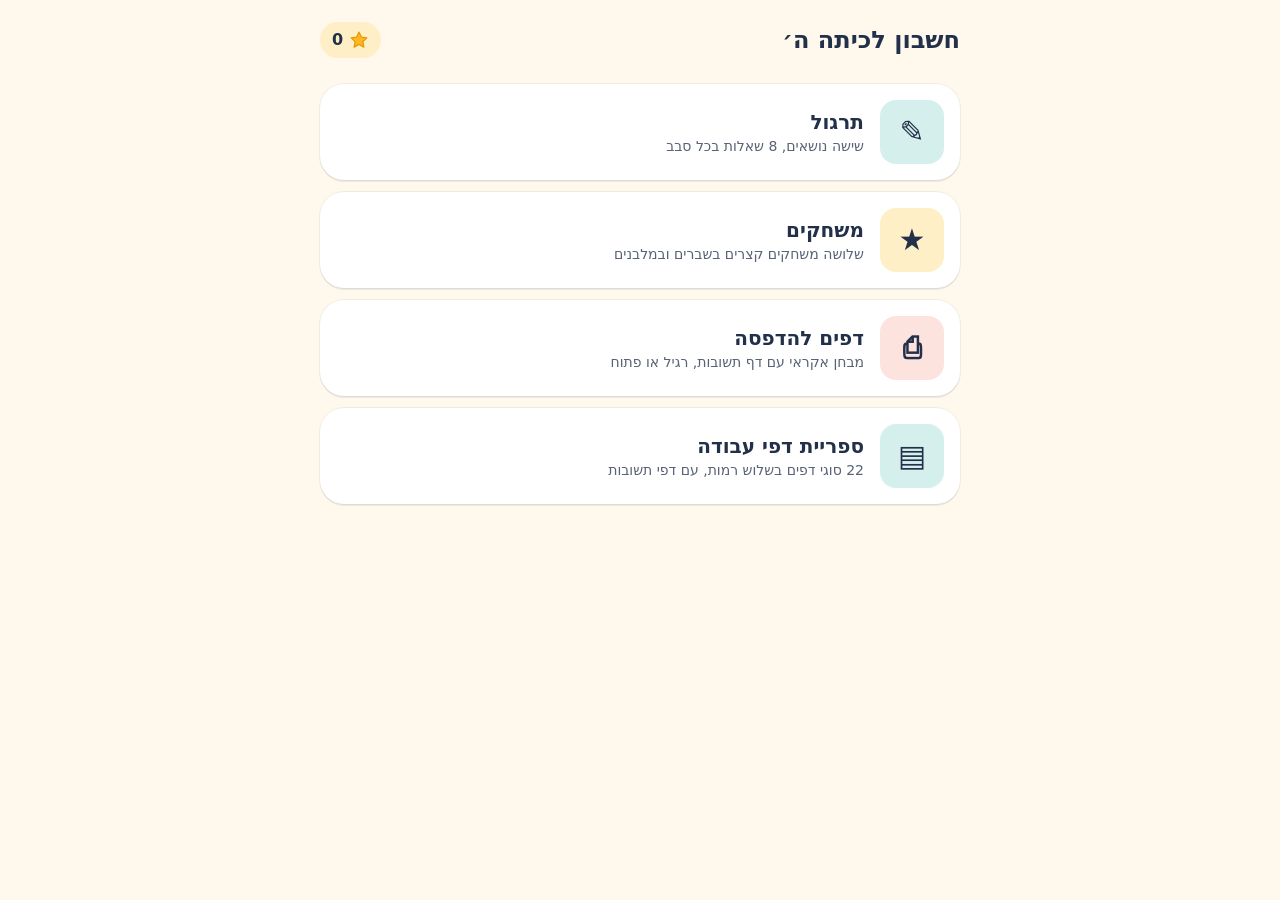
==== commit cef82667: "Worksheet library: 22 sheet types x 3 levels, shareable links, verified keys New #/library page (lin" ====
--- a/index.html
+++ b/index.html
@@ -16,7 +16,7 @@
 `+c[r].replace(` at new `,` at `);return e.displayName&&u.includes(`<anonymous>`)&&(u=u.replace(`<anonymous>`,e.displayName)),u}while(1<=r&&0<=i);break}}}finally{le=!1,Error.prepareStackTrace=n}return(n=e?e.displayName||e.name:``)?ce(n):``}function de(e,t){switch(e.tag){case 26:case 27:case 5:return ce(e.type);case 16:return ce(`Lazy`);case 13:return e.child!==t&&t!==null?ce(`Suspense Fallback`):ce(`Suspense`);case 19:return ce(`SuspenseList`);case 0:case 15:return ue(e.type,!1);case 11:return ue(e.type.render,!1);case 1:return ue(e.type,!0);case 31:return ce(`Activity`);default:return``}}function fe(e){try{var t=``,n=null;do t+=de(e,n),n=e,e=e.return;while(e);return t}catch(e){return`
 Error generating stack: `+e.message+`
 `+e.stack}}var pe=Object.prototype.hasOwnProperty,me=t.unstable_scheduleCallback,he=t.unstable_cancelCallback,ge=t.unstable_shouldYield,_e=t.unstable_requestPaint,ve=t.unstable_now,ye=t.unstable_getCurrentPriorityLevel,be=t.unstable_ImmediatePriority,xe=t.unstable_UserBlockingPriority,Se=t.unstable_NormalPriority,Ce=t.unstable_LowPriority,we=t.unstable_IdlePriority,Te=t.log,Ee=t.unstable_setDisableYieldValue,De=null,Oe=null;function ke(e){if(typeof Te==`function`&&Ee(e),Oe&&typeof Oe.setStrictMode==`function`)try{Oe.setStrictMode(De,e)}catch{}}var Ae=Math.clz32?Math.clz32:Ne,je=Math.log,Me=Math.LN2;function Ne(e){return e>>>=0,e===0?32:31-(je(e)/Me|0)|0}var Pe=256,Fe=262144,Ie=4194304;function Le(e){var t=e&42;if(t!==0)return t;switch(e&-e){case 1:return 1;case 2:return 2;case 4:return 4;case 8:return 8;case 16:return 16;case 32:return 32;case 64:return 64;case 128:return 128;case 256:case 512:case 1024:case 2048:case 4096:case 8192:case 16384:case 32768:case 65536:case 131072:return e&261888;case 262144:case 524288:case 1048576:case 2097152:return e&3932160;case 4194304:case 8388608:case 16777216:case 33554432:return e&62914560;case 67108864:return 67108864;case 134217728:return 134217728;case 268435456:return 268435456;case 536870912:return 536870912;case 1073741824:return 0;default:return e}}function Re(e,t,n){var r=e.pendingLanes;if(r===0)return 0;var i=0,a=e.suspendedLanes,o=e.pingedLanes;e=e.warmLanes;var s=r&134217727;return s===0?(s=r&~a,s===0?o===0?n||(n=r&~e,n!==0&&(i=Le(n))):i=Le(o):i=Le(s)):(r=s&~a,r===0?(o&=s,o===0?n||(n=s&~e,n!==0&&(i=Le(n))):i=Le(o)):i=Le(r)),i===0?0:t!==0&&t!==i&&(t&a)===0&&(a=i&-i,n=t&-t,a>=n||a===32&&n&4194048)?t:i}function K(e,t){return(e.pendingLanes&~(e.suspendedLanes&~e.pingedLanes)&t)===0}function ze(e,t){switch(e){case 1:case 2:case 4:case 8:case 64:return t+250;case 16:case 32:case 128:case 256:case 512:case 1024:case 2048:case 4096:case 8192:case 16384:case 32768:case 65536:case 131072:case 262144:case 524288:case 1048576:case 2097152:return t+5e3;case 4194304:case 8388608:case 16777216:case 33554432:return-1;case 67108864:case 134217728:case 268435456:case 536870912:case 1073741824:return-1;default:return-1}}function Be(){var e=Ie;return Ie<<=1,!(Ie&62914560)&&(Ie=4194304),e}function Ve(e){for(var t=[],n=0;31>n;n++)t.push(e);return t}function He(e,t){e.pendingLanes|=t,t!==268435456&&(e.suspendedLanes=0,e.pingedLanes=0,e.warmLanes=0)}function Ue(e,t,n,r,i,a){var o=e.pendingLanes;e.pendingLanes=n,e.suspendedLanes=0,e.pingedLanes=0,e.warmLanes=0,e.expiredLanes&=n,e.entangledLanes&=n,e.errorRecoveryDisabledLanes&=n,e.shellSuspendCounter=0;var s=e.entanglements,c=e.expirationTimes,l=e.hiddenUpdates;for(n=o&~n;0<n;){var u=31-Ae(n),d=1<<u;s[u]=0,c[u]=-1;var f=l[u];if(f!==null)for(l[u]=null,u=0;u<f.length;u++){var p=f[u];p!==null&&(p.lane&=-536870913)}n&=~d}r!==0&&We(e,r,0),a!==0&&i===0&&e.tag!==0&&(e.suspendedLanes|=a&~(o&~t))}function We(e,t,n){e.pendingLanes|=t,e.suspendedLanes&=~t;var r=31-Ae(t);e.entangledLanes|=t,e.entanglements[r]=e.entanglements[r]|1073741824|n&261930}function Ge(e,t){var n=e.entangledLanes|=t;for(e=e.entanglements;n;){var r=31-Ae(n),i=1<<r;i&t|e[r]&t&&(e[r]|=t),n&=~i}}function Ke(e,t){var n=t&-t;return n=n&42?1:qe(n),(n&(e.suspendedLanes|t))===0?n:0}function qe(e){switch(e){case 2:e=1;break;case 8:e=4;break;case 32:e=16;break;case 256:case 512:case 1024:case 2048:case 4096:case 8192:case 16384:case 32768:case 65536:case 131072:case 262144:case 524288:case 1048576:case 2097152:case 4194304:case 8388608:case 16777216:case 33554432:e=128;break;case 268435456:e=134217728;break;default:e=0}return e}function Je(e){return e&=-e,2<e?8<e?e&134217727?32:268435456:8:2}function Ye(){var e=L.p;return e===0?(e=window.event,e===void 0?32:hp(e.type)):e}function Xe(e,t){var n=L.p;try{return L.p=e,t()}finally{L.p=n}}var Ze=Math.random().toString(36).slice(2),Qe=`__reactFiber$`+Ze,$e=`__reactProps$`+Ze,et=`__reactContainer$`+Ze,tt=`__reactEvents$`+Ze,nt=`__reactListeners$`+Ze,rt=`__reactHandles$`+Ze,it=`__reactResources$`+Ze,at=`__reactMarker$`+Ze;function ot(e){delete e[Qe],delete e[$e],delete e[tt],delete e[nt],delete e[rt]}function st(e){var t=e[Qe];if(t)return t;for(var n=e.parentNode;n;){if(t=n[et]||n[Qe]){if(n=t.alternate,t.child!==null||n!==null&&n.child!==null)for(e=mf(e);e!==null;){if(n=e[Qe])return n;e=mf(e)}return t}e=n,n=e.parentNode}return null}function ct(e){if(e=e[Qe]||e[et]){var t=e.tag;if(t===5||t===6||t===13||t===31||t===26||t===27||t===3)return e}return null}function lt(e){var t=e.tag;if(t===5||t===26||t===27||t===6)return e.stateNode;throw Error(i(33))}function ut(e){var t=e[it];return t||=e[it]={hoistableStyles:new Map,hoistableScripts:new Map},t}function dt(e){e[at]=!0}var ft=new Set,pt={};function mt(e,t){ht(e,t),ht(e+`Capture`,t)}function ht(e,t){for(pt[e]=t,e=0;e<t.length;e++)ft.add(t[e])}var gt=RegExp(`^[:A-Z_a-z\\u00C0-\\u00D6\\u00D8-\\u00F6\\u00F8-\\u02FF\\u0370-\\u037D\\u037F-\\u1FFF\\u200C-\\u200D\\u2070-\\u218F\\u2C00-\\u2FEF\\u3001-\\uD7FF\\uF900-\\uFDCF\\uFDF0-\\uFFFD][:A-Z_a-z\\u00C0-\\u00D6\\u00D8-\\u00F6\\u00F8-\\u02FF\\u0370-\\u037D\\u037F-\\u1FFF\\u200C-\\u200D\\u2070-\\u218F\\u2C00-\\u2FEF\\u3001-\\uD7FF\\uF900-\\uFDCF\\uFDF0-\\uFFFD\\-.0-9\\u00B7\\u0300-\\u036F\\u203F-\\u2040]*$`),_t={},vt={};function yt(e){return pe.call(vt,e)?!0:pe.call(_t,e)?!1:gt.test(e)?vt[e]=!0:(_t[e]=!0,!1)}function bt(e,t,n){if(yt(t))if(n===null)e.removeAttribute(t);else{switch(typeof n){case`undefined`:case`function`:case`symbol`:e.removeAttribute(t);return;case`boolean`:var r=t.toLowerCase().slice(0,5);if(r!==`data-`&&r!==`aria-`){e.removeAttribute(t);return}}e.setAttribute(t,``+n)}}function xt(e,t,n){if(n===null)e.removeAttribute(t);else{switch(typeof n){case`undefined`:case`function`:case`symbol`:case`boolean`:e.removeAttribute(t);return}e.setAttribute(t,``+n)}}function St(e,t,n,r){if(r===null)e.removeAttribute(n);else{switch(typeof r){case`undefined`:case`function`:case`symbol`:case`boolean`:e.removeAttribute(n);return}e.setAttributeNS(t,n,``+r)}}function Ct(e){switch(typeof e){case`bigint`:case`boolean`:case`number`:case`string`:case`undefined`:return e;case`object`:return e;default:return``}}function wt(e){var t=e.type;return(e=e.nodeName)&&e.toLowerCase()===`input`&&(t===`checkbox`||t===`radio`)}function Tt(e,t,n){var r=Object.getOwnPropertyDescriptor(e.constructor.prototype,t);if(!e.hasOwnProperty(t)&&r!==void 0&&typeof r.get==`function`&&typeof r.set==`function`){var i=r.get,a=r.set;return Object.defineProperty(e,t,{configurable:!0,get:function(){return i.call(this)},set:function(e){n=``+e,a.call(this,e)}}),Object.defineProperty(e,t,{enumerable:r.enumerable}),{getValue:function(){return n},setValue:function(e){n=``+e},stopTracking:function(){e._valueTracker=null,delete e[t]}}}}function Et(e){if(!e._valueTracker){var t=wt(e)?`checked`:`value`;e._valueTracker=Tt(e,t,``+e[t])}}function q(e){if(!e)return!1;var t=e._valueTracker;if(!t)return!0;var n=t.getValue(),r=``;return e&&(r=wt(e)?e.checked?`true`:`false`:e.value),e=r,e===n?!1:(t.setValue(e),!0)}function Dt(e){if(e||=typeof document<`u`?document:void 0,e===void 0)return null;try{return e.activeElement||e.body}catch{return e.body}}var Ot=/[\n"\\]/g;function kt(e){return e.replace(Ot,function(e){return`\\`+e.charCodeAt(0).toString(16)+` `})}function At(e,t,n,r,i,a,o,s){e.name=``,o!=null&&typeof o!=`function`&&typeof o!=`symbol`&&typeof o!=`boolean`?e.type=o:e.removeAttribute(`type`),t==null?o!==`submit`&&o!==`reset`||e.removeAttribute(`value`):o===`number`?(t===0&&e.value===``||e.value!=t)&&(e.value=``+Ct(t)):e.value!==``+Ct(t)&&(e.value=``+Ct(t)),t==null?n==null?r!=null&&e.removeAttribute(`value`):Mt(e,o,Ct(n)):Mt(e,o,Ct(t)),i==null&&a!=null&&(e.defaultChecked=!!a),i!=null&&(e.checked=i&&typeof i!=`function`&&typeof i!=`symbol`),s!=null&&typeof s!=`function`&&typeof s!=`symbol`&&typeof s!=`boolean`?e.name=``+Ct(s):e.removeAttribute(`name`)}function jt(e,t,n,r,i,a,o,s){if(a!=null&&typeof a!=`function`&&typeof a!=`symbol`&&typeof a!=`boolean`&&(e.type=a),t!=null||n!=null){if(!(a!==`submit`&&a!==`reset`||t!=null)){Et(e);return}n=n==null?``:``+Ct(n),t=t==null?n:``+Ct(t),s||t===e.value||(e.value=t),e.defaultValue=t}r??=i,r=typeof r!=`function`&&typeof r!=`symbol`&&!!r,e.checked=s?e.checked:!!r,e.defaultChecked=!!r,o!=null&&typeof o!=`function`&&typeof o!=`symbol`&&typeof o!=`boolean`&&(e.name=o),Et(e)}function Mt(e,t,n){t===`number`&&Dt(e.ownerDocument)===e||e.defaultValue===``+n||(e.defaultValue=``+n)}function Nt(e,t,n,r){if(e=e.options,t){t={};for(var i=0;i<n.length;i++)t[`$`+n[i]]=!0;for(n=0;n<e.length;n++)i=t.hasOwnProperty(`$`+e[n].value),e[n].selected!==i&&(e[n].selected=i),i&&r&&(e[n].defaultSelected=!0)}else{for(n=``+Ct(n),t=null,i=0;i<e.length;i++){if(e[i].value===n){e[i].selected=!0,r&&(e[i].defaultSelected=!0);return}t!==null||e[i].disabled||(t=e[i])}t!==null&&(t.selected=!0)}}function Pt(e,t,n){if(t!=null&&(t=``+Ct(t),t!==e.value&&(e.value=t),n==null)){e.defaultValue!==t&&(e.defaultValue=t);return}e.defaultValue=n==null?``:``+Ct(n)}function Ft(e,t,n,r){if(t==null){if(r!=null){if(n!=null)throw Error(i(92));if(F(r)){if(1<r.length)throw Error(i(93));r=r[0]}n=r}n??=``,t=n}n=Ct(t),e.defaultValue=n,r=e.textContent,r===n&&r!==``&&r!==null&&(e.value=r),Et(e)}function It(e,t){if(t){var n=e.firstChild;if(n&&n===e.lastChild&&n.nodeType===3){n.nodeValue=t;return}}e.textContent=t}var Lt=new Set(`animationIterationCount aspectRatio borderImageOutset borderImageSlice borderImageWidth boxFlex boxFlexGroup boxOrdinalGroup columnCount columns flex flexGrow flexPositive flexShrink flexNegative flexOrder gridArea gridRow gridRowEnd gridRowSpan gridRowStart gridColumn gridColumnEnd gridColumnSpan gridColumnStart fontWeight lineClamp lineHeight opacity order orphans scale tabSize widows zIndex zoom fillOpacity floodOpacity stopOpacity strokeDasharray strokeDashoffset strokeMiterlimit strokeOpacity strokeWidth MozAnimationIterationCount MozBoxFlex MozBoxFlexGroup MozLineClamp msAnimationIterationCount msFlex msZoom msFlexGrow msFlexNegative msFlexOrder msFlexPositive msFlexShrink msGridColumn msGridColumnSpan msGridRow msGridRowSpan WebkitAnimationIterationCount WebkitBoxFlex WebKitBoxFlexGroup WebkitBoxOrdinalGroup WebkitColumnCount WebkitColumns WebkitFlex WebkitFlexGrow WebkitFlexPositive WebkitFlexShrink WebkitLineClamp`.split(` `));function Rt(e,t,n){var r=t.indexOf(`--`)===0;n==null||typeof n==`boolean`||n===``?r?e.setProperty(t,``):t===`float`?e.cssFloat=``:e[t]=``:r?e.setProperty(t,n):typeof n!=`number`||n===0||Lt.has(t)?t===`float`?e.cssFloat=n:e[t]=(``+n).trim():e[t]=n+`px`}function zt(e,t,n){if(t!=null&&typeof t!=`object`)throw Error(i(62));if(e=e.style,n!=null){for(var r in n)!n.hasOwnProperty(r)||t!=null&&t.hasOwnProperty(r)||(r.indexOf(`--`)===0?e.setProperty(r,``):r===`float`?e.cssFloat=``:e[r]=``);for(var a in t)r=t[a],t.hasOwnProperty(a)&&n[a]!==r&&Rt(e,a,r)}else for(var o in t)t.hasOwnProperty(o)&&Rt(e,o,t[o])}function Bt(e){if(e.indexOf(`-`)===-1)return!1;switch(e){case`annotation-xml`:case`color-profile`:case`font-face`:case`font-face-src`:case`font-face-uri`:case`font-face-format`:case`font-face-name`:case`missing-glyph`:return!1;default:return!0}}var Vt=new Map([[`acceptCharset`,`accept-charset`],[`htmlFor`,`for`],[`httpEquiv`,`http-equiv`],[`crossOrigin`,`crossorigin`],[`accentHeight`,`accent-height`],[`alignmentBaseline`,`alignment-baseline`],[`arabicForm`,`arabic-form`],[`baselineShift`,`baseline-shift`],[`capHeight`,`cap-height`],[`clipPath`,`clip-path`],[`clipRule`,`clip-rule`],[`colorInterpolation`,`color-interpolation`],[`colorInterpolationFilters`,`color-interpolation-filters`],[`colorProfile`,`color-profile`],[`colorRendering`,`color-rendering`],[`dominantBaseline`,`dominant-baseline`],[`enableBackground`,`enable-background`],[`fillOpacity`,`fill-opacity`],[`fillRule`,`fill-rule`],[`floodColor`,`flood-color`],[`floodOpacity`,`flood-opacity`],[`fontFamily`,`font-family`],[`fontSize`,`font-size`],[`fontSizeAdjust`,`font-size-adjust`],[`fontStretch`,`font-stretch`],[`fontStyle`,`font-style`],[`fontVariant`,`font-variant`],[`fontWeight`,`font-weight`],[`glyphName`,`glyph-name`],[`glyphOrientationHorizontal`,`glyph-orientation-horizontal`],[`glyphOrientationVertical`,`glyph-orientation-vertical`],[`horizAdvX`,`horiz-adv-x`],[`horizOriginX`,`horiz-origin-x`],[`imageRendering`,`image-rendering`],[`letterSpacing`,`letter-spacing`],[`lightingColor`,`lighting-color`],[`markerEnd`,`marker-end`],[`markerMid`,`marker-mid`],[`markerStart`,`marker-start`],[`overlinePosition`,`overline-position`],[`overlineThickness`,`overline-thickness`],[`paintOrder`,`paint-order`],[`panose-1`,`panose-1`],[`pointerEvents`,`pointer-events`],[`renderingIntent`,`rendering-intent`],[`shapeRendering`,`shape-rendering`],[`stopColor`,`stop-color`],[`stopOpacity`,`stop-opacity`],[`strikethroughPosition`,`strikethrough-position`],[`strikethroughThickness`,`strikethrough-thickness`],[`strokeDasharray`,`stroke-dasharray`],[`strokeDashoffset`,`stroke-dashoffset`],[`strokeLinecap`,`stroke-linecap`],[`strokeLinejoin`,`stroke-linejoin`],[`strokeMiterlimit`,`stroke-miterlimit`],[`strokeOpacity`,`stroke-opacity`],[`strokeWidth`,`stroke-width`],[`textAnchor`,`text-anchor`],[`textDecoration`,`text-decoration`],[`textRendering`,`text-rendering`],[`transformOrigin`,`transform-origin`],[`underlinePosition`,`underline-position`],[`underlineThickness`,`underline-thickness`],[`unicodeBidi`,`unicode-bidi`],[`unicodeRange`,`unicode-range`],[`unitsPerEm`,`units-per-em`],[`vAlphabetic`,`v-alphabetic`],[`vHanging`,`v-hanging`],[`vIdeographic`,`v-ideographic`],[`vMathematical`,`v-mathematical`],[`vectorEffect`,`vector-effect`],[`vertAdvY`,`vert-adv-y`],[`vertOriginX`,`vert-origin-x`],[`vertOriginY`,`vert-origin-y`],[`wordSpacing`,`word-spacing`],[`writingMode`,`writing-mode`],[`xmlnsXlink`,`xmlns:xlink`],[`xHeight`,`x-height`]]),Ht=/^[\u0000-\u001F ]*j[\r\n\t]*a[\r\n\t]*v[\r\n\t]*a[\r\n\t]*s[\r\n\t]*c[\r\n\t]*r[\r\n\t]*i[\r\n\t]*p[\r\n\t]*t[\r\n\t]*:/i;function Ut(e){return Ht.test(``+e)?`javascript:throw new Error('React has blocked a javascript: URL as a security precaution.')`:e}function Wt(){}var Gt=null;function Kt(e){return e=e.target||e.srcElement||window,e.correspondingUseElement&&(e=e.correspondingUseElement),e.nodeType===3?e.parentNode:e}var qt=null,Jt=null;function Yt(e){var t=ct(e);if(t&&(e=t.stateNode)){var n=e[$e]||null;a:switch(e=t.stateNode,t.type){case`input`:if(At(e,n.value,n.defaultValue,n.defaultValue,n.checked,n.defaultChecked,n.type,n.name),t=n.name,n.type===`radio`&&t!=null){for(n=e;n.parentNode;)n=n.parentNode;for(n=n.querySelectorAll(`input[name="`+kt(``+t)+`"][type="radio"]`),t=0;t<n.length;t++){var r=n[t];if(r!==e&&r.form===e.form){var a=r[$e]||null;if(!a)throw Error(i(90));At(r,a.value,a.defaultValue,a.defaultValue,a.checked,a.defaultChecked,a.type,a.name)}}for(t=0;t<n.length;t++)r=n[t],r.form===e.form&&q(r)}break a;case`textarea`:Pt(e,n.value,n.defaultValue);break a;case`select`:t=n.value,t!=null&&Nt(e,!!n.multiple,t,!1)}}}var Xt=!1;function Zt(e,t,n){if(Xt)return e(t,n);Xt=!0;try{return e(t)}finally{if(Xt=!1,(qt!==null||Jt!==null)&&(bu(),qt&&(t=qt,e=Jt,Jt=qt=null,Yt(t),e)))for(t=0;t<e.length;t++)Yt(e[t])}}function Qt(e,t){var n=e.stateNode;if(n===null)return null;var r=n[$e]||null;if(r===null)return null;n=r[t];a:switch(t){case`onClick`:case`onClickCapture`:case`onDoubleClick`:case`onDoubleClickCapture`:case`onMouseDown`:case`onMouseDownCapture`:case`onMouseMove`:case`onMouseMoveCapture`:case`onMouseUp`:case`onMouseUpCapture`:case`onMouseEnter`:(r=!r.disabled)||(e=e.type,r=!(e===`button`||e===`input`||e===`select`||e===`textarea`)),e=!r;break a;default:e=!1}if(e)return null;if(n&&typeof n!=`function`)throw Error(i(231,t,typeof n));return n}var $t=!(typeof window>`u`||window.document===void 0||window.document.createElement===void 0),en=!1;if($t)try{var tn={};Object.defineProperty(tn,"passive",{get:function(){en=!0}}),window.addEventListener(`test`,tn,tn),window.removeEventListener(`test`,tn,tn)}catch{en=!1}var nn=null,rn=null,an=null;function on(){if(an)return an;var e,t=rn,n=t.length,r,i=`value`in nn?nn.value:nn.textContent,a=i.length;for(e=0;e<n&&t[e]===i[e];e++);var o=n-e;for(r=1;r<=o&&t[n-r]===i[a-r];r++);return an=i.slice(e,1<r?1-r:void 0)}function sn(e){var t=e.keyCode;return`charCode`in e?(e=e.charCode,e===0&&t===13&&(e=13)):e=t,e===10&&(e=13),32<=e||e===13?e:0}function cn(){return!0}function ln(){return!1}function un(e){function t(t,n,r,i,a){for(var o in this._reactName=t,this._targetInst=r,this.type=n,this.nativeEvent=i,this.target=a,this.currentTarget=null,e)e.hasOwnProperty(o)&&(t=e[o],this[o]=t?t(i):i[o]);return this.isDefaultPrevented=(i.defaultPrevented==null?!1===i.returnValue:i.defaultPrevented)?cn:ln,this.isPropagationStopped=ln,this}return p(t.prototype,{preventDefault:function(){this.defaultPrevented=!0;var e=this.nativeEvent;e&&(e.preventDefault?e.preventDefault():typeof e.returnValue!=`unknown`&&(e.returnValue=!1),this.isDefaultPrevented=cn)},stopPropagation:function(){var e=this.nativeEvent;e&&(e.stopPropagation?e.stopPropagation():typeof e.cancelBubble!=`unknown`&&(e.cancelBubble=!0),this.isPropagationStopped=cn)},persist:function(){},isPersistent:cn}),t}var dn={eventPhase:0,bubbles:0,cancelable:0,timeStamp:function(e){return e.timeStamp||Date.now()},defaultPrevented:0,isTrusted:0},fn=un(dn),pn=p({},dn,{view:0,detail:0}),mn=un(pn),hn,gn,_n,vn=p({},pn,{screenX:0,screenY:0,clientX:0,clientY:0,pageX:0,pageY:0,ctrlKey:0,shiftKey:0,altKey:0,metaKey:0,getModifierState:kn,button:0,buttons:0,relatedTarget:function(e){return e.relatedTarget===void 0?e.fromElement===e.srcElement?e.toElement:e.fromElement:e.relatedTarget},movementX:function(e){return`movementX`in e?e.movementX:(e!==_n&&(_n&&e.type===`mousemove`?(hn=e.screenX-_n.screenX,gn=e.screenY-_n.screenY):gn=hn=0,_n=e),hn)},movementY:function(e){return`movementY`in e?e.movementY:gn}}),yn=un(vn),bn=un(p({},vn,{dataTransfer:0})),xn=un(p({},pn,{relatedTarget:0})),Sn=un(p({},dn,{animationName:0,elapsedTime:0,pseudoElement:0})),Cn=un(p({},dn,{clipboardData:function(e){return`clipboardData`in e?e.clipboardData:window.clipboardData}})),wn=un(p({},dn,{data:0})),Tn={Esc:`Escape`,Spacebar:` `,Left:`ArrowLeft`,Up:`ArrowUp`,Right:`ArrowRight`,Down:`ArrowDown`,Del:`Delete`,Win:`OS`,Menu:`ContextMenu`,Apps:`ContextMenu`,Scroll:`ScrollLock`,MozPrintableKey:`Unidentified`},En={8:`Backspace`,9:`Tab`,12:`Clear`,13:`Enter`,16:`Shift`,17:`Control`,18:`Alt`,19:`Pause`,20:`CapsLock`,27:`Escape`,32:` `,33:`PageUp`,34:`PageDown`,35:`End`,36:`Home`,37:`ArrowLeft`,38:`ArrowUp`,39:`ArrowRight`,40:`ArrowDown`,45:`Insert`,46:`Delete`,112:`F1`,113:`F2`,114:`F3`,115:`F4`,116:`F5`,117:`F6`,118:`F7`,119:`F8`,120:`F9`,121:`F10`,122:`F11`,123:`F12`,144:`NumLock`,145:`ScrollLock`,224:`Meta`},Dn={Alt:`altKey`,Control:`ctrlKey`,Meta:`metaKey`,Shift:`shiftKey`};function On(e){var t=this.nativeEvent;return t.getModifierState?t.getModifierState(e):(e=Dn[e])?!!t[e]:!1}function kn(){return On}var An=un(p({},pn,{key:function(e){if(e.key){var t=Tn[e.key]||e.key;if(t!==`Unidentified`)return t}return e.type===`keypress`?(e=sn(e),e===13?`Enter`:String.fromCharCode(e)):e.type===`keydown`||e.type===`keyup`?En[e.keyCode]||`Unidentified`:``},code:0,location:0,ctrlKey:0,shiftKey:0,altKey:0,metaKey:0,repeat:0,locale:0,getModifierState:kn,charCode:function(e){return e.type===`keypress`?sn(e):0},keyCode:function(e){return e.type===`keydown`||e.type===`keyup`?e.keyCode:0},which:function(e){return e.type===`keypress`?sn(e):e.type===`keydown`||e.type===`keyup`?e.keyCode:0}})),jn=un(p({},vn,{pointerId:0,width:0,height:0,pressure:0,tangentialPressure:0,tiltX:0,tiltY:0,twist:0,pointerType:0,isPrimary:0})),Mn=un(p({},pn,{touches:0,targetTouches:0,changedTouches:0,altKey:0,metaKey:0,ctrlKey:0,shiftKey:0,getModifierState:kn})),Nn=un(p({},dn,{propertyName:0,elapsedTime:0,pseudoElement:0})),Pn=un(p({},vn,{deltaX:function(e){return`deltaX`in e?e.deltaX:`wheelDeltaX`in e?-e.wheelDeltaX:0},deltaY:function(e){return`deltaY`in e?e.deltaY:`wheelDeltaY`in e?-e.wheelDeltaY:`wheelDelta`in e?-e.wheelDelta:0},deltaZ:0,deltaMode:0})),Fn=un(p({},dn,{newState:0,oldState:0})),In=[9,13,27,32],Ln=$t&&`CompositionEvent`in window,Rn=null;$t&&`documentMode`in document&&(Rn=document.documentMode);var zn=$t&&`TextEvent`in window&&!Rn,Bn=$t&&(!Ln||Rn&&8<Rn&&11>=Rn),Vn=` `,Hn=!1;function Un(e,t){switch(e){case`keyup`:return In.indexOf(t.keyCode)!==-1;case`keydown`:return t.keyCode!==229;case`keypress`:case`mousedown`:case`focusout`:return!0;default:return!1}}function Wn(e){return e=e.detail,typeof e==`object`&&`data`in e?e.data:null}var Gn=!1;function Kn(e,t){switch(e){case`compositionend`:return Wn(t);case`keypress`:return t.which===32?(Hn=!0,Vn):null;case`textInput`:return e=t.data,e===Vn&&Hn?null:e;default:return null}}function qn(e,t){if(Gn)return e===`compositionend`||!Ln&&Un(e,t)?(e=on(),an=rn=nn=null,Gn=!1,e):null;switch(e){case`paste`:return null;case`keypress`:if(!(t.ctrlKey||t.altKey||t.metaKey)||t.ctrlKey&&t.altKey){if(t.char&&1<t.char.length)return t.char;if(t.which)return String.fromCharCode(t.which)}return null;case`compositionend`:return Bn&&t.locale!==`ko`?null:t.data;default:return null}}var Jn={color:!0,date:!0,datetime:!0,"datetime-local":!0,email:!0,month:!0,number:!0,password:!0,range:!0,search:!0,tel:!0,text:!0,time:!0,url:!0,week:!0};function Yn(e){var t=e&&e.nodeName&&e.nodeName.toLowerCase();return t===`input`?!!Jn[e.type]:t===`textarea`}function Xn(e,t,n,r){qt?Jt?Jt.push(r):Jt=[r]:qt=r,t=Od(t,`onChange`),0<t.length&&(n=new fn(`onChange`,`change`,null,n,r),e.push({event:n,listeners:t}))}var Zn=null,Qn=null;function $n(e){bd(e,0)}function er(e){if(q(lt(e)))return e}function tr(e,t){if(e===`change`)return t}var nr=!1;if($t){var rr;if($t){var ir=`oninput`in document;if(!ir){var ar=document.createElement(`div`);ar.setAttribute(`oninput`,`return;`),ir=typeof ar.oninput==`function`}rr=ir}else rr=!1;nr=rr&&(!document.documentMode||9<document.documentMode)}function or(){Zn&&(Zn.detachEvent(`onpropertychange`,sr),Qn=Zn=null)}function sr(e){if(e.propertyName===`value`&&er(Qn)){var t=[];Xn(t,Qn,e,Kt(e)),Zt($n,t)}}function cr(e,t,n){e===`focusin`?(or(),Zn=t,Qn=n,Zn.attachEvent(`onpropertychange`,sr)):e===`focusout`&&or()}function lr(e){if(e===`selectionchange`||e===`keyup`||e===`keydown`)return er(Qn)}function ur(e,t){if(e===`click`)return er(t)}function dr(e,t){if(e===`input`||e===`change`)return er(t)}function fr(e,t){return e===t&&(e!==0||1/e==1/t)||e!==e&&t!==t}var pr=typeof Object.is==`function`?Object.is:fr;function mr(e,t){if(pr(e,t))return!0;if(typeof e!=`object`||!e||typeof t!=`object`||!t)return!1;var n=Object.keys(e),r=Object.keys(t);if(n.length!==r.length)return!1;for(r=0;r<n.length;r++){var i=n[r];if(!pe.call(t,i)||!pr(e[i],t[i]))return!1}return!0}function hr(e){for(;e&&e.firstChild;)e=e.firstChild;return e}function gr(e,t){var n=hr(e);e=0;for(var r;n;){if(n.nodeType===3){if(r=e+n.textContent.length,e<=t&&r>=t)return{node:n,offset:t-e};e=r}a:{for(;n;){if(n.nextSibling){n=n.nextSibling;break a}n=n.parentNode}n=void 0}n=hr(n)}}function _r(e,t){return e&&t?e===t?!0:e&&e.nodeType===3?!1:t&&t.nodeType===3?_r(e,t.parentNode):`contains`in e?e.contains(t):e.compareDocumentPosition?!!(e.compareDocumentPosition(t)&16):!1:!1}function vr(e){e=e!=null&&e.ownerDocument!=null&&e.ownerDocument.defaultView!=null?e.ownerDocument.defaultView:window;for(var t=Dt(e.document);t instanceof e.HTMLIFrameElement;){try{var n=typeof t.contentWindow.location.href==`string`}catch{n=!1}if(n)e=t.contentWindow;else break;t=Dt(e.document)}return t}function yr(e){var t=e&&e.nodeName&&e.nodeName.toLowerCase();return t&&(t===`input`&&(e.type===`text`||e.type===`search`||e.type===`tel`||e.type===`url`||e.type===`password`)||t===`textarea`||e.contentEditable===`true`)}var br=$t&&`documentMode`in document&&11>=document.documentMode,xr=null,Sr=null,Cr=null,wr=!1;function Tr(e,t,n){var r=n.window===n?n.document:n.nodeType===9?n:n.ownerDocument;wr||xr==null||xr!==Dt(r)||(r=xr,`selectionStart`in r&&yr(r)?r={start:r.selectionStart,end:r.selectionEnd}:(r=(r.ownerDocument&&r.ownerDocument.defaultView||window).getSelection(),r={anchorNode:r.anchorNode,anchorOffset:r.anchorOffset,focusNode:r.focusNode,focusOffset:r.focusOffset}),Cr&&mr(Cr,r)||(Cr=r,r=Od(Sr,`onSelect`),0<r.length&&(t=new fn(`onSelect`,`select`,null,t,n),e.push({event:t,listeners:r}),t.target=xr)))}function Er(e,t){var n={};return n[e.toLowerCase()]=t.toLowerCase(),n[`Webkit`+e]=`webkit`+t,n[`Moz`+e]=`moz`+t,n}var Dr={animationend:Er(`Animation`,`AnimationEnd`),animationiteration:Er(`Animation`,`AnimationIteration`),animationstart:Er(`Animation`,`AnimationStart`),transitionrun:Er(`Transition`,`TransitionRun`),transitionstart:Er(`Transition`,`TransitionStart`),transitioncancel:Er(`Transition`,`TransitionCancel`),transitionend:Er(`Transition`,`TransitionEnd`)},Or={},kr={};$t&&(kr=document.createElement(`div`).style,`AnimationEvent`in window||(delete Dr.animationend.animation,delete Dr.animationiteration.animation,delete Dr.animationstart.animation),`TransitionEvent`in window||delete Dr.transitionend.transition);function Ar(e){if(Or[e])return Or[e];if(!Dr[e])return e;var t=Dr[e],n;for(n in t)if(t.hasOwnProperty(n)&&n in kr)return Or[e]=t[n];return e}var jr=Ar(`animationend`),Mr=Ar(`animationiteration`),Nr=Ar(`animationstart`),Pr=Ar(`transitionrun`),Fr=Ar(`transitionstart`),Ir=Ar(`transitioncancel`),Lr=Ar(`transitionend`),Rr=new Map,zr=`abort auxClick beforeToggle cancel canPlay canPlayThrough click close contextMenu copy cut drag dragEnd dragEnter dragExit dragLeave dragOver dragStart drop durationChange emptied encrypted ended error gotPointerCapture input invalid keyDown keyPress keyUp load loadedData loadedMetadata loadStart lostPointerCapture mouseDown mouseMove mouseOut mouseOver mouseUp paste pause play playing pointerCancel pointerDown pointerMove pointerOut pointerOver pointerUp progress rateChange reset resize seeked seeking stalled submit suspend timeUpdate touchCancel touchEnd touchStart volumeChange scroll toggle touchMove waiting wheel`.split(` `);zr.push(`scrollEnd`);function Br(e,t){Rr.set(e,t),mt(t,[e])}var Vr=typeof reportError==`function`?reportError:function(e){if(typeof window==`object`&&typeof window.ErrorEvent==`function`){var t=new window.ErrorEvent(`error`,{bubbles:!0,cancelable:!0,message:typeof e==`object`&&e&&typeof e.message==`string`?String(e.message):String(e),error:e});if(!window.dispatchEvent(t))return}else if(typeof process==`object`&&typeof process.emit==`function`){process.emit(`uncaughtException`,e);return}console.error(e)},Hr=[],Ur=0,Wr=0;function Gr(){for(var e=Ur,t=Wr=Ur=0;t<e;){var n=Hr[t];Hr[t++]=null;var r=Hr[t];Hr[t++]=null;var i=Hr[t];Hr[t++]=null;var a=Hr[t];if(Hr[t++]=null,r!==null&&i!==null){var o=r.pending;o===null?i.next=i:(i.next=o.next,o.next=i),r.pending=i}a!==0&&Yr(n,i,a)}}function Kr(e,t,n,r){Hr[Ur++]=e,Hr[Ur++]=t,Hr[Ur++]=n,Hr[Ur++]=r,Wr|=r,e.lanes|=r,e=e.alternate,e!==null&&(e.lanes|=r)}function qr(e,t,n,r){return Kr(e,t,n,r),Xr(e)}function Jr(e,t){return Kr(e,null,null,t),Xr(e)}function Yr(e,t,n){e.lanes|=n;var r=e.alternate;r!==null&&(r.lanes|=n);for(var i=!1,a=e.return;a!==null;)a.childLanes|=n,r=a.alternate,r!==null&&(r.childLanes|=n),a.tag===22&&(e=a.stateNode,e===null||e._visibility&1||(i=!0)),e=a,a=a.return;return e.tag===3?(a=e.stateNode,i&&t!==null&&(i=31-Ae(n),e=a.hiddenUpdates,r=e[i],r===null?e[i]=[t]:r.push(t),t.lane=n|536870912),a):null}function Xr(e){if(50<du)throw du=0,fu=null,Error(i(185));for(var t=e.return;t!==null;)e=t,t=e.return;return e.tag===3?e.stateNode:null}var Zr={};function Qr(e,t,n,r){this.tag=e,this.key=n,this.sibling=this.child=this.return=this.stateNode=this.type=this.elementType=null,this.index=0,this.refCleanup=this.ref=null,this.pendingProps=t,this.dependencies=this.memoizedState=this.updateQueue=this.memoizedProps=null,this.mode=r,this.subtreeFlags=this.flags=0,this.deletions=null,this.childLanes=this.lanes=0,this.alternate=null}function $r(e,t,n,r){return new Qr(e,t,n,r)}function ei(e){return e=e.prototype,!(!e||!e.isReactComponent)}function ti(e,t){var n=e.alternate;return n===null?(n=$r(e.tag,t,e.key,e.mode),n.elementType=e.elementType,n.type=e.type,n.stateNode=e.stateNode,n.alternate=e,e.alternate=n):(n.pendingProps=t,n.type=e.type,n.flags=0,n.subtreeFlags=0,n.deletions=null),n.flags=e.flags&65011712,n.childLanes=e.childLanes,n.lanes=e.lanes,n.child=e.child,n.memoizedProps=e.memoizedProps,n.memoizedState=e.memoizedState,n.updateQueue=e.updateQueue,t=e.dependencies,n.dependencies=t===null?null:{lanes:t.lanes,firstContext:t.firstContext},n.sibling=e.sibling,n.index=e.index,n.ref=e.ref,n.refCleanup=e.refCleanup,n}function ni(e,t){e.flags&=65011714;var n=e.alternate;return n===null?(e.childLanes=0,e.lanes=t,e.child=null,e.subtreeFlags=0,e.memoizedProps=null,e.memoizedState=null,e.updateQueue=null,e.dependencies=null,e.stateNode=null):(e.childLanes=n.childLanes,e.lanes=n.lanes,e.child=n.child,e.subtreeFlags=0,e.deletions=null,e.memoizedProps=n.memoizedProps,e.memoizedState=n.memoizedState,e.updateQueue=n.updateQueue,e.type=n.type,t=n.dependencies,e.dependencies=t===null?null:{lanes:t.lanes,firstContext:t.firstContext}),e}function ri(e,t,n,r,a,o){var s=0;if(r=e,typeof e==`function`)ei(e)&&(s=1);else if(typeof e==`string`)s=Gf(e,n,ee.current)?26:e===`html`||e===`head`||e===`body`?27:5;else a:switch(e){case k:return e=$r(31,n,t,a),e.elementType=k,e.lanes=o,e;case y:return ii(n.children,a,o,t);case b:s=8,a|=24;break;case x:return e=$r(12,n,t,a|2),e.elementType=x,e.lanes=o,e;case T:return e=$r(13,n,t,a),e.elementType=T,e.lanes=o,e;case E:return e=$r(19,n,t,a),e.elementType=E,e.lanes=o,e;default:if(typeof e==`object`&&e)switch(e.$$typeof){case C:s=10;break a;case S:s=9;break a;case w:s=11;break a;case D:s=14;break a;case O:s=16,r=null;break a}s=29,n=Error(i(130,e===null?`null`:typeof e,``)),r=null}return t=$r(s,n,t,a),t.elementType=e,t.type=r,t.lanes=o,t}function ii(e,t,n,r){return e=$r(7,e,r,t),e.lanes=n,e}function ai(e,t,n){return e=$r(6,e,null,t),e.lanes=n,e}function oi(e){var t=$r(18,null,null,0);return t.stateNode=e,t}function si(e,t,n){return t=$r(4,e.children===null?[]:e.children,e.key,t),t.lanes=n,t.stateNode={containerInfo:e.containerInfo,pendingChildren:null,implementation:e.implementation},t}var ci=new WeakMap;function li(e,t){if(typeof e==`object`&&e){var n=ci.get(e);return n===void 0?(t={value:e,source:t,stack:fe(t)},ci.set(e,t),t):n}return{value:e,source:t,stack:fe(t)}}var ui=[],di=0,fi=null,pi=0,mi=[],hi=0,gi=null,_i=1,vi=``;function yi(e,t){ui[di++]=pi,ui[di++]=fi,fi=e,pi=t}function bi(e,t,n){mi[hi++]=_i,mi[hi++]=vi,mi[hi++]=gi,gi=e;var r=_i;e=vi;var i=32-Ae(r)-1;r&=~(1<<i),n+=1;var a=32-Ae(t)+i;if(30<a){var o=i-i%5;a=(r&(1<<o)-1).toString(32),r>>=o,i-=o,_i=1<<32-Ae(t)+i|n<<i|r,vi=a+e}else _i=1<<a|n<<i|r,vi=e}function xi(e){e.return!==null&&(yi(e,1),bi(e,1,0))}function Si(e){for(;e===fi;)fi=ui[--di],ui[di]=null,pi=ui[--di],ui[di]=null;for(;e===gi;)gi=mi[--hi],mi[hi]=null,vi=mi[--hi],mi[hi]=null,_i=mi[--hi],mi[hi]=null}function Ci(e,t){mi[hi++]=_i,mi[hi++]=vi,mi[hi++]=gi,_i=t.id,vi=t.overflow,gi=e}var wi=null,Ti=null,J=!1,Ei=null,Di=!1,Oi=Error(i(519));function ki(e){throw Fi(li(Error(i(418,1<arguments.length&&arguments[1]!==void 0&&arguments[1]?`text`:`HTML`,``)),e)),Oi}function Ai(e){var t=e.stateNode,n=e.type,r=e.memoizedProps;switch(t[Qe]=e,t[$e]=r,n){case`dialog`:xd(`cancel`,t),xd(`close`,t);break;case`iframe`:case`object`:case`embed`:xd(`load`,t);break;case`video`:case`audio`:for(n=0;n<vd.length;n++)xd(vd[n],t);break;case`source`:xd(`error`,t);break;case`img`:case`image`:case`link`:xd(`error`,t),xd(`load`,t);break;case`details`:xd(`toggle`,t);break;case`input`:xd(`invalid`,t),jt(t,r.value,r.defaultValue,r.checked,r.defaultChecked,r.type,r.name,!0);break;case`select`:xd(`invalid`,t);break;case`textarea`:xd(`invalid`,t),Ft(t,r.value,r.defaultValue,r.children)}n=r.children,typeof n!=`string`&&typeof n!=`number`&&typeof n!=`bigint`||t.textContent===``+n||!0===r.suppressHydrationWarning||Pd(t.textContent,n)?(r.popover!=null&&(xd(`beforetoggle`,t),xd(`toggle`,t)),r.onScroll!=null&&xd(`scroll`,t),r.onScrollEnd!=null&&xd(`scrollend`,t),r.onClick!=null&&(t.onclick=Wt),t=!0):t=!1,t||ki(e,!0)}function ji(e){for(wi=e.return;wi;)switch(wi.tag){case 5:case 31:case 13:Di=!1;return;case 27:case 3:Di=!0;return;default:wi=wi.return}}function Mi(e){if(e!==wi)return!1;if(!J)return ji(e),J=!0,!1;var t=e.tag,n;if((n=t!==3&&t!==27)&&((n=t===5)&&(n=e.type,n=!(n!==`form`&&n!==`button`)||Kd(e.type,e.memoizedProps)),n=!n),n&&Ti&&ki(e),ji(e),t===13){if(e=e.memoizedState,e=e===null?null:e.dehydrated,!e)throw Error(i(317));Ti=pf(e)}else if(t===31){if(e=e.memoizedState,e=e===null?null:e.dehydrated,!e)throw Error(i(317));Ti=pf(e)}else t===27?(t=Ti,ef(e.type)?(e=ff,ff=null,Ti=e):Ti=t):Ti=wi?df(e.stateNode.nextSibling):null;return!0}function Ni(){Ti=wi=null,J=!1}function Pi(){var e=Ei;return e!==null&&(Zl===null?Zl=e:Zl.push.apply(Zl,e),Ei=null),e}function Fi(e){Ei===null?Ei=[e]:Ei.push(e)}var Ii=V(null),Li=null,Ri=null;function zi(e,t,n){U(Ii,t._currentValue),t._currentValue=n}function Bi(e){e._currentValue=Ii.current,H(Ii)}function Vi(e,t,n){for(;e!==null;){var r=e.alternate;if((e.childLanes&t)===t?r!==null&&(r.childLanes&t)!==t&&(r.childLanes|=t):(e.childLanes|=t,r!==null&&(r.childLanes|=t)),e===n)break;e=e.return}}function Hi(e,t,n,r){var a=e.child;for(a!==null&&(a.return=e);a!==null;){var o=a.dependencies;if(o!==null){var s=a.child;o=o.firstContext;a:for(;o!==null;){var c=o;o=a;for(var l=0;l<t.length;l++)if(c.context===t[l]){o.lanes|=n,c=o.alternate,c!==null&&(c.lanes|=n),Vi(o.return,n,e),r||(s=null);break a}o=c.next}}else if(a.tag===18){if(s=a.return,s===null)throw Error(i(341));s.lanes|=n,o=s.alternate,o!==null&&(o.lanes|=n),Vi(s,n,e),s=null}else s=a.child;if(s!==null)s.return=a;else for(s=a;s!==null;){if(s===e){s=null;break}if(a=s.sibling,a!==null){a.return=s.return,s=a;break}s=s.return}a=s}}function Ui(e,t,n,r){e=null;for(var a=t,o=!1;a!==null;){if(!o){if(a.flags&524288)o=!0;else if(a.flags&262144)break}if(a.tag===10){var s=a.alternate;if(s===null)throw Error(i(387));if(s=s.memoizedProps,s!==null){var c=a.type;pr(a.pendingProps.value,s.value)||(e===null?e=[c]:e.push(c))}}else if(a===W.current){if(s=a.alternate,s===null)throw Error(i(387));s.memoizedState.memoizedState!==a.memoizedState.memoizedState&&(e===null?e=[$f]:e.push($f))}a=a.return}e!==null&&Hi(t,e,n,r),t.flags|=262144}function Wi(e){for(e=e.firstContext;e!==null;){if(!pr(e.context._currentValue,e.memoizedValue))return!0;e=e.next}return!1}function Gi(e){Li=e,Ri=null,e=e.dependencies,e!==null&&(e.firstContext=null)}function Ki(e){return Ji(Li,e)}function qi(e,t){return Li===null&&Gi(e),Ji(e,t)}function Ji(e,t){var n=t._currentValue;if(t={context:t,memoizedValue:n,next:null},Ri===null){if(e===null)throw Error(i(308));Ri=t,e.dependencies={lanes:0,firstContext:t},e.flags|=524288}else Ri=Ri.next=t;return n}var Yi=typeof AbortController<`u`?AbortController:function(){var e=[],t=this.signal={aborted:!1,addEventListener:function(t,n){e.push(n)}};this.abort=function(){t.aborted=!0,e.forEach(function(e){return e()})}},Xi=t.unstable_scheduleCallback,Zi=t.unstable_NormalPriority,Qi={$$typeof:C,Consumer:null,Provider:null,_currentValue:null,_currentValue2:null,_threadCount:0};function $i(){return{controller:new Yi,data:new Map,refCount:0}}function ea(e){e.refCount--,e.refCount===0&&Xi(Zi,function(){e.controller.abort()})}var ta=null,na=0,ra=0,ia=null;function aa(e,t){if(ta===null){var n=ta=[];na=0,ra=fd(),ia={status:`pending`,value:void 0,then:function(e){n.push(e)}}}return na++,t.then(oa,oa),t}function oa(){if(--na===0&&ta!==null){ia!==null&&(ia.status=`fulfilled`);var e=ta;ta=null,ra=0,ia=null;for(var t=0;t<e.length;t++)(0,e[t])()}}function sa(e,t){var n=[],r={status:`pending`,value:null,reason:null,then:function(e){n.push(e)}};return e.then(function(){r.status=`fulfilled`,r.value=t;for(var e=0;e<n.length;e++)(0,n[e])(t)},function(e){for(r.status=`rejected`,r.reason=e,e=0;e<n.length;e++)(0,n[e])(void 0)}),r}var ca=I.S;I.S=function(e,t){eu=ve(),typeof t==`object`&&t&&typeof t.then==`function`&&aa(e,t),ca!==null&&ca(e,t)};var la=V(null);function ua(){var e=la.current;return e===null?Fl.pooledCache:e}function da(e,t){t===null?U(la,la.current):U(la,t.pool)}function fa(){var e=ua();return e===null?null:{parent:Qi._currentValue,pool:e}}var pa=Error(i(460)),ma=Error(i(474)),ha=Error(i(542)),ga={then:function(){}};function _a(e){return e=e.status,e===`fulfilled`||e===`rejected`}function va(e,t,n){switch(n=e[n],n===void 0?e.push(t):n!==t&&(t.then(Wt,Wt),t=n),t.status){case`fulfilled`:return t.value;case`rejected`:throw e=t.reason,Sa(e),e;default:if(typeof t.status==`string`)t.then(Wt,Wt);else{if(e=Fl,e!==null&&100<e.shellSuspendCounter)throw Error(i(482));e=t,e.status=`pending`,e.then(function(e){if(t.status===`pending`){var n=t;n.status=`fulfilled`,n.value=e}},function(e){if(t.status===`pending`){var n=t;n.status=`rejected`,n.reason=e}})}switch(t.status){case`fulfilled`:return t.value;case`rejected`:throw e=t.reason,Sa(e),e}throw ba=t,pa}}function ya(e){try{var t=e._init;return t(e._payload)}catch(e){throw typeof e==`object`&&e&&typeof e.then==`function`?(ba=e,pa):e}}var ba=null;function xa(){if(ba===null)throw Error(i(459));var e=ba;return ba=null,e}function Sa(e){if(e===pa||e===ha)throw Error(i(483))}var Ca=null,wa=0;function Ta(e){var t=wa;return wa+=1,Ca===null&&(Ca=[]),va(Ca,e,t)}function Ea(e,t){t=t.props.ref,e.ref=t===void 0?null:t}function Da(e,t){throw t.$$typeof===h?Error(i(525)):(e=Object.prototype.toString.call(t),Error(i(31,e===`[object Object]`?`object with keys {`+Object.keys(t).join(`, `)+`}`:e)))}function Y(e){function t(t,n){if(e){var r=t.deletions;r===null?(t.deletions=[n],t.flags|=16):r.push(n)}}function n(n,r){if(!e)return null;for(;r!==null;)t(n,r),r=r.sibling;return null}function r(e){for(var t=new Map;e!==null;)e.key===null?t.set(e.index,e):t.set(e.key,e),e=e.sibling;return t}function a(e,t){return e=ti(e,t),e.index=0,e.sibling=null,e}function o(t,n,r){return t.index=r,e?(r=t.alternate,r===null?(t.flags|=67108866,n):(r=r.index,r<n?(t.flags|=67108866,n):r)):(t.flags|=1048576,n)}function s(t){return e&&t.alternate===null&&(t.flags|=67108866),t}function c(e,t,n,r){return t===null||t.tag!==6?(t=ai(n,e.mode,r),t.return=e,t):(t=a(t,n),t.return=e,t)}function l(e,t,n,r){var i=n.type;return i===y?d(e,t,n.props.children,r,n.key):t!==null&&(t.elementType===i||typeof i==`object`&&i&&i.$$typeof===O&&ya(i)===t.type)?(t=a(t,n.props),Ea(t,n),t.return=e,t):(t=ri(n.type,n.key,n.props,null,e.mode,r),Ea(t,n),t.return=e,t)}function u(e,t,n,r){return t===null||t.tag!==4||t.stateNode.containerInfo!==n.containerInfo||t.stateNode.implementation!==n.implementation?(t=si(n,e.mode,r),t.return=e,t):(t=a(t,n.children||[]),t.return=e,t)}function d(e,t,n,r,i){return t===null||t.tag!==7?(t=ii(n,e.mode,r,i),t.return=e,t):(t=a(t,n),t.return=e,t)}function f(e,t,n){if(typeof t==`string`&&t!==``||typeof t==`number`||typeof t==`bigint`)return t=ai(``+t,e.mode,n),t.return=e,t;if(typeof t==`object`&&t){switch(t.$$typeof){case _:return n=ri(t.type,t.key,t.props,null,e.mode,n),Ea(n,t),n.return=e,n;case v:return t=si(t,e.mode,n),t.return=e,t;case O:return t=ya(t),f(e,t,n)}if(F(t)||M(t))return t=ii(t,e.mode,n,null),t.return=e,t;if(typeof t.then==`function`)return f(e,Ta(t),n);if(t.$$typeof===C)return f(e,qi(e,t),n);Da(e,t)}return null}function p(e,t,n,r){var i=t===null?null:t.key;if(typeof n==`string`&&n!==``||typeof n==`number`||typeof n==`bigint`)return i===null?c(e,t,``+n,r):null;if(typeof n==`object`&&n){switch(n.$$typeof){case _:return n.key===i?l(e,t,n,r):null;case v:return n.key===i?u(e,t,n,r):null;case O:return n=ya(n),p(e,t,n,r)}if(F(n)||M(n))return i===null?d(e,t,n,r,null):null;if(typeof n.then==`function`)return p(e,t,Ta(n),r);if(n.$$typeof===C)return p(e,t,qi(e,n),r);Da(e,n)}return null}function m(e,t,n,r,i){if(typeof r==`string`&&r!==``||typeof r==`number`||typeof r==`bigint`)return e=e.get(n)||null,c(t,e,``+r,i);if(typeof r==`object`&&r){switch(r.$$typeof){case _:return e=e.get(r.key===null?n:r.key)||null,l(t,e,r,i);case v:return e=e.get(r.key===null?n:r.key)||null,u(t,e,r,i);case O:return r=ya(r),m(e,t,n,r,i)}if(F(r)||M(r))return e=e.get(n)||null,d(t,e,r,i,null);if(typeof r.then==`function`)return m(e,t,n,Ta(r),i);if(r.$$typeof===C)return m(e,t,n,qi(t,r),i);Da(t,r)}return null}function h(i,a,s,c){for(var l=null,u=null,d=a,h=a=0,g=null;d!==null&&h<s.length;h++){d.index>h?(g=d,d=null):g=d.sibling;var _=p(i,d,s[h],c);if(_===null){d===null&&(d=g);break}e&&d&&_.alternate===null&&t(i,d),a=o(_,a,h),u===null?l=_:u.sibling=_,u=_,d=g}if(h===s.length)return n(i,d),J&&yi(i,h),l;if(d===null){for(;h<s.length;h++)d=f(i,s[h],c),d!==null&&(a=o(d,a,h),u===null?l=d:u.sibling=d,u=d);return J&&yi(i,h),l}for(d=r(d);h<s.length;h++)g=m(d,i,h,s[h],c),g!==null&&(e&&g.alternate!==null&&d.delete(g.key===null?h:g.key),a=o(g,a,h),u===null?l=g:u.sibling=g,u=g);return e&&d.forEach(function(e){return t(i,e)}),J&&yi(i,h),l}function g(a,s,c,l){if(c==null)throw Error(i(151));for(var u=null,d=null,h=s,g=s=0,_=null,v=c.next();h!==null&&!v.done;g++,v=c.next()){h.index>g?(_=h,h=null):_=h.sibling;var y=p(a,h,v.value,l);if(y===null){h===null&&(h=_);break}e&&h&&y.alternate===null&&t(a,h),s=o(y,s,g),d===null?u=y:d.sibling=y,d=y,h=_}if(v.done)return n(a,h),J&&yi(a,g),u;if(h===null){for(;!v.done;g++,v=c.next())v=f(a,v.value,l),v!==null&&(s=o(v,s,g),d===null?u=v:d.sibling=v,d=v);return J&&yi(a,g),u}for(h=r(h);!v.done;g++,v=c.next())v=m(h,a,g,v.value,l),v!==null&&(e&&v.alternate!==null&&h.delete(v.key===null?g:v.key),s=o(v,s,g),d===null?u=v:d.sibling=v,d=v);return e&&h.forEach(function(e){return t(a,e)}),J&&yi(a,g),u}function b(e,r,o,c){if(typeof o==`object`&&o&&o.type===y&&o.key===null&&(o=o.props.children),typeof o==`object`&&o){switch(o.$$typeof){case _:a:{for(var l=o.key;r!==null;){if(r.key===l){if(l=o.type,l===y){if(r.tag===7){n(e,r.sibling),c=a(r,o.props.children),c.return=e,e=c;break a}}else if(r.elementType===l||typeof l==`object`&&l&&l.$$typeof===O&&ya(l)===r.type){n(e,r.sibling),c=a(r,o.props),Ea(c,o),c.return=e,e=c;break a}n(e,r);break}else t(e,r);r=r.sibling}o.type===y?(c=ii(o.props.children,e.mode,c,o.key),c.return=e,e=c):(c=ri(o.type,o.key,o.props,null,e.mode,c),Ea(c,o),c.return=e,e=c)}return s(e);case v:a:{for(l=o.key;r!==null;){if(r.key===l)if(r.tag===4&&r.stateNode.containerInfo===o.containerInfo&&r.stateNode.implementation===o.implementation){n(e,r.sibling),c=a(r,o.children||[]),c.return=e,e=c;break a}else{n(e,r);break}else t(e,r);r=r.sibling}c=si(o,e.mode,c),c.return=e,e=c}return s(e);case O:return o=ya(o),b(e,r,o,c)}if(F(o))return h(e,r,o,c);if(M(o)){if(l=M(o),typeof l!=`function`)throw Error(i(150));return o=l.call(o),g(e,r,o,c)}if(typeof o.then==`function`)return b(e,r,Ta(o),c);if(o.$$typeof===C)return b(e,r,qi(e,o),c);Da(e,o)}return typeof o==`string`&&o!==``||typeof o==`number`||typeof o==`bigint`?(o=``+o,r!==null&&r.tag===6?(n(e,r.sibling),c=a(r,o),c.return=e,e=c):(n(e,r),c=ai(o,e.mode,c),c.return=e,e=c),s(e)):n(e,r)}return function(e,t,n,r){try{wa=0;var i=b(e,t,n,r);return Ca=null,i}catch(t){if(t===pa||t===ha)throw t;var a=$r(29,t,null,e.mode);return a.lanes=r,a.return=e,a}}}var Oa=Y(!0),ka=Y(!1),Aa=!1;function ja(e){e.updateQueue={baseState:e.memoizedState,firstBaseUpdate:null,lastBaseUpdate:null,shared:{pending:null,lanes:0,hiddenCallbacks:null},callbacks:null}}function Ma(e,t){e=e.updateQueue,t.updateQueue===e&&(t.updateQueue={baseState:e.baseState,firstBaseUpdate:e.firstBaseUpdate,lastBaseUpdate:e.lastBaseUpdate,shared:e.shared,callbacks:null})}function Na(e){return{lane:e,tag:0,payload:null,callback:null,next:null}}function Pa(e,t,n){var r=e.updateQueue;if(r===null)return null;if(r=r.shared,Pl&2){var i=r.pending;return i===null?t.next=t:(t.next=i.next,i.next=t),r.pending=t,t=Xr(e),Yr(e,null,n),t}return Kr(e,r,t,n),Xr(e)}function Fa(e,t,n){if(t=t.updateQueue,t!==null&&(t=t.shared,n&4194048)){var r=t.lanes;r&=e.pendingLanes,n|=r,t.lanes=n,Ge(e,n)}}function Ia(e,t){var n=e.updateQueue,r=e.alternate;if(r!==null&&(r=r.updateQueue,n===r)){var i=null,a=null;if(n=n.firstBaseUpdate,n!==null){do{var o={lane:n.lane,tag:n.tag,payload:n.payload,callback:null,next:null};a===null?i=a=o:a=a.next=o,n=n.next}while(n!==null);a===null?i=a=t:a=a.next=t}else i=a=t;n={baseState:r.baseState,firstBaseUpdate:i,lastBaseUpdate:a,shared:r.shared,callbacks:r.callbacks},e.updateQueue=n;return}e=n.lastBaseUpdate,e===null?n.firstBaseUpdate=t:e.next=t,n.lastBaseUpdate=t}var La=!1;function Ra(){if(La){var e=ia;if(e!==null)throw e}}function za(e,t,n,r){La=!1;var i=e.updateQueue;Aa=!1;var a=i.firstBaseUpdate,o=i.lastBaseUpdate,s=i.shared.pending;if(s!==null){i.shared.pending=null;var c=s,l=c.next;c.next=null,o===null?a=l:o.next=l,o=c;var u=e.alternate;u!==null&&(u=u.updateQueue,s=u.lastBaseUpdate,s!==o&&(s===null?u.firstBaseUpdate=l:s.next=l,u.lastBaseUpdate=c))}if(a!==null){var d=i.baseState;o=0,u=l=c=null,s=a;do{var f=s.lane&-536870913,m=f!==s.lane;if(m?(Ll&f)===f:(r&f)===f){f!==0&&f===ra&&(La=!0),u!==null&&(u=u.next={lane:0,tag:s.tag,payload:s.payload,callback:null,next:null});a:{var h=e,g=s;f=t;var _=n;switch(g.tag){case 1:if(h=g.payload,typeof h==`function`){d=h.call(_,d,f);break a}d=h;break a;case 3:h.flags=h.flags&-65537|128;case 0:if(h=g.payload,f=typeof h==`function`?h.call(_,d,f):h,f==null)break a;d=p({},d,f);break a;case 2:Aa=!0}}f=s.callback,f!==null&&(e.flags|=64,m&&(e.flags|=8192),m=i.callbacks,m===null?i.callbacks=[f]:m.push(f))}else m={lane:f,tag:s.tag,payload:s.payload,callback:s.callback,next:null},u===null?(l=u=m,c=d):u=u.next=m,o|=f;if(s=s.next,s===null){if(s=i.shared.pending,s===null)break;m=s,s=m.next,m.next=null,i.lastBaseUpdate=m,i.shared.pending=null}}while(1);u===null&&(c=d),i.baseState=c,i.firstBaseUpdate=l,i.lastBaseUpdate=u,a===null&&(i.shared.lanes=0),Gl|=o,e.lanes=o,e.memoizedState=d}}function Ba(e,t){if(typeof e!=`function`)throw Error(i(191,e));e.call(t)}function Va(e,t){var n=e.callbacks;if(n!==null)for(e.callbacks=null,e=0;e<n.length;e++)Ba(n[e],t)}var Ha=V(null),Ua=V(0);function Wa(e,t){e=Ul,U(Ua,e),U(Ha,t),Ul=e|t.baseLanes}function Ga(){U(Ua,Ul),U(Ha,Ha.current)}function Ka(){Ul=Ua.current,H(Ha),H(Ua)}var qa=V(null),Ja=null;function Ya(e){var t=e.alternate;U(eo,eo.current&1),U(qa,e),Ja===null&&(t===null||Ha.current!==null||t.memoizedState!==null)&&(Ja=e)}function Xa(e){U(eo,eo.current),U(qa,e),Ja===null&&(Ja=e)}function Za(e){e.tag===22?(U(eo,eo.current),U(qa,e),Ja===null&&(Ja=e)):Qa(e)}function Qa(){U(eo,eo.current),U(qa,qa.current)}function $a(e){H(qa),Ja===e&&(Ja=null),H(eo)}var eo=V(0);function to(e){for(var t=e;t!==null;){if(t.tag===13){var n=t.memoizedState;if(n!==null&&(n=n.dehydrated,n===null||cf(n)||lf(n)))return t}else if(t.tag===19&&(t.memoizedProps.revealOrder===`forwards`||t.memoizedProps.revealOrder===`backwards`||t.memoizedProps.revealOrder===`unstable_legacy-backwards`||t.memoizedProps.revealOrder===`together`)){if(t.flags&128)return t}else if(t.child!==null){t.child.return=t,t=t.child;continue}if(t===e)break;for(;t.sibling===null;){if(t.return===null||t.return===e)return null;t=t.return}t.sibling.return=t.return,t=t.sibling}return null}var no=0,ro=null,io=null,ao=null,oo=!1,so=!1,co=!1,lo=0,uo=0,fo=null,po=0;function mo(){throw Error(i(321))}function ho(e,t){if(t===null)return!1;for(var n=0;n<t.length&&n<e.length;n++)if(!pr(e[n],t[n]))return!1;return!0}function go(e,t,n,r,i,a){return no=a,ro=t,t.memoizedState=null,t.updateQueue=null,t.lanes=0,I.H=e===null||e.memoizedState===null?Ns:Ps,co=!1,a=n(r,i),co=!1,so&&(a=vo(t,n,r,i)),_o(e),a}function _o(e){I.H=Ms;var t=io!==null&&io.next!==null;if(no=0,ao=io=ro=null,oo=!1,uo=0,fo=null,t)throw Error(i(300));e===null||Zs||(e=e.dependencies,e!==null&&Wi(e)&&(Zs=!0))}function vo(e,t,n,r){ro=e;var a=0;do{if(so&&(fo=null),uo=0,so=!1,25<=a)throw Error(i(301));if(a+=1,ao=io=null,e.updateQueue!=null){var o=e.updateQueue;o.lastEffect=null,o.events=null,o.stores=null,o.memoCache!=null&&(o.memoCache.index=0)}I.H=Fs,o=t(n,r)}while(so);return o}function yo(){var e=I.H,t=e.useState()[0];return t=typeof t.then==`function`?Eo(t):t,e=e.useState()[0],(io===null?null:io.memoizedState)!==e&&(ro.flags|=1024),t}function bo(){var e=lo!==0;return lo=0,e}function xo(e,t,n){t.updateQueue=e.updateQueue,t.flags&=-2053,e.lanes&=~n}function So(e){if(oo){for(e=e.memoizedState;e!==null;){var t=e.queue;t!==null&&(t.pending=null),e=e.next}oo=!1}no=0,ao=io=ro=null,so=!1,uo=lo=0,fo=null}function Co(){var e={memoizedState:null,baseState:null,baseQueue:null,queue:null,next:null};return ao===null?ro.memoizedState=ao=e:ao=ao.next=e,ao}function wo(){if(io===null){var e=ro.alternate;e=e===null?null:e.memoizedState}else e=io.next;var t=ao===null?ro.memoizedState:ao.next;if(t!==null)ao=t,io=e;else{if(e===null)throw ro.alternate===null?Error(i(467)):Error(i(310));io=e,e={memoizedState:io.memoizedState,baseState:io.baseState,baseQueue:io.baseQueue,queue:io.queue,next:null},ao===null?ro.memoizedState=ao=e:ao=ao.next=e}return ao}function To(){return{lastEffect:null,events:null,stores:null,memoCache:null}}function Eo(e){var t=uo;return uo+=1,fo===null&&(fo=[]),e=va(fo,e,t),t=ro,(ao===null?t.memoizedState:ao.next)===null&&(t=t.alternate,I.H=t===null||t.memoizedState===null?Ns:Ps),e}function Do(e){if(typeof e==`object`&&e){if(typeof e.then==`function`)return Eo(e);if(e.$$typeof===C)return Ki(e)}throw Error(i(438,String(e)))}function Oo(e){var t=null,n=ro.updateQueue;if(n!==null&&(t=n.memoCache),t==null){var r=ro.alternate;r!==null&&(r=r.updateQueue,r!==null&&(r=r.memoCache,r!=null&&(t={data:r.data.map(function(e){return e.slice()}),index:0})))}if(t??={data:[],index:0},n===null&&(n=To(),ro.updateQueue=n),n.memoCache=t,n=t.data[t.index],n===void 0)for(n=t.data[t.index]=Array(e),r=0;r<e;r++)n[r]=A;return t.index++,n}function ko(e,t){return typeof t==`function`?t(e):t}function Ao(e){return jo(wo(),io,e)}function jo(e,t,n){var r=e.queue;if(r===null)throw Error(i(311));r.lastRenderedReducer=n;var a=e.baseQueue,o=r.pending;if(o!==null){if(a!==null){var s=a.next;a.next=o.next,o.next=s}t.baseQueue=a=o,r.pending=null}if(o=e.baseState,a===null)e.memoizedState=o;else{t=a.next;var c=s=null,l=null,u=t,d=!1;do{var f=u.lane&-536870913;if(f===u.lane?(no&f)===f:(Ll&f)===f){var p=u.revertLane;if(p===0)l!==null&&(l=l.next={lane:0,revertLane:0,gesture:null,action:u.action,hasEagerState:u.hasEagerState,eagerState:u.eagerState,next:null}),f===ra&&(d=!0);else if((no&p)===p){u=u.next,p===ra&&(d=!0);continue}else f={lane:0,revertLane:u.revertLane,gesture:null,action:u.action,hasEagerState:u.hasEagerState,eagerState:u.eagerState,next:null},l===null?(c=l=f,s=o):l=l.next=f,ro.lanes|=p,Gl|=p;f=u.action,co&&n(o,f),o=u.hasEagerState?u.eagerState:n(o,f)}else p={lane:f,revertLane:u.revertLane,gesture:u.gesture,action:u.action,hasEagerState:u.hasEagerState,eagerState:u.eagerState,next:null},l===null?(c=l=p,s=o):l=l.next=p,ro.lanes|=f,Gl|=f;u=u.next}while(u!==null&&u!==t);if(l===null?s=o:l.next=c,!pr(o,e.memoizedState)&&(Zs=!0,d&&(n=ia,n!==null)))throw n;e.memoizedState=o,e.baseState=s,e.baseQueue=l,r.lastRenderedState=o}return a===null&&(r.lanes=0),[e.memoizedState,r.dispatch]}function Mo(e){var t=wo(),n=t.queue;if(n===null)throw Error(i(311));n.lastRenderedReducer=e;var r=n.dispatch,a=n.pending,o=t.memoizedState;if(a!==null){n.pending=null;var s=a=a.next;do o=e(o,s.action),s=s.next;while(s!==a);pr(o,t.memoizedState)||(Zs=!0),t.memoizedState=o,t.baseQueue===null&&(t.baseState=o),n.lastRenderedState=o}return[o,r]}function No(e,t,n){var r=ro,a=wo(),o=J;if(o){if(n===void 0)throw Error(i(407));n=n()}else n=t();var s=!pr((io||a).memoizedState,n);if(s&&(a.memoizedState=n,Zs=!0),a=a.queue,is(Io.bind(null,r,a,e),[e]),a.getSnapshot!==t||s||ao!==null&&ao.memoizedState.tag&1){if(r.flags|=2048,$o(9,{destroy:void 0},Fo.bind(null,r,a,n,t),null),Fl===null)throw Error(i(349));o||no&127||Po(r,t,n)}return n}function Po(e,t,n){e.flags|=16384,e={getSnapshot:t,value:n},t=ro.updateQueue,t===null?(t=To(),ro.updateQueue=t,t.stores=[e]):(n=t.stores,n===null?t.stores=[e]:n.push(e))}function Fo(e,t,n,r){t.value=n,t.getSnapshot=r,Lo(t)&&Ro(e)}function Io(e,t,n){return n(function(){Lo(t)&&Ro(e)})}function Lo(e){var t=e.getSnapshot;e=e.value;try{var n=t();return!pr(e,n)}catch{return!0}}function Ro(e){var t=Jr(e,2);t!==null&&hu(t,e,2)}function zo(e){var t=Co();if(typeof e==`function`){var n=e;if(e=n(),co){ke(!0);try{n()}finally{ke(!1)}}}return t.memoizedState=t.baseState=e,t.queue={pending:null,lanes:0,dispatch:null,lastRenderedReducer:ko,lastRenderedState:e},t}function Bo(e,t,n,r){return e.baseState=n,jo(e,io,typeof r==`function`?r:ko)}function Vo(e,t,n,r,a){if(ks(e))throw Error(i(485));if(e=t.action,e!==null){var o={payload:a,action:e,next:null,isTransition:!0,status:`pending`,value:null,reason:null,listeners:[],then:function(e){o.listeners.push(e)}};I.T===null?o.isTransition=!1:n(!0),r(o),n=t.pending,n===null?(o.next=t.pending=o,Ho(t,o)):(o.next=n.next,t.pending=n.next=o)}}function Ho(e,t){var n=t.action,r=t.payload,i=e.state;if(t.isTransition){var a=I.T,o={};I.T=o;try{var s=n(i,r),c=I.S;c!==null&&c(o,s),Uo(e,t,s)}catch(n){Go(e,t,n)}finally{a!==null&&o.types!==null&&(a.types=o.types),I.T=a}}else try{a=n(i,r),Uo(e,t,a)}catch(n){Go(e,t,n)}}function Uo(e,t,n){typeof n==`object`&&n&&typeof n.then==`function`?n.then(function(n){Wo(e,t,n)},function(n){return Go(e,t,n)}):Wo(e,t,n)}function Wo(e,t,n){t.status=`fulfilled`,t.value=n,Ko(t),e.state=n,t=e.pending,t!==null&&(n=t.next,n===t?e.pending=null:(n=n.next,t.next=n,Ho(e,n)))}function Go(e,t,n){var r=e.pending;if(e.pending=null,r!==null){r=r.next;do t.status=`rejected`,t.reason=n,Ko(t),t=t.next;while(t!==r)}e.action=null}function Ko(e){e=e.listeners;for(var t=0;t<e.length;t++)(0,e[t])()}function qo(e,t){return t}function Jo(e,t){if(J){var n=Fl.formState;if(n!==null){a:{var r=ro;if(J){if(Ti){b:{for(var i=Ti,a=Di;i.nodeType!==8;){if(!a){i=null;break b}if(i=df(i.nextSibling),i===null){i=null;break b}}a=i.data,i=a===`F!`||a===`F`?i:null}if(i){Ti=df(i.nextSibling),r=i.data===`F!`;break a}}ki(r)}r=!1}r&&(t=n[0])}}return n=Co(),n.memoizedState=n.baseState=t,r={pending:null,lanes:0,dispatch:null,lastRenderedReducer:qo,lastRenderedState:t},n.queue=r,n=Es.bind(null,ro,r),r.dispatch=n,r=zo(!1),a=Os.bind(null,ro,!1,r.queue),r=Co(),i={state:t,dispatch:null,action:e,pending:null},r.queue=i,n=Vo.bind(null,ro,i,a,n),i.dispatch=n,r.memoizedState=e,[t,n,!1]}function Yo(e){return Xo(wo(),io,e)}function Xo(e,t,n){if(t=jo(e,t,qo)[0],e=Ao(ko)[0],typeof t==`object`&&t&&typeof t.then==`function`)try{var r=Eo(t)}catch(e){throw e===pa?ha:e}else r=t;t=wo();var i=t.queue,a=i.dispatch;return n!==t.memoizedState&&(ro.flags|=2048,$o(9,{destroy:void 0},Zo.bind(null,i,n),null)),[r,a,e]}function Zo(e,t){e.action=t}function Qo(e){var t=wo(),n=io;if(n!==null)return Xo(t,n,e);wo(),t=t.memoizedState,n=wo();var r=n.queue.dispatch;return n.memoizedState=e,[t,r,!1]}function $o(e,t,n,r){return e={tag:e,create:n,deps:r,inst:t,next:null},t=ro.updateQueue,t===null&&(t=To(),ro.updateQueue=t),n=t.lastEffect,n===null?t.lastEffect=e.next=e:(r=n.next,n.next=e,e.next=r,t.lastEffect=e),e}function es(){return wo().memoizedState}function ts(e,t,n,r){var i=Co();ro.flags|=e,i.memoizedState=$o(1|t,{destroy:void 0},n,r===void 0?null:r)}function ns(e,t,n,r){var i=wo();r=r===void 0?null:r;var a=i.memoizedState.inst;io!==null&&r!==null&&ho(r,io.memoizedState.deps)?i.memoizedState=$o(t,a,n,r):(ro.flags|=e,i.memoizedState=$o(1|t,a,n,r))}function rs(e,t){ts(8390656,8,e,t)}function is(e,t){ns(2048,8,e,t)}function as(e){ro.flags|=4;var t=ro.updateQueue;if(t===null)t=To(),ro.updateQueue=t,t.events=[e];else{var n=t.events;n===null?t.events=[e]:n.push(e)}}function os(e){var t=wo().memoizedState;return as({ref:t,nextImpl:e}),function(){if(Pl&2)throw Error(i(440));return t.impl.apply(void 0,arguments)}}function ss(e,t){return ns(4,2,e,t)}function cs(e,t){return ns(4,4,e,t)}function ls(e,t){if(typeof t==`function`){e=e();var n=t(e);return function(){typeof n==`function`?n():t(null)}}if(t!=null)return e=e(),t.current=e,function(){t.current=null}}function us(e,t,n){n=n==null?null:n.concat([e]),ns(4,4,ls.bind(null,t,e),n)}function ds(){}function fs(e,t){var n=wo();t=t===void 0?null:t;var r=n.memoizedState;return t!==null&&ho(t,r[1])?r[0]:(n.memoizedState=[e,t],e)}function ps(e,t){var n=wo();t=t===void 0?null:t;var r=n.memoizedState;if(t!==null&&ho(t,r[1]))return r[0];if(r=e(),co){ke(!0);try{e()}finally{ke(!1)}}return n.memoizedState=[r,t],r}function ms(e,t,n){return n===void 0||no&1073741824&&!(Ll&261930)?e.memoizedState=t:(e.memoizedState=n,e=mu(),ro.lanes|=e,Gl|=e,n)}function hs(e,t,n,r){return pr(n,t)?n:Ha.current===null?!(no&42)||no&1073741824&&!(Ll&261930)?(Zs=!0,e.memoizedState=n):(e=mu(),ro.lanes|=e,Gl|=e,t):(e=ms(e,n,r),pr(e,t)||(Zs=!0),e)}function gs(e,t,n,r,i){var a=L.p;L.p=a!==0&&8>a?a:8;var o=I.T,s={};I.T=s,Os(e,!1,t,n);try{var c=i(),l=I.S;l!==null&&l(s,c),typeof c==`object`&&c&&typeof c.then==`function`?Ds(e,t,sa(c,r),pu(e)):Ds(e,t,r,pu(e))}catch(n){Ds(e,t,{then:function(){},status:`rejected`,reason:n},pu())}finally{L.p=a,o!==null&&s.types!==null&&(o.types=s.types),I.T=o}}function _s(){}function vs(e,t,n,r){if(e.tag!==5)throw Error(i(476));var a=ys(e).queue;gs(e,a,t,R,n===null?_s:function(){return bs(e),n(r)})}function ys(e){var t=e.memoizedState;if(t!==null)return t;t={memoizedState:R,baseState:R,baseQueue:null,queue:{pending:null,lanes:0,dispatch:null,lastRenderedReducer:ko,lastRenderedState:R},next:null};var n={};return t.next={memoizedState:n,baseState:n,baseQueue:null,queue:{pending:null,lanes:0,dispatch:null,lastRenderedReducer:ko,lastRenderedState:n},next:null},e.memoizedState=t,e=e.alternate,e!==null&&(e.memoizedState=t),t}function bs(e){var t=ys(e);t.next===null&&(t=e.alternate.memoizedState),Ds(e,t.next.queue,{},pu())}function xs(){return Ki($f)}function Ss(){return wo().memoizedState}function Cs(){return wo().memoizedState}function ws(e){for(var t=e.return;t!==null;){switch(t.tag){case 24:case 3:var n=pu();e=Na(n);var r=Pa(t,e,n);r!==null&&(hu(r,t,n),Fa(r,t,n)),t={cache:$i()},e.payload=t;return}t=t.return}}function Ts(e,t,n){var r=pu();n={lane:r,revertLane:0,gesture:null,action:n,hasEagerState:!1,eagerState:null,next:null},ks(e)?As(t,n):(n=qr(e,t,n,r),n!==null&&(hu(n,e,r),js(n,t,r)))}function Es(e,t,n){Ds(e,t,n,pu())}function Ds(e,t,n,r){var i={lane:r,revertLane:0,gesture:null,action:n,hasEagerState:!1,eagerState:null,next:null};if(ks(e))As(t,i);else{var a=e.alternate;if(e.lanes===0&&(a===null||a.lanes===0)&&(a=t.lastRenderedReducer,a!==null))try{var o=t.lastRenderedState,s=a(o,n);if(i.hasEagerState=!0,i.eagerState=s,pr(s,o))return Kr(e,t,i,0),Fl===null&&Gr(),!1}catch{}if(n=qr(e,t,i,r),n!==null)return hu(n,e,r),js(n,t,r),!0}return!1}function Os(e,t,n,r){if(r={lane:2,revertLane:fd(),gesture:null,action:r,hasEagerState:!1,eagerState:null,next:null},ks(e)){if(t)throw Error(i(479))}else t=qr(e,n,r,2),t!==null&&hu(t,e,2)}function ks(e){var t=e.alternate;return e===ro||t!==null&&t===ro}function As(e,t){so=oo=!0;var n=e.pending;n===null?t.next=t:(t.next=n.next,n.next=t),e.pending=t}function js(e,t,n){if(n&4194048){var r=t.lanes;r&=e.pendingLanes,n|=r,t.lanes=n,Ge(e,n)}}var Ms={readContext:Ki,use:Do,useCallback:mo,useContext:mo,useEffect:mo,useImperativeHandle:mo,useLayoutEffect:mo,useInsertionEffect:mo,useMemo:mo,useReducer:mo,useRef:mo,useState:mo,useDebugValue:mo,useDeferredValue:mo,useTransition:mo,useSyncExternalStore:mo,useId:mo,useHostTransitionStatus:mo,useFormState:mo,useActionState:mo,useOptimistic:mo,useMemoCache:mo,useCacheRefresh:mo};Ms.useEffectEvent=mo;var Ns={readContext:Ki,use:Do,useCallback:function(e,t){return Co().memoizedState=[e,t===void 0?null:t],e},useContext:Ki,useEffect:rs,useImperativeHandle:function(e,t,n){n=n==null?null:n.concat([e]),ts(4194308,4,ls.bind(null,t,e),n)},useLayoutEffect:function(e,t){return ts(4194308,4,e,t)},useInsertionEffect:function(e,t){ts(4,2,e,t)},useMemo:function(e,t){var n=Co();t=t===void 0?null:t;var r=e();if(co){ke(!0);try{e()}finally{ke(!1)}}return n.memoizedState=[r,t],r},useReducer:function(e,t,n){var r=Co();if(n!==void 0){var i=n(t);if(co){ke(!0);try{n(t)}finally{ke(!1)}}}else i=t;return r.memoizedState=r.baseState=i,e={pending:null,lanes:0,dispatch:null,lastRenderedReducer:e,lastRenderedState:i},r.queue=e,e=e.dispatch=Ts.bind(null,ro,e),[r.memoizedState,e]},useRef:function(e){var t=Co();return e={current:e},t.memoizedState=e},useState:function(e){e=zo(e);var t=e.queue,n=Es.bind(null,ro,t);return t.dispatch=n,[e.memoizedState,n]},useDebugValue:ds,useDeferredValue:function(e,t){return ms(Co(),e,t)},useTransition:function(){var e=zo(!1);return e=gs.bind(null,ro,e.queue,!0,!1),Co().memoizedState=e,[!1,e]},useSyncExternalStore:function(e,t,n){var r=ro,a=Co();if(J){if(n===void 0)throw Error(i(407));n=n()}else{if(n=t(),Fl===null)throw Error(i(349));Ll&127||Po(r,t,n)}a.memoizedState=n;var o={value:n,getSnapshot:t};return a.queue=o,rs(Io.bind(null,r,o,e),[e]),r.flags|=2048,$o(9,{destroy:void 0},Fo.bind(null,r,o,n,t),null),n},useId:function(){var e=Co(),t=Fl.identifierPrefix;if(J){var n=vi,r=_i;n=(r&~(1<<32-Ae(r)-1)).toString(32)+n,t=`_`+t+`R_`+n,n=lo++,0<n&&(t+=`H`+n.toString(32)),t+=`_`}else n=po++,t=`_`+t+`r_`+n.toString(32)+`_`;return e.memoizedState=t},useHostTransitionStatus:xs,useFormState:Jo,useActionState:Jo,useOptimistic:function(e){var t=Co();t.memoizedState=t.baseState=e;var n={pending:null,lanes:0,dispatch:null,lastRenderedReducer:null,lastRenderedState:null};return t.queue=n,t=Os.bind(null,ro,!0,n),n.dispatch=t,[e,t]},useMemoCache:Oo,useCacheRefresh:function(){return Co().memoizedState=ws.bind(null,ro)},useEffectEvent:function(e){var t=Co(),n={impl:e};return t.memoizedState=n,function(){if(Pl&2)throw Error(i(440));return n.impl.apply(void 0,arguments)}}},Ps={readContext:Ki,use:Do,useCallback:fs,useContext:Ki,useEffect:is,useImperativeHandle:us,useInsertionEffect:ss,useLayoutEffect:cs,useMemo:ps,useReducer:Ao,useRef:es,useState:function(){return Ao(ko)},useDebugValue:ds,useDeferredValue:function(e,t){return hs(wo(),io.memoizedState,e,t)},useTransition:function(){var e=Ao(ko)[0],t=wo().memoizedState;return[typeof e==`boolean`?e:Eo(e),t]},useSyncExternalStore:No,useId:Ss,useHostTransitionStatus:xs,useFormState:Yo,useActionState:Yo,useOptimistic:function(e,t){return Bo(wo(),io,e,t)},useMemoCache:Oo,useCacheRefresh:Cs};Ps.useEffectEvent=os;var Fs={readContext:Ki,use:Do,useCallback:fs,useContext:Ki,useEffect:is,useImperativeHandle:us,useInsertionEffect:ss,useLayoutEffect:cs,useMemo:ps,useReducer:Mo,useRef:es,useState:function(){return Mo(ko)},useDebugValue:ds,useDeferredValue:function(e,t){var n=wo();return io===null?ms(n,e,t):hs(n,io.memoizedState,e,t)},useTransition:function(){var e=Mo(ko)[0],t=wo().memoizedState;return[typeof e==`boolean`?e:Eo(e),t]},useSyncExternalStore:No,useId:Ss,useHostTransitionStatus:xs,useFormState:Qo,useActionState:Qo,useOptimistic:function(e,t){var n=wo();return io===null?(n.baseState=e,[e,n.queue.dispatch]):Bo(n,io,e,t)},useMemoCache:Oo,useCacheRefresh:Cs};Fs.useEffectEvent=os;function Is(e,t,n,r){t=e.memoizedState,n=n(r,t),n=n==null?t:p({},t,n),e.memoizedState=n,e.lanes===0&&(e.updateQueue.baseState=n)}var Ls={enqueueSetState:function(e,t,n){e=e._reactInternals;var r=pu(),i=Na(r);i.payload=t,n!=null&&(i.callback=n),t=Pa(e,i,r),t!==null&&(hu(t,e,r),Fa(t,e,r))},enqueueReplaceState:function(e,t,n){e=e._reactInternals;var r=pu(),i=Na(r);i.tag=1,i.payload=t,n!=null&&(i.callback=n),t=Pa(e,i,r),t!==null&&(hu(t,e,r),Fa(t,e,r))},enqueueForceUpdate:function(e,t){e=e._reactInternals;var n=pu(),r=Na(n);r.tag=2,t!=null&&(r.callback=t),t=Pa(e,r,n),t!==null&&(hu(t,e,n),Fa(t,e,n))}};function Rs(e,t,n,r,i,a,o){return e=e.stateNode,typeof e.shouldComponentUpdate==`function`?e.shouldComponentUpdate(r,a,o):t.prototype&&t.prototype.isPureReactComponent?!mr(n,r)||!mr(i,a):!0}function zs(e,t,n,r){e=t.state,typeof t.componentWillReceiveProps==`function`&&t.componentWillReceiveProps(n,r),typeof t.UNSAFE_componentWillReceiveProps==`function`&&t.UNSAFE_componentWillReceiveProps(n,r),t.state!==e&&Ls.enqueueReplaceState(t,t.state,null)}function Bs(e,t){var n=t;if(`ref`in t)for(var r in n={},t)r!==`ref`&&(n[r]=t[r]);if(e=e.defaultProps)for(var i in n===t&&(n=p({},n)),e)n[i]===void 0&&(n[i]=e[i]);return n}function Vs(e){Vr(e)}function Hs(e){console.error(e)}function Us(e){Vr(e)}function Ws(e,t){try{var n=e.onUncaughtError;n(t.value,{componentStack:t.stack})}catch(e){setTimeout(function(){throw e})}}function Gs(e,t,n){try{var r=e.onCaughtError;r(n.value,{componentStack:n.stack,errorBoundary:t.tag===1?t.stateNode:null})}catch(e){setTimeout(function(){throw e})}}function Ks(e,t,n){return n=Na(n),n.tag=3,n.payload={element:null},n.callback=function(){Ws(e,t)},n}function qs(e){return e=Na(e),e.tag=3,e}function Js(e,t,n,r){var i=n.type.getDerivedStateFromError;if(typeof i==`function`){var a=r.value;e.payload=function(){return i(a)},e.callback=function(){Gs(t,n,r)}}var o=n.stateNode;o!==null&&typeof o.componentDidCatch==`function`&&(e.callback=function(){Gs(t,n,r),typeof i!=`function`&&(ru===null?ru=new Set([this]):ru.add(this));var e=r.stack;this.componentDidCatch(r.value,{componentStack:e===null?``:e})})}function Ys(e,t,n,r,a){if(n.flags|=32768,typeof r==`object`&&r&&typeof r.then==`function`){if(t=n.alternate,t!==null&&Ui(t,n,a,!0),n=qa.current,n!==null){switch(n.tag){case 31:case 13:return Ja===null?Du():n.alternate===null&&Wl===0&&(Wl=3),n.flags&=-257,n.flags|=65536,n.lanes=a,r===ga?n.flags|=16384:(t=n.updateQueue,t===null?n.updateQueue=new Set([r]):t.add(r),Ku(e,r,a)),!1;case 22:return n.flags|=65536,r===ga?n.flags|=16384:(t=n.updateQueue,t===null?(t={transitions:null,markerInstances:null,retryQueue:new Set([r])},n.updateQueue=t):(n=t.retryQueue,n===null?t.retryQueue=new Set([r]):n.add(r)),Ku(e,r,a)),!1}throw Error(i(435,n.tag))}return Ku(e,r,a),Du(),!1}if(J)return t=qa.current,t===null?(r!==Oi&&(t=Error(i(423),{cause:r}),Fi(li(t,n))),e=e.current.alternate,e.flags|=65536,a&=-a,e.lanes|=a,r=li(r,n),a=Ks(e.stateNode,r,a),Ia(e,a),Wl!==4&&(Wl=2)):(!(t.flags&65536)&&(t.flags|=256),t.flags|=65536,t.lanes=a,r!==Oi&&(e=Error(i(422),{cause:r}),Fi(li(e,n)))),!1;var o=Error(i(520),{cause:r});if(o=li(o,n),Xl===null?Xl=[o]:Xl.push(o),Wl!==4&&(Wl=2),t===null)return!0;r=li(r,n),n=t;do{switch(n.tag){case 3:return n.flags|=65536,e=a&-a,n.lanes|=e,e=Ks(n.stateNode,r,e),Ia(n,e),!1;case 1:if(t=n.type,o=n.stateNode,!(n.flags&128)&&(typeof t.getDerivedStateFromError==`function`||o!==null&&typeof o.componentDidCatch==`function`&&(ru===null||!ru.has(o))))return n.flags|=65536,a&=-a,n.lanes|=a,a=qs(a),Js(a,e,n,r),Ia(n,a),!1}n=n.return}while(n!==null);return!1}var Xs=Error(i(461)),Zs=!1;function Qs(e,t,n,r){t.child=e===null?ka(t,null,n,r):Oa(t,e.child,n,r)}function $s(e,t,n,r,i){n=n.render;var a=t.ref;if(`ref`in r){var o={};for(var s in r)s!==`ref`&&(o[s]=r[s])}else o=r;return Gi(t),r=go(e,t,n,o,a,i),s=bo(),e!==null&&!Zs?(xo(e,t,i),Cc(e,t,i)):(J&&s&&xi(t),t.flags|=1,Qs(e,t,r,i),t.child)}function ec(e,t,n,r,i){if(e===null){var a=n.type;return typeof a==`function`&&!ei(a)&&a.defaultProps===void 0&&n.compare===null?(t.tag=15,t.type=a,tc(e,t,a,r,i)):(e=ri(n.type,null,r,t,t.mode,i),e.ref=t.ref,e.return=t,t.child=e)}if(a=e.child,!wc(e,i)){var o=a.memoizedProps;if(n=n.compare,n=n===null?mr:n,n(o,r)&&e.ref===t.ref)return Cc(e,t,i)}return t.flags|=1,e=ti(a,r),e.ref=t.ref,e.return=t,t.child=e}function tc(e,t,n,r,i){if(e!==null){var a=e.memoizedProps;if(mr(a,r)&&e.ref===t.ref)if(Zs=!1,t.pendingProps=r=a,wc(e,i))e.flags&131072&&(Zs=!0);else return t.lanes=e.lanes,Cc(e,t,i)}return lc(e,t,n,r,i)}function nc(e,t,n,r){var i=r.children,a=e===null?null:e.memoizedState;if(e===null&&t.stateNode===null&&(t.stateNode={_visibility:1,_pendingMarkers:null,_retryCache:null,_transitions:null}),r.mode===`hidden`){if(t.flags&128){if(a=a===null?n:a.baseLanes|n,e!==null){for(r=t.child=e.child,i=0;r!==null;)i=i|r.lanes|r.childLanes,r=r.sibling;r=i&~a}else r=0,t.child=null;return ic(e,t,a,n,r)}if(n&536870912)t.memoizedState={baseLanes:0,cachePool:null},e!==null&&da(t,a===null?null:a.cachePool),a===null?Ga():Wa(t,a),Za(t);else return r=t.lanes=536870912,ic(e,t,a===null?n:a.baseLanes|n,n,r)}else a===null?(e!==null&&da(t,null),Ga(),Qa(t)):(da(t,a.cachePool),Wa(t,a),Qa(t),t.memoizedState=null);return Qs(e,t,i,n),t.child}function rc(e,t){return e!==null&&e.tag===22||t.stateNode!==null||(t.stateNode={_visibility:1,_pendingMarkers:null,_retryCache:null,_transitions:null}),t.sibling}function ic(e,t,n,r,i){var a=ua();return a=a===null?null:{parent:Qi._currentValue,pool:a},t.memoizedState={baseLanes:n,cachePool:a},e!==null&&da(t,null),Ga(),Za(t),e!==null&&Ui(e,t,r,!0),t.childLanes=i,null}function ac(e,t){return t=vc({mode:t.mode,children:t.children},e.mode),t.ref=e.ref,e.child=t,t.return=e,t}function oc(e,t,n){return Oa(t,e.child,null,n),e=ac(t,t.pendingProps),e.flags|=2,$a(t),t.memoizedState=null,e}function sc(e,t,n){var r=t.pendingProps,a=(t.flags&128)!=0;if(t.flags&=-129,e===null){if(J){if(r.mode===`hidden`)return e=ac(t,r),t.lanes=536870912,rc(null,e);if(Xa(t),(e=Ti)?(e=sf(e,Di),e=e!==null&&e.data===`&`?e:null,e!==null&&(t.memoizedState={dehydrated:e,treeContext:gi===null?null:{id:_i,overflow:vi},retryLane:536870912,hydrationErrors:null},n=oi(e),n.return=t,t.child=n,wi=t,Ti=null)):e=null,e===null)throw ki(t);return t.lanes=536870912,null}return ac(t,r)}var o=e.memoizedState;if(o!==null){var s=o.dehydrated;if(Xa(t),a)if(t.flags&256)t.flags&=-257,t=oc(e,t,n);else if(t.memoizedState!==null)t.child=e.child,t.flags|=128,t=null;else throw Error(i(558));else if(Zs||Ui(e,t,n,!1),a=(n&e.childLanes)!==0,Zs||a){if(r=Fl,r!==null&&(s=Ke(r,n),s!==0&&s!==o.retryLane))throw o.retryLane=s,Jr(e,s),hu(r,e,s),Xs;Du(),t=oc(e,t,n)}else e=o.treeContext,Ti=df(s.nextSibling),wi=t,J=!0,Ei=null,Di=!1,e!==null&&Ci(t,e),t=ac(t,r),t.flags|=4096;return t}return e=ti(e.child,{mode:r.mode,children:r.children}),e.ref=t.ref,t.child=e,e.return=t,e}function cc(e,t){var n=t.ref;if(n===null)e!==null&&e.ref!==null&&(t.flags|=4194816);else{if(typeof n!=`function`&&typeof n!=`object`)throw Error(i(284));(e===null||e.ref!==n)&&(t.flags|=4194816)}}function lc(e,t,n,r,i){return Gi(t),n=go(e,t,n,r,void 0,i),r=bo(),e!==null&&!Zs?(xo(e,t,i),Cc(e,t,i)):(J&&r&&xi(t),t.flags|=1,Qs(e,t,n,i),t.child)}function uc(e,t,n,r,i,a){return Gi(t),t.updateQueue=null,n=vo(t,r,n,i),_o(e),r=bo(),e!==null&&!Zs?(xo(e,t,a),Cc(e,t,a)):(J&&r&&xi(t),t.flags|=1,Qs(e,t,n,a),t.child)}function dc(e,t,n,r,i){if(Gi(t),t.stateNode===null){var a=Zr,o=n.contextType;typeof o==`object`&&o&&(a=Ki(o)),a=new n(r,a),t.memoizedState=a.state!==null&&a.state!==void 0?a.state:null,a.updater=Ls,t.stateNode=a,a._reactInternals=t,a=t.stateNode,a.props=r,a.state=t.memoizedState,a.refs={},ja(t),o=n.contextType,a.context=typeof o==`object`&&o?Ki(o):Zr,a.state=t.memoizedState,o=n.getDerivedStateFromProps,typeof o==`function`&&(Is(t,n,o,r),a.state=t.memoizedState),typeof n.getDerivedStateFromProps==`function`||typeof a.getSnapshotBeforeUpdate==`function`||typeof a.UNSAFE_componentWillMount!=`function`&&typeof a.componentWillMount!=`function`||(o=a.state,typeof a.componentWillMount==`function`&&a.componentWillMount(),typeof a.UNSAFE_componentWillMount==`function`&&a.UNSAFE_componentWillMount(),o!==a.state&&Ls.enqueueReplaceState(a,a.state,null),za(t,r,a,i),Ra(),a.state=t.memoizedState),typeof a.componentDidMount==`function`&&(t.flags|=4194308),r=!0}else if(e===null){a=t.stateNode;var s=t.memoizedProps,c=Bs(n,s);a.props=c;var l=a.context,u=n.contextType;o=Zr,typeof u==`object`&&u&&(o=Ki(u));var d=n.getDerivedStateFromProps;u=typeof d==`function`||typeof a.getSnapshotBeforeUpdate==`function`,s=t.pendingProps!==s,u||typeof a.UNSAFE_componentWillReceiveProps!=`function`&&typeof a.componentWillReceiveProps!=`function`||(s||l!==o)&&zs(t,a,r,o),Aa=!1;var f=t.memoizedState;a.state=f,za(t,r,a,i),Ra(),l=t.memoizedState,s||f!==l||Aa?(typeof d==`function`&&(Is(t,n,d,r),l=t.memoizedState),(c=Aa||Rs(t,n,c,r,f,l,o))?(u||typeof a.UNSAFE_componentWillMount!=`function`&&typeof a.componentWillMount!=`function`||(typeof a.componentWillMount==`function`&&a.componentWillMount(),typeof a.UNSAFE_componentWillMount==`function`&&a.UNSAFE_componentWillMount()),typeof a.componentDidMount==`function`&&(t.flags|=4194308)):(typeof a.componentDidMount==`function`&&(t.flags|=4194308),t.memoizedProps=r,t.memoizedState=l),a.props=r,a.state=l,a.context=o,r=c):(typeof a.componentDidMount==`function`&&(t.flags|=4194308),r=!1)}else{a=t.stateNode,Ma(e,t),o=t.memoizedProps,u=Bs(n,o),a.props=u,d=t.pendingProps,f=a.context,l=n.contextType,c=Zr,typeof l==`object`&&l&&(c=Ki(l)),s=n.getDerivedStateFromProps,(l=typeof s==`function`||typeof a.getSnapshotBeforeUpdate==`function`)||typeof a.UNSAFE_componentWillReceiveProps!=`function`&&typeof a.componentWillReceiveProps!=`function`||(o!==d||f!==c)&&zs(t,a,r,c),Aa=!1,f=t.memoizedState,a.state=f,za(t,r,a,i),Ra();var p=t.memoizedState;o!==d||f!==p||Aa||e!==null&&e.dependencies!==null&&Wi(e.dependencies)?(typeof s==`function`&&(Is(t,n,s,r),p=t.memoizedState),(u=Aa||Rs(t,n,u,r,f,p,c)||e!==null&&e.dependencies!==null&&Wi(e.dependencies))?(l||typeof a.UNSAFE_componentWillUpdate!=`function`&&typeof a.componentWillUpdate!=`function`||(typeof a.componentWillUpdate==`function`&&a.componentWillUpdate(r,p,c),typeof a.UNSAFE_componentWillUpdate==`function`&&a.UNSAFE_componentWillUpdate(r,p,c)),typeof a.componentDidUpdate==`function`&&(t.flags|=4),typeof a.getSnapshotBeforeUpdate==`function`&&(t.flags|=1024)):(typeof a.componentDidUpdate!=`function`||o===e.memoizedProps&&f===e.memoizedState||(t.flags|=4),typeof a.getSnapshotBeforeUpdate!=`function`||o===e.memoizedProps&&f===e.memoizedState||(t.flags|=1024),t.memoizedProps=r,t.memoizedState=p),a.props=r,a.state=p,a.context=c,r=u):(typeof a.componentDidUpdate!=`function`||o===e.memoizedProps&&f===e.memoizedState||(t.flags|=4),typeof a.getSnapshotBeforeUpdate!=`function`||o===e.memoizedProps&&f===e.memoizedState||(t.flags|=1024),r=!1)}return a=r,cc(e,t),r=(t.flags&128)!=0,a||r?(a=t.stateNode,n=r&&typeof n.getDerivedStateFromError!=`function`?null:a.render(),t.flags|=1,e!==null&&r?(t.child=Oa(t,e.child,null,i),t.child=Oa(t,null,n,i)):Qs(e,t,n,i),t.memoizedState=a.state,e=t.child):e=Cc(e,t,i),e}function fc(e,t,n,r){return Ni(),t.flags|=256,Qs(e,t,n,r),t.child}var pc={dehydrated:null,treeContext:null,retryLane:0,hydrationErrors:null};function mc(e){return{baseLanes:e,cachePool:fa()}}function hc(e,t,n){return e=e===null?0:e.childLanes&~n,t&&(e|=Jl),e}function gc(e,t,n){var r=t.pendingProps,a=!1,o=(t.flags&128)!=0,s;if((s=o)||(s=e!==null&&e.memoizedState===null?!1:(eo.current&2)!=0),s&&(a=!0,t.flags&=-129),s=(t.flags&32)!=0,t.flags&=-33,e===null){if(J){if(a?Ya(t):Qa(t),(e=Ti)?(e=sf(e,Di),e=e!==null&&e.data!==`&`?e:null,e!==null&&(t.memoizedState={dehydrated:e,treeContext:gi===null?null:{id:_i,overflow:vi},retryLane:536870912,hydrationErrors:null},n=oi(e),n.return=t,t.child=n,wi=t,Ti=null)):e=null,e===null)throw ki(t);return lf(e)?t.lanes=32:t.lanes=536870912,null}var c=r.children;return r=r.fallback,a?(Qa(t),a=t.mode,c=vc({mode:`hidden`,children:c},a),r=ii(r,a,n,null),c.return=t,r.return=t,c.sibling=r,t.child=c,r=t.child,r.memoizedState=mc(n),r.childLanes=hc(e,s,n),t.memoizedState=pc,rc(null,r)):(Ya(t),_c(t,c))}var l=e.memoizedState;if(l!==null&&(c=l.dehydrated,c!==null)){if(o)t.flags&256?(Ya(t),t.flags&=-257,t=yc(e,t,n)):t.memoizedState===null?(Qa(t),c=r.fallback,a=t.mode,r=vc({mode:`visible`,children:r.children},a),c=ii(c,a,n,null),c.flags|=2,r.return=t,c.return=t,r.sibling=c,t.child=r,Oa(t,e.child,null,n),r=t.child,r.memoizedState=mc(n),r.childLanes=hc(e,s,n),t.memoizedState=pc,t=rc(null,r)):(Qa(t),t.child=e.child,t.flags|=128,t=null);else if(Ya(t),lf(c)){if(s=c.nextSibling&&c.nextSibling.dataset,s)var u=s.dgst;s=u,r=Error(i(419)),r.stack=``,r.digest=s,Fi({value:r,source:null,stack:null}),t=yc(e,t,n)}else if(Zs||Ui(e,t,n,!1),s=(n&e.childLanes)!==0,Zs||s){if(s=Fl,s!==null&&(r=Ke(s,n),r!==0&&r!==l.retryLane))throw l.retryLane=r,Jr(e,r),hu(s,e,r),Xs;cf(c)||Du(),t=yc(e,t,n)}else cf(c)?(t.flags|=192,t.child=e.child,t=null):(e=l.treeContext,Ti=df(c.nextSibling),wi=t,J=!0,Ei=null,Di=!1,e!==null&&Ci(t,e),t=_c(t,r.children),t.flags|=4096);return t}return a?(Qa(t),c=r.fallback,a=t.mode,l=e.child,u=l.sibling,r=ti(l,{mode:`hidden`,children:r.children}),r.subtreeFlags=l.subtreeFlags&65011712,u===null?(c=ii(c,a,n,null),c.flags|=2):c=ti(u,c),c.return=t,r.return=t,r.sibling=c,t.child=r,rc(null,r),r=t.child,c=e.child.memoizedState,c===null?c=mc(n):(a=c.cachePool,a===null?a=fa():(l=Qi._currentValue,a=a.parent===l?a:{parent:l,pool:l}),c={baseLanes:c.baseLanes|n,cachePool:a}),r.memoizedState=c,r.childLanes=hc(e,s,n),t.memoizedState=pc,rc(e.child,r)):(Ya(t),n=e.child,e=n.sibling,n=ti(n,{mode:`visible`,children:r.children}),n.return=t,n.sibling=null,e!==null&&(s=t.deletions,s===null?(t.deletions=[e],t.flags|=16):s.push(e)),t.child=n,t.memoizedState=null,n)}function _c(e,t){return t=vc({mode:`visible`,children:t},e.mode),t.return=e,e.child=t}function vc(e,t){return e=$r(22,e,null,t),e.lanes=0,e}function yc(e,t,n){return Oa(t,e.child,null,n),e=_c(t,t.pendingProps.children),e.flags|=2,t.memoizedState=null,e}function bc(e,t,n){e.lanes|=t;var r=e.alternate;r!==null&&(r.lanes|=t),Vi(e.return,t,n)}function xc(e,t,n,r,i,a){var o=e.memoizedState;o===null?e.memoizedState={isBackwards:t,rendering:null,renderingStartTime:0,last:r,tail:n,tailMode:i,treeForkCount:a}:(o.isBackwards=t,o.rendering=null,o.renderingStartTime=0,o.last=r,o.tail=n,o.tailMode=i,o.treeForkCount=a)}function Sc(e,t,n){var r=t.pendingProps,i=r.revealOrder,a=r.tail;r=r.children;var o=eo.current,s=(o&2)!=0;if(s?(o=o&1|2,t.flags|=128):o&=1,U(eo,o),Qs(e,t,r,n),r=J?pi:0,!s&&e!==null&&e.flags&128)a:for(e=t.child;e!==null;){if(e.tag===13)e.memoizedState!==null&&bc(e,n,t);else if(e.tag===19)bc(e,n,t);else if(e.child!==null){e.child.return=e,e=e.child;continue}if(e===t)break a;for(;e.sibling===null;){if(e.return===null||e.return===t)break a;e=e.return}e.sibling.return=e.return,e=e.sibling}switch(i){case`forwards`:for(n=t.child,i=null;n!==null;)e=n.alternate,e!==null&&to(e)===null&&(i=n),n=n.sibling;n=i,n===null?(i=t.child,t.child=null):(i=n.sibling,n.sibling=null),xc(t,!1,i,n,a,r);break;case`backwards`:case`unstable_legacy-backwards`:for(n=null,i=t.child,t.child=null;i!==null;){if(e=i.alternate,e!==null&&to(e)===null){t.child=i;break}e=i.sibling,i.sibling=n,n=i,i=e}xc(t,!0,n,null,a,r);break;case`together`:xc(t,!1,null,null,void 0,r);break;default:t.memoizedState=null}return t.child}function Cc(e,t,n){if(e!==null&&(t.dependencies=e.dependencies),Gl|=t.lanes,(n&t.childLanes)===0)if(e!==null){if(Ui(e,t,n,!1),(n&t.childLanes)===0)return null}else return null;if(e!==null&&t.child!==e.child)throw Error(i(153));if(t.child!==null){for(e=t.child,n=ti(e,e.pendingProps),t.child=n,n.return=t;e.sibling!==null;)e=e.sibling,n=n.sibling=ti(e,e.pendingProps),n.return=t;n.sibling=null}return t.child}function wc(e,t){return(e.lanes&t)===0?(e=e.dependencies,!!(e!==null&&Wi(e))):!0}function Tc(e,t,n){switch(t.tag){case 3:re(t,t.stateNode.containerInfo),zi(t,Qi,e.memoizedState.cache),Ni();break;case 27:case 5:ae(t);break;case 4:re(t,t.stateNode.containerInfo);break;case 10:zi(t,t.type,t.memoizedProps.value);break;case 31:if(t.memoizedState!==null)return t.flags|=128,Xa(t),null;break;case 13:var r=t.memoizedState;if(r!==null)return r.dehydrated===null?(n&t.child.childLanes)===0?(Ya(t),e=Cc(e,t,n),e===null?null:e.sibling):gc(e,t,n):(Ya(t),t.flags|=128,null);Ya(t);break;case 19:var i=(e.flags&128)!=0;if(r=(n&t.childLanes)!==0,r||=(Ui(e,t,n,!1),(n&t.childLanes)!==0),i){if(r)return Sc(e,t,n);t.flags|=128}if(i=t.memoizedState,i!==null&&(i.rendering=null,i.tail=null,i.lastEffect=null),U(eo,eo.current),r)break;return null;case 22:return t.lanes=0,nc(e,t,n,t.pendingProps);case 24:zi(t,Qi,e.memoizedState.cache)}return Cc(e,t,n)}function Ec(e,t,n){if(e!==null)if(e.memoizedProps!==t.pendingProps)Zs=!0;else{if(!wc(e,n)&&!(t.flags&128))return Zs=!1,Tc(e,t,n);Zs=!!(e.flags&131072)}else Zs=!1,J&&t.flags&1048576&&bi(t,pi,t.index);switch(t.lanes=0,t.tag){case 16:a:{var r=t.pendingProps;if(e=ya(t.elementType),t.type=e,typeof e==`function`)ei(e)?(r=Bs(e,r),t.tag=1,t=dc(null,t,e,r,n)):(t.tag=0,t=lc(null,t,e,r,n));else{if(e!=null){var a=e.$$typeof;if(a===w){t.tag=11,t=$s(null,t,e,r,n);break a}else if(a===D){t.tag=14,t=ec(null,t,e,r,n);break a}}throw t=P(e)||e,Error(i(306,t,``))}}return t;case 0:return lc(e,t,t.type,t.pendingProps,n);case 1:return r=t.type,a=Bs(r,t.pendingProps),dc(e,t,r,a,n);case 3:a:{if(re(t,t.stateNode.containerInfo),e===null)throw Error(i(387));r=t.pendingProps;var o=t.memoizedState;a=o.element,Ma(e,t),za(t,r,null,n);var s=t.memoizedState;if(r=s.cache,zi(t,Qi,r),r!==o.cache&&Hi(t,[Qi],n,!0),Ra(),r=s.element,o.isDehydrated)if(o={element:r,isDehydrated:!1,cache:s.cache},t.updateQueue.baseState=o,t.memoizedState=o,t.flags&256){t=fc(e,t,r,n);break a}else if(r!==a){a=li(Error(i(424)),t),Fi(a),t=fc(e,t,r,n);break a}else{switch(e=t.stateNode.containerInfo,e.nodeType){case 9:e=e.body;break;default:e=e.nodeName===`HTML`?e.ownerDocument.body:e}for(Ti=df(e.firstChild),wi=t,J=!0,Ei=null,Di=!0,n=ka(t,null,r,n),t.child=n;n;)n.flags=n.flags&-3|4096,n=n.sibling}else{if(Ni(),r===a){t=Cc(e,t,n);break a}Qs(e,t,r,n)}t=t.child}return t;case 26:return cc(e,t),e===null?(n=jf(t.type,null,t.pendingProps,null))?t.memoizedState=n:J||(n=t.type,e=t.pendingProps,r=Ud(ne.current).createElement(n),r[Qe]=t,r[$e]=e,Ld(r,n,e),dt(r),t.stateNode=r):t.memoizedState=jf(t.type,e.memoizedProps,t.pendingProps,e.memoizedState),null;case 27:return ae(t),e===null&&J&&(r=t.stateNode=hf(t.type,t.pendingProps,ne.current),wi=t,Di=!0,a=Ti,ef(t.type)?(ff=a,Ti=df(r.firstChild)):Ti=a),Qs(e,t,t.pendingProps.children,n),cc(e,t),e===null&&(t.flags|=4194304),t.child;case 5:return e===null&&J&&((a=r=Ti)&&(r=af(r,t.type,t.pendingProps,Di),r===null?a=!1:(t.stateNode=r,wi=t,Ti=df(r.firstChild),Di=!1,a=!0)),a||ki(t)),ae(t),a=t.type,o=t.pendingProps,s=e===null?null:e.memoizedProps,r=o.children,Kd(a,o)?r=null:s!==null&&Kd(a,s)&&(t.flags|=32),t.memoizedState!==null&&(a=go(e,t,yo,null,null,n),$f._currentValue=a),cc(e,t),Qs(e,t,r,n),t.child;case 6:return e===null&&J&&((e=n=Ti)&&(n=of(n,t.pendingProps,Di),n===null?e=!1:(t.stateNode=n,wi=t,Ti=null,e=!0)),e||ki(t)),null;case 13:return gc(e,t,n);case 4:return re(t,t.stateNode.containerInfo),r=t.pendingProps,e===null?t.child=Oa(t,null,r,n):Qs(e,t,r,n),t.child;case 11:return $s(e,t,t.type,t.pendingProps,n);case 7:return Qs(e,t,t.pendingProps,n),t.child;case 8:return Qs(e,t,t.pendingProps.children,n),t.child;case 12:return Qs(e,t,t.pendingProps.children,n),t.child;case 10:return r=t.pendingProps,zi(t,t.type,r.value),Qs(e,t,r.children,n),t.child;case 9:return a=t.type._context,r=t.pendingProps.children,Gi(t),a=Ki(a),r=r(a),t.flags|=1,Qs(e,t,r,n),t.child;case 14:return ec(e,t,t.type,t.pendingProps,n);case 15:return tc(e,t,t.type,t.pendingProps,n);case 19:return Sc(e,t,n);case 31:return sc(e,t,n);case 22:return nc(e,t,n,t.pendingProps);case 24:return Gi(t),r=Ki(Qi),e===null?(a=ua(),a===null&&(a=Fl,o=$i(),a.pooledCache=o,o.refCount++,o!==null&&(a.pooledCacheLanes|=n),a=o),t.memoizedState={parent:r,cache:a},ja(t),zi(t,Qi,a)):((e.lanes&n)!==0&&(Ma(e,t),za(t,null,null,n),Ra()),a=e.memoizedState,o=t.memoizedState,a.parent===r?(r=o.cache,zi(t,Qi,r),r!==a.cache&&Hi(t,[Qi],n,!0)):(a={parent:r,cache:r},t.memoizedState=a,t.lanes===0&&(t.memoizedState=t.updateQueue.baseState=a),zi(t,Qi,r))),Qs(e,t,t.pendingProps.children,n),t.child;case 29:throw t.pendingProps}throw Error(i(156,t.tag))}function Dc(e){e.flags|=4}function Oc(e,t,n,r,i){if((t=(e.mode&32)!=0)&&(t=!1),t){if(e.flags|=16777216,(i&335544128)===i)if(e.stateNode.complete)e.flags|=8192;else if(wu())e.flags|=8192;else throw ba=ga,ma}else e.flags&=-16777217}function kc(e,t){if(t.type!==`stylesheet`||t.state.loading&4)e.flags&=-16777217;else if(e.flags|=16777216,!Kf(t))if(wu())e.flags|=8192;else throw ba=ga,ma}function Ac(e,t){t!==null&&(e.flags|=4),e.flags&16384&&(t=e.tag===22?536870912:Be(),e.lanes|=t,Yl|=t)}function X(e,t){if(!J)switch(e.tailMode){case`hidden`:t=e.tail;for(var n=null;t!==null;)t.alternate!==null&&(n=t),t=t.sibling;n===null?e.tail=null:n.sibling=null;break;case`collapsed`:n=e.tail;for(var r=null;n!==null;)n.alternate!==null&&(r=n),n=n.sibling;r===null?t||e.tail===null?e.tail=null:e.tail.sibling=null:r.sibling=null}}function jc(e){var t=e.alternate!==null&&e.alternate.child===e.child,n=0,r=0;if(t)for(var i=e.child;i!==null;)n|=i.lanes|i.childLanes,r|=i.subtreeFlags&65011712,r|=i.flags&65011712,i.return=e,i=i.sibling;else for(i=e.child;i!==null;)n|=i.lanes|i.childLanes,r|=i.subtreeFlags,r|=i.flags,i.return=e,i=i.sibling;return e.subtreeFlags|=r,e.childLanes=n,t}function Mc(e,t,n){var r=t.pendingProps;switch(Si(t),t.tag){case 16:case 15:case 0:case 11:case 7:case 8:case 12:case 9:case 14:return jc(t),null;case 1:return jc(t),null;case 3:return n=t.stateNode,r=null,e!==null&&(r=e.memoizedState.cache),t.memoizedState.cache!==r&&(t.flags|=2048),Bi(Qi),ie(),n.pendingContext&&(n.context=n.pendingContext,n.pendingContext=null),(e===null||e.child===null)&&(Mi(t)?Dc(t):e===null||e.memoizedState.isDehydrated&&!(t.flags&256)||(t.flags|=1024,Pi())),jc(t),null;case 26:var a=t.type,o=t.memoizedState;return e===null?(Dc(t),o===null?(jc(t),Oc(t,a,null,r,n)):(jc(t),kc(t,o))):o?o===e.memoizedState?(jc(t),t.flags&=-16777217):(Dc(t),jc(t),kc(t,o)):(e=e.memoizedProps,e!==r&&Dc(t),jc(t),Oc(t,a,e,r,n)),null;case 27:if(G(t),n=ne.current,a=t.type,e!==null&&t.stateNode!=null)e.memoizedProps!==r&&Dc(t);else{if(!r){if(t.stateNode===null)throw Error(i(166));return jc(t),null}e=ee.current,Mi(t)?Ai(t,e):(e=hf(a,r,n),t.stateNode=e,Dc(t))}return jc(t),null;case 5:if(G(t),a=t.type,e!==null&&t.stateNode!=null)e.memoizedProps!==r&&Dc(t);else{if(!r){if(t.stateNode===null)throw Error(i(166));return jc(t),null}if(o=ee.current,Mi(t))Ai(t,o);else{var s=Ud(ne.current);switch(o){case 1:o=s.createElementNS(`http://www.w3.org/2000/svg`,a);break;case 2:o=s.createElementNS(`http://www.w3.org/1998/Math/MathML`,a);break;default:switch(a){case`svg`:o=s.createElementNS(`http://www.w3.org/2000/svg`,a);break;case`math`:o=s.createElementNS(`http://www.w3.org/1998/Math/MathML`,a);break;case`script`:o=s.createElement(`div`),o.innerHTML=`<script><\/script>`,o=o.removeChild(o.firstChild);break;case`select`:o=typeof r.is==`string`?s.createElement(`select`,{is:r.is}):s.createElement(`select`),r.multiple?o.multiple=!0:r.size&&(o.size=r.size);break;default:o=typeof r.is==`string`?s.createElement(a,{is:r.is}):s.createElement(a)}}o[Qe]=t,o[$e]=r;a:for(s=t.child;s!==null;){if(s.tag===5||s.tag===6)o.appendChild(s.stateNode);else if(s.tag!==4&&s.tag!==27&&s.child!==null){s.child.return=s,s=s.child;continue}if(s===t)break a;for(;s.sibling===null;){if(s.return===null||s.return===t)break a;s=s.return}s.sibling.return=s.return,s=s.sibling}t.stateNode=o;a:switch(Ld(o,a,r),a){case`button`:case`input`:case`select`:case`textarea`:r=!!r.autoFocus;break a;case`img`:r=!0;break a;default:r=!1}r&&Dc(t)}}return jc(t),Oc(t,t.type,e===null?null:e.memoizedProps,t.pendingProps,n),null;case 6:if(e&&t.stateNode!=null)e.memoizedProps!==r&&Dc(t);else{if(typeof r!=`string`&&t.stateNode===null)throw Error(i(166));if(e=ne.current,Mi(t)){if(e=t.stateNode,n=t.memoizedProps,r=null,a=wi,a!==null)switch(a.tag){case 27:case 5:r=a.memoizedProps}e[Qe]=t,e=!!(e.nodeValue===n||r!==null&&!0===r.suppressHydrationWarning||Pd(e.nodeValue,n)),e||ki(t,!0)}else e=Ud(e).createTextNode(r),e[Qe]=t,t.stateNode=e}return jc(t),null;case 31:if(n=t.memoizedState,e===null||e.memoizedState!==null){if(r=Mi(t),n!==null){if(e===null){if(!r)throw Error(i(318));if(e=t.memoizedState,e=e===null?null:e.dehydrated,!e)throw Error(i(557));e[Qe]=t}else Ni(),!(t.flags&128)&&(t.memoizedState=null),t.flags|=4;jc(t),e=!1}else n=Pi(),e!==null&&e.memoizedState!==null&&(e.memoizedState.hydrationErrors=n),e=!0;if(!e)return t.flags&256?($a(t),t):($a(t),null);if(t.flags&128)throw Error(i(558))}return jc(t),null;case 13:if(r=t.memoizedState,e===null||e.memoizedState!==null&&e.memoizedState.dehydrated!==null){if(a=Mi(t),r!==null&&r.dehydrated!==null){if(e===null){if(!a)throw Error(i(318));if(a=t.memoizedState,a=a===null?null:a.dehydrated,!a)throw Error(i(317));a[Qe]=t}else Ni(),!(t.flags&128)&&(t.memoizedState=null),t.flags|=4;jc(t),a=!1}else a=Pi(),e!==null&&e.memoizedState!==null&&(e.memoizedState.hydrationErrors=a),a=!0;if(!a)return t.flags&256?($a(t),t):($a(t),null)}return $a(t),t.flags&128?(t.lanes=n,t):(n=r!==null,e=e!==null&&e.memoizedState!==null,n&&(r=t.child,a=null,r.alternate!==null&&r.alternate.memoizedState!==null&&r.alternate.memoizedState.cachePool!==null&&(a=r.alternate.memoizedState.cachePool.pool),o=null,r.memoizedState!==null&&r.memoizedState.cachePool!==null&&(o=r.memoizedState.cachePool.pool),o!==a&&(r.flags|=2048)),n!==e&&n&&(t.child.flags|=8192),Ac(t,t.updateQueue),jc(t),null);case 4:return ie(),e===null&&wd(t.stateNode.containerInfo),jc(t),null;case 10:return Bi(t.type),jc(t),null;case 19:if(H(eo),r=t.memoizedState,r===null)return jc(t),null;if(a=(t.flags&128)!=0,o=r.rendering,o===null)if(a)X(r,!1);else{if(Wl!==0||e!==null&&e.flags&128)for(e=t.child;e!==null;){if(o=to(e),o!==null){for(t.flags|=128,X(r,!1),e=o.updateQueue,t.updateQueue=e,Ac(t,e),t.subtreeFlags=0,e=n,n=t.child;n!==null;)ni(n,e),n=n.sibling;return U(eo,eo.current&1|2),J&&yi(t,r.treeForkCount),t.child}e=e.sibling}r.tail!==null&&ve()>tu&&(t.flags|=128,a=!0,X(r,!1),t.lanes=4194304)}else{if(!a)if(e=to(o),e!==null){if(t.flags|=128,a=!0,e=e.updateQueue,t.updateQueue=e,Ac(t,e),X(r,!0),r.tail===null&&r.tailMode===`hidden`&&!o.alternate&&!J)return jc(t),null}else 2*ve()-r.renderingStartTime>tu&&n!==536870912&&(t.flags|=128,a=!0,X(r,!1),t.lanes=4194304);r.isBackwards?(o.sibling=t.child,t.child=o):(e=r.last,e===null?t.child=o:e.sibling=o,r.last=o)}return r.tail===null?(jc(t),null):(e=r.tail,r.rendering=e,r.tail=e.sibling,r.renderingStartTime=ve(),e.sibling=null,n=eo.current,U(eo,a?n&1|2:n&1),J&&yi(t,r.treeForkCount),e);case 22:case 23:return $a(t),Ka(),r=t.memoizedState!==null,e===null?r&&(t.flags|=8192):e.memoizedState!==null!==r&&(t.flags|=8192),r?n&536870912&&!(t.flags&128)&&(jc(t),t.subtreeFlags&6&&(t.flags|=8192)):jc(t),n=t.updateQueue,n!==null&&Ac(t,n.retryQueue),n=null,e!==null&&e.memoizedState!==null&&e.memoizedState.cachePool!==null&&(n=e.memoizedState.cachePool.pool),r=null,t.memoizedState!==null&&t.memoizedState.cachePool!==null&&(r=t.memoizedState.cachePool.pool),r!==n&&(t.flags|=2048),e!==null&&H(la),null;case 24:return n=null,e!==null&&(n=e.memoizedState.cache),t.memoizedState.cache!==n&&(t.flags|=2048),Bi(Qi),jc(t),null;case 25:return null;case 30:return null}throw Error(i(156,t.tag))}function Nc(e,t){switch(Si(t),t.tag){case 1:return e=t.flags,e&65536?(t.flags=e&-65537|128,t):null;case 3:return Bi(Qi),ie(),e=t.flags,e&65536&&!(e&128)?(t.flags=e&-65537|128,t):null;case 26:case 27:case 5:return G(t),null;case 31:if(t.memoizedState!==null){if($a(t),t.alternate===null)throw Error(i(340));Ni()}return e=t.flags,e&65536?(t.flags=e&-65537|128,t):null;case 13:if($a(t),e=t.memoizedState,e!==null&&e.dehydrated!==null){if(t.alternate===null)throw Error(i(340));Ni()}return e=t.flags,e&65536?(t.flags=e&-65537|128,t):null;case 19:return H(eo),null;case 4:return ie(),null;case 10:return Bi(t.type),null;case 22:case 23:return $a(t),Ka(),e!==null&&H(la),e=t.flags,e&65536?(t.flags=e&-65537|128,t):null;case 24:return Bi(Qi),null;case 25:return null;default:return null}}function Pc(e,t){switch(Si(t),t.tag){case 3:Bi(Qi),ie();break;case 26:case 27:case 5:G(t);break;case 4:ie();break;case 31:t.memoizedState!==null&&$a(t);break;case 13:$a(t);break;case 19:H(eo);break;case 10:Bi(t.type);break;case 22:case 23:$a(t),Ka(),e!==null&&H(la);break;case 24:Bi(Qi)}}function Fc(e,t){try{var n=t.updateQueue,r=n===null?null:n.lastEffect;if(r!==null){var i=r.next;n=i;do{if((n.tag&e)===e){r=void 0;var a=n.create,o=n.inst;r=a(),o.destroy=r}n=n.next}while(n!==i)}}catch(e){Gu(t,t.return,e)}}function Ic(e,t,n){try{var r=t.updateQueue,i=r===null?null:r.lastEffect;if(i!==null){var a=i.next;r=a;do{if((r.tag&e)===e){var o=r.inst,s=o.destroy;if(s!==void 0){o.destroy=void 0,i=t;var c=n,l=s;try{l()}catch(e){Gu(i,c,e)}}}r=r.next}while(r!==a)}}catch(e){Gu(t,t.return,e)}}function Lc(e){var t=e.updateQueue;if(t!==null){var n=e.stateNode;try{Va(t,n)}catch(t){Gu(e,e.return,t)}}}function Rc(e,t,n){n.props=Bs(e.type,e.memoizedProps),n.state=e.memoizedState;try{n.componentWillUnmount()}catch(n){Gu(e,t,n)}}function zc(e,t){try{var n=e.ref;if(n!==null){switch(e.tag){case 26:case 27:case 5:var r=e.stateNode;break;case 30:r=e.stateNode;break;default:r=e.stateNode}typeof n==`function`?e.refCleanup=n(r):n.current=r}}catch(n){Gu(e,t,n)}}function Bc(e,t){var n=e.ref,r=e.refCleanup;if(n!==null)if(typeof r==`function`)try{r()}catch(n){Gu(e,t,n)}finally{e.refCleanup=null,e=e.alternate,e!=null&&(e.refCleanup=null)}else if(typeof n==`function`)try{n(null)}catch(n){Gu(e,t,n)}else n.current=null}function Vc(e){var t=e.type,n=e.memoizedProps,r=e.stateNode;try{a:switch(t){case`button`:case`input`:case`select`:case`textarea`:n.autoFocus&&r.focus();break a;case`img`:n.src?r.src=n.src:n.srcSet&&(r.srcset=n.srcSet)}}catch(t){Gu(e,e.return,t)}}function Hc(e,t,n){try{var r=e.stateNode;Rd(r,e.type,n,t),r[$e]=t}catch(t){Gu(e,e.return,t)}}function Uc(e){return e.tag===5||e.tag===3||e.tag===26||e.tag===27&&ef(e.type)||e.tag===4}function Wc(e){a:for(;;){for(;e.sibling===null;){if(e.return===null||Uc(e.return))return null;e=e.return}for(e.sibling.return=e.return,e=e.sibling;e.tag!==5&&e.tag!==6&&e.tag!==18;){if(e.tag===27&&ef(e.type)||e.flags&2||e.child===null||e.tag===4)continue a;e.child.return=e,e=e.child}if(!(e.flags&2))return e.stateNode}}function Gc(e,t,n){var r=e.tag;if(r===5||r===6)e=e.stateNode,t?(n.nodeType===9?n.body:n.nodeName===`HTML`?n.ownerDocument.body:n).insertBefore(e,t):(t=n.nodeType===9?n.body:n.nodeName===`HTML`?n.ownerDocument.body:n,t.appendChild(e),n=n._reactRootContainer,n!=null||t.onclick!==null||(t.onclick=Wt));else if(r!==4&&(r===27&&ef(e.type)&&(n=e.stateNode,t=null),e=e.child,e!==null))for(Gc(e,t,n),e=e.sibling;e!==null;)Gc(e,t,n),e=e.sibling}function Kc(e,t,n){var r=e.tag;if(r===5||r===6)e=e.stateNode,t?n.insertBefore(e,t):n.appendChild(e);else if(r!==4&&(r===27&&ef(e.type)&&(n=e.stateNode),e=e.child,e!==null))for(Kc(e,t,n),e=e.sibling;e!==null;)Kc(e,t,n),e=e.sibling}function qc(e){var t=e.stateNode,n=e.memoizedProps;try{for(var r=e.type,i=t.attributes;i.length;)t.removeAttributeNode(i[0]);Ld(t,r,n),t[Qe]=e,t[$e]=n}catch(t){Gu(e,e.return,t)}}var Jc=!1,Yc=!1,Xc=!1,Zc=typeof WeakSet==`function`?WeakSet:Set,Qc=null;function $c(e,t){if(e=e.containerInfo,Vd=cp,e=vr(e),yr(e)){if(`selectionStart`in e)var n={start:e.selectionStart,end:e.selectionEnd};else a:{n=(n=e.ownerDocument)&&n.defaultView||window;var r=n.getSelection&&n.getSelection();if(r&&r.rangeCount!==0){n=r.anchorNode;var a=r.anchorOffset,o=r.focusNode;r=r.focusOffset;try{n.nodeType,o.nodeType}catch{n=null;break a}var s=0,c=-1,l=-1,u=0,d=0,f=e,p=null;b:for(;;){for(var m;f!==n||a!==0&&f.nodeType!==3||(c=s+a),f!==o||r!==0&&f.nodeType!==3||(l=s+r),f.nodeType===3&&(s+=f.nodeValue.length),(m=f.firstChild)!==null;)p=f,f=m;for(;;){if(f===e)break b;if(p===n&&++u===a&&(c=s),p===o&&++d===r&&(l=s),(m=f.nextSibling)!==null)break;f=p,p=f.parentNode}f=m}n=c===-1||l===-1?null:{start:c,end:l}}else n=null}n||={start:0,end:0}}else n=null;for(Hd={focusedElem:e,selectionRange:n},cp=!1,Qc=t;Qc!==null;)if(t=Qc,e=t.child,t.subtreeFlags&1028&&e!==null)e.return=t,Qc=e;else for(;Qc!==null;){switch(t=Qc,o=t.alternate,e=t.flags,t.tag){case 0:if(e&4&&(e=t.updateQueue,e=e===null?null:e.events,e!==null))for(n=0;n<e.length;n++)a=e[n],a.ref.impl=a.nextImpl;break;case 11:case 15:break;case 1:if(e&1024&&o!==null){e=void 0,n=t,a=o.memoizedProps,o=o.memoizedState,r=n.stateNode;try{var h=Bs(n.type,a);e=r.getSnapshotBeforeUpdate(h,o),r.__reactInternalSnapshotBeforeUpdate=e}catch(e){Gu(n,n.return,e)}}break;case 3:if(e&1024){if(e=t.stateNode.containerInfo,n=e.nodeType,n===9)rf(e);else if(n===1)switch(e.nodeName){case`HEAD`:case`HTML`:case`BODY`:rf(e);break;default:e.textContent=``}}break;case 5:case 26:case 27:case 6:case 4:case 17:break;default:if(e&1024)throw Error(i(163))}if(e=t.sibling,e!==null){e.return=t.return,Qc=e;break}Qc=t.return}}function el(e,t,n){var r=n.flags;switch(n.tag){case 0:case 11:case 15:hl(e,n),r&4&&Fc(5,n);break;case 1:if(hl(e,n),r&4)if(e=n.stateNode,t===null)try{e.componentDidMount()}catch(e){Gu(n,n.return,e)}else{var i=Bs(n.type,t.memoizedProps);t=t.memoizedState;try{e.componentDidUpdate(i,t,e.__reactInternalSnapshotBeforeUpdate)}catch(e){Gu(n,n.return,e)}}r&64&&Lc(n),r&512&&zc(n,n.return);break;case 3:if(hl(e,n),r&64&&(e=n.updateQueue,e!==null)){if(t=null,n.child!==null)switch(n.child.tag){case 27:case 5:t=n.child.stateNode;break;case 1:t=n.child.stateNode}try{Va(e,t)}catch(e){Gu(n,n.return,e)}}break;case 27:t===null&&r&4&&qc(n);case 26:case 5:hl(e,n),t===null&&r&4&&Vc(n),r&512&&zc(n,n.return);break;case 12:hl(e,n);break;case 31:hl(e,n),r&4&&ol(e,n);break;case 13:hl(e,n),r&4&&sl(e,n),r&64&&(e=n.memoizedState,e!==null&&(e=e.dehydrated,e!==null&&(n=Yu.bind(null,n),uf(e,n))));break;case 22:if(r=n.memoizedState!==null||Jc,!r){t=t!==null&&t.memoizedState!==null||Yc,i=Jc;var a=Yc;Jc=r,(Yc=t)&&!a?_l(e,n,(n.subtreeFlags&8772)!=0):hl(e,n),Jc=i,Yc=a}break;case 30:break;default:hl(e,n)}}function tl(e){var t=e.alternate;t!==null&&(e.alternate=null,tl(t)),e.child=null,e.deletions=null,e.sibling=null,e.tag===5&&(t=e.stateNode,t!==null&&ot(t)),e.stateNode=null,e.return=null,e.dependencies=null,e.memoizedProps=null,e.memoizedState=null,e.pendingProps=null,e.stateNode=null,e.updateQueue=null}var nl=null,rl=!1;function il(e,t,n){for(n=n.child;n!==null;)al(e,t,n),n=n.sibling}function al(e,t,n){if(Oe&&typeof Oe.onCommitFiberUnmount==`function`)try{Oe.onCommitFiberUnmount(De,n)}catch{}switch(n.tag){case 26:Yc||Bc(n,t),il(e,t,n),n.memoizedState?n.memoizedState.count--:n.stateNode&&(n=n.stateNode,n.parentNode.removeChild(n));break;case 27:Yc||Bc(n,t);var r=nl,i=rl;ef(n.type)&&(nl=n.stateNode,rl=!1),il(e,t,n),gf(n.stateNode),nl=r,rl=i;break;case 5:Yc||Bc(n,t);case 6:if(r=nl,i=rl,nl=null,il(e,t,n),nl=r,rl=i,nl!==null)if(rl)try{(nl.nodeType===9?nl.body:nl.nodeName===`HTML`?nl.ownerDocument.body:nl).removeChild(n.stateNode)}catch(e){Gu(n,t,e)}else try{nl.removeChild(n.stateNode)}catch(e){Gu(n,t,e)}break;case 18:nl!==null&&(rl?(e=nl,tf(e.nodeType===9?e.body:e.nodeName===`HTML`?e.ownerDocument.body:e,n.stateNode),Pp(e)):tf(nl,n.stateNode));break;case 4:r=nl,i=rl,nl=n.stateNode.containerInfo,rl=!0,il(e,t,n),nl=r,rl=i;break;case 0:case 11:case 14:case 15:Ic(2,n,t),Yc||Ic(4,n,t),il(e,t,n);break;case 1:Yc||(Bc(n,t),r=n.stateNode,typeof r.componentWillUnmount==`function`&&Rc(n,t,r)),il(e,t,n);break;case 21:il(e,t,n);break;case 22:Yc=(r=Yc)||n.memoizedState!==null,il(e,t,n),Yc=r;break;default:il(e,t,n)}}function ol(e,t){if(t.memoizedState===null&&(e=t.alternate,e!==null&&(e=e.memoizedState,e!==null))){e=e.dehydrated;try{Pp(e)}catch(e){Gu(t,t.return,e)}}}function sl(e,t){if(t.memoizedState===null&&(e=t.alternate,e!==null&&(e=e.memoizedState,e!==null&&(e=e.dehydrated,e!==null))))try{Pp(e)}catch(e){Gu(t,t.return,e)}}function cl(e){switch(e.tag){case 31:case 13:case 19:var t=e.stateNode;return t===null&&(t=e.stateNode=new Zc),t;case 22:return e=e.stateNode,t=e._retryCache,t===null&&(t=e._retryCache=new Zc),t;default:throw Error(i(435,e.tag))}}function ll(e,t){var n=cl(e);t.forEach(function(t){if(!n.has(t)){n.add(t);var r=Xu.bind(null,e,t);t.then(r,r)}})}function ul(e,t){var n=t.deletions;if(n!==null)for(var r=0;r<n.length;r++){var a=n[r],o=e,s=t,c=s;a:for(;c!==null;){switch(c.tag){case 27:if(ef(c.type)){nl=c.stateNode,rl=!1;break a}break;case 5:nl=c.stateNode,rl=!1;break a;case 3:case 4:nl=c.stateNode.containerInfo,rl=!0;break a}c=c.return}if(nl===null)throw Error(i(160));al(o,s,a),nl=null,rl=!1,o=a.alternate,o!==null&&(o.return=null),a.return=null}if(t.subtreeFlags&13886)for(t=t.child;t!==null;)fl(t,e),t=t.sibling}var dl=null;function fl(e,t){var n=e.alternate,r=e.flags;switch(e.tag){case 0:case 11:case 14:case 15:ul(t,e),pl(e),r&4&&(Ic(3,e,e.return),Fc(3,e),Ic(5,e,e.return));break;case 1:ul(t,e),pl(e),r&512&&(Yc||n===null||Bc(n,n.return)),r&64&&Jc&&(e=e.updateQueue,e!==null&&(r=e.callbacks,r!==null&&(n=e.shared.hiddenCallbacks,e.shared.hiddenCallbacks=n===null?r:n.concat(r))));break;case 26:var a=dl;if(ul(t,e),pl(e),r&512&&(Yc||n===null||Bc(n,n.return)),r&4){var o=n===null?null:n.memoizedState;if(r=e.memoizedState,n===null)if(r===null)if(e.stateNode===null){a:{r=e.type,n=e.memoizedProps,a=a.ownerDocument||a;b:switch(r){case`title`:o=a.getElementsByTagName(`title`)[0],(!o||o[at]||o[Qe]||o.namespaceURI===`http://www.w3.org/2000/svg`||o.hasAttribute(`itemprop`))&&(o=a.createElement(r),a.head.insertBefore(o,a.querySelector(`head > title`))),Ld(o,r,n),o[Qe]=e,dt(o),r=o;break a;case`link`:var s=Uf(`link`,`href`,a).get(r+(n.href||``));if(s){for(var c=0;c<s.length;c++)if(o=s[c],o.getAttribute(`href`)===(n.href==null||n.href===``?null:n.href)&&o.getAttribute(`rel`)===(n.rel==null?null:n.rel)&&o.getAttribute(`title`)===(n.title==null?null:n.title)&&o.getAttribute(`crossorigin`)===(n.crossOrigin==null?null:n.crossOrigin)){s.splice(c,1);break b}}o=a.createElement(r),Ld(o,r,n),a.head.appendChild(o);break;case`meta`:if(s=Uf(`meta`,`content`,a).get(r+(n.content||``))){for(c=0;c<s.length;c++)if(o=s[c],o.getAttribute(`content`)===(n.content==null?null:``+n.content)&&o.getAttribute(`name`)===(n.name==null?null:n.name)&&o.getAttribute(`property`)===(n.property==null?null:n.property)&&o.getAttribute(`http-equiv`)===(n.httpEquiv==null?null:n.httpEquiv)&&o.getAttribute(`charset`)===(n.charSet==null?null:n.charSet)){s.splice(c,1);break b}}o=a.createElement(r),Ld(o,r,n),a.head.appendChild(o);break;default:throw Error(i(468,r))}o[Qe]=e,dt(o),r=o}e.stateNode=r}else Wf(a,e.type,e.stateNode);else e.stateNode=Rf(a,r,e.memoizedProps);else o===r?r===null&&e.stateNode!==null&&Hc(e,e.memoizedProps,n.memoizedProps):(o===null?n.stateNode!==null&&(n=n.stateNode,n.parentNode.removeChild(n)):o.count--,r===null?Wf(a,e.type,e.stateNode):Rf(a,r,e.memoizedProps))}break;case 27:ul(t,e),pl(e),r&512&&(Yc||n===null||Bc(n,n.return)),n!==null&&r&4&&Hc(e,e.memoizedProps,n.memoizedProps);break;case 5:if(ul(t,e),pl(e),r&512&&(Yc||n===null||Bc(n,n.return)),e.flags&32){a=e.stateNode;try{It(a,``)}catch(t){Gu(e,e.return,t)}}r&4&&e.stateNode!=null&&(a=e.memoizedProps,Hc(e,a,n===null?a:n.memoizedProps)),r&1024&&(Xc=!0);break;case 6:if(ul(t,e),pl(e),r&4){if(e.stateNode===null)throw Error(i(162));r=e.memoizedProps,n=e.stateNode;try{n.nodeValue=r}catch(t){Gu(e,e.return,t)}}break;case 3:if(Hf=null,a=dl,dl=yf(t.containerInfo),ul(t,e),dl=a,pl(e),r&4&&n!==null&&n.memoizedState.isDehydrated)try{Pp(t.containerInfo)}catch(t){Gu(e,e.return,t)}Xc&&(Xc=!1,ml(e));break;case 4:r=dl,dl=yf(e.stateNode.containerInfo),ul(t,e),pl(e),dl=r;break;case 12:ul(t,e),pl(e);break;case 31:ul(t,e),pl(e),r&4&&(r=e.updateQueue,r!==null&&(e.updateQueue=null,ll(e,r)));break;case 13:ul(t,e),pl(e),e.child.flags&8192&&e.memoizedState!==null!=(n!==null&&n.memoizedState!==null)&&($l=ve()),r&4&&(r=e.updateQueue,r!==null&&(e.updateQueue=null,ll(e,r)));break;case 22:a=e.memoizedState!==null;var l=n!==null&&n.memoizedState!==null,u=Jc,d=Yc;if(Jc=u||a,Yc=d||l,ul(t,e),Yc=d,Jc=u,pl(e),r&8192)a:for(t=e.stateNode,t._visibility=a?t._visibility&-2:t._visibility|1,a&&(n===null||l||Jc||Yc||gl(e)),n=null,t=e;;){if(t.tag===5||t.tag===26){if(n===null){l=n=t;try{if(o=l.stateNode,a)s=o.style,typeof s.setProperty==`function`?s.setProperty(`display`,`none`,`important`):s.display=`none`;else{c=l.stateNode;var f=l.memoizedProps.style,p=f!=null&&f.hasOwnProperty(`display`)?f.display:null;c.style.display=p==null||typeof p==`boolean`?``:(``+p).trim()}}catch(e){Gu(l,l.return,e)}}}else if(t.tag===6){if(n===null){l=t;try{l.stateNode.nodeValue=a?``:l.memoizedProps}catch(e){Gu(l,l.return,e)}}}else if(t.tag===18){if(n===null){l=t;try{var m=l.stateNode;a?nf(m,!0):nf(l.stateNode,!1)}catch(e){Gu(l,l.return,e)}}}else if((t.tag!==22&&t.tag!==23||t.memoizedState===null||t===e)&&t.child!==null){t.child.return=t,t=t.child;continue}if(t===e)break a;for(;t.sibling===null;){if(t.return===null||t.return===e)break a;n===t&&(n=null),t=t.return}n===t&&(n=null),t.sibling.return=t.return,t=t.sibling}r&4&&(r=e.updateQueue,r!==null&&(n=r.retryQueue,n!==null&&(r.retryQueue=null,ll(e,n))));break;case 19:ul(t,e),pl(e),r&4&&(r=e.updateQueue,r!==null&&(e.updateQueue=null,ll(e,r)));break;case 30:break;case 21:break;default:ul(t,e),pl(e)}}function pl(e){var t=e.flags;if(t&2){try{for(var n,r=e.return;r!==null;){if(Uc(r)){n=r;break}r=r.return}if(n==null)throw Error(i(160));switch(n.tag){case 27:var a=n.stateNode;Kc(e,Wc(e),a);break;case 5:var o=n.stateNode;n.flags&32&&(It(o,``),n.flags&=-33),Kc(e,Wc(e),o);break;case 3:case 4:var s=n.stateNode.containerInfo;Gc(e,Wc(e),s);break;default:throw Error(i(161))}}catch(t){Gu(e,e.return,t)}e.flags&=-3}t&4096&&(e.flags&=-4097)}function ml(e){if(e.subtreeFlags&1024)for(e=e.child;e!==null;){var t=e;ml(t),t.tag===5&&t.flags&1024&&t.stateNode.reset(),e=e.sibling}}function hl(e,t){if(t.subtreeFlags&8772)for(t=t.child;t!==null;)el(e,t.alternate,t),t=t.sibling}function gl(e){for(e=e.child;e!==null;){var t=e;switch(t.tag){case 0:case 11:case 14:case 15:Ic(4,t,t.return),gl(t);break;case 1:Bc(t,t.return);var n=t.stateNode;typeof n.componentWillUnmount==`function`&&Rc(t,t.return,n),gl(t);break;case 27:gf(t.stateNode);case 26:case 5:Bc(t,t.return),gl(t);break;case 22:t.memoizedState===null&&gl(t);break;case 30:gl(t);break;default:gl(t)}e=e.sibling}}function _l(e,t,n){for(n&&=(t.subtreeFlags&8772)!=0,t=t.child;t!==null;){var r=t.alternate,i=e,a=t,o=a.flags;switch(a.tag){case 0:case 11:case 15:_l(i,a,n),Fc(4,a);break;case 1:if(_l(i,a,n),r=a,i=r.stateNode,typeof i.componentDidMount==`function`)try{i.componentDidMount()}catch(e){Gu(r,r.return,e)}if(r=a,i=r.updateQueue,i!==null){var s=r.stateNode;try{var c=i.shared.hiddenCallbacks;if(c!==null)for(i.shared.hiddenCallbacks=null,i=0;i<c.length;i++)Ba(c[i],s)}catch(e){Gu(r,r.return,e)}}n&&o&64&&Lc(a),zc(a,a.return);break;case 27:qc(a);case 26:case 5:_l(i,a,n),n&&r===null&&o&4&&Vc(a),zc(a,a.return);break;case 12:_l(i,a,n);break;case 31:_l(i,a,n),n&&o&4&&ol(i,a);break;case 13:_l(i,a,n),n&&o&4&&sl(i,a);break;case 22:a.memoizedState===null&&_l(i,a,n),zc(a,a.return);break;case 30:break;default:_l(i,a,n)}t=t.sibling}}function vl(e,t){var n=null;e!==null&&e.memoizedState!==null&&e.memoizedState.cachePool!==null&&(n=e.memoizedState.cachePool.pool),e=null,t.memoizedState!==null&&t.memoizedState.cachePool!==null&&(e=t.memoizedState.cachePool.pool),e!==n&&(e!=null&&e.refCount++,n!=null&&ea(n))}function yl(e,t){e=null,t.alternate!==null&&(e=t.alternate.memoizedState.cache),t=t.memoizedState.cache,t!==e&&(t.refCount++,e!=null&&ea(e))}function bl(e,t,n,r){if(t.subtreeFlags&10256)for(t=t.child;t!==null;)xl(e,t,n,r),t=t.sibling}function xl(e,t,n,r){var i=t.flags;switch(t.tag){case 0:case 11:case 15:bl(e,t,n,r),i&2048&&Fc(9,t);break;case 1:bl(e,t,n,r);break;case 3:bl(e,t,n,r),i&2048&&(e=null,t.alternate!==null&&(e=t.alternate.memoizedState.cache),t=t.memoizedState.cache,t!==e&&(t.refCount++,e!=null&&ea(e)));break;case 12:if(i&2048){bl(e,t,n,r),e=t.stateNode;try{var a=t.memoizedProps,o=a.id,s=a.onPostCommit;typeof s==`function`&&s(o,t.alternate===null?`mount`:`update`,e.passiveEffectDuration,-0)}catch(e){Gu(t,t.return,e)}}else bl(e,t,n,r);break;case 31:bl(e,t,n,r);break;case 13:bl(e,t,n,r);break;case 23:break;case 22:a=t.stateNode,o=t.alternate,t.memoizedState===null?a._visibility&2?bl(e,t,n,r):(a._visibility|=2,Sl(e,t,n,r,(t.subtreeFlags&10256)!=0||!1)):a._visibility&2?bl(e,t,n,r):Cl(e,t),i&2048&&vl(o,t);break;case 24:bl(e,t,n,r),i&2048&&yl(t.alternate,t);break;default:bl(e,t,n,r)}}function Sl(e,t,n,r,i){for(i&&=(t.subtreeFlags&10256)!=0||!1,t=t.child;t!==null;){var a=e,o=t,s=n,c=r,l=o.flags;switch(o.tag){case 0:case 11:case 15:Sl(a,o,s,c,i),Fc(8,o);break;case 23:break;case 22:var u=o.stateNode;o.memoizedState===null?(u._visibility|=2,Sl(a,o,s,c,i)):u._visibility&2?Sl(a,o,s,c,i):Cl(a,o),i&&l&2048&&vl(o.alternate,o);break;case 24:Sl(a,o,s,c,i),i&&l&2048&&yl(o.alternate,o);break;default:Sl(a,o,s,c,i)}t=t.sibling}}function Cl(e,t){if(t.subtreeFlags&10256)for(t=t.child;t!==null;){var n=e,r=t,i=r.flags;switch(r.tag){case 22:Cl(n,r),i&2048&&vl(r.alternate,r);break;case 24:Cl(n,r),i&2048&&yl(r.alternate,r);break;default:Cl(n,r)}t=t.sibling}}var wl=8192;function Tl(e,t,n){if(e.subtreeFlags&wl)for(e=e.child;e!==null;)El(e,t,n),e=e.sibling}function El(e,t,n){switch(e.tag){case 26:Tl(e,t,n),e.flags&wl&&e.memoizedState!==null&&qf(n,dl,e.memoizedState,e.memoizedProps);break;case 5:Tl(e,t,n);break;case 3:case 4:var r=dl;dl=yf(e.stateNode.containerInfo),Tl(e,t,n),dl=r;break;case 22:e.memoizedState===null&&(r=e.alternate,r!==null&&r.memoizedState!==null?(r=wl,wl=16777216,Tl(e,t,n),wl=r):Tl(e,t,n));break;default:Tl(e,t,n)}}function Dl(e){var t=e.alternate;if(t!==null&&(e=t.child,e!==null)){t.child=null;do t=e.sibling,e.sibling=null,e=t;while(e!==null)}}function Ol(e){var t=e.deletions;if(e.flags&16){if(t!==null)for(var n=0;n<t.length;n++){var r=t[n];Qc=r,jl(r,e)}Dl(e)}if(e.subtreeFlags&10256)for(e=e.child;e!==null;)kl(e),e=e.sibling}function kl(e){switch(e.tag){case 0:case 11:case 15:Ol(e),e.flags&2048&&Ic(9,e,e.return);break;case 3:Ol(e);break;case 12:Ol(e);break;case 22:var t=e.stateNode;e.memoizedState!==null&&t._visibility&2&&(e.return===null||e.return.tag!==13)?(t._visibility&=-3,Al(e)):Ol(e);break;default:Ol(e)}}function Al(e){var t=e.deletions;if(e.flags&16){if(t!==null)for(var n=0;n<t.length;n++){var r=t[n];Qc=r,jl(r,e)}Dl(e)}for(e=e.child;e!==null;){switch(t=e,t.tag){case 0:case 11:case 15:Ic(8,t,t.return),Al(t);break;case 22:n=t.stateNode,n._visibility&2&&(n._visibility&=-3,Al(t));break;default:Al(t)}e=e.sibling}}function jl(e,t){for(;Qc!==null;){var n=Qc;switch(n.tag){case 0:case 11:case 15:Ic(8,n,t);break;case 23:case 22:if(n.memoizedState!==null&&n.memoizedState.cachePool!==null){var r=n.memoizedState.cachePool.pool;r!=null&&r.refCount++}break;case 24:ea(n.memoizedState.cache)}if(r=n.child,r!==null)r.return=n,Qc=r;else a:for(n=e;Qc!==null;){r=Qc;var i=r.sibling,a=r.return;if(tl(r),r===n){Qc=null;break a}if(i!==null){i.return=a,Qc=i;break a}Qc=a}}}var Ml={getCacheForType:function(e){var t=Ki(Qi),n=t.data.get(e);return n===void 0&&(n=e(),t.data.set(e,n)),n},cacheSignal:function(){return Ki(Qi).controller.signal}},Nl=typeof WeakMap==`function`?WeakMap:Map,Pl=0,Fl=null,Il=null,Ll=0,Rl=0,zl=null,Bl=!1,Vl=!1,Hl=!1,Ul=0,Wl=0,Gl=0,Kl=0,ql=0,Jl=0,Yl=0,Xl=null,Zl=null,Ql=!1,$l=0,eu=0,tu=1/0,nu=null,ru=null,iu=0,au=null,ou=null,su=0,cu=0,lu=null,uu=null,du=0,fu=null;function pu(){return Pl&2&&Ll!==0?Ll&-Ll:I.T===null?Ye():fd()}function mu(){if(Jl===0)if(!(Ll&536870912)||J){var e=Fe;Fe<<=1,!(Fe&3932160)&&(Fe=262144),Jl=e}else Jl=536870912;return e=qa.current,e!==null&&(e.flags|=32),Jl}function hu(e,t,n){(e===Fl&&(Rl===2||Rl===9)||e.cancelPendingCommit!==null)&&(Su(e,0),yu(e,Ll,Jl,!1)),He(e,n),(!(Pl&2)||e!==Fl)&&(e===Fl&&(!(Pl&2)&&(Kl|=n),Wl===4&&yu(e,Ll,Jl,!1)),id(e))}function gu(e,t,n){if(Pl&6)throw Error(i(327));var r=!n&&(t&127)==0&&(t&e.expiredLanes)===0||K(e,t),a=r?Au(e,t):Ou(e,t,!0),o=r;do{if(a===0){Vl&&!r&&yu(e,t,0,!1);break}else{if(n=e.current.alternate,o&&!vu(n)){a=Ou(e,t,!1),o=!1;continue}if(a===2){if(o=t,e.errorRecoveryDisabledLanes&o)var s=0;else s=e.pendingLanes&-536870913,s=s===0?s&536870912?536870912:0:s;if(s!==0){t=s;a:{var c=e;a=Xl;var l=c.current.memoizedState.isDehydrated;if(l&&(Su(c,s).flags|=256),s=Ou(c,s,!1),s!==2){if(Hl&&!l){c.errorRecoveryDisabledLanes|=o,Kl|=o,a=4;break a}o=Zl,Zl=a,o!==null&&(Zl===null?Zl=o:Zl.push.apply(Zl,o))}a=s}if(o=!1,a!==2)continue}}if(a===1){Su(e,0),yu(e,t,0,!0);break}a:{switch(r=e,o=a,o){case 0:case 1:throw Error(i(345));case 4:if((t&4194048)!==t)break;case 6:yu(r,t,Jl,!Bl);break a;case 2:Zl=null;break;case 3:case 5:break;default:throw Error(i(329))}if((t&62914560)===t&&(a=$l+300-ve(),10<a)){if(yu(r,t,Jl,!Bl),Re(r,0,!0)!==0)break a;su=t,r.timeoutHandle=Yd(_u.bind(null,r,n,Zl,nu,Ql,t,Jl,Kl,Yl,Bl,o,`Throttled`,-0,0),a);break a}_u(r,n,Zl,nu,Ql,t,Jl,Kl,Yl,Bl,o,null,-0,0)}}break}while(1);id(e)}function _u(e,t,n,r,i,a,o,s,c,l,u,d,f,p){if(e.timeoutHandle=-1,d=t.subtreeFlags,d&8192||(d&16785408)==16785408){d={stylesheets:null,count:0,imgCount:0,imgBytes:0,suspenseyImages:[],waitingForImages:!0,waitingForViewTransition:!1,unsuspend:Wt},El(t,a,d);var m=(a&62914560)===a?$l-ve():(a&4194048)===a?eu-ve():0;if(m=Yf(d,m),m!==null){su=a,e.cancelPendingCommit=m(Lu.bind(null,e,t,a,n,r,i,o,s,c,u,d,null,f,p)),yu(e,a,o,!l);return}}Lu(e,t,a,n,r,i,o,s,c)}function vu(e){for(var t=e;;){var n=t.tag;if((n===0||n===11||n===15)&&t.flags&16384&&(n=t.updateQueue,n!==null&&(n=n.stores,n!==null)))for(var r=0;r<n.length;r++){var i=n[r],a=i.getSnapshot;i=i.value;try{if(!pr(a(),i))return!1}catch{return!1}}if(n=t.child,t.subtreeFlags&16384&&n!==null)n.return=t,t=n;else{if(t===e)break;for(;t.sibling===null;){if(t.return===null||t.return===e)return!0;t=t.return}t.sibling.return=t.return,t=t.sibling}}return!0}function yu(e,t,n,r){t&=~ql,t&=~Kl,e.suspendedLanes|=t,e.pingedLanes&=~t,r&&(e.warmLanes|=t),r=e.expirationTimes;for(var i=t;0<i;){var a=31-Ae(i),o=1<<a;r[a]=-1,i&=~o}n!==0&&We(e,n,t)}function bu(){return Pl&6?!0:(ad(0,!1),!1)}function xu(){if(Il!==null){if(Rl===0)var e=Il.return;else e=Il,Ri=Li=null,So(e),Ca=null,wa=0,e=Il;for(;e!==null;)Pc(e.alternate,e),e=e.return;Il=null}}function Su(e,t){var n=e.timeoutHandle;n!==-1&&(e.timeoutHandle=-1,Xd(n)),n=e.cancelPendingCommit,n!==null&&(e.cancelPendingCommit=null,n()),su=0,xu(),Fl=e,Il=n=ti(e.current,null),Ll=t,Rl=0,zl=null,Bl=!1,Vl=K(e,t),Hl=!1,Yl=Jl=ql=Kl=Gl=Wl=0,Zl=Xl=null,Ql=!1,t&8&&(t|=t&32);var r=e.entangledLanes;if(r!==0)for(e=e.entanglements,r&=t;0<r;){var i=31-Ae(r),a=1<<i;t|=e[i],r&=~a}return Ul=t,Gr(),n}function Cu(e,t){ro=null,I.H=Ms,t===pa||t===ha?(t=xa(),Rl=3):t===ma?(t=xa(),Rl=4):Rl=t===Xs?8:typeof t==`object`&&t&&typeof t.then==`function`?6:1,zl=t,Il===null&&(Wl=1,Ws(e,li(t,e.current)))}function wu(){var e=qa.current;return e===null?!0:(Ll&4194048)===Ll?Ja===null:(Ll&62914560)===Ll||Ll&536870912?e===Ja:!1}function Tu(){var e=I.H;return I.H=Ms,e===null?Ms:e}function Eu(){var e=I.A;return I.A=Ml,e}function Du(){Wl=4,Bl||(Ll&4194048)!==Ll&&qa.current!==null||(Vl=!0),!(Gl&134217727)&&!(Kl&134217727)||Fl===null||yu(Fl,Ll,Jl,!1)}function Ou(e,t,n){var r=Pl;Pl|=2;var i=Tu(),a=Eu();(Fl!==e||Ll!==t)&&(nu=null,Su(e,t)),t=!1;var o=Wl;a:do try{if(Rl!==0&&Il!==null){var s=Il,c=zl;switch(Rl){case 8:xu(),o=6;break a;case 3:case 2:case 9:case 6:qa.current===null&&(t=!0);var l=Rl;if(Rl=0,zl=null,Pu(e,s,c,l),n&&Vl){o=0;break a}break;default:l=Rl,Rl=0,zl=null,Pu(e,s,c,l)}}ku(),o=Wl;break}catch(t){Cu(e,t)}while(1);return t&&e.shellSuspendCounter++,Ri=Li=null,Pl=r,I.H=i,I.A=a,Il===null&&(Fl=null,Ll=0,Gr()),o}function ku(){for(;Il!==null;)Mu(Il)}function Au(e,t){var n=Pl;Pl|=2;var r=Tu(),a=Eu();Fl!==e||Ll!==t?(nu=null,tu=ve()+500,Su(e,t)):Vl=K(e,t);a:do try{if(Rl!==0&&Il!==null){t=Il;var o=zl;b:switch(Rl){case 1:Rl=0,zl=null,Pu(e,t,o,1);break;case 2:case 9:if(_a(o)){Rl=0,zl=null,Nu(t);break}t=function(){Rl!==2&&Rl!==9||Fl!==e||(Rl=7),id(e)},o.then(t,t);break a;case 3:Rl=7;break a;case 4:Rl=5;break a;case 7:_a(o)?(Rl=0,zl=null,Nu(t)):(Rl=0,zl=null,Pu(e,t,o,7));break;case 5:var s=null;switch(Il.tag){case 26:s=Il.memoizedState;case 5:case 27:var c=Il;if(s?Kf(s):c.stateNode.complete){Rl=0,zl=null;var l=c.sibling;if(l!==null)Il=l;else{var u=c.return;u===null?Il=null:(Il=u,Fu(u))}break b}}Rl=0,zl=null,Pu(e,t,o,5);break;case 6:Rl=0,zl=null,Pu(e,t,o,6);break;case 8:xu(),Wl=6;break a;default:throw Error(i(462))}}ju();break}catch(t){Cu(e,t)}while(1);return Ri=Li=null,I.H=r,I.A=a,Pl=n,Il===null?(Fl=null,Ll=0,Gr(),Wl):0}function ju(){for(;Il!==null&&!ge();)Mu(Il)}function Mu(e){var t=Ec(e.alternate,e,Ul);e.memoizedProps=e.pendingProps,t===null?Fu(e):Il=t}function Nu(e){var t=e,n=t.alternate;switch(t.tag){case 15:case 0:t=uc(n,t,t.pendingProps,t.type,void 0,Ll);break;case 11:t=uc(n,t,t.pendingProps,t.type.render,t.ref,Ll);break;case 5:So(t);default:Pc(n,t),t=Il=ni(t,Ul),t=Ec(n,t,Ul)}e.memoizedProps=e.pendingProps,t===null?Fu(e):Il=t}function Pu(e,t,n,r){Ri=Li=null,So(t),Ca=null,wa=0;var i=t.return;try{if(Ys(e,i,t,n,Ll)){Wl=1,Ws(e,li(n,e.current)),Il=null;return}}catch(t){if(i!==null)throw Il=i,t;Wl=1,Ws(e,li(n,e.current)),Il=null;return}t.flags&32768?(J||r===1?e=!0:Vl||Ll&536870912?e=!1:(Bl=e=!0,(r===2||r===9||r===3||r===6)&&(r=qa.current,r!==null&&r.tag===13&&(r.flags|=16384))),Iu(t,e)):Fu(t)}function Fu(e){var t=e;do{if(t.flags&32768){Iu(t,Bl);return}e=t.return;var n=Mc(t.alternate,t,Ul);if(n!==null){Il=n;return}if(t=t.sibling,t!==null){Il=t;return}Il=t=e}while(t!==null);Wl===0&&(Wl=5)}function Iu(e,t){do{var n=Nc(e.alternate,e);if(n!==null){n.flags&=32767,Il=n;return}if(n=e.return,n!==null&&(n.flags|=32768,n.subtreeFlags=0,n.deletions=null),!t&&(e=e.sibling,e!==null)){Il=e;return}Il=e=n}while(e!==null);Wl=6,Il=null}function Lu(e,t,n,r,a,o,s,c,l){e.cancelPendingCommit=null;do Hu();while(iu!==0);if(Pl&6)throw Error(i(327));if(t!==null){if(t===e.current)throw Error(i(177));if(o=t.lanes|t.childLanes,o|=Wr,Ue(e,n,o,s,c,l),e===Fl&&(Il=Fl=null,Ll=0),ou=t,au=e,su=n,cu=o,lu=a,uu=r,t.subtreeFlags&10256||t.flags&10256?(e.callbackNode=null,e.callbackPriority=0,Zu(Se,function(){return Uu(),null})):(e.callbackNode=null,e.callbackPriority=0),r=(t.flags&13878)!=0,t.subtreeFlags&13878||r){r=I.T,I.T=null,a=L.p,L.p=2,s=Pl,Pl|=4;try{$c(e,t,n)}finally{Pl=s,L.p=a,I.T=r}}iu=1,Ru(),zu(),Bu()}}function Ru(){if(iu===1){iu=0;var e=au,t=ou,n=(t.flags&13878)!=0;if(t.subtreeFlags&13878||n){n=I.T,I.T=null;var r=L.p;L.p=2;var i=Pl;Pl|=4;try{fl(t,e);var a=Hd,o=vr(e.containerInfo),s=a.focusedElem,c=a.selectionRange;if(o!==s&&s&&s.ownerDocument&&_r(s.ownerDocument.documentElement,s)){if(c!==null&&yr(s)){var l=c.start,u=c.end;if(u===void 0&&(u=l),`selectionStart`in s)s.selectionStart=l,s.selectionEnd=Math.min(u,s.value.length);else{var d=s.ownerDocument||document,f=d&&d.defaultView||window;if(f.getSelection){var p=f.getSelection(),m=s.textContent.length,h=Math.min(c.start,m),g=c.end===void 0?h:Math.min(c.end,m);!p.extend&&h>g&&(o=g,g=h,h=o);var _=gr(s,h),v=gr(s,g);if(_&&v&&(p.rangeCount!==1||p.anchorNode!==_.node||p.anchorOffset!==_.offset||p.focusNode!==v.node||p.focusOffset!==v.offset)){var y=d.createRange();y.setStart(_.node,_.offset),p.removeAllRanges(),h>g?(p.addRange(y),p.extend(v.node,v.offset)):(y.setEnd(v.node,v.offset),p.addRange(y))}}}}for(d=[],p=s;p=p.parentNode;)p.nodeType===1&&d.push({element:p,left:p.scrollLeft,top:p.scrollTop});for(typeof s.focus==`function`&&s.focus(),s=0;s<d.length;s++){var b=d[s];b.element.scrollLeft=b.left,b.element.scrollTop=b.top}}cp=!!Vd,Hd=Vd=null}finally{Pl=i,L.p=r,I.T=n}}e.current=t,iu=2}}function zu(){if(iu===2){iu=0;var e=au,t=ou,n=(t.flags&8772)!=0;if(t.subtreeFlags&8772||n){n=I.T,I.T=null;var r=L.p;L.p=2;var i=Pl;Pl|=4;try{el(e,t.alternate,t)}finally{Pl=i,L.p=r,I.T=n}}iu=3}}function Bu(){if(iu===4||iu===3){iu=0,_e();var e=au,t=ou,n=su,r=uu;t.subtreeFlags&10256||t.flags&10256?iu=5:(iu=0,ou=au=null,Vu(e,e.pendingLanes));var i=e.pendingLanes;if(i===0&&(ru=null),Je(n),t=t.stateNode,Oe&&typeof Oe.onCommitFiberRoot==`function`)try{Oe.onCommitFiberRoot(De,t,void 0,(t.current.flags&128)==128)}catch{}if(r!==null){t=I.T,i=L.p,L.p=2,I.T=null;try{for(var a=e.onRecoverableError,o=0;o<r.length;o++){var s=r[o];a(s.value,{componentStack:s.stack})}}finally{I.T=t,L.p=i}}su&3&&Hu(),id(e),i=e.pendingLanes,n&261930&&i&42?e===fu?du++:(du=0,fu=e):du=0,ad(0,!1)}}function Vu(e,t){(e.pooledCacheLanes&=t)===0&&(t=e.pooledCache,t!=null&&(e.pooledCache=null,ea(t)))}function Hu(){return Ru(),zu(),Bu(),Uu()}function Uu(){if(iu!==5)return!1;var e=au,t=cu;cu=0;var n=Je(su),r=I.T,a=L.p;try{L.p=32>n?32:n,I.T=null,n=lu,lu=null;var o=au,s=su;if(iu=0,ou=au=null,su=0,Pl&6)throw Error(i(331));var c=Pl;if(Pl|=4,kl(o.current),xl(o,o.current,s,n),Pl=c,ad(0,!1),Oe&&typeof Oe.onPostCommitFiberRoot==`function`)try{Oe.onPostCommitFiberRoot(De,o)}catch{}return!0}finally{L.p=a,I.T=r,Vu(e,t)}}function Wu(e,t,n){t=li(n,t),t=Ks(e.stateNode,t,2),e=Pa(e,t,2),e!==null&&(He(e,2),id(e))}function Gu(e,t,n){if(e.tag===3)Wu(e,e,n);else for(;t!==null;){if(t.tag===3){Wu(t,e,n);break}else if(t.tag===1){var r=t.stateNode;if(typeof t.type.getDerivedStateFromError==`function`||typeof r.componentDidCatch==`function`&&(ru===null||!ru.has(r))){e=li(n,e),n=qs(2),r=Pa(t,n,2),r!==null&&(Js(n,r,t,e),He(r,2),id(r));break}}t=t.return}}function Ku(e,t,n){var r=e.pingCache;if(r===null){r=e.pingCache=new Nl;var i=new Set;r.set(t,i)}else i=r.get(t),i===void 0&&(i=new Set,r.set(t,i));i.has(n)||(Hl=!0,i.add(n),e=qu.bind(null,e,t,n),t.then(e,e))}function qu(e,t,n){var r=e.pingCache;r!==null&&r.delete(t),e.pingedLanes|=e.suspendedLanes&n,e.warmLanes&=~n,Fl===e&&(Ll&n)===n&&(Wl===4||Wl===3&&(Ll&62914560)===Ll&&300>ve()-$l?!(Pl&2)&&Su(e,0):ql|=n,Yl===Ll&&(Yl=0)),id(e)}function Ju(e,t){t===0&&(t=Be()),e=Jr(e,t),e!==null&&(He(e,t),id(e))}function Yu(e){var t=e.memoizedState,n=0;t!==null&&(n=t.retryLane),Ju(e,n)}function Xu(e,t){var n=0;switch(e.tag){case 31:case 13:var r=e.stateNode,a=e.memoizedState;a!==null&&(n=a.retryLane);break;case 19:r=e.stateNode;break;case 22:r=e.stateNode._retryCache;break;default:throw Error(i(314))}r!==null&&r.delete(t),Ju(e,n)}function Zu(e,t){return me(e,t)}var Qu=null,$u=null,ed=!1,td=!1,nd=!1,rd=0;function id(e){e!==$u&&e.next===null&&($u===null?Qu=$u=e:$u=$u.next=e),td=!0,ed||(ed=!0,dd())}function ad(e,t){if(!nd&&td){nd=!0;do for(var n=!1,r=Qu;r!==null;){if(!t)if(e!==0){var i=r.pendingLanes;if(i===0)var a=0;else{var o=r.suspendedLanes,s=r.pingedLanes;a=(1<<31-Ae(42|e)+1)-1,a&=i&~(o&~s),a=a&201326741?a&201326741|1:a?a|2:0}a!==0&&(n=!0,ud(r,a))}else a=Ll,a=Re(r,r===Fl?a:0,r.cancelPendingCommit!==null||r.timeoutHandle!==-1),!(a&3)||K(r,a)||(n=!0,ud(r,a));r=r.next}while(n);nd=!1}}function od(){sd()}function sd(){td=ed=!1;var e=0;rd!==0&&Jd()&&(e=rd);for(var t=ve(),n=null,r=Qu;r!==null;){var i=r.next,a=cd(r,t);a===0?(r.next=null,n===null?Qu=i:n.next=i,i===null&&($u=n)):(n=r,(e!==0||a&3)&&(td=!0)),r=i}iu!==0&&iu!==5||ad(e,!1),rd!==0&&(rd=0)}function cd(e,t){for(var n=e.suspendedLanes,r=e.pingedLanes,i=e.expirationTimes,a=e.pendingLanes&-62914561;0<a;){var o=31-Ae(a),s=1<<o,c=i[o];c===-1?((s&n)===0||(s&r)!==0)&&(i[o]=ze(s,t)):c<=t&&(e.expiredLanes|=s),a&=~s}if(t=Fl,n=Ll,n=Re(e,e===t?n:0,e.cancelPendingCommit!==null||e.timeoutHandle!==-1),r=e.callbackNode,n===0||e===t&&(Rl===2||Rl===9)||e.cancelPendingCommit!==null)return r!==null&&r!==null&&he(r),e.callbackNode=null,e.callbackPriority=0;if(!(n&3)||K(e,n)){if(t=n&-n,t===e.callbackPriority)return t;switch(r!==null&&he(r),Je(n)){case 2:case 8:n=xe;break;case 32:n=Se;break;case 268435456:n=we;break;default:n=Se}return r=ld.bind(null,e),n=me(n,r),e.callbackPriority=t,e.callbackNode=n,t}return r!==null&&r!==null&&he(r),e.callbackPriority=2,e.callbackNode=null,2}function ld(e,t){if(iu!==0&&iu!==5)return e.callbackNode=null,e.callbackPriority=0,null;var n=e.callbackNode;if(Hu()&&e.callbackNode!==n)return null;var r=Ll;return r=Re(e,e===Fl?r:0,e.cancelPendingCommit!==null||e.timeoutHandle!==-1),r===0?null:(gu(e,r,t),cd(e,ve()),e.callbackNode!=null&&e.callbackNode===n?ld.bind(null,e):null)}function ud(e,t){if(Hu())return null;gu(e,t,!0)}function dd(){Qd(function(){Pl&6?me(be,od):sd()})}function fd(){if(rd===0){var e=ra;e===0&&(e=Pe,Pe<<=1,!(Pe&261888)&&(Pe=256)),rd=e}return rd}function pd(e){return e==null||typeof e==`symbol`||typeof e==`boolean`?null:typeof e==`function`?e:Ut(``+e)}function md(e,t){var n=t.ownerDocument.createElement(`input`);return n.name=t.name,n.value=t.value,e.id&&n.setAttribute(`form`,e.id),t.parentNode.insertBefore(n,t),e=new FormData(e),n.parentNode.removeChild(n),e}function hd(e,t,n,r,i){if(t===`submit`&&n&&n.stateNode===i){var a=pd((i[$e]||null).action),o=r.submitter;o&&(t=(t=o[$e]||null)?pd(t.formAction):o.getAttribute(`formAction`),t!==null&&(a=t,o=null));var s=new fn(`action`,`action`,null,r,i);e.push({event:s,listeners:[{instance:null,listener:function(){if(r.defaultPrevented){if(rd!==0){var e=o?md(i,o):new FormData(i);vs(n,{pending:!0,data:e,method:i.method,action:a},null,e)}}else typeof a==`function`&&(s.preventDefault(),e=o?md(i,o):new FormData(i),vs(n,{pending:!0,data:e,method:i.method,action:a},a,e))},currentTarget:i}]})}}for(var gd=0;gd<zr.length;gd++){var _d=zr[gd];Br(_d.toLowerCase(),`on`+(_d[0].toUpperCase()+_d.slice(1)))}Br(jr,`onAnimationEnd`),Br(Mr,`onAnimationIteration`),Br(Nr,`onAnimationStart`),Br(`dblclick`,`onDoubleClick`),Br(`focusin`,`onFocus`),Br(`focusout`,`onBlur`),Br(Pr,`onTransitionRun`),Br(Fr,`onTransitionStart`),Br(Ir,`onTransitionCancel`),Br(Lr,`onTransitionEnd`),ht(`onMouseEnter`,[`mouseout`,`mouseover`]),ht(`onMouseLeave`,[`mouseout`,`mouseover`]),ht(`onPointerEnter`,[`pointerout`,`pointerover`]),ht(`onPointerLeave`,[`pointerout`,`pointerover`]),mt(`onChange`,`change click focusin focusout input keydown keyup selectionchange`.split(` `)),mt(`onSelect`,`focusout contextmenu dragend focusin keydown keyup mousedown mouseup selectionchange`.split(` `)),mt(`onBeforeInput`,[`compositionend`,`keypress`,`textInput`,`paste`]),mt(`onCompositionEnd`,`compositionend focusout keydown keypress keyup mousedown`.split(` `)),mt(`onCompositionStart`,`compositionstart focusout keydown keypress keyup mousedown`.split(` `)),mt(`onCompositionUpdate`,`compositionupdate focusout keydown keypress keyup mousedown`.split(` `));var vd=`abort canplay canplaythrough durationchange emptied encrypted ended error loadeddata loadedmetadata loadstart pause play playing progress ratechange resize seeked seeking stalled suspend timeupdate volumechange waiting`.split(` `),yd=new Set(`beforetoggle cancel close invalid load scroll scrollend toggle`.split(` `).concat(vd));function bd(e,t){t=(t&4)!=0;for(var n=0;n<e.length;n++){var r=e[n],i=r.event;r=r.listeners;a:{var a=void 0;if(t)for(var o=r.length-1;0<=o;o--){var s=r[o],c=s.instance,l=s.currentTarget;if(s=s.listener,c!==a&&i.isPropagationStopped())break a;a=s,i.currentTarget=l;try{a(i)}catch(e){Vr(e)}i.currentTarget=null,a=c}else for(o=0;o<r.length;o++){if(s=r[o],c=s.instance,l=s.currentTarget,s=s.listener,c!==a&&i.isPropagationStopped())break a;a=s,i.currentTarget=l;try{a(i)}catch(e){Vr(e)}i.currentTarget=null,a=c}}}}function xd(e,t){var n=t[tt];n===void 0&&(n=t[tt]=new Set);var r=e+`__bubble`;n.has(r)||(Td(t,e,2,!1),n.add(r))}function Sd(e,t,n){var r=0;t&&(r|=4),Td(n,e,r,t)}var Cd=`_reactListening`+Math.random().toString(36).slice(2);function wd(e){if(!e[Cd]){e[Cd]=!0,ft.forEach(function(t){t!==`selectionchange`&&(yd.has(t)||Sd(t,!1,e),Sd(t,!0,e))});var t=e.nodeType===9?e:e.ownerDocument;t===null||t[Cd]||(t[Cd]=!0,Sd(`selectionchange`,!1,t))}}function Td(e,t,n,r){switch(hp(t)){case 2:var i=lp;break;case 8:i=up;break;default:i=dp}n=i.bind(null,t,n,e),i=void 0,!en||t!==`touchstart`&&t!==`touchmove`&&t!==`wheel`||(i=!0),r?i===void 0?e.addEventListener(t,n,!0):e.addEventListener(t,n,{capture:!0,passive:i}):i===void 0?e.addEventListener(t,n,!1):e.addEventListener(t,n,{passive:i})}function Ed(e,t,n,r,i){var a=r;if(!(t&1)&&!(t&2)&&r!==null)a:for(;;){if(r===null)return;var s=r.tag;if(s===3||s===4){var c=r.stateNode.containerInfo;if(c===i)break;if(s===4)for(s=r.return;s!==null;){var l=s.tag;if((l===3||l===4)&&s.stateNode.containerInfo===i)return;s=s.return}for(;c!==null;){if(s=st(c),s===null)return;if(l=s.tag,l===5||l===6||l===26||l===27){r=a=s;continue a}c=c.parentNode}}r=r.return}Zt(function(){var r=a,i=Kt(n),s=[];a:{var c=Rr.get(e);if(c!==void 0){var l=fn,u=e;switch(e){case`keypress`:if(sn(n)===0)break a;case`keydown`:case`keyup`:l=An;break;case`focusin`:u=`focus`,l=xn;break;case`focusout`:u=`blur`,l=xn;break;case`beforeblur`:case`afterblur`:l=xn;break;case`click`:if(n.button===2)break a;case`auxclick`:case`dblclick`:case`mousedown`:case`mousemove`:case`mouseup`:case`mouseout`:case`mouseover`:case`contextmenu`:l=yn;break;case`drag`:case`dragend`:case`dragenter`:case`dragexit`:case`dragleave`:case`dragover`:case`dragstart`:case`drop`:l=bn;break;case`touchcancel`:case`touchend`:case`touchmove`:case`touchstart`:l=Mn;break;case jr:case Mr:case Nr:l=Sn;break;case Lr:l=Nn;break;case`scroll`:case`scrollend`:l=mn;break;case`wheel`:l=Pn;break;case`copy`:case`cut`:case`paste`:l=Cn;break;case`gotpointercapture`:case`lostpointercapture`:case`pointercancel`:case`pointerdown`:case`pointermove`:case`pointerout`:case`pointerover`:case`pointerup`:l=jn;break;case`toggle`:case`beforetoggle`:l=Fn}var d=(t&4)!=0,f=!d&&(e===`scroll`||e===`scrollend`),p=d?c===null?null:c+`Capture`:c;d=[];for(var m=r,h;m!==null;){var g=m;if(h=g.stateNode,g=g.tag,g!==5&&g!==26&&g!==27||h===null||p===null||(g=Qt(m,p),g!=null&&d.push(Dd(m,g,h))),f)break;m=m.return}0<d.length&&(c=new l(c,u,null,n,i),s.push({event:c,listeners:d}))}}if(!(t&7)){a:{if(c=e===`mouseover`||e===`pointerover`,l=e===`mouseout`||e===`pointerout`,c&&n!==Gt&&(u=n.relatedTarget||n.fromElement)&&(st(u)||u[et]))break a;if((l||c)&&(c=i.window===i?i:(c=i.ownerDocument)?c.defaultView||c.parentWindow:window,l?(u=n.relatedTarget||n.toElement,l=r,u=u?st(u):null,u!==null&&(f=o(u),d=u.tag,u!==f||d!==5&&d!==27&&d!==6)&&(u=null)):(l=null,u=r),l!==u)){if(d=yn,g=`onMouseLeave`,p=`onMouseEnter`,m=`mouse`,(e===`pointerout`||e===`pointerover`)&&(d=jn,g=`onPointerLeave`,p=`onPointerEnter`,m=`pointer`),f=l==null?c:lt(l),h=u==null?c:lt(u),c=new d(g,m+`leave`,l,n,i),c.target=f,c.relatedTarget=h,g=null,st(i)===r&&(d=new d(p,m+`enter`,u,n,i),d.target=h,d.relatedTarget=f,g=d),f=g,l&&u)b:{for(d=kd,p=l,m=u,h=0,g=p;g;g=d(g))h++;g=0;for(var _=m;_;_=d(_))g++;for(;0<h-g;)p=d(p),h--;for(;0<g-h;)m=d(m),g--;for(;h--;){if(p===m||m!==null&&p===m.alternate){d=p;break b}p=d(p),m=d(m)}d=null}else d=null;l!==null&&Ad(s,c,l,d,!1),u!==null&&f!==null&&Ad(s,f,u,d,!0)}}a:{if(c=r?lt(r):window,l=c.nodeName&&c.nodeName.toLowerCase(),l===`select`||l===`input`&&c.type===`file`)var v=tr;else if(Yn(c))if(nr)v=dr;else{v=lr;var y=cr}else l=c.nodeName,!l||l.toLowerCase()!==`input`||c.type!==`checkbox`&&c.type!==`radio`?r&&Bt(r.elementType)&&(v=tr):v=ur;if(v&&=v(e,r)){Xn(s,v,n,i);break a}y&&y(e,c,r),e===`focusout`&&r&&c.type===`number`&&r.memoizedProps.value!=null&&Mt(c,`number`,c.value)}switch(y=r?lt(r):window,e){case`focusin`:(Yn(y)||y.contentEditable===`true`)&&(xr=y,Sr=r,Cr=null);break;case`focusout`:Cr=Sr=xr=null;break;case`mousedown`:wr=!0;break;case`contextmenu`:case`mouseup`:case`dragend`:wr=!1,Tr(s,n,i);break;case`selectionchange`:if(br)break;case`keydown`:case`keyup`:Tr(s,n,i)}var b;if(Ln)b:{switch(e){case`compositionstart`:var x=`onCompositionStart`;break b;case`compositionend`:x=`onCompositionEnd`;break b;case`compositionupdate`:x=`onCompositionUpdate`;break b}x=void 0}else Gn?Un(e,n)&&(x=`onCompositionEnd`):e===`keydown`&&n.keyCode===229&&(x=`onCompositionStart`);x&&(Bn&&n.locale!==`ko`&&(Gn||x!==`onCompositionStart`?x===`onCompositionEnd`&&Gn&&(b=on()):(nn=i,rn=`value`in nn?nn.value:nn.textContent,Gn=!0)),y=Od(r,x),0<y.length&&(x=new wn(x,e,null,n,i),s.push({event:x,listeners:y}),b?x.data=b:(b=Wn(n),b!==null&&(x.data=b)))),(b=zn?Kn(e,n):qn(e,n))&&(x=Od(r,`onBeforeInput`),0<x.length&&(y=new wn(`onBeforeInput`,`beforeinput`,null,n,i),s.push({event:y,listeners:x}),y.data=b)),hd(s,e,r,n,i)}bd(s,t)})}function Dd(e,t,n){return{instance:e,listener:t,currentTarget:n}}function Od(e,t){for(var n=t+`Capture`,r=[];e!==null;){var i=e,a=i.stateNode;if(i=i.tag,i!==5&&i!==26&&i!==27||a===null||(i=Qt(e,n),i!=null&&r.unshift(Dd(e,i,a)),i=Qt(e,t),i!=null&&r.push(Dd(e,i,a))),e.tag===3)return r;e=e.return}return[]}function kd(e){if(e===null)return null;do e=e.return;while(e&&e.tag!==5&&e.tag!==27);return e||null}function Ad(e,t,n,r,i){for(var a=t._reactName,o=[];n!==null&&n!==r;){var s=n,c=s.alternate,l=s.stateNode;if(s=s.tag,c!==null&&c===r)break;s!==5&&s!==26&&s!==27||l===null||(c=l,i?(l=Qt(n,a),l!=null&&o.unshift(Dd(n,l,c))):i||(l=Qt(n,a),l!=null&&o.push(Dd(n,l,c)))),n=n.return}o.length!==0&&e.push({event:t,listeners:o})}var jd=/\r\n?/g,Md=/\u0000|\uFFFD/g;function Nd(e){return(typeof e==`string`?e:``+e).replace(jd,`
-`).replace(Md,``)}function Pd(e,t){return t=Nd(t),Nd(e)===t}function Fd(e,t,n,r,a,o){switch(n){case`children`:typeof r==`string`?t===`body`||t===`textarea`&&r===``||It(e,r):(typeof r==`number`||typeof r==`bigint`)&&t!==`body`&&It(e,``+r);break;case`className`:xt(e,`class`,r);break;case`tabIndex`:xt(e,`tabindex`,r);break;case`dir`:case`role`:case`viewBox`:case`width`:case`height`:xt(e,n,r);break;case`style`:zt(e,r,o);break;case`data`:if(t!==`object`){xt(e,`data`,r);break}case`src`:case`href`:if(r===``&&(t!==`a`||n!==`href`)){e.removeAttribute(n);break}if(r==null||typeof r==`function`||typeof r==`symbol`||typeof r==`boolean`){e.removeAttribute(n);break}r=Ut(``+r),e.setAttribute(n,r);break;case`action`:case`formAction`:if(typeof r==`function`){e.setAttribute(n,`javascript:throw new Error('A React form was unexpectedly submitted. If you called form.submit() manually, consider using form.requestSubmit() instead. If you\\'re trying to use event.stopPropagation() in a submit event handler, consider also calling event.preventDefault().')`);break}else typeof o==`function`&&(n===`formAction`?(t!==`input`&&Fd(e,t,`name`,a.name,a,null),Fd(e,t,`formEncType`,a.formEncType,a,null),Fd(e,t,`formMethod`,a.formMethod,a,null),Fd(e,t,`formTarget`,a.formTarget,a,null)):(Fd(e,t,`encType`,a.encType,a,null),Fd(e,t,`method`,a.method,a,null),Fd(e,t,`target`,a.target,a,null)));if(r==null||typeof r==`symbol`||typeof r==`boolean`){e.removeAttribute(n);break}r=Ut(``+r),e.setAttribute(n,r);break;case`onClick`:r!=null&&(e.onclick=Wt);break;case`onScroll`:r!=null&&xd(`scroll`,e);break;case`onScrollEnd`:r!=null&&xd(`scrollend`,e);break;case`dangerouslySetInnerHTML`:if(r!=null){if(typeof r!=`object`||!(`__html`in r))throw Error(i(61));if(n=r.__html,n!=null){if(a.children!=null)throw Error(i(60));e.innerHTML=n}}break;case`multiple`:e.multiple=r&&typeof r!=`function`&&typeof r!=`symbol`;break;case`muted`:e.muted=r&&typeof r!=`function`&&typeof r!=`symbol`;break;case`suppressContentEditableWarning`:case`suppressHydrationWarning`:case`defaultValue`:case`defaultChecked`:case`innerHTML`:case`ref`:break;case`autoFocus`:break;case`xlinkHref`:if(r==null||typeof r==`function`||typeof r==`boolean`||typeof r==`symbol`){e.removeAttribute(`xlink:href`);break}n=Ut(``+r),e.setAttributeNS(`http://www.w3.org/1999/xlink`,`xlink:href`,n);break;case`contentEditable`:case`spellCheck`:case`draggable`:case`value`:case`autoReverse`:case`externalResourcesRequired`:case`focusable`:case`preserveAlpha`:r!=null&&typeof r!=`function`&&typeof r!=`symbol`?e.setAttribute(n,``+r):e.removeAttribute(n);break;case`inert`:case`allowFullScreen`:case`async`:case`autoPlay`:case`controls`:case`default`:case`defer`:case`disabled`:case`disablePictureInPicture`:case`disableRemotePlayback`:case`formNoValidate`:case`hidden`:case`loop`:case`noModule`:case`noValidate`:case`open`:case`playsInline`:case`readOnly`:case`required`:case`reversed`:case`scoped`:case`seamless`:case`itemScope`:r&&typeof r!=`function`&&typeof r!=`symbol`?e.setAttribute(n,``):e.removeAttribute(n);break;case`capture`:case`download`:!0===r?e.setAttribute(n,``):!1!==r&&r!=null&&typeof r!=`function`&&typeof r!=`symbol`?e.setAttribute(n,r):e.removeAttribute(n);break;case`cols`:case`rows`:case`size`:case`span`:r!=null&&typeof r!=`function`&&typeof r!=`symbol`&&!isNaN(r)&&1<=r?e.setAttribute(n,r):e.removeAttribute(n);break;case`rowSpan`:case`start`:r==null||typeof r==`function`||typeof r==`symbol`||isNaN(r)?e.removeAttribute(n):e.setAttribute(n,r);break;case`popover`:xd(`beforetoggle`,e),xd(`toggle`,e),bt(e,`popover`,r);break;case`xlinkActuate`:St(e,`http://www.w3.org/1999/xlink`,`xlink:actuate`,r);break;case`xlinkArcrole`:St(e,`http://www.w3.org/1999/xlink`,`xlink:arcrole`,r);break;case`xlinkRole`:St(e,`http://www.w3.org/1999/xlink`,`xlink:role`,r);break;case`xlinkShow`:St(e,`http://www.w3.org/1999/xlink`,`xlink:show`,r);break;case`xlinkTitle`:St(e,`http://www.w3.org/1999/xlink`,`xlink:title`,r);break;case`xlinkType`:St(e,`http://www.w3.org/1999/xlink`,`xlink:type`,r);break;case`xmlBase`:St(e,`http://www.w3.org/XML/1998/namespace`,`xml:base`,r);break;case`xmlLang`:St(e,`http://www.w3.org/XML/1998/namespace`,`xml:lang`,r);break;case`xmlSpace`:St(e,`http://www.w3.org/XML/1998/namespace`,`xml:space`,r);break;case`is`:bt(e,`is`,r);break;case`innerText`:case`textContent`:break;default:(!(2<n.length)||n[0]!==`o`&&n[0]!==`O`||n[1]!==`n`&&n[1]!==`N`)&&(n=Vt.get(n)||n,bt(e,n,r))}}function Id(e,t,n,r,a,o){switch(n){case`style`:zt(e,r,o);break;case`dangerouslySetInnerHTML`:if(r!=null){if(typeof r!=`object`||!(`__html`in r))throw Error(i(61));if(n=r.__html,n!=null){if(a.children!=null)throw Error(i(60));e.innerHTML=n}}break;case`children`:typeof r==`string`?It(e,r):(typeof r==`number`||typeof r==`bigint`)&&It(e,``+r);break;case`onScroll`:r!=null&&xd(`scroll`,e);break;case`onScrollEnd`:r!=null&&xd(`scrollend`,e);break;case`onClick`:r!=null&&(e.onclick=Wt);break;case`suppressContentEditableWarning`:case`suppressHydrationWarning`:case`innerHTML`:case`ref`:break;case`innerText`:case`textContent`:break;default:if(!pt.hasOwnProperty(n))a:{if(n[0]===`o`&&n[1]===`n`&&(a=n.endsWith(`Capture`),t=n.slice(2,a?n.length-7:void 0),o=e[$e]||null,o=o==null?null:o[n],typeof o==`function`&&e.removeEventListener(t,o,a),typeof r==`function`)){typeof o!=`function`&&o!==null&&(n in e?e[n]=null:e.hasAttribute(n)&&e.removeAttribute(n)),e.addEventListener(t,r,a);break a}n in e?e[n]=r:!0===r?e.setAttribute(n,``):bt(e,n,r)}}}function Ld(e,t,n){switch(t){case`div`:case`span`:case`svg`:case`path`:case`a`:case`g`:case`p`:case`li`:break;case`img`:xd(`error`,e),xd(`load`,e);var r=!1,a=!1,o;for(o in n)if(n.hasOwnProperty(o)){var s=n[o];if(s!=null)switch(o){case`src`:r=!0;break;case`srcSet`:a=!0;break;case`children`:case`dangerouslySetInnerHTML`:throw Error(i(137,t));default:Fd(e,t,o,s,n,null)}}a&&Fd(e,t,`srcSet`,n.srcSet,n,null),r&&Fd(e,t,`src`,n.src,n,null);return;case`input`:xd(`invalid`,e);var c=o=s=a=null,l=null,u=null;for(r in n)if(n.hasOwnProperty(r)){var d=n[r];if(d!=null)switch(r){case`name`:a=d;break;case`type`:s=d;break;case`checked`:l=d;break;case`defaultChecked`:u=d;break;case`value`:o=d;break;case`defaultValue`:c=d;break;case`children`:case`dangerouslySetInnerHTML`:if(d!=null)throw Error(i(137,t));break;default:Fd(e,t,r,d,n,null)}}jt(e,o,c,l,u,s,a,!1);return;case`select`:for(a in xd(`invalid`,e),r=s=o=null,n)if(n.hasOwnProperty(a)&&(c=n[a],c!=null))switch(a){case`value`:o=c;break;case`defaultValue`:s=c;break;case`multiple`:r=c;default:Fd(e,t,a,c,n,null)}t=o,n=s,e.multiple=!!r,t==null?n!=null&&Nt(e,!!r,n,!0):Nt(e,!!r,t,!1);return;case`textarea`:for(s in xd(`invalid`,e),o=a=r=null,n)if(n.hasOwnProperty(s)&&(c=n[s],c!=null))switch(s){case`value`:r=c;break;case`defaultValue`:a=c;break;case`children`:o=c;break;case`dangerouslySetInnerHTML`:if(c!=null)throw Error(i(91));break;default:Fd(e,t,s,c,n,null)}Ft(e,r,a,o);return;case`option`:for(l in n)if(n.hasOwnProperty(l)&&(r=n[l],r!=null))switch(l){case`selected`:e.selected=r&&typeof r!=`function`&&typeof r!=`symbol`;break;default:Fd(e,t,l,r,n,null)}return;case`dialog`:xd(`beforetoggle`,e),xd(`toggle`,e),xd(`cancel`,e),xd(`close`,e);break;case`iframe`:case`object`:xd(`load`,e);break;case`video`:case`audio`:for(r=0;r<vd.length;r++)xd(vd[r],e);break;case`image`:xd(`error`,e),xd(`load`,e);break;case`details`:xd(`toggle`,e);break;case`embed`:case`source`:case`link`:xd(`error`,e),xd(`load`,e);case`area`:case`base`:case`br`:case`col`:case`hr`:case`keygen`:case`meta`:case`param`:case`track`:case`wbr`:case`menuitem`:for(u in n)if(n.hasOwnProperty(u)&&(r=n[u],r!=null))switch(u){case`children`:case`dangerouslySetInnerHTML`:throw Error(i(137,t));default:Fd(e,t,u,r,n,null)}return;default:if(Bt(t)){for(d in n)n.hasOwnProperty(d)&&(r=n[d],r!==void 0&&Id(e,t,d,r,n,void 0));return}}for(c in n)n.hasOwnProperty(c)&&(r=n[c],r!=null&&Fd(e,t,c,r,n,null))}function Rd(e,t,n,r){switch(t){case`div`:case`span`:case`svg`:case`path`:case`a`:case`g`:case`p`:case`li`:break;case`input`:var a=null,o=null,s=null,c=null,l=null,u=null,d=null;for(m in n){var f=n[m];if(n.hasOwnProperty(m)&&f!=null)switch(m){case`checked`:break;case`value`:break;case`defaultValue`:l=f;default:r.hasOwnProperty(m)||Fd(e,t,m,null,r,f)}}for(var p in r){var m=r[p];if(f=n[p],r.hasOwnProperty(p)&&(m!=null||f!=null))switch(p){case`type`:o=m;break;case`name`:a=m;break;case`checked`:u=m;break;case`defaultChecked`:d=m;break;case`value`:s=m;break;case`defaultValue`:c=m;break;case`children`:case`dangerouslySetInnerHTML`:if(m!=null)throw Error(i(137,t));break;default:m!==f&&Fd(e,t,p,m,r,f)}}At(e,s,c,l,u,d,o,a);return;case`select`:for(o in m=s=c=p=null,n)if(l=n[o],n.hasOwnProperty(o)&&l!=null)switch(o){case`value`:break;case`multiple`:m=l;default:r.hasOwnProperty(o)||Fd(e,t,o,null,r,l)}for(a in r)if(o=r[a],l=n[a],r.hasOwnProperty(a)&&(o!=null||l!=null))switch(a){case`value`:p=o;break;case`defaultValue`:c=o;break;case`multiple`:s=o;default:o!==l&&Fd(e,t,a,o,r,l)}t=c,n=s,r=m,p==null?!!r!=!!n&&(t==null?Nt(e,!!n,n?[]:``,!1):Nt(e,!!n,t,!0)):Nt(e,!!n,p,!1);return;case`textarea`:for(c in m=p=null,n)if(a=n[c],n.hasOwnProperty(c)&&a!=null&&!r.hasOwnProperty(c))switch(c){case`value`:break;case`children`:break;default:Fd(e,t,c,null,r,a)}for(s in r)if(a=r[s],o=n[s],r.hasOwnProperty(s)&&(a!=null||o!=null))switch(s){case`value`:p=a;break;case`defaultValue`:m=a;break;case`children`:break;case`dangerouslySetInnerHTML`:if(a!=null)throw Error(i(91));break;default:a!==o&&Fd(e,t,s,a,r,o)}Pt(e,p,m);return;case`option`:for(var h in n)if(p=n[h],n.hasOwnProperty(h)&&p!=null&&!r.hasOwnProperty(h))switch(h){case`selected`:e.selected=!1;break;default:Fd(e,t,h,null,r,p)}for(l in r)if(p=r[l],m=n[l],r.hasOwnProperty(l)&&p!==m&&(p!=null||m!=null))switch(l){case`selected`:e.selected=p&&typeof p!=`function`&&typeof p!=`symbol`;break;default:Fd(e,t,l,p,r,m)}return;case`img`:case`link`:case`area`:case`base`:case`br`:case`col`:case`embed`:case`hr`:case`keygen`:case`meta`:case`param`:case`source`:case`track`:case`wbr`:case`menuitem`:for(var g in n)p=n[g],n.hasOwnProperty(g)&&p!=null&&!r.hasOwnProperty(g)&&Fd(e,t,g,null,r,p);for(u in r)if(p=r[u],m=n[u],r.hasOwnProperty(u)&&p!==m&&(p!=null||m!=null))switch(u){case`children`:case`dangerouslySetInnerHTML`:if(p!=null)throw Error(i(137,t));break;default:Fd(e,t,u,p,r,m)}return;default:if(Bt(t)){for(var _ in n)p=n[_],n.hasOwnProperty(_)&&p!==void 0&&!r.hasOwnProperty(_)&&Id(e,t,_,void 0,r,p);for(d in r)p=r[d],m=n[d],!r.hasOwnProperty(d)||p===m||p===void 0&&m===void 0||Id(e,t,d,p,r,m);return}}for(var v in n)p=n[v],n.hasOwnProperty(v)&&p!=null&&!r.hasOwnProperty(v)&&Fd(e,t,v,null,r,p);for(f in r)p=r[f],m=n[f],!r.hasOwnProperty(f)||p===m||p==null&&m==null||Fd(e,t,f,p,r,m)}function zd(e){switch(e){case`css`:case`script`:case`font`:case`img`:case`image`:case`input`:case`link`:return!0;default:return!1}}function Bd(){if(typeof performance.getEntriesByType==`function`){for(var e=0,t=0,n=performance.getEntriesByType(`resource`),r=0;r<n.length;r++){var i=n[r],a=i.transferSize,o=i.initiatorType,s=i.duration;if(a&&s&&zd(o)){for(o=0,s=i.responseEnd,r+=1;r<n.length;r++){var c=n[r],l=c.startTime;if(l>s)break;var u=c.transferSize,d=c.initiatorType;u&&zd(d)&&(c=c.responseEnd,o+=u*(c<s?1:(s-l)/(c-l)))}if(--r,t+=8*(a+o)/(i.duration/1e3),e++,10<e)break}}if(0<e)return t/e/1e6}return navigator.connection&&(e=navigator.connection.downlink,typeof e==`number`)?e:5}var Vd=null,Hd=null;function Ud(e){return e.nodeType===9?e:e.ownerDocument}function Wd(e){switch(e){case`http://www.w3.org/2000/svg`:return 1;case`http://www.w3.org/1998/Math/MathML`:return 2;default:return 0}}function Gd(e,t){if(e===0)switch(t){case`svg`:return 1;case`math`:return 2;default:return 0}return e===1&&t===`foreignObject`?0:e}function Kd(e,t){return e===`textarea`||e===`noscript`||typeof t.children==`string`||typeof t.children==`number`||typeof t.children==`bigint`||typeof t.dangerouslySetInnerHTML==`object`&&t.dangerouslySetInnerHTML!==null&&t.dangerouslySetInnerHTML.__html!=null}var qd=null;function Jd(){var e=window.event;return e&&e.type===`popstate`?e===qd?!1:(qd=e,!0):(qd=null,!1)}var Yd=typeof setTimeout==`function`?setTimeout:void 0,Xd=typeof clearTimeout==`function`?clearTimeout:void 0,Zd=typeof Promise==`function`?Promise:void 0,Qd=typeof queueMicrotask==`function`?queueMicrotask:Zd===void 0?Yd:function(e){return Zd.resolve(null).then(e).catch($d)};function $d(e){setTimeout(function(){throw e})}function ef(e){return e===`head`}function tf(e,t){var n=t,r=0;do{var i=n.nextSibling;if(e.removeChild(n),i&&i.nodeType===8)if(n=i.data,n===`/$`||n===`/&`){if(r===0){e.removeChild(i),Pp(t);return}r--}else if(n===`$`||n===`$?`||n===`$~`||n===`$!`||n===`&`)r++;else if(n===`html`)gf(e.ownerDocument.documentElement);else if(n===`head`){n=e.ownerDocument.head,gf(n);for(var a=n.firstChild;a;){var o=a.nextSibling,s=a.nodeName;a[at]||s===`SCRIPT`||s===`STYLE`||s===`LINK`&&a.rel.toLowerCase()===`stylesheet`||n.removeChild(a),a=o}}else n===`body`&&gf(e.ownerDocument.body);n=i}while(n);Pp(t)}function nf(e,t){var n=e;e=0;do{var r=n.nextSibling;if(n.nodeType===1?t?(n._stashedDisplay=n.style.display,n.style.display=`none`):(n.style.display=n._stashedDisplay||``,n.getAttribute(`style`)===``&&n.removeAttribute(`style`)):n.nodeType===3&&(t?(n._stashedText=n.nodeValue,n.nodeValue=``):n.nodeValue=n._stashedText||``),r&&r.nodeType===8)if(n=r.data,n===`/$`){if(e===0)break;e--}else n!==`$`&&n!==`$?`&&n!==`$~`&&n!==`$!`||e++;n=r}while(n)}function rf(e){var t=e.firstChild;for(t&&t.nodeType===10&&(t=t.nextSibling);t;){var n=t;switch(t=t.nextSibling,n.nodeName){case`HTML`:case`HEAD`:case`BODY`:rf(n),ot(n);continue;case`SCRIPT`:case`STYLE`:continue;case`LINK`:if(n.rel.toLowerCase()===`stylesheet`)continue}e.removeChild(n)}}function af(e,t,n,r){for(;e.nodeType===1;){var i=n;if(e.nodeName.toLowerCase()!==t.toLowerCase()){if(!r&&(e.nodeName!==`INPUT`||e.type!==`hidden`))break}else if(!r)if(t===`input`&&e.type===`hidden`){var a=i.name==null?null:``+i.name;if(i.type===`hidden`&&e.getAttribute(`name`)===a)return e}else return e;else if(!e[at])switch(t){case`meta`:if(!e.hasAttribute(`itemprop`))break;return e;case`link`:if(a=e.getAttribute(`rel`),a===`stylesheet`&&e.hasAttribute(`data-precedence`)||a!==i.rel||e.getAttribute(`href`)!==(i.href==null||i.href===``?null:i.href)||e.getAttribute(`crossorigin`)!==(i.crossOrigin==null?null:i.crossOrigin)||e.getAttribute(`title`)!==(i.title==null?null:i.title))break;return e;case`style`:if(e.hasAttribute(`data-precedence`))break;return e;case`script`:if(a=e.getAttribute(`src`),(a!==(i.src==null?null:i.src)||e.getAttribute(`type`)!==(i.type==null?null:i.type)||e.getAttribute(`crossorigin`)!==(i.crossOrigin==null?null:i.crossOrigin))&&a&&e.hasAttribute(`async`)&&!e.hasAttribute(`itemprop`))break;return e;default:return e}if(e=df(e.nextSibling),e===null)break}return null}function of(e,t,n){if(t===``)return null;for(;e.nodeType!==3;)if((e.nodeType!==1||e.nodeName!==`INPUT`||e.type!==`hidden`)&&!n||(e=df(e.nextSibling),e===null))return null;return e}function sf(e,t){for(;e.nodeType!==8;)if((e.nodeType!==1||e.nodeName!==`INPUT`||e.type!==`hidden`)&&!t||(e=df(e.nextSibling),e===null))return null;return e}function cf(e){return e.data===`$?`||e.data===`$~`}function lf(e){return e.data===`$!`||e.data===`$?`&&e.ownerDocument.readyState!==`loading`}function uf(e,t){var n=e.ownerDocument;if(e.data===`$~`)e._reactRetry=t;else if(e.data!==`$?`||n.readyState!==`loading`)t();else{var r=function(){t(),n.removeEventListener(`DOMContentLoaded`,r)};n.addEventListener(`DOMContentLoaded`,r),e._reactRetry=r}}function df(e){for(;e!=null;e=e.nextSibling){var t=e.nodeType;if(t===1||t===3)break;if(t===8){if(t=e.data,t===`$`||t===`$!`||t===`$?`||t===`$~`||t===`&`||t===`F!`||t===`F`)break;if(t===`/$`||t===`/&`)return null}}return e}var ff=null;function pf(e){e=e.nextSibling;for(var t=0;e;){if(e.nodeType===8){var n=e.data;if(n===`/$`||n===`/&`){if(t===0)return df(e.nextSibling);t--}else n!==`$`&&n!==`$!`&&n!==`$?`&&n!==`$~`&&n!==`&`||t++}e=e.nextSibling}return null}function mf(e){e=e.previousSibling;for(var t=0;e;){if(e.nodeType===8){var n=e.data;if(n===`$`||n===`$!`||n===`$?`||n===`$~`||n===`&`){if(t===0)return e;t--}else n!==`/$`&&n!==`/&`||t++}e=e.previousSibling}return null}function hf(e,t,n){switch(t=Ud(n),e){case`html`:if(e=t.documentElement,!e)throw Error(i(452));return e;case`head`:if(e=t.head,!e)throw Error(i(453));return e;case`body`:if(e=t.body,!e)throw Error(i(454));return e;default:throw Error(i(451))}}function gf(e){for(var t=e.attributes;t.length;)e.removeAttributeNode(t[0]);ot(e)}var _f=new Map,vf=new Set;function yf(e){return typeof e.getRootNode==`function`?e.getRootNode():e.nodeType===9?e:e.ownerDocument}var bf=L.d;L.d={f:xf,r:Sf,D:Tf,C:Ef,L:Z,m:Df,X:kf,S:Of,M:Af};function xf(){var e=bf.f(),t=bu();return e||t}function Sf(e){var t=ct(e);t!==null&&t.tag===5&&t.type===`form`?bs(t):bf.r(e)}var Cf=typeof document>`u`?null:document;function wf(e,t,n){var r=Cf;if(r&&typeof t==`string`&&t){var i=kt(t);i=`link[rel="`+e+`"][href="`+i+`"]`,typeof n==`string`&&(i+=`[crossorigin="`+n+`"]`),vf.has(i)||(vf.add(i),e={rel:e,crossOrigin:n,href:t},r.querySelector(i)===null&&(t=r.createElement(`link`),Ld(t,`link`,e),dt(t),r.head.appendChild(t)))}}function Tf(e){bf.D(e),wf(`dns-prefetch`,e,null)}function Ef(e,t){bf.C(e,t),wf(`preconnect`,e,t)}function Z(e,t,n){bf.L(e,t,n);var r=Cf;if(r&&e&&t){var i=`link[rel="preload"][as="`+kt(t)+`"]`;t===`image`&&n&&n.imageSrcSet?(i+=`[imagesrcset="`+kt(n.imageSrcSet)+`"]`,typeof n.imageSizes==`string`&&(i+=`[imagesizes="`+kt(n.imageSizes)+`"]`)):i+=`[href="`+kt(e)+`"]`;var a=i;switch(t){case`style`:a=Mf(e);break;case`script`:a=If(e)}_f.has(a)||(e=p({rel:`preload`,href:t===`image`&&n&&n.imageSrcSet?void 0:e,as:t},n),_f.set(a,e),r.querySelector(i)!==null||t===`style`&&r.querySelector(Nf(a))||t===`script`&&r.querySelector(Lf(a))||(t=r.createElement(`link`),Ld(t,`link`,e),dt(t),r.head.appendChild(t)))}}function Df(e,t){bf.m(e,t);var n=Cf;if(n&&e){var r=t&&typeof t.as==`string`?t.as:`script`,i=`link[rel="modulepreload"][as="`+kt(r)+`"][href="`+kt(e)+`"]`,a=i;switch(r){case`audioworklet`:case`paintworklet`:case`serviceworker`:case`sharedworker`:case`worker`:case`script`:a=If(e)}if(!_f.has(a)&&(e=p({rel:`modulepreload`,href:e},t),_f.set(a,e),n.querySelector(i)===null)){switch(r){case`audioworklet`:case`paintworklet`:case`serviceworker`:case`sharedworker`:case`worker`:case`script`:if(n.querySelector(Lf(a)))return}r=n.createElement(`link`),Ld(r,`link`,e),dt(r),n.head.appendChild(r)}}}function Of(e,t,n){bf.S(e,t,n);var r=Cf;if(r&&e){var i=ut(r).hoistableStyles,a=Mf(e);t||=`default`;var o=i.get(a);if(!o){var s={loading:0,preload:null};if(o=r.querySelector(Nf(a)))s.loading=5;else{e=p({rel:`stylesheet`,href:e,"data-precedence":t},n),(n=_f.get(a))&&Bf(e,n);var c=o=r.createElement(`link`);dt(c),Ld(c,`link`,e),c._p=new Promise(function(e,t){c.onload=e,c.onerror=t}),c.addEventListener(`load`,function(){s.loading|=1}),c.addEventListener(`error`,function(){s.loading|=2}),s.loading|=4,zf(o,t,r)}o={type:`stylesheet`,instance:o,count:1,state:s},i.set(a,o)}}}function kf(e,t){bf.X(e,t);var n=Cf;if(n&&e){var r=ut(n).hoistableScripts,i=If(e),a=r.get(i);a||(a=n.querySelector(Lf(i)),a||(e=p({src:e,async:!0},t),(t=_f.get(i))&&Vf(e,t),a=n.createElement(`script`),dt(a),Ld(a,`link`,e),n.head.appendChild(a)),a={type:`script`,instance:a,count:1,state:null},r.set(i,a))}}function Af(e,t){bf.M(e,t);var n=Cf;if(n&&e){var r=ut(n).hoistableScripts,i=If(e),a=r.get(i);a||(a=n.querySelector(Lf(i)),a||(e=p({src:e,async:!0,type:`module`},t),(t=_f.get(i))&&Vf(e,t),a=n.createElement(`script`),dt(a),Ld(a,`link`,e),n.head.appendChild(a)),a={type:`script`,instance:a,count:1,state:null},r.set(i,a))}}function jf(e,t,n,r){var a=(a=ne.current)?yf(a):null;if(!a)throw Error(i(446));switch(e){case`meta`:case`title`:return null;case`style`:return typeof n.precedence==`string`&&typeof n.href==`string`?(t=Mf(n.href),n=ut(a).hoistableStyles,r=n.get(t),r||(r={type:`style`,instance:null,count:0,state:null},n.set(t,r)),r):{type:`void`,instance:null,count:0,state:null};case`link`:if(n.rel===`stylesheet`&&typeof n.href==`string`&&typeof n.precedence==`string`){e=Mf(n.href);var o=ut(a).hoistableStyles,s=o.get(e);if(s||(a=a.ownerDocument||a,s={type:`stylesheet`,instance:null,count:0,state:{loading:0,preload:null}},o.set(e,s),(o=a.querySelector(Nf(e)))&&!o._p&&(s.instance=o,s.state.loading=5),_f.has(e)||(n={rel:`preload`,as:`style`,href:n.href,crossOrigin:n.crossOrigin,integrity:n.integrity,media:n.media,hrefLang:n.hrefLang,referrerPolicy:n.referrerPolicy},_f.set(e,n),o||Ff(a,e,n,s.state))),t&&r===null)throw Error(i(528,``));return s}if(t&&r!==null)throw Error(i(529,``));return null;case`script`:return t=n.async,n=n.src,typeof n==`string`&&t&&typeof t!=`function`&&typeof t!=`symbol`?(t=If(n),n=ut(a).hoistableScripts,r=n.get(t),r||(r={type:`script`,instance:null,count:0,state:null},n.set(t,r)),r):{type:`void`,instance:null,count:0,state:null};default:throw Error(i(444,e))}}function Mf(e){return`href="`+kt(e)+`"`}function Nf(e){return`link[rel="stylesheet"][`+e+`]`}function Pf(e){return p({},e,{"data-precedence":e.precedence,precedence:null})}function Ff(e,t,n,r){e.querySelector(`link[rel="preload"][as="style"][`+t+`]`)?r.loading=1:(t=e.createElement(`link`),r.preload=t,t.addEventListener(`load`,function(){return r.loading|=1}),t.addEventListener(`error`,function(){return r.loading|=2}),Ld(t,`link`,n),dt(t),e.head.appendChild(t))}function If(e){return`[src="`+kt(e)+`"]`}function Lf(e){return`script[async]`+e}function Rf(e,t,n){if(t.count++,t.instance===null)switch(t.type){case`style`:var r=e.querySelector(`style[data-href~="`+kt(n.href)+`"]`);if(r)return t.instance=r,dt(r),r;var a=p({},n,{"data-href":n.href,"data-precedence":n.precedence,href:null,precedence:null});return r=(e.ownerDocument||e).createElement(`style`),dt(r),Ld(r,`style`,a),zf(r,n.precedence,e),t.instance=r;case`stylesheet`:a=Mf(n.href);var o=e.querySelector(Nf(a));if(o)return t.state.loading|=4,t.instance=o,dt(o),o;r=Pf(n),(a=_f.get(a))&&Bf(r,a),o=(e.ownerDocument||e).createElement(`link`),dt(o);var s=o;return s._p=new Promise(function(e,t){s.onload=e,s.onerror=t}),Ld(o,`link`,r),t.state.loading|=4,zf(o,n.precedence,e),t.instance=o;case`script`:return o=If(n.src),(a=e.querySelector(Lf(o)))?(t.instance=a,dt(a),a):(r=n,(a=_f.get(o))&&(r=p({},n),Vf(r,a)),e=e.ownerDocument||e,a=e.createElement(`script`),dt(a),Ld(a,`link`,r),e.head.appendChild(a),t.instance=a);case`void`:return null;default:throw Error(i(443,t.type))}else t.type===`stylesheet`&&!(t.state.loading&4)&&(r=t.instance,t.state.loading|=4,zf(r,n.precedence,e));return t.instance}function zf(e,t,n){for(var r=n.querySelectorAll(`link[rel="stylesheet"][data-precedence],style[data-precedence]`),i=r.length?r[r.length-1]:null,a=i,o=0;o<r.length;o++){var s=r[o];if(s.dataset.precedence===t)a=s;else if(a!==i)break}a?a.parentNode.insertBefore(e,a.nextSibling):(t=n.nodeType===9?n.head:n,t.insertBefore(e,t.firstChild))}function Bf(e,t){e.crossOrigin??=t.crossOrigin,e.referrerPolicy??=t.referrerPolicy,e.title??=t.title}function Vf(e,t){e.crossOrigin??=t.crossOrigin,e.referrerPolicy??=t.referrerPolicy,e.integrity??=t.integrity}var Hf=null;function Uf(e,t,n){if(Hf===null){var r=new Map,i=Hf=new Map;i.set(n,r)}else i=Hf,r=i.get(n),r||(r=new Map,i.set(n,r));if(r.has(e))return r;for(r.set(e,null),n=n.getElementsByTagName(e),i=0;i<n.length;i++){var a=n[i];if(!(a[at]||a[Qe]||e===`link`&&a.getAttribute(`rel`)===`stylesheet`)&&a.namespaceURI!==`http://www.w3.org/2000/svg`){var o=a.getAttribute(t)||``;o=e+o;var s=r.get(o);s?s.push(a):r.set(o,[a])}}return r}function Wf(e,t,n){e=e.ownerDocument||e,e.head.insertBefore(n,t===`title`?e.querySelector(`head > title`):null)}function Gf(e,t,n){if(n===1||t.itemProp!=null)return!1;switch(e){case`meta`:case`title`:return!0;case`style`:if(typeof t.precedence!=`string`||typeof t.href!=`string`||t.href===``)break;return!0;case`link`:if(typeof t.rel!=`string`||typeof t.href!=`string`||t.href===``||t.onLoad||t.onError)break;switch(t.rel){case`stylesheet`:return e=t.disabled,typeof t.precedence==`string`&&e==null;default:return!0}case`script`:if(t.async&&typeof t.async!=`function`&&typeof t.async!=`symbol`&&!t.onLoad&&!t.onError&&t.src&&typeof t.src==`string`)return!0}return!1}function Kf(e){return!(e.type===`stylesheet`&&!(e.state.loading&3))}function qf(e,t,n,r){if(n.type===`stylesheet`&&(typeof r.media!=`string`||!1!==matchMedia(r.media).matches)&&!(n.state.loading&4)){if(n.instance===null){var i=Mf(r.href),a=t.querySelector(Nf(i));if(a){t=a._p,typeof t==`object`&&t&&typeof t.then==`function`&&(e.count++,e=Xf.bind(e),t.then(e,e)),n.state.loading|=4,n.instance=a,dt(a);return}a=t.ownerDocument||t,r=Pf(r),(i=_f.get(i))&&Bf(r,i),a=a.createElement(`link`),dt(a);var o=a;o._p=new Promise(function(e,t){o.onload=e,o.onerror=t}),Ld(a,`link`,r),n.instance=a}e.stylesheets===null&&(e.stylesheets=new Map),e.stylesheets.set(n,t),(t=n.state.preload)&&!(n.state.loading&3)&&(e.count++,n=Xf.bind(e),t.addEventListener(`load`,n),t.addEventListener(`error`,n))}}var Jf=0;function Yf(e,t){return e.stylesheets&&e.count===0&&Q(e,e.stylesheets),0<e.count||0<e.imgCount?function(n){var r=setTimeout(function(){if(e.stylesheets&&Q(e,e.stylesheets),e.unsuspend){var t=e.unsuspend;e.unsuspend=null,t()}},6e4+t);0<e.imgBytes&&Jf===0&&(Jf=62500*Bd());var i=setTimeout(function(){if(e.waitingForImages=!1,e.count===0&&(e.stylesheets&&Q(e,e.stylesheets),e.unsuspend)){var t=e.unsuspend;e.unsuspend=null,t()}},(e.imgBytes>Jf?50:800)+t);return e.unsuspend=n,function(){e.unsuspend=null,clearTimeout(r),clearTimeout(i)}}:null}function Xf(){if(this.count--,this.count===0&&(this.imgCount===0||!this.waitingForImages)){if(this.stylesheets)Q(this,this.stylesheets);else if(this.unsuspend){var e=this.unsuspend;this.unsuspend=null,e()}}}var Zf=null;function Q(e,t){e.stylesheets=null,e.unsuspend!==null&&(e.count++,Zf=new Map,t.forEach(Qf,e),Zf=null,Xf.call(e))}function Qf(e,t){if(!(t.state.loading&4)){var n=Zf.get(e);if(n)var r=n.get(null);else{n=new Map,Zf.set(e,n);for(var i=e.querySelectorAll(`link[data-precedence],style[data-precedence]`),a=0;a<i.length;a++){var o=i[a];(o.nodeName===`LINK`||o.getAttribute(`media`)!==`not all`)&&(n.set(o.dataset.precedence,o),r=o)}r&&n.set(null,r)}i=t.instance,o=i.getAttribute(`data-precedence`),a=n.get(o)||r,a===r&&n.set(null,i),n.set(o,i),this.count++,r=Xf.bind(this),i.addEventListener(`load`,r),i.addEventListener(`error`,r),a?a.parentNode.insertBefore(i,a.nextSibling):(e=e.nodeType===9?e.head:e,e.insertBefore(i,e.firstChild)),t.state.loading|=4}}var $f={$$typeof:C,Provider:null,Consumer:null,_currentValue:R,_currentValue2:R,_threadCount:0};function ep(e,t,n,r,i,a,o,s,c){this.tag=1,this.containerInfo=e,this.pingCache=this.current=this.pendingChildren=null,this.timeoutHandle=-1,this.callbackNode=this.next=this.pendingContext=this.context=this.cancelPendingCommit=null,this.callbackPriority=0,this.expirationTimes=Ve(-1),this.entangledLanes=this.shellSuspendCounter=this.errorRecoveryDisabledLanes=this.expiredLanes=this.warmLanes=this.pingedLanes=this.suspendedLanes=this.pendingLanes=0,this.entanglements=Ve(0),this.hiddenUpdates=Ve(null),this.identifierPrefix=r,this.onUncaughtError=i,this.onCaughtError=a,this.onRecoverableError=o,this.pooledCache=null,this.pooledCacheLanes=0,this.formState=c,this.incompleteTransitions=new Map}function tp(e,t,n,r,i,a,o,s,c,l,u,d){return e=new ep(e,t,n,o,c,l,u,d,s),t=1,!0===a&&(t|=24),a=$r(3,null,null,t),e.current=a,a.stateNode=e,t=$i(),t.refCount++,e.pooledCache=t,t.refCount++,a.memoizedState={element:r,isDehydrated:n,cache:t},ja(a),e}function np(e){return e?(e=Zr,e):Zr}function rp(e,t,n,r,i,a){i=np(i),r.context===null?r.context=i:r.pendingContext=i,r=Na(t),r.payload={element:n},a=a===void 0?null:a,a!==null&&(r.callback=a),n=Pa(e,r,t),n!==null&&(hu(n,e,t),Fa(n,e,t))}function ip(e,t){if(e=e.memoizedState,e!==null&&e.dehydrated!==null){var n=e.retryLane;e.retryLane=n!==0&&n<t?n:t}}function ap(e,t){ip(e,t),(e=e.alternate)&&ip(e,t)}function op(e){if(e.tag===13||e.tag===31){var t=Jr(e,67108864);t!==null&&hu(t,e,67108864),ap(e,67108864)}}function sp(e){if(e.tag===13||e.tag===31){var t=pu();t=qe(t);var n=Jr(e,t);n!==null&&hu(n,e,t),ap(e,t)}}var cp=!0;function lp(e,t,n,r){var i=I.T;I.T=null;var a=L.p;try{L.p=2,dp(e,t,n,r)}finally{L.p=a,I.T=i}}function up(e,t,n,r){var i=I.T;I.T=null;var a=L.p;try{L.p=8,dp(e,t,n,r)}finally{L.p=a,I.T=i}}function dp(e,t,n,r){if(cp){var i=fp(r);if(i===null)Ed(e,t,r,pp,n),wp(e,r);else if(Ep(i,e,t,n,r))r.stopPropagation();else if(wp(e,r),t&4&&-1<Cp.indexOf(e)){for(;i!==null;){var a=ct(i);if(a!==null)switch(a.tag){case 3:if(a=a.stateNode,a.current.memoizedState.isDehydrated){var o=Le(a.pendingLanes);if(o!==0){var s=a;for(s.pendingLanes|=2,s.entangledLanes|=2;o;){var c=1<<31-Ae(o);s.entanglements[1]|=c,o&=~c}id(a),!(Pl&6)&&(tu=ve()+500,ad(0,!1))}}break;case 31:case 13:s=Jr(a,2),s!==null&&hu(s,a,2),bu(),ap(a,2)}if(a=fp(r),a===null&&Ed(e,t,r,pp,n),a===i)break;i=a}i!==null&&r.stopPropagation()}else Ed(e,t,r,null,n)}}function fp(e){return e=Kt(e),mp(e)}var pp=null;function mp(e){if(pp=null,e=st(e),e!==null){var t=o(e);if(t===null)e=null;else{var n=t.tag;if(n===13){if(e=s(t),e!==null)return e;e=null}else if(n===31){if(e=c(t),e!==null)return e;e=null}else if(n===3){if(t.stateNode.current.memoizedState.isDehydrated)return t.tag===3?t.stateNode.containerInfo:null;e=null}else t!==e&&(e=null)}}return pp=e,null}function hp(e){switch(e){case`beforetoggle`:case`cancel`:case`click`:case`close`:case`contextmenu`:case`copy`:case`cut`:case`auxclick`:case`dblclick`:case`dragend`:case`dragstart`:case`drop`:case`focusin`:case`focusout`:case`input`:case`invalid`:case`keydown`:case`keypress`:case`keyup`:case`mousedown`:case`mouseup`:case`paste`:case`pause`:case`play`:case`pointercancel`:case`pointerdown`:case`pointerup`:case`ratechange`:case`reset`:case`resize`:case`seeked`:case`submit`:case`toggle`:case`touchcancel`:case`touchend`:case`touchstart`:case`volumechange`:case`change`:case`selectionchange`:case`textInput`:case`compositionstart`:case`compositionend`:case`compositionupdate`:case`beforeblur`:case`afterblur`:case`beforeinput`:case`blur`:case`fullscreenchange`:case`focus`:case`hashchange`:case`popstate`:case`select`:case`selectstart`:return 2;case`drag`:case`dragenter`:case`dragexit`:case`dragleave`:case`dragover`:case`mousemove`:case`mouseout`:case`mouseover`:case`pointermove`:case`pointerout`:case`pointerover`:case`scroll`:case`touchmove`:case`wheel`:case`mouseenter`:case`mouseleave`:case`pointerenter`:case`pointerleave`:return 8;case`message`:switch(ye()){case be:return 2;case xe:return 8;case Se:case Ce:return 32;case we:return 268435456;default:return 32}default:return 32}}var gp=!1,_p=null,vp=null,yp=null,bp=new Map,xp=new Map,Sp=[],Cp=`mousedown mouseup touchcancel touchend touchstart auxclick dblclick pointercancel pointerdown pointerup dragend dragstart drop compositionend compositionstart keydown keypress keyup input textInput copy cut paste click change contextmenu reset`.split(` `);function wp(e,t){switch(e){case`focusin`:case`focusout`:_p=null;break;case`dragenter`:case`dragleave`:vp=null;break;case`mouseover`:case`mouseout`:yp=null;break;case`pointerover`:case`pointerout`:bp.delete(t.pointerId);break;case`gotpointercapture`:case`lostpointercapture`:xp.delete(t.pointerId)}}function Tp(e,t,n,r,i,a){return e===null||e.nativeEvent!==a?(e={blockedOn:t,domEventName:n,eventSystemFlags:r,nativeEvent:a,targetContainers:[i]},t!==null&&(t=ct(t),t!==null&&op(t)),e):(e.eventSystemFlags|=r,t=e.targetContainers,i!==null&&t.indexOf(i)===-1&&t.push(i),e)}function Ep(e,t,n,r,i){switch(t){case`focusin`:return _p=Tp(_p,e,t,n,r,i),!0;case`dragenter`:return vp=Tp(vp,e,t,n,r,i),!0;case`mouseover`:return yp=Tp(yp,e,t,n,r,i),!0;case`pointerover`:var a=i.pointerId;return bp.set(a,Tp(bp.get(a)||null,e,t,n,r,i)),!0;case`gotpointercapture`:return a=i.pointerId,xp.set(a,Tp(xp.get(a)||null,e,t,n,r,i)),!0}return!1}function Dp(e){var t=st(e.target);if(t!==null){var n=o(t);if(n!==null){if(t=n.tag,t===13){if(t=s(n),t!==null){e.blockedOn=t,Xe(e.priority,function(){sp(n)});return}}else if(t===31){if(t=c(n),t!==null){e.blockedOn=t,Xe(e.priority,function(){sp(n)});return}}else if(t===3&&n.stateNode.current.memoizedState.isDehydrated){e.blockedOn=n.tag===3?n.stateNode.containerInfo:null;return}}}e.blockedOn=null}function Op(e){if(e.blockedOn!==null)return!1;for(var t=e.targetContainers;0<t.length;){var n=fp(e.nativeEvent);if(n===null){n=e.nativeEvent;var r=new n.constructor(n.type,n);Gt=r,n.target.dispatchEvent(r),Gt=null}else return t=ct(n),t!==null&&op(t),e.blockedOn=n,!1;t.shift()}return!0}function kp(e,t,n){Op(e)&&n.delete(t)}function Ap(){gp=!1,_p!==null&&Op(_p)&&(_p=null),vp!==null&&Op(vp)&&(vp=null),yp!==null&&Op(yp)&&(yp=null),bp.forEach(kp),xp.forEach(kp)}function jp(e,n){e.blockedOn===n&&(e.blockedOn=null,gp||(gp=!0,t.unstable_scheduleCallback(t.unstable_NormalPriority,Ap)))}var Mp=null;function Np(e){Mp!==e&&(Mp=e,t.unstable_scheduleCallback(t.unstable_NormalPriority,function(){Mp===e&&(Mp=null);for(var t=0;t<e.length;t+=3){var n=e[t],r=e[t+1],i=e[t+2];if(typeof r!=`function`){if(mp(r||n)===null)continue;break}var a=ct(n);a!==null&&(e.splice(t,3),t-=3,vs(a,{pending:!0,data:i,method:n.method,action:r},r,i))}}))}function Pp(e){function t(t){return jp(t,e)}_p!==null&&jp(_p,e),vp!==null&&jp(vp,e),yp!==null&&jp(yp,e),bp.forEach(t),xp.forEach(t);for(var n=0;n<Sp.length;n++){var r=Sp[n];r.blockedOn===e&&(r.blockedOn=null)}for(;0<Sp.length&&(n=Sp[0],n.blockedOn===null);)Dp(n),n.blockedOn===null&&Sp.shift();if(n=(e.ownerDocument||e).$$reactFormReplay,n!=null)for(r=0;r<n.length;r+=3){var i=n[r],a=n[r+1],o=i[$e]||null;if(typeof a==`function`)o||Np(n);else if(o){var s=null;if(a&&a.hasAttribute(`formAction`)){if(i=a,o=a[$e]||null)s=o.formAction;else if(mp(i)!==null)continue}else s=o.action;typeof s==`function`?n[r+1]=s:(n.splice(r,3),r-=3),Np(n)}}}function Fp(){function e(e){e.canIntercept&&e.info===`react-transition`&&e.intercept({handler:function(){return new Promise(function(e){return i=e})},focusReset:`manual`,scroll:`manual`})}function t(){i!==null&&(i(),i=null),r||setTimeout(n,20)}function n(){if(!r&&!navigation.transition){var e=navigation.currentEntry;e&&e.url!=null&&navigation.navigate(e.url,{state:e.getState(),info:`react-transition`,history:`replace`})}}if(typeof navigation==`object`){var r=!1,i=null;return navigation.addEventListener(`navigate`,e),navigation.addEventListener(`navigatesuccess`,t),navigation.addEventListener(`navigateerror`,t),setTimeout(n,100),function(){r=!0,navigation.removeEventListener(`navigate`,e),navigation.removeEventListener(`navigatesuccess`,t),navigation.removeEventListener(`navigateerror`,t),i!==null&&(i(),i=null)}}}function Ip(e){this._internalRoot=e}Lp.prototype.render=Ip.prototype.render=function(e){var t=this._internalRoot;if(t===null)throw Error(i(409));var n=t.current;rp(n,pu(),e,t,null,null)},Lp.prototype.unmount=Ip.prototype.unmount=function(){var e=this._internalRoot;if(e!==null){this._internalRoot=null;var t=e.containerInfo;rp(e.current,2,null,e,null,null),bu(),t[et]=null}};function Lp(e){this._internalRoot=e}Lp.prototype.unstable_scheduleHydration=function(e){if(e){var t=Ye();e={blockedOn:null,target:e,priority:t};for(var n=0;n<Sp.length&&t!==0&&t<Sp[n].priority;n++);Sp.splice(n,0,e),n===0&&Dp(e)}};var Rp=n.version;if(Rp!==`19.2.8`)throw Error(i(527,Rp,`19.2.8`));L.findDOMNode=function(e){var t=e._reactInternals;if(t===void 0)throw typeof e.render==`function`?Error(i(188)):(e=Object.keys(e).join(`,`),Error(i(268,e)));return e=u(t),e=e===null?null:d(e),e=e===null?null:e.stateNode,e};var zp={bundleType:0,version:`19.2.8`,rendererPackageName:`react-dom`,currentDispatcherRef:I,reconcilerVersion:`19.2.8`};if(typeof __REACT_DEVTOOLS_GLOBAL_HOOK__<`u`){var Bp=__REACT_DEVTOOLS_GLOBAL_HOOK__;if(!Bp.isDisabled&&Bp.supportsFiber)try{De=Bp.inject(zp),Oe=Bp}catch{}}e.createRoot=function(e,t){if(!a(e))throw Error(i(299));var n=!1,r=``,o=Vs,s=Hs,c=Us;return t!=null&&(!0===t.unstable_strictMode&&(n=!0),t.identifierPrefix!==void 0&&(r=t.identifierPrefix),t.onUncaughtError!==void 0&&(o=t.onUncaughtError),t.onCaughtError!==void 0&&(s=t.onCaughtError),t.onRecoverableError!==void 0&&(c=t.onRecoverableError)),t=tp(e,1,!1,null,null,n,r,null,o,s,c,Fp),e[et]=t.current,wd(e),new Ip(t)}})),v=s(((e,t)=>{function n(){if(!(typeof __REACT_DEVTOOLS_GLOBAL_HOOK__>`u`||typeof __REACT_DEVTOOLS_GLOBAL_HOOK__.checkDCE!=`function`))try{__REACT_DEVTOOLS_GLOBAL_HOOK__.checkDCE(n)}catch(e){console.error(e)}}n(),t.exports=_()})),y=f(),b=v(),x=(e,t)=>t===0?Math.abs(e):x(t,e%t),S=(e,t,n,r)=>Math.sign(e*r-n*t),C=e=>({t:`num`,v:e}),w=(e,t)=>({t:`frac`,n:e,d:t}),T=(e,t,n)=>({t:`mixed`,w:e,n:t,d:n}),E=e=>({t:`op`,v:e}),D={t:`blank`};function O(e,t,n){return t===0?C(e):e===0?w(t,n):T(e,t,n)}function k(e){let t=e>>>0;return()=>{t=t+1831565813>>>0;let e=t;return e=Math.imul(e^e>>>15,e|1),e^=e+Math.imul(e^e>>>7,e|61),((e^e>>>14)>>>0)/4294967296}}var A=(e,t,n)=>t+Math.floor(e()*(n-t+1)),j=(e,t)=>t[Math.floor(e()*t.length)];function M(e,t){let n=t.slice();for(let t=n.length-1;t>0;t--){let r=Math.floor(e()*(t+1));[n[t],n[r]]=[n[r],n[t]]}return n}var N=()=>Math.floor(Math.random()*2**31),P=(...e)=>({math:e}),F=e=>e===1?`שלם אחד`:`${e} שלמים`;function I(e,t,n=1,r=t-1){let i=[];for(let e=n;e<=r;e++)x(e,t)===1&&i.push(e);if(!i.length)throw Error(`no coprime numerator for ${t} in [${n},${r}]`);return i[A(e,0,i.length-1)]}var L=(e,t)=>t[e-1],R=(e,[t,n])=>A(e,t,n),z=(e,t)=>`${e}-${Math.floor(t()*1e9).toString(36)}`,B=[{id:`convert`,title:`מספר מעורב ושבר מדומה`,short:`הופכים בין שלמים לחלקים`,tip:[`חמש חמישיות הן שלם: `,P(w(18,5),E(`=`),T(3,3,5))]},{id:`compare`,title:`השוואת שברים`,short:`גדול, קטן או שווה`,tip:[`אותה יחידה? משווים מונים. מכנה גדול = חלקים קטנים.`]},{id:`ofQuantity`,title:`שבר מכמות`,short:`פס אחד, חלקים שווים`,tip:[`מחלקים לפי המכנה, כופלים לפי המונה.`]},{id:`addSub`,title:`חיבור וחיסור שברים`,short:`אותו מכנה, גם מעורבים`,tip:[`את המכנה לא מחברים. חסר? מעבירים שלם.`]},{id:`rectangle`,title:`שטח והיקף של מלבן`,short:`מה בפנים ומה מסביב`,tip:[`שטח = כמה משבצות בפנים. היקף = הדרך מסביב.`]},{id:`lines`,title:`סוגי ישרים`,short:`מקבילים, מאונכים, נחתכים`,tip:[`מקבילים לא נפגשים. מאונכים נפגשים בזווית ישרה.`]}],V=e=>B.find(t=>t.id===e),H=s((e=>{var t=Symbol.for(`react.transitional.element`),n=Symbol.for(`react.fragment`);function r(e,n,r){var i=null;if(r!==void 0&&(i=``+r),n.key!==void 0&&(i=``+n.key),`key`in n)for(var a in r={},n)a!==`key`&&(r[a]=n[a]);else r=n;return n=r.ref,{$$typeof:t,type:e,key:i,ref:n===void 0?null:n,props:r}}e.Fragment=n,e.jsx=r,e.jsxs=r})),U=s(((e,t)=>{t.exports=H()}))(),ee=[{re:/^\/$/,name:`home`},{re:/^\/practice$/,name:`practice`},{re:RegExp(`^/practice/(${B.map(e=>e.id).join(`|`)})$`),name:`practiceSet`,param:`topic`},{re:/^\/games$/,name:`games`},{re:/^\/games\/pizza$/,name:`pizza`},{re:/^\/games\/compare$/,name:`compare`},{re:/^\/games\/rectangle$/,name:`rectangle`},{re:/^\/printables$/,name:`printables`}];function te(e){let[t,n=``]=(e.replace(/^#/,``)||`/`).split(`?`),r=t.length>1?t.replace(/\/+$/,``):t;for(let e of ee){let t=r.match(e.re);if(t)return{path:r,search:n,route:e.name,params:e.param?{[e.param]:t[1]}:{}}}return{path:r,search:n,route:null,params:{}}}var ne=e=>`#${e.startsWith(`/`)?e:`/${e}`}`;function W(e,t=!1){t?window.location.replace(ne(e)):window.location.hash=ne(e)}var re=(0,y.createContext)(te(`#/`));function ie({children:e}){let[t,n]=(0,y.useState)(()=>te(window.location.hash));return(0,y.useEffect)(()=>{let e=()=>n(te(window.location.hash));return window.addEventListener(`hashchange`,e),()=>window.removeEventListener(`hashchange`,e)},[]),(0,y.useLayoutEffect)(()=>{window.scrollTo(0,0)},[t.path]),(0,U.jsx)(re.Provider,{value:t,children:e(t)})}function ae({to:e,...t}){return(0,U.jsx)(`a`,{href:ne(e),...t})}function G({to:e,replace:t}){return(0,y.useEffect)(()=>W(e,t??!1),[e,t]),null}function oe(){return e=>W(e)}function se(){return(0,y.useContext)(re).params}function ce(){return[new URLSearchParams((0,y.useContext)(re).search)]}var le=`parents-math-practice:v1`,ue={practice:{},gameStars:0,compareBest:0};function de(){try{let e=localStorage.getItem(le);return e?{...ue,...JSON.parse(e)}:ue}catch{return ue}}var fe=(0,y.createContext)(null);function pe({children:e}){let[t,n]=(0,y.useState)(de);(0,y.useEffect)(()=>{try{localStorage.setItem(le,JSON.stringify(t))}catch{}},[t]);let r=(0,y.useCallback)(e=>n(t=>e(t)),[]),i=Object.values(t.practice).reduce((e,t)=>e+(t??0),0)+t.gameStars;return(0,U.jsx)(fe.Provider,{value:{progress:t,update:r,totalStars:i},children:e})}function me(){let e=(0,y.useContext)(fe);if(!e)throw Error(`useProgress outside provider`);return e}function he({className:e=``,filled:t=!0}){return(0,U.jsx)(`svg`,{viewBox:`0 0 24 24`,className:e,"aria-hidden":!0,children:(0,U.jsx)(`path`,{d:`M12 2.6l2.9 5.9 6.5.9-4.7 4.6 1.1 6.5L12 17.4l-5.8 3.1 1.1-6.5L2.6 9.4l6.5-.9z`,fill:t?`#FFB627`:`#fff`,stroke:t?`#E59A00`:`#D9CFBD`,strokeWidth:1.5,strokeLinejoin:`round`})})}function ge({earned:e,size:t=`h-14 w-14`}){return(0,U.jsx)(`div`,{className:`flex justify-center gap-2`,role:`img`,"aria-label":`${e} מתוך 3 כוכבים`,children:[0,1,2].map(n=>(0,U.jsx)(`span`,{className:n<e?`star-pop`:``,style:{animationDelay:`${n*.18}s`},children:(0,U.jsx)(he,{className:t,filled:n<e})},n))})}function _e(){return(0,U.jsx)(`div`,{className:`flex justify-center`,role:`status`,children:(0,U.jsxs)(`span`,{className:`inline-flex items-center gap-2 rounded-full bg-white py-1.5 pe-5 ps-2 shadow-[0_2px_0_rgba(34,48,74,0.08)] ring-1 ring-black/5`,children:[(0,U.jsx)(`span`,{className:`star-pop`,children:(0,U.jsx)(he,{className:`h-10 w-10`})}),(0,U.jsx)(`span`,{className:`text-lg font-extrabold`,children:`הרווחת כוכב!`})]})})}function ve(){let{totalStars:e}=me();return(0,U.jsxs)(`span`,{className:`inline-flex items-center gap-1.5 rounded-full bg-sun-soft px-3 py-1.5 text-base font-bold text-ink`,"aria-label":`כוכבים שנאספו: ${e}`,children:[(0,U.jsx)(he,{className:`h-5 w-5`}),(0,U.jsx)(`span`,{dir:`ltr`,children:e})]})}function ye({title:e,back:t=`/`,stars:n=!0,children:r}){return(0,U.jsxs)(`div`,{className:`mx-auto flex min-h-[100dvh] w-full max-w-2xl flex-col px-4 pb-badge-safe`,style:{paddingTop:`max(env(safe-area-inset-top), 12px)`},children:[(0,U.jsxs)(`header`,{className:`mb-4 flex min-h-[56px] items-center gap-3`,children:[t!==null&&(0,U.jsx)(ae,{to:t,className:`flex h-12 w-12 shrink-0 items-center justify-center rounded-full bg-white text-2xl shadow-sm ring-1 ring-black/5 active:scale-95`,"aria-label":`חזרה`,children:(0,U.jsx)(`span`,{"aria-hidden":!0,children:`→`})}),(0,U.jsx)(`h1`,{className:`flex-1 text-xl font-extrabold leading-tight sm:text-2xl`,children:e}),n&&(0,U.jsx)(ve,{})]}),(0,U.jsx)(`main`,{className:`flex flex-1 flex-col`,children:r})]})}function be({children:e,className:t=``}){return(0,U.jsx)(`div`,{className:`rounded-3xl ${/(^|\s)bg-/.test(t)?``:`bg-white `}p-4 shadow-[0_2px_0_rgba(34,48,74,0.08)] ring-1 ring-black/5 sm:p-5 ${t}`,children:e})}function xe({children:e,onClick:t,disabled:n,className:r=``}){return(0,U.jsx)(`button`,{type:`button`,onClick:t,disabled:n,className:`min-h-[56px] w-full rounded-2xl bg-teal px-5 text-xl font-bold text-white shadow-[0_4px_0_#16786D] transition active:translate-y-[2px] active:shadow-[0_2px_0_#16786D] disabled:bg-slate-300 disabled:shadow-none disabled:text-slate-500 ${r}`,children:e})}function Se({children:e,onClick:t,className:n=``}){return(0,U.jsx)(`button`,{type:`button`,onClick:t,className:`min-h-[48px] w-full rounded-2xl bg-white px-5 text-base font-bold text-ink ring-2 ring-ink/10 active:bg-cream ${n}`,children:e})}function Ce(){let{progress:e}=me(),[gender,updateGender]=(0,y.useState)(()=>mpgGet());if(!gender)return mpgGate(`תרגול`,updateGender);return(0,U.jsxs)(ye,{title:`תרגול`,children:[mpgSwitch(gender,updateGender),(0,U.jsx)(`p`,{className:`mb-4 text-lg`,children:mpgStr(`בחרי נושא. בכל סבב 8 שאלות, ובכל פעם מספרים חדשים.`,gender)}),(0,U.jsx)(`ol`,{className:`flex flex-col gap-3`,children:B.map((t,n)=>{let r=e.practice[t.id]??0;return(0,U.jsx)(`li`,{children:(0,U.jsxs)(ae,{to:`/practice/${t.id}`,className:`flex min-h-[72px] items-center gap-4 rounded-3xl bg-white p-4 shadow-[0_2px_0_rgba(34,48,74,0.08)] ring-1 ring-black/5 active:scale-[0.99]`,children:[(0,U.jsx)(`span`,{className:`flex h-11 w-11 shrink-0 items-center justify-center rounded-2xl bg-teal-soft text-xl font-extrabold text-teal-dark`,children:n+1}),(0,U.jsxs)(`span`,{className:`flex-1`,children:[(0,U.jsx)(`span`,{className:`block text-lg font-bold leading-snug`,children:t.title}),(0,U.jsx)(`span`,{className:`block text-sm text-ink/60`,children:t.short})]}),(0,U.jsx)(`span`,{className:`flex shrink-0`,"aria-label":r===1?`כוכב אחד`:`${r} כוכבים`,children:[0,1,2].map(e=>(0,U.jsx)(he,{className:`h-5 w-5`,filled:e<r},e))})]})},t.id)})})]})}var we=e=>/^\d+$/.test(e.trim())?parseInt(e.trim(),10):null;function Te(e,t){return e?.find(t)?.hint}function Ee(e,t){let n=e.answer;switch(n.kind){case`fraction`:{if(t.kind!==`fraction`)return{correct:!1};let r=we(t.n),i=we(t.d);if(r===null||i===null)return{correct:!1,hint:[`חסר מונה או מכנה.`]};if(i===0)return{correct:!1,hint:[`מכנה לא יכול להיות 0.`]};let a=Te(e.traps,e=>e.kind===`fraction`&&e.n===r&&e.d===i);return a?{correct:!1,hint:a}:r*n.d===n.n*i?n.policy===`equivalent`||r===n.n&&i===n.d?{correct:!0}:n.policy===`sameDen`?{correct:!1,hint:[`השבר שווה בערכו, אבל כאן כותבים באותו מכנה: `,P(w(n.n,n.d))]}:{correct:!1,hint:[`השבר שווה בערכו, אבל אפשר לצמצם אותו עוד.`]}:{correct:!1}}case`mixed`:{if(t.kind!==`mixed`)return{correct:!1};let r=t.w.trim()===``?0:we(t.w),i=t.n.trim()===``&&t.d.trim()===``,a=i?0:we(t.n),o=i?1:we(t.d);if(r===null||a===null||o===null)return{correct:!1,hint:[`חסר מספר באחת התיבות.`]};if(o===0)return{correct:!1,hint:[`מכנה לא יכול להיות 0.`]};let s=Te(e.traps,e=>e.kind===`mixed`&&e.w===r&&e.n===a&&e.d===o);return s?{correct:!1,hint:s}:(r*o+a)*n.d===(n.w*n.d+n.n)*o?a>=o?{correct:!1,hint:[`הערך נכון, אבל החלק השברי גדול משלם או שווה לו. העבירי שלם לתיבה הגדולה.`]}:n.policy===`sameDen`&&o!==n.d?{correct:!1,hint:[`הערך נכון, אבל כאן כותבים במכנה ${n.d}.`]}:{correct:!0}:{correct:!1}}case`number`:{if(t.kind!==`number`)return{correct:!1};let r=we(t.v);return r===null?{correct:!1,hint:[`כתבי מספר.`]}:n.accept.includes(r)?{correct:!0}:{correct:!1,hint:Te(e.traps,e=>e.kind===`number`&&e.v===r)}}case`choice`:return{correct:t.kind===`choice`&&t.index===n.correct};case`numberline`:return{correct:t.kind===`numberline`&&t.tick===n.target}}}var De=`ס״מ`,Oe=`סמ״ר`,ke=E(`<`),Ae=(e,t,n)=>[C(e),ke,t,ke,C(n)];function je(e){return e===0?[w(1,2),w(1,4),w(3,5)]:[T(e,1,2),T(e,1,3),w(4*e+3,4)]}var Me=(e,t,n,r,i)=>n>0&&e*n+t>r*n&&e*n+t<i*n;function Ne(e,t=2){let n=L(t,[0,A(e,1,4),A(e,2,9)]),r=n+1,i=z(`fracBetween`,e),a={lines:[[`מתאים כל מספר שגדול מ-${n} וקטן מ-${r}, למשל: `,...je(n).flatMap((e,t)=>t?[`, `,P(e)]:[P(e)])],n===0?[`שבר שהמונה שלו קטן מהמכנה הוא בין 0 ל-1.`]:[`מספר מעורב עם ${n} שלמים, או שבר מדומה שערכו בין ${n} ל-${r}.`]]};if(t===2){let a=j(e,[2,3,4,5,6,8]),o=Array.from({length:a-1},(e,t)=>n*a+t+1);return{id:i,topic:`compare`,gen:`fracBetween`,params:{lo:n,hi:r,d:a,level:t},prompt:[`איזה מונה מתאים, כך שיתקבל ביטוי נכון? יש יותר מתשובה נכונה אחת.`],expr:Ae(n,{t:`fracBlankN`,d:a},r),answer:{kind:`number`,accept:o},explain:{lines:[[P(C(n),E(`=`),w(n*a,a)),` ו-`,P(C(r),E(`=`),w(r*a,a)),`.`],[`כל מונה בין ${n*a} ל-${r*a} (בלי הקצוות) מתאים, למשל `,P(w(n*a+1,a)),`.`]]}}}return{id:i,topic:`compare`,gen:`fracBetween`,params:{lo:n,hi:r,level:t},prompt:[`כתבי מספר מתאים במשבצת, כך שיתקבל ביטוי נכון. יש יותר מתשובה נכונה אחת.`,...n===0?[` (למשל שבר שהמונה שלו 1)`]:[]],expr:Ae(n,D,r),answer:n===0?{kind:`mixed`,w:0,n:1,d:2,policy:`equivalent`}:{kind:`mixed`,w:n,n:1,d:2,policy:`equivalent`},explain:a}}function Pe(e,t=2){let n=L(t,[0,A(e,1,4),A(e,2,9)]),r=n+1,i=L(t,[j(e,[2,3,4,5]),j(e,[3,4,5,6]),j(e,[3,4,5,6,8])]),a=A(e,1,i-1);for(;x(a,i)!==1;)a=A(e,1,i-1);let o,s;t===1?(o=w(a,i),s=[w(i,i),w(i+a,i),C(0)]):t===2?(o=T(n,a,i),s=[C(n),w(r*i,i),T(r,a,i)]):(o=w(n*i+a,i),s=[w(r*i+a,i),w(n*i,i),T(n-1,a,i)]);let c=M(e,[o,...s]);return{id:z(`fracBetweenChoice`,e),topic:`compare`,gen:`fracBetweenChoice`,params:{lo:n,hi:r,n:a,d:i,level:t},prompt:[`איזה מספר מתאים במשבצת, כך שיתקבל ביטוי נכון?`],expr:Ae(n,D,r),answer:{kind:`choice`,options:c.map(e=>[P(e)]),correct:c.indexOf(o)},explain:{lines:[[P(...Ae(n,o,r))],[`מספר מתאים צריך להיות גדול מ-${n} וקטן מ-${r}.`]]}}}var Fe=e=>e===1?`חלק אחד`:`${e} חלקים`;function Ie(e,t=2){let n=j(e,[`circle`,`rect`]),r,i;t===1?(r=j(e,[2,3,4,5,6]),i=A(e,1,r-1)):t===2?e()<.5?(r=j(e,[5,6,8]),i=A(e,2,r-1)):(r=j(e,[2,3,4]),i=A(e,r+1,2*r-1)):(r=j(e,[3,4,5,6]),i=R(e,[2*r+1,3*r-1]));let a=Math.max(1,Math.ceil(i/r)),o=Math.floor(i/r),s=i%r,c={kind:`shapes`,shape:n,d:r,count:a,filled:0},l=n===`circle`?`עיגול`:`מלבן`;return{id:z(`colorParts`,e),topic:`convert`,gen:`colorParts`,params:{shape:n,n:i,d:r,count:a,level:t},prompt:[`צבעי `,P(w(i,r)),` מהצורות.`],visual:c,answer:{kind:`number`,accept:[i],unit:`חלקים`},explain:{lines:[[`כל ${l} מחולק ל-${r} חלקים שווים, ולכן צובעים `,P(C(i)),i===1?` חלק.`:` חלקים.`],...o>0?[[P(w(i,r),E(`=`),s?T(o,s,r):C(o)),` — ${o===1?`${l} שלם`:`${o} צורות שלמות`}${s?` ועוד ${Fe(s)}`:``}.`]]:[]],visual:{...c,filled:i}}}}function Le(e,t=2){let n=L(t,[[2,5],[2,6],[3,9]]),r,i;do r=R(e,n),i=R(e,n);while(r===i);let a=Math.max(r,i),o=Math.min(r,i),s=t===1?2:j(e,[2,3]),c=t!==3||e()<.5,l=c?a:o,u=c?o:a,d=a*o,f=d*s,p=c?`הארוכה`:`הקצרה`;return{id:z(`scaleSideArea`,e),topic:`rectangle`,gen:`scaleSideArea`,params:{long:a,short:o,k:s,grow:c?`long`:`short`,level:t},prompt:[`למלבן צלעות של ${a} ${De} ו-${o} ${De}. מגדילים את הצלע ${p} פי ${s}. מה יהיה השטח החדש?`],visual:{kind:`grid`,w:l,h:u},answer:{kind:`number`,accept:[f],unit:Oe},traps:[{kind:`number`,v:d,hint:[`${d} ${Oe} זה השטח הקודם. אחרי שהצלע גדלה פי ${s}, גם השטח גדל.`]},...s===2?[]:[{kind:`number`,v:2*d,hint:[`זה השטח אם הצלע גדלה פי 2. כאן היא גדלה פי ${s}.`]}]],explain:{lines:[[`השטח הקודם: `,P(C(a),E(`×`),C(o),E(`=`),C(d)),` ${Oe}.`],[`הצלע גדלה פי ${s}, ולכן גם השטח גדל פי ${s}: `,P(C(d),E(`×`),C(s),E(`=`),C(f)),` ${Oe}.`],[`בדיקה: `,P(C(l*s),E(`×`),C(u),E(`=`),C(f)),`.`]],visual:{kind:`grid`,w:l,h:u,extraW:l*(s-1)}}}}function Re(e,t,n){let r=Number(e.params.n),i=Number(e.params.d),a=Number(e.params.lo),o=Number(e.params.hi);return t*i<r&&r<n*i?t===a&&n===o?{correct:!0}:{correct:!0,hint:[`נכון! והזוג הצמוד ביותר הוא ${a} ו-${o}.`]}:{correct:!1,hint:[`${t*i>=r?`${t} לא קטן מהמספר.`:`${n} לא גדול מהמספר.`} המספר נמצא בין ${a} ל-${o}.`]}}function K(e,t){let n=String(e.params.order);return t.join(`,`)===n?{correct:!0}:{correct:!1,hint:[`הסדר לא נכון. השוו בעזרת מכנה משותף.`]}}var ze=e=>/^\d+$/.test(e.trim())?parseInt(e.trim(),10):null;function Be(e,t){if(e.gen===`bracketWholes`){if(t.kind!==`fraction`)return{correct:!1};let n=ze(t.n),r=ze(t.d);return n===null||r===null?{correct:!1,hint:[`כתבי מספר שלם בכל משבצת.`]}:Re(e,n,r)}if(e.gen!==`fracBetween`||e.answer.kind!==`mixed`)return Ee(e,t);if(t.kind!==`mixed`)return{correct:!1};let n=Number(e.params.lo),r=Number(e.params.hi),i=t.w.trim()===``?0:ze(t.w),a=t.n.trim()===``&&t.d.trim()===``,o=a?0:ze(t.n),s=a?1:ze(t.d);if(i===null||o===null||s===null)return{correct:!1,hint:[`חסר מספר באחת התיבות.`]};if(s===0)return{correct:!1,hint:[`מכנה לא יכול להיות 0.`]};if(i>0&&o>=s)return{correct:!1,hint:[`החלק השברי גדול משלם או שווה לו. העבירי שלם לתיבה הגדולה.`]};if(Me(i,o,s,n,r))return{correct:!0};let c=i*s+o;return{correct:!1,hint:[c===n*s||c===r*s?`המספר שכתבת שווה ל-${c===n*s?n:r}. צריך מספר שגדול מ-${n} וקטן מ-${r}.`:c<n*s?`המספר שכתבת קטן מ-${n}.`:`המספר שכתבת גדול מ-${r}.`]}}var Ve={"-":`−`,"*":`×`,"/":`÷`};function He({n:e,d:t,size:n=`sm`,blankN:r=!1}){return(0,U.jsxs)(`span`,{className:`frac frac-${n}`,"aria-label":r?`? חלקי ${t}`:`${e} חלקי ${t}`,children:[(0,U.jsx)(`span`,{className:`frac-n`,children:r?(0,U.jsx)(`span`,{className:`blank-box blank-sm`}):e}),(0,U.jsx)(`span`,{className:`frac-bar`}),(0,U.jsx)(`span`,{className:`frac-d`,children:t})]})}function Ue({t:e,size:t}){switch(e.t){case`num`:return(0,U.jsx)(`span`,{className:`m-num`,children:e.v});case`frac`:return(0,U.jsx)(He,{n:e.n,d:e.d,size:t});case`fracBlankN`:return(0,U.jsx)(He,{d:e.d,size:t,blankN:!0});case`mixed`:return(0,U.jsxs)(`span`,{className:`mixed`,children:[(0,U.jsx)(`span`,{className:`m-num`,children:e.w}),(0,U.jsx)(He,{n:e.n,d:e.d,size:t})]});case`op`:return(0,U.jsx)(`span`,{className:`m-op`,children:Ve[e.v]??e.v});case`blank`:return(0,U.jsx)(`span`,{className:`blank-box`,role:`img`,"aria-label":`משבצת ריקה`})}}function We({toks:e,size:t=`sm`}){return(0,U.jsx)(`bdi`,{dir:`ltr`,className:`math math-${t}`,children:e.map((e,n)=>(0,U.jsx)(Ue,{t:e,size:t},n))})}function Ge({r:e,size:t=`sm`}){return(0,U.jsx)(U.Fragment,{children:e.map((e,n)=>typeof e==`string`?(0,U.jsx)(`span`,{children:e},n):(0,U.jsx)(We,{toks:e.math,size:t},n))})}var Ke=`#1F9E8F`,qe=`#FFB627`,Je=`#F2705E`,Ye=`#22304A`,Xe=`#C9C2B4`;function Ze({x:e,y:t,n,d:r,size:i=15,color:a=Ye}){return(0,U.jsxs)(`g`,{fill:a,fontSize:i,fontWeight:700,textAnchor:`middle`,children:[(0,U.jsx)(`text`,{x:e,y:t-3,children:n}),(0,U.jsx)(`line`,{x1:e-i*.6,x2:e+i*.6,y1:t+1,y2:t+1,stroke:a,strokeWidth:2,strokeLinecap:`round`}),(0,U.jsx)(`text`,{x:e,y:t+i+2,children:r})]})}function Qe({count:e,d:t,minBars:n=1}){let r=Math.max(n,Math.ceil(e/t)),i=266/t;return(0,U.jsx)(`svg`,{viewBox:`0 0 300 ${r*32}`,className:`w-full max-w-sm mx-auto`,direction:`ltr`,role:`img`,"aria-label":`${e} חלקים של ${t}`,children:Array.from({length:r},(n,r)=>{let a=Math.max(0,Math.min(t,e-r*t)),o=r*32;return(0,U.jsxs)(`g`,{children:[Array.from({length:t},(e,n)=>(0,U.jsx)(`rect`,{x:34+n*i,y:o,width:i,height:24,fill:n<a?a===t?Ke:qe:`#fff`,stroke:Ye,strokeWidth:1.2},n)),a===t&&(0,U.jsx)(`text`,{x:24,y:o+24/2+6,textAnchor:`middle`,fontSize:16,fontWeight:700,fill:Ke,children:`1`})]},r)})})}function $e({a:e,b:t}){let n=Math.max(1,Math.ceil(e.n/e.d),Math.ceil(t.n/t.d)),r=256/n,i=(e,t,i)=>(0,U.jsxs)(`g`,{children:[Array.from({length:n*e.d},(n,a)=>(0,U.jsx)(`rect`,{x:40+a*(r/e.d),y:t,width:r/e.d,height:26,fill:a<e.n?i:`#fff`,stroke:a%e.d===0?Ye:Xe,strokeWidth:a%e.d===0?1.6:1},a)),(0,U.jsx)(`rect`,{x:40,y:t,width:r*n,height:26,fill:`none`,stroke:Ye,strokeWidth:1.6}),(0,U.jsx)(Ze,{x:18,y:t+9,n:e.n,d:e.d,size:13,color:Ye})]});return(0,U.jsxs)(`svg`,{viewBox:`0 0 300 68`,className:`w-full max-w-sm mx-auto`,direction:`ltr`,role:`img`,"aria-label":`השוואה בפסים`,children:[i(e,2,qe),i(t,40,Ke)]})}var et={W:340,pad:22,y:58},tt=(e,t,n)=>et.pad+e*(et.W-2*et.pad)/(t*n);function nt({max:e,d:t,marks:n=[],selected:r,correct:i}){let a=e*t;return(0,U.jsxs)(`svg`,{viewBox:`0 0 ${et.W} 100`,className:`w-full`,direction:`ltr`,role:`img`,"aria-label":`ישר מספרים מ-0 עד ${e}`,children:[(0,U.jsx)(`line`,{x1:et.pad-8,x2:et.W-et.pad+8,y1:et.y,y2:et.y,stroke:Ye,strokeWidth:3,strokeLinecap:`round`}),Array.from({length:a+1},(n,r)=>{let i=r%t===0,a=tt(r,e,t);return(0,U.jsxs)(`g`,{children:[(0,U.jsx)(`line`,{x1:a,x2:a,y1:et.y-(i?13:8),y2:et.y+(i?13:8),stroke:Ye,strokeWidth:i?3:1.6}),i&&(0,U.jsx)(`text`,{x:a,y:et.y+34,textAnchor:`middle`,fontSize:20,fontWeight:700,fill:Ye,children:r/t})]},r)}),n.map((r,i)=>{let a=tt(r.n*t/r.d,e,t);return(0,U.jsxs)(`g`,{children:[(0,U.jsx)(`circle`,{cx:a,cy:et.y,r:7,fill:qe,stroke:Ye,strokeWidth:1.5}),n.length<=4&&(0,U.jsx)(Ze,{x:a,y:et.y-36,n:r.n,d:r.d,size:14})]},i)}),i!=null&&i!==r&&(0,U.jsxs)(`g`,{children:[(0,U.jsx)(`circle`,{cx:tt(i,e,t),cy:et.y,r:9,fill:Ke,stroke:`#fff`,strokeWidth:2}),(0,U.jsx)(Ze,{x:tt(i,e,t),y:et.y-36,n:i,d:t,size:14,color:Ke})]}),r!=null&&(0,U.jsx)(`g`,{children:(0,U.jsx)(`path`,{d:`M ${tt(r,e,t)} ${et.y-6} l -9 -16 a 10 10 0 1 1 18 0 z`,fill:i==null||i===r?Ke:Je,stroke:`#fff`,strokeWidth:1.5})})]})}function rt({parts:e,shaded:t,total:n,known:r,knownIs:i}){let a=300/e,o=n==null?null:n/e;return(0,U.jsxs)(`svg`,{viewBox:`0 0 320 112`,className:`w-full max-w-md mx-auto`,direction:`ltr`,role:`img`,"aria-label":`מודל פס`,children:[(0,U.jsx)(`path`,{d:`M 10 28 v -8 h ${a*t} v 8`,fill:`none`,stroke:qe,strokeWidth:3}),i===`shaded`&&r!=null&&(0,U.jsx)(`text`,{x:10+a*t/2,y:16,textAnchor:`middle`,fontSize:16,fontWeight:700,fill:Ye,children:r}),Array.from({length:e},(n,r)=>(0,U.jsxs)(`g`,{children:[(0,U.jsx)(`rect`,{x:10+r*a,y:34,width:a,height:34,fill:r<t?qe:`#fff`,stroke:Ye,strokeWidth:1.5}),o!=null&&e<=10&&(0,U.jsx)(`text`,{x:10+r*a+a/2,y:57,textAnchor:`middle`,fontSize:15,fontWeight:600,fill:Ye,children:o})]},r)),(0,U.jsx)(`path`,{d:`M 10 76 v 8 h 300 v -8`,fill:`none`,stroke:Ke,strokeWidth:3}),n!=null&&(0,U.jsx)(`text`,{x:160,y:106,textAnchor:`middle`,fontSize:17,fontWeight:700,fill:Ke,children:`${n} סה״כ`})]})}function it({w:e,h:t,extraW:n=0}){let r=e+n,i=Math.min(34,290/r,170/t),a=30+r*i+10;return(0,U.jsxs)(`svg`,{viewBox:`0 0 ${a} ${8+t*i+34}`,className:`mx-auto w-full`,style:{maxWidth:Math.min(a*1.15,380)},direction:`ltr`,role:`img`,"aria-label":`מלבן ${e} על ${t}`,children:[Array.from({length:t},(t,n)=>Array.from({length:r},(t,r)=>(0,U.jsx)(`rect`,{x:30+r*i,y:8+n*i,width:i,height:i,fill:r<e?`#D5F0EC`:`#FFEFC7`,stroke:r<e?Ke:qe,strokeWidth:1,strokeDasharray:r<e?void 0:`3 2`},`${n}-${r}`))),(0,U.jsx)(`rect`,{x:30,y:8,width:e*i,height:t*i,fill:`none`,stroke:Ye,strokeWidth:3}),n>0&&(0,U.jsx)(`rect`,{x:30,y:8,width:r*i,height:t*i,fill:`none`,stroke:qe,strokeWidth:2.5,strokeDasharray:`6 4`}),(0,U.jsx)(`text`,{x:30+e*i/2,y:8+t*i+22,textAnchor:`middle`,fontSize:16,fontWeight:700,fill:Ye,children:e}),n>0&&(0,U.jsx)(`text`,{x:30+e*i+n*i/2,y:8+t*i+22,textAnchor:`middle`,fontSize:16,fontWeight:700,fill:`#B07800`,children:`+${n}`}),(0,U.jsx)(`text`,{x:18,y:8+t*i/2+6,textAnchor:`middle`,fontSize:16,fontWeight:700,fill:Ye,children:t})]})}function at(e,t,n={x:120,y:100}){let r=n.x,i=n.y,a=[e.x2-e.x1,e.y2-e.y1],o=[t.x2-t.x1,t.y2-t.y1],s=Math.hypot(a[0],a[1]),c=Math.hypot(o[0],o[1]),l=[a[0]/s*13,a[1]/s*13],u=[o[0]/c*13,o[1]/c*13];return`M ${r+l[0]} ${i+l[1]} L ${r+l[0]+u[0]} ${i+l[1]+u[1]} L ${r+u[0]} ${i+u[1]}`}function ot({a:e,b:t,marker:n,at:r}){return(0,U.jsxs)(`svg`,{viewBox:`0 0 240 200`,className:`w-full max-w-[260px] mx-auto`,direction:`ltr`,role:`img`,"aria-label":`שני ישרים`,children:[(0,U.jsx)(`rect`,{x:1,y:1,width:238,height:198,rx:14,fill:`#fff`,stroke:`#EDE4D3`}),(0,U.jsx)(`line`,{...e,stroke:Ke,strokeWidth:5,strokeLinecap:`round`}),(0,U.jsx)(`line`,{...t,stroke:Je,strokeWidth:5,strokeLinecap:`round`}),n&&(0,U.jsx)(`path`,{d:at(e,t,r),fill:`none`,stroke:Ye,strokeWidth:2})]})}function st({v:e}){switch(e.kind){case`bars`:return(0,U.jsx)(Qe,{count:e.count,d:e.d,minBars:e.minBars});case`bars2`:return(0,U.jsx)($e,{a:e.a,b:e.b});case`numberline`:return(0,U.jsx)(nt,{max:e.max,d:e.d,marks:e.marks});case`barmodel`:return(0,U.jsx)(rt,{...e});case`grid`:return(0,U.jsx)(it,{w:e.w,h:e.h,extraW:e.extraW});case`lines`:return(0,U.jsx)(ot,{a:e.a,b:e.b,marker:e.marker,at:e.at})}}function ct(e){switch(e.kind){case`fraction`:return{kind:`fraction`,n:``,d:``};case`mixed`:return{kind:`mixed`,w:``,n:``,d:``};case`number`:return{kind:`number`,v:``};default:return null}}function lt(e){return e.kind===`mixed`?`w`:e.kind===`number`?`v`:`n`}function ut(e){if(!e)return!1;switch(e.kind){case`fraction`:return e.n!==``&&e.d!==``;case`mixed`:return e.n!==``&&e.d!==``||e.w!==``&&e.n===``&&e.d===``;case`number`:return e.v!==``;case`choice`:return e.index>=0;case`numberline`:return e.tick>=0}}function dt({value:e,active:t,onFocus:n,big:r,disabled:i,label:a,state:o}){return(0,U.jsx)(`button`,{type:`button`,onClick:n,disabled:i,"aria-label":a,className:`flex items-center justify-center rounded-xl font-bold ring-[3px] transition ${o===`ok`?`ring-teal bg-teal-soft`:o===`bad`?`ring-coral bg-coral-soft`:t?`ring-sun bg-sun-soft`:`ring-ink/15 bg-white`} ${r?`h-[76px] w-[64px] text-4xl`:`h-[52px] w-[64px] text-3xl`}`,children:e||(0,U.jsx)(`span`,{className:`text-ink/25`,children:`?`})})}function ft({spec:e,value:t,focus:n,setFocus:r,locked:i,state:a}){let o=t,s=(e,t,s)=>(0,U.jsx)(dt,{value:o[e]??``,active:!i&&n===e,onFocus:()=>r(e),big:s,disabled:i,label:t,state:a}),c=(0,U.jsxs)(`div`,{className:`flex flex-col items-center gap-1.5`,children:[s(`n`,`מונה`),(0,U.jsx)(`div`,{className:`h-1 w-16 rounded bg-ink`}),s(`d`,`מכנה`)]});return(0,U.jsxs)(`div`,{dir:`ltr`,className:`flex items-center justify-center gap-3`,children:[t.kind===`mixed`&&s(`w`,`שלמים`,!0),t.kind===`number`?s(`v`,`תשובה`,!0):c,e.kind===`number`&&e.unit&&(0,U.jsx)(`span`,{dir:`rtl`,className:`text-xl font-bold text-ink/70`,children:e.unit})]})}var pt=[`1`,`2`,`3`,`4`,`5`,`6`,`7`,`8`,`9`,`/`,`0`,`⌫`];function mt({value:e,onChange:t,focus:n,setFocus:r,onSubmit:i}){let a=(0,y.useRef)({value:e,focus:n,onSubmit:i,onChange:t,setFocus:r});a.current={value:e,focus:n,onSubmit:i,onChange:t,setFocus:r};let o=e=>{let{value:t,focus:n,onChange:r,setFocus:i}=a.current,o=t;if(e===`/`){(t.kind===`fraction`||t.kind===`mixed`)&&i(n===`w`?`n`:`d`);return}let s=o[n]??``,c=e===`⌫`?s.slice(0,-1):s.length>=3?s:s===`0`?e:s+e;r({...t,[n]:c})};(0,y.useEffect)(()=>{let e=e=>{if(/^[0-9]$/.test(e.key))o(e.key);else if(e.key===`/`)o(`/`);else if(e.key===`Backspace`)o(`⌫`);else if(e.key===`Enter`)a.current.onSubmit();else return;e.preventDefault()};return window.addEventListener(`keydown`,e),()=>window.removeEventListener(`keydown`,e)},[]);let s=e.kind!==`number`;return(0,U.jsx)(`div`,{dir:`ltr`,className:`no-select mx-auto grid w-full max-w-xs grid-cols-3 gap-2`,children:pt.map(e=>e===`/`&&!s?(0,U.jsx)(`span`,{},e):(0,U.jsx)(`button`,{type:`button`,onClick:()=>o(e),"aria-label":e===`⌫`?`מחיקה`:e===`/`?`קו שבר`:e,className:`h-14 rounded-2xl text-2xl font-bold shadow-[0_3px_0_rgba(34,48,74,0.15)] ring-1 ring-black/5 active:translate-y-[2px] active:shadow-none ${e===`⌫`?`bg-coral-soft text-coral`:e===`/`?`bg-sun-soft`:`bg-white`}`,children:e},e))})}function ht({spec:e,chosen:t,onChoose:n,locked:r}){return(0,U.jsx)(`div`,{className:e.symbols?`grid grid-cols-3 gap-3`:`flex flex-col gap-3`,children:e.options.map((i,a)=>{let o=t===a,s=r&&a===e.correct,c=r&&o&&a!==e.correct;return(0,U.jsx)(`button`,{type:`button`,disabled:r,onClick:()=>n(a),"aria-pressed":o,className:`min-h-[56px] rounded-2xl px-4 py-2 text-start font-semibold ring-[3px] transition active:scale-[0.98] ${s?`ring-teal bg-teal-soft`:c?`ring-coral bg-coral-soft`:o?`ring-sun bg-sun-soft`:`ring-ink/10 bg-white`} ${e.symbols?`flex h-20 items-center justify-center text-4xl`:`text-lg leading-relaxed`}`,children:(0,U.jsx)(Ge,{r:i,size:e.symbols?`lg`:`sm`})},a)})})}function gt({spec:e,tick:t,onTick:n,locked:r}){let i=e.max*e.d,a=t=>{if(r)return;let a=t.currentTarget.getBoundingClientRect(),o=(t.clientX-a.left)/a.width*et.W,s=0,c=1/0;for(let t=0;t<=i;t++){let n=Math.abs(tt(t,e.max,e.d)-o);n<c&&(c=n,s=t)}n(s)},o=e=>!r&&n(Math.min(i,Math.max(0,(t<0?0:t)+e)));return(0,U.jsxs)(`div`,{children:[(0,U.jsx)(`div`,{className:`no-select cursor-pointer touch-none rounded-2xl bg-white p-2 ring-1 ring-black/5`,onPointerDown:a,tabIndex:r?-1:0,onKeyDown:e=>{e.key===`ArrowRight`||e.key===`ArrowUp`?(e.preventDefault(),o(1)):(e.key===`ArrowLeft`||e.key===`ArrowDown`)&&(e.preventDefault(),o(-1))},role:`slider`,"aria-valuemin":0,"aria-valuemax":i,"aria-valuenow":t,"aria-label":mpgStr(`ישר מספרים — הקישי על המקום`,mpgGet()),children:(0,U.jsx)(nt,{max:e.max,d:e.d,selected:t>=0?t:null,correct:r?e.target:null})}),(0,U.jsxs)(`div`,{dir:`ltr`,className:`mt-3 flex items-center justify-center gap-4`,children:[(0,U.jsx)(`button`,{type:`button`,onClick:()=>o(-1),disabled:r,"aria-label":`שמאלה`,className:`h-12 w-16 rounded-2xl bg-white text-2xl font-bold ring-2 ring-ink/10`,children:`◀`}),(0,U.jsx)(`span`,{className:`text-sm text-ink/60`,dir:`rtl`,children:`אפשר לדייק עם החצים`}),(0,U.jsx)(`button`,{type:`button`,onClick:()=>o(1),disabled:r,"aria-label":`ימינה`,className:`h-12 w-16 rounded-2xl bg-white text-2xl font-bold ring-2 ring-ink/10`,children:`▶`})]})]})}var _t=[`כל הכבוד!`,`מעולה!`,`יפה מאוד!`,`בדיוק!`,`אלופה!`];function vt({q:e,onChecked:t,onNext:n,onRetry:r,nextLabel:i}){let[a,o]=(0,y.useState)(()=>ct(e.answer)),[s,c]=(0,y.useState)(()=>lt(e.answer)),[l,u]=(0,y.useState)(null),d=(0,y.useRef)(null);(0,y.useEffect)(()=>{o(ct(e.answer)),c(lt(e.answer)),u(null),window.scrollTo({top:0})},[e]),(0,y.useEffect)(()=>{l&&d.current?.scrollIntoView({behavior:matchMedia(`(prefers-reduced-motion: reduce)`).matches?`auto`:`smooth`,block:`nearest`})},[l]);let f=(0,y.useRef)(null),p=ut(a);(0,y.useEffect)(()=>{p&&!l&&f.current?.scrollIntoView({behavior:matchMedia(`(prefers-reduced-motion: reduce)`).matches?`auto`:`smooth`,block:`nearest`})},[p]);let m=l!==null,h=()=>{if(m||!ut(a)||!a)return;let n=Be(e,a);u(n),t(n.correct)},g=_t[e.id.length%_t.length],_=e.answer.kind===`fraction`||e.answer.kind===`mixed`||e.answer.kind===`number`;return(0,U.jsxs)(`div`,{className:`flex flex-col gap-4`,children:[(0,U.jsxs)(be,{children:[(0,U.jsx)(`p`,{className:`rich-line text-lg font-semibold sm:text-xl`,children:(0,U.jsx)(Ge,{r:e.prompt})}),e.expr&&(0,U.jsx)(`div`,{className:`mt-3 flex justify-center py-2`,children:(0,U.jsx)(We,{toks:e.expr,size:`lg`})}),e.visual&&(0,U.jsx)(`div`,{className:`mt-3`,children:(0,U.jsx)(st,{v:e.visual})})]}),(0,U.jsxs)(`div`,{children:[_&&a&&(0,U.jsxs)(`div`,{className:`flex flex-col gap-4`,children:[(0,U.jsx)(ft,{spec:e.answer,value:a,focus:s,setFocus:c,locked:m,state:l?l.correct?`ok`:`bad`:void 0}),!m&&(0,U.jsx)(mt,{value:a,onChange:o,focus:s,setFocus:c,onSubmit:h})]}),e.answer.kind===`choice`&&(0,U.jsx)(ht,{spec:e.answer,chosen:a?.kind===`choice`?a.index:-1,onChoose:e=>o({kind:`choice`,index:e}),locked:m}),e.answer.kind===`numberline`&&(0,U.jsx)(gt,{spec:e.answer,tick:a?.kind===`numberline`?a.tick:-1,onTick:e=>o({kind:`numberline`,tick:e}),locked:m})]}),!m&&(0,U.jsx)(`div`,{ref:f,className:`scroll-mb-badge-safe`,children:(0,U.jsx)(xe,{onClick:h,disabled:!ut(a),children:`בדיקה`})}),l&&(0,U.jsxs)(`div`,{ref:d,className:`rise scroll-mb-badge-safe flex flex-col gap-3`,"aria-live":`polite`,children:[(0,U.jsxs)(`div`,{className:`rounded-3xl p-4 ring-2 ${l.correct?`bg-teal-soft ring-teal/40`:`bg-sun-soft ring-sun/60`}`,children:[(0,U.jsx)(`p`,{className:`mb-1 text-xl font-extrabold`,children:mpgStr(l.correct?g:`כמעט! בואי נראה את הרעיון:`,mpgGet())}),l.hint&&(0,U.jsx)(`p`,{className:`rich-line mb-1 font-semibold text-ink`,children:(0,U.jsx)(Ge,{r:mpgRich(l.hint,mpgGet())})}),(0,U.jsx)(`div`,{className:`flex flex-col`,children:e.explain.lines.map((e,t)=>(0,U.jsx)(`p`,{className:`rich-line text-base sm:text-lg`,children:(0,U.jsx)(Ge,{r:e})},t))}),!l.correct&&e.explain.visual&&(0,U.jsx)(`div`,{className:`mt-2 rounded-2xl bg-white/70 p-2`,children:(0,U.jsx)(st,{v:e.explain.visual})})]}),l.correct?(0,U.jsx)(xe,{onClick:n,children:i}):(0,U.jsxs)(U.Fragment,{children:[(0,U.jsx)(xe,{onClick:r,children:mpgStr(`נסי עם מספרים חדשים`,mpgGet())}),(0,U.jsx)(Se,{onClick:n,children:i})]})]})]})}var yt=[`כל הכבוד!`,`מעולה!`,`יפה מאוד!`,`בדיוק!`,`אלופה!`],bt=new Set([`bracketWholes`,`orderFractions`]),xt=[`1`,`2`,`3`,`4`,`5`,`6`,`7`,`8`,`9`,`0`,`⌫`];function St(e){return bt.has(e.q.gen)?(0,U.jsx)(wt,{...e}):(0,U.jsx)(vt,{...e})}function Ct({value:e,active:t,onFocus:n,label:r,state:i,disabled:a}){return(0,U.jsx)(`button`,{type:`button`,onClick:n,disabled:a,"aria-label":r,className:`flex h-[64px] w-[64px] items-center justify-center rounded-xl text-3xl font-bold ring-[3px] transition ${i===`ok`?`ring-teal bg-teal-soft`:i===`bad`?`ring-coral bg-coral-soft`:t?`ring-sun bg-sun-soft`:`ring-ink/15 bg-white`}`,children:e||(0,U.jsx)(`span`,{className:`text-ink/25`,children:`?`})})}function wt({q:e,onChecked:t,onNext:n,onRetry:r,nextLabel:i}){let[a,o]=(0,y.useState)(null),[s,c]=(0,y.useState)({low:``,high:``}),[l,u]=(0,y.useState)(`low`),[d,f]=(0,y.useState)([]),p=(0,y.useRef)(null),m=a!==null,h=e.gen===`orderFractions`,g=e.answer.kind===`choice`?e.answer.options:[],_=e=>g[e][0].math[0],v=h?d.length===g.length:s.low!==``&&s.high!==``;(0,y.useEffect)(()=>{window.scrollTo({top:0})},[e]),(0,y.useEffect)(()=>{a&&p.current?.scrollIntoView({behavior:matchMedia(`(prefers-reduced-motion: reduce)`).matches?`auto`:`smooth`,block:`nearest`})},[a]);let b=()=>{if(m||!v)return;let n=h?K(e,d):Re(e,Number(s.low),Number(s.high));o(n),t(n.correct)},x=e=>{m||c(t=>{let n=t[l],r=e===`⌫`?n.slice(0,-1):n.length>=2?n:n===`0`?e:n+e;return{...t,[l]:r}})},S=(0,y.useRef)({press:x,check:b,isOrder:h});S.current={press:x,check:b,isOrder:h},(0,y.useEffect)(()=>{let e=e=>{if(!S.current.isOrder){if(/^[0-9]$/.test(e.key))S.current.press(e.key);else if(e.key===`Backspace`)S.current.press(`⌫`);else if(e.key===`Enter`)S.current.check();else return;e.preventDefault()}};return window.addEventListener(`keydown`,e),()=>window.removeEventListener(`keydown`,e)},[]);let C=a?a.correct?`ok`:`bad`:void 0,w=yt[e.id.length%yt.length],T={t:`op`,v:`<`};return(0,U.jsxs)(`div`,{className:`flex flex-col gap-4`,children:[(0,U.jsxs)(be,{children:[(0,U.jsx)(`p`,{className:`rich-line text-lg font-semibold sm:text-xl`,children:(0,U.jsx)(Ge,{r:e.prompt})}),!h&&e.expr&&(0,U.jsxs)(`div`,{dir:`ltr`,className:`mt-3 flex items-center justify-center gap-3 py-2`,children:[(0,U.jsx)(Ct,{value:s.low,active:!m&&l===`low`,onFocus:()=>u(`low`),label:`המספר השלם הקטן`,state:C,disabled:m}),(0,U.jsx)(We,{toks:[T,e.expr[2],T],size:`lg`}),(0,U.jsx)(Ct,{value:s.high,active:!m&&l===`high`,onFocus:()=>u(`high`),label:`המספר השלם הגדול`,state:C,disabled:m})]}),h&&(0,U.jsxs)(`div`,{dir:`ltr`,className:`mt-3 flex min-h-[64px] flex-wrap items-center justify-center gap-2 rounded-2xl bg-cream p-2`,"aria-label":`הסדר שלך`,children:[d.length===0&&(0,U.jsx)(`span`,{dir:`rtl`,className:`text-ink/45`,children:mpgStr(`הקישי על המספרים מהקטן לגדול`,mpgGet())}),d.map((e,t)=>(0,U.jsxs)(`span`,{className:`flex items-center gap-2`,children:[t>0&&(0,U.jsx)(We,{toks:[T],size:`md`}),(0,U.jsx)(`button`,{type:`button`,disabled:m,onClick:()=>f(t=>t.filter(t=>t!==e)),"aria-label":`הסרה`,"data-index":e,className:`rounded-xl px-2 py-1 ring-2 ${C===`ok`?`bg-teal-soft ring-teal`:C===`bad`?`bg-coral-soft ring-coral`:`bg-white ring-ink/15`}`,children:(0,U.jsx)(We,{toks:[_(e)],size:`md`})})]},e))]})]}),!m&&h&&(0,U.jsx)(`div`,{dir:`ltr`,className:`flex flex-wrap justify-center gap-3`,"aria-label":`מספרים לסידור`,children:g.map((e,t)=>d.includes(t)?null:(0,U.jsx)(`button`,{type:`button`,onClick:()=>f(e=>[...e,t]),"data-index":t,"aria-label":`ערך ${t+1}`,className:`flex min-h-[64px] min-w-[64px] items-center justify-center rounded-2xl bg-white px-3 shadow-[0_3px_0_rgba(34,48,74,0.15)] ring-1 ring-black/5 active:translate-y-[2px]`,children:(0,U.jsx)(We,{toks:[_(t)],size:`md`})},t))}),!m&&h&&d.length>0&&(0,U.jsx)(Se,{onClick:()=>f([]),children:`למחוק ולהתחיל מחדש`}),!m&&!h&&(0,U.jsx)(`div`,{dir:`ltr`,className:`no-select mx-auto grid w-full max-w-xs grid-cols-3 gap-2`,children:xt.map(e=>(0,U.jsx)(`button`,{type:`button`,onClick:()=>x(e),"aria-label":e===`⌫`?`מחיקה`:e,className:`h-14 rounded-2xl text-2xl font-bold shadow-[0_3px_0_rgba(34,48,74,0.15)] ring-1 ring-black/5 active:translate-y-[2px] active:shadow-none ${e===`⌫`?`bg-coral-soft text-coral`:`bg-white`} ${e===`0`?`col-start-2`:``}`,children:e},e))}),!m&&(0,U.jsx)(`div`,{className:`scroll-mb-badge-safe`,children:(0,U.jsx)(xe,{onClick:b,disabled:!v,children:`בדיקה`})}),a&&(0,U.jsxs)(`div`,{ref:p,className:`rise scroll-mb-badge-safe flex flex-col gap-3`,"aria-live":`polite`,children:[(0,U.jsxs)(`div`,{className:`rounded-3xl p-4 ring-2 ${a.correct?`bg-teal-soft ring-teal/40`:`bg-sun-soft ring-sun/60`}`,children:[(0,U.jsx)(`p`,{className:`mb-1 text-xl font-extrabold`,children:mpgStr(a.correct?w:`כמעט! בואי נראה את הרעיון:`,mpgGet())}),a.hint&&(0,U.jsx)(`p`,{className:`rich-line mb-1 font-semibold text-ink`,children:(0,U.jsx)(Ge,{r:mpgRich(a.hint,mpgGet())})}),(0,U.jsx)(`div`,{className:`flex flex-col`,children:e.explain.lines.map((e,t)=>(0,U.jsx)(`p`,{className:`rich-line text-base sm:text-lg`,children:(0,U.jsx)(Ge,{r:e})},t))})]}),a.correct?(0,U.jsx)(xe,{onClick:n,children:i}):(0,U.jsxs)(U.Fragment,{children:[(0,U.jsx)(xe,{onClick:r,children:mpgStr(`נסי עם מספרים חדשים`,mpgGet())}),(0,U.jsx)(Se,{onClick:n,children:i})]})]})]})}var Tt={2:{one:`חצי`,many:`חצאים`,g:`m`},3:{one:`שלישית`,many:`שלישיות`,g:`f`},4:{one:`רבע`,many:`רבעים`,g:`m`},5:{one:`חמישית`,many:`חמישיות`,g:`f`},6:{one:`שישית`,many:`שישיות`,g:`f`},7:{one:`שביעית`,many:`שביעיות`,g:`f`},8:{one:`שמינית`,many:`שמיניות`,g:`f`},9:{one:`תשיעית`,many:`תשיעיות`,g:`f`},10:{one:`עשירית`,many:`עשיריות`,g:`f`}},Et=[``,`אחת`,`שתיים`,`שלוש`,`ארבע`,`חמש`,`שש`,`שבע`,`שמונה`,`תשע`],q=[``,`אחד`,`שניים`,`שלושה`,`ארבעה`,`חמישה`,`שישה`,`שבעה`,`שמונה`,`תשעה`],Dt=[`עשר`,`אחת עשרה`,`שתים עשרה`,`שלוש עשרה`,`ארבע עשרה`,`חמש עשרה`,`שש עשרה`,`שבע עשרה`,`שמונה עשרה`,`תשע עשרה`],Ot=[`עשרה`,`אחד עשר`,`שנים עשר`,`שלושה עשר`,`ארבעה עשר`,`חמישה עשר`,`שישה עשר`,`שבעה עשר`,`שמונה עשר`,`תשעה עשר`],kt=[``,``,`עשרים`,`שלושים`,`ארבעים`,`חמישים`,`שישים`,`שבעים`,`שמונים`,`תשעים`];function At(e,t){if(e<2||e>99)return null;if(e===2)return t===`f`?`שתי`:`שני`;if(e<10)return(t===`f`?Et:q)[e];if(e<20)return(t===`f`?Dt:Ot)[e-10];let n=Math.floor(e/10),r=e%10;return r===0?kt[n]:`${kt[n]} ו${(t===`f`?Et:q)[r]}`}function jt(e,t){let n=Tt[t];return n?e===1?`${n.one} ${n.g===`f`?`אחת`:`אחד`}`:`${e} ${n.many}`:`${e} חלקי ${t}`}function Mt(e){return Tt[e]?.many??`חלקי ${e}`}function Nt(e,t){let n=Tt[t];if(!n||e<1||e>99)return null;if(e===1)return`${n.one} ${n.g===`f`?`אחת`:`אחד`}`;let r=At(e,n.g);return r?`${r} ${n.many}`:null}var Pt=[[2,3,4],[2,3,4,5,6,7,8,9,10],[6,7,8,9,10]],Ft=[[1,2],[1,5],[3,7]];function It(e,t=2){let n=j(e,L(t,Pt)),r=R(e,L(t,Ft)),i=I(e,n),a=r*n+i,o=Nt(a,n);return{id:z(`mixedToImproper`,e),topic:`convert`,gen:`mixedToImproper`,params:{w:r,n:i,d:n,level:t},prompt:[`כתבי את המספר המעורב כשבר מדומה (שבר שהמונה שלו גדול מהמכנה).`],expr:[T(r,i,n),E(`=`),D],answer:{kind:`fraction`,n:a,d:n,policy:`sameDen`},traps:[{kind:`fraction`,n:r*i+n,d:n,hint:[`כופלים את השלמים במכנה — כמה `,Mt(n),` יש בכל שלם — ולא במונה.`]},{kind:`fraction`,n:r+i,d:n,hint:[`כל שלם הוא `,P(w(n,n)),`, כלומר `,jt(n,n),`, ולא רק אחד.`]}].filter(e=>e.n!==a),explain:{lines:[[`כל שלם הוא `,P(w(n,n)),`, אז ${r===1?`בשלם אחד`:`ב-${r} שלמים`} יש ${jt(r*n,n)}.`],[`מוסיפים את מה שנשאר: `,P(T(r,i,n),E(`=`),w(r*n,n),E(`+`),w(i,n),E(`=`),w(a,n))],...o?[[`כלומר: ${o}.`]]:[]],visual:{kind:`bars`,count:a,d:n,minBars:r+1}}}}function Lt(e,t=2){let n=j(e,L(t,Pt)),r=R(e,L(t,Ft)),i=I(e,n),a=r*n+i;return{id:z(`improperToMixed`,e),topic:`convert`,gen:`improperToMixed`,params:{N:a,d:n,level:t},prompt:[`כתבי את השבר כמספר מעורב: שלמים בתיבה הגדולה, והשארית כשבר.`],expr:[w(a,n),E(`=`),D],answer:{kind:`mixed`,w:r,n:i,d:n,policy:`sameDen`},traps:[{kind:`mixed`,w:r,n:r*n,d:n,hint:[`יפה שמצאת `,F(r),`! אבל `,P(w(r*n,n)),` זה כבר השלמים עצמם. במונה כותבים רק את השארית.`]},...i===r?[]:[{kind:`mixed`,w:i,n:r,d:n,hint:[`התחלפו המקומות: מספר השלמים בתיבה הגדולה, והשארית במונה.`]}]],explain:{lines:[[`מפרקים לשלמים ושארית: `,P(w(a,n),E(`=`),w(r*n,n),E(`+`),w(i,n))],[P(w(r*n,n)),` = ${F(r)}. השארית: ${jt(i,n)}.`],[`לכן `,P(w(a,n),E(`=`),T(r,i,n))]],visual:{kind:`bars`,count:a,d:n,minBars:r+1}}}}function Rt(e,t=2){let n=j(e,L(t,[[2,3],[2,3,4],[4,5,6]])),r;do r=A(e,1,3*n-1);while(r%n===0);let i=Math.floor(r/n),a=r%n,o=i>0&&e()<L(t,[0,.5,.75]),s=o?T(i,a,n):w(r,n);return{id:z(`numberLineTap`,e),topic:`convert`,gen:`numberLineTap`,params:{k:r,d:n,shown:o?`mixed`:`fraction`,level:t},prompt:[`הקישי על הישר במקום של `,P(s),`.`],visual:{kind:`numberline`,max:3,d:n,marks:[]},answer:{kind:`numberline`,max:3,d:n,target:r},explain:{lines:[[`כל שלם על הישר מחולק ל-${n} חלקים שווים: ${Mt(n)}.`],i===0?[P(w(r,n)),` קטן משלם: מתחילים ב-0 וזזים ${jt(a,n)}.`]:[P(w(r,n),E(`=`),T(i,a,n)),`: מגיעים ל-${i} וזזים עוד ${jt(a,n)}.`]],visual:{kind:`numberline`,max:3,d:n,marks:[{n:r,d:n}]}}}}function zt(e,t=2){let n=R(e,L(t,[[0,0],[0,2],[2,4]])),r=j(e,L(t,[[3,4],[3,4,5,6],[5,6,7,8]])),i=[];for(let e=n*r+1;e<(n+1)*r;e++)i.push(e);return{id:z(`betweenWholes`,e),topic:`convert`,gen:`betweenWholes`,params:{a:n,d:r,level:t},prompt:[`איזה מונה מתאים? יש כמה תשובות נכונות — מספיקה אחת.`],expr:[C(n),E(`<`),{t:`fracBlankN`,d:r},E(`<`),C(n+1)],answer:{kind:`number`,accept:i},explain:{lines:[[P(C(n),E(`=`),w(n*r,r)),` וגם `,P(C(n+1),E(`=`),w((n+1)*r,r))],[`כל מונה בין ${n*r} ל-${(n+1)*r} מתאים: `,P(...i.flatMap((e,t)=>t?[E(`,`),C(e)]:[C(e)]))]],visual:{kind:`numberline`,max:n+1,d:r,marks:i.map(e=>({n:e,d:r}))}}}}function Bt(e,t=2){let n=j(e,L(t,[[3,4,5],[3,4,5,6,7,8,9],[6,7,8,9,10]])),r=R(e,L(t,[[2,3],[2,5],[3,7]])),i=I(e,n),a=r*n+i,o=a/n,s=[[r,r*n,n],i!==r&&r<n?[i,r,n]:[r-1,i,n],[r+1,i,n]].filter(([e,t,n])=>e*n+t!==a),c=M(e,[[r,i,n],...s]);return{id:z(`equalsChoice`,e),topic:`convert`,gen:`equalsChoice`,params:{N:a,d:n,opts:c.map(e=>e.join(`,`)).join(`;`),level:t},prompt:[`איזה מספר מעורב שווה ל-`,P(w(a,n)),`?`],answer:{kind:`choice`,options:c.map(([e,t,n])=>[P(T(e,t,n))]),correct:c.findIndex(([e,t,n])=>(e*n+t)/n===o)},explain:{lines:[[P(w(a,n),E(`=`),w(r*n,n),E(`+`),w(i,n),E(`=`),T(r,i,n))],[`זהירות: `,P(T(r,r*n,n)),` היא טעות נפוצה — `,P(w(r*n,n)),` הוא כבר ${F(r)}. במונה כותבים רק את השארית.`]],visual:{kind:`bars`,count:a,d:n,minBars:r+1}}}}var Vt=[`<`,`>`,`=`],Ht=e=>e<0?`<`:e>0?`>`:`=`,Ut=e=>e<0?0:e>0?1:2;function Wt(e,t,n,r,i,a,o,s,c){let l=S(a[0],a[1],o[0],o[1]);return{id:z(e,t),topic:`compare`,gen:e,params:{ln:a[0],ld:a[1],rn:o[0],rd:o[1],level:n},prompt:[`בחרי את הסימן המתאים.`],expr:[r,D,i],answer:{kind:`choice`,options:Vt.map(e=>[P(E(e))]),correct:Ut(l),symbols:!0},explain:{lines:s(Ht(l)),visual:c&&Gt(c)?c:void 0}}}function Gt(e){return e.kind!==`bars2`||Math.max(1,Math.ceil(e.a.n/e.a.d),Math.ceil(e.b.n/e.b.d))*Math.max(e.a.d,e.b.d)<=40}function Kt(e,t=2){let n=R(e,L(t,[[3,6],[3,10],[6,10]])),[r,i]=L(t,[[1,n-1],[1,2*n-1],[n+1,3*n-1]]),a=A(e,r,i),o=e()<.2?a:A(e,r,i);return o===a&&e()<.5&&(o=a===r?a+1:a-1),Wt(`cmpSameDen`,e,t,w(a,n),w(o,n),[a,n],[o,n],e=>[[`לשני השברים אותה יחידה — ${Mt(n)}. משווים רק כמה יחידות יש:`],[P(C(a),E(e),C(o)),` ולכן `,P(w(a,n),E(e),w(o,n))]],{kind:`bars2`,a:{n:a,d:n},b:{n:o,d:n}})}function qt(e,t=2){let n=R(e,L(t,[[1,1],[1,3],[2,5]])),r=L(t,[6,10,10]),i=A(e,n+1,r),a;do a=A(e,n+1,r);while(a===i);let o=Math.max(i,a),s=Math.min(i,a);return Wt(`cmpSameNum`,e,t,w(n,i),w(n,a),[n,i],[n,a],e=>[[`באותו מספר חלקים (${n}), אבל החלקים בגודל שונה.`],[`שלם שמחולק ל-${o} חלקים — כל חלק קטן יותר מאשר בחלוקה ל-${s}. לא מסתכלים רק על המכנה!`],[P(w(n,i),E(e),w(n,a))]],{kind:`bars2`,a:{n,d:i},b:{n,d:a}})}function Jt(e,t=2){let n=R(e,L(t,[[2,4],[2,6],[5,9]])),r=R(e,L(t,[[1,2],[1,3],[2,5]])),i=I(e,n),a=r*n+i,o=a+j(e,[-1,0,0,1]),s=e()<.5,c=s?T(r,i,n):w(o,n),l=s?w(o,n):T(r,i,n),u=s?[a,n]:[o,n],d=s?[o,n]:[a,n];return Wt(`cmpMixedImproper`,e,t,c,l,u,d,e=>[[`הופכים את המספר המעורב לשבר: `,P(T(r,i,n),E(`=`),w(a,n))],[`(${F(r)} = ${jt(r*n,n)}, ועוד ${i}.)`],[`עכשיו אותה יחידה: `,P(c,E(e),l)]],{kind:`bars2`,a:{n:u[0],d:n},b:{n:d[0],d:n}})}function Yt(e,t=2){let n=R(e,L(t,[[2,4],[2,6],[4,10]])),r=R(e,L(t,[[1,1],[1,3],[2,5]])),i=Math.max(1,r*n+j(e,[-2,-1,0,1,2])),a=e()<.5,o=a?w(i,n):C(r),s=a?C(r):w(i,n),c=a?[i,n]:[r*n,n],l=a?[r*n,n]:[i,n];return Wt(`cmpWithWhole`,e,t,o,s,c,l,e=>[[`כותבים את השלם באותה יחידה: `,P(C(r),E(`=`),w(r*n,n))],[P(o,E(e),s)]],{kind:`bars2`,a:{n:c[0],d:n},b:{n:l[0],d:n}})}function Xt(e,t=2){let n=R(e,L(t,[[3,6],[3,9],[5,10]])),r=L(t,[[1,4],[1,4],[2,9]]),i=R(e,r),a;if(t===1)do a=R(e,r);while(a===i);else a=e()<L(t,[0,.5,.85])?i:R(e,r);let o=A(e,1,n-1),s=A(e,1,n-1),c=[i*n+o,n],l=[a*n+s,n];return Wt(`cmpMixedMixed`,e,t,T(i,o,n),T(a,s,n),c,l,e=>i===a?[[`השלמים שווים, אז משווים את החלקים: `,P(w(o,n),E(e),w(s,n))],[P(T(i,o,n),E(e),T(a,s,n))]]:[[`קודם משווים את השלמים: `,P(C(i),E(e),C(a))],[`החלק השברי קטן משלם, אז הוא לא משנה את התשובה.`]])}function Zt(e,t=2){let n=R(e,L(t,[[2,4],[2,6],[3,7]])),r=A(e,n+1,L(t,[6,10,10])),i=M(e,[`no`,`yes`,`eq`]),a={no:[`לא. `,P(w(1,r)),` קטן יותר: כשמחלקים ליותר חלקים, כל חלק קטן יותר.`],yes:[`כן, כי `,P(C(r)),` גדול מ-`,P(C(n)),`.`],eq:[`הם שווים, כי בשניהם המונה הוא 1.`]};return{id:z(`cmpTrap`,e),topic:`compare`,gen:`cmpTrap`,params:{d1:n,d2:r,keys:i.join(`,`),level:t},prompt:[`מצאי את הטעות! תמר כתבה: `,P(w(1,r),E(`>`),w(1,n)),` כי ${r} גדול מ-${n}. היא צודקת?`],answer:{kind:`choice`,options:i.map(e=>a[e]),correct:i.indexOf(`no`)},explain:{lines:[[`חושבים על פיצה: אם מחלקים אותה ל-${r} — כל משולש קטן יותר מאשר בחלוקה ל-${n}.`],[P(w(1,r),E(`<`),w(1,n))]],visual:{kind:`bars2`,a:{n:1,d:r},b:{n:1,d:n}}}}}var Qt=[[2,3,4,5],[2,3,4,5,6,8,10],[4,5,6,8,10]],$t=[(e,t)=>[`בשכבה יש ${e} תלמידים. `,t,` מהתלמידים הולכים לחוג שחייה. כמה תלמידים הולכים לחוג?`],(e,t)=>[`לנגה יש ${e} מדבקות. היא נתנה `,t,` מהן לחברה. כמה מדבקות היא נתנה?`],(e,t)=>[`בספר יש ${e} עמודים. קראתי `,t,` מהספר. כמה עמודים קראתי?`],(e,t)=>[`בשקית יש ${e} סוכריות. `,t,` מהן בטעם תות. כמה סוכריות בטעם תות?`],(e,t)=>[`בגינה יש ${e} פרחים. `,t,` מהם צהובים. כמה פרחים צהובים?`]],en=[(e,t)=>[`${e} דגי זהב הם `,t,` מכל הדגים באקווריום. כמה דגים יש באקווריום?`],(e,t)=>[`${e} תלמידים הם `,t,` מהכיתה. כמה תלמידים יש בכיתה?`],(e,t)=>[`קראתי ${e} עמודים, שהם `,t,` מהספר. כמה עמודים יש בספר?`],(e,t)=>[`${e} חרוזים כחולים הם `,t,` מכל החרוזים בצמיד. כמה חרוזים יש בצמיד?`]];function tn(e,t,n){let r=t?`unitFracOfQty`:`fracOfQty`,i=j(e,L(n,Qt)),a=t?1:I(e,i),o=R(e,L(n,[[2,5],[2,10],[6,15]])),s=i*o,c=a*o,l=j(e,$t),u=[[`פס אחד הוא כל ה-${s}. מחלקים אותו ל-${i} חלקים שווים. חלק אחד: `,P(C(s),E(`÷`),C(i),E(`=`),C(o))]];return a>1&&(u.push([`${a} חלקים: `,P(C(a),E(`×`),C(o),E(`=`),C(c))]),u.push([`דרך נוספת: `,P(C(a),E(`×`),C(s),E(`=`),C(a*s)),` ואז `,P(C(a*s),E(`÷`),C(i),E(`=`),C(c)),`. אותה תשובה!`])),{id:z(r,e),topic:`ofQuantity`,gen:r,params:{k:a,d:i,Q:s,level:n},prompt:l(s,P(w(a,i))),answer:{kind:`number`,accept:[c]},traps:a>1?[{kind:`number`,v:o,hint:[`${o} זה חלק אחד בלבד. צריך ${a} חלקים כאלה.`]}]:[],explain:{lines:u,visual:{kind:`barmodel`,parts:i,shaded:a,total:s,known:s,knownIs:`total`}}}}var nn=(e,t=2)=>tn(e,!1,t),rn=(e,t=2)=>tn(e,!0,t);function an(e,t,n){let r=t?`unitWholeFromPart`:`wholeFromPart`,i=j(e,L(n,Qt)),a=t?1:I(e,i),o=R(e,L(n,[[2,6],[2,12],[6,15]])),s=a*o,c=i*o,l=j(e,en),u=[[`מציירים פס של הכול ומחלקים אותו ל-${i} חלקים שווים. ${a===1?`חלק אחד הוא`:`${a} חלקים הם`} ${s}.`]];return a>1&&u.push([`חלק אחד: `,P(C(s),E(`÷`),C(a),E(`=`),C(o))]),u.push([`כל ${i} החלקים: `,P(C(i),E(`×`),C(o),E(`=`),C(c))]),{id:z(r,e),topic:`ofQuantity`,gen:r,params:{k:a,d:i,P:s,level:n},prompt:l(s,P(w(a,i))),answer:{kind:`number`,accept:[c]},traps:a>1?[{kind:`number`,v:o,hint:[`${o} זה הערך של חלק אחד. כמה חלקים יש בפס כולו?`]}]:[],explain:{lines:u,visual:{kind:`barmodel`,parts:i,shaded:a,total:c,known:s,knownIs:`shaded`}}}}var on=(e,t=2)=>an(e,!1,t),sn=(e,t=2)=>an(e,!0,t);function cn(e,t=2){let n=j(e,L(t,[[3,4,5],[3,4,5,6,8,10],[6,8,10]])),r=I(e,n,2),i=R(e,L(t,[[2,5],[2,10],[5,12]])),a=n*i,o=r*i,s=M(e,[o,...Array.from(new Set([i,(n-r)*i,r*a,a-r])).filter(e=>e!==o&&e>0).slice(0,3)]);return{id:z(`fracQtyChoice`,e),topic:`ofQuantity`,gen:`fracQtyChoice`,params:{k:r,d:n,Q:a,opts:s.join(`,`),level:t},prompt:[`כמה זה `,P(w(r,n)),` מ-${a}?`],answer:{kind:`choice`,options:s.map(e=>[P(C(e))]),correct:s.indexOf(o)},explain:{lines:[[`חלק אחד: `,P(C(a),E(`÷`),C(n),E(`=`),C(i))],[`${r} חלקים: `,P(C(r),E(`×`),C(i),E(`=`),C(o))],[`זהירות: ${i} הוא רק חלק אחד, ו-${(n-r)*i} הוא מה שנשאר.`]],visual:{kind:`barmodel`,parts:n,shaded:r,total:a,known:a,knownIs:`total`}}}}var ln=[(e,t)=>[`לנגה יש ${e} מדבקות. היא נתנה `,t,` מהן לחברה. כמה מדבקות נשארו לה?`],(e,t)=>[`בספר יש ${e} עמודים. קראתי `,t,` מהספר. כמה עמודים נשאר לי לקרוא?`],(e,t)=>[`בשקית יש ${e} סוכריות. `,t,` מהן בטעם תות, והשאר בטעם לימון. כמה סוכריות בטעם לימון?`],(e,t)=>[`בשכבה יש ${e} תלמידים. `,t,` מהתלמידים הולכים לחוג שחייה. כמה תלמידים לא הולכים לחוג?`]];function un(e,t=3){let n=j(e,L(t,[[3,4,5],[3,4,5,6,8],[4,5,6,8,10]])),r=I(e,n,2),i=R(e,L(t,[[2,5],[2,10],[4,12]])),a=n*i,o=r*i,s=a-o,c=j(e,ln);return{id:z(`remainOfQty`,e),topic:`ofQuantity`,gen:`remainOfQty`,params:{k:r,d:n,Q:a,level:t},prompt:c(a,P(w(r,n))),answer:{kind:`number`,accept:[s]},traps:[{kind:`number`,v:o,hint:[`${o} זה החלק `,P(w(r,n)),` עצמו. השאלה היא כמה נשאר מתוך ${a}.`]},...i===s?[]:[{kind:`number`,v:i,hint:[`${i} זה חלק אחד בלבד. קודם מוצאים את `,P(w(r,n)),`, ואחר כך כמה נשאר.`]}]],explain:{lines:[[`חלק אחד: `,P(C(a),E(`÷`),C(n),E(`=`),C(i)),`, ו-${r} חלקים: `,P(C(r),E(`×`),C(i),E(`=`),C(o))],[`מה שנשאר: `,P(C(a),E(`−`),C(o),E(`=`),C(s))],n-r===1?[`או בדרך קצרה: נשאר חלק אחד מתוך ${n}, כלומר ${s}.`]:[`או בדרך קצרה: נשארו ${n-r} חלקים מתוך ${n}: `,P(C(n-r),E(`×`),C(i),E(`=`),C(s))]],visual:{kind:`barmodel`,parts:n,shaded:r,total:a,known:a,knownIs:`total`}}}}var dn=[3,4,5,6,7,8,9,10,12],fn=e=>L(e,[[3,4,5,6],dn,[6,7,8,9,10,12]]),pn=[`פתרי. אם יש שלמים — בתיבה הגדולה; החלק השברי קטן משלם.`];function mn(e){for(let t=0;t<1e3;t++){let t=e();if(t)return t}throw Error(`generator could not satisfy constraints`)}function hn(e,t=2){let{d:n,a:r,b:i}=mn(()=>{let n=j(e,fn(t)),r=A(e,1,n-2),i=A(e,1,n-1-r);return x(r+i,n)===1?{d:n,a:r,b:i}:null});return{id:z(`addProper`,e),topic:`addSub`,gen:`addProper`,params:{a:r,b:i,d:n,op:`+`,level:t},prompt:[`חברי.`],expr:[w(r,n),E(`+`),w(i,n),E(`=`),D],answer:{kind:`fraction`,n:r+i,d:n,policy:`equivalent`},traps:[{kind:`fraction`,n:r+i,d:2*n,hint:[`את המכנה לא מחברים! היחידה נשארת ${Mt(n)}.`]}],explain:{lines:[[`${jt(r,n)} ועוד ${jt(i,n)} — היחידה לא משתנה, מחברים רק כמה יש.`],[P(w(r,n),E(`+`),w(i,n),E(`=`),w(r+i,n))]],visual:{kind:`bars`,count:r+i,d:n}}}}function gn(e,t=2){let{d:n,a:r,b:i}=mn(()=>{let n=j(e,fn(t)),r=A(e,2,n-1),i=A(e,n-r+1,n-1);return i>=1&&r+i>n&&x(r+i-n,n)===1?{d:n,a:r,b:i}:null}),a=r+i-n;return{id:z(`addToMixed`,e),topic:`addSub`,gen:`addToMixed`,params:{a:r,b:i,d:n,op:`+`,level:t},prompt:[`חברי, וכתבי את התשובה כמספר מעורב.`],expr:[w(r,n),E(`+`),w(i,n),E(`=`),D],answer:{kind:`mixed`,w:1,n:a,d:n,policy:`equivalent`},explain:{lines:[[P(w(r,n),E(`+`),w(i,n),E(`=`),w(r+i,n))],[`יש יותר משלם, אז מעבירים שלם: `,P(w(r+i,n),E(`=`),w(n,n),E(`+`),w(a,n),E(`=`),T(1,a,n))]],visual:{kind:`bars`,count:r+i,d:n,minBars:2}}}}function _n(e,t=2){let{d:n,w1:r,w2:i,a,b:o,s,W:c,R:l}=mn(()=>{let n=j(e,fn(t)),r=R(e,L(t,[[1,2],[1,4],[3,9]])),i=R(e,L(t,[[1,2],[1,3],[2,6]])),a=A(e,1,n-1),o=A(e,1,n-1),s=a+o;if(t===1&&s>=n||t===3&&s<=n)return null;let c=s>=n?r+i+1:r+i,l=s>=n?s-n:s;return l>=1&&x(l,n)===1?{d:n,w1:r,w2:i,a,b:o,s,W:c,R:l}:null}),u=[[`שלמים עם שלמים: `,P(C(r),E(`+`),C(i),E(`=`),C(r+i)),`, ${Mt(n)} עם ${Mt(n)}: `,P(w(a,n),E(`+`),w(o,n),E(`=`),w(s,n))]];return s>=n&&u.push([`יותר משלם — מעבירים שלם: `,P(w(s,n),E(`=`),T(1,l,n))]),u.push([P(T(r,a,n),E(`+`),T(i,o,n),E(`=`),T(c,l,n))]),{id:z(`addMixed`,e),topic:`addSub`,gen:`addMixed`,params:{w1:r,a,w2:i,b:o,d:n,op:`+`,level:t},prompt:pn,expr:[T(r,a,n),E(`+`),T(i,o,n),E(`=`),D],answer:{kind:`mixed`,w:c,n:l,d:n,policy:`equivalent`},explain:{lines:u}}}function vn(e,t=2){let{d:n,w:r,a:i,b:a}=mn(()=>{let n=j(e,fn(t)),r=R(e,L(t,[[1,2],[1,3],[2,6]])),i=A(e,1,n-2),a=A(e,i+1,n-1);return x(n+i-a,n)===1?{d:n,w:r,a:i,b:a}:null}),o=n+i-a,s=O(r-1,n+i,n);return{id:z(`subRegroup`,e),topic:`addSub`,gen:`subRegroup`,params:{w1:r,a:i,w2:0,b:a,d:n,op:`-`,level:t},prompt:pn,expr:[T(r,i,n),E(`−`),w(a,n),E(`=`),D],answer:{kind:`mixed`,w:r-1,n:o,d:n,policy:`equivalent`},traps:[{kind:`mixed`,w:r,n:a-i,d:n,hint:[`אי אפשר להוריד ${a} מ-${i}, ולכן לא הופכים את הסדר — מעבירים שלם ל${Mt(n)}.`]}],explain:{lines:[[`צריך להוריד ${jt(a,n)} ויש רק ${jt(i,n)}, אז מעבירים שלם:`],[P(T(r,i,n),E(`=`),s),` (שלם = ${jt(n,n)})`],[P(s,E(`−`),w(a,n),E(`=`),O(r-1,o,n))]],visual:{kind:`bars`,count:r*n+i,d:n}}}}function yn(e,t=2){let n=e()<L(t,[0,.5,1]),{d:r,w1:i,w2:a,a:o,b:s,R:c,W:l}=mn(()=>{let r=j(e,fn(t)),i=R(e,L(t,[[2,3],[2,5],[4,9]])),a=A(e,1,i-1),o=A(e,1,r-1),s=A(e,1,r-1);if(n?s<=o:s>=o)return null;let c=n?r+o-s:o-s,l=n?i-a-1:i-a;return x(c,r)===1?{d:r,w1:i,w2:a,a:o,b:s,R:c,W:l}:null}),u=n?[[`צריך להוריד ${jt(s,r)} ויש רק ${jt(o,r)} — מעבירים שלם: `,P(T(i,o,r),E(`=`),T(i-1,r+o,r))],[`שלמים: `,P(C(i-1),E(`−`),C(a),E(`=`),C(l)),`, ${Mt(r)}: `,P(w(r+o,r),E(`−`),w(s,r),E(`=`),w(c,r))],[P(T(i,o,r),E(`−`),T(a,s,r),E(`=`),O(l,c,r))]]:[[`שלמים: `,P(C(i),E(`−`),C(a),E(`=`),C(l)),`, ${Mt(r)}: `,P(w(o,r),E(`−`),w(s,r),E(`=`),w(c,r))],[P(T(i,o,r),E(`−`),T(a,s,r),E(`=`),O(l,c,r))]];return{id:z(`subMixed`,e),topic:`addSub`,gen:`subMixed`,params:{w1:i,a:o,w2:a,b:s,d:r,op:`-`,level:t},prompt:pn,expr:[T(i,o,r),E(`−`),T(a,s,r),E(`=`),D],answer:{kind:`mixed`,w:l,n:c,d:r,policy:`equivalent`},traps:n?[{kind:`mixed`,w:i-a,n:s-o,d:r,hint:[`הפכת את הסדר בחלק השברי. ${o} פחות ${s} לא אפשרי — מעבירים שלם.`]}]:[],explain:{lines:u}}}function bn(e,t=2){let n=j(e,fn(t)),r=R(e,L(t,[[1,1],[1,3],[2,6]])),i;do i=A(e,1,n-1);while(x(i,n)!==1);return{id:z(`wholeMinus`,e),topic:`addSub`,gen:`wholeMinus`,params:{w1:r,a:0,w2:0,b:i,d:n,op:`-`,level:t},prompt:pn,expr:[C(r),E(`−`),w(i,n),E(`=`),D],answer:{kind:`mixed`,w:r-1,n:n-i,d:n,policy:`equivalent`},explain:{lines:[[`מעבירים שלם ל${Mt(n)}: `,P(C(r),E(`=`),O(r-1,n,n))],[P(O(r-1,n,n),E(`−`),w(i,n),E(`=`),O(r-1,n-i,n))]],visual:{kind:`bars`,count:r*n,d:n}}}}function xn(e,t=2){let n=j(e,fn(t)),r=A(e,1,n-1);return{id:z(`missingPart`,e),topic:`addSub`,gen:`missingPart`,params:{a:r,d:n,level:t},prompt:[`מה חסר כדי להשלים לשלם? כתבי את המונה.`],expr:[w(r,n),E(`+`),{t:`fracBlankN`,d:n},E(`=`),C(1)],answer:{kind:`number`,accept:[n-r]},explain:{lines:[[`השלם הוא `,P(w(n,n)),`. רואים את השלם ואת החלק שיש — החלק החסר: `,P(C(n),E(`−`),C(r),E(`=`),C(n-r))],[P(w(r,n),E(`+`),w(n-r,n),E(`=`),C(1))]],visual:{kind:`bars`,count:r,d:n}}}}function Sn(e,t=2){let{d:n,a:r,b:i}=mn(()=>{let n=j(e,L(t,[[5,7,8],[5,7,8,9,10,12],[7,8,9,10,12]])),r=A(e,1,n-2),i=A(e,1,n-1-r);return r*i===r+i?null:{d:n,a:r,b:i}}),a=M(e,[`denom`,`ok`,`mult`]),o={denom:[`טעות: את המכנה לא מחברים. התשובה היא `,P(w(r+i,n))],ok:[`נכון: מחברים מונה עם מונה ומכנה עם מכנה.`],mult:[`טעות: התשובה היא `,P(w(r*i,n))]};return{id:z(`addSubTrap`,e),topic:`addSub`,gen:`addSubTrap`,params:{a:r,b:i,d:n,keys:a.join(`,`),level:t},prompt:[`מצאי את הטעות! יואב פתר: `,P(w(r,n),E(`+`),w(i,n),E(`=`),w(r+i,2*n)),` מה דעתך?`],answer:{kind:`choice`,options:a.map(e=>o[e]),correct:a.indexOf(`denom`)},explain:{lines:[[`המכנה הוא שם היחידה: ${Mt(n)}. ${jt(r,n)} ועוד ${jt(i,n)} זה ${jt(r+i,n)}.`],[P(w(r,n),E(`+`),w(i,n),E(`=`),w(r+i,n))]],visual:{kind:`bars`,count:r+i,d:n}}}}var Cn=`ס״מ`,wn=`סמ״ר`,Tn=e=>e===1?`שורה אחת`:`${e} שורות`;function En(e,t){let[n,r]=L(t,[[[2,5],[1,3]],[[2,8],[1,5]],[[5,10],[3,7]]]);for(;;){let t=R(e,n),i=R(e,r);if(t!==i&&t*i!==2*(t+i))return{w:t,h:i}}}var Dn=(e,t)=>[[`${Tn(t)}, ובכל שורה ${e} משבצות: `,P(C(t),E(`×`),C(e),E(`=`),C(e*t))],[`השטח הוא ${e*t} ${wn} — כמה משבצות יש בפנים.`]],On=(e,t)=>[[`ההיקף הוא הדרך מסביב: `,P(C(e),E(`+`),C(t),E(`+`),C(e),E(`+`),C(t),E(`=`),C(2*(e+t)))],[`או בקיצור: `,P(C(2),E(`×`),E(`(`),C(e),E(`+`),C(t),E(`)`),E(`=`),C(2*(e+t)))]];function kn(e,t=2){let{w:n,h:r}=En(e,t);return{id:z(`rectArea`,e),topic:`rectangle`,gen:`rectArea`,params:{w:n,h:r,ask:`area`,level:t},prompt:[`כל משבצת היא סנטימטר רבוע (${wn}). מה השטח של המלבן?`],visual:{kind:`grid`,w:n,h:r},answer:{kind:`number`,accept:[n*r],unit:wn},traps:[{kind:`number`,v:2*(n+r),hint:[`זה ההיקף — המסגרת מסביב. השטח הוא כמה משבצות יש בפנים.`]}],explain:{lines:Dn(n,r),visual:{kind:`grid`,w:n,h:r}}}}function An(e,t=2){let{w:n,h:r}=En(e,t);return{id:z(`rectPerimeter`,e),topic:`rectangle`,gen:`rectPerimeter`,params:{w:n,h:r,ask:`perimeter`,level:t},prompt:[`צלע של משבצת היא 1 ${Cn}. מה ההיקף של המלבן?`],visual:{kind:`grid`,w:n,h:r},answer:{kind:`number`,accept:[2*(n+r)],unit:Cn},traps:[{kind:`number`,v:n*r,hint:[`זה השטח — מה שבפנים. ההיקף הוא הדרך מסביב, צלע אחרי צלע.`]}],explain:{lines:On(n,r),visual:{kind:`grid`,w:n,h:r}}}}function jn(e,t=2){let n=R(e,L(t,[[2,4],[2,6],[5,9]])),r=n===4?`area`:j(e,[`area`,`perimeter`]);return{id:z(`square`,e),topic:`rectangle`,gen:`square`,params:{w:n,h:n,ask:r,level:t},prompt:[`לריבוע יש צלע של ${n} ${Cn}. מה ${r===`area`?`השטח`:`ההיקף`} שלו?`],visual:{kind:`grid`,w:n,h:n},answer:{kind:`number`,accept:[r===`area`?n*n:4*n],unit:r===`area`?wn:Cn},explain:{lines:r===`area`?[[`בריבוע כל הצלעות שוות. `,P(C(n),E(`×`),C(n),E(`=`),C(n*n))],[`השטח: ${n*n} ${wn}.`]]:[[`בריבוע 4 צלעות שוות: `,P(C(4),E(`×`),C(n),E(`=`),C(4*n))],[`ההיקף: ${4*n} ${Cn}.`]],visual:{kind:`grid`,w:n,h:n}}}}function Mn(e,t=2){let n=R(e,L(t,[[3,4],[3,6],[4,6]])),r=A(e,L(t,[1,1,2]),Math.min(4,n-1)),i=j(e,[`area`,`perimeter`]),a=2*n,o=i===`area`?a*r:2*(a+r);return{id:z(`doubleLong`,e),topic:`rectangle`,gen:`doubleLong`,params:{w:n,h:r,ask:i,level:t},prompt:[`למלבן ${n} על ${r} ${Cn} מכפילים את הצלע הארוכה. מה ${i===`area`?`השטח`:`ההיקף`} של המלבן החדש?`],visual:{kind:`grid`,w:n,h:r,extraW:n},answer:{kind:`number`,accept:[o],unit:i===`area`?wn:Cn},traps:i===`perimeter`?[{kind:`number`,v:4*(n+r),hint:[`הכפלת את כל ההיקף, אבל רק הצלע הארוכה גדלה. חשבי מחדש מסביב.`]}]:[],explain:{lines:i===`area`?[[`הצלע הארוכה הייתה ${n} ועכשיו ${a}: `,P(C(a),E(`×`),C(r),E(`=`),C(o))],[`השטח הוכפל: קודם ${n*r}, עכשיו ${o} ${wn}.`]]:[[`הצלע הארוכה הייתה ${n} ועכשיו ${a}: `,P(C(a),E(`+`),C(r),E(`+`),C(a),E(`+`),C(r),E(`=`),C(o))],[`ההיקף לא הוכפל! קודם ${2*(n+r)}, עכשיו ${o} ${Cn}.`]],visual:{kind:`grid`,w:n,h:r,extraW:n}}}}function Nn(e,t=2){let n=R(e,L(t,[[2,5],[2,9],[4,10]])),r=R(e,L(t,[[2,5],[2,8],[3,9]])),i=t===1?`area`:t===3?e()<.7?`perimeter`:`area`:j(e,[`area`,`perimeter`]),a=n*r,o=2*(n+r);return{id:z(`missingSide`,e),topic:`rectangle`,gen:`missingSide`,params:{w:n,h:r,by:i,given:i===`area`?a:o,level:t},prompt:i===`area`?[`השטח של מלבן הוא ${a} ${wn}, ואורך צלע אחת ${n} ${Cn}. מה אורך הצלע השנייה?`]:[`ההיקף של מלבן הוא ${o} ${Cn}, ואורך צלע אחת ${n} ${Cn}. מה אורך הצלע השנייה?`],answer:{kind:`number`,accept:[r],unit:Cn},explain:{lines:i===`area`?[[`איזה מספר כפול ${n} נותן ${a}?`],[P(C(a),E(`÷`),C(n),E(`=`),C(r))]]:[[`חצי היקף = צלע אחת + הצלע השנייה: `,P(C(o),E(`÷`),C(2),E(`=`),C(n+r))],[P(C(n+r),E(`−`),C(n),E(`=`),C(r))]],visual:{kind:`grid`,w:n,h:r}}}}function Pn(e,t=2){let{w:n,h:r}=En(e,t),i=M(e,[`perim`,`area`,`long`]),a={perim:[`את ההיקף`],area:[`את השטח`],long:[`את הצלע הארוכה פעמיים`]};return{id:z(`areaPerimTrap`,e),topic:`rectangle`,gen:`areaPerimTrap`,params:{w:n,h:r,claimed:2*(n+r),keys:i.join(`,`),level:t},prompt:[`מצאי את הטעות! גלי אמרה שהשטח של המלבן הזה הוא ${2*(n+r)} ${wn}. מה היא חישבה בטעות?`],visual:{kind:`grid`,w:n,h:r},answer:{kind:`choice`,options:i.map(e=>a[e]),correct:i.indexOf(`perim`)},explain:{lines:[[`מסביב: `,P(C(n),E(`+`),C(r),E(`+`),C(n),E(`+`),C(r),E(`=`),C(2*(n+r))),` — זה ההיקף.`],[`השטח הוא מה שבפנים: `,P(C(n),E(`×`),C(r),E(`=`),C(n*r)),` ${wn}.`]],visual:{kind:`grid`,w:n,h:r}}}}function Fn(e,t=3){let n,r;do n=R(e,L(t,[[2,4],[2,6],[3,9]])),r=R(e,L(t,[[2,4],[2,6],[3,9]]));while(n===r||n*r===2*(n+r));let i=n*r,a=2*(n+r);return{id:z(`perimFromArea`,e),topic:`rectangle`,gen:`perimFromArea`,params:{w:n,given:i,level:t},prompt:[`השטח של מלבן הוא ${i} ${wn}, ואורך צלע אחת ${n} ${Cn}. מה ההיקף של המלבן?`],answer:{kind:`number`,accept:[a],unit:Cn},traps:[{kind:`number`,v:r,hint:[`${r} ${Cn} זו הצלע השנייה — כל הכבוד! עכשיו מחשבים את ההיקף: הדרך מסביב.`]},{kind:`number`,v:n+r,hint:[`זה חצי מההיקף: צלע אחת ועוד הצלע השנייה. מסביב יש שתי צלעות מכל סוג.`]}],explain:{lines:[[`קודם מוצאים את הצלע השנייה: `,P(C(i),E(`÷`),C(n),E(`=`),C(r))],[`ההיקף הוא הדרך מסביב: `,P(C(n),E(`+`),C(r),E(`+`),C(n),E(`+`),C(r),E(`=`),C(a))]],visual:{kind:`grid`,w:n,h:r}}}}var In=[`parallel`,`perpendicular`,`intersecting`],Ln=[[`מקבילים`],[`מאונכים`],[`נחתכים (לא מאונכים)`]],Rn=e=>Math.round(e*10)/10;function zn(e,t,n,r){let i=n*Math.PI/180,a=Math.cos(i)*r,o=Math.sin(i)*r;return{x1:Rn(e-a),y1:Rn(t-o),x2:Rn(e+a),y2:Rn(t+o)}}var Bn={parallel:[[`מקבילים: לא נפגשים אף פעם, גם אם נמשיך אותם — כמו מסילות של רכבת.`],[`המרחק ביניהם נשאר תמיד אותו מרחק.`]],perpendicular:[[`מאונכים: נפגשים בזווית ישרה (90°) — כמו הפינה של דף.`],[`אפשר לבדוק עם פינה של מחברת.`]],intersecting:[[`נחתכים: נפגשים בנקודה אחת, אבל לא בזווית ישרה.`],[`אם הפינה של דף לא מתאימה בדיוק — הם לא מאונכים.`]]};function Vn(e,t=2){let n=t===1?j(e,[`parallel`,`perpendicular`]):j(e,In),r=t===1?j(e,[0,90]):A(e,0,179),i,a,o={x:120,y:100};if(n===`parallel`){let n=(r+90)*Math.PI/180,o=A(e,24,34);if(t===3){let t=r*Math.PI/180,s=j(e,[-20,20]);i=zn(120+Math.cos(n)*o,100+Math.sin(n)*o,r,80),a=zn(120-Math.cos(n)*o+Math.cos(t)*s,100-Math.sin(n)*o+Math.sin(t)*s,r,50)}else i=zn(120+Math.cos(n)*o,100+Math.sin(n)*o,r,75),a=zn(120-Math.cos(n)*o,100-Math.sin(n)*o,r,75)}else if(n===`perpendicular`&&t===3){let t=r*Math.PI/180,n=A(e,-40,40),s=j(e,[90,-90]),c={x:120+Math.cos(t)*n,y:100+Math.sin(t)*n},l=(r+s)*Math.PI/180;i=zn(120,100,r,80),a={x1:Rn(c.x-Math.cos(l)*4),y1:Rn(c.y-Math.sin(l)*4),x2:Rn(c.x+Math.cos(l)*70),y2:Rn(c.y+Math.sin(l)*70)},o={x:Rn(c.x),y:Rn(c.y)}}else{let o=n===`perpendicular`?90:t===3?j(e,[A(e,50,62),A(e,118,130)]):j(e,[A(e,30,60),A(e,120,150)]);i=zn(120,100,r,80),a=zn(120,100,r+o,70)}let s=n===`perpendicular`;return{id:z(`identifyLines`,e),topic:`lines`,gen:`identifyLines`,params:{type:n,theta:r,level:t},prompt:[`איך נקראים שני הישרים האלה?`],visual:{kind:`lines`,a:i,b:a},answer:{kind:`choice`,options:Ln,correct:In.indexOf(n)},explain:{lines:Bn[n],visual:{kind:`lines`,a:i,b:a,marker:s,...s?{at:o}:{}}}}}function Hn(e,t=3){let n=A(e,-6,6),r=R(e,L(t,[[22,28],[16,24],[12,20]]))*j(e,[1,-1]),i=e()<.5,a=zn(120,55,n+(i?r:0),85),o=zn(120,150,n+(i?0:r),85),s=M(e,[`extend`,`yes`,`perp`]),c={extend:[`לא. אם נמשיך את הישרים, הם ייפגשו — לכן הם לא מקבילים.`],yes:[`כן. ישרים שלא נפגשים בציור הם תמיד מקבילים.`],perp:[`לא. הם מאונכים.`]};return{id:z(`linesTrap`,e),topic:`lines`,gen:`linesTrap`,params:{base:n,tilt:r,keys:s.join(`,`),level:t},prompt:[`מצאי את הטעות! נועה אמרה שהישרים האלה מקבילים, כי בציור הם לא נפגשים. היא צודקת?`],visual:{kind:`lines`,a,b:o},answer:{kind:`choice`,options:s.map(e=>c[e]),correct:s.indexOf(`extend`)},explain:{lines:[[`מקבילים לא נפגשים גם אם ממשיכים אותם בלי סוף, והמרחק ביניהם נשאר תמיד אותו מרחק.`],[`כאן המרחק בין הישרים משתנה: בצד אחד הם קרובים יותר. אם נמשיך אותם — הם ייפגשו.`]],visual:{kind:`lines`,a,b:o}}}}var Un=[{level:2,grid:[5,3],prompt:[`כמה זוגות של צלעות מקבילות יש במלבן?`],options:[[`1`],[`2`],[`4`]],correct:1,explain:[[`הצלע העליונה מקבילה לתחתונה, והימנית מקבילה לשמאלית.`],[`סך הכול 2 זוגות.`]]},{level:2,grid:[5,3],prompt:[`שתי צלעות של מלבן שנפגשות בפינה הן…`],options:[[`מקבילות`],[`מאונכות`],[`לא נפגשות`]],correct:1,explain:[[`בכל פינה של מלבן יש זווית ישרה (90°).`],[`לכן הצלעות שנפגשות בפינה מאונכות.`]]},{level:1,prompt:[`ישרים מקבילים…`],options:[[`לא נפגשים אף פעם`],[`נפגשים בזווית ישרה`],[`נפגשים בנקודה אחת`]],correct:0,explain:[[`מקבילים לא נפגשים, גם אם ממשיכים אותם כמה שרוצים.`],[`כמו שני הצדדים של סרגל.`]]},{level:1,prompt:[`שתי המסילות של רכבת הן דוגמה לישרים…`],options:[[`מקבילים`],[`מאונכים`],[`נחתכים (לא מאונכים)`]],correct:0,explain:[[`המסילות לא נפגשות אף פעם, והמרחק ביניהן נשאר תמיד אותו מרחק.`]]},{level:1,prompt:[`ישרים מאונכים נפגשים בזווית…`],options:[[`ישרה (90°)`],[`קטנה מזווית ישרה`],[`הם לא נפגשים`]],correct:0,explain:[[`מאונכים נפגשים בזווית ישרה — כמו הפינה של דף.`],[`אפשר לבדוק עם פינה של מחברת.`]]},{level:2,grid:[4,4],prompt:[`בריבוע, הצלע העליונה והצלע התחתונה הן…`],options:[[`מקבילות`],[`מאונכות`],[`נחתכות (לא מאונכות)`]],correct:0,explain:[[`הן לא נפגשות, והמרחק ביניהן הוא תמיד אורך הצלע.`],[`לכן הן מקבילות.`]]},{level:3,grid:[5,3],prompt:[`כמה זוגות של צלעות מאונכות יש במלבן?`],options:[[`2`],[`4`],[`1`]],correct:1,explain:[[`בכל פינה של מלבן נפגשות שתי צלעות בזווית ישרה.`],[`למלבן 4 פינות, ולכן יש 4 זוגות של צלעות מאונכות.`]]},{level:3,prompt:[`ישר א מאונך לישר ב. גם ישר ג מאונך לישר ב. מה נכון לגבי ישר א וישר ג?`],options:[[`הם מקבילים`],[`הם מאונכים`],[`הם נחתכים (לא מאונכים)`]],correct:0,explain:[[`שניהם עומדים בזווית ישרה על אותו ישר — כמו שני עמודים לאורך כביש.`],[`לכן הם לא ייפגשו: ישר א וישר ג מקבילים.`]]}];function Wn(e,t=2){let n=j(e,Un.map((e,n)=>e.level===t?n:-1).filter(e=>e>=0)),r=Un[n];return{id:z(`lineConcept`,e),topic:`lines`,gen:`lineConcept`,params:{variant:n,level:t},prompt:r.prompt,visual:r.grid?{kind:`grid`,w:r.grid[0],h:r.grid[1]}:void 0,answer:{kind:`choice`,options:r.options,correct:r.correct},explain:{lines:r.explain}}}var Gn={mixedToImproper:It,improperToMixed:Lt,numberLineTap:Rt,betweenWholes:zt,equalsChoice:Bt,cmpSameDen:Kt,cmpSameNum:qt,cmpMixedImproper:Jt,cmpWithWhole:Yt,cmpMixedMixed:Xt,cmpTrap:Zt,fracOfQty:nn,unitFracOfQty:rn,wholeFromPart:on,unitWholeFromPart:sn,fracQtyChoice:cn,remainOfQty:un,addProper:hn,addToMixed:gn,addMixed:_n,subRegroup:vn,subMixed:yn,wholeMinus:bn,missingPart:xn,addSubTrap:Sn,rectArea:kn,rectPerimeter:An,square:jn,doubleLong:Mn,missingSide:Nn,areaPerimTrap:Pn,perimFromArea:Fn,identifyLines:Vn,lineConcept:Wn,linesTrap:Hn},Kn=[1,1,2,2,2,3,3,3],qn={convert:[`mixedToImproper`,`numberLineTap`,`improperToMixed`,`numberLineTap`,`betweenWholes`,`mixedToImproper`,`equalsChoice`,`improperToMixed`],compare:[`cmpSameDen`,`cmpWithWhole`,`cmpSameNum`,`cmpMixedImproper`,`cmpSameDen`,`cmpMixedMixed`,`cmpTrap`,`cmpMixedImproper`],ofQuantity:[`unitFracOfQty`,`fracOfQty`,`unitWholeFromPart`,`fracQtyChoice`,`fracOfQty`,`wholeFromPart`,`fracOfQty`,`remainOfQty`],addSub:[`addProper`,`missingPart`,`addToMixed`,`addMixed`,`wholeMinus`,`subRegroup`,`subMixed`,`addSubTrap`],rectangle:[`rectArea`,`rectPerimeter`,`square`,`rectPerimeter`,`areaPerimTrap`,`doubleLong`,`missingSide`,`perimFromArea`],lines:[`identifyLines`,`lineConcept`,`identifyLines`,`lineConcept`,`identifyLines`,`identifyLines`,`linesTrap`,`lineConcept`]},Jn=e=>{let t=Number(e.params.level);return t===1||t===3?t:2},Yn=`ס״מ`,Xn=E(`<`),Zn=(e,t,n)=>n?O(Math.floor(e/t),e%t,t):w(e,t);function Qn(e,t){let n=L(t,[j(e,[2,3,4]),j(e,[3,4,5,6]),j(e,[3,4,5,6,8,9])]),r=L(t,[A(e,1,2),A(e,1,4),A(e,2,9)]),i=r*n+A(e,1,n-1),a=t===3&&e()<.5;return{n:i,d:n,lo:r,hi:r+1,mixed:a,tok:Zn(i,n,a)}}var $n=(e,t,n,r)=>[r?[`יש ${n} שלמים ועוד חלק קטן משלם, ולכן המספר בין ${n} ל-${n+1}.`]:[`כמה שלמים יש? `,P(w(e,t),E(`=`),T(n,e-n*t,t)),` — כלומר בין ${n} ל-${n+1}.`],[`הזוג הצמוד ביותר: `,P(C(n),Xn,Zn(e,t,r),Xn,C(n+1))]];function er(e,t=2){let n=Qn(e,t);return{id:z(`bracketWholes`,e),topic:`convert`,gen:`bracketWholes`,params:{n:n.n,d:n.d,lo:n.lo,hi:n.hi,mixed:+!!n.mixed,level:t},prompt:[`כתבי מספר שלם מתאים בכל משבצת, כך שהאי-שוויון יתקיים.`],expr:[D,Xn,n.tok,Xn,D],answer:{kind:`fraction`,n:n.lo,d:n.hi,policy:`equivalent`},explain:{lines:$n(n.n,n.d,n.lo,n.mixed)}}}function tr(e,t=2){let n=Qn(e,t),r=(e,t)=>[P(C(e)),` ו-`,P(C(t))],i=[r(n.lo-1,n.lo),r(n.hi,n.hi+1),r(n.lo,n.lo)],a=r(n.lo,n.hi),o=M(e,[a,...i]);return{id:z(`bracketWholesChoice`,e),topic:`convert`,gen:`bracketWholesChoice`,params:{n:n.n,d:n.d,lo:n.lo,hi:n.hi,mixed:+!!n.mixed,level:t},prompt:[`אילו מספרים שלמים מתאימים במשבצות (משמאל ומימין), כך שהאי-שוויון יתקיים?`],expr:[D,Xn,n.tok,Xn,D],answer:{kind:`choice`,options:o,correct:o.indexOf(a)},explain:{lines:$n(n.n,n.d,n.lo,n.mixed)}}}function nr(e,t){let n=[],r=(e,t)=>n.some(n=>n.n*t===e*n.d),i=(e,t,i)=>!r(e,t)&&n.push({n:e,d:t,tok:i});if(t===1){let t=j(e,[4,5,6,8]);for(i(t,t,C(1));n.length<3;){let n=A(e,1,t-1);i(n,t,w(n,t))}}else if(t===2){let t=j(e,[3,4,5,6]);i(t,t,C(1));let r=A(e,t+1,2*t-1);for(i(r,t,w(r,t));n.length<4;){let n=A(e,1,t-1);i(n,t,w(n,t))}}else{let[t,r]=j(e,[[2,4],[3,6],[4,8],[5,10],[2,8]]),a=A(e,1,2);for(i(a*t+1,t,T(a,1,t)),i((a+1)*r,r,C(a+1));n.length<3;){let t=A(e,1,2*r-1);t%r!==0&&i(t,r,w(t,r))}let o=0;for(;n.length<5&&o++<100;){let n=j(e,[t,r]),a=A(e,1,3*n-1);a%n!==0&&i(a,n,e()<.5&&a>n?O(Math.floor(a/n),a%n,n):w(a,n))}}return n}function rr(e,t=2){let n=M(e,nr(e,t)),r=n.map((e,t)=>t).sort((e,t)=>n[e].n*n[t].d-n[t].n*n[e].d),i=r.map(e=>n[e].tok);return{id:z(`orderFractions`,e),topic:`compare`,gen:`orderFractions`,params:{order:r.join(`,`),values:n.map(e=>`${e.n}/${e.d}`).join(`,`),level:t},prompt:[`סדרי מהקטן לגדול: `,...n.flatMap((e,t)=>t?[`, `,P(e.tok)]:[P(e.tok)])],answer:{kind:`choice`,options:n.map(e=>[P(e.tok)]),correct:r[0]},explain:{lines:[t===3?[`משווים בעזרת מכנה משותף, ושלמים כותבים כשבר באותו מכנה.`]:[`לכולם אותו מכנה (${n[0].d}), אז משווים את המונים. 1 שלם = ${n[0].d} חלקים.`],[P(...i.flatMap((e,t)=>t?[Xn,e]:[e]))]]}}}var ir=e=>{let t=e.answer.options;return String(e.params.order).split(`,`).map(e=>t[Number(e)][0].math[0])};function ar(e,t=2){let n=L(t,[[2,6],[3,10],[5,20]]),r,i;do r=R(e,n),i=R(e,n);while(r<=i);let a=2*(r+i),o=t<3||e()<.5,s=o?r:i,c=o?i:r;return{id:z(`perimWidth`,e),topic:`rectangle`,gen:`perimWidth`,params:{P:a,L:r,W:i,ask:o?`width`:`length`,level:t},prompt:o?[`היקפו של מלבן הוא ${a} ${Yn} ואורכו ${r} ${Yn}. מה רוחבו?`]:[`היקפו של מלבן הוא ${a} ${Yn} ורוחבו ${i} ${Yn}. מה אורכו?`],answer:{kind:`number`,accept:[c],unit:Yn},traps:[{kind:`number`,v:a-s,hint:[`חיסרת את הצלע מכל ההיקף. בהיקף יש כל צלע פעמיים — קודם מחלקים ב-2.`]},{kind:`number`,v:a/2,hint:[`${a/2} זה חצי ההיקף: אורך ועוד רוחב. עכשיו מחסרים את הצלע הידועה.`]}],explain:{lines:[[`חצי היקף = אורך + רוחב: `,P(C(a),E(`÷`),C(2),E(`=`),C(a/2))],[P(C(a/2),E(`−`),C(s),E(`=`),C(c)),` ${Yn}`],[`בדיקה: `,P(C(r),E(`+`),C(i),E(`+`),C(r),E(`+`),C(i),E(`=`),C(a))]],visual:{kind:`grid`,w:r,h:i}}}}function or(e,t=2){let n=L(t,[j(e,[20,30,-20,-30]),A(e,15,50)*j(e,[1,-1]),A(e,25,70)*j(e,[1,-1])]),r=n*Math.PI/180,i=300/2+A(e,-15,15),a=180/2+A(e,-10,10),o=Math.cos(r),s=Math.sin(r),c=Math.min(115,(Math.min(i,300-i)-12)/Math.abs(o),(Math.min(a,180-a)-12)/Math.abs(s)),l=L(t,[55,A(e,45,60),A(e,38,55)])*j(e,[1,-1]),u=A(e,-40,40),d=i-s*l+o*u,f=a+o*l+s*u;d=Math.max(25,Math.min(275,d)),f=Math.max(22,Math.min(158,f));let p=e=>Math.round(e*10)/10,m={kind:`parallel`,x1:p(i-o*c),y1:p(a-s*c),x2:p(i+o*c),y2:p(a+s*c),px:p(d),py:p(f),answer:!1};return{id:z(`parallelThrough`,e),topic:`lines`,gen:`parallelThrough`,params:{deg:n,level:t},prompt:[`דרך הנקודה P העבירי ישר מקביל לישר שבציור.`],visual:m,answer:{kind:`number`,accept:[0]},explain:{lines:[[`כל ישר שעובר דרך P ולא ייפגש עם הישר שבציור (באותו שיפוע) נכון.`]],visual:{...m,answer:!0}}}}var sr=[`דנה`,`יעל`,`מאיה`,`נוי`],cr=[`עומר`,`איתי`,`גיא`,`רון`];function lr(e,t,n){let r=[j(e,sr),j(e,cr)];if(n===`run`){let n=j(e,[3,4,5]),i=A(e,1,2),a=A(e,1,n-1),o=t===3?n-a:A(e,1,n-1),s=i*n+a+o;return{prompt:[`${r[0]} רצה `,P(T(i,a,n)),` ק״מ, ואחר כך עוד `,P(w(o,n)),` ק״מ. כמה קילומטרים רצה בסך הכול?`],answer:{w:Math.floor(s/n),n:s%n,d:n},work:[P(T(i,a,n),E(`+`),w(o,n),E(`=`),O(Math.floor(s/n),s%n,n)),` ק״מ`]}}if(n===`bottle`){let t=A(e,6,9),n=A(e,1,t-1);return{prompt:[`בבקבוק היו `,P(w(t,10)),` ליטר מים. ${r[1]} שתה `,P(w(n,10)),` ליטר. כמה מים נשארו בבקבוק?`],answer:{w:0,n:t-n,d:10},work:[P(w(t,10),E(`−`),w(n,10),E(`=`),w(t-n,10)),` ליטר`]}}let i=j(e,[6,8,10]),a=A(e,1,i-3),o=A(e,1,i-a-1),s=[`${r[0]} אכלה `,P(w(a,i)),` מהפיצה ו${r[1]} אכל `,P(w(o,i)),` מהפיצה.`];return n===`together`?{prompt:[...s,` כמה מהפיצה אכלו יחד?`],answer:{w:0,n:a+o,d:i},work:[P(w(a,i),E(`+`),w(o,i),E(`=`),w(a+o,i))]}:{prompt:[...s,` כמה מהפיצה נשאר?`],answer:{w:0,n:i-a-o,d:i},work:[P(w(a,i),E(`+`),w(o,i),E(`=`),w(a+o,i)),`; `,P(C(1),E(`−`),w(a+o,i),E(`=`),w(i-a-o,i))]}}var ur=e=>e.w>0?{kind:`mixed`,w:e.w,n:e.n,d:e.d,policy:`equivalent`}:{kind:`fraction`,n:e.n,d:e.d,policy:`equivalent`};function dr(e,t=2){let n=L(t,[j(e,[`together`,`bottle`]),j(e,[`left`,`bottle`]),j(e,[`left`,`run`])]),r=lr(e,t,n);return{id:z(`fracWord`,e),topic:`addSub`,gen:`fracWord`,params:{kind:n,n:r.answer.n,d:r.answer.d,w:r.answer.w,level:t},prompt:r.prompt,answer:ur(r.answer),explain:{lines:[[`באותו מכנה מחברים או מחסרים רק את המונים; המכנה נשאר.`],n===`left`?[`פיצה שלמה היא 1. קודם כמה אכלו יחד, ואז כמה נשאר: `]:[`החישוב: `],r.work]}}}function fr(e,t=2){let n=[j(e,sr),j(e,cr)],r=L(t,[j(e,[4,6,8]),j(e,[6,8,10]),j(e,[8,10,12])]),i=A(e,1,r-3),a=A(e,1,r-i-1);return{id:z(`fracWordPair`,e),topic:`addSub`,gen:`fracWordPair`,params:{a:i,b:a,d:r,level:t},prompt:[`${n[0]} אכלה `,P(w(i,r)),` מפיצה ו${n[1]} אכל `,P(w(a,r)),` מאותה פיצה. א. כמה מהפיצה אכלו יחד? ב. כמה מהפיצה נשאר?`],answer:{kind:`fraction`,n:i+a,d:r,policy:`equivalent`},explain:{lines:[[`א. `,P(w(i,r),E(`+`),w(a,r),E(`=`),w(i+a,r))],[`ב. `,P(C(1),E(`−`),w(i+a,r),E(`=`),w(r-i-a,r))]]}}}var pr=Kn,mr=Jn,hr={...Gn,fracBetween:Ne,fracBetweenChoice:Pe,colorParts:Ie,scaleSideArea:Le,bracketWholes:er,bracketWholesChoice:tr,orderFractions:rr,perimWidth:ar,parallelThrough:or,fracWord:dr,fracWordPair:fr},gr=[`fracBetween`,`bracketWholes`],_r={...qn,convert:[`mixedToImproper`,`numberLineTap`,`improperToMixed`,`bracketWholes`,`betweenWholes`,`mixedToImproper`,`equalsChoice`,`improperToMixed`],compare:[`cmpSameDen`,`cmpWithWhole`,`cmpSameNum`,`cmpMixedImproper`,`fracBetween`,`orderFractions`,`cmpTrap`,`fracBetween`],addSub:[`addProper`,`missingPart`,`addToMixed`,`addMixed`,`fracWord`,`subRegroup`,`fracWord`,`addSubTrap`],rectangle:[`rectArea`,`rectPerimeter`,`square`,`scaleSideArea`,`areaPerimTrap`,`doubleLong`,`perimWidth`,`perimFromArea`]};function vr(e,t){let n=k(t),r=_r[e].map((e,t)=>hr[e](n,pr[t]));if(e===`lines`){let e=new Set,t=``;for(let i=0;i<r.length;i++){let a=()=>hr[r[i].gen](n,pr[i]),o=0;if(r[i].gen===`lineConcept`){for(;e.has(String(r[i].params.variant))&&o++<20;)r[i]=a();e.add(String(r[i].params.variant))}else if(r[i].gen===`identifyLines`){for(;String(r[i].params.type)===t&&o++<20;)r[i]=a();t=String(r[i].params.type)}}}return r}function yr(e,t){return hr[e.gen](k(t),mr(e))}var br=e=>e===8?3:e>=6?2:+(e>=4);function xr(){let{topic:e=``}=se(),t=V(e),[n]=ce(),r=n.get(`seed`),[i,a]=(0,y.useState)(()=>r?Number(r):N());return t?(0,U.jsx)(Sr,{topic:t.id,title:t.title,seed:i,onAgain:()=>a(e=>r?e+1:N())},i):(0,U.jsx)(G,{to:`/practice`,replace:!0})}function Sr({topic:e,title:t,seed:n,onAgain:r}){let[i,a]=(0,y.useState)((0,y.useMemo)(()=>vr(e,n),[e,n])),[o,s]=(0,y.useState)(0),[c,l]=(0,y.useState)(()=>Array(8).fill(null)),[u,d]=(0,y.useState)(n+1e3),[f,p]=(0,y.useState)(!1),[gender,updateGender]=(0,y.useState)(()=>mpgGet()),{progress:m,update:h}=me(),g=oe(),mq=(0,y.useMemo)(()=>i.map(e=>mpgQ(e,gender)),[i,gender]),_=c.filter(Boolean).length,v=br(_),b=()=>{p(!0),h(t=>({...t,practice:{...t.practice,[e]:Math.max(t.practice[e]??0,v)}}))};if(!gender)return mpgGate(t,updateGender,`/practice`);if(f){let n=m.practice[e]??0;return(0,U.jsxs)(ye,{title:t,back:`/practice`,children:[(0,U.jsxs)(be,{className:`mt-4 flex flex-col items-center gap-4 text-center`,children:[(0,U.jsx)(`p`,{className:`text-lg font-semibold`,children:`סיימת את הסבב!`}),(0,U.jsxs)(`p`,{className:`text-5xl font-extrabold`,dir:`ltr`,children:[_,` / 8`]}),(0,U.jsx)(ge,{earned:v}),(0,U.jsx)(`p`,{className:`text-lg`,children:mpgStr(_===8?`מושלם! את ממש שולטת בזה.`:_>=6?`יופי של עבודה! עוד סבב אחד ואת שם.`:_>=4?`התקדמות טובה. בואי ננסה שוב עם מספרים חדשים.`:`כל טעות מלמדת משהו. בואי ננסה שוב — לאט, עם ציור.`,gender)}),n>v&&(0,U.jsxs)(`p`,{className:`text-sm text-ink/60`,children:[`השיא שלך בנושא הזה: `,n===1?`כוכב אחד`:`${n} כוכבים`,`.`]})]}),(0,U.jsxs)(`div`,{className:`mt-6 flex flex-col gap-3`,children:[(0,U.jsx)(xe,{onClick:r,children:mpgStr(`נסי שוב עם מספרים חדשים`,gender)}),(0,U.jsx)(Se,{onClick:()=>g(`/practice`),children:`חזרה לנושאים`})]})]})}let x=o===i.length-1;return(0,U.jsxs)(ye,{title:t,back:`/practice`,children:[(0,U.jsx)(`div`,{className:`mb-4 flex items-center justify-center gap-2`,role:`img`,"aria-label":`שאלה ${o+1} מתוך 8`,children:c.map((e,t)=>(0,U.jsx)(`span`,{className:`h-3 rounded-full transition-all ${t===o?`w-8 bg-ink`:e===!0?`w-3 bg-teal`:e===!1?`w-3 bg-sun`:`w-3 bg-ink/15`}`},t))}),(0,U.jsx)(St,{q:mq[o],nextLabel:x?`לסיכום`:`לשאלה הבאה`,onChecked:e=>l(t=>t[o]===null?t.map((t,n)=>n===o?e:t):t),onNext:()=>x?b():s(o+1),onRetry:()=>{a(e=>e.map((e,t)=>t===o?yr(e,u):e)),d(e=>e+1)}},i[o].id)]})}var Cr=[{to:`/games/pizza`,title:`פיצה של שברים`,text:`גוררים משולשים ובונים מספר מעורב או שבר מדומה`,color:`bg-sun-soft`,mark:`🍕`},{to:`/games/compare`,title:`גדול, קטן או שווה?`,text:`סבבים מהירים — כמה תצליחי ברצף?`,color:`bg-coral-soft`,mark:`<>`},{to:`/games/rectangle`,title:`בונות מלבן`,text:`מציירים מלבן עם שטח או היקף נתון`,color:`bg-teal-soft`,mark:`▦`}];function wr(){let{progress:e}=me(),[gender,updateGender]=(0,y.useState)(()=>mpgGet());if(!gender)return mpgGate(`משחקים`,updateGender);return(0,U.jsxs)(ye,{title:`משחקים`,children:[mpgSwitch(gender,updateGender),(0,U.jsx)(`p`,{className:`mb-4 text-lg`,children:`כל ניצחון במשחק שווה כוכב. בלי שעון ובלי לחץ.`}),(0,U.jsx)(`div`,{className:`flex flex-col gap-3`,children:Cr.map(e=>(0,U.jsxs)(ae,{to:e.to,className:`flex min-h-[96px] items-center gap-4 rounded-3xl bg-white p-4 shadow-[0_2px_0_rgba(34,48,74,0.08)] ring-1 ring-black/5 active:scale-[0.99]`,children:[(0,U.jsx)(`span`,{className:`flex h-16 w-16 shrink-0 items-center justify-center rounded-2xl text-3xl font-extrabold ${e.color}`,"aria-hidden":!0,dir:`ltr`,children:e.mark}),(0,U.jsxs)(`span`,{className:`flex-1`,children:[(0,U.jsx)(`span`,{className:`block text-xl font-extrabold`,children:mpgStr(e.title,gender)}),(0,U.jsx)(`span`,{className:`block text-sm text-ink/65`,children:mpgStr(e.text,gender)})]})]},e.to))}),e.compareBest>0&&(0,U.jsxs)(`p`,{className:`mt-4 text-center text-sm text-ink/60`,children:[`השיא שלך ב„גדול, קטן או שווה”: `,e.compareBest,` ברצף`]})]})}function Tr(){let e=k(N()),t=j(e,[2,3,4,6,8]),n;do n=A(e,t+1,3*t-1);while(n%t===0);if(e()<.3&&n<=2*t-2){let r=A(e,Math.max(1,n-(t-1)),Math.min(t-1,n-1));return{d:t,total:n,asMixed:!1,parts:[r,n-r]}}return{d:t,total:n,asMixed:e()<.5}}var Er=46;function Dr(e,t,n=Er){let r=e/t*2*Math.PI-Math.PI/2,i=(e+1)/t*2*Math.PI-Math.PI/2,a=50+n*Math.cos(r),o=50+n*Math.sin(r),s=50+n*Math.cos(i),c=50+n*Math.sin(i);return`M50 50 L${a} ${o} A${n} ${n} 0 ${+(i-r>Math.PI)} 1 ${s} ${c} Z`}function Or({d:e,filled:t,size:n=110}){return(0,U.jsxs)(`svg`,{viewBox:`0 0 100 100`,width:n,height:n,"aria-label":`פיצה: ${t} מתוך ${e}`,children:[(0,U.jsx)(`circle`,{cx:`50`,cy:`50`,r:`49`,fill:`#F3E7D3`,stroke:`#D9C4A0`,strokeWidth:`2`}),Array.from({length:e},(n,r)=>(0,U.jsx)(`path`,{d:Dr(r,e),fill:r<t?`#FFB627`:`#FFF8EC`,stroke:r<t?`#C97F00`:`#D9C4A0`,strokeWidth:`1.5`,strokeDasharray:r<t?void 0:`3 3`},r)),Array.from({length:t},(t,n)=>{let r=(n+.5)/e*2*Math.PI-Math.PI/2;return(0,U.jsx)(`circle`,{cx:50+28*Math.cos(r),cy:50+28*Math.sin(r),r:e>6?3.5:5,fill:`#F2705E`},n)})]})}function kr({d:e,size:t=84}){return(0,U.jsx)(`svg`,{viewBox:`0 0 100 100`,width:t,height:t,"aria-hidden":!0,children:(0,U.jsx)(`path`,{d:Dr(0,e,46),transform:`translate(0 22) rotate(${-180/e} 50 50)`,fill:`#FFB627`,stroke:`#C97F00`,strokeWidth:`2`})})}function Ar(){let[e,t]=(0,y.useState)(Tr),[n,r]=(0,y.useState)(0),[i,a]=(0,y.useState)(null),[gender,updateGender]=(0,y.useState)(()=>mpgGet()),o=(0,y.useRef)(null);(0,y.useEffect)(()=>{i===`ok`&&o.current?.scrollIntoView({behavior:matchMedia(`(prefers-reduced-motion: reduce)`).matches?`auto`:`smooth`,block:`nearest`})},[i]);let[s,c]=(0,y.useState)(null),l=(0,y.useRef)(null),{update:u}=me(),d=4*e.d,f=Math.floor(e.total/e.d),p=e.total%e.d,m=Math.min(4,Math.max(1,Math.ceil((n+1)/e.d))),h=()=>{a(null),r(e=>Math.min(d,e+1))},g=()=>{a(null),r(e=>Math.max(0,e-1))},_=(0,y.useRef)(s);_.current=s;let v=s!==null;(0,y.useEffect)(()=>{if(!v)return;let e=_.current,t=t=>{let n=(_.current?.moved??!1)||Math.hypot(t.clientX-e.x,t.clientY-e.y)>8;c({x:t.clientX,y:t.clientY,moved:n})},n=e=>{let t=l.current?.getBoundingClientRect(),n=!!t&&e.clientX>=t.left&&e.clientX<=t.right&&e.clientY>=t.top&&e.clientY<=t.bottom,r=_.current;r&&(n||!r.moved)&&h(),c(null)};return window.addEventListener(`pointermove`,t),window.addEventListener(`pointerup`,n),window.addEventListener(`pointercancel`,n),()=>{window.removeEventListener(`pointermove`,t),window.removeEventListener(`pointerup`,n),window.removeEventListener(`pointercancel`,n)}},[v]);let b=()=>{let t=n===e.total;a(t?`ok`:`bad`),t&&u(e=>({...e,gameStars:e.gameStars+1}))},x=()=>{t(Tr()),r(0),a(null)},S=e.asMixed?T(f,p,e.d):w(e.total,e.d);if(!gender)return mpgGate(`פיצה של שברים`,updateGender,`/games`);return(0,U.jsxs)(ye,{title:`פיצה של שברים`,back:`/games`,children:[(0,U.jsxs)(be,{className:`text-center`,children:[e.parts?(0,U.jsxs)(U.Fragment,{children:[(0,U.jsx)(`p`,{className:`text-lg font-semibold`,children:mpgStr(`חברות אכלו פיצה. בני על המגשים כמה אכלו יחד:`,gender)}),(0,U.jsx)(`div`,{className:`mt-1 flex justify-center`,children:(0,U.jsx)(We,{toks:[w(e.parts[0],e.d),E(`+`),w(e.parts[1],e.d)],size:`lg`})})]}):(0,U.jsxs)(U.Fragment,{children:[(0,U.jsx)(`p`,{className:`text-lg font-semibold`,children:mpgStr(`בני על המגשים בדיוק:`,gender)}),(0,U.jsx)(`div`,{className:`mt-1 flex justify-center`,children:(0,U.jsx)(We,{toks:[S],size:`lg`})})]}),(0,U.jsx)(`p`,{className:`mt-1 text-sm text-ink/60`,children:mpgStr(`גררי משולשים מהקופסה אל המגשים (או הקישי עליה). הקשה על מגש מורידה משולש.`,gender)})]}),(0,U.jsx)(`div`,{ref:l,className:`mt-4 flex min-h-[150px] flex-wrap items-center justify-center gap-3 rounded-3xl border-[3px] border-dashed p-3 transition ${s?.moved?`border-teal bg-teal-soft`:`border-ink/15 bg-white/60`}`,"aria-label":`מגשים`,children:Array.from({length:m},(t,r)=>(0,U.jsx)(`button`,{type:`button`,onClick:g,className:`rounded-full active:scale-95`,"aria-label":`הורדת משולש`,children:(0,U.jsx)(Or,{d:e.d,filled:Math.max(0,Math.min(e.d,n-r*e.d))})},r))}),(0,U.jsxs)(`div`,{className:`mt-3 text-center text-lg font-bold`,"aria-live":`polite`,children:[`יש לך עכשיו: `,(0,U.jsx)(We,{toks:[w(n,e.d)],size:`md`})]}),(0,U.jsxs)(`div`,{className:`mt-3 flex items-center justify-center gap-4`,children:[(0,U.jsx)(`div`,{role:`button`,tabIndex:0,"aria-label":mpgStr(`קופסת משולשים — גררי או הקישי`,gender),onPointerDown:e=>{e.preventDefault(),c({x:e.clientX,y:e.clientY,moved:!1})},onKeyDown:e=>(e.key===`Enter`||e.key===` `)&&h(),className:`no-select flex h-28 w-28 touch-none items-center justify-center rounded-3xl bg-sun-soft ring-2 ring-sun active:scale-95`,children:(0,U.jsx)(kr,{d:e.d})}),(0,U.jsxs)(`span`,{className:`max-w-[9rem] text-sm text-ink/70`,children:[`כל משולש הוא `,jt(1,e.d)]})]}),s?.moved&&(0,U.jsx)(`div`,{className:`pointer-events-none fixed z-50`,style:{left:s.x-40,top:s.y-40},children:(0,U.jsx)(kr,{d:e.d,size:80})}),(0,U.jsx)(`div`,{className:`mt-5 flex flex-col gap-3`,children:i===`ok`?(0,U.jsxs)(`div`,{ref:o,className:`rise scroll-mb-badge-safe flex flex-col gap-3`,children:[(0,U.jsxs)(be,{className:`bg-teal-soft text-center`,children:[(0,U.jsx)(_e,{}),(0,U.jsx)(`p`,{className:`mt-2 text-xl font-extrabold`,children:`טעים! בנית בדיוק`}),(0,U.jsx)(`div`,{className:`mt-1 flex justify-center`,children:(0,U.jsx)(We,{toks:[w(e.total,e.d),E(`=`),T(f,p,e.d)],size:`md`})}),(0,U.jsx)(`p`,{className:`mt-1 text-sm`,children:`${f===1?`פיצה שלמה אחת`:`${f} פיצות שלמות`} ועוד ${jt(p,e.d)}.`})]}),(0,U.jsx)(xe,{onClick:x,children:`פיצה חדשה`})]}):(0,U.jsxs)(U.Fragment,{children:[i===`bad`&&(0,U.jsxs)(`p`,{className:`rise rounded-2xl bg-sun-soft p-3 text-center font-semibold`,children:[n<e.total?`חסרים עוד משולשים.`:`יש קצת יותר מדי משולשים.`,` כל פיצה שלמה היא `,(0,U.jsx)(We,{toks:[w(e.d,e.d)]}),`.`]}),(0,U.jsx)(xe,{onClick:b,disabled:n===0,children:`בדיקה`}),(0,U.jsx)(Se,{onClick:()=>{r(0),a(null)},children:`לפנות את המגשים`})]})})]})}var jr=[`cmpSameDen`,`cmpSameNum`,`cmpMixedImproper`,`cmpWithWhole`,`cmpMixedMixed`],Mr=[`fracBetweenChoice`,`bracketWholesChoice`],Nr=[`<`,`>`,`=`];function Pr(){let e=k(N()),t=e();return hr[t<.7?j(e,jr):Mr[t<.85?0:1]](e)}function Fr(e){let t=e.answer;if(t.kind!==`choice`)return e.expr;if(e.gen===`bracketWholesChoice`){let t=0;return e.expr.map(n=>n.t===`blank`?{t:`num`,v:Number(t++===0?e.params.lo:e.params.hi)}:n)}let n=t.options[t.correct][0],r=typeof n==`string`?{t:`op`,v:Nr[t.correct]}:n.math[0];return e.expr.map(e=>e.t===`blank`?r:e)}function Ir(){let[e,t]=(0,y.useState)(Pr),[n,r]=(0,y.useState)(0),[i,a]=(0,y.useState)(null),[gender,updateGender]=(0,y.useState)(()=>mpgGet()),{progress:o,update:s}=me(),c=(0,y.useRef)(void 0);e=(0,y.useMemo)(()=>mpgQ(e,gender),[e,gender]);if((0,y.useEffect)(()=>()=>window.clearTimeout(c.current),[]),e.answer.kind!==`choice`)return null;if(!gender)return mpgGate(`גדול, קטן או שווה?`,updateGender,`/games`);let l=e.answer.correct,u=Mr.includes(e.gen),d=e.answer.options,f=i!==null,p=i===l,m=e=>{if(!f)if(a(e),e===l){let e=n+1;r(e),s(t=>({...t,compareBest:Math.max(t.compareBest,e),gameStars:t.gameStars+ +(e%5==0)})),c.current=window.setTimeout(()=>{t(Pr()),a(null)},750)}else r(0)};return(0,U.jsxs)(ye,{title:`גדול, קטן או שווה?`,back:`/games`,children:[(0,U.jsxs)(`div`,{className:`flex items-center justify-between rounded-2xl bg-white px-4 py-3 ring-1 ring-black/5`,children:[(0,U.jsxs)(`span`,{className:`text-lg font-bold`,children:[`רצף:`,` `,(0,U.jsx)(`span`,{dir:`ltr`,className:`inline-block text-2xl text-teal-dark ${p?`star-pop`:``}`,children:n},n)]}),(0,U.jsxs)(`span`,{className:`text-sm text-ink/60`,children:[`השיא שלך: `,o.compareBest]})]}),(0,U.jsx)(`p`,{className:`mt-2 text-center text-sm text-ink/60`,children:mpgStr(`כל 5 ברצף = כוכב. אין שעון — חשבי בנחת.`,gender)}),u&&(0,U.jsx)(`p`,{className:`mt-4 text-center text-lg font-semibold`,children:(0,U.jsx)(Ge,{r:e.prompt})}),(0,U.jsx)(be,{className:`mt-4 flex min-h-[150px] items-center justify-center ${f&&!p?`wiggle`:``}`,children:(0,U.jsx)(We,{toks:f?Fr(e):e.expr,size:`lg`})}),u?(0,U.jsx)(`div`,{dir:`ltr`,className:`mt-4 grid grid-cols-2 gap-3`,children:d.map((e,t)=>(0,U.jsx)(`button`,{type:`button`,onClick:()=>m(t),disabled:f,"aria-label":`אפשרות ${t+1}`,className:`flex min-h-[80px] items-center justify-center rounded-3xl text-2xl font-extrabold ring-[3px] active:scale-95 ${f&&t===l?`bg-teal-soft ring-teal`:f&&t===i?`bg-coral-soft ring-coral`:`bg-white ring-ink/10`}`,children:(0,U.jsx)(`span`,{dir:`rtl`,children:(0,U.jsx)(Ge,{r:e,size:`md`})})},t))}):(0,U.jsx)(`div`,{dir:`ltr`,className:`mt-4 grid grid-cols-3 gap-3`,children:Nr.map((e,t)=>(0,U.jsx)(`button`,{type:`button`,onClick:()=>m(t),disabled:f,className:`flex h-24 items-center justify-center rounded-3xl text-5xl font-extrabold ring-[3px] active:scale-95 ${f&&t===l?`bg-teal-soft ring-teal`:f&&t===i?`bg-coral-soft ring-coral`:`bg-white ring-ink/10`}`,"aria-label":e===`<`?`קטן מ`:e===`>`?`גדול מ`:`שווה`,children:e},e))}),f&&p&&n>0&&n%5==0&&(0,U.jsxs)(`p`,{className:`rise mt-4 flex items-center justify-center gap-2 text-lg font-bold`,children:[(0,U.jsx)(he,{className:`star-pop h-8 w-8`}),` `,n,` ברצף! קיבלת כוכב`]}),f&&!p&&(0,U.jsxs)(`div`,{className:`rise mt-4 flex flex-col gap-3`,children:[(0,U.jsxs)(`div`,{className:`rounded-3xl bg-sun-soft p-4`,children:[(0,U.jsx)(`p`,{className:`font-extrabold`,children:`כמעט! הרעיון:`}),e.explain.lines.slice(0,2).map((e,t)=>(0,U.jsx)(`p`,{className:`rich-line`,children:(0,U.jsx)(Ge,{r:e})},t))]}),(0,U.jsx)(xe,{onClick:()=>{t(Pr()),a(null)},children:`עוד אחד`})]})]})}var Lr=10,Rr=8,zr=(e,t)=>JSON.stringify(e)===JSON.stringify(t);function Br(e){let t=k(N());for(;;){let n=t(),r;if(n<.2){let e=hr.perimWidth(t,1);r={kind:`side`,P:Number(e.params.P),L:Number(e.params.L)}}else if(n<.4){let e=hr.scaleSideArea(t,1);r={kind:`scale`,long:Number(e.params.long),short:Number(e.params.short),k:Number(e.params.k)}}else{let e=j(t,[`area`,`perimeter`]);r={kind:`build`,by:e,target:e===`area`?j(t,[6,8,10,12,14,15,16,18,20,24]):j(t,[8,10,12,14,16,18,20])}}if(!e||!zr(e,r))return r}}function Vr(e,t,n){if(e.kind===`build`)return e.by===`area`?t*n===e.target:2*(t+n)===e.target;if(e.kind===`side`)return 2*(t+n)===e.P&&(t===e.L||n===e.L);let r=e.long*e.k,i=e.short;return t===r&&n===i||t===i&&n===r}function Hr(){let[e,t]=(0,y.useState)(()=>Br()),[n,r]=(0,y.useState)(null),[i,a]=(0,y.useState)(null),[o,s]=(0,y.useState)(null),[gender,updateGender]=(0,y.useState)(()=>mpgGet()),c=(0,y.useRef)(null);(0,y.useEffect)(()=>{o===`ok`&&c.current?.scrollIntoView({behavior:matchMedia(`(prefers-reduced-motion: reduce)`).matches?`auto`:`smooth`,block:`nearest`})},[o]);let l=(0,y.useRef)(null),{update:u}=me(),d=n&&i?{r0:Math.min(n.r,i.r),r1:Math.max(n.r,i.r),c0:Math.min(n.c,i.c),c1:Math.max(n.c,i.c)}:null,f=d?d.c1-d.c0+1:0,p=d?d.r1-d.r0+1:0,m=f*p,h=2*(f+p),g=(e,t)=>{let n=document.elementFromPoint(e,t),r=n?.dataset.r,i=n?.dataset.c;return r!==void 0&&i!==void 0?{r:+r,c:+i}:null},_=e=>{let t=g(e.clientX,e.clientY);if(t){if(e.currentTarget.setPointerCapture(e.pointerId),s(null),d&&f===1&&p===1&&(t.r!==n.r||t.c!==n.c)){a(t),l.current=null;return}l.current={start:t,moved:!1},r(t),a(t)}},v=e=>{if(!l.current)return;let t=g(e.clientX,e.clientY);t&&(l.current.moved=!0,a(t))},b=()=>{l.current=null},x=d!==null&&Vr(e,f,p);if(!gender)return mpgGate(`בונות מלבן`,updateGender,`/games`);return(0,U.jsxs)(ye,{title:mpgStr(`בונות מלבן`,gender),back:`/games`,children:[(0,U.jsxs)(be,{className:`text-center`,children:[(0,U.jsx)(`p`,{className:`text-xl font-extrabold`,children:e.kind===`build`?(0,U.jsxs)(U.Fragment,{children:[mpgStr(`בני מלבן עם `,gender),e.by===`area`?`שטח`:`היקף`,` של`,` `,(0,U.jsx)(`span`,{dir:`ltr`,className:`text-teal-dark`,children:e.target}),` `,e.by===`area`?wn:Cn]}):e.kind===`side`?(0,U.jsxs)(U.Fragment,{children:[mpgStr(`בני מלבן שהיקפו`,gender),` `,(0,U.jsx)(`span`,{dir:`ltr`,className:`text-teal-dark`,children:e.P}),` `,Cn,` ואורכו`,` `,(0,U.jsx)(`span`,{dir:`ltr`,className:`text-teal-dark`,children:e.L}),` `,Cn]}):(0,U.jsxs)(U.Fragment,{children:[`למלבן צלעות של `,(0,U.jsx)(`span`,{dir:`ltr`,children:e.long}),` ו-`,(0,U.jsx)(`span`,{dir:`ltr`,children:e.short}),` `,Cn,mpgStr(`. בני אותו אחרי שמגדילים את הצלע הארוכה פי`,gender),` `,(0,U.jsx)(`span`,{dir:`ltr`,className:`text-teal-dark`,children:e.k})]})}),(0,U.jsx)(`p`,{className:`mt-1 text-sm text-ink/60`,children:mpgStr(`גררי אצבע על המשבצות, או הקישי על פינה ואז על הפינה שמולה.`,gender)})]}),(0,U.jsx)(`div`,{dir:`ltr`,className:`no-select mx-auto mt-4 grid w-full max-w-[380px] touch-none gap-[3px] rounded-2xl bg-ink/10 p-[3px]`,style:{gridTemplateColumns:`repeat(${Lr}, minmax(0, 1fr))`},onPointerDown:_,onPointerMove:v,onPointerUp:b,onPointerCancel:b,role:`grid`,"aria-label":`לוח משבצות`,children:Array.from({length:Rr*Lr},(e,t)=>{let n=Math.floor(t/Lr),r=t%Lr;return(0,U.jsx)(`div`,{"data-r":n,"data-c":r,className:`aspect-square rounded-[5px] ${d&&n>=d.r0&&n<=d.r1&&r>=d.c0&&r<=d.c1?o===`ok`?`bg-teal`:`bg-sun`:`bg-white`}`},t)})}),(0,U.jsx)(`p`,{className:`mt-3 text-center text-lg font-bold`,"aria-live":`polite`,children:d?(0,U.jsxs)(U.Fragment,{children:[`המלבן שלך: `,(0,U.jsx)(`span`,{dir:`ltr`,children:f}),` על `,(0,U.jsx)(`span`,{dir:`ltr`,children:p})]}):`עוד לא ציירת מלבן`}),(0,U.jsx)(`div`,{className:`mt-4 flex flex-col gap-3`,children:o===`ok`?(0,U.jsxs)(`div`,{ref:c,className:`rise scroll-mb-badge-safe flex flex-col gap-3`,children:[(0,U.jsxs)(be,{className:`bg-teal-soft text-center`,children:[(0,U.jsx)(_e,{}),(0,U.jsx)(`p`,{className:`mt-2 text-xl font-extrabold`,children:`בדיוק!`}),(0,U.jsxs)(`p`,{className:`mt-1`,children:[`שטח: `,m,` `,wn,` · היקף: `,h,` `,Cn]}),e.kind===`build`&&(0,U.jsxs)(`p`,{className:`mt-1 text-sm`,children:[`אפשר לבנות עוד מלבן אחר עם אותו `,e.by===`area`?`שטח`:`היקף`,mpgStr(`? נסי בסבב הבא.`,gender)]}),e.kind===`side`&&(0,U.jsxs)(`p`,{className:`mt-1 text-sm`,children:[`חצי היקף = אורך + רוחב:`,` `,(0,U.jsxs)(`span`,{dir:`ltr`,children:[e.P/2,` − `,e.L,` = `,e.P/2-e.L]}),` `,`ס״מ`,`.`]}),e.kind===`scale`&&(0,U.jsxs)(`p`,{className:`mt-1 text-sm`,children:[`הצלע גדלה פי `,e.k,`, ולכן גם השטח גדל פי `,e.k,`.`]})]}),(0,U.jsx)(xe,{onClick:()=>{t(Br(e)),r(null),a(null),s(null)},children:`משימה חדשה`})]}):(0,U.jsxs)(U.Fragment,{children:[o===`bad`&&d&&(0,U.jsx)(`p`,{className:`rise rounded-2xl bg-sun-soft p-3 text-center font-semibold`,children:e.kind===`side`?(0,U.jsxs)(U.Fragment,{children:[`ההיקף שלך `,h,`, הצלעות `,f,` ו-`,p,`. צריך היקף `,e.P,` וצלע באורך `,e.L,`.`]}):e.kind===`scale`?(0,U.jsxs)(U.Fragment,{children:[`המלבן שלך `,f,` על `,p,`. אחרי ההגדלה הצלע הארוכה היא`,` `,(0,U.jsxs)(`span`,{dir:`ltr`,children:[e.long,` × `,e.k,` = `,e.long*e.k]}),`, והשנייה נשארת `,e.short,`.`]}):e.by===`area`?(0,U.jsxs)(U.Fragment,{children:[`השטח שלך `,m,` — כמה משבצות בפנים. צריך `,e.target,`.`]}):(0,U.jsxs)(U.Fragment,{children:[`ההיקף שלך — הדרך מסביב:`,` `,(0,U.jsx)(We,{toks:[C(f),E(`+`),C(p),E(`+`),C(f),E(`+`),C(p),E(`=`),C(h)]}),`. צריך `,e.target,`.`]})}),(0,U.jsx)(xe,{onClick:()=>{s(x?`ok`:`bad`),x&&u(e=>({...e,gameStars:e.gameStars+1}))},disabled:!d,children:`בדיקה`}),d&&(0,U.jsx)(Se,{onClick:()=>{r(null),a(null),s(null)},children:`למחוק ולהתחיל מחדש`})]})})]})}var Ur=`#22304A`,Wr=`#FFB627`,Gr=`#fff`,Kr=100,qr=18,Jr=46,Yr=92,Xr=60;function Zr(e,t,n,r){let i=n/r*2*Math.PI-Math.PI/2,a=(n+1)/r*2*Math.PI-Math.PI/2,o=e+Jr*Math.cos(i),s=t+Jr*Math.sin(i),c=e+Jr*Math.cos(a),l=t+Jr*Math.sin(a);return`M${e} ${t} L${o} ${s} A${Jr} ${Jr} 0 ${+(a-i>Math.PI)} 1 ${c} ${l} Z`}function Qr({v:e,width:t}){let n=e.count*Kr+(e.count-1)*qr,r=Kr,i=t??Math.min(420,n*1.2);return(0,U.jsx)(`svg`,{viewBox:`0 0 ${n} ${r}`,width:i,height:i*r/n,className:`mx-auto block max-w-full`,direction:`ltr`,role:`img`,"aria-label":`${e.count} צורות, כל אחת ב-${e.d} חלקים`,children:Array.from({length:e.count},(t,n)=>{let i=n*118+Kr/2,a=r/2,o=t=>n*e.d+t<e.filled;if(e.shape===`circle`)return(0,U.jsx)(`g`,{children:e.d===1?(0,U.jsx)(`circle`,{cx:i,cy:a,r:Jr,fill:o(0)?Wr:Gr,stroke:Ur,strokeWidth:2}):Array.from({length:e.d},(t,n)=>(0,U.jsx)(`path`,{d:Zr(i,a,n,e.d),fill:o(n)?Wr:Gr,stroke:Ur,strokeWidth:2,strokeLinejoin:`round`},n))},n);let s=i-Yr/2,c=a-Xr/2,l=Yr/e.d;return(0,U.jsx)(`g`,{children:Array.from({length:e.d},(e,t)=>(0,U.jsx)(`rect`,{x:s+t*l,y:c,width:l,height:Xr,fill:o(t)?Wr:Gr,stroke:Ur,strokeWidth:2},t))},n)})})}function $r({v:e,width:t=300}){let n=e.x2-e.x1,r=e.y2-e.y1,i=150/Math.hypot(n,r);return(0,U.jsxs)(`svg`,{viewBox:`0 0 300 180`,width:t,height:t*180/300,className:`mx-auto block max-w-full`,direction:`ltr`,role:`img`,"aria-label":e.answer?`ישר מקביל דרך P`:`ישר ונקודה P`,children:[(0,U.jsx)(`rect`,{x:1,y:1,width:298,height:178,rx:12,fill:`#fff`,stroke:`#EDE4D3`}),(0,U.jsx)(`line`,{x1:e.x1,y1:e.y1,x2:e.x2,y2:e.y2,stroke:Ur,strokeWidth:3,strokeLinecap:`round`}),e.answer&&(0,U.jsx)(`line`,{x1:e.px-n*i,y1:e.py-r*i,x2:e.px+n*i,y2:e.py+r*i,stroke:`#1F9E8F`,strokeWidth:2.5,strokeDasharray:`7 5`,strokeLinecap:`round`}),(0,U.jsx)(`circle`,{cx:e.px,cy:e.py,r:4.5,fill:Ur}),(0,U.jsx)(`text`,{x:e.px+9,y:e.py-8,fontSize:18,fontWeight:700,fill:Ur,children:`P`})]})}var ei=e=>e?.kind===`parallel`,ti=e=>e?.kind===`shapes`;function ni({v:e}){return ti(e)?(0,U.jsx)(Qr,{v:e}):ei(e)?(0,U.jsx)($r,{v:e}):(0,U.jsx)(st,{v:e})}var ri=[{letter:`א`,topic:`compare`,points:16,count:[3,4]},{letter:`ב`,topic:`convert`,points:18,count:[3,4]},{letter:`ג`,topic:`ofQuantity`,points:18,count:[2,3]},{letter:`ד`,topic:`addSub`,points:16,count:[3,4]},{letter:`ה`,topic:`rectangle`,points:20,count:[2,3]},{letter:`ו`,topic:`lines`,points:12,count:[2,3]}],ii=[`perimFromArea`,`addSubTrap`],ai=new Set([`numberLineTap`]);function oi(e){let t=k(1);return Object.keys(hr).filter(n=>!ai.has(n)&&hr[n](t,2).topic===e)}function si(e,t){let n=Math.floor(e/t),r=e-n*t;return Array.from({length:t},(e,t)=>n+ +(t<r))}function ci(e,t,n,r){let i=M(e,oi(t.topic)),a=Math.min(i.length,A(e,t.count[0],t.count[1])),o=si(t.points,a),s=i.slice(0,a).map((t,i)=>({no:r+i,points:o[i],q:hr[t](e,n)}));return{letter:t.letter,topic:t.topic,title:V(t.topic)?.title??t.topic,points:t.points,questions:s}}function li(e,t){let n=k(e),r=[],i=1;for(let e of ri){let a=ci(n,e,t,i);i+=a.questions.length,r.push(a)}return{seed:e,level:t,sections:r,bonus:{points:10,q:hr[ii[A(n,0,ii.length-1)]](n,3)},total:r.reduce((e,t)=>e+t.points,0)}}var wsCount=10;function wsBuild(e,t,o){if(!o)return li(e,t);let n=k(e),g=oi(o),qs=[],seen=new Set,pool=[];for(let i=0;qs.length<wsCount&&i<300;i++){pool.length||(pool=M(n,g));let r=pool.shift(),q=hr[r](n,t),key=r+JSON.stringify([q.prompt,q.expr??null,q.visual??null,q.answer]);seen.has(key)||(seen.add(key),qs.push(q))}let pts=si(100,qs.length),trp=g.filter(e=>pi.has(e)),title=V(o)?.title??o;return{seed:e,level:t,topic:o,title,sections:[{letter:`א`,topic:o,title,points:100,questions:qs.map((q,i)=>({no:i+1,points:pts[i],q}))}],bonus:{points:10,q:hr[trp.length?j(n,trp):j(n,g)](n,3)},total:100}}var ui=[`א`,`ב`,`ג`,`ד`,`ה`,`ו`];function di(e){let t=e.answer;switch(t.kind){case`fraction`:return[P(w(t.n,t.d))];case`mixed`:return[P(O(t.w,t.n,t.d))];case`number`:{let e=t.unit?` ${t.unit}`:``;return t.accept.length===1?[P(C(t.accept[0])),e]:[`אחת מהתשובות: `,...t.accept.flatMap((e,t)=>t?[`, `,P(C(e))]:[P(C(e))]),e]}case`choice`:return[`(${ui[t.correct]}) `,...t.options[t.correct]];case`numberline`:throw Error(`${e.gen}: number-line questions cannot be printed`)}}for(let e of gr)ai.add(e);function fi(e){switch(e.gen){case`colorParts`:return[`צובעים ${Fe(Number(e.params.n))} (`,P(w(Number(e.params.n),Number(e.params.d))),`)`];case`orderFractions`:return[P(.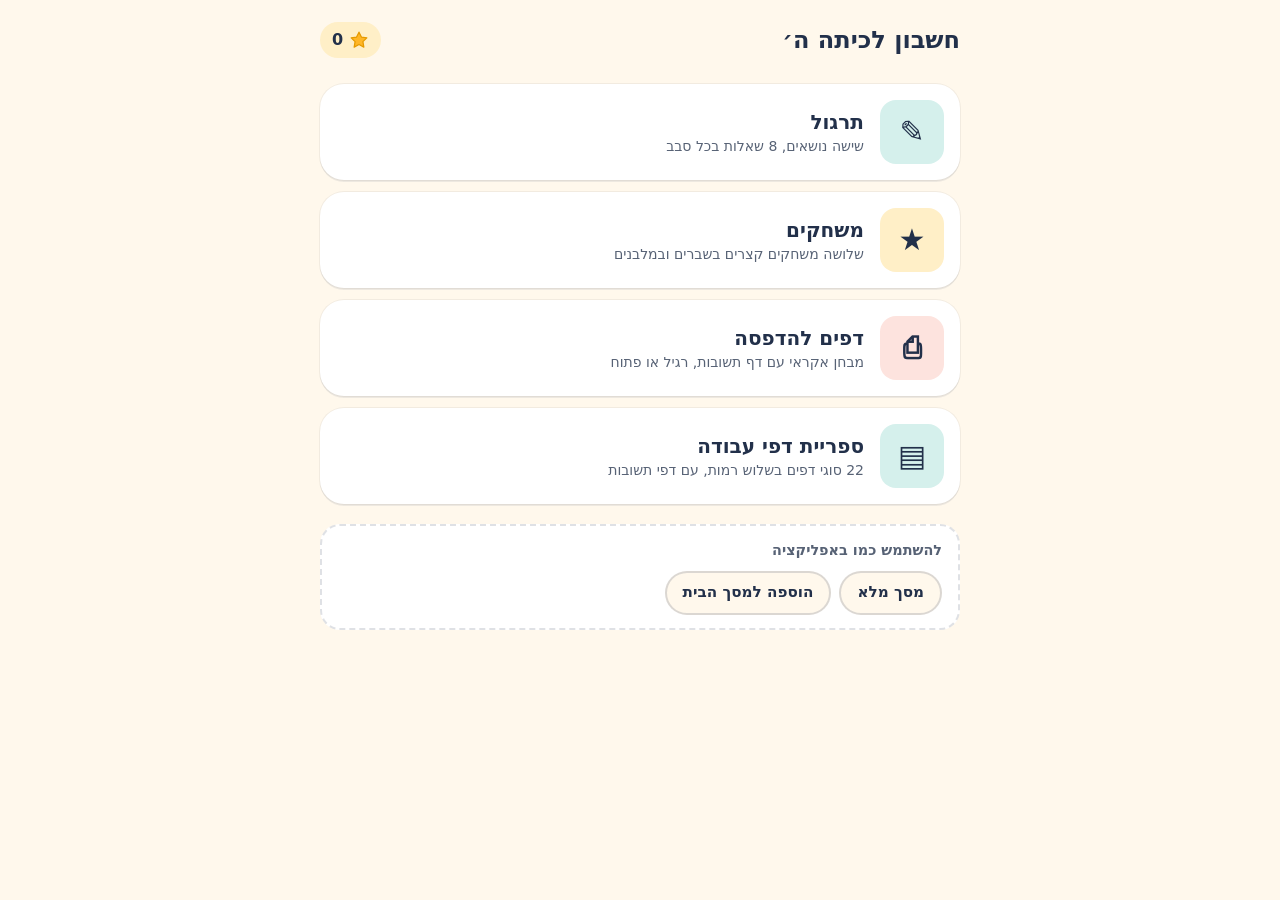
